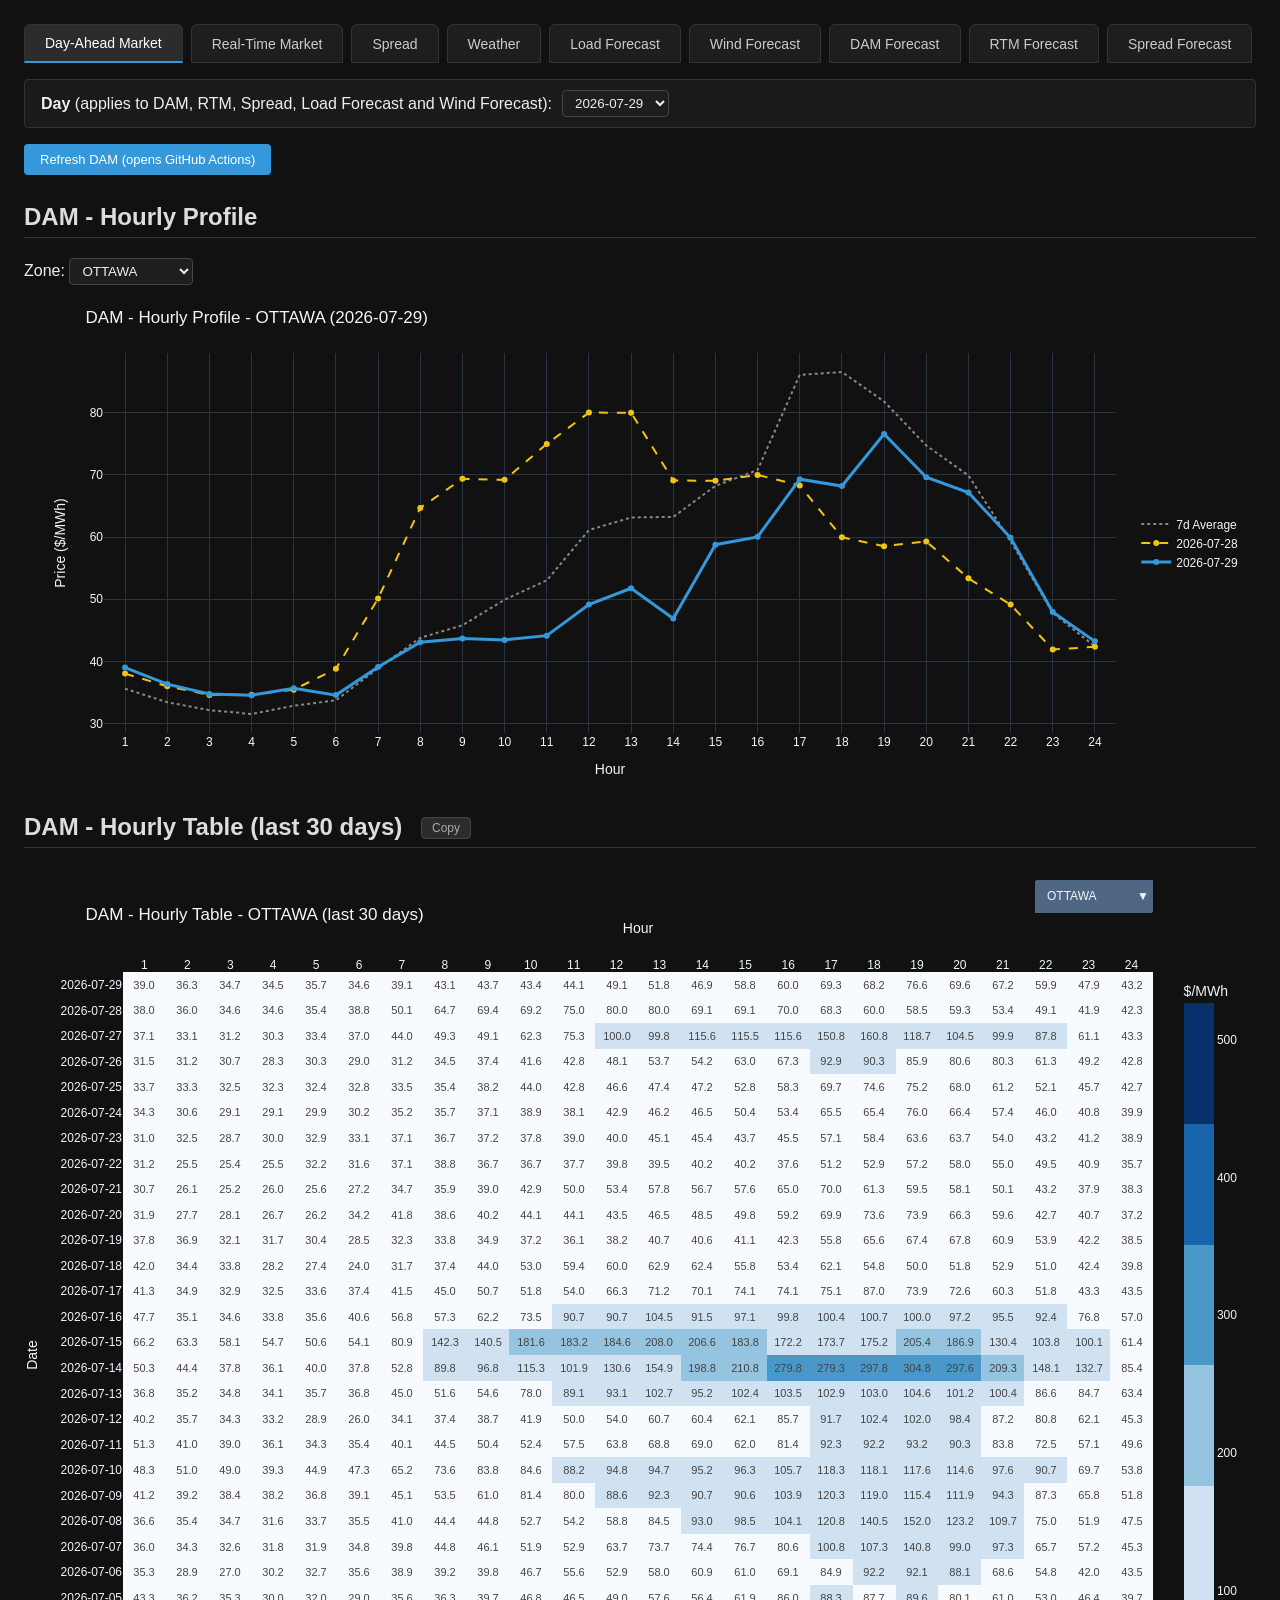
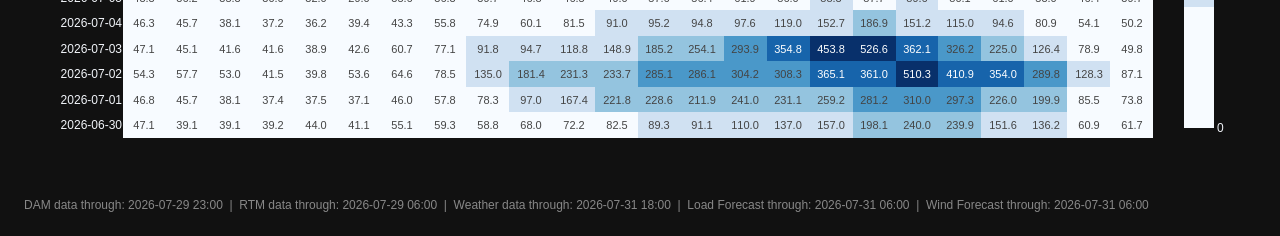
==== docs/index.html @ 3785560b "Predicciones actualizadas" ====
<html>
<head>
<meta charset="utf-8">
<title>DAM Dashboard</title>
<style>
  body { background:#111; color:#eee; font-family:Arial, sans-serif; margin:0; padding:24px; }
  h2 { color:#ddd; border-bottom:1px solid #333; padding-bottom:6px; }
  footer { color:#888; font-size:12px; margin-top:20px; }
  .tabs { display:flex; gap:8px; margin-bottom:0; }
  .tab-btn {
    background:#1e1e1e; color:#ccc; border:1px solid #333; border-radius:6px 6px 0 0;
    padding:10px 20px; cursor:pointer; font-size:14px;
  }
  .tab-btn.active { background:#2c2c2c; color:#fff; border-bottom:2px solid #3498db; }
  .refresh-btn {
    display:inline-block; background:#3498db; color:#fff; border:none; border-radius:4px;
    padding:8px 16px; cursor:pointer; font-size:13px; margin-bottom:8px; text-decoration:none;
  }
  .refresh-btn:hover { background:#2980b9; }
  .global-day-bar {
    background:#1a1a1a; border:1px solid #333; border-radius:4px;
    padding:10px 16px; margin:16px 0; display:flex; align-items:center; gap:10px;
  }
  .controls { margin:8px 0; }
  select { background:#1e1e1e; color:#eee; border:1px solid #444; border-radius:4px; padding:4px 8px; }
  /* max-height:0 (instead of display:none) keeps the container's width intact so
     Plotly's auto-sizing doesn't collapse hidden charts to zero width on first render */
  .tab-content { max-height:0; overflow:hidden; }
  .tab-content.active { max-height:none; }
  .copy-btn {
    background:#2c2c2c; color:#aaa; border:1px solid #444; border-radius:4px;
    padding:3px 10px; cursor:pointer; font-size:12px; margin-left:12px; vertical-align:middle;
  }
  .copy-btn:hover { background:#444; color:#fff; }
  .stat-row { display:flex; flex-wrap:wrap; gap:16px; margin:16px 0; }
  .stat-tile { background:#1a1a1a; border:1px solid #333; border-radius:6px; padding:12px 20px; }
  .stat-label { color:#888; font-size:12px; }
  .stat-value { color:#eee; font-size:22px; font-weight:600; margin-top:4px; }
  .compare-table { border-collapse:collapse; margin:12px 0 24px; }
  .compare-table th, .compare-table td { padding:6px 20px 6px 0; text-align:right; border-bottom:1px solid #333; }
  .compare-table th:first-child, .compare-table td:first-child { text-align:left; }
  .compare-table th { color:#888; font-weight:500; font-size:13px; }
  .compare-table td { color:#eee; font-variant-numeric:tabular-nums; }
  .compare-table td:first-child { color:#ccc; }
</style>
</head>
<body>

<script>
function showTab(name, btn) {
  document.querySelectorAll('.tab-content').forEach(el => el.classList.remove('active'));
  document.querySelectorAll('.tab-btn').forEach(el => el.classList.remove('active'));
  document.getElementById('tab-' + name).classList.add('active');
  btn.classList.add('active');
}

const FIG_CONFIGS = {};

function registerFig(divId, zonesList, datesList, tracesPerCombo, titlePrefix, yAxisTitles, dateSelId) {
  FIG_CONFIGS[divId] = {zones: zonesList, dates: datesList, tracesPerCombo: tracesPerCombo, titlePrefix: titlePrefix, yAxisTitles: yAxisTitles || null, dateSelId: dateSelId || 'global-date'};
}

function applyFigSelection(divId) {
  const cfg = FIG_CONFIGS[divId];
  const zoneSel = document.getElementById(divId + '-zone');
  const dateSel = document.getElementById(cfg.dateSelId);
  const zoneIdx = cfg.zones.indexOf(zoneSel.value);
  const dateIdx = cfg.dates.indexOf(dateSel.value);
  const total = cfg.zones.length * cfg.dates.length * cfg.tracesPerCombo;
  const visible = new Array(total).fill(false);
  const base = (zoneIdx * cfg.dates.length + dateIdx) * cfg.tracesPerCombo;
  for (let k = 0; k < cfg.tracesPerCombo; k++) visible[base + k] = true;
  Plotly.restyle(divId, {visible: visible});
  const relayout = {title: cfg.titlePrefix + ' - ' + zoneSel.value + ' (' + dateSel.value + ')'};
  if (cfg.yAxisTitles) relayout['yaxis.title'] = cfg.yAxisTitles[zoneIdx];
  Plotly.relayout(divId, relayout);
}

function applyAllFigs() {
  Object.keys(FIG_CONFIGS).forEach(applyFigSelection);
}

function copyTableTSV(btn, dataObj, plotlyDivId) {
  const gd = document.getElementById(plotlyDivId);
  const activeIdx = (gd && gd._fullLayout && gd._fullLayout.updatemenus && gd._fullLayout.updatemenus.length)
    ? gd._fullLayout.updatemenus[0].active : 0;
  const key = Object.keys(dataObj)[activeIdx];
  const d = dataObj[key];
  if (!d) return;
  const sep = '\t';
  const header = 'Date' + sep + d.hours.map(h => 'H' + h).join(sep);
  const rows = d.dates.map((date, i) =>
    date + sep + d.values[i].map(v => v == null ? '' : v).join(sep)
  );
  navigator.clipboard.writeText([header, ...rows].join('\n'))
    .then(() => { btn.textContent = 'Copied!'; setTimeout(() => btn.textContent = 'Copy', 1800); })
    .catch(() => { btn.textContent = 'Failed';  setTimeout(() => btn.textContent = 'Copy', 1800); });
}
</script>

<div class="tabs">
  <button class="tab-btn active" onclick="showTab('dam', this)">Day-Ahead Market</button>
  <button class="tab-btn" onclick="showTab('rtm', this)">Real-Time Market</button>
  <button class="tab-btn" onclick="showTab('spread', this)">Spread</button>
  <button class="tab-btn" onclick="showTab('weather', this)">Weather</button>
  <button class="tab-btn" onclick="showTab('load', this)">Load Forecast</button>
  <button class="tab-btn" onclick="showTab('wind', this)">Wind Forecast</button>
  <button class="tab-btn" onclick="showTab('forecast', this)">DAM Forecast</button>
  <button class="tab-btn" onclick="showTab('rtm-forecast', this)">RTM Forecast</button>
  <button class="tab-btn" onclick="showTab('spread-forecast', this)">Spread Forecast</button>
</div>

<div class="global-day-bar">
  <label><strong>Day</strong> (applies to DAM, RTM, Spread, Load Forecast and Wind Forecast):</label>
  <select id="global-date" onchange="applyAllFigs()">
    <option value="2026-06-30">2026-06-30</option>
<option value="2026-07-01">2026-07-01</option>
<option value="2026-07-02">2026-07-02</option>
<option value="2026-07-03">2026-07-03</option>
<option value="2026-07-04">2026-07-04</option>
<option value="2026-07-05">2026-07-05</option>
<option value="2026-07-06">2026-07-06</option>
<option value="2026-07-07">2026-07-07</option>
<option value="2026-07-08">2026-07-08</option>
<option value="2026-07-09">2026-07-09</option>
<option value="2026-07-10">2026-07-10</option>
<option value="2026-07-11">2026-07-11</option>
<option value="2026-07-12">2026-07-12</option>
<option value="2026-07-13">2026-07-13</option>
<option value="2026-07-14">2026-07-14</option>
<option value="2026-07-15">2026-07-15</option>
<option value="2026-07-16">2026-07-16</option>
<option value="2026-07-17">2026-07-17</option>
<option value="2026-07-18">2026-07-18</option>
<option value="2026-07-19">2026-07-19</option>
<option value="2026-07-20">2026-07-20</option>
<option value="2026-07-21">2026-07-21</option>
<option value="2026-07-22">2026-07-22</option>
<option value="2026-07-23">2026-07-23</option>
<option value="2026-07-24">2026-07-24</option>
<option value="2026-07-25">2026-07-25</option>
<option value="2026-07-26">2026-07-26</option>
<option value="2026-07-27">2026-07-27</option>
<option value="2026-07-28">2026-07-28</option>
<option value="2026-07-29" selected>2026-07-29</option>
<option value="2026-07-30">2026-07-30</option>
  </select>
</div>

<div id="tab-dam" class="tab-content active">
<div>
  <a class="refresh-btn" href="https://github.com/lulopdz/lrg-dashboard/actions/workflows/dashboard.yml" target="_blank" rel="noopener">
    Refresh DAM (opens GitHub Actions)
  </a>
</div>
<h2>DAM - Hourly Profile</h2>
<div class="controls">
  <label>Zone:</label>
  <select id="dam-hourly-zone" onchange="applyFigSelection('dam-hourly')">
    <option value="EAST">EAST</option>
<option value="ESSA">ESSA</option>
<option value="NIAGARA">NIAGARA</option>
<option value="NORTHEAST">NORTHEAST</option>
<option value="NORTHWEST">NORTHWEST</option>
<option value="OTTAWA" selected>OTTAWA</option>
<option value="SOUTHWEST">SOUTHWEST</option>
<option value="TORONTO">TORONTO</option>
<option value="WEST">WEST</option>
  </select>
</div>
<div>                        <script type="text/javascript">window.PlotlyConfig = {MathJaxConfig: 'local'};</script>
        <script charset="utf-8" src="https://cdn.plot.ly/plotly-2.35.2.min.js"></script>                <div id="dam-hourly" class="plotly-graph-div" style="height:500px; width:100%;"></div>            <script type="text/javascript">                                    window.PLOTLYENV=window.PLOTLYENV || {};                                    if (document.getElementById("dam-hourly")) {                    Plotly.newPlot(                        "dam-hourly",                        [{"legendgroup":"EAST","line":{"color":"#888","dash":"dot"},"mode":"lines","name":"7d Average","visible":false,"x":[1,2,3,4,5,6,7,8,9,10,11,12,13,14,15,16,17,18,19,20,21,22,23,24],"y":[39.33833333333333,36.373333333333335,34.745,34.01166666666666,35.40833333333333,35.585,42.178333333333335,45.48666666666667,46.406666666666666,50.44333333333333,52.35833333333333,54.504999999999995,58.751666666666665,61.464999999999996,65.60666666666667,77.045,92.54666666666667,105.55,110.95333333333333,103.10333333333334,83.53166666666667,70.62833333333333,44.85,48.025],"type":"scatter"},{"legendgroup":"EAST","line":{"color":"#f1c40f","dash":"dash"},"mode":"lines+markers","name":"2026-06-29","visible":false,"x":[1,2,3,4,5,6,7,8,9,10,11,12,13,14,15,16,17,18,19,20,21,22,23,24],"y":[39.11,36.32,35.58,35.48,35.72,36.92,45.08,47.98,53.97,60.43,69.92,73.99,78.34,84.91,85.6,107.86,145.99,172.16,143.66,110.05,91.03,76.16,46.28,52.57],"type":"scatter"},{"legendgroup":"EAST","line":{"color":"#3498db","width":3},"mode":"lines+markers","name":"2026-06-30","visible":false,"x":[1,2,3,4,5,6,7,8,9,10,11,12,13,14,15,16,17,18,19,20,21,22,23,24],"y":[46.0,38.27,38.25,38.32,43.05,40.22,53.89,57.89,57.42,66.58,70.31,80.52,87.18,90.05,107.58,134.08,154.99,195.29,237.34,237.23,149.35,134.39,60.2,60.41],"type":"scatter"},{"legendgroup":"EAST","line":{"color":"#888","dash":"dot"},"mode":"lines","name":"7d Average","visible":false,"x":[1,2,3,4,5,6,7,8,9,10,11,12,13,14,15,16,17,18,19,20,21,22,23,24],"y":[40.416666666666664,37.44,35.12,34.550000000000004,35.79,35.81666666666667,42.51833333333333,46.92166666666666,51.97833333333333,58.81333333333333,79.03,82.48166666666667,87.25999999999999,87.27666666666666,95.33666666666666,104.63,124.005,139.49333333333334,149.725,141.14166666666665,109.83999999999999,95.02499999999999,52.656666666666666,52.925000000000004],"type":"scatter"},{"legendgroup":"EAST","line":{"color":"#f1c40f","dash":"dash"},"mode":"lines+markers","name":"2026-06-30","visible":false,"x":[1,2,3,4,5,6,7,8,9,10,11,12,13,14,15,16,17,18,19,20,21,22,23,24],"y":[46.0,38.27,38.25,38.32,43.05,40.22,53.89,57.89,57.42,66.58,70.31,80.52,87.18,90.05,107.58,134.08,154.99,195.29,237.34,237.23,149.35,134.39,60.2,60.41],"type":"scatter"},{"legendgroup":"EAST","line":{"color":"#3498db","width":3},"mode":"lines+markers","name":"2026-07-01","visible":false,"x":[1,2,3,4,5,6,7,8,9,10,11,12,13,14,15,16,17,18,19,20,21,22,23,24],"y":[45.79,44.65,37.18,36.53,36.55,36.31,40.98,53.39,76.36,95.05,204.9,217.97,222.5,207.4,235.08,225.99,253.9,274.26,302.84,291.5,221.78,197.94,84.49,72.67],"type":"scatter"},{"legendgroup":"EAST","line":{"color":"#888","dash":"dot"},"mode":"lines","name":"7d Average","visible":false,"x":[1,2,3,4,5,6,7,8,9,10,11,12,13,14,15,16,17,18,19,20,21,22,23,24],"y":[43.845,41.52,38.74333333333333,36.413333333333334,37.155,38.68,46.33166666666667,52.14666666666667,66.66333333333334,80.99333333333333,114.20333333333333,118.02333333333333,126.41666666666667,126.065,137.01666666666668,146.17333333333332,173.19333333333336,187.745,222.23166666666665,197.73000000000002,157.57833333333335,134.34,66.905,60.38833333333334],"type":"scatter"},{"legendgroup":"EAST","line":{"color":"#f1c40f","dash":"dash"},"mode":"lines+markers","name":"2026-07-01","visible":false,"x":[1,2,3,4,5,6,7,8,9,10,11,12,13,14,15,16,17,18,19,20,21,22,23,24],"y":[45.79,44.65,37.18,36.53,36.55,36.31,40.98,53.39,76.36,95.05,204.9,217.97,222.5,207.4,235.08,225.99,253.9,274.26,302.84,291.5,221.78,197.94,84.49,72.67],"type":"scatter"},{"legendgroup":"EAST","line":{"color":"#3498db","width":3},"mode":"lines+markers","name":"2026-07-02","visible":false,"x":[1,2,3,4,5,6,7,8,9,10,11,12,13,14,15,16,17,18,19,20,21,22,23,24],"y":[53.33,56.31,51.75,40.53,38.83,52.48,63.75,77.27,133.1,180.04,251.69,253.01,279.49,280.49,297.3,301.44,355.75,350.79,499.0,400.81,348.02,285.68,127.36,84.9],"type":"scatter"},{"legendgroup":"EAST","line":{"color":"#888","dash":"dot"},"mode":"lines","name":"7d Average","visible":false,"x":[1,2,3,4,5,6,7,8,9,10,11,12,13,14,15,16,17,18,19,20,21,22,23,24],"y":[45.57666666666666,42.86833333333334,39.58,37.25333333333334,37.885,39.75666666666667,49.83833333333333,56.845,74.93166666666667,89.39833333333333,126.03166666666668,135.705,149.04999999999998,159.715,176.89666666666668,195.98666666666668,237.9466666666667,264.28333333333336,271.1716666666667,240.51333333333332,184.57666666666668,146.64333333333335,72.78166666666667,61.31333333333333],"type":"scatter"},{"legendgroup":"EAST","line":{"color":"#f1c40f","dash":"dash"},"mode":"lines+markers","name":"2026-07-02","visible":false,"x":[1,2,3,4,5,6,7,8,9,10,11,12,13,14,15,16,17,18,19,20,21,22,23,24],"y":[53.33,56.31,51.75,40.53,38.83,52.48,63.75,77.27,133.1,180.04,251.69,253.01,279.49,280.49,297.3,301.44,355.75,350.79,499.0,400.81,348.02,285.68,127.36,84.9],"type":"scatter"},{"legendgroup":"EAST","line":{"color":"#3498db","width":3},"mode":"lines+markers","name":"2026-07-03","visible":false,"x":[1,2,3,4,5,6,7,8,9,10,11,12,13,14,15,16,17,18,19,20,21,22,23,24],"y":[46.26,44.09,40.71,40.68,38.07,41.69,59.2,67.2,89.43,93.24,116.79,146.09,181.63,247.88,285.61,346.01,441.67,513.25,352.38,318.47,219.67,123.71,76.94,48.62],"type":"scatter"},{"legendgroup":"EAST","line":{"color":"#888","dash":"dot"},"mode":"lines","name":"7d Average","visible":false,"x":[1,2,3,4,5,6,7,8,9,10,11,12,13,14,15,16,17,18,19,20,21,22,23,24],"y":[45.945,44.05666666666667,40.12833333333333,37.985,37.93333333333333,40.94833333333333,50.791666666666664,58.535,77.37333333333333,92.30333333333333,132.19166666666666,143.455,157.185,167.36166666666668,184.5,205.275,250.28333333333333,281.49,280.69,245.22333333333333,187.1783333333333,149.46666666666667,74.69,61.36333333333334],"type":"scatter"},{"legendgroup":"EAST","line":{"color":"#f1c40f","dash":"dash"},"mode":"lines+markers","name":"2026-07-03","visible":false,"x":[1,2,3,4,5,6,7,8,9,10,11,12,13,14,15,16,17,18,19,20,21,22,23,24],"y":[46.26,44.09,40.71,40.68,38.07,41.69,59.2,67.2,89.43,93.24,116.79,146.09,181.63,247.88,285.61,346.01,441.67,513.25,352.38,318.47,219.67,123.71,76.94,48.62],"type":"scatter"},{"legendgroup":"EAST","line":{"color":"#3498db","width":3},"mode":"lines+markers","name":"2026-07-04","visible":false,"x":[1,2,3,4,5,6,7,8,9,10,11,12,13,14,15,16,17,18,19,20,21,22,23,24],"y":[45.18,44.7,37.3,36.37,35.38,38.07,41.85,47.48,53.96,58.48,79.54,89.15,93.97,93.44,95.83,116.27,149.4,183.19,148.92,113.28,93.22,78.92,52.87,49.01],"type":"scatter"},{"legendgroup":"EAST","line":{"color":"#888","dash":"dot"},"mode":"lines","name":"7d Average","visible":false,"x":[1,2,3,4,5,6,7,8,9,10,11,12,13,14,15,16,17,18,19,20,21,22,23,24],"y":[46.46,43.89333333333334,39.946666666666665,36.96,37.19,39.52166666666667,49.050000000000004,56.425000000000004,74.80833333333334,89.795,128.05333333333334,139.04333333333332,153.405,162.295,180.19000000000003,198.47333333333333,240.20333333333335,266.96999999999997,271.22499999999997,239.79999999999998,181.84833333333333,145.38166666666666,74.51166666666667,59.07666666666666],"type":"scatter"},{"legendgroup":"EAST","line":{"color":"#f1c40f","dash":"dash"},"mode":"lines+markers","name":"2026-07-04","visible":false,"x":[1,2,3,4,5,6,7,8,9,10,11,12,13,14,15,16,17,18,19,20,21,22,23,24],"y":[45.18,44.7,37.3,36.37,35.38,38.07,41.85,47.48,53.96,58.48,79.54,89.15,93.97,93.44,95.83,116.27,149.4,183.19,148.92,113.28,93.22,78.92,52.87,49.01],"type":"scatter"},{"legendgroup":"EAST","line":{"color":"#3498db","width":3},"mode":"lines+markers","name":"2026-07-05","visible":false,"x":[1,2,3,4,5,6,7,8,9,10,11,12,13,14,15,16,17,18,19,20,21,22,23,24],"y":[42.2,35.34,34.49,29.33,31.26,28.36,34.63,35.32,38.58,45.38,45.09,47.52,55.66,54.51,59.74,67.05,85.51,85.04,86.87,77.51,59.05,51.65,45.21,38.85],"type":"scatter"},{"legendgroup":"EAST","line":{"color":"#888","dash":"dot"},"mode":"lines","name":"7d Average","visible":false,"x":[1,2,3,4,5,6,7,8,9,10,11,12,13,14,15,16,17,18,19,20,21,22,23,24],"y":[44.54,42.22833333333333,37.97666666666667,35.51,35.35,38.626666666666665,46.449999999999996,53.196666666666665,71.77166666666666,86.34166666666665,125.435,134.28666666666666,148.36833333333334,157.28166666666667,172.24666666666667,187.3983333333333,228.25,249.455,246.73499999999999,214.64000000000001,168.23,131.99166666666667,71.405,56.16833333333333],"type":"scatter"},{"legendgroup":"EAST","line":{"color":"#f1c40f","dash":"dash"},"mode":"lines+markers","name":"2026-07-05","visible":false,"x":[1,2,3,4,5,6,7,8,9,10,11,12,13,14,15,16,17,18,19,20,21,22,23,24],"y":[42.2,35.34,34.49,29.33,31.26,28.36,34.63,35.32,38.58,45.38,45.09,47.52,55.66,54.51,59.74,67.05,85.51,85.04,86.87,77.51,59.05,51.65,45.21,38.85],"type":"scatter"},{"legendgroup":"EAST","line":{"color":"#3498db","width":3},"mode":"lines+markers","name":"2026-07-06","visible":false,"x":[1,2,3,4,5,6,7,8,9,10,11,12,13,14,15,16,17,18,19,20,21,22,23,24],"y":[34.48,28.28,26.43,29.62,32.01,34.85,38.29,38.52,39.2,45.86,54.6,51.98,56.96,59.97,59.92,67.63,83.27,90.2,90.4,86.27,67.64,54.05,41.56,42.96],"type":"scatter"},{"legendgroup":"EAST","line":{"color":"#888","dash":"dot"},"mode":"lines","name":"7d Average","visible":false,"x":[1,2,3,4,5,6,7,8,9,10,11,12,13,14,15,16,17,18,19,20,21,22,23,24],"y":[42.80833333333334,40.41833333333334,37.13333333333333,34.63333333333333,34.49666666666666,38.300000000000004,46.169999999999995,51.67666666666667,66.63833333333334,79.05,99.97333333333334,108.47166666666668,123.485,135.005,145.64333333333335,163.04333333333332,202.595,221.55999999999997,219.59166666666667,182.44000000000003,147.27,109.83,66.685,51.42166666666666],"type":"scatter"},{"legendgroup":"EAST","line":{"color":"#f1c40f","dash":"dash"},"mode":"lines+markers","name":"2026-07-06","visible":false,"x":[1,2,3,4,5,6,7,8,9,10,11,12,13,14,15,16,17,18,19,20,21,22,23,24],"y":[34.48,28.28,26.43,29.62,32.01,34.85,38.29,38.52,39.2,45.86,54.6,51.98,56.96,59.97,59.92,67.63,83.27,90.2,90.4,86.27,67.64,54.05,41.56,42.96],"type":"scatter"},{"legendgroup":"EAST","line":{"color":"#3498db","width":3},"mode":"lines+markers","name":"2026-07-07","visible":false,"x":[1,2,3,4,5,6,7,8,9,10,11,12,13,14,15,16,17,18,19,20,21,22,23,24],"y":[35.4,33.79,32.12,31.27,31.43,34.35,39.3,44.27,45.56,51.3,52.13,63.08,73.2,73.74,75.46,79.86,99.97,106.89,139.98,98.3,96.02,64.97,56.17,44.19],"type":"scatter"},{"legendgroup":"EAST","line":{"color":"#888","dash":"dot"},"mode":"lines","name":"7d Average","visible":false,"x":[1,2,3,4,5,6,7,8,9,10,11,12,13,14,15,16,17,18,19,20,21,22,23,24],"y":[39.88333333333333,36.79333333333334,34.15833333333333,33.026666666666664,33.50666666666667,35.318333333333335,42.266666666666666,46.06,51.79,57.673333333333325,66.675,75.92166666666667,90.77499999999999,103.66666666666667,112.31166666666667,129.98166666666665,163.36833333333334,186.40333333333334,161.60999999999999,135.97,107.28500000000001,74.51,53.946666666666665,45.055],"type":"scatter"},{"legendgroup":"EAST","line":{"color":"#f1c40f","dash":"dash"},"mode":"lines+markers","name":"2026-07-07","visible":false,"x":[1,2,3,4,5,6,7,8,9,10,11,12,13,14,15,16,17,18,19,20,21,22,23,24],"y":[35.4,33.79,32.12,31.27,31.43,34.35,39.3,44.27,45.56,51.3,52.13,63.08,73.2,73.74,75.46,79.86,99.97,106.89,139.98,98.3,96.02,64.97,56.17,44.19],"type":"scatter"},{"legendgroup":"EAST","line":{"color":"#3498db","width":3},"mode":"lines+markers","name":"2026-07-08","visible":false,"x":[1,2,3,4,5,6,7,8,9,10,11,12,13,14,15,16,17,18,19,20,21,22,23,24],"y":[35.78,34.56,33.9,30.89,32.89,34.59,40.33,43.57,44.01,51.78,51.9,57.71,83.23,92.46,97.31,103.07,120.39,139.85,151.11,121.99,108.11,73.76,50.93,46.7],"type":"scatter"},{"legendgroup":"EAST","line":{"color":"#888","dash":"dot"},"mode":"lines","name":"7d Average","visible":false,"x":[1,2,3,4,5,6,7,8,9,10,11,12,13,14,15,16,17,18,19,20,21,22,23,24],"y":[38.91833333333333,35.86000000000001,33.655,32.49,33.190000000000005,34.77333333333333,39.80833333333333,43.63166666666667,46.88833333333333,55.5,60.345000000000006,66.11,75.655,77.24333333333333,79.64333333333333,89.32499999999999,109.51666666666667,120.38333333333333,121.83166666666666,101.19333333333333,86.06666666666666,68.03,51.84166666666667,45.376666666666665],"type":"scatter"},{"legendgroup":"EAST","line":{"color":"#f1c40f","dash":"dash"},"mode":"lines+markers","name":"2026-07-08","visible":false,"x":[1,2,3,4,5,6,7,8,9,10,11,12,13,14,15,16,17,18,19,20,21,22,23,24],"y":[35.78,34.56,33.9,30.89,32.89,34.59,40.33,43.57,44.01,51.78,51.9,57.71,83.23,92.46,97.31,103.07,120.39,139.85,151.11,121.99,108.11,73.76,50.93,46.7],"type":"scatter"},{"legendgroup":"EAST","line":{"color":"#3498db","width":3},"mode":"lines+markers","name":"2026-07-09","visible":false,"x":[1,2,3,4,5,6,7,8,9,10,11,12,13,14,15,16,17,18,19,20,21,22,23,24],"y":[40.47,38.49,37.69,37.46,36.17,38.42,44.45,52.63,60.02,80.2,78.81,87.22,90.91,89.34,89.6,102.07,118.56,117.13,113.71,109.81,92.36,84.83,64.31,50.55],"type":"scatter"},{"legendgroup":"EAST","line":{"color":"#888","dash":"dot"},"mode":"lines","name":"7d Average","visible":false,"x":[1,2,3,4,5,6,7,8,9,10,11,12,13,14,15,16,17,18,19,20,21,22,23,24],"y":[39.225,35.80166666666667,34.26833333333333,32.79833333333333,34.57833333333333,36.05833333333334,42.76500000000001,47.73666666666667,51.61333333333334,59.60333333333333,61.59,66.87166666666667,75.65666666666667,77.41833333333334,79.65166666666666,87.33999999999999,104.185,109.43166666666667,116.56666666666666,101.23666666666666,86.61666666666667,69.71333333333332,54.40166666666667,45.961666666666666],"type":"scatter"},{"legendgroup":"EAST","line":{"color":"#f1c40f","dash":"dash"},"mode":"lines+markers","name":"2026-07-09","visible":false,"x":[1,2,3,4,5,6,7,8,9,10,11,12,13,14,15,16,17,18,19,20,21,22,23,24],"y":[40.47,38.49,37.69,37.46,36.17,38.42,44.45,52.63,60.02,80.2,78.81,87.22,90.91,89.34,89.6,102.07,118.56,117.13,113.71,109.81,92.36,84.83,64.31,50.55],"type":"scatter"},{"legendgroup":"EAST","line":{"color":"#3498db","width":3},"mode":"lines+markers","name":"2026-07-10","visible":false,"x":[1,2,3,4,5,6,7,8,9,10,11,12,13,14,15,16,17,18,19,20,21,22,23,24],"y":[47.02,44.35,40.98,38.22,43.71,45.78,59.59,72.11,82.31,83.1,87.01,93.72,93.98,94.49,95.88,104.36,117.41,117.48,117.33,113.54,96.52,89.02,68.23,52.52],"type":"scatter"},{"legendgroup":"EAST","line":{"color":"#888","dash":"dot"},"mode":"lines","name":"7d Average","visible":false,"x":[1,2,3,4,5,6,7,8,9,10,11,12,13,14,15,16,17,18,19,20,21,22,23,24],"y":[40.571666666666665,36.63,34.89833333333333,33.818333333333335,34.973333333333336,37.11000000000001,43.531666666666666,49.096666666666664,53.38833333333333,60.574999999999996,63.458333333333336,69.34166666666667,77.60166666666667,79.64333333333333,79.78666666666666,89.41333333333334,105.03333333333335,110.31333333333333,117.46333333333332,103.18166666666667,90.56333333333333,72.99833333333333,56.225,47.555],"type":"scatter"},{"legendgroup":"EAST","line":{"color":"#f1c40f","dash":"dash"},"mode":"lines+markers","name":"2026-07-10","visible":false,"x":[1,2,3,4,5,6,7,8,9,10,11,12,13,14,15,16,17,18,19,20,21,22,23,24],"y":[47.02,44.35,40.98,38.22,43.71,45.78,59.59,72.11,82.31,83.1,87.01,93.72,93.98,94.49,95.88,104.36,117.41,117.48,117.33,113.54,96.52,89.02,68.23,52.52],"type":"scatter"},{"legendgroup":"EAST","line":{"color":"#3498db","width":3},"mode":"lines+markers","name":"2026-07-11","visible":false,"x":[1,2,3,4,5,6,7,8,9,10,11,12,13,14,15,16,17,18,19,20,21,22,23,24],"y":[50.28,40.31,38.27,35.45,33.63,34.67,39.23,43.48,49.23,51.21,56.3,62.34,67.33,67.86,60.55,79.49,90.6,90.33,92.25,89.18,82.73,71.36,56.15,48.41],"type":"scatter"},{"legendgroup":"EAST","line":{"color":"#888","dash":"dot"},"mode":"lines","name":"7d Average","visible":false,"x":[1,2,3,4,5,6,7,8,9,10,11,12,13,14,15,16,17,18,19,20,21,22,23,24],"y":[41.365,37.73833333333334,36.086666666666666,34.29833333333334,34.36,35.55166666666667,42.71,48.755,53.15,59.73333333333333,62.49166666666667,69.46166666666666,77.99833333333333,79.48333333333333,79.89999999999999,91.605,106.21666666666665,112.19333333333333,119.30833333333334,105.125,93.59333333333332,77.16666666666667,59.43,47.78333333333333],"type":"scatter"},{"legendgroup":"EAST","line":{"color":"#f1c40f","dash":"dash"},"mode":"lines+markers","name":"2026-07-11","visible":false,"x":[1,2,3,4,5,6,7,8,9,10,11,12,13,14,15,16,17,18,19,20,21,22,23,24],"y":[50.28,40.31,38.27,35.45,33.63,34.67,39.23,43.48,49.23,51.21,56.3,62.34,67.33,67.86,60.55,79.49,90.6,90.33,92.25,89.18,82.73,71.36,56.15,48.41],"type":"scatter"},{"legendgroup":"EAST","line":{"color":"#3498db","width":3},"mode":"lines+markers","name":"2026-07-12","visible":false,"x":[1,2,3,4,5,6,7,8,9,10,11,12,13,14,15,16,17,18,19,20,21,22,23,24],"y":[39.24,34.93,33.56,32.5,28.33,25.5,33.36,36.47,37.77,40.81,48.8,52.7,59.34,59.01,60.6,80.78,90.37,101.48,101.47,97.93,85.82,79.06,60.79,44.33],"type":"scatter"},{"legendgroup":"EAST","line":{"color":"#888","dash":"dot"},"mode":"lines","name":"7d Average","visible":false,"x":[1,2,3,4,5,6,7,8,9,10,11,12,13,14,15,16,17,18,19,20,21,22,23,24],"y":[41.458333333333336,37.86833333333333,36.43,34.655,34.94833333333333,35.835,43.501666666666665,49.788333333333334,54.419999999999995,63.794999999999995,68.29,74.17,82.75,82.95833333333333,84.22333333333334,95.34333333333332,106.57333333333334,111.45833333333333,113.37,105.56333333333333,94.15666666666668,80.65333333333334,64.04833333333333,50.76499999999999],"type":"scatter"},{"legendgroup":"EAST","line":{"color":"#f1c40f","dash":"dash"},"mode":"lines+markers","name":"2026-07-12","visible":false,"x":[1,2,3,4,5,6,7,8,9,10,11,12,13,14,15,16,17,18,19,20,21,22,23,24],"y":[39.24,34.93,33.56,32.5,28.33,25.5,33.36,36.47,37.77,40.81,48.8,52.7,59.34,59.01,60.6,80.78,90.37,101.48,101.47,97.93,85.82,79.06,60.79,44.33],"type":"scatter"},{"legendgroup":"EAST","line":{"color":"#3498db","width":3},"mode":"lines+markers","name":"2026-07-13","visible":false,"x":[1,2,3,4,5,6,7,8,9,10,11,12,13,14,15,16,17,18,19,20,21,22,23,24],"y":[35.96,34.57,34.18,33.41,34.96,36.05,44.05,50.47,53.18,75.67,86.92,91.33,101.71,94.59,101.4,102.29,102.11,102.48,104.35,100.93,99.4,85.89,83.88,62.08],"type":"scatter"},{"legendgroup":"EAST","line":{"color":"#888","dash":"dot"},"mode":"lines","name":"7d Average","visible":false,"x":[1,2,3,4,5,6,7,8,9,10,11,12,13,14,15,16,17,18,19,20,21,22,23,24],"y":[43.666666666666664,39.32333333333333,36.92166666666667,35.37833333333333,35.99166666666667,36.223333333333336,45.39666666666667,57.22,63.00666666666667,74.27833333333334,76.58,86.41666666666667,94.86666666666667,100.78833333333334,102.79833333333333,124.03333333333335,131.98,136.77666666666667,138.08833333333334,134.24166666666667,110.75999999999999,93.11333333333334,77.92333333333333,57.12166666666667],"type":"scatter"},{"legendgroup":"EAST","line":{"color":"#f1c40f","dash":"dash"},"mode":"lines+markers","name":"2026-07-13","visible":false,"x":[1,2,3,4,5,6,7,8,9,10,11,12,13,14,15,16,17,18,19,20,21,22,23,24],"y":[35.96,34.57,34.18,33.41,34.96,36.05,44.05,50.47,53.18,75.67,86.92,91.33,101.71,94.59,101.4,102.29,102.11,102.48,104.35,100.93,99.4,85.89,83.88,62.08],"type":"scatter"},{"legendgroup":"EAST","line":{"color":"#3498db","width":3},"mode":"lines+markers","name":"2026-07-14","visible":false,"x":[1,2,3,4,5,6,7,8,9,10,11,12,13,14,15,16,17,18,19,20,21,22,23,24],"y":[49.03,43.29,36.85,35.23,39.15,36.92,51.7,88.16,95.53,114.68,101.64,131.19,155.93,199.44,208.76,275.21,272.83,291.76,299.42,294.06,207.73,148.52,134.18,84.84],"type":"scatter"},{"legendgroup":"EAST","line":{"color":"#888","dash":"dot"},"mode":"lines","name":"7d Average","visible":false,"x":[1,2,3,4,5,6,7,8,9,10,11,12,13,14,15,16,17,18,19,20,21,22,23,24],"y":[47.85666666666666,43.305,40.138333333333335,38.068333333333335,38.23833333333334,38.745,51.36333333333334,72.06,76.56166666666667,91.58333333333333,94.46166666666666,103.13333333333333,114.91333333333334,120.85166666666667,118.53833333333334,135.41333333333333,141.01166666666666,146.37333333333333,153.34333333333333,147.025,117.07833333333333,96.28833333333334,83.83666666666667,58.778333333333336],"type":"scatter"},{"legendgroup":"EAST","line":{"color":"#f1c40f","dash":"dash"},"mode":"lines+markers","name":"2026-07-14","visible":false,"x":[1,2,3,4,5,6,7,8,9,10,11,12,13,14,15,16,17,18,19,20,21,22,23,24],"y":[49.03,43.29,36.85,35.23,39.15,36.92,51.7,88.16,95.53,114.68,101.64,131.19,155.93,199.44,208.76,275.21,272.83,291.76,299.42,294.06,207.73,148.52,134.18,84.84],"type":"scatter"},{"legendgroup":"EAST","line":{"color":"#3498db","width":3},"mode":"lines+markers","name":"2026-07-15","visible":false,"x":[1,2,3,4,5,6,7,8,9,10,11,12,13,14,15,16,17,18,19,20,21,22,23,24],"y":[65.61,62.38,56.99,53.6,49.65,53.55,80.25,141.67,141.35,184.03,186.1,187.52,211.19,209.72,184.04,170.35,172.75,174.71,205.24,186.51,130.27,103.88,99.79,60.49],"type":"scatter"},{"legendgroup":"EAST","line":{"color":"#888","dash":"dot"},"mode":"lines","name":"7d Average","visible":false,"x":[1,2,3,4,5,6,7,8,9,10,11,12,13,14,15,16,17,18,19,20,21,22,23,24],"y":[47.821666666666665,41.68833333333333,38.98500000000001,37.25666666666667,36.755,37.748333333333335,50.718333333333334,69.40499999999999,72.98666666666666,89.72000000000001,94.87,102.61,116.695,120.36666666666667,118.75666666666666,134.64833333333334,138.1,143.49,150.405,144.125,116.85166666666667,96.71333333333332,85.105,59.321666666666665],"type":"scatter"},{"legendgroup":"EAST","line":{"color":"#f1c40f","dash":"dash"},"mode":"lines+markers","name":"2026-07-15","visible":false,"x":[1,2,3,4,5,6,7,8,9,10,11,12,13,14,15,16,17,18,19,20,21,22,23,24],"y":[65.61,62.38,56.99,53.6,49.65,53.55,80.25,141.67,141.35,184.03,186.1,187.52,211.19,209.72,184.04,170.35,172.75,174.71,205.24,186.51,130.27,103.88,99.79,60.49],"type":"scatter"},{"legendgroup":"EAST","line":{"color":"#3498db","width":3},"mode":"lines+markers","name":"2026-07-16","visible":false,"x":[1,2,3,4,5,6,7,8,9,10,11,12,13,14,15,16,17,18,19,20,21,22,23,24],"y":[46.81,34.65,34.06,33.35,34.81,39.8,55.72,56.18,60.86,71.92,89.46,90.58,104.67,91.58,97.19,99.77,99.94,100.18,99.7,96.14,95.16,91.57,75.84,55.78],"type":"scatter"},{"legendgroup":"EAST","line":{"color":"#888","dash":"dot"},"mode":"lines","name":"7d Average","visible":false,"x":[1,2,3,4,5,6,7,8,9,10,11,12,13,14,15,16,17,18,19,20,21,22,23,24],"y":[46.166666666666664,40.72,38.02666666666667,36.696666666666665,36.655,38.089999999999996,50.98,69.535,73.095,89.66333333333334,94.32499999999999,103.13833333333334,117.19166666666666,120.59166666666665,120.82666666666667,133.49833333333333,135.31666666666666,142.71833333333333,147.18166666666667,141.13333333333333,112.97833333333334,93.29,82.82833333333333,58.376666666666665],"type":"scatter"},{"legendgroup":"EAST","line":{"color":"#f1c40f","dash":"dash"},"mode":"lines+markers","name":"2026-07-16","visible":false,"x":[1,2,3,4,5,6,7,8,9,10,11,12,13,14,15,16,17,18,19,20,21,22,23,24],"y":[46.81,34.65,34.06,33.35,34.81,39.8,55.72,56.18,60.86,71.92,89.46,90.58,104.67,91.58,97.19,99.77,99.94,100.18,99.7,96.14,95.16,91.57,75.84,55.78],"type":"scatter"},{"legendgroup":"EAST","line":{"color":"#3498db","width":3},"mode":"lines+markers","name":"2026-07-17","visible":false,"x":[1,2,3,4,5,6,7,8,9,10,11,12,13,14,15,16,17,18,19,20,21,22,23,24],"y":[40.35,34.5,32.52,32.09,33.03,36.72,40.8,44.26,49.88,50.87,53.03,65.51,70.31,69.21,72.97,72.59,73.9,85.7,72.91,71.23,59.49,50.82,42.49,42.74],"type":"scatter"},{"legendgroup":"EAST","line":{"color":"#888","dash":"dot"},"mode":"lines","name":"7d Average","visible":false,"x":[1,2,3,4,5,6,7,8,9,10,11,12,13,14,15,16,17,18,19,20,21,22,23,24],"y":[46.46,40.52166666666667,37.94833333333333,35.88333333333333,36.405,37.75333333333333,50.60333333333333,69.56833333333333,73.98333333333333,91.52333333333333,95.93,104.19,117.61833333333334,120.96166666666666,119.82666666666667,128.76,130.35333333333332,134.68,138.40833333333333,133.25833333333333,107.32666666666667,88.45333333333333,79.63333333333334,57.47666666666667],"type":"scatter"},{"legendgroup":"EAST","line":{"color":"#f1c40f","dash":"dash"},"mode":"lines+markers","name":"2026-07-17","visible":false,"x":[1,2,3,4,5,6,7,8,9,10,11,12,13,14,15,16,17,18,19,20,21,22,23,24],"y":[40.35,34.5,32.52,32.09,33.03,36.72,40.8,44.26,49.88,50.87,53.03,65.51,70.31,69.21,72.97,72.59,73.9,85.7,72.91,71.23,59.49,50.82,42.49,42.74],"type":"scatter"},{"legendgroup":"EAST","line":{"color":"#3498db","width":3},"mode":"lines+markers","name":"2026-07-18","visible":false,"x":[1,2,3,4,5,6,7,8,9,10,11,12,13,14,15,16,17,18,19,20,21,22,23,24],"y":[41.0,33.74,33.09,27.62,26.83,23.48,31.1,36.67,43.1,51.97,58.43,59.01,61.9,61.23,54.6,52.35,60.59,53.25,48.83,50.68,51.91,50.04,41.62,38.93],"type":"scatter"},{"legendgroup":"EAST","line":{"color":"#888","dash":"dot"},"mode":"lines","name":"7d Average","visible":false,"x":[1,2,3,4,5,6,7,8,9,10,11,12,13,14,15,16,17,18,19,20,21,22,23,24],"y":[46.61666666666667,40.776666666666664,37.495000000000005,35.475,35.538333333333334,36.39,48.54333333333333,66.66833333333334,70.80499999999999,84.95666666666666,87.32499999999999,95.18666666666667,107.3,111.81333333333333,109.63333333333333,118.625,122.44,128.36666666666667,132.10166666666666,127.585,100.77999999999999,82.98,72.57166666666667,53.421666666666674],"type":"scatter"},{"legendgroup":"EAST","line":{"color":"#f1c40f","dash":"dash"},"mode":"lines+markers","name":"2026-07-18","visible":false,"x":[1,2,3,4,5,6,7,8,9,10,11,12,13,14,15,16,17,18,19,20,21,22,23,24],"y":[41.0,33.74,33.09,27.62,26.83,23.48,31.1,36.67,43.1,51.97,58.43,59.01,61.9,61.23,54.6,52.35,60.59,53.25,48.83,50.68,51.91,50.04,41.62,38.93],"type":"scatter"},{"legendgroup":"EAST","line":{"color":"#3498db","width":3},"mode":"lines+markers","name":"2026-07-19","visible":false,"x":[1,2,3,4,5,6,7,8,9,10,11,12,13,14,15,16,17,18,19,20,21,22,23,24],"y":[36.9,36.1,31.46,30.96,29.76,27.87,31.69,33.07,34.11,36.27,35.29,37.31,39.8,39.7,40.24,41.48,54.63,64.6,66.51,66.89,60.12,53.05,41.51,37.75],"type":"scatter"},{"legendgroup":"EAST","line":{"color":"#888","dash":"dot"},"mode":"lines","name":"7d Average","visible":false,"x":[1,2,3,4,5,6,7,8,9,10,11,12,13,14,15,16,17,18,19,20,21,22,23,24],"y":[43.64166666666667,38.08833333333333,35.95333333333334,33.96,33.28666666666667,35.81666666666666,46.76,58.27,61.42166666666666,73.01333333333334,77.575,80.4,88.90666666666668,86.50166666666667,82.97166666666666,82.42833333333333,88.395,91.74333333333334,94.25666666666666,89.39333333333333,75.94500000000001,65.21666666666665,56.85666666666666,45.348333333333336],"type":"scatter"},{"legendgroup":"EAST","line":{"color":"#f1c40f","dash":"dash"},"mode":"lines+markers","name":"2026-07-19","visible":false,"x":[1,2,3,4,5,6,7,8,9,10,11,12,13,14,15,16,17,18,19,20,21,22,23,24],"y":[36.9,36.1,31.46,30.96,29.76,27.87,31.69,33.07,34.11,36.27,35.29,37.31,39.8,39.7,40.24,41.48,54.63,64.6,66.51,66.89,60.12,53.05,41.51,37.75],"type":"scatter"},{"legendgroup":"EAST","line":{"color":"#3498db","width":3},"mode":"lines+markers","name":"2026-07-20","visible":false,"x":[1,2,3,4,5,6,7,8,9,10,11,12,13,14,15,16,17,18,19,20,21,22,23,24],"y":[31.18,27.16,27.6,26.14,25.64,33.48,41.0,37.77,39.23,43.02,43.14,42.47,45.57,47.57,48.79,58.03,68.56,72.02,72.35,64.91,58.72,41.94,39.89,36.4],"type":"scatter"},{"legendgroup":"EAST","line":{"color":"#888","dash":"dot"},"mode":"lines","name":"7d Average","visible":false,"x":[1,2,3,4,5,6,7,8,9,10,11,12,13,14,15,16,17,18,19,20,21,22,23,24],"y":[37.708333333333336,31.958333333333332,30.565,29.27,29.180000000000003,31.333333333333332,39.03333333333333,40.49666666666667,44.18833333333333,49.31166666666667,53.835,57.81666666666666,63.10166666666667,60.77166666666667,61.69333333333333,64.29833333333333,71.01333333333334,72.53333333333333,69.685,67.78166666666667,62.395,54.93666666666667,46.405,41.52166666666667],"type":"scatter"},{"legendgroup":"EAST","line":{"color":"#f1c40f","dash":"dash"},"mode":"lines+markers","name":"2026-07-20","visible":false,"x":[1,2,3,4,5,6,7,8,9,10,11,12,13,14,15,16,17,18,19,20,21,22,23,24],"y":[31.18,27.16,27.6,26.14,25.64,33.48,41.0,37.77,39.23,43.02,43.14,42.47,45.57,47.57,48.79,58.03,68.56,72.02,72.35,64.91,58.72,41.94,39.89,36.4],"type":"scatter"},{"legendgroup":"EAST","line":{"color":"#3498db","width":3},"mode":"lines+markers","name":"2026-07-21","visible":false,"x":[1,2,3,4,5,6,7,8,9,10,11,12,13,14,15,16,17,18,19,20,21,22,23,24],"y":[30.01,25.6,24.66,25.46,25.01,26.65,33.89,35.03,37.95,41.82,43.66,52.02,56.36,55.34,56.37,61.57,68.46,59.45,57.81,56.84,48.97,42.2,37.08,37.53],"type":"scatter"},{"legendgroup":"EAST","line":{"color":"#888","dash":"dot"},"mode":"lines","name":"7d Average","visible":false,"x":[1,2,3,4,5,6,7,8,9,10,11,12,13,14,15,16,17,18,19,20,21,22,23,24],"y":[35.025,30.361666666666668,29.063333333333333,27.888333333333335,28.643333333333334,29.865,35.80833333333333,37.473333333333336,40.028333333333336,43.30166666666667,45.05166666666667,49.175000000000004,52.04833333333334,52.00833333333333,51.99333333333333,53.73,62.615,64.42833333333333,62.35999999999999,61.211666666666666,55.51666666666667,47.74666666666667,40.431666666666665,38.07],"type":"scatter"},{"legendgroup":"EAST","line":{"color":"#f1c40f","dash":"dash"},"mode":"lines+markers","name":"2026-07-21","visible":false,"x":[1,2,3,4,5,6,7,8,9,10,11,12,13,14,15,16,17,18,19,20,21,22,23,24],"y":[30.01,25.6,24.66,25.46,25.01,26.65,33.89,35.03,37.95,41.82,43.66,52.02,56.36,55.34,56.37,61.57,68.46,59.45,57.81,56.84,48.97,42.2,37.08,37.53],"type":"scatter"},{"legendgroup":"EAST","line":{"color":"#3498db","width":3},"mode":"lines+markers","name":"2026-07-22","visible":false,"x":[1,2,3,4,5,6,7,8,9,10,11,12,13,14,15,16,17,18,19,20,21,22,23,24],"y":[30.71,25.07,25.05,25.06,31.59,30.99,36.37,38.04,35.9,35.86,36.76,38.73,38.35,39.0,38.99,36.36,49.55,51.55,55.75,56.72,53.89,48.43,40.0,35.07],"type":"scatter"},{"legendgroup":"EAST","line":{"color":"#888","dash":"dot"},"mode":"lines","name":"7d Average","visible":false,"x":[1,2,3,4,5,6,7,8,9,10,11,12,13,14,15,16,17,18,19,20,21,22,23,24],"y":[33.37833333333334,29.97,28.365,27.474999999999998,28.544999999999998,29.146666666666665,35.06333333333333,36.085,37.766666666666666,40.96333333333333,42.544999999999995,44.748333333333335,47.63166666666667,47.81,46.656666666666666,49.01333333333333,59.555,59.593333333333334,60.55166666666667,59.695,54.403333333333336,46.34166666666667,40.08833333333333,37.28333333333333],"type":"scatter"},{"legendgroup":"EAST","line":{"color":"#f1c40f","dash":"dash"},"mode":"lines+markers","name":"2026-07-22","visible":false,"x":[1,2,3,4,5,6,7,8,9,10,11,12,13,14,15,16,17,18,19,20,21,22,23,24],"y":[30.71,25.07,25.05,25.06,31.59,30.99,36.37,38.04,35.9,35.86,36.76,38.73,38.35,39.0,38.99,36.36,49.55,51.55,55.75,56.72,53.89,48.43,40.0,35.07],"type":"scatter"},{"legendgroup":"EAST","line":{"color":"#3498db","width":3},"mode":"lines+markers","name":"2026-07-23","visible":false,"x":[1,2,3,4,5,6,7,8,9,10,11,12,13,14,15,16,17,18,19,20,21,22,23,24],"y":[30.47,32.15,28.33,29.61,32.44,32.41,36.33,35.93,36.31,36.84,37.99,38.95,43.81,44.02,40.95,44.29,55.54,56.69,62.06,62.13,52.81,42.39,40.43,38.02],"type":"scatter"},{"legendgroup":"EAST","line":{"color":"#888","dash":"dot"},"mode":"lines","name":"7d Average","visible":false,"x":[1,2,3,4,5,6,7,8,9,10,11,12,13,14,15,16,17,18,19,20,21,22,23,24],"y":[32.14666666666667,29.356666666666666,27.611666666666668,27.633333333333336,28.965,30.174999999999997,35.656666666666666,35.82666666666667,36.63,38.64166666666667,39.0,41.895,44.82,45.166666666666664,45.76833333333334,49.050000000000004,60.221666666666664,61.458333333333336,64.91000000000001,62.13333333333333,55.151666666666664,45.51333333333333,39.806666666666665,37.31666666666667],"type":"scatter"},{"legendgroup":"EAST","line":{"color":"#f1c40f","dash":"dash"},"mode":"lines+markers","name":"2026-07-23","visible":false,"x":[1,2,3,4,5,6,7,8,9,10,11,12,13,14,15,16,17,18,19,20,21,22,23,24],"y":[30.47,32.15,28.33,29.61,32.44,32.41,36.33,35.93,36.31,36.84,37.99,38.95,43.81,44.02,40.95,44.29,55.54,56.69,62.06,62.13,52.81,42.39,40.43,38.02],"type":"scatter"},{"legendgroup":"EAST","line":{"color":"#3498db","width":3},"mode":"lines+markers","name":"2026-07-24","visible":false,"x":[1,2,3,4,5,6,7,8,9,10,11,12,13,14,15,16,17,18,19,20,21,22,23,24],"y":[33.61,30.06,28.57,28.57,29.35,29.65,34.66,35.12,36.28,38.04,37.16,41.89,45.03,45.37,49.27,52.57,64.59,64.44,74.98,65.31,56.4,45.07,39.93,39.13],"type":"scatter"},{"legendgroup":"EAST","line":{"color":"#888","dash":"dot"},"mode":"lines","name":"7d Average","visible":false,"x":[1,2,3,4,5,6,7,8,9,10,11,12,13,14,15,16,17,18,19,20,21,22,23,24],"y":[31.516666666666666,28.804999999999996,27.691666666666666,27.755,29.298333333333332,30.90833333333333,35.85166666666667,36.11166666666667,37.156666666666666,39.77,40.13666666666666,43.24666666666667,45.913333333333334,46.245000000000005,47.73833333333334,51.74,62.583333333333336,62.958333333333336,66.08833333333332,62.11333333333334,55.14833333333333,45.26500000000001,40.38,37.99333333333333],"type":"scatter"},{"legendgroup":"EAST","line":{"color":"#f1c40f","dash":"dash"},"mode":"lines+markers","name":"2026-07-24","visible":false,"x":[1,2,3,4,5,6,7,8,9,10,11,12,13,14,15,16,17,18,19,20,21,22,23,24],"y":[33.61,30.06,28.57,28.57,29.35,29.65,34.66,35.12,36.28,38.04,37.16,41.89,45.03,45.37,49.27,52.57,64.59,64.44,74.98,65.31,56.4,45.07,39.93,39.13],"type":"scatter"},{"legendgroup":"EAST","line":{"color":"#3498db","width":3},"mode":"lines+markers","name":"2026-07-25","visible":false,"x":[1,2,3,4,5,6,7,8,9,10,11,12,13,14,15,16,17,18,19,20,21,22,23,24],"y":[33.12,32.79,31.94,31.69,31.76,32.27,32.86,34.78,37.27,43.04,42.11,45.42,46.36,46.17,52.06,57.62,68.8,73.6,73.58,66.77,60.1,51.56,44.95,41.81],"type":"scatter"},{"legendgroup":"EAST","line":{"color":"#888","dash":"dot"},"mode":"lines","name":"7d Average","visible":false,"x":[1,2,3,4,5,6,7,8,9,10,11,12,13,14,15,16,17,18,19,20,21,22,23,24],"y":[31.466666666666665,29.388333333333335,28.116666666666664,28.021666666666665,29.978333333333335,30.075,34.11333333333334,35.445,36.723333333333336,39.405,39.95333333333333,44.01,47.115,47.251666666666665,49.99166666666667,53.22,66.58999999999999,65.87666666666667,68.21833333333333,64.61666666666666,58.718333333333334,48.44,41.88166666666667,38.92166666666667],"type":"scatter"},{"legendgroup":"EAST","line":{"color":"#f1c40f","dash":"dash"},"mode":"lines+markers","name":"2026-07-25","visible":false,"x":[1,2,3,4,5,6,7,8,9,10,11,12,13,14,15,16,17,18,19,20,21,22,23,24],"y":[33.12,32.79,31.94,31.69,31.76,32.27,32.86,34.78,37.27,43.04,42.11,45.42,46.36,46.17,52.06,57.62,68.8,73.6,73.58,66.77,60.1,51.56,44.95,41.81],"type":"scatter"},{"legendgroup":"EAST","line":{"color":"#3498db","width":3},"mode":"lines+markers","name":"2026-07-26","visible":false,"x":[1,2,3,4,5,6,7,8,9,10,11,12,13,14,15,16,17,18,19,20,21,22,23,24],"y":[30.88,30.66,30.15,27.74,29.72,28.48,30.57,33.77,36.63,40.83,42.04,47.05,52.78,53.61,62.31,66.91,92.6,89.53,85.13,79.93,80.14,60.99,48.9,41.97],"type":"scatter"},{"legendgroup":"EAST","line":{"color":"#888","dash":"dot"},"mode":"lines","name":"7d Average","visible":false,"x":[1,2,3,4,5,6,7,8,9,10,11,12,13,14,15,16,17,18,19,20,21,22,23,24],"y":[32.52166666666667,30.521666666666665,29.099999999999998,28.71666666666667,31.281666666666666,31.715,35.736666666666665,37.685,38.425000000000004,42.62833333333333,44.98666666666666,51.85333333333333,54.278333333333336,57.24666666666667,59.83833333333334,62.153333333333336,80.30333333333333,82.63666666666667,78.24833333333333,72.45666666666666,67.05166666666666,55.93833333333333,45.79833333333334,39.735],"type":"scatter"},{"legendgroup":"EAST","line":{"color":"#f1c40f","dash":"dash"},"mode":"lines+markers","name":"2026-07-26","visible":false,"x":[1,2,3,4,5,6,7,8,9,10,11,12,13,14,15,16,17,18,19,20,21,22,23,24],"y":[30.88,30.66,30.15,27.74,29.72,28.48,30.57,33.77,36.63,40.83,42.04,47.05,52.78,53.61,62.31,66.91,92.6,89.53,85.13,79.93,80.14,60.99,48.9,41.97],"type":"scatter"},{"legendgroup":"EAST","line":{"color":"#3498db","width":3},"mode":"lines+markers","name":"2026-07-27","visible":false,"x":[1,2,3,4,5,6,7,8,9,10,11,12,13,14,15,16,17,18,19,20,21,22,23,24],"y":[36.34,32.4,30.56,29.63,32.83,36.49,43.63,48.47,48.16,61.16,73.86,99.08,99.34,115.31,115.45,115.17,150.74,160.01,117.99,103.88,98.97,87.19,60.58,42.41],"type":"scatter"},{"legendgroup":"EAST","line":{"color":"#888","dash":"dot"},"mode":"lines","name":"7d Average","visible":false,"x":[1,2,3,4,5,6,7,8,9,10,11,12,13,14,15,16,17,18,19,20,21,22,23,24],"y":[33.61333333333334,32.20333333333333,30.563333333333333,30.18166666666667,31.804999999999996,32.91,37.97,42.025,43.78,47.98,51.11333333333334,58.46,60.951666666666675,62.0,64.61833333333334,67.54333333333334,83.20666666666666,83.74166666666666,78.42166666666667,72.62,66.72166666666666,55.88166666666667,45.93833333333333,40.76833333333334],"type":"scatter"},{"legendgroup":"EAST","line":{"color":"#f1c40f","dash":"dash"},"mode":"lines+markers","name":"2026-07-27","visible":false,"x":[1,2,3,4,5,6,7,8,9,10,11,12,13,14,15,16,17,18,19,20,21,22,23,24],"y":[36.34,32.4,30.56,29.63,32.83,36.49,43.63,48.47,48.16,61.16,73.86,99.08,99.34,115.31,115.45,115.17,150.74,160.01,117.99,103.88,98.97,87.19,60.58,42.41],"type":"scatter"},{"legendgroup":"EAST","line":{"color":"#3498db","width":3},"mode":"lines+markers","name":"2026-07-28","visible":false,"x":[1,2,3,4,5,6,7,8,9,10,11,12,13,14,15,16,17,18,19,20,21,22,23,24],"y":[37.26,35.16,33.83,33.85,34.73,38.16,49.77,64.08,68.03,67.97,73.52,78.37,78.39,67.52,67.67,68.7,66.97,58.18,56.79,57.7,51.91,48.09,40.84,41.27],"type":"scatter"},{"legendgroup":"EAST","line":{"color":"#888","dash":"dot"},"mode":"lines","name":"7d Average","visible":false,"x":[1,2,3,4,5,6,7,8,9,10,11,12,13,14,15,16,17,18,19,20,21,22,23,24],"y":[34.88333333333333,32.78333333333333,31.501666666666665,30.893333333333334,32.235,33.151666666666664,38.30166666666667,43.083333333333336,44.47,48.885,51.93,59.05833333333334,62.035000000000004,62.25666666666667,67.35833333333333,69.95666666666666,85.27166666666666,85.44166666666666,80.58333333333333,73.63333333333334,68.955,58.678333333333335,47.03666666666667,41.47],"type":"scatter"},{"legendgroup":"EAST","line":{"color":"#f1c40f","dash":"dash"},"mode":"lines+markers","name":"2026-07-28","visible":false,"x":[1,2,3,4,5,6,7,8,9,10,11,12,13,14,15,16,17,18,19,20,21,22,23,24],"y":[37.26,35.16,33.83,33.85,34.73,38.16,49.77,64.08,68.03,67.97,73.52,78.37,78.39,67.52,67.67,68.7,66.97,58.18,56.79,57.7,51.91,48.09,40.84,41.27],"type":"scatter"},{"legendgroup":"EAST","line":{"color":"#3498db","width":3},"mode":"lines+markers","name":"2026-07-29","visible":false,"x":[1,2,3,4,5,6,7,8,9,10,11,12,13,14,15,16,17,18,19,20,21,22,23,24],"y":[38.09,35.63,33.96,33.88,35.02,33.86,38.32,42.28,40.45,42.27,42.89,42.54,50.31,45.56,57.39,58.77,67.93,66.89,75.03,68.21,66.21,59.17,47.02,42.23],"type":"scatter"},{"legendgroup":"EAST","line":{"color":"#888","dash":"dot"},"mode":"lines","name":"7d Average","visible":false,"x":[1,2,3,4,5,6,7,8,9,10,11,12,13,14,15,16,17,18,19,20,21,22,23,24],"y":[35.138,33.327999999999996,32.088,31.357999999999997,32.812,33.852,39.03,44.676,46.108000000000004,51.054,54.88399999999999,62.492,65.436,65.634,70.976,73.434,89.40799999999999,89.642,81.704,75.298,71.466,61.4,48.458000000000006,41.938],"type":"scatter"},{"legendgroup":"EAST","line":{"color":"#f1c40f","dash":"dash"},"mode":"lines+markers","name":"2026-07-29","visible":false,"x":[1,2,3,4,5,6,7,8,9,10,11,12,13,14,15,16,17,18,19,20,21,22,23,24],"y":[38.09,35.63,33.96,33.88,35.02,33.86,38.32,42.28,40.45,42.27,42.89,42.54,50.31,45.56,57.39,58.77,67.93,66.89,75.03,68.21,66.21,59.17,47.02,42.23],"type":"scatter"},{"legendgroup":"EAST","line":{"color":"#3498db","width":3},"mode":"lines+markers","name":"2026-07-30","visible":false,"x":[],"y":[],"type":"scatter"},{"legendgroup":"ESSA","line":{"color":"#888","dash":"dot"},"mode":"lines","name":"7d Average","visible":false,"x":[1,2,3,4,5,6,7,8,9,10,11,12,13,14,15,16,17,18,19,20,21,22,23,24],"y":[39.05,36.03333333333334,34.39666666666667,33.696666666666665,35.096666666666664,35.305,41.75833333333333,44.943333333333335,45.74,49.781666666666666,51.571666666666665,53.69333333333333,58.330000000000005,60.79666666666666,65.25666666666667,76.86333333333333,91.97500000000001,105.12666666666667,110.41666666666667,102.545,83.21333333333332,70.45166666666667,44.56666666666666,47.61666666666667],"type":"scatter"},{"legendgroup":"ESSA","line":{"color":"#f1c40f","dash":"dash"},"mode":"lines+markers","name":"2026-06-29","visible":false,"x":[1,2,3,4,5,6,7,8,9,10,11,12,13,14,15,16,17,18,19,20,21,22,23,24],"y":[38.85,35.95,35.19,35.08,35.31,36.52,44.57,47.22,53.16,59.59,68.68,73.1,78.17,84.09,85.76,108.67,146.01,172.33,142.95,109.19,91.02,75.88,45.66,52.23],"type":"scatter"},{"legendgroup":"ESSA","line":{"color":"#3498db","width":3},"mode":"lines+markers","name":"2026-06-30","visible":false,"x":[1,2,3,4,5,6,7,8,9,10,11,12,13,14,15,16,17,18,19,20,21,22,23,24],"y":[45.48,37.84,37.86,37.97,42.69,39.94,52.98,56.9,56.46,65.51,68.96,78.64,86.77,88.83,107.53,134.44,155.05,196.56,238.55,238.84,150.75,135.59,59.94,60.35],"type":"scatter"},{"legendgroup":"ESSA","line":{"color":"#888","dash":"dot"},"mode":"lines","name":"7d Average","visible":false,"x":[1,2,3,4,5,6,7,8,9,10,11,12,13,14,15,16,17,18,19,20,21,22,23,24],"y":[40.20666666666667,37.175000000000004,34.86,34.28666666666667,35.52166666666667,35.57,42.068333333333335,46.345,51.32333333333333,58.196666666666665,69.89666666666666,81.57333333333334,86.96666666666665,86.93166666666667,94.73666666666668,104.16666666666667,122.89666666666666,138.81833333333333,148.94666666666666,140.22166666666666,109.22333333333334,94.79833333333333,52.31666666666666,52.63666666666666],"type":"scatter"},{"legendgroup":"ESSA","line":{"color":"#f1c40f","dash":"dash"},"mode":"lines+markers","name":"2026-06-30","visible":false,"x":[1,2,3,4,5,6,7,8,9,10,11,12,13,14,15,16,17,18,19,20,21,22,23,24],"y":[45.48,37.84,37.86,37.97,42.69,39.94,52.98,56.9,56.46,65.51,68.96,78.64,86.77,88.83,107.53,134.44,155.05,196.56,238.55,238.84,150.75,135.59,59.94,60.35],"type":"scatter"},{"legendgroup":"ESSA","line":{"color":"#3498db","width":3},"mode":"lines+markers","name":"2026-07-01","visible":false,"x":[1,2,3,4,5,6,7,8,9,10,11,12,13,14,15,16,17,18,19,20,21,22,23,24],"y":[46.09,44.84,37.34,36.62,36.6,36.38,40.48,52.7,75.67,94.85,154.31,216.91,222.76,208.75,233.16,223.72,249.95,271.77,300.46,288.52,219.15,197.21,84.28,73.09],"type":"scatter"},{"legendgroup":"ESSA","line":{"color":"#888","dash":"dot"},"mode":"lines","name":"7d Average","visible":false,"x":[1,2,3,4,5,6,7,8,9,10,11,12,13,14,15,16,17,18,19,20,21,22,23,24],"y":[43.72833333333333,41.315000000000005,38.525,36.196666666666665,36.93666666666667,38.46666666666667,45.78333333333333,51.46333333333333,65.91166666666668,80.04833333333333,99.77833333333335,111.55,125.795,125.33,136.205,145.42666666666665,171.28333333333333,186.97000000000003,221.46666666666667,196.91666666666666,156.86166666666668,133.56,66.64166666666667,60.24333333333333],"type":"scatter"},{"legendgroup":"ESSA","line":{"color":"#f1c40f","dash":"dash"},"mode":"lines+markers","name":"2026-07-01","visible":false,"x":[1,2,3,4,5,6,7,8,9,10,11,12,13,14,15,16,17,18,19,20,21,22,23,24],"y":[46.09,44.84,37.34,36.62,36.6,36.38,40.48,52.7,75.67,94.85,154.31,216.91,222.76,208.75,233.16,223.72,249.95,271.77,300.46,288.52,219.15,197.21,84.28,73.09],"type":"scatter"},{"legendgroup":"ESSA","line":{"color":"#3498db","width":3},"mode":"lines+markers","name":"2026-07-02","visible":false,"x":[1,2,3,4,5,6,7,8,9,10,11,12,13,14,15,16,17,18,19,20,21,22,23,24],"y":[53.53,56.25,51.62,40.44,38.78,52.37,63.03,76.41,132.18,177.61,219.36,219.17,277.04,277.71,295.67,299.3,350.19,349.22,498.11,400.42,346.72,282.18,127.67,85.13],"type":"scatter"},{"legendgroup":"ESSA","line":{"color":"#888","dash":"dot"},"mode":"lines","name":"7d Average","visible":false,"x":[1,2,3,4,5,6,7,8,9,10,11,12,13,14,15,16,17,18,19,20,21,22,23,24],"y":[45.43,42.61666666666667,39.315,36.99333333333333,37.63166666666667,39.49333333333333,49.181666666666665,55.32333333333333,74.04333333333334,88.34166666666665,111.52666666666666,129.10999999999999,148.35833333333332,158.54,175.79666666666665,195.08,236.13333333333333,263.81166666666667,270.6616666666667,240.01333333333332,183.85333333333335,145.88333333333333,72.365,61.120000000000005],"type":"scatter"},{"legendgroup":"ESSA","line":{"color":"#f1c40f","dash":"dash"},"mode":"lines+markers","name":"2026-07-02","visible":false,"x":[1,2,3,4,5,6,7,8,9,10,11,12,13,14,15,16,17,18,19,20,21,22,23,24],"y":[53.53,56.25,51.62,40.44,38.78,52.37,63.03,76.41,132.18,177.61,219.36,219.17,277.04,277.71,295.67,299.3,350.19,349.22,498.11,400.42,346.72,282.18,127.67,85.13],"type":"scatter"},{"legendgroup":"ESSA","line":{"color":"#3498db","width":3},"mode":"lines+markers","name":"2026-07-03","visible":false,"x":[1,2,3,4,5,6,7,8,9,10,11,12,13,14,15,16,17,18,19,20,21,22,23,24],"y":[45.94,43.55,40.16,40.17,37.62,41.17,58.41,61.87,88.32,92.31,115.98,144.93,180.83,244.97,283.33,344.57,441.49,514.52,353.15,319.04,218.81,123.42,75.84,47.91],"type":"scatter"},{"legendgroup":"ESSA","line":{"color":"#888","dash":"dot"},"mode":"lines","name":"7d Average","visible":false,"x":[1,2,3,4,5,6,7,8,9,10,11,12,13,14,15,16,17,18,19,20,21,22,23,24],"y":[45.74,43.76,39.82666666666666,37.69,37.63166666666667,40.635,50.08166666666667,56.526666666666664,75.17666666666666,91.17833333333334,117.55166666666666,136.705,156.40666666666667,166.12,183.36666666666667,204.33166666666668,248.63666666666666,281.195,280.365,244.82666666666668,186.51833333333332,148.63166666666666,74.22833333333334,61.14166666666667],"type":"scatter"},{"legendgroup":"ESSA","line":{"color":"#f1c40f","dash":"dash"},"mode":"lines+markers","name":"2026-07-03","visible":false,"x":[1,2,3,4,5,6,7,8,9,10,11,12,13,14,15,16,17,18,19,20,21,22,23,24],"y":[45.94,43.55,40.16,40.17,37.62,41.17,58.41,61.87,88.32,92.31,115.98,144.93,180.83,244.97,283.33,344.57,441.49,514.52,353.15,319.04,218.81,123.42,75.84,47.91],"type":"scatter"},{"legendgroup":"ESSA","line":{"color":"#3498db","width":3},"mode":"lines+markers","name":"2026-07-04","visible":false,"x":[1,2,3,4,5,6,7,8,9,10,11,12,13,14,15,16,17,18,19,20,21,22,23,24],"y":[44.55,44.13,36.79,35.86,34.79,37.43,41.02,44.06,45.27,57.2,78.02,87.48,92.87,92.37,94.75,115.29,149.13,182.77,148.97,112.95,92.66,77.51,51.98,48.14],"type":"scatter"},{"legendgroup":"ESSA","line":{"color":"#888","dash":"dot"},"mode":"lines","name":"7d Average","visible":false,"x":[1,2,3,4,5,6,7,8,9,10,11,12,13,14,15,16,17,18,19,20,21,22,23,24],"y":[46.21666666666667,43.576666666666675,39.623333333333335,36.655,36.873333333333335,39.208333333333336,48.336666666666666,54.449999999999996,72.64333333333333,88.67666666666668,113.47500000000001,132.28333333333333,152.465,161.03,178.85,197.0716666666667,238.3083333333333,266.38666666666666,270.77166666666665,239.29,181.00833333333333,144.42166666666665,74.05,58.80166666666667],"type":"scatter"},{"legendgroup":"ESSA","line":{"color":"#f1c40f","dash":"dash"},"mode":"lines+markers","name":"2026-07-04","visible":false,"x":[1,2,3,4,5,6,7,8,9,10,11,12,13,14,15,16,17,18,19,20,21,22,23,24],"y":[44.55,44.13,36.79,35.86,34.79,37.43,41.02,44.06,45.27,57.2,78.02,87.48,92.87,92.37,94.75,115.29,149.13,182.77,148.97,112.95,92.66,77.51,51.98,48.14],"type":"scatter"},{"legendgroup":"ESSA","line":{"color":"#3498db","width":3},"mode":"lines+markers","name":"2026-07-05","visible":false,"x":[1,2,3,4,5,6,7,8,9,10,11,12,13,14,15,16,17,18,19,20,21,22,23,24],"y":[41.71,34.85,33.97,28.87,30.76,27.96,34.1,34.76,37.96,44.58,44.22,46.57,54.52,53.55,58.66,65.11,84.04,83.48,85.39,75.97,57.96,50.62,44.59,38.19],"type":"scatter"},{"legendgroup":"ESSA","line":{"color":"#888","dash":"dot"},"mode":"lines","name":"7d Average","visible":false,"x":[1,2,3,4,5,6,7,8,9,10,11,12,13,14,15,16,17,18,19,20,21,22,23,24],"y":[44.28,41.89,37.63166666666667,35.163333333333334,34.99166666666667,38.245,45.803333333333335,51.31666666666666,69.64833333333334,85.30333333333333,110.95833333333333,127.67333333333333,147.30666666666667,156.01500000000001,170.73499999999999,185.74666666666667,226.06333333333336,248.4466666666667,245.89333333333332,213.715,166.94166666666666,130.68,70.89166666666667,55.79333333333333],"type":"scatter"},{"legendgroup":"ESSA","line":{"color":"#f1c40f","dash":"dash"},"mode":"lines+markers","name":"2026-07-05","visible":false,"x":[1,2,3,4,5,6,7,8,9,10,11,12,13,14,15,16,17,18,19,20,21,22,23,24],"y":[41.71,34.85,33.97,28.87,30.76,27.96,34.1,34.76,37.96,44.58,44.22,46.57,54.52,53.55,58.66,65.11,84.04,83.48,85.39,75.97,57.96,50.62,44.59,38.19],"type":"scatter"},{"legendgroup":"ESSA","line":{"color":"#3498db","width":3},"mode":"lines+markers","name":"2026-07-06","visible":false,"x":[1,2,3,4,5,6,7,8,9,10,11,12,13,14,15,16,17,18,19,20,21,22,23,24],"y":[33.86,27.72,25.91,29.02,31.4,34.16,37.78,38.1,38.49,45.27,53.86,50.98,55.82,58.74,58.84,66.49,81.58,88.92,89.28,85.39,66.35,53.14,40.99,42.3],"type":"scatter"},{"legendgroup":"ESSA","line":{"color":"#888","dash":"dot"},"mode":"lines","name":"7d Average","visible":false,"x":[1,2,3,4,5,6,7,8,9,10,11,12,13,14,15,16,17,18,19,20,21,22,23,24],"y":[42.416666666666664,39.964999999999996,36.681666666666665,34.199999999999996,34.06333333333333,37.83166666666667,45.52333333333333,49.86333333333334,64.56166666666667,77.98166666666667,93.86333333333334,102.02333333333333,122.48333333333335,133.54,144.52833333333334,161.88666666666668,201.17666666666665,221.01833333333335,219.33666666666667,182.155,146.47833333333332,108.58999999999999,66.17833333333333,50.835],"type":"scatter"},{"legendgroup":"ESSA","line":{"color":"#f1c40f","dash":"dash"},"mode":"lines+markers","name":"2026-07-06","visible":false,"x":[1,2,3,4,5,6,7,8,9,10,11,12,13,14,15,16,17,18,19,20,21,22,23,24],"y":[33.86,27.72,25.91,29.02,31.4,34.16,37.78,38.1,38.49,45.27,53.86,50.98,55.82,58.74,58.84,66.49,81.58,88.92,89.28,85.39,66.35,53.14,40.99,42.3],"type":"scatter"},{"legendgroup":"ESSA","line":{"color":"#3498db","width":3},"mode":"lines+markers","name":"2026-07-07","visible":false,"x":[1,2,3,4,5,6,7,8,9,10,11,12,13,14,15,16,17,18,19,20,21,22,23,24],"y":[34.91,33.29,31.64,30.84,31.03,33.9,38.8,43.98,45.15,50.92,51.74,63.01,73.82,73.9,75.92,80.56,100.63,107.2,141.12,99.16,96.37,64.67,56.0,43.34],"type":"scatter"},{"legendgroup":"ESSA","line":{"color":"#888","dash":"dot"},"mode":"lines","name":"7d Average","visible":false,"x":[1,2,3,4,5,6,7,8,9,10,11,12,13,14,15,16,17,18,19,20,21,22,23,24],"y":[39.5,36.38166666666667,33.76,32.63666666666666,33.1,34.875,41.75333333333333,44.385,49.875,57.01666666666667,65.92999999999999,75.09833333333334,90.22666666666667,102.76333333333334,111.7,129.475,163.22333333333333,186.48666666666668,162.00833333333333,136.16166666666666,107.03166666666668,74.00333333333333,53.458333333333336,44.47333333333333],"type":"scatter"},{"legendgroup":"ESSA","line":{"color":"#f1c40f","dash":"dash"},"mode":"lines+markers","name":"2026-07-07","visible":false,"x":[1,2,3,4,5,6,7,8,9,10,11,12,13,14,15,16,17,18,19,20,21,22,23,24],"y":[34.91,33.29,31.64,30.84,31.03,33.9,38.8,43.98,45.15,50.92,51.74,63.01,73.82,73.9,75.92,80.56,100.63,107.2,141.12,99.16,96.37,64.67,56.0,43.34],"type":"scatter"},{"legendgroup":"ESSA","line":{"color":"#3498db","width":3},"mode":"lines+markers","name":"2026-07-08","visible":false,"x":[1,2,3,4,5,6,7,8,9,10,11,12,13,14,15,16,17,18,19,20,21,22,23,24],"y":[36.03,34.75,34.09,31.06,33.0,34.63,40.41,43.54,44.06,51.82,51.76,57.62,83.5,93.05,98.7,104.83,122.47,142.03,154.14,124.46,110.04,74.66,51.35,46.96],"type":"scatter"},{"legendgroup":"ESSA","line":{"color":"#888","dash":"dot"},"mode":"lines","name":"7d Average","visible":false,"x":[1,2,3,4,5,6,7,8,9,10,11,12,13,14,15,16,17,18,19,20,21,22,23,24],"y":[38.62833333333333,35.589999999999996,33.38333333333333,32.23166666666666,32.895,34.458333333333336,39.43333333333333,42.821666666666665,45.10166666666667,54.955000000000005,59.669999999999995,65.40833333333333,75.16166666666668,76.68833333333333,79.335,89.10833333333333,109.65833333333335,120.47833333333334,122.34166666666665,101.455,85.99666666666667,67.47666666666667,51.473333333333336,44.91],"type":"scatter"},{"legendgroup":"ESSA","line":{"color":"#f1c40f","dash":"dash"},"mode":"lines+markers","name":"2026-07-08","visible":false,"x":[1,2,3,4,5,6,7,8,9,10,11,12,13,14,15,16,17,18,19,20,21,22,23,24],"y":[36.03,34.75,34.09,31.06,33.0,34.63,40.41,43.54,44.06,51.82,51.76,57.62,83.5,93.05,98.7,104.83,122.47,142.03,154.14,124.46,110.04,74.66,51.35,46.96],"type":"scatter"},{"legendgroup":"ESSA","line":{"color":"#3498db","width":3},"mode":"lines+markers","name":"2026-07-09","visible":false,"x":[1,2,3,4,5,6,7,8,9,10,11,12,13,14,15,16,17,18,19,20,21,22,23,24],"y":[40.71,38.8,37.9,37.74,36.39,38.67,44.49,52.49,59.68,79.94,78.42,86.79,90.44,88.52,89.14,102.37,120.1,118.47,115.15,110.8,92.6,84.26,63.93,50.53],"type":"scatter"},{"legendgroup":"ESSA","line":{"color":"#888","dash":"dot"},"mode":"lines","name":"7d Average","visible":false,"x":[1,2,3,4,5,6,7,8,9,10,11,12,13,14,15,16,17,18,19,20,21,22,23,24],"y":[39.07666666666667,35.61666666666667,34.056666666666665,32.660000000000004,34.42166666666667,35.891666666666666,42.56666666666667,47.544999999999995,51.26500000000001,59.26666666666667,61.195,66.45166666666667,75.355,77.00666666666666,79.435,87.19833333333334,104.49833333333333,109.76666666666667,117.23333333333333,101.59166666666665,86.61833333333334,69.28500000000001,54.026666666666664,45.583333333333336],"type":"scatter"},{"legendgroup":"ESSA","line":{"color":"#f1c40f","dash":"dash"},"mode":"lines+markers","name":"2026-07-09","visible":false,"x":[1,2,3,4,5,6,7,8,9,10,11,12,13,14,15,16,17,18,19,20,21,22,23,24],"y":[40.71,38.8,37.9,37.74,36.39,38.67,44.49,52.49,59.68,79.94,78.42,86.79,90.44,88.52,89.14,102.37,120.1,118.47,115.15,110.8,92.6,84.26,63.93,50.53],"type":"scatter"},{"legendgroup":"ESSA","line":{"color":"#3498db","width":3},"mode":"lines+markers","name":"2026-07-10","visible":false,"x":[1,2,3,4,5,6,7,8,9,10,11,12,13,14,15,16,17,18,19,20,21,22,23,24],"y":[47.24,44.29,40.83,38.43,43.95,46.03,59.82,72.4,82.25,83.07,87.17,93.74,94.03,94.28,95.35,103.83,118.17,118.5,118.32,113.77,96.39,88.36,67.3,52.18],"type":"scatter"},{"legendgroup":"ESSA","line":{"color":"#888","dash":"dot"},"mode":"lines","name":"7d Average","visible":false,"x":[1,2,3,4,5,6,7,8,9,10,11,12,13,14,15,16,17,18,19,20,21,22,23,24],"y":[40.598333333333336,36.586666666666666,34.835,33.800000000000004,34.92666666666667,37.03,43.44166666666666,49.02166666666667,53.12833333333333,60.31,63.14333333333334,68.97,77.365,79.28,79.60833333333333,89.41333333333334,105.30333333333333,110.73,118.18666666666667,103.65333333333332,90.68666666666667,72.70666666666666,55.99,47.343333333333334],"type":"scatter"},{"legendgroup":"ESSA","line":{"color":"#f1c40f","dash":"dash"},"mode":"lines+markers","name":"2026-07-10","visible":false,"x":[1,2,3,4,5,6,7,8,9,10,11,12,13,14,15,16,17,18,19,20,21,22,23,24],"y":[47.24,44.29,40.83,38.43,43.95,46.03,59.82,72.4,82.25,83.07,87.17,93.74,94.03,94.28,95.35,103.83,118.17,118.5,118.32,113.77,96.39,88.36,67.3,52.18],"type":"scatter"},{"legendgroup":"ESSA","line":{"color":"#3498db","width":3},"mode":"lines+markers","name":"2026-07-11","visible":false,"x":[1,2,3,4,5,6,7,8,9,10,11,12,13,14,15,16,17,18,19,20,21,22,23,24],"y":[50.84,40.67,38.64,35.71,33.79,34.79,39.35,43.62,49.14,50.84,55.91,61.68,66.58,67.19,59.7,78.4,88.87,89.26,91.11,88.34,82.37,71.15,56.37,48.75],"type":"scatter"},{"legendgroup":"ESSA","line":{"color":"#888","dash":"dot"},"mode":"lines","name":"7d Average","visible":false,"x":[1,2,3,4,5,6,7,8,9,10,11,12,13,14,15,16,17,18,19,20,21,22,23,24],"y":[41.541666666666664,37.80166666666667,36.12166666666667,34.39333333333334,34.425000000000004,35.593333333333334,42.708333333333336,48.76499999999999,52.995000000000005,59.53333333333333,62.25833333333333,69.175,77.855,79.20666666666666,79.73166666666667,91.31333333333333,106.455,112.64999999999999,120.00166666666667,105.61166666666666,93.795,76.91333333333334,59.26,47.715],"type":"scatter"},{"legendgroup":"ESSA","line":{"color":"#f1c40f","dash":"dash"},"mode":"lines+markers","name":"2026-07-11","visible":false,"x":[1,2,3,4,5,6,7,8,9,10,11,12,13,14,15,16,17,18,19,20,21,22,23,24],"y":[50.84,40.67,38.64,35.71,33.79,34.79,39.35,43.62,49.14,50.84,55.91,61.68,66.58,67.19,59.7,78.4,88.87,89.26,91.11,88.34,82.37,71.15,56.37,48.75],"type":"scatter"},{"legendgroup":"ESSA","line":{"color":"#3498db","width":3},"mode":"lines+markers","name":"2026-07-12","visible":false,"x":[1,2,3,4,5,6,7,8,9,10,11,12,13,14,15,16,17,18,19,20,21,22,23,24],"y":[39.52,35.01,33.63,32.58,28.39,25.54,33.38,36.56,37.69,40.61,48.55,52.21,58.76,58.3,59.58,77.89,88.49,100.44,100.17,97.14,85.0,78.38,60.61,44.53],"type":"scatter"},{"legendgroup":"ESSA","line":{"color":"#888","dash":"dot"},"mode":"lines","name":"7d Average","visible":false,"x":[1,2,3,4,5,6,7,8,9,10,11,12,13,14,15,16,17,18,19,20,21,22,23,24],"y":[41.72833333333333,38.01166666666666,36.545,34.815,35.07333333333333,35.95666666666667,43.53333333333333,49.751666666666665,54.19833333333333,63.46333333333333,67.97333333333333,73.745,82.47333333333334,82.61833333333333,84.07666666666667,95.165,107.015,112.17333333333333,114.22166666666665,106.14999999999999,94.44,80.515,63.94166666666666,50.87166666666667],"type":"scatter"},{"legendgroup":"ESSA","line":{"color":"#f1c40f","dash":"dash"},"mode":"lines+markers","name":"2026-07-12","visible":false,"x":[1,2,3,4,5,6,7,8,9,10,11,12,13,14,15,16,17,18,19,20,21,22,23,24],"y":[39.52,35.01,33.63,32.58,28.39,25.54,33.38,36.56,37.69,40.61,48.55,52.21,58.76,58.3,59.58,77.89,88.49,100.44,100.17,97.14,85.0,78.38,60.61,44.53],"type":"scatter"},{"legendgroup":"ESSA","line":{"color":"#3498db","width":3},"mode":"lines+markers","name":"2026-07-13","visible":false,"x":[1,2,3,4,5,6,7,8,9,10,11,12,13,14,15,16,17,18,19,20,21,22,23,24],"y":[36.03,34.55,34.18,33.37,34.92,36.08,43.75,49.9,52.37,74.5,86.03,90.43,101.53,94.37,101.99,103.67,103.99,104.34,106.44,102.39,100.24,86.28,84.09,62.28],"type":"scatter"},{"legendgroup":"ESSA","line":{"color":"#888","dash":"dot"},"mode":"lines","name":"7d Average","visible":false,"x":[1,2,3,4,5,6,7,8,9,10,11,12,13,14,15,16,17,18,19,20,21,22,23,24],"y":[43.94833333333333,39.471666666666664,37.03333333333333,35.541666666666664,36.14666666666667,36.385,45.50333333333333,57.34,62.870000000000005,74.08999999999999,76.39166666666667,86.19166666666668,94.86166666666668,100.64333333333333,102.78333333333335,123.61000000000001,131.95333333333335,137.045,138.44,134.64666666666668,111.19833333333334,93.25,78.14833333333333,57.38833333333334],"type":"scatter"},{"legendgroup":"ESSA","line":{"color":"#f1c40f","dash":"dash"},"mode":"lines+markers","name":"2026-07-13","visible":false,"x":[1,2,3,4,5,6,7,8,9,10,11,12,13,14,15,16,17,18,19,20,21,22,23,24],"y":[36.03,34.55,34.18,33.37,34.92,36.08,43.75,49.9,52.37,74.5,86.03,90.43,101.53,94.37,101.99,103.67,103.99,104.34,106.44,102.39,100.24,86.28,84.09,62.28],"type":"scatter"},{"legendgroup":"ESSA","line":{"color":"#3498db","width":3},"mode":"lines+markers","name":"2026-07-14","visible":false,"x":[1,2,3,4,5,6,7,8,9,10,11,12,13,14,15,16,17,18,19,20,21,22,23,24],"y":[49.35,43.51,37.02,35.42,39.44,37.2,52.23,89.07,96.09,115.58,102.27,132.3,157.83,201.2,210.94,275.5,272.1,291.26,299.45,295.44,210.59,151.07,136.59,86.06],"type":"scatter"},{"legendgroup":"ESSA","line":{"color":"#888","dash":"dot"},"mode":"lines","name":"7d Average","visible":false,"x":[1,2,3,4,5,6,7,8,9,10,11,12,13,14,15,16,17,18,19,20,21,22,23,24],"y":[48.27666666666667,43.52333333333333,40.28333333333333,38.23166666666666,38.42666666666667,38.973333333333336,51.666666666666664,72.61,76.89333333333333,92.17,94.89999999999999,103.52499999999999,115.43166666666667,121.31166666666667,119.08166666666666,135.49666666666667,141.21333333333334,147.07000000000002,154.295,147.955,117.895,96.87166666666667,84.38333333333334,59.21],"type":"scatter"},{"legendgroup":"ESSA","line":{"color":"#f1c40f","dash":"dash"},"mode":"lines+markers","name":"2026-07-14","visible":false,"x":[1,2,3,4,5,6,7,8,9,10,11,12,13,14,15,16,17,18,19,20,21,22,23,24],"y":[49.35,43.51,37.02,35.42,39.44,37.2,52.23,89.07,96.09,115.58,102.27,132.3,157.83,201.2,210.94,275.5,272.1,291.26,299.45,295.44,210.59,151.07,136.59,86.06],"type":"scatter"},{"legendgroup":"ESSA","line":{"color":"#3498db","width":3},"mode":"lines+markers","name":"2026-07-15","visible":false,"x":[1,2,3,4,5,6,7,8,9,10,11,12,13,14,15,16,17,18,19,20,21,22,23,24],"y":[66.68,63.11,57.4,53.88,50.07,54.2,81.47,144.11,143.82,188.42,189.47,190.79,213.86,212.53,186.93,173.69,175.66,178.62,210.28,190.65,132.78,105.99,101.34,61.46],"type":"scatter"},{"legendgroup":"ESSA","line":{"color":"#888","dash":"dot"},"mode":"lines","name":"7d Average","visible":false,"x":[1,2,3,4,5,6,7,8,9,10,11,12,13,14,15,16,17,18,19,20,21,22,23,24],"y":[48.26,41.968333333333334,39.20166666666667,37.445,36.93666666666667,37.961666666666666,51.02666666666667,69.91666666666667,73.36,90.33,95.29,103.09333333333332,117.35000000000001,120.93833333333333,119.43833333333333,134.83666666666667,138.24333333333334,144.18166666666667,151.38333333333333,145.12666666666667,117.82666666666667,97.58,85.96333333333332,59.913333333333334],"type":"scatter"},{"legendgroup":"ESSA","line":{"color":"#f1c40f","dash":"dash"},"mode":"lines+markers","name":"2026-07-15","visible":false,"x":[1,2,3,4,5,6,7,8,9,10,11,12,13,14,15,16,17,18,19,20,21,22,23,24],"y":[66.68,63.11,57.4,53.88,50.07,54.2,81.47,144.11,143.82,188.42,189.47,190.79,213.86,212.53,186.93,173.69,175.66,178.62,210.28,190.65,132.78,105.99,101.34,61.46],"type":"scatter"},{"legendgroup":"ESSA","line":{"color":"#3498db","width":3},"mode":"lines+markers","name":"2026-07-16","visible":false,"x":[1,2,3,4,5,6,7,8,9,10,11,12,13,14,15,16,17,18,19,20,21,22,23,24],"y":[47.14,34.96,34.34,33.71,35.01,39.96,55.98,56.24,61.05,72.03,89.51,91.15,105.54,92.04,97.49,99.87,100.35,101.17,100.85,96.8,95.98,92.61,76.78,56.4],"type":"scatter"},{"legendgroup":"ESSA","line":{"color":"#888","dash":"dot"},"mode":"lines","name":"7d Average","visible":false,"x":[1,2,3,4,5,6,7,8,9,10,11,12,13,14,15,16,17,18,19,20,21,22,23,24],"y":[46.56,40.971666666666664,38.208333333333336,36.855,36.82,38.29333333333333,51.24333333333333,70.015,73.485,90.30666666666667,94.78333333333335,103.67333333333333,117.84833333333334,121.17,121.60166666666667,133.83333333333334,135.65666666666667,143.46333333333334,148.22166666666666,142.16166666666666,113.925,94.19,83.65666666666668,58.845],"type":"scatter"},{"legendgroup":"ESSA","line":{"color":"#f1c40f","dash":"dash"},"mode":"lines+markers","name":"2026-07-16","visible":false,"x":[1,2,3,4,5,6,7,8,9,10,11,12,13,14,15,16,17,18,19,20,21,22,23,24],"y":[47.14,34.96,34.34,33.71,35.01,39.96,55.98,56.24,61.05,72.03,89.51,91.15,105.54,92.04,97.49,99.87,100.35,101.17,100.85,96.8,95.98,92.61,76.78,56.4],"type":"scatter"},{"legendgroup":"ESSA","line":{"color":"#3498db","width":3},"mode":"lines+markers","name":"2026-07-17","visible":false,"x":[1,2,3,4,5,6,7,8,9,10,11,12,13,14,15,16,17,18,19,20,21,22,23,24],"y":[40.64,34.69,32.68,32.17,33.09,36.78,40.65,44.21,49.89,50.7,52.87,65.16,69.57,68.58,72.68,72.38,73.35,84.95,72.14,70.55,58.96,50.81,42.53,42.34],"type":"scatter"},{"legendgroup":"ESSA","line":{"color":"#888","dash":"dot"},"mode":"lines","name":"7d Average","visible":false,"x":[1,2,3,4,5,6,7,8,9,10,11,12,13,14,15,16,17,18,19,20,21,22,23,24],"y":[46.76500000000001,40.721666666666664,38.07833333333333,35.99666666666667,36.526666666666664,37.931666666666665,50.85166666666667,70.03500000000001,74.38166666666667,92.16666666666667,96.38499999999999,104.75166666666667,118.30333333333334,121.59333333333332,120.66166666666668,129.44500000000002,130.79666666666665,135.45166666666668,139.48499999999999,134.285,108.36833333333334,89.46166666666666,80.50500000000001,57.88833333333333],"type":"scatter"},{"legendgroup":"ESSA","line":{"color":"#f1c40f","dash":"dash"},"mode":"lines+markers","name":"2026-07-17","visible":false,"x":[1,2,3,4,5,6,7,8,9,10,11,12,13,14,15,16,17,18,19,20,21,22,23,24],"y":[40.64,34.69,32.68,32.17,33.09,36.78,40.65,44.21,49.89,50.7,52.87,65.16,69.57,68.58,72.68,72.38,73.35,84.95,72.14,70.55,58.96,50.81,42.53,42.34],"type":"scatter"},{"legendgroup":"ESSA","line":{"color":"#3498db","width":3},"mode":"lines+markers","name":"2026-07-18","visible":false,"x":[1,2,3,4,5,6,7,8,9,10,11,12,13,14,15,16,17,18,19,20,21,22,23,24],"y":[40.75,33.51,32.85,27.43,26.63,23.37,31.03,36.68,43.07,51.77,58.16,58.68,61.49,60.84,53.94,51.56,59.33,52.37,47.75,49.88,51.66,50.01,41.7,38.79],"type":"scatter"},{"legendgroup":"ESSA","line":{"color":"#888","dash":"dot"},"mode":"lines","name":"7d Average","visible":false,"x":[1,2,3,4,5,6,7,8,9,10,11,12,13,14,15,16,17,18,19,20,21,22,23,24],"y":[46.88166666666667,40.945,37.59666666666667,35.568333333333335,35.64333333333334,36.54833333333334,48.81833333333333,67.23,71.33,85.75833333333333,87.875,95.84333333333332,107.955,112.39833333333333,110.23,118.90333333333332,122.41833333333334,128.615,132.57333333333332,128.12833333333333,101.50833333333333,83.82833333333333,73.375,53.803333333333335],"type":"scatter"},{"legendgroup":"ESSA","line":{"color":"#f1c40f","dash":"dash"},"mode":"lines+markers","name":"2026-07-18","visible":false,"x":[1,2,3,4,5,6,7,8,9,10,11,12,13,14,15,16,17,18,19,20,21,22,23,24],"y":[40.75,33.51,32.85,27.43,26.63,23.37,31.03,36.68,43.07,51.77,58.16,58.68,61.49,60.84,53.94,51.56,59.33,52.37,47.75,49.88,51.66,50.01,41.7,38.79],"type":"scatter"},{"legendgroup":"ESSA","line":{"color":"#3498db","width":3},"mode":"lines+markers","name":"2026-07-19","visible":false,"x":[1,2,3,4,5,6,7,8,9,10,11,12,13,14,15,16,17,18,19,20,21,22,23,24],"y":[36.73,35.89,31.29,30.8,29.62,27.78,31.55,33.07,34.06,36.05,34.97,36.98,39.44,39.2,39.4,40.42,53.72,63.32,64.97,65.45,59.08,52.48,41.31,37.77],"type":"scatter"},{"legendgroup":"ESSA","line":{"color":"#888","dash":"dot"},"mode":"lines","name":"7d Average","visible":false,"x":[1,2,3,4,5,6,7,8,9,10,11,12,13,14,15,16,17,18,19,20,21,22,23,24],"y":[43.84166666666667,38.208333333333336,36.02333333333333,34.00833333333333,33.31666666666667,35.90166666666667,46.93333333333334,58.626666666666665,61.76499999999999,73.54333333333334,77.915,80.72500000000001,89.085,86.61166666666666,83.01333333333334,82.44500000000001,88.26666666666667,91.935,94.57833333333333,89.61166666666668,76.05,65.56,57.22,45.445],"type":"scatter"},{"legendgroup":"ESSA","line":{"color":"#f1c40f","dash":"dash"},"mode":"lines+markers","name":"2026-07-19","visible":false,"x":[1,2,3,4,5,6,7,8,9,10,11,12,13,14,15,16,17,18,19,20,21,22,23,24],"y":[36.73,35.89,31.29,30.8,29.62,27.78,31.55,33.07,34.06,36.05,34.97,36.98,39.44,39.2,39.4,40.42,53.72,63.32,64.97,65.45,59.08,52.48,41.31,37.77],"type":"scatter"},{"legendgroup":"ESSA","line":{"color":"#3498db","width":3},"mode":"lines+markers","name":"2026-07-20","visible":false,"x":[1,2,3,4,5,6,7,8,9,10,11,12,13,14,15,16,17,18,19,20,21,22,23,24],"y":[31.11,27.09,27.58,26.06,25.48,33.32,40.92,37.45,38.7,42.29,42.51,41.59,44.61,46.48,47.64,56.75,67.19,71.18,71.48,64.34,57.84,41.46,39.66,35.91],"type":"scatter"},{"legendgroup":"ESSA","line":{"color":"#888","dash":"dot"},"mode":"lines","name":"7d Average","visible":false,"x":[1,2,3,4,5,6,7,8,9,10,11,12,13,14,15,16,17,18,19,20,21,22,23,24],"y":[37.64833333333333,31.895,30.51,29.21166666666667,29.08666666666667,31.265,38.99333333333333,40.43,44.086666666666666,49.068333333333335,53.13999999999999,57.538333333333334,62.788333333333334,60.365,61.215,63.64333333333334,70.20833333333333,71.91833333333334,68.97833333333334,67.05666666666667,61.88166666666667,54.791666666666664,46.41833333333333,41.339999999999996],"type":"scatter"},{"legendgroup":"ESSA","line":{"color":"#f1c40f","dash":"dash"},"mode":"lines+markers","name":"2026-07-20","visible":false,"x":[1,2,3,4,5,6,7,8,9,10,11,12,13,14,15,16,17,18,19,20,21,22,23,24],"y":[31.11,27.09,27.58,26.06,25.48,33.32,40.92,37.45,38.7,42.29,42.51,41.59,44.61,46.48,47.64,56.75,67.19,71.18,71.48,64.34,57.84,41.46,39.66,35.91],"type":"scatter"},{"legendgroup":"ESSA","line":{"color":"#3498db","width":3},"mode":"lines+markers","name":"2026-07-21","visible":false,"x":[1,2,3,4,5,6,7,8,9,10,11,12,13,14,15,16,17,18,19,20,21,22,23,24],"y":[29.52,25.23,24.32,25.1,24.69,26.38,33.83,34.93,37.75,41.57,40.82,51.67,56.08,55.05,56.14,60.88,67.31,58.52,56.68,55.32,47.77,41.38,36.53,36.83],"type":"scatter"},{"legendgroup":"ESSA","line":{"color":"#888","dash":"dot"},"mode":"lines","name":"7d Average","visible":false,"x":[1,2,3,4,5,6,7,8,9,10,11,12,13,14,15,16,17,18,19,20,21,22,23,24],"y":[34.876666666666665,30.21666666666667,28.933333333333334,27.738333333333333,28.465000000000003,29.748333333333335,35.696666666666665,37.37,39.86166666666667,43.00333333333333,44.26166666666666,48.71666666666667,51.51833333333334,51.45333333333334,51.35333333333333,52.971666666666664,61.56666666666666,63.421666666666674,61.205000000000005,60.15833333333333,54.71,47.375,40.266666666666666,37.75],"type":"scatter"},{"legendgroup":"ESSA","line":{"color":"#f1c40f","dash":"dash"},"mode":"lines+markers","name":"2026-07-21","visible":false,"x":[1,2,3,4,5,6,7,8,9,10,11,12,13,14,15,16,17,18,19,20,21,22,23,24],"y":[29.52,25.23,24.32,25.1,24.69,26.38,33.83,34.93,37.75,41.57,40.82,51.67,56.08,55.05,56.14,60.88,67.31,58.52,56.68,55.32,47.77,41.38,36.53,36.83],"type":"scatter"},{"legendgroup":"ESSA","line":{"color":"#3498db","width":3},"mode":"lines+markers","name":"2026-07-22","visible":false,"x":[1,2,3,4,5,6,7,8,9,10,11,12,13,14,15,16,17,18,19,20,21,22,23,24],"y":[30.51,24.89,24.88,24.87,31.28,30.86,36.2,37.88,35.7,35.64,36.24,38.22,37.92,38.57,38.32,35.84,48.5,50.19,54.21,55.41,52.95,48.11,39.87,34.86],"type":"scatter"},{"legendgroup":"ESSA","line":{"color":"#888","dash":"dot"},"mode":"lines","name":"7d Average","visible":false,"x":[1,2,3,4,5,6,7,8,9,10,11,12,13,14,15,16,17,18,19,20,21,22,23,24],"y":[33.151666666666664,29.766666666666666,28.191666666666666,27.28833333333333,28.334999999999997,29.006666666666664,34.95333333333333,35.96,37.550000000000004,40.63,41.68,44.24,47.129999999999995,47.22833333333333,45.958333333333336,48.135,58.401666666666664,58.49166666666667,59.303333333333335,58.47666666666667,53.40833333333333,45.830000000000005,39.855,36.96666666666667],"type":"scatter"},{"legendgroup":"ESSA","line":{"color":"#f1c40f","dash":"dash"},"mode":"lines+markers","name":"2026-07-22","visible":false,"x":[1,2,3,4,5,6,7,8,9,10,11,12,13,14,15,16,17,18,19,20,21,22,23,24],"y":[30.51,24.89,24.88,24.87,31.28,30.86,36.2,37.88,35.7,35.64,36.24,38.22,37.92,38.57,38.32,35.84,48.5,50.19,54.21,55.41,52.95,48.11,39.87,34.86],"type":"scatter"},{"legendgroup":"ESSA","line":{"color":"#3498db","width":3},"mode":"lines+markers","name":"2026-07-23","visible":false,"x":[1,2,3,4,5,6,7,8,9,10,11,12,13,14,15,16,17,18,19,20,21,22,23,24],"y":[30.29,31.99,28.23,29.47,32.31,32.33,36.19,35.75,36.02,36.46,37.38,38.3,43.24,43.23,40.31,43.36,54.36,55.37,60.73,60.46,51.15,41.54,40.06,37.64],"type":"scatter"},{"legendgroup":"ESSA","line":{"color":"#888","dash":"dot"},"mode":"lines","name":"7d Average","visible":false,"x":[1,2,3,4,5,6,7,8,9,10,11,12,13,14,15,16,17,18,19,20,21,22,23,24],"y":[31.915000000000003,29.155,27.444999999999997,27.436666666666667,28.75166666666667,30.03,35.544999999999995,35.665,36.33166666666667,38.245,38.07333333333333,41.321666666666665,44.22666666666667,44.48666666666667,45.01166666666666,48.14666666666667,59.115,60.31833333333333,63.64833333333333,60.86166666666667,54.01333333333333,44.86166666666667,39.52,36.97],"type":"scatter"},{"legendgroup":"ESSA","line":{"color":"#f1c40f","dash":"dash"},"mode":"lines+markers","name":"2026-07-23","visible":false,"x":[1,2,3,4,5,6,7,8,9,10,11,12,13,14,15,16,17,18,19,20,21,22,23,24],"y":[30.29,31.99,28.23,29.47,32.31,32.33,36.19,35.75,36.02,36.46,37.38,38.3,43.24,43.23,40.31,43.36,54.36,55.37,60.73,60.46,51.15,41.54,40.06,37.64],"type":"scatter"},{"legendgroup":"ESSA","line":{"color":"#3498db","width":3},"mode":"lines+markers","name":"2026-07-24","visible":false,"x":[1,2,3,4,5,6,7,8,9,10,11,12,13,14,15,16,17,18,19,20,21,22,23,24],"y":[33.33,29.84,28.37,28.32,29.13,29.51,34.58,34.91,35.76,37.46,36.52,41.17,44.07,44.39,48.26,51.63,63.61,63.33,73.82,64.19,55.29,44.2,39.69,38.81],"type":"scatter"},{"legendgroup":"ESSA","line":{"color":"#888","dash":"dot"},"mode":"lines","name":"7d Average","visible":false,"x":[1,2,3,4,5,6,7,8,9,10,11,12,13,14,15,16,17,18,19,20,21,22,23,24],"y":[31.313333333333333,28.62833333333333,27.53333333333333,27.555000000000003,29.081666666666667,30.76666666666667,35.74166666666667,35.931666666666665,36.82,39.36333333333334,39.155,42.593333333333334,45.25333333333333,45.526666666666664,47.01500000000001,50.90833333333333,61.39833333333333,61.836666666666666,64.83,60.76333333333333,53.958333333333336,44.66166666666667,40.14,37.615],"type":"scatter"},{"legendgroup":"ESSA","line":{"color":"#f1c40f","dash":"dash"},"mode":"lines+markers","name":"2026-07-24","visible":false,"x":[1,2,3,4,5,6,7,8,9,10,11,12,13,14,15,16,17,18,19,20,21,22,23,24],"y":[33.33,29.84,28.37,28.32,29.13,29.51,34.58,34.91,35.76,37.46,36.52,41.17,44.07,44.39,48.26,51.63,63.61,63.33,73.82,64.19,55.29,44.2,39.69,38.81],"type":"scatter"},{"legendgroup":"ESSA","line":{"color":"#3498db","width":3},"mode":"lines+markers","name":"2026-07-25","visible":false,"x":[1,2,3,4,5,6,7,8,9,10,11,12,13,14,15,16,17,18,19,20,21,22,23,24],"y":[33.12,32.73,31.82,31.51,31.6,32.2,32.73,34.67,36.99,42.76,41.46,44.61,45.6,45.44,51.42,56.99,67.42,72.43,72.06,64.86,58.75,51.28,45.03,41.64],"type":"scatter"},{"legendgroup":"ESSA","line":{"color":"#888","dash":"dot"},"mode":"lines","name":"7d Average","visible":false,"x":[1,2,3,4,5,6,7,8,9,10,11,12,13,14,15,16,17,18,19,20,21,22,23,24],"y":[31.243333333333336,29.194999999999997,27.930000000000003,27.810000000000002,29.761666666666667,29.938333333333333,33.99166666666667,35.27333333333333,36.416666666666664,39.04333333333333,39.005,43.37833333333333,46.475,46.61833333333333,49.32333333333333,52.446666666666665,65.29333333333334,64.64666666666666,66.91333333333334,63.156666666666666,57.56,47.89000000000001,41.735,38.6],"type":"scatter"},{"legendgroup":"ESSA","line":{"color":"#f1c40f","dash":"dash"},"mode":"lines+markers","name":"2026-07-25","visible":false,"x":[1,2,3,4,5,6,7,8,9,10,11,12,13,14,15,16,17,18,19,20,21,22,23,24],"y":[33.12,32.73,31.82,31.51,31.6,32.2,32.73,34.67,36.99,42.76,41.46,44.61,45.6,45.44,51.42,56.99,67.42,72.43,72.06,64.86,58.75,51.28,45.03,41.64],"type":"scatter"},{"legendgroup":"ESSA","line":{"color":"#3498db","width":3},"mode":"lines+markers","name":"2026-07-26","visible":false,"x":[1,2,3,4,5,6,7,8,9,10,11,12,13,14,15,16,17,18,19,20,21,22,23,24],"y":[30.69,30.49,29.96,27.59,29.56,28.35,30.42,33.5,36.28,40.37,41.61,46.3,51.94,53.03,61.49,65.98,90.56,88.04,83.98,78.7,79.45,60.83,49.23,41.82],"type":"scatter"},{"legendgroup":"ESSA","line":{"color":"#888","dash":"dot"},"mode":"lines","name":"7d Average","visible":false,"x":[1,2,3,4,5,6,7,8,9,10,11,12,13,14,15,16,17,18,19,20,21,22,23,24],"y":[32.38166666666667,30.396666666666665,28.968333333333334,28.55666666666667,31.135,31.643333333333334,35.68833333333333,37.541666666666664,38.14166666666667,42.25666666666667,44.48833333333334,51.245000000000005,53.64333333333334,56.655,59.245000000000005,61.40833333333334,78.94333333333334,81.36166666666666,76.96166666666666,71.095,65.93333333333334,55.446666666666665,45.788333333333334,39.56166666666667],"type":"scatter"},{"legendgroup":"ESSA","line":{"color":"#f1c40f","dash":"dash"},"mode":"lines+markers","name":"2026-07-26","visible":false,"x":[1,2,3,4,5,6,7,8,9,10,11,12,13,14,15,16,17,18,19,20,21,22,23,24],"y":[30.69,30.49,29.96,27.59,29.56,28.35,30.42,33.5,36.28,40.37,41.61,46.3,51.94,53.03,61.49,65.98,90.56,88.04,83.98,78.7,79.45,60.83,49.23,41.82],"type":"scatter"},{"legendgroup":"ESSA","line":{"color":"#3498db","width":3},"mode":"lines+markers","name":"2026-07-27","visible":false,"x":[1,2,3,4,5,6,7,8,9,10,11,12,13,14,15,16,17,18,19,20,21,22,23,24],"y":[36.35,32.44,30.55,29.58,32.93,36.61,44.01,48.54,48.1,60.85,73.72,98.87,99.09,115.27,115.67,114.65,149.21,158.81,116.97,102.95,98.01,86.72,60.85,42.6],"type":"scatter"},{"legendgroup":"ESSA","line":{"color":"#888","dash":"dot"},"mode":"lines","name":"7d Average","visible":false,"x":[1,2,3,4,5,6,7,8,9,10,11,12,13,14,15,16,17,18,19,20,21,22,23,24],"y":[33.55833333333333,32.14333333333333,30.483333333333334,30.081666666666667,31.741666666666664,32.87833333333334,37.99,41.885,43.43166666666667,47.544999999999995,50.548333333333325,57.76500000000001,60.218333333333334,61.33166666666667,63.98500000000001,66.68,81.72666666666667,82.39666666666666,77.13666666666667,71.18166666666667,65.55,55.34833333333333,45.95166666666666,40.62833333333334],"type":"scatter"},{"legendgroup":"ESSA","line":{"color":"#f1c40f","dash":"dash"},"mode":"lines+markers","name":"2026-07-27","visible":false,"x":[1,2,3,4,5,6,7,8,9,10,11,12,13,14,15,16,17,18,19,20,21,22,23,24],"y":[36.35,32.44,30.55,29.58,32.93,36.61,44.01,48.54,48.1,60.85,73.72,98.87,99.09,115.27,115.67,114.65,149.21,158.81,116.97,102.95,98.01,86.72,60.85,42.6],"type":"scatter"},{"legendgroup":"ESSA","line":{"color":"#3498db","width":3},"mode":"lines+markers","name":"2026-07-28","visible":false,"x":[1,2,3,4,5,6,7,8,9,10,11,12,13,14,15,16,17,18,19,20,21,22,23,24],"y":[37.57,35.37,33.97,34.02,34.92,38.27,50.01,63.94,67.44,67.37,72.6,77.34,77.37,66.63,66.76,67.47,65.2,56.4,55.26,55.93,50.65,47.52,40.85,41.26],"type":"scatter"},{"legendgroup":"ESSA","line":{"color":"#888","dash":"dot"},"mode":"lines","name":"7d Average","visible":false,"x":[1,2,3,4,5,6,7,8,9,10,11,12,13,14,15,16,17,18,19,20,21,22,23,24],"y":[34.84166666666667,32.70166666666667,31.39,30.781666666666666,32.165,33.105,38.30166666666667,42.93333333333334,44.05166666666667,48.416666666666664,51.35666666666666,58.31,61.25,61.574999999999996,66.69500000000001,69.105,83.8,84.10833333333333,79.27,72.21499999999999,67.98833333333333,58.26500000000001,47.10333333333333,41.35666666666666],"type":"scatter"},{"legendgroup":"ESSA","line":{"color":"#f1c40f","dash":"dash"},"mode":"lines+markers","name":"2026-07-28","visible":false,"x":[1,2,3,4,5,6,7,8,9,10,11,12,13,14,15,16,17,18,19,20,21,22,23,24],"y":[37.57,35.37,33.97,34.02,34.92,38.27,50.01,63.94,67.44,67.37,72.6,77.34,77.37,66.63,66.76,67.47,65.2,56.4,55.26,55.93,50.65,47.52,40.85,41.26],"type":"scatter"},{"legendgroup":"ESSA","line":{"color":"#3498db","width":3},"mode":"lines+markers","name":"2026-07-29","visible":false,"x":[1,2,3,4,5,6,7,8,9,10,11,12,13,14,15,16,17,18,19,20,21,22,23,24],"y":[37.99,35.34,33.67,33.67,34.85,33.69,38.06,42.04,39.74,41.69,42.23,41.57,49.43,44.69,56.57,57.91,66.8,65.64,73.53,66.66,65.78,59.04,46.97,42.01],"type":"scatter"},{"legendgroup":"ESSA","line":{"color":"#888","dash":"dot"},"mode":"lines","name":"7d Average","visible":false,"x":[1,2,3,4,5,6,7,8,9,10,11,12,13,14,15,16,17,18,19,20,21,22,23,24],"y":[35.144,33.274,31.994,31.274,32.772000000000006,33.824,39.046,44.538,45.71,50.608,54.324,61.738,64.686,65.012,70.382,72.6,87.838,88.26400000000001,80.36,73.82000000000001,70.52799999999999,61.077999999999996,48.586,41.866],"type":"scatter"},{"legendgroup":"ESSA","line":{"color":"#f1c40f","dash":"dash"},"mode":"lines+markers","name":"2026-07-29","visible":false,"x":[1,2,3,4,5,6,7,8,9,10,11,12,13,14,15,16,17,18,19,20,21,22,23,24],"y":[37.99,35.34,33.67,33.67,34.85,33.69,38.06,42.04,39.74,41.69,42.23,41.57,49.43,44.69,56.57,57.91,66.8,65.64,73.53,66.66,65.78,59.04,46.97,42.01],"type":"scatter"},{"legendgroup":"ESSA","line":{"color":"#3498db","width":3},"mode":"lines+markers","name":"2026-07-30","visible":false,"x":[],"y":[],"type":"scatter"},{"legendgroup":"NIAGARA","line":{"color":"#888","dash":"dot"},"mode":"lines","name":"7d Average","visible":false,"x":[1,2,3,4,5,6,7,8,9,10,11,12,13,14,15,16,17,18,19,20,21,22,23,24],"y":[37.056666666666665,34.348333333333336,32.983333333333334,32.305,33.723333333333336,34.089999999999996,40.593333333333334,43.60833333333333,44.655,48.583333333333336,50.385,52.625,57.025,59.568333333333335,63.73,74.89,89.91666666666667,102.89333333333333,107.70166666666667,100.02333333333333,79.87666666666667,67.65333333333332,43.16,45.14166666666667],"type":"scatter"},{"legendgroup":"NIAGARA","line":{"color":"#f1c40f","dash":"dash"},"mode":"lines+markers","name":"2026-06-29","visible":false,"x":[1,2,3,4,5,6,7,8,9,10,11,12,13,14,15,16,17,18,19,20,21,22,23,24],"y":[37.63,34.84,34.24,34.17,34.47,35.86,44.03,46.42,52.11,58.17,67.04,71.91,76.85,83.72,84.39,106.61,142.96,169.33,140.5,106.8,88.48,74.04,44.86,50.18],"type":"scatter"},{"legendgroup":"NIAGARA","line":{"color":"#3498db","width":3},"mode":"lines+markers","name":"2026-06-30","visible":false,"x":[1,2,3,4,5,6,7,8,9,10,11,12,13,14,15,16,17,18,19,20,21,22,23,24],"y":[44.0,37.27,37.53,37.3,41.75,39.33,51.82,55.39,54.66,63.25,66.66,75.61,83.49,85.73,103.5,129.33,150.51,189.95,229.8,230.56,145.42,129.64,57.65,57.52],"type":"scatter"},{"legendgroup":"NIAGARA","line":{"color":"#888","dash":"dot"},"mode":"lines","name":"7d Average","visible":false,"x":[1,2,3,4,5,6,7,8,9,10,11,12,13,14,15,16,17,18,19,20,21,22,23,24],"y":[38.67,35.89833333333333,33.788333333333334,33.19833333333333,34.51833333333333,34.80166666666667,40.891666666666666,44.925000000000004,49.775,56.26166666666666,67.43333333333334,78.89833333333333,84.285,84.30666666666667,92.73833333333334,101.93166666666667,120.84833333333334,136.22833333333332,146.00833333333333,137.38,105.77333333333333,91.23666666666666,50.656666666666666,50.33166666666667],"type":"scatter"},{"legendgroup":"NIAGARA","line":{"color":"#f1c40f","dash":"dash"},"mode":"lines+markers","name":"2026-06-30","visible":false,"x":[1,2,3,4,5,6,7,8,9,10,11,12,13,14,15,16,17,18,19,20,21,22,23,24],"y":[44.0,37.27,37.53,37.3,41.75,39.33,51.82,55.39,54.66,63.25,66.66,75.61,83.49,85.73,103.5,129.33,150.51,189.95,229.8,230.56,145.42,129.64,57.65,57.52],"type":"scatter"},{"legendgroup":"NIAGARA","line":{"color":"#3498db","width":3},"mode":"lines+markers","name":"2026-07-01","visible":false,"x":[1,2,3,4,5,6,7,8,9,10,11,12,13,14,15,16,17,18,19,20,21,22,23,24],"y":[44.41,43.46,36.14,35.37,35.87,35.96,39.44,51.22,72.25,89.91,146.27,207.21,214.42,200.06,229.85,221.38,249.55,269.11,298.65,285.79,211.39,187.0,79.52,69.04],"type":"scatter"},{"legendgroup":"NIAGARA","line":{"color":"#888","dash":"dot"},"mode":"lines","name":"7d Average","visible":false,"x":[1,2,3,4,5,6,7,8,9,10,11,12,13,14,15,16,17,18,19,20,21,22,23,24],"y":[42.31333333333333,40.14,37.625,35.32,36.13666666666666,37.72666666666667,44.821666666666665,50.038333333333334,63.53666666666667,76.495,95.52499999999999,107.35000000000001,121.49166666666666,121.48500000000001,133.0,142.26166666666666,169.03833333333333,184.13333333333335,218.41,193.5233333333333,152.48666666666665,129.1,64.30833333333334,57.39333333333334],"type":"scatter"},{"legendgroup":"NIAGARA","line":{"color":"#f1c40f","dash":"dash"},"mode":"lines+markers","name":"2026-07-01","visible":false,"x":[1,2,3,4,5,6,7,8,9,10,11,12,13,14,15,16,17,18,19,20,21,22,23,24],"y":[44.41,43.46,36.14,35.37,35.87,35.96,39.44,51.22,72.25,89.91,146.27,207.21,214.42,200.06,229.85,221.38,249.55,269.11,298.65,285.79,211.39,187.0,79.52,69.04],"type":"scatter"},{"legendgroup":"NIAGARA","line":{"color":"#3498db","width":3},"mode":"lines+markers","name":"2026-07-02","visible":false,"x":[1,2,3,4,5,6,7,8,9,10,11,12,13,14,15,16,17,18,19,20,21,22,23,24],"y":[51.73,54.47,50.55,39.72,38.12,51.07,61.75,73.4,126.43,167.32,208.07,209.42,266.46,269.31,287.18,292.32,347.25,346.49,495.8,395.76,339.57,275.58,122.86,80.63],"type":"scatter"},{"legendgroup":"NIAGARA","line":{"color":"#888","dash":"dot"},"mode":"lines","name":"7d Average","visible":false,"x":[1,2,3,4,5,6,7,8,9,10,11,12,13,14,15,16,17,18,19,20,21,22,23,24],"y":[44.038333333333334,41.60333333333333,38.625,36.333333333333336,37.06333333333333,38.90333333333333,48.23499999999999,53.76,71.19833333333334,84.38833333333334,106.72500000000001,124.08,143.0533333333333,154.06333333333333,172.37,191.78333333333333,234.28333333333333,260.81,267.90333333333336,236.80499999999998,179.14333333333332,140.94833333333335,69.86,58.51833333333334],"type":"scatter"},{"legendgroup":"NIAGARA","line":{"color":"#f1c40f","dash":"dash"},"mode":"lines+markers","name":"2026-07-02","visible":false,"x":[1,2,3,4,5,6,7,8,9,10,11,12,13,14,15,16,17,18,19,20,21,22,23,24],"y":[51.73,54.47,50.55,39.72,38.12,51.07,61.75,73.4,126.43,167.32,208.07,209.42,266.46,269.31,287.18,292.32,347.25,346.49,495.8,395.76,339.57,275.58,122.86,80.63],"type":"scatter"},{"legendgroup":"NIAGARA","line":{"color":"#3498db","width":3},"mode":"lines+markers","name":"2026-07-03","visible":false,"x":[1,2,3,4,5,6,7,8,9,10,11,12,13,14,15,16,17,18,19,20,21,22,23,24],"y":[45.1,43.53,40.54,40.66,38.28,41.46,58.07,60.44,84.78,89.01,111.86,139.3,173.85,240.23,281.24,343.03,442.84,512.74,353.73,319.39,215.32,119.58,73.91,47.73],"type":"scatter"},{"legendgroup":"NIAGARA","line":{"color":"#888","dash":"dot"},"mode":"lines","name":"7d Average","visible":false,"x":[1,2,3,4,5,6,7,8,9,10,11,12,13,14,15,16,17,18,19,20,21,22,23,24],"y":[44.54666666666666,42.98666666666667,39.345,37.235,37.276666666666664,40.27,49.36333333333334,55.195,72.58333333333333,87.38666666666666,112.74166666666667,131.51333333333335,151.0583333333333,161.49333333333334,179.73166666666668,200.84166666666667,246.64499999999998,278.035,277.645,241.6,181.87333333333333,143.63833333333332,71.72166666666666,58.75833333333333],"type":"scatter"},{"legendgroup":"NIAGARA","line":{"color":"#f1c40f","dash":"dash"},"mode":"lines+markers","name":"2026-07-03","visible":false,"x":[1,2,3,4,5,6,7,8,9,10,11,12,13,14,15,16,17,18,19,20,21,22,23,24],"y":[45.1,43.53,40.54,40.66,38.28,41.46,58.07,60.44,84.78,89.01,111.86,139.3,173.85,240.23,281.24,343.03,442.84,512.74,353.73,319.39,215.32,119.58,73.91,47.73],"type":"scatter"},{"legendgroup":"NIAGARA","line":{"color":"#3498db","width":3},"mode":"lines+markers","name":"2026-07-04","visible":false,"x":[1,2,3,4,5,6,7,8,9,10,11,12,13,14,15,16,17,18,19,20,21,22,23,24],"y":[44.41,44.35,37.07,36.19,35.17,37.94,41.07,44.3,45.27,56.66,76.55,85.63,91.28,89.91,92.23,112.38,146.76,180.59,147.39,111.3,91.06,75.99,51.53,47.45],"type":"scatter"},{"legendgroup":"NIAGARA","line":{"color":"#888","dash":"dot"},"mode":"lines","name":"7d Average","visible":false,"x":[1,2,3,4,5,6,7,8,9,10,11,12,13,14,15,16,17,18,19,20,21,22,23,24],"y":[45.199999999999996,42.971666666666664,39.31166666666667,36.36,36.705,39.01333333333333,47.794999999999995,53.346666666666664,70.33666666666666,85.24666666666667,109.055,127.395,147.5,156.625,175.56499999999997,194.02166666666665,236.74666666666667,263.42,268.10166666666663,236.3083333333333,176.72333333333333,139.74666666666667,71.64,56.68333333333334],"type":"scatter"},{"legendgroup":"NIAGARA","line":{"color":"#f1c40f","dash":"dash"},"mode":"lines+markers","name":"2026-07-04","visible":false,"x":[1,2,3,4,5,6,7,8,9,10,11,12,13,14,15,16,17,18,19,20,21,22,23,24],"y":[44.41,44.35,37.07,36.19,35.17,37.94,41.07,44.3,45.27,56.66,76.55,85.63,91.28,89.91,92.23,112.38,146.76,180.59,147.39,111.3,91.06,75.99,51.53,47.45],"type":"scatter"},{"legendgroup":"NIAGARA","line":{"color":"#3498db","width":3},"mode":"lines+markers","name":"2026-07-05","visible":false,"x":[1,2,3,4,5,6,7,8,9,10,11,12,13,14,15,16,17,18,19,20,21,22,23,24],"y":[41.55,34.75,34.04,28.92,31.04,28.32,34.62,35.33,38.63,45.33,44.92,47.2,55.5,54.51,59.39,65.69,83.57,81.64,83.24,75.05,57.58,50.69,44.37,37.73],"type":"scatter"},{"legendgroup":"NIAGARA","line":{"color":"#888","dash":"dot"},"mode":"lines","name":"7d Average","visible":false,"x":[1,2,3,4,5,6,7,8,9,10,11,12,13,14,15,16,17,18,19,20,21,22,23,24],"y":[43.49,41.365,37.37166666666666,34.986666666666665,34.995,38.175000000000004,45.50333333333333,50.51333333333333,67.69166666666668,82.24833333333333,106.925,123.325,142.845,152.045,168.03333333333333,183.29999999999998,224.82500000000002,246.07000000000002,244.12166666666667,211.60666666666665,163.17999999999998,126.865,68.80666666666666,54.09],"type":"scatter"},{"legendgroup":"NIAGARA","line":{"color":"#f1c40f","dash":"dash"},"mode":"lines+markers","name":"2026-07-05","visible":false,"x":[1,2,3,4,5,6,7,8,9,10,11,12,13,14,15,16,17,18,19,20,21,22,23,24],"y":[41.55,34.75,34.04,28.92,31.04,28.32,34.62,35.33,38.63,45.33,44.92,47.2,55.5,54.51,59.39,65.69,83.57,81.64,83.24,75.05,57.58,50.69,44.37,37.73],"type":"scatter"},{"legendgroup":"NIAGARA","line":{"color":"#3498db","width":3},"mode":"lines+markers","name":"2026-07-06","visible":false,"x":[1,2,3,4,5,6,7,8,9,10,11,12,13,14,15,16,17,18,19,20,21,22,23,24],"y":[33.74,27.63,25.89,29.06,31.49,34.3,38.07,38.39,38.79,45.26,53.88,51.19,55.56,58.25,58.31,65.0,78.98,85.85,85.92,82.35,64.16,52.35,40.65,41.96],"type":"scatter"},{"legendgroup":"NIAGARA","line":{"color":"#888","dash":"dot"},"mode":"lines","name":"7d Average","visible":false,"x":[1,2,3,4,5,6,7,8,9,10,11,12,13,14,15,16,17,18,19,20,21,22,23,24],"y":[41.848333333333336,39.665,36.623333333333335,34.24666666666666,34.17,37.81166666666667,45.406666666666666,49.34166666666667,63.171666666666674,75.62833333333333,90.995,98.95333333333333,119.00166666666667,130.60666666666665,141.85333333333332,159.33833333333334,199.59333333333333,218.51833333333335,217.035,180.03,143.545,106.19666666666666,64.69333333333333,49.775],"type":"scatter"},{"legendgroup":"NIAGARA","line":{"color":"#f1c40f","dash":"dash"},"mode":"lines+markers","name":"2026-07-06","visible":false,"x":[1,2,3,4,5,6,7,8,9,10,11,12,13,14,15,16,17,18,19,20,21,22,23,24],"y":[33.74,27.63,25.89,29.06,31.49,34.3,38.07,38.39,38.79,45.26,53.88,51.19,55.56,58.25,58.31,65.0,78.98,85.85,85.92,82.35,64.16,52.35,40.65,41.96],"type":"scatter"},{"legendgroup":"NIAGARA","line":{"color":"#3498db","width":3},"mode":"lines+markers","name":"2026-07-07","visible":false,"x":[1,2,3,4,5,6,7,8,9,10,11,12,13,14,15,16,17,18,19,20,21,22,23,24],"y":[34.56,33.26,31.65,30.93,30.92,33.78,38.86,44.19,45.13,50.19,50.69,60.98,71.36,71.43,72.77,77.61,98.16,103.8,136.13,96.33,93.58,62.99,54.84,43.15],"type":"scatter"},{"legendgroup":"NIAGARA","line":{"color":"#888","dash":"dot"},"mode":"lines","name":"7d Average","visible":false,"x":[1,2,3,4,5,6,7,8,9,10,11,12,13,14,15,16,17,18,19,20,21,22,23,24],"y":[39.05833333333333,36.223333333333336,33.74166666666667,32.70666666666667,33.218333333333334,34.891666666666666,41.70333333333333,44.181666666666665,49.23166666666666,56.031666666666666,64.64833333333333,73.27333333333333,87.90333333333332,100.55333333333333,109.73,127.31833333333333,161.515,183.67333333333332,158.97333333333333,134.12166666666667,104.59833333333334,72.2,52.455000000000005,43.88833333333333],"type":"scatter"},{"legendgroup":"NIAGARA","line":{"color":"#f1c40f","dash":"dash"},"mode":"lines+markers","name":"2026-07-07","visible":false,"x":[1,2,3,4,5,6,7,8,9,10,11,12,13,14,15,16,17,18,19,20,21,22,23,24],"y":[34.56,33.26,31.65,30.93,30.92,33.78,38.86,44.19,45.13,50.19,50.69,60.98,71.36,71.43,72.77,77.61,98.16,103.8,136.13,96.33,93.58,62.99,54.84,43.15],"type":"scatter"},{"legendgroup":"NIAGARA","line":{"color":"#3498db","width":3},"mode":"lines+markers","name":"2026-07-08","visible":false,"x":[1,2,3,4,5,6,7,8,9,10,11,12,13,14,15,16,17,18,19,20,21,22,23,24],"y":[34.99,33.82,33.26,30.48,32.41,33.55,39.53,42.44,42.79,49.74,49.99,55.34,79.87,88.99,94.44,100.2,118.78,137.42,147.43,120.31,105.89,71.6,49.43,45.31],"type":"scatter"},{"legendgroup":"NIAGARA","line":{"color":"#888","dash":"dot"},"mode":"lines","name":"7d Average","visible":false,"x":[1,2,3,4,5,6,7,8,9,10,11,12,13,14,15,16,17,18,19,20,21,22,23,24],"y":[38.115,35.236666666666665,33.11333333333334,32.06666666666667,32.75333333333334,34.318333333333335,39.335,42.64333333333333,44.74333333333334,54.001666666666665,58.665,64.03166666666667,73.36166666666666,74.66666666666667,77.17,86.69,107.28666666666668,117.46333333333332,118.82666666666667,98.87666666666667,83.82333333333334,65.79666666666667,50.50833333333333,44.11000000000001],"type":"scatter"},{"legendgroup":"NIAGARA","line":{"color":"#f1c40f","dash":"dash"},"mode":"lines+markers","name":"2026-07-08","visible":false,"x":[1,2,3,4,5,6,7,8,9,10,11,12,13,14,15,16,17,18,19,20,21,22,23,24],"y":[34.99,33.82,33.26,30.48,32.41,33.55,39.53,42.44,42.79,49.74,49.99,55.34,79.87,88.99,94.44,100.2,118.78,137.42,147.43,120.31,105.89,71.6,49.43,45.31],"type":"scatter"},{"legendgroup":"NIAGARA","line":{"color":"#3498db","width":3},"mode":"lines+markers","name":"2026-07-09","visible":false,"x":[1,2,3,4,5,6,7,8,9,10,11,12,13,14,15,16,17,18,19,20,21,22,23,24],"y":[39.44,37.61,36.77,36.82,35.49,38.02,43.86,51.21,57.85,76.83,75.96,83.85,86.6,84.91,85.88,99.26,117.47,115.48,112.85,107.92,90.67,81.16,62.23,49.06],"type":"scatter"},{"legendgroup":"NIAGARA","line":{"color":"#888","dash":"dot"},"mode":"lines","name":"7d Average","visible":false,"x":[1,2,3,4,5,6,7,8,9,10,11,12,13,14,15,16,17,18,19,20,21,22,23,24],"y":[38.38,35.038333333333334,33.61333333333334,32.32,34.10666666666666,35.50666666666667,42.15,46.995000000000005,50.59666666666667,57.964999999999996,59.86333333333334,64.58666666666666,72.95166666666667,74.70833333333333,77.145,84.63166666666667,101.95833333333333,106.56,113.46,98.63666666666666,84.05333333333333,67.24166666666666,52.74,44.678333333333335],"type":"scatter"},{"legendgroup":"NIAGARA","line":{"color":"#f1c40f","dash":"dash"},"mode":"lines+markers","name":"2026-07-09","visible":false,"x":[1,2,3,4,5,6,7,8,9,10,11,12,13,14,15,16,17,18,19,20,21,22,23,24],"y":[39.44,37.61,36.77,36.82,35.49,38.02,43.86,51.21,57.85,76.83,75.96,83.85,86.6,84.91,85.88,99.26,117.47,115.48,112.85,107.92,90.67,81.16,62.23,49.06],"type":"scatter"},{"legendgroup":"NIAGARA","line":{"color":"#3498db","width":3},"mode":"lines+markers","name":"2026-07-10","visible":false,"x":[1,2,3,4,5,6,7,8,9,10,11,12,13,14,15,16,17,18,19,20,21,22,23,24],"y":[46.0,43.16,40.07,37.71,43.29,45.07,57.96,70.41,80.39,80.44,83.74,88.96,88.82,90.16,92.08,100.03,114.79,115.17,115.19,109.86,92.44,84.66,64.92,50.86],"type":"scatter"},{"legendgroup":"NIAGARA","line":{"color":"#888","dash":"dot"},"mode":"lines","name":"7d Average","visible":false,"x":[1,2,3,4,5,6,7,8,9,10,11,12,13,14,15,16,17,18,19,20,21,22,23,24],"y":[39.800000000000004,35.906666666666666,34.29,33.358333333333334,34.486666666666665,36.54,42.81,48.221666666666664,52.166666666666664,58.615,61.38999999999999,66.63666666666667,74.42,76.50166666666667,76.83666666666666,86.125,102.25,107.245,114.17166666666667,100.175,86.64666666666666,69.99666666666667,54.328333333333326,46.24333333333333],"type":"scatter"},{"legendgroup":"NIAGARA","line":{"color":"#f1c40f","dash":"dash"},"mode":"lines+markers","name":"2026-07-10","visible":false,"x":[1,2,3,4,5,6,7,8,9,10,11,12,13,14,15,16,17,18,19,20,21,22,23,24],"y":[46.0,43.16,40.07,37.71,43.29,45.07,57.96,70.41,80.39,80.44,83.74,88.96,88.82,90.16,92.08,100.03,114.79,115.17,115.19,109.86,92.44,84.66,64.92,50.86],"type":"scatter"},{"legendgroup":"NIAGARA","line":{"color":"#3498db","width":3},"mode":"lines+markers","name":"2026-07-11","visible":false,"x":[1,2,3,4,5,6,7,8,9,10,11,12,13,14,15,16,17,18,19,20,21,22,23,24],"y":[50.07,39.96,38.1,35.15,33.32,34.52,38.58,42.69,48.05,49.23,54.08,59.5,64.31,65.27,57.54,74.65,85.32,85.75,87.51,84.28,73.14,67.22,53.9,47.12],"type":"scatter"},{"legendgroup":"NIAGARA","line":{"color":"#888","dash":"dot"},"mode":"lines","name":"7d Average","visible":false,"x":[1,2,3,4,5,6,7,8,9,10,11,12,13,14,15,16,17,18,19,20,21,22,23,24],"y":[40.52166666666667,36.92666666666667,35.39333333333334,33.77333333333333,33.82833333333333,35.005,41.88333333333333,47.73333333333333,51.78333333333333,57.62166666666666,60.199999999999996,66.41166666666666,74.42166666666667,76.03,76.52499999999999,87.64,103.20166666666667,108.93166666666667,115.105,101.495,87.92833333333333,73.55333333333333,57.129999999999995,46.39666666666667],"type":"scatter"},{"legendgroup":"NIAGARA","line":{"color":"#f1c40f","dash":"dash"},"mode":"lines+markers","name":"2026-07-11","visible":false,"x":[1,2,3,4,5,6,7,8,9,10,11,12,13,14,15,16,17,18,19,20,21,22,23,24],"y":[50.07,39.96,38.1,35.15,33.32,34.52,38.58,42.69,48.05,49.23,54.08,59.5,64.31,65.27,57.54,74.65,85.32,85.75,87.51,84.28,73.14,67.22,53.9,47.12],"type":"scatter"},{"legendgroup":"NIAGARA","line":{"color":"#3498db","width":3},"mode":"lines+markers","name":"2026-07-12","visible":false,"x":[1,2,3,4,5,6,7,8,9,10,11,12,13,14,15,16,17,18,19,20,21,22,23,24],"y":[38.07,33.75,32.51,31.55,27.54,25.09,32.51,35.46,36.49,39.3,46.74,49.84,55.57,55.42,56.44,74.09,84.69,95.97,91.52,90.27,71.85,73.69,57.46,42.88],"type":"scatter"},{"legendgroup":"NIAGARA","line":{"color":"#888","dash":"dot"},"mode":"lines","name":"7d Average","visible":false,"x":[1,2,3,4,5,6,7,8,9,10,11,12,13,14,15,16,17,18,19,20,21,22,23,24],"y":[40.53,36.928333333333335,35.595,33.95666666666667,34.303333333333335,35.199999999999996,42.464999999999996,48.471666666666664,52.718333333333334,61.211666666666666,65.58,70.79833333333333,78.94333333333333,79.15166666666666,80.60166666666667,91.24166666666667,103.455,108.23833333333333,109.31666666666666,101.80333333333334,88.27833333333332,76.69,61.419999999999995,48.949999999999996],"type":"scatter"},{"legendgroup":"NIAGARA","line":{"color":"#f1c40f","dash":"dash"},"mode":"lines+markers","name":"2026-07-12","visible":false,"x":[1,2,3,4,5,6,7,8,9,10,11,12,13,14,15,16,17,18,19,20,21,22,23,24],"y":[38.07,33.75,32.51,31.55,27.54,25.09,32.51,35.46,36.49,39.3,46.74,49.84,55.57,55.42,56.44,74.09,84.69,95.97,91.52,90.27,71.85,73.69,57.46,42.88],"type":"scatter"},{"legendgroup":"NIAGARA","line":{"color":"#3498db","width":3},"mode":"lines+markers","name":"2026-07-13","visible":false,"x":[1,2,3,4,5,6,7,8,9,10,11,12,13,14,15,16,17,18,19,20,21,22,23,24],"y":[34.61,33.27,32.86,32.03,33.77,34.95,42.35,48.62,50.74,71.73,82.97,87.3,98.49,90.16,97.23,99.22,99.68,99.64,101.4,98.18,95.68,81.81,80.58,58.47],"type":"scatter"},{"legendgroup":"NIAGARA","line":{"color":"#888","dash":"dot"},"mode":"lines","name":"7d Average","visible":false,"x":[1,2,3,4,5,6,7,8,9,10,11,12,13,14,15,16,17,18,19,20,21,22,23,24],"y":[42.52333333333333,38.266666666666666,36.035000000000004,34.61833333333333,35.32333333333333,35.513333333333335,44.156666666666666,54.26333333333333,59.538333333333334,69.12833333333333,73.535,82.53166666666667,90.61166666666666,95.71166666666666,98.005,118.39666666666666,126.985,131.955,132.60833333333332,129.00833333333333,103.51333333333334,88.48666666666666,74.735,54.75833333333333],"type":"scatter"},{"legendgroup":"NIAGARA","line":{"color":"#f1c40f","dash":"dash"},"mode":"lines+markers","name":"2026-07-13","visible":false,"x":[1,2,3,4,5,6,7,8,9,10,11,12,13,14,15,16,17,18,19,20,21,22,23,24],"y":[34.61,33.27,32.86,32.03,33.77,34.95,42.35,48.62,50.74,71.73,82.97,87.3,98.49,90.16,97.23,99.22,99.68,99.64,101.4,98.18,95.68,81.81,80.58,58.47],"type":"scatter"},{"legendgroup":"NIAGARA","line":{"color":"#3498db","width":3},"mode":"lines+markers","name":"2026-07-14","visible":false,"x":[1,2,3,4,5,6,7,8,9,10,11,12,13,14,15,16,17,18,19,20,21,22,23,24],"y":[46.95,41.85,35.9,34.45,38.53,35.43,49.68,77.19,83.71,97.24,97.72,125.74,149.88,188.35,198.86,263.13,259.96,279.72,287.18,283.54,197.3,142.38,129.32,80.16],"type":"scatter"},{"legendgroup":"NIAGARA","line":{"color":"#888","dash":"dot"},"mode":"lines","name":"7d Average","visible":false,"x":[1,2,3,4,5,6,7,8,9,10,11,12,13,14,15,16,17,18,19,20,21,22,23,24],"y":[46.446666666666665,41.98833333333334,39.04,37.074999999999996,37.42,37.92333333333334,49.79,68.47333333333333,72.745,86.15333333333332,91.09166666666665,98.87833333333333,110.07666666666667,115.17,113.585,129.8216666666667,136.01833333333335,141.81666666666666,148.08833333333334,142.6,110.02,91.76333333333332,80.22833333333334,56.178333333333335],"type":"scatter"},{"legendgroup":"NIAGARA","line":{"color":"#f1c40f","dash":"dash"},"mode":"lines+markers","name":"2026-07-14","visible":false,"x":[1,2,3,4,5,6,7,8,9,10,11,12,13,14,15,16,17,18,19,20,21,22,23,24],"y":[46.95,41.85,35.9,34.45,38.53,35.43,49.68,77.19,83.71,97.24,97.72,125.74,149.88,188.35,198.86,263.13,259.96,279.72,287.18,283.54,197.3,142.38,129.32,80.16],"type":"scatter"},{"legendgroup":"NIAGARA","line":{"color":"#3498db","width":3},"mode":"lines+markers","name":"2026-07-15","visible":false,"x":[1,2,3,4,5,6,7,8,9,10,11,12,13,14,15,16,17,18,19,20,21,22,23,24],"y":[62.98,59.94,54.8,51.56,48.07,52.48,77.66,136.47,137.09,178.98,181.3,181.93,203.39,201.66,179.36,167.81,171.67,174.65,205.73,189.47,129.71,100.82,95.19,57.58],"type":"scatter"},{"legendgroup":"NIAGARA","line":{"color":"#888","dash":"dot"},"mode":"lines","name":"7d Average","visible":false,"x":[1,2,3,4,5,6,7,8,9,10,11,12,13,14,15,16,17,18,19,20,21,22,23,24],"y":[46.345,40.435,37.895,36.26166666666666,35.943333333333335,36.901666666666664,49.153333333333336,65.73666666666666,69.04333333333334,84.22666666666666,91.54666666666667,98.78833333333334,112.365,114.94666666666666,114.02500000000002,129.26333333333335,133.28,139.32833333333335,145.56166666666667,140.21,110.08,92.33666666666666,81.51166666666667,56.685],"type":"scatter"},{"legendgroup":"NIAGARA","line":{"color":"#f1c40f","dash":"dash"},"mode":"lines+markers","name":"2026-07-15","visible":false,"x":[1,2,3,4,5,6,7,8,9,10,11,12,13,14,15,16,17,18,19,20,21,22,23,24],"y":[62.98,59.94,54.8,51.56,48.07,52.48,77.66,136.47,137.09,178.98,181.3,181.93,203.39,201.66,179.36,167.81,171.67,174.65,205.73,189.47,129.71,100.82,95.19,57.58],"type":"scatter"},{"legendgroup":"NIAGARA","line":{"color":"#3498db","width":3},"mode":"lines+markers","name":"2026-07-16","visible":false,"x":[1,2,3,4,5,6,7,8,9,10,11,12,13,14,15,16,17,18,19,20,21,22,23,24],"y":[45.39,33.84,33.2,32.83,34.43,38.94,54.14,53.99,58.18,68.88,86.47,88.42,102.55,88.82,94.72,96.68,98.36,100.24,100.03,95.52,92.8,88.1,72.62,53.9],"type":"scatter"},{"legendgroup":"NIAGARA","line":{"color":"#888","dash":"dot"},"mode":"lines","name":"7d Average","visible":false,"x":[1,2,3,4,5,6,7,8,9,10,11,12,13,14,15,16,17,18,19,20,21,22,23,24],"y":[44.550000000000004,39.41166666666667,36.85166666666667,35.660000000000004,35.795,37.14,49.39666666666667,65.87666666666667,69.15833333333333,84.30499999999999,91.2,99.51666666666667,113.085,115.21,116.355,128.59,131.08666666666667,139.1,142.86333333333334,137.80166666666665,107.50166666666667,89.315,79.38666666666667,55.681666666666665],"type":"scatter"},{"legendgroup":"NIAGARA","line":{"color":"#f1c40f","dash":"dash"},"mode":"lines+markers","name":"2026-07-16","visible":false,"x":[1,2,3,4,5,6,7,8,9,10,11,12,13,14,15,16,17,18,19,20,21,22,23,24],"y":[45.39,33.84,33.2,32.83,34.43,38.94,54.14,53.99,58.18,68.88,86.47,88.42,102.55,88.82,94.72,96.68,98.36,100.24,100.03,95.52,92.8,88.1,72.62,53.9],"type":"scatter"},{"legendgroup":"NIAGARA","line":{"color":"#3498db","width":3},"mode":"lines+markers","name":"2026-07-17","visible":false,"x":[1,2,3,4,5,6,7,8,9,10,11,12,13,14,15,16,17,18,19,20,21,22,23,24],"y":[39.3,33.82,31.84,31.54,32.43,35.95,40.04,43.53,48.74,49.7,52.0,63.87,68.63,66.85,71.52,70.61,72.16,84.38,71.32,69.83,57.67,49.09,41.15,41.1],"type":"scatter"},{"legendgroup":"NIAGARA","line":{"color":"#888","dash":"dot"},"mode":"lines","name":"7d Average","visible":false,"x":[1,2,3,4,5,6,7,8,9,10,11,12,13,14,15,16,17,18,19,20,21,22,23,24],"y":[44.788333333333334,39.23,36.778333333333336,34.865,35.571666666666665,36.766666666666666,49.041666666666664,65.97833333333334,70.11333333333333,86.16000000000001,92.93666666666667,100.75666666666666,113.80333333333333,115.71333333333332,115.61500000000001,124.50333333333333,126.59333333333332,131.59833333333333,135.40166666666667,130.90833333333333,103.90166666666669,85.085,76.61,54.803333333333335],"type":"scatter"},{"legendgroup":"NIAGARA","line":{"color":"#f1c40f","dash":"dash"},"mode":"lines+markers","name":"2026-07-17","visible":false,"x":[1,2,3,4,5,6,7,8,9,10,11,12,13,14,15,16,17,18,19,20,21,22,23,24],"y":[39.3,33.82,31.84,31.54,32.43,35.95,40.04,43.53,48.74,49.7,52.0,63.87,68.63,66.85,71.52,70.61,72.16,84.38,71.32,69.83,57.67,49.09,41.15,41.1],"type":"scatter"},{"legendgroup":"NIAGARA","line":{"color":"#3498db","width":3},"mode":"lines+markers","name":"2026-07-18","visible":false,"x":[1,2,3,4,5,6,7,8,9,10,11,12,13,14,15,16,17,18,19,20,21,22,23,24],"y":[39.5,32.66,32.07,26.78,26.2,22.85,30.38,36.07,42.22,50.43,57.16,57.28,59.88,58.44,52.0,49.57,57.73,50.96,46.75,48.91,50.25,48.31,40.8,37.61],"type":"scatter"},{"legendgroup":"NIAGARA","line":{"color":"#888","dash":"dot"},"mode":"lines","name":"7d Average","visible":false,"x":[1,2,3,4,5,6,7,8,9,10,11,12,13,14,15,16,17,18,19,20,21,22,23,24],"y":[44.93666666666667,39.495,36.37166666666667,34.52,34.763333333333335,35.50333333333334,47.16,63.294999999999995,67.17666666666666,80.03,84.80499999999999,92.23,103.81,107.11,105.91333333333334,114.57166666666667,118.77833333333332,125.36500000000001,129.17666666666665,125.24000000000001,97.53500000000001,79.88666666666667,69.87666666666667,51.19166666666666],"type":"scatter"},{"legendgroup":"NIAGARA","line":{"color":"#f1c40f","dash":"dash"},"mode":"lines+markers","name":"2026-07-18","visible":false,"x":[1,2,3,4,5,6,7,8,9,10,11,12,13,14,15,16,17,18,19,20,21,22,23,24],"y":[39.5,32.66,32.07,26.78,26.2,22.85,30.38,36.07,42.22,50.43,57.16,57.28,59.88,58.44,52.0,49.57,57.73,50.96,46.75,48.91,50.25,48.31,40.8,37.61],"type":"scatter"},{"legendgroup":"NIAGARA","line":{"color":"#3498db","width":3},"mode":"lines+markers","name":"2026-07-19","visible":false,"x":[1,2,3,4,5,6,7,8,9,10,11,12,13,14,15,16,17,18,19,20,21,22,23,24],"y":[35.5,34.86,30.42,29.96,28.92,27.37,31.06,32.52,33.12,34.95,34.18,36.14,38.53,38.54,39.02,39.63,52.79,62.24,64.05,64.17,57.48,50.62,40.18,36.8],"type":"scatter"},{"legendgroup":"NIAGARA","line":{"color":"#888","dash":"dot"},"mode":"lines","name":"7d Average","visible":false,"x":[1,2,3,4,5,6,7,8,9,10,11,12,13,14,15,16,17,18,19,20,21,22,23,24],"y":[42.108333333333334,36.885,34.818333333333335,32.961666666666666,32.455,35.06,45.583333333333336,56.580000000000005,59.544999999999995,70.735,75.45833333333333,78.12333333333333,86.16000000000001,83.29166666666667,80.41166666666668,79.81333333333333,86.27833333333332,90.21,92.88833333333332,88.38833333333334,73.98833333333333,62.89333333333334,54.748333333333335,43.60333333333333],"type":"scatter"},{"legendgroup":"NIAGARA","line":{"color":"#f1c40f","dash":"dash"},"mode":"lines+markers","name":"2026-07-19","visible":false,"x":[1,2,3,4,5,6,7,8,9,10,11,12,13,14,15,16,17,18,19,20,21,22,23,24],"y":[35.5,34.86,30.42,29.96,28.92,27.37,31.06,32.52,33.12,34.95,34.18,36.14,38.53,38.54,39.02,39.63,52.79,62.24,64.05,64.17,57.48,50.62,40.18,36.8],"type":"scatter"},{"legendgroup":"NIAGARA","line":{"color":"#3498db","width":3},"mode":"lines+markers","name":"2026-07-20","visible":false,"x":[1,2,3,4,5,6,7,8,9,10,11,12,13,14,15,16,17,18,19,20,21,22,23,24],"y":[29.98,26.19,26.58,25.1,24.68,32.77,40.22,36.9,37.92,41.47,41.64,41.1,43.98,45.44,45.85,54.58,64.96,68.79,69.45,62.43,56.02,40.42,38.55,34.63],"type":"scatter"},{"legendgroup":"NIAGARA","line":{"color":"#888","dash":"dot"},"mode":"lines","name":"7d Average","visible":false,"x":[1,2,3,4,5,6,7,8,9,10,11,12,13,14,15,16,17,18,19,20,21,22,23,24],"y":[36.43833333333333,31.046666666666667,29.67,28.503333333333334,28.511666666666667,30.633333333333336,38.16833333333333,39.531666666666666,42.836666666666666,47.64666666666667,51.84166666666667,56.18333333333334,61.403333333333336,58.44333333333333,59.47,61.49166666666667,68.46,70.69833333333334,67.94500000000001,65.90333333333334,60.17333333333334,52.879999999999995,44.92666666666667,39.99166666666667],"type":"scatter"},{"legendgroup":"NIAGARA","line":{"color":"#f1c40f","dash":"dash"},"mode":"lines+markers","name":"2026-07-20","visible":false,"x":[1,2,3,4,5,6,7,8,9,10,11,12,13,14,15,16,17,18,19,20,21,22,23,24],"y":[29.98,26.19,26.58,25.1,24.68,32.77,40.22,36.9,37.92,41.47,41.64,41.1,43.98,45.44,45.85,54.58,64.96,68.79,69.45,62.43,56.02,40.42,38.55,34.63],"type":"scatter"},{"legendgroup":"NIAGARA","line":{"color":"#3498db","width":3},"mode":"lines+markers","name":"2026-07-21","visible":false,"x":[1,2,3,4,5,6,7,8,9,10,11,12,13,14,15,16,17,18,19,20,21,22,23,24],"y":[28.96,24.91,23.91,24.81,24.41,25.92,33.17,34.18,36.84,40.45,39.6,50.29,54.85,52.57,53.71,57.88,64.76,57.58,56.07,54.56,46.82,40.74,36.26,35.91],"type":"scatter"},{"legendgroup":"NIAGARA","line":{"color":"#888","dash":"dot"},"mode":"lines","name":"7d Average","visible":false,"x":[1,2,3,4,5,6,7,8,9,10,11,12,13,14,15,16,17,18,19,20,21,22,23,24],"y":[33.895,29.501666666666665,28.235,27.126666666666665,27.97666666666667,29.263333333333335,35.125,36.800000000000004,39.025,42.04666666666667,43.47333333333333,52.13666666666666,50.580000000000005,50.026666666666664,50.085,51.21333333333333,60.056666666666665,62.27666666666667,60.21333333333333,59.085,53.315,45.945,39.309999999999995,36.626666666666665],"type":"scatter"},{"legendgroup":"NIAGARA","line":{"color":"#f1c40f","dash":"dash"},"mode":"lines+markers","name":"2026-07-21","visible":false,"x":[1,2,3,4,5,6,7,8,9,10,11,12,13,14,15,16,17,18,19,20,21,22,23,24],"y":[28.96,24.91,23.91,24.81,24.41,25.92,33.17,34.18,36.84,40.45,39.6,50.29,54.85,52.57,53.71,57.88,64.76,57.58,56.07,54.56,46.82,40.74,36.26,35.91],"type":"scatter"},{"legendgroup":"NIAGARA","line":{"color":"#3498db","width":3},"mode":"lines+markers","name":"2026-07-22","visible":false,"x":[1,2,3,4,5,6,7,8,9,10,11,12,13,14,15,16,17,18,19,20,21,22,23,24],"y":[30.13,24.57,24.59,24.57,31.22,30.72,35.88,37.6,35.31,35.28,36.26,64.14,37.61,38.32,38.41,35.01,47.94,49.71,53.64,54.61,51.65,46.49,38.92,33.71],"type":"scatter"},{"legendgroup":"NIAGARA","line":{"color":"#888","dash":"dot"},"mode":"lines","name":"7d Average","visible":false,"x":[1,2,3,4,5,6,7,8,9,10,11,12,13,14,15,16,17,18,19,20,21,22,23,24],"y":[32.32833333333333,29.150000000000002,27.621666666666666,26.77,27.96166666666667,28.60666666666667,34.36,35.4,36.766666666666666,39.72166666666667,40.946666666666665,47.781666666666666,46.18833333333333,45.81166666666667,44.751666666666665,46.538333333333334,56.90833333333333,57.348333333333336,58.373333333333335,57.431666666666665,52.085,44.583333333333336,38.99333333333333,35.836666666666666],"type":"scatter"},{"legendgroup":"NIAGARA","line":{"color":"#f1c40f","dash":"dash"},"mode":"lines+markers","name":"2026-07-22","visible":false,"x":[1,2,3,4,5,6,7,8,9,10,11,12,13,14,15,16,17,18,19,20,21,22,23,24],"y":[30.13,24.57,24.59,24.57,31.22,30.72,35.88,37.6,35.31,35.28,36.26,64.14,37.61,38.32,38.41,35.01,47.94,49.71,53.64,54.61,51.65,46.49,38.92,33.71],"type":"scatter"},{"legendgroup":"NIAGARA","line":{"color":"#3498db","width":3},"mode":"lines+markers","name":"2026-07-23","visible":false,"x":[1,2,3,4,5,6,7,8,9,10,11,12,13,14,15,16,17,18,19,20,21,22,23,24],"y":[29.9,31.71,28.16,29.4,32.34,32.01,35.45,35.13,35.19,35.75,36.84,37.74,42.28,41.56,39.52,42.56,53.27,54.81,60.28,59.91,50.29,40.92,39.25,36.36],"type":"scatter"},{"legendgroup":"NIAGARA","line":{"color":"#888","dash":"dot"},"mode":"lines","name":"7d Average","visible":false,"x":[1,2,3,4,5,6,7,8,9,10,11,12,13,14,15,16,17,18,19,20,21,22,23,24],"y":[31.105,28.518333333333334,26.838333333333335,26.903333333333332,28.353333333333335,29.570000000000004,34.843333333333334,34.98,35.49166666666667,37.365,37.343333333333334,44.913333333333334,43.36166666666667,43.20333333333334,43.830000000000005,46.645,57.64166666666667,59.25833333333333,62.43000000000001,59.84166666666667,52.778333333333336,43.77166666666667,38.66,35.791666666666664],"type":"scatter"},{"legendgroup":"NIAGARA","line":{"color":"#f1c40f","dash":"dash"},"mode":"lines+markers","name":"2026-07-23","visible":false,"x":[1,2,3,4,5,6,7,8,9,10,11,12,13,14,15,16,17,18,19,20,21,22,23,24],"y":[29.9,31.71,28.16,29.4,32.34,32.01,35.45,35.13,35.19,35.75,36.84,37.74,42.28,41.56,39.52,42.56,53.27,54.81,60.28,59.91,50.29,40.92,39.25,36.36],"type":"scatter"},{"legendgroup":"NIAGARA","line":{"color":"#3498db","width":3},"mode":"lines+markers","name":"2026-07-24","visible":false,"x":[1,2,3,4,5,6,7,8,9,10,11,12,13,14,15,16,17,18,19,20,21,22,23,24],"y":[32.16,28.87,27.37,27.58,28.55,28.63,33.28,33.55,34.57,36.29,35.54,40.07,42.92,42.79,46.47,50.21,62.13,62.42,71.09,63.37,54.41,43.44,38.8,37.34],"type":"scatter"},{"legendgroup":"NIAGARA","line":{"color":"#888","dash":"dot"},"mode":"lines","name":"7d Average","visible":false,"x":[1,2,3,4,5,6,7,8,9,10,11,12,13,14,15,16,17,18,19,20,21,22,23,24],"y":[30.57166666666667,28.018333333333334,26.941666666666666,27.063333333333333,28.671666666666667,30.328333333333333,34.983333333333334,35.11333333333334,35.858333333333334,38.339999999999996,38.281666666666666,46.053333333333335,44.278333333333336,43.961666666666666,45.550000000000004,49.23666666666667,59.79833333333334,60.751666666666665,63.135,58.84166666666667,52.626666666666665,43.60666666666666,39.25333333333333,36.31333333333333],"type":"scatter"},{"legendgroup":"NIAGARA","line":{"color":"#f1c40f","dash":"dash"},"mode":"lines+markers","name":"2026-07-24","visible":false,"x":[1,2,3,4,5,6,7,8,9,10,11,12,13,14,15,16,17,18,19,20,21,22,23,24],"y":[32.16,28.87,27.37,27.58,28.55,28.63,33.28,33.55,34.57,36.29,35.54,40.07,42.92,42.79,46.47,50.21,62.13,62.42,71.09,63.37,54.41,43.44,38.8,37.34],"type":"scatter"},{"legendgroup":"NIAGARA","line":{"color":"#3498db","width":3},"mode":"lines+markers","name":"2026-07-25","visible":false,"x":[1,2,3,4,5,6,7,8,9,10,11,12,13,14,15,16,17,18,19,20,21,22,23,24],"y":[32.3,31.86,31.04,30.92,30.83,31.92,31.9,33.32,35.32,40.8,39.81,42.98,44.03,43.09,49.34,55.18,65.73,71.2,68.28,58.17,56.57,49.63,43.74,39.93],"type":"scatter"},{"legendgroup":"NIAGARA","line":{"color":"#888","dash":"dot"},"mode":"lines","name":"7d Average","visible":false,"x":[1,2,3,4,5,6,7,8,9,10,11,12,13,14,15,16,17,18,19,20,21,22,23,24],"y":[30.16333333333333,28.235,26.993333333333336,27.05,29.19666666666667,29.52,33.255,34.39,35.35666666666666,37.916666666666664,38.03666666666667,46.63666666666666,45.28666666666667,44.90833333333333,47.76333333333333,50.70166666666666,63.50833333333333,63.419999999999995,65.14166666666667,61.23499999999999,56.05833333333334,46.605,40.751666666666665,37.223333333333336],"type":"scatter"},{"legendgroup":"NIAGARA","line":{"color":"#f1c40f","dash":"dash"},"mode":"lines+markers","name":"2026-07-25","visible":false,"x":[1,2,3,4,5,6,7,8,9,10,11,12,13,14,15,16,17,18,19,20,21,22,23,24],"y":[32.3,31.86,31.04,30.92,30.83,31.92,31.9,33.32,35.32,40.8,39.81,42.98,44.03,43.09,49.34,55.18,65.73,71.2,68.28,58.17,56.57,49.63,43.74,39.93],"type":"scatter"},{"legendgroup":"NIAGARA","line":{"color":"#3498db","width":3},"mode":"lines+markers","name":"2026-07-26","visible":false,"x":[1,2,3,4,5,6,7,8,9,10,11,12,13,14,15,16,17,18,19,20,21,22,23,24],"y":[27.53,27.49,26.89,25.02,27.83,27.92,29.85,32.56,34.91,38.93,40.17,44.6,50.03,51.12,59.13,63.37,87.22,84.8,81.49,76.79,76.61,58.41,47.54,40.09],"type":"scatter"},{"legendgroup":"NIAGARA","line":{"color":"#888","dash":"dot"},"mode":"lines","name":"7d Average","visible":false,"x":[1,2,3,4,5,6,7,8,9,10,11,12,13,14,15,16,17,18,19,20,21,22,23,24],"y":[30.96666666666667,29.095,27.775000000000002,27.708333333333332,30.485,31.15833333333333,34.910000000000004,36.545,36.949999999999996,40.901666666666664,42.95666666666667,53.27,51.27166666666667,54.531666666666666,57.27666666666667,59.28,76.515,79.31166666666667,74.59666666666666,68.77499999999999,63.93333333333334,53.535,44.395,38.04666666666667],"type":"scatter"},{"legendgroup":"NIAGARA","line":{"color":"#f1c40f","dash":"dash"},"mode":"lines+markers","name":"2026-07-26","visible":false,"x":[1,2,3,4,5,6,7,8,9,10,11,12,13,14,15,16,17,18,19,20,21,22,23,24],"y":[27.53,27.49,26.89,25.02,27.83,27.92,29.85,32.56,34.91,38.93,40.17,44.6,50.03,51.12,59.13,63.37,87.22,84.8,81.49,76.79,76.61,58.41,47.54,40.09],"type":"scatter"},{"legendgroup":"NIAGARA","line":{"color":"#3498db","width":3},"mode":"lines+markers","name":"2026-07-27","visible":false,"x":[1,2,3,4,5,6,7,8,9,10,11,12,13,14,15,16,17,18,19,20,21,22,23,24],"y":[33.78,30.07,28.6,28.76,32.14,35.75,43.1,47.11,46.4,58.36,69.12,90.09,90.76,110.31,110.79,109.35,142.8,152.93,112.8,99.8,94.07,82.32,58.12,40.85],"type":"scatter"},{"legendgroup":"NIAGARA","line":{"color":"#888","dash":"dot"},"mode":"lines","name":"7d Average","visible":false,"x":[1,2,3,4,5,6,7,8,9,10,11,12,13,14,15,16,17,18,19,20,21,22,23,24],"y":[32.093333333333334,30.791666666666668,29.24,29.203333333333333,31.05333333333333,32.31333333333333,37.11666666666667,40.665,41.96666666666666,45.885,48.615,54.79,57.34166666666667,58.65,61.42000000000001,64.23166666666667,78.99166666666667,80.06333333333333,74.565,68.715,63.43,53.42333333333334,44.51499999999999,39.03666666666667],"type":"scatter"},{"legendgroup":"NIAGARA","line":{"color":"#f1c40f","dash":"dash"},"mode":"lines+markers","name":"2026-07-27","visible":false,"x":[1,2,3,4,5,6,7,8,9,10,11,12,13,14,15,16,17,18,19,20,21,22,23,24],"y":[33.78,30.07,28.6,28.76,32.14,35.75,43.1,47.11,46.4,58.36,69.12,90.09,90.76,110.31,110.79,109.35,142.8,152.93,112.8,99.8,94.07,82.32,58.12,40.85],"type":"scatter"},{"legendgroup":"NIAGARA","line":{"color":"#3498db","width":3},"mode":"lines+markers","name":"2026-07-28","visible":false,"x":[1,2,3,4,5,6,7,8,9,10,11,12,13,14,15,16,17,18,19,20,21,22,23,24],"y":[36.89,34.75,33.38,33.54,34.63,37.65,49.12,62.32,65.41,65.18,70.21,73.26,74.03,63.03,63.27,64.72,62.8,54.22,53.45,54.25,48.63,45.82,39.64,39.65],"type":"scatter"},{"legendgroup":"NIAGARA","line":{"color":"#888","dash":"dot"},"mode":"lines","name":"7d Average","visible":false,"x":[1,2,3,4,5,6,7,8,9,10,11,12,13,14,15,16,17,18,19,20,21,22,23,24],"y":[33.31666666666667,31.281666666666666,30.05666666666667,29.823333333333334,31.385,32.48166666666666,37.39833333333333,41.615,42.555,46.745000000000005,49.375,55.26666666666667,58.36833333333334,58.88666666666666,63.92666666666667,66.46,80.945,81.54,76.44666666666667,69.54833333333333,65.59666666666666,55.995,45.528333333333336,39.69166666666667],"type":"scatter"},{"legendgroup":"NIAGARA","line":{"color":"#f1c40f","dash":"dash"},"mode":"lines+markers","name":"2026-07-28","visible":false,"x":[1,2,3,4,5,6,7,8,9,10,11,12,13,14,15,16,17,18,19,20,21,22,23,24],"y":[36.89,34.75,33.38,33.54,34.63,37.65,49.12,62.32,65.41,65.18,70.21,73.26,74.03,63.03,63.27,64.72,62.8,54.22,53.45,54.25,48.63,45.82,39.64,39.65],"type":"scatter"},{"legendgroup":"NIAGARA","line":{"color":"#3498db","width":3},"mode":"lines+markers","name":"2026-07-29","visible":false,"x":[1,2,3,4,5,6,7,8,9,10,11,12,13,14,15,16,17,18,19,20,21,22,23,24],"y":[37.24,34.65,33.06,33.12,34.33,33.02,37.14,40.83,38.72,40.91,41.4,40.6,48.44,42.98,54.56,55.93,64.99,63.67,71.57,64.91,63.29,56.35,45.33,40.29],"type":"scatter"},{"legendgroup":"NIAGARA","line":{"color":"#888","dash":"dot"},"mode":"lines","name":"7d Average","visible":false,"x":[1,2,3,4,5,6,7,8,9,10,11,12,13,14,15,16,17,18,19,20,21,22,23,24],"y":[33.548,31.764,30.594,30.272000000000002,31.951999999999998,33.251999999999995,38.222,43.227999999999994,44.152,48.836,52.141999999999996,58.306000000000004,61.458000000000006,62.10600000000001,67.418,69.71000000000001,84.708,85.364,77.518,70.784,67.83399999999999,58.50599999999999,46.874,40.162],"type":"scatter"},{"legendgroup":"NIAGARA","line":{"color":"#f1c40f","dash":"dash"},"mode":"lines+markers","name":"2026-07-29","visible":false,"x":[1,2,3,4,5,6,7,8,9,10,11,12,13,14,15,16,17,18,19,20,21,22,23,24],"y":[37.24,34.65,33.06,33.12,34.33,33.02,37.14,40.83,38.72,40.91,41.4,40.6,48.44,42.98,54.56,55.93,64.99,63.67,71.57,64.91,63.29,56.35,45.33,40.29],"type":"scatter"},{"legendgroup":"NIAGARA","line":{"color":"#3498db","width":3},"mode":"lines+markers","name":"2026-07-30","visible":false,"x":[],"y":[],"type":"scatter"},{"legendgroup":"NORTHEAST","line":{"color":"#888","dash":"dot"},"mode":"lines","name":"7d Average","visible":false,"x":[1,2,3,4,5,6,7,8,9,10,11,12,13,14,15,16,17,18,19,20,21,22,23,24],"y":[38.696666666666665,35.75666666666667,34.17666666666667,33.473333333333336,34.76166666666666,34.54333333333333,40.63666666666666,43.653333333333336,44.445,48.004999999999995,49.45166666666666,51.050000000000004,55.405,57.413333333333334,59.57666666666666,64.42333333333333,72.00833333333334,83.17666666666666,83.16166666666668,88.57666666666667,77.15333333333334,65.47666666666667,43.16166666666667,47.078333333333326],"type":"scatter"},{"legendgroup":"NORTHEAST","line":{"color":"#f1c40f","dash":"dash"},"mode":"lines+markers","name":"2026-06-29","visible":false,"x":[1,2,3,4,5,6,7,8,9,10,11,12,13,14,15,16,17,18,19,20,21,22,23,24],"y":[38.15,35.43,34.56,34.49,34.56,35.1,42.76,45.15,51.14,56.93,64.97,68.18,72.77,77.74,74.28,90.91,108.34,141.25,92.6,87.64,83.56,70.81,43.28,51.66],"type":"scatter"},{"legendgroup":"NORTHEAST","line":{"color":"#3498db","width":3},"mode":"lines+markers","name":"2026-06-30","visible":false,"x":[1,2,3,4,5,6,7,8,9,10,11,12,13,14,15,16,17,18,19,20,21,22,23,24],"y":[45.08,37.42,37.37,37.69,42.34,38.73,51.36,54.59,54.15,61.6,63.91,72.08,79.29,79.96,91.98,86.76,87.08,113.88,144.52,193.76,136.91,119.33,57.88,59.72],"type":"scatter"},{"legendgroup":"NORTHEAST","line":{"color":"#888","dash":"dot"},"mode":"lines","name":"7d Average","visible":false,"x":[1,2,3,4,5,6,7,8,9,10,11,12,13,14,15,16,17,18,19,20,21,22,23,24],"y":[39.82333333333333,36.785000000000004,34.541666666666664,33.96,35.13,34.86,41.05833333333333,45.13166666666667,49.905,56.031666666666666,64.73833333333333,76.255,81.47666666666667,81.19833333333334,74.535,86.36000000000001,95.21499999999999,107.39,111.11500000000001,118.12166666666667,101.24333333333334,86.76833333333333,50.54666666666666,52.035000000000004],"type":"scatter"},{"legendgroup":"NORTHEAST","line":{"color":"#f1c40f","dash":"dash"},"mode":"lines+markers","name":"2026-06-30","visible":false,"x":[1,2,3,4,5,6,7,8,9,10,11,12,13,14,15,16,17,18,19,20,21,22,23,24],"y":[45.08,37.42,37.37,37.69,42.34,38.73,51.36,54.59,54.15,61.6,63.91,72.08,79.29,79.96,91.98,86.76,87.08,113.88,144.52,193.76,136.91,119.33,57.88,59.72],"type":"scatter"},{"legendgroup":"NORTHEAST","line":{"color":"#3498db","width":3},"mode":"lines+markers","name":"2026-07-01","visible":false,"x":[1,2,3,4,5,6,7,8,9,10,11,12,13,14,15,16,17,18,19,20,21,22,23,24],"y":[46.18,44.79,37.43,36.6,36.67,36.17,39.78,51.51,73.37,90.52,134.05,198.66,205.13,192.32,143.54,187.85,199.66,210.15,232.34,236.2,204.57,177.57,81.65,73.04],"type":"scatter"},{"legendgroup":"NORTHEAST","line":{"color":"#888","dash":"dot"},"mode":"lines","name":"7d Average","visible":false,"x":[1,2,3,4,5,6,7,8,9,10,11,12,13,14,15,16,17,18,19,20,21,22,23,24],"y":[43.445,41.056666666666665,38.294999999999995,35.975,36.66833333333334,37.788333333333334,44.48166666666666,49.80833333333334,63.1,75.74166666666667,91.68,103.76166666666666,103.56166666666667,101.78333333333332,97.11,103.90666666666668,116.65166666666669,133.88666666666666,152.36666666666667,160.07666666666668,141.65833333333333,122.73333333333333,64.05166666666666,59.42666666666667],"type":"scatter"},{"legendgroup":"NORTHEAST","line":{"color":"#f1c40f","dash":"dash"},"mode":"lines+markers","name":"2026-07-01","visible":false,"x":[1,2,3,4,5,6,7,8,9,10,11,12,13,14,15,16,17,18,19,20,21,22,23,24],"y":[46.18,44.79,37.43,36.6,36.67,36.17,39.78,51.51,73.37,90.52,134.05,198.66,205.13,192.32,143.54,187.85,199.66,210.15,232.34,236.2,204.57,177.57,81.65,73.04],"type":"scatter"},{"legendgroup":"NORTHEAST","line":{"color":"#3498db","width":3},"mode":"lines+markers","name":"2026-07-02","visible":false,"x":[1,2,3,4,5,6,7,8,9,10,11,12,13,14,15,16,17,18,19,20,21,22,23,24],"y":[53.1,55.95,51.21,40.13,38.43,51.39,59.99,72.63,122.73,163.8,201.02,203.29,175.39,169.54,180.48,154.66,185.36,215.26,306.58,308.13,299.72,263.12,121.01,82.46],"type":"scatter"},{"legendgroup":"NORTHEAST","line":{"color":"#888","dash":"dot"},"mode":"lines","name":"7d Average","visible":false,"x":[1,2,3,4,5,6,7,8,9,10,11,12,13,14,15,16,17,18,19,20,21,22,23,24],"y":[44.88333333333333,42.041666666666664,38.81333333333333,36.50666666666667,37.11333333333334,38.47833333333333,47.37833333333333,52.98833333333334,70.25833333333334,82.95833333333333,101.52833333333335,118.33333333333333,122.37333333333333,127.63499999999999,119.175,125.7,146.85,171.51166666666666,184.73666666666668,188.17333333333332,162.94333333333336,133.38500000000002,69.02666666666667,60.001666666666665],"type":"scatter"},{"legendgroup":"NORTHEAST","line":{"color":"#f1c40f","dash":"dash"},"mode":"lines+markers","name":"2026-07-02","visible":false,"x":[1,2,3,4,5,6,7,8,9,10,11,12,13,14,15,16,17,18,19,20,21,22,23,24],"y":[53.1,55.95,51.21,40.13,38.43,51.39,59.99,72.63,122.73,163.8,201.02,203.29,175.39,169.54,180.48,154.66,185.36,215.26,306.58,308.13,299.72,263.12,121.01,82.46],"type":"scatter"},{"legendgroup":"NORTHEAST","line":{"color":"#3498db","width":3},"mode":"lines+markers","name":"2026-07-03","visible":false,"x":[1,2,3,4,5,6,7,8,9,10,11,12,13,14,15,16,17,18,19,20,21,22,23,24],"y":[44.21,41.66,38.59,38.61,36.12,39.11,55.3,57.69,82.29,85.47,104.12,126.59,157.92,200.43,176.94,177.07,231.4,275.84,248.84,225.76,181.81,111.39,70.73,45.75],"type":"scatter"},{"legendgroup":"NORTHEAST","line":{"color":"#888","dash":"dot"},"mode":"lines","name":"7d Average","visible":false,"x":[1,2,3,4,5,6,7,8,9,10,11,12,13,14,15,16,17,18,19,20,21,22,23,24],"y":[45.11833333333333,43.18833333333333,39.29666666666667,37.20666666666667,37.11333333333334,39.54833333333333,48.23333333333333,54.041666666666664,71.105,85.38,106.75166666666667,125.00666666666666,129.4333333333333,133.975,125.45833333333333,133.04,158.14000000000001,185.24833333333333,192.41,191.74,164.85666666666665,135.75333333333333,70.67833333333333,60.01833333333334],"type":"scatter"},{"legendgroup":"NORTHEAST","line":{"color":"#f1c40f","dash":"dash"},"mode":"lines+markers","name":"2026-07-03","visible":false,"x":[1,2,3,4,5,6,7,8,9,10,11,12,13,14,15,16,17,18,19,20,21,22,23,24],"y":[44.21,41.66,38.59,38.61,36.12,39.11,55.3,57.69,82.29,85.47,104.12,126.59,157.92,200.43,176.94,177.07,231.4,275.84,248.84,225.76,181.81,111.39,70.73,45.75],"type":"scatter"},{"legendgroup":"NORTHEAST","line":{"color":"#3498db","width":3},"mode":"lines+markers","name":"2026-07-04","visible":false,"x":[1,2,3,4,5,6,7,8,9,10,11,12,13,14,15,16,17,18,19,20,21,22,23,24],"y":[43.99,43.88,36.62,35.72,34.56,36.79,40.21,42.68,42.95,53.96,72.44,81.24,86.1,83.86,85.53,100.99,137.0,155.11,129.58,98.95,82.57,72.3,49.52,47.48],"type":"scatter"},{"legendgroup":"NORTHEAST","line":{"color":"#888","dash":"dot"},"mode":"lines","name":"7d Average","visible":false,"x":[1,2,3,4,5,6,7,8,9,10,11,12,13,14,15,16,17,18,19,20,21,22,23,24],"y":[45.669999999999995,43.07833333333334,39.195,36.265,36.475,38.343333333333334,46.74666666666667,52.205000000000005,68.78,83.12,103.02666666666666,121.125,125.91833333333334,129.445,122.27,127.96666666666665,153.20166666666668,174.67666666666665,190.26333333333332,188.96333333333334,159.925,131.98999999999998,70.765,57.745000000000005],"type":"scatter"},{"legendgroup":"NORTHEAST","line":{"color":"#f1c40f","dash":"dash"},"mode":"lines+markers","name":"2026-07-04","visible":false,"x":[1,2,3,4,5,6,7,8,9,10,11,12,13,14,15,16,17,18,19,20,21,22,23,24],"y":[43.99,43.88,36.62,35.72,34.56,36.79,40.21,42.68,42.95,53.96,72.44,81.24,86.1,83.86,85.53,100.99,137.0,155.11,129.58,98.95,82.57,72.3,49.52,47.48],"type":"scatter"},{"legendgroup":"NORTHEAST","line":{"color":"#3498db","width":3},"mode":"lines+markers","name":"2026-07-05","visible":false,"x":[1,2,3,4,5,6,7,8,9,10,11,12,13,14,15,16,17,18,19,20,21,22,23,24],"y":[41.46,34.77,33.95,28.84,30.73,27.87,33.84,34.13,37.19,43.37,42.62,44.89,51.68,50.56,55.15,60.47,78.71,77.82,79.72,70.98,53.97,48.23,43.8,38.02],"type":"scatter"},{"legendgroup":"NORTHEAST","line":{"color":"#888","dash":"dot"},"mode":"lines","name":"7d Average","visible":false,"x":[1,2,3,4,5,6,7,8,9,10,11,12,13,14,15,16,17,18,19,20,21,22,23,24],"y":[43.75833333333333,41.43,37.26833333333334,34.84666666666667,34.64833333333333,37.538333333333334,44.370000000000005,49.315,65.91833333333334,77.89999999999999,98.46166666666666,117.17333333333333,121.55166666666666,125.42666666666666,116.18166666666667,123.88666666666666,151.43666666666667,169.5,180.08333333333334,169.93333333333334,147.42333333333332,120.58166666666666,67.91166666666668,54.848333333333336],"type":"scatter"},{"legendgroup":"NORTHEAST","line":{"color":"#f1c40f","dash":"dash"},"mode":"lines+markers","name":"2026-07-05","visible":false,"x":[1,2,3,4,5,6,7,8,9,10,11,12,13,14,15,16,17,18,19,20,21,22,23,24],"y":[41.46,34.77,33.95,28.84,30.73,27.87,33.84,34.13,37.19,43.37,42.62,44.89,51.68,50.56,55.15,60.47,78.71,77.82,79.72,70.98,53.97,48.23,43.8,38.02],"type":"scatter"},{"legendgroup":"NORTHEAST","line":{"color":"#3498db","width":3},"mode":"lines+markers","name":"2026-07-06","visible":false,"x":[1,2,3,4,5,6,7,8,9,10,11,12,13,14,15,16,17,18,19,20,21,22,23,24],"y":[33.61,27.53,25.81,29.18,31.38,33.9,37.1,37.25,36.98,30.28,36.52,48.37,53.09,55.85,55.45,62.28,76.49,82.82,83.44,79.58,61.9,50.88,40.76,42.34],"type":"scatter"},{"legendgroup":"NORTHEAST","line":{"color":"#888","dash":"dot"},"mode":"lines","name":"7d Average","visible":false,"x":[1,2,3,4,5,6,7,8,9,10,11,12,13,14,15,16,17,18,19,20,21,22,23,24],"y":[41.91166666666667,39.54,36.34166666666667,33.895,33.74,37.13166666666667,44.1,47.958333333333336,61.135,71.175,84.56166666666667,94.34666666666668,99.47333333333331,105.19833333333334,104.23833333333333,105.19833333333332,133.72833333333332,151.03166666666667,163.05833333333334,146.02333333333334,128.42499999999998,101.28666666666668,63.56,49.86833333333333],"type":"scatter"},{"legendgroup":"NORTHEAST","line":{"color":"#f1c40f","dash":"dash"},"mode":"lines+markers","name":"2026-07-06","visible":false,"x":[1,2,3,4,5,6,7,8,9,10,11,12,13,14,15,16,17,18,19,20,21,22,23,24],"y":[33.61,27.53,25.81,29.18,31.38,33.9,37.1,37.25,36.98,30.28,36.52,48.37,53.09,55.85,55.45,62.28,76.49,82.82,83.44,79.58,61.9,50.88,40.76,42.34],"type":"scatter"},{"legendgroup":"NORTHEAST","line":{"color":"#3498db","width":3},"mode":"lines+markers","name":"2026-07-07","visible":false,"x":[1,2,3,4,5,6,7,8,9,10,11,12,13,14,15,16,17,18,19,20,21,22,23,24],"y":[35.1,33.45,31.87,30.89,31.22,33.73,38.16,43.37,44.67,50.17,50.65,61.7,72.66,70.95,71.88,75.72,93.41,99.34,130.19,92.74,90.58,61.8,55.54,43.16],"type":"scatter"},{"legendgroup":"NORTHEAST","line":{"color":"#888","dash":"dot"},"mode":"lines","name":"7d Average","visible":false,"x":[1,2,3,4,5,6,7,8,9,10,11,12,13,14,15,16,17,18,19,20,21,22,23,24],"y":[39.055,36.01833333333334,33.50666666666667,32.405,32.85333333333333,34.288333333333334,40.68333333333333,42.96666666666667,47.88,52.303333333333335,59.30166666666667,69.62,83.41166666666666,91.43833333333333,89.37,95.55666666666667,121.48833333333333,136.00333333333333,135.18,113.72166666666665,95.26666666666667,69.04166666666667,51.58833333333333,43.846666666666664],"type":"scatter"},{"legendgroup":"NORTHEAST","line":{"color":"#f1c40f","dash":"dash"},"mode":"lines+markers","name":"2026-07-07","visible":false,"x":[1,2,3,4,5,6,7,8,9,10,11,12,13,14,15,16,17,18,19,20,21,22,23,24],"y":[35.1,33.45,31.87,30.89,31.22,33.73,38.16,43.37,44.67,50.17,50.65,61.7,72.66,70.95,71.88,75.72,93.41,99.34,130.19,92.74,90.58,61.8,55.54,43.16],"type":"scatter"},{"legendgroup":"NORTHEAST","line":{"color":"#3498db","width":3},"mode":"lines+markers","name":"2026-07-08","visible":false,"x":[1,2,3,4,5,6,7,8,9,10,11,12,13,14,15,16,17,18,19,20,21,22,23,24],"y":[35.96,34.82,34.2,31.19,33.11,34.33,39.49,42.68,43.2,50.57,49.46,54.93,79.02,86.98,91.27,96.81,111.92,125.09,139.31,114.32,100.77,69.65,49.18,46.33],"type":"scatter"},{"legendgroup":"NORTHEAST","line":{"color":"#888","dash":"dot"},"mode":"lines","name":"7d Average","visible":false,"x":[1,2,3,4,5,6,7,8,9,10,11,12,13,14,15,16,17,18,19,20,21,22,23,24],"y":[38.46,35.583333333333336,33.45166666666667,32.303333333333335,32.95333333333333,34.19,38.75333333333334,41.846666666666664,43.77666666666667,50.885,54.25666666666666,62.10666666666666,71.105,71.72833333333334,73.57333333333334,81.67333333333333,101.00999999999999,108.08166666666666,111.30333333333334,93.10166666666667,79.21833333333332,63.778333333333336,50.06833333333333,44.56833333333333],"type":"scatter"},{"legendgroup":"NORTHEAST","line":{"color":"#f1c40f","dash":"dash"},"mode":"lines+markers","name":"2026-07-08","visible":false,"x":[1,2,3,4,5,6,7,8,9,10,11,12,13,14,15,16,17,18,19,20,21,22,23,24],"y":[35.96,34.82,34.2,31.19,33.11,34.33,39.49,42.68,43.2,50.57,49.46,54.93,79.02,86.98,91.27,96.81,111.92,125.09,139.31,114.32,100.77,69.65,49.18,46.33],"type":"scatter"},{"legendgroup":"NORTHEAST","line":{"color":"#3498db","width":3},"mode":"lines+markers","name":"2026-07-09","visible":false,"x":[1,2,3,4,5,6,7,8,9,10,11,12,13,14,15,16,17,18,19,20,21,22,23,24],"y":[40.64,39.05,38.26,38.0,36.72,38.52,43.72,50.97,57.67,76.96,73.85,81.51,84.08,82.17,82.16,93.77,108.53,108.31,105.58,102.04,85.52,79.81,61.61,50.08],"type":"scatter"},{"legendgroup":"NORTHEAST","line":{"color":"#888","dash":"dot"},"mode":"lines","name":"7d Average","visible":false,"x":[1,2,3,4,5,6,7,8,9,10,11,12,13,14,15,16,17,18,19,20,21,22,23,24],"y":[38.98833333333334,35.675000000000004,34.211666666666666,32.824999999999996,34.615,35.76,41.96,46.655,50.09666666666667,55.415,56.365,63.71,71.91166666666668,72.775,74.57166666666666,81.26333333333334,96.76166666666666,100.805,108.39166666666667,94.68166666666667,80.77499999999999,65.99166666666666,52.785,45.28666666666667],"type":"scatter"},{"legendgroup":"NORTHEAST","line":{"color":"#f1c40f","dash":"dash"},"mode":"lines+markers","name":"2026-07-09","visible":false,"x":[1,2,3,4,5,6,7,8,9,10,11,12,13,14,15,16,17,18,19,20,21,22,23,24],"y":[40.64,39.05,38.26,38.0,36.72,38.52,43.72,50.97,57.67,76.96,73.85,81.51,84.08,82.17,82.16,93.77,108.53,108.31,105.58,102.04,85.52,79.81,61.61,50.08],"type":"scatter"},{"legendgroup":"NORTHEAST","line":{"color":"#3498db","width":3},"mode":"lines+markers","name":"2026-07-10","visible":false,"x":[1,2,3,4,5,6,7,8,9,10,11,12,13,14,15,16,17,18,19,20,21,22,23,24],"y":[47.16,44.43,41.18,38.85,44.53,46.21,59.45,71.53,80.87,81.14,85.09,90.86,90.94,90.14,91.52,98.53,111.51,111.45,112.11,108.43,91.91,85.58,65.82,51.79],"type":"scatter"},{"legendgroup":"NORTHEAST","line":{"color":"#888","dash":"dot"},"mode":"lines","name":"7d Average","visible":false,"x":[1,2,3,4,5,6,7,8,9,10,11,12,13,14,15,16,17,18,19,20,21,22,23,24],"y":[40.71666666666667,36.836666666666666,35.178333333333335,34.13333333333333,35.27,37.01,42.919999999999995,48.254999999999995,52.035000000000004,56.696666666666665,58.615,66.53500000000001,74.31333333333333,75.41666666666667,75.04166666666667,83.845,97.88833333333334,101.75333333333333,109.41833333333334,96.92666666666666,85.14833333333333,69.67833333333333,55.071666666666665,47.205000000000005],"type":"scatter"},{"legendgroup":"NORTHEAST","line":{"color":"#f1c40f","dash":"dash"},"mode":"lines+markers","name":"2026-07-10","visible":false,"x":[1,2,3,4,5,6,7,8,9,10,11,12,13,14,15,16,17,18,19,20,21,22,23,24],"y":[47.16,44.43,41.18,38.85,44.53,46.21,59.45,71.53,80.87,81.14,85.09,90.86,90.94,90.14,91.52,98.53,111.51,111.45,112.11,108.43,91.91,85.58,65.82,51.79],"type":"scatter"},{"legendgroup":"NORTHEAST","line":{"color":"#3498db","width":3},"mode":"lines+markers","name":"2026-07-11","visible":false,"x":[1,2,3,4,5,6,7,8,9,10,11,12,13,14,15,16,17,18,19,20,21,22,23,24],"y":[51.83,41.74,39.75,36.69,34.66,35.37,39.6,43.73,48.82,51.06,56.12,61.84,66.09,66.41,57.97,75.96,85.47,83.51,85.88,84.45,80.21,70.35,57.52,49.53],"type":"scatter"},{"legendgroup":"NORTHEAST","line":{"color":"#888","dash":"dot"},"mode":"lines","name":"7d Average","visible":false,"x":[1,2,3,4,5,6,7,8,9,10,11,12,13,14,15,16,17,18,19,20,21,22,23,24],"y":[41.92333333333333,38.278333333333336,36.66833333333333,34.87833333333333,34.915,35.696666666666665,42.38833333333333,48.20666666666667,52.21666666666667,58.5,60.74333333333333,67.27333333333333,75.29166666666667,75.71666666666667,75.41166666666666,85.99333333333334,99.075,103.52833333333335,111.03166666666668,98.99666666666667,88.585,74.05666666666667,58.498333333333335,47.76166666666666],"type":"scatter"},{"legendgroup":"NORTHEAST","line":{"color":"#f1c40f","dash":"dash"},"mode":"lines+markers","name":"2026-07-11","visible":false,"x":[1,2,3,4,5,6,7,8,9,10,11,12,13,14,15,16,17,18,19,20,21,22,23,24],"y":[51.83,41.74,39.75,36.69,34.66,35.37,39.6,43.73,48.82,51.06,56.12,61.84,66.09,66.41,57.97,75.96,85.47,83.51,85.88,84.45,80.21,70.35,57.52,49.53],"type":"scatter"},{"legendgroup":"NORTHEAST","line":{"color":"#3498db","width":3},"mode":"lines+markers","name":"2026-07-12","visible":false,"x":[1,2,3,4,5,6,7,8,9,10,11,12,13,14,15,16,17,18,19,20,21,22,23,24],"y":[40.85,36.18,34.75,33.65,29.25,26.02,33.91,36.96,38.07,41.1,49.29,52.8,58.96,57.65,57.67,75.17,83.61,93.47,93.12,92.0,82.52,77.15,61.32,45.68],"type":"scatter"},{"legendgroup":"NORTHEAST","line":{"color":"#888","dash":"dot"},"mode":"lines","name":"7d Average","visible":false,"x":[1,2,3,4,5,6,7,8,9,10,11,12,13,14,15,16,17,18,19,20,21,22,23,24],"y":[42.303333333333335,38.68833333333333,37.300000000000004,35.515,35.76333333333333,36.26,43.39666666666667,49.160000000000004,53.13333333333333,62.1,66.155,71.31666666666666,79.145,78.64166666666667,79.40666666666667,89.50833333333333,99.665,103.12666666666667,105.94333333333333,99.53166666666668,89.27,77.59833333333334,63.16833333333333,51.26333333333333],"type":"scatter"},{"legendgroup":"NORTHEAST","line":{"color":"#f1c40f","dash":"dash"},"mode":"lines+markers","name":"2026-07-12","visible":false,"x":[1,2,3,4,5,6,7,8,9,10,11,12,13,14,15,16,17,18,19,20,21,22,23,24],"y":[40.85,36.18,34.75,33.65,29.25,26.02,33.91,36.96,38.07,41.1,49.29,52.8,58.96,57.65,57.67,75.17,83.61,93.47,93.12,92.0,82.52,77.15,61.32,45.68],"type":"scatter"},{"legendgroup":"NORTHEAST","line":{"color":"#3498db","width":3},"mode":"lines+markers","name":"2026-07-13","visible":false,"x":[1,2,3,4,5,6,7,8,9,10,11,12,13,14,15,16,17,18,19,20,21,22,23,24],"y":[37.38,35.91,35.66,34.71,36.31,37.11,44.21,49.09,50.17,71.77,83.12,85.96,95.78,88.5,95.85,96.81,96.95,96.93,99.66,95.95,94.69,83.05,83.56,64.17],"type":"scatter"},{"legendgroup":"NORTHEAST","line":{"color":"#888","dash":"dot"},"mode":"lines","name":"7d Average","visible":false,"x":[1,2,3,4,5,6,7,8,9,10,11,12,13,14,15,16,17,18,19,20,21,22,23,24],"y":[44.86333333333334,40.428333333333335,37.99,36.43,37.01833333333334,36.905,45.58833333333333,56.87166666666667,61.843333333333334,72.7,74.41333333333334,83.325,91.07,95.61500000000001,96.73166666666667,110.91166666666668,120.50999999999999,124.545,128.22166666666666,125.30166666666666,104.70833333333333,89.59333333333332,77.39,58.06333333333333],"type":"scatter"},{"legendgroup":"NORTHEAST","line":{"color":"#f1c40f","dash":"dash"},"mode":"lines+markers","name":"2026-07-13","visible":false,"x":[1,2,3,4,5,6,7,8,9,10,11,12,13,14,15,16,17,18,19,20,21,22,23,24],"y":[37.38,35.91,35.66,34.71,36.31,37.11,44.21,49.09,50.17,71.77,83.12,85.96,95.78,88.5,95.85,96.81,96.95,96.93,99.66,95.95,94.69,83.05,83.56,64.17],"type":"scatter"},{"legendgroup":"NORTHEAST","line":{"color":"#3498db","width":3},"mode":"lines+markers","name":"2026-07-14","visible":false,"x":[1,2,3,4,5,6,7,8,9,10,11,12,13,14,15,16,17,18,19,20,21,22,23,24],"y":[51.32,45.26,38.34,36.68,40.64,38.2,52.64,88.95,95.46,114.17,99.01,126.98,150.57,188.82,195.22,225.23,236.99,253.6,272.98,268.94,193.4,141.62,134.51,87.13],"type":"scatter"},{"legendgroup":"NORTHEAST","line":{"color":"#888","dash":"dot"},"mode":"lines","name":"7d Average","visible":false,"x":[1,2,3,4,5,6,7,8,9,10,11,12,13,14,15,16,17,18,19,20,21,22,23,24],"y":[49.44833333333333,44.64333333333334,41.345,39.223333333333336,39.32333333333333,39.49166666666667,51.66833333333333,71.92,75.33833333333332,89.85833333333333,92.28000000000002,100.06166666666667,111.42666666666666,115.74666666666667,111.685,121.89333333333333,129.04333333333332,133.48333333333332,142.525,137.25166666666667,110.62833333333333,93.125,83.74499999999999,60.06666666666666],"type":"scatter"},{"legendgroup":"NORTHEAST","line":{"color":"#f1c40f","dash":"dash"},"mode":"lines+markers","name":"2026-07-14","visible":false,"x":[1,2,3,4,5,6,7,8,9,10,11,12,13,14,15,16,17,18,19,20,21,22,23,24],"y":[51.32,45.26,38.34,36.68,40.64,38.2,52.64,88.95,95.46,114.17,99.01,126.98,150.57,188.82,195.22,225.23,236.99,253.6,272.98,268.94,193.4,141.62,134.51,87.13],"type":"scatter"},{"legendgroup":"NORTHEAST","line":{"color":"#3498db","width":3},"mode":"lines+markers","name":"2026-07-15","visible":false,"x":[1,2,3,4,5,6,7,8,9,10,11,12,13,14,15,16,17,18,19,20,21,22,23,24],"y":[68.15,64.34,58.39,54.76,50.55,54.04,80.2,141.26,138.64,179.91,181.05,181.93,206.22,202.96,171.88,159.66,159.73,161.94,191.4,173.74,121.04,101.0,99.74,62.1],"type":"scatter"},{"legendgroup":"NORTHEAST","line":{"color":"#888","dash":"dot"},"mode":"lines","name":"7d Average","visible":false,"x":[1,2,3,4,5,6,7,8,9,10,11,12,13,14,15,16,17,18,19,20,21,22,23,24],"y":[49.68333333333334,43.24166666666667,40.376666666666665,38.53,37.87166666666666,38.54833333333333,51.126666666666665,69.27666666666667,71.865,88.00999999999999,92.48833333333334,99.515,113.27666666666666,115.445,111.84333333333332,121.21333333333332,125.93666666666667,130.43333333333334,139.34833333333333,134.13000000000002,110.46666666666665,94.11333333333334,85.765,61.071666666666665],"type":"scatter"},{"legendgroup":"NORTHEAST","line":{"color":"#f1c40f","dash":"dash"},"mode":"lines+markers","name":"2026-07-15","visible":false,"x":[1,2,3,4,5,6,7,8,9,10,11,12,13,14,15,16,17,18,19,20,21,22,23,24],"y":[68.15,64.34,58.39,54.76,50.55,54.04,80.2,141.26,138.64,179.91,181.05,181.93,206.22,202.96,171.88,159.66,159.73,161.94,191.4,173.74,121.04,101.0,99.74,62.1],"type":"scatter"},{"legendgroup":"NORTHEAST","line":{"color":"#3498db","width":3},"mode":"lines+markers","name":"2026-07-16","visible":false,"x":[1,2,3,4,5,6,7,8,9,10,11,12,13,14,15,16,17,18,19,20,21,22,23,24],"y":[48.57,36.02,35.37,34.69,35.82,40.55,56.2,55.67,60.03,70.05,86.34,87.58,102.04,88.33,92.47,94.45,92.87,93.15,93.05,89.7,90.94,91.51,77.94,57.82],"type":"scatter"},{"legendgroup":"NORTHEAST","line":{"color":"#888","dash":"dot"},"mode":"lines","name":"7d Average","visible":false,"x":[1,2,3,4,5,6,7,8,9,10,11,12,13,14,15,16,17,18,19,20,21,22,23,24],"y":[48.053333333333335,42.25833333333333,39.373333333333335,37.928333333333335,37.74666666666666,38.876666666666665,51.330000000000005,69.37166666666667,72.02333333333333,87.97166666666665,91.97500000000001,100.09666666666668,113.72000000000001,115.62333333333333,113.88,120.07166666666666,123.06666666666666,128.68833333333333,136.18833333333333,131.02666666666667,106.51666666666667,90.87333333333333,83.41833333333334,60.1],"type":"scatter"},{"legendgroup":"NORTHEAST","line":{"color":"#f1c40f","dash":"dash"},"mode":"lines+markers","name":"2026-07-16","visible":false,"x":[1,2,3,4,5,6,7,8,9,10,11,12,13,14,15,16,17,18,19,20,21,22,23,24],"y":[48.57,36.02,35.37,34.69,35.82,40.55,56.2,55.67,60.03,70.05,86.34,87.58,102.04,88.33,92.47,94.45,92.87,93.15,93.05,89.7,90.94,91.51,77.94,57.82],"type":"scatter"},{"legendgroup":"NORTHEAST","line":{"color":"#3498db","width":3},"mode":"lines+markers","name":"2026-07-17","visible":false,"x":[1,2,3,4,5,6,7,8,9,10,11,12,13,14,15,16,17,18,19,20,21,22,23,24],"y":[42.05,35.84,33.73,33.08,33.91,37.34,40.82,44.3,49.77,50.83,53.04,65.33,68.75,67.48,70.19,69.11,68.25,73.04,66.92,65.83,56.51,50.91,43.44,43.7],"type":"scatter"},{"legendgroup":"NORTHEAST","line":{"color":"#888","dash":"dot"},"mode":"lines","name":"7d Average","visible":false,"x":[1,2,3,4,5,6,7,8,9,10,11,12,13,14,15,16,17,18,19,20,21,22,23,24],"y":[48.175000000000004,41.96333333333333,39.20166666666666,37.03,37.43833333333333,38.51833333333334,50.92666666666667,69.41833333333334,72.95333333333333,89.90333333333332,93.58833333333332,101.25,114.35666666666667,116.325,113.245,116.05166666666666,118.555,121.35000000000001,128.18,123.72500000000001,101.36166666666666,86.58333333333333,80.34666666666666,59.13666666666666],"type":"scatter"},{"legendgroup":"NORTHEAST","line":{"color":"#f1c40f","dash":"dash"},"mode":"lines+markers","name":"2026-07-17","visible":false,"x":[1,2,3,4,5,6,7,8,9,10,11,12,13,14,15,16,17,18,19,20,21,22,23,24],"y":[42.05,35.84,33.73,33.08,33.91,37.34,40.82,44.3,49.77,50.83,53.04,65.33,68.75,67.48,70.19,69.11,68.25,73.04,66.92,65.83,56.51,50.91,43.44,43.7],"type":"scatter"},{"legendgroup":"NORTHEAST","line":{"color":"#3498db","width":3},"mode":"lines+markers","name":"2026-07-18","visible":false,"x":[1,2,3,4,5,6,7,8,9,10,11,12,13,14,15,16,17,18,19,20,21,22,23,24],"y":[41.58,34.41,33.72,28.26,27.4,23.87,31.49,37.24,43.65,52.69,58.97,59.72,62.78,61.86,53.86,51.05,56.54,49.44,45.07,48.19,51.59,51.41,42.89,39.9],"type":"scatter"},{"legendgroup":"NORTHEAST","line":{"color":"#888","dash":"dot"},"mode":"lines","name":"7d Average","visible":false,"x":[1,2,3,4,5,6,7,8,9,10,11,12,13,14,15,16,17,18,19,20,21,22,23,24],"y":[48.25,42.15,38.651666666666664,36.55833333333333,37.05166666666667,37.61166666666667,49.40166666666667,66.90166666666666,70.38833333333334,84.10333333333334,85.71,93.64166666666667,105.52166666666666,108.23833333333333,104.19666666666666,106.35333333333334,110.93,115.11166666666666,121.76166666666667,118.27166666666666,95.22666666666667,81.62666666666667,73.51166666666667,58.66833333333333],"type":"scatter"},{"legendgroup":"NORTHEAST","line":{"color":"#f1c40f","dash":"dash"},"mode":"lines+markers","name":"2026-07-18","visible":false,"x":[1,2,3,4,5,6,7,8,9,10,11,12,13,14,15,16,17,18,19,20,21,22,23,24],"y":[41.58,34.41,33.72,28.26,27.4,23.87,31.49,37.24,43.65,52.69,58.97,59.72,62.78,61.86,53.86,51.05,56.54,49.44,45.07,48.19,51.59,51.41,42.89,39.9],"type":"scatter"},{"legendgroup":"NORTHEAST","line":{"color":"#3498db","width":3},"mode":"lines+markers","name":"2026-07-19","visible":false,"x":[1,2,3,4,5,6,7,8,9,10,11,12,13,14,15,16,17,18,19,20,21,22,23,24],"y":[37.83,37.03,32.36,31.88,33.99,31.67,35.06,33.99,34.78,36.97,35.85,40.31,42.77,39.98,41.56,38.62,51.2,59.5,61.15,63.23,57.88,53.31,42.55,61.36],"type":"scatter"},{"legendgroup":"NORTHEAST","line":{"color":"#888","dash":"dot"},"mode":"lines","name":"7d Average","visible":false,"x":[1,2,3,4,5,6,7,8,9,10,11,12,13,14,15,16,17,18,19,20,21,22,23,24],"y":[45.57666666666666,39.99,37.64666666666667,35.61333333333334,35.3,37.461666666666666,47.93833333333333,58.833333333333336,61.423333333333325,72.27166666666666,76.78500000000001,79.76166666666667,88.17,84.80333333333333,79.45166666666667,78.04833333333333,82.315,84.27833333333334,87.8,83.93333333333334,72.52833333333334,65.32833333333333,58.27833333333333,50.78],"type":"scatter"},{"legendgroup":"NORTHEAST","line":{"color":"#f1c40f","dash":"dash"},"mode":"lines+markers","name":"2026-07-19","visible":false,"x":[1,2,3,4,5,6,7,8,9,10,11,12,13,14,15,16,17,18,19,20,21,22,23,24],"y":[37.83,37.03,32.36,31.88,33.99,31.67,35.06,33.99,34.78,36.97,35.85,40.31,42.77,39.98,41.56,38.62,51.2,59.5,61.15,63.23,57.88,53.31,42.55,61.36],"type":"scatter"},{"legendgroup":"NORTHEAST","line":{"color":"#3498db","width":3},"mode":"lines+markers","name":"2026-07-20","visible":false,"x":[1,2,3,4,5,6,7,8,9,10,11,12,13,14,15,16,17,18,19,20,21,22,23,24],"y":[35.28,32.3,32.31,31.01,30.13,37.3,43.86,40.54,41.67,43.18,45.46,43.7,46.46,48.21,46.75,55.4,65.3,68.6,69.21,62.91,57.21,43.83,43.11,39.8],"type":"scatter"},{"legendgroup":"NORTHEAST","line":{"color":"#888","dash":"dot"},"mode":"lines","name":"7d Average","visible":false,"x":[1,2,3,4,5,6,7,8,9,10,11,12,13,14,15,16,17,18,19,20,21,22,23,24],"y":[41.181666666666665,35.538333333333334,34.06333333333333,32.85333333333333,33.16833333333333,34.830000000000005,41.330000000000005,42.181666666666665,45.61166666666667,50.21666666666667,54.425000000000004,58.846666666666664,63.89833333333333,60.875,59.93,60.74,65.11833333333333,65.31833333333334,63.718333333333334,63.74,60.093333333333334,56.31666666666666,49.67166666666666,48.52333333333333],"type":"scatter"},{"legendgroup":"NORTHEAST","line":{"color":"#f1c40f","dash":"dash"},"mode":"lines+markers","name":"2026-07-20","visible":false,"x":[1,2,3,4,5,6,7,8,9,10,11,12,13,14,15,16,17,18,19,20,21,22,23,24],"y":[35.28,32.3,32.31,31.01,30.13,37.3,43.86,40.54,41.67,43.18,45.46,43.7,46.46,48.21,46.75,55.4,65.3,68.6,69.21,62.91,57.21,43.83,43.11,39.8],"type":"scatter"},{"legendgroup":"NORTHEAST","line":{"color":"#3498db","width":3},"mode":"lines+markers","name":"2026-07-21","visible":false,"x":[1,2,3,4,5,6,7,8,9,10,11,12,13,14,15,16,17,18,19,20,21,22,23,24],"y":[41.78,37.63,36.89,38.2,37.76,38.25,40.55,41.35,43.77,47.58,46.89,56.44,60.59,59.39,54.75,55.81,56.55,48.18,46.91,52.58,46.43,46.93,48.1,48.56],"type":"scatter"},{"legendgroup":"NORTHEAST","line":{"color":"#888","dash":"dot"},"mode":"lines","name":"7d Average","visible":false,"x":[1,2,3,4,5,6,7,8,9,10,11,12,13,14,15,16,17,18,19,20,21,22,23,24],"y":[38.29333333333333,33.775,32.42,31.323333333333334,32.531666666666666,33.376666666666665,38.13166666666667,39.335,41.60166666666667,44.52333333333333,46.135,50.69,53.31666666666666,52.63833333333333,50.815,50.82666666666666,57.30166666666667,57.68333333333334,56.74666666666667,57.623333333333335,53.626666666666665,49.403333333333336,43.52333333333333,44.86166666666667],"type":"scatter"},{"legendgroup":"NORTHEAST","line":{"color":"#f1c40f","dash":"dash"},"mode":"lines+markers","name":"2026-07-21","visible":false,"x":[1,2,3,4,5,6,7,8,9,10,11,12,13,14,15,16,17,18,19,20,21,22,23,24],"y":[41.78,37.63,36.89,38.2,37.76,38.25,40.55,41.35,43.77,47.58,46.89,56.44,60.59,59.39,54.75,55.81,56.55,48.18,46.91,52.58,46.43,46.93,48.1,48.56],"type":"scatter"},{"legendgroup":"NORTHEAST","line":{"color":"#3498db","width":3},"mode":"lines+markers","name":"2026-07-22","visible":false,"x":[1,2,3,4,5,6,7,8,9,10,11,12,13,14,15,16,17,18,19,20,21,22,23,24],"y":[31.24,25.44,25.51,25.51,32.0,31.83,37.01,38.59,35.97,35.89,36.6,38.64,38.55,38.91,37.78,34.97,45.97,47.34,51.22,53.0,52.14,50.03,41.05,35.85],"type":"scatter"},{"legendgroup":"NORTHEAST","line":{"color":"#888","dash":"dot"},"mode":"lines","name":"7d Average","visible":false,"x":[1,2,3,4,5,6,7,8,9,10,11,12,13,14,15,16,17,18,19,20,21,22,23,24],"y":[36.43833333333333,33.248333333333335,31.62166666666667,30.833333333333332,32.38166666666667,32.64333333333334,37.468333333333334,37.98666666666667,39.36,42.175000000000004,43.54,46.245000000000005,49.14000000000001,48.60833333333333,45.803333333333335,46.303333333333335,54.63833333333333,54.04,54.916666666666664,56.025,52.205000000000005,47.82,43.095,44.0],"type":"scatter"},{"legendgroup":"NORTHEAST","line":{"color":"#f1c40f","dash":"dash"},"mode":"lines+markers","name":"2026-07-22","visible":false,"x":[1,2,3,4,5,6,7,8,9,10,11,12,13,14,15,16,17,18,19,20,21,22,23,24],"y":[31.24,25.44,25.51,25.51,32.0,31.83,37.01,38.59,35.97,35.89,36.6,38.64,38.55,38.91,37.78,34.97,45.97,47.34,51.22,53.0,52.14,50.03,41.05,35.85],"type":"scatter"},{"legendgroup":"NORTHEAST","line":{"color":"#3498db","width":3},"mode":"lines+markers","name":"2026-07-23","visible":false,"x":[1,2,3,4,5,6,7,8,9,10,11,12,13,14,15,16,17,18,19,20,21,22,23,24],"y":[30.92,32.68,28.94,30.14,33.01,32.94,36.84,36.21,36.32,36.74,37.47,38.66,43.69,43.3,40.12,41.97,52.27,51.18,55.94,56.24,47.98,41.41,40.87,38.53],"type":"scatter"},{"legendgroup":"NORTHEAST","line":{"color":"#888","dash":"dot"},"mode":"lines","name":"7d Average","visible":false,"x":[1,2,3,4,5,6,7,8,9,10,11,12,13,14,15,16,17,18,19,20,21,22,23,24],"y":[35.166666666666664,32.593333333333334,30.84166666666667,30.941666666666666,32.75833333333333,33.66833333333333,38.05833333333333,37.690000000000005,38.06666666666667,39.695,39.83166666666667,43.19333333333333,46.055,45.69333333333333,44.68166666666667,46.083333333333336,55.24333333333333,55.51166666666666,58.81999999999999,57.94166666666666,52.27,46.51,42.64833333333333,43.90833333333333],"type":"scatter"},{"legendgroup":"NORTHEAST","line":{"color":"#f1c40f","dash":"dash"},"mode":"lines+markers","name":"2026-07-23","visible":false,"x":[1,2,3,4,5,6,7,8,9,10,11,12,13,14,15,16,17,18,19,20,21,22,23,24],"y":[30.92,32.68,28.94,30.14,33.01,32.94,36.84,36.21,36.32,36.74,37.47,38.66,43.69,43.3,40.12,41.97,52.27,51.18,55.94,56.24,47.98,41.41,40.87,38.53],"type":"scatter"},{"legendgroup":"NORTHEAST","line":{"color":"#3498db","width":3},"mode":"lines+markers","name":"2026-07-24","visible":false,"x":[1,2,3,4,5,6,7,8,9,10,11,12,13,14,15,16,17,18,19,20,21,22,23,24],"y":[33.95,30.48,29.04,28.91,29.66,30.02,35.03,35.46,35.89,37.81,36.72,41.41,44.27,44.37,47.13,49.73,60.17,58.27,68.49,59.69,51.98,43.55,40.21,39.35],"type":"scatter"},{"legendgroup":"NORTHEAST","line":{"color":"#888","dash":"dot"},"mode":"lines","name":"7d Average","visible":false,"x":[1,2,3,4,5,6,7,8,9,10,11,12,13,14,15,16,17,18,19,20,21,22,23,24],"y":[34.58166666666667,33.93833333333333,32.72,31.083333333333332,34.395,33.92666666666667,37.83,39.78666666666667,39.35666666666667,40.89333333333334,40.964999999999996,44.538333333333334,46.75666666666667,48.20166666666666,46.43166666666667,48.913333333333334,57.58166666666667,57.086666666666666,60.18833333333333,57.79,52.03,46.25666666666666,43.35333333333333,40.876666666666665],"type":"scatter"},{"legendgroup":"NORTHEAST","line":{"color":"#f1c40f","dash":"dash"},"mode":"lines+markers","name":"2026-07-24","visible":false,"x":[1,2,3,4,5,6,7,8,9,10,11,12,13,14,15,16,17,18,19,20,21,22,23,24],"y":[33.95,30.48,29.04,28.91,29.66,30.02,35.03,35.46,35.89,37.81,36.72,41.41,44.27,44.37,47.13,49.73,60.17,58.27,68.49,59.69,51.98,43.55,40.21,39.35],"type":"scatter"},{"legendgroup":"NORTHEAST","line":{"color":"#3498db","width":3},"mode":"lines+markers","name":"2026-07-25","visible":false,"x":[1,2,3,4,5,6,7,8,9,10,11,12,13,14,15,16,17,18,19,20,21,22,23,24],"y":[34.32,45.1,43.63,32.73,43.81,33.22,33.69,46.57,42.52,44.16,42.65,48.38,46.98,55.03,52.06,55.6,65.23,68.95,69.36,62.32,56.44,51.79,46.78,43.17],"type":"scatter"},{"legendgroup":"NORTHEAST","line":{"color":"#888","dash":"dot"},"mode":"lines","name":"7d Average","visible":false,"x":[1,2,3,4,5,6,7,8,9,10,11,12,13,14,15,16,17,18,19,20,21,22,23,24],"y":[34.02333333333333,33.86833333333333,32.54666666666667,30.728333333333335,34.516666666666666,32.64666666666667,35.803333333333335,38.82,38.62,40.64333333333334,40.57833333333333,45.23499999999999,47.901666666666664,49.18666666666667,48.87166666666667,50.468333333333334,61.343333333333334,59.55833333333334,62.03666666666666,59.98666666666667,55.555,49.11333333333334,46.225,41.501666666666665],"type":"scatter"},{"legendgroup":"NORTHEAST","line":{"color":"#f1c40f","dash":"dash"},"mode":"lines+markers","name":"2026-07-25","visible":false,"x":[1,2,3,4,5,6,7,8,9,10,11,12,13,14,15,16,17,18,19,20,21,22,23,24],"y":[34.32,45.1,43.63,32.73,43.81,33.22,33.69,46.57,42.52,44.16,42.65,48.38,46.98,55.03,52.06,55.6,65.23,68.95,69.36,62.32,56.44,51.79,46.78,43.17],"type":"scatter"},{"legendgroup":"NORTHEAST","line":{"color":"#3498db","width":3},"mode":"lines+markers","name":"2026-07-26","visible":false,"x":[1,2,3,4,5,6,7,8,9,10,11,12,13,14,15,16,17,18,19,20,21,22,23,24],"y":[31.93,31.88,31.27,28.88,30.86,29.62,31.7,34.74,37.25,41.68,43.14,47.88,53.33,54.12,61.39,64.73,87.87,83.43,80.3,76.09,78.36,60.97,60.34,43.55],"type":"scatter"},{"legendgroup":"NORTHEAST","line":{"color":"#888","dash":"dot"},"mode":"lines","name":"7d Average","visible":false,"x":[1,2,3,4,5,6,7,8,9,10,11,12,13,14,15,16,17,18,19,20,21,22,23,24],"y":[33.339999999999996,33.145,31.64,29.429999999999996,33.845,32.52333333333333,36.57833333333333,40.16166666666667,39.401666666666664,43.27666666666667,45.30833333333334,52.32333333333333,54.339999999999996,58.346666666666664,58.89666666666667,59.675000000000004,75.74166666666667,70.715,69.92833333333333,66.28,63.425000000000004,55.74333333333333,48.64000000000001,40.745],"type":"scatter"},{"legendgroup":"NORTHEAST","line":{"color":"#f1c40f","dash":"dash"},"mode":"lines+markers","name":"2026-07-26","visible":false,"x":[1,2,3,4,5,6,7,8,9,10,11,12,13,14,15,16,17,18,19,20,21,22,23,24],"y":[31.93,31.88,31.27,28.88,30.86,29.62,31.7,34.74,37.25,41.68,43.14,47.88,53.33,54.12,61.39,64.73,87.87,83.43,80.3,76.09,78.36,60.97,60.34,43.55],"type":"scatter"},{"legendgroup":"NORTHEAST","line":{"color":"#3498db","width":3},"mode":"lines+markers","name":"2026-07-27","visible":false,"x":[1,2,3,4,5,6,7,8,9,10,11,12,13,14,15,16,17,18,19,20,21,22,23,24],"y":[37.68,33.29,31.45,30.41,33.73,37.51,45.2,49.4,48.46,63.38,75.27,98.97,99.22,114.35,114.9,111.05,142.94,115.12,94.26,90.34,93.65,86.71,62.59,44.02],"type":"scatter"},{"legendgroup":"NORTHEAST","line":{"color":"#888","dash":"dot"},"mode":"lines","name":"7d Average","visible":false,"x":[1,2,3,4,5,6,7,8,9,10,11,12,13,14,15,16,17,18,19,20,21,22,23,24],"y":[34.71,35.098333333333336,33.333333333333336,31.126666666666665,34.595,33.88666666666666,39.72166666666667,44.52333333333333,44.660000000000004,48.59166666666667,51.435,58.93,60.946666666666665,63.035,63.78,64.95666666666666,78.72000000000001,71.77333333333333,70.29166666666667,66.49,63.13166666666667,55.55833333333333,48.93,41.975],"type":"scatter"},{"legendgroup":"NORTHEAST","line":{"color":"#f1c40f","dash":"dash"},"mode":"lines+markers","name":"2026-07-27","visible":false,"x":[1,2,3,4,5,6,7,8,9,10,11,12,13,14,15,16,17,18,19,20,21,22,23,24],"y":[37.68,33.29,31.45,30.41,33.73,37.51,45.2,49.4,48.46,63.38,75.27,98.97,99.22,114.35,114.9,111.05,142.94,115.12,94.26,90.34,93.65,86.71,62.59,44.02],"type":"scatter"},{"legendgroup":"NORTHEAST","line":{"color":"#3498db","width":3},"mode":"lines+markers","name":"2026-07-28","visible":false,"x":[1,2,3,4,5,6,7,8,9,10,11,12,13,14,15,16,17,18,19,20,21,22,23,24],"y":[39.46,37.16,35.67,35.69,36.5,40.01,55.87,64.76,67.52,67.78,73.36,78.28,78.19,67.04,67.08,66.66,63.84,53.69,53.4,54.26,50.38,48.92,42.79,43.23],"type":"scatter"},{"legendgroup":"NORTHEAST","line":{"color":"#888","dash":"dot"},"mode":"lines","name":"7d Average","visible":false,"x":[1,2,3,4,5,6,7,8,9,10,11,12,13,14,15,16,17,18,19,20,21,22,23,24],"y":[36.14333333333334,35.766666666666666,34.35,31.939999999999998,35.13166666666667,34.23333333333333,40.08166666666667,45.63666666666666,45.195,49.43166666666667,52.23333333333333,59.32666666666666,61.855,63.215,66.38166666666667,67.45833333333333,80.87166666666667,71.89666666666666,71.12333333333333,67.80499999999999,65.98,58.81,50.294999999999995,42.815],"type":"scatter"},{"legendgroup":"NORTHEAST","line":{"color":"#f1c40f","dash":"dash"},"mode":"lines+markers","name":"2026-07-28","visible":false,"x":[1,2,3,4,5,6,7,8,9,10,11,12,13,14,15,16,17,18,19,20,21,22,23,24],"y":[39.46,37.16,35.67,35.69,36.5,40.01,55.87,64.76,67.52,67.78,73.36,78.28,78.19,67.04,67.08,66.66,63.84,53.69,53.4,54.26,50.38,48.92,42.79,43.23],"type":"scatter"},{"legendgroup":"NORTHEAST","line":{"color":"#3498db","width":3},"mode":"lines+markers","name":"2026-07-29","visible":false,"x":[1,2,3,4,5,6,7,8,9,10,11,12,13,14,15,16,17,18,19,20,21,22,23,24],"y":[39.52,36.69,35.04,35.02,36.23,35.02,39.0,42.89,39.53,41.78,42.26,41.04,49.14,44.38,55.73,56.98,65.18,51.92,60.93,64.13,65.07,60.92,49.06,43.57],"type":"scatter"},{"legendgroup":"NORTHEAST","line":{"color":"#888","dash":"dot"},"mode":"lines","name":"7d Average","visible":false,"x":[1,2,3,4,5,6,7,8,9,10,11,12,13,14,15,16,17,18,19,20,21,22,23,24],"y":[36.582,36.824,35.412,32.546,36.226,35.076,41.092,47.672000000000004,47.056,51.75599999999999,55.336,62.910000000000004,65.372,66.98400000000001,70.232,71.00399999999999,85.01200000000001,74.622,71.65,69.428,68.78,61.862,52.312,43.507999999999996],"type":"scatter"},{"legendgroup":"NORTHEAST","line":{"color":"#f1c40f","dash":"dash"},"mode":"lines+markers","name":"2026-07-29","visible":false,"x":[1,2,3,4,5,6,7,8,9,10,11,12,13,14,15,16,17,18,19,20,21,22,23,24],"y":[39.52,36.69,35.04,35.02,36.23,35.02,39.0,42.89,39.53,41.78,42.26,41.04,49.14,44.38,55.73,56.98,65.18,51.92,60.93,64.13,65.07,60.92,49.06,43.57],"type":"scatter"},{"legendgroup":"NORTHEAST","line":{"color":"#3498db","width":3},"mode":"lines+markers","name":"2026-07-30","visible":false,"x":[],"y":[],"type":"scatter"},{"legendgroup":"NORTHWEST","line":{"color":"#888","dash":"dot"},"mode":"lines","name":"7d Average","visible":false,"x":[1,2,3,4,5,6,7,8,9,10,11,12,13,14,15,16,17,18,19,20,21,22,23,24],"y":[33.31,30.455,31.05666666666666,30.356666666666666,31.189999999999998,28.198333333333334,36.13,37.95666666666667,38.975,32.37833333333333,42.78,42.63166666666667,45.00333333333333,48.026666666666664,39.67666666666667,49.26333333333333,41.906666666666666,49.044999999999995,53.38666666666666,50.06333333333333,60.589999999999996,52.748333333333335,37.35666666666666,40.214999999999996],"type":"scatter"},{"legendgroup":"NORTHWEST","line":{"color":"#f1c40f","dash":"dash"},"mode":"lines+markers","name":"2026-06-29","visible":false,"x":[1,2,3,4,5,6,7,8,9,10,11,12,13,14,15,16,17,18,19,20,21,22,23,24],"y":[35.02,32.84,32.46,32.25,32.24,33.08,38.65,41.3,46.02,50.51,58.23,62.7,66.4,72.35,39.34,90.13,26.04,30.99,28.29,18.6,46.54,39.02,25.73,30.42],"type":"scatter"},{"legendgroup":"NORTHWEST","line":{"color":"#3498db","width":3},"mode":"lines+markers","name":"2026-06-30","visible":false,"x":[1,2,3,4,5,6,7,8,9,10,11,12,13,14,15,16,17,18,19,20,21,22,23,24],"y":[26.16,22.52,33.33,33.54,37.54,13.55,40.02,36.32,38.51,18.41,44.57,40.76,38.0,44.31,24.05,26.16,25.09,36.84,46.44,47.91,88.13,88.12,51.22,52.74],"type":"scatter"},{"legendgroup":"NORTHWEST","line":{"color":"#888","dash":"dot"},"mode":"lines","name":"7d Average","visible":false,"x":[1,2,3,4,5,6,7,8,9,10,11,12,13,14,15,16,17,18,19,20,21,22,23,24],"y":[31.413333333333338,31.30333333333333,31.30333333333333,30.679999999999996,31.353333333333335,26.22666666666667,36.22,37.40833333333333,39.08833333333333,31.863333333333333,41.858333333333334,43.21,49.50666666666667,52.13666666666666,36.87166666666667,48.02166666666667,40.185,47.855,58.89666666666667,50.39833333333333,80.90499999999999,60.22166666666667,43.13166666666666,43.876666666666665],"type":"scatter"},{"legendgroup":"NORTHWEST","line":{"color":"#f1c40f","dash":"dash"},"mode":"lines+markers","name":"2026-06-30","visible":false,"x":[1,2,3,4,5,6,7,8,9,10,11,12,13,14,15,16,17,18,19,20,21,22,23,24],"y":[26.16,22.52,33.33,33.54,37.54,13.55,40.02,36.32,38.51,18.41,44.57,40.76,38.0,44.31,24.05,26.16,25.09,36.84,46.44,47.91,88.13,88.12,51.22,52.74],"type":"scatter"},{"legendgroup":"NORTHWEST","line":{"color":"#3498db","width":3},"mode":"lines+markers","name":"2026-07-01","visible":false,"x":[1,2,3,4,5,6,7,8,9,10,11,12,13,14,15,16,17,18,19,20,21,22,23,24],"y":[24.16,39.5,32.63,31.93,31.67,19.37,34.82,35.87,38.03,34.67,32.75,46.74,71.4,69.99,32.68,44.38,46.07,52.78,93.97,57.52,178.85,92.67,70.41,61.32],"type":"scatter"},{"legendgroup":"NORTHWEST","line":{"color":"#888","dash":"dot"},"mode":"lines","name":"7d Average","visible":false,"x":[1,2,3,4,5,6,7,8,9,10,11,12,13,14,15,16,17,18,19,20,21,22,23,24],"y":[28.968333333333334,29.961666666666662,34.97833333333333,32.776666666666664,33.295,28.478333333333335,38.983333333333334,41.23833333333334,43.23,36.95666666666667,43.11833333333333,44.754999999999995,53.163333333333334,55.328333333333326,40.295,48.24666666666667,41.91833333333333,49.751666666666665,78.15166666666666,81.12333333333333,101.93833333333333,91.71,55.10166666666667,50.46666666666667],"type":"scatter"},{"legendgroup":"NORTHWEST","line":{"color":"#f1c40f","dash":"dash"},"mode":"lines+markers","name":"2026-07-01","visible":false,"x":[1,2,3,4,5,6,7,8,9,10,11,12,13,14,15,16,17,18,19,20,21,22,23,24],"y":[24.16,39.5,32.63,31.93,31.67,19.37,34.82,35.87,38.03,34.67,32.75,46.74,71.4,69.99,32.68,44.38,46.07,52.78,93.97,57.52,178.85,92.67,70.41,61.32],"type":"scatter"},{"legendgroup":"NORTHWEST","line":{"color":"#3498db","width":3},"mode":"lines+markers","name":"2026-07-02","visible":false,"x":[1,2,3,4,5,6,7,8,9,10,11,12,13,14,15,16,17,18,19,20,21,22,23,24],"y":[14.42,16.33,46.28,36.6,35.27,44.74,53.08,63.8,64.94,44.53,43.7,44.22,61.67,61.28,61.18,36.43,43.84,62.63,170.56,237.13,180.14,232.92,109.43,75.5],"type":"scatter"},{"legendgroup":"NORTHWEST","line":{"color":"#888","dash":"dot"},"mode":"lines","name":"7d Average","visible":false,"x":[1,2,3,4,5,6,7,8,9,10,11,12,13,14,15,16,17,18,19,20,21,22,23,24],"y":[30.13,30.78,35.48666666666667,33.348333333333336,33.705000000000005,28.926666666666666,41.294999999999995,43.901666666666664,49.498333333333335,43.21666666666667,48.60333333333333,49.553333333333335,61.45666666666667,60.24,48.05666666666667,51.43000000000001,45.43333333333334,56.87166666666667,99.875,107.86166666666666,107.58,100.39999999999999,59.635,51.27333333333333],"type":"scatter"},{"legendgroup":"NORTHWEST","line":{"color":"#f1c40f","dash":"dash"},"mode":"lines+markers","name":"2026-07-02","visible":false,"x":[1,2,3,4,5,6,7,8,9,10,11,12,13,14,15,16,17,18,19,20,21,22,23,24],"y":[14.42,16.33,46.28,36.6,35.27,44.74,53.08,63.8,64.94,44.53,43.7,44.22,61.67,61.28,61.18,36.43,43.84,62.63,170.56,237.13,180.14,232.92,109.43,75.5],"type":"scatter"},{"legendgroup":"NORTHWEST","line":{"color":"#3498db","width":3},"mode":"lines+markers","name":"2026-07-03","visible":false,"x":[1,2,3,4,5,6,7,8,9,10,11,12,13,14,15,16,17,18,19,20,21,22,23,24],"y":[40.68,38.48,36.49,36.5,33.68,34.94,49.12,51.86,74.08,75.6,74.24,64.72,91.07,70.79,87.13,59.49,67.04,89.36,181.52,213.54,84.44,96.09,64.6,44.0],"type":"scatter"},{"legendgroup":"NORTHWEST","line":{"color":"#888","dash":"dot"},"mode":"lines","name":"7d Average","visible":false,"x":[1,2,3,4,5,6,7,8,9,10,11,12,13,14,15,16,17,18,19,20,21,22,23,24],"y":[29.99,31.439999999999998,35.75666666666667,33.89333333333334,33.60333333333333,29.613333333333333,41.843333333333334,44.46333333333333,49.93833333333333,45.330000000000005,52.21,55.06666666666666,68.045,63.574999999999996,50.94166666666666,53.080000000000005,55.02333333333333,56.31666666666666,102.16666666666667,106.23333333333333,106.36333333333333,102.305,61.28666666666667,51.22666666666667],"type":"scatter"},{"legendgroup":"NORTHWEST","line":{"color":"#f1c40f","dash":"dash"},"mode":"lines+markers","name":"2026-07-03","visible":false,"x":[1,2,3,4,5,6,7,8,9,10,11,12,13,14,15,16,17,18,19,20,21,22,23,24],"y":[40.68,38.48,36.49,36.5,33.68,34.94,49.12,51.86,74.08,75.6,74.24,64.72,91.07,70.79,87.13,59.49,67.04,89.36,181.52,213.54,84.44,96.09,64.6,44.0],"type":"scatter"},{"legendgroup":"NORTHWEST","line":{"color":"#3498db","width":3},"mode":"lines+markers","name":"2026-07-04","visible":false,"x":[1,2,3,4,5,6,7,8,9,10,11,12,13,14,15,16,17,18,19,20,21,22,23,24],"y":[39.5,38.97,33.35,32.54,31.22,32.0,35.37,37.63,38.05,48.26,59.77,71.26,79.73,62.73,61.27,61.89,122.06,65.3,92.22,62.7,60.08,65.01,46.33,43.38],"type":"scatter"},{"legendgroup":"NORTHWEST","line":{"color":"#888","dash":"dot"},"mode":"lines","name":"7d Average","visible":false,"x":[1,2,3,4,5,6,7,8,9,10,11,12,13,14,15,16,17,18,19,20,21,22,23,24],"y":[30.526666666666667,31.224999999999998,35.57833333333333,32.971666666666664,32.93666666666667,28.301666666666666,40.458333333333336,42.81833333333333,48.06166666666667,43.72833333333333,49.03666666666666,51.53333333333333,65.30666666666667,59.68666666666667,53.065,47.32666666666666,62.848333333333336,63.29,110.02,114.40666666666668,107.25166666666667,103.46999999999998,64.02499999999999,52.02666666666667],"type":"scatter"},{"legendgroup":"NORTHWEST","line":{"color":"#f1c40f","dash":"dash"},"mode":"lines+markers","name":"2026-07-04","visible":false,"x":[1,2,3,4,5,6,7,8,9,10,11,12,13,14,15,16,17,18,19,20,21,22,23,24],"y":[39.5,38.97,33.35,32.54,31.22,32.0,35.37,37.63,38.05,48.26,59.77,71.26,79.73,62.73,61.27,61.89,122.06,65.3,92.22,62.7,60.08,65.01,46.33,43.38],"type":"scatter"},{"legendgroup":"NORTHWEST","line":{"color":"#3498db","width":3},"mode":"lines+markers","name":"2026-07-05","visible":false,"x":[1,2,3,4,5,6,7,8,9,10,11,12,13,14,15,16,17,18,19,20,21,22,23,24],"y":[38.24,31.55,31.39,26.72,28.24,25.21,30.34,31.43,34.76,40.9,39.19,41.5,49.97,49.02,52.08,55.61,72.99,72.83,75.41,67.64,51.87,46.01,42.16,35.22],"type":"scatter"},{"legendgroup":"NORTHWEST","line":{"color":"#888","dash":"dot"},"mode":"lines","name":"7d Average","visible":false,"x":[1,2,3,4,5,6,7,8,9,10,11,12,13,14,15,16,17,18,19,20,21,22,23,24],"y":[31.30666666666667,31.698333333333334,34.031666666666666,31.95,31.566666666666666,31.201666666666668,39.556666666666665,42.61,47.553333333333335,47.298333333333325,49.34,52.336666666666666,67.44666666666667,61.50333333333333,57.97333333333333,52.59,70.52333333333333,70.21166666666666,115.78000000000002,119.51166666666667,102.61,96.99666666666667,62.10833333333333,49.925000000000004],"type":"scatter"},{"legendgroup":"NORTHWEST","line":{"color":"#f1c40f","dash":"dash"},"mode":"lines+markers","name":"2026-07-05","visible":false,"x":[1,2,3,4,5,6,7,8,9,10,11,12,13,14,15,16,17,18,19,20,21,22,23,24],"y":[38.24,31.55,31.39,26.72,28.24,25.21,30.34,31.43,34.76,40.9,39.19,41.5,49.97,49.02,52.08,55.61,72.99,72.83,75.41,67.64,51.87,46.01,42.16,35.22],"type":"scatter"},{"legendgroup":"NORTHWEST","line":{"color":"#3498db","width":3},"mode":"lines+markers","name":"2026-07-06","visible":false,"x":[1,2,3,4,5,6,7,8,9,10,11,12,13,14,15,16,17,18,19,20,21,22,23,24],"y":[30.84,25.36,24.05,27.41,29.32,30.95,34.61,35.07,35.46,39.83,46.39,45.58,50.84,55.21,53.5,57.74,71.14,78.37,81.0,78.54,60.28,49.28,39.72,40.13],"type":"scatter"},{"legendgroup":"NORTHWEST","line":{"color":"#888","dash":"dot"},"mode":"lines","name":"7d Average","visible":false,"x":[1,2,3,4,5,6,7,8,9,10,11,12,13,14,15,16,17,18,19,20,21,22,23,24],"y":[32.72,30.299999999999997,33.638333333333335,31.518333333333334,31.17833333333333,33.160000000000004,39.58,43.41,48.285,49.47666666666667,51.681666666666665,53.82333333333333,66.52666666666666,60.81166666666667,63.49666666666667,56.663333333333334,76.655,76.46499999999999,119.755,124.31,86.645,91.14666666666666,59.11666666666667,46.68666666666667],"type":"scatter"},{"legendgroup":"NORTHWEST","line":{"color":"#f1c40f","dash":"dash"},"mode":"lines+markers","name":"2026-07-06","visible":false,"x":[1,2,3,4,5,6,7,8,9,10,11,12,13,14,15,16,17,18,19,20,21,22,23,24],"y":[30.84,25.36,24.05,27.41,29.32,30.95,34.61,35.07,35.46,39.83,46.39,45.58,50.84,55.21,53.5,57.74,71.14,78.37,81.0,78.54,60.28,49.28,39.72,40.13],"type":"scatter"},{"legendgroup":"NORTHWEST","line":{"color":"#3498db","width":3},"mode":"lines+markers","name":"2026-07-07","visible":false,"x":[1,2,3,4,5,6,7,8,9,10,11,12,13,14,15,16,17,18,19,20,21,22,23,24],"y":[32.64,31.11,30.27,29.34,29.34,31.12,34.96,40.67,42.42,47.74,46.8,55.66,65.88,65.84,65.82,68.82,82.86,90.3,117.82,86.31,83.06,57.57,52.46,41.89],"type":"scatter"},{"legendgroup":"NORTHWEST","line":{"color":"#888","dash":"dot"},"mode":"lines","name":"7d Average","visible":false,"x":[1,2,3,4,5,6,7,8,9,10,11,12,13,14,15,16,17,18,19,20,21,22,23,24],"y":[35.91166666666667,32.968333333333334,31.328333333333333,30.295,30.433333333333334,30.883333333333336,36.705,39.141666666666666,43.846666666666664,49.57,51.57666666666666,54.42666666666667,67.97666666666667,63.410000000000004,66.73666666666666,60.945,83.78166666666667,80.78,110.73166666666667,102.165,71.69666666666667,63.07833333333334,48.775,41.625],"type":"scatter"},{"legendgroup":"NORTHWEST","line":{"color":"#f1c40f","dash":"dash"},"mode":"lines+markers","name":"2026-07-07","visible":false,"x":[1,2,3,4,5,6,7,8,9,10,11,12,13,14,15,16,17,18,19,20,21,22,23,24],"y":[32.64,31.11,30.27,29.34,29.34,31.12,34.96,40.67,42.42,47.74,46.8,55.66,65.88,65.84,65.82,68.82,82.86,90.3,117.82,86.31,83.06,57.57,52.46,41.89],"type":"scatter"},{"legendgroup":"NORTHWEST","line":{"color":"#3498db","width":3},"mode":"lines+markers","name":"2026-07-08","visible":false,"x":[1,2,3,4,5,6,7,8,9,10,11,12,13,14,15,16,17,18,19,20,21,22,23,24],"y":[33.57,32.34,32.42,29.26,30.8,31.08,35.83,38.19,38.31,45.09,43.07,47.84,70.37,76.87,80.62,62.12,86.6,88.52,116.42,104.26,90.45,64.51,47.38,45.13],"type":"scatter"},{"legendgroup":"NORTHWEST","line":{"color":"#888","dash":"dot"},"mode":"lines","name":"7d Average","visible":false,"x":[1,2,3,4,5,6,7,8,9,10,11,12,13,14,15,16,17,18,19,20,21,22,23,24],"y":[35.645,32.67166666666667,31.338333333333335,30.146666666666665,30.53,30.901666666666667,35.001666666666665,38.38333333333333,40.13,48.651666666666664,50.46333333333333,56.195,65.80166666666666,64.26166666666667,64.89,64.96666666666667,88.13666666666666,82.56166666666667,96.86,82.45,70.72666666666667,59.43166666666667,47.93833333333333,42.51666666666667],"type":"scatter"},{"legendgroup":"NORTHWEST","line":{"color":"#f1c40f","dash":"dash"},"mode":"lines+markers","name":"2026-07-08","visible":false,"x":[1,2,3,4,5,6,7,8,9,10,11,12,13,14,15,16,17,18,19,20,21,22,23,24],"y":[33.57,32.34,32.42,29.26,30.8,31.08,35.83,38.19,38.31,45.09,43.07,47.84,70.37,76.87,80.62,62.12,86.6,88.52,116.42,104.26,90.45,64.51,47.38,45.13],"type":"scatter"},{"legendgroup":"NORTHWEST","line":{"color":"#3498db","width":3},"mode":"lines+markers","name":"2026-07-09","visible":false,"x":[1,2,3,4,5,6,7,8,9,10,11,12,13,14,15,16,17,18,19,20,21,22,23,24],"y":[39.08,36.7,36.55,35.61,34.26,35.05,38.9,47.31,51.78,70.09,67.56,75.33,78.02,75.9,76.05,83.62,93.17,100.05,98.29,95.25,78.62,74.21,59.58,49.35],"type":"scatter"},{"legendgroup":"NORTHWEST","line":{"color":"#888","dash":"dot"},"mode":"lines","name":"7d Average","visible":false,"x":[1,2,3,4,5,6,7,8,9,10,11,12,13,14,15,16,17,18,19,20,21,22,23,24],"y":[36.59166666666667,33.123333333333335,32.30166666666667,30.743333333333336,32.18833333333333,32.59166666666667,37.891666666666666,42.718333333333334,45.836666666666666,52.72666666666667,53.056666666666665,57.98499999999999,66.50166666666667,67.715,68.88333333333334,69.80833333333334,85.05333333333333,89.145,99.38666666666666,89.37,75.25333333333333,62.10333333333333,50.60333333333333,43.446666666666665],"type":"scatter"},{"legendgroup":"NORTHWEST","line":{"color":"#f1c40f","dash":"dash"},"mode":"lines+markers","name":"2026-07-09","visible":false,"x":[1,2,3,4,5,6,7,8,9,10,11,12,13,14,15,16,17,18,19,20,21,22,23,24],"y":[39.08,36.7,36.55,35.61,34.26,35.05,38.9,47.31,51.78,70.09,67.56,75.33,78.02,75.9,76.05,83.62,93.17,100.05,98.29,95.25,78.62,74.21,59.58,49.35],"type":"scatter"},{"legendgroup":"NORTHWEST","line":{"color":"#3498db","width":3},"mode":"lines+markers","name":"2026-07-10","visible":false,"x":[1,2,3,4,5,6,7,8,9,10,11,12,13,14,15,16,17,18,19,20,21,22,23,24],"y":[45.18,41.68,39.13,36.12,41.17,42.14,52.71,63.64,72.29,72.71,75.33,82.0,83.93,83.45,85.23,90.94,103.56,104.8,107.38,104.22,87.24,81.04,62.32,48.96],"type":"scatter"},{"legendgroup":"NORTHWEST","line":{"color":"#888","dash":"dot"},"mode":"lines","name":"7d Average","visible":false,"x":[1,2,3,4,5,6,7,8,9,10,11,12,13,14,15,16,17,18,19,20,21,22,23,24],"y":[38.535000000000004,34.42666666666667,33.42,32.160000000000004,32.90833333333333,33.925000000000004,38.85666666666666,44.22833333333333,47.685,53.74333333333333,54.995,60.45666666666667,68.42166666666667,69.92,69.31333333333333,72.515,86.22833333333334,90.11833333333334,100.72833333333334,91.69666666666667,79.39166666666667,65.63166666666667,52.541666666666664,45.31],"type":"scatter"},{"legendgroup":"NORTHWEST","line":{"color":"#f1c40f","dash":"dash"},"mode":"lines+markers","name":"2026-07-10","visible":false,"x":[1,2,3,4,5,6,7,8,9,10,11,12,13,14,15,16,17,18,19,20,21,22,23,24],"y":[45.18,41.68,39.13,36.12,41.17,42.14,52.71,63.64,72.29,72.71,75.33,82.0,83.93,83.45,85.23,90.94,103.56,104.8,107.38,104.22,87.24,81.04,62.32,48.96],"type":"scatter"},{"legendgroup":"NORTHWEST","line":{"color":"#3498db","width":3},"mode":"lines+markers","name":"2026-07-11","visible":false,"x":[1,2,3,4,5,6,7,8,9,10,11,12,13,14,15,16,17,18,19,20,21,22,23,24],"y":[49.9,39.37,38.1,35.22,32.56,33.21,36.13,40.49,45.85,47.0,50.82,56.33,61.49,62.25,54.66,71.85,80.04,78.67,83.46,81.6,76.7,67.18,53.79,46.4],"type":"scatter"},{"legendgroup":"NORTHWEST","line":{"color":"#888","dash":"dot"},"mode":"lines","name":"7d Average","visible":false,"x":[1,2,3,4,5,6,7,8,9,10,11,12,13,14,15,16,17,18,19,20,21,22,23,24],"y":[39.86,35.985,34.98666666666667,33.01333333333333,32.64,32.75666666666667,38.089999999999996,43.995000000000005,47.455000000000005,53.27,54.63166666666667,60.70333333333334,68.64,69.24166666666667,69.04833333333333,74.14833333333333,87.25999999999999,91.46833333333332,102.19166666666666,93.74333333333334,82.26166666666667,69.42666666666666,55.333333333333336,45.67333333333334],"type":"scatter"},{"legendgroup":"NORTHWEST","line":{"color":"#f1c40f","dash":"dash"},"mode":"lines+markers","name":"2026-07-11","visible":false,"x":[1,2,3,4,5,6,7,8,9,10,11,12,13,14,15,16,17,18,19,20,21,22,23,24],"y":[49.9,39.37,38.1,35.22,32.56,33.21,36.13,40.49,45.85,47.0,50.82,56.33,61.49,62.25,54.66,71.85,80.04,78.67,83.46,81.6,76.7,67.18,53.79,46.4],"type":"scatter"},{"legendgroup":"NORTHWEST","line":{"color":"#3498db","width":3},"mode":"lines+markers","name":"2026-07-12","visible":false,"x":[1,2,3,4,5,6,7,8,9,10,11,12,13,14,15,16,17,18,19,20,21,22,23,24],"y":[38.79,34.71,33.45,32.53,27.71,23.94,30.01,33.67,34.08,36.99,44.21,47.06,52.15,51.14,51.91,67.54,77.33,86.47,89.78,90.82,77.5,72.05,56.47,42.31],"type":"scatter"},{"legendgroup":"NORTHWEST","line":{"color":"#888","dash":"dot"},"mode":"lines","name":"7d Average","visible":false,"x":[1,2,3,4,5,6,7,8,9,10,11,12,13,14,15,16,17,18,19,20,21,22,23,24],"y":[40.233333333333334,36.34166666666667,35.318333333333335,33.42166666666667,33.24,32.95166666666666,38.95166666666667,44.89833333333333,48.465,56.72166666666667,60.105,65.34,73.32333333333334,72.57833333333333,73.18166666666667,77.60666666666667,88.46833333333332,91.61166666666666,98.31333333333333,94.56166666666667,83.41333333333334,73.075,59.87166666666667,48.781666666666666],"type":"scatter"},{"legendgroup":"NORTHWEST","line":{"color":"#f1c40f","dash":"dash"},"mode":"lines+markers","name":"2026-07-12","visible":false,"x":[1,2,3,4,5,6,7,8,9,10,11,12,13,14,15,16,17,18,19,20,21,22,23,24],"y":[38.79,34.71,33.45,32.53,27.71,23.94,30.01,33.67,34.08,36.99,44.21,47.06,52.15,51.14,51.91,67.54,77.33,86.47,89.78,90.82,77.5,72.05,56.47,42.31],"type":"scatter"},{"legendgroup":"NORTHWEST","line":{"color":"#3498db","width":3},"mode":"lines+markers","name":"2026-07-13","visible":false,"x":[1,2,3,4,5,6,7,8,9,10,11,12,13,14,15,16,17,18,19,20,21,22,23,24],"y":[34.88,33.25,32.26,31.79,32.94,32.29,40.13,46.09,48.48,68.45,79.64,83.48,93.98,85.86,90.62,89.57,90.11,91.16,94.55,91.22,89.97,79.46,79.69,60.54],"type":"scatter"},{"legendgroup":"NORTHWEST","line":{"color":"#888","dash":"dot"},"mode":"lines","name":"7d Average","visible":false,"x":[1,2,3,4,5,6,7,8,9,10,11,12,13,14,15,16,17,18,19,20,21,22,23,24],"y":[42.528333333333336,37.94,35.836666666666666,34.155,34.343333333333334,33.50333333333333,40.781666666666666,51.835,56.370000000000005,66.27333333333333,68.065,77.04333333333334,84.44166666666668,87.84833333333334,88.085,74.94833333333334,100.19833333333334,104.58666666666666,118.98,117.32,97.07166666666667,84.37666666666667,73.45666666666666,55.13333333333333],"type":"scatter"},{"legendgroup":"NORTHWEST","line":{"color":"#f1c40f","dash":"dash"},"mode":"lines+markers","name":"2026-07-13","visible":false,"x":[1,2,3,4,5,6,7,8,9,10,11,12,13,14,15,16,17,18,19,20,21,22,23,24],"y":[34.88,33.25,32.26,31.79,32.94,32.29,40.13,46.09,48.48,68.45,79.64,83.48,93.98,85.86,90.62,89.57,90.11,91.16,94.55,91.22,89.97,79.46,79.69,60.54],"type":"scatter"},{"legendgroup":"NORTHWEST","line":{"color":"#3498db","width":3},"mode":"lines+markers","name":"2026-07-14","visible":false,"x":[1,2,3,4,5,6,7,8,9,10,11,12,13,14,15,16,17,18,19,20,21,22,23,24],"y":[47.34,41.93,35.53,33.66,37.42,34.39,46.81,79.81,85.74,102.4,90.83,118.06,137.08,168.49,170.04,46.17,156.98,166.37,240.42,240.81,172.4,132.32,128.89,83.24],"type":"scatter"},{"legendgroup":"NORTHWEST","line":{"color":"#888","dash":"dot"},"mode":"lines","name":"7d Average","visible":false,"x":[1,2,3,4,5,6,7,8,9,10,11,12,13,14,15,16,17,18,19,20,21,22,23,24],"y":[46.495000000000005,41.655,38.71333333333333,36.61666666666667,36.38333333333333,35.81,46.20666666666667,65.00500000000001,68.65166666666666,81.765,84.00833333333334,91.705,102.54333333333334,106.60666666666667,102.09499999999998,86.40333333333332,110.47500000000001,113.735,132.23833333333332,129.26666666666668,103.63833333333334,87.705,78.94833333333332,56.571666666666665],"type":"scatter"},{"legendgroup":"NORTHWEST","line":{"color":"#f1c40f","dash":"dash"},"mode":"lines+markers","name":"2026-07-14","visible":false,"x":[1,2,3,4,5,6,7,8,9,10,11,12,13,14,15,16,17,18,19,20,21,22,23,24],"y":[47.34,41.93,35.53,33.66,37.42,34.39,46.81,79.81,85.74,102.4,90.83,118.06,137.08,168.49,170.04,46.17,156.98,166.37,240.42,240.81,172.4,132.32,128.89,83.24],"type":"scatter"},{"legendgroup":"NORTHWEST","line":{"color":"#3498db","width":3},"mode":"lines+markers","name":"2026-07-15","visible":false,"x":[1,2,3,4,5,6,7,8,9,10,11,12,13,14,15,16,17,18,19,20,21,22,23,24],"y":[62.88,58.99,53.81,50.38,46.5,48.89,71.45,126.33,125.47,163.04,163.22,163.3,186.63,188.45,160.11,152.35,154.83,154.94,177.84,166.93,118.02,94.18,92.53,57.98],"type":"scatter"},{"legendgroup":"NORTHWEST","line":{"color":"#888","dash":"dot"},"mode":"lines","name":"7d Average","visible":false,"x":[1,2,3,4,5,6,7,8,9,10,11,12,13,14,15,16,17,18,19,20,21,22,23,24],"y":[46.47833333333333,40.343333333333334,37.74,36.04,35.14833333333333,34.95666666666667,45.99,62.90166666666667,65.95333333333333,80.64,84.94166666666666,91.79833333333333,104.60833333333333,106.53166666666668,102.29833333333333,85.85333333333334,107.8,110.88833333333334,129.135,126.21,103.45833333333333,88.93666666666667,80.84833333333333,57.50666666666666],"type":"scatter"},{"legendgroup":"NORTHWEST","line":{"color":"#f1c40f","dash":"dash"},"mode":"lines+markers","name":"2026-07-15","visible":false,"x":[1,2,3,4,5,6,7,8,9,10,11,12,13,14,15,16,17,18,19,20,21,22,23,24],"y":[62.88,58.99,53.81,50.38,46.5,48.89,71.45,126.33,125.47,163.04,163.22,163.3,186.63,188.45,160.11,152.35,154.83,154.94,177.84,166.93,118.02,94.18,92.53,57.98],"type":"scatter"},{"legendgroup":"NORTHWEST","line":{"color":"#3498db","width":3},"mode":"lines+markers","name":"2026-07-16","visible":false,"x":[1,2,3,4,5,6,7,8,9,10,11,12,13,14,15,16,17,18,19,20,21,22,23,24],"y":[45.08,33.81,33.29,32.66,33.76,37.02,51.41,51.02,56.1,65.96,80.93,82.56,96.32,83.0,86.45,87.64,87.51,87.72,88.76,85.88,86.16,88.43,73.72,54.57],"type":"scatter"},{"legendgroup":"NORTHWEST","line":{"color":"#888","dash":"dot"},"mode":"lines","name":"7d Average","visible":false,"x":[1,2,3,4,5,6,7,8,9,10,11,12,13,14,15,16,17,18,19,20,21,22,23,24],"y":[44.875,39.47833333333333,36.74166666666667,35.38333333333333,35.065,35.22833333333333,46.416666666666664,63.171666666666674,66.18333333333332,80.72666666666667,84.67333333333333,92.50833333333334,105.07333333333334,106.485,104.06833333333333,84.43833333333333,105.2,104.40833333333335,125.55666666666667,123.00999999999999,99.52166666666666,85.59833333333334,78.81333333333333,56.675000000000004],"type":"scatter"},{"legendgroup":"NORTHWEST","line":{"color":"#f1c40f","dash":"dash"},"mode":"lines+markers","name":"2026-07-16","visible":false,"x":[1,2,3,4,5,6,7,8,9,10,11,12,13,14,15,16,17,18,19,20,21,22,23,24],"y":[45.08,33.81,33.29,32.66,33.76,37.02,51.41,51.02,56.1,65.96,80.93,82.56,96.32,83.0,86.45,87.64,87.51,87.72,88.76,85.88,86.16,88.43,73.72,54.57],"type":"scatter"},{"legendgroup":"NORTHWEST","line":{"color":"#3498db","width":3},"mode":"lines+markers","name":"2026-07-17","visible":false,"x":[1,2,3,4,5,6,7,8,9,10,11,12,13,14,15,16,17,18,19,20,21,22,23,24],"y":[40.28,34.18,32.11,31.28,32.06,34.84,38.69,42.11,47.23,47.52,49.21,60.59,64.28,61.97,65.28,63.36,64.44,39.79,61.99,62.4,53.08,47.15,41.58,41.41],"type":"scatter"},{"legendgroup":"NORTHWEST","line":{"color":"#888","dash":"dot"},"mode":"lines","name":"7d Average","visible":false,"x":[1,2,3,4,5,6,7,8,9,10,11,12,13,14,15,16,17,18,19,20,21,22,23,24],"y":[44.73833333333334,38.93333333333333,36.44166666666667,34.35166666666667,34.66166666666667,34.85166666666667,46.135,63.35,67.26333333333334,82.55,86.105,93.62,105.99000000000001,107.47166666666668,103.78166666666668,80.95166666666667,101.05666666666667,97.88833333333334,117.915,115.64166666666667,94.69833333333334,81.68333333333332,76.33833333333332,55.96],"type":"scatter"},{"legendgroup":"NORTHWEST","line":{"color":"#f1c40f","dash":"dash"},"mode":"lines+markers","name":"2026-07-17","visible":false,"x":[1,2,3,4,5,6,7,8,9,10,11,12,13,14,15,16,17,18,19,20,21,22,23,24],"y":[40.28,34.18,32.11,31.28,32.06,34.84,38.69,42.11,47.23,47.52,49.21,60.59,64.28,61.97,65.28,63.36,64.44,39.79,61.99,62.4,53.08,47.15,41.58,41.41],"type":"scatter"},{"legendgroup":"NORTHWEST","line":{"color":"#3498db","width":3},"mode":"lines+markers","name":"2026-07-18","visible":false,"x":[1,2,3,4,5,6,7,8,9,10,11,12,13,14,15,16,17,18,19,20,21,22,23,24],"y":[37.97,31.44,31.65,26.34,25.29,21.68,28.32,34.74,40.56,47.93,52.8,53.73,57.65,57.06,50.19,46.62,52.47,47.35,43.93,46.61,48.56,48.56,41.62,38.02],"type":"scatter"},{"legendgroup":"NORTHWEST","line":{"color":"#888","dash":"dot"},"mode":"lines","name":"7d Average","visible":false,"x":[1,2,3,4,5,6,7,8,9,10,11,12,13,14,15,16,17,18,19,20,21,22,23,24],"y":[44.75,39.07333333333333,36.156666666666666,34.06666666666667,33.97166666666667,33.88333333333333,44.36666666666667,60.98333333333333,64.63166666666666,76.96499999999999,78.35833333333333,85.57666666666667,96.67833333333334,99.56166666666667,95.06166666666667,72.28,94.22833333333334,92.42,112.22500000000001,110.74000000000001,88.995,76.96333333333334,69.85333333333334,51.95666666666667],"type":"scatter"},{"legendgroup":"NORTHWEST","line":{"color":"#f1c40f","dash":"dash"},"mode":"lines+markers","name":"2026-07-18","visible":false,"x":[1,2,3,4,5,6,7,8,9,10,11,12,13,14,15,16,17,18,19,20,21,22,23,24],"y":[37.97,31.44,31.65,26.34,25.29,21.68,28.32,34.74,40.56,47.93,52.8,53.73,57.65,57.06,50.19,46.62,52.47,47.35,43.93,46.61,48.56,48.56,41.62,38.02],"type":"scatter"},{"legendgroup":"NORTHWEST","line":{"color":"#3498db","width":3},"mode":"lines+markers","name":"2026-07-19","visible":false,"x":[1,2,3,4,5,6,7,8,9,10,11,12,13,14,15,16,17,18,19,20,21,22,23,24],"y":[34.95,34.09,30.55,30.08,28.8,26.48,29.52,31.89,32.69,34.94,33.16,35.22,38.11,38.4,38.3,37.54,49.14,58.35,60.41,61.81,55.75,51.14,40.78,36.52],"type":"scatter"},{"legendgroup":"NORTHWEST","line":{"color":"#888","dash":"dot"},"mode":"lines","name":"7d Average","visible":false,"x":[1,2,3,4,5,6,7,8,9,10,11,12,13,14,15,16,17,18,19,20,21,22,23,24],"y":[41.89333333333334,36.513333333333335,34.76166666666666,32.70333333333333,31.888333333333335,33.36,42.81833333333333,53.51500000000001,56.46,66.64166666666667,69.655,72.315,80.845,78.71333333333332,74.08333333333333,72.99,77.825,75.09333333333333,82.73,80.33166666666666,69.18166666666666,61.531666666666666,54.788333333333334,43.89000000000001],"type":"scatter"},{"legendgroup":"NORTHWEST","line":{"color":"#f1c40f","dash":"dash"},"mode":"lines+markers","name":"2026-07-19","visible":false,"x":[1,2,3,4,5,6,7,8,9,10,11,12,13,14,15,16,17,18,19,20,21,22,23,24],"y":[34.95,34.09,30.55,30.08,28.8,26.48,29.52,31.89,32.69,34.94,33.16,35.22,38.11,38.4,38.3,37.54,49.14,58.35,60.41,61.81,55.75,51.14,40.78,36.52],"type":"scatter"},{"legendgroup":"NORTHWEST","line":{"color":"#3498db","width":3},"mode":"lines+markers","name":"2026-07-20","visible":false,"x":[1,2,3,4,5,6,7,8,9,10,11,12,13,14,15,16,17,18,19,20,21,22,23,24],"y":[30.2,26.57,27.16,25.48,24.92,31.25,37.52,35.0,36.71,40.46,38.61,38.49,42.08,43.4,44.17,50.43,58.56,62.41,63.45,58.36,53.52,39.73,38.5,34.84],"type":"scatter"},{"legendgroup":"NORTHWEST","line":{"color":"#888","dash":"dot"},"mode":"lines","name":"7d Average","visible":false,"x":[1,2,3,4,5,6,7,8,9,10,11,12,13,14,15,16,17,18,19,20,21,22,23,24],"y":[36.151666666666664,30.75166666666667,29.795,28.353333333333335,28.125,29.421666666666667,36.14333333333333,37.95666666666667,41.458333333333336,45.98,48.68333333333334,52.86333333333334,58.13999999999999,55.379999999999995,54.041666666666664,53.365,54.865,51.685,55.574999999999996,60.705000000000005,56.65,52.61166666666667,45.544999999999995,40.24666666666667],"type":"scatter"},{"legendgroup":"NORTHWEST","line":{"color":"#f1c40f","dash":"dash"},"mode":"lines+markers","name":"2026-07-20","visible":false,"x":[1,2,3,4,5,6,7,8,9,10,11,12,13,14,15,16,17,18,19,20,21,22,23,24],"y":[30.2,26.57,27.16,25.48,24.92,31.25,37.52,35.0,36.71,40.46,38.61,38.49,42.08,43.4,44.17,50.43,58.56,62.41,63.45,58.36,53.52,39.73,38.5,34.84],"type":"scatter"},{"legendgroup":"NORTHWEST","line":{"color":"#3498db","width":3},"mode":"lines+markers","name":"2026-07-21","visible":false,"x":[1,2,3,4,5,6,7,8,9,10,11,12,13,14,15,16,17,18,19,20,21,22,23,24],"y":[28.43,24.42,24.01,24.28,23.92,25.26,31.4,32.98,35.46,39.07,37.39,46.59,50.4,48.45,39.86,34.6,17.07,14.49,14.91,49.17,42.83,40.66,37.07,36.12],"type":"scatter"},{"legendgroup":"NORTHWEST","line":{"color":"#888","dash":"dot"},"mode":"lines","name":"7d Average","visible":false,"x":[1,2,3,4,5,6,7,8,9,10,11,12,13,14,15,16,17,18,19,20,21,22,23,24],"y":[31.16,27.835000000000004,27.005,25.63,25.743333333333336,26.426666666666666,30.365,33.248333333333335,35.699999999999996,38.44,38.675,42.63666666666666,45.708333333333336,45.285,43.211666666666666,42.005,43.815,41.43,45.50333333333333,51.303333333333335,46.86166666666667,42.611666666666665,37.38666666666666,34.81666666666667],"type":"scatter"},{"legendgroup":"NORTHWEST","line":{"color":"#f1c40f","dash":"dash"},"mode":"lines+markers","name":"2026-07-21","visible":false,"x":[1,2,3,4,5,6,7,8,9,10,11,12,13,14,15,16,17,18,19,20,21,22,23,24],"y":[28.43,24.42,24.01,24.28,23.92,25.26,31.4,32.98,35.46,39.07,37.39,46.59,50.4,48.45,39.86,34.6,17.07,14.49,14.91,49.17,42.83,40.66,37.07,36.12],"type":"scatter"},{"legendgroup":"NORTHWEST","line":{"color":"#3498db","width":3},"mode":"lines+markers","name":"2026-07-22","visible":false,"x":[1,2,3,4,5,6,7,8,9,10,11,12,13,14,15,16,17,18,19,20,21,22,23,24],"y":[15.13,16.31,16.55,16.32,19.47,19.05,16.74,22.77,21.55,20.72,20.88,21.2,21.73,22.43,21.47,19.48,21.21,26.19,28.33,29.47,27.43,28.43,24.77,21.99],"type":"scatter"},{"legendgroup":"NORTHWEST","line":{"color":"#888","dash":"dot"},"mode":"lines","name":"7d Average","visible":false,"x":[1,2,3,4,5,6,7,8,9,10,11,12,13,14,15,16,17,18,19,20,21,22,23,24],"y":[29.22,27.168333333333333,26.21166666666667,25.098333333333333,25.498333333333335,25.698333333333334,29.468333333333334,31.825,33.345,36.12,36.15,38.36833333333333,41.669999999999995,41.57833333333333,38.565,37.928333333333335,41.00833333333333,43.28333333333333,44.56833333333333,50.46333333333333,46.05166666666667,41.56333333333333,37.06666666666666,34.03333333333333],"type":"scatter"},{"legendgroup":"NORTHWEST","line":{"color":"#f1c40f","dash":"dash"},"mode":"lines+markers","name":"2026-07-22","visible":false,"x":[1,2,3,4,5,6,7,8,9,10,11,12,13,14,15,16,17,18,19,20,21,22,23,24],"y":[15.13,16.31,16.55,16.32,19.47,19.05,16.74,22.77,21.55,20.72,20.88,21.2,21.73,22.43,21.47,19.48,21.21,26.19,28.33,29.47,27.43,28.43,24.77,21.99],"type":"scatter"},{"legendgroup":"NORTHWEST","line":{"color":"#3498db","width":3},"mode":"lines+markers","name":"2026-07-23","visible":false,"x":[1,2,3,4,5,6,7,8,9,10,11,12,13,14,15,16,17,18,19,20,21,22,23,24],"y":[28.64,30.18,27.35,28.09,30.59,30.47,33.31,33.57,33.1,33.6,34.06,34.98,40.05,39.73,37.4,38.9,47.6,50.91,56.38,57.36,48.22,40.86,39.66,36.71],"type":"scatter"},{"legendgroup":"NORTHWEST","line":{"color":"#888","dash":"dot"},"mode":"lines","name":"7d Average","visible":false,"x":[1,2,3,4,5,6,7,8,9,10,11,12,13,14,15,16,17,18,19,20,21,22,23,24],"y":[28.235,26.775000000000002,25.551666666666666,25.243333333333336,25.845,26.80333333333333,30.209999999999997,31.623333333333335,32.235,34.218333333333334,33.22833333333333,35.943333333333335,38.891666666666666,39.06333333333333,37.695,38.156666666666666,41.73166666666667,44.77166666666667,48.583333333333336,52.61000000000001,46.38833333333333,40.44833333333333,36.44,33.821666666666665],"type":"scatter"},{"legendgroup":"NORTHWEST","line":{"color":"#f1c40f","dash":"dash"},"mode":"lines+markers","name":"2026-07-23","visible":false,"x":[1,2,3,4,5,6,7,8,9,10,11,12,13,14,15,16,17,18,19,20,21,22,23,24],"y":[28.64,30.18,27.35,28.09,30.59,30.47,33.31,33.57,33.1,33.6,34.06,34.98,40.05,39.73,37.4,38.9,47.6,50.91,56.38,57.36,48.22,40.86,39.66,36.71],"type":"scatter"},{"legendgroup":"NORTHWEST","line":{"color":"#3498db","width":3},"mode":"lines+markers","name":"2026-07-24","visible":false,"x":[1,2,3,4,5,6,7,8,9,10,11,12,13,14,15,16,17,18,19,20,21,22,23,24],"y":[32.06,29.08,27.69,27.21,27.37,28.31,32.77,33.53,33.9,36.52,35.27,39.18,40.98,41.97,44.97,47.99,56.81,56.28,68.02,59.49,50.58,41.87,37.86,36.75],"type":"scatter"},{"legendgroup":"NORTHWEST","line":{"color":"#888","dash":"dot"},"mode":"lines","name":"7d Average","visible":false,"x":[1,2,3,4,5,6,7,8,9,10,11,12,13,14,15,16,17,18,19,20,21,22,23,24],"y":[27.745,26.429999999999996,25.588333333333335,25.313333333333333,26.045,27.58666666666667,30.566666666666666,31.921666666666667,32.65,35.336666666666666,34.48166666666666,37.5,40.02,40.1,39.74,41.208333333333336,44.36166666666667,46.52333333333333,50.50666666666667,53.16833333333333,46.65,40.735,37.46333333333333,34.733333333333334],"type":"scatter"},{"legendgroup":"NORTHWEST","line":{"color":"#f1c40f","dash":"dash"},"mode":"lines+markers","name":"2026-07-24","visible":false,"x":[1,2,3,4,5,6,7,8,9,10,11,12,13,14,15,16,17,18,19,20,21,22,23,24],"y":[32.06,29.08,27.69,27.21,27.37,28.31,32.77,33.53,33.9,36.52,35.27,39.18,40.98,41.97,44.97,47.99,56.81,56.28,68.02,59.49,50.58,41.87,37.86,36.75],"type":"scatter"},{"legendgroup":"NORTHWEST","line":{"color":"#3498db","width":3},"mode":"lines+markers","name":"2026-07-25","visible":false,"x":[1,2,3,4,5,6,7,8,9,10,11,12,13,14,15,16,17,18,19,20,21,22,23,24],"y":[32.01,32.02,30.77,30.5,30.0,31.18,31.66,33.68,35.18,41.65,40.68,44.56,44.88,44.62,50.57,55.85,64.92,68.86,71.95,65.16,57.32,52.86,46.92,41.99],"type":"scatter"},{"legendgroup":"NORTHWEST","line":{"color":"#888","dash":"dot"},"mode":"lines","name":"7d Average","visible":false,"x":[1,2,3,4,5,6,7,8,9,10,11,12,13,14,15,16,17,18,19,20,21,22,23,24],"y":[27.87,27.236666666666668,26.13,25.765,26.831666666666667,27.143333333333334,29.42,31.633333333333336,32.425000000000004,35.35,35.11333333333334,38.958333333333336,41.69833333333333,41.839999999999996,42.58166666666667,43.615,49.085,49.906666666666666,53.63166666666667,56.318333333333335,50.63999999999999,44.24166666666667,39.37,36.05166666666667],"type":"scatter"},{"legendgroup":"NORTHWEST","line":{"color":"#f1c40f","dash":"dash"},"mode":"lines+markers","name":"2026-07-25","visible":false,"x":[1,2,3,4,5,6,7,8,9,10,11,12,13,14,15,16,17,18,19,20,21,22,23,24],"y":[32.01,32.02,30.77,30.5,30.0,31.18,31.66,33.68,35.18,41.65,40.68,44.56,44.88,44.62,50.57,55.85,64.92,68.86,71.95,65.16,57.32,52.86,46.92,41.99],"type":"scatter"},{"legendgroup":"NORTHWEST","line":{"color":"#3498db","width":3},"mode":"lines+markers","name":"2026-07-26","visible":false,"x":[1,2,3,4,5,6,7,8,9,10,11,12,13,14,15,16,17,18,19,20,21,22,23,24],"y":[30.95,31.41,30.41,28.19,29.64,28.59,30.64,33.27,35.36,40.54,42.4,47.24,52.15,53.84,61.22,64.87,86.9,82.71,82.2,77.26,77.46,60.77,49.94,42.75],"type":"scatter"},{"legendgroup":"NORTHWEST","line":{"color":"#888","dash":"dot"},"mode":"lines","name":"7d Average","visible":false,"x":[1,2,3,4,5,6,7,8,9,10,11,12,13,14,15,16,17,18,19,20,21,22,23,24],"y":[29.031666666666666,28.528333333333336,27.17833333333333,26.588333333333335,28.143333333333334,28.831666666666667,31.3,31.17,31.345,38.795,41.20666666666667,47.62166666666667,42.64666666666667,52.598333333333336,46.96333333333333,48.41166666666667,58.935,60.089999999999996,63.41166666666667,60.63166666666666,56.041666666666664,46.08833333333333,43.40833333333333,35.10333333333333],"type":"scatter"},{"legendgroup":"NORTHWEST","line":{"color":"#f1c40f","dash":"dash"},"mode":"lines+markers","name":"2026-07-26","visible":false,"x":[1,2,3,4,5,6,7,8,9,10,11,12,13,14,15,16,17,18,19,20,21,22,23,24],"y":[30.95,31.41,30.41,28.19,29.64,28.59,30.64,33.27,35.36,40.54,42.4,47.24,52.15,53.84,61.22,64.87,86.9,82.71,82.2,77.26,77.46,60.77,49.94,42.75],"type":"scatter"},{"legendgroup":"NORTHWEST","line":{"color":"#3498db","width":3},"mode":"lines+markers","name":"2026-07-27","visible":false,"x":[1,2,3,4,5,6,7,8,9,10,11,12,13,14,15,16,17,18,19,20,21,22,23,24],"y":[35.4,32.17,30.3,29.22,31.79,35.39,42.68,30.2,28.98,59.74,73.95,98.57,56.09,113.0,66.15,63.38,76.17,75.59,73.59,75.05,75.24,51.74,61.3,30.43],"type":"scatter"},{"legendgroup":"NORTHWEST","line":{"color":"#888","dash":"dot"},"mode":"lines","name":"7d Average","visible":false,"x":[1,2,3,4,5,6,7,8,9,10,11,12,13,14,15,16,17,18,19,20,21,22,23,24],"y":[31.651666666666667,31.775000000000002,30.21666666666667,29.62,28.771666666666665,32.08,36.818333333333335,37.78666666666667,34.335,46.48166666666666,49.72833333333333,56.75666666666667,46.44,60.17666666666667,54.23,55.98666666666667,66.12833333333334,66.545,72.90333333333334,71.83999999999999,56.64166666666666,49.44,46.23166666666666,38.42666666666667],"type":"scatter"},{"legendgroup":"NORTHWEST","line":{"color":"#f1c40f","dash":"dash"},"mode":"lines+markers","name":"2026-07-27","visible":false,"x":[1,2,3,4,5,6,7,8,9,10,11,12,13,14,15,16,17,18,19,20,21,22,23,24],"y":[35.4,32.17,30.3,29.22,31.79,35.39,42.68,30.2,28.98,59.74,73.95,98.57,56.09,113.0,66.15,63.38,76.17,75.59,73.59,75.05,75.24,51.74,61.3,30.43],"type":"scatter"},{"legendgroup":"NORTHWEST","line":{"color":"#3498db","width":3},"mode":"lines+markers","name":"2026-07-28","visible":false,"x":[1,2,3,4,5,6,7,8,9,10,11,12,13,14,15,16,17,18,19,20,21,22,23,24],"y":[30.85,35.79,34.78,34.51,23.24,38.54,49.85,62.47,39.49,66.84,72.01,76.01,44.49,67.9,65.07,64.93,64.37,64.92,85.28,96.72,31.03,48.54,41.71,41.93],"type":"scatter"},{"legendgroup":"NORTHWEST","line":{"color":"#888","dash":"dot"},"mode":"lines","name":"7d Average","visible":false,"x":[1,2,3,4,5,6,7,8,9,10,11,12,13,14,15,16,17,18,19,20,21,22,23,24],"y":[30.97666666666667,30.641666666666666,29.433333333333334,28.679999999999996,27.481666666666666,30.709999999999997,37.51333333333333,36.59,32.58,47.675000000000004,50.93166666666667,57.663333333333334,44.318333333333335,60.65166666666667,57.001666666666665,54.78,63.96,63.431666666666665,70.3,68.88833333333334,54.934999999999995,48.75333333333333,44.625,36.885],"type":"scatter"},{"legendgroup":"NORTHWEST","line":{"color":"#f1c40f","dash":"dash"},"mode":"lines+markers","name":"2026-07-28","visible":false,"x":[1,2,3,4,5,6,7,8,9,10,11,12,13,14,15,16,17,18,19,20,21,22,23,24],"y":[30.85,35.79,34.78,34.51,23.24,38.54,49.85,62.47,39.49,66.84,72.01,76.01,44.49,67.9,65.07,64.93,64.37,64.92,85.28,96.72,31.03,48.54,41.71,41.93],"type":"scatter"},{"legendgroup":"NORTHWEST","line":{"color":"#3498db","width":3},"mode":"lines+markers","name":"2026-07-29","visible":false,"x":[1,2,3,4,5,6,7,8,9,10,11,12,13,14,15,16,17,18,19,20,21,22,23,24],"y":[24.59,23.38,22.65,22.45,22.85,22.25,37.48,26.39,22.57,40.76,41.28,40.42,27.32,42.58,54.03,31.66,34.59,32.23,40.76,39.65,37.98,36.74,30.02,27.46],"type":"scatter"},{"legendgroup":"NORTHWEST","line":{"color":"#888","dash":"dot"},"mode":"lines","name":"7d Average","visible":false,"x":[1,2,3,4,5,6,7,8,9,10,11,12,13,14,15,16,17,18,19,20,21,22,23,24],"y":[30.76,30.954,29.782,28.974,27.504,31.189999999999998,38.462,37.202,32.316,49.906,54.064,61.36,44.986000000000004,64.388,59.407999999999994,56.138,65.39000000000001,64.862,70.756,70.768,55.806,50.13,45.977999999999994,36.912],"type":"scatter"},{"legendgroup":"NORTHWEST","line":{"color":"#f1c40f","dash":"dash"},"mode":"lines+markers","name":"2026-07-29","visible":false,"x":[1,2,3,4,5,6,7,8,9,10,11,12,13,14,15,16,17,18,19,20,21,22,23,24],"y":[24.59,23.38,22.65,22.45,22.85,22.25,37.48,26.39,22.57,40.76,41.28,40.42,27.32,42.58,54.03,31.66,34.59,32.23,40.76,39.65,37.98,36.74,30.02,27.46],"type":"scatter"},{"legendgroup":"NORTHWEST","line":{"color":"#3498db","width":3},"mode":"lines+markers","name":"2026-07-30","visible":false,"x":[],"y":[],"type":"scatter"},{"legendgroup":"OTTAWA","line":{"color":"#888","dash":"dot"},"mode":"lines","name":"7d Average","visible":false,"x":[1,2,3,4,5,6,7,8,9,10,11,12,13,14,15,16,17,18,19,20,21,22,23,24],"y":[40.22833333333333,37.214999999999996,35.57,34.81166666666667,36.24,36.38333333333333,43.196666666666665,46.626666666666665,48.405,52.725,54.336666666666666,56.53666666666667,60.324999999999996,63.055,67.92,79.01666666666667,94.51333333333334,107.53500000000001,112.90166666666666,105.00999999999999,85.30833333333334,72.02166666666666,45.695,49.031666666666666],"type":"scatter"},{"legendgroup":"OTTAWA","line":{"color":"#f1c40f","dash":"dash"},"mode":"lines+markers","name":"2026-06-29","visible":false,"x":[1,2,3,4,5,6,7,8,9,10,11,12,13,14,15,16,17,18,19,20,21,22,23,24],"y":[39.97,37.15,36.4,36.31,36.52,37.72,45.99,49.07,55.08,61.89,71.34,75.03,80.02,86.56,87.39,109.32,147.36,173.17,145.01,111.48,92.26,77.51,47.22,53.52],"type":"scatter"},{"legendgroup":"OTTAWA","line":{"color":"#3498db","width":3},"mode":"lines+markers","name":"2026-06-30","visible":false,"x":[1,2,3,4,5,6,7,8,9,10,11,12,13,14,15,16,17,18,19,20,21,22,23,24],"y":[47.07,39.14,39.13,39.2,44.05,41.06,55.14,59.32,58.76,68.04,72.17,82.5,89.28,91.08,109.95,137.02,156.97,198.11,240.01,239.94,151.65,136.21,60.87,61.7],"type":"scatter"},{"legendgroup":"OTTAWA","line":{"color":"#888","dash":"dot"},"mode":"lines","name":"7d Average","visible":false,"x":[1,2,3,4,5,6,7,8,9,10,11,12,13,14,15,16,17,18,19,20,21,22,23,24],"y":[41.333333333333336,38.31,35.94833333333333,35.36333333333334,36.63666666666666,36.61333333333334,44.20333333333334,48.60333333333333,54.11333333333334,61.23833333333334,74.57166666666667,84.93666666666667,89.61500000000001,89.37333333333333,98.31666666666666,107.11666666666667,126.46666666666665,142.21666666666667,152.48,143.67999999999998,111.99666666666667,96.52500000000002,53.538333333333334,53.935],"type":"scatter"},{"legendgroup":"OTTAWA","line":{"color":"#f1c40f","dash":"dash"},"mode":"lines+markers","name":"2026-06-30","visible":false,"x":[1,2,3,4,5,6,7,8,9,10,11,12,13,14,15,16,17,18,19,20,21,22,23,24],"y":[47.07,39.14,39.13,39.2,44.05,41.06,55.14,59.32,58.76,68.04,72.17,82.5,89.28,91.08,109.95,137.02,156.97,198.11,240.01,239.94,151.65,136.21,60.87,61.7],"type":"scatter"},{"legendgroup":"OTTAWA","line":{"color":"#3498db","width":3},"mode":"lines+markers","name":"2026-07-01","visible":false,"x":[1,2,3,4,5,6,7,8,9,10,11,12,13,14,15,16,17,18,19,20,21,22,23,24],"y":[46.81,45.67,38.08,37.41,37.48,37.13,45.98,57.85,78.31,96.96,167.43,221.84,228.58,211.94,240.95,231.09,259.24,281.16,310.04,297.34,226.03,199.93,85.49,73.8],"type":"scatter"},{"legendgroup":"OTTAWA","line":{"color":"#888","dash":"dot"},"mode":"lines","name":"7d Average","visible":false,"x":[1,2,3,4,5,6,7,8,9,10,11,12,13,14,15,16,17,18,19,20,21,22,23,24],"y":[44.781666666666666,42.5,39.660000000000004,37.27166666666667,38.035000000000004,39.513333333333335,47.99166666666667,53.83833333333333,68.91833333333334,83.44666666666667,106.15166666666669,117.08,129.495,128.87166666666667,140.875,149.525,176.85333333333332,191.8516666666667,226.54,201.64333333333332,160.48666666666665,136.32666666666668,67.80499999999999,61.625],"type":"scatter"},{"legendgroup":"OTTAWA","line":{"color":"#f1c40f","dash":"dash"},"mode":"lines+markers","name":"2026-07-01","visible":false,"x":[1,2,3,4,5,6,7,8,9,10,11,12,13,14,15,16,17,18,19,20,21,22,23,24],"y":[46.81,45.67,38.08,37.41,37.48,37.13,45.98,57.85,78.31,96.96,167.43,221.84,228.58,211.94,240.95,231.09,259.24,281.16,310.04,297.34,226.03,199.93,85.49,73.8],"type":"scatter"},{"legendgroup":"OTTAWA","line":{"color":"#3498db","width":3},"mode":"lines+markers","name":"2026-07-02","visible":false,"x":[1,2,3,4,5,6,7,8,9,10,11,12,13,14,15,16,17,18,19,20,21,22,23,24],"y":[54.26,57.73,53.02,41.5,39.77,53.56,64.64,78.53,135.01,181.43,231.3,233.73,285.09,286.06,304.18,308.31,365.13,361.04,510.34,410.89,354.01,289.8,128.32,87.11],"type":"scatter"},{"legendgroup":"OTTAWA","line":{"color":"#888","dash":"dot"},"mode":"lines","name":"7d Average","visible":false,"x":[1,2,3,4,5,6,7,8,9,10,11,12,13,14,15,16,17,18,19,20,21,22,23,24],"y":[46.52666666666667,43.88333333333333,40.52166666666667,38.135,38.775,40.63,51.58833333333333,60.035000000000004,77.40666666666667,91.88499999999999,118.105,135.04333333333332,152.52333333333334,163.34166666666667,181.89499999999998,200.545,243.32333333333335,270.3,276.81,245.4283333333333,188.12333333333333,148.87333333333333,73.85166666666667,62.60333333333333],"type":"scatter"},{"legendgroup":"OTTAWA","line":{"color":"#f1c40f","dash":"dash"},"mode":"lines+markers","name":"2026-07-02","visible":false,"x":[1,2,3,4,5,6,7,8,9,10,11,12,13,14,15,16,17,18,19,20,21,22,23,24],"y":[54.26,57.73,53.02,41.5,39.77,53.56,64.64,78.53,135.01,181.43,231.3,233.73,285.09,286.06,304.18,308.31,365.13,361.04,510.34,410.89,354.01,289.8,128.32,87.11],"type":"scatter"},{"legendgroup":"OTTAWA","line":{"color":"#3498db","width":3},"mode":"lines+markers","name":"2026-07-03","visible":false,"x":[1,2,3,4,5,6,7,8,9,10,11,12,13,14,15,16,17,18,19,20,21,22,23,24],"y":[47.06,45.1,41.65,41.62,38.91,42.64,60.67,77.1,91.76,94.67,118.79,148.87,185.23,254.1,293.89,354.8,453.75,526.63,362.1,326.18,224.98,126.45,78.93,49.8],"type":"scatter"},{"legendgroup":"OTTAWA","line":{"color":"#888","dash":"dot"},"mode":"lines","name":"7d Average","visible":false,"x":[1,2,3,4,5,6,7,8,9,10,11,12,13,14,15,16,17,18,19,20,21,22,23,24],"y":[46.91166666666667,45.086666666666666,41.06333333333333,38.88,38.83,41.910000000000004,52.61666666666667,62.949999999999996,82.3,93.84499999999998,123.76166666666667,142.16833333333332,160.575,170.76166666666666,188.99833333333333,209.92499999999998,255.85833333333335,287.8333333333333,286.455,250.13333333333333,190.585,151.80333333333334,75.82166666666667,62.68],"type":"scatter"},{"legendgroup":"OTTAWA","line":{"color":"#f1c40f","dash":"dash"},"mode":"lines+markers","name":"2026-07-03","visible":false,"x":[1,2,3,4,5,6,7,8,9,10,11,12,13,14,15,16,17,18,19,20,21,22,23,24],"y":[47.06,45.1,41.65,41.62,38.91,42.64,60.67,77.1,91.76,94.67,118.79,148.87,185.23,254.1,293.89,354.8,453.75,526.63,362.1,326.18,224.98,126.45,78.93,49.8],"type":"scatter"},{"legendgroup":"OTTAWA","line":{"color":"#3498db","width":3},"mode":"lines+markers","name":"2026-07-04","visible":false,"x":[1,2,3,4,5,6,7,8,9,10,11,12,13,14,15,16,17,18,19,20,21,22,23,24],"y":[46.3,45.73,38.1,37.24,36.25,39.35,43.28,55.83,74.88,60.08,81.54,91.04,95.25,94.83,97.63,119.01,152.7,186.89,151.23,114.97,94.58,80.92,54.1,50.15],"type":"scatter"},{"legendgroup":"OTTAWA","line":{"color":"#888","dash":"dot"},"mode":"lines","name":"7d Average","visible":false,"x":[1,2,3,4,5,6,7,8,9,10,11,12,13,14,15,16,17,18,19,20,21,22,23,24],"y":[47.46,44.92666666666667,40.88,37.83166666666667,38.08,40.465,50.876666666666665,60.815,79.74,91.325,119.61833333333334,137.83833333333334,156.83333333333334,165.73666666666665,184.74833333333333,206.04,246.015,273.59499999999997,277.215,244.90833333333333,185.36833333333334,147.71166666666667,75.67999999999999,60.375],"type":"scatter"},{"legendgroup":"OTTAWA","line":{"color":"#f1c40f","dash":"dash"},"mode":"lines+markers","name":"2026-07-04","visible":false,"x":[1,2,3,4,5,6,7,8,9,10,11,12,13,14,15,16,17,18,19,20,21,22,23,24],"y":[46.3,45.73,38.1,37.24,36.25,39.35,43.28,55.83,74.88,60.08,81.54,91.04,95.25,94.83,97.63,119.01,152.7,186.89,151.23,114.97,94.58,80.92,54.1,50.15],"type":"scatter"},{"legendgroup":"OTTAWA","line":{"color":"#3498db","width":3},"mode":"lines+markers","name":"2026-07-05","visible":false,"x":[1,2,3,4,5,6,7,8,9,10,11,12,13,14,15,16,17,18,19,20,21,22,23,24],"y":[43.26,36.19,35.3,30.02,32.02,29.05,35.55,36.26,39.72,46.77,46.48,49.05,57.57,56.41,61.89,86.01,88.3,87.74,89.57,80.13,60.96,52.96,46.37,39.69],"type":"scatter"},{"legendgroup":"OTTAWA","line":{"color":"#888","dash":"dot"},"mode":"lines","name":"7d Average","visible":false,"x":[1,2,3,4,5,6,7,8,9,10,11,12,13,14,15,16,17,18,19,20,21,22,23,24],"y":[45.49333333333333,43.21333333333333,38.85333333333333,36.339999999999996,36.185,39.553333333333335,48.169999999999995,57.468333333333334,76.575,87.77,116.86500000000001,132.90666666666667,151.61666666666667,160.70166666666668,176.59666666666666,194.715,234.00833333333333,255.9366666666667,252.5583333333333,219.605,171.53166666666667,134.15166666666667,72.54,57.33833333333333],"type":"scatter"},{"legendgroup":"OTTAWA","line":{"color":"#f1c40f","dash":"dash"},"mode":"lines+markers","name":"2026-07-05","visible":false,"x":[1,2,3,4,5,6,7,8,9,10,11,12,13,14,15,16,17,18,19,20,21,22,23,24],"y":[43.26,36.19,35.3,30.02,32.02,29.05,35.55,36.26,39.72,46.77,46.48,49.05,57.57,56.41,61.89,86.01,88.3,87.74,89.57,80.13,60.96,52.96,46.37,39.69],"type":"scatter"},{"legendgroup":"OTTAWA","line":{"color":"#3498db","width":3},"mode":"lines+markers","name":"2026-07-06","visible":false,"x":[1,2,3,4,5,6,7,8,9,10,11,12,13,14,15,16,17,18,19,20,21,22,23,24],"y":[35.27,28.86,26.97,30.25,32.68,35.59,38.9,39.24,39.77,46.71,55.65,52.91,57.98,60.87,61.04,69.07,84.93,92.16,92.07,88.12,68.63,54.85,42.03,43.48],"type":"scatter"},{"legendgroup":"OTTAWA","line":{"color":"#888","dash":"dot"},"mode":"lines","name":"7d Average","visible":false,"x":[1,2,3,4,5,6,7,8,9,10,11,12,13,14,15,16,17,18,19,20,21,22,23,24],"y":[43.69166666666666,41.318333333333335,37.943333333333335,35.4,35.26,39.171666666666674,47.145,55.298333333333325,71.21166666666666,80.26666666666667,97.77166666666666,106.54333333333334,125.80499999999999,137.77666666666667,149.22333333333333,169.64000000000001,207.59666666666666,226.96666666666667,224.35999999999999,186.54999999999998,150.07833333333335,111.78166666666668,67.81666666666666,52.586666666666666],"type":"scatter"},{"legendgroup":"OTTAWA","line":{"color":"#f1c40f","dash":"dash"},"mode":"lines+markers","name":"2026-07-06","visible":false,"x":[1,2,3,4,5,6,7,8,9,10,11,12,13,14,15,16,17,18,19,20,21,22,23,24],"y":[35.27,28.86,26.97,30.25,32.68,35.59,38.9,39.24,39.77,46.71,55.65,52.91,57.98,60.87,61.04,69.07,84.93,92.16,92.07,88.12,68.63,54.85,42.03,43.48],"type":"scatter"},{"legendgroup":"OTTAWA","line":{"color":"#3498db","width":3},"mode":"lines+markers","name":"2026-07-07","visible":false,"x":[1,2,3,4,5,6,7,8,9,10,11,12,13,14,15,16,17,18,19,20,21,22,23,24],"y":[36.0,34.3,32.62,31.77,31.93,34.84,39.83,44.83,46.13,51.94,52.87,63.66,73.71,74.39,76.71,80.64,100.77,107.34,140.85,99.01,97.31,65.71,57.15,45.29],"type":"scatter"},{"legendgroup":"OTTAWA","line":{"color":"#888","dash":"dot"},"mode":"lines","name":"7d Average","visible":false,"x":[1,2,3,4,5,6,7,8,9,10,11,12,13,14,15,16,17,18,19,20,21,22,23,24],"y":[40.75666666666667,37.589999999999996,34.88833333333333,33.755,34.255,36.16166666666667,43.20166666666666,49.60333333333333,56.17333333333334,58.81333333333333,68.25833333333334,77.38333333333334,92.37,105.59833333333334,114.94333333333333,135.6,166.87333333333333,190.215,164.63833333333332,138.59833333333333,109.35833333333333,75.97666666666667,55.083333333333336,45.98666666666666],"type":"scatter"},{"legendgroup":"OTTAWA","line":{"color":"#f1c40f","dash":"dash"},"mode":"lines+markers","name":"2026-07-07","visible":false,"x":[1,2,3,4,5,6,7,8,9,10,11,12,13,14,15,16,17,18,19,20,21,22,23,24],"y":[36.0,34.3,32.62,31.77,31.93,34.84,39.83,44.83,46.13,51.94,52.87,63.66,73.71,74.39,76.71,80.64,100.77,107.34,140.85,99.01,97.31,65.71,57.15,45.29],"type":"scatter"},{"legendgroup":"OTTAWA","line":{"color":"#3498db","width":3},"mode":"lines+markers","name":"2026-07-08","visible":false,"x":[1,2,3,4,5,6,7,8,9,10,11,12,13,14,15,16,17,18,19,20,21,22,23,24],"y":[36.65,35.36,34.69,31.63,33.74,35.5,40.98,44.36,44.78,52.71,54.22,58.77,84.48,92.99,98.5,104.07,120.79,140.53,152.01,123.18,109.69,74.97,51.92,47.51],"type":"scatter"},{"legendgroup":"OTTAWA","line":{"color":"#888","dash":"dot"},"mode":"lines","name":"7d Average","visible":false,"x":[1,2,3,4,5,6,7,8,9,10,11,12,13,14,15,16,17,18,19,20,21,22,23,24],"y":[39.775,36.60333333333333,34.34833333333333,33.178333333333335,33.910000000000004,35.56666666666667,40.60333333333333,45.67166666666666,51.053333333333335,56.595,61.798333333333325,67.335,76.88333333333334,78.35833333333333,81.065,93.78333333333335,111.305,122.28333333333332,123.51333333333332,102.89,87.57333333333332,69.45333333333333,52.88833333333334,46.321666666666665],"type":"scatter"},{"legendgroup":"OTTAWA","line":{"color":"#f1c40f","dash":"dash"},"mode":"lines+markers","name":"2026-07-08","visible":false,"x":[1,2,3,4,5,6,7,8,9,10,11,12,13,14,15,16,17,18,19,20,21,22,23,24],"y":[36.65,35.36,34.69,31.63,33.74,35.5,40.98,44.36,44.78,52.71,54.22,58.77,84.48,92.99,98.5,104.07,120.79,140.53,152.01,123.18,109.69,74.97,51.92,47.51],"type":"scatter"},{"legendgroup":"OTTAWA","line":{"color":"#3498db","width":3},"mode":"lines+markers","name":"2026-07-09","visible":false,"x":[1,2,3,4,5,6,7,8,9,10,11,12,13,14,15,16,17,18,19,20,21,22,23,24],"y":[41.17,39.18,38.41,38.16,36.84,39.07,45.08,53.51,61.04,81.36,80.03,88.58,92.31,90.66,90.62,103.9,120.34,119.04,115.35,111.93,94.27,87.31,65.76,51.81],"type":"scatter"},{"legendgroup":"OTTAWA","line":{"color":"#888","dash":"dot"},"mode":"lines","name":"7d Average","visible":false,"x":[1,2,3,4,5,6,7,8,9,10,11,12,13,14,15,16,17,18,19,20,21,22,23,24],"y":[40.108333333333334,37.47833333333333,36.156666666666666,33.52166666666667,35.355,36.89333333333334,44.26499999999999,48.635,52.54,60.675000000000004,62.915,67.955,76.79166666666667,78.42833333333333,80.84166666666667,91.57,105.57333333333334,110.815,117.91166666666668,102.82333333333334,88.07333333333334,71.08166666666666,55.495000000000005,46.93],"type":"scatter"},{"legendgroup":"OTTAWA","line":{"color":"#f1c40f","dash":"dash"},"mode":"lines+markers","name":"2026-07-09","visible":false,"x":[1,2,3,4,5,6,7,8,9,10,11,12,13,14,15,16,17,18,19,20,21,22,23,24],"y":[41.17,39.18,38.41,38.16,36.84,39.07,45.08,53.51,61.04,81.36,80.03,88.58,92.31,90.66,90.62,103.9,120.34,119.04,115.35,111.93,94.27,87.31,65.76,51.81],"type":"scatter"},{"legendgroup":"OTTAWA","line":{"color":"#3498db","width":3},"mode":"lines+markers","name":"2026-07-10","visible":false,"x":[1,2,3,4,5,6,7,8,9,10,11,12,13,14,15,16,17,18,19,20,21,22,23,24],"y":[48.3,50.98,48.95,39.3,44.92,47.31,65.25,73.61,83.8,84.56,88.24,94.76,94.7,95.25,96.29,105.73,118.31,118.08,117.62,114.57,97.58,90.69,69.74,53.8],"type":"scatter"},{"legendgroup":"OTTAWA","line":{"color":"#888","dash":"dot"},"mode":"lines","name":"7d Average","visible":false,"x":[1,2,3,4,5,6,7,8,9,10,11,12,13,14,15,16,17,18,19,20,21,22,23,24],"y":[41.443333333333335,38.28666666666667,36.77,34.538333333333334,35.73833333333334,37.945,45.026666666666664,50.001666666666665,54.318333333333335,61.60666666666666,64.75833333333334,70.40666666666667,78.65833333333333,80.52666666666666,80.855,90.79666666666667,106.23333333333333,111.555,118.51833333333333,104.52499999999999,91.875,74.345,57.278333333333336,48.57666666666666],"type":"scatter"},{"legendgroup":"OTTAWA","line":{"color":"#f1c40f","dash":"dash"},"mode":"lines+markers","name":"2026-07-10","visible":false,"x":[1,2,3,4,5,6,7,8,9,10,11,12,13,14,15,16,17,18,19,20,21,22,23,24],"y":[48.3,50.98,48.95,39.3,44.92,47.31,65.25,73.61,83.8,84.56,88.24,94.76,94.7,95.25,96.29,105.73,118.31,118.08,117.62,114.57,97.58,90.69,69.74,53.8],"type":"scatter"},{"legendgroup":"OTTAWA","line":{"color":"#3498db","width":3},"mode":"lines+markers","name":"2026-07-11","visible":false,"x":[1,2,3,4,5,6,7,8,9,10,11,12,13,14,15,16,17,18,19,20,21,22,23,24],"y":[51.27,41.04,38.98,36.12,34.32,35.36,40.12,44.46,50.39,52.36,57.54,63.76,68.77,69.0,61.97,81.37,92.26,92.18,93.21,90.34,83.77,72.54,57.07,49.57],"type":"scatter"},{"legendgroup":"OTTAWA","line":{"color":"#888","dash":"dot"},"mode":"lines","name":"7d Average","visible":false,"x":[1,2,3,4,5,6,7,8,9,10,11,12,13,14,15,16,17,18,19,20,21,22,23,24],"y":[42.26333333333333,39.428333333333335,37.995,35.03333333333333,35.11333333333334,36.35,44.23,49.693333333333335,54.14333333333334,60.798333333333325,63.821666666666665,70.58999999999999,79.11833333333333,80.44500000000001,81.02499999999999,93.57333333333334,107.35833333333333,113.27,120.17333333333333,106.24000000000001,94.97333333333334,78.66666666666667,60.626666666666665,48.87833333333333],"type":"scatter"},{"legendgroup":"OTTAWA","line":{"color":"#f1c40f","dash":"dash"},"mode":"lines+markers","name":"2026-07-11","visible":false,"x":[1,2,3,4,5,6,7,8,9,10,11,12,13,14,15,16,17,18,19,20,21,22,23,24],"y":[51.27,41.04,38.98,36.12,34.32,35.36,40.12,44.46,50.39,52.36,57.54,63.76,68.77,69.0,61.97,81.37,92.26,92.18,93.21,90.34,83.77,72.54,57.07,49.57],"type":"scatter"},{"legendgroup":"OTTAWA","line":{"color":"#3498db","width":3},"mode":"lines+markers","name":"2026-07-12","visible":false,"x":[1,2,3,4,5,6,7,8,9,10,11,12,13,14,15,16,17,18,19,20,21,22,23,24],"y":[40.19,35.71,34.32,33.22,28.93,26.02,34.12,37.39,38.72,41.86,50.03,54.01,60.74,60.38,62.06,85.73,91.68,102.45,102.0,98.41,87.22,80.78,62.12,45.29],"type":"scatter"},{"legendgroup":"OTTAWA","line":{"color":"#888","dash":"dot"},"mode":"lines","name":"7d Average","visible":false,"x":[1,2,3,4,5,6,7,8,9,10,11,12,13,14,15,16,17,18,19,20,21,22,23,24],"y":[42.39,39.583333333333336,38.36333333333334,35.419999999999995,35.74,36.675000000000004,45.093333333333334,50.828333333333326,55.553333333333335,65.14333333333333,69.86166666666666,75.49833333333333,83.94833333333334,83.92166666666667,85.30666666666667,97.37666666666667,107.70833333333333,112.54,114.13166666666666,106.61,95.48333333333333,82.14833333333333,65.21833333333333,51.89833333333333],"type":"scatter"},{"legendgroup":"OTTAWA","line":{"color":"#f1c40f","dash":"dash"},"mode":"lines+markers","name":"2026-07-12","visible":false,"x":[1,2,3,4,5,6,7,8,9,10,11,12,13,14,15,16,17,18,19,20,21,22,23,24],"y":[40.19,35.71,34.32,33.22,28.93,26.02,34.12,37.39,38.72,41.86,50.03,54.01,60.74,60.38,62.06,85.73,91.68,102.45,102.0,98.41,87.22,80.78,62.12,45.29],"type":"scatter"},{"legendgroup":"OTTAWA","line":{"color":"#3498db","width":3},"mode":"lines+markers","name":"2026-07-13","visible":false,"x":[1,2,3,4,5,6,7,8,9,10,11,12,13,14,15,16,17,18,19,20,21,22,23,24],"y":[36.76,35.23,34.83,34.09,35.69,36.79,45.01,51.64,54.59,78.01,89.11,93.11,102.69,95.25,102.4,103.46,102.87,102.96,104.6,101.23,100.37,86.6,84.7,63.41],"type":"scatter"},{"legendgroup":"OTTAWA","line":{"color":"#888","dash":"dot"},"mode":"lines","name":"7d Average","visible":false,"x":[1,2,3,4,5,6,7,8,9,10,11,12,13,14,15,16,17,18,19,20,21,22,23,24],"y":[44.66166666666667,41.093333333333334,38.875,36.16166666666667,36.791666666666664,37.053333333333335,47.055,58.41,64.22166666666666,75.575,77.815,87.47166666666668,95.68333333333334,101.55,104.03166666666668,126.66833333333334,134.125,138.74666666666667,139.605,135.68,112.08666666666666,94.335,78.675,58.208333333333336],"type":"scatter"},{"legendgroup":"OTTAWA","line":{"color":"#f1c40f","dash":"dash"},"mode":"lines+markers","name":"2026-07-13","visible":false,"x":[1,2,3,4,5,6,7,8,9,10,11,12,13,14,15,16,17,18,19,20,21,22,23,24],"y":[36.76,35.23,34.83,34.09,35.69,36.79,45.01,51.64,54.59,78.01,89.11,93.11,102.69,95.25,102.4,103.46,102.87,102.96,104.6,101.23,100.37,86.6,84.7,63.41],"type":"scatter"},{"legendgroup":"OTTAWA","line":{"color":"#3498db","width":3},"mode":"lines+markers","name":"2026-07-14","visible":false,"x":[1,2,3,4,5,6,7,8,9,10,11,12,13,14,15,16,17,18,19,20,21,22,23,24],"y":[50.28,44.42,37.76,36.08,40.05,37.77,52.75,89.85,96.79,115.3,101.94,130.61,154.89,198.76,210.85,279.82,279.29,297.77,304.85,297.6,209.31,148.09,132.66,85.37],"type":"scatter"},{"legendgroup":"OTTAWA","line":{"color":"#888","dash":"dot"},"mode":"lines","name":"7d Average","visible":false,"x":[1,2,3,4,5,6,7,8,9,10,11,12,13,14,15,16,17,18,19,20,21,22,23,24],"y":[48.833333333333336,45.10999999999999,42.16,38.919999999999995,39.089999999999996,39.55166666666667,53.026666666666664,73.21166666666666,77.47,92.27333333333333,95.01666666666667,103.47833333333334,114.96166666666666,120.86833333333334,119.565,138.04666666666665,143.02166666666668,148.09833333333333,154.60666666666668,148.16833333333332,118.10000000000001,97.09166666666665,84.39666666666666,59.806666666666665],"type":"scatter"},{"legendgroup":"OTTAWA","line":{"color":"#f1c40f","dash":"dash"},"mode":"lines+markers","name":"2026-07-14","visible":false,"x":[1,2,3,4,5,6,7,8,9,10,11,12,13,14,15,16,17,18,19,20,21,22,23,24],"y":[50.28,44.42,37.76,36.08,40.05,37.77,52.75,89.85,96.79,115.3,101.94,130.61,154.89,198.76,210.85,279.82,279.29,297.77,304.85,297.6,209.31,148.09,132.66,85.37],"type":"scatter"},{"legendgroup":"OTTAWA","line":{"color":"#3498db","width":3},"mode":"lines+markers","name":"2026-07-15","visible":false,"x":[1,2,3,4,5,6,7,8,9,10,11,12,13,14,15,16,17,18,19,20,21,22,23,24],"y":[66.2,63.28,58.12,54.71,50.63,54.06,80.91,142.32,140.53,181.55,183.24,184.62,207.98,206.57,183.82,172.17,173.72,175.15,205.36,186.86,130.35,103.85,100.09,61.4],"type":"scatter"},{"legendgroup":"OTTAWA","line":{"color":"#888","dash":"dot"},"mode":"lines","name":"7d Average","visible":false,"x":[1,2,3,4,5,6,7,8,9,10,11,12,13,14,15,16,17,18,19,20,21,22,23,24],"y":[48.73833333333334,42.464999999999996,39.77,38.01,37.52833333333333,38.44166666666667,51.625,70.49666666666667,73.86333333333333,90.42833333333334,95.425,102.80166666666668,116.58999999999999,120.245,119.69833333333334,137.0533333333333,140.04,145.20000000000002,151.675,145.27666666666667,117.75,97.36833333333334,85.57166666666667,60.333333333333336],"type":"scatter"},{"legendgroup":"OTTAWA","line":{"color":"#f1c40f","dash":"dash"},"mode":"lines+markers","name":"2026-07-15","visible":false,"x":[1,2,3,4,5,6,7,8,9,10,11,12,13,14,15,16,17,18,19,20,21,22,23,24],"y":[66.2,63.28,58.12,54.71,50.63,54.06,80.91,142.32,140.53,181.55,183.24,184.62,207.98,206.57,183.82,172.17,173.72,175.15,205.36,186.86,130.35,103.85,100.09,61.4],"type":"scatter"},{"legendgroup":"OTTAWA","line":{"color":"#3498db","width":3},"mode":"lines+markers","name":"2026-07-16","visible":false,"x":[1,2,3,4,5,6,7,8,9,10,11,12,13,14,15,16,17,18,19,20,21,22,23,24],"y":[47.73,35.11,34.61,33.84,35.55,40.65,56.84,57.32,62.16,73.49,90.69,90.7,104.47,91.51,97.09,99.77,100.42,100.69,100.03,97.22,95.48,92.35,76.79,56.96],"type":"scatter"},{"legendgroup":"OTTAWA","line":{"color":"#888","dash":"dot"},"mode":"lines","name":"7d Average","visible":false,"x":[1,2,3,4,5,6,7,8,9,10,11,12,13,14,15,16,17,18,19,20,21,22,23,24],"y":[47.071666666666665,41.443333333333335,38.75833333333333,37.40833333333333,37.41,38.78,51.86166666666667,70.58333333333333,73.91833333333334,90.33666666666666,94.83166666666666,103.23,116.98833333333333,120.435,121.72166666666668,135.84,137.17833333333334,144.32833333333332,148.45000000000002,142.31166666666667,113.83999999999999,93.90499999999999,83.27333333333334,59.321666666666665],"type":"scatter"},{"legendgroup":"OTTAWA","line":{"color":"#f1c40f","dash":"dash"},"mode":"lines+markers","name":"2026-07-16","visible":false,"x":[1,2,3,4,5,6,7,8,9,10,11,12,13,14,15,16,17,18,19,20,21,22,23,24],"y":[47.73,35.11,34.61,33.84,35.55,40.65,56.84,57.32,62.16,73.49,90.69,90.7,104.47,91.51,97.09,99.77,100.42,100.69,100.03,97.22,95.48,92.35,76.79,56.96],"type":"scatter"},{"legendgroup":"OTTAWA","line":{"color":"#3498db","width":3},"mode":"lines+markers","name":"2026-07-17","visible":false,"x":[1,2,3,4,5,6,7,8,9,10,11,12,13,14,15,16,17,18,19,20,21,22,23,24],"y":[41.27,34.91,32.91,32.51,33.61,37.39,41.54,44.98,50.72,51.81,53.98,66.33,71.16,70.14,74.11,74.09,75.09,86.95,73.86,72.55,60.31,51.76,43.28,43.5],"type":"scatter"},{"legendgroup":"OTTAWA","line":{"color":"#888","dash":"dot"},"mode":"lines","name":"7d Average","visible":false,"x":[1,2,3,4,5,6,7,8,9,10,11,12,13,14,15,16,17,18,19,20,21,22,23,24],"y":[47.365,41.233333333333334,38.66833333333333,36.580000000000005,37.156666666666666,38.440000000000005,51.461666666666666,70.58833333333332,74.79333333333334,92.195,96.39,104.23333333333335,117.355,120.765,120.67666666666666,130.45166666666665,132.24333333333334,136.38833333333332,139.78166666666667,134.53666666666666,108.11666666666667,88.93333333333334,79.99166666666666,58.4],"type":"scatter"},{"legendgroup":"OTTAWA","line":{"color":"#f1c40f","dash":"dash"},"mode":"lines+markers","name":"2026-07-17","visible":false,"x":[1,2,3,4,5,6,7,8,9,10,11,12,13,14,15,16,17,18,19,20,21,22,23,24],"y":[41.27,34.91,32.91,32.51,33.61,37.39,41.54,44.98,50.72,51.81,53.98,66.33,71.16,70.14,74.11,74.09,75.09,86.95,73.86,72.55,60.31,51.76,43.28,43.5],"type":"scatter"},{"legendgroup":"OTTAWA","line":{"color":"#3498db","width":3},"mode":"lines+markers","name":"2026-07-18","visible":false,"x":[1,2,3,4,5,6,7,8,9,10,11,12,13,14,15,16,17,18,19,20,21,22,23,24],"y":[41.95,34.45,33.78,28.25,27.41,23.98,31.72,37.42,43.97,53.01,59.38,60.03,62.94,62.36,55.79,53.4,62.07,54.81,49.99,51.76,52.88,50.95,42.43,39.76],"type":"scatter"},{"legendgroup":"OTTAWA","line":{"color":"#888","dash":"dot"},"mode":"lines","name":"7d Average","visible":false,"x":[1,2,3,4,5,6,7,8,9,10,11,12,13,14,15,16,17,18,19,20,21,22,23,24],"y":[47.54,41.516666666666666,38.22,36.178333333333335,36.28,37.06,49.35,67.60666666666667,71.50500000000001,85.38666666666667,87.555,95.075,107.02166666666666,111.65833333333335,110.46,120.25999999999999,124.39333333333333,130.16833333333332,133.585,128.96833333333333,101.53333333333335,83.48166666666667,72.90833333333333,54.24666666666667],"type":"scatter"},{"legendgroup":"OTTAWA","line":{"color":"#f1c40f","dash":"dash"},"mode":"lines+markers","name":"2026-07-18","visible":false,"x":[1,2,3,4,5,6,7,8,9,10,11,12,13,14,15,16,17,18,19,20,21,22,23,24],"y":[41.95,34.45,33.78,28.25,27.41,23.98,31.72,37.42,43.97,53.01,59.38,60.03,62.94,62.36,55.79,53.4,62.07,54.81,49.99,51.76,52.88,50.95,42.43,39.76],"type":"scatter"},{"legendgroup":"OTTAWA","line":{"color":"#3498db","width":3},"mode":"lines+markers","name":"2026-07-19","visible":false,"x":[1,2,3,4,5,6,7,8,9,10,11,12,13,14,15,16,17,18,19,20,21,22,23,24],"y":[37.81,36.93,32.14,31.68,30.43,28.51,32.34,33.75,34.86,37.16,36.1,38.16,40.69,40.61,41.1,42.31,55.77,65.64,67.42,67.82,60.87,53.89,42.2,38.49],"type":"scatter"},{"legendgroup":"OTTAWA","line":{"color":"#888","dash":"dot"},"mode":"lines","name":"7d Average","visible":false,"x":[1,2,3,4,5,6,7,8,9,10,11,12,13,14,15,16,17,18,19,20,21,22,23,24],"y":[44.48,38.733333333333334,36.61666666666667,34.61666666666667,33.973333333333336,36.458333333333336,47.528333333333336,59.06333333333333,62.07,73.52499999999999,77.91333333333334,80.56166666666667,88.96333333333332,86.61166666666666,83.61333333333333,83.48166666666667,89.50166666666667,92.81,95.09333333333335,90.42166666666667,76.58666666666666,65.915,57.583333333333336,46.215],"type":"scatter"},{"legendgroup":"OTTAWA","line":{"color":"#f1c40f","dash":"dash"},"mode":"lines+markers","name":"2026-07-19","visible":false,"x":[1,2,3,4,5,6,7,8,9,10,11,12,13,14,15,16,17,18,19,20,21,22,23,24],"y":[37.81,36.93,32.14,31.68,30.43,28.51,32.34,33.75,34.86,37.16,36.1,38.16,40.69,40.61,41.1,42.31,55.77,65.64,67.42,67.82,60.87,53.89,42.2,38.49],"type":"scatter"},{"legendgroup":"OTTAWA","line":{"color":"#3498db","width":3},"mode":"lines+markers","name":"2026-07-20","visible":false,"x":[1,2,3,4,5,6,7,8,9,10,11,12,13,14,15,16,17,18,19,20,21,22,23,24],"y":[31.92,27.72,28.14,26.71,26.21,34.16,41.82,38.59,40.18,44.13,44.09,43.53,46.54,48.48,49.77,59.15,69.94,73.62,73.9,66.32,59.63,42.69,40.71,37.18],"type":"scatter"},{"legendgroup":"OTTAWA","line":{"color":"#888","dash":"dot"},"mode":"lines","name":"7d Average","visible":false,"x":[1,2,3,4,5,6,7,8,9,10,11,12,13,14,15,16,17,18,19,20,21,22,23,24],"y":[38.56333333333333,32.541666666666664,31.128333333333334,29.83666666666667,29.794999999999998,31.981666666666666,39.82333333333333,41.33166666666667,45.14666666666667,50.42166666666666,55.705000000000005,58.69,63.93666666666667,61.63166666666667,62.571666666666665,65.61833333333333,72.21666666666667,73.82833333333333,70.78166666666667,68.96499999999999,63.21666666666667,55.798333333333325,47.215,42.36666666666667],"type":"scatter"},{"legendgroup":"OTTAWA","line":{"color":"#f1c40f","dash":"dash"},"mode":"lines+markers","name":"2026-07-20","visible":false,"x":[1,2,3,4,5,6,7,8,9,10,11,12,13,14,15,16,17,18,19,20,21,22,23,24],"y":[31.92,27.72,28.14,26.71,26.21,34.16,41.82,38.59,40.18,44.13,44.09,43.53,46.54,48.48,49.77,59.15,69.94,73.62,73.9,66.32,59.63,42.69,40.71,37.18],"type":"scatter"},{"legendgroup":"OTTAWA","line":{"color":"#3498db","width":3},"mode":"lines+markers","name":"2026-07-21","visible":false,"x":[1,2,3,4,5,6,7,8,9,10,11,12,13,14,15,16,17,18,19,20,21,22,23,24],"y":[30.7,26.13,25.19,26.03,25.56,27.2,34.68,35.93,38.99,42.93,49.99,53.39,57.82,56.69,57.57,64.99,70.01,61.26,59.49,58.12,50.13,43.15,37.88,38.31],"type":"scatter"},{"legendgroup":"OTTAWA","line":{"color":"#888","dash":"dot"},"mode":"lines","name":"7d Average","visible":false,"x":[1,2,3,4,5,6,7,8,9,10,11,12,13,14,15,16,17,18,19,20,21,22,23,24],"y":[35.805,30.933333333333334,29.59166666666667,28.448333333333334,29.245,30.473333333333333,36.528333333333336,38.251666666666665,40.9,44.294999999999995,46.876666666666665,50.20333333333334,53.10833333333333,53.07666666666666,53.093333333333334,55.26,64.01333333333334,65.86666666666666,63.635,62.42499999999999,56.465,48.65833333333333,41.23166666666667,38.830000000000005],"type":"scatter"},{"legendgroup":"OTTAWA","line":{"color":"#f1c40f","dash":"dash"},"mode":"lines+markers","name":"2026-07-21","visible":false,"x":[1,2,3,4,5,6,7,8,9,10,11,12,13,14,15,16,17,18,19,20,21,22,23,24],"y":[30.7,26.13,25.19,26.03,25.56,27.2,34.68,35.93,38.99,42.93,49.99,53.39,57.82,56.69,57.57,64.99,70.01,61.26,59.49,58.12,50.13,43.15,37.88,38.31],"type":"scatter"},{"legendgroup":"OTTAWA","line":{"color":"#3498db","width":3},"mode":"lines+markers","name":"2026-07-22","visible":false,"x":[1,2,3,4,5,6,7,8,9,10,11,12,13,14,15,16,17,18,19,20,21,22,23,24],"y":[31.18,25.46,25.39,25.51,32.25,31.6,37.07,38.84,36.68,36.73,37.72,39.78,39.5,40.18,40.22,37.62,51.2,52.92,57.15,57.98,54.97,49.51,40.89,35.74],"type":"scatter"},{"legendgroup":"OTTAWA","line":{"color":"#888","dash":"dot"},"mode":"lines","name":"7d Average","visible":false,"x":[1,2,3,4,5,6,7,8,9,10,11,12,13,14,15,16,17,18,19,20,21,22,23,24],"y":[34.095,30.538333333333338,28.883333333333336,28.036666666666665,29.133333333333336,29.751666666666665,35.781666666666666,36.87166666666667,38.653333333333336,41.961666666666666,44.38166666666667,45.82333333333333,48.76499999999999,48.94833333333333,48.031666666666666,50.5,61.01166666666666,61.11166666666667,61.93000000000001,60.953333333333326,55.41833333333333,47.23833333333334,40.885,38.05833333333333],"type":"scatter"},{"legendgroup":"OTTAWA","line":{"color":"#f1c40f","dash":"dash"},"mode":"lines+markers","name":"2026-07-22","visible":false,"x":[1,2,3,4,5,6,7,8,9,10,11,12,13,14,15,16,17,18,19,20,21,22,23,24],"y":[31.18,25.46,25.39,25.51,32.25,31.6,37.07,38.84,36.68,36.73,37.72,39.78,39.5,40.18,40.22,37.62,51.2,52.92,57.15,57.98,54.97,49.51,40.89,35.74],"type":"scatter"},{"legendgroup":"OTTAWA","line":{"color":"#3498db","width":3},"mode":"lines+markers","name":"2026-07-23","visible":false,"x":[1,2,3,4,5,6,7,8,9,10,11,12,13,14,15,16,17,18,19,20,21,22,23,24],"y":[31.01,32.54,28.66,30.04,32.94,33.06,37.06,36.7,37.24,37.81,39.01,40.05,45.1,45.37,43.74,45.53,57.08,58.42,63.63,63.72,54.03,43.24,41.2,38.87],"type":"scatter"},{"legendgroup":"OTTAWA","line":{"color":"#888","dash":"dot"},"mode":"lines","name":"7d Average","visible":false,"x":[1,2,3,4,5,6,7,8,9,10,11,12,13,14,15,16,17,18,19,20,21,22,23,24],"y":[32.815000000000005,29.893333333333334,28.096666666666668,28.176666666666666,29.543333333333333,30.78,36.36666666666667,36.586666666666666,37.50333333333334,39.615,40.835,42.97,45.968333333333334,46.31166666666667,47.125,50.50333333333333,61.59,62.87833333333333,66.26,63.38499999999999,56.175000000000004,46.41,40.61166666666667,38.086666666666666],"type":"scatter"},{"legendgroup":"OTTAWA","line":{"color":"#f1c40f","dash":"dash"},"mode":"lines+markers","name":"2026-07-23","visible":false,"x":[1,2,3,4,5,6,7,8,9,10,11,12,13,14,15,16,17,18,19,20,21,22,23,24],"y":[31.01,32.54,28.66,30.04,32.94,33.06,37.06,36.7,37.24,37.81,39.01,40.05,45.1,45.37,43.74,45.53,57.08,58.42,63.63,63.72,54.03,43.24,41.2,38.87],"type":"scatter"},{"legendgroup":"OTTAWA","line":{"color":"#3498db","width":3},"mode":"lines+markers","name":"2026-07-24","visible":false,"x":[1,2,3,4,5,6,7,8,9,10,11,12,13,14,15,16,17,18,19,20,21,22,23,24],"y":[34.27,30.58,29.06,29.09,29.87,30.15,35.23,35.71,37.07,38.93,38.1,42.91,46.16,46.54,50.35,53.42,65.54,65.41,75.97,66.35,57.42,45.98,40.79,39.93],"type":"scatter"},{"legendgroup":"OTTAWA","line":{"color":"#888","dash":"dot"},"mode":"lines","name":"7d Average","visible":false,"x":[1,2,3,4,5,6,7,8,9,10,11,12,13,14,15,16,17,18,19,20,21,22,23,24],"y":[32.123333333333335,29.293333333333333,28.151666666666667,28.276666666666667,29.871666666666666,31.498333333333335,36.565,36.870000000000005,38.05166666666667,40.75333333333334,41.955000000000005,44.37166666666667,47.08833333333333,47.405,49.07333333333333,53.166666666666664,63.906666666666666,64.37833333333333,67.55833333333334,63.416666666666664,56.23166666666666,46.10833333333333,41.196666666666665,38.79333333333333],"type":"scatter"},{"legendgroup":"OTTAWA","line":{"color":"#f1c40f","dash":"dash"},"mode":"lines+markers","name":"2026-07-24","visible":false,"x":[1,2,3,4,5,6,7,8,9,10,11,12,13,14,15,16,17,18,19,20,21,22,23,24],"y":[34.27,30.58,29.06,29.09,29.87,30.15,35.23,35.71,37.07,38.93,38.1,42.91,46.16,46.54,50.35,53.42,65.54,65.41,75.97,66.35,57.42,45.98,40.79,39.93],"type":"scatter"},{"legendgroup":"OTTAWA","line":{"color":"#3498db","width":3},"mode":"lines+markers","name":"2026-07-25","visible":false,"x":[1,2,3,4,5,6,7,8,9,10,11,12,13,14,15,16,17,18,19,20,21,22,23,24],"y":[33.66,33.33,32.47,32.28,32.4,32.82,33.53,35.45,38.15,43.99,42.82,46.57,47.41,47.17,52.79,58.29,69.67,74.64,75.21,68.01,61.21,52.08,45.71,42.73],"type":"scatter"},{"legendgroup":"OTTAWA","line":{"color":"#888","dash":"dot"},"mode":"lines","name":"7d Average","visible":false,"x":[1,2,3,4,5,6,7,8,9,10,11,12,13,14,15,16,17,18,19,20,21,22,23,24],"y":[32.053333333333335,29.876666666666665,28.583333333333332,28.536666666666665,30.55333333333333,30.643333333333334,34.80166666666667,36.18666666666667,37.593333333333334,40.32333333333333,41.735,45.12833333333333,48.285,48.355,51.27333333333333,54.525,67.73833333333333,67.16333333333334,69.56166666666667,65.79666666666667,59.67666666666667,49.20666666666667,42.61666666666667,39.72666666666667],"type":"scatter"},{"legendgroup":"OTTAWA","line":{"color":"#f1c40f","dash":"dash"},"mode":"lines+markers","name":"2026-07-25","visible":false,"x":[1,2,3,4,5,6,7,8,9,10,11,12,13,14,15,16,17,18,19,20,21,22,23,24],"y":[33.66,33.33,32.47,32.28,32.4,32.82,33.53,35.45,38.15,43.99,42.82,46.57,47.41,47.17,52.79,58.29,69.67,74.64,75.21,68.01,61.21,52.08,45.71,42.73],"type":"scatter"},{"legendgroup":"OTTAWA","line":{"color":"#3498db","width":3},"mode":"lines+markers","name":"2026-07-26","visible":false,"x":[1,2,3,4,5,6,7,8,9,10,11,12,13,14,15,16,17,18,19,20,21,22,23,24],"y":[31.5,31.22,30.73,28.27,30.3,29.03,31.24,34.49,37.43,41.55,42.77,48.07,53.72,54.18,62.97,67.3,92.93,90.33,85.92,80.6,80.3,61.28,49.23,42.78],"type":"scatter"},{"legendgroup":"OTTAWA","line":{"color":"#888","dash":"dot"},"mode":"lines","name":"7d Average","visible":false,"x":[1,2,3,4,5,6,7,8,9,10,11,12,13,14,15,16,17,18,19,20,21,22,23,24],"y":[33.125,31.03333333333333,29.59,29.251666666666665,31.86,32.27166666666667,36.35166666666667,38.410000000000004,39.28,43.555,45.95333333333334,52.89833333333333,55.288333333333334,58.166666666666664,60.92166666666666,62.964999999999996,81.20666666666666,83.75333333333333,79.43166666666666,73.52999999999999,67.97666666666667,56.655,46.48,40.565],"type":"scatter"},{"legendgroup":"OTTAWA","line":{"color":"#f1c40f","dash":"dash"},"mode":"lines+markers","name":"2026-07-26","visible":false,"x":[1,2,3,4,5,6,7,8,9,10,11,12,13,14,15,16,17,18,19,20,21,22,23,24],"y":[31.5,31.22,30.73,28.27,30.3,29.03,31.24,34.49,37.43,41.55,42.77,48.07,53.72,54.18,62.97,67.3,92.93,90.33,85.92,80.6,80.3,61.28,49.23,42.78],"type":"scatter"},{"legendgroup":"OTTAWA","line":{"color":"#3498db","width":3},"mode":"lines+markers","name":"2026-07-27","visible":false,"x":[1,2,3,4,5,6,7,8,9,10,11,12,13,14,15,16,17,18,19,20,21,22,23,24],"y":[37.13,33.07,31.23,30.32,33.4,36.97,43.98,49.27,49.11,62.32,75.3,100.01,99.84,115.56,115.46,115.63,150.82,160.8,118.71,104.52,99.93,87.84,61.06,43.34],"type":"scatter"},{"legendgroup":"OTTAWA","line":{"color":"#888","dash":"dot"},"mode":"lines","name":"7d Average","visible":false,"x":[1,2,3,4,5,6,7,8,9,10,11,12,13,14,15,16,17,18,19,20,21,22,23,24],"y":[34.265,32.788333333333334,31.123333333333335,30.771666666666665,32.391666666666666,33.47,38.526666666666664,42.718333333333334,44.72833333333333,48.96666666666667,52.163333333333334,59.60666666666666,62.04,62.98666666666666,65.72833333333334,68.36166666666666,84.05666666666667,84.92833333333334,79.66,73.75,67.70833333333333,56.59166666666667,46.64833333333333,41.665],"type":"scatter"},{"legendgroup":"OTTAWA","line":{"color":"#f1c40f","dash":"dash"},"mode":"lines+markers","name":"2026-07-27","visible":false,"x":[1,2,3,4,5,6,7,8,9,10,11,12,13,14,15,16,17,18,19,20,21,22,23,24],"y":[37.13,33.07,31.23,30.32,33.4,36.97,43.98,49.27,49.11,62.32,75.3,100.01,99.84,115.56,115.46,115.63,150.82,160.8,118.71,104.52,99.93,87.84,61.06,43.34],"type":"scatter"},{"legendgroup":"OTTAWA","line":{"color":"#3498db","width":3},"mode":"lines+markers","name":"2026-07-28","visible":false,"x":[1,2,3,4,5,6,7,8,9,10,11,12,13,14,15,16,17,18,19,20,21,22,23,24],"y":[38.02,35.99,34.59,34.63,35.44,38.79,50.12,64.69,69.37,69.2,74.98,80.03,80.01,69.1,69.06,70.0,68.3,59.97,58.52,59.3,53.36,49.13,41.9,42.34],"type":"scatter"},{"legendgroup":"OTTAWA","line":{"color":"#888","dash":"dot"},"mode":"lines","name":"7d Average","visible":true,"x":[1,2,3,4,5,6,7,8,9,10,11,12,13,14,15,16,17,18,19,20,21,22,23,24],"y":[35.595,33.419999999999995,32.13666666666666,31.521666666666665,32.846666666666664,33.72,38.86666666666667,43.78,45.798333333333325,49.906666666666666,53.01666666666667,61.120000000000005,63.14833333333333,63.23833333333334,68.23333333333333,70.77833333333332,86.09500000000001,86.56,81.81833333333333,74.73333333333333,69.89833333333333,59.365,47.77166666666667,42.388333333333335],"type":"scatter"},{"legendgroup":"OTTAWA","line":{"color":"#f1c40f","dash":"dash"},"mode":"lines+markers","name":"2026-07-28","visible":true,"x":[1,2,3,4,5,6,7,8,9,10,11,12,13,14,15,16,17,18,19,20,21,22,23,24],"y":[38.02,35.99,34.59,34.63,35.44,38.79,50.12,64.69,69.37,69.2,74.98,80.03,80.01,69.1,69.06,70.0,68.3,59.97,58.52,59.3,53.36,49.13,41.9,42.34],"type":"scatter"},{"legendgroup":"OTTAWA","line":{"color":"#3498db","width":3},"mode":"lines+markers","name":"2026-07-29","visible":true,"x":[1,2,3,4,5,6,7,8,9,10,11,12,13,14,15,16,17,18,19,20,21,22,23,24],"y":[38.99,36.33,34.74,34.54,35.67,34.56,39.1,43.07,43.66,43.45,44.13,49.13,51.75,46.88,58.77,60.03,69.31,68.21,76.58,69.62,67.17,59.88,47.94,43.21],"type":"scatter"},{"legendgroup":"OTTAWA","line":{"color":"#888","dash":"dot"},"mode":"lines","name":"7d Average","visible":false,"x":[1,2,3,4,5,6,7,8,9,10,11,12,13,14,15,16,17,18,19,20,21,22,23,24],"y":[35.86,33.988,32.751999999999995,32.007999999999996,33.44199999999999,34.434000000000005,39.594,45.394,47.544,52.102,56.0,64.762,66.546,66.578,71.81,74.25,90.206,90.78999999999999,82.988,76.41,72.394,62.04200000000001,49.168,42.88],"type":"scatter"},{"legendgroup":"OTTAWA","line":{"color":"#f1c40f","dash":"dash"},"mode":"lines+markers","name":"2026-07-29","visible":false,"x":[1,2,3,4,5,6,7,8,9,10,11,12,13,14,15,16,17,18,19,20,21,22,23,24],"y":[38.99,36.33,34.74,34.54,35.67,34.56,39.1,43.07,43.66,43.45,44.13,49.13,51.75,46.88,58.77,60.03,69.31,68.21,76.58,69.62,67.17,59.88,47.94,43.21],"type":"scatter"},{"legendgroup":"OTTAWA","line":{"color":"#3498db","width":3},"mode":"lines+markers","name":"2026-07-30","visible":false,"x":[],"y":[],"type":"scatter"},{"legendgroup":"SOUTHWEST","line":{"color":"#888","dash":"dot"},"mode":"lines","name":"7d Average","visible":false,"x":[1,2,3,4,5,6,7,8,9,10,11,12,13,14,15,16,17,18,19,20,21,22,23,24],"y":[38.51,35.535,33.97,33.288333333333334,34.7,34.96,41.315000000000005,44.48666666666667,45.318333333333335,49.415,51.275,53.535,58.19166666666666,60.82333333333333,65.20666666666666,76.78333333333333,92.08999999999999,105.40333333333332,110.69833333333334,102.86166666666668,82.90166666666667,70.03500000000001,44.16833333333333,46.968333333333334],"type":"scatter"},{"legendgroup":"SOUTHWEST","line":{"color":"#f1c40f","dash":"dash"},"mode":"lines+markers","name":"2026-06-29","visible":false,"x":[1,2,3,4,5,6,7,8,9,10,11,12,13,14,15,16,17,18,19,20,21,22,23,24],"y":[38.31,35.44,34.8,34.67,34.89,36.23,44.2,46.9,52.77,59.15,68.44,73.23,78.23,84.99,86.06,108.91,146.26,173.0,143.47,109.46,90.51,75.29,45.37,51.53],"type":"scatter"},{"legendgroup":"SOUTHWEST","line":{"color":"#3498db","width":3},"mode":"lines+markers","name":"2026-06-30","visible":false,"x":[1,2,3,4,5,6,7,8,9,10,11,12,13,14,15,16,17,18,19,20,21,22,23,24],"y":[44.94,37.51,37.63,37.74,42.39,39.78,52.71,56.63,56.15,65.21,68.82,78.64,86.94,89.23,107.74,134.66,155.69,196.84,239.36,240.0,150.57,135.31,59.35,59.66],"type":"scatter"},{"legendgroup":"SOUTHWEST","line":{"color":"#888","dash":"dot"},"mode":"lines","name":"7d Average","visible":false,"x":[1,2,3,4,5,6,7,8,9,10,11,12,13,14,15,16,17,18,19,20,21,22,23,24],"y":[39.65,36.685,34.445,33.88166666666667,35.14,35.24166666666667,41.655,45.9,50.80166666666667,57.68666666666667,69.37166666666667,81.39,86.91666666666667,86.75666666666666,95.16333333333334,104.515,123.62166666666667,139.625,149.81166666666667,141.17333333333332,109.015,94.10166666666667,51.73833333333334,51.845],"type":"scatter"},{"legendgroup":"SOUTHWEST","line":{"color":"#f1c40f","dash":"dash"},"mode":"lines+markers","name":"2026-06-30","visible":false,"x":[1,2,3,4,5,6,7,8,9,10,11,12,13,14,15,16,17,18,19,20,21,22,23,24],"y":[44.94,37.51,37.63,37.74,42.39,39.78,52.71,56.63,56.15,65.21,68.82,78.64,86.94,89.23,107.74,134.66,155.69,196.84,239.36,240.0,150.57,135.31,59.35,59.66],"type":"scatter"},{"legendgroup":"SOUTHWEST","line":{"color":"#3498db","width":3},"mode":"lines+markers","name":"2026-07-01","visible":false,"x":[1,2,3,4,5,6,7,8,9,10,11,12,13,14,15,16,17,18,19,20,21,22,23,24],"y":[45.41,44.31,36.84,36.11,36.17,36.04,40.14,52.27,74.78,93.81,152.76,216.69,223.27,207.47,235.93,226.15,253.87,275.31,304.33,292.65,219.79,195.33,82.88,71.64],"type":"scatter"},{"legendgroup":"SOUTHWEST","line":{"color":"#888","dash":"dot"},"mode":"lines","name":"7d Average","visible":false,"x":[1,2,3,4,5,6,7,8,9,10,11,12,13,14,15,16,17,18,19,20,21,22,23,24],"y":[43.10333333333333,40.75833333333333,38.096666666666664,35.79333333333333,36.550000000000004,38.12833333333333,45.419999999999995,51.001666666666665,65.23166666666667,79.21833333333333,98.98,111.2,125.73666666666668,125.34833333333331,136.885,146.02333333333334,172.48499999999999,188.21666666666667,223.2733333333333,198.58833333333334,157.30833333333334,133.60833333333335,65.995,59.33833333333333],"type":"scatter"},{"legendgroup":"SOUTHWEST","line":{"color":"#f1c40f","dash":"dash"},"mode":"lines+markers","name":"2026-07-01","visible":false,"x":[1,2,3,4,5,6,7,8,9,10,11,12,13,14,15,16,17,18,19,20,21,22,23,24],"y":[45.41,44.31,36.84,36.11,36.17,36.04,40.14,52.27,74.78,93.81,152.76,216.69,223.27,207.47,235.93,226.15,253.87,275.31,304.33,292.65,219.79,195.33,82.88,71.64],"type":"scatter"},{"legendgroup":"SOUTHWEST","line":{"color":"#3498db","width":3},"mode":"lines+markers","name":"2026-07-02","visible":false,"x":[1,2,3,4,5,6,7,8,9,10,11,12,13,14,15,16,17,18,19,20,21,22,23,24],"y":[52.82,55.5,51.22,40.12,38.48,51.93,62.9,75.75,130.86,175.51,217.52,218.0,276.91,278.77,297.12,300.72,353.01,352.12,503.96,404.94,350.3,286.16,126.88,84.08],"type":"scatter"},{"legendgroup":"SOUTHWEST","line":{"color":"#888","dash":"dot"},"mode":"lines","name":"7d Average","visible":false,"x":[1,2,3,4,5,6,7,8,9,10,11,12,13,14,15,16,17,18,19,20,21,22,23,24],"y":[44.928333333333335,42.20666666666667,39.041666666666664,36.748333333333335,37.37833333333334,39.266666666666666,48.925000000000004,54.946666666666665,73.39666666666666,87.57333333333332,110.78166666666668,128.76833333333335,148.32333333333335,159.18166666666664,177.35833333333335,196.6,238.40833333333333,266.0233333333333,273.32166666666666,242.45333333333335,184.745,146.04166666666666,71.81333333333333,60.423333333333325],"type":"scatter"},{"legendgroup":"SOUTHWEST","line":{"color":"#f1c40f","dash":"dash"},"mode":"lines+markers","name":"2026-07-02","visible":false,"x":[1,2,3,4,5,6,7,8,9,10,11,12,13,14,15,16,17,18,19,20,21,22,23,24],"y":[52.82,55.5,51.22,40.12,38.48,51.93,62.9,75.75,130.86,175.51,217.52,218.0,276.91,278.77,297.12,300.72,353.01,352.12,503.96,404.94,350.3,286.16,126.88,84.08],"type":"scatter"},{"legendgroup":"SOUTHWEST","line":{"color":"#3498db","width":3},"mode":"lines+markers","name":"2026-07-03","visible":false,"x":[1,2,3,4,5,6,7,8,9,10,11,12,13,14,15,16,17,18,19,20,21,22,23,24],"y":[46.17,43.91,40.64,40.72,38.07,41.51,58.61,61.91,88.06,92.17,115.9,144.57,180.57,248.3,288.32,349.85,447.7,520.16,357.88,323.51,220.9,123.51,75.79,48.33],"type":"scatter"},{"legendgroup":"SOUTHWEST","line":{"color":"#888","dash":"dot"},"mode":"lines","name":"7d Average","visible":false,"x":[1,2,3,4,5,6,7,8,9,10,11,12,13,14,15,16,17,18,19,20,21,22,23,24],"y":[45.401666666666664,43.51166666666666,39.70166666666667,37.59166666666667,37.52,40.556666666666665,49.98500000000001,56.318333333333335,74.72,90.57333333333334,116.97500000000001,136.51500000000001,156.58,166.93833333333333,185.05666666666664,206.035,251.1,283.565,283.18,247.39666666666665,187.55166666666665,148.90166666666667,73.75,60.60166666666667],"type":"scatter"},{"legendgroup":"SOUTHWEST","line":{"color":"#f1c40f","dash":"dash"},"mode":"lines+markers","name":"2026-07-03","visible":false,"x":[1,2,3,4,5,6,7,8,9,10,11,12,13,14,15,16,17,18,19,20,21,22,23,24],"y":[46.17,43.91,40.64,40.72,38.07,41.51,58.61,61.91,88.06,92.17,115.9,144.57,180.57,248.3,288.32,349.85,447.7,520.16,357.88,323.51,220.9,123.51,75.79,48.33],"type":"scatter"},{"legendgroup":"SOUTHWEST","line":{"color":"#3498db","width":3},"mode":"lines+markers","name":"2026-07-04","visible":false,"x":[1,2,3,4,5,6,7,8,9,10,11,12,13,14,15,16,17,18,19,20,21,22,23,24],"y":[44.76,44.4,37.08,36.19,35.12,37.85,41.35,44.45,45.7,57.59,78.41,87.96,93.56,92.87,95.17,115.92,150.07,183.96,150.08,113.82,93.24,77.81,52.23,48.37],"type":"scatter"},{"legendgroup":"SOUTHWEST","line":{"color":"#888","dash":"dot"},"mode":"lines","name":"7d Average","visible":false,"x":[1,2,3,4,5,6,7,8,9,10,11,12,13,14,15,16,17,18,19,20,21,22,23,24],"y":[45.99333333333333,43.43666666666667,39.60666666666666,36.66166666666667,36.88166666666667,39.221666666666664,48.34,54.32833333333334,72.295,88.20666666666666,112.995,132.11666666666665,152.69833333333335,161.77166666666668,180.54833333333332,198.795,240.74833333333333,268.62333333333333,273.4683333333333,241.83333333333334,182.15166666666664,144.82000000000002,73.61166666666666,58.35333333333333],"type":"scatter"},{"legendgroup":"SOUTHWEST","line":{"color":"#f1c40f","dash":"dash"},"mode":"lines+markers","name":"2026-07-04","visible":false,"x":[1,2,3,4,5,6,7,8,9,10,11,12,13,14,15,16,17,18,19,20,21,22,23,24],"y":[44.76,44.4,37.08,36.19,35.12,37.85,41.35,44.45,45.7,57.59,78.41,87.96,93.56,92.87,95.17,115.92,150.07,183.96,150.08,113.82,93.24,77.81,52.23,48.37],"type":"scatter"},{"legendgroup":"SOUTHWEST","line":{"color":"#3498db","width":3},"mode":"lines+markers","name":"2026-07-05","visible":false,"x":[1,2,3,4,5,6,7,8,9,10,11,12,13,14,15,16,17,18,19,20,21,22,23,24],"y":[41.86,34.99,34.23,29.09,31.06,28.22,34.33,34.96,38.22,44.95,44.56,46.84,54.94,53.99,59.01,65.47,84.15,83.35,85.2,76.08,58.11,50.8,44.54,38.04],"type":"scatter"},{"legendgroup":"SOUTHWEST","line":{"color":"#888","dash":"dot"},"mode":"lines","name":"7d Average","visible":false,"x":[1,2,3,4,5,6,7,8,9,10,11,12,13,14,15,16,17,18,19,20,21,22,23,24],"y":[44.16,41.81666666666667,37.67333333333333,35.22833333333333,35.086666666666666,38.30833333333333,45.87833333333333,51.251666666666665,69.37833333333334,84.88166666666667,110.515,127.55,147.53833333333333,156.70833333333334,172.42166666666665,187.41333333333333,228.335,250.56999999999996,248.385,216.01666666666665,168.10166666666666,131.13000000000002,70.54833333333333,55.45666666666667],"type":"scatter"},{"legendgroup":"SOUTHWEST","line":{"color":"#f1c40f","dash":"dash"},"mode":"lines+markers","name":"2026-07-05","visible":false,"x":[1,2,3,4,5,6,7,8,9,10,11,12,13,14,15,16,17,18,19,20,21,22,23,24],"y":[41.86,34.99,34.23,29.09,31.06,28.22,34.33,34.96,38.22,44.95,44.56,46.84,54.94,53.99,59.01,65.47,84.15,83.35,85.2,76.08,58.11,50.8,44.54,38.04],"type":"scatter"},{"legendgroup":"SOUTHWEST","line":{"color":"#3498db","width":3},"mode":"lines+markers","name":"2026-07-06","visible":false,"x":[1,2,3,4,5,6,7,8,9,10,11,12,13,14,15,16,17,18,19,20,21,22,23,24],"y":[33.94,27.79,26.03,29.14,31.62,34.3,37.94,38.17,38.65,45.26,53.94,51.24,55.98,58.85,58.98,66.37,81.21,88.52,88.86,85.1,66.27,53.17,40.97,42.28],"type":"scatter"},{"legendgroup":"SOUTHWEST","line":{"color":"#888","dash":"dot"},"mode":"lines","name":"7d Average","visible":false,"x":[1,2,3,4,5,6,7,8,9,10,11,12,13,14,15,16,17,18,19,20,21,22,23,24],"y":[42.42166666666667,40.01333333333333,36.846666666666664,34.4,34.27,37.98166666666666,45.68666666666667,49.895,64.44833333333334,77.72,93.645,101.89,122.54666666666667,134.39666666666668,145.70666666666668,163.1,202.785,222.49166666666667,221.12666666666667,183.76666666666665,147.555,109.38166666666667,66.07833333333333,50.78666666666666],"type":"scatter"},{"legendgroup":"SOUTHWEST","line":{"color":"#f1c40f","dash":"dash"},"mode":"lines+markers","name":"2026-07-06","visible":false,"x":[1,2,3,4,5,6,7,8,9,10,11,12,13,14,15,16,17,18,19,20,21,22,23,24],"y":[33.94,27.79,26.03,29.14,31.62,34.3,37.94,38.17,38.65,45.26,53.94,51.24,55.98,58.85,58.98,66.37,81.21,88.52,88.86,85.1,66.27,53.17,40.97,42.28],"type":"scatter"},{"legendgroup":"SOUTHWEST","line":{"color":"#3498db","width":3},"mode":"lines+markers","name":"2026-07-07","visible":false,"x":[1,2,3,4,5,6,7,8,9,10,11,12,13,14,15,16,17,18,19,20,21,22,23,24],"y":[34.98,33.49,31.88,31.14,31.27,34.08,38.99,44.13,45.2,50.84,51.54,62.73,73.32,73.6,75.64,80.27,100.57,106.84,140.78,99.15,96.51,64.84,56.06,43.62],"type":"scatter"},{"legendgroup":"SOUTHWEST","line":{"color":"#888","dash":"dot"},"mode":"lines","name":"7d Average","visible":false,"x":[1,2,3,4,5,6,7,8,9,10,11,12,13,14,15,16,17,18,19,20,21,22,23,24],"y":[39.56666666666666,36.51333333333333,33.96333333333333,32.87166666666666,33.31666666666666,35.04333333333333,41.913333333333334,44.49166666666667,49.935,57.031666666666666,65.98333333333333,75.10833333333333,90.26499999999999,103.39999999999999,112.60166666666667,130.39000000000001,164.325,187.46166666666667,162.79,137.08333333333334,107.555,74.08333333333333,53.419999999999995,44.555],"type":"scatter"},{"legendgroup":"SOUTHWEST","line":{"color":"#f1c40f","dash":"dash"},"mode":"lines+markers","name":"2026-07-07","visible":false,"x":[1,2,3,4,5,6,7,8,9,10,11,12,13,14,15,16,17,18,19,20,21,22,23,24],"y":[34.98,33.49,31.88,31.14,31.27,34.08,38.99,44.13,45.2,50.84,51.54,62.73,73.32,73.6,75.64,80.27,100.57,106.84,140.78,99.15,96.51,64.84,56.06,43.62],"type":"scatter"},{"legendgroup":"SOUTHWEST","line":{"color":"#3498db","width":3},"mode":"lines+markers","name":"2026-07-08","visible":false,"x":[1,2,3,4,5,6,7,8,9,10,11,12,13,14,15,16,17,18,19,20,21,22,23,24],"y":[35.69,34.5,33.92,30.95,32.76,34.3,40.26,43.33,43.78,51.38,51.55,57.31,83.22,92.79,98.49,104.46,122.25,141.94,153.94,124.84,110.3,74.37,50.93,46.69],"type":"scatter"},{"legendgroup":"SOUTHWEST","line":{"color":"#888","dash":"dot"},"mode":"lines","name":"7d Average","visible":false,"x":[1,2,3,4,5,6,7,8,9,10,11,12,13,14,15,16,17,18,19,20,21,22,23,24],"y":[38.57,35.56666666666667,33.43,32.31666666666667,32.97833333333333,34.54,39.55166666666667,42.89333333333334,45.18833333333333,54.94166666666666,59.714999999999996,65.42666666666666,75.18166666666666,76.73166666666667,79.38666666666667,89.105,109.76166666666666,120.54,122.39333333333333,101.70666666666666,86.27499999999999,67.55833333333334,51.42666666666667,44.85333333333333],"type":"scatter"},{"legendgroup":"SOUTHWEST","line":{"color":"#f1c40f","dash":"dash"},"mode":"lines+markers","name":"2026-07-08","visible":false,"x":[1,2,3,4,5,6,7,8,9,10,11,12,13,14,15,16,17,18,19,20,21,22,23,24],"y":[35.69,34.5,33.92,30.95,32.76,34.3,40.26,43.33,43.78,51.38,51.55,57.31,83.22,92.79,98.49,104.46,122.25,141.94,153.94,124.84,110.3,74.37,50.93,46.69],"type":"scatter"},{"legendgroup":"SOUTHWEST","line":{"color":"#3498db","width":3},"mode":"lines+markers","name":"2026-07-09","visible":false,"x":[1,2,3,4,5,6,7,8,9,10,11,12,13,14,15,16,17,18,19,20,21,22,23,24],"y":[40.19,38.23,37.44,37.39,36.04,38.49,44.44,52.32,59.58,79.63,78.29,86.48,90.07,88.29,89.03,102.14,120.32,118.63,115.5,111.25,93.22,84.36,63.83,50.12],"type":"scatter"},{"legendgroup":"SOUTHWEST","line":{"color":"#888","dash":"dot"},"mode":"lines","name":"7d Average","visible":false,"x":[1,2,3,4,5,6,7,8,9,10,11,12,13,14,15,16,17,18,19,20,21,22,23,24],"y":[38.87166666666666,35.45166666666667,33.96666666666667,32.60666666666666,34.35333333333333,35.78333333333333,42.43833333333333,47.330000000000005,51.14333333333334,59.06166666666667,61.01333333333333,66.21333333333334,75.11,76.89333333333333,79.38666666666667,87.03666666666668,104.41666666666667,109.57666666666667,117.05,101.60666666666667,86.68333333333334,69.16333333333334,53.835,45.4],"type":"scatter"},{"legendgroup":"SOUTHWEST","line":{"color":"#f1c40f","dash":"dash"},"mode":"lines+markers","name":"2026-07-09","visible":false,"x":[1,2,3,4,5,6,7,8,9,10,11,12,13,14,15,16,17,18,19,20,21,22,23,24],"y":[40.19,38.23,37.44,37.39,36.04,38.49,44.44,52.32,59.58,79.63,78.29,86.48,90.07,88.29,89.03,102.14,120.32,118.63,115.5,111.25,93.22,84.36,63.83,50.12],"type":"scatter"},{"legendgroup":"SOUTHWEST","line":{"color":"#3498db","width":3},"mode":"lines+markers","name":"2026-07-10","visible":false,"x":[1,2,3,4,5,6,7,8,9,10,11,12,13,14,15,16,17,18,19,20,21,22,23,24],"y":[46.57,43.71,40.3,37.93,43.37,45.31,58.67,71.07,81.43,82.31,86.2,92.68,93.13,93.84,95.17,103.51,118.0,118.18,118.02,113.22,95.69,87.44,66.68,51.65],"type":"scatter"},{"legendgroup":"SOUTHWEST","line":{"color":"#888","dash":"dot"},"mode":"lines","name":"7d Average","visible":false,"x":[1,2,3,4,5,6,7,8,9,10,11,12,13,14,15,16,17,18,19,20,21,22,23,24],"y":[40.24166666666667,36.278333333333336,34.598333333333336,33.615,34.725,36.805,43.153333333333336,48.64333333333334,52.83833333333334,59.91833333333333,62.75,68.53500000000001,76.90333333333332,78.95833333333333,79.385,89.02499999999999,105.09166666666665,110.455,117.94166666666666,103.51666666666667,90.53333333333335,72.33,55.60833333333333,47.04333333333333],"type":"scatter"},{"legendgroup":"SOUTHWEST","line":{"color":"#f1c40f","dash":"dash"},"mode":"lines+markers","name":"2026-07-10","visible":false,"x":[1,2,3,4,5,6,7,8,9,10,11,12,13,14,15,16,17,18,19,20,21,22,23,24],"y":[46.57,43.71,40.3,37.93,43.37,45.31,58.67,71.07,81.43,82.31,86.2,92.68,93.13,93.84,95.17,103.51,118.0,118.18,118.02,113.22,95.69,87.44,66.68,51.65],"type":"scatter"},{"legendgroup":"SOUTHWEST","line":{"color":"#3498db","width":3},"mode":"lines+markers","name":"2026-07-11","visible":false,"x":[1,2,3,4,5,6,7,8,9,10,11,12,13,14,15,16,17,18,19,20,21,22,23,24],"y":[50.08,39.95,38.02,35.14,33.29,34.35,38.62,42.84,48.39,50.09,54.98,60.77,65.7,66.38,59.0,77.4,88.2,88.62,90.55,87.54,81.21,69.8,55.18,47.9],"type":"scatter"},{"legendgroup":"SOUTHWEST","line":{"color":"#888","dash":"dot"},"mode":"lines","name":"7d Average","visible":false,"x":[1,2,3,4,5,6,7,8,9,10,11,12,13,14,15,16,17,18,19,20,21,22,23,24],"y":[40.99833333333333,37.32833333333333,35.725,34.06166666666667,34.08166666666666,35.27166666666667,42.266666666666666,48.23499999999999,52.55166666666667,59.01833333333334,61.695,68.52833333333334,77.16166666666666,78.68333333333334,79.32833333333333,90.72833333333334,106.13833333333332,112.32333333333334,119.71833333333332,105.38833333333334,93.38166666666666,76.24833333333333,58.64333333333334,47.25333333333333],"type":"scatter"},{"legendgroup":"SOUTHWEST","line":{"color":"#f1c40f","dash":"dash"},"mode":"lines+markers","name":"2026-07-11","visible":false,"x":[1,2,3,4,5,6,7,8,9,10,11,12,13,14,15,16,17,18,19,20,21,22,23,24],"y":[50.08,39.95,38.02,35.14,33.29,34.35,38.62,42.84,48.39,50.09,54.98,60.77,65.7,66.38,59.0,77.4,88.2,88.62,90.55,87.54,81.21,69.8,55.18,47.9],"type":"scatter"},{"legendgroup":"SOUTHWEST","line":{"color":"#3498db","width":3},"mode":"lines+markers","name":"2026-07-12","visible":false,"x":[1,2,3,4,5,6,7,8,9,10,11,12,13,14,15,16,17,18,19,20,21,22,23,24],"y":[38.48,34.09,32.79,31.82,27.76,25.1,32.62,35.72,36.93,39.86,47.61,51.2,57.53,57.2,58.64,76.59,87.49,99.73,99.52,96.33,83.36,76.68,59.18,43.54],"type":"scatter"},{"legendgroup":"SOUTHWEST","line":{"color":"#888","dash":"dot"},"mode":"lines","name":"7d Average","visible":false,"x":[1,2,3,4,5,6,7,8,9,10,11,12,13,14,15,16,17,18,19,20,21,22,23,24],"y":[41.035,37.38333333333333,35.99333333333333,34.32333333333333,34.57666666666666,35.47833333333333,42.91833333333333,49.09,53.68,62.85333333333333,67.33333333333333,73.03833333333334,81.785,82.075,83.62833333333333,94.58,106.72500000000001,111.92333333333333,113.97833333333334,105.91666666666667,93.93833333333333,79.685,63.13333333333333,50.10999999999999],"type":"scatter"},{"legendgroup":"SOUTHWEST","line":{"color":"#f1c40f","dash":"dash"},"mode":"lines+markers","name":"2026-07-12","visible":false,"x":[1,2,3,4,5,6,7,8,9,10,11,12,13,14,15,16,17,18,19,20,21,22,23,24],"y":[38.48,34.09,32.79,31.82,27.76,25.1,32.62,35.72,36.93,39.86,47.61,51.2,57.53,57.2,58.64,76.59,87.49,99.73,99.52,96.33,83.36,76.68,59.18,43.54],"type":"scatter"},{"legendgroup":"SOUTHWEST","line":{"color":"#3498db","width":3},"mode":"lines+markers","name":"2026-07-13","visible":false,"x":[1,2,3,4,5,6,7,8,9,10,11,12,13,14,15,16,17,18,19,20,21,22,23,24],"y":[35.2,33.82,33.49,32.71,34.24,35.32,42.9,49.26,51.97,73.85,85.37,89.79,101.06,93.95,101.44,103.38,104.09,104.44,106.34,102.32,99.85,85.46,83.0,60.76],"type":"scatter"},{"legendgroup":"SOUTHWEST","line":{"color":"#888","dash":"dot"},"mode":"lines","name":"7d Average","visible":false,"x":[1,2,3,4,5,6,7,8,9,10,11,12,13,14,15,16,17,18,19,20,21,22,23,24],"y":[43.080000000000005,38.693333333333335,36.373333333333335,34.95166666666667,35.57,35.81,44.695,55.156666666666666,60.839999999999996,71.10000000000001,75.57166666666667,85.21,93.87,99.74666666666667,102.03666666666668,122.98,131.62,136.775,138.10833333333335,134.33333333333334,110.105,92.16333333333334,77.05833333333334,56.31],"type":"scatter"},{"legendgroup":"SOUTHWEST","line":{"color":"#f1c40f","dash":"dash"},"mode":"lines+markers","name":"2026-07-13","visible":false,"x":[1,2,3,4,5,6,7,8,9,10,11,12,13,14,15,16,17,18,19,20,21,22,23,24],"y":[35.2,33.82,33.49,32.71,34.24,35.32,42.9,49.26,51.97,73.85,85.37,89.79,101.06,93.95,101.44,103.38,104.09,104.44,106.34,102.32,99.85,85.46,83.0,60.76],"type":"scatter"},{"legendgroup":"SOUTHWEST","line":{"color":"#3498db","width":3},"mode":"lines+markers","name":"2026-07-14","visible":false,"x":[1,2,3,4,5,6,7,8,9,10,11,12,13,14,15,16,17,18,19,20,21,22,23,24],"y":[47.96,42.36,36.2,34.72,38.72,36.29,50.92,79.73,86.74,100.86,100.98,130.34,155.73,198.82,208.94,274.86,271.62,291.05,298.72,295.34,207.3,149.24,134.48,83.89],"type":"scatter"},{"legendgroup":"SOUTHWEST","line":{"color":"#888","dash":"dot"},"mode":"lines","name":"7d Average","visible":false,"x":[1,2,3,4,5,6,7,8,9,10,11,12,13,14,15,16,17,18,19,20,21,22,23,24],"y":[47.18000000000001,42.55833333333334,39.46666666666667,37.505,37.73833333333334,38.266666666666666,50.565,69.885,74.43833333333333,88.70666666666666,93.82666666666667,102.29166666666667,114.36333333333333,120.37666666666667,118.36333333333334,134.97166666666666,141.01833333333335,146.84333333333333,153.96666666666667,147.70833333333334,116.74000000000001,95.56,82.985,57.949999999999996],"type":"scatter"},{"legendgroup":"SOUTHWEST","line":{"color":"#f1c40f","dash":"dash"},"mode":"lines+markers","name":"2026-07-14","visible":false,"x":[1,2,3,4,5,6,7,8,9,10,11,12,13,14,15,16,17,18,19,20,21,22,23,24],"y":[47.96,42.36,36.2,34.72,38.72,36.29,50.92,79.73,86.74,100.86,100.98,130.34,155.73,198.82,208.94,274.86,271.62,291.05,298.72,295.34,207.3,149.24,134.48,83.89],"type":"scatter"},{"legendgroup":"SOUTHWEST","line":{"color":"#3498db","width":3},"mode":"lines+markers","name":"2026-07-15","visible":false,"x":[1,2,3,4,5,6,7,8,9,10,11,12,13,14,15,16,17,18,19,20,21,22,23,24],"y":[64.79,61.42,56.0,52.71,49.05,53.23,79.66,140.69,141.17,185.27,187.82,188.97,213.03,212.07,186.99,174.09,176.71,179.04,210.65,191.5,133.03,104.74,99.39,59.96],"type":"scatter"},{"legendgroup":"SOUTHWEST","line":{"color":"#888","dash":"dot"},"mode":"lines","name":"7d Average","visible":false,"x":[1,2,3,4,5,6,7,8,9,10,11,12,13,14,15,16,17,18,19,20,21,22,23,24],"y":[47.125,40.99,38.36166666666667,36.708333333333336,36.27166666666667,37.276666666666664,49.93833333333333,67.21166666666666,70.79333333333334,86.74333333333334,94.19166666666666,101.91833333333334,116.35833333333333,120.03333333333335,118.74333333333334,134.39833333333334,138.20166666666668,144.21833333333333,151.30333333333334,145.12833333333333,116.805,96.25666666666666,84.45333333333333,58.57666666666666],"type":"scatter"},{"legendgroup":"SOUTHWEST","line":{"color":"#f1c40f","dash":"dash"},"mode":"lines+markers","name":"2026-07-15","visible":false,"x":[1,2,3,4,5,6,7,8,9,10,11,12,13,14,15,16,17,18,19,20,21,22,23,24],"y":[64.79,61.42,56.0,52.71,49.05,53.23,79.66,140.69,141.17,185.27,187.82,188.97,213.03,212.07,186.99,174.09,176.71,179.04,210.65,191.5,133.03,104.74,99.39,59.96],"type":"scatter"},{"legendgroup":"SOUTHWEST","line":{"color":"#3498db","width":3},"mode":"lines+markers","name":"2026-07-16","visible":false,"x":[1,2,3,4,5,6,7,8,9,10,11,12,13,14,15,16,17,18,19,20,21,22,23,24],"y":[46.24,34.3,33.67,33.15,34.57,39.37,54.91,55.03,59.56,70.53,88.39,90.44,105.1,91.78,97.45,100.07,101.1,102.43,102.04,97.74,96.08,91.62,75.49,55.41],"type":"scatter"},{"legendgroup":"SOUTHWEST","line":{"color":"#888","dash":"dot"},"mode":"lines","name":"7d Average","visible":false,"x":[1,2,3,4,5,6,7,8,9,10,11,12,13,14,15,16,17,18,19,20,21,22,23,24],"y":[45.446666666666665,40.045,37.41166666666667,36.165,36.19,37.63333333333333,50.23499999999999,67.39,70.96166666666666,86.8,93.81833333333333,102.63499999999999,117.04666666666667,120.43166666666667,121.09333333333332,133.625,135.83,143.73,148.33333333333334,142.34666666666666,113.06833333333333,92.97666666666667,82.22833333333334,57.531666666666666],"type":"scatter"},{"legendgroup":"SOUTHWEST","line":{"color":"#f1c40f","dash":"dash"},"mode":"lines+markers","name":"2026-07-16","visible":false,"x":[1,2,3,4,5,6,7,8,9,10,11,12,13,14,15,16,17,18,19,20,21,22,23,24],"y":[46.24,34.3,33.67,33.15,34.57,39.37,54.91,55.03,59.56,70.53,88.39,90.44,105.1,91.78,97.45,100.07,101.1,102.43,102.04,97.74,96.08,91.62,75.49,55.41],"type":"scatter"},{"legendgroup":"SOUTHWEST","line":{"color":"#3498db","width":3},"mode":"lines+markers","name":"2026-07-17","visible":false,"x":[1,2,3,4,5,6,7,8,9,10,11,12,13,14,15,16,17,18,19,20,21,22,23,24],"y":[40.01,34.28,32.32,31.88,32.8,36.49,40.4,43.91,49.4,50.43,52.74,65.07,69.83,68.77,73.1,72.76,73.97,85.69,72.73,70.85,58.79,50.12,41.83,41.63],"type":"scatter"},{"legendgroup":"SOUTHWEST","line":{"color":"#888","dash":"dot"},"mode":"lines","name":"7d Average","visible":false,"x":[1,2,3,4,5,6,7,8,9,10,11,12,13,14,15,16,17,18,19,20,21,22,23,24],"y":[45.68000000000001,39.84166666666667,37.32666666666667,35.35666666666666,35.93,37.281666666666666,49.87833333333333,67.45333333333333,71.86666666666666,88.64333333333333,95.47333333333334,103.76166666666667,117.57,120.89666666666666,120.20666666666666,129.35,131.08,135.79333333333332,139.67666666666668,134.5583333333333,107.68,88.38666666666666,79.19,56.626666666666665],"type":"scatter"},{"legendgroup":"SOUTHWEST","line":{"color":"#f1c40f","dash":"dash"},"mode":"lines+markers","name":"2026-07-17","visible":false,"x":[1,2,3,4,5,6,7,8,9,10,11,12,13,14,15,16,17,18,19,20,21,22,23,24],"y":[40.01,34.28,32.32,31.88,32.8,36.49,40.4,43.91,49.4,50.43,52.74,65.07,69.83,68.77,73.1,72.76,73.97,85.69,72.73,70.85,58.79,50.12,41.83,41.63],"type":"scatter"},{"legendgroup":"SOUTHWEST","line":{"color":"#3498db","width":3},"mode":"lines+markers","name":"2026-07-18","visible":false,"x":[1,2,3,4,5,6,7,8,9,10,11,12,13,14,15,16,17,18,19,20,21,22,23,24],"y":[39.88,32.87,32.28,26.97,26.2,22.99,30.48,36.1,42.36,50.92,57.54,57.96,60.67,59.99,53.32,50.94,58.99,52.11,47.58,49.6,51.03,49.14,40.95,38.11],"type":"scatter"},{"legendgroup":"SOUTHWEST","line":{"color":"#888","dash":"dot"},"mode":"lines","name":"7d Average","visible":false,"x":[1,2,3,4,5,6,7,8,9,10,11,12,13,14,15,16,17,18,19,20,21,22,23,24],"y":[45.81166666666667,40.08166666666667,36.876666666666665,34.955,35.07833333333333,35.96,47.90833333333333,64.68,68.79333333333334,82.25666666666667,87.02166666666666,94.90333333333332,107.24666666666667,111.73833333333333,109.87666666666667,118.87833333333333,122.70833333333333,128.97666666666666,132.84166666666667,128.44833333333332,100.85833333333333,82.795,72.15166666666666,52.699999999999996],"type":"scatter"},{"legendgroup":"SOUTHWEST","line":{"color":"#f1c40f","dash":"dash"},"mode":"lines+markers","name":"2026-07-18","visible":false,"x":[1,2,3,4,5,6,7,8,9,10,11,12,13,14,15,16,17,18,19,20,21,22,23,24],"y":[39.88,32.87,32.28,26.97,26.2,22.99,30.48,36.1,42.36,50.92,57.54,57.96,60.67,59.99,53.32,50.94,58.99,52.11,47.58,49.6,51.03,49.14,40.95,38.11],"type":"scatter"},{"legendgroup":"SOUTHWEST","line":{"color":"#3498db","width":3},"mode":"lines+markers","name":"2026-07-19","visible":false,"x":[1,2,3,4,5,6,7,8,9,10,11,12,13,14,15,16,17,18,19,20,21,22,23,24],"y":[35.99,35.26,30.79,30.3,29.13,27.39,31.08,32.62,33.53,35.53,34.66,36.64,39.12,39.0,39.46,40.55,53.86,63.54,65.33,65.66,58.92,51.91,40.77,37.2],"type":"scatter"},{"legendgroup":"SOUTHWEST","line":{"color":"#888","dash":"dot"},"mode":"lines","name":"7d Average","visible":false,"x":[1,2,3,4,5,6,7,8,9,10,11,12,13,14,15,16,17,18,19,20,21,22,23,24],"y":[42.925000000000004,37.47833333333333,35.38666666666666,33.45333333333333,32.80833333333333,35.38333333333333,46.13666666666666,57.57,60.718333333333334,72.43166666666667,77.20833333333333,80.09166666666667,88.72333333333334,86.32666666666667,82.96,82.47,88.575,92.27166666666666,94.92333333333333,89.87833333333333,75.86833333333333,64.76,56.24,44.574999999999996],"type":"scatter"},{"legendgroup":"SOUTHWEST","line":{"color":"#f1c40f","dash":"dash"},"mode":"lines+markers","name":"2026-07-19","visible":false,"x":[1,2,3,4,5,6,7,8,9,10,11,12,13,14,15,16,17,18,19,20,21,22,23,24],"y":[35.99,35.26,30.79,30.3,29.13,27.39,31.08,32.62,33.53,35.53,34.66,36.64,39.12,39.0,39.46,40.55,53.86,63.54,65.33,65.66,58.92,51.91,40.77,37.2],"type":"scatter"},{"legendgroup":"SOUTHWEST","line":{"color":"#3498db","width":3},"mode":"lines+markers","name":"2026-07-20","visible":false,"x":[1,2,3,4,5,6,7,8,9,10,11,12,13,14,15,16,17,18,19,20,21,22,23,24],"y":[30.64,26.74,27.26,25.71,25.1,32.83,40.29,37.07,38.29,41.91,42.1,41.47,44.59,46.35,47.44,56.41,66.82,70.82,71.21,63.92,57.36,41.03,39.01,35.14],"type":"scatter"},{"legendgroup":"SOUTHWEST","line":{"color":"#888","dash":"dot"},"mode":"lines","name":"7d Average","visible":false,"x":[1,2,3,4,5,6,7,8,9,10,11,12,13,14,15,16,17,18,19,20,21,22,23,24],"y":[36.97666666666667,31.39833333333333,30.05666666666667,28.804999999999996,28.69333333333333,30.838333333333335,38.38666666666666,39.81333333333333,43.330000000000005,48.31166666666667,52.538333333333334,57.00833333333333,62.36333333333334,59.945,60.945,63.375,70.17833333333333,72.165,69.24833333333333,67.155,61.61333333333334,54.155,45.73833333333334,40.660000000000004],"type":"scatter"},{"legendgroup":"SOUTHWEST","line":{"color":"#f1c40f","dash":"dash"},"mode":"lines+markers","name":"2026-07-20","visible":false,"x":[1,2,3,4,5,6,7,8,9,10,11,12,13,14,15,16,17,18,19,20,21,22,23,24],"y":[30.64,26.74,27.26,25.71,25.1,32.83,40.29,37.07,38.29,41.91,42.1,41.47,44.59,46.35,47.44,56.41,66.82,70.82,71.21,63.92,57.36,41.03,39.01,35.14],"type":"scatter"},{"legendgroup":"SOUTHWEST","line":{"color":"#3498db","width":3},"mode":"lines+markers","name":"2026-07-21","visible":false,"x":[1,2,3,4,5,6,7,8,9,10,11,12,13,14,15,16,17,18,19,20,21,22,23,24],"y":[29.1,24.94,24.02,24.82,24.36,25.96,33.16,34.15,36.84,40.55,39.8,50.47,54.87,53.78,54.9,59.52,66.33,58.4,56.6,55.16,47.5,41.11,36.38,36.47],"type":"scatter"},{"legendgroup":"SOUTHWEST","line":{"color":"#888","dash":"dot"},"mode":"lines","name":"7d Average","visible":false,"x":[1,2,3,4,5,6,7,8,9,10,11,12,13,14,15,16,17,18,19,20,21,22,23,24],"y":[34.266666666666666,29.765,28.53333333333333,27.363333333333333,28.064999999999998,29.363333333333333,35.17333333333333,36.85333333333333,39.255,42.395,43.79666666666666,48.245,51.10166666666667,51.01666666666667,51.056666666666665,52.63333333333333,61.405,63.468333333333334,61.29666666666666,60.083333333333336,54.348333333333336,46.775,39.69833333333333,37.14],"type":"scatter"},{"legendgroup":"SOUTHWEST","line":{"color":"#f1c40f","dash":"dash"},"mode":"lines+markers","name":"2026-07-21","visible":false,"x":[1,2,3,4,5,6,7,8,9,10,11,12,13,14,15,16,17,18,19,20,21,22,23,24],"y":[29.1,24.94,24.02,24.82,24.36,25.96,33.16,34.15,36.84,40.55,39.8,50.47,54.87,53.78,54.9,59.52,66.33,58.4,56.6,55.16,47.5,41.11,36.38,36.47],"type":"scatter"},{"legendgroup":"SOUTHWEST","line":{"color":"#3498db","width":3},"mode":"lines+markers","name":"2026-07-22","visible":false,"x":[1,2,3,4,5,6,7,8,9,10,11,12,13,14,15,16,17,18,19,20,21,22,23,24],"y":[29.98,24.5,24.53,24.5,30.8,30.52,35.63,37.27,35.11,35.03,35.94,37.86,37.53,38.21,38.12,35.62,48.46,50.25,54.33,55.31,52.49,47.34,39.25,34.29],"type":"scatter"},{"legendgroup":"SOUTHWEST","line":{"color":"#888","dash":"dot"},"mode":"lines","name":"7d Average","visible":false,"x":[1,2,3,4,5,6,7,8,9,10,11,12,13,14,15,16,17,18,19,20,21,22,23,24],"y":[32.59,29.334999999999997,27.813333333333333,26.923333333333332,27.939999999999998,28.615,34.38166666666667,35.401666666666664,36.93833333333333,40.001666666666665,41.199999999999996,43.74,46.623333333333335,46.723333333333336,45.57666666666666,47.75333333333333,58.13999999999999,58.455000000000005,59.36166666666666,58.41166666666666,53.11166666666667,45.333333333333336,39.34166666666667,36.38666666666666],"type":"scatter"},{"legendgroup":"SOUTHWEST","line":{"color":"#f1c40f","dash":"dash"},"mode":"lines+markers","name":"2026-07-22","visible":false,"x":[1,2,3,4,5,6,7,8,9,10,11,12,13,14,15,16,17,18,19,20,21,22,23,24],"y":[29.98,24.5,24.53,24.5,30.8,30.52,35.63,37.27,35.11,35.03,35.94,37.86,37.53,38.21,38.12,35.62,48.46,50.25,54.33,55.31,52.49,47.34,39.25,34.29],"type":"scatter"},{"legendgroup":"SOUTHWEST","line":{"color":"#3498db","width":3},"mode":"lines+markers","name":"2026-07-23","visible":false,"x":[1,2,3,4,5,6,7,8,9,10,11,12,13,14,15,16,17,18,19,20,21,22,23,24],"y":[29.95,31.7,28.0,29.24,32.05,32.0,35.65,35.2,35.5,36.07,37.16,38.04,42.96,43.01,40.22,43.48,54.38,55.61,61.12,60.82,51.37,41.47,39.69,37.11],"type":"scatter"},{"legendgroup":"SOUTHWEST","line":{"color":"#888","dash":"dot"},"mode":"lines","name":"7d Average","visible":false,"x":[1,2,3,4,5,6,7,8,9,10,11,12,13,14,15,16,17,18,19,20,21,22,23,24],"y":[31.421666666666667,28.766666666666666,27.096666666666668,27.09,28.375,29.64833333333333,34.97,35.10666666666666,35.763333333333335,37.69,37.65,40.88333333333333,43.803333333333335,44.07833333333334,44.695,47.84833333333333,58.879999999999995,60.328333333333326,63.751666666666665,60.86333333333334,53.84166666666667,44.468333333333334,39.050000000000004,36.39333333333334],"type":"scatter"},{"legendgroup":"SOUTHWEST","line":{"color":"#f1c40f","dash":"dash"},"mode":"lines+markers","name":"2026-07-23","visible":false,"x":[1,2,3,4,5,6,7,8,9,10,11,12,13,14,15,16,17,18,19,20,21,22,23,24],"y":[29.95,31.7,28.0,29.24,32.05,32.0,35.65,35.2,35.5,36.07,37.16,38.04,42.96,43.01,40.22,43.48,54.38,55.61,61.12,60.82,51.37,41.47,39.69,37.11],"type":"scatter"},{"legendgroup":"SOUTHWEST","line":{"color":"#3498db","width":3},"mode":"lines+markers","name":"2026-07-24","visible":false,"x":[1,2,3,4,5,6,7,8,9,10,11,12,13,14,15,16,17,18,19,20,21,22,23,24],"y":[32.87,29.46,27.98,27.97,28.81,29.19,34.01,34.33,35.31,37.05,36.24,40.82,43.75,44.12,48.03,51.51,63.43,63.35,73.92,64.31,55.41,43.95,39.2,38.15],"type":"scatter"},{"legendgroup":"SOUTHWEST","line":{"color":"#888","dash":"dot"},"mode":"lines","name":"7d Average","visible":false,"x":[1,2,3,4,5,6,7,8,9,10,11,12,13,14,15,16,17,18,19,20,21,22,23,24],"y":[30.866666666666664,28.271666666666665,27.208333333333332,27.235,28.728333333333335,30.400000000000002,35.175000000000004,35.348333333333336,36.21333333333333,38.75333333333333,38.684999999999995,42.12166666666666,44.794999999999995,45.06333333333333,46.61333333333334,50.54,61.14833333333333,61.85666666666666,64.90333333333332,60.781666666666666,53.791666666666664,44.26500000000001,39.635,37.026666666666664],"type":"scatter"},{"legendgroup":"SOUTHWEST","line":{"color":"#f1c40f","dash":"dash"},"mode":"lines+markers","name":"2026-07-24","visible":false,"x":[1,2,3,4,5,6,7,8,9,10,11,12,13,14,15,16,17,18,19,20,21,22,23,24],"y":[32.87,29.46,27.98,27.97,28.81,29.19,34.01,34.33,35.31,37.05,36.24,40.82,43.75,44.12,48.03,51.51,63.43,63.35,73.92,64.31,55.41,43.95,39.2,38.15],"type":"scatter"},{"legendgroup":"SOUTHWEST","line":{"color":"#3498db","width":3},"mode":"lines+markers","name":"2026-07-25","visible":false,"x":[1,2,3,4,5,6,7,8,9,10,11,12,13,14,15,16,17,18,19,20,21,22,23,24],"y":[32.66,32.29,31.46,31.17,31.25,31.9,32.31,34.07,36.23,41.91,40.87,44.07,45.07,44.91,50.97,56.7,67.47,72.71,72.24,65.17,58.62,50.69,44.28,41.0],"type":"scatter"},{"legendgroup":"SOUTHWEST","line":{"color":"#888","dash":"dot"},"mode":"lines","name":"7d Average","visible":false,"x":[1,2,3,4,5,6,7,8,9,10,11,12,13,14,15,16,17,18,19,20,21,22,23,24],"y":[30.78,28.814999999999998,27.58666666666667,27.48,29.40833333333333,29.596666666666668,33.458333333333336,34.653333333333336,35.76166666666666,38.39666666666667,38.51,42.82333333333333,45.93666666666667,46.11333333333334,48.875,52.05666666666667,65.07166666666667,64.7,67.02,63.26666666666667,57.379999999999995,47.42333333333334,41.211666666666666,38.015],"type":"scatter"},{"legendgroup":"SOUTHWEST","line":{"color":"#f1c40f","dash":"dash"},"mode":"lines+markers","name":"2026-07-25","visible":false,"x":[1,2,3,4,5,6,7,8,9,10,11,12,13,14,15,16,17,18,19,20,21,22,23,24],"y":[32.66,32.29,31.46,31.17,31.25,31.9,32.31,34.07,36.23,41.91,40.87,44.07,45.07,44.91,50.97,56.7,67.47,72.71,72.24,65.17,58.62,50.69,44.28,41.0],"type":"scatter"},{"legendgroup":"SOUTHWEST","line":{"color":"#3498db","width":3},"mode":"lines+markers","name":"2026-07-26","visible":false,"x":[1,2,3,4,5,6,7,8,9,10,11,12,13,14,15,16,17,18,19,20,21,22,23,24],"y":[30.12,30.0,29.53,27.18,29.18,28.01,29.99,32.9,35.58,39.77,41.05,45.68,51.44,52.65,61.01,65.51,90.36,87.88,83.91,78.83,78.89,59.98,48.47,41.07],"type":"scatter"},{"legendgroup":"SOUTHWEST","line":{"color":"#888","dash":"dot"},"mode":"lines","name":"7d Average","visible":false,"x":[1,2,3,4,5,6,7,8,9,10,11,12,13,14,15,16,17,18,19,20,21,22,23,24],"y":[31.918333333333333,29.991666666666664,28.615,28.208333333333332,30.768333333333334,31.293333333333333,35.181666666666665,36.94833333333333,37.53666666666667,41.68,44.050000000000004,50.78333333333333,53.26,56.35166666666667,58.96333333333333,61.22666666666667,78.87,81.49499999999999,77.13333333333334,71.33333333333333,65.81666666666666,54.919999999999995,45.178333333333335,38.93833333333333],"type":"scatter"},{"legendgroup":"SOUTHWEST","line":{"color":"#f1c40f","dash":"dash"},"mode":"lines+markers","name":"2026-07-26","visible":false,"x":[1,2,3,4,5,6,7,8,9,10,11,12,13,14,15,16,17,18,19,20,21,22,23,24],"y":[30.12,30.0,29.53,27.18,29.18,28.01,29.99,32.9,35.58,39.77,41.05,45.68,51.44,52.65,61.01,65.51,90.36,87.88,83.91,78.83,78.89,59.98,48.47,41.07],"type":"scatter"},{"legendgroup":"SOUTHWEST","line":{"color":"#3498db","width":3},"mode":"lines+markers","name":"2026-07-27","visible":false,"x":[1,2,3,4,5,6,7,8,9,10,11,12,13,14,15,16,17,18,19,20,21,22,23,24],"y":[35.93,32.0,30.19,29.19,32.52,36.14,43.5,47.92,47.49,60.25,73.04,98.23,98.81,115.21,115.43,114.54,149.12,159.17,117.28,103.56,98.12,86.09,60.18,42.01],"type":"scatter"},{"legendgroup":"SOUTHWEST","line":{"color":"#888","dash":"dot"},"mode":"lines","name":"7d Average","visible":false,"x":[1,2,3,4,5,6,7,8,9,10,11,12,13,14,15,16,17,18,19,20,21,22,23,24],"y":[33.1,31.73,30.13,29.751666666666665,31.413333333333338,32.525,37.498333333333335,41.25333333333334,42.75833333333333,46.925000000000004,50.01166666666666,57.165,59.73833333333334,60.90833333333333,63.555,66.41000000000001,81.61999999999999,82.49499999999999,77.27666666666666,71.41666666666667,65.43166666666666,54.843333333333334,45.32333333333333,39.961666666666666],"type":"scatter"},{"legendgroup":"SOUTHWEST","line":{"color":"#f1c40f","dash":"dash"},"mode":"lines+markers","name":"2026-07-27","visible":false,"x":[1,2,3,4,5,6,7,8,9,10,11,12,13,14,15,16,17,18,19,20,21,22,23,24],"y":[35.93,32.0,30.19,29.19,32.52,36.14,43.5,47.92,47.49,60.25,73.04,98.23,98.81,115.21,115.43,114.54,149.12,159.17,117.28,103.56,98.12,86.09,60.18,42.01],"type":"scatter"},{"legendgroup":"SOUTHWEST","line":{"color":"#3498db","width":3},"mode":"lines+markers","name":"2026-07-28","visible":false,"x":[1,2,3,4,5,6,7,8,9,10,11,12,13,14,15,16,17,18,19,20,21,22,23,24],"y":[37.07,34.93,33.62,33.76,34.67,37.91,49.53,63.1,66.44,66.5,71.71,76.15,76.4,65.55,65.67,66.72,64.96,56.25,55.19,55.81,50.18,46.88,40.12,40.43],"type":"scatter"},{"legendgroup":"SOUTHWEST","line":{"color":"#888","dash":"dot"},"mode":"lines","name":"7d Average","visible":false,"x":[1,2,3,4,5,6,7,8,9,10,11,12,13,14,15,16,17,18,19,20,21,22,23,24],"y":[34.336666666666666,32.248333333333335,30.986666666666668,30.416666666666668,31.8,32.73,37.791666666666664,42.245,43.33833333333333,47.74333333333333,50.75,57.650000000000006,60.69333333333333,61.089999999999996,66.17333333333333,68.73,83.67,84.16166666666666,79.375,72.41333333333334,67.73833333333333,57.61666666666667,46.41833333333333,40.63166666666667],"type":"scatter"},{"legendgroup":"SOUTHWEST","line":{"color":"#f1c40f","dash":"dash"},"mode":"lines+markers","name":"2026-07-28","visible":false,"x":[1,2,3,4,5,6,7,8,9,10,11,12,13,14,15,16,17,18,19,20,21,22,23,24],"y":[37.07,34.93,33.62,33.76,34.67,37.91,49.53,63.1,66.44,66.5,71.71,76.15,76.4,65.55,65.67,66.72,64.96,56.25,55.19,55.81,50.18,46.88,40.12,40.43],"type":"scatter"},{"legendgroup":"SOUTHWEST","line":{"color":"#3498db","width":3},"mode":"lines+markers","name":"2026-07-29","visible":false,"x":[1,2,3,4,5,6,7,8,9,10,11,12,13,14,15,16,17,18,19,20,21,22,23,24],"y":[37.37,34.81,33.14,33.23,34.37,33.23,37.41,41.15,38.98,40.98,41.59,40.95,48.69,44.1,55.93,57.4,66.68,65.61,73.71,66.8,65.21,58.11,46.26,41.13],"type":"scatter"},{"legendgroup":"SOUTHWEST","line":{"color":"#888","dash":"dot"},"mode":"lines","name":"7d Average","visible":false,"x":[1,2,3,4,5,6,7,8,9,10,11,12,13,14,15,16,17,18,19,20,21,22,23,24],"y":[34.629999999999995,32.806,31.588,30.906,32.398,33.438,38.548,43.827999999999996,44.944,49.882,53.652,61.016000000000005,64.082,64.484,69.80199999999999,72.174,87.71799999999999,88.324,80.466,74.034,70.204,60.35,47.862,41.128],"type":"scatter"},{"legendgroup":"SOUTHWEST","line":{"color":"#f1c40f","dash":"dash"},"mode":"lines+markers","name":"2026-07-29","visible":false,"x":[1,2,3,4,5,6,7,8,9,10,11,12,13,14,15,16,17,18,19,20,21,22,23,24],"y":[37.37,34.81,33.14,33.23,34.37,33.23,37.41,41.15,38.98,40.98,41.59,40.95,48.69,44.1,55.93,57.4,66.68,65.61,73.71,66.8,65.21,58.11,46.26,41.13],"type":"scatter"},{"legendgroup":"SOUTHWEST","line":{"color":"#3498db","width":3},"mode":"lines+markers","name":"2026-07-30","visible":false,"x":[],"y":[],"type":"scatter"},{"legendgroup":"TORONTO","line":{"color":"#888","dash":"dot"},"mode":"lines","name":"7d Average","visible":false,"x":[1,2,3,4,5,6,7,8,9,10,11,12,13,14,15,16,17,18,19,20,21,22,23,24],"y":[38.51,35.52166666666667,33.928333333333335,33.233333333333334,34.60666666666666,34.81666666666667,41.214999999999996,44.419999999999995,45.29,49.35833333333333,51.26499999999999,53.46,58.074999999999996,60.68000000000001,65.06166666666667,76.575,91.75166666666667,104.885,110.15666666666668,102.255,82.52333333333333,69.66666666666667,43.928333333333335,46.949999999999996],"type":"scatter"},{"legendgroup":"TORONTO","line":{"color":"#f1c40f","dash":"dash"},"mode":"lines+markers","name":"2026-06-29","visible":false,"x":[1,2,3,4,5,6,7,8,9,10,11,12,13,14,15,16,17,18,19,20,21,22,23,24],"y":[38.36,35.5,34.77,34.66,34.87,36.09,43.98,46.67,52.61,59.03,68.37,72.9,77.91,84.48,85.5,108.13,145.34,171.65,142.58,108.95,90.12,75.02,45.1,51.5],"type":"scatter"},{"legendgroup":"TORONTO","line":{"color":"#3498db","width":3},"mode":"lines+markers","name":"2026-06-30","visible":false,"x":[1,2,3,4,5,6,7,8,9,10,11,12,13,14,15,16,17,18,19,20,21,22,23,24],"y":[45.01,37.45,37.47,37.56,42.2,39.48,52.57,56.56,56.23,65.37,69.02,79.0,87.15,89.47,108.13,134.96,155.54,196.52,238.65,238.59,150.11,134.79,59.28,59.54],"type":"scatter"},{"legendgroup":"TORONTO","line":{"color":"#888","dash":"dot"},"mode":"lines","name":"7d Average","visible":false,"x":[1,2,3,4,5,6,7,8,9,10,11,12,13,14,15,16,17,18,19,20,21,22,23,24],"y":[39.623333333333335,36.63166666666667,34.373333333333335,33.81166666666667,35.02166666666667,35.07,41.54333333333333,45.83166666666667,50.80666666666667,57.70666666666667,69.44,81.41333333333334,86.87833333333333,86.77,94.88833333333332,104.19333333333334,123.08166666666666,138.935,149.045,140.23833333333334,108.62833333333333,93.83166666666666,51.589999999999996,51.839999999999996],"type":"scatter"},{"legendgroup":"TORONTO","line":{"color":"#f1c40f","dash":"dash"},"mode":"lines+markers","name":"2026-06-30","visible":false,"x":[1,2,3,4,5,6,7,8,9,10,11,12,13,14,15,16,17,18,19,20,21,22,23,24],"y":[45.01,37.45,37.47,37.56,42.2,39.48,52.57,56.56,56.23,65.37,69.02,79.0,87.15,89.47,108.13,134.96,155.54,196.52,238.65,238.59,150.11,134.79,59.28,59.54],"type":"scatter"},{"legendgroup":"TORONTO","line":{"color":"#3498db","width":3},"mode":"lines+markers","name":"2026-07-01","visible":false,"x":[1,2,3,4,5,6,7,8,9,10,11,12,13,14,15,16,17,18,19,20,21,22,23,24],"y":[45.18,44.01,36.68,36.0,35.97,35.72,39.99,52.2,74.98,94.07,153.05,216.93,223.37,208.07,234.76,225.08,252.14,273.69,302.34,290.08,219.27,195.4,83.07,71.61],"type":"scatter"},{"legendgroup":"TORONTO","line":{"color":"#888","dash":"dot"},"mode":"lines","name":"7d Average","visible":false,"x":[1,2,3,4,5,6,7,8,9,10,11,12,13,14,15,16,17,18,19,20,21,22,23,24],"y":[43.06166666666667,40.675000000000004,37.958333333333336,35.67333333333333,36.4,37.913333333333334,45.278333333333336,50.96333333333333,65.31833333333334,79.43666666666667,99.185,111.39666666666666,125.82666666666667,125.435,136.55666666666667,145.59666666666666,171.79999999999998,187.31333333333336,221.915,197.16666666666666,156.535,132.98666666666665,65.78166666666667,59.30833333333334],"type":"scatter"},{"legendgroup":"TORONTO","line":{"color":"#f1c40f","dash":"dash"},"mode":"lines+markers","name":"2026-07-01","visible":false,"x":[1,2,3,4,5,6,7,8,9,10,11,12,13,14,15,16,17,18,19,20,21,22,23,24],"y":[45.18,44.01,36.68,36.0,35.97,35.72,39.99,52.2,74.98,94.07,153.05,216.93,223.37,208.07,234.76,225.08,252.14,273.69,302.34,290.08,219.27,195.4,83.07,71.61],"type":"scatter"},{"legendgroup":"TORONTO","line":{"color":"#3498db","width":3},"mode":"lines+markers","name":"2026-07-02","visible":false,"x":[1,2,3,4,5,6,7,8,9,10,11,12,13,14,15,16,17,18,19,20,21,22,23,24],"y":[52.63,55.26,50.76,39.77,38.15,51.53,62.5,75.78,131.08,176.37,218.23,218.91,277.48,279.01,296.6,299.89,351.96,350.51,500.07,401.59,347.57,283.7,126.19,83.82],"type":"scatter"},{"legendgroup":"TORONTO","line":{"color":"#888","dash":"dot"},"mode":"lines","name":"7d Average","visible":false,"x":[1,2,3,4,5,6,7,8,9,10,11,12,13,14,15,16,17,18,19,20,21,22,23,24],"y":[44.81333333333333,42.041666666666664,38.81166666666667,36.53,37.156666666666666,38.99,48.72,54.87833333333333,73.48833333333333,87.80333333333333,111.015,129.03333333333333,148.48333333333335,159.23666666666665,176.79833333333332,195.795,237.15333333333334,264.44166666666666,271.37166666666667,240.47333333333333,183.76333333333332,145.38166666666666,71.59333333333333,60.27],"type":"scatter"},{"legendgroup":"TORONTO","line":{"color":"#f1c40f","dash":"dash"},"mode":"lines+markers","name":"2026-07-02","visible":false,"x":[1,2,3,4,5,6,7,8,9,10,11,12,13,14,15,16,17,18,19,20,21,22,23,24],"y":[52.63,55.26,50.76,39.77,38.15,51.53,62.5,75.78,131.08,176.37,218.23,218.91,277.48,279.01,296.6,299.89,351.96,350.51,500.07,401.59,347.57,283.7,126.19,83.82],"type":"scatter"},{"legendgroup":"TORONTO","line":{"color":"#3498db","width":3},"mode":"lines+markers","name":"2026-07-03","visible":false,"x":[1,2,3,4,5,6,7,8,9,10,11,12,13,14,15,16,17,18,19,20,21,22,23,24],"y":[45.7,43.38,40.02,40.01,37.51,40.99,58.12,61.67,88.02,92.13,115.95,145.0,180.93,248.0,286.82,347.4,444.13,515.86,354.18,319.95,219.44,123.01,75.62,47.77],"type":"scatter"},{"legendgroup":"TORONTO","line":{"color":"#888","dash":"dot"},"mode":"lines","name":"7d Average","visible":false,"x":[1,2,3,4,5,6,7,8,9,10,11,12,13,14,15,16,17,18,19,20,21,22,23,24],"y":[45.215,43.26666666666667,39.405,37.303333333333335,37.24666666666666,40.20666666666667,49.696666666666665,56.163333333333334,74.715,90.705,117.105,136.70833333333334,156.60666666666665,166.875,184.4,205.09,249.64666666666665,281.71999999999997,281.02,245.28833333333333,186.45333333333335,148.2,73.505,60.370000000000005],"type":"scatter"},{"legendgroup":"TORONTO","line":{"color":"#f1c40f","dash":"dash"},"mode":"lines+markers","name":"2026-07-03","visible":false,"x":[1,2,3,4,5,6,7,8,9,10,11,12,13,14,15,16,17,18,19,20,21,22,23,24],"y":[45.7,43.38,40.02,40.01,37.51,40.99,58.12,61.67,88.02,92.13,115.95,145.0,180.93,248.0,286.82,347.4,444.13,515.86,354.18,319.95,219.44,123.01,75.62,47.77],"type":"scatter"},{"legendgroup":"TORONTO","line":{"color":"#3498db","width":3},"mode":"lines+markers","name":"2026-07-04","visible":false,"x":[1,2,3,4,5,6,7,8,9,10,11,12,13,14,15,16,17,18,19,20,21,22,23,24],"y":[44.41,44.0,36.73,35.82,34.78,37.43,41.02,44.1,45.37,57.26,78.01,87.51,92.8,92.22,94.59,115.08,148.77,182.09,148.3,112.57,92.21,77.28,51.77,47.98],"type":"scatter"},{"legendgroup":"TORONTO","line":{"color":"#888","dash":"dot"},"mode":"lines","name":"7d Average","visible":false,"x":[1,2,3,4,5,6,7,8,9,10,11,12,13,14,15,16,17,18,19,20,21,22,23,24],"y":[45.76,43.155,39.27833333333333,36.343333333333334,36.57,38.85666666666666,48.055,54.18333333333334,72.27333333333333,88.29666666666667,113.08166666666666,132.31,152.70666666666668,161.71333333333334,179.90833333333333,197.90166666666667,239.385,266.955,271.415,239.75,181.05166666666665,144.09333333333333,73.38666666666667,58.13999999999999],"type":"scatter"},{"legendgroup":"TORONTO","line":{"color":"#f1c40f","dash":"dash"},"mode":"lines+markers","name":"2026-07-04","visible":false,"x":[1,2,3,4,5,6,7,8,9,10,11,12,13,14,15,16,17,18,19,20,21,22,23,24],"y":[44.41,44.0,36.73,35.82,34.78,37.43,41.02,44.1,45.37,57.26,78.01,87.51,92.8,92.22,94.59,115.08,148.77,182.09,148.3,112.57,92.21,77.28,51.77,47.98],"type":"scatter"},{"legendgroup":"TORONTO","line":{"color":"#3498db","width":3},"mode":"lines+markers","name":"2026-07-05","visible":false,"x":[1,2,3,4,5,6,7,8,9,10,11,12,13,14,15,16,17,18,19,20,21,22,23,24],"y":[41.63,34.83,34.01,28.9,30.81,27.99,34.13,34.79,37.96,44.58,44.23,46.51,54.51,53.51,58.55,65.0,83.77,83.06,84.95,75.72,57.71,50.38,44.39,38.12],"type":"scatter"},{"legendgroup":"TORONTO","line":{"color":"#888","dash":"dot"},"mode":"lines","name":"7d Average","visible":false,"x":[1,2,3,4,5,6,7,8,9,10,11,12,13,14,15,16,17,18,19,20,21,22,23,24],"y":[43.89666666666667,41.53,37.35166666666667,34.916666666666664,34.76833333333333,37.968333333333334,45.586666666666666,51.08166666666667,69.3,84.89999999999999,110.51333333333334,127.61833333333334,147.46166666666667,156.55666666666667,171.66,186.43166666666664,226.98333333333332,248.92999999999998,246.41666666666666,214.10833333333332,167.03333333333333,130.42499999999998,70.27166666666666,55.22],"type":"scatter"},{"legendgroup":"TORONTO","line":{"color":"#f1c40f","dash":"dash"},"mode":"lines+markers","name":"2026-07-05","visible":false,"x":[1,2,3,4,5,6,7,8,9,10,11,12,13,14,15,16,17,18,19,20,21,22,23,24],"y":[41.63,34.83,34.01,28.9,30.81,27.99,34.13,34.79,37.96,44.58,44.23,46.51,54.51,53.51,58.55,65.0,83.77,83.06,84.95,75.72,57.71,50.38,44.39,38.12],"type":"scatter"},{"legendgroup":"TORONTO","line":{"color":"#3498db","width":3},"mode":"lines+markers","name":"2026-07-06","visible":false,"x":[1,2,3,4,5,6,7,8,9,10,11,12,13,14,15,16,17,18,19,20,21,22,23,24],"y":[33.83,27.7,25.91,29.0,31.39,34.15,37.76,37.95,38.39,44.99,53.61,50.85,55.68,58.53,58.64,66.14,81.13,88.37,88.66,84.74,66.0,52.78,40.59,42.02],"type":"scatter"},{"legendgroup":"TORONTO","line":{"color":"#888","dash":"dot"},"mode":"lines","name":"7d Average","visible":false,"x":[1,2,3,4,5,6,7,8,9,10,11,12,13,14,15,16,17,18,19,20,21,22,23,24],"y":[42.17333333333334,39.74166666666667,36.51166666666666,34.056666666666665,33.94,37.651666666666664,45.36833333333333,49.64166666666667,64.25666666666667,77.62666666666667,93.54666666666667,101.86166666666666,122.39666666666666,134.09,145.09,162.22333333333333,201.60666666666665,221.02833333333334,219.32833333333335,182.12666666666667,146.44166666666666,108.55666666666667,65.67,50.47833333333333],"type":"scatter"},{"legendgroup":"TORONTO","line":{"color":"#f1c40f","dash":"dash"},"mode":"lines+markers","name":"2026-07-06","visible":false,"x":[1,2,3,4,5,6,7,8,9,10,11,12,13,14,15,16,17,18,19,20,21,22,23,24],"y":[33.83,27.7,25.91,29.0,31.39,34.15,37.76,37.95,38.39,44.99,53.61,50.85,55.68,58.53,58.64,66.14,81.13,88.37,88.66,84.74,66.0,52.78,40.59,42.02],"type":"scatter"},{"legendgroup":"TORONTO","line":{"color":"#3498db","width":3},"mode":"lines+markers","name":"2026-07-07","visible":false,"x":[1,2,3,4,5,6,7,8,9,10,11,12,13,14,15,16,17,18,19,20,21,22,23,24],"y":[34.84,33.28,31.64,30.84,31.0,33.82,38.68,43.56,44.72,50.43,51.25,62.39,72.98,73.27,75.34,79.83,99.88,106.28,139.81,98.19,95.72,64.19,55.46,43.16],"type":"scatter"},{"legendgroup":"TORONTO","line":{"color":"#888","dash":"dot"},"mode":"lines","name":"7d Average","visible":false,"x":[1,2,3,4,5,6,7,8,9,10,11,12,13,14,15,16,17,18,19,20,21,22,23,24],"y":[39.324999999999996,36.251666666666665,33.66166666666667,32.541666666666664,33.01333333333333,34.766666666666666,41.61666666666667,44.18166666666667,49.656666666666666,56.75666666666666,65.71666666666667,74.88666666666667,89.94833333333334,102.96666666666665,111.96833333333332,129.54,163.17499999999998,186.1,161.44500000000002,135.78333333333333,106.73166666666667,73.59666666666668,53.085,44.23666666666667],"type":"scatter"},{"legendgroup":"TORONTO","line":{"color":"#f1c40f","dash":"dash"},"mode":"lines+markers","name":"2026-07-07","visible":false,"x":[1,2,3,4,5,6,7,8,9,10,11,12,13,14,15,16,17,18,19,20,21,22,23,24],"y":[34.84,33.28,31.64,30.84,31.0,33.82,38.68,43.56,44.72,50.43,51.25,62.39,72.98,73.27,75.34,79.83,99.88,106.28,139.81,98.19,95.72,64.19,55.46,43.16],"type":"scatter"},{"legendgroup":"TORONTO","line":{"color":"#3498db","width":3},"mode":"lines+markers","name":"2026-07-08","visible":false,"x":[1,2,3,4,5,6,7,8,9,10,11,12,13,14,15,16,17,18,19,20,21,22,23,24],"y":[35.54,34.32,33.66,30.68,32.59,34.22,39.99,43.02,43.48,51.15,51.25,57.06,82.79,92.27,97.87,103.79,121.37,140.94,152.77,123.53,109.31,73.94,50.68,46.37],"type":"scatter"},{"legendgroup":"TORONTO","line":{"color":"#888","dash":"dot"},"mode":"lines","name":"7d Average","visible":false,"x":[1,2,3,4,5,6,7,8,9,10,11,12,13,14,15,16,17,18,19,20,21,22,23,24],"y":[38.373333333333335,35.36,33.193333333333335,32.050000000000004,32.72166666666667,34.27166666666667,39.26,42.568333333333335,44.873333333333335,54.64000000000001,59.40833333333333,65.11166666666666,74.79666666666667,76.33833333333332,78.96833333333333,88.61500000000001,109.04666666666667,119.72666666666667,121.46666666666668,100.79833333333333,85.52833333333332,67.06333333333333,51.02333333333333,44.57333333333333],"type":"scatter"},{"legendgroup":"TORONTO","line":{"color":"#f1c40f","dash":"dash"},"mode":"lines+markers","name":"2026-07-08","visible":false,"x":[1,2,3,4,5,6,7,8,9,10,11,12,13,14,15,16,17,18,19,20,21,22,23,24],"y":[35.54,34.32,33.66,30.68,32.59,34.22,39.99,43.02,43.48,51.15,51.25,57.06,82.79,92.27,97.87,103.79,121.37,140.94,152.77,123.53,109.31,73.94,50.68,46.37],"type":"scatter"},{"legendgroup":"TORONTO","line":{"color":"#3498db","width":3},"mode":"lines+markers","name":"2026-07-09","visible":false,"x":[1,2,3,4,5,6,7,8,9,10,11,12,13,14,15,16,17,18,19,20,21,22,23,24],"y":[39.99,38.03,37.21,37.06,35.76,38.02,43.98,51.99,59.32,79.43,78.1,86.35,90.02,88.23,88.82,101.85,119.36,117.62,114.31,110.04,92.22,83.81,63.25,49.79],"type":"scatter"},{"legendgroup":"TORONTO","line":{"color":"#888","dash":"dot"},"mode":"lines","name":"7d Average","visible":false,"x":[1,2,3,4,5,6,7,8,9,10,11,12,13,14,15,16,17,18,19,20,21,22,23,24],"y":[38.68333333333334,35.26166666666666,33.745,32.358333333333334,34.10166666666667,35.544999999999995,42.18666666666667,47.06166666666667,50.845,58.803333333333335,60.76166666666666,65.98166666666667,74.86333333333333,76.59833333333334,79.02666666666666,86.66666666666667,103.875,109.01833333333333,116.35000000000001,100.86666666666667,86.09500000000001,68.78166666666667,53.51333333333333,45.155],"type":"scatter"},{"legendgroup":"TORONTO","line":{"color":"#f1c40f","dash":"dash"},"mode":"lines+markers","name":"2026-07-09","visible":false,"x":[1,2,3,4,5,6,7,8,9,10,11,12,13,14,15,16,17,18,19,20,21,22,23,24],"y":[39.99,38.03,37.21,37.06,35.76,38.02,43.98,51.99,59.32,79.43,78.1,86.35,90.02,88.23,88.82,101.85,119.36,117.62,114.31,110.04,92.22,83.81,63.25,49.79],"type":"scatter"},{"legendgroup":"TORONTO","line":{"color":"#3498db","width":3},"mode":"lines+markers","name":"2026-07-10","visible":false,"x":[1,2,3,4,5,6,7,8,9,10,11,12,13,14,15,16,17,18,19,20,21,22,23,24],"y":[46.27,43.41,40.04,37.67,43.06,45.07,58.58,71.06,81.2,82.24,86.13,92.73,93.2,93.78,94.94,103.39,117.74,117.84,117.6,112.98,95.61,87.59,66.71,51.47],"type":"scatter"},{"legendgroup":"TORONTO","line":{"color":"#888","dash":"dot"},"mode":"lines","name":"7d Average","visible":false,"x":[1,2,3,4,5,6,7,8,9,10,11,12,13,14,15,16,17,18,19,20,21,22,23,24],"y":[40.035000000000004,36.093333333333334,34.38333333333333,33.376666666666665,34.495,36.57,42.916666666666664,48.365,52.544999999999995,59.71,62.556666666666665,68.37166666666667,76.74666666666667,78.75333333333333,79.11166666666666,88.77333333333333,104.63,109.93833333333333,117.255,102.81166666666667,90.00999999999999,72.04333333333334,55.306666666666665,46.73833333333334],"type":"scatter"},{"legendgroup":"TORONTO","line":{"color":"#f1c40f","dash":"dash"},"mode":"lines+markers","name":"2026-07-10","visible":false,"x":[1,2,3,4,5,6,7,8,9,10,11,12,13,14,15,16,17,18,19,20,21,22,23,24],"y":[46.27,43.41,40.04,37.67,43.06,45.07,58.58,71.06,81.2,82.24,86.13,92.73,93.2,93.78,94.94,103.39,117.74,117.84,117.6,112.98,95.61,87.59,66.71,51.47],"type":"scatter"},{"legendgroup":"TORONTO","line":{"color":"#3498db","width":3},"mode":"lines+markers","name":"2026-07-11","visible":false,"x":[1,2,3,4,5,6,7,8,9,10,11,12,13,14,15,16,17,18,19,20,21,22,23,24],"y":[49.74,39.82,37.84,35.01,33.17,34.14,38.51,42.61,48.16,50.02,55.0,60.85,65.81,66.44,59.06,77.64,88.3,88.58,90.38,87.39,81.2,69.95,55.15,47.62],"type":"scatter"},{"legendgroup":"TORONTO","line":{"color":"#888","dash":"dot"},"mode":"lines","name":"7d Average","visible":false,"x":[1,2,3,4,5,6,7,8,9,10,11,12,13,14,15,16,17,18,19,20,21,22,23,24],"y":[40.843333333333334,37.196666666666665,35.56166666666667,33.87166666666666,33.906666666666666,35.06166666666667,42.08166666666667,48.01666666666667,52.324999999999996,58.876666666666665,61.596666666666664,68.48666666666666,77.125,78.59333333333333,79.16166666666668,90.60000000000001,105.75,111.82666666666667,119.05666666666667,104.71833333333335,92.98333333333333,76.10666666666667,58.445,46.99],"type":"scatter"},{"legendgroup":"TORONTO","line":{"color":"#f1c40f","dash":"dash"},"mode":"lines+markers","name":"2026-07-11","visible":false,"x":[1,2,3,4,5,6,7,8,9,10,11,12,13,14,15,16,17,18,19,20,21,22,23,24],"y":[49.74,39.82,37.84,35.01,33.17,34.14,38.51,42.61,48.16,50.02,55.0,60.85,65.81,66.44,59.06,77.64,88.3,88.58,90.38,87.39,81.2,69.95,55.15,47.62],"type":"scatter"},{"legendgroup":"TORONTO","line":{"color":"#3498db","width":3},"mode":"lines+markers","name":"2026-07-12","visible":false,"x":[1,2,3,4,5,6,7,8,9,10,11,12,13,14,15,16,17,18,19,20,21,22,23,24],"y":[38.68,34.32,32.98,31.97,27.86,25.1,32.75,35.86,37.07,39.99,47.85,51.54,57.95,57.57,58.94,77.1,87.85,99.7,99.47,96.18,83.84,77.16,59.42,43.53],"type":"scatter"},{"legendgroup":"TORONTO","line":{"color":"#888","dash":"dot"},"mode":"lines","name":"7d Average","visible":false,"x":[1,2,3,4,5,6,7,8,9,10,11,12,13,14,15,16,17,18,19,20,21,22,23,24],"y":[40.905,37.28333333333333,35.865,34.178333333333335,34.43333333333333,35.303333333333335,42.800000000000004,48.98,53.56166666666667,62.84,67.33333333333333,73.09,81.81833333333334,82.04166666666667,83.46499999999999,94.44666666666666,106.30499999999999,111.36166666666666,113.33166666666666,105.26166666666667,93.565,79.60833333333333,62.98499999999999,49.958333333333336],"type":"scatter"},{"legendgroup":"TORONTO","line":{"color":"#f1c40f","dash":"dash"},"mode":"lines+markers","name":"2026-07-12","visible":false,"x":[1,2,3,4,5,6,7,8,9,10,11,12,13,14,15,16,17,18,19,20,21,22,23,24],"y":[38.68,34.32,32.98,31.97,27.86,25.1,32.75,35.86,37.07,39.99,47.85,51.54,57.95,57.57,58.94,77.1,87.85,99.7,99.47,96.18,83.84,77.16,59.42,43.53],"type":"scatter"},{"legendgroup":"TORONTO","line":{"color":"#3498db","width":3},"mode":"lines+markers","name":"2026-07-13","visible":false,"x":[1,2,3,4,5,6,7,8,9,10,11,12,13,14,15,16,17,18,19,20,21,22,23,24],"y":[35.21,33.8,33.46,32.68,34.16,35.27,42.99,49.34,52.14,74.21,85.67,90.01,101.14,93.96,101.16,102.91,103.21,103.49,105.46,101.45,99.21,85.2,82.7,60.97],"type":"scatter"},{"legendgroup":"TORONTO","line":{"color":"#888","dash":"dot"},"mode":"lines","name":"7d Average","visible":false,"x":[1,2,3,4,5,6,7,8,9,10,11,12,13,14,15,16,17,18,19,20,21,22,23,24],"y":[42.99166666666667,38.63333333333333,36.278333333333336,34.82833333333333,35.419999999999995,35.64666666666667,44.63333333333333,56.31,62.093333333333334,73.31666666666666,75.70333333333333,85.42333333333333,94.125,100.00666666666666,102.14333333333333,123.07166666666667,131.51666666666665,136.48166666666668,137.76999999999998,133.83833333333334,110.03833333333334,92.13333333333333,76.93666666666667,56.26499999999999],"type":"scatter"},{"legendgroup":"TORONTO","line":{"color":"#f1c40f","dash":"dash"},"mode":"lines+markers","name":"2026-07-13","visible":false,"x":[1,2,3,4,5,6,7,8,9,10,11,12,13,14,15,16,17,18,19,20,21,22,23,24],"y":[35.21,33.8,33.46,32.68,34.16,35.27,42.99,49.34,52.14,74.21,85.67,90.01,101.14,93.96,101.16,102.91,103.21,103.49,105.46,101.45,99.21,85.2,82.7,60.97],"type":"scatter"},{"legendgroup":"TORONTO","line":{"color":"#3498db","width":3},"mode":"lines+markers","name":"2026-07-14","visible":false,"x":[1,2,3,4,5,6,7,8,9,10,11,12,13,14,15,16,17,18,19,20,21,22,23,24],"y":[48.06,42.42,36.14,34.58,38.51,36.28,50.99,87.0,94.67,114.01,101.47,131.06,156.63,200.06,209.94,275.54,272.64,291.66,299.4,294.99,208.15,149.09,134.39,84.21],"type":"scatter"},{"legendgroup":"TORONTO","line":{"color":"#888","dash":"dot"},"mode":"lines","name":"7d Average","visible":false,"x":[1,2,3,4,5,6,7,8,9,10,11,12,13,14,15,16,17,18,19,20,21,22,23,24],"y":[47.14833333333333,42.544999999999995,39.413333333333334,37.41833333333333,37.61,38.12833333333334,50.55500000000001,71.09833333333334,75.72500000000001,90.88166666666666,93.87,102.45666666666666,114.56666666666666,120.53000000000002,118.355,134.92166666666665,140.825,146.44500000000002,153.51,147.04666666666665,116.60833333333333,95.50833333333333,82.91666666666667,57.949999999999996],"type":"scatter"},{"legendgroup":"TORONTO","line":{"color":"#f1c40f","dash":"dash"},"mode":"lines+markers","name":"2026-07-14","visible":false,"x":[1,2,3,4,5,6,7,8,9,10,11,12,13,14,15,16,17,18,19,20,21,22,23,24],"y":[48.06,42.42,36.14,34.58,38.51,36.28,50.99,87.0,94.67,114.01,101.47,131.06,156.63,200.06,209.94,275.54,272.64,291.66,299.4,294.99,208.15,149.09,134.39,84.21],"type":"scatter"},{"legendgroup":"TORONTO","line":{"color":"#3498db","width":3},"mode":"lines+markers","name":"2026-07-15","visible":false,"x":[1,2,3,4,5,6,7,8,9,10,11,12,13,14,15,16,17,18,19,20,21,22,23,24],"y":[64.93,61.5,56.02,52.6,48.9,52.91,79.51,140.72,141.11,184.82,187.1,188.55,212.67,211.37,186.09,172.95,175.21,177.4,208.75,189.29,131.64,104.06,99.13,59.9],"type":"scatter"},{"legendgroup":"TORONTO","line":{"color":"#888","dash":"dot"},"mode":"lines","name":"7d Average","visible":false,"x":[1,2,3,4,5,6,7,8,9,10,11,12,13,14,15,16,17,18,19,20,21,22,23,24],"y":[47.10666666666666,40.99666666666666,38.33166666666667,36.626666666666665,36.135,37.12,49.903333333333336,68.42333333333333,72.13833333333334,88.95166666666667,94.22000000000001,102.0,116.45,120.12333333333333,118.64333333333333,134.21666666666667,137.86333333333334,143.62833333333333,150.665,144.31,116.53666666666668,96.065,84.30166666666666,58.53833333333333],"type":"scatter"},{"legendgroup":"TORONTO","line":{"color":"#f1c40f","dash":"dash"},"mode":"lines+markers","name":"2026-07-15","visible":false,"x":[1,2,3,4,5,6,7,8,9,10,11,12,13,14,15,16,17,18,19,20,21,22,23,24],"y":[64.93,61.5,56.02,52.6,48.9,52.91,79.51,140.72,141.11,184.82,187.1,188.55,212.67,211.37,186.09,172.95,175.21,177.4,208.75,189.29,131.64,104.06,99.13,59.9],"type":"scatter"},{"legendgroup":"TORONTO","line":{"color":"#3498db","width":3},"mode":"lines+markers","name":"2026-07-16","visible":false,"x":[1,2,3,4,5,6,7,8,9,10,11,12,13,14,15,16,17,18,19,20,21,22,23,24],"y":[46.02,34.12,33.55,32.92,34.21,39.02,54.67,55.01,59.68,70.66,88.23,89.99,104.5,91.34,96.67,99.16,99.97,100.94,100.53,96.56,95.18,90.93,75.02,55.0],"type":"scatter"},{"legendgroup":"TORONTO","line":{"color":"#888","dash":"dot"},"mode":"lines","name":"7d Average","visible":false,"x":[1,2,3,4,5,6,7,8,9,10,11,12,13,14,15,16,17,18,19,20,21,22,23,24],"y":[45.445,40.02166666666667,37.36333333333334,36.055,36.01833333333333,37.440000000000005,50.11833333333334,68.53833333333334,72.25666666666667,88.925,93.74666666666667,102.57666666666667,116.99,120.38666666666667,120.82833333333333,133.26833333333335,135.32333333333335,142.95333333333335,147.57,141.415,112.71333333333332,92.70166666666667,82.02666666666666,57.50833333333333],"type":"scatter"},{"legendgroup":"TORONTO","line":{"color":"#f1c40f","dash":"dash"},"mode":"lines+markers","name":"2026-07-16","visible":false,"x":[1,2,3,4,5,6,7,8,9,10,11,12,13,14,15,16,17,18,19,20,21,22,23,24],"y":[46.02,34.12,33.55,32.92,34.21,39.02,54.67,55.01,59.68,70.66,88.23,89.99,104.5,91.34,96.67,99.16,99.97,100.94,100.53,96.56,95.18,90.93,75.02,55.0],"type":"scatter"},{"legendgroup":"TORONTO","line":{"color":"#3498db","width":3},"mode":"lines+markers","name":"2026-07-17","visible":false,"x":[1,2,3,4,5,6,7,8,9,10,11,12,13,14,15,16,17,18,19,20,21,22,23,24],"y":[39.77,33.97,32.03,31.58,32.47,36.06,39.8,43.3,48.87,49.86,52.16,64.31,69.05,68.02,72.17,71.95,73.06,84.53,71.81,70.02,58.26,49.77,41.5,41.44],"type":"scatter"},{"legendgroup":"TORONTO","line":{"color":"#888","dash":"dot"},"mode":"lines","name":"7d Average","visible":false,"x":[1,2,3,4,5,6,7,8,9,10,11,12,13,14,15,16,17,18,19,20,21,22,23,24],"y":[45.675000000000004,39.79333333333333,37.25333333333334,35.225,35.745,37.08833333333333,49.745000000000005,68.565,73.11166666666666,90.74666666666667,95.34500000000001,103.64166666666667,117.44,120.795,119.89333333333333,128.915,130.5,135.0,138.9,133.61333333333332,107.19999999999999,87.99166666666667,78.90666666666665,56.585],"type":"scatter"},{"legendgroup":"TORONTO","line":{"color":"#f1c40f","dash":"dash"},"mode":"lines+markers","name":"2026-07-17","visible":false,"x":[1,2,3,4,5,6,7,8,9,10,11,12,13,14,15,16,17,18,19,20,21,22,23,24],"y":[39.77,33.97,32.03,31.58,32.47,36.06,39.8,43.3,48.87,49.86,52.16,64.31,69.05,68.02,72.17,71.95,73.06,84.53,71.81,70.02,58.26,49.77,41.5,41.44],"type":"scatter"},{"legendgroup":"TORONTO","line":{"color":"#3498db","width":3},"mode":"lines+markers","name":"2026-07-18","visible":false,"x":[1,2,3,4,5,6,7,8,9,10,11,12,13,14,15,16,17,18,19,20,21,22,23,24],"y":[40.06,32.95,32.32,26.99,26.22,22.99,30.51,36.02,42.2,50.92,57.44,57.93,60.65,60.02,53.33,50.98,58.91,51.98,47.45,49.37,50.76,48.9,40.7,37.99],"type":"scatter"},{"legendgroup":"TORONTO","line":{"color":"#888","dash":"dot"},"mode":"lines","name":"7d Average","visible":false,"x":[1,2,3,4,5,6,7,8,9,10,11,12,13,14,15,16,17,18,19,20,21,22,23,24],"y":[45.82500000000001,40.04333333333333,36.80833333333333,34.824999999999996,34.90333333333333,35.76,47.748333333333335,65.75166666666667,69.99666666666667,84.3,86.83,94.73166666666667,107.07333333333332,111.59166666666665,109.55166666666666,118.46,122.18333333333334,128.22666666666666,132.095,127.53500000000001,100.39999999999999,82.385,71.86333333333333,52.59833333333333],"type":"scatter"},{"legendgroup":"TORONTO","line":{"color":"#f1c40f","dash":"dash"},"mode":"lines+markers","name":"2026-07-18","visible":false,"x":[1,2,3,4,5,6,7,8,9,10,11,12,13,14,15,16,17,18,19,20,21,22,23,24],"y":[40.06,32.95,32.32,26.99,26.22,22.99,30.51,36.02,42.2,50.92,57.44,57.93,60.65,60.02,53.33,50.98,58.91,51.98,47.45,49.37,50.76,48.9,40.7,37.99],"type":"scatter"},{"legendgroup":"TORONTO","line":{"color":"#3498db","width":3},"mode":"lines+markers","name":"2026-07-19","visible":false,"x":[1,2,3,4,5,6,7,8,9,10,11,12,13,14,15,16,17,18,19,20,21,22,23,24],"y":[36.11,35.3,30.79,30.28,29.11,27.3,31.01,32.46,33.45,35.53,34.58,36.55,38.94,38.74,39.11,40.18,53.31,62.85,64.63,64.98,58.41,51.56,40.44,37.05],"type":"scatter"},{"legendgroup":"TORONTO","line":{"color":"#888","dash":"dot"},"mode":"lines","name":"7d Average","visible":false,"x":[1,2,3,4,5,6,7,8,9,10,11,12,13,14,15,16,17,18,19,20,21,22,23,24],"y":[42.905,37.406666666666666,35.29833333333333,33.324999999999996,32.656666666666666,35.166666666666664,45.93666666666667,57.403333333333336,60.57833333333334,72.26,76.915,79.76,88.34833333333334,85.93166666666667,82.43333333333334,81.905,87.84166666666665,91.36166666666666,93.99166666666667,88.96499999999999,75.225,64.33,55.94166666666666,44.44833333333333],"type":"scatter"},{"legendgroup":"TORONTO","line":{"color":"#f1c40f","dash":"dash"},"mode":"lines+markers","name":"2026-07-19","visible":false,"x":[1,2,3,4,5,6,7,8,9,10,11,12,13,14,15,16,17,18,19,20,21,22,23,24],"y":[36.11,35.3,30.79,30.28,29.11,27.3,31.01,32.46,33.45,35.53,34.58,36.55,38.94,38.74,39.11,40.18,53.31,62.85,64.63,64.98,58.41,51.56,40.44,37.05],"type":"scatter"},{"legendgroup":"TORONTO","line":{"color":"#3498db","width":3},"mode":"lines+markers","name":"2026-07-20","visible":false,"x":[1,2,3,4,5,6,7,8,9,10,11,12,13,14,15,16,17,18,19,20,21,22,23,24],"y":[30.54,26.6,27.08,25.58,25.03,32.72,40.12,36.91,38.16,41.77,41.98,41.23,44.28,46.1,47.23,56.21,66.59,70.47,70.78,63.57,57.1,40.76,38.86,35.31],"type":"scatter"},{"legendgroup":"TORONTO","line":{"color":"#888","dash":"dot"},"mode":"lines","name":"7d Average","visible":false,"x":[1,2,3,4,5,6,7,8,9,10,11,12,13,14,15,16,17,18,19,20,21,22,23,24],"y":[36.943333333333335,31.311666666666667,29.96666666666667,28.691666666666666,28.56833333333333,30.680000000000003,38.23,39.66166666666667,43.23,48.24666666666667,52.4,56.781666666666666,62.07,59.696666666666665,60.59166666666667,63.03666666666667,69.705,71.49166666666666,68.60000000000001,66.58333333333333,61.18833333333333,53.81333333333333,45.44,40.535000000000004],"type":"scatter"},{"legendgroup":"TORONTO","line":{"color":"#f1c40f","dash":"dash"},"mode":"lines+markers","name":"2026-07-20","visible":false,"x":[1,2,3,4,5,6,7,8,9,10,11,12,13,14,15,16,17,18,19,20,21,22,23,24],"y":[30.54,26.6,27.08,25.58,25.03,32.72,40.12,36.91,38.16,41.77,41.98,41.23,44.28,46.1,47.23,56.21,66.59,70.47,70.78,63.57,57.1,40.76,38.86,35.31],"type":"scatter"},{"legendgroup":"TORONTO","line":{"color":"#3498db","width":3},"mode":"lines+markers","name":"2026-07-21","visible":false,"x":[1,2,3,4,5,6,7,8,9,10,11,12,13,14,15,16,17,18,19,20,21,22,23,24],"y":[29.16,24.93,24.03,24.8,24.37,25.99,33.27,34.27,37.02,40.74,40.01,50.68,55.0,53.96,55.04,59.74,66.39,58.18,56.4,55.0,47.42,40.96,36.12,36.42],"type":"scatter"},{"legendgroup":"TORONTO","line":{"color":"#888","dash":"dot"},"mode":"lines","name":"7d Average","visible":false,"x":[1,2,3,4,5,6,7,8,9,10,11,12,13,14,15,16,17,18,19,20,21,22,23,24],"y":[34.275,29.709999999999997,28.458333333333332,27.28833333333333,28.0,29.236666666666665,35.041666666666664,36.693333333333335,39.13166666666667,42.30166666666667,43.66833333333333,48.07833333333334,50.9,50.83166666666667,50.815,52.43833333333333,61.09166666666667,62.99666666666667,60.848333333333336,59.65833333333333,54.03333333333333,46.51833333333334,39.44,37.06666666666667],"type":"scatter"},{"legendgroup":"TORONTO","line":{"color":"#f1c40f","dash":"dash"},"mode":"lines+markers","name":"2026-07-21","visible":false,"x":[1,2,3,4,5,6,7,8,9,10,11,12,13,14,15,16,17,18,19,20,21,22,23,24],"y":[29.16,24.93,24.03,24.8,24.37,25.99,33.27,34.27,37.02,40.74,40.01,50.68,55.0,53.96,55.04,59.74,66.39,58.18,56.4,55.0,47.42,40.96,36.12,36.42],"type":"scatter"},{"legendgroup":"TORONTO","line":{"color":"#3498db","width":3},"mode":"lines+markers","name":"2026-07-22","visible":false,"x":[1,2,3,4,5,6,7,8,9,10,11,12,13,14,15,16,17,18,19,20,21,22,23,24],"y":[30.01,24.51,24.5,24.5,30.8,30.36,35.54,37.2,35.09,34.99,35.84,37.77,37.48,38.15,38.01,35.57,48.29,49.97,54.02,55.01,52.25,47.16,39.02,34.19],"type":"scatter"},{"legendgroup":"TORONTO","line":{"color":"#888","dash":"dot"},"mode":"lines","name":"7d Average","visible":false,"x":[1,2,3,4,5,6,7,8,9,10,11,12,13,14,15,16,17,18,19,20,21,22,23,24],"y":[32.61833333333333,29.298333333333332,27.753333333333334,26.858333333333334,27.885,28.513333333333332,34.318333333333335,35.31333333333333,36.88166666666667,39.98166666666667,41.15,43.695,46.544999999999995,46.663333333333334,45.45666666666667,47.64666666666667,57.928333333333335,58.10166666666667,58.96666666666667,58.035000000000004,52.821666666666665,45.07833333333334,39.093333333333334,36.324999999999996],"type":"scatter"},{"legendgroup":"TORONTO","line":{"color":"#f1c40f","dash":"dash"},"mode":"lines+markers","name":"2026-07-22","visible":false,"x":[1,2,3,4,5,6,7,8,9,10,11,12,13,14,15,16,17,18,19,20,21,22,23,24],"y":[30.01,24.51,24.5,24.5,30.8,30.36,35.54,37.2,35.09,34.99,35.84,37.77,37.48,38.15,38.01,35.57,48.29,49.97,54.02,55.01,52.25,47.16,39.02,34.19],"type":"scatter"},{"legendgroup":"TORONTO","line":{"color":"#3498db","width":3},"mode":"lines+markers","name":"2026-07-23","visible":false,"x":[1,2,3,4,5,6,7,8,9,10,11,12,13,14,15,16,17,18,19,20,21,22,23,24],"y":[29.83,31.5,27.8,29.0,31.78,31.72,35.46,35.02,35.37,35.94,37.05,38.01,42.92,43.01,40.02,43.2,54.08,55.16,60.52,60.28,50.99,41.13,39.42,36.99],"type":"scatter"},{"legendgroup":"TORONTO","line":{"color":"#888","dash":"dot"},"mode":"lines","name":"7d Average","visible":false,"x":[1,2,3,4,5,6,7,8,9,10,11,12,13,14,15,16,17,18,19,20,21,22,23,24],"y":[31.406666666666666,28.7,27.018333333333334,27.008333333333336,28.295,29.516666666666666,34.89333333333334,35.028333333333336,35.725,37.65833333333333,37.60666666666666,40.836666666666666,43.72333333333333,44.01166666666666,44.56833333333333,47.705000000000005,58.629999999999995,59.923333333333325,63.27833333333333,60.435,53.525,44.211666666666666,38.80833333333333,36.33833333333333],"type":"scatter"},{"legendgroup":"TORONTO","line":{"color":"#f1c40f","dash":"dash"},"mode":"lines+markers","name":"2026-07-23","visible":false,"x":[1,2,3,4,5,6,7,8,9,10,11,12,13,14,15,16,17,18,19,20,21,22,23,24],"y":[29.83,31.5,27.8,29.0,31.78,31.72,35.46,35.02,35.37,35.94,37.05,38.01,42.92,43.01,40.02,43.2,54.08,55.16,60.52,60.28,50.99,41.13,39.42,36.99],"type":"scatter"},{"legendgroup":"TORONTO","line":{"color":"#3498db","width":3},"mode":"lines+markers","name":"2026-07-24","visible":false,"x":[1,2,3,4,5,6,7,8,9,10,11,12,13,14,15,16,17,18,19,20,21,22,23,24],"y":[32.79,29.36,27.91,27.89,28.68,29.01,33.96,34.31,35.26,36.98,36.18,40.78,43.72,44.11,48.0,51.33,63.12,62.91,73.32,63.77,54.98,43.7,38.99,38.07],"type":"scatter"},{"legendgroup":"TORONTO","line":{"color":"#888","dash":"dot"},"mode":"lines","name":"7d Average","visible":false,"x":[1,2,3,4,5,6,7,8,9,10,11,12,13,14,15,16,17,18,19,20,21,22,23,24],"y":[30.810000000000002,28.17833333333333,27.10166666666667,27.128333333333334,28.626666666666665,30.243333333333336,35.086666666666666,35.28666666666667,36.17666666666667,38.71666666666667,38.65333333333333,42.07833333333333,44.73166666666666,45.038333333333334,46.51666666666667,50.405,60.928333333333335,61.46666666666666,64.46499999999999,60.38333333333333,53.49333333333333,44.004999999999995,39.38,36.958333333333336],"type":"scatter"},{"legendgroup":"TORONTO","line":{"color":"#f1c40f","dash":"dash"},"mode":"lines+markers","name":"2026-07-24","visible":false,"x":[1,2,3,4,5,6,7,8,9,10,11,12,13,14,15,16,17,18,19,20,21,22,23,24],"y":[32.79,29.36,27.91,27.89,28.68,29.01,33.96,34.31,35.26,36.98,36.18,40.78,43.72,44.11,48.0,51.33,63.12,62.91,73.32,63.77,54.98,43.7,38.99,38.07],"type":"scatter"},{"legendgroup":"TORONTO","line":{"color":"#3498db","width":3},"mode":"lines+markers","name":"2026-07-25","visible":false,"x":[1,2,3,4,5,6,7,8,9,10,11,12,13,14,15,16,17,18,19,20,21,22,23,24],"y":[32.53,32.17,31.29,31.0,31.1,31.66,32.17,34.01,36.16,41.88,40.86,44.0,44.99,44.9,50.8,56.38,67.1,72.11,71.75,64.67,58.22,50.32,43.87,40.77],"type":"scatter"},{"legendgroup":"TORONTO","line":{"color":"#888","dash":"dot"},"mode":"lines","name":"7d Average","visible":false,"x":[1,2,3,4,5,6,7,8,9,10,11,12,13,14,15,16,17,18,19,20,21,22,23,24],"y":[30.735,28.72666666666667,27.488333333333333,27.373333333333335,29.290000000000003,29.425,33.376666666666665,34.615,35.75,38.373333333333335,38.49166666666667,42.82,45.915,46.096666666666664,48.78666666666667,51.91833333333333,64.83166666666666,64.285,66.55166666666666,62.81166666666667,57.03,47.135,40.89333333333334,37.875],"type":"scatter"},{"legendgroup":"TORONTO","line":{"color":"#f1c40f","dash":"dash"},"mode":"lines+markers","name":"2026-07-25","visible":false,"x":[1,2,3,4,5,6,7,8,9,10,11,12,13,14,15,16,17,18,19,20,21,22,23,24],"y":[32.53,32.17,31.29,31.0,31.1,31.66,32.17,34.01,36.16,41.88,40.86,44.0,44.99,44.9,50.8,56.38,67.1,72.11,71.75,64.67,58.22,50.32,43.87,40.77],"type":"scatter"},{"legendgroup":"TORONTO","line":{"color":"#3498db","width":3},"mode":"lines+markers","name":"2026-07-26","visible":false,"x":[1,2,3,4,5,6,7,8,9,10,11,12,13,14,15,16,17,18,19,20,21,22,23,24],"y":[30.09,29.89,29.4,27.05,29.01,27.81,29.86,32.88,35.6,39.71,41.01,45.68,51.38,52.45,60.85,65.29,90.01,87.38,83.3,78.14,78.32,59.54,47.94,40.81],"type":"scatter"},{"legendgroup":"TORONTO","line":{"color":"#888","dash":"dot"},"mode":"lines","name":"7d Average","visible":false,"x":[1,2,3,4,5,6,7,8,9,10,11,12,13,14,15,16,17,18,19,20,21,22,23,24],"y":[31.816666666666663,29.875,28.48,28.075,30.608333333333334,31.058333333333334,35.001666666666665,36.821666666666665,37.45166666666666,41.58,43.955000000000005,50.68666666666667,53.13666666666666,56.169999999999995,58.71666666666667,60.94166666666666,78.49,80.935,76.54166666666667,70.735,65.35166666666667,54.56166666666667,44.803333333333335,38.733333333333334],"type":"scatter"},{"legendgroup":"TORONTO","line":{"color":"#f1c40f","dash":"dash"},"mode":"lines+markers","name":"2026-07-26","visible":false,"x":[1,2,3,4,5,6,7,8,9,10,11,12,13,14,15,16,17,18,19,20,21,22,23,24],"y":[30.09,29.89,29.4,27.05,29.01,27.81,29.86,32.88,35.6,39.71,41.01,45.68,51.38,52.45,60.85,65.29,90.01,87.38,83.3,78.14,78.32,59.54,47.94,40.81],"type":"scatter"},{"legendgroup":"TORONTO","line":{"color":"#3498db","width":3},"mode":"lines+markers","name":"2026-07-27","visible":false,"x":[1,2,3,4,5,6,7,8,9,10,11,12,13,14,15,16,17,18,19,20,21,22,23,24],"y":[35.65,31.82,29.98,29.01,32.28,35.79,43.02,47.51,47.23,59.98,72.79,97.88,98.33,114.4,114.62,113.88,148.34,158.08,116.34,102.54,97.35,85.52,59.58,41.57],"type":"scatter"},{"legendgroup":"TORONTO","line":{"color":"#888","dash":"dot"},"mode":"lines","name":"7d Average","visible":false,"x":[1,2,3,4,5,6,7,8,9,10,11,12,13,14,15,16,17,18,19,20,21,22,23,24],"y":[32.925000000000004,31.545,29.929999999999996,29.536666666666665,31.168333333333333,32.22833333333333,37.22,41.053333333333335,42.625,46.79333333333333,49.915,57.09833333333333,59.63833333333333,60.78,63.37166666666667,66.14666666666666,81.27166666666666,81.99333333333333,76.72333333333334,70.84833333333334,65.005,54.48833333333334,44.945,39.77333333333333],"type":"scatter"},{"legendgroup":"TORONTO","line":{"color":"#f1c40f","dash":"dash"},"mode":"lines+markers","name":"2026-07-27","visible":false,"x":[1,2,3,4,5,6,7,8,9,10,11,12,13,14,15,16,17,18,19,20,21,22,23,24],"y":[35.65,31.82,29.98,29.01,32.28,35.79,43.02,47.51,47.23,59.98,72.79,97.88,98.33,114.4,114.62,113.88,148.34,158.08,116.34,102.54,97.35,85.52,59.58,41.57],"type":"scatter"},{"legendgroup":"TORONTO","line":{"color":"#3498db","width":3},"mode":"lines+markers","name":"2026-07-28","visible":false,"x":[1,2,3,4,5,6,7,8,9,10,11,12,13,14,15,16,17,18,19,20,21,22,23,24],"y":[36.66,34.53,33.2,33.27,34.16,37.38,48.85,62.59,66.13,66.27,71.6,76.24,76.49,65.81,65.94,66.8,64.98,56.32,55.11,55.69,50.17,46.72,39.87,40.43],"type":"scatter"},{"legendgroup":"TORONTO","line":{"color":"#888","dash":"dot"},"mode":"lines","name":"7d Average","visible":false,"x":[1,2,3,4,5,6,7,8,9,10,11,12,13,14,15,16,17,18,19,20,21,22,23,24],"y":[34.153333333333336,32.065,30.798333333333332,30.203333333333333,31.563333333333333,32.44,37.52,42.065000000000005,43.23499999999999,47.63333333333333,50.67666666666667,57.59833333333333,60.629999999999995,60.99,66.03833333333334,68.52,83.36166666666666,83.71833333333335,78.86166666666666,71.87666666666667,67.31833333333333,57.276666666666664,46.03333333333333,40.45166666666667],"type":"scatter"},{"legendgroup":"TORONTO","line":{"color":"#f1c40f","dash":"dash"},"mode":"lines+markers","name":"2026-07-28","visible":false,"x":[1,2,3,4,5,6,7,8,9,10,11,12,13,14,15,16,17,18,19,20,21,22,23,24],"y":[36.66,34.53,33.2,33.27,34.16,37.38,48.85,62.59,66.13,66.27,71.6,76.24,76.49,65.81,65.94,66.8,64.98,56.32,55.11,55.69,50.17,46.72,39.87,40.43],"type":"scatter"},{"legendgroup":"TORONTO","line":{"color":"#3498db","width":3},"mode":"lines+markers","name":"2026-07-29","visible":false,"x":[1,2,3,4,5,6,7,8,9,10,11,12,13,14,15,16,17,18,19,20,21,22,23,24],"y":[37.2,34.62,33.01,33.0,34.15,32.99,37.26,41.09,39.03,40.98,41.62,41.01,48.87,44.27,56.02,57.44,66.62,65.51,73.35,66.45,64.87,57.86,45.95,41.06],"type":"scatter"},{"legendgroup":"TORONTO","line":{"color":"#888","dash":"dot"},"mode":"lines","name":"7d Average","visible":false,"x":[1,2,3,4,5,6,7,8,9,10,11,12,13,14,15,16,17,18,19,20,21,22,23,24],"y":[34.426,32.606,31.375999999999998,30.666000000000004,32.14,33.126,38.232,43.616,44.83,49.763999999999996,53.576,60.962,64.012,64.366,69.646,71.958,87.41,87.88,79.97,73.498,69.786,59.992,47.44199999999999,40.928000000000004],"type":"scatter"},{"legendgroup":"TORONTO","line":{"color":"#f1c40f","dash":"dash"},"mode":"lines+markers","name":"2026-07-29","visible":false,"x":[1,2,3,4,5,6,7,8,9,10,11,12,13,14,15,16,17,18,19,20,21,22,23,24],"y":[37.2,34.62,33.01,33.0,34.15,32.99,37.26,41.09,39.03,40.98,41.62,41.01,48.87,44.27,56.02,57.44,66.62,65.51,73.35,66.45,64.87,57.86,45.95,41.06],"type":"scatter"},{"legendgroup":"TORONTO","line":{"color":"#3498db","width":3},"mode":"lines+markers","name":"2026-07-30","visible":false,"x":[],"y":[],"type":"scatter"},{"legendgroup":"WEST","line":{"color":"#888","dash":"dot"},"mode":"lines","name":"7d Average","visible":false,"x":[1,2,3,4,5,6,7,8,9,10,11,12,13,14,15,16,17,18,19,20,21,22,23,24],"y":[38.163333333333334,35.33833333333333,33.88166666666667,33.35,34.776666666666664,35.12166666666666,41.115,43.89666666666667,44.49166666666667,48.44,50.041666666666664,52.41833333333333,56.935,59.57666666666666,63.87,75.335,90.02666666666666,103.35666666666668,108.67,101.32000000000001,81.53333333333335,69.02499999999999,43.875,46.60833333333333],"type":"scatter"},{"legendgroup":"WEST","line":{"color":"#f1c40f","dash":"dash"},"mode":"lines+markers","name":"2026-06-29","visible":false,"x":[1,2,3,4,5,6,7,8,9,10,11,12,13,14,15,16,17,18,19,20,21,22,23,24],"y":[38.05,35.34,34.95,34.88,35.17,36.56,44.42,46.72,52.17,58.11,66.91,72.01,76.58,83.59,84.46,106.8,142.62,169.36,140.55,107.32,88.65,73.89,45.52,51.45],"type":"scatter"},{"legendgroup":"WEST","line":{"color":"#3498db","width":3},"mode":"lines+markers","name":"2026-06-30","visible":false,"x":[1,2,3,4,5,6,7,8,9,10,11,12,13,14,15,16,17,18,19,20,21,22,23,24],"y":[44.26,37.21,37.41,37.76,42.24,39.98,51.84,54.98,54.01,62.64,65.91,75.64,84.13,86.33,104.07,131.12,150.73,191.05,232.31,234.05,145.99,131.89,57.51,59.08],"type":"scatter"},{"legendgroup":"WEST","line":{"color":"#888","dash":"dot"},"mode":"lines","name":"7d Average","visible":false,"x":[1,2,3,4,5,6,7,8,9,10,11,12,13,14,15,16,17,18,19,20,21,22,23,24],"y":[39.248333333333335,36.46333333333333,34.345,33.955000000000005,35.199999999999996,35.36166666666667,41.45333333333333,45.20666666666667,49.64833333333333,56.25,67.16166666666668,79.12166666666667,84.43333333333334,84.17666666666666,92.59166666666665,102.15500000000002,120.55499999999999,136.53,146.44833333333335,138.54833333333332,106.68333333333334,92.12166666666667,51.00666666666666,51.25833333333333],"type":"scatter"},{"legendgroup":"WEST","line":{"color":"#f1c40f","dash":"dash"},"mode":"lines+markers","name":"2026-06-30","visible":false,"x":[1,2,3,4,5,6,7,8,9,10,11,12,13,14,15,16,17,18,19,20,21,22,23,24],"y":[44.26,37.21,37.41,37.76,42.24,39.98,51.84,54.98,54.01,62.64,65.91,75.64,84.13,86.33,104.07,131.12,150.73,191.05,232.31,234.05,145.99,131.89,57.51,59.08],"type":"scatter"},{"legendgroup":"WEST","line":{"color":"#3498db","width":3},"mode":"lines+markers","name":"2026-07-01","visible":false,"x":[1,2,3,4,5,6,7,8,9,10,11,12,13,14,15,16,17,18,19,20,21,22,23,24],"y":[44.81,43.98,36.58,36.02,36.02,35.92,39.76,50.86,71.87,90.36,146.03,209.03,215.08,198.45,227.66,219.91,247.33,268.68,296.16,286.12,213.93,189.34,80.3,69.76],"type":"scatter"},{"legendgroup":"WEST","line":{"color":"#888","dash":"dot"},"mode":"lines","name":"7d Average","visible":false,"x":[1,2,3,4,5,6,7,8,9,10,11,12,13,14,15,16,17,18,19,20,21,22,23,24],"y":[42.57,40.413333333333334,37.93333333333333,35.835,36.61833333333333,38.165,45.120000000000005,50.13833333333333,63.29666666666666,76.545,95.26666666666667,107.20666666666666,121.055,120.92166666666667,132.88666666666666,142.11333333333334,167.54833333333332,183.6016666666667,217.46166666666667,194.51833333333335,153.71,130.74166666666667,64.785,58.449999999999996],"type":"scatter"},{"legendgroup":"WEST","line":{"color":"#f1c40f","dash":"dash"},"mode":"lines+markers","name":"2026-07-01","visible":false,"x":[1,2,3,4,5,6,7,8,9,10,11,12,13,14,15,16,17,18,19,20,21,22,23,24],"y":[44.81,43.98,36.58,36.02,36.02,35.92,39.76,50.86,71.87,90.36,146.03,209.03,215.08,198.45,227.66,219.91,247.33,268.68,296.16,286.12,213.93,189.34,80.3,69.76],"type":"scatter"},{"legendgroup":"WEST","line":{"color":"#3498db","width":3},"mode":"lines+markers","name":"2026-07-02","visible":false,"x":[1,2,3,4,5,6,7,8,9,10,11,12,13,14,15,16,17,18,19,20,21,22,23,24],"y":[51.74,54.51,50.63,39.99,38.44,51.32,61.95,74.0,125.49,167.37,207.8,207.09,262.94,266.94,287.93,290.67,340.76,342.34,488.61,395.95,341.98,280.39,123.83,81.81],"type":"scatter"},{"legendgroup":"WEST","line":{"color":"#888","dash":"dot"},"mode":"lines","name":"7d Average","visible":false,"x":[1,2,3,4,5,6,7,8,9,10,11,12,13,14,15,16,17,18,19,20,21,22,23,24],"y":[44.406666666666666,41.87,38.931666666666665,36.84,37.47,39.288333333333334,48.44,53.76166666666666,70.89166666666667,84.315,106.28833333333334,123.70666666666666,142.51166666666666,153.63333333333333,172.49,191.62166666666667,231.97333333333336,259.625,266.34166666666664,237.205,180.47000000000003,142.805,70.35000000000001,59.68666666666667],"type":"scatter"},{"legendgroup":"WEST","line":{"color":"#f1c40f","dash":"dash"},"mode":"lines+markers","name":"2026-07-02","visible":false,"x":[1,2,3,4,5,6,7,8,9,10,11,12,13,14,15,16,17,18,19,20,21,22,23,24],"y":[51.74,54.51,50.63,39.99,38.44,51.32,61.95,74.0,125.49,167.37,207.8,207.09,262.94,266.94,287.93,290.67,340.76,342.34,488.61,395.95,341.98,280.39,123.83,81.81],"type":"scatter"},{"legendgroup":"WEST","line":{"color":"#3498db","width":3},"mode":"lines+markers","name":"2026-07-03","visible":false,"x":[1,2,3,4,5,6,7,8,9,10,11,12,13,14,15,16,17,18,19,20,21,22,23,24],"y":[46.19,43.88,40.87,41.14,38.62,41.6,57.63,59.9,84.3,88.2,110.69,137.68,173.07,240.88,282.47,342.97,437.99,508.89,350.08,316.12,216.52,121.22,74.04,48.79],"type":"scatter"},{"legendgroup":"WEST","line":{"color":"#888","dash":"dot"},"mode":"lines","name":"7d Average","visible":false,"x":[1,2,3,4,5,6,7,8,9,10,11,12,13,14,15,16,17,18,19,20,21,22,23,24],"y":[44.88999999999999,43.205000000000005,39.61833333333333,37.695,37.64,40.57,49.49166666666667,55.065,72.11166666666666,87.07833333333333,112.18,131.04833333333332,150.45333333333335,161.10833333333332,179.89666666666668,200.88666666666666,244.43666666666664,276.77833333333336,275.90833333333336,242.045,183.19333333333336,145.465,72.17999999999999,59.935],"type":"scatter"},{"legendgroup":"WEST","line":{"color":"#f1c40f","dash":"dash"},"mode":"lines+markers","name":"2026-07-03","visible":false,"x":[1,2,3,4,5,6,7,8,9,10,11,12,13,14,15,16,17,18,19,20,21,22,23,24],"y":[46.19,43.88,40.87,41.14,38.62,41.6,57.63,59.9,84.3,88.2,110.69,137.68,173.07,240.88,282.47,342.97,437.99,508.89,350.08,316.12,216.52,121.22,74.04,48.79],"type":"scatter"},{"legendgroup":"WEST","line":{"color":"#3498db","width":3},"mode":"lines+markers","name":"2026-07-04","visible":false,"x":[1,2,3,4,5,6,7,8,9,10,11,12,13,14,15,16,17,18,19,20,21,22,23,24],"y":[44.29,44.31,37.27,36.38,35.35,38.04,41.35,43.93,44.83,55.79,75.74,84.84,90.92,90.46,92.79,113.85,147.19,180.35,147.74,112.71,92.09,76.06,51.88,48.72],"type":"scatter"},{"legendgroup":"WEST","line":{"color":"#888","dash":"dot"},"mode":"lines","name":"7d Average","visible":false,"x":[1,2,3,4,5,6,7,8,9,10,11,12,13,14,15,16,17,18,19,20,21,22,23,24],"y":[45.615,43.26833333333334,39.62833333333333,36.86666666666667,37.10333333333333,39.31,47.903333333333336,53.135,69.8,84.87666666666667,108.41166666666668,126.77499999999999,146.75666666666666,156.10833333333332,175.52666666666667,193.865,234.38833333333332,262.255,266.45,236.65166666666667,177.99,141.59,71.96333333333332,57.70666666666667],"type":"scatter"},{"legendgroup":"WEST","line":{"color":"#f1c40f","dash":"dash"},"mode":"lines+markers","name":"2026-07-04","visible":false,"x":[1,2,3,4,5,6,7,8,9,10,11,12,13,14,15,16,17,18,19,20,21,22,23,24],"y":[44.29,44.31,37.27,36.38,35.35,38.04,41.35,43.93,44.83,55.79,75.74,84.84,90.92,90.46,92.79,113.85,147.19,180.35,147.74,112.71,92.09,76.06,51.88,48.72],"type":"scatter"},{"legendgroup":"WEST","line":{"color":"#3498db","width":3},"mode":"lines+markers","name":"2026-07-05","visible":false,"x":[1,2,3,4,5,6,7,8,9,10,11,12,13,14,15,16,17,18,19,20,21,22,23,24],"y":[42.4,35.72,35.01,29.91,31.95,29.0,34.89,35.14,38.3,44.9,44.3,46.37,54.4,53.59,58.24,64.67,82.33,82.22,83.8,74.96,57.43,50.64,44.22,38.08],"type":"scatter"},{"legendgroup":"WEST","line":{"color":"#888","dash":"dot"},"mode":"lines","name":"7d Average","visible":false,"x":[1,2,3,4,5,6,7,8,9,10,11,12,13,14,15,16,17,18,19,20,21,22,23,24],"y":[43.93833333333333,41.775,37.80166666666667,35.51166666666666,35.445,38.38166666666667,45.59,50.27166666666667,67.155,81.82666666666667,106.25,122.54666666666667,141.855,151.32166666666666,167.82,182.82666666666668,222.40166666666667,244.80666666666664,242.23166666666668,211.61833333333334,164.54333333333332,128.4,69.22166666666666,54.92666666666667],"type":"scatter"},{"legendgroup":"WEST","line":{"color":"#f1c40f","dash":"dash"},"mode":"lines+markers","name":"2026-07-05","visible":false,"x":[1,2,3,4,5,6,7,8,9,10,11,12,13,14,15,16,17,18,19,20,21,22,23,24],"y":[42.4,35.72,35.01,29.91,31.95,29.0,34.89,35.14,38.3,44.9,44.3,46.37,54.4,53.59,58.24,64.67,82.33,82.22,83.8,74.96,57.43,50.64,44.22,38.08],"type":"scatter"},{"legendgroup":"WEST","line":{"color":"#3498db","width":3},"mode":"lines+markers","name":"2026-07-06","visible":false,"x":[1,2,3,4,5,6,7,8,9,10,11,12,13,14,15,16,17,18,19,20,21,22,23,24],"y":[34.2,28.25,26.45,29.63,32.29,34.41,37.96,37.8,38.14,44.34,52.94,50.27,54.72,57.61,57.83,64.89,78.81,86.36,87.0,83.85,65.31,52.75,41.06,42.4],"type":"scatter"},{"legendgroup":"WEST","line":{"color":"#888","dash":"dot"},"mode":"lines","name":"7d Average","visible":false,"x":[1,2,3,4,5,6,7,8,9,10,11,12,13,14,15,16,17,18,19,20,21,22,23,24],"y":[42.29833333333333,40.083333333333336,37.11,34.79,34.75333333333333,38.14833333333333,45.49666666666667,49.123333333333335,62.605,75.06166666666667,90.25666666666666,97.87833333333333,117.86500000000001,130.19333333333333,142.1966666666667,159.26666666666668,197.53166666666667,217.42,215.90166666666667,180.265,144.74666666666667,107.52833333333332,65.13333333333334,50.64166666666667],"type":"scatter"},{"legendgroup":"WEST","line":{"color":"#f1c40f","dash":"dash"},"mode":"lines+markers","name":"2026-07-06","visible":false,"x":[1,2,3,4,5,6,7,8,9,10,11,12,13,14,15,16,17,18,19,20,21,22,23,24],"y":[34.2,28.25,26.45,29.63,32.29,34.41,37.96,37.8,38.14,44.34,52.94,50.27,54.72,57.61,57.83,64.89,78.81,86.36,87.0,83.85,65.31,52.75,41.06,42.4],"type":"scatter"},{"legendgroup":"WEST","line":{"color":"#3498db","width":3},"mode":"lines+markers","name":"2026-07-07","visible":false,"x":[1,2,3,4,5,6,7,8,9,10,11,12,13,14,15,16,17,18,19,20,21,22,23,24],"y":[34.97,33.83,32.43,31.69,31.87,34.52,39.2,43.97,44.57,49.77,50.07,61.02,71.14,71.68,73.92,78.55,98.11,104.36,138.18,98.0,95.15,64.11,55.77,44.05],"type":"scatter"},{"legendgroup":"WEST","line":{"color":"#888","dash":"dot"},"mode":"lines","name":"7d Average","visible":false,"x":[1,2,3,4,5,6,7,8,9,10,11,12,13,14,15,16,17,18,19,20,21,22,23,24],"y":[39.61333333333334,36.77166666666667,34.39,33.375,33.86833333333333,35.32333333333333,41.89666666666667,43.95666666666667,48.88333333333333,55.53,64.00333333333333,72.60666666666667,87.51833333333333,100.74666666666667,110.17666666666668,127.86166666666668,160.845,183.67999999999998,159.85166666666666,134.92999999999998,105.94666666666667,73.05499999999999,53.02333333333333,44.846666666666664],"type":"scatter"},{"legendgroup":"WEST","line":{"color":"#f1c40f","dash":"dash"},"mode":"lines+markers","name":"2026-07-07","visible":false,"x":[1,2,3,4,5,6,7,8,9,10,11,12,13,14,15,16,17,18,19,20,21,22,23,24],"y":[34.97,33.83,32.43,31.69,31.87,34.52,39.2,43.97,44.57,49.77,50.07,61.02,71.14,71.68,73.92,78.55,98.11,104.36,138.18,98.0,95.15,64.11,55.77,44.05],"type":"scatter"},{"legendgroup":"WEST","line":{"color":"#3498db","width":3},"mode":"lines+markers","name":"2026-07-08","visible":false,"x":[1,2,3,4,5,6,7,8,9,10,11,12,13,14,15,16,17,18,19,20,21,22,23,24],"y":[35.63,34.64,34.31,31.5,33.13,34.37,40.35,43.0,43.16,50.18,50.28,55.46,80.86,90.26,95.81,102.24,120.64,139.9,152.31,123.94,109.18,73.55,51.17,47.04],"type":"scatter"},{"legendgroup":"WEST","line":{"color":"#888","dash":"dot"},"mode":"lines","name":"7d Average","visible":false,"x":[1,2,3,4,5,6,7,8,9,10,11,12,13,14,15,16,17,18,19,20,21,22,23,24],"y":[38.66166666666667,35.9,33.89833333333333,32.830000000000005,33.51,34.87,39.693333333333335,42.57,44.556666666666665,53.76833333333334,58.245000000000005,63.615,73.24,74.87833333333333,77.53,87.18333333333334,107.55833333333334,118.36,120.50333333333333,100.53833333333334,85.20166666666667,66.72333333333334,51.199999999999996,45.16166666666666],"type":"scatter"},{"legendgroup":"WEST","line":{"color":"#f1c40f","dash":"dash"},"mode":"lines+markers","name":"2026-07-08","visible":false,"x":[1,2,3,4,5,6,7,8,9,10,11,12,13,14,15,16,17,18,19,20,21,22,23,24],"y":[35.63,34.64,34.31,31.5,33.13,34.37,40.35,43.0,43.16,50.18,50.28,55.46,80.86,90.26,95.81,102.24,120.64,139.9,152.31,123.94,109.18,73.55,51.17,47.04],"type":"scatter"},{"legendgroup":"WEST","line":{"color":"#3498db","width":3},"mode":"lines+markers","name":"2026-07-09","visible":false,"x":[1,2,3,4,5,6,7,8,9,10,11,12,13,14,15,16,17,18,19,20,21,22,23,24],"y":[40.48,38.65,37.92,37.87,36.47,38.88,44.41,51.58,58.34,77.63,76.14,83.73,87.4,85.67,86.59,98.9,118.27,116.97,113.99,109.77,92.05,83.23,63.1,50.68],"type":"scatter"},{"legendgroup":"WEST","line":{"color":"#888","dash":"dot"},"mode":"lines","name":"7d Average","visible":false,"x":[1,2,3,4,5,6,7,8,9,10,11,12,13,14,15,16,17,18,19,20,21,22,23,24],"y":[39.028333333333336,35.85166666666667,34.516666666666666,33.19166666666666,34.95166666666667,36.13166666666667,42.47666666666667,45.71666666666667,47.56666666666666,55.11666666666667,56.41833333333333,62.66166666666667,73.10666666666667,75.04333333333334,77.56,85.04666666666667,102.33833333333332,107.55166666666666,115.04833333333333,100.16333333333334,85.415,68.17999999999999,53.395,45.666666666666664],"type":"scatter"},{"legendgroup":"WEST","line":{"color":"#f1c40f","dash":"dash"},"mode":"lines+markers","name":"2026-07-09","visible":false,"x":[1,2,3,4,5,6,7,8,9,10,11,12,13,14,15,16,17,18,19,20,21,22,23,24],"y":[40.48,38.65,37.92,37.87,36.47,38.88,44.41,51.58,58.34,77.63,76.14,83.73,87.4,85.67,86.59,98.9,118.27,116.97,113.99,109.77,92.05,83.23,63.1,50.68],"type":"scatter"},{"legendgroup":"WEST","line":{"color":"#3498db","width":3},"mode":"lines+markers","name":"2026-07-10","visible":false,"x":[1,2,3,4,5,6,7,8,9,10,11,12,13,14,15,16,17,18,19,20,21,22,23,24],"y":[46.49,44.02,40.98,38.55,44.0,45.61,58.05,62.81,62.89,63.88,64.78,79.12,90.12,91.45,92.97,101.03,115.87,115.5,115.01,110.46,93.37,84.8,65.05,51.75],"type":"scatter"},{"legendgroup":"WEST","line":{"color":"#888","dash":"dot"},"mode":"lines","name":"7d Average","visible":false,"x":[1,2,3,4,5,6,7,8,9,10,11,12,13,14,15,16,17,18,19,20,21,22,23,24],"y":[40.288333333333334,36.57333333333333,35.050000000000004,34.096666666666664,35.208333333333336,37.05833333333333,43.11333333333334,46.97666666666667,49.17166666666666,55.875,58.028333333333336,64.91333333333334,74.82000000000001,77.01833333333333,77.58666666666666,87.01166666666666,103.15166666666666,108.47666666666667,116.16166666666668,102.24333333333334,89.31666666666666,71.26833333333333,55.165,47.335],"type":"scatter"},{"legendgroup":"WEST","line":{"color":"#f1c40f","dash":"dash"},"mode":"lines+markers","name":"2026-07-10","visible":false,"x":[1,2,3,4,5,6,7,8,9,10,11,12,13,14,15,16,17,18,19,20,21,22,23,24],"y":[46.49,44.02,40.98,38.55,44.0,45.61,58.05,62.81,62.89,63.88,64.78,79.12,90.12,91.45,92.97,101.03,115.87,115.5,115.01,110.46,93.37,84.8,65.05,51.75],"type":"scatter"},{"legendgroup":"WEST","line":{"color":"#3498db","width":3},"mode":"lines+markers","name":"2026-07-11","visible":false,"x":[1,2,3,4,5,6,7,8,9,10,11,12,13,14,15,16,17,18,19,20,21,22,23,24],"y":[49.96,40.05,38.21,35.34,33.49,34.56,38.71,42.7,47.93,49.45,53.96,59.88,64.68,65.44,58.4,76.46,87.21,87.77,90.48,87.44,80.84,69.17,54.84,48.09],"type":"scatter"},{"legendgroup":"WEST","line":{"color":"#888","dash":"dot"},"mode":"lines","name":"7d Average","visible":false,"x":[1,2,3,4,5,6,7,8,9,10,11,12,13,14,15,16,17,18,19,20,21,22,23,24],"y":[40.94166666666667,37.505,36.086666666666666,34.445,34.46666666666667,35.526666666666664,42.196666666666665,46.6,48.93,55.06166666666667,56.97,64.87,75.02,76.69500000000001,77.50166666666667,87.88166666666666,104.21,110.54333333333334,118.14333333333333,104.27166666666666,91.97333333333334,74.88333333333334,57.961666666666666,47.504999999999995],"type":"scatter"},{"legendgroup":"WEST","line":{"color":"#f1c40f","dash":"dash"},"mode":"lines+markers","name":"2026-07-11","visible":false,"x":[1,2,3,4,5,6,7,8,9,10,11,12,13,14,15,16,17,18,19,20,21,22,23,24],"y":[49.96,40.05,38.21,35.34,33.49,34.56,38.71,42.7,47.93,49.45,53.96,59.88,64.68,65.44,58.4,76.46,87.21,87.77,90.48,87.44,80.84,69.17,54.84,48.09],"type":"scatter"},{"legendgroup":"WEST","line":{"color":"#3498db","width":3},"mode":"lines+markers","name":"2026-07-12","visible":false,"x":[1,2,3,4,5,6,7,8,9,10,11,12,13,14,15,16,17,18,19,20,21,22,23,24],"y":[38.12,33.84,32.67,31.72,27.84,25.22,32.46,35.54,36.69,39.46,46.59,50.01,55.92,55.67,57.32,70.11,85.16,98.76,98.89,96.02,81.25,74.44,57.84,43.42],"type":"scatter"},{"legendgroup":"WEST","line":{"color":"#888","dash":"dot"},"mode":"lines","name":"7d Average","visible":false,"x":[1,2,3,4,5,6,7,8,9,10,11,12,13,14,15,16,17,18,19,20,21,22,23,24],"y":[40.96,37.498333333333335,36.275,34.64666666666667,34.88166666666667,35.645,42.711666666666666,47.30166666666667,49.995000000000005,55.63833333333333,57.623333333333335,68.73333333333333,77.92,80.01,81.7,91.71333333333332,104.995,110.36500000000001,112.63666666666667,104.75666666666666,92.48666666666668,78.205,62.205000000000005,50.19166666666666],"type":"scatter"},{"legendgroup":"WEST","line":{"color":"#f1c40f","dash":"dash"},"mode":"lines+markers","name":"2026-07-12","visible":false,"x":[1,2,3,4,5,6,7,8,9,10,11,12,13,14,15,16,17,18,19,20,21,22,23,24],"y":[38.12,33.84,32.67,31.72,27.84,25.22,32.46,35.54,36.69,39.46,46.59,50.01,55.92,55.67,57.32,70.11,85.16,98.76,98.89,96.02,81.25,74.44,57.84,43.42],"type":"scatter"},{"legendgroup":"WEST","line":{"color":"#3498db","width":3},"mode":"lines+markers","name":"2026-07-13","visible":false,"x":[1,2,3,4,5,6,7,8,9,10,11,12,13,14,15,16,17,18,19,20,21,22,23,24],"y":[35.08,33.79,33.56,32.9,34.36,35.23,42.29,48.18,50.96,53.23,53.99,84.2,88.54,91.57,99.11,101.54,102.82,103.29,105.14,100.91,98.23,84.04,81.23,60.17],"type":"scatter"},{"legendgroup":"WEST","line":{"color":"#888","dash":"dot"},"mode":"lines","name":"7d Average","visible":false,"x":[1,2,3,4,5,6,7,8,9,10,11,12,13,14,15,16,17,18,19,20,21,22,23,24],"y":[42.79666666666666,38.64666666666667,36.525,35.14,35.77833333333333,35.906666666666666,44.26666666666667,52.788333333333334,56.49666666666667,63.120000000000005,65.25333333333333,80.15166666666667,89.01,96.50166666666667,98.80833333333334,118.59499999999998,128.21166666666667,133.35333333333332,134.78166666666667,131.53833333333333,107.565,90.07000000000001,75.59666666666668,55.870000000000005],"type":"scatter"},{"legendgroup":"WEST","line":{"color":"#f1c40f","dash":"dash"},"mode":"lines+markers","name":"2026-07-13","visible":false,"x":[1,2,3,4,5,6,7,8,9,10,11,12,13,14,15,16,17,18,19,20,21,22,23,24],"y":[35.08,33.79,33.56,32.9,34.36,35.23,42.29,48.18,50.96,53.23,53.99,84.2,88.54,91.57,99.11,101.54,102.82,103.29,105.14,100.91,98.23,84.04,81.23,60.17],"type":"scatter"},{"legendgroup":"WEST","line":{"color":"#3498db","width":3},"mode":"lines+markers","name":"2026-07-14","visible":false,"x":[1,2,3,4,5,6,7,8,9,10,11,12,13,14,15,16,17,18,19,20,21,22,23,24],"y":[46.65,41.53,35.81,34.46,38.51,35.94,49.68,75.92,82.17,95.07,96.06,123.97,147.4,189.21,198.46,263.53,259.94,277.83,285.18,284.63,199.65,144.74,131.52,81.11],"type":"scatter"},{"legendgroup":"WEST","line":{"color":"#888","dash":"dot"},"mode":"lines","name":"7d Average","visible":false,"x":[1,2,3,4,5,6,7,8,9,10,11,12,13,14,15,16,17,18,19,20,21,22,23,24],"y":[46.47,42.153333333333336,39.355,37.461666666666666,37.74,38.08833333333333,49.615,66.565,69.18666666666667,79.85833333333333,82.735,96.54666666666667,108.86500000000001,116.80166666666666,114.82833333333333,130.56333333333333,137.41333333333333,143.06333333333333,150.15333333333334,144.51833333333335,114.12166666666667,93.37333333333333,81.27,57.296666666666674],"type":"scatter"},{"legendgroup":"WEST","line":{"color":"#f1c40f","dash":"dash"},"mode":"lines+markers","name":"2026-07-14","visible":false,"x":[1,2,3,4,5,6,7,8,9,10,11,12,13,14,15,16,17,18,19,20,21,22,23,24],"y":[46.65,41.53,35.81,34.46,38.51,35.94,49.68,75.92,82.17,95.07,96.06,123.97,147.4,189.21,198.46,263.53,259.94,277.83,285.18,284.63,199.65,144.74,131.52,81.11],"type":"scatter"},{"legendgroup":"WEST","line":{"color":"#3498db","width":3},"mode":"lines+markers","name":"2026-07-15","visible":false,"x":[1,2,3,4,5,6,7,8,9,10,11,12,13,14,15,16,17,18,19,20,21,22,23,24],"y":[62.52,59.69,54.9,51.8,48.24,51.97,76.5,134.24,134.48,178.06,181.03,182.1,206.53,207.47,182.71,170.71,173.48,175.23,206.22,187.65,131.39,103.05,97.14,59.24],"type":"scatter"},{"legendgroup":"WEST","line":{"color":"#888","dash":"dot"},"mode":"lines","name":"7d Average","visible":false,"x":[1,2,3,4,5,6,7,8,9,10,11,12,13,14,15,16,17,18,19,20,21,22,23,24],"y":[46.303333333333335,40.51833333333334,38.11666666666667,36.58166666666667,36.15833333333333,37.01166666666666,48.9,64.98,68.29666666666667,80.52166666666666,86.25999999999999,98.17,111.09833333333334,116.71166666666666,115.45833333333333,130.3033333333333,134.86333333333332,140.825,147.905,142.285,114.42333333333333,94.34500000000001,82.88,57.875],"type":"scatter"},{"legendgroup":"WEST","line":{"color":"#f1c40f","dash":"dash"},"mode":"lines+markers","name":"2026-07-15","visible":false,"x":[1,2,3,4,5,6,7,8,9,10,11,12,13,14,15,16,17,18,19,20,21,22,23,24],"y":[62.52,59.69,54.9,51.8,48.24,51.97,76.5,134.24,134.48,178.06,181.03,182.1,206.53,207.47,182.71,170.71,173.48,175.23,206.22,187.65,131.39,103.05,97.14,59.24],"type":"scatter"},{"legendgroup":"WEST","line":{"color":"#3498db","width":3},"mode":"lines+markers","name":"2026-07-16","visible":false,"x":[1,2,3,4,5,6,7,8,9,10,11,12,13,14,15,16,17,18,19,20,21,22,23,24],"y":[45.49,34.21,33.55,33.27,34.51,39.15,53.76,53.3,57.55,67.86,85.93,88.86,103.52,90.91,96.75,99.47,100.57,102.07,101.52,97.06,95.18,90.63,74.71,55.22],"type":"scatter"},{"legendgroup":"WEST","line":{"color":"#888","dash":"dot"},"mode":"lines","name":"7d Average","visible":false,"x":[1,2,3,4,5,6,7,8,9,10,11,12,13,14,15,16,17,18,19,20,21,22,23,24],"y":[44.721666666666664,39.625,37.23,36.093333333333334,36.10666666666666,37.41166666666667,49.278333333333336,65.21666666666667,68.49333333333333,80.59166666666667,85.93666666666667,98.93833333333333,111.84166666666665,117.17166666666667,117.87166666666667,129.64666666666668,132.60999999999999,140.41166666666666,144.90166666666667,139.45333333333335,110.66333333333334,91.08166666666666,80.72000000000001,56.821666666666665],"type":"scatter"},{"legendgroup":"WEST","line":{"color":"#f1c40f","dash":"dash"},"mode":"lines+markers","name":"2026-07-16","visible":false,"x":[1,2,3,4,5,6,7,8,9,10,11,12,13,14,15,16,17,18,19,20,21,22,23,24],"y":[45.49,34.21,33.55,33.27,34.51,39.15,53.76,53.3,57.55,67.86,85.93,88.86,103.52,90.91,96.75,99.47,100.57,102.07,101.52,97.06,95.18,90.63,74.71,55.22],"type":"scatter"},{"legendgroup":"WEST","line":{"color":"#3498db","width":3},"mode":"lines+markers","name":"2026-07-17","visible":false,"x":[1,2,3,4,5,6,7,8,9,10,11,12,13,14,15,16,17,18,19,20,21,22,23,24],"y":[40.47,34.69,32.89,32.41,33.18,36.96,40.98,44.12,49.11,49.87,52.02,64.49,69.14,68.2,72.88,72.52,73.69,85.29,72.46,70.45,58.28,49.59,41.88,41.77],"type":"scatter"},{"legendgroup":"WEST","line":{"color":"#888","dash":"dot"},"mode":"lines","name":"7d Average","visible":false,"x":[1,2,3,4,5,6,7,8,9,10,11,12,13,14,15,16,17,18,19,20,21,22,23,24],"y":[44.91833333333333,39.428333333333335,37.14,35.305,35.83833333333333,37.07,48.95666666666667,65.235,69.32000000000001,82.27499999999999,87.48333333333333,99.94166666666666,112.30666666666667,117.60000000000001,116.98833333333334,126.28500000000001,128.14,132.60166666666666,136.32166666666666,131.67499999999998,105.54,86.79,77.87,55.915],"type":"scatter"},{"legendgroup":"WEST","line":{"color":"#f1c40f","dash":"dash"},"mode":"lines+markers","name":"2026-07-17","visible":false,"x":[1,2,3,4,5,6,7,8,9,10,11,12,13,14,15,16,17,18,19,20,21,22,23,24],"y":[40.47,34.69,32.89,32.41,33.18,36.96,40.98,44.12,49.11,49.87,52.02,64.49,69.14,68.2,72.88,72.52,73.69,85.29,72.46,70.45,58.28,49.59,41.88,41.77],"type":"scatter"},{"legendgroup":"WEST","line":{"color":"#3498db","width":3},"mode":"lines+markers","name":"2026-07-18","visible":false,"x":[1,2,3,4,5,6,7,8,9,10,11,12,13,14,15,16,17,18,19,20,21,22,23,24],"y":[39.3,32.66,32.13,26.99,26.23,23.17,30.53,35.65,41.65,49.56,55.87,56.03,58.71,58.24,52.02,49.94,58.34,51.9,47.41,49.35,50.51,48.69,40.74,37.98],"type":"scatter"},{"legendgroup":"WEST","line":{"color":"#888","dash":"dot"},"mode":"lines","name":"7d Average","visible":false,"x":[1,2,3,4,5,6,7,8,9,10,11,12,13,14,15,16,17,18,19,20,21,22,23,24],"y":[44.97,39.645,36.68666666666667,34.910000000000004,35.005,35.79,47.10333333333333,62.701666666666675,66.41333333333334,79.30833333333334,84.26333333333334,92.00333333333333,104.08166666666666,108.86166666666666,107.09833333333334,116.17999999999999,120.0,126.04833333333333,129.75833333333333,125.89999999999999,99.06833333333333,81.46166666666666,71.16333333333334,52.086666666666666],"type":"scatter"},{"legendgroup":"WEST","line":{"color":"#f1c40f","dash":"dash"},"mode":"lines+markers","name":"2026-07-18","visible":false,"x":[1,2,3,4,5,6,7,8,9,10,11,12,13,14,15,16,17,18,19,20,21,22,23,24],"y":[39.3,32.66,32.13,26.99,26.23,23.17,30.53,35.65,41.65,49.56,55.87,56.03,58.71,58.24,52.02,49.94,58.34,51.9,47.41,49.35,50.51,48.69,40.74,37.98],"type":"scatter"},{"legendgroup":"WEST","line":{"color":"#3498db","width":3},"mode":"lines+markers","name":"2026-07-19","visible":false,"x":[1,2,3,4,5,6,7,8,9,10,11,12,13,14,15,16,17,18,19,20,21,22,23,24],"y":[35.39,35.09,30.84,30.53,29.36,27.55,31.17,32.98,33.52,35.43,34.67,36.57,39.19,39.14,39.77,40.91,53.98,63.97,65.76,66.26,59.4,52.07,40.99,37.2],"type":"scatter"},{"legendgroup":"WEST","line":{"color":"#888","dash":"dot"},"mode":"lines","name":"7d Average","visible":false,"x":[1,2,3,4,5,6,7,8,9,10,11,12,13,14,15,16,17,18,19,20,21,22,23,24],"y":[42.355,37.255,35.36666666666667,33.56333333333333,32.848333333333336,35.318333333333335,45.54666666666666,56.19333333333333,59.026666666666664,70.33666666666666,75.14833333333333,78.2,86.92333333333333,85.00333333333333,81.88000000000001,81.54,87.61833333333334,91.40833333333335,94.02999999999999,89.07166666666667,75.29166666666667,64.14666666666666,55.70333333333334,44.403333333333336],"type":"scatter"},{"legendgroup":"WEST","line":{"color":"#f1c40f","dash":"dash"},"mode":"lines+markers","name":"2026-07-19","visible":false,"x":[1,2,3,4,5,6,7,8,9,10,11,12,13,14,15,16,17,18,19,20,21,22,23,24],"y":[35.39,35.09,30.84,30.53,29.36,27.55,31.17,32.98,33.52,35.43,34.67,36.57,39.19,39.14,39.77,40.91,53.98,63.97,65.76,66.26,59.4,52.07,40.99,37.2],"type":"scatter"},{"legendgroup":"WEST","line":{"color":"#3498db","width":3},"mode":"lines+markers","name":"2026-07-20","visible":false,"x":[1,2,3,4,5,6,7,8,9,10,11,12,13,14,15,16,17,18,19,20,21,22,23,24],"y":[30.96,27.19,27.89,26.38,25.57,33.11,40.34,36.87,37.85,41.24,41.37,41.15,44.45,46.06,47.15,55.69,65.65,69.99,70.81,63.66,56.99,40.85,38.76,35.01],"type":"scatter"},{"legendgroup":"WEST","line":{"color":"#888","dash":"dot"},"mode":"lines","name":"7d Average","visible":false,"x":[1,2,3,4,5,6,7,8,9,10,11,12,13,14,15,16,17,18,19,20,21,22,23,24],"y":[36.77,31.474999999999998,30.246666666666666,29.073333333333334,28.87,30.963333333333335,38.223333333333336,39.385,42.54833333333333,47.18166666666667,51.355,55.94,61.29333333333333,59.07833333333334,60.294999999999995,62.72333333333333,69.51666666666667,71.84,68.98333333333333,66.87,61.23666666666667,53.81166666666667,45.64333333333334,40.663333333333334],"type":"scatter"},{"legendgroup":"WEST","line":{"color":"#f1c40f","dash":"dash"},"mode":"lines+markers","name":"2026-07-20","visible":false,"x":[1,2,3,4,5,6,7,8,9,10,11,12,13,14,15,16,17,18,19,20,21,22,23,24],"y":[30.96,27.19,27.89,26.38,25.57,33.11,40.34,36.87,37.85,41.24,41.37,41.15,44.45,46.06,47.15,55.69,65.65,69.99,70.81,63.66,56.99,40.85,38.76,35.01],"type":"scatter"},{"legendgroup":"WEST","line":{"color":"#3498db","width":3},"mode":"lines+markers","name":"2026-07-21","visible":false,"x":[1,2,3,4,5,6,7,8,9,10,11,12,13,14,15,16,17,18,19,20,21,22,23,24],"y":[29.01,25.01,24.18,24.86,24.37,25.84,32.56,33.39,35.61,39.13,38.27,48.54,52.75,51.92,53.2,57.81,64.87,57.82,55.94,54.44,47.06,41.04,36.78,36.8],"type":"scatter"},{"legendgroup":"WEST","line":{"color":"#888","dash":"dot"},"mode":"lines","name":"7d Average","visible":false,"x":[1,2,3,4,5,6,7,8,9,10,11,12,13,14,15,16,17,18,19,20,21,22,23,24],"y":[34.18,29.905,28.826666666666668,27.705,28.316666666666666,29.63,35.31166666666667,36.77166666666667,38.845,41.748333333333335,43.10666666666666,47.501666666666665,50.345,50.35666666666666,50.6,52.165,60.89000000000001,63.288333333333334,61.214999999999996,59.98666666666667,54.185,46.66833333333333,39.82666666666667,37.155],"type":"scatter"},{"legendgroup":"WEST","line":{"color":"#f1c40f","dash":"dash"},"mode":"lines+markers","name":"2026-07-21","visible":false,"x":[1,2,3,4,5,6,7,8,9,10,11,12,13,14,15,16,17,18,19,20,21,22,23,24],"y":[29.01,25.01,24.18,24.86,24.37,25.84,32.56,33.39,35.61,39.13,38.27,48.54,52.75,51.92,53.2,57.81,64.87,57.82,55.94,54.44,47.06,41.04,36.78,36.8],"type":"scatter"},{"legendgroup":"WEST","line":{"color":"#3498db","width":3},"mode":"lines+markers","name":"2026-07-22","visible":false,"x":[1,2,3,4,5,6,7,8,9,10,11,12,13,14,15,16,17,18,19,20,21,22,23,24],"y":[29.95,24.79,25.03,25.06,31.19,31.15,36.29,37.62,35.33,35.26,36.44,38.23,37.83,38.58,38.58,36.12,48.81,50.76,54.91,55.76,52.87,47.77,39.81,34.17],"type":"scatter"},{"legendgroup":"WEST","line":{"color":"#888","dash":"dot"},"mode":"lines","name":"7d Average","visible":false,"x":[1,2,3,4,5,6,7,8,9,10,11,12,13,14,15,16,17,18,19,20,21,22,23,24],"y":[32.48,29.47666666666667,28.103333333333335,27.27,28.150000000000002,28.82166666666667,34.39333333333334,35.26166666666666,36.56333333333333,39.41166666666667,40.57666666666667,42.971666666666664,45.876666666666665,46.076666666666675,45.123333333333335,47.29666666666666,57.50666666666667,58.21,59.28333333333333,58.37833333333333,53.065,45.34166666666667,39.473333333333336,36.401666666666664],"type":"scatter"},{"legendgroup":"WEST","line":{"color":"#f1c40f","dash":"dash"},"mode":"lines+markers","name":"2026-07-22","visible":false,"x":[1,2,3,4,5,6,7,8,9,10,11,12,13,14,15,16,17,18,19,20,21,22,23,24],"y":[29.95,24.79,25.03,25.06,31.19,31.15,36.29,37.62,35.33,35.26,36.44,38.23,37.83,38.58,38.58,36.12,48.81,50.76,54.91,55.76,52.87,47.77,39.81,34.17],"type":"scatter"},{"legendgroup":"WEST","line":{"color":"#3498db","width":3},"mode":"lines+markers","name":"2026-07-23","visible":false,"x":[1,2,3,4,5,6,7,8,9,10,11,12,13,14,15,16,17,18,19,20,21,22,23,24],"y":[30.27,32.12,28.55,29.8,32.18,32.11,35.47,35.06,35.42,35.85,36.84,37.31,42.33,42.52,40.02,43.31,53.39,54.82,60.87,60.8,51.56,41.63,39.76,37.25],"type":"scatter"},{"legendgroup":"WEST","line":{"color":"#888","dash":"dot"},"mode":"lines","name":"7d Average","visible":false,"x":[1,2,3,4,5,6,7,8,9,10,11,12,13,14,15,16,17,18,19,20,21,22,23,24],"y":[31.448333333333334,29.023333333333337,27.515,27.521666666666665,28.628333333333334,29.89833333333333,34.96666666666667,35.02166666666667,35.449999999999996,37.25333333333334,37.215,40.28666666666667,43.18666666666667,43.565,44.28333333333333,47.379999999999995,58.11833333333333,59.94333333333333,63.60333333333333,60.82,53.80666666666667,44.449999999999996,39.141666666666666,36.35166666666667],"type":"scatter"},{"legendgroup":"WEST","line":{"color":"#f1c40f","dash":"dash"},"mode":"lines+markers","name":"2026-07-23","visible":false,"x":[1,2,3,4,5,6,7,8,9,10,11,12,13,14,15,16,17,18,19,20,21,22,23,24],"y":[30.27,32.12,28.55,29.8,32.18,32.11,35.47,35.06,35.42,35.85,36.84,37.31,42.33,42.52,40.02,43.31,53.39,54.82,60.87,60.8,51.56,41.63,39.76,37.25],"type":"scatter"},{"legendgroup":"WEST","line":{"color":"#3498db","width":3},"mode":"lines+markers","name":"2026-07-24","visible":false,"x":[1,2,3,4,5,6,7,8,9,10,11,12,13,14,15,16,17,18,19,20,21,22,23,24],"y":[33.11,29.94,28.6,28.5,29.1,29.63,33.97,34.21,34.97,36.61,35.7,39.92,42.57,43.17,46.98,50.44,62.01,62.3,73.33,64.0,54.96,43.34,38.75,37.68],"type":"scatter"},{"legendgroup":"WEST","line":{"color":"#888","dash":"dot"},"mode":"lines","name":"7d Average","visible":false,"x":[1,2,3,4,5,6,7,8,9,10,11,12,13,14,15,16,17,18,19,20,21,22,23,24],"y":[30.978333333333335,28.580000000000002,27.683333333333334,27.691666666666666,29.040000000000003,30.689999999999998,35.18333333333333,35.195,35.86333333333334,38.24,38.12833333333334,41.406666666666666,44.01,44.435,46.10666666666666,49.98,60.24666666666667,61.36666666666667,64.66333333333334,60.60166666666667,53.64000000000001,44.155,39.71666666666667,37.01],"type":"scatter"},{"legendgroup":"WEST","line":{"color":"#f1c40f","dash":"dash"},"mode":"lines+markers","name":"2026-07-24","visible":false,"x":[1,2,3,4,5,6,7,8,9,10,11,12,13,14,15,16,17,18,19,20,21,22,23,24],"y":[33.11,29.94,28.6,28.5,29.1,29.63,33.97,34.21,34.97,36.61,35.7,39.92,42.57,43.17,46.98,50.44,62.01,62.3,73.33,64.0,54.96,43.34,38.75,37.68],"type":"scatter"},{"legendgroup":"WEST","line":{"color":"#3498db","width":3},"mode":"lines+markers","name":"2026-07-25","visible":false,"x":[1,2,3,4,5,6,7,8,9,10,11,12,13,14,15,16,17,18,19,20,21,22,23,24],"y":[32.57,32.43,31.85,31.55,31.83,32.3,32.47,34.02,36.0,41.35,40.15,43.29,44.13,44.36,50.71,56.51,66.75,72.51,72.12,64.95,58.4,50.3,44.44,41.15],"type":"scatter"},{"legendgroup":"WEST","line":{"color":"#888","dash":"dot"},"mode":"lines","name":"7d Average","visible":false,"x":[1,2,3,4,5,6,7,8,9,10,11,12,13,14,15,16,17,18,19,20,21,22,23,24],"y":[30.848333333333333,29.07166666666667,28.0,27.896666666666665,29.72,29.918333333333333,33.515,34.51833333333334,35.495,37.983333333333334,38.01166666666666,42.04833333333333,45.095,45.52166666666667,48.34,51.571666666666665,64.33333333333333,64.355,66.84166666666665,63.123333333333335,57.21,47.26500000000001,41.32333333333333,38.115],"type":"scatter"},{"legendgroup":"WEST","line":{"color":"#f1c40f","dash":"dash"},"mode":"lines+markers","name":"2026-07-25","visible":false,"x":[1,2,3,4,5,6,7,8,9,10,11,12,13,14,15,16,17,18,19,20,21,22,23,24],"y":[32.57,32.43,31.85,31.55,31.83,32.3,32.47,34.02,36.0,41.35,40.15,43.29,44.13,44.36,50.71,56.51,66.75,72.51,72.12,64.95,58.4,50.3,44.44,41.15],"type":"scatter"},{"legendgroup":"WEST","line":{"color":"#3498db","width":3},"mode":"lines+markers","name":"2026-07-26","visible":false,"x":[1,2,3,4,5,6,7,8,9,10,11,12,13,14,15,16,17,18,19,20,21,22,23,24],"y":[30.18,30.14,29.79,27.61,29.65,28.48,30.33,32.81,35.64,39.7,40.67,45.0,50.96,52.58,60.55,65.24,90.17,87.92,83.88,78.79,78.41,59.51,48.4,41.64],"type":"scatter"},{"legendgroup":"WEST","line":{"color":"#888","dash":"dot"},"mode":"lines","name":"7d Average","visible":false,"x":[1,2,3,4,5,6,7,8,9,10,11,12,13,14,15,16,17,18,19,20,21,22,23,24],"y":[32.071666666666665,30.286666666666665,29.063333333333333,28.689999999999998,31.159999999999997,31.69666666666667,35.416666666666664,36.928333333333335,37.415,41.42333333333334,43.708333333333336,50.14666666666667,52.593333333333334,55.776666666666664,58.44333333333333,60.754999999999995,77.95166666666667,81.12,76.95166666666667,71.26166666666667,65.66666666666667,54.77,45.27333333333333,39.16833333333333],"type":"scatter"},{"legendgroup":"WEST","line":{"color":"#f1c40f","dash":"dash"},"mode":"lines+markers","name":"2026-07-26","visible":false,"x":[1,2,3,4,5,6,7,8,9,10,11,12,13,14,15,16,17,18,19,20,21,22,23,24],"y":[30.18,30.14,29.79,27.61,29.65,28.48,30.33,32.81,35.64,39.7,40.67,45.0,50.96,52.58,60.55,65.24,90.17,87.92,83.88,78.79,78.41,59.51,48.4,41.64],"type":"scatter"},{"legendgroup":"WEST","line":{"color":"#3498db","width":3},"mode":"lines+markers","name":"2026-07-27","visible":false,"x":[1,2,3,4,5,6,7,8,9,10,11,12,13,14,15,16,17,18,19,20,21,22,23,24],"y":[36.35,32.3,30.56,29.62,33.01,36.51,43.97,47.85,47.13,59.77,72.45,97.13,97.74,113.45,113.82,112.91,146.58,158.41,116.6,103.27,97.8,86.07,60.48,43.12],"type":"scatter"},{"legendgroup":"WEST","line":{"color":"#888","dash":"dot"},"mode":"lines","name":"7d Average","visible":false,"x":[1,2,3,4,5,6,7,8,9,10,11,12,13,14,15,16,17,18,19,20,21,22,23,24],"y":[33.358333333333334,32.05,30.611666666666668,30.25666666666667,31.86833333333333,32.946666666666665,37.71666666666667,41.12833333333334,42.54333333333333,46.576666666666675,49.51333333333333,56.410000000000004,58.98833333333334,60.21666666666667,62.87166666666667,65.815,80.65166666666667,82.04166666666667,77.03166666666667,71.30833333333334,65.24333333333333,54.71,45.41833333333333,40.28333333333333],"type":"scatter"},{"legendgroup":"WEST","line":{"color":"#f1c40f","dash":"dash"},"mode":"lines+markers","name":"2026-07-27","visible":false,"x":[1,2,3,4,5,6,7,8,9,10,11,12,13,14,15,16,17,18,19,20,21,22,23,24],"y":[36.35,32.3,30.56,29.62,33.01,36.51,43.97,47.85,47.13,59.77,72.45,97.13,97.74,113.45,113.82,112.91,146.58,158.41,116.6,103.27,97.8,86.07,60.48,43.12],"type":"scatter"},{"legendgroup":"WEST","line":{"color":"#3498db","width":3},"mode":"lines+markers","name":"2026-07-28","visible":false,"x":[1,2,3,4,5,6,7,8,9,10,11,12,13,14,15,16,17,18,19,20,21,22,23,24],"y":[37.67,35.37,34.32,34.46,35.44,38.65,50.09,62.82,66.1,66.18,71.27,75.81,76.2,65.22,65.15,66.48,65.01,56.29,55.39,56.04,50.33,47.41,40.68,40.86],"type":"scatter"},{"legendgroup":"WEST","line":{"color":"#888","dash":"dot"},"mode":"lines","name":"7d Average","visible":false,"x":[1,2,3,4,5,6,7,8,9,10,11,12,13,14,15,16,17,18,19,20,21,22,23,24],"y":[34.61,32.568333333333335,31.459999999999997,30.921666666666667,32.294999999999995,33.18666666666666,38.02166666666667,42.056666666666665,43.03,47.315,50.17666666666667,56.89333333333334,59.826666666666675,60.36166666666667,65.39999999999999,68.09,82.79666666666667,83.79166666666667,79.23166666666667,72.38,67.57,57.48499999999999,46.589999999999996,40.949999999999996],"type":"scatter"},{"legendgroup":"WEST","line":{"color":"#f1c40f","dash":"dash"},"mode":"lines+markers","name":"2026-07-28","visible":false,"x":[1,2,3,4,5,6,7,8,9,10,11,12,13,14,15,16,17,18,19,20,21,22,23,24],"y":[37.67,35.37,34.32,34.46,35.44,38.65,50.09,62.82,66.1,66.18,71.27,75.81,76.2,65.22,65.15,66.48,65.01,56.29,55.39,56.04,50.33,47.41,40.68,40.86],"type":"scatter"},{"legendgroup":"WEST","line":{"color":"#3498db","width":3},"mode":"lines+markers","name":"2026-07-29","visible":false,"x":[1,2,3,4,5,6,7,8,9,10,11,12,13,14,15,16,17,18,19,20,21,22,23,24],"y":[37.78,35.23,33.64,33.79,34.74,33.55,37.3,40.63,38.34,40.28,40.82,40.21,47.36,43.39,55.19,56.96,66.26,65.32,74.07,67.23,65.52,58.28,46.79,41.25],"type":"scatter"},{"legendgroup":"WEST","line":{"color":"#888","dash":"dot"},"mode":"lines","name":"7d Average","visible":false,"x":[1,2,3,4,5,6,7,8,9,10,11,12,13,14,15,16,17,18,19,20,21,22,23,24],"y":[34.910000000000004,33.094,32.032,31.406,32.934,33.897999999999996,38.832,43.626,44.642,49.456,53.072,60.288,63.278,63.8,69.08399999999999,71.61999999999999,86.954,88.09,80.412,74.056,70.092,60.314,48.158,41.604],"type":"scatter"},{"legendgroup":"WEST","line":{"color":"#f1c40f","dash":"dash"},"mode":"lines+markers","name":"2026-07-29","visible":false,"x":[1,2,3,4,5,6,7,8,9,10,11,12,13,14,15,16,17,18,19,20,21,22,23,24],"y":[37.78,35.23,33.64,33.79,34.74,33.55,37.3,40.63,38.34,40.28,40.82,40.21,47.36,43.39,55.19,56.96,66.26,65.32,74.07,67.23,65.52,58.28,46.79,41.25],"type":"scatter"},{"legendgroup":"WEST","line":{"color":"#3498db","width":3},"mode":"lines+markers","name":"2026-07-30","visible":false,"x":[],"y":[],"type":"scatter"}],                        {"template":{"data":{"barpolar":[{"marker":{"line":{"color":"rgb(17,17,17)","width":0.5},"pattern":{"fillmode":"overlay","size":10,"solidity":0.2}},"type":"barpolar"}],"bar":[{"error_x":{"color":"#f2f5fa"},"error_y":{"color":"#f2f5fa"},"marker":{"line":{"color":"rgb(17,17,17)","width":0.5},"pattern":{"fillmode":"overlay","size":10,"solidity":0.2}},"type":"bar"}],"carpet":[{"aaxis":{"endlinecolor":"#A2B1C6","gridcolor":"#506784","linecolor":"#506784","minorgridcolor":"#506784","startlinecolor":"#A2B1C6"},"baxis":{"endlinecolor":"#A2B1C6","gridcolor":"#506784","linecolor":"#506784","minorgridcolor":"#506784","startlinecolor":"#A2B1C6"},"type":"carpet"}],"choropleth":[{"colorbar":{"outlinewidth":0,"ticks":""},"type":"choropleth"}],"contourcarpet":[{"colorbar":{"outlinewidth":0,"ticks":""},"type":"contourcarpet"}],"contour":[{"colorbar":{"outlinewidth":0,"ticks":""},"colorscale":[[0.0,"#0d0887"],[0.1111111111111111,"#46039f"],[0.2222222222222222,"#7201a8"],[0.3333333333333333,"#9c179e"],[0.4444444444444444,"#bd3786"],[0.5555555555555556,"#d8576b"],[0.6666666666666666,"#ed7953"],[0.7777777777777778,"#fb9f3a"],[0.8888888888888888,"#fdca26"],[1.0,"#f0f921"]],"type":"contour"}],"heatmapgl":[{"colorbar":{"outlinewidth":0,"ticks":""},"colorscale":[[0.0,"#0d0887"],[0.1111111111111111,"#46039f"],[0.2222222222222222,"#7201a8"],[0.3333333333333333,"#9c179e"],[0.4444444444444444,"#bd3786"],[0.5555555555555556,"#d8576b"],[0.6666666666666666,"#ed7953"],[0.7777777777777778,"#fb9f3a"],[0.8888888888888888,"#fdca26"],[1.0,"#f0f921"]],"type":"heatmapgl"}],"heatmap":[{"colorbar":{"outlinewidth":0,"ticks":""},"colorscale":[[0.0,"#0d0887"],[0.1111111111111111,"#46039f"],[0.2222222222222222,"#7201a8"],[0.3333333333333333,"#9c179e"],[0.4444444444444444,"#bd3786"],[0.5555555555555556,"#d8576b"],[0.6666666666666666,"#ed7953"],[0.7777777777777778,"#fb9f3a"],[0.8888888888888888,"#fdca26"],[1.0,"#f0f921"]],"type":"heatmap"}],"histogram2dcontour":[{"colorbar":{"outlinewidth":0,"ticks":""},"colorscale":[[0.0,"#0d0887"],[0.1111111111111111,"#46039f"],[0.2222222222222222,"#7201a8"],[0.3333333333333333,"#9c179e"],[0.4444444444444444,"#bd3786"],[0.5555555555555556,"#d8576b"],[0.6666666666666666,"#ed7953"],[0.7777777777777778,"#fb9f3a"],[0.8888888888888888,"#fdca26"],[1.0,"#f0f921"]],"type":"histogram2dcontour"}],"histogram2d":[{"colorbar":{"outlinewidth":0,"ticks":""},"colorscale":[[0.0,"#0d0887"],[0.1111111111111111,"#46039f"],[0.2222222222222222,"#7201a8"],[0.3333333333333333,"#9c179e"],[0.4444444444444444,"#bd3786"],[0.5555555555555556,"#d8576b"],[0.6666666666666666,"#ed7953"],[0.7777777777777778,"#fb9f3a"],[0.8888888888888888,"#fdca26"],[1.0,"#f0f921"]],"type":"histogram2d"}],"histogram":[{"marker":{"pattern":{"fillmode":"overlay","size":10,"solidity":0.2}},"type":"histogram"}],"mesh3d":[{"colorbar":{"outlinewidth":0,"ticks":""},"type":"mesh3d"}],"parcoords":[{"line":{"colorbar":{"outlinewidth":0,"ticks":""}},"type":"parcoords"}],"pie":[{"automargin":true,"type":"pie"}],"scatter3d":[{"line":{"colorbar":{"outlinewidth":0,"ticks":""}},"marker":{"colorbar":{"outlinewidth":0,"ticks":""}},"type":"scatter3d"}],"scattercarpet":[{"marker":{"colorbar":{"outlinewidth":0,"ticks":""}},"type":"scattercarpet"}],"scattergeo":[{"marker":{"colorbar":{"outlinewidth":0,"ticks":""}},"type":"scattergeo"}],"scattergl":[{"marker":{"line":{"color":"#283442"}},"type":"scattergl"}],"scattermapbox":[{"marker":{"colorbar":{"outlinewidth":0,"ticks":""}},"type":"scattermapbox"}],"scatterpolargl":[{"marker":{"colorbar":{"outlinewidth":0,"ticks":""}},"type":"scatterpolargl"}],"scatterpolar":[{"marker":{"colorbar":{"outlinewidth":0,"ticks":""}},"type":"scatterpolar"}],"scatter":[{"marker":{"line":{"color":"#283442"}},"type":"scatter"}],"scatterternary":[{"marker":{"colorbar":{"outlinewidth":0,"ticks":""}},"type":"scatterternary"}],"surface":[{"colorbar":{"outlinewidth":0,"ticks":""},"colorscale":[[0.0,"#0d0887"],[0.1111111111111111,"#46039f"],[0.2222222222222222,"#7201a8"],[0.3333333333333333,"#9c179e"],[0.4444444444444444,"#bd3786"],[0.5555555555555556,"#d8576b"],[0.6666666666666666,"#ed7953"],[0.7777777777777778,"#fb9f3a"],[0.8888888888888888,"#fdca26"],[1.0,"#f0f921"]],"type":"surface"}],"table":[{"cells":{"fill":{"color":"#506784"},"line":{"color":"rgb(17,17,17)"}},"header":{"fill":{"color":"#2a3f5f"},"line":{"color":"rgb(17,17,17)"}},"type":"table"}]},"layout":{"annotationdefaults":{"arrowcolor":"#f2f5fa","arrowhead":0,"arrowwidth":1},"autotypenumbers":"strict","coloraxis":{"colorbar":{"outlinewidth":0,"ticks":""}},"colorscale":{"diverging":[[0,"#8e0152"],[0.1,"#c51b7d"],[0.2,"#de77ae"],[0.3,"#f1b6da"],[0.4,"#fde0ef"],[0.5,"#f7f7f7"],[0.6,"#e6f5d0"],[0.7,"#b8e186"],[0.8,"#7fbc41"],[0.9,"#4d9221"],[1,"#276419"]],"sequential":[[0.0,"#0d0887"],[0.1111111111111111,"#46039f"],[0.2222222222222222,"#7201a8"],[0.3333333333333333,"#9c179e"],[0.4444444444444444,"#bd3786"],[0.5555555555555556,"#d8576b"],[0.6666666666666666,"#ed7953"],[0.7777777777777778,"#fb9f3a"],[0.8888888888888888,"#fdca26"],[1.0,"#f0f921"]],"sequentialminus":[[0.0,"#0d0887"],[0.1111111111111111,"#46039f"],[0.2222222222222222,"#7201a8"],[0.3333333333333333,"#9c179e"],[0.4444444444444444,"#bd3786"],[0.5555555555555556,"#d8576b"],[0.6666666666666666,"#ed7953"],[0.7777777777777778,"#fb9f3a"],[0.8888888888888888,"#fdca26"],[1.0,"#f0f921"]]},"colorway":["#636efa","#EF553B","#00cc96","#ab63fa","#FFA15A","#19d3f3","#FF6692","#B6E880","#FF97FF","#FECB52"],"font":{"color":"#f2f5fa"},"geo":{"bgcolor":"rgb(17,17,17)","lakecolor":"rgb(17,17,17)","landcolor":"rgb(17,17,17)","showlakes":true,"showland":true,"subunitcolor":"#506784"},"hoverlabel":{"align":"left"},"hovermode":"closest","mapbox":{"style":"dark"},"paper_bgcolor":"rgb(17,17,17)","plot_bgcolor":"rgb(17,17,17)","polar":{"angularaxis":{"gridcolor":"#506784","linecolor":"#506784","ticks":""},"bgcolor":"rgb(17,17,17)","radialaxis":{"gridcolor":"#506784","linecolor":"#506784","ticks":""}},"scene":{"xaxis":{"backgroundcolor":"rgb(17,17,17)","gridcolor":"#506784","gridwidth":2,"linecolor":"#506784","showbackground":true,"ticks":"","zerolinecolor":"#C8D4E3"},"yaxis":{"backgroundcolor":"rgb(17,17,17)","gridcolor":"#506784","gridwidth":2,"linecolor":"#506784","showbackground":true,"ticks":"","zerolinecolor":"#C8D4E3"},"zaxis":{"backgroundcolor":"rgb(17,17,17)","gridcolor":"#506784","gridwidth":2,"linecolor":"#506784","showbackground":true,"ticks":"","zerolinecolor":"#C8D4E3"}},"shapedefaults":{"line":{"color":"#f2f5fa"}},"sliderdefaults":{"bgcolor":"#C8D4E3","bordercolor":"rgb(17,17,17)","borderwidth":1,"tickwidth":0},"ternary":{"aaxis":{"gridcolor":"#506784","linecolor":"#506784","ticks":""},"baxis":{"gridcolor":"#506784","linecolor":"#506784","ticks":""},"bgcolor":"rgb(17,17,17)","caxis":{"gridcolor":"#506784","linecolor":"#506784","ticks":""}},"title":{"x":0.05},"updatemenudefaults":{"bgcolor":"#506784","borderwidth":0},"xaxis":{"automargin":true,"gridcolor":"#283442","linecolor":"#506784","ticks":"","title":{"standoff":15},"zerolinecolor":"#283442","zerolinewidth":2},"yaxis":{"automargin":true,"gridcolor":"#283442","linecolor":"#506784","ticks":"","title":{"standoff":15},"zerolinecolor":"#283442","zerolinewidth":2}}},"legend":{"orientation":"v","yanchor":"middle","y":0.5,"xanchor":"left","x":1.02},"xaxis":{"title":{"text":"Hour"},"dtick":1,"range":[0.5,24.5]},"margin":{"t":60,"b":60,"r":140},"title":{"text":"DAM - Hourly Profile - OTTAWA (2026-07-29)"},"yaxis":{"title":{"text":"Price ($\u002fMWh)"}},"height":500},                        {"responsive": true}                    )                };                            </script>        </div>
<script>registerFig('dam-hourly', ["EAST", "ESSA", "NIAGARA", "NORTHEAST", "NORTHWEST", "OTTAWA", "SOUTHWEST", "TORONTO", "WEST"], ["2026-06-30", "2026-07-01", "2026-07-02", "2026-07-03", "2026-07-04", "2026-07-05", "2026-07-06", "2026-07-07", "2026-07-08", "2026-07-09", "2026-07-10", "2026-07-11", "2026-07-12", "2026-07-13", "2026-07-14", "2026-07-15", "2026-07-16", "2026-07-17", "2026-07-18", "2026-07-19", "2026-07-20", "2026-07-21", "2026-07-22", "2026-07-23", "2026-07-24", "2026-07-25", "2026-07-26", "2026-07-27", "2026-07-28", "2026-07-29", "2026-07-30"], 3, 'DAM - Hourly Profile', null, null);</script>
<h2>DAM - Hourly Table (last 30 days) <button class="copy-btn" onclick="copyTableTSV(this, DAM_TABLE_DATA, 'dam-table')">Copy</button></h2>
<div>                            <div id="dam-table" class="plotly-graph-div" style="height:910px; width:100%;"></div>            <script type="text/javascript">                                    window.PLOTLYENV=window.PLOTLYENV || {};                                    if (document.getElementById("dam-table")) {                    Plotly.newPlot(                        "dam-table",                        [{"colorbar":{"title":{"text":"$\u002fMWh"}},"colorscale":[[0.0,"rgb(247, 251, 255)"],[0.16666666666666666,"rgb(247, 251, 255)"],[0.16666666666666666,"rgb(208, 225, 242)"],[0.3333333333333333,"rgb(208, 225, 242)"],[0.3333333333333333,"rgb(148, 196, 223)"],[0.5,"rgb(148, 196, 223)"],[0.5,"rgb(74, 152, 201)"],[0.6666666666666666,"rgb(74, 152, 201)"],[0.6666666666666666,"rgb(23, 100, 171)"],[0.8333333333333334,"rgb(23, 100, 171)"],[0.8333333333333334,"rgb(8, 48, 107)"],[1.0,"rgb(8, 48, 107)"]],"hovertemplate":"Date %{y}, Hour %{x}\u003cbr\u003ePrice: $%{z:.2f}\u003cextra\u003e\u003c\u002fextra\u003e","text":[["46.0","38.3","38.2","38.3","43.0","40.2","53.9","57.9","57.4","66.6","70.3","80.5","87.2","90.0","107.6","134.1","155.0","195.3","237.3","237.2","149.4","134.4","60.2","60.4"],["45.8","44.6","37.2","36.5","36.6","36.3","41.0","53.4","76.4","95.0","204.9","218.0","222.5","207.4","235.1","226.0","253.9","274.3","302.8","291.5","221.8","197.9","84.5","72.7"],["53.3","56.3","51.8","40.5","38.8","52.5","63.8","77.3","133.1","180.0","251.7","253.0","279.5","280.5","297.3","301.4","355.8","350.8","499.0","400.8","348.0","285.7","127.4","84.9"],["46.3","44.1","40.7","40.7","38.1","41.7","59.2","67.2","89.4","93.2","116.8","146.1","181.6","247.9","285.6","346.0","441.7","513.2","352.4","318.5","219.7","123.7","76.9","48.6"],["45.2","44.7","37.3","36.4","35.4","38.1","41.8","47.5","54.0","58.5","79.5","89.2","94.0","93.4","95.8","116.3","149.4","183.2","148.9","113.3","93.2","78.9","52.9","49.0"],["42.2","35.3","34.5","29.3","31.3","28.4","34.6","35.3","38.6","45.4","45.1","47.5","55.7","54.5","59.7","67.0","85.5","85.0","86.9","77.5","59.0","51.6","45.2","38.8"],["34.5","28.3","26.4","29.6","32.0","34.8","38.3","38.5","39.2","45.9","54.6","52.0","57.0","60.0","59.9","67.6","83.3","90.2","90.4","86.3","67.6","54.0","41.6","43.0"],["35.4","33.8","32.1","31.3","31.4","34.4","39.3","44.3","45.6","51.3","52.1","63.1","73.2","73.7","75.5","79.9","100.0","106.9","140.0","98.3","96.0","65.0","56.2","44.2"],["35.8","34.6","33.9","30.9","32.9","34.6","40.3","43.6","44.0","51.8","51.9","57.7","83.2","92.5","97.3","103.1","120.4","139.8","151.1","122.0","108.1","73.8","50.9","46.7"],["40.5","38.5","37.7","37.5","36.2","38.4","44.4","52.6","60.0","80.2","78.8","87.2","90.9","89.3","89.6","102.1","118.6","117.1","113.7","109.8","92.4","84.8","64.3","50.6"],["47.0","44.4","41.0","38.2","43.7","45.8","59.6","72.1","82.3","83.1","87.0","93.7","94.0","94.5","95.9","104.4","117.4","117.5","117.3","113.5","96.5","89.0","68.2","52.5"],["50.3","40.3","38.3","35.4","33.6","34.7","39.2","43.5","49.2","51.2","56.3","62.3","67.3","67.9","60.6","79.5","90.6","90.3","92.2","89.2","82.7","71.4","56.2","48.4"],["39.2","34.9","33.6","32.5","28.3","25.5","33.4","36.5","37.8","40.8","48.8","52.7","59.3","59.0","60.6","80.8","90.4","101.5","101.5","97.9","85.8","79.1","60.8","44.3"],["36.0","34.6","34.2","33.4","35.0","36.0","44.0","50.5","53.2","75.7","86.9","91.3","101.7","94.6","101.4","102.3","102.1","102.5","104.4","100.9","99.4","85.9","83.9","62.1"],["49.0","43.3","36.8","35.2","39.2","36.9","51.7","88.2","95.5","114.7","101.6","131.2","155.9","199.4","208.8","275.2","272.8","291.8","299.4","294.1","207.7","148.5","134.2","84.8"],["65.6","62.4","57.0","53.6","49.6","53.6","80.2","141.7","141.4","184.0","186.1","187.5","211.2","209.7","184.0","170.4","172.8","174.7","205.2","186.5","130.3","103.9","99.8","60.5"],["46.8","34.6","34.1","33.4","34.8","39.8","55.7","56.2","60.9","71.9","89.5","90.6","104.7","91.6","97.2","99.8","99.9","100.2","99.7","96.1","95.2","91.6","75.8","55.8"],["40.4","34.5","32.5","32.1","33.0","36.7","40.8","44.3","49.9","50.9","53.0","65.5","70.3","69.2","73.0","72.6","73.9","85.7","72.9","71.2","59.5","50.8","42.5","42.7"],["41.0","33.7","33.1","27.6","26.8","23.5","31.1","36.7","43.1","52.0","58.4","59.0","61.9","61.2","54.6","52.4","60.6","53.2","48.8","50.7","51.9","50.0","41.6","38.9"],["36.9","36.1","31.5","31.0","29.8","27.9","31.7","33.1","34.1","36.3","35.3","37.3","39.8","39.7","40.2","41.5","54.6","64.6","66.5","66.9","60.1","53.0","41.5","37.8"],["31.2","27.2","27.6","26.1","25.6","33.5","41.0","37.8","39.2","43.0","43.1","42.5","45.6","47.6","48.8","58.0","68.6","72.0","72.4","64.9","58.7","41.9","39.9","36.4"],["30.0","25.6","24.7","25.5","25.0","26.6","33.9","35.0","38.0","41.8","43.7","52.0","56.4","55.3","56.4","61.6","68.5","59.4","57.8","56.8","49.0","42.2","37.1","37.5"],["30.7","25.1","25.0","25.1","31.6","31.0","36.4","38.0","35.9","35.9","36.8","38.7","38.4","39.0","39.0","36.4","49.6","51.6","55.8","56.7","53.9","48.4","40.0","35.1"],["30.5","32.2","28.3","29.6","32.4","32.4","36.3","35.9","36.3","36.8","38.0","39.0","43.8","44.0","41.0","44.3","55.5","56.7","62.1","62.1","52.8","42.4","40.4","38.0"],["33.6","30.1","28.6","28.6","29.4","29.6","34.7","35.1","36.3","38.0","37.2","41.9","45.0","45.4","49.3","52.6","64.6","64.4","75.0","65.3","56.4","45.1","39.9","39.1"],["33.1","32.8","31.9","31.7","31.8","32.3","32.9","34.8","37.3","43.0","42.1","45.4","46.4","46.2","52.1","57.6","68.8","73.6","73.6","66.8","60.1","51.6","45.0","41.8"],["30.9","30.7","30.2","27.7","29.7","28.5","30.6","33.8","36.6","40.8","42.0","47.0","52.8","53.6","62.3","66.9","92.6","89.5","85.1","79.9","80.1","61.0","48.9","42.0"],["36.3","32.4","30.6","29.6","32.8","36.5","43.6","48.5","48.2","61.2","73.9","99.1","99.3","115.3","115.4","115.2","150.7","160.0","118.0","103.9","99.0","87.2","60.6","42.4"],["37.3","35.2","33.8","33.8","34.7","38.2","49.8","64.1","68.0","68.0","73.5","78.4","78.4","67.5","67.7","68.7","67.0","58.2","56.8","57.7","51.9","48.1","40.8","41.3"],["38.1","35.6","34.0","33.9","35.0","33.9","38.3","42.3","40.4","42.3","42.9","42.5","50.3","45.6","57.4","58.8","67.9","66.9","75.0","68.2","66.2","59.2","47.0","42.2"]],"textfont":{"size":11},"texttemplate":"%{text}","visible":false,"x":[1,2,3,4,5,6,7,8,9,10,11,12,13,14,15,16,17,18,19,20,21,22,23,24],"y":["2026-06-30","2026-07-01","2026-07-02","2026-07-03","2026-07-04","2026-07-05","2026-07-06","2026-07-07","2026-07-08","2026-07-09","2026-07-10","2026-07-11","2026-07-12","2026-07-13","2026-07-14","2026-07-15","2026-07-16","2026-07-17","2026-07-18","2026-07-19","2026-07-20","2026-07-21","2026-07-22","2026-07-23","2026-07-24","2026-07-25","2026-07-26","2026-07-27","2026-07-28","2026-07-29"],"z":[[46.0,38.27,38.25,38.32,43.05,40.22,53.89,57.89,57.42,66.58,70.31,80.52,87.18,90.05,107.58,134.08,154.99,195.29,237.34,237.23,149.35,134.39,60.2,60.41],[45.79,44.65,37.18,36.53,36.55,36.31,40.98,53.39,76.36,95.05,204.9,217.97,222.5,207.4,235.08,225.99,253.9,274.26,302.84,291.5,221.78,197.94,84.49,72.67],[53.33,56.31,51.75,40.53,38.83,52.48,63.75,77.27,133.1,180.04,251.69,253.01,279.49,280.49,297.3,301.44,355.75,350.79,499.0,400.81,348.02,285.68,127.36,84.9],[46.26,44.09,40.71,40.68,38.07,41.69,59.2,67.2,89.43,93.24,116.79,146.09,181.63,247.88,285.61,346.01,441.67,513.25,352.38,318.47,219.67,123.71,76.94,48.62],[45.18,44.7,37.3,36.37,35.38,38.07,41.85,47.48,53.96,58.48,79.54,89.15,93.97,93.44,95.83,116.27,149.4,183.19,148.92,113.28,93.22,78.92,52.87,49.01],[42.2,35.34,34.49,29.33,31.26,28.36,34.63,35.32,38.58,45.38,45.09,47.52,55.66,54.51,59.74,67.05,85.51,85.04,86.87,77.51,59.05,51.65,45.21,38.85],[34.48,28.28,26.43,29.62,32.01,34.85,38.29,38.52,39.2,45.86,54.6,51.98,56.96,59.97,59.92,67.63,83.27,90.2,90.4,86.27,67.64,54.05,41.56,42.96],[35.4,33.79,32.12,31.27,31.43,34.35,39.3,44.27,45.56,51.3,52.13,63.08,73.2,73.74,75.46,79.86,99.97,106.89,139.98,98.3,96.02,64.97,56.17,44.19],[35.78,34.56,33.9,30.89,32.89,34.59,40.33,43.57,44.01,51.78,51.9,57.71,83.23,92.46,97.31,103.07,120.39,139.85,151.11,121.99,108.11,73.76,50.93,46.7],[40.47,38.49,37.69,37.46,36.17,38.42,44.45,52.63,60.02,80.2,78.81,87.22,90.91,89.34,89.6,102.07,118.56,117.13,113.71,109.81,92.36,84.83,64.31,50.55],[47.02,44.35,40.98,38.22,43.71,45.78,59.59,72.11,82.31,83.1,87.01,93.72,93.98,94.49,95.88,104.36,117.41,117.48,117.33,113.54,96.52,89.02,68.23,52.52],[50.28,40.31,38.27,35.45,33.63,34.67,39.23,43.48,49.23,51.21,56.3,62.34,67.33,67.86,60.55,79.49,90.6,90.33,92.25,89.18,82.73,71.36,56.15,48.41],[39.24,34.93,33.56,32.5,28.33,25.5,33.36,36.47,37.77,40.81,48.8,52.7,59.34,59.01,60.6,80.78,90.37,101.48,101.47,97.93,85.82,79.06,60.79,44.33],[35.96,34.57,34.18,33.41,34.96,36.05,44.05,50.47,53.18,75.67,86.92,91.33,101.71,94.59,101.4,102.29,102.11,102.48,104.35,100.93,99.4,85.89,83.88,62.08],[49.03,43.29,36.85,35.23,39.15,36.92,51.7,88.16,95.53,114.68,101.64,131.19,155.93,199.44,208.76,275.21,272.83,291.76,299.42,294.06,207.73,148.52,134.18,84.84],[65.61,62.38,56.99,53.6,49.65,53.55,80.25,141.67,141.35,184.03,186.1,187.52,211.19,209.72,184.04,170.35,172.75,174.71,205.24,186.51,130.27,103.88,99.79,60.49],[46.81,34.65,34.06,33.35,34.81,39.8,55.72,56.18,60.86,71.92,89.46,90.58,104.67,91.58,97.19,99.77,99.94,100.18,99.7,96.14,95.16,91.57,75.84,55.78],[40.35,34.5,32.52,32.09,33.03,36.72,40.8,44.26,49.88,50.87,53.03,65.51,70.31,69.21,72.97,72.59,73.9,85.7,72.91,71.23,59.49,50.82,42.49,42.74],[41.0,33.74,33.09,27.62,26.83,23.48,31.1,36.67,43.1,51.97,58.43,59.01,61.9,61.23,54.6,52.35,60.59,53.25,48.83,50.68,51.91,50.04,41.62,38.93],[36.9,36.1,31.46,30.96,29.76,27.87,31.69,33.07,34.11,36.27,35.29,37.31,39.8,39.7,40.24,41.48,54.63,64.6,66.51,66.89,60.12,53.05,41.51,37.75],[31.18,27.16,27.6,26.14,25.64,33.48,41.0,37.77,39.23,43.02,43.14,42.47,45.57,47.57,48.79,58.03,68.56,72.02,72.35,64.91,58.72,41.94,39.89,36.4],[30.01,25.6,24.66,25.46,25.01,26.65,33.89,35.03,37.95,41.82,43.66,52.02,56.36,55.34,56.37,61.57,68.46,59.45,57.81,56.84,48.97,42.2,37.08,37.53],[30.71,25.07,25.05,25.06,31.59,30.99,36.37,38.04,35.9,35.86,36.76,38.73,38.35,39.0,38.99,36.36,49.55,51.55,55.75,56.72,53.89,48.43,40.0,35.07],[30.47,32.15,28.33,29.61,32.44,32.41,36.33,35.93,36.31,36.84,37.99,38.95,43.81,44.02,40.95,44.29,55.54,56.69,62.06,62.13,52.81,42.39,40.43,38.02],[33.61,30.06,28.57,28.57,29.35,29.65,34.66,35.12,36.28,38.04,37.16,41.89,45.03,45.37,49.27,52.57,64.59,64.44,74.98,65.31,56.4,45.07,39.93,39.13],[33.12,32.79,31.94,31.69,31.76,32.27,32.86,34.78,37.27,43.04,42.11,45.42,46.36,46.17,52.06,57.62,68.8,73.6,73.58,66.77,60.1,51.56,44.95,41.81],[30.88,30.66,30.15,27.74,29.72,28.48,30.57,33.77,36.63,40.83,42.04,47.05,52.78,53.61,62.31,66.91,92.6,89.53,85.13,79.93,80.14,60.99,48.9,41.97],[36.34,32.4,30.56,29.63,32.83,36.49,43.63,48.47,48.16,61.16,73.86,99.08,99.34,115.31,115.45,115.17,150.74,160.01,117.99,103.88,98.97,87.19,60.58,42.41],[37.26,35.16,33.83,33.85,34.73,38.16,49.77,64.08,68.03,67.97,73.52,78.37,78.39,67.52,67.67,68.7,66.97,58.18,56.79,57.7,51.91,48.09,40.84,41.27],[38.09,35.63,33.96,33.88,35.02,33.86,38.32,42.28,40.45,42.27,42.89,42.54,50.31,45.56,57.39,58.77,67.93,66.89,75.03,68.21,66.21,59.17,47.02,42.23]],"zmax":526.63,"zmin":0,"type":"heatmap"},{"colorbar":{"title":{"text":"$\u002fMWh"}},"colorscale":[[0.0,"rgb(247, 251, 255)"],[0.16666666666666666,"rgb(247, 251, 255)"],[0.16666666666666666,"rgb(208, 225, 242)"],[0.3333333333333333,"rgb(208, 225, 242)"],[0.3333333333333333,"rgb(148, 196, 223)"],[0.5,"rgb(148, 196, 223)"],[0.5,"rgb(74, 152, 201)"],[0.6666666666666666,"rgb(74, 152, 201)"],[0.6666666666666666,"rgb(23, 100, 171)"],[0.8333333333333334,"rgb(23, 100, 171)"],[0.8333333333333334,"rgb(8, 48, 107)"],[1.0,"rgb(8, 48, 107)"]],"hovertemplate":"Date %{y}, Hour %{x}\u003cbr\u003ePrice: $%{z:.2f}\u003cextra\u003e\u003c\u002fextra\u003e","text":[["45.5","37.8","37.9","38.0","42.7","39.9","53.0","56.9","56.5","65.5","69.0","78.6","86.8","88.8","107.5","134.4","155.0","196.6","238.6","238.8","150.8","135.6","59.9","60.4"],["46.1","44.8","37.3","36.6","36.6","36.4","40.5","52.7","75.7","94.8","154.3","216.9","222.8","208.8","233.2","223.7","250.0","271.8","300.5","288.5","219.2","197.2","84.3","73.1"],["53.5","56.2","51.6","40.4","38.8","52.4","63.0","76.4","132.2","177.6","219.4","219.2","277.0","277.7","295.7","299.3","350.2","349.2","498.1","400.4","346.7","282.2","127.7","85.1"],["45.9","43.6","40.2","40.2","37.6","41.2","58.4","61.9","88.3","92.3","116.0","144.9","180.8","245.0","283.3","344.6","441.5","514.5","353.2","319.0","218.8","123.4","75.8","47.9"],["44.6","44.1","36.8","35.9","34.8","37.4","41.0","44.1","45.3","57.2","78.0","87.5","92.9","92.4","94.8","115.3","149.1","182.8","149.0","113.0","92.7","77.5","52.0","48.1"],["41.7","34.8","34.0","28.9","30.8","28.0","34.1","34.8","38.0","44.6","44.2","46.6","54.5","53.6","58.7","65.1","84.0","83.5","85.4","76.0","58.0","50.6","44.6","38.2"],["33.9","27.7","25.9","29.0","31.4","34.2","37.8","38.1","38.5","45.3","53.9","51.0","55.8","58.7","58.8","66.5","81.6","88.9","89.3","85.4","66.4","53.1","41.0","42.3"],["34.9","33.3","31.6","30.8","31.0","33.9","38.8","44.0","45.2","50.9","51.7","63.0","73.8","73.9","75.9","80.6","100.6","107.2","141.1","99.2","96.4","64.7","56.0","43.3"],["36.0","34.8","34.1","31.1","33.0","34.6","40.4","43.5","44.1","51.8","51.8","57.6","83.5","93.0","98.7","104.8","122.5","142.0","154.1","124.5","110.0","74.7","51.4","47.0"],["40.7","38.8","37.9","37.7","36.4","38.7","44.5","52.5","59.7","79.9","78.4","86.8","90.4","88.5","89.1","102.4","120.1","118.5","115.2","110.8","92.6","84.3","63.9","50.5"],["47.2","44.3","40.8","38.4","44.0","46.0","59.8","72.4","82.2","83.1","87.2","93.7","94.0","94.3","95.4","103.8","118.2","118.5","118.3","113.8","96.4","88.4","67.3","52.2"],["50.8","40.7","38.6","35.7","33.8","34.8","39.4","43.6","49.1","50.8","55.9","61.7","66.6","67.2","59.7","78.4","88.9","89.3","91.1","88.3","82.4","71.2","56.4","48.8"],["39.5","35.0","33.6","32.6","28.4","25.5","33.4","36.6","37.7","40.6","48.6","52.2","58.8","58.3","59.6","77.9","88.5","100.4","100.2","97.1","85.0","78.4","60.6","44.5"],["36.0","34.6","34.2","33.4","34.9","36.1","43.8","49.9","52.4","74.5","86.0","90.4","101.5","94.4","102.0","103.7","104.0","104.3","106.4","102.4","100.2","86.3","84.1","62.3"],["49.4","43.5","37.0","35.4","39.4","37.2","52.2","89.1","96.1","115.6","102.3","132.3","157.8","201.2","210.9","275.5","272.1","291.3","299.4","295.4","210.6","151.1","136.6","86.1"],["66.7","63.1","57.4","53.9","50.1","54.2","81.5","144.1","143.8","188.4","189.5","190.8","213.9","212.5","186.9","173.7","175.7","178.6","210.3","190.6","132.8","106.0","101.3","61.5"],["47.1","35.0","34.3","33.7","35.0","40.0","56.0","56.2","61.0","72.0","89.5","91.2","105.5","92.0","97.5","99.9","100.4","101.2","100.8","96.8","96.0","92.6","76.8","56.4"],["40.6","34.7","32.7","32.2","33.1","36.8","40.6","44.2","49.9","50.7","52.9","65.2","69.6","68.6","72.7","72.4","73.4","85.0","72.1","70.6","59.0","50.8","42.5","42.3"],["40.8","33.5","32.8","27.4","26.6","23.4","31.0","36.7","43.1","51.8","58.2","58.7","61.5","60.8","53.9","51.6","59.3","52.4","47.8","49.9","51.7","50.0","41.7","38.8"],["36.7","35.9","31.3","30.8","29.6","27.8","31.6","33.1","34.1","36.0","35.0","37.0","39.4","39.2","39.4","40.4","53.7","63.3","65.0","65.4","59.1","52.5","41.3","37.8"],["31.1","27.1","27.6","26.1","25.5","33.3","40.9","37.4","38.7","42.3","42.5","41.6","44.6","46.5","47.6","56.8","67.2","71.2","71.5","64.3","57.8","41.5","39.7","35.9"],["29.5","25.2","24.3","25.1","24.7","26.4","33.8","34.9","37.8","41.6","40.8","51.7","56.1","55.0","56.1","60.9","67.3","58.5","56.7","55.3","47.8","41.4","36.5","36.8"],["30.5","24.9","24.9","24.9","31.3","30.9","36.2","37.9","35.7","35.6","36.2","38.2","37.9","38.6","38.3","35.8","48.5","50.2","54.2","55.4","53.0","48.1","39.9","34.9"],["30.3","32.0","28.2","29.5","32.3","32.3","36.2","35.8","36.0","36.5","37.4","38.3","43.2","43.2","40.3","43.4","54.4","55.4","60.7","60.5","51.2","41.5","40.1","37.6"],["33.3","29.8","28.4","28.3","29.1","29.5","34.6","34.9","35.8","37.5","36.5","41.2","44.1","44.4","48.3","51.6","63.6","63.3","73.8","64.2","55.3","44.2","39.7","38.8"],["33.1","32.7","31.8","31.5","31.6","32.2","32.7","34.7","37.0","42.8","41.5","44.6","45.6","45.4","51.4","57.0","67.4","72.4","72.1","64.9","58.8","51.3","45.0","41.6"],["30.7","30.5","30.0","27.6","29.6","28.4","30.4","33.5","36.3","40.4","41.6","46.3","51.9","53.0","61.5","66.0","90.6","88.0","84.0","78.7","79.4","60.8","49.2","41.8"],["36.4","32.4","30.6","29.6","32.9","36.6","44.0","48.5","48.1","60.8","73.7","98.9","99.1","115.3","115.7","114.6","149.2","158.8","117.0","103.0","98.0","86.7","60.8","42.6"],["37.6","35.4","34.0","34.0","34.9","38.3","50.0","63.9","67.4","67.4","72.6","77.3","77.4","66.6","66.8","67.5","65.2","56.4","55.3","55.9","50.6","47.5","40.8","41.3"],["38.0","35.3","33.7","33.7","34.8","33.7","38.1","42.0","39.7","41.7","42.2","41.6","49.4","44.7","56.6","57.9","66.8","65.6","73.5","66.7","65.8","59.0","47.0","42.0"]],"textfont":{"size":11},"texttemplate":"%{text}","visible":false,"x":[1,2,3,4,5,6,7,8,9,10,11,12,13,14,15,16,17,18,19,20,21,22,23,24],"y":["2026-06-30","2026-07-01","2026-07-02","2026-07-03","2026-07-04","2026-07-05","2026-07-06","2026-07-07","2026-07-08","2026-07-09","2026-07-10","2026-07-11","2026-07-12","2026-07-13","2026-07-14","2026-07-15","2026-07-16","2026-07-17","2026-07-18","2026-07-19","2026-07-20","2026-07-21","2026-07-22","2026-07-23","2026-07-24","2026-07-25","2026-07-26","2026-07-27","2026-07-28","2026-07-29"],"z":[[45.48,37.84,37.86,37.97,42.69,39.94,52.98,56.9,56.46,65.51,68.96,78.64,86.77,88.83,107.53,134.44,155.05,196.56,238.55,238.84,150.75,135.59,59.94,60.35],[46.09,44.84,37.34,36.62,36.6,36.38,40.48,52.7,75.67,94.85,154.31,216.91,222.76,208.75,233.16,223.72,249.95,271.77,300.46,288.52,219.15,197.21,84.28,73.09],[53.53,56.25,51.62,40.44,38.78,52.37,63.03,76.41,132.18,177.61,219.36,219.17,277.04,277.71,295.67,299.3,350.19,349.22,498.11,400.42,346.72,282.18,127.67,85.13],[45.94,43.55,40.16,40.17,37.62,41.17,58.41,61.87,88.32,92.31,115.98,144.93,180.83,244.97,283.33,344.57,441.49,514.52,353.15,319.04,218.81,123.42,75.84,47.91],[44.55,44.13,36.79,35.86,34.79,37.43,41.02,44.06,45.27,57.2,78.02,87.48,92.87,92.37,94.75,115.29,149.13,182.77,148.97,112.95,92.66,77.51,51.98,48.14],[41.71,34.85,33.97,28.87,30.76,27.96,34.1,34.76,37.96,44.58,44.22,46.57,54.52,53.55,58.66,65.11,84.04,83.48,85.39,75.97,57.96,50.62,44.59,38.19],[33.86,27.72,25.91,29.02,31.4,34.16,37.78,38.1,38.49,45.27,53.86,50.98,55.82,58.74,58.84,66.49,81.58,88.92,89.28,85.39,66.35,53.14,40.99,42.3],[34.91,33.29,31.64,30.84,31.03,33.9,38.8,43.98,45.15,50.92,51.74,63.01,73.82,73.9,75.92,80.56,100.63,107.2,141.12,99.16,96.37,64.67,56.0,43.34],[36.03,34.75,34.09,31.06,33.0,34.63,40.41,43.54,44.06,51.82,51.76,57.62,83.5,93.05,98.7,104.83,122.47,142.03,154.14,124.46,110.04,74.66,51.35,46.96],[40.71,38.8,37.9,37.74,36.39,38.67,44.49,52.49,59.68,79.94,78.42,86.79,90.44,88.52,89.14,102.37,120.1,118.47,115.15,110.8,92.6,84.26,63.93,50.53],[47.24,44.29,40.83,38.43,43.95,46.03,59.82,72.4,82.25,83.07,87.17,93.74,94.03,94.28,95.35,103.83,118.17,118.5,118.32,113.77,96.39,88.36,67.3,52.18],[50.84,40.67,38.64,35.71,33.79,34.79,39.35,43.62,49.14,50.84,55.91,61.68,66.58,67.19,59.7,78.4,88.87,89.26,91.11,88.34,82.37,71.15,56.37,48.75],[39.52,35.01,33.63,32.58,28.39,25.54,33.38,36.56,37.69,40.61,48.55,52.21,58.76,58.3,59.58,77.89,88.49,100.44,100.17,97.14,85.0,78.38,60.61,44.53],[36.03,34.55,34.18,33.37,34.92,36.08,43.75,49.9,52.37,74.5,86.03,90.43,101.53,94.37,101.99,103.67,103.99,104.34,106.44,102.39,100.24,86.28,84.09,62.28],[49.35,43.51,37.02,35.42,39.44,37.2,52.23,89.07,96.09,115.58,102.27,132.3,157.83,201.2,210.94,275.5,272.1,291.26,299.45,295.44,210.59,151.07,136.59,86.06],[66.68,63.11,57.4,53.88,50.07,54.2,81.47,144.11,143.82,188.42,189.47,190.79,213.86,212.53,186.93,173.69,175.66,178.62,210.28,190.65,132.78,105.99,101.34,61.46],[47.14,34.96,34.34,33.71,35.01,39.96,55.98,56.24,61.05,72.03,89.51,91.15,105.54,92.04,97.49,99.87,100.35,101.17,100.85,96.8,95.98,92.61,76.78,56.4],[40.64,34.69,32.68,32.17,33.09,36.78,40.65,44.21,49.89,50.7,52.87,65.16,69.57,68.58,72.68,72.38,73.35,84.95,72.14,70.55,58.96,50.81,42.53,42.34],[40.75,33.51,32.85,27.43,26.63,23.37,31.03,36.68,43.07,51.77,58.16,58.68,61.49,60.84,53.94,51.56,59.33,52.37,47.75,49.88,51.66,50.01,41.7,38.79],[36.73,35.89,31.29,30.8,29.62,27.78,31.55,33.07,34.06,36.05,34.97,36.98,39.44,39.2,39.4,40.42,53.72,63.32,64.97,65.45,59.08,52.48,41.31,37.77],[31.11,27.09,27.58,26.06,25.48,33.32,40.92,37.45,38.7,42.29,42.51,41.59,44.61,46.48,47.64,56.75,67.19,71.18,71.48,64.34,57.84,41.46,39.66,35.91],[29.52,25.23,24.32,25.1,24.69,26.38,33.83,34.93,37.75,41.57,40.82,51.67,56.08,55.05,56.14,60.88,67.31,58.52,56.68,55.32,47.77,41.38,36.53,36.83],[30.51,24.89,24.88,24.87,31.28,30.86,36.2,37.88,35.7,35.64,36.24,38.22,37.92,38.57,38.32,35.84,48.5,50.19,54.21,55.41,52.95,48.11,39.87,34.86],[30.29,31.99,28.23,29.47,32.31,32.33,36.19,35.75,36.02,36.46,37.38,38.3,43.24,43.23,40.31,43.36,54.36,55.37,60.73,60.46,51.15,41.54,40.06,37.64],[33.33,29.84,28.37,28.32,29.13,29.51,34.58,34.91,35.76,37.46,36.52,41.17,44.07,44.39,48.26,51.63,63.61,63.33,73.82,64.19,55.29,44.2,39.69,38.81],[33.12,32.73,31.82,31.51,31.6,32.2,32.73,34.67,36.99,42.76,41.46,44.61,45.6,45.44,51.42,56.99,67.42,72.43,72.06,64.86,58.75,51.28,45.03,41.64],[30.69,30.49,29.96,27.59,29.56,28.35,30.42,33.5,36.28,40.37,41.61,46.3,51.94,53.03,61.49,65.98,90.56,88.04,83.98,78.7,79.45,60.83,49.23,41.82],[36.35,32.44,30.55,29.58,32.93,36.61,44.01,48.54,48.1,60.85,73.72,98.87,99.09,115.27,115.67,114.65,149.21,158.81,116.97,102.95,98.01,86.72,60.85,42.6],[37.57,35.37,33.97,34.02,34.92,38.27,50.01,63.94,67.44,67.37,72.6,77.34,77.37,66.63,66.76,67.47,65.2,56.4,55.26,55.93,50.65,47.52,40.85,41.26],[37.99,35.34,33.67,33.67,34.85,33.69,38.06,42.04,39.74,41.69,42.23,41.57,49.43,44.69,56.57,57.91,66.8,65.64,73.53,66.66,65.78,59.04,46.97,42.01]],"zmax":526.63,"zmin":0,"type":"heatmap"},{"colorbar":{"title":{"text":"$\u002fMWh"}},"colorscale":[[0.0,"rgb(247, 251, 255)"],[0.16666666666666666,"rgb(247, 251, 255)"],[0.16666666666666666,"rgb(208, 225, 242)"],[0.3333333333333333,"rgb(208, 225, 242)"],[0.3333333333333333,"rgb(148, 196, 223)"],[0.5,"rgb(148, 196, 223)"],[0.5,"rgb(74, 152, 201)"],[0.6666666666666666,"rgb(74, 152, 201)"],[0.6666666666666666,"rgb(23, 100, 171)"],[0.8333333333333334,"rgb(23, 100, 171)"],[0.8333333333333334,"rgb(8, 48, 107)"],[1.0,"rgb(8, 48, 107)"]],"hovertemplate":"Date %{y}, Hour %{x}\u003cbr\u003ePrice: $%{z:.2f}\u003cextra\u003e\u003c\u002fextra\u003e","text":[["44.0","37.3","37.5","37.3","41.8","39.3","51.8","55.4","54.7","63.2","66.7","75.6","83.5","85.7","103.5","129.3","150.5","190.0","229.8","230.6","145.4","129.6","57.6","57.5"],["44.4","43.5","36.1","35.4","35.9","36.0","39.4","51.2","72.2","89.9","146.3","207.2","214.4","200.1","229.8","221.4","249.6","269.1","298.6","285.8","211.4","187.0","79.5","69.0"],["51.7","54.5","50.6","39.7","38.1","51.1","61.8","73.4","126.4","167.3","208.1","209.4","266.5","269.3","287.2","292.3","347.2","346.5","495.8","395.8","339.6","275.6","122.9","80.6"],["45.1","43.5","40.5","40.7","38.3","41.5","58.1","60.4","84.8","89.0","111.9","139.3","173.8","240.2","281.2","343.0","442.8","512.7","353.7","319.4","215.3","119.6","73.9","47.7"],["44.4","44.4","37.1","36.2","35.2","37.9","41.1","44.3","45.3","56.7","76.6","85.6","91.3","89.9","92.2","112.4","146.8","180.6","147.4","111.3","91.1","76.0","51.5","47.4"],["41.6","34.8","34.0","28.9","31.0","28.3","34.6","35.3","38.6","45.3","44.9","47.2","55.5","54.5","59.4","65.7","83.6","81.6","83.2","75.0","57.6","50.7","44.4","37.7"],["33.7","27.6","25.9","29.1","31.5","34.3","38.1","38.4","38.8","45.3","53.9","51.2","55.6","58.2","58.3","65.0","79.0","85.8","85.9","82.4","64.2","52.4","40.6","42.0"],["34.6","33.3","31.6","30.9","30.9","33.8","38.9","44.2","45.1","50.2","50.7","61.0","71.4","71.4","72.8","77.6","98.2","103.8","136.1","96.3","93.6","63.0","54.8","43.2"],["35.0","33.8","33.3","30.5","32.4","33.6","39.5","42.4","42.8","49.7","50.0","55.3","79.9","89.0","94.4","100.2","118.8","137.4","147.4","120.3","105.9","71.6","49.4","45.3"],["39.4","37.6","36.8","36.8","35.5","38.0","43.9","51.2","57.8","76.8","76.0","83.8","86.6","84.9","85.9","99.3","117.5","115.5","112.8","107.9","90.7","81.2","62.2","49.1"],["46.0","43.2","40.1","37.7","43.3","45.1","58.0","70.4","80.4","80.4","83.7","89.0","88.8","90.2","92.1","100.0","114.8","115.2","115.2","109.9","92.4","84.7","64.9","50.9"],["50.1","40.0","38.1","35.2","33.3","34.5","38.6","42.7","48.0","49.2","54.1","59.5","64.3","65.3","57.5","74.6","85.3","85.8","87.5","84.3","73.1","67.2","53.9","47.1"],["38.1","33.8","32.5","31.6","27.5","25.1","32.5","35.5","36.5","39.3","46.7","49.8","55.6","55.4","56.4","74.1","84.7","96.0","91.5","90.3","71.8","73.7","57.5","42.9"],["34.6","33.3","32.9","32.0","33.8","35.0","42.4","48.6","50.7","71.7","83.0","87.3","98.5","90.2","97.2","99.2","99.7","99.6","101.4","98.2","95.7","81.8","80.6","58.5"],["47.0","41.8","35.9","34.4","38.5","35.4","49.7","77.2","83.7","97.2","97.7","125.7","149.9","188.4","198.9","263.1","260.0","279.7","287.2","283.5","197.3","142.4","129.3","80.2"],["63.0","59.9","54.8","51.6","48.1","52.5","77.7","136.5","137.1","179.0","181.3","181.9","203.4","201.7","179.4","167.8","171.7","174.6","205.7","189.5","129.7","100.8","95.2","57.6"],["45.4","33.8","33.2","32.8","34.4","38.9","54.1","54.0","58.2","68.9","86.5","88.4","102.6","88.8","94.7","96.7","98.4","100.2","100.0","95.5","92.8","88.1","72.6","53.9"],["39.3","33.8","31.8","31.5","32.4","36.0","40.0","43.5","48.7","49.7","52.0","63.9","68.6","66.8","71.5","70.6","72.2","84.4","71.3","69.8","57.7","49.1","41.2","41.1"],["39.5","32.7","32.1","26.8","26.2","22.8","30.4","36.1","42.2","50.4","57.2","57.3","59.9","58.4","52.0","49.6","57.7","51.0","46.8","48.9","50.2","48.3","40.8","37.6"],["35.5","34.9","30.4","30.0","28.9","27.4","31.1","32.5","33.1","35.0","34.2","36.1","38.5","38.5","39.0","39.6","52.8","62.2","64.0","64.2","57.5","50.6","40.2","36.8"],["30.0","26.2","26.6","25.1","24.7","32.8","40.2","36.9","37.9","41.5","41.6","41.1","44.0","45.4","45.8","54.6","65.0","68.8","69.4","62.4","56.0","40.4","38.6","34.6"],["29.0","24.9","23.9","24.8","24.4","25.9","33.2","34.2","36.8","40.4","39.6","50.3","54.8","52.6","53.7","57.9","64.8","57.6","56.1","54.6","46.8","40.7","36.3","35.9"],["30.1","24.6","24.6","24.6","31.2","30.7","35.9","37.6","35.3","35.3","36.3","64.1","37.6","38.3","38.4","35.0","47.9","49.7","53.6","54.6","51.6","46.5","38.9","33.7"],["29.9","31.7","28.2","29.4","32.3","32.0","35.4","35.1","35.2","35.8","36.8","37.7","42.3","41.6","39.5","42.6","53.3","54.8","60.3","59.9","50.3","40.9","39.2","36.4"],["32.2","28.9","27.4","27.6","28.6","28.6","33.3","33.6","34.6","36.3","35.5","40.1","42.9","42.8","46.5","50.2","62.1","62.4","71.1","63.4","54.4","43.4","38.8","37.3"],["32.3","31.9","31.0","30.9","30.8","31.9","31.9","33.3","35.3","40.8","39.8","43.0","44.0","43.1","49.3","55.2","65.7","71.2","68.3","58.2","56.6","49.6","43.7","39.9"],["27.5","27.5","26.9","25.0","27.8","27.9","29.8","32.6","34.9","38.9","40.2","44.6","50.0","51.1","59.1","63.4","87.2","84.8","81.5","76.8","76.6","58.4","47.5","40.1"],["33.8","30.1","28.6","28.8","32.1","35.8","43.1","47.1","46.4","58.4","69.1","90.1","90.8","110.3","110.8","109.4","142.8","152.9","112.8","99.8","94.1","82.3","58.1","40.8"],["36.9","34.8","33.4","33.5","34.6","37.6","49.1","62.3","65.4","65.2","70.2","73.3","74.0","63.0","63.3","64.7","62.8","54.2","53.4","54.2","48.6","45.8","39.6","39.6"],["37.2","34.6","33.1","33.1","34.3","33.0","37.1","40.8","38.7","40.9","41.4","40.6","48.4","43.0","54.6","55.9","65.0","63.7","71.6","64.9","63.3","56.4","45.3","40.3"]],"textfont":{"size":11},"texttemplate":"%{text}","visible":false,"x":[1,2,3,4,5,6,7,8,9,10,11,12,13,14,15,16,17,18,19,20,21,22,23,24],"y":["2026-06-30","2026-07-01","2026-07-02","2026-07-03","2026-07-04","2026-07-05","2026-07-06","2026-07-07","2026-07-08","2026-07-09","2026-07-10","2026-07-11","2026-07-12","2026-07-13","2026-07-14","2026-07-15","2026-07-16","2026-07-17","2026-07-18","2026-07-19","2026-07-20","2026-07-21","2026-07-22","2026-07-23","2026-07-24","2026-07-25","2026-07-26","2026-07-27","2026-07-28","2026-07-29"],"z":[[44.0,37.27,37.53,37.3,41.75,39.33,51.82,55.39,54.66,63.25,66.66,75.61,83.49,85.73,103.5,129.33,150.51,189.95,229.8,230.56,145.42,129.64,57.65,57.52],[44.41,43.46,36.14,35.37,35.87,35.96,39.44,51.22,72.25,89.91,146.27,207.21,214.42,200.06,229.85,221.38,249.55,269.11,298.65,285.79,211.39,187.0,79.52,69.04],[51.73,54.47,50.55,39.72,38.12,51.07,61.75,73.4,126.43,167.32,208.07,209.42,266.46,269.31,287.18,292.32,347.25,346.49,495.8,395.76,339.57,275.58,122.86,80.63],[45.1,43.53,40.54,40.66,38.28,41.46,58.07,60.44,84.78,89.01,111.86,139.3,173.85,240.23,281.24,343.03,442.84,512.74,353.73,319.39,215.32,119.58,73.91,47.73],[44.41,44.35,37.07,36.19,35.17,37.94,41.07,44.3,45.27,56.66,76.55,85.63,91.28,89.91,92.23,112.38,146.76,180.59,147.39,111.3,91.06,75.99,51.53,47.45],[41.55,34.75,34.04,28.92,31.04,28.32,34.62,35.33,38.63,45.33,44.92,47.2,55.5,54.51,59.39,65.69,83.57,81.64,83.24,75.05,57.58,50.69,44.37,37.73],[33.74,27.63,25.89,29.06,31.49,34.3,38.07,38.39,38.79,45.26,53.88,51.19,55.56,58.25,58.31,65.0,78.98,85.85,85.92,82.35,64.16,52.35,40.65,41.96],[34.56,33.26,31.65,30.93,30.92,33.78,38.86,44.19,45.13,50.19,50.69,60.98,71.36,71.43,72.77,77.61,98.16,103.8,136.13,96.33,93.58,62.99,54.84,43.15],[34.99,33.82,33.26,30.48,32.41,33.55,39.53,42.44,42.79,49.74,49.99,55.34,79.87,88.99,94.44,100.2,118.78,137.42,147.43,120.31,105.89,71.6,49.43,45.31],[39.44,37.61,36.77,36.82,35.49,38.02,43.86,51.21,57.85,76.83,75.96,83.85,86.6,84.91,85.88,99.26,117.47,115.48,112.85,107.92,90.67,81.16,62.23,49.06],[46.0,43.16,40.07,37.71,43.29,45.07,57.96,70.41,80.39,80.44,83.74,88.96,88.82,90.16,92.08,100.03,114.79,115.17,115.19,109.86,92.44,84.66,64.92,50.86],[50.07,39.96,38.1,35.15,33.32,34.52,38.58,42.69,48.05,49.23,54.08,59.5,64.31,65.27,57.54,74.65,85.32,85.75,87.51,84.28,73.14,67.22,53.9,47.12],[38.07,33.75,32.51,31.55,27.54,25.09,32.51,35.46,36.49,39.3,46.74,49.84,55.57,55.42,56.44,74.09,84.69,95.97,91.52,90.27,71.85,73.69,57.46,42.88],[34.61,33.27,32.86,32.03,33.77,34.95,42.35,48.62,50.74,71.73,82.97,87.3,98.49,90.16,97.23,99.22,99.68,99.64,101.4,98.18,95.68,81.81,80.58,58.47],[46.95,41.85,35.9,34.45,38.53,35.43,49.68,77.19,83.71,97.24,97.72,125.74,149.88,188.35,198.86,263.13,259.96,279.72,287.18,283.54,197.3,142.38,129.32,80.16],[62.98,59.94,54.8,51.56,48.07,52.48,77.66,136.47,137.09,178.98,181.3,181.93,203.39,201.66,179.36,167.81,171.67,174.65,205.73,189.47,129.71,100.82,95.19,57.58],[45.39,33.84,33.2,32.83,34.43,38.94,54.14,53.99,58.18,68.88,86.47,88.42,102.55,88.82,94.72,96.68,98.36,100.24,100.03,95.52,92.8,88.1,72.62,53.9],[39.3,33.82,31.84,31.54,32.43,35.95,40.04,43.53,48.74,49.7,52.0,63.87,68.63,66.85,71.52,70.61,72.16,84.38,71.32,69.83,57.67,49.09,41.15,41.1],[39.5,32.66,32.07,26.78,26.2,22.85,30.38,36.07,42.22,50.43,57.16,57.28,59.88,58.44,52.0,49.57,57.73,50.96,46.75,48.91,50.25,48.31,40.8,37.61],[35.5,34.86,30.42,29.96,28.92,27.37,31.06,32.52,33.12,34.95,34.18,36.14,38.53,38.54,39.02,39.63,52.79,62.24,64.05,64.17,57.48,50.62,40.18,36.8],[29.98,26.19,26.58,25.1,24.68,32.77,40.22,36.9,37.92,41.47,41.64,41.1,43.98,45.44,45.85,54.58,64.96,68.79,69.45,62.43,56.02,40.42,38.55,34.63],[28.96,24.91,23.91,24.81,24.41,25.92,33.17,34.18,36.84,40.45,39.6,50.29,54.85,52.57,53.71,57.88,64.76,57.58,56.07,54.56,46.82,40.74,36.26,35.91],[30.13,24.57,24.59,24.57,31.22,30.72,35.88,37.6,35.31,35.28,36.26,64.14,37.61,38.32,38.41,35.01,47.94,49.71,53.64,54.61,51.65,46.49,38.92,33.71],[29.9,31.71,28.16,29.4,32.34,32.01,35.45,35.13,35.19,35.75,36.84,37.74,42.28,41.56,39.52,42.56,53.27,54.81,60.28,59.91,50.29,40.92,39.25,36.36],[32.16,28.87,27.37,27.58,28.55,28.63,33.28,33.55,34.57,36.29,35.54,40.07,42.92,42.79,46.47,50.21,62.13,62.42,71.09,63.37,54.41,43.44,38.8,37.34],[32.3,31.86,31.04,30.92,30.83,31.92,31.9,33.32,35.32,40.8,39.81,42.98,44.03,43.09,49.34,55.18,65.73,71.2,68.28,58.17,56.57,49.63,43.74,39.93],[27.53,27.49,26.89,25.02,27.83,27.92,29.85,32.56,34.91,38.93,40.17,44.6,50.03,51.12,59.13,63.37,87.22,84.8,81.49,76.79,76.61,58.41,47.54,40.09],[33.78,30.07,28.6,28.76,32.14,35.75,43.1,47.11,46.4,58.36,69.12,90.09,90.76,110.31,110.79,109.35,142.8,152.93,112.8,99.8,94.07,82.32,58.12,40.85],[36.89,34.75,33.38,33.54,34.63,37.65,49.12,62.32,65.41,65.18,70.21,73.26,74.03,63.03,63.27,64.72,62.8,54.22,53.45,54.25,48.63,45.82,39.64,39.65],[37.24,34.65,33.06,33.12,34.33,33.02,37.14,40.83,38.72,40.91,41.4,40.6,48.44,42.98,54.56,55.93,64.99,63.67,71.57,64.91,63.29,56.35,45.33,40.29]],"zmax":526.63,"zmin":0,"type":"heatmap"},{"colorbar":{"title":{"text":"$\u002fMWh"}},"colorscale":[[0.0,"rgb(247, 251, 255)"],[0.16666666666666666,"rgb(247, 251, 255)"],[0.16666666666666666,"rgb(208, 225, 242)"],[0.3333333333333333,"rgb(208, 225, 242)"],[0.3333333333333333,"rgb(148, 196, 223)"],[0.5,"rgb(148, 196, 223)"],[0.5,"rgb(74, 152, 201)"],[0.6666666666666666,"rgb(74, 152, 201)"],[0.6666666666666666,"rgb(23, 100, 171)"],[0.8333333333333334,"rgb(23, 100, 171)"],[0.8333333333333334,"rgb(8, 48, 107)"],[1.0,"rgb(8, 48, 107)"]],"hovertemplate":"Date %{y}, Hour %{x}\u003cbr\u003ePrice: $%{z:.2f}\u003cextra\u003e\u003c\u002fextra\u003e","text":[["45.1","37.4","37.4","37.7","42.3","38.7","51.4","54.6","54.2","61.6","63.9","72.1","79.3","80.0","92.0","86.8","87.1","113.9","144.5","193.8","136.9","119.3","57.9","59.7"],["46.2","44.8","37.4","36.6","36.7","36.2","39.8","51.5","73.4","90.5","134.0","198.7","205.1","192.3","143.5","187.8","199.7","210.2","232.3","236.2","204.6","177.6","81.6","73.0"],["53.1","56.0","51.2","40.1","38.4","51.4","60.0","72.6","122.7","163.8","201.0","203.3","175.4","169.5","180.5","154.7","185.4","215.3","306.6","308.1","299.7","263.1","121.0","82.5"],["44.2","41.7","38.6","38.6","36.1","39.1","55.3","57.7","82.3","85.5","104.1","126.6","157.9","200.4","176.9","177.1","231.4","275.8","248.8","225.8","181.8","111.4","70.7","45.8"],["44.0","43.9","36.6","35.7","34.6","36.8","40.2","42.7","43.0","54.0","72.4","81.2","86.1","83.9","85.5","101.0","137.0","155.1","129.6","99.0","82.6","72.3","49.5","47.5"],["41.5","34.8","34.0","28.8","30.7","27.9","33.8","34.1","37.2","43.4","42.6","44.9","51.7","50.6","55.2","60.5","78.7","77.8","79.7","71.0","54.0","48.2","43.8","38.0"],["33.6","27.5","25.8","29.2","31.4","33.9","37.1","37.2","37.0","30.3","36.5","48.4","53.1","55.8","55.4","62.3","76.5","82.8","83.4","79.6","61.9","50.9","40.8","42.3"],["35.1","33.4","31.9","30.9","31.2","33.7","38.2","43.4","44.7","50.2","50.6","61.7","72.7","71.0","71.9","75.7","93.4","99.3","130.2","92.7","90.6","61.8","55.5","43.2"],["36.0","34.8","34.2","31.2","33.1","34.3","39.5","42.7","43.2","50.6","49.5","54.9","79.0","87.0","91.3","96.8","111.9","125.1","139.3","114.3","100.8","69.6","49.2","46.3"],["40.6","39.0","38.3","38.0","36.7","38.5","43.7","51.0","57.7","77.0","73.8","81.5","84.1","82.2","82.2","93.8","108.5","108.3","105.6","102.0","85.5","79.8","61.6","50.1"],["47.2","44.4","41.2","38.8","44.5","46.2","59.4","71.5","80.9","81.1","85.1","90.9","90.9","90.1","91.5","98.5","111.5","111.4","112.1","108.4","91.9","85.6","65.8","51.8"],["51.8","41.7","39.8","36.7","34.7","35.4","39.6","43.7","48.8","51.1","56.1","61.8","66.1","66.4","58.0","76.0","85.5","83.5","85.9","84.4","80.2","70.4","57.5","49.5"],["40.8","36.2","34.8","33.6","29.2","26.0","33.9","37.0","38.1","41.1","49.3","52.8","59.0","57.6","57.7","75.2","83.6","93.5","93.1","92.0","82.5","77.2","61.3","45.7"],["37.4","35.9","35.7","34.7","36.3","37.1","44.2","49.1","50.2","71.8","83.1","86.0","95.8","88.5","95.8","96.8","97.0","96.9","99.7","96.0","94.7","83.0","83.6","64.2"],["51.3","45.3","38.3","36.7","40.6","38.2","52.6","89.0","95.5","114.2","99.0","127.0","150.6","188.8","195.2","225.2","237.0","253.6","273.0","268.9","193.4","141.6","134.5","87.1"],["68.2","64.3","58.4","54.8","50.6","54.0","80.2","141.3","138.6","179.9","181.0","181.9","206.2","203.0","171.9","159.7","159.7","161.9","191.4","173.7","121.0","101.0","99.7","62.1"],["48.6","36.0","35.4","34.7","35.8","40.6","56.2","55.7","60.0","70.0","86.3","87.6","102.0","88.3","92.5","94.4","92.9","93.2","93.0","89.7","90.9","91.5","77.9","57.8"],["42.0","35.8","33.7","33.1","33.9","37.3","40.8","44.3","49.8","50.8","53.0","65.3","68.8","67.5","70.2","69.1","68.2","73.0","66.9","65.8","56.5","50.9","43.4","43.7"],["41.6","34.4","33.7","28.3","27.4","23.9","31.5","37.2","43.6","52.7","59.0","59.7","62.8","61.9","53.9","51.0","56.5","49.4","45.1","48.2","51.6","51.4","42.9","39.9"],["37.8","37.0","32.4","31.9","34.0","31.7","35.1","34.0","34.8","37.0","35.8","40.3","42.8","40.0","41.6","38.6","51.2","59.5","61.2","63.2","57.9","53.3","42.6","61.4"],["35.3","32.3","32.3","31.0","30.1","37.3","43.9","40.5","41.7","43.2","45.5","43.7","46.5","48.2","46.8","55.4","65.3","68.6","69.2","62.9","57.2","43.8","43.1","39.8"],["41.8","37.6","36.9","38.2","37.8","38.2","40.6","41.4","43.8","47.6","46.9","56.4","60.6","59.4","54.8","55.8","56.6","48.2","46.9","52.6","46.4","46.9","48.1","48.6"],["31.2","25.4","25.5","25.5","32.0","31.8","37.0","38.6","36.0","35.9","36.6","38.6","38.6","38.9","37.8","35.0","46.0","47.3","51.2","53.0","52.1","50.0","41.0","35.8"],["30.9","32.7","28.9","30.1","33.0","32.9","36.8","36.2","36.3","36.7","37.5","38.7","43.7","43.3","40.1","42.0","52.3","51.2","55.9","56.2","48.0","41.4","40.9","38.5"],["34.0","30.5","29.0","28.9","29.7","30.0","35.0","35.5","35.9","37.8","36.7","41.4","44.3","44.4","47.1","49.7","60.2","58.3","68.5","59.7","52.0","43.6","40.2","39.4"],["34.3","45.1","43.6","32.7","43.8","33.2","33.7","46.6","42.5","44.2","42.6","48.4","47.0","55.0","52.1","55.6","65.2","69.0","69.4","62.3","56.4","51.8","46.8","43.2"],["31.9","31.9","31.3","28.9","30.9","29.6","31.7","34.7","37.2","41.7","43.1","47.9","53.3","54.1","61.4","64.7","87.9","83.4","80.3","76.1","78.4","61.0","60.3","43.6"],["37.7","33.3","31.4","30.4","33.7","37.5","45.2","49.4","48.5","63.4","75.3","99.0","99.2","114.4","114.9","111.0","142.9","115.1","94.3","90.3","93.6","86.7","62.6","44.0"],["39.5","37.2","35.7","35.7","36.5","40.0","55.9","64.8","67.5","67.8","73.4","78.3","78.2","67.0","67.1","66.7","63.8","53.7","53.4","54.3","50.4","48.9","42.8","43.2"],["39.5","36.7","35.0","35.0","36.2","35.0","39.0","42.9","39.5","41.8","42.3","41.0","49.1","44.4","55.7","57.0","65.2","51.9","60.9","64.1","65.1","60.9","49.1","43.6"]],"textfont":{"size":11},"texttemplate":"%{text}","visible":false,"x":[1,2,3,4,5,6,7,8,9,10,11,12,13,14,15,16,17,18,19,20,21,22,23,24],"y":["2026-06-30","2026-07-01","2026-07-02","2026-07-03","2026-07-04","2026-07-05","2026-07-06","2026-07-07","2026-07-08","2026-07-09","2026-07-10","2026-07-11","2026-07-12","2026-07-13","2026-07-14","2026-07-15","2026-07-16","2026-07-17","2026-07-18","2026-07-19","2026-07-20","2026-07-21","2026-07-22","2026-07-23","2026-07-24","2026-07-25","2026-07-26","2026-07-27","2026-07-28","2026-07-29"],"z":[[45.08,37.42,37.37,37.69,42.34,38.73,51.36,54.59,54.15,61.6,63.91,72.08,79.29,79.96,91.98,86.76,87.08,113.88,144.52,193.76,136.91,119.33,57.88,59.72],[46.18,44.79,37.43,36.6,36.67,36.17,39.78,51.51,73.37,90.52,134.05,198.66,205.13,192.32,143.54,187.85,199.66,210.15,232.34,236.2,204.57,177.57,81.65,73.04],[53.1,55.95,51.21,40.13,38.43,51.39,59.99,72.63,122.73,163.8,201.02,203.29,175.39,169.54,180.48,154.66,185.36,215.26,306.58,308.13,299.72,263.12,121.01,82.46],[44.21,41.66,38.59,38.61,36.12,39.11,55.3,57.69,82.29,85.47,104.12,126.59,157.92,200.43,176.94,177.07,231.4,275.84,248.84,225.76,181.81,111.39,70.73,45.75],[43.99,43.88,36.62,35.72,34.56,36.79,40.21,42.68,42.95,53.96,72.44,81.24,86.1,83.86,85.53,100.99,137.0,155.11,129.58,98.95,82.57,72.3,49.52,47.48],[41.46,34.77,33.95,28.84,30.73,27.87,33.84,34.13,37.19,43.37,42.62,44.89,51.68,50.56,55.15,60.47,78.71,77.82,79.72,70.98,53.97,48.23,43.8,38.02],[33.61,27.53,25.81,29.18,31.38,33.9,37.1,37.25,36.98,30.28,36.52,48.37,53.09,55.85,55.45,62.28,76.49,82.82,83.44,79.58,61.9,50.88,40.76,42.34],[35.1,33.45,31.87,30.89,31.22,33.73,38.16,43.37,44.67,50.17,50.65,61.7,72.66,70.95,71.88,75.72,93.41,99.34,130.19,92.74,90.58,61.8,55.54,43.16],[35.96,34.82,34.2,31.19,33.11,34.33,39.49,42.68,43.2,50.57,49.46,54.93,79.02,86.98,91.27,96.81,111.92,125.09,139.31,114.32,100.77,69.65,49.18,46.33],[40.64,39.05,38.26,38.0,36.72,38.52,43.72,50.97,57.67,76.96,73.85,81.51,84.08,82.17,82.16,93.77,108.53,108.31,105.58,102.04,85.52,79.81,61.61,50.08],[47.16,44.43,41.18,38.85,44.53,46.21,59.45,71.53,80.87,81.14,85.09,90.86,90.94,90.14,91.52,98.53,111.51,111.45,112.11,108.43,91.91,85.58,65.82,51.79],[51.83,41.74,39.75,36.69,34.66,35.37,39.6,43.73,48.82,51.06,56.12,61.84,66.09,66.41,57.97,75.96,85.47,83.51,85.88,84.45,80.21,70.35,57.52,49.53],[40.85,36.18,34.75,33.65,29.25,26.02,33.91,36.96,38.07,41.1,49.29,52.8,58.96,57.65,57.67,75.17,83.61,93.47,93.12,92.0,82.52,77.15,61.32,45.68],[37.38,35.91,35.66,34.71,36.31,37.11,44.21,49.09,50.17,71.77,83.12,85.96,95.78,88.5,95.85,96.81,96.95,96.93,99.66,95.95,94.69,83.05,83.56,64.17],[51.32,45.26,38.34,36.68,40.64,38.2,52.64,88.95,95.46,114.17,99.01,126.98,150.57,188.82,195.22,225.23,236.99,253.6,272.98,268.94,193.4,141.62,134.51,87.13],[68.15,64.34,58.39,54.76,50.55,54.04,80.2,141.26,138.64,179.91,181.05,181.93,206.22,202.96,171.88,159.66,159.73,161.94,191.4,173.74,121.04,101.0,99.74,62.1],[48.57,36.02,35.37,34.69,35.82,40.55,56.2,55.67,60.03,70.05,86.34,87.58,102.04,88.33,92.47,94.45,92.87,93.15,93.05,89.7,90.94,91.51,77.94,57.82],[42.05,35.84,33.73,33.08,33.91,37.34,40.82,44.3,49.77,50.83,53.04,65.33,68.75,67.48,70.19,69.11,68.25,73.04,66.92,65.83,56.51,50.91,43.44,43.7],[41.58,34.41,33.72,28.26,27.4,23.87,31.49,37.24,43.65,52.69,58.97,59.72,62.78,61.86,53.86,51.05,56.54,49.44,45.07,48.19,51.59,51.41,42.89,39.9],[37.83,37.03,32.36,31.88,33.99,31.67,35.06,33.99,34.78,36.97,35.85,40.31,42.77,39.98,41.56,38.62,51.2,59.5,61.15,63.23,57.88,53.31,42.55,61.36],[35.28,32.3,32.31,31.01,30.13,37.3,43.86,40.54,41.67,43.18,45.46,43.7,46.46,48.21,46.75,55.4,65.3,68.6,69.21,62.91,57.21,43.83,43.11,39.8],[41.78,37.63,36.89,38.2,37.76,38.25,40.55,41.35,43.77,47.58,46.89,56.44,60.59,59.39,54.75,55.81,56.55,48.18,46.91,52.58,46.43,46.93,48.1,48.56],[31.24,25.44,25.51,25.51,32.0,31.83,37.01,38.59,35.97,35.89,36.6,38.64,38.55,38.91,37.78,34.97,45.97,47.34,51.22,53.0,52.14,50.03,41.05,35.85],[30.92,32.68,28.94,30.14,33.01,32.94,36.84,36.21,36.32,36.74,37.47,38.66,43.69,43.3,40.12,41.97,52.27,51.18,55.94,56.24,47.98,41.41,40.87,38.53],[33.95,30.48,29.04,28.91,29.66,30.02,35.03,35.46,35.89,37.81,36.72,41.41,44.27,44.37,47.13,49.73,60.17,58.27,68.49,59.69,51.98,43.55,40.21,39.35],[34.32,45.1,43.63,32.73,43.81,33.22,33.69,46.57,42.52,44.16,42.65,48.38,46.98,55.03,52.06,55.6,65.23,68.95,69.36,62.32,56.44,51.79,46.78,43.17],[31.93,31.88,31.27,28.88,30.86,29.62,31.7,34.74,37.25,41.68,43.14,47.88,53.33,54.12,61.39,64.73,87.87,83.43,80.3,76.09,78.36,60.97,60.34,43.55],[37.68,33.29,31.45,30.41,33.73,37.51,45.2,49.4,48.46,63.38,75.27,98.97,99.22,114.35,114.9,111.05,142.94,115.12,94.26,90.34,93.65,86.71,62.59,44.02],[39.46,37.16,35.67,35.69,36.5,40.01,55.87,64.76,67.52,67.78,73.36,78.28,78.19,67.04,67.08,66.66,63.84,53.69,53.4,54.26,50.38,48.92,42.79,43.23],[39.52,36.69,35.04,35.02,36.23,35.02,39.0,42.89,39.53,41.78,42.26,41.04,49.14,44.38,55.73,56.98,65.18,51.92,60.93,64.13,65.07,60.92,49.06,43.57]],"zmax":526.63,"zmin":0,"type":"heatmap"},{"colorbar":{"title":{"text":"$\u002fMWh"}},"colorscale":[[0.0,"rgb(247, 251, 255)"],[0.16666666666666666,"rgb(247, 251, 255)"],[0.16666666666666666,"rgb(208, 225, 242)"],[0.3333333333333333,"rgb(208, 225, 242)"],[0.3333333333333333,"rgb(148, 196, 223)"],[0.5,"rgb(148, 196, 223)"],[0.5,"rgb(74, 152, 201)"],[0.6666666666666666,"rgb(74, 152, 201)"],[0.6666666666666666,"rgb(23, 100, 171)"],[0.8333333333333334,"rgb(23, 100, 171)"],[0.8333333333333334,"rgb(8, 48, 107)"],[1.0,"rgb(8, 48, 107)"]],"hovertemplate":"Date %{y}, Hour %{x}\u003cbr\u003ePrice: $%{z:.2f}\u003cextra\u003e\u003c\u002fextra\u003e","text":[["26.2","22.5","33.3","33.5","37.5","13.6","40.0","36.3","38.5","18.4","44.6","40.8","38.0","44.3","24.0","26.2","25.1","36.8","46.4","47.9","88.1","88.1","51.2","52.7"],["24.2","39.5","32.6","31.9","31.7","19.4","34.8","35.9","38.0","34.7","32.8","46.7","71.4","70.0","32.7","44.4","46.1","52.8","94.0","57.5","178.8","92.7","70.4","61.3"],["14.4","16.3","46.3","36.6","35.3","44.7","53.1","63.8","64.9","44.5","43.7","44.2","61.7","61.3","61.2","36.4","43.8","62.6","170.6","237.1","180.1","232.9","109.4","75.5"],["40.7","38.5","36.5","36.5","33.7","34.9","49.1","51.9","74.1","75.6","74.2","64.7","91.1","70.8","87.1","59.5","67.0","89.4","181.5","213.5","84.4","96.1","64.6","44.0"],["39.5","39.0","33.4","32.5","31.2","32.0","35.4","37.6","38.0","48.3","59.8","71.3","79.7","62.7","61.3","61.9","122.1","65.3","92.2","62.7","60.1","65.0","46.3","43.4"],["38.2","31.6","31.4","26.7","28.2","25.2","30.3","31.4","34.8","40.9","39.2","41.5","50.0","49.0","52.1","55.6","73.0","72.8","75.4","67.6","51.9","46.0","42.2","35.2"],["30.8","25.4","24.0","27.4","29.3","31.0","34.6","35.1","35.5","39.8","46.4","45.6","50.8","55.2","53.5","57.7","71.1","78.4","81.0","78.5","60.3","49.3","39.7","40.1"],["32.6","31.1","30.3","29.3","29.3","31.1","35.0","40.7","42.4","47.7","46.8","55.7","65.9","65.8","65.8","68.8","82.9","90.3","117.8","86.3","83.1","57.6","52.5","41.9"],["33.6","32.3","32.4","29.3","30.8","31.1","35.8","38.2","38.3","45.1","43.1","47.8","70.4","76.9","80.6","62.1","86.6","88.5","116.4","104.3","90.4","64.5","47.4","45.1"],["39.1","36.7","36.6","35.6","34.3","35.0","38.9","47.3","51.8","70.1","67.6","75.3","78.0","75.9","76.0","83.6","93.2","100.0","98.3","95.2","78.6","74.2","59.6","49.4"],["45.2","41.7","39.1","36.1","41.2","42.1","52.7","63.6","72.3","72.7","75.3","82.0","83.9","83.4","85.2","90.9","103.6","104.8","107.4","104.2","87.2","81.0","62.3","49.0"],["49.9","39.4","38.1","35.2","32.6","33.2","36.1","40.5","45.8","47.0","50.8","56.3","61.5","62.2","54.7","71.8","80.0","78.7","83.5","81.6","76.7","67.2","53.8","46.4"],["38.8","34.7","33.4","32.5","27.7","23.9","30.0","33.7","34.1","37.0","44.2","47.1","52.2","51.1","51.9","67.5","77.3","86.5","89.8","90.8","77.5","72.0","56.5","42.3"],["34.9","33.2","32.3","31.8","32.9","32.3","40.1","46.1","48.5","68.4","79.6","83.5","94.0","85.9","90.6","89.6","90.1","91.2","94.6","91.2","90.0","79.5","79.7","60.5"],["47.3","41.9","35.5","33.7","37.4","34.4","46.8","79.8","85.7","102.4","90.8","118.1","137.1","168.5","170.0","46.2","157.0","166.4","240.4","240.8","172.4","132.3","128.9","83.2"],["62.9","59.0","53.8","50.4","46.5","48.9","71.4","126.3","125.5","163.0","163.2","163.3","186.6","188.4","160.1","152.4","154.8","154.9","177.8","166.9","118.0","94.2","92.5","58.0"],["45.1","33.8","33.3","32.7","33.8","37.0","51.4","51.0","56.1","66.0","80.9","82.6","96.3","83.0","86.4","87.6","87.5","87.7","88.8","85.9","86.2","88.4","73.7","54.6"],["40.3","34.2","32.1","31.3","32.1","34.8","38.7","42.1","47.2","47.5","49.2","60.6","64.3","62.0","65.3","63.4","64.4","39.8","62.0","62.4","53.1","47.2","41.6","41.4"],["38.0","31.4","31.6","26.3","25.3","21.7","28.3","34.7","40.6","47.9","52.8","53.7","57.6","57.1","50.2","46.6","52.5","47.4","43.9","46.6","48.6","48.6","41.6","38.0"],["35.0","34.1","30.6","30.1","28.8","26.5","29.5","31.9","32.7","34.9","33.2","35.2","38.1","38.4","38.3","37.5","49.1","58.4","60.4","61.8","55.8","51.1","40.8","36.5"],["30.2","26.6","27.2","25.5","24.9","31.2","37.5","35.0","36.7","40.5","38.6","38.5","42.1","43.4","44.2","50.4","58.6","62.4","63.4","58.4","53.5","39.7","38.5","34.8"],["28.4","24.4","24.0","24.3","23.9","25.3","31.4","33.0","35.5","39.1","37.4","46.6","50.4","48.4","39.9","34.6","17.1","14.5","14.9","49.2","42.8","40.7","37.1","36.1"],["15.1","16.3","16.6","16.3","19.5","19.0","16.7","22.8","21.6","20.7","20.9","21.2","21.7","22.4","21.5","19.5","21.2","26.2","28.3","29.5","27.4","28.4","24.8","22.0"],["28.6","30.2","27.4","28.1","30.6","30.5","33.3","33.6","33.1","33.6","34.1","35.0","40.0","39.7","37.4","38.9","47.6","50.9","56.4","57.4","48.2","40.9","39.7","36.7"],["32.1","29.1","27.7","27.2","27.4","28.3","32.8","33.5","33.9","36.5","35.3","39.2","41.0","42.0","45.0","48.0","56.8","56.3","68.0","59.5","50.6","41.9","37.9","36.8"],["32.0","32.0","30.8","30.5","30.0","31.2","31.7","33.7","35.2","41.6","40.7","44.6","44.9","44.6","50.6","55.8","64.9","68.9","72.0","65.2","57.3","52.9","46.9","42.0"],["31.0","31.4","30.4","28.2","29.6","28.6","30.6","33.3","35.4","40.5","42.4","47.2","52.2","53.8","61.2","64.9","86.9","82.7","82.2","77.3","77.5","60.8","49.9","42.8"],["35.4","32.2","30.3","29.2","31.8","35.4","42.7","30.2","29.0","59.7","74.0","98.6","56.1","113.0","66.2","63.4","76.2","75.6","73.6","75.0","75.2","51.7","61.3","30.4"],["30.8","35.8","34.8","34.5","23.2","38.5","49.8","62.5","39.5","66.8","72.0","76.0","44.5","67.9","65.1","64.9","64.4","64.9","85.3","96.7","31.0","48.5","41.7","41.9"],["24.6","23.4","22.6","22.4","22.8","22.2","37.5","26.4","22.6","40.8","41.3","40.4","27.3","42.6","54.0","31.7","34.6","32.2","40.8","39.6","38.0","36.7","30.0","27.5"]],"textfont":{"size":11},"texttemplate":"%{text}","visible":false,"x":[1,2,3,4,5,6,7,8,9,10,11,12,13,14,15,16,17,18,19,20,21,22,23,24],"y":["2026-06-30","2026-07-01","2026-07-02","2026-07-03","2026-07-04","2026-07-05","2026-07-06","2026-07-07","2026-07-08","2026-07-09","2026-07-10","2026-07-11","2026-07-12","2026-07-13","2026-07-14","2026-07-15","2026-07-16","2026-07-17","2026-07-18","2026-07-19","2026-07-20","2026-07-21","2026-07-22","2026-07-23","2026-07-24","2026-07-25","2026-07-26","2026-07-27","2026-07-28","2026-07-29"],"z":[[26.16,22.52,33.33,33.54,37.54,13.55,40.02,36.32,38.51,18.41,44.57,40.76,38.0,44.31,24.05,26.16,25.09,36.84,46.44,47.91,88.13,88.12,51.22,52.74],[24.16,39.5,32.63,31.93,31.67,19.37,34.82,35.87,38.03,34.67,32.75,46.74,71.4,69.99,32.68,44.38,46.07,52.78,93.97,57.52,178.85,92.67,70.41,61.32],[14.42,16.33,46.28,36.6,35.27,44.74,53.08,63.8,64.94,44.53,43.7,44.22,61.67,61.28,61.18,36.43,43.84,62.63,170.56,237.13,180.14,232.92,109.43,75.5],[40.68,38.48,36.49,36.5,33.68,34.94,49.12,51.86,74.08,75.6,74.24,64.72,91.07,70.79,87.13,59.49,67.04,89.36,181.52,213.54,84.44,96.09,64.6,44.0],[39.5,38.97,33.35,32.54,31.22,32.0,35.37,37.63,38.05,48.26,59.77,71.26,79.73,62.73,61.27,61.89,122.06,65.3,92.22,62.7,60.08,65.01,46.33,43.38],[38.24,31.55,31.39,26.72,28.24,25.21,30.34,31.43,34.76,40.9,39.19,41.5,49.97,49.02,52.08,55.61,72.99,72.83,75.41,67.64,51.87,46.01,42.16,35.22],[30.84,25.36,24.05,27.41,29.32,30.95,34.61,35.07,35.46,39.83,46.39,45.58,50.84,55.21,53.5,57.74,71.14,78.37,81.0,78.54,60.28,49.28,39.72,40.13],[32.64,31.11,30.27,29.34,29.34,31.12,34.96,40.67,42.42,47.74,46.8,55.66,65.88,65.84,65.82,68.82,82.86,90.3,117.82,86.31,83.06,57.57,52.46,41.89],[33.57,32.34,32.42,29.26,30.8,31.08,35.83,38.19,38.31,45.09,43.07,47.84,70.37,76.87,80.62,62.12,86.6,88.52,116.42,104.26,90.45,64.51,47.38,45.13],[39.08,36.7,36.55,35.61,34.26,35.05,38.9,47.31,51.78,70.09,67.56,75.33,78.02,75.9,76.05,83.62,93.17,100.05,98.29,95.25,78.62,74.21,59.58,49.35],[45.18,41.68,39.13,36.12,41.17,42.14,52.71,63.64,72.29,72.71,75.33,82.0,83.93,83.45,85.23,90.94,103.56,104.8,107.38,104.22,87.24,81.04,62.32,48.96],[49.9,39.37,38.1,35.22,32.56,33.21,36.13,40.49,45.85,47.0,50.82,56.33,61.49,62.25,54.66,71.85,80.04,78.67,83.46,81.6,76.7,67.18,53.79,46.4],[38.79,34.71,33.45,32.53,27.71,23.94,30.01,33.67,34.08,36.99,44.21,47.06,52.15,51.14,51.91,67.54,77.33,86.47,89.78,90.82,77.5,72.05,56.47,42.31],[34.88,33.25,32.26,31.79,32.94,32.29,40.13,46.09,48.48,68.45,79.64,83.48,93.98,85.86,90.62,89.57,90.11,91.16,94.55,91.22,89.97,79.46,79.69,60.54],[47.34,41.93,35.53,33.66,37.42,34.39,46.81,79.81,85.74,102.4,90.83,118.06,137.08,168.49,170.04,46.17,156.98,166.37,240.42,240.81,172.4,132.32,128.89,83.24],[62.88,58.99,53.81,50.38,46.5,48.89,71.45,126.33,125.47,163.04,163.22,163.3,186.63,188.45,160.11,152.35,154.83,154.94,177.84,166.93,118.02,94.18,92.53,57.98],[45.08,33.81,33.29,32.66,33.76,37.02,51.41,51.02,56.1,65.96,80.93,82.56,96.32,83.0,86.45,87.64,87.51,87.72,88.76,85.88,86.16,88.43,73.72,54.57],[40.28,34.18,32.11,31.28,32.06,34.84,38.69,42.11,47.23,47.52,49.21,60.59,64.28,61.97,65.28,63.36,64.44,39.79,61.99,62.4,53.08,47.15,41.58,41.41],[37.97,31.44,31.65,26.34,25.29,21.68,28.32,34.74,40.56,47.93,52.8,53.73,57.65,57.06,50.19,46.62,52.47,47.35,43.93,46.61,48.56,48.56,41.62,38.02],[34.95,34.09,30.55,30.08,28.8,26.48,29.52,31.89,32.69,34.94,33.16,35.22,38.11,38.4,38.3,37.54,49.14,58.35,60.41,61.81,55.75,51.14,40.78,36.52],[30.2,26.57,27.16,25.48,24.92,31.25,37.52,35.0,36.71,40.46,38.61,38.49,42.08,43.4,44.17,50.43,58.56,62.41,63.45,58.36,53.52,39.73,38.5,34.84],[28.43,24.42,24.01,24.28,23.92,25.26,31.4,32.98,35.46,39.07,37.39,46.59,50.4,48.45,39.86,34.6,17.07,14.49,14.91,49.17,42.83,40.66,37.07,36.12],[15.13,16.31,16.55,16.32,19.47,19.05,16.74,22.77,21.55,20.72,20.88,21.2,21.73,22.43,21.47,19.48,21.21,26.19,28.33,29.47,27.43,28.43,24.77,21.99],[28.64,30.18,27.35,28.09,30.59,30.47,33.31,33.57,33.1,33.6,34.06,34.98,40.05,39.73,37.4,38.9,47.6,50.91,56.38,57.36,48.22,40.86,39.66,36.71],[32.06,29.08,27.69,27.21,27.37,28.31,32.77,33.53,33.9,36.52,35.27,39.18,40.98,41.97,44.97,47.99,56.81,56.28,68.02,59.49,50.58,41.87,37.86,36.75],[32.01,32.02,30.77,30.5,30.0,31.18,31.66,33.68,35.18,41.65,40.68,44.56,44.88,44.62,50.57,55.85,64.92,68.86,71.95,65.16,57.32,52.86,46.92,41.99],[30.95,31.41,30.41,28.19,29.64,28.59,30.64,33.27,35.36,40.54,42.4,47.24,52.15,53.84,61.22,64.87,86.9,82.71,82.2,77.26,77.46,60.77,49.94,42.75],[35.4,32.17,30.3,29.22,31.79,35.39,42.68,30.2,28.98,59.74,73.95,98.57,56.09,113.0,66.15,63.38,76.17,75.59,73.59,75.05,75.24,51.74,61.3,30.43],[30.85,35.79,34.78,34.51,23.24,38.54,49.85,62.47,39.49,66.84,72.01,76.01,44.49,67.9,65.07,64.93,64.37,64.92,85.28,96.72,31.03,48.54,41.71,41.93],[24.59,23.38,22.65,22.45,22.85,22.25,37.48,26.39,22.57,40.76,41.28,40.42,27.32,42.58,54.03,31.66,34.59,32.23,40.76,39.65,37.98,36.74,30.02,27.46]],"zmax":526.63,"zmin":0,"type":"heatmap"},{"colorbar":{"title":{"text":"$\u002fMWh"}},"colorscale":[[0.0,"rgb(247, 251, 255)"],[0.16666666666666666,"rgb(247, 251, 255)"],[0.16666666666666666,"rgb(208, 225, 242)"],[0.3333333333333333,"rgb(208, 225, 242)"],[0.3333333333333333,"rgb(148, 196, 223)"],[0.5,"rgb(148, 196, 223)"],[0.5,"rgb(74, 152, 201)"],[0.6666666666666666,"rgb(74, 152, 201)"],[0.6666666666666666,"rgb(23, 100, 171)"],[0.8333333333333334,"rgb(23, 100, 171)"],[0.8333333333333334,"rgb(8, 48, 107)"],[1.0,"rgb(8, 48, 107)"]],"hovertemplate":"Date %{y}, Hour %{x}\u003cbr\u003ePrice: $%{z:.2f}\u003cextra\u003e\u003c\u002fextra\u003e","text":[["47.1","39.1","39.1","39.2","44.0","41.1","55.1","59.3","58.8","68.0","72.2","82.5","89.3","91.1","110.0","137.0","157.0","198.1","240.0","239.9","151.6","136.2","60.9","61.7"],["46.8","45.7","38.1","37.4","37.5","37.1","46.0","57.8","78.3","97.0","167.4","221.8","228.6","211.9","241.0","231.1","259.2","281.2","310.0","297.3","226.0","199.9","85.5","73.8"],["54.3","57.7","53.0","41.5","39.8","53.6","64.6","78.5","135.0","181.4","231.3","233.7","285.1","286.1","304.2","308.3","365.1","361.0","510.3","410.9","354.0","289.8","128.3","87.1"],["47.1","45.1","41.6","41.6","38.9","42.6","60.7","77.1","91.8","94.7","118.8","148.9","185.2","254.1","293.9","354.8","453.8","526.6","362.1","326.2","225.0","126.4","78.9","49.8"],["46.3","45.7","38.1","37.2","36.2","39.4","43.3","55.8","74.9","60.1","81.5","91.0","95.2","94.8","97.6","119.0","152.7","186.9","151.2","115.0","94.6","80.9","54.1","50.2"],["43.3","36.2","35.3","30.0","32.0","29.0","35.6","36.3","39.7","46.8","46.5","49.0","57.6","56.4","61.9","86.0","88.3","87.7","89.6","80.1","61.0","53.0","46.4","39.7"],["35.3","28.9","27.0","30.2","32.7","35.6","38.9","39.2","39.8","46.7","55.6","52.9","58.0","60.9","61.0","69.1","84.9","92.2","92.1","88.1","68.6","54.8","42.0","43.5"],["36.0","34.3","32.6","31.8","31.9","34.8","39.8","44.8","46.1","51.9","52.9","63.7","73.7","74.4","76.7","80.6","100.8","107.3","140.8","99.0","97.3","65.7","57.2","45.3"],["36.6","35.4","34.7","31.6","33.7","35.5","41.0","44.4","44.8","52.7","54.2","58.8","84.5","93.0","98.5","104.1","120.8","140.5","152.0","123.2","109.7","75.0","51.9","47.5"],["41.2","39.2","38.4","38.2","36.8","39.1","45.1","53.5","61.0","81.4","80.0","88.6","92.3","90.7","90.6","103.9","120.3","119.0","115.4","111.9","94.3","87.3","65.8","51.8"],["48.3","51.0","49.0","39.3","44.9","47.3","65.2","73.6","83.8","84.6","88.2","94.8","94.7","95.2","96.3","105.7","118.3","118.1","117.6","114.6","97.6","90.7","69.7","53.8"],["51.3","41.0","39.0","36.1","34.3","35.4","40.1","44.5","50.4","52.4","57.5","63.8","68.8","69.0","62.0","81.4","92.3","92.2","93.2","90.3","83.8","72.5","57.1","49.6"],["40.2","35.7","34.3","33.2","28.9","26.0","34.1","37.4","38.7","41.9","50.0","54.0","60.7","60.4","62.1","85.7","91.7","102.4","102.0","98.4","87.2","80.8","62.1","45.3"],["36.8","35.2","34.8","34.1","35.7","36.8","45.0","51.6","54.6","78.0","89.1","93.1","102.7","95.2","102.4","103.5","102.9","103.0","104.6","101.2","100.4","86.6","84.7","63.4"],["50.3","44.4","37.8","36.1","40.0","37.8","52.8","89.8","96.8","115.3","101.9","130.6","154.9","198.8","210.8","279.8","279.3","297.8","304.8","297.6","209.3","148.1","132.7","85.4"],["66.2","63.3","58.1","54.7","50.6","54.1","80.9","142.3","140.5","181.6","183.2","184.6","208.0","206.6","183.8","172.2","173.7","175.2","205.4","186.9","130.4","103.8","100.1","61.4"],["47.7","35.1","34.6","33.8","35.6","40.6","56.8","57.3","62.2","73.5","90.7","90.7","104.5","91.5","97.1","99.8","100.4","100.7","100.0","97.2","95.5","92.4","76.8","57.0"],["41.3","34.9","32.9","32.5","33.6","37.4","41.5","45.0","50.7","51.8","54.0","66.3","71.2","70.1","74.1","74.1","75.1","87.0","73.9","72.6","60.3","51.8","43.3","43.5"],["42.0","34.4","33.8","28.2","27.4","24.0","31.7","37.4","44.0","53.0","59.4","60.0","62.9","62.4","55.8","53.4","62.1","54.8","50.0","51.8","52.9","51.0","42.4","39.8"],["37.8","36.9","32.1","31.7","30.4","28.5","32.3","33.8","34.9","37.2","36.1","38.2","40.7","40.6","41.1","42.3","55.8","65.6","67.4","67.8","60.9","53.9","42.2","38.5"],["31.9","27.7","28.1","26.7","26.2","34.2","41.8","38.6","40.2","44.1","44.1","43.5","46.5","48.5","49.8","59.2","69.9","73.6","73.9","66.3","59.6","42.7","40.7","37.2"],["30.7","26.1","25.2","26.0","25.6","27.2","34.7","35.9","39.0","42.9","50.0","53.4","57.8","56.7","57.6","65.0","70.0","61.3","59.5","58.1","50.1","43.2","37.9","38.3"],["31.2","25.5","25.4","25.5","32.2","31.6","37.1","38.8","36.7","36.7","37.7","39.8","39.5","40.2","40.2","37.6","51.2","52.9","57.2","58.0","55.0","49.5","40.9","35.7"],["31.0","32.5","28.7","30.0","32.9","33.1","37.1","36.7","37.2","37.8","39.0","40.0","45.1","45.4","43.7","45.5","57.1","58.4","63.6","63.7","54.0","43.2","41.2","38.9"],["34.3","30.6","29.1","29.1","29.9","30.2","35.2","35.7","37.1","38.9","38.1","42.9","46.2","46.5","50.4","53.4","65.5","65.4","76.0","66.4","57.4","46.0","40.8","39.9"],["33.7","33.3","32.5","32.3","32.4","32.8","33.5","35.4","38.2","44.0","42.8","46.6","47.4","47.2","52.8","58.3","69.7","74.6","75.2","68.0","61.2","52.1","45.7","42.7"],["31.5","31.2","30.7","28.3","30.3","29.0","31.2","34.5","37.4","41.6","42.8","48.1","53.7","54.2","63.0","67.3","92.9","90.3","85.9","80.6","80.3","61.3","49.2","42.8"],["37.1","33.1","31.2","30.3","33.4","37.0","44.0","49.3","49.1","62.3","75.3","100.0","99.8","115.6","115.5","115.6","150.8","160.8","118.7","104.5","99.9","87.8","61.1","43.3"],["38.0","36.0","34.6","34.6","35.4","38.8","50.1","64.7","69.4","69.2","75.0","80.0","80.0","69.1","69.1","70.0","68.3","60.0","58.5","59.3","53.4","49.1","41.9","42.3"],["39.0","36.3","34.7","34.5","35.7","34.6","39.1","43.1","43.7","43.4","44.1","49.1","51.8","46.9","58.8","60.0","69.3","68.2","76.6","69.6","67.2","59.9","47.9","43.2"]],"textfont":{"size":11},"texttemplate":"%{text}","visible":true,"x":[1,2,3,4,5,6,7,8,9,10,11,12,13,14,15,16,17,18,19,20,21,22,23,24],"y":["2026-06-30","2026-07-01","2026-07-02","2026-07-03","2026-07-04","2026-07-05","2026-07-06","2026-07-07","2026-07-08","2026-07-09","2026-07-10","2026-07-11","2026-07-12","2026-07-13","2026-07-14","2026-07-15","2026-07-16","2026-07-17","2026-07-18","2026-07-19","2026-07-20","2026-07-21","2026-07-22","2026-07-23","2026-07-24","2026-07-25","2026-07-26","2026-07-27","2026-07-28","2026-07-29"],"z":[[47.07,39.14,39.13,39.2,44.05,41.06,55.14,59.32,58.76,68.04,72.17,82.5,89.28,91.08,109.95,137.02,156.97,198.11,240.01,239.94,151.65,136.21,60.87,61.7],[46.81,45.67,38.08,37.41,37.48,37.13,45.98,57.85,78.31,96.96,167.43,221.84,228.58,211.94,240.95,231.09,259.24,281.16,310.04,297.34,226.03,199.93,85.49,73.8],[54.26,57.73,53.02,41.5,39.77,53.56,64.64,78.53,135.01,181.43,231.3,233.73,285.09,286.06,304.18,308.31,365.13,361.04,510.34,410.89,354.01,289.8,128.32,87.11],[47.06,45.1,41.65,41.62,38.91,42.64,60.67,77.1,91.76,94.67,118.79,148.87,185.23,254.1,293.89,354.8,453.75,526.63,362.1,326.18,224.98,126.45,78.93,49.8],[46.3,45.73,38.1,37.24,36.25,39.35,43.28,55.83,74.88,60.08,81.54,91.04,95.25,94.83,97.63,119.01,152.7,186.89,151.23,114.97,94.58,80.92,54.1,50.15],[43.26,36.19,35.3,30.02,32.02,29.05,35.55,36.26,39.72,46.77,46.48,49.05,57.57,56.41,61.89,86.01,88.3,87.74,89.57,80.13,60.96,52.96,46.37,39.69],[35.27,28.86,26.97,30.25,32.68,35.59,38.9,39.24,39.77,46.71,55.65,52.91,57.98,60.87,61.04,69.07,84.93,92.16,92.07,88.12,68.63,54.85,42.03,43.48],[36.0,34.3,32.62,31.77,31.93,34.84,39.83,44.83,46.13,51.94,52.87,63.66,73.71,74.39,76.71,80.64,100.77,107.34,140.85,99.01,97.31,65.71,57.15,45.29],[36.65,35.36,34.69,31.63,33.74,35.5,40.98,44.36,44.78,52.71,54.22,58.77,84.48,92.99,98.5,104.07,120.79,140.53,152.01,123.18,109.69,74.97,51.92,47.51],[41.17,39.18,38.41,38.16,36.84,39.07,45.08,53.51,61.04,81.36,80.03,88.58,92.31,90.66,90.62,103.9,120.34,119.04,115.35,111.93,94.27,87.31,65.76,51.81],[48.3,50.98,48.95,39.3,44.92,47.31,65.25,73.61,83.8,84.56,88.24,94.76,94.7,95.25,96.29,105.73,118.31,118.08,117.62,114.57,97.58,90.69,69.74,53.8],[51.27,41.04,38.98,36.12,34.32,35.36,40.12,44.46,50.39,52.36,57.54,63.76,68.77,69.0,61.97,81.37,92.26,92.18,93.21,90.34,83.77,72.54,57.07,49.57],[40.19,35.71,34.32,33.22,28.93,26.02,34.12,37.39,38.72,41.86,50.03,54.01,60.74,60.38,62.06,85.73,91.68,102.45,102.0,98.41,87.22,80.78,62.12,45.29],[36.76,35.23,34.83,34.09,35.69,36.79,45.01,51.64,54.59,78.01,89.11,93.11,102.69,95.25,102.4,103.46,102.87,102.96,104.6,101.23,100.37,86.6,84.7,63.41],[50.28,44.42,37.76,36.08,40.05,37.77,52.75,89.85,96.79,115.3,101.94,130.61,154.89,198.76,210.85,279.82,279.29,297.77,304.85,297.6,209.31,148.09,132.66,85.37],[66.2,63.28,58.12,54.71,50.63,54.06,80.91,142.32,140.53,181.55,183.24,184.62,207.98,206.57,183.82,172.17,173.72,175.15,205.36,186.86,130.35,103.85,100.09,61.4],[47.73,35.11,34.61,33.84,35.55,40.65,56.84,57.32,62.16,73.49,90.69,90.7,104.47,91.51,97.09,99.77,100.42,100.69,100.03,97.22,95.48,92.35,76.79,56.96],[41.27,34.91,32.91,32.51,33.61,37.39,41.54,44.98,50.72,51.81,53.98,66.33,71.16,70.14,74.11,74.09,75.09,86.95,73.86,72.55,60.31,51.76,43.28,43.5],[41.95,34.45,33.78,28.25,27.41,23.98,31.72,37.42,43.97,53.01,59.38,60.03,62.94,62.36,55.79,53.4,62.07,54.81,49.99,51.76,52.88,50.95,42.43,39.76],[37.81,36.93,32.14,31.68,30.43,28.51,32.34,33.75,34.86,37.16,36.1,38.16,40.69,40.61,41.1,42.31,55.77,65.64,67.42,67.82,60.87,53.89,42.2,38.49],[31.92,27.72,28.14,26.71,26.21,34.16,41.82,38.59,40.18,44.13,44.09,43.53,46.54,48.48,49.77,59.15,69.94,73.62,73.9,66.32,59.63,42.69,40.71,37.18],[30.7,26.13,25.19,26.03,25.56,27.2,34.68,35.93,38.99,42.93,49.99,53.39,57.82,56.69,57.57,64.99,70.01,61.26,59.49,58.12,50.13,43.15,37.88,38.31],[31.18,25.46,25.39,25.51,32.25,31.6,37.07,38.84,36.68,36.73,37.72,39.78,39.5,40.18,40.22,37.62,51.2,52.92,57.15,57.98,54.97,49.51,40.89,35.74],[31.01,32.54,28.66,30.04,32.94,33.06,37.06,36.7,37.24,37.81,39.01,40.05,45.1,45.37,43.74,45.53,57.08,58.42,63.63,63.72,54.03,43.24,41.2,38.87],[34.27,30.58,29.06,29.09,29.87,30.15,35.23,35.71,37.07,38.93,38.1,42.91,46.16,46.54,50.35,53.42,65.54,65.41,75.97,66.35,57.42,45.98,40.79,39.93],[33.66,33.33,32.47,32.28,32.4,32.82,33.53,35.45,38.15,43.99,42.82,46.57,47.41,47.17,52.79,58.29,69.67,74.64,75.21,68.01,61.21,52.08,45.71,42.73],[31.5,31.22,30.73,28.27,30.3,29.03,31.24,34.49,37.43,41.55,42.77,48.07,53.72,54.18,62.97,67.3,92.93,90.33,85.92,80.6,80.3,61.28,49.23,42.78],[37.13,33.07,31.23,30.32,33.4,36.97,43.98,49.27,49.11,62.32,75.3,100.01,99.84,115.56,115.46,115.63,150.82,160.8,118.71,104.52,99.93,87.84,61.06,43.34],[38.02,35.99,34.59,34.63,35.44,38.79,50.12,64.69,69.37,69.2,74.98,80.03,80.01,69.1,69.06,70.0,68.3,59.97,58.52,59.3,53.36,49.13,41.9,42.34],[38.99,36.33,34.74,34.54,35.67,34.56,39.1,43.07,43.66,43.45,44.13,49.13,51.75,46.88,58.77,60.03,69.31,68.21,76.58,69.62,67.17,59.88,47.94,43.21]],"zmax":526.63,"zmin":0,"type":"heatmap"},{"colorbar":{"title":{"text":"$\u002fMWh"}},"colorscale":[[0.0,"rgb(247, 251, 255)"],[0.16666666666666666,"rgb(247, 251, 255)"],[0.16666666666666666,"rgb(208, 225, 242)"],[0.3333333333333333,"rgb(208, 225, 242)"],[0.3333333333333333,"rgb(148, 196, 223)"],[0.5,"rgb(148, 196, 223)"],[0.5,"rgb(74, 152, 201)"],[0.6666666666666666,"rgb(74, 152, 201)"],[0.6666666666666666,"rgb(23, 100, 171)"],[0.8333333333333334,"rgb(23, 100, 171)"],[0.8333333333333334,"rgb(8, 48, 107)"],[1.0,"rgb(8, 48, 107)"]],"hovertemplate":"Date %{y}, Hour %{x}\u003cbr\u003ePrice: $%{z:.2f}\u003cextra\u003e\u003c\u002fextra\u003e","text":[["44.9","37.5","37.6","37.7","42.4","39.8","52.7","56.6","56.2","65.2","68.8","78.6","86.9","89.2","107.7","134.7","155.7","196.8","239.4","240.0","150.6","135.3","59.4","59.7"],["45.4","44.3","36.8","36.1","36.2","36.0","40.1","52.3","74.8","93.8","152.8","216.7","223.3","207.5","235.9","226.2","253.9","275.3","304.3","292.6","219.8","195.3","82.9","71.6"],["52.8","55.5","51.2","40.1","38.5","51.9","62.9","75.8","130.9","175.5","217.5","218.0","276.9","278.8","297.1","300.7","353.0","352.1","504.0","404.9","350.3","286.2","126.9","84.1"],["46.2","43.9","40.6","40.7","38.1","41.5","58.6","61.9","88.1","92.2","115.9","144.6","180.6","248.3","288.3","349.8","447.7","520.2","357.9","323.5","220.9","123.5","75.8","48.3"],["44.8","44.4","37.1","36.2","35.1","37.8","41.4","44.4","45.7","57.6","78.4","88.0","93.6","92.9","95.2","115.9","150.1","184.0","150.1","113.8","93.2","77.8","52.2","48.4"],["41.9","35.0","34.2","29.1","31.1","28.2","34.3","35.0","38.2","45.0","44.6","46.8","54.9","54.0","59.0","65.5","84.2","83.4","85.2","76.1","58.1","50.8","44.5","38.0"],["33.9","27.8","26.0","29.1","31.6","34.3","37.9","38.2","38.6","45.3","53.9","51.2","56.0","58.8","59.0","66.4","81.2","88.5","88.9","85.1","66.3","53.2","41.0","42.3"],["35.0","33.5","31.9","31.1","31.3","34.1","39.0","44.1","45.2","50.8","51.5","62.7","73.3","73.6","75.6","80.3","100.6","106.8","140.8","99.2","96.5","64.8","56.1","43.6"],["35.7","34.5","33.9","31.0","32.8","34.3","40.3","43.3","43.8","51.4","51.6","57.3","83.2","92.8","98.5","104.5","122.2","141.9","153.9","124.8","110.3","74.4","50.9","46.7"],["40.2","38.2","37.4","37.4","36.0","38.5","44.4","52.3","59.6","79.6","78.3","86.5","90.1","88.3","89.0","102.1","120.3","118.6","115.5","111.2","93.2","84.4","63.8","50.1"],["46.6","43.7","40.3","37.9","43.4","45.3","58.7","71.1","81.4","82.3","86.2","92.7","93.1","93.8","95.2","103.5","118.0","118.2","118.0","113.2","95.7","87.4","66.7","51.6"],["50.1","40.0","38.0","35.1","33.3","34.4","38.6","42.8","48.4","50.1","55.0","60.8","65.7","66.4","59.0","77.4","88.2","88.6","90.6","87.5","81.2","69.8","55.2","47.9"],["38.5","34.1","32.8","31.8","27.8","25.1","32.6","35.7","36.9","39.9","47.6","51.2","57.5","57.2","58.6","76.6","87.5","99.7","99.5","96.3","83.4","76.7","59.2","43.5"],["35.2","33.8","33.5","32.7","34.2","35.3","42.9","49.3","52.0","73.8","85.4","89.8","101.1","94.0","101.4","103.4","104.1","104.4","106.3","102.3","99.8","85.5","83.0","60.8"],["48.0","42.4","36.2","34.7","38.7","36.3","50.9","79.7","86.7","100.9","101.0","130.3","155.7","198.8","208.9","274.9","271.6","291.0","298.7","295.3","207.3","149.2","134.5","83.9"],["64.8","61.4","56.0","52.7","49.0","53.2","79.7","140.7","141.2","185.3","187.8","189.0","213.0","212.1","187.0","174.1","176.7","179.0","210.6","191.5","133.0","104.7","99.4","60.0"],["46.2","34.3","33.7","33.2","34.6","39.4","54.9","55.0","59.6","70.5","88.4","90.4","105.1","91.8","97.4","100.1","101.1","102.4","102.0","97.7","96.1","91.6","75.5","55.4"],["40.0","34.3","32.3","31.9","32.8","36.5","40.4","43.9","49.4","50.4","52.7","65.1","69.8","68.8","73.1","72.8","74.0","85.7","72.7","70.8","58.8","50.1","41.8","41.6"],["39.9","32.9","32.3","27.0","26.2","23.0","30.5","36.1","42.4","50.9","57.5","58.0","60.7","60.0","53.3","50.9","59.0","52.1","47.6","49.6","51.0","49.1","41.0","38.1"],["36.0","35.3","30.8","30.3","29.1","27.4","31.1","32.6","33.5","35.5","34.7","36.6","39.1","39.0","39.5","40.6","53.9","63.5","65.3","65.7","58.9","51.9","40.8","37.2"],["30.6","26.7","27.3","25.7","25.1","32.8","40.3","37.1","38.3","41.9","42.1","41.5","44.6","46.4","47.4","56.4","66.8","70.8","71.2","63.9","57.4","41.0","39.0","35.1"],["29.1","24.9","24.0","24.8","24.4","26.0","33.2","34.2","36.8","40.6","39.8","50.5","54.9","53.8","54.9","59.5","66.3","58.4","56.6","55.2","47.5","41.1","36.4","36.5"],["30.0","24.5","24.5","24.5","30.8","30.5","35.6","37.3","35.1","35.0","35.9","37.9","37.5","38.2","38.1","35.6","48.5","50.2","54.3","55.3","52.5","47.3","39.2","34.3"],["30.0","31.7","28.0","29.2","32.0","32.0","35.6","35.2","35.5","36.1","37.2","38.0","43.0","43.0","40.2","43.5","54.4","55.6","61.1","60.8","51.4","41.5","39.7","37.1"],["32.9","29.5","28.0","28.0","28.8","29.2","34.0","34.3","35.3","37.0","36.2","40.8","43.8","44.1","48.0","51.5","63.4","63.4","73.9","64.3","55.4","44.0","39.2","38.2"],["32.7","32.3","31.5","31.2","31.2","31.9","32.3","34.1","36.2","41.9","40.9","44.1","45.1","44.9","51.0","56.7","67.5","72.7","72.2","65.2","58.6","50.7","44.3","41.0"],["30.1","30.0","29.5","27.2","29.2","28.0","30.0","32.9","35.6","39.8","41.0","45.7","51.4","52.6","61.0","65.5","90.4","87.9","83.9","78.8","78.9","60.0","48.5","41.1"],["35.9","32.0","30.2","29.2","32.5","36.1","43.5","47.9","47.5","60.2","73.0","98.2","98.8","115.2","115.4","114.5","149.1","159.2","117.3","103.6","98.1","86.1","60.2","42.0"],["37.1","34.9","33.6","33.8","34.7","37.9","49.5","63.1","66.4","66.5","71.7","76.2","76.4","65.6","65.7","66.7","65.0","56.2","55.2","55.8","50.2","46.9","40.1","40.4"],["37.4","34.8","33.1","33.2","34.4","33.2","37.4","41.2","39.0","41.0","41.6","41.0","48.7","44.1","55.9","57.4","66.7","65.6","73.7","66.8","65.2","58.1","46.3","41.1"]],"textfont":{"size":11},"texttemplate":"%{text}","visible":false,"x":[1,2,3,4,5,6,7,8,9,10,11,12,13,14,15,16,17,18,19,20,21,22,23,24],"y":["2026-06-30","2026-07-01","2026-07-02","2026-07-03","2026-07-04","2026-07-05","2026-07-06","2026-07-07","2026-07-08","2026-07-09","2026-07-10","2026-07-11","2026-07-12","2026-07-13","2026-07-14","2026-07-15","2026-07-16","2026-07-17","2026-07-18","2026-07-19","2026-07-20","2026-07-21","2026-07-22","2026-07-23","2026-07-24","2026-07-25","2026-07-26","2026-07-27","2026-07-28","2026-07-29"],"z":[[44.94,37.51,37.63,37.74,42.39,39.78,52.71,56.63,56.15,65.21,68.82,78.64,86.94,89.23,107.74,134.66,155.69,196.84,239.36,240.0,150.57,135.31,59.35,59.66],[45.41,44.31,36.84,36.11,36.17,36.04,40.14,52.27,74.78,93.81,152.76,216.69,223.27,207.47,235.93,226.15,253.87,275.31,304.33,292.65,219.79,195.33,82.88,71.64],[52.82,55.5,51.22,40.12,38.48,51.93,62.9,75.75,130.86,175.51,217.52,218.0,276.91,278.77,297.12,300.72,353.01,352.12,503.96,404.94,350.3,286.16,126.88,84.08],[46.17,43.91,40.64,40.72,38.07,41.51,58.61,61.91,88.06,92.17,115.9,144.57,180.57,248.3,288.32,349.85,447.7,520.16,357.88,323.51,220.9,123.51,75.79,48.33],[44.76,44.4,37.08,36.19,35.12,37.85,41.35,44.45,45.7,57.59,78.41,87.96,93.56,92.87,95.17,115.92,150.07,183.96,150.08,113.82,93.24,77.81,52.23,48.37],[41.86,34.99,34.23,29.09,31.06,28.22,34.33,34.96,38.22,44.95,44.56,46.84,54.94,53.99,59.01,65.47,84.15,83.35,85.2,76.08,58.11,50.8,44.54,38.04],[33.94,27.79,26.03,29.14,31.62,34.3,37.94,38.17,38.65,45.26,53.94,51.24,55.98,58.85,58.98,66.37,81.21,88.52,88.86,85.1,66.27,53.17,40.97,42.28],[34.98,33.49,31.88,31.14,31.27,34.08,38.99,44.13,45.2,50.84,51.54,62.73,73.32,73.6,75.64,80.27,100.57,106.84,140.78,99.15,96.51,64.84,56.06,43.62],[35.69,34.5,33.92,30.95,32.76,34.3,40.26,43.33,43.78,51.38,51.55,57.31,83.22,92.79,98.49,104.46,122.25,141.94,153.94,124.84,110.3,74.37,50.93,46.69],[40.19,38.23,37.44,37.39,36.04,38.49,44.44,52.32,59.58,79.63,78.29,86.48,90.07,88.29,89.03,102.14,120.32,118.63,115.5,111.25,93.22,84.36,63.83,50.12],[46.57,43.71,40.3,37.93,43.37,45.31,58.67,71.07,81.43,82.31,86.2,92.68,93.13,93.84,95.17,103.51,118.0,118.18,118.02,113.22,95.69,87.44,66.68,51.65],[50.08,39.95,38.02,35.14,33.29,34.35,38.62,42.84,48.39,50.09,54.98,60.77,65.7,66.38,59.0,77.4,88.2,88.62,90.55,87.54,81.21,69.8,55.18,47.9],[38.48,34.09,32.79,31.82,27.76,25.1,32.62,35.72,36.93,39.86,47.61,51.2,57.53,57.2,58.64,76.59,87.49,99.73,99.52,96.33,83.36,76.68,59.18,43.54],[35.2,33.82,33.49,32.71,34.24,35.32,42.9,49.26,51.97,73.85,85.37,89.79,101.06,93.95,101.44,103.38,104.09,104.44,106.34,102.32,99.85,85.46,83.0,60.76],[47.96,42.36,36.2,34.72,38.72,36.29,50.92,79.73,86.74,100.86,100.98,130.34,155.73,198.82,208.94,274.86,271.62,291.05,298.72,295.34,207.3,149.24,134.48,83.89],[64.79,61.42,56.0,52.71,49.05,53.23,79.66,140.69,141.17,185.27,187.82,188.97,213.03,212.07,186.99,174.09,176.71,179.04,210.65,191.5,133.03,104.74,99.39,59.96],[46.24,34.3,33.67,33.15,34.57,39.37,54.91,55.03,59.56,70.53,88.39,90.44,105.1,91.78,97.45,100.07,101.1,102.43,102.04,97.74,96.08,91.62,75.49,55.41],[40.01,34.28,32.32,31.88,32.8,36.49,40.4,43.91,49.4,50.43,52.74,65.07,69.83,68.77,73.1,72.76,73.97,85.69,72.73,70.85,58.79,50.12,41.83,41.63],[39.88,32.87,32.28,26.97,26.2,22.99,30.48,36.1,42.36,50.92,57.54,57.96,60.67,59.99,53.32,50.94,58.99,52.11,47.58,49.6,51.03,49.14,40.95,38.11],[35.99,35.26,30.79,30.3,29.13,27.39,31.08,32.62,33.53,35.53,34.66,36.64,39.12,39.0,39.46,40.55,53.86,63.54,65.33,65.66,58.92,51.91,40.77,37.2],[30.64,26.74,27.26,25.71,25.1,32.83,40.29,37.07,38.29,41.91,42.1,41.47,44.59,46.35,47.44,56.41,66.82,70.82,71.21,63.92,57.36,41.03,39.01,35.14],[29.1,24.94,24.02,24.82,24.36,25.96,33.16,34.15,36.84,40.55,39.8,50.47,54.87,53.78,54.9,59.52,66.33,58.4,56.6,55.16,47.5,41.11,36.38,36.47],[29.98,24.5,24.53,24.5,30.8,30.52,35.63,37.27,35.11,35.03,35.94,37.86,37.53,38.21,38.12,35.62,48.46,50.25,54.33,55.31,52.49,47.34,39.25,34.29],[29.95,31.7,28.0,29.24,32.05,32.0,35.65,35.2,35.5,36.07,37.16,38.04,42.96,43.01,40.22,43.48,54.38,55.61,61.12,60.82,51.37,41.47,39.69,37.11],[32.87,29.46,27.98,27.97,28.81,29.19,34.01,34.33,35.31,37.05,36.24,40.82,43.75,44.12,48.03,51.51,63.43,63.35,73.92,64.31,55.41,43.95,39.2,38.15],[32.66,32.29,31.46,31.17,31.25,31.9,32.31,34.07,36.23,41.91,40.87,44.07,45.07,44.91,50.97,56.7,67.47,72.71,72.24,65.17,58.62,50.69,44.28,41.0],[30.12,30.0,29.53,27.18,29.18,28.01,29.99,32.9,35.58,39.77,41.05,45.68,51.44,52.65,61.01,65.51,90.36,87.88,83.91,78.83,78.89,59.98,48.47,41.07],[35.93,32.0,30.19,29.19,32.52,36.14,43.5,47.92,47.49,60.25,73.04,98.23,98.81,115.21,115.43,114.54,149.12,159.17,117.28,103.56,98.12,86.09,60.18,42.01],[37.07,34.93,33.62,33.76,34.67,37.91,49.53,63.1,66.44,66.5,71.71,76.15,76.4,65.55,65.67,66.72,64.96,56.25,55.19,55.81,50.18,46.88,40.12,40.43],[37.37,34.81,33.14,33.23,34.37,33.23,37.41,41.15,38.98,40.98,41.59,40.95,48.69,44.1,55.93,57.4,66.68,65.61,73.71,66.8,65.21,58.11,46.26,41.13]],"zmax":526.63,"zmin":0,"type":"heatmap"},{"colorbar":{"title":{"text":"$\u002fMWh"}},"colorscale":[[0.0,"rgb(247, 251, 255)"],[0.16666666666666666,"rgb(247, 251, 255)"],[0.16666666666666666,"rgb(208, 225, 242)"],[0.3333333333333333,"rgb(208, 225, 242)"],[0.3333333333333333,"rgb(148, 196, 223)"],[0.5,"rgb(148, 196, 223)"],[0.5,"rgb(74, 152, 201)"],[0.6666666666666666,"rgb(74, 152, 201)"],[0.6666666666666666,"rgb(23, 100, 171)"],[0.8333333333333334,"rgb(23, 100, 171)"],[0.8333333333333334,"rgb(8, 48, 107)"],[1.0,"rgb(8, 48, 107)"]],"hovertemplate":"Date %{y}, Hour %{x}\u003cbr\u003ePrice: $%{z:.2f}\u003cextra\u003e\u003c\u002fextra\u003e","text":[["45.0","37.4","37.5","37.6","42.2","39.5","52.6","56.6","56.2","65.4","69.0","79.0","87.2","89.5","108.1","135.0","155.5","196.5","238.6","238.6","150.1","134.8","59.3","59.5"],["45.2","44.0","36.7","36.0","36.0","35.7","40.0","52.2","75.0","94.1","153.0","216.9","223.4","208.1","234.8","225.1","252.1","273.7","302.3","290.1","219.3","195.4","83.1","71.6"],["52.6","55.3","50.8","39.8","38.2","51.5","62.5","75.8","131.1","176.4","218.2","218.9","277.5","279.0","296.6","299.9","352.0","350.5","500.1","401.6","347.6","283.7","126.2","83.8"],["45.7","43.4","40.0","40.0","37.5","41.0","58.1","61.7","88.0","92.1","116.0","145.0","180.9","248.0","286.8","347.4","444.1","515.9","354.2","320.0","219.4","123.0","75.6","47.8"],["44.4","44.0","36.7","35.8","34.8","37.4","41.0","44.1","45.4","57.3","78.0","87.5","92.8","92.2","94.6","115.1","148.8","182.1","148.3","112.6","92.2","77.3","51.8","48.0"],["41.6","34.8","34.0","28.9","30.8","28.0","34.1","34.8","38.0","44.6","44.2","46.5","54.5","53.5","58.6","65.0","83.8","83.1","85.0","75.7","57.7","50.4","44.4","38.1"],["33.8","27.7","25.9","29.0","31.4","34.2","37.8","38.0","38.4","45.0","53.6","50.8","55.7","58.5","58.6","66.1","81.1","88.4","88.7","84.7","66.0","52.8","40.6","42.0"],["34.8","33.3","31.6","30.8","31.0","33.8","38.7","43.6","44.7","50.4","51.2","62.4","73.0","73.3","75.3","79.8","99.9","106.3","139.8","98.2","95.7","64.2","55.5","43.2"],["35.5","34.3","33.7","30.7","32.6","34.2","40.0","43.0","43.5","51.2","51.2","57.1","82.8","92.3","97.9","103.8","121.4","140.9","152.8","123.5","109.3","73.9","50.7","46.4"],["40.0","38.0","37.2","37.1","35.8","38.0","44.0","52.0","59.3","79.4","78.1","86.4","90.0","88.2","88.8","101.8","119.4","117.6","114.3","110.0","92.2","83.8","63.2","49.8"],["46.3","43.4","40.0","37.7","43.1","45.1","58.6","71.1","81.2","82.2","86.1","92.7","93.2","93.8","94.9","103.4","117.7","117.8","117.6","113.0","95.6","87.6","66.7","51.5"],["49.7","39.8","37.8","35.0","33.2","34.1","38.5","42.6","48.2","50.0","55.0","60.8","65.8","66.4","59.1","77.6","88.3","88.6","90.4","87.4","81.2","70.0","55.2","47.6"],["38.7","34.3","33.0","32.0","27.9","25.1","32.8","35.9","37.1","40.0","47.8","51.5","58.0","57.6","58.9","77.1","87.8","99.7","99.5","96.2","83.8","77.2","59.4","43.5"],["35.2","33.8","33.5","32.7","34.2","35.3","43.0","49.3","52.1","74.2","85.7","90.0","101.1","94.0","101.2","102.9","103.2","103.5","105.5","101.4","99.2","85.2","82.7","61.0"],["48.1","42.4","36.1","34.6","38.5","36.3","51.0","87.0","94.7","114.0","101.5","131.1","156.6","200.1","209.9","275.5","272.6","291.7","299.4","295.0","208.2","149.1","134.4","84.2"],["64.9","61.5","56.0","52.6","48.9","52.9","79.5","140.7","141.1","184.8","187.1","188.6","212.7","211.4","186.1","173.0","175.2","177.4","208.8","189.3","131.6","104.1","99.1","59.9"],["46.0","34.1","33.6","32.9","34.2","39.0","54.7","55.0","59.7","70.7","88.2","90.0","104.5","91.3","96.7","99.2","100.0","100.9","100.5","96.6","95.2","90.9","75.0","55.0"],["39.8","34.0","32.0","31.6","32.5","36.1","39.8","43.3","48.9","49.9","52.2","64.3","69.0","68.0","72.2","72.0","73.1","84.5","71.8","70.0","58.3","49.8","41.5","41.4"],["40.1","33.0","32.3","27.0","26.2","23.0","30.5","36.0","42.2","50.9","57.4","57.9","60.6","60.0","53.3","51.0","58.9","52.0","47.4","49.4","50.8","48.9","40.7","38.0"],["36.1","35.3","30.8","30.3","29.1","27.3","31.0","32.5","33.4","35.5","34.6","36.6","38.9","38.7","39.1","40.2","53.3","62.8","64.6","65.0","58.4","51.6","40.4","37.0"],["30.5","26.6","27.1","25.6","25.0","32.7","40.1","36.9","38.2","41.8","42.0","41.2","44.3","46.1","47.2","56.2","66.6","70.5","70.8","63.6","57.1","40.8","38.9","35.3"],["29.2","24.9","24.0","24.8","24.4","26.0","33.3","34.3","37.0","40.7","40.0","50.7","55.0","54.0","55.0","59.7","66.4","58.2","56.4","55.0","47.4","41.0","36.1","36.4"],["30.0","24.5","24.5","24.5","30.8","30.4","35.5","37.2","35.1","35.0","35.8","37.8","37.5","38.2","38.0","35.6","48.3","50.0","54.0","55.0","52.2","47.2","39.0","34.2"],["29.8","31.5","27.8","29.0","31.8","31.7","35.5","35.0","35.4","35.9","37.0","38.0","42.9","43.0","40.0","43.2","54.1","55.2","60.5","60.3","51.0","41.1","39.4","37.0"],["32.8","29.4","27.9","27.9","28.7","29.0","34.0","34.3","35.3","37.0","36.2","40.8","43.7","44.1","48.0","51.3","63.1","62.9","73.3","63.8","55.0","43.7","39.0","38.1"],["32.5","32.2","31.3","31.0","31.1","31.7","32.2","34.0","36.2","41.9","40.9","44.0","45.0","44.9","50.8","56.4","67.1","72.1","71.8","64.7","58.2","50.3","43.9","40.8"],["30.1","29.9","29.4","27.0","29.0","27.8","29.9","32.9","35.6","39.7","41.0","45.7","51.4","52.4","60.8","65.3","90.0","87.4","83.3","78.1","78.3","59.5","47.9","40.8"],["35.6","31.8","30.0","29.0","32.3","35.8","43.0","47.5","47.2","60.0","72.8","97.9","98.3","114.4","114.6","113.9","148.3","158.1","116.3","102.5","97.4","85.5","59.6","41.6"],["36.7","34.5","33.2","33.3","34.2","37.4","48.8","62.6","66.1","66.3","71.6","76.2","76.5","65.8","65.9","66.8","65.0","56.3","55.1","55.7","50.2","46.7","39.9","40.4"],["37.2","34.6","33.0","33.0","34.2","33.0","37.3","41.1","39.0","41.0","41.6","41.0","48.9","44.3","56.0","57.4","66.6","65.5","73.4","66.4","64.9","57.9","46.0","41.1"]],"textfont":{"size":11},"texttemplate":"%{text}","visible":false,"x":[1,2,3,4,5,6,7,8,9,10,11,12,13,14,15,16,17,18,19,20,21,22,23,24],"y":["2026-06-30","2026-07-01","2026-07-02","2026-07-03","2026-07-04","2026-07-05","2026-07-06","2026-07-07","2026-07-08","2026-07-09","2026-07-10","2026-07-11","2026-07-12","2026-07-13","2026-07-14","2026-07-15","2026-07-16","2026-07-17","2026-07-18","2026-07-19","2026-07-20","2026-07-21","2026-07-22","2026-07-23","2026-07-24","2026-07-25","2026-07-26","2026-07-27","2026-07-28","2026-07-29"],"z":[[45.01,37.45,37.47,37.56,42.2,39.48,52.57,56.56,56.23,65.37,69.02,79.0,87.15,89.47,108.13,134.96,155.54,196.52,238.65,238.59,150.11,134.79,59.28,59.54],[45.18,44.01,36.68,36.0,35.97,35.72,39.99,52.2,74.98,94.07,153.05,216.93,223.37,208.07,234.76,225.08,252.14,273.69,302.34,290.08,219.27,195.4,83.07,71.61],[52.63,55.26,50.76,39.77,38.15,51.53,62.5,75.78,131.08,176.37,218.23,218.91,277.48,279.01,296.6,299.89,351.96,350.51,500.07,401.59,347.57,283.7,126.19,83.82],[45.7,43.38,40.02,40.01,37.51,40.99,58.12,61.67,88.02,92.13,115.95,145.0,180.93,248.0,286.82,347.4,444.13,515.86,354.18,319.95,219.44,123.01,75.62,47.77],[44.41,44.0,36.73,35.82,34.78,37.43,41.02,44.1,45.37,57.26,78.01,87.51,92.8,92.22,94.59,115.08,148.77,182.09,148.3,112.57,92.21,77.28,51.77,47.98],[41.63,34.83,34.01,28.9,30.81,27.99,34.13,34.79,37.96,44.58,44.23,46.51,54.51,53.51,58.55,65.0,83.77,83.06,84.95,75.72,57.71,50.38,44.39,38.12],[33.83,27.7,25.91,29.0,31.39,34.15,37.76,37.95,38.39,44.99,53.61,50.85,55.68,58.53,58.64,66.14,81.13,88.37,88.66,84.74,66.0,52.78,40.59,42.02],[34.84,33.28,31.64,30.84,31.0,33.82,38.68,43.56,44.72,50.43,51.25,62.39,72.98,73.27,75.34,79.83,99.88,106.28,139.81,98.19,95.72,64.19,55.46,43.16],[35.54,34.32,33.66,30.68,32.59,34.22,39.99,43.02,43.48,51.15,51.25,57.06,82.79,92.27,97.87,103.79,121.37,140.94,152.77,123.53,109.31,73.94,50.68,46.37],[39.99,38.03,37.21,37.06,35.76,38.02,43.98,51.99,59.32,79.43,78.1,86.35,90.02,88.23,88.82,101.85,119.36,117.62,114.31,110.04,92.22,83.81,63.25,49.79],[46.27,43.41,40.04,37.67,43.06,45.07,58.58,71.06,81.2,82.24,86.13,92.73,93.2,93.78,94.94,103.39,117.74,117.84,117.6,112.98,95.61,87.59,66.71,51.47],[49.74,39.82,37.84,35.01,33.17,34.14,38.51,42.61,48.16,50.02,55.0,60.85,65.81,66.44,59.06,77.64,88.3,88.58,90.38,87.39,81.2,69.95,55.15,47.62],[38.68,34.32,32.98,31.97,27.86,25.1,32.75,35.86,37.07,39.99,47.85,51.54,57.95,57.57,58.94,77.1,87.85,99.7,99.47,96.18,83.84,77.16,59.42,43.53],[35.21,33.8,33.46,32.68,34.16,35.27,42.99,49.34,52.14,74.21,85.67,90.01,101.14,93.96,101.16,102.91,103.21,103.49,105.46,101.45,99.21,85.2,82.7,60.97],[48.06,42.42,36.14,34.58,38.51,36.28,50.99,87.0,94.67,114.01,101.47,131.06,156.63,200.06,209.94,275.54,272.64,291.66,299.4,294.99,208.15,149.09,134.39,84.21],[64.93,61.5,56.02,52.6,48.9,52.91,79.51,140.72,141.11,184.82,187.1,188.55,212.67,211.37,186.09,172.95,175.21,177.4,208.75,189.29,131.64,104.06,99.13,59.9],[46.02,34.12,33.55,32.92,34.21,39.02,54.67,55.01,59.68,70.66,88.23,89.99,104.5,91.34,96.67,99.16,99.97,100.94,100.53,96.56,95.18,90.93,75.02,55.0],[39.77,33.97,32.03,31.58,32.47,36.06,39.8,43.3,48.87,49.86,52.16,64.31,69.05,68.02,72.17,71.95,73.06,84.53,71.81,70.02,58.26,49.77,41.5,41.44],[40.06,32.95,32.32,26.99,26.22,22.99,30.51,36.02,42.2,50.92,57.44,57.93,60.65,60.02,53.33,50.98,58.91,51.98,47.45,49.37,50.76,48.9,40.7,37.99],[36.11,35.3,30.79,30.28,29.11,27.3,31.01,32.46,33.45,35.53,34.58,36.55,38.94,38.74,39.11,40.18,53.31,62.85,64.63,64.98,58.41,51.56,40.44,37.05],[30.54,26.6,27.08,25.58,25.03,32.72,40.12,36.91,38.16,41.77,41.98,41.23,44.28,46.1,47.23,56.21,66.59,70.47,70.78,63.57,57.1,40.76,38.86,35.31],[29.16,24.93,24.03,24.8,24.37,25.99,33.27,34.27,37.02,40.74,40.01,50.68,55.0,53.96,55.04,59.74,66.39,58.18,56.4,55.0,47.42,40.96,36.12,36.42],[30.01,24.51,24.5,24.5,30.8,30.36,35.54,37.2,35.09,34.99,35.84,37.77,37.48,38.15,38.01,35.57,48.29,49.97,54.02,55.01,52.25,47.16,39.02,34.19],[29.83,31.5,27.8,29.0,31.78,31.72,35.46,35.02,35.37,35.94,37.05,38.01,42.92,43.01,40.02,43.2,54.08,55.16,60.52,60.28,50.99,41.13,39.42,36.99],[32.79,29.36,27.91,27.89,28.68,29.01,33.96,34.31,35.26,36.98,36.18,40.78,43.72,44.11,48.0,51.33,63.12,62.91,73.32,63.77,54.98,43.7,38.99,38.07],[32.53,32.17,31.29,31.0,31.1,31.66,32.17,34.01,36.16,41.88,40.86,44.0,44.99,44.9,50.8,56.38,67.1,72.11,71.75,64.67,58.22,50.32,43.87,40.77],[30.09,29.89,29.4,27.05,29.01,27.81,29.86,32.88,35.6,39.71,41.01,45.68,51.38,52.45,60.85,65.29,90.01,87.38,83.3,78.14,78.32,59.54,47.94,40.81],[35.65,31.82,29.98,29.01,32.28,35.79,43.02,47.51,47.23,59.98,72.79,97.88,98.33,114.4,114.62,113.88,148.34,158.08,116.34,102.54,97.35,85.52,59.58,41.57],[36.66,34.53,33.2,33.27,34.16,37.38,48.85,62.59,66.13,66.27,71.6,76.24,76.49,65.81,65.94,66.8,64.98,56.32,55.11,55.69,50.17,46.72,39.87,40.43],[37.2,34.62,33.01,33.0,34.15,32.99,37.26,41.09,39.03,40.98,41.62,41.01,48.87,44.27,56.02,57.44,66.62,65.51,73.35,66.45,64.87,57.86,45.95,41.06]],"zmax":526.63,"zmin":0,"type":"heatmap"},{"colorbar":{"title":{"text":"$\u002fMWh"}},"colorscale":[[0.0,"rgb(247, 251, 255)"],[0.16666666666666666,"rgb(247, 251, 255)"],[0.16666666666666666,"rgb(208, 225, 242)"],[0.3333333333333333,"rgb(208, 225, 242)"],[0.3333333333333333,"rgb(148, 196, 223)"],[0.5,"rgb(148, 196, 223)"],[0.5,"rgb(74, 152, 201)"],[0.6666666666666666,"rgb(74, 152, 201)"],[0.6666666666666666,"rgb(23, 100, 171)"],[0.8333333333333334,"rgb(23, 100, 171)"],[0.8333333333333334,"rgb(8, 48, 107)"],[1.0,"rgb(8, 48, 107)"]],"hovertemplate":"Date %{y}, Hour %{x}\u003cbr\u003ePrice: $%{z:.2f}\u003cextra\u003e\u003c\u002fextra\u003e","text":[["44.3","37.2","37.4","37.8","42.2","40.0","51.8","55.0","54.0","62.6","65.9","75.6","84.1","86.3","104.1","131.1","150.7","191.0","232.3","234.0","146.0","131.9","57.5","59.1"],["44.8","44.0","36.6","36.0","36.0","35.9","39.8","50.9","71.9","90.4","146.0","209.0","215.1","198.4","227.7","219.9","247.3","268.7","296.2","286.1","213.9","189.3","80.3","69.8"],["51.7","54.5","50.6","40.0","38.4","51.3","62.0","74.0","125.5","167.4","207.8","207.1","262.9","266.9","287.9","290.7","340.8","342.3","488.6","396.0","342.0","280.4","123.8","81.8"],["46.2","43.9","40.9","41.1","38.6","41.6","57.6","59.9","84.3","88.2","110.7","137.7","173.1","240.9","282.5","343.0","438.0","508.9","350.1","316.1","216.5","121.2","74.0","48.8"],["44.3","44.3","37.3","36.4","35.4","38.0","41.4","43.9","44.8","55.8","75.7","84.8","90.9","90.5","92.8","113.8","147.2","180.4","147.7","112.7","92.1","76.1","51.9","48.7"],["42.4","35.7","35.0","29.9","32.0","29.0","34.9","35.1","38.3","44.9","44.3","46.4","54.4","53.6","58.2","64.7","82.3","82.2","83.8","75.0","57.4","50.6","44.2","38.1"],["34.2","28.2","26.4","29.6","32.3","34.4","38.0","37.8","38.1","44.3","52.9","50.3","54.7","57.6","57.8","64.9","78.8","86.4","87.0","83.8","65.3","52.8","41.1","42.4"],["35.0","33.8","32.4","31.7","31.9","34.5","39.2","44.0","44.6","49.8","50.1","61.0","71.1","71.7","73.9","78.6","98.1","104.4","138.2","98.0","95.2","64.1","55.8","44.0"],["35.6","34.6","34.3","31.5","33.1","34.4","40.4","43.0","43.2","50.2","50.3","55.5","80.9","90.3","95.8","102.2","120.6","139.9","152.3","123.9","109.2","73.6","51.2","47.0"],["40.5","38.6","37.9","37.9","36.5","38.9","44.4","51.6","58.3","77.6","76.1","83.7","87.4","85.7","86.6","98.9","118.3","117.0","114.0","109.8","92.0","83.2","63.1","50.7"],["46.5","44.0","41.0","38.6","44.0","45.6","58.0","62.8","62.9","63.9","64.8","79.1","90.1","91.4","93.0","101.0","115.9","115.5","115.0","110.5","93.4","84.8","65.0","51.8"],["50.0","40.0","38.2","35.3","33.5","34.6","38.7","42.7","47.9","49.4","54.0","59.9","64.7","65.4","58.4","76.5","87.2","87.8","90.5","87.4","80.8","69.2","54.8","48.1"],["38.1","33.8","32.7","31.7","27.8","25.2","32.5","35.5","36.7","39.5","46.6","50.0","55.9","55.7","57.3","70.1","85.2","98.8","98.9","96.0","81.2","74.4","57.8","43.4"],["35.1","33.8","33.6","32.9","34.4","35.2","42.3","48.2","51.0","53.2","54.0","84.2","88.5","91.6","99.1","101.5","102.8","103.3","105.1","100.9","98.2","84.0","81.2","60.2"],["46.6","41.5","35.8","34.5","38.5","35.9","49.7","75.9","82.2","95.1","96.1","124.0","147.4","189.2","198.5","263.5","259.9","277.8","285.2","284.6","199.6","144.7","131.5","81.1"],["62.5","59.7","54.9","51.8","48.2","52.0","76.5","134.2","134.5","178.1","181.0","182.1","206.5","207.5","182.7","170.7","173.5","175.2","206.2","187.6","131.4","103.0","97.1","59.2"],["45.5","34.2","33.6","33.3","34.5","39.2","53.8","53.3","57.6","67.9","85.9","88.9","103.5","90.9","96.8","99.5","100.6","102.1","101.5","97.1","95.2","90.6","74.7","55.2"],["40.5","34.7","32.9","32.4","33.2","37.0","41.0","44.1","49.1","49.9","52.0","64.5","69.1","68.2","72.9","72.5","73.7","85.3","72.5","70.4","58.3","49.6","41.9","41.8"],["39.3","32.7","32.1","27.0","26.2","23.2","30.5","35.6","41.6","49.6","55.9","56.0","58.7","58.2","52.0","49.9","58.3","51.9","47.4","49.4","50.5","48.7","40.7","38.0"],["35.4","35.1","30.8","30.5","29.4","27.6","31.2","33.0","33.5","35.4","34.7","36.6","39.2","39.1","39.8","40.9","54.0","64.0","65.8","66.3","59.4","52.1","41.0","37.2"],["31.0","27.2","27.9","26.4","25.6","33.1","40.3","36.9","37.8","41.2","41.4","41.2","44.4","46.1","47.2","55.7","65.6","70.0","70.8","63.7","57.0","40.8","38.8","35.0"],["29.0","25.0","24.2","24.9","24.4","25.8","32.6","33.4","35.6","39.1","38.3","48.5","52.8","51.9","53.2","57.8","64.9","57.8","55.9","54.4","47.1","41.0","36.8","36.8"],["30.0","24.8","25.0","25.1","31.2","31.2","36.3","37.6","35.3","35.3","36.4","38.2","37.8","38.6","38.6","36.1","48.8","50.8","54.9","55.8","52.9","47.8","39.8","34.2"],["30.3","32.1","28.6","29.8","32.2","32.1","35.5","35.1","35.4","35.8","36.8","37.3","42.3","42.5","40.0","43.3","53.4","54.8","60.9","60.8","51.6","41.6","39.8","37.2"],["33.1","29.9","28.6","28.5","29.1","29.6","34.0","34.2","35.0","36.6","35.7","39.9","42.6","43.2","47.0","50.4","62.0","62.3","73.3","64.0","55.0","43.3","38.8","37.7"],["32.6","32.4","31.8","31.6","31.8","32.3","32.5","34.0","36.0","41.4","40.2","43.3","44.1","44.4","50.7","56.5","66.8","72.5","72.1","65.0","58.4","50.3","44.4","41.2"],["30.2","30.1","29.8","27.6","29.6","28.5","30.3","32.8","35.6","39.7","40.7","45.0","51.0","52.6","60.6","65.2","90.2","87.9","83.9","78.8","78.4","59.5","48.4","41.6"],["36.4","32.3","30.6","29.6","33.0","36.5","44.0","47.8","47.1","59.8","72.4","97.1","97.7","113.4","113.8","112.9","146.6","158.4","116.6","103.3","97.8","86.1","60.5","43.1"],["37.7","35.4","34.3","34.5","35.4","38.6","50.1","62.8","66.1","66.2","71.3","75.8","76.2","65.2","65.2","66.5","65.0","56.3","55.4","56.0","50.3","47.4","40.7","40.9"],["37.8","35.2","33.6","33.8","34.7","33.6","37.3","40.6","38.3","40.3","40.8","40.2","47.4","43.4","55.2","57.0","66.3","65.3","74.1","67.2","65.5","58.3","46.8","41.2"]],"textfont":{"size":11},"texttemplate":"%{text}","visible":false,"x":[1,2,3,4,5,6,7,8,9,10,11,12,13,14,15,16,17,18,19,20,21,22,23,24],"y":["2026-06-30","2026-07-01","2026-07-02","2026-07-03","2026-07-04","2026-07-05","2026-07-06","2026-07-07","2026-07-08","2026-07-09","2026-07-10","2026-07-11","2026-07-12","2026-07-13","2026-07-14","2026-07-15","2026-07-16","2026-07-17","2026-07-18","2026-07-19","2026-07-20","2026-07-21","2026-07-22","2026-07-23","2026-07-24","2026-07-25","2026-07-26","2026-07-27","2026-07-28","2026-07-29"],"z":[[44.26,37.21,37.41,37.76,42.24,39.98,51.84,54.98,54.01,62.64,65.91,75.64,84.13,86.33,104.07,131.12,150.73,191.05,232.31,234.05,145.99,131.89,57.51,59.08],[44.81,43.98,36.58,36.02,36.02,35.92,39.76,50.86,71.87,90.36,146.03,209.03,215.08,198.45,227.66,219.91,247.33,268.68,296.16,286.12,213.93,189.34,80.3,69.76],[51.74,54.51,50.63,39.99,38.44,51.32,61.95,74.0,125.49,167.37,207.8,207.09,262.94,266.94,287.93,290.67,340.76,342.34,488.61,395.95,341.98,280.39,123.83,81.81],[46.19,43.88,40.87,41.14,38.62,41.6,57.63,59.9,84.3,88.2,110.69,137.68,173.07,240.88,282.47,342.97,437.99,508.89,350.08,316.12,216.52,121.22,74.04,48.79],[44.29,44.31,37.27,36.38,35.35,38.04,41.35,43.93,44.83,55.79,75.74,84.84,90.92,90.46,92.79,113.85,147.19,180.35,147.74,112.71,92.09,76.06,51.88,48.72],[42.4,35.72,35.01,29.91,31.95,29.0,34.89,35.14,38.3,44.9,44.3,46.37,54.4,53.59,58.24,64.67,82.33,82.22,83.8,74.96,57.43,50.64,44.22,38.08],[34.2,28.25,26.45,29.63,32.29,34.41,37.96,37.8,38.14,44.34,52.94,50.27,54.72,57.61,57.83,64.89,78.81,86.36,87.0,83.85,65.31,52.75,41.06,42.4],[34.97,33.83,32.43,31.69,31.87,34.52,39.2,43.97,44.57,49.77,50.07,61.02,71.14,71.68,73.92,78.55,98.11,104.36,138.18,98.0,95.15,64.11,55.77,44.05],[35.63,34.64,34.31,31.5,33.13,34.37,40.35,43.0,43.16,50.18,50.28,55.46,80.86,90.26,95.81,102.24,120.64,139.9,152.31,123.94,109.18,73.55,51.17,47.04],[40.48,38.65,37.92,37.87,36.47,38.88,44.41,51.58,58.34,77.63,76.14,83.73,87.4,85.67,86.59,98.9,118.27,116.97,113.99,109.77,92.05,83.23,63.1,50.68],[46.49,44.02,40.98,38.55,44.0,45.61,58.05,62.81,62.89,63.88,64.78,79.12,90.12,91.45,92.97,101.03,115.87,115.5,115.01,110.46,93.37,84.8,65.05,51.75],[49.96,40.05,38.21,35.34,33.49,34.56,38.71,42.7,47.93,49.45,53.96,59.88,64.68,65.44,58.4,76.46,87.21,87.77,90.48,87.44,80.84,69.17,54.84,48.09],[38.12,33.84,32.67,31.72,27.84,25.22,32.46,35.54,36.69,39.46,46.59,50.01,55.92,55.67,57.32,70.11,85.16,98.76,98.89,96.02,81.25,74.44,57.84,43.42],[35.08,33.79,33.56,32.9,34.36,35.23,42.29,48.18,50.96,53.23,53.99,84.2,88.54,91.57,99.11,101.54,102.82,103.29,105.14,100.91,98.23,84.04,81.23,60.17],[46.65,41.53,35.81,34.46,38.51,35.94,49.68,75.92,82.17,95.07,96.06,123.97,147.4,189.21,198.46,263.53,259.94,277.83,285.18,284.63,199.65,144.74,131.52,81.11],[62.52,59.69,54.9,51.8,48.24,51.97,76.5,134.24,134.48,178.06,181.03,182.1,206.53,207.47,182.71,170.71,173.48,175.23,206.22,187.65,131.39,103.05,97.14,59.24],[45.49,34.21,33.55,33.27,34.51,39.15,53.76,53.3,57.55,67.86,85.93,88.86,103.52,90.91,96.75,99.47,100.57,102.07,101.52,97.06,95.18,90.63,74.71,55.22],[40.47,34.69,32.89,32.41,33.18,36.96,40.98,44.12,49.11,49.87,52.02,64.49,69.14,68.2,72.88,72.52,73.69,85.29,72.46,70.45,58.28,49.59,41.88,41.77],[39.3,32.66,32.13,26.99,26.23,23.17,30.53,35.65,41.65,49.56,55.87,56.03,58.71,58.24,52.02,49.94,58.34,51.9,47.41,49.35,50.51,48.69,40.74,37.98],[35.39,35.09,30.84,30.53,29.36,27.55,31.17,32.98,33.52,35.43,34.67,36.57,39.19,39.14,39.77,40.91,53.98,63.97,65.76,66.26,59.4,52.07,40.99,37.2],[30.96,27.19,27.89,26.38,25.57,33.11,40.34,36.87,37.85,41.24,41.37,41.15,44.45,46.06,47.15,55.69,65.65,69.99,70.81,63.66,56.99,40.85,38.76,35.01],[29.01,25.01,24.18,24.86,24.37,25.84,32.56,33.39,35.61,39.13,38.27,48.54,52.75,51.92,53.2,57.81,64.87,57.82,55.94,54.44,47.06,41.04,36.78,36.8],[29.95,24.79,25.03,25.06,31.19,31.15,36.29,37.62,35.33,35.26,36.44,38.23,37.83,38.58,38.58,36.12,48.81,50.76,54.91,55.76,52.87,47.77,39.81,34.17],[30.27,32.12,28.55,29.8,32.18,32.11,35.47,35.06,35.42,35.85,36.84,37.31,42.33,42.52,40.02,43.31,53.39,54.82,60.87,60.8,51.56,41.63,39.76,37.25],[33.11,29.94,28.6,28.5,29.1,29.63,33.97,34.21,34.97,36.61,35.7,39.92,42.57,43.17,46.98,50.44,62.01,62.3,73.33,64.0,54.96,43.34,38.75,37.68],[32.57,32.43,31.85,31.55,31.83,32.3,32.47,34.02,36.0,41.35,40.15,43.29,44.13,44.36,50.71,56.51,66.75,72.51,72.12,64.95,58.4,50.3,44.44,41.15],[30.18,30.14,29.79,27.61,29.65,28.48,30.33,32.81,35.64,39.7,40.67,45.0,50.96,52.58,60.55,65.24,90.17,87.92,83.88,78.79,78.41,59.51,48.4,41.64],[36.35,32.3,30.56,29.62,33.01,36.51,43.97,47.85,47.13,59.77,72.45,97.13,97.74,113.45,113.82,112.91,146.58,158.41,116.6,103.27,97.8,86.07,60.48,43.12],[37.67,35.37,34.32,34.46,35.44,38.65,50.09,62.82,66.1,66.18,71.27,75.81,76.2,65.22,65.15,66.48,65.01,56.29,55.39,56.04,50.33,47.41,40.68,40.86],[37.78,35.23,33.64,33.79,34.74,33.55,37.3,40.63,38.34,40.28,40.82,40.21,47.36,43.39,55.19,56.96,66.26,65.32,74.07,67.23,65.52,58.28,46.79,41.25]],"zmax":526.63,"zmin":0,"type":"heatmap"}],                        {"template":{"data":{"barpolar":[{"marker":{"line":{"color":"rgb(17,17,17)","width":0.5},"pattern":{"fillmode":"overlay","size":10,"solidity":0.2}},"type":"barpolar"}],"bar":[{"error_x":{"color":"#f2f5fa"},"error_y":{"color":"#f2f5fa"},"marker":{"line":{"color":"rgb(17,17,17)","width":0.5},"pattern":{"fillmode":"overlay","size":10,"solidity":0.2}},"type":"bar"}],"carpet":[{"aaxis":{"endlinecolor":"#A2B1C6","gridcolor":"#506784","linecolor":"#506784","minorgridcolor":"#506784","startlinecolor":"#A2B1C6"},"baxis":{"endlinecolor":"#A2B1C6","gridcolor":"#506784","linecolor":"#506784","minorgridcolor":"#506784","startlinecolor":"#A2B1C6"},"type":"carpet"}],"choropleth":[{"colorbar":{"outlinewidth":0,"ticks":""},"type":"choropleth"}],"contourcarpet":[{"colorbar":{"outlinewidth":0,"ticks":""},"type":"contourcarpet"}],"contour":[{"colorbar":{"outlinewidth":0,"ticks":""},"colorscale":[[0.0,"#0d0887"],[0.1111111111111111,"#46039f"],[0.2222222222222222,"#7201a8"],[0.3333333333333333,"#9c179e"],[0.4444444444444444,"#bd3786"],[0.5555555555555556,"#d8576b"],[0.6666666666666666,"#ed7953"],[0.7777777777777778,"#fb9f3a"],[0.8888888888888888,"#fdca26"],[1.0,"#f0f921"]],"type":"contour"}],"heatmapgl":[{"colorbar":{"outlinewidth":0,"ticks":""},"colorscale":[[0.0,"#0d0887"],[0.1111111111111111,"#46039f"],[0.2222222222222222,"#7201a8"],[0.3333333333333333,"#9c179e"],[0.4444444444444444,"#bd3786"],[0.5555555555555556,"#d8576b"],[0.6666666666666666,"#ed7953"],[0.7777777777777778,"#fb9f3a"],[0.8888888888888888,"#fdca26"],[1.0,"#f0f921"]],"type":"heatmapgl"}],"heatmap":[{"colorbar":{"outlinewidth":0,"ticks":""},"colorscale":[[0.0,"#0d0887"],[0.1111111111111111,"#46039f"],[0.2222222222222222,"#7201a8"],[0.3333333333333333,"#9c179e"],[0.4444444444444444,"#bd3786"],[0.5555555555555556,"#d8576b"],[0.6666666666666666,"#ed7953"],[0.7777777777777778,"#fb9f3a"],[0.8888888888888888,"#fdca26"],[1.0,"#f0f921"]],"type":"heatmap"}],"histogram2dcontour":[{"colorbar":{"outlinewidth":0,"ticks":""},"colorscale":[[0.0,"#0d0887"],[0.1111111111111111,"#46039f"],[0.2222222222222222,"#7201a8"],[0.3333333333333333,"#9c179e"],[0.4444444444444444,"#bd3786"],[0.5555555555555556,"#d8576b"],[0.6666666666666666,"#ed7953"],[0.7777777777777778,"#fb9f3a"],[0.8888888888888888,"#fdca26"],[1.0,"#f0f921"]],"type":"histogram2dcontour"}],"histogram2d":[{"colorbar":{"outlinewidth":0,"ticks":""},"colorscale":[[0.0,"#0d0887"],[0.1111111111111111,"#46039f"],[0.2222222222222222,"#7201a8"],[0.3333333333333333,"#9c179e"],[0.4444444444444444,"#bd3786"],[0.5555555555555556,"#d8576b"],[0.6666666666666666,"#ed7953"],[0.7777777777777778,"#fb9f3a"],[0.8888888888888888,"#fdca26"],[1.0,"#f0f921"]],"type":"histogram2d"}],"histogram":[{"marker":{"pattern":{"fillmode":"overlay","size":10,"solidity":0.2}},"type":"histogram"}],"mesh3d":[{"colorbar":{"outlinewidth":0,"ticks":""},"type":"mesh3d"}],"parcoords":[{"line":{"colorbar":{"outlinewidth":0,"ticks":""}},"type":"parcoords"}],"pie":[{"automargin":true,"type":"pie"}],"scatter3d":[{"line":{"colorbar":{"outlinewidth":0,"ticks":""}},"marker":{"colorbar":{"outlinewidth":0,"ticks":""}},"type":"scatter3d"}],"scattercarpet":[{"marker":{"colorbar":{"outlinewidth":0,"ticks":""}},"type":"scattercarpet"}],"scattergeo":[{"marker":{"colorbar":{"outlinewidth":0,"ticks":""}},"type":"scattergeo"}],"scattergl":[{"marker":{"line":{"color":"#283442"}},"type":"scattergl"}],"scattermapbox":[{"marker":{"colorbar":{"outlinewidth":0,"ticks":""}},"type":"scattermapbox"}],"scatterpolargl":[{"marker":{"colorbar":{"outlinewidth":0,"ticks":""}},"type":"scatterpolargl"}],"scatterpolar":[{"marker":{"colorbar":{"outlinewidth":0,"ticks":""}},"type":"scatterpolar"}],"scatter":[{"marker":{"line":{"color":"#283442"}},"type":"scatter"}],"scatterternary":[{"marker":{"colorbar":{"outlinewidth":0,"ticks":""}},"type":"scatterternary"}],"surface":[{"colorbar":{"outlinewidth":0,"ticks":""},"colorscale":[[0.0,"#0d0887"],[0.1111111111111111,"#46039f"],[0.2222222222222222,"#7201a8"],[0.3333333333333333,"#9c179e"],[0.4444444444444444,"#bd3786"],[0.5555555555555556,"#d8576b"],[0.6666666666666666,"#ed7953"],[0.7777777777777778,"#fb9f3a"],[0.8888888888888888,"#fdca26"],[1.0,"#f0f921"]],"type":"surface"}],"table":[{"cells":{"fill":{"color":"#506784"},"line":{"color":"rgb(17,17,17)"}},"header":{"fill":{"color":"#2a3f5f"},"line":{"color":"rgb(17,17,17)"}},"type":"table"}]},"layout":{"annotationdefaults":{"arrowcolor":"#f2f5fa","arrowhead":0,"arrowwidth":1},"autotypenumbers":"strict","coloraxis":{"colorbar":{"outlinewidth":0,"ticks":""}},"colorscale":{"diverging":[[0,"#8e0152"],[0.1,"#c51b7d"],[0.2,"#de77ae"],[0.3,"#f1b6da"],[0.4,"#fde0ef"],[0.5,"#f7f7f7"],[0.6,"#e6f5d0"],[0.7,"#b8e186"],[0.8,"#7fbc41"],[0.9,"#4d9221"],[1,"#276419"]],"sequential":[[0.0,"#0d0887"],[0.1111111111111111,"#46039f"],[0.2222222222222222,"#7201a8"],[0.3333333333333333,"#9c179e"],[0.4444444444444444,"#bd3786"],[0.5555555555555556,"#d8576b"],[0.6666666666666666,"#ed7953"],[0.7777777777777778,"#fb9f3a"],[0.8888888888888888,"#fdca26"],[1.0,"#f0f921"]],"sequentialminus":[[0.0,"#0d0887"],[0.1111111111111111,"#46039f"],[0.2222222222222222,"#7201a8"],[0.3333333333333333,"#9c179e"],[0.4444444444444444,"#bd3786"],[0.5555555555555556,"#d8576b"],[0.6666666666666666,"#ed7953"],[0.7777777777777778,"#fb9f3a"],[0.8888888888888888,"#fdca26"],[1.0,"#f0f921"]]},"colorway":["#636efa","#EF553B","#00cc96","#ab63fa","#FFA15A","#19d3f3","#FF6692","#B6E880","#FF97FF","#FECB52"],"font":{"color":"#f2f5fa"},"geo":{"bgcolor":"rgb(17,17,17)","lakecolor":"rgb(17,17,17)","landcolor":"rgb(17,17,17)","showlakes":true,"showland":true,"subunitcolor":"#506784"},"hoverlabel":{"align":"left"},"hovermode":"closest","mapbox":{"style":"dark"},"paper_bgcolor":"rgb(17,17,17)","plot_bgcolor":"rgb(17,17,17)","polar":{"angularaxis":{"gridcolor":"#506784","linecolor":"#506784","ticks":""},"bgcolor":"rgb(17,17,17)","radialaxis":{"gridcolor":"#506784","linecolor":"#506784","ticks":""}},"scene":{"xaxis":{"backgroundcolor":"rgb(17,17,17)","gridcolor":"#506784","gridwidth":2,"linecolor":"#506784","showbackground":true,"ticks":"","zerolinecolor":"#C8D4E3"},"yaxis":{"backgroundcolor":"rgb(17,17,17)","gridcolor":"#506784","gridwidth":2,"linecolor":"#506784","showbackground":true,"ticks":"","zerolinecolor":"#C8D4E3"},"zaxis":{"backgroundcolor":"rgb(17,17,17)","gridcolor":"#506784","gridwidth":2,"linecolor":"#506784","showbackground":true,"ticks":"","zerolinecolor":"#C8D4E3"}},"shapedefaults":{"line":{"color":"#f2f5fa"}},"sliderdefaults":{"bgcolor":"#C8D4E3","bordercolor":"rgb(17,17,17)","borderwidth":1,"tickwidth":0},"ternary":{"aaxis":{"gridcolor":"#506784","linecolor":"#506784","ticks":""},"baxis":{"gridcolor":"#506784","linecolor":"#506784","ticks":""},"bgcolor":"rgb(17,17,17)","caxis":{"gridcolor":"#506784","linecolor":"#506784","ticks":""}},"title":{"x":0.05},"updatemenudefaults":{"bgcolor":"#506784","borderwidth":0},"xaxis":{"automargin":true,"gridcolor":"#283442","linecolor":"#506784","ticks":"","title":{"standoff":15},"zerolinecolor":"#283442","zerolinewidth":2},"yaxis":{"automargin":true,"gridcolor":"#283442","linecolor":"#506784","ticks":"","title":{"standoff":15},"zerolinecolor":"#283442","zerolinewidth":2}}},"xaxis":{"title":{"text":"Hour"},"dtick":1,"side":"top"},"yaxis":{"title":{"text":"Date"},"tickmode":"array","tickvals":["2026-06-30","2026-07-01","2026-07-02","2026-07-03","2026-07-04","2026-07-05","2026-07-06","2026-07-07","2026-07-08","2026-07-09","2026-07-10","2026-07-11","2026-07-12","2026-07-13","2026-07-14","2026-07-15","2026-07-16","2026-07-17","2026-07-18","2026-07-19","2026-07-20","2026-07-21","2026-07-22","2026-07-23","2026-07-24","2026-07-25","2026-07-26","2026-07-27","2026-07-28","2026-07-29"],"ticktext":["2026-06-30","2026-07-01","2026-07-02","2026-07-03","2026-07-04","2026-07-05","2026-07-06","2026-07-07","2026-07-08","2026-07-09","2026-07-10","2026-07-11","2026-07-12","2026-07-13","2026-07-14","2026-07-15","2026-07-16","2026-07-17","2026-07-18","2026-07-19","2026-07-20","2026-07-21","2026-07-22","2026-07-23","2026-07-24","2026-07-25","2026-07-26","2026-07-27","2026-07-28","2026-07-29"]},"margin":{"t":90,"b":40,"r":40},"title":{"text":"DAM - Hourly Table - OTTAWA (last 30 days)"},"updatemenus":[{"active":5,"buttons":[{"args":[{"visible":[true,false,false,false,false,false,false,false,false]},{"title":"DAM - Hourly Table - EAST (last 30 days)"}],"label":"EAST","method":"update"},{"args":[{"visible":[false,true,false,false,false,false,false,false,false]},{"title":"DAM - Hourly Table - ESSA (last 30 days)"}],"label":"ESSA","method":"update"},{"args":[{"visible":[false,false,true,false,false,false,false,false,false]},{"title":"DAM - Hourly Table - NIAGARA (last 30 days)"}],"label":"NIAGARA","method":"update"},{"args":[{"visible":[false,false,false,true,false,false,false,false,false]},{"title":"DAM - Hourly Table - NORTHEAST (last 30 days)"}],"label":"NORTHEAST","method":"update"},{"args":[{"visible":[false,false,false,false,true,false,false,false,false]},{"title":"DAM - Hourly Table - NORTHWEST (last 30 days)"}],"label":"NORTHWEST","method":"update"},{"args":[{"visible":[false,false,false,false,false,true,false,false,false]},{"title":"DAM - Hourly Table - OTTAWA (last 30 days)"}],"label":"OTTAWA","method":"update"},{"args":[{"visible":[false,false,false,false,false,false,true,false,false]},{"title":"DAM - Hourly Table - SOUTHWEST (last 30 days)"}],"label":"SOUTHWEST","method":"update"},{"args":[{"visible":[false,false,false,false,false,false,false,true,false]},{"title":"DAM - Hourly Table - TORONTO (last 30 days)"}],"label":"TORONTO","method":"update"},{"args":[{"visible":[false,false,false,false,false,false,false,false,true]},{"title":"DAM - Hourly Table - WEST (last 30 days)"}],"label":"WEST","method":"update"}],"direction":"down","showactive":true,"x":1.0,"xanchor":"right","y":1.12,"yanchor":"top"}],"height":910},                        {"responsive": true}                    )                };                            </script>        </div>
</div>

<div id="tab-rtm" class="tab-content">
<div>
  <a class="refresh-btn" href="https://github.com/lulopdz/lrg-dashboard/actions/workflows/refresh_rtm.yml" target="_blank" rel="noopener">
    Refresh RTM (opens GitHub Actions)
  </a>
</div>
<h2>RTM - Hourly Profile</h2>
<div class="controls">
  <label>Zone:</label>
  <select id="rtm-hourly-zone" onchange="applyFigSelection('rtm-hourly')">
    <option value="EAST">EAST</option>
<option value="ESSA">ESSA</option>
<option value="NIAGARA">NIAGARA</option>
<option value="NORTHEAST">NORTHEAST</option>
<option value="NORTHWEST">NORTHWEST</option>
<option value="OTTAWA" selected>OTTAWA</option>
<option value="SOUTHWEST">SOUTHWEST</option>
<option value="TORONTO">TORONTO</option>
<option value="WEST">WEST</option>
  </select>
</div>
<div>                            <div id="rtm-hourly" class="plotly-graph-div" style="height:500px; width:100%;"></div>            <script type="text/javascript">                                    window.PLOTLYENV=window.PLOTLYENV || {};                                    if (document.getElementById("rtm-hourly")) {                    Plotly.newPlot(                        "rtm-hourly",                        [{"legendgroup":"EAST","line":{"color":"#888","dash":"dot"},"mode":"lines","name":"7d Average","visible":false,"x":[1,2,3,4,5,6,7,8,9,10,11,12,13,14,15,16,17,18,19,20,21,22,23,24],"y":[33.805277777777775,30.354166666666668,31.84736111111111,29.264861111111113,30.22791666666667,30.492222222222225,35.964444444444446,42.45027777777778,49.23013888888889,56.683888888888895,52.50416666666666,65.38569444444444,67.81194444444445,55.10486111111111,63.52638888888888,85.04388888888889,68.24861111111112,68.70138888888889,132.36569444444444,167.9801388888889,101.2286111111111,75.46749999999999,66.91305555555556,43.74736111111111],"type":"scatter"},{"legendgroup":"EAST","line":{"color":"#f1c40f","dash":"dash"},"mode":"lines+markers","name":"2026-06-29","visible":false,"x":[1,2,3,4,5,6,7,8,9,10,11,12,13,14,15,16,17,18,19,20,21,22,23,24],"y":[32.681666666666665,31.675,28.095,36.08083333333334,39.8225,47.892500000000005,53.20416666666667,68.54333333333334,71.92999999999999,91.32666666666668,68.19500000000001,80.46666666666667,86.4375,73.74833333333333,110.61416666666666,170.8033333333333,84.56166666666667,75.15666666666667,64.33416666666666,64.84166666666667,85.95583333333333,63.93083333333333,50.455000000000005,35.19083333333334],"type":"scatter"},{"legendgroup":"EAST","line":{"color":"#3498db","width":3},"mode":"lines+markers","name":"2026-06-30","visible":false,"x":[1,2,3,4,5,6,7,8,9,10,11,12,13,14,15,16,17,18,19,20,21,22,23,24],"y":[36.0475,30.02416666666667,30.64583333333333,19.83333333333333,18.225,21.27,21.3575,30.80333333333333,45.678333333333335,55.49583333333334,51.22333333333333,71.64583333333333,80.64416666666666,72.46,77.735,88.14666666666666,59.20250000000001,59.53666666666667,432.2391666666667,673.7116666666667,294.18416666666667,190.53916666666663,190.53583333333333,75.0925],"type":"scatter"},{"legendgroup":"EAST","line":{"color":"#888","dash":"dot"},"mode":"lines","name":"7d Average","visible":false,"x":[1,2,3,4,5,6,7,8,9,10,11,12,13,14,15,16,17,18,19,20,21,22,23,24],"y":[39.55236111111111,33.949305555555554,33.02986111111111,30.409861111111113,30.378472222222225,28.370555555555555,35.263888888888886,46.075694444444444,57.90569444444444,81.41250000000001,58.72013888888889,100.57694444444445,98.43097222222222,84.72763888888888,93.71763888888889,113.96055555555556,123.50097222222223,82.04277777777777,136.01569444444445,172.15430555555554,113.45833333333333,75.92722222222221,68.47319444444445,43.820972222222224],"type":"scatter"},{"legendgroup":"EAST","line":{"color":"#f1c40f","dash":"dash"},"mode":"lines+markers","name":"2026-06-30","visible":false,"x":[1,2,3,4,5,6,7,8,9,10,11,12,13,14,15,16,17,18,19,20,21,22,23,24],"y":[36.0475,30.02416666666667,30.64583333333333,19.83333333333333,18.225,21.27,21.3575,30.80333333333333,45.678333333333335,55.49583333333334,51.22333333333333,71.64583333333333,80.64416666666666,72.46,77.735,88.14666666666666,59.20250000000001,59.53666666666667,432.2391666666667,673.7116666666667,294.18416666666667,190.53916666666663,190.53583333333333,75.0925],"type":"scatter"},{"legendgroup":"EAST","line":{"color":"#3498db","width":3},"mode":"lines+markers","name":"2026-07-01","visible":false,"x":[1,2,3,4,5,6,7,8,9,10,11,12,13,14,15,16,17,18,19,20,21,22,23,24],"y":[61.6375,47.02166666666667,38.17083333333333,32.024166666666666,30.715833333333336,25.34,32.22,57.58166666666667,91.675,198.0525,77.41166666666668,248.49166666666667,222.9025,216.7033333333333,223.66416666666663,235.22333333333333,385.95666666666665,129.8775,69.79416666666667,72.81833333333334,123.43583333333332,43.81666666666667,44.96083333333333,44.15583333333333],"type":"scatter"},{"legendgroup":"EAST","line":{"color":"#888","dash":"dot"},"mode":"lines","name":"7d Average","visible":false,"x":[1,2,3,4,5,6,7,8,9,10,11,12,13,14,15,16,17,18,19,20,21,22,23,24],"y":[41.51125,35.592222222222226,32.39944444444444,26.86986111111111,25.101944444444445,23.269166666666667,30.512361111111115,49.42305555555555,58.022083333333335,81.43958333333335,60.75944444444445,114.91166666666668,104.66541666666667,95.46986111111111,119.77888888888889,145.58055555555555,172.85305555555556,124.90291666666667,198.01847222222224,206.1665277777778,128.16347222222223,73.76819444444443,88.65263888888889,64.1701388888889],"type":"scatter"},{"legendgroup":"EAST","line":{"color":"#f1c40f","dash":"dash"},"mode":"lines+markers","name":"2026-07-01","visible":false,"x":[1,2,3,4,5,6,7,8,9,10,11,12,13,14,15,16,17,18,19,20,21,22,23,24],"y":[61.6375,47.02166666666667,38.17083333333333,32.024166666666666,30.715833333333336,25.34,32.22,57.58166666666667,91.675,198.0525,77.41166666666668,248.49166666666667,222.9025,216.7033333333333,223.66416666666663,235.22333333333333,385.95666666666665,129.8775,69.79416666666667,72.81833333333334,123.43583333333332,43.81666666666667,44.96083333333333,44.15583333333333],"type":"scatter"},{"legendgroup":"EAST","line":{"color":"#3498db","width":3},"mode":"lines+markers","name":"2026-07-02","visible":false,"x":[1,2,3,4,5,6,7,8,9,10,11,12,13,14,15,16,17,18,19,20,21,22,23,24],"y":[47.01083333333333,41.85,31.701666666666668,17.84,12.874166666666667,9.979166666666666,21.4,59.10666666666666,43.18833333333333,39.410833333333336,66.24916666666667,137.87583333333333,72.81583333333333,102.61416666666668,201.6808333333333,256.845,361.9375,312.9191666666667,421.325,257.1775,149.01916666666668,49.36416666666667,159.045,146.8925],"type":"scatter"},{"legendgroup":"EAST","line":{"color":"#888","dash":"dot"},"mode":"lines","name":"7d Average","visible":false,"x":[1,2,3,4,5,6,7,8,9,10,11,12,13,14,15,16,17,18,19,20,21,22,23,24],"y":[73.18388888888889,38.13597222222222,34.54958333333333,29.170277777777773,26.440416666666668,24.889722222222222,32.003194444444446,50.939305555555556,54.36236111111111,80.93541666666668,61.124722222222225,128.34333333333333,117.26625,121.17374999999998,146.98305555555552,170.08319444444444,215.6588888888889,131.7901388888889,196.75625,211.31319444444443,159.27916666666667,85.49499999999999,94.82166666666666,71.1388888888889],"type":"scatter"},{"legendgroup":"EAST","line":{"color":"#f1c40f","dash":"dash"},"mode":"lines+markers","name":"2026-07-02","visible":false,"x":[1,2,3,4,5,6,7,8,9,10,11,12,13,14,15,16,17,18,19,20,21,22,23,24],"y":[47.01083333333333,41.85,31.701666666666668,17.84,12.874166666666667,9.979166666666666,21.4,59.10666666666666,43.18833333333333,39.410833333333336,66.24916666666667,137.87583333333333,72.81583333333333,102.61416666666668,201.6808333333333,256.845,361.9375,312.9191666666667,421.325,257.1775,149.01916666666668,49.36416666666667,159.045,146.8925],"type":"scatter"},{"legendgroup":"EAST","line":{"color":"#3498db","width":3},"mode":"lines+markers","name":"2026-07-03","visible":false,"x":[1,2,3,4,5,6,7,8,9,10,11,12,13,14,15,16,17,18,19,20,21,22,23,24],"y":[231.4508333333333,52.32083333333333,47.58833333333333,44.47666666666667,37.365,29.008333333333336,37.7375,48.38666666666666,31.88583333333333,50.05083333333334,58.06916666666667,134.74,128.38166666666666,204.7708333333333,216.2983333333333,214.485,332.1,106.43416666666668,66.47833333333334,100.9575,242.3375,118.235,76.01916666666666,75.77666666666667],"type":"scatter"},{"legendgroup":"EAST","line":{"color":"#888","dash":"dot"},"mode":"lines","name":"7d Average","visible":false,"x":[1,2,3,4,5,6,7,8,9,10,11,12,13,14,15,16,17,18,19,20,21,22,23,24],"y":[78.52374999999999,43.60875000000001,41.14555555555555,31.64513888888889,29.42625,28.40125,36.092083333333335,52.164722222222224,55.730555555555554,81.81375000000001,66.78208333333333,123.31958333333334,120.7448611111111,123.53763888888888,148.80874999999997,175.1723611111111,239.28847222222223,243.48916666666665,184.93125,216.74958333333333,173.5201388888889,99.70722222222223,96.94861111111112,68.79069444444444],"type":"scatter"},{"legendgroup":"EAST","line":{"color":"#f1c40f","dash":"dash"},"mode":"lines+markers","name":"2026-07-03","visible":false,"x":[1,2,3,4,5,6,7,8,9,10,11,12,13,14,15,16,17,18,19,20,21,22,23,24],"y":[231.4508333333333,52.32083333333333,47.58833333333333,44.47666666666667,37.365,29.008333333333336,37.7375,48.38666666666666,31.88583333333333,50.05083333333334,58.06916666666667,134.74,128.38166666666666,204.7708333333333,216.2983333333333,214.485,332.1,106.43416666666668,66.47833333333334,100.9575,242.3375,118.235,76.01916666666666,75.77666666666667],"type":"scatter"},{"legendgroup":"EAST","line":{"color":"#3498db","width":3},"mode":"lines+markers","name":"2026-07-04","visible":false,"x":[1,2,3,4,5,6,7,8,9,10,11,12,13,14,15,16,17,18,19,20,21,22,23,24],"y":[62.314166666666665,58.76083333333333,70.67166666666667,39.615833333333335,37.555,36.9175,50.63333333333333,48.56666666666666,50.02583333333333,56.54583333333333,79.54416666666667,66.6975,133.2875,70.92916666666666,62.85999999999999,85.53083333333332,211.9725,777.0108333333333,55.41666666666666,130.99083333333334,146.18833333333333,132.35750000000002,60.67583333333334,35.63583333333333],"type":"scatter"},{"legendgroup":"EAST","line":{"color":"#888","dash":"dot"},"mode":"lines","name":"7d Average","visible":false,"x":[1,2,3,4,5,6,7,8,9,10,11,12,13,14,15,16,17,18,19,20,21,22,23,24],"y":[81.20652777777777,44.48569444444445,42.32277777777778,31.455000000000002,28.696527777777778,25.59486111111111,32.263888888888886,46.512499999999996,49.477222222222224,74.19194444444445,71.34902777777778,130.70569444444445,121.24680555555555,124.29763888888887,141.6338888888889,157.09083333333334,235.20930555555557,237.4438888888889,180.57555555555555,212.03125,166.4388888888889,95.9201388888889,94.06291666666665,67.09472222222222],"type":"scatter"},{"legendgroup":"EAST","line":{"color":"#f1c40f","dash":"dash"},"mode":"lines+markers","name":"2026-07-04","visible":false,"x":[1,2,3,4,5,6,7,8,9,10,11,12,13,14,15,16,17,18,19,20,21,22,23,24],"y":[62.314166666666665,58.76083333333333,70.67166666666667,39.615833333333335,37.555,36.9175,50.63333333333333,48.56666666666666,50.02583333333333,56.54583333333333,79.54416666666667,66.6975,133.2875,70.92916666666666,62.85999999999999,85.53083333333332,211.9725,777.0108333333333,55.41666666666666,130.99083333333334,146.18833333333333,132.35750000000002,60.67583333333334,35.63583333333333],"type":"scatter"},{"legendgroup":"EAST","line":{"color":"#3498db","width":3},"mode":"lines+markers","name":"2026-07-05","visible":false,"x":[1,2,3,4,5,6,7,8,9,10,11,12,13,14,15,16,17,18,19,20,21,22,23,24],"y":[48.778333333333336,36.93666666666667,35.15833333333333,34.940000000000005,35.44416666666667,31.054166666666664,30.235,34.63,34.410000000000004,45.59583333333333,95.59666666666668,124.78333333333336,89.44916666666666,78.30833333333334,67.565,62.314166666666665,60.086666666666666,38.885,38.2,36.531666666666666,43.46833333333333,41.208333333333336,33.14083333333333,25.015],"type":"scatter"},{"legendgroup":"EAST","line":{"color":"#888","dash":"dot"},"mode":"lines","name":"7d Average","visible":false,"x":[1,2,3,4,5,6,7,8,9,10,11,12,13,14,15,16,17,18,19,20,21,22,23,24],"y":[78.4848611111111,42.468472222222225,39.34708333333333,28.82375,26.386666666666667,25.291527777777777,34.95472222222222,48.00055555555556,49.50569444444445,75.30319444444444,74.07222222222222,134.0326388888889,122.38333333333333,127.37624999999998,143.41805555555553,151.74319444444447,244.91569444444443,241.69916666666666,121.59972222222223,110.78166666666668,128.30333333333334,77.85569444444445,72.01319444444444,60.05527777777778],"type":"scatter"},{"legendgroup":"EAST","line":{"color":"#f1c40f","dash":"dash"},"mode":"lines+markers","name":"2026-07-05","visible":false,"x":[1,2,3,4,5,6,7,8,9,10,11,12,13,14,15,16,17,18,19,20,21,22,23,24],"y":[48.778333333333336,36.93666666666667,35.15833333333333,34.940000000000005,35.44416666666667,31.054166666666664,30.235,34.63,34.410000000000004,45.59583333333333,95.59666666666668,124.78333333333336,89.44916666666666,78.30833333333334,67.565,62.314166666666665,60.086666666666666,38.885,38.2,36.531666666666666,43.46833333333333,41.208333333333336,33.14083333333333,25.015],"type":"scatter"},{"legendgroup":"EAST","line":{"color":"#3498db","width":3},"mode":"lines+markers","name":"2026-07-06","visible":false,"x":[1,2,3,4,5,6,7,8,9,10,11,12,13,14,15,16,17,18,19,20,21,22,23,24],"y":[19.7175,17.920833333333334,12.791666666666666,4.045833333333333,4.365833333333334,19.45,37.502500000000005,39.73166666666666,45.84916666666667,62.16333333333333,67.5625,91.6075,87.46333333333332,90.93166666666669,88.44,56.060833333333335,117.44083333333332,85.06833333333334,78.38416666666667,66.21416666666667,65.37083333333334,82.1525,58.2375,32.85583333333333],"type":"scatter"},{"legendgroup":"EAST","line":{"color":"#888","dash":"dot"},"mode":"lines","name":"7d Average","visible":false,"x":[1,2,3,4,5,6,7,8,9,10,11,12,13,14,15,16,17,18,19,20,21,22,23,24],"y":[74.23194444444444,40.68430555555556,38.608333333333334,29.424583333333334,27.51097222222222,29.13597222222222,37.89611111111111,46.38708333333333,41.846666666666664,52.82555555555555,70.60027777777778,102.85236111111112,94.09652777777778,101.88152777777778,114.74190656565655,121.76380555555556,193.14222222222222,236.84333333333333,125.90669444444444,116.99041666666666,120.99819444444445,85.69944444444445,75.58180555555555,59.43625],"type":"scatter"},{"legendgroup":"EAST","line":{"color":"#f1c40f","dash":"dash"},"mode":"lines+markers","name":"2026-07-06","visible":false,"x":[1,2,3,4,5,6,7,8,9,10,11,12,13,14,15,16,17,18,19,20,21,22,23,24],"y":[19.7175,17.920833333333334,12.791666666666666,4.045833333333333,4.365833333333334,19.45,37.502500000000005,39.73166666666666,45.84916666666667,62.16333333333333,67.5625,91.6075,87.46333333333332,90.93166666666669,88.44,56.060833333333335,117.44083333333332,85.06833333333334,78.38416666666667,66.21416666666667,65.37083333333334,82.1525,58.2375,32.85583333333333],"type":"scatter"},{"legendgroup":"EAST","line":{"color":"#3498db","width":3},"mode":"lines+markers","name":"2026-07-07","visible":false,"x":[1,2,3,4,5,6,7,8,9,10,11,12,13,14,15,16,17,18,19,20,21,22,23,24],"y":[36.12,36.31666666666667,33.73833333333334,35.62916666666667,37.461666666666666,48.406666666666666,49.86833333333333,47.90083333333333,45.72083333333333,63.18666666666667,56.580000000000005,61.41,53.18166666666667,63.73500000000001,51.60727272727272,55.347,75.31583333333333,100.7425,95.636,110.07083333333333,79.605,90.87916666666666,66.3725,40.44166666666667],"type":"scatter"},{"legendgroup":"EAST","line":{"color":"#888","dash":"dot"},"mode":"lines","name":"7d Average","visible":false,"x":[1,2,3,4,5,6,7,8,9,10,11,12,13,14,15,16,17,18,19,20,21,22,23,24],"y":[75.65777777777777,39.97138888888889,39.09763888888889,32.494305555555556,31.334166666666665,32.35805555555556,40.91597222222222,44.00819444444445,41.46458333333333,54.28847222222222,66.76569444444445,87.90597222222222,91.84652777777778,96.28777777777778,94.67968434343432,87.24352777777779,141.71777777777777,194.6665277777778,67.11141666666667,87.42527777777777,113.19763888888889,92.51125,63.63041666666666,45.21097222222222],"type":"scatter"},{"legendgroup":"EAST","line":{"color":"#f1c40f","dash":"dash"},"mode":"lines+markers","name":"2026-07-07","visible":false,"x":[1,2,3,4,5,6,7,8,9,10,11,12,13,14,15,16,17,18,19,20,21,22,23,24],"y":[36.12,36.31666666666667,33.73833333333334,35.62916666666667,37.461666666666666,48.406666666666666,49.86833333333333,47.90083333333333,45.72083333333333,63.18666666666667,56.580000000000005,61.41,53.18166666666667,63.73500000000001,51.60727272727272,55.347,75.31583333333333,100.7425,95.636,110.07083333333333,79.605,90.87916666666666,66.3725,40.44166666666667],"type":"scatter"},{"legendgroup":"EAST","line":{"color":"#3498db","width":3},"mode":"lines+markers","name":"2026-07-08","visible":false,"x":[1,2,3,4,5,6,7,8,9,10,11,12,13,14,15,16,17,18,19,20,21,22,23,24],"y":[55.56583333333333,37.5725,34.6375,36.25833333333333,35.81333333333333,29.311666666666667,39.51916666666667,44.833333333333336,40.895833333333336,48.18833333333333,43.24166666666667,48.1975,59.31583333333333,69.05166666666666,81.3075,49.723333333333336,53.39083333333334,59.85833333333333,68.55333333333333,79.78666666666668,102.21583333333332,90.235,87.33666666666666,61.54083333333333],"type":"scatter"},{"legendgroup":"EAST","line":{"color":"#888","dash":"dot"},"mode":"lines","name":"7d Average","visible":false,"x":[1,2,3,4,5,6,7,8,9,10,11,12,13,14,15,16,17,18,19,20,21,22,23,24],"y":[47.66208333333333,39.60638888888889,38.3075,31.542916666666667,32.635,35.44277777777778,44.51152777777778,50.50375,47.48402777777778,55.43638888888889,65.59430555555555,76.61916666666667,86.81972222222221,76.50347222222223,67.95565656565655,58.578805555555554,94.1811111111111,185.9936111111111,64.566,79.27847222222222,81.54152777777777,82.67680555555556,64.70916666666666,44.74791666666667],"type":"scatter"},{"legendgroup":"EAST","line":{"color":"#f1c40f","dash":"dash"},"mode":"lines+markers","name":"2026-07-08","visible":false,"x":[1,2,3,4,5,6,7,8,9,10,11,12,13,14,15,16,17,18,19,20,21,22,23,24],"y":[55.56583333333333,37.5725,34.6375,36.25833333333333,35.81333333333333,29.311666666666667,39.51916666666667,44.833333333333336,40.895833333333336,48.18833333333333,43.24166666666667,48.1975,59.31583333333333,69.05166666666666,81.3075,49.723333333333336,53.39083333333334,59.85833333333333,68.55333333333333,79.78666666666668,102.21583333333332,90.235,87.33666666666666,61.54083333333333],"type":"scatter"},{"legendgroup":"EAST","line":{"color":"#3498db","width":3},"mode":"lines+markers","name":"2026-07-09","visible":false,"x":[1,2,3,4,5,6,7,8,9,10,11,12,13,14,15,16,17,18,19,20,21,22,23,24],"y":[63.47666666666667,50.130833333333335,42.8475,38.76833333333333,45.17000000000001,47.51666666666667,59.310833333333335,87.36,68.0025,56.93833333333333,51.04083333333333,67.01916666666666,98.22083333333336,86.065,55.95416666666667,42.49666666666667,46.88,54.39666666666667,51.20583333333334,52.07666666666668,52.40083333333333,59.22833333333333,82.49166666666666,72.99833333333333],"type":"scatter"},{"legendgroup":"EAST","line":{"color":"#888","dash":"dot"},"mode":"lines","name":"7d Average","visible":false,"x":[1,2,3,4,5,6,7,8,9,10,11,12,13,14,15,16,17,18,19,20,21,22,23,24],"y":[44.750416666666666,38.03861111111111,33.19472222222222,30.731944444444448,32.504305555555554,34.456250000000004,42.37486111111111,49.89958333333333,45.83888888888888,52.66763888888889,60.37847222222223,73.73958333333333,86.43652777777777,80.58236111111113,71.54412878787879,61.18838888888889,72.25736111111111,65.87888888888888,64.35711111111111,65.78125,67.05319444444444,74.2688888888889,67.85694444444444,47.244861111111106],"type":"scatter"},{"legendgroup":"EAST","line":{"color":"#f1c40f","dash":"dash"},"mode":"lines+markers","name":"2026-07-09","visible":false,"x":[1,2,3,4,5,6,7,8,9,10,11,12,13,14,15,16,17,18,19,20,21,22,23,24],"y":[63.47666666666667,50.130833333333335,42.8475,38.76833333333333,45.17000000000001,47.51666666666667,59.310833333333335,87.36,68.0025,56.93833333333333,51.04083333333333,67.01916666666666,98.22083333333336,86.065,55.95416666666667,42.49666666666667,46.88,54.39666666666667,51.20583333333334,52.07666666666668,52.40083333333333,59.22833333333333,82.49166666666666,72.99833333333333],"type":"scatter"},{"legendgroup":"EAST","line":{"color":"#3498db","width":3},"mode":"lines+markers","name":"2026-07-10","visible":false,"x":[1,2,3,4,5,6,7,8,9,10,11,12,13,14,15,16,17,18,19,20,21,22,23,24],"y":[44.844166666666666,49.35416666666666,39.995,34.75,36.770833333333336,30.99833333333333,37.81333333333333,44.94166666666666,40.155,39.93333333333333,48.24916666666667,49.42,130.98833333333334,95.4025,84.39083333333333,101.18833333333332,80.42999999999999,56.3225,54.16333333333333,50.0075,59.25833333333333,81.91,79.5625,50.6175],"type":"scatter"},{"legendgroup":"EAST","line":{"color":"#888","dash":"dot"},"mode":"lines","name":"7d Average","visible":false,"x":[1,2,3,4,5,6,7,8,9,10,11,12,13,14,15,16,17,18,19,20,21,22,23,24],"y":[44.94291666666667,40.489583333333336,35.113055555555555,32.81138888888889,33.25333333333334,35.166111111111114,43.75333333333333,54.80486111111111,52.76638888888889,63.24194444444445,57.81805555555555,66.79916666666666,84.59666666666668,77.49472222222222,71.37329545454546,60.927,72.62944444444445,71.46083333333333,68.16030555555555,70.41819444444445,67.76375,76.11874999999999,71.64375,51.50555555555556],"type":"scatter"},{"legendgroup":"EAST","line":{"color":"#f1c40f","dash":"dash"},"mode":"lines+markers","name":"2026-07-10","visible":false,"x":[1,2,3,4,5,6,7,8,9,10,11,12,13,14,15,16,17,18,19,20,21,22,23,24],"y":[44.844166666666666,49.35416666666666,39.995,34.75,36.770833333333336,30.99833333333333,37.81333333333333,44.94166666666666,40.155,39.93333333333333,48.24916666666667,49.42,130.98833333333334,95.4025,84.39083333333333,101.18833333333332,80.42999999999999,56.3225,54.16333333333333,50.0075,59.25833333333333,81.91,79.5625,50.6175],"type":"scatter"},{"legendgroup":"EAST","line":{"color":"#3498db","width":3},"mode":"lines+markers","name":"2026-07-11","visible":false,"x":[1,2,3,4,5,6,7,8,9,10,11,12,13,14,15,16,17,18,19,20,21,22,23,24],"y":[49.93333333333334,51.64249999999999,46.66833333333333,47.41666666666666,39.93833333333333,35.31333333333333,38.505833333333335,64.06166666666667,75.97500000000001,109.04166666666669,80.23416666666667,83.14083333333333,78.41,59.7825,66.54,60.74583333333334,62.31916666666667,72.37666666666667,61.01916666666667,64.35333333333334,47.73166666666666,52.307500000000005,55.86166666666667,50.57916666666667],"type":"scatter"},{"legendgroup":"EAST","line":{"color":"#888","dash":"dot"},"mode":"lines","name":"7d Average","visible":false,"x":[1,2,3,4,5,6,7,8,9,10,11,12,13,14,15,16,17,18,19,20,21,22,23,24],"y":[47.56875,42.59236111111111,38.26708333333333,36.84777777777777,38.02375,35.06472222222222,40.60736111111111,52.38402777777778,50.63791666666666,58.51513888888889,53.13388888888889,62.16708333333333,82.5663888888889,75.83736111111112,65.29565656565656,60.80880555555555,67.43194444444445,69.65972222222221,68.29627777777777,70.77666666666667,67.80597222222222,72.71555555555555,71.09263888888889,53.38625],"type":"scatter"},{"legendgroup":"EAST","line":{"color":"#f1c40f","dash":"dash"},"mode":"lines+markers","name":"2026-07-11","visible":false,"x":[1,2,3,4,5,6,7,8,9,10,11,12,13,14,15,16,17,18,19,20,21,22,23,24],"y":[49.93333333333334,51.64249999999999,46.66833333333333,47.41666666666666,39.93833333333333,35.31333333333333,38.505833333333335,64.06166666666667,75.97500000000001,109.04166666666669,80.23416666666667,83.14083333333333,78.41,59.7825,66.54,60.74583333333334,62.31916666666667,72.37666666666667,61.01916666666667,64.35333333333334,47.73166666666666,52.307500000000005,55.86166666666667,50.57916666666667],"type":"scatter"},{"legendgroup":"EAST","line":{"color":"#3498db","width":3},"mode":"lines+markers","name":"2026-07-12","visible":false,"x":[1,2,3,4,5,6,7,8,9,10,11,12,13,14,15,16,17,18,19,20,21,22,23,24],"y":[35.472500000000004,30.5375,31.71583333333333,28.264166666666668,32.98833333333334,18.84166666666667,18.62666666666667,25.206666666666667,33.07833333333333,33.8025,39.4575,63.815,75.28166666666667,80.9875,51.97416666666666,55.35166666666667,86.25583333333333,74.26166666666667,79.2,68.365,65.62416666666667,61.73333333333333,54.93083333333334,44.13999999999999],"type":"scatter"},{"legendgroup":"EAST","line":{"color":"#888","dash":"dot"},"mode":"lines","name":"7d Average","visible":false,"x":[1,2,3,4,5,6,7,8,9,10,11,12,13,14,15,16,17,18,19,20,21,22,23,24],"y":[48.23375000000001,41.83291666666666,36.56375,34.937916666666666,36.20722222222222,31.899722222222223,36.490972222222226,49.03875,49.9125,55.28444444444445,49.63402777777778,58.64555555555555,81.19375000000001,73.46499999999999,65.54083333333334,62.98097222222223,69.3488888888889,65.86444444444444,63.297777777777775,62.37152777777778,64.22680555555556,65.08430555555556,67.20916666666666,53.94375],"type":"scatter"},{"legendgroup":"EAST","line":{"color":"#f1c40f","dash":"dash"},"mode":"lines+markers","name":"2026-07-12","visible":false,"x":[1,2,3,4,5,6,7,8,9,10,11,12,13,14,15,16,17,18,19,20,21,22,23,24],"y":[35.472500000000004,30.5375,31.71583333333333,28.264166666666668,32.98833333333334,18.84166666666667,18.62666666666667,25.206666666666667,33.07833333333333,33.8025,39.4575,63.815,75.28166666666667,80.9875,51.97416666666666,55.35166666666667,86.25583333333333,74.26166666666667,79.2,68.365,65.62416666666667,61.73333333333333,54.93083333333334,44.13999999999999],"type":"scatter"},{"legendgroup":"EAST","line":{"color":"#3498db","width":3},"mode":"lines+markers","name":"2026-07-13","visible":false,"x":[1,2,3,4,5,6,7,8,9,10,11,12,13,14,15,16,17,18,19,20,21,22,23,24],"y":[40.11,31.76,23.51833333333333,24.17,26.5625,29.416666666666668,25.17,27.829166666666666,41.36833333333333,43.8025,35.58083333333334,40.28083333333333,44.94583333333333,49.50083333333333,53.07833333333334,68.38000000000001,86.8175,77.97083333333333,65.645,59.63999999999999,58.13,45.09166666666667,43.071666666666665,43.78666666666667],"type":"scatter"},{"legendgroup":"EAST","line":{"color":"#888","dash":"dot"},"mode":"lines","name":"7d Average","visible":false,"x":[1,2,3,4,5,6,7,8,9,10,11,12,13,14,15,16,17,18,19,20,21,22,23,24],"y":[43.99541666666667,39.89513888888889,34.74736111111111,33.34638888888889,33.73055555555556,31.065833333333334,35.51222222222222,53.44916666666666,52.29944444444445,56.21416666666667,50.24888888888889,59.47291666666666,83.80763888888889,77.99111111111111,64.23097222222223,62.330555555555556,75.42791666666666,69.94694444444444,64.55152777777778,60.53069444444444,55.76888888888889,60.50472222222222,62.49111111111111,55.943472222222226],"type":"scatter"},{"legendgroup":"EAST","line":{"color":"#f1c40f","dash":"dash"},"mode":"lines+markers","name":"2026-07-13","visible":false,"x":[1,2,3,4,5,6,7,8,9,10,11,12,13,14,15,16,17,18,19,20,21,22,23,24],"y":[40.11,31.76,23.51833333333333,24.17,26.5625,29.416666666666668,25.17,27.829166666666666,41.36833333333333,43.8025,35.58083333333334,40.28083333333333,44.94583333333333,49.50083333333333,53.07833333333334,68.38000000000001,86.8175,77.97083333333333,65.645,59.63999999999999,58.13,45.09166666666667,43.071666666666665,43.78666666666667],"type":"scatter"},{"legendgroup":"EAST","line":{"color":"#3498db","width":3},"mode":"lines+markers","name":"2026-07-14","visible":false,"x":[1,2,3,4,5,6,7,8,9,10,11,12,13,14,15,16,17,18,19,20,21,22,23,24],"y":[30.13583333333333,25.945833333333336,23.739166666666662,26.709166666666665,20.953333333333333,24.308333333333334,33.64666666666667,71.29583333333333,55.2175,53.76666666666667,46.93083333333333,53.16166666666667,74.99916666666667,96.20833333333331,73.44833333333334,45.82083333333333,89.86500000000001,84.35333333333334,76.07583333333334,68.74166666666666,51.46833333333333,62.7575,59.028333333333336,73.53916666666667],"type":"scatter"},{"legendgroup":"EAST","line":{"color":"#888","dash":"dot"},"mode":"lines","name":"7d Average","visible":false,"x":[1,2,3,4,5,6,7,8,9,10,11,12,13,14,15,16,17,18,19,20,21,22,23,24],"y":[44.01125,41.85472222222222,41.165,39.433194444444446,37.20513888888889,35.08222222222222,32.60027777777778,49.80013888888889,46.70319444444445,53.045972222222225,47.737500000000004,60.32152777777778,83.9175,73.33291666666666,62.745694444444446,60.75902777777778,72.32152777777777,65.78888888888889,60.01722222222222,56.81055555555556,53.06472222222222,57.604305555555555,55.48180555555556,50.47541666666667],"type":"scatter"},{"legendgroup":"EAST","line":{"color":"#f1c40f","dash":"dash"},"mode":"lines+markers","name":"2026-07-14","visible":false,"x":[1,2,3,4,5,6,7,8,9,10,11,12,13,14,15,16,17,18,19,20,21,22,23,24],"y":[30.13583333333333,25.945833333333336,23.739166666666662,26.709166666666665,20.953333333333333,24.308333333333334,33.64666666666667,71.29583333333333,55.2175,53.76666666666667,46.93083333333333,53.16166666666667,74.99916666666667,96.20833333333331,73.44833333333334,45.82083333333333,89.86500000000001,84.35333333333334,76.07583333333334,68.74166666666666,51.46833333333333,62.7575,59.028333333333336,73.53916666666667],"type":"scatter"},{"legendgroup":"EAST","line":{"color":"#3498db","width":3},"mode":"lines+markers","name":"2026-07-15","visible":false,"x":[1,2,3,4,5,6,7,8,9,10,11,12,13,14,15,16,17,18,19,20,21,22,23,24],"y":[63.571666666666665,61.88833333333333,81.35333333333334,75.28916666666667,66.0175,71.615,41.83916666666666,65.46583333333334,34.425000000000004,37.92916666666667,35.972500000000004,72.11083333333333,98.88,58.115833333333335,47.0425,33.0675,28.241666666666664,29.44833333333333,24.0,29.75583333333333,36.17583333333334,41.825833333333335,40.435833333333335,40.19],"type":"scatter"},{"legendgroup":"EAST","line":{"color":"#888","dash":"dot"},"mode":"lines","name":"7d Average","visible":false,"x":[1,2,3,4,5,6,7,8,9,10,11,12,13,14,15,16,17,18,19,20,21,22,23,24],"y":[42.38666666666666,39.19222222222222,39.04277777777778,37.143055555555556,34.46347222222222,33.70263888888889,31.499305555555555,48.60930555555556,48.42472222222222,53.52986111111111,58.01583333333334,71.92430555555556,79.25736111111111,73.07555555555554,61.16638888888889,56.97972222222222,74.11916666666666,67.25097222222222,59.683194444444446,56.350277777777784,50.16013888888889,51.420138888888886,49.22902777777778,49.33347222222222],"type":"scatter"},{"legendgroup":"EAST","line":{"color":"#f1c40f","dash":"dash"},"mode":"lines+markers","name":"2026-07-15","visible":false,"x":[1,2,3,4,5,6,7,8,9,10,11,12,13,14,15,16,17,18,19,20,21,22,23,24],"y":[63.571666666666665,61.88833333333333,81.35333333333334,75.28916666666667,66.0175,71.615,41.83916666666666,65.46583333333334,34.425000000000004,37.92916666666667,35.972500000000004,72.11083333333333,98.88,58.115833333333335,47.0425,33.0675,28.241666666666664,29.44833333333333,24.0,29.75583333333333,36.17583333333334,41.825833333333335,40.435833333333335,40.19],"type":"scatter"},{"legendgroup":"EAST","line":{"color":"#3498db","width":3},"mode":"lines+markers","name":"2026-07-16","visible":false,"x":[1,2,3,4,5,6,7,8,9,10,11,12,13,14,15,16,17,18,19,20,21,22,23,24],"y":[35.096666666666664,33.37916666666667,27.261666666666667,21.009166666666665,20.320833333333336,22.72083333333333,31.2075,37.79666666666667,50.484166666666674,42.836666666666666,109.91916666666668,119.03666666666668,103.0275,93.85833333333332,74.915,78.5125,91.21583333333332,65.095,52.15916666666666,47.24583333333334,41.83083333333334,44.805,42.04583333333333,43.765833333333326],"type":"scatter"},{"legendgroup":"EAST","line":{"color":"#888","dash":"dot"},"mode":"lines","name":"7d Average","visible":false,"x":[1,2,3,4,5,6,7,8,9,10,11,12,13,14,15,16,17,18,19,20,21,22,23,24],"y":[40.93888888888889,36.689027777777774,36.96583333333333,34.95638888888889,34.98569444444445,33.405277777777776,33.506527777777784,46.46555555555556,44.89722222222222,44.664861111111115,57.929861111111116,72.41194444444444,80.62236111111112,80.40791666666665,62.02930555555556,60.34652777777777,82.58597222222222,67.50263888888888,61.6023611111111,55.35736111111111,54.51500000000001,54.56236111111111,47.9975,47.29069444444445],"type":"scatter"},{"legendgroup":"EAST","line":{"color":"#f1c40f","dash":"dash"},"mode":"lines+markers","name":"2026-07-16","visible":false,"x":[1,2,3,4,5,6,7,8,9,10,11,12,13,14,15,16,17,18,19,20,21,22,23,24],"y":[35.096666666666664,33.37916666666667,27.261666666666667,21.009166666666665,20.320833333333336,22.72083333333333,31.2075,37.79666666666667,50.484166666666674,42.836666666666666,109.91916666666668,119.03666666666668,103.0275,93.85833333333332,74.915,78.5125,91.21583333333332,65.095,52.15916666666666,47.24583333333334,41.83083333333334,44.805,42.04583333333333,43.765833333333326],"type":"scatter"},{"legendgroup":"EAST","line":{"color":"#3498db","width":3},"mode":"lines+markers","name":"2026-07-17","visible":false,"x":[1,2,3,4,5,6,7,8,9,10,11,12,13,14,15,16,17,18,19,20,21,22,23,24],"y":[41.24666666666666,36.623333333333335,34.20666666666667,34.29666666666667,43.071666666666665,33.52916666666667,50.54916666666667,51.19916666666666,54.81,55.85166666666667,79.71833333333333,86.06666666666666,86.60000000000001,103.77666666666666,71.7175,80.94666666666667,113.12,73.88666666666667,72.53416666666666,58.395833333333336,73.86083333333333,71.16083333333333,48.4725,38.3225],"type":"scatter"},{"legendgroup":"EAST","line":{"color":"#888","dash":"dot"},"mode":"lines","name":"7d Average","visible":false,"x":[1,2,3,4,5,6,7,8,9,10,11,12,13,14,15,16,17,18,19,20,21,22,23,24],"y":[40.77305555555555,37.02736111111111,35.63805555555555,35.94958333333333,35.87361111111111,37.11680555555555,36.52597222222222,49.50277777777777,48.39847222222223,47.86666666666667,59.88833333333334,67.83041666666666,76.59,76.43055555555556,62.723333333333336,58.25069444444444,75.99319444444444,60.81013888888889,54.369027777777774,49.95097222222222,51.474583333333335,51.69388888888889,44.83680555555555,44.293055555555554],"type":"scatter"},{"legendgroup":"EAST","line":{"color":"#f1c40f","dash":"dash"},"mode":"lines+markers","name":"2026-07-17","visible":false,"x":[1,2,3,4,5,6,7,8,9,10,11,12,13,14,15,16,17,18,19,20,21,22,23,24],"y":[41.24666666666666,36.623333333333335,34.20666666666667,34.29666666666667,43.071666666666665,33.52916666666667,50.54916666666667,51.19916666666666,54.81,55.85166666666667,79.71833333333333,86.06666666666666,86.60000000000001,103.77666666666666,71.7175,80.94666666666667,113.12,73.88666666666667,72.53416666666666,58.395833333333336,73.86083333333333,71.16083333333333,48.4725,38.3225],"type":"scatter"},{"legendgroup":"EAST","line":{"color":"#3498db","width":3},"mode":"lines+markers","name":"2026-07-18","visible":false,"x":[1,2,3,4,5,6,7,8,9,10,11,12,13,14,15,16,17,18,19,20,21,22,23,24],"y":[34.4775,32.5675,23.749166666666667,34.223333333333336,38.31583333333334,41.11083333333333,36.74333333333333,43.43,54.08583333333333,53.01333333333333,51.208333333333336,36.32583333333333,51.0875,57.123333333333335,56.13833333333333,42.77666666666666,46.69916666666666,34.10666666666667,35.800000000000004,35.92666666666667,47.38166666666667,44.5225,35.96666666666666,26.15416666666667],"type":"scatter"},{"legendgroup":"EAST","line":{"color":"#888","dash":"dot"},"mode":"lines","name":"7d Average","visible":false,"x":[1,2,3,4,5,6,7,8,9,10,11,12,13,14,15,16,17,18,19,20,21,22,23,24],"y":[39.13805555555555,37.2775,37.336111111111116,35.831944444444446,33.51513888888889,32.57833333333333,35.04958333333333,51.975138888888885,49.01763888888889,46.36875,60.32222222222222,68.26194444444444,75.98069444444444,74.86125,61.00430555555556,56.49236111111111,72.43986111111111,59.28763888888889,55.859583333333326,53.834583333333335,58.62027777777778,57.933749999999996,47.31486111111111,42.37722222222222],"type":"scatter"},{"legendgroup":"EAST","line":{"color":"#f1c40f","dash":"dash"},"mode":"lines+markers","name":"2026-07-18","visible":false,"x":[1,2,3,4,5,6,7,8,9,10,11,12,13,14,15,16,17,18,19,20,21,22,23,24],"y":[34.4775,32.5675,23.749166666666667,34.223333333333336,38.31583333333334,41.11083333333333,36.74333333333333,43.43,54.08583333333333,53.01333333333333,51.208333333333336,36.32583333333333,51.0875,57.123333333333335,56.13833333333333,42.77666666666666,46.69916666666666,34.10666666666667,35.800000000000004,35.92666666666667,47.38166666666667,44.5225,35.96666666666666,26.15416666666667],"type":"scatter"},{"legendgroup":"EAST","line":{"color":"#3498db","width":3},"mode":"lines+markers","name":"2026-07-19","visible":false,"x":[1,2,3,4,5,6,7,8,9,10,11,12,13,14,15,16,17,18,19,20,21,22,23,24],"y":[30.3,33.26083333333333,33.70666666666667,23.464166666666667,12.411666666666669,2.185833333333333,16.311666666666667,42.66333333333333,45.083333333333336,34.815,38.18416666666666,42.870000000000005,41.29,40.085,42.76416666666668,57.830000000000005,65.4975,68.83583333333333,74.58833333333332,82.94166666666668,101.00416666666666,82.53083333333333,57.94,32.291666666666664],"type":"scatter"},{"legendgroup":"EAST","line":{"color":"#888","dash":"dot"},"mode":"lines","name":"7d Average","visible":false,"x":[1,2,3,4,5,6,7,8,9,10,11,12,13,14,15,16,17,18,19,20,21,22,23,24],"y":[39.418194444444445,37.67944444444444,38.015277777777776,36.029444444444444,35.416111111111114,33.772777777777776,35.45583333333334,45.69972222222222,45.38111111111112,43.051944444444445,58.49319444444445,64.91319444444444,69.63125000000001,65.13708333333334,55.406666666666666,58.456944444444446,85.97013888888888,55.74888888888889,53.57597222222222,50.7175,65.06625,57.84930555555555,42.28319444444444,33.891666666666666],"type":"scatter"},{"legendgroup":"EAST","line":{"color":"#f1c40f","dash":"dash"},"mode":"lines+markers","name":"2026-07-19","visible":false,"x":[1,2,3,4,5,6,7,8,9,10,11,12,13,14,15,16,17,18,19,20,21,22,23,24],"y":[30.3,33.26083333333333,33.70666666666667,23.464166666666667,12.411666666666669,2.185833333333333,16.311666666666667,42.66333333333333,45.083333333333336,34.815,38.18416666666666,42.870000000000005,41.29,40.085,42.76416666666668,57.830000000000005,65.4975,68.83583333333333,74.58833333333332,82.94166666666668,101.00416666666666,82.53083333333333,57.94,32.291666666666664],"type":"scatter"},{"legendgroup":"EAST","line":{"color":"#3498db","width":3},"mode":"lines+markers","name":"2026-07-20","visible":false,"x":[1,2,3,4,5,6,7,8,9,10,11,12,13,14,15,16,17,18,19,20,21,22,23,24],"y":[31.816666666666663,28.3575,27.814166666666665,27.894166666666667,32.35916666666667,31.475,36.08416666666667,33.64333333333333,33.39833333333333,33.865833333333335,35.95666666666667,33.06916666666667,36.9025,37.86333333333334,39.8625,57.60833333333333,171.04666666666665,63.12083333333334,62.37416666666667,50.03916666666667,90.14416666666666,62.25083333333333,28.83833333333333,22.625833333333333],"type":"scatter"},{"legendgroup":"EAST","line":{"color":"#888","dash":"dot"},"mode":"lines","name":"7d Average","visible":false,"x":[1,2,3,4,5,6,7,8,9,10,11,12,13,14,15,16,17,18,19,20,21,22,23,24],"y":[32.071527777777774,30.601944444444445,26.327222222222222,24.822777777777777,24.413194444444446,26.036944444444444,39.75125,43.123472222222226,45.882222222222225,44.812916666666666,73.29277777777777,88.24000000000001,62.61930555555556,61.75819444444445,54.937222222222225,60.061527777777776,89.55222222222221,69.92208333333333,55.738611111111105,56.26430555555556,67.71180555555556,57.56583333333333,38.77652777777777,29.768055555555552],"type":"scatter"},{"legendgroup":"EAST","line":{"color":"#f1c40f","dash":"dash"},"mode":"lines+markers","name":"2026-07-20","visible":false,"x":[1,2,3,4,5,6,7,8,9,10,11,12,13,14,15,16,17,18,19,20,21,22,23,24],"y":[31.816666666666663,28.3575,27.814166666666665,27.894166666666667,32.35916666666667,31.475,36.08416666666667,33.64333333333333,33.39833333333333,33.865833333333335,35.95666666666667,33.06916666666667,36.9025,37.86333333333334,39.8625,57.60833333333333,171.04666666666665,63.12083333333334,62.37416666666667,50.03916666666667,90.14416666666666,62.25083333333333,28.83833333333333,22.625833333333333],"type":"scatter"},{"legendgroup":"EAST","line":{"color":"#3498db","width":3},"mode":"lines+markers","name":"2026-07-21","visible":false,"x":[1,2,3,4,5,6,7,8,9,10,11,12,13,14,15,16,17,18,19,20,21,22,23,24],"y":[19.491666666666667,19.42333333333333,11.225,8.049166666666666,0.0,25.2,67.61166666666666,50.00833333333333,37.431666666666665,48.495000000000005,124.77,212.0716666666667,56.80833333333334,37.8425,44.22583333333333,42.695,49.73416666666666,114.4875,36.97583333333333,63.03666666666667,52.04916666666667,40.125,19.39583333333333,15.448333333333332],"type":"scatter"},{"legendgroup":"EAST","line":{"color":"#888","dash":"dot"},"mode":"lines","name":"7d Average","visible":false,"x":[1,2,3,4,5,6,7,8,9,10,11,12,13,14,15,16,17,18,19,20,21,22,23,24],"y":[29.44569444444444,27.84,24.34069444444445,23.85138888888889,22.984861111111112,25.780694444444446,40.155,43.218333333333334,42.61708333333333,42.54361111111111,57.21736111111111,71.16194444444444,48.42527777777778,50.31444444444444,47.85194444444445,52.742916666666666,80.52152777777778,66.05,54.669999999999995,55.7126388888889,68.47083333333333,57.20180555555555,37.795138888888886,26.740277777777777],"type":"scatter"},{"legendgroup":"EAST","line":{"color":"#f1c40f","dash":"dash"},"mode":"lines+markers","name":"2026-07-21","visible":false,"x":[1,2,3,4,5,6,7,8,9,10,11,12,13,14,15,16,17,18,19,20,21,22,23,24],"y":[19.491666666666667,19.42333333333333,11.225,8.049166666666666,0.0,25.2,67.61166666666666,50.00833333333333,37.431666666666665,48.495000000000005,124.77,212.0716666666667,56.80833333333334,37.8425,44.22583333333333,42.695,49.73416666666666,114.4875,36.97583333333333,63.03666666666667,52.04916666666667,40.125,19.39583333333333,15.448333333333332],"type":"scatter"},{"legendgroup":"EAST","line":{"color":"#3498db","width":3},"mode":"lines+markers","name":"2026-07-22","visible":false,"x":[1,2,3,4,5,6,7,8,9,10,11,12,13,14,15,16,17,18,19,20,21,22,23,24],"y":[19.341666666666665,16.8075,15.3425,15.180833333333332,11.750833333333333,21.183333333333334,33.63,38.365833333333335,30.89333333333333,29.22083333333333,13.466666666666669,16.56833333333333,17.863333333333333,25.195833333333336,32.403333333333336,34.600833333333334,37.031666666666666,41.8625,45.7475,43.935833333333335,46.385,42.62083333333333,36.1575,25.599166666666665],"type":"scatter"},{"legendgroup":"EAST","line":{"color":"#888","dash":"dot"},"mode":"lines","name":"7d Average","visible":false,"x":[1,2,3,4,5,6,7,8,9,10,11,12,13,14,15,16,17,18,19,20,21,22,23,24],"y":[26.19236111111111,26.08791666666667,23.883472222222224,23.02541666666667,18.219305555555554,21.16125,33.545833333333334,38.980694444444445,38.36347222222222,37.20083333333333,48.15402777777778,62.68222222222223,40.737500000000004,39.24625,41.01097222222222,44.99555555555555,67.69111111111111,61.65055555555555,52.06694444444444,55.436527777777776,64.30916666666666,52.63166666666667,34.98722222222222,24.25027777777778],"type":"scatter"},{"legendgroup":"EAST","line":{"color":"#f1c40f","dash":"dash"},"mode":"lines+markers","name":"2026-07-22","visible":false,"x":[1,2,3,4,5,6,7,8,9,10,11,12,13,14,15,16,17,18,19,20,21,22,23,24],"y":[19.341666666666665,16.8075,15.3425,15.180833333333332,11.750833333333333,21.183333333333334,33.63,38.365833333333335,30.89333333333333,29.22083333333333,13.466666666666669,16.56833333333333,17.863333333333333,25.195833333333336,32.403333333333336,34.600833333333334,37.031666666666666,41.8625,45.7475,43.935833333333335,46.385,42.62083333333333,36.1575,25.599166666666665],"type":"scatter"},{"legendgroup":"EAST","line":{"color":"#3498db","width":3},"mode":"lines+markers","name":"2026-07-23","visible":false,"x":[1,2,3,4,5,6,7,8,9,10,11,12,13,14,15,16,17,18,19,20,21,22,23,24],"y":[21.726666666666663,26.11083333333333,31.46333333333333,29.34083333333333,14.478333333333332,5.8125,10.894166666666669,25.77333333333333,29.28833333333333,23.795,25.33833333333333,35.18833333333333,40.473333333333336,37.3675,30.671666666666667,34.4625,36.1375,47.49,56.91583333333333,56.73916666666667,48.890833333333326,43.74,31.625,23.3825],"type":"scatter"},{"legendgroup":"EAST","line":{"color":"#888","dash":"dot"},"mode":"lines","name":"7d Average","visible":false,"x":[1,2,3,4,5,6,7,8,9,10,11,12,13,14,15,16,17,18,19,20,21,22,23,24],"y":[24.49972222222222,24.778055555555554,25.217916666666667,22.89736111111111,17.347222222222225,19.897361111111113,33.48055555555556,38.02097222222222,36.643750000000004,35.58555555555555,45.51069444444445,62.64333333333334,49.82833333333334,53.39013888888889,39.399166666666666,47.06694444444444,73.00583333333333,69.02277777777778,66.83805555555556,59.80833333333334,64.08375,52.17319444444445,33.6675,23.875138888888888],"type":"scatter"},{"legendgroup":"EAST","line":{"color":"#f1c40f","dash":"dash"},"mode":"lines+markers","name":"2026-07-23","visible":false,"x":[1,2,3,4,5,6,7,8,9,10,11,12,13,14,15,16,17,18,19,20,21,22,23,24],"y":[21.726666666666663,26.11083333333333,31.46333333333333,29.34083333333333,14.478333333333332,5.8125,10.894166666666669,25.77333333333333,29.28833333333333,23.795,25.33833333333333,35.18833333333333,40.473333333333336,37.3675,30.671666666666667,34.4625,36.1375,47.49,56.91583333333333,56.73916666666667,48.890833333333326,43.74,31.625,23.3825],"type":"scatter"},{"legendgroup":"EAST","line":{"color":"#3498db","width":3},"mode":"lines+markers","name":"2026-07-24","visible":false,"x":[1,2,3,4,5,6,7,8,9,10,11,12,13,14,15,16,17,18,19,20,21,22,23,24],"y":[24.32166666666667,24.70833333333333,31.75583333333333,33.455,33.083333333333336,33.5275,36.35166666666667,37.67166666666667,43.767500000000005,43.321666666666665,35.348333333333336,36.0925,105.6325,141.98666666666668,46.4675,55.205000000000005,78.58749999999999,78.34,124.42666666666668,62.1575,46.02916666666667,41.77166666666667,28.04833333333333,23.903333333333336],"type":"scatter"},{"legendgroup":"EAST","line":{"color":"#888","dash":"dot"},"mode":"lines","name":"7d Average","visible":false,"x":[1,2,3,4,5,6,7,8,9,10,11,12,13,14,15,16,17,18,19,20,21,22,23,24],"y":[24.022222222222222,23.644861111111112,23.53361111111111,23.197083333333335,20.112777777777776,20.05138888888889,30.663611111111113,31.622777777777774,32.38055555555555,35.31541666666667,45.58708333333334,64.36208333333333,52.60277777777778,56.22541666666667,43.28916666666667,49.90569444444444,73.53486111111111,68.21986111111111,65.83888888888889,57.227916666666665,58.768472222222215,54.95847222222222,37.40708333333333,24.055694444444445],"type":"scatter"},{"legendgroup":"EAST","line":{"color":"#f1c40f","dash":"dash"},"mode":"lines+markers","name":"2026-07-24","visible":false,"x":[1,2,3,4,5,6,7,8,9,10,11,12,13,14,15,16,17,18,19,20,21,22,23,24],"y":[24.32166666666667,24.70833333333333,31.75583333333333,33.455,33.083333333333336,33.5275,36.35166666666667,37.67166666666667,43.767500000000005,43.321666666666665,35.348333333333336,36.0925,105.6325,141.98666666666668,46.4675,55.205000000000005,78.58749999999999,78.34,124.42666666666668,62.1575,46.02916666666667,41.77166666666667,28.04833333333333,23.903333333333336],"type":"scatter"},{"legendgroup":"EAST","line":{"color":"#3498db","width":3},"mode":"lines+markers","name":"2026-07-25","visible":false,"x":[1,2,3,4,5,6,7,8,9,10,11,12,13,14,15,16,17,18,19,20,21,22,23,24],"y":[27.435,26.46166666666667,23.60083333333333,25.2625,29.005,3.11,-0.59,4.274166666666667,19.504166666666663,33.19416666666667,38.642500000000005,53.182500000000005,57.93666666666667,57.09666666666666,66.10416666666667,74.8625,68.67166666666667,64.01833333333333,68.59333333333333,67.45916666666666,69.1125,99.2425,80.3775,33.375],"type":"scatter"},{"legendgroup":"EAST","line":{"color":"#888","dash":"dot"},"mode":"lines","name":"7d Average","visible":false,"x":[1,2,3,4,5,6,7,8,9,10,11,12,13,14,15,16,17,18,19,20,21,22,23,24],"y":[24.31583333333333,23.50611111111111,23.70277777777778,24.51444444444444,21.565694444444443,17.257361111111113,30.81888888888889,31.586805555555554,32.38638888888889,35.97083333333333,50.84611111111112,74.03944444444444,59.92486111111111,70.10152777777778,51.94680555555556,57.83097222222222,70.09069444444444,74.36638888888889,72.84833333333334,65.47222222222221,67.48694444444445,74.00069444444445,61.31597222222222,44.038472222222225],"type":"scatter"},{"legendgroup":"EAST","line":{"color":"#f1c40f","dash":"dash"},"mode":"lines+markers","name":"2026-07-25","visible":false,"x":[1,2,3,4,5,6,7,8,9,10,11,12,13,14,15,16,17,18,19,20,21,22,23,24],"y":[27.435,26.46166666666667,23.60083333333333,25.2625,29.005,3.11,-0.59,4.274166666666667,19.504166666666663,33.19416666666667,38.642500000000005,53.182500000000005,57.93666666666667,57.09666666666666,66.10416666666667,74.8625,68.67166666666667,64.01833333333333,68.59333333333333,67.45916666666666,69.1125,99.2425,80.3775,33.375],"type":"scatter"},{"legendgroup":"EAST","line":{"color":"#3498db","width":3},"mode":"lines+markers","name":"2026-07-26","visible":false,"x":[1,2,3,4,5,6,7,8,9,10,11,12,13,14,15,16,17,18,19,20,21,22,23,24],"y":[33.57833333333333,27.525,28.829166666666666,35.79833333333333,41.07666666666667,14.710833333333332,37.01583333333333,33.4275,33.43333333333333,37.79833333333333,67.51083333333334,91.13333333333333,80.835,121.12,91.80833333333334,105.16,150.38166666666666,100.0,104.43083333333334,99.505,142.455,176.5041666666667,172.29166666666666,142.5225],"type":"scatter"},{"legendgroup":"EAST","line":{"color":"#888","dash":"dot"},"mode":"lines","name":"7d Average","visible":false,"x":[1,2,3,4,5,6,7,8,9,10,11,12,13,14,15,16,17,18,19,20,21,22,23,24],"y":[41.54458333333333,37.22819444444444,30.727777777777778,32.44888888888889,33.5225,24.591111111111115,27.61777777777778,32.31930555555556,32.30902777777778,48.64180555555555,49.261805555555554,58.572916666666664,69.86041666666667,83.15083333333332,52.455000000000005,66.62902777777778,87.35625,119.29541666666667,136.67083333333335,121.39319444444443,74.72305555555555,88.93555555555555,77.79916666666666,51.43666666666667],"type":"scatter"},{"legendgroup":"EAST","line":{"color":"#f1c40f","dash":"dash"},"mode":"lines+markers","name":"2026-07-26","visible":false,"x":[1,2,3,4,5,6,7,8,9,10,11,12,13,14,15,16,17,18,19,20,21,22,23,24],"y":[33.57833333333333,27.525,28.829166666666666,35.79833333333333,41.07666666666667,14.710833333333332,37.01583333333333,33.4275,33.43333333333333,37.79833333333333,67.51083333333334,91.13333333333333,80.835,121.12,91.80833333333334,105.16,150.38166666666666,100.0,104.43083333333334,99.505,142.455,176.5041666666667,172.29166666666666,142.5225],"type":"scatter"},{"legendgroup":"EAST","line":{"color":"#3498db","width":3},"mode":"lines+markers","name":"2026-07-27","visible":false,"x":[1,2,3,4,5,6,7,8,9,10,11,12,13,14,15,16,17,18,19,20,21,22,23,24],"y":[122.86416666666666,101.75583333333331,53.375,55.65583333333333,71.74083333333333,69.2025,48.405,54.403333333333336,36.9675,124.52083333333331,115.26416666666668,119.2725,116.42166666666668,116.13833333333332,47.275,95.48333333333332,153.3275,384.06166666666667,419.91083333333336,398.5625,95.46583333333332,129.73416666666665,118.295,59.837500000000006],"type":"scatter"},{"legendgroup":"EAST","line":{"color":"#888","dash":"dot"},"mode":"lines","name":"7d Average","visible":false,"x":[1,2,3,4,5,6,7,8,9,10,11,12,13,14,15,16,17,18,19,20,21,22,23,24],"y":[51.07263888888889,47.74430555555555,36.12430555555555,37.78694444444444,42.57555555555555,30.88625,31.812361111111112,34.47763888888889,35.75666666666667,55.38277777777777,59.747083333333336,66.99097222222223,80.63250000000001,96.25763888888889,65.00736111111111,76.40291666666667,91.57222222222221,122.43861111111111,138.31,121.17083333333333,76.17680555555556,94.7026388888889,86.08208333333333,53.566111111111105],"type":"scatter"},{"legendgroup":"EAST","line":{"color":"#f1c40f","dash":"dash"},"mode":"lines+markers","name":"2026-07-27","visible":false,"x":[1,2,3,4,5,6,7,8,9,10,11,12,13,14,15,16,17,18,19,20,21,22,23,24],"y":[122.86416666666666,101.75583333333331,53.375,55.65583333333333,71.74083333333333,69.2025,48.405,54.403333333333336,36.9675,124.52083333333331,115.26416666666668,119.2725,116.42166666666668,116.13833333333332,47.275,95.48333333333332,153.3275,384.06166666666667,419.91083333333336,398.5625,95.46583333333332,129.73416666666665,118.295,59.837500000000006],"type":"scatter"},{"legendgroup":"EAST","line":{"color":"#3498db","width":3},"mode":"lines+markers","name":"2026-07-28","visible":false,"x":[1,2,3,4,5,6,7,8,9,10,11,12,13,14,15,16,17,18,19,20,21,22,23,24],"y":[76.51,79.90416666666665,47.72166666666666,47.20916666666667,66.06916666666667,58.95416666666666,58.79749999999999,51.31583333333333,51.57916666666667,69.66666666666667,76.37833333333333,67.07666666666667,82.49583333333334,103.83666666666666,107.71750000000002,93.24416666666669,62.32750000000001,60.72166666666666,55.5825,42.60166666666667,55.1075,77.22333333333333,85.855,38.37583333333333],"type":"scatter"},{"legendgroup":"EAST","line":{"color":"#888","dash":"dot"},"mode":"lines","name":"7d Average","visible":false,"x":[1,2,3,4,5,6,7,8,9,10,11,12,13,14,15,16,17,18,19,20,21,22,23,24],"y":[54.42791666666667,48.78375,36.37708333333333,36.92597222222222,44.250972222222224,35.22666666666667,35.9730303030303,36.2185,37.050333333333334,61.70033333333333,66.62883333333335,73.3515,88.66433333333333,108.03566666666666,71.87450000000001,84.79100000000001,102.65916666666666,137.42833333333334,154.58883333333333,134.05716666666666,81.63399999999999,104.89516666666668,96.9735,59.60283333333334],"type":"scatter"},{"legendgroup":"EAST","line":{"color":"#f1c40f","dash":"dash"},"mode":"lines+markers","name":"2026-07-28","visible":false,"x":[1,2,3,4,5,6,7,8,9,10,11,12,13,14,15,16,17,18,19,20,21,22,23,24],"y":[76.51,79.90416666666665,47.72166666666666,47.20916666666667,66.06916666666667,58.95416666666666,58.79749999999999,51.31583333333333,51.57916666666667,69.66666666666667,76.37833333333333,67.07666666666667,82.49583333333334,103.83666666666666,107.71750000000002,93.24416666666669,62.32750000000001,60.72166666666666,55.5825,42.60166666666667,55.1075,77.22333333333333,85.855,38.37583333333333],"type":"scatter"},{"legendgroup":"EAST","line":{"color":"#3498db","width":3},"mode":"lines+markers","name":"2026-07-29","visible":false,"x":[1,2,3,4,5,6,7],"y":[41.85833333333333,32.347500000000004,32.98,24.175,24.530833333333334,31.855,35.85818181818182],"type":"scatter"},{"legendgroup":"EAST","line":{"color":"#888","dash":"dot"},"mode":"lines","name":"7d Average","visible":false,"x":[1,2,3,4,5,6,7,8,9,10,11,12,13,14,15,16,17,18,19,20,21,22,23,24],"y":[60.44916666666667,53.598833333333324,37.30133333333333,37.62016666666666,46.484500000000004,35.5665,35.89730303030303,35.85520833333334,35.37104166666667,66.295,74.44895833333334,82.66624999999999,84.42229166666667,99.54791666666667,78.22625000000001,92.1875,108.67708333333333,152.20041666666665,162.129375,152.03208333333333,90.53520833333334,120.67604166666666,114.20479166666667,68.52770833333334],"type":"scatter"},{"legendgroup":"EAST","line":{"color":"#f1c40f","dash":"dash"},"mode":"lines+markers","name":"2026-07-29","visible":false,"x":[1,2,3,4,5,6,7],"y":[41.85833333333333,32.347500000000004,32.98,24.175,24.530833333333334,31.855,35.85818181818182],"type":"scatter"},{"legendgroup":"EAST","line":{"color":"#3498db","width":3},"mode":"lines+markers","name":"2026-07-30","visible":false,"x":[],"y":[],"type":"scatter"},{"legendgroup":"ESSA","line":{"color":"#888","dash":"dot"},"mode":"lines","name":"7d Average","visible":false,"x":[1,2,3,4,5,6,7,8,9,10,11,12,13,14,15,16,17,18,19,20,21,22,23,24],"y":[33.60888888888889,30.22,31.71875,29.127083333333335,30.148472222222225,30.391944444444444,35.75875,42.15361111111111,48.94416666666667,56.42069444444445,52.29708333333334,62.566805555555554,62.04291666666666,55.05958333333333,63.74944444444444,85.44541666666667,68.27041666666666,68.64,133.28305555555553,169.13347222222222,102.03083333333332,76.02638888888889,67.42736111111111,43.83847222222223],"type":"scatter"},{"legendgroup":"ESSA","line":{"color":"#f1c40f","dash":"dash"},"mode":"lines+markers","name":"2026-06-29","visible":false,"x":[1,2,3,4,5,6,7,8,9,10,11,12,13,14,15,16,17,18,19,20,21,22,23,24],"y":[32.3525,31.449166666666667,27.8925,35.86666666666667,39.59166666666667,47.50583333333333,52.57916666666667,67.9825,71.5275,90.93666666666668,68.5925,81.2275,87.12583333333333,74.46416666666666,111.82166666666666,172.78,84.7075,75.29416666666667,64.395,64.8525,85.70916666666666,63.9,50.19416666666667,35.0625],"type":"scatter"},{"legendgroup":"ESSA","line":{"color":"#3498db","width":3},"mode":"lines+markers","name":"2026-06-30","visible":false,"x":[1,2,3,4,5,6,7,8,9,10,11,12,13,14,15,16,17,18,19,20,21,22,23,24],"y":[35.8825,29.9275,30.575,19.7725,18.225,21.2975,21.1875,30.465,45.28,55.405,51.13916666666666,71.52333333333333,80.59333333333333,72.98166666666667,79.0,89.66166666666668,60.399166666666666,60.73333333333333,439.14,681.5675,300.2733333333333,194.635,194.1758333333333,76.25],"type":"scatter"},{"legendgroup":"ESSA","line":{"color":"#888","dash":"dot"},"mode":"lines","name":"7d Average","visible":false,"x":[1,2,3,4,5,6,7,8,9,10,11,12,13,14,15,16,17,18,19,20,21,22,23,24],"y":[39.42444444444445,33.92305555555556,32.96194444444444,30.294583333333332,30.326805555555556,28.261666666666667,35.02666666666667,45.800694444444446,57.73541666666667,81.55986111111112,58.60152777777778,98.06222222222222,92.88333333333333,84.84638888888888,94.40736111111111,114.77638888888889,124.0838888888889,82.20833333333333,137.07777777777778,173.44500000000002,114.3338888888889,76.50097222222222,69.01069444444444,43.95986111111111],"type":"scatter"},{"legendgroup":"ESSA","line":{"color":"#f1c40f","dash":"dash"},"mode":"lines+markers","name":"2026-06-30","visible":false,"x":[1,2,3,4,5,6,7,8,9,10,11,12,13,14,15,16,17,18,19,20,21,22,23,24],"y":[35.8825,29.9275,30.575,19.7725,18.225,21.2975,21.1875,30.465,45.28,55.405,51.13916666666666,71.52333333333333,80.59333333333333,72.98166666666667,79.0,89.66166666666668,60.399166666666666,60.73333333333333,439.14,681.5675,300.2733333333333,194.635,194.1758333333333,76.25],"type":"scatter"},{"legendgroup":"ESSA","line":{"color":"#3498db","width":3},"mode":"lines+markers","name":"2026-07-01","visible":false,"x":[1,2,3,4,5,6,7,8,9,10,11,12,13,14,15,16,17,18,19,20,21,22,23,24],"y":[61.9175,47.615,38.424166666666665,32.04416666666666,30.765833333333333,25.246666666666663,32.07833333333333,57.475,91.9725,200.0666666666667,77.4925,249.8325,223.4858333333333,217.09,226.0608333333333,237.1433333333333,388.7658333333333,130.7925,70.5325,73.53083333333332,123.73666666666666,44.0225,45.193333333333335,44.34333333333333],"type":"scatter"},{"legendgroup":"ESSA","line":{"color":"#888","dash":"dot"},"mode":"lines","name":"7d Average","visible":false,"x":[1,2,3,4,5,6,7,8,9,10,11,12,13,14,15,16,17,18,19,20,21,22,23,24],"y":[41.48458333333333,35.63458333333333,32.36722222222222,26.7975,25.04236111111111,23.16875,30.298888888888893,49.14249999999999,57.871944444444445,81.62833333333334,60.74041666666667,112.35194444444444,99.09166666666665,95.61666666666667,120.26499999999999,145.85888888888888,172.96944444444443,125.19041666666668,199.62680555555553,208.10708333333332,129.37069444444444,74.52097222222223,89.26930555555555,64.18152777777777],"type":"scatter"},{"legendgroup":"ESSA","line":{"color":"#f1c40f","dash":"dash"},"mode":"lines+markers","name":"2026-07-01","visible":false,"x":[1,2,3,4,5,6,7,8,9,10,11,12,13,14,15,16,17,18,19,20,21,22,23,24],"y":[61.9175,47.615,38.424166666666665,32.04416666666666,30.765833333333333,25.246666666666663,32.07833333333333,57.475,91.9725,200.0666666666667,77.4925,249.8325,223.4858333333333,217.09,226.0608333333333,237.1433333333333,388.7658333333333,130.7925,70.5325,73.53083333333332,123.73666666666666,44.0225,45.193333333333335,44.34333333333333],"type":"scatter"},{"legendgroup":"ESSA","line":{"color":"#3498db","width":3},"mode":"lines+markers","name":"2026-07-02","visible":false,"x":[1,2,3,4,5,6,7,8,9,10,11,12,13,14,15,16,17,18,19,20,21,22,23,24],"y":[47.4025,42.07083333333333,31.727500000000003,17.825,12.86,9.958333333333334,21.33333333333333,58.90583333333333,43.07750000000001,39.45583333333333,66.39666666666666,137.09333333333333,72.88083333333334,102.65666666666668,200.57916666666665,253.445,359.06750000000005,313.345,424.34833333333336,260.8808333333333,150.9825,50.3475,159.64166666666668,146.0525],"type":"scatter"},{"legendgroup":"ESSA","line":{"color":"#888","dash":"dot"},"mode":"lines","name":"7d Average","visible":false,"x":[1,2,3,4,5,6,7,8,9,10,11,12,13,14,15,16,17,18,19,20,21,22,23,24],"y":[73.22458333333333,38.13319444444445,34.47875,29.052916666666665,26.349305555555556,24.755416666666665,31.754722222222224,50.672083333333326,54.23513888888889,81.19541666666667,61.241527777777776,126.16944444444444,112.12958333333331,121.76930555555555,147.63930555555555,170.6875,216.05499999999998,132.48527777777778,198.80722222222224,213.73708333333332,160.845,86.38430555555556,95.3911111111111,71.12777777777778],"type":"scatter"},{"legendgroup":"ESSA","line":{"color":"#f1c40f","dash":"dash"},"mode":"lines+markers","name":"2026-07-02","visible":false,"x":[1,2,3,4,5,6,7,8,9,10,11,12,13,14,15,16,17,18,19,20,21,22,23,24],"y":[47.4025,42.07083333333333,31.727500000000003,17.825,12.86,9.958333333333334,21.33333333333333,58.90583333333333,43.07750000000001,39.45583333333333,66.39666666666666,137.09333333333333,72.88083333333334,102.65666666666668,200.57916666666665,253.445,359.06750000000005,313.345,424.34833333333336,260.8808333333333,150.9825,50.3475,159.64166666666668,146.0525],"type":"scatter"},{"legendgroup":"ESSA","line":{"color":"#3498db","width":3},"mode":"lines+markers","name":"2026-07-03","visible":false,"x":[1,2,3,4,5,6,7,8,9,10,11,12,13,14,15,16,17,18,19,20,21,22,23,24],"y":[231.69583333333333,51.935833333333335,47.27333333333333,44.13666666666666,37.09083333333333,28.765,37.43333333333333,48.32666666666666,31.951666666666664,50.223333333333336,58.620000000000005,136.68666666666667,130.5691666666667,207.10083333333333,216.83416666666668,216.1016666666667,333.465,108.29,68.35083333333334,103.545,244.05166666666665,118.60916666666668,75.62166666666666,75.52749999999999],"type":"scatter"},{"legendgroup":"ESSA","line":{"color":"#888","dash":"dot"},"mode":"lines","name":"7d Average","visible":false,"x":[1,2,3,4,5,6,7,8,9,10,11,12,13,14,15,16,17,18,19,20,21,22,23,24],"y":[78.49083333333333,43.55125,41.00111111111111,31.482361111111107,29.267777777777777,28.196527777777774,35.765277777777776,51.84041666666667,55.49125,81.94875,66.75055555555555,123.69652777777777,121.09263888888889,124.12,149.51583333333332,175.8423611111111,239.78527777777776,243.7568055555556,187.06763888888887,219.265,175.02319444444444,100.31361111111111,97.42541666666665,68.70708333333333],"type":"scatter"},{"legendgroup":"ESSA","line":{"color":"#f1c40f","dash":"dash"},"mode":"lines+markers","name":"2026-07-03","visible":false,"x":[1,2,3,4,5,6,7,8,9,10,11,12,13,14,15,16,17,18,19,20,21,22,23,24],"y":[231.69583333333333,51.935833333333335,47.27333333333333,44.13666666666666,37.09083333333333,28.765,37.43333333333333,48.32666666666666,31.951666666666664,50.223333333333336,58.620000000000005,136.68666666666667,130.5691666666667,207.10083333333333,216.83416666666668,216.1016666666667,333.465,108.29,68.35083333333334,103.545,244.05166666666665,118.60916666666668,75.62166666666666,75.52749999999999],"type":"scatter"},{"legendgroup":"ESSA","line":{"color":"#3498db","width":3},"mode":"lines+markers","name":"2026-07-04","visible":false,"x":[1,2,3,4,5,6,7,8,9,10,11,12,13,14,15,16,17,18,19,20,21,22,23,24],"y":[61.69416666666667,58.30916666666667,70.11416666666666,39.24916666666667,37.07333333333333,36.40583333333333,49.98,47.8875,49.13833333333333,55.605,78.2625,65.81583333333333,131.90083333333334,70.42666666666666,62.79916666666667,85.9225,212.30666666666664,774.0858333333334,55.63916666666666,131.21333333333334,145.38583333333332,130.3675,59.72583333333333,35.00666666666667],"type":"scatter"},{"legendgroup":"ESSA","line":{"color":"#888","dash":"dot"},"mode":"lines","name":"7d Average","visible":false,"x":[1,2,3,4,5,6,7,8,9,10,11,12,13,14,15,16,17,18,19,20,21,22,23,24],"y":[81.07972222222222,44.38638888888889,42.135,31.248888888888885,28.504861111111108,25.392083333333332,31.974166666666665,46.20611111111111,49.25111111111111,74.30694444444445,71.06944444444444,130.70319444444445,121.33986111111112,124.67777777777779,142.02805555555554,157.38444444444443,235.57652777777776,237.62819444444446,182.6601388888889,214.49944444444444,167.8861111111111,96.4011111111111,94.50541666666665,66.96236111111111],"type":"scatter"},{"legendgroup":"ESSA","line":{"color":"#f1c40f","dash":"dash"},"mode":"lines+markers","name":"2026-07-04","visible":false,"x":[1,2,3,4,5,6,7,8,9,10,11,12,13,14,15,16,17,18,19,20,21,22,23,24],"y":[61.69416666666667,58.30916666666667,70.11416666666666,39.24916666666667,37.07333333333333,36.40583333333333,49.98,47.8875,49.13833333333333,55.605,78.2625,65.81583333333333,131.90083333333334,70.42666666666666,62.79916666666667,85.9225,212.30666666666664,774.0858333333334,55.63916666666666,131.21333333333334,145.38583333333332,130.3675,59.72583333333333,35.00666666666667],"type":"scatter"},{"legendgroup":"ESSA","line":{"color":"#3498db","width":3},"mode":"lines+markers","name":"2026-07-05","visible":false,"x":[1,2,3,4,5,6,7,8,9,10,11,12,13,14,15,16,17,18,19,20,21,22,23,24],"y":[47.88583333333333,36.46,34.69583333333333,34.46583333333333,35.01416666666666,30.679166666666664,29.8325,34.17666666666667,34.086666666666666,45.08583333333333,94.50583333333331,123.2675,88.60916666666667,77.81083333333333,66.895,62.0325,59.455000000000005,38.5225,37.95,36.259166666666665,42.88666666666666,40.425,32.674166666666665,24.594166666666663],"type":"scatter"},{"legendgroup":"ESSA","line":{"color":"#888","dash":"dot"},"mode":"lines","name":"7d Average","visible":false,"x":[1,2,3,4,5,6,7,8,9,10,11,12,13,14,15,16,17,18,19,20,21,22,23,24],"y":[78.34388888888888,42.346111111111114,39.1425,28.61833333333333,26.18569444444444,25.03847222222222,34.632638888888884,47.71305555555555,49.25777777777778,75.3788888888889,73.74819444444444,133.90069444444444,122.35583333333334,127.64097222222222,143.68277777777777,151.8109722222222,237.06944444444446,240.60972222222225,122.44944444444445,111.85083333333334,128.65138888888887,77.55194444444446,71.78680555555555,59.71486111111111],"type":"scatter"},{"legendgroup":"ESSA","line":{"color":"#f1c40f","dash":"dash"},"mode":"lines+markers","name":"2026-07-05","visible":false,"x":[1,2,3,4,5,6,7,8,9,10,11,12,13,14,15,16,17,18,19,20,21,22,23,24],"y":[47.88583333333333,36.46,34.69583333333333,34.46583333333333,35.01416666666666,30.679166666666664,29.8325,34.17666666666667,34.086666666666666,45.08583333333333,94.50583333333331,123.2675,88.60916666666667,77.81083333333333,66.895,62.0325,59.455000000000005,38.5225,37.95,36.259166666666665,42.88666666666666,40.425,32.674166666666665,24.594166666666663],"type":"scatter"},{"legendgroup":"ESSA","line":{"color":"#3498db","width":3},"mode":"lines+markers","name":"2026-07-06","visible":false,"x":[1,2,3,4,5,6,7,8,9,10,11,12,13,14,15,16,17,18,19,20,21,22,23,24],"y":[19.4675,17.68583333333333,12.62,3.9891666666666654,4.31,19.175833333333333,37.13833333333333,39.50666666666667,45.32,61.836666666666666,67.21166666666666,90.70833333333331,86.68916666666667,90.76083333333332,88.92833333333334,56.22083333333333,69.35666666666667,78.6225,77.87583333333333,65.67583333333333,64.865,81.54,57.86416666666667,32.765],"type":"scatter"},{"legendgroup":"ESSA","line":{"color":"#888","dash":"dot"},"mode":"lines","name":"7d Average","visible":false,"x":[1,2,3,4,5,6,7,8,9,10,11,12,13,14,15,16,17,18,19,20,21,22,23,24],"y":[74.03750000000001,40.461388888888884,38.34777777777778,29.213472222222222,27.298194444444444,28.854444444444443,37.54263888888889,46.068888888888885,41.508472222222224,52.51097222222222,70.23194444444444,102.55416666666666,94.0461111111111,102.08027777777778,114.64566919191918,121.52658333333333,184.89027777777778,235.65319444444447,126.64136111111111,117.94458333333334,121.36638888888888,85.36444444444446,75.34597222222222,59.09625],"type":"scatter"},{"legendgroup":"ESSA","line":{"color":"#f1c40f","dash":"dash"},"mode":"lines+markers","name":"2026-07-06","visible":false,"x":[1,2,3,4,5,6,7,8,9,10,11,12,13,14,15,16,17,18,19,20,21,22,23,24],"y":[19.4675,17.68583333333333,12.62,3.9891666666666654,4.31,19.175833333333333,37.13833333333333,39.50666666666667,45.32,61.836666666666666,67.21166666666666,90.70833333333331,86.68916666666667,90.76083333333332,88.92833333333334,56.22083333333333,69.35666666666667,78.6225,77.87583333333333,65.67583333333333,64.865,81.54,57.86416666666667,32.765],"type":"scatter"},{"legendgroup":"ESSA","line":{"color":"#3498db","width":3},"mode":"lines+markers","name":"2026-07-07","visible":false,"x":[1,2,3,4,5,6,7,8,9,10,11,12,13,14,15,16,17,18,19,20,21,22,23,24],"y":[36.079166666666666,36.306666666666665,33.655833333333334,35.615,37.44083333333334,48.142500000000005,49.53833333333333,47.60999999999999,45.47666666666667,62.859166666666674,56.395,61.75333333333333,53.6275,63.72583333333333,51.83818181818182,55.437,75.69083333333333,101.05333333333331,95.684,110.09333333333332,80.02666666666667,90.8975,66.54833333333333,40.63166666666667],"type":"scatter"},{"legendgroup":"ESSA","line":{"color":"#888","dash":"dot"},"mode":"lines","name":"7d Average","visible":false,"x":[1,2,3,4,5,6,7,8,9,10,11,12,13,14,15,16,17,18,19,20,21,22,23,24],"y":[72.80402777777778,39.73013888888889,38.84722222222222,32.29833333333333,31.143888888888892,32.08722222222222,40.561249999999994,43.71069444444444,41.18208333333333,54.053333333333335,66.44444444444444,87.88069444444444,91.99333333333334,96.71375,95.01594696969697,87.74936111111111,134.11708333333334,193.57791666666665,67.52372222222222,88.00694444444444,113.54055555555556,92.24319444444444,63.37763888888889,45.14277777777778],"type":"scatter"},{"legendgroup":"ESSA","line":{"color":"#f1c40f","dash":"dash"},"mode":"lines+markers","name":"2026-07-07","visible":false,"x":[1,2,3,4,5,6,7,8,9,10,11,12,13,14,15,16,17,18,19,20,21,22,23,24],"y":[36.079166666666666,36.306666666666665,33.655833333333334,35.615,37.44083333333334,48.142500000000005,49.53833333333333,47.60999999999999,45.47666666666667,62.859166666666674,56.395,61.75333333333333,53.6275,63.72583333333333,51.83818181818182,55.437,75.69083333333333,101.05333333333331,95.684,110.09333333333332,80.02666666666667,90.8975,66.54833333333333,40.63166666666667],"type":"scatter"},{"legendgroup":"ESSA","line":{"color":"#3498db","width":3},"mode":"lines+markers","name":"2026-07-08","visible":false,"x":[1,2,3,4,5,6,7,8,9,10,11,12,13,14,15,16,17,18,19,20,21,22,23,24],"y":[40.001666666666665,37.68333333333333,34.72416666666667,36.33416666666667,35.93416666666667,29.355,39.445,44.75666666666667,41.119166666666665,48.71,43.67166666666666,49.0525,60.564166666666665,70.4575,82.80083333333333,50.781666666666666,54.428333333333335,60.89333333333334,69.6425,81.255,104.0275,91.62,87.83166666666666,62.33166666666667],"type":"scatter"},{"legendgroup":"ESSA","line":{"color":"#888","dash":"dot"},"mode":"lines","name":"7d Average","visible":false,"x":[1,2,3,4,5,6,7,8,9,10,11,12,13,14,15,16,17,18,19,20,21,22,23,24],"y":[44.90541666666667,39.53194444444444,38.19555555555556,31.47513888888889,32.59861111111111,35.33097222222222,44.27638888888888,50.24777777777778,47.29194444444445,55.30444444444444,65.27874999999999,76.36486111111111,86.76666666666667,76.77902777777778,68.3656691919192,58.90324999999999,86.42,184.6530555555556,64.72844444444445,79.4636111111111,81.62708333333333,82.36611111111111,64.47444444444444,44.71791666666667],"type":"scatter"},{"legendgroup":"ESSA","line":{"color":"#f1c40f","dash":"dash"},"mode":"lines+markers","name":"2026-07-08","visible":false,"x":[1,2,3,4,5,6,7,8,9,10,11,12,13,14,15,16,17,18,19,20,21,22,23,24],"y":[40.001666666666665,37.68333333333333,34.72416666666667,36.33416666666667,35.93416666666667,29.355,39.445,44.75666666666667,41.119166666666665,48.71,43.67166666666666,49.0525,60.564166666666665,70.4575,82.80083333333333,50.781666666666666,54.428333333333335,60.89333333333334,69.6425,81.255,104.0275,91.62,87.83166666666666,62.33166666666667],"type":"scatter"},{"legendgroup":"ESSA","line":{"color":"#3498db","width":3},"mode":"lines+markers","name":"2026-07-09","visible":false,"x":[1,2,3,4,5,6,7,8,9,10,11,12,13,14,15,16,17,18,19,20,21,22,23,24],"y":[64.30416666666666,50.74666666666667,43.36333333333334,39.1975,45.81916666666667,48.2275,59.72416666666667,87.54916666666666,68.61083333333333,57.73,51.62583333333333,67.59166666666667,99.20916666666666,87.4925,56.9325,43.025,47.2825,54.740833333333335,51.57916666666667,52.285,52.57083333333333,59.34666666666666,82.2025,72.97833333333334],"type":"scatter"},{"legendgroup":"ESSA","line":{"color":"#888","dash":"dot"},"mode":"lines","name":"7d Average","visible":false,"x":[1,2,3,4,5,6,7,8,9,10,11,12,13,14,15,16,17,18,19,20,21,22,23,24],"y":[42.15819444444444,38.070972222222224,33.198055555555555,30.74333333333333,32.56666666666667,34.439305555555556,42.22972222222222,49.76583333333334,45.810694444444444,52.75680555555556,60.3511111111111,73.70986111111111,86.72930555555554,81.14263888888888,72.13955808080807,61.67936111111111,64.73902777777778,65.22236111111111,64.68941666666667,66.07652777777777,67.33236111111111,74.29958333333333,67.74930555555555,47.34125],"type":"scatter"},{"legendgroup":"ESSA","line":{"color":"#f1c40f","dash":"dash"},"mode":"lines+markers","name":"2026-07-09","visible":false,"x":[1,2,3,4,5,6,7,8,9,10,11,12,13,14,15,16,17,18,19,20,21,22,23,24],"y":[64.30416666666666,50.74666666666667,43.36333333333334,39.1975,45.81916666666667,48.2275,59.72416666666667,87.54916666666666,68.61083333333333,57.73,51.62583333333333,67.59166666666667,99.20916666666666,87.4925,56.9325,43.025,47.2825,54.740833333333335,51.57916666666667,52.285,52.57083333333333,59.34666666666666,82.2025,72.97833333333334],"type":"scatter"},{"legendgroup":"ESSA","line":{"color":"#3498db","width":3},"mode":"lines+markers","name":"2026-07-10","visible":false,"x":[1,2,3,4,5,6,7,8,9,10,11,12,13,14,15,16,17,18,19,20,21,22,23,24],"y":[45.21083333333333,49.54333333333333,40.12916666666667,34.858333333333334,36.88166666666667,31.055833333333336,37.7,44.99583333333334,40.25083333333333,40.31916666666667,48.696666666666665,49.88583333333333,131.67666666666665,96.60833333333332,85.4425,102.57916666666668,82.22083333333333,57.501666666666665,55.405,50.89083333333334,59.6175,81.96833333333333,79.375,50.74666666666667],"type":"scatter"},{"legendgroup":"ESSA","line":{"color":"#888","dash":"dot"},"mode":"lines","name":"7d Average","visible":false,"x":[1,2,3,4,5,6,7,8,9,10,11,12,13,14,15,16,17,18,19,20,21,22,23,24],"y":[42.581250000000004,40.659166666666664,35.252361111111114,32.94513888888889,33.422916666666666,35.21,43.66930555555555,54.71625,52.74444444444445,63.235277777777775,57.886805555555554,66.96499999999999,85.05152777777778,78.16375,72.0831691919192,61.534083333333335,65.25541666666666,70.8825,68.59469444444444,70.82708333333333,68.20958333333333,76.32638888888889,71.70777777777778,51.74625],"type":"scatter"},{"legendgroup":"ESSA","line":{"color":"#f1c40f","dash":"dash"},"mode":"lines+markers","name":"2026-07-10","visible":false,"x":[1,2,3,4,5,6,7,8,9,10,11,12,13,14,15,16,17,18,19,20,21,22,23,24],"y":[45.21083333333333,49.54333333333333,40.12916666666667,34.858333333333334,36.88166666666667,31.055833333333336,37.7,44.99583333333334,40.25083333333333,40.31916666666667,48.696666666666665,49.88583333333333,131.67666666666665,96.60833333333332,85.4425,102.57916666666668,82.22083333333333,57.501666666666665,55.405,50.89083333333334,59.6175,81.96833333333333,79.375,50.74666666666667],"type":"scatter"},{"legendgroup":"ESSA","line":{"color":"#3498db","width":3},"mode":"lines+markers","name":"2026-07-11","visible":false,"x":[1,2,3,4,5,6,7,8,9,10,11,12,13,14,15,16,17,18,19,20,21,22,23,24],"y":[50.42416666666667,51.98916666666667,47.02166666666667,47.67666666666667,40.15166666666666,35.303333333333335,38.47,63.87916666666666,75.68916666666667,107.95666666666666,79.72,82.79833333333333,78.5425,59.9375,66.55666666666667,61.160833333333336,62.553333333333335,72.48333333333333,61.38166666666667,64.7625,48.150000000000006,52.58583333333333,56.425,51.024166666666666],"type":"scatter"},{"legendgroup":"ESSA","line":{"color":"#888","dash":"dot"},"mode":"lines","name":"7d Average","visible":false,"x":[1,2,3,4,5,6,7,8,9,10,11,12,13,14,15,16,17,18,19,20,21,22,23,24],"y":[45.29277777777778,42.82847222222222,38.46263888888889,37.016666666666666,38.23152777777778,35.170972222222225,40.59611111111111,52.34152777777778,50.68430555555556,58.539861111111115,53.22680555555555,62.44652777777778,83.07902777777777,76.42486111111111,65.87719696969697,61.39033333333333,67.97736111111111,70.18249999999999,68.79191666666667,71.32180555555556,68.26694444444445,72.95138888888889,71.205,53.657777777777774],"type":"scatter"},{"legendgroup":"ESSA","line":{"color":"#f1c40f","dash":"dash"},"mode":"lines+markers","name":"2026-07-11","visible":false,"x":[1,2,3,4,5,6,7,8,9,10,11,12,13,14,15,16,17,18,19,20,21,22,23,24],"y":[50.42416666666667,51.98916666666667,47.02166666666667,47.67666666666667,40.15166666666666,35.303333333333335,38.47,63.87916666666666,75.68916666666667,107.95666666666666,79.72,82.79833333333333,78.5425,59.9375,66.55666666666667,61.160833333333336,62.553333333333335,72.48333333333333,61.38166666666667,64.7625,48.150000000000006,52.58583333333333,56.425,51.024166666666666],"type":"scatter"},{"legendgroup":"ESSA","line":{"color":"#3498db","width":3},"mode":"lines+markers","name":"2026-07-12","visible":false,"x":[1,2,3,4,5,6,7,8,9,10,11,12,13,14,15,16,17,18,19,20,21,22,23,24],"y":[35.73666666666667,30.701666666666668,31.881666666666664,28.418333333333333,33.16166666666667,18.941666666666663,18.699166666666667,25.258333333333336,32.95916666666667,33.66416666666667,39.251666666666665,63.5975,74.85416666666667,80.3275,51.6925,55.35833333333333,85.68833333333333,74.4225,79.05916666666667,68.64416666666666,65.20916666666666,61.29,54.8475,44.23416666666666],"type":"scatter"},{"legendgroup":"ESSA","line":{"color":"#888","dash":"dot"},"mode":"lines","name":"7d Average","visible":false,"x":[1,2,3,4,5,6,7,8,9,10,11,12,13,14,15,16,17,18,19,20,21,22,23,24],"y":[46.00347222222222,42.081944444444446,36.78597222222222,35.119305555555556,36.424861111111106,32.05291666666667,36.519305555555555,49.034166666666664,49.97263888888889,55.35638888888889,49.80013888888889,58.97944444444445,81.7725,74.25263888888888,66.29777777777777,63.874027777777776,70.2026388888889,66.67069444444445,64.14666666666666,63.20847222222222,64.78555555555555,65.41388888888889,67.36916666666666,54.253888888888895],"type":"scatter"},{"legendgroup":"ESSA","line":{"color":"#f1c40f","dash":"dash"},"mode":"lines+markers","name":"2026-07-12","visible":false,"x":[1,2,3,4,5,6,7,8,9,10,11,12,13,14,15,16,17,18,19,20,21,22,23,24],"y":[35.73666666666667,30.701666666666668,31.881666666666664,28.418333333333333,33.16166666666667,18.941666666666663,18.699166666666667,25.258333333333336,32.95916666666667,33.66416666666667,39.251666666666665,63.5975,74.85416666666667,80.3275,51.6925,55.35833333333333,85.68833333333333,74.4225,79.05916666666667,68.64416666666666,65.20916666666666,61.29,54.8475,44.23416666666666],"type":"scatter"},{"legendgroup":"ESSA","line":{"color":"#3498db","width":3},"mode":"lines+markers","name":"2026-07-13","visible":false,"x":[1,2,3,4,5,6,7,8,9,10,11,12,13,14,15,16,17,18,19,20,21,22,23,24],"y":[40.34333333333333,31.8275,23.59583333333333,24.230833333333333,26.60083333333333,29.434166666666663,25.0775,27.765833333333333,41.20666666666667,43.75833333333333,35.835,40.950833333333335,45.78833333333333,50.6925,54.36166666666667,70.33916666666666,89.0425,79.9825,67.8125,61.41333333333333,59.13833333333333,45.67250000000001,43.53333333333333,44.208333333333336],"type":"scatter"},{"legendgroup":"ESSA","line":{"color":"#888","dash":"dot"},"mode":"lines","name":"7d Average","visible":false,"x":[1,2,3,4,5,6,7,8,9,10,11,12,13,14,15,16,17,18,19,20,21,22,23,24],"y":[44.371249999999996,40.15097222222222,34.978611111111114,33.5475,33.955,31.241249999999997,35.58625,53.55972222222223,52.43361111111111,56.322361111111114,50.45791666666667,59.83930555555556,84.4275,78.93222222222222,65.05083333333333,63.24888888888889,76.49625,70.99597222222222,65.59583333333335,61.48208333333333,56.245416666666664,60.854166666666664,62.7825,56.366666666666674],"type":"scatter"},{"legendgroup":"ESSA","line":{"color":"#f1c40f","dash":"dash"},"mode":"lines+markers","name":"2026-07-13","visible":false,"x":[1,2,3,4,5,6,7,8,9,10,11,12,13,14,15,16,17,18,19,20,21,22,23,24],"y":[40.34333333333333,31.8275,23.59583333333333,24.230833333333333,26.60083333333333,29.434166666666663,25.0775,27.765833333333333,41.20666666666667,43.75833333333333,35.835,40.950833333333335,45.78833333333333,50.6925,54.36166666666667,70.33916666666666,89.0425,79.9825,67.8125,61.41333333333333,59.13833333333333,45.67250000000001,43.53333333333333,44.208333333333336],"type":"scatter"},{"legendgroup":"ESSA","line":{"color":"#3498db","width":3},"mode":"lines+markers","name":"2026-07-14","visible":false,"x":[1,2,3,4,5,6,7,8,9,10,11,12,13,14,15,16,17,18,19,20,21,22,23,24],"y":[30.20833333333333,26.0975,23.88,26.90333333333333,21.115,24.485,33.846666666666664,71.91,55.885,54.50583333333333,47.61833333333333,54.211666666666666,76.49416666666667,98.535,75.31916666666667,47.03083333333333,92.19,86.84499999999998,78.3375,70.89666666666666,52.78666666666666,64.26166666666667,60.31166666666667,75.00833333333334],"type":"scatter"},{"legendgroup":"ESSA","line":{"color":"#888","dash":"dot"},"mode":"lines","name":"7d Average","visible":false,"x":[1,2,3,4,5,6,7,8,9,10,11,12,13,14,15,16,17,18,19,20,21,22,23,24],"y":[44.45777777777778,42.14694444444444,41.46958333333333,39.70625,37.43,35.28041666666667,32.71930555555556,50.09444444444444,46.84861111111112,53.13930555555555,47.949305555555554,60.76736111111111,84.64430555555556,74.23944444444444,63.54652777777778,61.69208333333333,73.43652777777778,66.90291666666666,61.10902777777778,57.88111111111112,53.63930555555555,58.02708333333334,55.901111111111106,50.962222222222216],"type":"scatter"},{"legendgroup":"ESSA","line":{"color":"#f1c40f","dash":"dash"},"mode":"lines+markers","name":"2026-07-14","visible":false,"x":[1,2,3,4,5,6,7,8,9,10,11,12,13,14,15,16,17,18,19,20,21,22,23,24],"y":[30.20833333333333,26.0975,23.88,26.90333333333333,21.115,24.485,33.846666666666664,71.91,55.885,54.50583333333333,47.61833333333333,54.211666666666666,76.49416666666667,98.535,75.31916666666667,47.03083333333333,92.19,86.84499999999998,78.3375,70.89666666666666,52.78666666666666,64.26166666666667,60.31166666666667,75.00833333333334],"type":"scatter"},{"legendgroup":"ESSA","line":{"color":"#3498db","width":3},"mode":"lines+markers","name":"2026-07-15","visible":false,"x":[1,2,3,4,5,6,7,8,9,10,11,12,13,14,15,16,17,18,19,20,21,22,23,24],"y":[64.82333333333334,62.7225,82.30916666666667,76.14999999999999,66.66916666666667,72.46249999999999,42.5225,66.7575,35.100833333333334,38.63166666666667,36.57416666666666,73.16,100.51,59.33583333333333,47.906666666666666,33.68416666666667,28.924166666666665,30.1825,24.65833333333333,30.67916666666667,36.93416666666666,42.384166666666665,40.91416666666667,40.55166666666667],"type":"scatter"},{"legendgroup":"ESSA","line":{"color":"#888","dash":"dot"},"mode":"lines","name":"7d Average","visible":false,"x":[1,2,3,4,5,6,7,8,9,10,11,12,13,14,15,16,17,18,19,20,21,22,23,24],"y":[42.833333333333336,39.4825,39.34638888888889,37.41430555555555,34.68486111111111,33.90152777777777,31.639583333333334,48.88291666666667,48.57416666666666,53.55111111111111,58.14652777777778,72.43305555555555,79.93208333333334,74.10638888888889,62.05111111111111,57.95569444444444,75.13458333333334,68.31402777777778,60.712222222222216,57.33152777777777,50.74222222222222,51.86833333333334,49.70319444444444,49.844027777777775],"type":"scatter"},{"legendgroup":"ESSA","line":{"color":"#f1c40f","dash":"dash"},"mode":"lines+markers","name":"2026-07-15","visible":false,"x":[1,2,3,4,5,6,7,8,9,10,11,12,13,14,15,16,17,18,19,20,21,22,23,24],"y":[64.82333333333334,62.7225,82.30916666666667,76.14999999999999,66.66916666666667,72.46249999999999,42.5225,66.7575,35.100833333333334,38.63166666666667,36.57416666666666,73.16,100.51,59.33583333333333,47.906666666666666,33.68416666666667,28.924166666666665,30.1825,24.65833333333333,30.67916666666667,36.93416666666666,42.384166666666665,40.91416666666667,40.55166666666667],"type":"scatter"},{"legendgroup":"ESSA","line":{"color":"#3498db","width":3},"mode":"lines+markers","name":"2026-07-16","visible":false,"x":[1,2,3,4,5,6,7,8,9,10,11,12,13,14,15,16,17,18,19,20,21,22,23,24],"y":[35.464166666666664,33.556666666666665,27.39,21.106666666666666,20.410833333333333,22.7825,31.221666666666668,37.72666666666667,50.60416666666666,42.79,109.88,119.88,103.40333333333336,95.81,76.47,80.16083333333334,92.40916666666664,65.96833333333333,53.024166666666666,47.59333333333333,42.235,45.01583333333334,42.1875,44.0375],"type":"scatter"},{"legendgroup":"ESSA","line":{"color":"#888","dash":"dot"},"mode":"lines","name":"7d Average","visible":false,"x":[1,2,3,4,5,6,7,8,9,10,11,12,13,14,15,16,17,18,19,20,21,22,23,24],"y":[41.34930555555555,36.97777777777778,37.23111111111111,35.205416666666665,35.20416666666667,33.63902777777778,33.66152777777778,46.79486111111111,45.08797222222222,44.888194444444444,58.13791666666666,72.985,81.24305555555556,81.39861111111111,62.99041666666667,61.42972222222222,83.84083333333332,68.66069444444445,62.65972222222223,56.28541666666666,54.96875,54.91875000000001,48.38430555555556,47.734861111111115],"type":"scatter"},{"legendgroup":"ESSA","line":{"color":"#f1c40f","dash":"dash"},"mode":"lines+markers","name":"2026-07-16","visible":false,"x":[1,2,3,4,5,6,7,8,9,10,11,12,13,14,15,16,17,18,19,20,21,22,23,24],"y":[35.464166666666664,33.556666666666665,27.39,21.106666666666666,20.410833333333333,22.7825,31.221666666666668,37.72666666666667,50.60416666666666,42.79,109.88,119.88,103.40333333333336,95.81,76.47,80.16083333333334,92.40916666666664,65.96833333333333,53.024166666666666,47.59333333333333,42.235,45.01583333333334,42.1875,44.0375],"type":"scatter"},{"legendgroup":"ESSA","line":{"color":"#3498db","width":3},"mode":"lines+markers","name":"2026-07-17","visible":false,"x":[1,2,3,4,5,6,7,8,9,10,11,12,13,14,15,16,17,18,19,20,21,22,23,24],"y":[41.52,36.96083333333333,34.330000000000005,34.42333333333334,43.267500000000005,33.72833333333333,50.60166666666667,51.35083333333333,54.772000000000006,55.97916666666666,79.66833333333334,86.11,86.40833333333335,103.69083333333332,72.1925,82.00500000000001,114.79083333333334,74.56333333333333,73.06666666666666,58.48583333333334,73.50916666666667,70.88833333333334,48.51166666666666,38.369166666666665],"type":"scatter"},{"legendgroup":"ESSA","line":{"color":"#888","dash":"dot"},"mode":"lines","name":"7d Average","visible":false,"x":[1,2,3,4,5,6,7,8,9,10,11,12,13,14,15,16,17,18,19,20,21,22,23,24],"y":[41.144444444444446,37.29625,35.879444444444445,36.18361111111111,36.083194444444445,37.33944444444444,36.65625,49.789722222222224,48.526444444444444,48.055277777777775,60.098888888888894,68.39666666666666,77.21500000000002,77.47208333333333,63.67541666666667,59.20944444444444,77.22208333333333,61.82388888888889,55.327222222222225,50.72458333333333,51.838472222222215,52.05472222222223,45.214166666666664,44.72819444444445],"type":"scatter"},{"legendgroup":"ESSA","line":{"color":"#f1c40f","dash":"dash"},"mode":"lines+markers","name":"2026-07-17","visible":false,"x":[1,2,3,4,5,6,7,8,9,10,11,12,13,14,15,16,17,18,19,20,21,22,23,24],"y":[41.52,36.96083333333333,34.330000000000005,34.42333333333334,43.267500000000005,33.72833333333333,50.60166666666667,51.35083333333333,54.772000000000006,55.97916666666666,79.66833333333334,86.11,86.40833333333335,103.69083333333332,72.1925,82.00500000000001,114.79083333333334,74.56333333333333,73.06666666666666,58.48583333333334,73.50916666666667,70.88833333333334,48.51166666666666,38.369166666666665],"type":"scatter"},{"legendgroup":"ESSA","line":{"color":"#3498db","width":3},"mode":"lines+markers","name":"2026-07-18","visible":false,"x":[1,2,3,4,5,6,7,8,9,10,11,12,13,14,15,16,17,18,19,20,21,22,23,24],"y":[34.5075,32.612500000000004,23.771666666666665,34.2875,38.435833333333335,41.14416666666667,36.6675,43.2275,53.59,52.66666666666666,51.017500000000005,36.0675,50.685833333333335,56.76833333333334,55.8025,42.03666666666667,45.97583333333333,33.401666666666664,35.06416666666667,35.27916666666667,46.4275,44.10583333333333,35.82666666666667,26.194166666666664],"type":"scatter"},{"legendgroup":"ESSA","line":{"color":"#888","dash":"dot"},"mode":"lines","name":"7d Average","visible":false,"x":[1,2,3,4,5,6,7,8,9,10,11,12,13,14,15,16,17,18,19,20,21,22,23,24],"y":[39.48777777777778,37.55361111111111,37.58347222222222,36.06986111111111,33.72430555555555,32.79861111111111,35.19125,52.26152777777778,49.17575,46.55083333333332,60.45388888888889,68.68402777777779,76.43680555555557,75.65569444444445,61.66583333333333,57.028333333333336,73.17902777777778,59.76680555555555,56.26986111111111,54.08041666666666,58.50875,58.03041666666667,47.56944444444445,42.743055555555564],"type":"scatter"},{"legendgroup":"ESSA","line":{"color":"#f1c40f","dash":"dash"},"mode":"lines+markers","name":"2026-07-18","visible":false,"x":[1,2,3,4,5,6,7,8,9,10,11,12,13,14,15,16,17,18,19,20,21,22,23,24],"y":[34.5075,32.612500000000004,23.771666666666665,34.2875,38.435833333333335,41.14416666666667,36.6675,43.2275,53.59,52.66666666666666,51.017500000000005,36.0675,50.685833333333335,56.76833333333334,55.8025,42.03666666666667,45.97583333333333,33.401666666666664,35.06416666666667,35.27916666666667,46.4275,44.10583333333333,35.82666666666667,26.194166666666664],"type":"scatter"},{"legendgroup":"ESSA","line":{"color":"#3498db","width":3},"mode":"lines+markers","name":"2026-07-19","visible":false,"x":[1,2,3,4,5,6,7,8,9,10,11,12,13,14,15,16,17,18,19,20,21,22,23,24],"y":[30.40333333333333,33.37166666666666,33.82,23.54833333333333,12.4475,2.1891666666666665,16.287499999999998,42.59666666666667,45.1025,34.73166666666667,37.965,42.675,41.119166666666665,39.79416666666667,42.30416666666667,57.2525,64.78416666666666,67.64,73.46833333333333,81.54833333333333,99.16,81.52666666666667,57.665,32.2975],"type":"scatter"},{"legendgroup":"ESSA","line":{"color":"#888","dash":"dot"},"mode":"lines","name":"7d Average","visible":false,"x":[1,2,3,4,5,6,7,8,9,10,11,12,13,14,15,16,17,18,19,20,21,22,23,24],"y":[39.75111111111111,37.92666666666667,38.23930555555555,36.223055555555554,35.59180555555556,33.94958333333333,35.553333333333335,45.84611111111111,45.38477777777778,43.05013888888889,58.44277777777777,65.08708333333333,69.73861111111113,65.43569444444445,55.64555555555555,58.646388888888886,85.95666666666666,55.695,53.523888888888884,50.49597222222223,64.53875000000001,57.569722222222225,42.250277777777775,33.96763888888889],"type":"scatter"},{"legendgroup":"ESSA","line":{"color":"#f1c40f","dash":"dash"},"mode":"lines+markers","name":"2026-07-19","visible":false,"x":[1,2,3,4,5,6,7,8,9,10,11,12,13,14,15,16,17,18,19,20,21,22,23,24],"y":[30.40333333333333,33.37166666666666,33.82,23.54833333333333,12.4475,2.1891666666666665,16.287499999999998,42.59666666666667,45.1025,34.73166666666667,37.965,42.675,41.119166666666665,39.79416666666667,42.30416666666667,57.2525,64.78416666666666,67.64,73.46833333333333,81.54833333333333,99.16,81.52666666666667,57.665,32.2975],"type":"scatter"},{"legendgroup":"ESSA","line":{"color":"#3498db","width":3},"mode":"lines+markers","name":"2026-07-20","visible":false,"x":[1,2,3,4,5,6,7,8,9,10,11,12,13,14,15,16,17,18,19,20,21,22,23,24],"y":[31.78833333333333,28.33583333333333,27.815,27.8225,32.32,31.390833333333333,36.01916666666667,33.4175,33.13916666666667,33.501666666666665,35.55166666666667,32.63,36.305,37.215,39.1975,56.73916666666667,168.85583333333332,62.41416666666667,61.86166666666667,49.39000000000001,88.96666666666665,61.4975,28.396666666666665,22.355833333333333],"type":"scatter"},{"legendgroup":"ESSA","line":{"color":"#888","dash":"dot"},"mode":"lines","name":"7d Average","visible":false,"x":[1,2,3,4,5,6,7,8,9,10,11,12,13,14,15,16,17,18,19,20,21,22,23,24],"y":[32.15611111111111,30.674999999999997,26.371666666666666,24.861111111111114,24.480277777777776,26.039583333333336,39.63027777777778,43.004861111111104,45.75325,44.64486111111111,61.304027777777776,65.50375000000001,62.37666666666667,61.82041666666667,54.97777777777778,60.07708333333334,89.26291666666667,61.39069444444444,55.428333333333335,52.13513888888889,65.50972222222222,57.10958333333334,38.63236111111111,29.76],"type":"scatter"},{"legendgroup":"ESSA","line":{"color":"#f1c40f","dash":"dash"},"mode":"lines+markers","name":"2026-07-20","visible":false,"x":[1,2,3,4,5,6,7,8,9,10,11,12,13,14,15,16,17,18,19,20,21,22,23,24],"y":[31.78833333333333,28.33583333333333,27.815,27.8225,32.32,31.390833333333333,36.01916666666667,33.4175,33.13916666666667,33.501666666666665,35.55166666666667,32.63,36.305,37.215,39.1975,56.73916666666667,168.85583333333332,62.41416666666667,61.86166666666667,49.39000000000001,88.96666666666665,61.4975,28.396666666666665,22.355833333333333],"type":"scatter"},{"legendgroup":"ESSA","line":{"color":"#3498db","width":3},"mode":"lines+markers","name":"2026-07-21","visible":false,"x":[1,2,3,4,5,6,7,8,9,10,11,12,13,14,15,16,17,18,19,20,21,22,23,24],"y":[19.25333333333333,19.2125,11.103333333333332,7.978333333333333,0.0,25.0025,66.98416666666667,49.71,37.31166666666667,48.2,53.74166666666667,75.66000000000001,56.33833333333333,37.64416666666667,43.9,42.26833333333334,48.76166666666666,64.35666666666667,36.085,40.51416666666666,42.76,39.623333333333335,19.206666666666667,15.305833333333332],"type":"scatter"},{"legendgroup":"ESSA","line":{"color":"#888","dash":"dot"},"mode":"lines","name":"7d Average","visible":false,"x":[1,2,3,4,5,6,7,8,9,10,11,12,13,14,15,16,17,18,19,20,21,22,23,24],"y":[29.446249999999996,27.862638888888892,24.345416666666665,23.854583333333334,23.023333333333337,25.751527777777778,39.9925,43.05986111111111,42.43644444444445,42.371249999999996,45.21166666666667,48.24986111111111,48.08958333333334,50.003611111111105,47.57055555555556,52.39486111111111,79.92791666666666,57.30166666666667,54.132361111111116,51.467777777777776,66.09847222222221,56.65694444444444,37.63708333333333,26.669583333333332],"type":"scatter"},{"legendgroup":"ESSA","line":{"color":"#f1c40f","dash":"dash"},"mode":"lines+markers","name":"2026-07-21","visible":false,"x":[1,2,3,4,5,6,7,8,9,10,11,12,13,14,15,16,17,18,19,20,21,22,23,24],"y":[19.25333333333333,19.2125,11.103333333333332,7.978333333333333,0.0,25.0025,66.98416666666667,49.71,37.31166666666667,48.2,53.74166666666667,75.66000000000001,56.33833333333333,37.64416666666667,43.9,42.26833333333334,48.76166666666666,64.35666666666667,36.085,40.51416666666666,42.76,39.623333333333335,19.206666666666667,15.305833333333332],"type":"scatter"},{"legendgroup":"ESSA","line":{"color":"#3498db","width":3},"mode":"lines+markers","name":"2026-07-22","visible":false,"x":[1,2,3,4,5,6,7,8,9,10,11,12,13,14,15,16,17,18,19,20,21,22,23,24],"y":[19.205,16.6825,15.2325,15.0675,11.669166666666667,21.054166666666667,33.395,38.056666666666665,30.703333333333333,29.148333333333337,13.325833333333334,16.356666666666666,17.680833333333336,24.909166666666668,32.026666666666664,34.0675,36.399166666666666,41.43416666666666,45.248333333333335,43.58916666666667,45.767500000000005,42.3,36.21583333333333,25.495],"type":"scatter"},{"legendgroup":"ESSA","line":{"color":"#888","dash":"dot"},"mode":"lines","name":"7d Average","visible":false,"x":[1,2,3,4,5,6,7,8,9,10,11,12,13,14,15,16,17,18,19,20,21,22,23,24],"y":[26.13333333333333,26.058888888888887,23.87097222222222,23.00638888888889,18.224027777777778,21.09861111111111,33.369166666666665,38.7825,38.154722222222226,36.983472222222225,36.12111111111111,39.73027777777778,40.40708333333333,38.89625,40.58958333333333,44.39625,66.69180555555555,52.663333333333334,51.3063888888889,50.98208333333333,61.85333333333333,52.038472222222225,34.782777777777774,24.165277777777778],"type":"scatter"},{"legendgroup":"ESSA","line":{"color":"#f1c40f","dash":"dash"},"mode":"lines+markers","name":"2026-07-22","visible":false,"x":[1,2,3,4,5,6,7,8,9,10,11,12,13,14,15,16,17,18,19,20,21,22,23,24],"y":[19.205,16.6825,15.2325,15.0675,11.669166666666667,21.054166666666667,33.395,38.056666666666665,30.703333333333333,29.148333333333337,13.325833333333334,16.356666666666666,17.680833333333336,24.909166666666668,32.026666666666664,34.0675,36.399166666666666,41.43416666666666,45.248333333333335,43.58916666666667,45.767500000000005,42.3,36.21583333333333,25.495],"type":"scatter"},{"legendgroup":"ESSA","line":{"color":"#3498db","width":3},"mode":"lines+markers","name":"2026-07-23","visible":false,"x":[1,2,3,4,5,6,7,8,9,10,11,12,13,14,15,16,17,18,19,20,21,22,23,24],"y":[21.6425,26.13833333333333,31.48333333333333,29.334166666666665,14.471666666666666,5.810833333333334,10.861666666666666,25.686666666666667,29.081666666666667,23.6525,25.125,34.9925,40.31333333333333,37.04666666666667,30.30666666666667,34.01333333333333,35.37416666666667,46.73333333333334,56.11083333333334,55.571666666666665,48.03833333333333,43.1775,31.38583333333333,23.343333333333334],"type":"scatter"},{"legendgroup":"ESSA","line":{"color":"#888","dash":"dot"},"mode":"lines","name":"7d Average","visible":false,"x":[1,2,3,4,5,6,7,8,9,10,11,12,13,14,15,16,17,18,19,20,21,22,23,24],"y":[24.419305555555553,24.725694444444443,25.186805555555555,22.85097222222222,17.32097222222222,19.827916666666667,33.307916666666664,37.82152777777778,36.48569444444444,35.39625,33.46541666666667,39.68833333333333,38.21819444444444,36.86388888888889,38.958333333333336,46.47486111111112,72.04402777777777,60.0375,66.06208333333333,55.37569444444444,61.67777777777778,51.53888888888889,33.439027777777774,23.7625],"type":"scatter"},{"legendgroup":"ESSA","line":{"color":"#f1c40f","dash":"dash"},"mode":"lines+markers","name":"2026-07-23","visible":false,"x":[1,2,3,4,5,6,7,8,9,10,11,12,13,14,15,16,17,18,19,20,21,22,23,24],"y":[21.6425,26.13833333333333,31.48333333333333,29.334166666666665,14.471666666666666,5.810833333333334,10.861666666666666,25.686666666666667,29.081666666666667,23.6525,25.125,34.9925,40.31333333333333,37.04666666666667,30.30666666666667,34.01333333333333,35.37416666666667,46.73333333333334,56.11083333333334,55.571666666666665,48.03833333333333,43.1775,31.38583333333333,23.343333333333334],"type":"scatter"},{"legendgroup":"ESSA","line":{"color":"#3498db","width":3},"mode":"lines+markers","name":"2026-07-24","visible":false,"x":[1,2,3,4,5,6,7,8,9,10,11,12,13,14,15,16,17,18,19,20,21,22,23,24],"y":[24.223333333333333,24.613333333333333,31.666666666666668,33.355,33.0175,33.52,36.3,37.461666666666666,43.57583333333333,43.14333333333334,35.083333333333336,35.81583333333333,37.5525,44.57416666666666,46.01500000000001,54.50833333333333,78.08916666666666,77.64666666666666,123.59833333333331,61.640833333333326,45.37416666666667,41.10833333333333,27.764166666666668,23.7775],"type":"scatter"},{"legendgroup":"ESSA","line":{"color":"#888","dash":"dot"},"mode":"lines","name":"7d Average","visible":false,"x":[1,2,3,4,5,6,7,8,9,10,11,12,13,14,15,16,17,18,19,20,21,22,23,24],"y":[23.915555555555553,23.568055555555556,23.482222222222223,23.136944444444442,20.08138888888889,19.982222222222223,30.49486111111111,31.43652777777778,32.22597222222222,35.13111111111112,33.53486111111111,41.40958333333333,40.96944444444444,39.70180555555556,42.93375,49.40805555555556,72.60597222222222,59.32847222222222,65.10083333333334,52.82125,56.53388888888889,54.413333333333334,40.86138888888889,23.95555555555556],"type":"scatter"},{"legendgroup":"ESSA","line":{"color":"#f1c40f","dash":"dash"},"mode":"lines+markers","name":"2026-07-24","visible":false,"x":[1,2,3,4,5,6,7,8,9,10,11,12,13,14,15,16,17,18,19,20,21,22,23,24],"y":[24.223333333333333,24.613333333333333,31.666666666666668,33.355,33.0175,33.52,36.3,37.461666666666666,43.57583333333333,43.14333333333334,35.083333333333336,35.81583333333333,37.5525,44.57416666666666,46.01500000000001,54.50833333333333,78.08916666666666,77.64666666666666,123.59833333333331,61.640833333333326,45.37416666666667,41.10833333333333,27.764166666666668,23.7775],"type":"scatter"},{"legendgroup":"ESSA","line":{"color":"#3498db","width":3},"mode":"lines+markers","name":"2026-07-25","visible":false,"x":[1,2,3,4,5,6,7,8,9,10,11,12,13,14,15,16,17,18,19,20,21,22,23,24],"y":[27.38083333333333,26.425833333333333,23.5925,25.264166666666668,29.01,3.115,-0.5908333333333333,4.286666666666666,19.544166666666666,33.14083333333333,38.38166666666667,53.0025,57.626666666666665,56.821666666666665,66.15666666666667,74.85166666666667,68.15583333333333,63.38583333333333,67.70083333333334,66.22166666666668,68.29666666666667,98.77333333333333,102.19916666666666,33.45583333333334],"type":"scatter"},{"legendgroup":"ESSA","line":{"color":"#888","dash":"dot"},"mode":"lines","name":"7d Average","visible":false,"x":[1,2,3,4,5,6,7,8,9,10,11,12,13,14,15,16,17,18,19,20,21,22,23,24],"y":[24.21097222222222,23.42222222222222,23.639027777777773,24.456944444444446,21.51625,17.20375,30.651805555555555,31.42736111111111,32.253055555555555,35.812222222222225,38.77,51.00625,48.288194444444436,53.528194444444445,51.704861111111114,57.49597222222223,69.39986111111111,65.6676388888889,72.34916666666668,61.260555555555555,65.63680555555555,73.8248611111111,65.05861111111112,43.97638888888889],"type":"scatter"},{"legendgroup":"ESSA","line":{"color":"#f1c40f","dash":"dash"},"mode":"lines+markers","name":"2026-07-25","visible":false,"x":[1,2,3,4,5,6,7,8,9,10,11,12,13,14,15,16,17,18,19,20,21,22,23,24],"y":[27.38083333333333,26.425833333333333,23.5925,25.264166666666668,29.01,3.115,-0.5908333333333333,4.286666666666666,19.544166666666666,33.14083333333333,38.38166666666667,53.0025,57.626666666666665,56.821666666666665,66.15666666666667,74.85166666666667,68.15583333333333,63.38583333333333,67.70083333333334,66.22166666666668,68.29666666666667,98.77333333333333,102.19916666666666,33.45583333333334],"type":"scatter"},{"legendgroup":"ESSA","line":{"color":"#3498db","width":3},"mode":"lines+markers","name":"2026-07-26","visible":false,"x":[1,2,3,4,5,6,7,8,9,10,11,12,13,14,15,16,17,18,19,20,21,22,23,24],"y":[33.56083333333333,27.460833333333337,28.75583333333333,35.7425,40.92916666666667,14.72,36.96083333333333,33.3625,33.30166666666667,37.58833333333333,66.96249999999999,90.21,80.2175,120.17333333333332,91.82416666666668,105.26666666666668,149.61916666666667,100.44916666666668,105.35166666666667,100.02583333333332,143.58416666666668,177.96666666666667,173.58,142.48083333333332],"type":"scatter"},{"legendgroup":"ESSA","line":{"color":"#888","dash":"dot"},"mode":"lines","name":"7d Average","visible":false,"x":[1,2,3,4,5,6,7,8,9,10,11,12,13,14,15,16,17,18,19,20,21,22,23,24],"y":[41.52833333333333,37.279722222222226,30.72736111111111,32.44305555555555,33.5675,24.63888888888889,27.637916666666666,32.23722222222222,32.249027777777776,48.654722222222226,49.22666666666667,58.52375,58.42486111111111,66.78513888888888,52.349583333333335,66.50444444444445,86.88458333333334,119.06013888888889,136.99375,121.55208333333333,74.66958333333334,89.13305555555554,82.35430555555556,51.443888888888885],"type":"scatter"},{"legendgroup":"ESSA","line":{"color":"#f1c40f","dash":"dash"},"mode":"lines+markers","name":"2026-07-26","visible":false,"x":[1,2,3,4,5,6,7,8,9,10,11,12,13,14,15,16,17,18,19,20,21,22,23,24],"y":[33.56083333333333,27.460833333333337,28.75583333333333,35.7425,40.92916666666667,14.72,36.96083333333333,33.3625,33.30166666666667,37.58833333333333,66.96249999999999,90.21,80.2175,120.17333333333332,91.82416666666668,105.26666666666668,149.61916666666667,100.44916666666668,105.35166666666667,100.02583333333332,143.58416666666668,177.96666666666667,173.58,142.48083333333332],"type":"scatter"},{"legendgroup":"ESSA","line":{"color":"#3498db","width":3},"mode":"lines+markers","name":"2026-07-27","visible":false,"x":[1,2,3,4,5,6,7,8,9,10,11,12,13,14,15,16,17,18,19,20,21,22,23,24],"y":[123.1575,102.3575,53.63333333333333,55.895,72.3075,69.61333333333333,48.90083333333333,54.56916666666667,37.2875,125.255,116.48166666666668,120.765,117.15833333333336,117.18583333333332,47.76833333333334,96.31916666666666,153.67,384.7116666666666,423.9525,402.2633333333333,96.95666666666666,131.4725,122.98083333333334,60.11083333333334],"type":"scatter"},{"legendgroup":"ESSA","line":{"color":"#888","dash":"dot"},"mode":"lines","name":"7d Average","visible":false,"x":[1,2,3,4,5,6,7,8,9,10,11,12,13,14,15,16,17,18,19,20,21,22,23,24],"y":[51.163333333333334,47.88430555555556,36.17625,37.85680555555555,42.66847222222222,31.015555555555554,32.024722222222216,34.58763888888888,35.76888888888889,55.429027777777776,59.76888888888889,67.06861111111111,69.35333333333334,80.09375,64.80402777777778,76.31236111111112,91.23736111111111,122.23847222222223,138.67375,121.37416666666667,76.11111111111111,94.7786111111111,90.55513888888889,53.58611111111111],"type":"scatter"},{"legendgroup":"ESSA","line":{"color":"#f1c40f","dash":"dash"},"mode":"lines+markers","name":"2026-07-27","visible":false,"x":[1,2,3,4,5,6,7,8,9,10,11,12,13,14,15,16,17,18,19,20,21,22,23,24],"y":[123.1575,102.3575,53.63333333333333,55.895,72.3075,69.61333333333333,48.90083333333333,54.56916666666667,37.2875,125.255,116.48166666666668,120.765,117.15833333333336,117.18583333333332,47.76833333333334,96.31916666666666,153.67,384.7116666666666,423.9525,402.2633333333333,96.95666666666666,131.4725,122.98083333333334,60.11083333333334],"type":"scatter"},{"legendgroup":"ESSA","line":{"color":"#3498db","width":3},"mode":"lines+markers","name":"2026-07-28","visible":false,"x":[1,2,3,4,5,6,7,8,9,10,11,12,13,14,15,16,17,18,19,20,21,22,23,24],"y":[77.015,80.31,47.92583333333334,47.55,66.27499999999999,59.314166666666665,59.715833333333336,52.15916666666666,51.8225,69.79416666666667,76.57916666666667,67.62583333333333,83.25166666666667,104.76083333333334,106.75333333333332,92.915,62.51583333333334,60.50416666666666,55.32833333333334,42.52166666666667,54.41666666666666,76.17333333333333,85.42083333333333,38.348333333333336],"type":"scatter"},{"legendgroup":"ESSA","line":{"color":"#888","dash":"dot"},"mode":"lines","name":"7d Average","visible":false,"x":[1,2,3,4,5,6,7,8,9,10,11,12,13,14,15,16,17,18,19,20,21,22,23,24],"y":[54.515138888888885,48.9075,36.402638888888895,36.974583333333335,44.32,35.333333333333336,36.17353535353535,36.36783333333333,37.10633333333333,61.784333333333336,66.69766666666666,73.48383333333334,75.16133333333335,88.70316666666666,71.7035,84.77216666666666,102.41,137.3395,155.18633333333332,134.53466666666665,81.72566666666667,105.09883333333332,102.38900000000001,59.63466666666667],"type":"scatter"},{"legendgroup":"ESSA","line":{"color":"#f1c40f","dash":"dash"},"mode":"lines+markers","name":"2026-07-28","visible":false,"x":[1,2,3,4,5,6,7,8,9,10,11,12,13,14,15,16,17,18,19,20,21,22,23,24],"y":[77.015,80.31,47.92583333333334,47.55,66.27499999999999,59.314166666666665,59.715833333333336,52.15916666666666,51.8225,69.79416666666667,76.57916666666667,67.62583333333333,83.25166666666667,104.76083333333334,106.75333333333332,92.915,62.51583333333334,60.50416666666666,55.32833333333334,42.52166666666667,54.41666666666666,76.17333333333333,85.42083333333333,38.348333333333336],"type":"scatter"},{"legendgroup":"ESSA","line":{"color":"#3498db","width":3},"mode":"lines+markers","name":"2026-07-29","visible":false,"x":[1,2,3,4,5,6,7],"y":[41.75333333333333,32.2775,32.84166666666667,24.04083333333333,24.38083333333333,31.7175,35.75454545454546],"type":"scatter"},{"legendgroup":"ESSA","line":{"color":"#888","dash":"dot"},"mode":"lines","name":"7d Average","visible":false,"x":[1,2,3,4,5,6,7,8,9,10,11,12,13,14,15,16,17,18,19,20,21,22,23,24],"y":[60.5735,53.76633333333334,37.349833333333336,37.6985,46.5805,35.696000000000005,36.148242424242426,36.094375,35.488958333333336,66.44458333333333,74.60125,82.90083333333334,84.56354166666668,99.73541666666665,78.125625,92.338125,108.49020833333333,152.2627083333333,163.08333333333334,152.758125,90.81354166666667,121.09645833333333,121.04520833333333,68.59895833333334],"type":"scatter"},{"legendgroup":"ESSA","line":{"color":"#f1c40f","dash":"dash"},"mode":"lines+markers","name":"2026-07-29","visible":false,"x":[1,2,3,4,5,6,7],"y":[41.75333333333333,32.2775,32.84166666666667,24.04083333333333,24.38083333333333,31.7175,35.75454545454546],"type":"scatter"},{"legendgroup":"ESSA","line":{"color":"#3498db","width":3},"mode":"lines+markers","name":"2026-07-30","visible":false,"x":[],"y":[],"type":"scatter"},{"legendgroup":"NIAGARA","line":{"color":"#888","dash":"dot"},"mode":"lines","name":"7d Average","visible":false,"x":[1,2,3,4,5,6,7,8,9,10,11,12,13,14,15,16,17,18,19,20,21,22,23,24],"y":[32.298611111111114,29.170972222222222,30.450555555555553,27.995694444444442,29.690138888888892,30.096527777777776,35.447361111111114,41.77777777777778,48.39819444444445,55.407777777777774,51.52194444444444,61.27347222222222,60.51680555555555,53.85388888888889,62.45180555555555,83.60069444444444,66.95875,67.1425,130.22,165.87166666666667,99.0423611111111,72.91333333333334,64.8225,42.08513888888889],"type":"scatter"},{"legendgroup":"NIAGARA","line":{"color":"#f1c40f","dash":"dash"},"mode":"lines+markers","name":"2026-06-29","visible":false,"x":[1,2,3,4,5,6,7,8,9,10,11,12,13,14,15,16,17,18,19,20,21,22,23,24],"y":[31.8125,31.028333333333336,27.52,35.52583333333333,39.07333333333333,46.76083333333333,52.35,67.48333333333333,70.31083333333333,88.39999999999999,66.70833333333333,79.12583333333333,84.34416666666667,73.18833333333333,109.43583333333332,169.88083333333336,84.0025,74.67,64.04083333333334,63.990833333333335,83.84666666666666,62.975,49.759166666666665,34.64083333333333],"type":"scatter"},{"legendgroup":"NIAGARA","line":{"color":"#3498db","width":3},"mode":"lines+markers","name":"2026-06-30","visible":false,"x":[1,2,3,4,5,6,7,8,9,10,11,12,13,14,15,16,17,18,19,20,21,22,23,24],"y":[35.395,29.684166666666663,30.42083333333333,19.511666666666667,18.111666666666668,21.21583333333333,21.059166666666663,30.21166666666667,45.00083333333333,54.78,50.47416666666667,69.16666666666667,77.54416666666667,70.00416666666666,75.65166666666667,86.32249999999999,59.60166666666667,58.835,429.36083333333335,669.6216666666667,292.1225,184.88333333333333,185.02666666666667,72.665],"type":"scatter"},{"legendgroup":"NIAGARA","line":{"color":"#888","dash":"dot"},"mode":"lines","name":"7d Average","visible":false,"x":[1,2,3,4,5,6,7,8,9,10,11,12,13,14,15,16,17,18,19,20,21,22,23,24],"y":[38.22208333333334,33.03208333333333,32.15152777777778,29.412499999999998,29.88902777777778,27.990555555555556,34.74805555555555,45.447361111111114,56.87166666666667,79.16541666666667,57.30902777777777,95.21249999999999,89.89555555555556,82.29236111111112,92.01861111111111,112.03194444444443,122.27500000000002,80.63513888888889,133.98638888888888,170.2901388888889,111.45930555555556,74.02819444444445,66.72888888888889,42.79625000000001],"type":"scatter"},{"legendgroup":"NIAGARA","line":{"color":"#f1c40f","dash":"dash"},"mode":"lines+markers","name":"2026-06-30","visible":false,"x":[1,2,3,4,5,6,7,8,9,10,11,12,13,14,15,16,17,18,19,20,21,22,23,24],"y":[35.395,29.684166666666663,30.42083333333333,19.511666666666667,18.111666666666668,21.21583333333333,21.059166666666663,30.21166666666667,45.00083333333333,54.78,50.47416666666667,69.16666666666667,77.54416666666667,70.00416666666666,75.65166666666667,86.32249999999999,59.60166666666667,58.835,429.36083333333335,669.6216666666667,292.1225,184.88333333333333,185.02666666666667,72.665],"type":"scatter"},{"legendgroup":"NIAGARA","line":{"color":"#3498db","width":3},"mode":"lines+markers","name":"2026-07-01","visible":false,"x":[1,2,3,4,5,6,7,8,9,10,11,12,13,14,15,16,17,18,19,20,21,22,23,24],"y":[60.0425,46.340833333333336,37.92916666666667,31.34,30.335833333333337,24.953333333333333,31.411666666666665,56.97083333333333,89.565,191.1966666666667,74.2625,240.5908333333333,215.0125,209.1341666666667,219.63,231.2733333333333,385.23,129.58333333333334,69.5675,73.12833333333333,121.65166666666666,43.30416666666667,44.04333333333333,43.689166666666665],"type":"scatter"},{"legendgroup":"NIAGARA","line":{"color":"#888","dash":"dot"},"mode":"lines","name":"7d Average","visible":false,"x":[1,2,3,4,5,6,7,8,9,10,11,12,13,14,15,16,17,18,19,20,21,22,23,24],"y":[40.663472222222225,35.05430555555555,31.967916666666667,26.37986111111111,24.773472222222225,22.958333333333332,30.075138888888887,48.65611111111111,56.89208333333334,79.09569444444445,59.12888888888889,108.80222222222221,95.8175,92.78777777777778,117.25194444444445,142.82333333333335,171.2152777777778,122.96638888888889,194.97888888888886,204.05472222222224,126.12791666666665,72.05333333333333,86.68611111111112,62.232916666666675],"type":"scatter"},{"legendgroup":"NIAGARA","line":{"color":"#f1c40f","dash":"dash"},"mode":"lines+markers","name":"2026-07-01","visible":false,"x":[1,2,3,4,5,6,7,8,9,10,11,12,13,14,15,16,17,18,19,20,21,22,23,24],"y":[60.0425,46.340833333333336,37.92916666666667,31.34,30.335833333333337,24.953333333333333,31.411666666666665,56.97083333333333,89.565,191.1966666666667,74.2625,240.5908333333333,215.0125,209.1341666666667,219.63,231.2733333333333,385.23,129.58333333333334,69.5675,73.12833333333333,121.65166666666666,43.30416666666667,44.04333333333333,43.689166666666665],"type":"scatter"},{"legendgroup":"NIAGARA","line":{"color":"#3498db","width":3},"mode":"lines+markers","name":"2026-07-02","visible":false,"x":[1,2,3,4,5,6,7,8,9,10,11,12,13,14,15,16,17,18,19,20,21,22,23,24],"y":[47.00833333333333,41.82,31.63416666666667,17.596666666666668,12.886666666666663,9.890833333333331,21.173333333333336,57.475,42.15416666666667,38.18,64.04833333333333,132.235,70.97916666666667,100.55416666666667,196.56583333333333,250.2125,357.8908333333333,308.34166666666664,414.1033333333333,254.2658333333333,147.09333333333333,49.43,156.965,140.97416666666666],"type":"scatter"},{"legendgroup":"NIAGARA","line":{"color":"#888","dash":"dot"},"mode":"lines","name":"7d Average","visible":false,"x":[1,2,3,4,5,6,7,8,9,10,11,12,13,14,15,16,17,18,19,20,21,22,23,24],"y":[71.97819444444444,37.67777777777778,34.23625,28.74777777777778,26.196527777777778,24.618611111111107,31.560555555555553,50.11333333333334,53.19388888888889,78.51861111111111,59.395833333333336,122.41791666666666,108.57222222222221,118.09097222222222,144.01930555555555,167.77291666666665,215.07666666666668,130.58416666666668,194.51902777777778,209.9336111111111,156.98652777777778,83.90847222222222,92.80527777777779,69.06902777777778],"type":"scatter"},{"legendgroup":"NIAGARA","line":{"color":"#f1c40f","dash":"dash"},"mode":"lines+markers","name":"2026-07-02","visible":false,"x":[1,2,3,4,5,6,7,8,9,10,11,12,13,14,15,16,17,18,19,20,21,22,23,24],"y":[47.00833333333333,41.82,31.63416666666667,17.596666666666668,12.886666666666663,9.890833333333331,21.173333333333336,57.475,42.15416666666667,38.18,64.04833333333333,132.235,70.97916666666667,100.55416666666667,196.56583333333333,250.2125,357.8908333333333,308.34166666666664,414.1033333333333,254.2658333333333,147.09333333333333,49.43,156.965,140.97416666666666],"type":"scatter"},{"legendgroup":"NIAGARA","line":{"color":"#3498db","width":3},"mode":"lines+markers","name":"2026-07-03","visible":false,"x":[1,2,3,4,5,6,7,8,9,10,11,12,13,14,15,16,17,18,19,20,21,22,23,24],"y":[228.1533333333333,51.8825,47.48166666666666,44.26833333333334,37.4525,29.10083333333333,37.565,48.056666666666665,31.45583333333333,49.07666666666668,56.79083333333333,134.7975,127.9025,201.09666666666664,212.6425,215.47666666666663,335.69083333333333,108.31166666666668,68.14583333333333,102.93333333333334,238.64416666666668,117.30833333333334,74.65583333333333,73.96],"type":"scatter"},{"legendgroup":"NIAGARA","line":{"color":"#888","dash":"dot"},"mode":"lines","name":"7d Average","visible":false,"x":[1,2,3,4,5,6,7,8,9,10,11,12,13,14,15,16,17,18,19,20,21,22,23,24],"y":[77.10305555555554,43.047222222222224,40.81,31.259444444444444,29.18513888888889,28.133055555555554,35.617777777777775,51.37708333333333,54.64791666666667,79.52694444444445,65.06972222222221,120.26833333333333,118.0475,120.75291666666668,146.15694444444443,173.15305555555554,238.89430555555555,244.01180555555558,183.53125,215.81055555555554,171.0863888888889,97.67791666666666,94.94722222222221,66.78833333333334],"type":"scatter"},{"legendgroup":"NIAGARA","line":{"color":"#f1c40f","dash":"dash"},"mode":"lines+markers","name":"2026-07-03","visible":false,"x":[1,2,3,4,5,6,7,8,9,10,11,12,13,14,15,16,17,18,19,20,21,22,23,24],"y":[228.1533333333333,51.8825,47.48166666666666,44.26833333333334,37.4525,29.10083333333333,37.565,48.056666666666665,31.45583333333333,49.07666666666668,56.79083333333333,134.7975,127.9025,201.09666666666664,212.6425,215.47666666666663,335.69083333333333,108.31166666666668,68.14583333333333,102.93333333333334,238.64416666666668,117.30833333333334,74.65583333333333,73.96],"type":"scatter"},{"legendgroup":"NIAGARA","line":{"color":"#3498db","width":3},"mode":"lines+markers","name":"2026-07-04","visible":false,"x":[1,2,3,4,5,6,7,8,9,10,11,12,13,14,15,16,17,18,19,20,21,22,23,24],"y":[60.20666666666667,57.5275,69.87416666666667,39.314166666666665,37.25083333333333,36.876666666666665,50.1475,48.065,49.40083333333334,55.528333333333336,78.13416666666667,65.69416666666667,132.5025,70.54,63.015833333333326,85.7525,210.95,784.3291666666668,55.969166666666666,130.92333333333332,143.16,128.16666666666666,59.23333333333333,34.80083333333334],"type":"scatter"},{"legendgroup":"NIAGARA","line":{"color":"#888","dash":"dot"},"mode":"lines","name":"7d Average","visible":false,"x":[1,2,3,4,5,6,7,8,9,10,11,12,13,14,15,16,17,18,19,20,21,22,23,24],"y":[79.81458333333333,44.00972222222222,42.0625,31.136388888888888,28.60972222222222,25.55694444444444,31.942916666666665,45.94416666666667,48.68666666666667,72.4252777777778,69.87944444444445,127.66375000000001,118.93097222222222,121.61666666666667,139.0513888888889,155.20624999999998,234.78569444444443,237.92055555555558,179.13958333333332,211.19527777777776,164.24194444444444,93.93597222222222,92.06833333333333,65.13138888888889],"type":"scatter"},{"legendgroup":"NIAGARA","line":{"color":"#f1c40f","dash":"dash"},"mode":"lines+markers","name":"2026-07-04","visible":false,"x":[1,2,3,4,5,6,7,8,9,10,11,12,13,14,15,16,17,18,19,20,21,22,23,24],"y":[60.20666666666667,57.5275,69.87416666666667,39.314166666666665,37.25083333333333,36.876666666666665,50.1475,48.065,49.40083333333334,55.528333333333336,78.13416666666667,65.69416666666667,132.5025,70.54,63.015833333333326,85.7525,210.95,784.3291666666668,55.969166666666666,130.92333333333332,143.16,128.16666666666666,59.23333333333333,34.80083333333334],"type":"scatter"},{"legendgroup":"NIAGARA","line":{"color":"#3498db","width":3},"mode":"lines+markers","name":"2026-07-05","visible":false,"x":[1,2,3,4,5,6,7,8,9,10,11,12,13,14,15,16,17,18,19,20,21,22,23,24],"y":[48.08166666666667,36.803333333333335,35.035000000000004,34.7875,35.62083333333333,31.304166666666664,30.300833333333333,34.88583333333333,34.54333333333333,45.79,95.56666666666666,123.49833333333332,89.645,78.37083333333334,66.8025,62.2,59.35083333333333,38.1225,37.69083333333334,36.299166666666665,42.78,40.52333333333333,32.48583333333333,24.699166666666667],"type":"scatter"},{"legendgroup":"NIAGARA","line":{"color":"#888","dash":"dot"},"mode":"lines","name":"7d Average","visible":false,"x":[1,2,3,4,5,6,7,8,9,10,11,12,13,14,15,16,17,18,19,20,21,22,23,24],"y":[77.16236111111111,42.02736111111111,39.11625,28.56763888888889,26.32777777777778,25.280555555555555,34.72097222222222,47.5925,48.806666666666665,73.60152777777778,72.64805555555556,131.2252777777778,120.22472222222223,124.75736111111111,140.90180555555557,149.86194444444445,236.01069444444443,240.69902777777781,119.99,109.98444444444443,125.9011111111111,76.2973611111111,70.69069444444445,58.44527777777777],"type":"scatter"},{"legendgroup":"NIAGARA","line":{"color":"#f1c40f","dash":"dash"},"mode":"lines+markers","name":"2026-07-05","visible":false,"x":[1,2,3,4,5,6,7,8,9,10,11,12,13,14,15,16,17,18,19,20,21,22,23,24],"y":[48.08166666666667,36.803333333333335,35.035000000000004,34.7875,35.62083333333333,31.304166666666664,30.300833333333333,34.88583333333333,34.54333333333333,45.79,95.56666666666666,123.49833333333332,89.645,78.37083333333334,66.8025,62.2,59.35083333333333,38.1225,37.69083333333334,36.299166666666665,42.78,40.52333333333333,32.48583333333333,24.699166666666667],"type":"scatter"},{"legendgroup":"NIAGARA","line":{"color":"#3498db","width":3},"mode":"lines+markers","name":"2026-07-06","visible":false,"x":[1,2,3,4,5,6,7,8,9,10,11,12,13,14,15,16,17,18,19,20,21,22,23,24],"y":[19.481666666666666,17.79,12.743333333333332,4.099166666666666,4.42,19.5575,37.7275,40.10166666666667,45.72083333333333,61.8375,67.08583333333333,90.53583333333334,85.30666666666667,88.84833333333334,86.75416666666666,54.25666666666666,66.95166666666667,75.50583333333334,74.46333333333334,62.35666666666666,62.07750000000001,79.05166666666666,56.76083333333333,32.54833333333333],"type":"scatter"},{"legendgroup":"NIAGARA","line":{"color":"#888","dash":"dot"},"mode":"lines","name":"7d Average","visible":false,"x":[1,2,3,4,5,6,7,8,9,10,11,12,13,14,15,16,17,18,19,20,21,22,23,24],"y":[73.16097222222221,40.35680555555556,38.420972222222225,29.294166666666666,27.494305555555556,29.149166666666662,37.701388888888886,46.03388888888889,41.45861111111111,52.08444444444444,69.46833333333333,101.07305555555557,93.02194444444444,100.21472222222222,112.63165404040404,120.22938888888888,183.8747222222222,235.02125,123.54808333333334,115.12166666666667,118.23527777777777,83.49152777777778,73.97958333333334,57.74888888888889],"type":"scatter"},{"legendgroup":"NIAGARA","line":{"color":"#f1c40f","dash":"dash"},"mode":"lines+markers","name":"2026-07-06","visible":false,"x":[1,2,3,4,5,6,7,8,9,10,11,12,13,14,15,16,17,18,19,20,21,22,23,24],"y":[19.481666666666666,17.79,12.743333333333332,4.099166666666666,4.42,19.5575,37.7275,40.10166666666667,45.72083333333333,61.8375,67.08583333333333,90.53583333333334,85.30666666666667,88.84833333333334,86.75416666666666,54.25666666666666,66.95166666666667,75.50583333333334,74.46333333333334,62.35666666666666,62.07750000000001,79.05166666666666,56.76083333333333,32.54833333333333],"type":"scatter"},{"legendgroup":"NIAGARA","line":{"color":"#3498db","width":3},"mode":"lines+markers","name":"2026-07-07","visible":false,"x":[1,2,3,4,5,6,7,8,9,10,11,12,13,14,15,16,17,18,19,20,21,22,23,24],"y":[36.03416666666667,36.3175,33.7575,35.69916666666666,37.335,48.165,49.29416666666666,47.61916666666667,45.47666666666667,62.094166666666666,55.18416666666667,59.6775,51.79583333333333,61.87833333333333,50.00909090909091,53.478,72.41416666666667,95.51666666666668,90.916,103.95166666666668,75.65666666666667,86.46916666666665,63.77666666666667,39.51083333333333],"type":"scatter"},{"legendgroup":"NIAGARA","line":{"color":"#888","dash":"dot"},"mode":"lines","name":"7d Average","visible":false,"x":[1,2,3,4,5,6,7,8,9,10,11,12,13,14,15,16,17,18,19,20,21,22,23,24],"y":[71.84138888888889,39.53944444444445,38.844027777777775,32.36,31.280833333333334,32.30847222222222,40.69958333333333,43.7725,41.125416666666666,53.59527777777779,65.83125,86.895,90.88194444444444,94.48805555555555,93.12651515151515,88.51313888888888,134.49069444444444,193.43000000000004,65.66711111111111,85.8273611111111,110.42486111111111,89.93222222222221,61.90625,44.31972222222222],"type":"scatter"},{"legendgroup":"NIAGARA","line":{"color":"#f1c40f","dash":"dash"},"mode":"lines+markers","name":"2026-07-07","visible":false,"x":[1,2,3,4,5,6,7,8,9,10,11,12,13,14,15,16,17,18,19,20,21,22,23,24],"y":[36.03416666666667,36.3175,33.7575,35.69916666666666,37.335,48.165,49.29416666666666,47.61916666666667,45.47666666666667,62.094166666666666,55.18416666666667,59.6775,51.79583333333333,61.87833333333333,50.00909090909091,53.478,72.41416666666667,95.51666666666668,90.916,103.95166666666668,75.65666666666667,86.46916666666665,63.77666666666667,39.51083333333333],"type":"scatter"},{"legendgroup":"NIAGARA","line":{"color":"#3498db","width":3},"mode":"lines+markers","name":"2026-07-08","visible":false,"x":[1,2,3,4,5,6,7,8,9,10,11,12,13,14,15,16,17,18,19,20,21,22,23,24],"y":[39.090833333333336,36.91583333333333,34.1725,35.99166666666667,35.60583333333333,28.846666666666664,39.1625,43.906666666666666,40.155,47.245000000000005,42.22583333333333,47.16666666666666,58.13916666666666,66.19416666666666,79.535,59.915,61.586666666666666,58.79416666666666,66.81750000000001,78.5,100.23083333333334,88.07416666666666,84.52499999999999,60.399166666666666],"type":"scatter"},{"legendgroup":"NIAGARA","line":{"color":"#888","dash":"dot"},"mode":"lines","name":"7d Average","visible":false,"x":[1,2,3,4,5,6,7,8,9,10,11,12,13,14,15,16,17,18,19,20,21,22,23,24],"y":[44.290416666666665,39.235,38.03597222222222,31.401805555555555,32.51111111111111,35.34652777777777,44.23722222222222,49.95277777777778,46.96069444444444,54.66013888888889,64.60166666666667,75.18902777777778,85.41972222222222,75.08319444444444,66.90026515151514,59.71313888888889,86.46833333333332,184.54694444444445,62.91794444444445,77.3261111111111,79.17694444444444,79.85236111111111,62.83166666666667,43.84861111111112],"type":"scatter"},{"legendgroup":"NIAGARA","line":{"color":"#f1c40f","dash":"dash"},"mode":"lines+markers","name":"2026-07-08","visible":false,"x":[1,2,3,4,5,6,7,8,9,10,11,12,13,14,15,16,17,18,19,20,21,22,23,24],"y":[39.090833333333336,36.91583333333333,34.1725,35.99166666666667,35.60583333333333,28.846666666666664,39.1625,43.906666666666666,40.155,47.245000000000005,42.22583333333333,47.16666666666666,58.13916666666666,66.19416666666666,79.535,59.915,61.586666666666666,58.79416666666666,66.81750000000001,78.5,100.23083333333334,88.07416666666666,84.52499999999999,60.399166666666666],"type":"scatter"},{"legendgroup":"NIAGARA","line":{"color":"#3498db","width":3},"mode":"lines+markers","name":"2026-07-09","visible":false,"x":[1,2,3,4,5,6,7,8,9,10,11,12,13,14,15,16,17,18,19,20,21,22,23,24],"y":[62.8475,50.05583333333333,42.63333333333333,38.51916666666667,44.83416666666667,47.32916666666667,58.79083333333333,85.13833333333334,66.4675,55.465833333333336,49.41333333333333,64.56166666666667,95.12916666666666,84.6675,55.285,42.67666666666667,47.55666666666667,55.01333333333333,51.65083333333334,51.92583333333334,51.156666666666666,56.82916666666666,80.20833333333333,71.13333333333334],"type":"scatter"},{"legendgroup":"NIAGARA","line":{"color":"#888","dash":"dot"},"mode":"lines","name":"7d Average","visible":false,"x":[1,2,3,4,5,6,7,8,9,10,11,12,13,14,15,16,17,18,19,20,21,22,23,24],"y":[41.64902777777778,37.778194444444445,32.98097222222222,30.576111111111114,32.37819444444444,34.312777777777775,42.074305555555554,49.34513888888889,45.3375,51.96875,59.54916666666666,72.35222222222222,84.36541666666666,78.92152777777778,70.34887626262626,61.901611111111116,64.58166666666666,63.079861111111114,62.54363888888889,63.77333333333333,64.97694444444444,71.59597222222222,65.64861111111111,46.28958333333333],"type":"scatter"},{"legendgroup":"NIAGARA","line":{"color":"#f1c40f","dash":"dash"},"mode":"lines+markers","name":"2026-07-09","visible":false,"x":[1,2,3,4,5,6,7,8,9,10,11,12,13,14,15,16,17,18,19,20,21,22,23,24],"y":[62.8475,50.05583333333333,42.63333333333333,38.51916666666667,44.83416666666667,47.32916666666667,58.79083333333333,85.13833333333334,66.4675,55.465833333333336,49.41333333333333,64.56166666666667,95.12916666666666,84.6675,55.285,42.67666666666667,47.55666666666667,55.01333333333333,51.65083333333334,51.92583333333334,51.156666666666666,56.82916666666666,80.20833333333333,71.13333333333334],"type":"scatter"},{"legendgroup":"NIAGARA","line":{"color":"#3498db","width":3},"mode":"lines+markers","name":"2026-07-10","visible":false,"x":[1,2,3,4,5,6,7,8,9,10,11,12,13,14,15,16,17,18,19,20,21,22,23,24],"y":[44.35833333333333,48.78666666666667,39.54416666666667,34.36000000000001,36.45333333333333,30.674166666666665,37.17,44.41916666666666,39.66166666666667,39.38,47.81916666666667,48.67333333333334,126.17666666666666,93.57,83.7075,98.88333333333333,79.63,55.52666666666666,53.723333333333336,49.60666666666666,57.96,78.62833333333333,76.135,49.446666666666665],"type":"scatter"},{"legendgroup":"NIAGARA","line":{"color":"#888","dash":"dot"},"mode":"lines","name":"7d Average","visible":false,"x":[1,2,3,4,5,6,7,8,9,10,11,12,13,14,15,16,17,18,19,20,21,22,23,24],"y":[41.846944444444446,40.15902777777778,34.88388888888889,32.62263888888889,33.04888888888889,34.92305555555556,43.34388888888889,54.02736111111111,51.94277777777777,61.740277777777784,56.395,64.89652777777778,81.84013888888889,75.43625,69.89901515151514,61.40425,64.7775,68.32027777777778,66.16461111111111,68.02499999999999,65.4901388888889,73.15097222222222,69.2448611111111,50.41236111111112],"type":"scatter"},{"legendgroup":"NIAGARA","line":{"color":"#f1c40f","dash":"dash"},"mode":"lines+markers","name":"2026-07-10","visible":false,"x":[1,2,3,4,5,6,7,8,9,10,11,12,13,14,15,16,17,18,19,20,21,22,23,24],"y":[44.35833333333333,48.78666666666667,39.54416666666667,34.36000000000001,36.45333333333333,30.674166666666665,37.17,44.41916666666666,39.66166666666667,39.38,47.81916666666667,48.67333333333334,126.17666666666666,93.57,83.7075,98.88333333333333,79.63,55.52666666666666,53.723333333333336,49.60666666666666,57.96,78.62833333333333,76.135,49.446666666666665],"type":"scatter"},{"legendgroup":"NIAGARA","line":{"color":"#3498db","width":3},"mode":"lines+markers","name":"2026-07-11","visible":false,"x":[1,2,3,4,5,6,7,8,9,10,11,12,13,14,15,16,17,18,19,20,21,22,23,24],"y":[49.26916666666667,51.08833333333334,46.45250000000001,47.06666666666666,39.645,34.965833333333336,37.91833333333333,62.97916666666666,74.175,104.41916666666668,76.64166666666667,78.76416666666667,74.49333333333334,57.45916666666667,64.10333333333334,59.215833333333336,60.52583333333334,69.565,59.41666666666666,61.80916666666667,45.859166666666674,49.85333333333333,54.06333333333333,49.435833333333335],"type":"scatter"},{"legendgroup":"NIAGARA","line":{"color":"#888","dash":"dot"},"mode":"lines","name":"7d Average","visible":false,"x":[1,2,3,4,5,6,7,8,9,10,11,12,13,14,15,16,17,18,19,20,21,22,23,24],"y":[44.39944444444444,42.16138888888889,37.94916666666667,36.56652777777778,37.751666666666665,34.765,40.119027777777774,51.431527777777774,49.656666666666666,56.85902777777778,51.49527777777778,59.86555555555555,79.46791666666667,73.36791666666666,63.697626262626265,61.220777777777776,67.18402777777779,67.53458333333333,66.29086111111111,68.48472222222223,65.32569444444444,69.61874999999999,68.48777777777778,52.090138888888895],"type":"scatter"},{"legendgroup":"NIAGARA","line":{"color":"#f1c40f","dash":"dash"},"mode":"lines+markers","name":"2026-07-11","visible":false,"x":[1,2,3,4,5,6,7,8,9,10,11,12,13,14,15,16,17,18,19,20,21,22,23,24],"y":[49.26916666666667,51.08833333333334,46.45250000000001,47.06666666666666,39.645,34.965833333333336,37.91833333333333,62.97916666666666,74.175,104.41916666666668,76.64166666666667,78.76416666666667,74.49333333333334,57.45916666666667,64.10333333333334,59.215833333333336,60.52583333333334,69.565,59.41666666666666,61.80916666666667,45.859166666666674,49.85333333333333,54.06333333333333,49.435833333333335],"type":"scatter"},{"legendgroup":"NIAGARA","line":{"color":"#3498db","width":3},"mode":"lines+markers","name":"2026-07-12","visible":false,"x":[1,2,3,4,5,6,7,8,9,10,11,12,13,14,15,16,17,18,19,20,21,22,23,24],"y":[34.79666666666667,29.80416666666667,31.135,27.7625,32.63666666666666,18.609166666666667,18.37833333333333,24.526666666666667,32.00416666666667,32.55,37.6875,60.35,71.07333333333334,76.43833333333333,49.54583333333333,53.15583333333333,81.39083333333333,70.79166666666667,75.22083333333333,65.115,61.090833333333336,57.85833333333333,52.21833333333333,42.615],"type":"scatter"},{"legendgroup":"NIAGARA","line":{"color":"#888","dash":"dot"},"mode":"lines","name":"7d Average","visible":false,"x":[1,2,3,4,5,6,7,8,9,10,11,12,13,14,15,16,17,18,19,20,21,22,23,24],"y":[44.92486111111111,41.25541666666667,36.150416666666665,34.56055555555556,35.86972222222222,31.548055555555553,36.001805555555556,47.98972222222222,48.69902777777778,53.53444444444445,48.07486111111111,56.50416666666666,78.18930555555555,71.24208333333333,64.09013888888889,63.71930555555556,69.35263888888889,64.26041666666667,61.97375,61.01777777777778,62.088888888888896,62.45763888888888,64.7675,52.46986111111111],"type":"scatter"},{"legendgroup":"NIAGARA","line":{"color":"#f1c40f","dash":"dash"},"mode":"lines+markers","name":"2026-07-12","visible":false,"x":[1,2,3,4,5,6,7,8,9,10,11,12,13,14,15,16,17,18,19,20,21,22,23,24],"y":[34.79666666666667,29.80416666666667,31.135,27.7625,32.63666666666666,18.609166666666667,18.37833333333333,24.526666666666667,32.00416666666667,32.55,37.6875,60.35,71.07333333333334,76.43833333333333,49.54583333333333,53.15583333333333,81.39083333333333,70.79166666666667,75.22083333333333,65.115,61.090833333333336,57.85833333333333,52.21833333333333,42.615],"type":"scatter"},{"legendgroup":"NIAGARA","line":{"color":"#3498db","width":3},"mode":"lines+markers","name":"2026-07-13","visible":false,"x":[1,2,3,4,5,6,7,8,9,10,11,12,13,14,15,16,17,18,19,20,21,22,23,24],"y":[39.18666666666667,30.881666666666664,22.965,23.66333333333333,26.043333333333333,28.863333333333333,24.590833333333336,26.968333333333334,39.73083333333333,42.14666666666667,34.66166666666667,39.509166666666665,44.12416666666667,49.123333333333335,52.36416666666667,68.46916666666667,85.42583333333333,75.87166666666667,65.01333333333334,59.15,56.23583333333334,43.5025,41.455,41.78916666666667],"type":"scatter"},{"legendgroup":"NIAGARA","line":{"color":"#888","dash":"dot"},"mode":"lines","name":"7d Average","visible":false,"x":[1,2,3,4,5,6,7,8,9,10,11,12,13,14,15,16,17,18,19,20,21,22,23,24],"y":[43.24791666666667,39.32402777777778,34.34930555555555,32.92486111111111,33.36388888888889,30.68236111111111,34.88666666666666,48.02361111111111,50.91263888888889,54.336805555555564,48.595277777777774,57.23500000000001,80.67472222222223,75.79305555555555,62.81180555555556,61.28208333333333,73.83583333333333,68.49055555555556,63.56263888888889,59.431111111111115,53.76680555555556,57.92958333333333,60.183749999999996,54.1325],"type":"scatter"},{"legendgroup":"NIAGARA","line":{"color":"#f1c40f","dash":"dash"},"mode":"lines+markers","name":"2026-07-13","visible":false,"x":[1,2,3,4,5,6,7,8,9,10,11,12,13,14,15,16,17,18,19,20,21,22,23,24],"y":[39.18666666666667,30.881666666666664,22.965,23.66333333333333,26.043333333333333,28.863333333333333,24.590833333333336,26.968333333333334,39.73083333333333,42.14666666666667,34.66166666666667,39.509166666666665,44.12416666666667,49.123333333333335,52.36416666666667,68.46916666666667,85.42583333333333,75.87166666666667,65.01333333333334,59.15,56.23583333333334,43.5025,41.455,41.78916666666667],"type":"scatter"},{"legendgroup":"NIAGARA","line":{"color":"#3498db","width":3},"mode":"lines+markers","name":"2026-07-14","visible":false,"x":[1,2,3,4,5,6,7,8,9,10,11,12,13,14,15,16,17,18,19,20,21,22,23,24],"y":[29.02916666666667,25.3275,23.36583333333333,26.1775,20.570833333333333,23.6525,32.47166666666667,44.11000000000001,53.43666666666667,52.05916666666667,45.34833333333333,51.55166666666667,73.05166666666666,93.5,71.865,45.29166666666666,88.48583333333333,84.175,76.35083333333333,68.98,50.29833333333334,60.90583333333333,57.0225,70.375],"type":"scatter"},{"legendgroup":"NIAGARA","line":{"color":"#888","dash":"dot"},"mode":"lines","name":"7d Average","visible":false,"x":[1,2,3,4,5,6,7,8,9,10,11,12,13,14,15,16,17,18,19,20,21,22,23,24],"y":[43.08791666666667,40.954861111111114,40.42722222222222,38.58291666666667,36.55472222222222,34.34902777777778,31.772777777777776,44.39875,45.44888888888889,51.33069444444445,46.30361111111111,58.43361111111111,81.25583333333333,71.48152777777777,61.592777777777776,59.777361111111105,70.80694444444444,64.43513888888889,59.10472222222222,55.93180555555555,51.346388888888896,55.37194444444444,53.39166666666667,48.782916666666665],"type":"scatter"},{"legendgroup":"NIAGARA","line":{"color":"#f1c40f","dash":"dash"},"mode":"lines+markers","name":"2026-07-14","visible":false,"x":[1,2,3,4,5,6,7,8,9,10,11,12,13,14,15,16,17,18,19,20,21,22,23,24],"y":[29.02916666666667,25.3275,23.36583333333333,26.1775,20.570833333333333,23.6525,32.47166666666667,44.11000000000001,53.43666666666667,52.05916666666667,45.34833333333333,51.55166666666667,73.05166666666666,93.5,71.865,45.29166666666666,88.48583333333333,84.175,76.35083333333333,68.98,50.29833333333334,60.90583333333333,57.0225,70.375],"type":"scatter"},{"legendgroup":"NIAGARA","line":{"color":"#3498db","width":3},"mode":"lines+markers","name":"2026-07-15","visible":false,"x":[1,2,3,4,5,6,7,8,9,10,11,12,13,14,15,16,17,18,19,20,21,22,23,24],"y":[61.8875,59.840833333333336,79.10083333333334,72.4675,63.97916666666666,69.32916666666667,40.1075,63.38916666666666,33.685,37.42916666666667,35.663333333333334,71.75333333333334,98.61583333333331,58.79833333333334,47.97083333333333,33.64833333333333,29.383333333333336,30.680833333333336,24.903333333333336,30.930000000000003,36.634166666666665,41.48333333333333,39.45583333333334,39.035833333333336],"type":"scatter"},{"legendgroup":"NIAGARA","line":{"color":"#888","dash":"dot"},"mode":"lines","name":"7d Average","visible":false,"x":[1,2,3,4,5,6,7,8,9,10,11,12,13,14,15,16,17,18,19,20,21,22,23,24],"y":[41.440694444444446,38.346250000000005,38.35333333333333,36.33416666666667,33.85472222222222,32.99055555555555,30.675694444444446,43.13083333333333,46.97152777777777,51.632361111111116,55.751805555555556,69.33236111111111,76.75736111111111,71.23319444444445,60.029583333333335,56.36597222222222,72.74666666666667,66.12986111111111,58.89930555555555,55.454861111111114,48.51444444444445,49.49208333333333,47.50569444444445,47.75],"type":"scatter"},{"legendgroup":"NIAGARA","line":{"color":"#f1c40f","dash":"dash"},"mode":"lines+markers","name":"2026-07-15","visible":false,"x":[1,2,3,4,5,6,7,8,9,10,11,12,13,14,15,16,17,18,19,20,21,22,23,24],"y":[61.8875,59.840833333333336,79.10083333333334,72.4675,63.97916666666666,69.32916666666667,40.1075,63.38916666666666,33.685,37.42916666666667,35.663333333333334,71.75333333333334,98.61583333333331,58.79833333333334,47.97083333333333,33.64833333333333,29.383333333333336,30.680833333333336,24.903333333333336,30.930000000000003,36.634166666666665,41.48333333333333,39.45583333333334,39.035833333333336],"type":"scatter"},{"legendgroup":"NIAGARA","line":{"color":"#3498db","width":3},"mode":"lines+markers","name":"2026-07-16","visible":false,"x":[1,2,3,4,5,6,7,8,9,10,11,12,13,14,15,16,17,18,19,20,21,22,23,24],"y":[34.475,33.135,27.10083333333333,20.8675,20.25333333333333,22.52333333333333,30.5875,36.81166666666667,48.79750000000001,41.19,104.50833333333333,114.06583333333332,99.18583333333332,92.08,74.32833333333333,78.415,91.26833333333332,65.69500000000001,52.490833333333335,46.745000000000005,40.96833333333333,43.34916666666667,40.81916666666667,43.24916666666667],"type":"scatter"},{"legendgroup":"NIAGARA","line":{"color":"#888","dash":"dot"},"mode":"lines","name":"7d Average","visible":false,"x":[1,2,3,4,5,6,7,8,9,10,11,12,13,14,15,16,17,18,19,20,21,22,23,24],"y":[40.080000000000005,35.94513888888889,36.276944444444446,34.14611111111111,34.365138888888886,32.68388888888889,32.60791666666667,40.95597222222222,43.438361111111114,43.227916666666665,55.71083333333333,69.8926388888889,78.11430555555556,78.26708333333333,61.098055555555554,59.85805555555555,81.30972222222222,66.71444444444445,60.91916666666666,54.66069444444445,52.74041666666667,52.57708333333333,46.324305555555554,45.74027777777778],"type":"scatter"},{"legendgroup":"NIAGARA","line":{"color":"#f1c40f","dash":"dash"},"mode":"lines+markers","name":"2026-07-16","visible":false,"x":[1,2,3,4,5,6,7,8,9,10,11,12,13,14,15,16,17,18,19,20,21,22,23,24],"y":[34.475,33.135,27.10083333333333,20.8675,20.25333333333333,22.52333333333333,30.5875,36.81166666666667,48.79750000000001,41.19,104.50833333333333,114.06583333333332,99.18583333333332,92.08,74.32833333333333,78.415,91.26833333333332,65.69500000000001,52.490833333333335,46.745000000000005,40.96833333333333,43.34916666666667,40.81916666666667,43.24916666666667],"type":"scatter"},{"legendgroup":"NIAGARA","line":{"color":"#3498db","width":3},"mode":"lines+markers","name":"2026-07-17","visible":false,"x":[1,2,3,4,5,6,7,8,9,10,11,12,13,14,15,16,17,18,19,20,21,22,23,24],"y":[41.105,36.681666666666665,33.994166666666665,33.93833333333333,42.7075,33.12583333333333,49.51166666666666,49.93,52.976,53.9925,76.39583333333333,82.12583333333333,82.635,99.6625,70.51416666666667,80.16833333333334,111.90416666666664,73.0725,71.53583333333334,57.04416666666666,71.21499999999999,68.36333333333333,46.975,37.377500000000005],"type":"scatter"},{"legendgroup":"NIAGARA","line":{"color":"#888","dash":"dot"},"mode":"lines","name":"7d Average","visible":false,"x":[1,2,3,4,5,6,7,8,9,10,11,12,13,14,15,16,17,18,19,20,21,22,23,24],"y":[39.92333333333334,36.32486111111111,34.992916666666666,35.157222222222224,35.23583333333333,36.42986111111111,35.59638888888889,43.994027777777774,46.820166666666665,46.26236111111111,57.67847222222222,65.65791666666667,74.52305555555556,74.79819444444445,61.956944444444446,57.91833333333333,75.38374999999999,60.45194444444445,54.18986111111112,49.624027777777776,50.246249999999996,50.18972222222222,43.48972222222222,42.91597222222222],"type":"scatter"},{"legendgroup":"NIAGARA","line":{"color":"#f1c40f","dash":"dash"},"mode":"lines+markers","name":"2026-07-17","visible":false,"x":[1,2,3,4,5,6,7,8,9,10,11,12,13,14,15,16,17,18,19,20,21,22,23,24],"y":[41.105,36.681666666666665,33.994166666666665,33.93833333333333,42.7075,33.12583333333333,49.51166666666666,49.93,52.976,53.9925,76.39583333333333,82.12583333333333,82.635,99.6625,70.51416666666667,80.16833333333334,111.90416666666664,73.0725,71.53583333333334,57.04416666666666,71.21499999999999,68.36333333333333,46.975,37.377500000000005],"type":"scatter"},{"legendgroup":"NIAGARA","line":{"color":"#3498db","width":3},"mode":"lines+markers","name":"2026-07-18","visible":false,"x":[1,2,3,4,5,6,7,8,9,10,11,12,13,14,15,16,17,18,19,20,21,22,23,24],"y":[33.85666666666667,32.0825,23.430833333333336,33.829166666666666,37.86083333333334,41.085,36.30916666666666,42.755,52.295,50.75666666666667,49.49333333333333,34.94166666666667,49.52583333333334,55.625,54.69916666666666,41.5175,45.835,33.21666666666667,34.845,34.895,46.12583333333333,43.53416666666666,35.21083333333333,25.66916666666667],"type":"scatter"},{"legendgroup":"NIAGARA","line":{"color":"#888","dash":"dot"},"mode":"lines","name":"7d Average","visible":false,"x":[1,2,3,4,5,6,7,8,9,10,11,12,13,14,15,16,17,18,19,20,21,22,23,24],"y":[38.3525,36.64625,36.74527777777778,35.11694444444444,32.97597222222222,31.98597222222222,34.212361111111115,46.5025,47.57808333333333,44.89416666666667,58.12055555555555,66.05305555555556,73.86999999999999,73.1675,60.19583333333333,55.888194444444444,71.75291666666665,58.923750000000005,55.4175,53.06041666666667,57.00458333333333,56.142083333333325,45.97444444444445,41.242222222222225],"type":"scatter"},{"legendgroup":"NIAGARA","line":{"color":"#f1c40f","dash":"dash"},"mode":"lines+markers","name":"2026-07-18","visible":false,"x":[1,2,3,4,5,6,7,8,9,10,11,12,13,14,15,16,17,18,19,20,21,22,23,24],"y":[33.85666666666667,32.0825,23.430833333333336,33.829166666666666,37.86083333333334,41.085,36.30916666666666,42.755,52.295,50.75666666666667,49.49333333333333,34.94166666666667,49.52583333333334,55.625,54.69916666666666,41.5175,45.835,33.21666666666667,34.845,34.895,46.12583333333333,43.53416666666666,35.21083333333333,25.66916666666667],"type":"scatter"},{"legendgroup":"NIAGARA","line":{"color":"#3498db","width":3},"mode":"lines+markers","name":"2026-07-19","visible":false,"x":[1,2,3,4,5,6,7,8,9,10,11,12,13,14,15,16,17,18,19,20,21,22,23,24],"y":[29.761666666666667,32.81,33.479166666666664,23.421666666666667,12.484166666666669,2.2,16.286666666666665,42.01916666666667,44.278333333333336,33.9375,37.314166666666665,41.88,40.20583333333334,39.33916666666666,41.7975,56.28833333333333,63.640833333333326,66.7025,72.37916666666668,79.76833333333333,96.78583333333334,79.21666666666667,56.36333333333334,31.74666666666667],"type":"scatter"},{"legendgroup":"NIAGARA","line":{"color":"#888","dash":"dot"},"mode":"lines","name":"7d Average","visible":false,"x":[1,2,3,4,5,6,7,8,9,10,11,12,13,14,15,16,17,18,19,20,21,22,23,24],"y":[38.72875,37.11888888888889,37.45458333333333,35.36097222222222,34.8925,33.2375,34.72611111111111,44.61680555555555,44.06294444444445,41.65125,56.34166666666666,62.77902777777778,67.60097222222221,63.64555555555555,54.61958333333333,57.600972222222225,84.37638888888888,55.04513888888889,52.798611111111114,49.58986111111111,63.03513888888889,55.99916666666667,41.136944444444445,33.18277777777778],"type":"scatter"},{"legendgroup":"NIAGARA","line":{"color":"#f1c40f","dash":"dash"},"mode":"lines+markers","name":"2026-07-19","visible":false,"x":[1,2,3,4,5,6,7,8,9,10,11,12,13,14,15,16,17,18,19,20,21,22,23,24],"y":[29.761666666666667,32.81,33.479166666666664,23.421666666666667,12.484166666666669,2.2,16.286666666666665,42.01916666666667,44.278333333333336,33.9375,37.314166666666665,41.88,40.20583333333334,39.33916666666666,41.7975,56.28833333333333,63.640833333333326,66.7025,72.37916666666668,79.76833333333333,96.78583333333334,79.21666666666667,56.36333333333334,31.74666666666667],"type":"scatter"},{"legendgroup":"NIAGARA","line":{"color":"#3498db","width":3},"mode":"lines+markers","name":"2026-07-20","visible":false,"x":[1,2,3,4,5,6,7,8,9,10,11,12,13,14,15,16,17,18,19,20,21,22,23,24],"y":[31.286666666666665,28.16333333333333,27.621666666666663,27.641666666666666,32.07,31.161666666666665,35.55416666666667,32.795833333333334,32.34583333333333,32.60166666666667,34.675000000000004,31.9075,35.4375,36.36833333333333,38.4075,55.568333333333335,164.22666666666666,60.903333333333336,60.6375,48.156666666666666,86.48166666666667,60.04833333333334,27.9975,22.01833333333333],"type":"scatter"},{"legendgroup":"NIAGARA","line":{"color":"#888","dash":"dot"},"mode":"lines","name":"7d Average","visible":false,"x":[1,2,3,4,5,6,7,8,9,10,11,12,13,14,15,16,17,18,19,20,21,22,23,24],"y":[31.583472222222223,30.33861111111111,26.102638888888887,24.603055555555557,24.229305555555555,25.8225,38.968333333333334,42.145833333333336,44.531000000000006,43.25138888888889,59.08138888888889,63.02,60.261944444444445,59.96819444444444,53.67847222222222,58.70236111111111,87.41499999999998,60.40555555555556,54.561805555555566,51.09166666666667,63.850833333333334,55.50944444444445,37.68138888888889,29.19763888888889],"type":"scatter"},{"legendgroup":"NIAGARA","line":{"color":"#f1c40f","dash":"dash"},"mode":"lines+markers","name":"2026-07-20","visible":false,"x":[1,2,3,4,5,6,7,8,9,10,11,12,13,14,15,16,17,18,19,20,21,22,23,24],"y":[31.286666666666665,28.16333333333333,27.621666666666663,27.641666666666666,32.07,31.161666666666665,35.55416666666667,32.795833333333334,32.34583333333333,32.60166666666667,34.675000000000004,31.9075,35.4375,36.36833333333333,38.4075,55.568333333333335,164.22666666666666,60.903333333333336,60.6375,48.156666666666666,86.48166666666667,60.04833333333334,27.9975,22.01833333333333],"type":"scatter"},{"legendgroup":"NIAGARA","line":{"color":"#3498db","width":3},"mode":"lines+markers","name":"2026-07-21","visible":false,"x":[1,2,3,4,5,6,7,8,9,10,11,12,13,14,15,16,17,18,19,20,21,22,23,24],"y":[19.015833333333333,19.159166666666668,10.989166666666668,7.920000000000001,0.0,24.839166666666667,65.56083333333333,48.56333333333333,36.49333333333333,47.03,52.10166666666667,73.19916666666667,54.58166666666667,36.73416666666667,42.32416666666666,40.25666666666667,47.615,62.84333333333333,35.4825,39.94083333333334,41.52833333333333,38.545,18.7225,15.125],"type":"scatter"},{"legendgroup":"NIAGARA","line":{"color":"#888","dash":"dot"},"mode":"lines","name":"7d Average","visible":false,"x":[1,2,3,4,5,6,7,8,9,10,11,12,13,14,15,16,17,18,19,20,21,22,23,24],"y":[28.987916666666667,27.593333333333334,24.083194444444445,23.6125,22.790555555555557,25.522777777777776,39.367777777777775,42.279722222222226,41.44391666666667,41.17805555555555,43.89138888888889,46.71430555555556,46.665416666666665,48.76916666666667,46.62166666666667,51.29347222222222,78.32055555555554,56.381527777777784,53.319722222222225,50.46486111111111,64.44319444444444,55.08305555555555,36.68194444444445,26.10777777777778],"type":"scatter"},{"legendgroup":"NIAGARA","line":{"color":"#f1c40f","dash":"dash"},"mode":"lines+markers","name":"2026-07-21","visible":false,"x":[1,2,3,4,5,6,7,8,9,10,11,12,13,14,15,16,17,18,19,20,21,22,23,24],"y":[19.015833333333333,19.159166666666668,10.989166666666668,7.920000000000001,0.0,24.839166666666667,65.56083333333333,48.56333333333333,36.49333333333333,47.03,52.10166666666667,73.19916666666667,54.58166666666667,36.73416666666667,42.32416666666666,40.25666666666667,47.615,62.84333333333333,35.4825,39.94083333333334,41.52833333333333,38.545,18.7225,15.125],"type":"scatter"},{"legendgroup":"NIAGARA","line":{"color":"#3498db","width":3},"mode":"lines+markers","name":"2026-07-22","visible":false,"x":[1,2,3,4,5,6,7,8,9,10,11,12,13,14,15,16,17,18,19,20,21,22,23,24],"y":[18.901666666666667,16.663333333333334,14.984166666666669,14.924166666666666,11.620833333333332,20.725,32.98416666666667,37.615,30.275,28.75,13.368333333333332,16.231666666666666,17.606666666666666,24.88583333333333,31.9875,33.961666666666666,36.70166666666666,41.55083333333334,45.03833333333333,42.984166666666674,44.5225,40.79083333333333,34.8225,24.71],"type":"scatter"},{"legendgroup":"NIAGARA","line":{"color":"#888","dash":"dot"},"mode":"lines","name":"7d Average","visible":false,"x":[1,2,3,4,5,6,7,8,9,10,11,12,13,14,15,16,17,18,19,20,21,22,23,24],"y":[25.644861111111112,25.70763888888889,23.52791666666667,22.73263888888889,18.065694444444446,20.957916666666666,32.896388888888886,38.14388888888889,37.33569444444444,36.03652777777778,35.27111111111111,38.74916666666667,39.43527777777778,38.22472222222222,39.84319444444444,43.58402777777778,65.57722222222222,51.986111111111114,50.728611111111114,50.10861111111112,60.42402777777778,50.70652777777778,33.928333333333335,23.71013888888889],"type":"scatter"},{"legendgroup":"NIAGARA","line":{"color":"#f1c40f","dash":"dash"},"mode":"lines+markers","name":"2026-07-22","visible":false,"x":[1,2,3,4,5,6,7,8,9,10,11,12,13,14,15,16,17,18,19,20,21,22,23,24],"y":[18.901666666666667,16.663333333333334,14.984166666666669,14.924166666666666,11.620833333333332,20.725,32.98416666666667,37.615,30.275,28.75,13.368333333333332,16.231666666666666,17.606666666666666,24.88583333333333,31.9875,33.961666666666666,36.70166666666666,41.55083333333334,45.03833333333333,42.984166666666674,44.5225,40.79083333333333,34.8225,24.71],"type":"scatter"},{"legendgroup":"NIAGARA","line":{"color":"#3498db","width":3},"mode":"lines+markers","name":"2026-07-23","visible":false,"x":[1,2,3,4,5,6,7,8,9,10,11,12,13,14,15,16,17,18,19,20,21,22,23,24],"y":[21.046666666666667,25.367500000000003,30.6625,28.659166666666668,14.358333333333334,5.736666666666667,10.683333333333332,25.115,28.326666666666668,23.14333333333333,24.674166666666668,34.335,39.25416666666667,36.395833333333336,29.843333333333334,33.91166666666667,35.44416666666667,46.7,55.98916666666667,54.906666666666666,47.1,42.10416666666666,30.453333333333333,22.991666666666664],"type":"scatter"},{"legendgroup":"NIAGARA","line":{"color":"#888","dash":"dot"},"mode":"lines","name":"7d Average","visible":false,"x":[1,2,3,4,5,6,7,8,9,10,11,12,13,14,15,16,17,18,19,20,21,22,23,24],"y":[23.954305555555553,24.412916666666664,24.799444444444443,22.570694444444445,17.110138888888887,19.56513888888889,32.73763888888889,37.10402777777778,35.719166666666666,34.61944444444445,32.76402777777778,38.79888888888889,37.274166666666666,36.17625,38.33819444444444,45.7248611111111,70.83624999999999,59.40416666666667,64.47472222222223,54.45375000000001,59.70722222222222,49.73694444444445,32.36819444444445,23.176944444444445],"type":"scatter"},{"legendgroup":"NIAGARA","line":{"color":"#f1c40f","dash":"dash"},"mode":"lines+markers","name":"2026-07-23","visible":false,"x":[1,2,3,4,5,6,7,8,9,10,11,12,13,14,15,16,17,18,19,20,21,22,23,24],"y":[21.046666666666667,25.367500000000003,30.6625,28.659166666666668,14.358333333333334,5.736666666666667,10.683333333333332,25.115,28.326666666666668,23.14333333333333,24.674166666666668,34.335,39.25416666666667,36.395833333333336,29.843333333333334,33.91166666666667,35.44416666666667,46.7,55.98916666666667,54.906666666666666,47.1,42.10416666666666,30.453333333333333,22.991666666666664],"type":"scatter"},{"legendgroup":"NIAGARA","line":{"color":"#3498db","width":3},"mode":"lines+markers","name":"2026-07-24","visible":false,"x":[1,2,3,4,5,6,7,8,9,10,11,12,13,14,15,16,17,18,19,20,21,22,23,24],"y":[23.71333333333333,24.314166666666665,31.06,32.857499999999995,32.1275,32.72833333333333,35.35666666666667,36.51583333333333,42.59583333333333,42.25416666666667,34.45083333333333,35.24,36.55916666666666,43.33416666666667,45.66916666666666,54.3625,77.38916666666667,77.725,117.32166666666669,60.965833333333336,41.825,37.71666666666667,25.85,22.47],"type":"scatter"},{"legendgroup":"NIAGARA","line":{"color":"#888","dash":"dot"},"mode":"lines","name":"7d Average","visible":false,"x":[1,2,3,4,5,6,7,8,9,10,11,12,13,14,15,16,17,18,19,20,21,22,23,24],"y":[23.482361111111114,23.310972222222222,23.120555555555555,22.874166666666667,19.874166666666664,19.71486111111111,29.925972222222224,30.798194444444444,31.505972222222223,34.339166666666664,32.81944444444444,40.434583333333336,39.861250000000005,38.73444444444444,41.98847222222222,48.46527777777778,71.30083333333333,58.64833333333333,63.441388888888895,52.01305555555556,54.630972222222226,50.511805555555554,34.87555555555556,23.119444444444444],"type":"scatter"},{"legendgroup":"NIAGARA","line":{"color":"#f1c40f","dash":"dash"},"mode":"lines+markers","name":"2026-07-24","visible":false,"x":[1,2,3,4,5,6,7,8,9,10,11,12,13,14,15,16,17,18,19,20,21,22,23,24],"y":[23.71333333333333,24.314166666666665,31.06,32.857499999999995,32.1275,32.72833333333333,35.35666666666667,36.51583333333333,42.59583333333333,42.25416666666667,34.45083333333333,35.24,36.55916666666666,43.33416666666667,45.66916666666666,54.3625,77.38916666666667,77.725,117.32166666666669,60.965833333333336,41.825,37.71666666666667,25.85,22.47],"type":"scatter"},{"legendgroup":"NIAGARA","line":{"color":"#3498db","width":3},"mode":"lines+markers","name":"2026-07-25","visible":false,"x":[1,2,3,4,5,6,7,8,9,10,11,12,13,14,15,16,17,18,19,20,21,22,23,24],"y":[26.930000000000003,26.19833333333333,23.405833333333334,25.242500000000003,29.06833333333333,3.098333333333333,-0.5833333333333334,4.184166666666667,18.999166666666667,32.255833333333335,37.64666666666667,51.69416666666667,55.72833333333333,54.68833333333333,63.69916666666666,72.73083333333334,66.42833333333333,62.1675,66.17916666666666,65.12416666666667,66.32833333333333,83.86583333333333,71.4075,31.401666666666667],"type":"scatter"},{"legendgroup":"NIAGARA","line":{"color":"#888","dash":"dot"},"mode":"lines","name":"7d Average","visible":false,"x":[1,2,3,4,5,6,7,8,9,10,11,12,13,14,15,16,17,18,19,20,21,22,23,24],"y":[23.75027777777778,23.123333333333335,23.250833333333333,24.147222222222222,21.315833333333334,16.96125,30.107916666666668,30.761388888888888,31.50513888888889,34.98722222222222,37.721805555555555,48.71319444444445,46.285277777777786,50.330000000000005,49.57166666666666,55.06041666666667,66.41819444444444,64.25875,70.42180555555557,60.29680555555556,63.25097222222223,68.77,58.113055555555555,42.11458333333333],"type":"scatter"},{"legendgroup":"NIAGARA","line":{"color":"#f1c40f","dash":"dash"},"mode":"lines+markers","name":"2026-07-25","visible":false,"x":[1,2,3,4,5,6,7,8,9,10,11,12,13,14,15,16,17,18,19,20,21,22,23,24],"y":[26.930000000000003,26.19833333333333,23.405833333333334,25.242500000000003,29.06833333333333,3.098333333333333,-0.5833333333333334,4.184166666666667,18.999166666666667,32.255833333333335,37.64666666666667,51.69416666666667,55.72833333333333,54.68833333333333,63.69916666666666,72.73083333333334,66.42833333333333,62.1675,66.17916666666666,65.12416666666667,66.32833333333333,83.86583333333333,71.4075,31.401666666666667],"type":"scatter"},{"legendgroup":"NIAGARA","line":{"color":"#3498db","width":3},"mode":"lines+markers","name":"2026-07-26","visible":false,"x":[1,2,3,4,5,6,7,8,9,10,11,12,13,14,15,16,17,18,19,20,21,22,23,24],"y":[32.89416666666667,27.0375,28.403333333333336,35.28,40.72,14.64,36.645833333333336,32.575,32.340833333333336,36.49,64.08916666666666,81.57916666666667,73.98166666666667,105.94166666666666,83.90666666666667,95.13916666666668,134.93083333333334,94.56583333333332,102.52,97.85916666666668,138.20166666666668,169.5975,167.4225,135.98916666666665],"type":"scatter"},{"legendgroup":"NIAGARA","line":{"color":"#888","dash":"dot"},"mode":"lines","name":"7d Average","visible":false,"x":[1,2,3,4,5,6,7,8,9,10,11,12,13,14,15,16,17,18,19,20,21,22,23,24],"y":[40.03597222222222,36.696666666666665,30.21875,32.00388888888889,33.17583333333334,24.147777777777776,27.134583333333335,31.390416666666667,31.40722222222222,47.157222222222224,47.60388888888889,55.819583333333334,55.97888888888889,63.046388888888885,50.206250000000004,63.916666666666664,83.19930555555555,116.2401388888889,133.54694444444445,118.82152777777776,71.85736111111112,83.04416666666667,73.98791666666666,49.27638888888888],"type":"scatter"},{"legendgroup":"NIAGARA","line":{"color":"#f1c40f","dash":"dash"},"mode":"lines+markers","name":"2026-07-26","visible":false,"x":[1,2,3,4,5,6,7,8,9,10,11,12,13,14,15,16,17,18,19,20,21,22,23,24],"y":[32.89416666666667,27.0375,28.403333333333336,35.28,40.72,14.64,36.645833333333336,32.575,32.340833333333336,36.49,64.08916666666666,81.57916666666667,73.98166666666667,105.94166666666666,83.90666666666667,95.13916666666668,134.93083333333334,94.56583333333332,102.52,97.85916666666668,138.20166666666668,169.5975,167.4225,135.98916666666665],"type":"scatter"},{"legendgroup":"NIAGARA","line":{"color":"#3498db","width":3},"mode":"lines+markers","name":"2026-07-27","visible":false,"x":[1,2,3,4,5,6,7,8,9,10,11,12,13,14,15,16,17,18,19,20,21,22,23,24],"y":[116.73,100.59916666666668,52.79666666666666,55.06,71.16,67.95833333333333,47.72083333333333,52.3375,35.905833333333334,120.05,111.39416666666666,115.8375,112.74333333333334,113.0325,46.13166666666667,93.39416666666666,148.30166666666668,374.7316666666666,414.23333333333335,391.0891666666666,93.16666666666669,124.19,113.97166666666668,58.09583333333333],"type":"scatter"},{"legendgroup":"NIAGARA","line":{"color":"#888","dash":"dot"},"mode":"lines","name":"7d Average","visible":false,"x":[1,2,3,4,5,6,7,8,9,10,11,12,13,14,15,16,17,18,19,20,21,22,23,24],"y":[49.472500000000004,47.04,35.56902777777778,37.37388888888889,42.17194444444444,30.456666666666667,31.479444444444443,33.657777777777774,34.79277777777778,53.64069444444444,57.824305555555554,64.11305555555556,66.65944444444445,75.99305555555556,62.31444444444444,73.59958333333334,87.44527777777778,119.25652777777776,135.06694444444443,118.55555555555554,73.18555555555555,88.53097222222222,82.05000000000001,51.43638888888889],"type":"scatter"},{"legendgroup":"NIAGARA","line":{"color":"#f1c40f","dash":"dash"},"mode":"lines+markers","name":"2026-07-27","visible":false,"x":[1,2,3,4,5,6,7,8,9,10,11,12,13,14,15,16,17,18,19,20,21,22,23,24],"y":[116.73,100.59916666666668,52.79666666666666,55.06,71.16,67.95833333333333,47.72083333333333,52.3375,35.905833333333334,120.05,111.39416666666666,115.8375,112.74333333333334,113.0325,46.13166666666667,93.39416666666666,148.30166666666668,374.7316666666666,414.23333333333335,391.0891666666666,93.16666666666669,124.19,113.97166666666668,58.09583333333333],"type":"scatter"},{"legendgroup":"NIAGARA","line":{"color":"#3498db","width":3},"mode":"lines+markers","name":"2026-07-28","visible":false,"x":[1,2,3,4,5,6,7,8,9,10,11,12,13,14,15,16,17,18,19,20,21,22,23,24],"y":[75.52083333333333,78.72333333333334,47.08583333333333,47.14416666666667,65.5975,58.57833333333334,59.053333333333335,51.219166666666666,50.58833333333333,67.65083333333332,74.69083333333334,65.99249999999999,81.69,102.56583333333332,104.63666666666666,92.05916666666668,62.1775,59.649166666666666,54.15833333333333,41.38833333333333,52.49166666666667,73.71166666666666,83.19500000000001,37.67],"type":"scatter"},{"legendgroup":"NIAGARA","line":{"color":"#888","dash":"dot"},"mode":"lines","name":"7d Average","visible":false,"x":[1,2,3,4,5,6,7,8,9,10,11,12,13,14,15,16,17,18,19,20,21,22,23,24],"y":[52.766111111111115,48.08027777777778,35.842777777777776,36.530833333333334,43.77194444444444,34.72972222222222,35.60055555555555,35.36633333333334,36.086,59.74016666666667,64.45433333333332,70.06866666666667,72.1405,83.9125,68.80866666666665,81.53716666666666,97.8455,133.76783333333333,150.8825,131.2853333333333,78.40266666666668,97.81633333333333,92.36933333333334,57.12533333333333],"type":"scatter"},{"legendgroup":"NIAGARA","line":{"color":"#f1c40f","dash":"dash"},"mode":"lines+markers","name":"2026-07-28","visible":false,"x":[1,2,3,4,5,6,7,8,9,10,11,12,13,14,15,16,17,18,19,20,21,22,23,24],"y":[75.52083333333333,78.72333333333334,47.08583333333333,47.14416666666667,65.5975,58.57833333333334,59.053333333333335,51.219166666666666,50.58833333333333,67.65083333333332,74.69083333333334,65.99249999999999,81.69,102.56583333333332,104.63666666666666,92.05916666666668,62.1775,59.649166666666666,54.15833333333333,41.38833333333333,52.49166666666667,73.71166666666666,83.19500000000001,37.67],"type":"scatter"},{"legendgroup":"NIAGARA","line":{"color":"#3498db","width":3},"mode":"lines+markers","name":"2026-07-29","visible":false,"x":[1,2,3,4,5,6,7],"y":[40.80833333333334,31.609166666666667,32.305,23.60083333333333,23.95833333333333,31.375,35.41],"type":"scatter"},{"legendgroup":"NIAGARA","line":{"color":"#888","dash":"dot"},"mode":"lines","name":"7d Average","visible":false,"x":[1,2,3,4,5,6,7,8,9,10,11,12,13,14,15,16,17,18,19,20,21,22,23,24],"y":[58.57666666666667,52.8335,36.79933333333334,37.2655,46.100833333333334,35.13,35.64933333333333,35.07895833333333,34.45854166666667,64.11166666666666,71.95520833333333,78.77583333333334,81.03583333333333,94.05708333333332,74.59354166666665,88.33083333333335,102.95958333333334,147.77854166666665,159.27270833333333,148.86520833333333,87.54708333333333,112.84125,108.99916666666667,65.78916666666666],"type":"scatter"},{"legendgroup":"NIAGARA","line":{"color":"#f1c40f","dash":"dash"},"mode":"lines+markers","name":"2026-07-29","visible":false,"x":[1,2,3,4,5,6,7],"y":[40.80833333333334,31.609166666666667,32.305,23.60083333333333,23.95833333333333,31.375,35.41],"type":"scatter"},{"legendgroup":"NIAGARA","line":{"color":"#3498db","width":3},"mode":"lines+markers","name":"2026-07-30","visible":false,"x":[],"y":[],"type":"scatter"},{"legendgroup":"NORTHEAST","line":{"color":"#888","dash":"dot"},"mode":"lines","name":"7d Average","visible":false,"x":[1,2,3,4,5,6,7,8,9,10,11,12,13,14,15,16,17,18,19,20,21,22,23,24],"y":[33.63333333333333,30.288749999999997,31.74027777777778,29.165555555555553,30.31222222222222,30.031666666666666,35.17736111111111,41.25125,48.04555555555555,55.03180555555556,50.97013888888889,60.714444444444446,59.81194444444444,53.10055555555556,60.27930555555556,73.28805555555556,60.23972222222222,60.15125,89.89541666666666,131.39263888888888,97.11402777777778,72.24986111111112,66.87041666666666,45.46638888888889],"type":"scatter"},{"legendgroup":"NORTHEAST","line":{"color":"#f1c40f","dash":"dash"},"mode":"lines+markers","name":"2026-06-29","visible":false,"x":[1,2,3,4,5,6,7,8,9,10,11,12,13,14,15,16,17,18,19,20,21,22,23,24],"y":[32.450833333333335,31.66583333333333,27.790000000000003,35.915,39.73833333333334,46.435,50.80416666666667,65.59833333333334,69.27833333333334,87.33999999999999,66.15583333333333,78.03,82.52333333333333,69.35916666666667,102.87,142.18083333333334,73.35583333333334,66.40083333333332,49.315,55.51500000000001,75.35166666666667,62.32333333333333,49.23916666666667,34.98166666666667],"type":"scatter"},{"legendgroup":"NORTHEAST","line":{"color":"#3498db","width":3},"mode":"lines+markers","name":"2026-06-30","visible":false,"x":[1,2,3,4,5,6,7,8,9,10,11,12,13,14,15,16,17,18,19,20,21,22,23,24],"y":[35.51166666666666,29.801666666666662,30.620833333333334,19.661666666666665,18.20833333333333,21.125833333333333,20.715,29.589166666666667,44.344166666666666,53.0725,47.92916666666667,67.72833333333334,75.425,65.1275,71.18166666666666,53.88583333333333,31.606666666666666,31.29583333333333,205.82916666666665,449.6741666666667,247.3608333333333,151.45583333333337,162.03,72.58666666666666],"type":"scatter"},{"legendgroup":"NORTHEAST","line":{"color":"#888","dash":"dot"},"mode":"lines","name":"7d Average","visible":false,"x":[1,2,3,4,5,6,7,8,9,10,11,12,13,14,15,16,17,18,19,20,21,22,23,24],"y":[39.44444444444445,33.95194444444444,33.06527777777778,30.34680555555555,30.558888888888887,27.960277777777776,34.47777777777778,44.691250000000004,56.26847222222222,78.92999999999999,55.38333333333333,81.26277777777777,75.36138888888888,68.45402777777777,75.70027777777777,83.15416666666667,82.6423611111111,63.149027777777775,91.375,133.59319444444444,108.10777777777777,72.62,68.37805555555555,45.620416666666664],"type":"scatter"},{"legendgroup":"NORTHEAST","line":{"color":"#f1c40f","dash":"dash"},"mode":"lines+markers","name":"2026-06-30","visible":false,"x":[1,2,3,4,5,6,7,8,9,10,11,12,13,14,15,16,17,18,19,20,21,22,23,24],"y":[35.51166666666666,29.801666666666662,30.620833333333334,19.661666666666665,18.20833333333333,21.125833333333333,20.715,29.589166666666667,44.344166666666666,53.0725,47.92916666666667,67.72833333333334,75.425,65.1275,71.18166666666666,53.88583333333333,31.606666666666666,31.29583333333333,205.82916666666665,449.6741666666667,247.3608333333333,151.45583333333337,162.03,72.58666666666666],"type":"scatter"},{"legendgroup":"NORTHEAST","line":{"color":"#3498db","width":3},"mode":"lines+markers","name":"2026-07-01","visible":false,"x":[1,2,3,4,5,6,7,8,9,10,11,12,13,14,15,16,17,18,19,20,21,22,23,24],"y":[61.55166666666667,47.48,38.66416666666667,32.01416666666667,30.945,24.930833333333336,31.6975,55.373333333333335,87.71166666666666,190.91916666666663,65.03,158.96916666666667,130.3925,129.17499999999998,133.42583333333332,118.55583333333334,185.68166666666664,65.35833333333333,54.80666666666667,59.35583333333333,114.68666666666668,42.92583333333334,44.4075,44.19333333333333],"type":"scatter"},{"legendgroup":"NORTHEAST","line":{"color":"#888","dash":"dot"},"mode":"lines","name":"7d Average","visible":false,"x":[1,2,3,4,5,6,7,8,9,10,11,12,13,14,15,16,17,18,19,20,21,22,23,24],"y":[41.61166666666667,35.73416666666666,32.44138888888889,26.867638888888887,25.169999999999998,22.805694444444445,29.668750000000003,47.45055555555556,55.98305555555555,78.50416666666665,56.47361111111112,90.63527777777779,79.23958333333333,72.46041666666666,89.68583333333333,94.0823611111111,101.67388888888888,80.16305555555556,119.37597222222223,150.91486111111112,113.85777777777777,65.73930555555556,81.85638888888889,61.70097222222222],"type":"scatter"},{"legendgroup":"NORTHEAST","line":{"color":"#f1c40f","dash":"dash"},"mode":"lines+markers","name":"2026-07-01","visible":false,"x":[1,2,3,4,5,6,7,8,9,10,11,12,13,14,15,16,17,18,19,20,21,22,23,24],"y":[61.55166666666667,47.48,38.66416666666667,32.01416666666667,30.945,24.930833333333336,31.6975,55.373333333333335,87.71166666666666,190.91916666666663,65.03,158.96916666666667,130.3925,129.17499999999998,133.42583333333332,118.55583333333334,185.68166666666664,65.35833333333333,54.80666666666667,59.35583333333333,114.68666666666668,42.92583333333334,44.4075,44.19333333333333],"type":"scatter"},{"legendgroup":"NORTHEAST","line":{"color":"#3498db","width":3},"mode":"lines+markers","name":"2026-07-02","visible":false,"x":[1,2,3,4,5,6,7,8,9,10,11,12,13,14,15,16,17,18,19,20,21,22,23,24],"y":[47.9825,42.315,31.72833333333333,17.778333333333332,12.814166666666669,9.740833333333333,20.104166666666668,54.528333333333336,39.74666666666666,36.415,59.75666666666667,106.76916666666666,59.708333333333336,66.0625,129.41916666666663,132.5375,180.09166666666667,155.9625,216.615,179.9958333333333,136.08666666666667,46.53333333333333,150.20000000000002,134.47583333333333],"type":"scatter"},{"legendgroup":"NORTHEAST","line":{"color":"#888","dash":"dot"},"mode":"lines","name":"7d Average","visible":false,"x":[1,2,3,4,5,6,7,8,9,10,11,12,13,14,15,16,17,18,19,20,21,22,23,24],"y":[71.49055555555556,37.87194444444444,34.30555555555556,28.84833333333333,26.194722222222225,24.14763888888889,30.782638888888886,48.49347222222223,51.953333333333326,77.39375,56.05166666666667,102.26333333333334,90.65166666666669,93.79569444444444,110.49902777777777,104.81986111111111,119.65777777777777,83.6986111111111,116.425,152.45791666666665,136.81444444444443,74.55486111111111,87.37291666666668,68.06680555555555],"type":"scatter"},{"legendgroup":"NORTHEAST","line":{"color":"#f1c40f","dash":"dash"},"mode":"lines+markers","name":"2026-07-02","visible":false,"x":[1,2,3,4,5,6,7,8,9,10,11,12,13,14,15,16,17,18,19,20,21,22,23,24],"y":[47.9825,42.315,31.72833333333333,17.778333333333332,12.814166666666669,9.740833333333333,20.104166666666668,54.528333333333336,39.74666666666666,36.415,59.75666666666667,106.76916666666666,59.708333333333336,66.0625,129.41916666666663,132.5375,180.09166666666667,155.9625,216.615,179.9958333333333,136.08666666666667,46.53333333333333,150.20000000000002,134.47583333333333],"type":"scatter"},{"legendgroup":"NORTHEAST","line":{"color":"#3498db","width":3},"mode":"lines+markers","name":"2026-07-03","visible":false,"x":[1,2,3,4,5,6,7,8,9,10,11,12,13,14,15,16,17,18,19,20,21,22,23,24],"y":[221.095,50.02666666666666,45.595,42.885,35.7075,26.86,35.33083333333334,45.26666666666667,29.561666666666667,45.946666666666665,52.57416666666666,122.94166666666666,119.23166666666668,177.91583333333332,176.89666666666668,130.64833333333334,181.66083333333333,83.11166666666666,52.90583333333333,76.80416666666666,190.58166666666668,99.15416666666664,72.18249999999999,72.41666666666667],"type":"scatter"},{"legendgroup":"NORTHEAST","line":{"color":"#888","dash":"dot"},"mode":"lines","name":"7d Average","visible":false,"x":[1,2,3,4,5,6,7,8,9,10,11,12,13,14,15,16,17,18,19,20,21,22,23,24],"y":[76.64569444444444,43.116388888888885,40.76,31.275000000000002,29.045416666666668,27.46763888888889,34.498472222222226,49.36750000000001,52.76666666666667,77.57541666666665,60.49916666666667,99.13861111111112,98.53444444444445,95.56388888888888,112.15638888888888,109.59583333333335,139.69027777777777,163.81444444444446,105.25555555555555,157.22444444444443,149.93166666666667,87.46861111111112,89.2013888888889,65.38027777777778],"type":"scatter"},{"legendgroup":"NORTHEAST","line":{"color":"#f1c40f","dash":"dash"},"mode":"lines+markers","name":"2026-07-03","visible":false,"x":[1,2,3,4,5,6,7,8,9,10,11,12,13,14,15,16,17,18,19,20,21,22,23,24],"y":[221.095,50.02666666666666,45.595,42.885,35.7075,26.86,35.33083333333334,45.26666666666667,29.561666666666667,45.946666666666665,52.57416666666666,122.94166666666666,119.23166666666668,177.91583333333332,176.89666666666668,130.64833333333334,181.66083333333333,83.11166666666666,52.90583333333333,76.80416666666666,190.58166666666668,99.15416666666664,72.18249999999999,72.41666666666667],"type":"scatter"},{"legendgroup":"NORTHEAST","line":{"color":"#3498db","width":3},"mode":"lines+markers","name":"2026-07-04","visible":false,"x":[1,2,3,4,5,6,7,8,9,10,11,12,13,14,15,16,17,18,19,20,21,22,23,24],"y":[61.2825,57.40916666666666,70.16166666666668,39.395833333333336,36.85916666666667,35.71333333333333,48.33916666666667,45.84916666666666,45.9575,51.759166666666665,71.54916666666666,60.39333333333334,123.92583333333334,65.74333333333333,59.145,79.76666666666667,185.745,580.7575,52.06166666666667,122.00166666666668,135.5225,122.41916666666668,57.149166666666666,33.6275],"type":"scatter"},{"legendgroup":"NORTHEAST","line":{"color":"#888","dash":"dot"},"mode":"lines","name":"7d Average","visible":false,"x":[1,2,3,4,5,6,7,8,9,10,11,12,13,14,15,16,17,18,19,20,21,22,23,24],"y":[79.21888888888888,43.814305555555556,41.905972222222225,31.022916666666664,28.27722222222222,24.595138888888886,30.943750000000005,44.048750000000005,46.79083333333333,70.35291666666666,64.73708333333333,105.96930555555555,98.91625,96.3236111111111,105.52874999999999,95.50597222222223,136.7136111111111,158.74680555555557,102.95541666666666,153.64888888888888,144.13236111111112,83.5451388888889,86.3925,63.62277777777777],"type":"scatter"},{"legendgroup":"NORTHEAST","line":{"color":"#f1c40f","dash":"dash"},"mode":"lines+markers","name":"2026-07-04","visible":false,"x":[1,2,3,4,5,6,7,8,9,10,11,12,13,14,15,16,17,18,19,20,21,22,23,24],"y":[61.2825,57.40916666666666,70.16166666666668,39.395833333333336,36.85916666666667,35.71333333333333,48.33916666666667,45.84916666666666,45.9575,51.759166666666665,71.54916666666666,60.39333333333334,123.92583333333334,65.74333333333333,59.145,79.76666666666667,185.745,580.7575,52.06166666666667,122.00166666666668,135.5225,122.41916666666668,57.149166666666666,33.6275],"type":"scatter"},{"legendgroup":"NORTHEAST","line":{"color":"#3498db","width":3},"mode":"lines+markers","name":"2026-07-05","visible":false,"x":[1,2,3,4,5,6,7,8,9,10,11,12,13,14,15,16,17,18,19,20,21,22,23,24],"y":[47.89000000000001,35.85333333333333,34.66583333333333,34.4025,35.12916666666667,29.2,29.47583333333333,33.68583333333333,33.42333333333333,44.005,91.58333333333331,119.01416666666668,84.81416666666667,73.9175,63.10416666666666,57.64166666666667,55.49583333333334,35.995,35.51416666666667,34.06166666666667,40.55583333333333,38.7825,32.38583333333333,24.436666666666667],"type":"scatter"},{"legendgroup":"NORTHEAST","line":{"color":"#888","dash":"dot"},"mode":"lines","name":"7d Average","visible":false,"x":[1,2,3,4,5,6,7,8,9,10,11,12,13,14,15,16,17,18,19,20,21,22,23,24],"y":[76.55777777777779,41.81083333333333,38.91916666666667,28.41263888888889,25.967361111111114,24.260277777777777,33.567638888888894,45.52444444444444,45.85736111111111,61.35874999999999,58.69597222222222,101.79527777777777,100.08708333333334,99.81124999999999,107.62749999999998,95.30375,142.32625,165.78180555555556,80.82083333333334,89.01263888888889,113.02277777777778,71.33583333333333,68.78458333333333,56.891527777777775],"type":"scatter"},{"legendgroup":"NORTHEAST","line":{"color":"#f1c40f","dash":"dash"},"mode":"lines+markers","name":"2026-07-05","visible":false,"x":[1,2,3,4,5,6,7,8,9,10,11,12,13,14,15,16,17,18,19,20,21,22,23,24],"y":[47.89000000000001,35.85333333333333,34.66583333333333,34.4025,35.12916666666667,29.2,29.47583333333333,33.68583333333333,33.42333333333333,44.005,91.58333333333331,119.01416666666668,84.81416666666667,73.9175,63.10416666666666,57.64166666666667,55.49583333333334,35.995,35.51416666666667,34.06166666666667,40.55583333333333,38.7825,32.38583333333333,24.436666666666667],"type":"scatter"},{"legendgroup":"NORTHEAST","line":{"color":"#3498db","width":3},"mode":"lines+markers","name":"2026-07-06","visible":false,"x":[1,2,3,4,5,6,7,8,9,10,11,12,13,14,15,16,17,18,19,20,21,22,23,24],"y":[19.545,17.780833333333334,12.7,4.0,4.349166666666666,19.116666666666667,36.458333333333336,38.443333333333335,38.74333333333333,-0.8925000000000001,11.6825,42.68416666666667,82.45,86.05333333333333,83.77416666666666,52.67250000000001,65.2825,73.50583333333334,73.02166666666666,61.85666666666666,60.70333333333334,78.2,56.3825,32.19916666666666],"type":"scatter"},{"legendgroup":"NORTHEAST","line":{"color":"#888","dash":"dot"},"mode":"lines","name":"7d Average","visible":false,"x":[1,2,3,4,5,6,7,8,9,10,11,12,13,14,15,16,17,18,19,20,21,22,23,24],"y":[72.34944444444444,40.01916666666666,38.15819444444445,29.0325,27.032638888888886,28.05458333333333,36.41625,44.09638888888889,38.71277777777778,39.88388888888889,57.07472222222222,85.43819444444445,87.12958333333334,88.44625,93.55061868686869,84.20877777777778,123.19583333333333,170.6313888888889,86.70205555555556,96.4538888888889,106.48791666666666,78.74444444444444,72.35875,56.29541666666666],"type":"scatter"},{"legendgroup":"NORTHEAST","line":{"color":"#f1c40f","dash":"dash"},"mode":"lines+markers","name":"2026-07-06","visible":false,"x":[1,2,3,4,5,6,7,8,9,10,11,12,13,14,15,16,17,18,19,20,21,22,23,24],"y":[19.545,17.780833333333334,12.7,4.0,4.349166666666666,19.116666666666667,36.458333333333336,38.443333333333335,38.74333333333333,-0.8925000000000001,11.6825,42.68416666666667,82.45,86.05333333333333,83.77416666666666,52.67250000000001,65.2825,73.50583333333334,73.02166666666666,61.85666666666666,60.70333333333334,78.2,56.3825,32.19916666666666],"type":"scatter"},{"legendgroup":"NORTHEAST","line":{"color":"#3498db","width":3},"mode":"lines+markers","name":"2026-07-07","visible":false,"x":[1,2,3,4,5,6,7,8,9,10,11,12,13,14,15,16,17,18,19,20,21,22,23,24],"y":[36.30166666666667,36.73,34.098333333333336,35.733333333333334,37.336666666666666,47.696666666666665,48.78916666666667,46.805,44.844166666666666,62.07,55.3025,60.82666666666668,52.6475,60.98500000000001,48.96454545454546,51.986,70.89916666666666,94.45583333333332,90.094,104.00333333333332,75.4775,87.3775,65.8525,40.61666666666667],"type":"scatter"},{"legendgroup":"NORTHEAST","line":{"color":"#888","dash":"dot"},"mode":"lines","name":"7d Average","visible":false,"x":[1,2,3,4,5,6,7,8,9,10,11,12,13,14,15,16,17,18,19,20,21,22,23,24],"y":[71.0463888888889,39.311249999999994,38.72347222222222,32.18972222222222,30.934305555555557,31.312638888888888,39.52472222222222,42.32652777777778,38.80458333333333,41.758611111111115,53.99527777777777,75.47486111111111,86.83666666666666,88.47930555555554,84.91103535353535,69.97780555555556,101.47013888888888,153.8636111111111,61.26747222222222,79.05111111111111,99.92486111111111,85.44513888888889,61.513194444444444,44.279722222222226],"type":"scatter"},{"legendgroup":"NORTHEAST","line":{"color":"#f1c40f","dash":"dash"},"mode":"lines+markers","name":"2026-07-07","visible":false,"x":[1,2,3,4,5,6,7,8,9,10,11,12,13,14,15,16,17,18,19,20,21,22,23,24],"y":[36.30166666666667,36.73,34.098333333333336,35.733333333333334,37.336666666666666,47.696666666666665,48.78916666666667,46.805,44.844166666666666,62.07,55.3025,60.82666666666668,52.6475,60.98500000000001,48.96454545454546,51.986,70.89916666666666,94.45583333333332,90.094,104.00333333333332,75.4775,87.3775,65.8525,40.61666666666667],"type":"scatter"},{"legendgroup":"NORTHEAST","line":{"color":"#3498db","width":3},"mode":"lines+markers","name":"2026-07-08","visible":false,"x":[1,2,3,4,5,6,7,8,9,10,11,12,13,14,15,16,17,18,19,20,21,22,23,24],"y":[40.16416666666667,38.0675,35.12,36.72166666666666,36.22416666666667,29.289166666666663,38.755,43.90916666666666,40.2975,47.66333333333333,41.28,46.98916666666667,57.95083333333333,66.26083333333334,77.58166666666666,47.15166666666667,49.7375,55.35583333333333,64.00750000000001,75.57916666666667,96.70833333333331,86.7375,85.12666666666667,62.38166666666667],"type":"scatter"},{"legendgroup":"NORTHEAST","line":{"color":"#888","dash":"dot"},"mode":"lines","name":"7d Average","visible":false,"x":[1,2,3,4,5,6,7,8,9,10,11,12,13,14,15,16,17,18,19,20,21,22,23,24],"y":[44.99236111111111,39.558194444444446,38.4825,31.68111111111111,32.75416666666667,34.91375,43.461805555555564,49.03027777777777,44.99722222222223,43.44652777777778,53.41180555555555,65.65500000000002,82.60027777777778,72.82430555555555,64.52964646464646,55.01627777777778,78.54972222222223,148.4365277777778,60.46608333333333,74.41625,76.43805555555555,78.62347222222222,63.03013888888889,44.36402777777778],"type":"scatter"},{"legendgroup":"NORTHEAST","line":{"color":"#f1c40f","dash":"dash"},"mode":"lines+markers","name":"2026-07-08","visible":false,"x":[1,2,3,4,5,6,7,8,9,10,11,12,13,14,15,16,17,18,19,20,21,22,23,24],"y":[40.16416666666667,38.0675,35.12,36.72166666666666,36.22416666666667,29.289166666666663,38.755,43.90916666666666,40.2975,47.66333333333333,41.28,46.98916666666667,57.95083333333333,66.26083333333334,77.58166666666666,47.15166666666667,49.7375,55.35583333333333,64.00750000000001,75.57916666666667,96.70833333333331,86.7375,85.12666666666667,62.38166666666667],"type":"scatter"},{"legendgroup":"NORTHEAST","line":{"color":"#3498db","width":3},"mode":"lines+markers","name":"2026-07-09","visible":false,"x":[1,2,3,4,5,6,7,8,9,10,11,12,13,14,15,16,17,18,19,20,21,22,23,24],"y":[64.77083333333333,51.50833333333333,44.149166666666666,39.833333333333336,46.626666666666665,48.46666666666667,58.95333333333334,85.48916666666666,66.7175,56.07416666666666,49.07333333333333,64.0225,93.81333333333332,83.98583333333333,54.60833333333334,40.87916666666667,44.13833333333333,50.54916666666667,48.0975,48.995000000000005,49.66083333333333,58.22416666666667,81.28416666666666,72.9225],"type":"scatter"},{"legendgroup":"NORTHEAST","line":{"color":"#888","dash":"dot"},"mode":"lines","name":"7d Average","visible":false,"x":[1,2,3,4,5,6,7,8,9,10,11,12,13,14,15,16,17,18,19,20,21,22,23,24],"y":[42.38041666666667,38.35791666666667,33.59763888888889,31.00638888888889,32.81888888888889,34.115833333333335,41.58375,48.74791666666666,43.90972222222222,41.39388888888889,49.375,63.64541666666667,83.14347222222221,77.33402777777778,68.32131313131312,58.05947222222222,60.70222222222222,60.77194444444444,60.65608333333333,62.245416666666664,63.42249999999999,71.67416666666666,66.72527777777778,47.302638888888886],"type":"scatter"},{"legendgroup":"NORTHEAST","line":{"color":"#f1c40f","dash":"dash"},"mode":"lines+markers","name":"2026-07-09","visible":false,"x":[1,2,3,4,5,6,7,8,9,10,11,12,13,14,15,16,17,18,19,20,21,22,23,24],"y":[64.77083333333333,51.50833333333333,44.149166666666666,39.833333333333336,46.626666666666665,48.46666666666667,58.95333333333334,85.48916666666666,66.7175,56.07416666666666,49.07333333333333,64.0225,93.81333333333332,83.98583333333333,54.60833333333334,40.87916666666667,44.13833333333333,50.54916666666667,48.0975,48.995000000000005,49.66083333333333,58.22416666666667,81.28416666666666,72.9225],"type":"scatter"},{"legendgroup":"NORTHEAST","line":{"color":"#3498db","width":3},"mode":"lines+markers","name":"2026-07-10","visible":false,"x":[1,2,3,4,5,6,7,8,9,10,11,12,13,14,15,16,17,18,19,20,21,22,23,24],"y":[45.61083333333334,50.2075,40.8525,35.3475,37.2475,30.925833333333333,37.07083333333333,44.155,39.4325,39.443333333333335,47.32833333333334,48.33583333333333,127.185,92.80166666666668,81.895,98.02583333333332,78.66,54.77,53.20166666666666,48.97666666666667,57.42916666666667,80.72333333333334,79.32000000000001,51.259166666666665],"type":"scatter"},{"legendgroup":"NORTHEAST","line":{"color":"#888","dash":"dot"},"mode":"lines","name":"7d Average","visible":false,"x":[1,2,3,4,5,6,7,8,9,10,11,12,13,14,15,16,17,18,19,20,21,22,23,24],"y":[42.972500000000004,41.338055555555556,35.94583333333333,33.45805555555555,33.85680555555555,35.11569444444444,43.13319444444445,53.90611111111111,51.0425,51.960138888888885,47.4025,57.61166666666667,82.16263888888888,74.9375,68.74270202020202,58.35933333333333,61.51069444444443,66.22097222222222,64.38594444444443,67.23680555555556,64.6973611111111,74.22666666666667,71.03083333333333,52.01652777777778],"type":"scatter"},{"legendgroup":"NORTHEAST","line":{"color":"#f1c40f","dash":"dash"},"mode":"lines+markers","name":"2026-07-10","visible":false,"x":[1,2,3,4,5,6,7,8,9,10,11,12,13,14,15,16,17,18,19,20,21,22,23,24],"y":[45.61083333333334,50.2075,40.8525,35.3475,37.2475,30.925833333333333,37.07083333333333,44.155,39.4325,39.443333333333335,47.32833333333334,48.33583333333333,127.185,92.80166666666668,81.895,98.02583333333332,78.66,54.77,53.20166666666666,48.97666666666667,57.42916666666667,80.72333333333334,79.32000000000001,51.259166666666665],"type":"scatter"},{"legendgroup":"NORTHEAST","line":{"color":"#3498db","width":3},"mode":"lines+markers","name":"2026-07-11","visible":false,"x":[1,2,3,4,5,6,7,8,9,10,11,12,13,14,15,16,17,18,19,20,21,22,23,24],"y":[51.4425,53.734166666666674,48.755,49.1125,41.35666666666666,35.19916666666666,38.7725,64.635,76.22,107.4025,79.74833333333333,82.81166666666667,78.92916666666666,59.53833333333333,65.63250000000001,59.44083333333333,60.34666666666666,68.68916666666667,57.89333333333334,64.01,48.205000000000005,54.0975,58.219166666666666,52.72],"type":"scatter"},{"legendgroup":"NORTHEAST","line":{"color":"#888","dash":"dot"},"mode":"lines","name":"7d Average","visible":false,"x":[1,2,3,4,5,6,7,8,9,10,11,12,13,14,15,16,17,18,19,20,21,22,23,24],"y":[45.875277777777775,43.68375,39.32041666666667,37.717638888888885,38.86416666666667,35.18125,40.250277777777775,51.77430555555555,50.189027777777774,57.86611111111111,52.15152777777778,61.36555555555555,81.08833333333332,73.98666666666666,63.35409090909091,58.71391666666667,64.8098611111111,66.01652777777777,65.04191666666667,68.33152777777778,65.3626388888889,71.41833333333334,71.07347222222222,54.27361111111111],"type":"scatter"},{"legendgroup":"NORTHEAST","line":{"color":"#f1c40f","dash":"dash"},"mode":"lines+markers","name":"2026-07-11","visible":false,"x":[1,2,3,4,5,6,7,8,9,10,11,12,13,14,15,16,17,18,19,20,21,22,23,24],"y":[51.4425,53.734166666666674,48.755,49.1125,41.35666666666666,35.19916666666666,38.7725,64.635,76.22,107.4025,79.74833333333333,82.81166666666667,78.92916666666666,59.53833333333333,65.63250000000001,59.44083333333333,60.34666666666666,68.68916666666667,57.89333333333334,64.01,48.205000000000005,54.0975,58.219166666666666,52.72],"type":"scatter"},{"legendgroup":"NORTHEAST","line":{"color":"#3498db","width":3},"mode":"lines+markers","name":"2026-07-12","visible":false,"x":[1,2,3,4,5,6,7,8,9,10,11,12,13,14,15,16,17,18,19,20,21,22,23,24],"y":[36.961666666666666,31.855,32.9475,29.5575,34.39333333333334,19.51,19.160833333333333,25.652500000000003,33.6225,34.54333333333333,40.17666666666667,65.2075,76.00416666666668,80.34833333333333,51.4425,54.8,85.0775,72.27916666666665,76.9575,68.425,64.69500000000001,61.35,56.63833333333333,45.74166666666667],"type":"scatter"},{"legendgroup":"NORTHEAST","line":{"color":"#888","dash":"dot"},"mode":"lines","name":"7d Average","visible":false,"x":[1,2,3,4,5,6,7,8,9,10,11,12,13,14,15,16,17,18,19,20,21,22,23,24],"y":[46.74375,43.02916666666667,37.7225,35.936249999999994,37.20791666666667,32.23208333333333,36.34236111111111,48.634166666666665,49.48722222222222,54.73305555555555,48.82541666666666,57.95513888888889,79.81027777777777,72.0176388888889,63.98444444444445,61.07277777777778,66.93791666666667,62.699999999999996,60.611805555555556,60.60138888888889,62.01597222222222,64.1726388888889,67.31833333333333,55.02930555555556],"type":"scatter"},{"legendgroup":"NORTHEAST","line":{"color":"#f1c40f","dash":"dash"},"mode":"lines+markers","name":"2026-07-12","visible":false,"x":[1,2,3,4,5,6,7,8,9,10,11,12,13,14,15,16,17,18,19,20,21,22,23,24],"y":[36.961666666666666,31.855,32.9475,29.5575,34.39333333333334,19.51,19.160833333333333,25.652500000000003,33.6225,34.54333333333333,40.17666666666667,65.2075,76.00416666666668,80.34833333333333,51.4425,54.8,85.0775,72.27916666666665,76.9575,68.425,64.69500000000001,61.35,56.63833333333333,45.74166666666667],"type":"scatter"},{"legendgroup":"NORTHEAST","line":{"color":"#3498db","width":3},"mode":"lines+markers","name":"2026-07-13","visible":false,"x":[1,2,3,4,5,6,7,8,9,10,11,12,13,14,15,16,17,18,19,20,21,22,23,24],"y":[41.5125,32.8025,24.51083333333333,25.045,27.39916666666667,30.001666666666665,25.34166666666667,27.964166666666667,40.63333333333333,43.27166666666667,35.34583333333333,40.36416666666667,44.97916666666666,49.17083333333333,52.74666666666667,66.13916666666667,83.6675,74.55666666666667,63.51333333333333,57.6225,55.3975,43.903333333333336,43.321666666666665,45.15083333333334],"type":"scatter"},{"legendgroup":"NORTHEAST","line":{"color":"#888","dash":"dot"},"mode":"lines","name":"7d Average","visible":false,"x":[1,2,3,4,5,6,7,8,9,10,11,12,13,14,15,16,17,18,19,20,21,22,23,24],"y":[45.18236111111111,41.11055555555556,35.92916666666667,34.399027777777775,34.75972222222222,31.48263888888889,35.550694444444446,53.28444444444445,52.11722222222223,55.810694444444444,49.65347222222223,58.904444444444444,82.27333333333333,76.36013888888888,62.53402777777777,60.06180555555556,72.48027777777777,66.19694444444444,61.306527777777774,58.798750000000005,54.094722222222224,59.85527777777778,62.874027777777776,57.090833333333336],"type":"scatter"},{"legendgroup":"NORTHEAST","line":{"color":"#f1c40f","dash":"dash"},"mode":"lines+markers","name":"2026-07-13","visible":false,"x":[1,2,3,4,5,6,7,8,9,10,11,12,13,14,15,16,17,18,19,20,21,22,23,24],"y":[41.5125,32.8025,24.51083333333333,25.045,27.39916666666667,30.001666666666665,25.34166666666667,27.964166666666667,40.63333333333333,43.27166666666667,35.34583333333333,40.36416666666667,44.97916666666666,49.17083333333333,52.74666666666667,66.13916666666667,83.6675,74.55666666666667,63.51333333333333,57.6225,55.3975,43.903333333333336,43.321666666666665,45.15083333333334],"type":"scatter"},{"legendgroup":"NORTHEAST","line":{"color":"#3498db","width":3},"mode":"lines+markers","name":"2026-07-14","visible":false,"x":[1,2,3,4,5,6,7,8,9,10,11,12,13,14,15,16,17,18,19,20,21,22,23,24],"y":[30.79583333333333,26.555833333333336,24.36,27.49833333333333,21.535,24.7925,34.005,71.81083333333333,56.07750000000001,54.12916666666666,46.248333333333335,52.685,72.72916666666667,92.31583333333332,68.87916666666666,41.08583333333333,82.99166666666666,76.33749999999999,68.17583333333333,64.76333333333334,49.18083333333334,60.833333333333336,58.46083333333333,74.75083333333333],"type":"scatter"},{"legendgroup":"NORTHEAST","line":{"color":"#888","dash":"dot"},"mode":"lines","name":"7d Average","visible":false,"x":[1,2,3,4,5,6,7,8,9,10,11,12,13,14,15,16,17,18,19,20,21,22,23,24],"y":[45.37513888888889,43.13902777777778,42.57013888888889,40.727777777777774,38.206805555555555,35.55347222222222,32.76305555555556,50.010416666666664,46.72152777777777,52.699444444444445,47.397777777777776,60.04791666666667,82.97333333333334,71.92277777777777,60.973055555555554,58.54138888888889,69.59861111111111,62.41861111111111,57.10458333333333,55.51361111111111,51.691388888888895,57.01166666666666,56.1525,51.85166666666667],"type":"scatter"},{"legendgroup":"NORTHEAST","line":{"color":"#f1c40f","dash":"dash"},"mode":"lines+markers","name":"2026-07-14","visible":false,"x":[1,2,3,4,5,6,7,8,9,10,11,12,13,14,15,16,17,18,19,20,21,22,23,24],"y":[30.79583333333333,26.555833333333336,24.36,27.49833333333333,21.535,24.7925,34.005,71.81083333333333,56.07750000000001,54.12916666666666,46.248333333333335,52.685,72.72916666666667,92.31583333333332,68.87916666666666,41.08583333333333,82.99166666666666,76.33749999999999,68.17583333333333,64.76333333333334,49.18083333333334,60.833333333333336,58.46083333333333,74.75083333333333],"type":"scatter"},{"legendgroup":"NORTHEAST","line":{"color":"#3498db","width":3},"mode":"lines+markers","name":"2026-07-15","visible":false,"x":[1,2,3,4,5,6,7,8,9,10,11,12,13,14,15,16,17,18,19,20,21,22,23,24],"y":[65.9275,63.67916666666667,83.995,77.80583333333333,67.30916666666667,72.89166666666667,42.2275,65.845,34.343333333333334,37.406666666666666,35.53916666666667,70.88333333333334,98.01333333333334,57.36166666666667,45.2425,31.756666666666664,26.848333333333333,27.879166666666663,22.88583333333333,29.284166666666664,35.240833333333335,41.1625,40.955,41.4875],"type":"scatter"},{"legendgroup":"NORTHEAST","line":{"color":"#888","dash":"dot"},"mode":"lines","name":"7d Average","visible":false,"x":[1,2,3,4,5,6,7,8,9,10,11,12,13,14,15,16,17,18,19,20,21,22,23,24],"y":[43.856944444444444,40.523472222222225,40.44166666666667,38.435138888888886,35.455000000000005,34.250416666666666,31.81347222222222,48.89805555555555,48.54291666666666,53.17055555555555,57.51263888888889,71.74666666666667,78.61749999999999,72.105,59.581250000000004,55.00666666666666,71.04930555555556,63.718055555555544,56.55680555555555,54.84791666666666,48.86972222222223,50.991388888888885,50.019305555555555,50.83277777777778],"type":"scatter"},{"legendgroup":"NORTHEAST","line":{"color":"#f1c40f","dash":"dash"},"mode":"lines+markers","name":"2026-07-15","visible":false,"x":[1,2,3,4,5,6,7,8,9,10,11,12,13,14,15,16,17,18,19,20,21,22,23,24],"y":[65.9275,63.67916666666667,83.995,77.80583333333333,67.30916666666667,72.89166666666667,42.2275,65.845,34.343333333333334,37.406666666666666,35.53916666666667,70.88333333333334,98.01333333333334,57.36166666666667,45.2425,31.756666666666664,26.848333333333333,27.879166666666663,22.88583333333333,29.284166666666664,35.240833333333335,41.1625,40.955,41.4875],"type":"scatter"},{"legendgroup":"NORTHEAST","line":{"color":"#3498db","width":3},"mode":"lines+markers","name":"2026-07-16","visible":false,"x":[1,2,3,4,5,6,7,8,9,10,11,12,13,14,15,16,17,18,19,20,21,22,23,24],"y":[36.501666666666665,34.51416666666667,28.081666666666667,21.59166666666667,20.736666666666668,23.1075,31.37333333333333,37.48083333333333,50.360833333333325,42.27,108.0175,118.52833333333332,101.05,93.895,73.54416666666667,76.8175,87.36416666666666,62.56666666666666,49.915,44.9825,40.49916666666667,44.60166666666667,42.520833333333336,45.145833333333336],"type":"scatter"},{"legendgroup":"NORTHEAST","line":{"color":"#888","dash":"dot"},"mode":"lines","name":"7d Average","visible":false,"x":[1,2,3,4,5,6,7,8,9,10,11,12,13,14,15,16,17,18,19,20,21,22,23,24],"y":[42.42444444444444,37.94819444444445,38.23638888888889,36.175694444444446,36.008472222222224,34.16986111111111,33.87986111111111,46.81722222222222,45.03508333333334,44.724722222222226,57.629999999999995,72.43611111111112,79.73152777777779,79.10041666666666,60.331805555555555,58.055416666666666,79.17013888888889,63.90208333333333,58.79333333333333,53.449999999999996,52.868055555555564,53.86708333333333,48.54944444444445,48.660000000000004],"type":"scatter"},{"legendgroup":"NORTHEAST","line":{"color":"#f1c40f","dash":"dash"},"mode":"lines+markers","name":"2026-07-16","visible":false,"x":[1,2,3,4,5,6,7,8,9,10,11,12,13,14,15,16,17,18,19,20,21,22,23,24],"y":[36.501666666666665,34.51416666666667,28.081666666666667,21.59166666666667,20.736666666666668,23.1075,31.37333333333333,37.48083333333333,50.360833333333325,42.27,108.0175,118.52833333333332,101.05,93.895,73.54416666666667,76.8175,87.36416666666666,62.56666666666666,49.915,44.9825,40.49916666666667,44.60166666666667,42.520833333333336,45.145833333333336],"type":"scatter"},{"legendgroup":"NORTHEAST","line":{"color":"#3498db","width":3},"mode":"lines+markers","name":"2026-07-17","visible":false,"x":[1,2,3,4,5,6,7,8,9,10,11,12,13,14,15,16,17,18,19,20,21,22,23,24],"y":[42.8475,38.2825,35.52333333333333,35.55583333333333,44.6775,34.715833333333336,51.17083333333333,52.15,55.173,56.7275,80.4525,86.94833333333332,85.61333333333334,101.51083333333334,70.13583333333334,77.73333333333333,109.07166666666666,69.79333333333334,71.3125,55.6225,72.19500000000001,71.35166666666667,49.4,39.68333333333334],"type":"scatter"},{"legendgroup":"NORTHEAST","line":{"color":"#888","dash":"dot"},"mode":"lines","name":"7d Average","visible":false,"x":[1,2,3,4,5,6,7,8,9,10,11,12,13,14,15,16,17,18,19,20,21,22,23,24],"y":[42.221805555555555,38.28625,36.844166666666666,37.17652777777778,36.92319444444445,38.02472222222222,36.94541666666667,49.84597222222222,48.45786111111111,47.899027777777775,59.56305555555556,67.97597222222221,75.63680555555555,75.21138888888889,61.003611111111105,55.84763888888889,72.30611111111111,57.15680555555556,51.68194444444444,47.940416666666664,49.91055555555556,51.23791666666667,45.51097222222222,45.57402777777778],"type":"scatter"},{"legendgroup":"NORTHEAST","line":{"color":"#f1c40f","dash":"dash"},"mode":"lines+markers","name":"2026-07-17","visible":false,"x":[1,2,3,4,5,6,7,8,9,10,11,12,13,14,15,16,17,18,19,20,21,22,23,24],"y":[42.8475,38.2825,35.52333333333333,35.55583333333333,44.6775,34.715833333333336,51.17083333333333,52.15,55.173,56.7275,80.4525,86.94833333333332,85.61333333333334,101.51083333333334,70.13583333333334,77.73333333333333,109.07166666666666,69.79333333333334,71.3125,55.6225,72.19500000000001,71.35166666666667,49.4,39.68333333333334],"type":"scatter"},{"legendgroup":"NORTHEAST","line":{"color":"#3498db","width":3},"mode":"lines+markers","name":"2026-07-18","visible":false,"x":[1,2,3,4,5,6,7,8,9,10,11,12,13,14,15,16,17,18,19,20,21,22,23,24],"y":[35.74583333333333,33.88333333333333,24.594166666666663,35.5625,39.88166666666667,42.63916666666667,37.55416666666667,43.825,54.15916666666666,53.58916666666667,51.775,38.446666666666665,51.435833333333335,57.01416666666666,55.47333333333333,41.553333333333335,43.89333333333334,31.8075,34.28916666666667,35.3675,46.95,45.575,38.4075,27.22583333333333],"type":"scatter"},{"legendgroup":"NORTHEAST","line":{"color":"#888","dash":"dot"},"mode":"lines","name":"7d Average","visible":false,"x":[1,2,3,4,5,6,7,8,9,10,11,12,13,14,15,16,17,18,19,20,21,22,23,24],"y":[40.60874999999999,38.61680555555556,38.692083333333336,37.12444444444444,34.529444444444444,33.40291666666667,35.53388888888889,52.44569444444445,49.278555555555556,46.65236111111111,60.16430555555556,68.55069444444445,75.27,73.85555555555555,59.36527777777778,54.40041666666667,69.00083333333333,55.55916666666667,52.97402777777777,51.85819444444445,57.16027777777777,57.885416666666664,48.26499999999999,43.800000000000004],"type":"scatter"},{"legendgroup":"NORTHEAST","line":{"color":"#f1c40f","dash":"dash"},"mode":"lines+markers","name":"2026-07-18","visible":false,"x":[1,2,3,4,5,6,7,8,9,10,11,12,13,14,15,16,17,18,19,20,21,22,23,24],"y":[35.74583333333333,33.88333333333333,24.594166666666663,35.5625,39.88166666666667,42.63916666666667,37.55416666666667,43.825,54.15916666666666,53.58916666666667,51.775,38.446666666666665,51.435833333333335,57.01416666666666,55.47333333333333,41.553333333333335,43.89333333333334,31.8075,34.28916666666667,35.3675,46.95,45.575,38.4075,27.22583333333333],"type":"scatter"},{"legendgroup":"NORTHEAST","line":{"color":"#3498db","width":3},"mode":"lines+markers","name":"2026-07-19","visible":false,"x":[1,2,3,4,5,6,7,8,9,10,11,12,13,14,15,16,17,18,19,20,21,22,23,24],"y":[31.834166666666665,34.785833333333336,35.598333333333336,24.7325,13.036666666666669,2.270833333333333,16.8725,43.5625,45.5575,35.791666666666664,38.95333333333333,43.8125,42.778333333333336,41.035833333333336,42.91666666666666,57.45583333333334,63.83583333333333,64.97083333333333,71.26583333333333,81.12916666666668,98.89583333333331,83.78833333333334,59.84583333333333,34.50666666666667],"type":"scatter"},{"legendgroup":"NORTHEAST","line":{"color":"#888","dash":"dot"},"mode":"lines","name":"7d Average","visible":false,"x":[1,2,3,4,5,6,7,8,9,10,11,12,13,14,15,16,17,18,19,20,21,22,23,24],"y":[41.09083333333333,39.12777777777777,39.50125,37.397777777777776,36.57180555555556,34.66166666666667,36.05041666666666,46.15902777777777,45.51133333333333,43.30319444444444,58.47097222222222,65.19472222222221,69.15805555555555,64.66513888888889,54.21333333333333,56.710138888888885,79.015,51.342222222222226,50.09486111111111,48.980138888888895,63.98416666666666,58.35486111111111,43.40347222222223,35.18097222222222],"type":"scatter"},{"legendgroup":"NORTHEAST","line":{"color":"#f1c40f","dash":"dash"},"mode":"lines+markers","name":"2026-07-19","visible":false,"x":[1,2,3,4,5,6,7,8,9,10,11,12,13,14,15,16,17,18,19,20,21,22,23,24],"y":[31.834166666666665,34.785833333333336,35.598333333333336,24.7325,13.036666666666669,2.270833333333333,16.8725,43.5625,45.5575,35.791666666666664,38.95333333333333,43.8125,42.778333333333336,41.035833333333336,42.91666666666666,57.45583333333334,63.83583333333333,64.97083333333333,71.26583333333333,81.12916666666668,98.89583333333331,83.78833333333334,59.84583333333333,34.50666666666667],"type":"scatter"},{"legendgroup":"NORTHEAST","line":{"color":"#3498db","width":3},"mode":"lines+markers","name":"2026-07-20","visible":false,"x":[1,2,3,4,5,6,7,8,9,10,11,12,13,14,15,16,17,18,19,20,21,22,23,24],"y":[33.68833333333333,29.621666666666663,29.215,29.13833333333333,33.78916666666667,32.345,37.10416666666666,34.090833333333336,33.47416666666667,34.03416666666667,36.08833333333333,32.549166666666665,36.0575,37.17333333333333,37.9675,54.94416666666667,143.07666666666668,51.03583333333333,50.90083333333334,47.495000000000005,90.12416666666668,63.65,29.291666666666668,23.036666666666665],"type":"scatter"},{"legendgroup":"NORTHEAST","line":{"color":"#888","dash":"dot"},"mode":"lines","name":"7d Average","visible":false,"x":[1,2,3,4,5,6,7,8,9,10,11,12,13,14,15,16,17,18,19,20,21,22,23,24],"y":[33.41444444444444,31.83152777777778,27.42361111111111,25.818055555555556,25.35361111111111,26.85166666666667,40.48777777777778,43.630833333333335,46.124805555555554,45.28402777777777,61.68138888888888,65.89555555555556,62.29430555555556,61.38319444444445,53.890138888888885,58.25777777777778,82.22,56.90819444444444,51.97847222222222,50.617361111111116,65.14791666666666,58.410277777777786,39.866388888888885,30.870277777777776],"type":"scatter"},{"legendgroup":"NORTHEAST","line":{"color":"#f1c40f","dash":"dash"},"mode":"lines+markers","name":"2026-07-20","visible":false,"x":[1,2,3,4,5,6,7,8,9,10,11,12,13,14,15,16,17,18,19,20,21,22,23,24],"y":[33.68833333333333,29.621666666666663,29.215,29.13833333333333,33.78916666666667,32.345,37.10416666666666,34.090833333333336,33.47416666666667,34.03416666666667,36.08833333333333,32.549166666666665,36.0575,37.17333333333333,37.9675,54.94416666666667,143.07666666666668,51.03583333333333,50.90083333333334,47.495000000000005,90.12416666666668,63.65,29.291666666666668,23.036666666666665],"type":"scatter"},{"legendgroup":"NORTHEAST","line":{"color":"#3498db","width":3},"mode":"lines+markers","name":"2026-07-21","visible":false,"x":[1,2,3,4,5,6,7,8,9,10,11,12,13,14,15,16,17,18,19,20,21,22,23,24],"y":[19.86916666666667,19.901666666666667,11.529166666666669,8.3275,0.0,26.031666666666663,68.85166666666667,50.67583333333334,38.024166666666666,49.29166666666666,54.80166666666667,75.08833333333332,56.83083333333334,37.67,43.303333333333335,41.0425,46.078333333333326,61.275,34.1875,39.1075,42.223333333333336,41.495,19.7325,15.623333333333331],"type":"scatter"},{"legendgroup":"NORTHEAST","line":{"color":"#888","dash":"dot"},"mode":"lines","name":"7d Average","visible":false,"x":[1,2,3,4,5,6,7,8,9,10,11,12,13,14,15,16,17,18,19,20,21,22,23,24],"y":[30.594305555555554,28.922083333333333,25.350416666666664,24.806250000000002,23.880416666666665,26.588333333333335,40.867916666666666,43.77583333333333,42.88188888888889,43.14222222222222,45.90180555555556,48.878055555555555,48.413333333333334,49.875,46.91861111111111,51.01416666666666,73.47847222222222,53.11291666666667,50.898888888888884,50.10388888888889,65.88791666666667,58.178333333333335,39.89472222222222,27.754722222222224],"type":"scatter"},{"legendgroup":"NORTHEAST","line":{"color":"#f1c40f","dash":"dash"},"mode":"lines+markers","name":"2026-07-21","visible":false,"x":[1,2,3,4,5,6,7,8,9,10,11,12,13,14,15,16,17,18,19,20,21,22,23,24],"y":[19.86916666666667,19.901666666666667,11.529166666666669,8.3275,0.0,26.031666666666663,68.85166666666667,50.67583333333334,38.024166666666666,49.29166666666666,54.80166666666667,75.08833333333332,56.83083333333334,37.67,43.303333333333335,41.0425,46.078333333333326,61.275,34.1875,39.1075,42.223333333333336,41.495,19.7325,15.623333333333331],"type":"scatter"},{"legendgroup":"NORTHEAST","line":{"color":"#3498db","width":3},"mode":"lines+markers","name":"2026-07-22","visible":false,"x":[1,2,3,4,5,6,7,8,9,10,11,12,13,14,15,16,17,18,19,20,21,22,23,24],"y":[19.58083333333333,17.0575,15.6425,15.520833333333334,11.8975,21.5275,33.65416666666667,38.35083333333333,30.90333333333333,29.419166666666666,13.340000000000002,16.423333333333336,17.764166666666668,24.84583333333333,31.715,33.35583333333333,34.915,39.795,43.4375,41.90166666666666,44.939166666666665,43.21,42.69083333333333,26.4525],"type":"scatter"},{"legendgroup":"NORTHEAST","line":{"color":"#888","dash":"dot"},"mode":"lines","name":"7d Average","visible":false,"x":[1,2,3,4,5,6,7,8,9,10,11,12,13,14,15,16,17,18,19,20,21,22,23,24],"y":[28.165555555555557,27.75097222222222,24.947916666666668,23.992499999999996,18.94666666666667,22.002638888888885,34.41722222222222,39.45472222222222,38.61430555555555,37.69847222222222,36.641666666666666,40.334583333333335,41.04736111111111,39.19777777777778,40.32597222222222,43.68861111111111,61.02847222222223,48.943472222222226,47.93541666666667,49.67069444444445,61.75833333333333,53.58375,37.07513888888889,25.869305555555556],"type":"scatter"},{"legendgroup":"NORTHEAST","line":{"color":"#f1c40f","dash":"dash"},"mode":"lines+markers","name":"2026-07-22","visible":false,"x":[1,2,3,4,5,6,7,8,9,10,11,12,13,14,15,16,17,18,19,20,21,22,23,24],"y":[19.58083333333333,17.0575,15.6425,15.520833333333334,11.8975,21.5275,33.65416666666667,38.35083333333333,30.90333333333333,29.419166666666666,13.340000000000002,16.423333333333336,17.764166666666668,24.84583333333333,31.715,33.35583333333333,34.915,39.795,43.4375,41.90166666666666,44.939166666666665,43.21,42.69083333333333,26.4525],"type":"scatter"},{"legendgroup":"NORTHEAST","line":{"color":"#3498db","width":3},"mode":"lines+markers","name":"2026-07-23","visible":false,"x":[1,2,3,4,5,6,7,8,9,10,11,12,13,14,15,16,17,18,19,20,21,22,23,24],"y":[28.275,31.25583333333333,33.108333333333334,30.67333333333333,15.075,7.201666666666667,12.466666666666669,26.223333333333333,29.5675,24.065,24.89166666666667,35.6875,41.4175,37.4475,30.58,33.78,34.37166666666666,44.77666666666667,53.531666666666666,53.02333333333333,47.4175,43.78416666666666,32.4825,28.370833333333334],"type":"scatter"},{"legendgroup":"NORTHEAST","line":{"color":"#888","dash":"dot"},"mode":"lines","name":"7d Average","visible":false,"x":[1,2,3,4,5,6,7,8,9,10,11,12,13,14,15,16,17,18,19,20,21,22,23,24],"y":[26.5625,26.37291666666667,26.38083333333334,23.903611111111108,18.060555555555556,20.66472222222222,34.38736111111111,38.54138888888889,37.03069444444444,36.18736111111111,34.00513888888889,40.08305555555555,38.89833333333333,37.26263888888889,38.69638888888889,45.572916666666664,66.32194444444444,55.76819444444445,61.74569444444444,53.52013888888889,61.07194444444445,52.64138888888888,35.265,25.327916666666667],"type":"scatter"},{"legendgroup":"NORTHEAST","line":{"color":"#f1c40f","dash":"dash"},"mode":"lines+markers","name":"2026-07-23","visible":false,"x":[1,2,3,4,5,6,7,8,9,10,11,12,13,14,15,16,17,18,19,20,21,22,23,24],"y":[28.275,31.25583333333333,33.108333333333334,30.67333333333333,15.075,7.201666666666667,12.466666666666669,26.223333333333333,29.5675,24.065,24.89166666666667,35.6875,41.4175,37.4475,30.58,33.78,34.37166666666666,44.77666666666667,53.531666666666666,53.02333333333333,47.4175,43.78416666666666,32.4825,28.370833333333334],"type":"scatter"},{"legendgroup":"NORTHEAST","line":{"color":"#3498db","width":3},"mode":"lines+markers","name":"2026-07-24","visible":false,"x":[1,2,3,4,5,6,7,8,9,10,11,12,13,14,15,16,17,18,19,20,21,22,23,24],"y":[26.1275,25.615,33.19166666666667,35.02916666666666,34.565,34.611666666666665,37.375,38.345,44.6575,44.5225,35.95583333333333,36.9375,38.54166666666666,45.403333333333336,45.69583333333333,52.859166666666674,75.65416666666667,72.75583333333334,117.15083333333332,58.46416666666667,42.83166666666667,39.92083333333333,27.546666666666667,23.977500000000003],"type":"scatter"},{"legendgroup":"NORTHEAST","line":{"color":"#888","dash":"dot"},"mode":"lines","name":"7d Average","visible":false,"x":[1,2,3,4,5,6,7,8,9,10,11,12,13,14,15,16,17,18,19,20,21,22,23,24],"y":[25.917638888888888,25.101805555555554,24.531111111111112,24.168888888888887,21.40388888888889,21.15486111111111,31.473194444444445,32.029444444444444,32.76,35.85916666666667,34.02569444444445,41.87708333333333,41.47777777777778,40.149027777777775,42.76236111111111,48.314027777777774,67.2375,55.11375,60.79680555555556,50.81361111111111,56.149166666666666,55.518472222222215,43.19125,25.387361111111108],"type":"scatter"},{"legendgroup":"NORTHEAST","line":{"color":"#f1c40f","dash":"dash"},"mode":"lines+markers","name":"2026-07-24","visible":false,"x":[1,2,3,4,5,6,7,8,9,10,11,12,13,14,15,16,17,18,19,20,21,22,23,24],"y":[26.1275,25.615,33.19166666666667,35.02916666666666,34.565,34.611666666666665,37.375,38.345,44.6575,44.5225,35.95583333333333,36.9375,38.54166666666666,45.403333333333336,45.69583333333333,52.859166666666674,75.65416666666667,72.75583333333334,117.15083333333332,58.46416666666667,42.83166666666667,39.92083333333333,27.546666666666667,23.977500000000003],"type":"scatter"},{"legendgroup":"NORTHEAST","line":{"color":"#3498db","width":3},"mode":"lines+markers","name":"2026-07-25","visible":false,"x":[1,2,3,4,5,6,7,8,9,10,11,12,13,14,15,16,17,18,19,20,21,22,23,24],"y":[27.965,27.159166666666668,24.5,26.324166666666667,33.096666666666664,5.211666666666667,-0.6125,4.490833333333334,19.933333333333334,33.8225,39.07666666666667,54.57666666666666,58.255,58.35416666666666,67.3125,73.9025,69.32916666666667,61.04416666666666,65.5725,64.89,69.35916666666667,101.05083333333334,107.40333333333332,34.86333333333334],"type":"scatter"},{"legendgroup":"NORTHEAST","line":{"color":"#888","dash":"dot"},"mode":"lines","name":"7d Average","visible":false,"x":[1,2,3,4,5,6,7,8,9,10,11,12,13,14,15,16,17,18,19,20,21,22,23,24],"y":[26.162499999999998,24.935138888888886,24.67027777777778,25.562638888888888,22.869583333333335,18.34097222222222,31.70291666666667,32.63625,33.38861111111111,39.21333333333333,40.114583333333336,51.98541666666667,49.20805555555555,54.429027777777776,52.095416666666665,56.82194444444445,68.05944444444444,62.9926388888889,69.43777777777778,59.20972222222222,64.98347222222223,74.73805555555556,67.82277777777777,46.32055555555556],"type":"scatter"},{"legendgroup":"NORTHEAST","line":{"color":"#f1c40f","dash":"dash"},"mode":"lines+markers","name":"2026-07-25","visible":false,"x":[1,2,3,4,5,6,7,8,9,10,11,12,13,14,15,16,17,18,19,20,21,22,23,24],"y":[27.965,27.159166666666668,24.5,26.324166666666667,33.096666666666664,5.211666666666667,-0.6125,4.490833333333334,19.933333333333334,33.8225,39.07666666666667,54.57666666666666,58.255,58.35416666666666,67.3125,73.9025,69.32916666666667,61.04416666666666,65.5725,64.89,69.35916666666667,101.05083333333334,107.40333333333332,34.86333333333334],"type":"scatter"},{"legendgroup":"NORTHEAST","line":{"color":"#3498db","width":3},"mode":"lines+markers","name":"2026-07-26","visible":false,"x":[1,2,3,4,5,6,7,8,9,10,11,12,13,14,15,16,17,18,19,20,21,22,23,24],"y":[35.1575,28.621666666666663,30.05,37.50083333333333,42.583333333333336,15.461666666666666,38.4825,37.73166666666667,37.24583333333333,54.15916666666666,72.62166666666667,93.19916666666668,82.43916666666667,122.85333333333334,93.96583333333332,105.99166666666667,148.00833333333333,98.30916666666668,102.74666666666668,97.87166666666668,143.13,178.9675,177.08083333333332,148.63583333333335],"type":"scatter"},{"legendgroup":"NORTHEAST","line":{"color":"#888","dash":"dot"},"mode":"lines","name":"7d Average","visible":false,"x":[1,2,3,4,5,6,7,8,9,10,11,12,13,14,15,16,17,18,19,20,21,22,23,24],"y":[44.284305555555555,39.51888888888888,32.20916666666667,33.98666666666667,35.5775,26.119722222222222,28.645555555555557,33.498472222222226,33.36194444444444,52.225694444444436,50.715833333333336,59.53541666666667,58.8523611111111,67.16250000000001,52.585138888888885,65.52930555555555,80.62388888888889,101.5201388888889,116.8175,117.85541666666666,74.04652777777778,90.24875000000002,85.75750000000001,54.11458333333334],"type":"scatter"},{"legendgroup":"NORTHEAST","line":{"color":"#f1c40f","dash":"dash"},"mode":"lines+markers","name":"2026-07-26","visible":false,"x":[1,2,3,4,5,6,7,8,9,10,11,12,13,14,15,16,17,18,19,20,21,22,23,24],"y":[35.1575,28.621666666666663,30.05,37.50083333333333,42.583333333333336,15.461666666666666,38.4825,37.73166666666667,37.24583333333333,54.15916666666666,72.62166666666667,93.19916666666668,82.43916666666667,122.85333333333334,93.96583333333332,105.99166666666667,148.00833333333333,98.30916666666668,102.74666666666668,97.87166666666668,143.13,178.9675,177.08083333333332,148.63583333333335],"type":"scatter"},{"legendgroup":"NORTHEAST","line":{"color":"#3498db","width":3},"mode":"lines+markers","name":"2026-07-27","visible":false,"x":[1,2,3,4,5,6,7,8,9,10,11,12,13,14,15,16,17,18,19,20,21,22,23,24],"y":[128.6,107.40416666666664,56.7625,58.87166666666667,76.2475,72.70416666666667,50.5075,55.84916666666667,37.86416666666667,127.36583333333334,118.40916666666668,120.38833333333334,114.69666666666666,114.07083333333333,46.24166666666667,93.28666666666668,121.465,292.44,318.46583333333336,390.9816666666666,96.60166666666667,134.55916666666667,127.34083333333336,62.3875],"type":"scatter"},{"legendgroup":"NORTHEAST","line":{"color":"#888","dash":"dot"},"mode":"lines","name":"7d Average","visible":false,"x":[1,2,3,4,5,6,7,8,9,10,11,12,13,14,15,16,17,18,19,20,21,22,23,24],"y":[54.53916666666667,50.61777777777777,37.921527777777776,39.65958333333333,45.09361111111111,32.770694444444445,33.29402777777778,36.008472222222224,37.52347222222222,59.24944444444444,61.22902777777778,68.21291666666667,69.88513888888889,80.60666666666667,64.67972222222222,75.14222222222223,84.9786111111111,104.65194444444444,118.55902777777779,117.82305555555554,75.55777777777779,95.73236111111112,93.40152777777779,56.37694444444444],"type":"scatter"},{"legendgroup":"NORTHEAST","line":{"color":"#f1c40f","dash":"dash"},"mode":"lines+markers","name":"2026-07-27","visible":false,"x":[1,2,3,4,5,6,7,8,9,10,11,12,13,14,15,16,17,18,19,20,21,22,23,24],"y":[128.6,107.40416666666664,56.7625,58.87166666666667,76.2475,72.70416666666667,50.5075,55.84916666666667,37.86416666666667,127.36583333333334,118.40916666666668,120.38833333333334,114.69666666666666,114.07083333333333,46.24166666666667,93.28666666666668,121.465,292.44,318.46583333333336,390.9816666666666,96.60166666666667,134.55916666666667,127.34083333333336,62.3875],"type":"scatter"},{"legendgroup":"NORTHEAST","line":{"color":"#3498db","width":3},"mode":"lines+markers","name":"2026-07-28","visible":false,"x":[1,2,3,4,5,6,7,8,9,10,11,12,13,14,15,16,17,18,19,20,21,22,23,24],"y":[81.11,83.65083333333332,49.91666666666666,49.55833333333334,68.99416666666667,61.43333333333334,61.545,53.410833333333336,55.8725,71.56166666666667,76.41916666666667,68.48833333333333,83.96083333333333,105.51083333333332,104.2825,91.03333333333336,61.04333333333333,58.58583333333333,53.88666666666666,41.7075,54.00666666666667,76.11166666666666,88.55499999999999,40.02666666666666],"type":"scatter"},{"legendgroup":"NORTHEAST","line":{"color":"#888","dash":"dot"},"mode":"lines","name":"7d Average","visible":false,"x":[1,2,3,4,5,6,7,8,9,10,11,12,13,14,15,16,17,18,19,20,21,22,23,24],"y":[57.289722222222224,51.390138888888885,38.17875,38.76444444444444,46.857777777777784,37.07375,37.377159090909096,37.965500000000006,39.114666666666665,66.28633333333333,68.4965,74.718,75.57866666666666,89.2385,71.49966666666667,83.41466666666668,95.1,116.627,131.5645,130.783,81.18583333333333,106.122,105.58533333333332,61.978166666666674],"type":"scatter"},{"legendgroup":"NORTHEAST","line":{"color":"#f1c40f","dash":"dash"},"mode":"lines+markers","name":"2026-07-28","visible":false,"x":[1,2,3,4,5,6,7,8,9,10,11,12,13,14,15,16,17,18,19,20,21,22,23,24],"y":[81.11,83.65083333333332,49.91666666666666,49.55833333333334,68.99416666666667,61.43333333333334,61.545,53.410833333333336,55.8725,71.56166666666667,76.41916666666667,68.48833333333333,83.96083333333333,105.51083333333332,104.2825,91.03333333333336,61.04333333333333,58.58583333333333,53.88666666666666,41.7075,54.00666666666667,76.11166666666666,88.55499999999999,40.02666666666666],"type":"scatter"},{"legendgroup":"NORTHEAST","line":{"color":"#3498db","width":3},"mode":"lines+markers","name":"2026-07-29","visible":false,"x":[1,2,3,4,5,6,7],"y":[44.778333333333336,35.88999999999999,34.651666666666664,25.3025,25.66,33.02,36.96545454545455],"type":"scatter"},{"legendgroup":"NORTHEAST","line":{"color":"#888","dash":"dot"},"mode":"lines","name":"7d Average","visible":false,"x":[1,2,3,4,5,6,7,8,9,10,11,12,13,14,15,16,17,18,19,20,21,22,23,24],"y":[63.52216666666667,56.54516666666666,39.17616666666667,39.5115,49.31633333333333,37.56616666666667,37.37759090909091,37.870625000000004,37.72895833333334,71.72729166666667,76.63166666666667,84.16312500000001,84.83791666666666,100.19729166666666,77.950625,91.05354166666667,99.96145833333333,127.59479166666667,135.16791666666668,148.86270833333333,90.774375,122.67229166666667,125.095,71.47833333333334],"type":"scatter"},{"legendgroup":"NORTHEAST","line":{"color":"#f1c40f","dash":"dash"},"mode":"lines+markers","name":"2026-07-29","visible":false,"x":[1,2,3,4,5,6,7],"y":[44.778333333333336,35.88999999999999,34.651666666666664,25.3025,25.66,33.02,36.96545454545455],"type":"scatter"},{"legendgroup":"NORTHEAST","line":{"color":"#3498db","width":3},"mode":"lines+markers","name":"2026-07-30","visible":false,"x":[],"y":[],"type":"scatter"},{"legendgroup":"NORTHWEST","line":{"color":"#888","dash":"dot"},"mode":"lines","name":"7d Average","visible":false,"x":[1,2,3,4,5,6,7,8,9,10,11,12,13,14,15,16,17,18,19,20,21,22,23,24],"y":[15.51013888888889,14.664444444444444,16.32111111111111,13.458472222222222,9.13388888888889,12.249305555555557,26.245833333333334,34.910833333333336,36.70847222222222,39.261944444444445,44.67097222222222,48.649027777777775,41.79236111111111,33.611250000000005,25.024444444444445,29.758055555555554,26.866527777777776,35.50819444444445,40.19430555555556,31.344583333333333,38.865,37.321666666666665,34.975138888888885,27.18652777777778],"type":"scatter"},{"legendgroup":"NORTHWEST","line":{"color":"#f1c40f","dash":"dash"},"mode":"lines+markers","name":"2026-06-29","visible":false,"x":[1,2,3,4,5,6,7,8,9,10,11,12,13,14,15,16,17,18,19,20,21,22,23,24],"y":[29.611666666666668,28.8275,24.72583333333333,24.251666666666665,22.001666666666665,14.294166666666667,46.553333333333335,62.02,65.625,80.95166666666667,60.53833333333333,71.125,74.505,59.79833333333334,23.938333333333333,35.475,24.848333333333333,25.625833333333333,10.3325,2.3500000000000005,23.374166666666667,22.8225,17.22,14.1625],"type":"scatter"},{"legendgroup":"NORTHWEST","line":{"color":"#3498db","width":3},"mode":"lines+markers","name":"2026-06-30","visible":false,"x":[1,2,3,4,5,6,7,8,9,10,11,12,13,14,15,16,17,18,19,20,21,22,23,24],"y":[-33.29666666666667,-30.5325,-31.680833333333336,-38.34333333333333,-39.85416666666666,-17.544999999999998,8.418333333333333,13.185,17.0375,21.676666666666662,43.095,57.33166666666667,21.329166666666666,16.655,12.981666666666667,8.940833333333332,6.197500000000001,7.522500000000001,29.85166666666667,66.58916666666667,44.60166666666667,21.755,46.19166666666666,18.69],"type":"scatter"},{"legendgroup":"NORTHWEST","line":{"color":"#888","dash":"dot"},"mode":"lines","name":"7d Average","visible":false,"x":[1,2,3,4,5,6,7,8,9,10,11,12,13,14,15,16,17,18,19,20,21,22,23,24],"y":[-0.6023611111111103,-2.211250000000002,10.209166666666667,10.475555555555557,5.985416666666668,8.000694444444447,11.863750000000001,30.156666666666666,36.20333333333333,53.144444444444446,43.69763888888889,54.54152777777778,44.10763888888889,35.166805555555555,29.092222222222222,24.635416666666668,24.62472222222222,32.88180555555556,37.57736111111111,28.866666666666664,34.64666666666667,25.684305555555557,32.22819444444445,16.016666666666666],"type":"scatter"},{"legendgroup":"NORTHWEST","line":{"color":"#f1c40f","dash":"dash"},"mode":"lines+markers","name":"2026-06-30","visible":false,"x":[1,2,3,4,5,6,7,8,9,10,11,12,13,14,15,16,17,18,19,20,21,22,23,24],"y":[-33.29666666666667,-30.5325,-31.680833333333336,-38.34333333333333,-39.85416666666666,-17.544999999999998,8.418333333333333,13.185,17.0375,21.676666666666662,43.095,57.33166666666667,21.329166666666666,16.655,12.981666666666667,8.940833333333332,6.197500000000001,7.522500000000001,29.85166666666667,66.58916666666667,44.60166666666667,21.755,46.19166666666666,18.69],"type":"scatter"},{"legendgroup":"NORTHWEST","line":{"color":"#3498db","width":3},"mode":"lines+markers","name":"2026-07-01","visible":false,"x":[1,2,3,4,5,6,7,8,9,10,11,12,13,14,15,16,17,18,19,20,21,22,23,24],"y":[-87.98416666666667,-89.03500000000001,-19.6825,4.176666666666667,-5.995833333333334,-14.498333333333331,-56.81166666666667,4.057500000000001,23.269166666666667,122.74666666666668,28.45083333333333,48.02666666666666,33.795833333333334,32.169999999999995,48.9175,3.3275,17.3475,12.760833333333332,12.124166666666667,13.284999999999998,6.3808333333333325,-29.826666666666668,18.15083333333333,-26.265],"type":"scatter"},{"legendgroup":"NORTHWEST","line":{"color":"#888","dash":"dot"},"mode":"lines","name":"7d Average","visible":false,"x":[1,2,3,4,5,6,7,8,9,10,11,12,13,14,15,16,17,18,19,20,21,22,23,24],"y":[-4.0304166666666665,-0.6481944444444471,10.430277777777777,9.455277777777779,5.358194444444446,2.7815277777777783,9.686805555555555,27.971249999999998,35.60027777777778,52.768750000000004,39.50208333333333,60.26444444444445,46.51291666666666,38.47319444444444,29.92763888888889,18.933055555555555,23.912916666666664,34.29777777777778,42.15347222222223,32.942499999999995,44.224722222222226,23.562083333333334,50.324999999999996,29.403472222222224],"type":"scatter"},{"legendgroup":"NORTHWEST","line":{"color":"#f1c40f","dash":"dash"},"mode":"lines+markers","name":"2026-07-01","visible":false,"x":[1,2,3,4,5,6,7,8,9,10,11,12,13,14,15,16,17,18,19,20,21,22,23,24],"y":[-87.98416666666667,-89.03500000000001,-19.6825,4.176666666666667,-5.995833333333334,-14.498333333333331,-56.81166666666667,4.057500000000001,23.269166666666667,122.74666666666668,28.45083333333333,48.02666666666666,33.795833333333334,32.169999999999995,48.9175,3.3275,17.3475,12.760833333333332,12.124166666666667,13.284999999999998,6.3808333333333325,-29.826666666666668,18.15083333333333,-26.265],"type":"scatter"},{"legendgroup":"NORTHWEST","line":{"color":"#3498db","width":3},"mode":"lines+markers","name":"2026-07-02","visible":false,"x":[1,2,3,4,5,6,7,8,9,10,11,12,13,14,15,16,17,18,19,20,21,22,23,24],"y":[12.273333333333332,29.313333333333333,29.06,16.4625,11.729166666666666,6.235833333333333,10.509166666666667,22.871666666666663,35.49166666666667,31.39,24.749166666666667,71.72083333333333,47.873333333333335,54.19166666666666,46.1025,24.35833333333333,33.276666666666664,39.17666666666667,55.031666666666666,52.34333333333333,90.49916666666668,43.01416666666666,141.67583333333334,102.325],"type":"scatter"},{"legendgroup":"NORTHWEST","line":{"color":"#888","dash":"dot"},"mode":"lines","name":"7d Average","visible":false,"x":[1,2,3,4,5,6,7,8,9,10,11,12,13,14,15,16,17,18,19,20,21,22,23,24],"y":[-1.3859722222222206,0.5270833333333312,12.07111111111111,11.3775,6.410000000000001,1.8525000000000003,10.698888888888888,30.000694444444445,33.36555555555555,54.93638888888889,39.852916666666665,58.760555555555555,48.895,46.25444444444444,24.573194444444443,11.558749999999998,13.42125,30.553333333333338,37.14486111111111,38.67041666666666,37.50902777777778,22.25222222222222,55.31375,35.253055555555555],"type":"scatter"},{"legendgroup":"NORTHWEST","line":{"color":"#f1c40f","dash":"dash"},"mode":"lines+markers","name":"2026-07-02","visible":false,"x":[1,2,3,4,5,6,7,8,9,10,11,12,13,14,15,16,17,18,19,20,21,22,23,24],"y":[12.273333333333332,29.313333333333333,29.06,16.4625,11.729166666666666,6.235833333333333,10.509166666666667,22.871666666666663,35.49166666666667,31.39,24.749166666666667,71.72083333333333,47.873333333333335,54.19166666666666,46.1025,24.35833333333333,33.276666666666664,39.17666666666667,55.031666666666666,52.34333333333333,90.49916666666668,43.01416666666666,141.67583333333334,102.325],"type":"scatter"},{"legendgroup":"NORTHWEST","line":{"color":"#3498db","width":3},"mode":"lines+markers","name":"2026-07-03","visible":false,"x":[1,2,3,4,5,6,7,8,9,10,11,12,13,14,15,16,17,18,19,20,21,22,23,24],"y":[53.56,40.91833333333333,41.68416666666667,39.235,32.6725,11.82,32.00083333333333,41.094166666666666,21.67916666666667,26.245,40.63666666666666,31.90333333333333,44.685,65.08333333333333,-13.939166666666669,-17.26,-31.186666666666667,5.614999999999999,5.720833333333334,8.93,8.045833333333333,34.211666666666666,65.82166666666667,66.47083333333333],"type":"scatter"},{"legendgroup":"NORTHWEST","line":{"color":"#888","dash":"dot"},"mode":"lines","name":"7d Average","visible":false,"x":[1,2,3,4,5,6,7,8,9,10,11,12,13,14,15,16,17,18,19,20,21,22,23,24],"y":[4.183888888888888,-0.5704166666666689,17.989305555555557,13.534583333333336,8.954722222222225,1.9225000000000005,9.15986111111111,26.110277777777778,30.424722222222226,49.406666666666666,35.67541666666666,50.86888888888888,56.297361111111115,45.43958333333333,28.971944444444443,15.611666666666665,28.49888888888889,61.369722222222215,27.10763888888889,43.08597222222222,47.57583333333333,27.455833333333334,57.096250000000005,34.41263888888889],"type":"scatter"},{"legendgroup":"NORTHWEST","line":{"color":"#f1c40f","dash":"dash"},"mode":"lines+markers","name":"2026-07-03","visible":false,"x":[1,2,3,4,5,6,7,8,9,10,11,12,13,14,15,16,17,18,19,20,21,22,23,24],"y":[53.56,40.91833333333333,41.68416666666667,39.235,32.6725,11.82,32.00083333333333,41.094166666666666,21.67916666666667,26.245,40.63666666666666,31.90333333333333,44.685,65.08333333333333,-13.939166666666669,-17.26,-31.186666666666667,5.614999999999999,5.720833333333334,8.93,8.045833333333333,34.211666666666666,65.82166666666667,66.47083333333333],"type":"scatter"},{"legendgroup":"NORTHWEST","line":{"color":"#3498db","width":3},"mode":"lines+markers","name":"2026-07-04","visible":false,"x":[1,2,3,4,5,6,7,8,9,10,11,12,13,14,15,16,17,18,19,20,21,22,23,24],"y":[50.939166666666665,17.085833333333333,63.82916666666667,35.425000000000004,33.175000000000004,11.228333333333332,14.289166666666668,13.433333333333332,19.445833333333333,13.43,16.5825,25.105833333333333,115.59583333333336,44.73916666666667,55.83083333333334,38.82833333333333,120.51,277.5175,49.585,115.01833333333332,112.55333333333331,72.75833333333334,53.517500000000005,31.0925],"type":"scatter"},{"legendgroup":"NORTHWEST","line":{"color":"#888","dash":"dot"},"mode":"lines","name":"7d Average","visible":false,"x":[1,2,3,4,5,6,7,8,9,10,11,12,13,14,15,16,17,18,19,20,21,22,23,24],"y":[6.590277777777778,-2.4841666666666686,19.105555555555554,14.765277777777778,10.655277777777782,2.3652777777777776,5.756388888888889,20.871805555555554,24.537222222222223,42.73416666666666,39.43402777777778,57.13013888888889,57.19222222222223,46.983472222222225,34.67916666666667,18.000555555555554,32.82402777777778,62.78472222222222,31.031666666666666,48.17722222222222,50.05708333333333,29.86916666666667,59.376944444444455,35.937083333333334],"type":"scatter"},{"legendgroup":"NORTHWEST","line":{"color":"#f1c40f","dash":"dash"},"mode":"lines+markers","name":"2026-07-04","visible":false,"x":[1,2,3,4,5,6,7,8,9,10,11,12,13,14,15,16,17,18,19,20,21,22,23,24],"y":[50.939166666666665,17.085833333333333,63.82916666666667,35.425000000000004,33.175000000000004,11.228333333333332,14.289166666666668,13.433333333333332,19.445833333333333,13.43,16.5825,25.105833333333333,115.59583333333336,44.73916666666667,55.83083333333334,38.82833333333333,120.51,277.5175,49.585,115.01833333333332,112.55333333333331,72.75833333333334,53.517500000000005,31.0925],"type":"scatter"},{"legendgroup":"NORTHWEST","line":{"color":"#3498db","width":3},"mode":"lines+markers","name":"2026-07-05","visible":false,"x":[1,2,3,4,5,6,7,8,9,10,11,12,13,14,15,16,17,18,19,20,21,22,23,24],"y":[44.05,17.345000000000002,31.42333333333333,31.63583333333333,32.205000000000005,16.950833333333332,26.1325,30.589166666666667,30.3,40.91666666666666,83.09,108.6925,79.87416666666667,69.06166666666667,58.181666666666665,49.80833333333334,50.79916666666667,34.115833333333335,33.876666666666665,32.8975,38.26166666666666,37.3025,30.90416666666667,23.309166666666663],"type":"scatter"},{"legendgroup":"NORTHWEST","line":{"color":"#888","dash":"dot"},"mode":"lines","name":"7d Average","visible":false,"x":[1,2,3,4,5,6,7,8,9,10,11,12,13,14,15,16,17,18,19,20,21,22,23,24],"y":[18.923055555555553,5.316666666666665,26.382361111111113,21.808888888888887,18.03402777777778,8.256388888888887,9.929027777777778,24.756805555555555,28.553749999999997,47.06638888888889,40.95083333333333,59.70638888888889,66.78430555555556,58.06583333333333,45.673333333333325,24.610833333333332,42.03069444444444,73.25972222222222,35.40625,42.88499999999999,47.645,32.18875,56.44444444444445,35.61291666666667],"type":"scatter"},{"legendgroup":"NORTHWEST","line":{"color":"#f1c40f","dash":"dash"},"mode":"lines+markers","name":"2026-07-05","visible":false,"x":[1,2,3,4,5,6,7,8,9,10,11,12,13,14,15,16,17,18,19,20,21,22,23,24],"y":[44.05,17.345000000000002,31.42333333333333,31.63583333333333,32.205000000000005,16.950833333333332,26.1325,30.589166666666667,30.3,40.91666666666666,83.09,108.6925,79.87416666666667,69.06166666666667,58.181666666666665,49.80833333333334,50.79916666666667,34.115833333333335,33.876666666666665,32.8975,38.26166666666666,37.3025,30.90416666666667,23.309166666666663],"type":"scatter"},{"legendgroup":"NORTHWEST","line":{"color":"#3498db","width":3},"mode":"lines+markers","name":"2026-07-06","visible":false,"x":[1,2,3,4,5,6,7,8,9,10,11,12,13,14,15,16,17,18,19,20,21,22,23,24],"y":[40.7,16.2725,11.98,3.918333333333333,4.418333333333334,17.801666666666666,33.454166666666666,36.495,41.13666666666666,47.67,52.19583333333333,72.78916666666667,78.88166666666666,83.14916666666666,78.94666666666667,48.6025,61.4375,70.3725,56.09916666666666,34.83583333333333,30.129166666666663,35.6725,28.596666666666664,16.745],"type":"scatter"},{"legendgroup":"NORTHWEST","line":{"color":"#888","dash":"dot"},"mode":"lines","name":"7d Average","visible":false,"x":[1,2,3,4,5,6,7,8,9,10,11,12,13,14,15,16,17,18,19,20,21,22,23,24],"y":[27.883750000000003,21.046805555555554,32.655972222222225,26.581388888888892,24.71041666666667,14.675833333333332,26.150000000000002,27.944305555555555,28.759305555555557,33.878055555555555,40.529722222222226,54.076249999999995,66.96972222222223,62.21402777777777,45.21162878787879,31.84425,50.07305555555556,86.10972222222222,47.67988888888889,56.90236111111111,58.27333333333333,50.511805555555554,63.589444444444446,46.231249999999996],"type":"scatter"},{"legendgroup":"NORTHWEST","line":{"color":"#f1c40f","dash":"dash"},"mode":"lines+markers","name":"2026-07-06","visible":false,"x":[1,2,3,4,5,6,7,8,9,10,11,12,13,14,15,16,17,18,19,20,21,22,23,24],"y":[40.7,16.2725,11.98,3.918333333333333,4.418333333333334,17.801666666666666,33.454166666666666,36.495,41.13666666666666,47.67,52.19583333333333,72.78916666666667,78.88166666666666,83.14916666666666,78.94666666666667,48.6025,61.4375,70.3725,56.09916666666666,34.83583333333333,30.129166666666663,35.6725,28.596666666666664,16.745],"type":"scatter"},{"legendgroup":"NORTHWEST","line":{"color":"#3498db","width":3},"mode":"lines+markers","name":"2026-07-07","visible":false,"x":[1,2,3,4,5,6,7,8,9,10,11,12,13,14,15,16,17,18,19,20,21,22,23,24],"y":[-34.22,5.345833333333334,17.959166666666665,32.81166666666667,34.0625,24.01833333333333,40.51416666666667,23.1825,24.5025,43.61666666666667,25.924166666666668,14.245833333333332,34.90833333333333,57.05916666666667,46.14727272727273,46.728,65.60166666666667,89.86083333333333,85.76599999999999,97.38916666666668,70.15083333333332,80.11166666666666,61.020833333333336,37.445],"type":"scatter"},{"legendgroup":"NORTHWEST","line":{"color":"#888","dash":"dot"},"mode":"lines","name":"7d Average","visible":false,"x":[1,2,3,4,5,6,7,8,9,10,11,12,13,14,15,16,17,18,19,20,21,22,23,24],"y":[31.923750000000002,21.89916666666667,33.22069444444444,29.476111111111113,28.267638888888893,17.918333333333333,30.172361111111112,30.683888888888887,28.76319444444444,35.579027777777775,39.821111111111115,49.120416666666664,67.74722222222222,63.257083333333334,49.04940656565657,35.00772222222222,52.170972222222225,88.31111111111112,48.716833333333334,60.081805555555555,58.00777777777777,57.151388888888896,53.75430555555556,39.131388888888885],"type":"scatter"},{"legendgroup":"NORTHWEST","line":{"color":"#f1c40f","dash":"dash"},"mode":"lines+markers","name":"2026-07-07","visible":false,"x":[1,2,3,4,5,6,7,8,9,10,11,12,13,14,15,16,17,18,19,20,21,22,23,24],"y":[-34.22,5.345833333333334,17.959166666666665,32.81166666666667,34.0625,24.01833333333333,40.51416666666667,23.1825,24.5025,43.61666666666667,25.924166666666668,14.245833333333332,34.90833333333333,57.05916666666667,46.14727272727273,46.728,65.60166666666667,89.86083333333333,85.76599999999999,97.38916666666668,70.15083333333332,80.11166666666666,61.020833333333336,37.445],"type":"scatter"},{"legendgroup":"NORTHWEST","line":{"color":"#3498db","width":3},"mode":"lines+markers","name":"2026-07-08","visible":false,"x":[1,2,3,4,5,6,7,8,9,10,11,12,13,14,15,16,17,18,19,20,21,22,23,24],"y":[36.513333333333335,34.4275,32.44833333333333,33.83083333333333,33.0725,25.69083333333333,34.64333333333334,39.30916666666666,35.515,41.59583333333333,20.4975,41.98583333333334,52.53833333333333,60.45,69.12916666666666,43.33916666666667,45.86416666666667,52.385,61.25333333333333,71.42,88.90583333333332,82.85166666666667,82.665,59.72583333333333],"type":"scatter"},{"legendgroup":"NORTHWEST","line":{"color":"#888","dash":"dot"},"mode":"lines","name":"7d Average","visible":false,"x":[1,2,3,4,5,6,7,8,9,10,11,12,13,14,15,16,17,18,19,20,21,22,23,24],"y":[33.04708333333333,23.032083333333333,33.092083333333335,29.179166666666664,30.210833333333337,23.423194444444444,33.839305555555555,37.156527777777775,35.32083333333333,39.77055555555555,40.62444444444444,53.74986111111111,75.02847222222222,65.39319444444445,59.68676767676768,44.080777777777776,81.90902777777778,95.3386111111111,55.69030555555556,66.6025,64.60347222222221,60.86152777777778,56.220277777777774,54.95847222222222],"type":"scatter"},{"legendgroup":"NORTHWEST","line":{"color":"#f1c40f","dash":"dash"},"mode":"lines+markers","name":"2026-07-08","visible":false,"x":[1,2,3,4,5,6,7,8,9,10,11,12,13,14,15,16,17,18,19,20,21,22,23,24],"y":[36.513333333333335,34.4275,32.44833333333333,33.83083333333333,33.0725,25.69083333333333,34.64333333333334,39.30916666666666,35.515,41.59583333333333,20.4975,41.98583333333334,52.53833333333333,60.45,69.12916666666666,43.33916666666667,45.86416666666667,52.385,61.25333333333333,71.42,88.90583333333332,82.85166666666667,82.665,59.72583333333333],"type":"scatter"},{"legendgroup":"NORTHWEST","line":{"color":"#3498db","width":3},"mode":"lines+markers","name":"2026-07-09","visible":false,"x":[1,2,3,4,5,6,7,8,9,10,11,12,13,14,15,16,17,18,19,20,21,22,23,24],"y":[60.3,47.715833333333336,40.9125,37.45333333333333,44.33166666666667,44.84916666666667,54.0025,79.92999999999999,61.025,51.39416666666667,45.45666666666667,59.68,88.3725,77.9,49.885,37.178333333333335,147.24166666666665,47.78,47.56166666666667,48.05416666666667,47.620000000000005,56.4725,80.61749999999999,161.43333333333334],"type":"scatter"},{"legendgroup":"NORTHWEST","line":{"color":"#888","dash":"dot"},"mode":"lines","name":"7d Average","visible":false,"x":[1,2,3,4,5,6,7,8,9,10,11,12,13,14,15,16,17,18,19,20,21,22,23,24],"y":[36.199305555555554,28.168611111111115,29.038749999999997,28.75111111111111,30.44055555555556,26.214444444444442,36.98222222222223,41.72972222222222,38.42527777777778,43.65680555555556,45.09458333333333,56.97972222222222,75.89277777777778,72.65986111111111,63.61079545454546,53.07452777777778,74.10430555555556,57.812222222222225,56.00294444444444,55.583333333333336,55.38222222222222,62.04361111111111,65.32152777777777,60.38652777777778],"type":"scatter"},{"legendgroup":"NORTHWEST","line":{"color":"#f1c40f","dash":"dash"},"mode":"lines+markers","name":"2026-07-09","visible":false,"x":[1,2,3,4,5,6,7,8,9,10,11,12,13,14,15,16,17,18,19,20,21,22,23,24],"y":[60.3,47.715833333333336,40.9125,37.45333333333333,44.33166666666667,44.84916666666667,54.0025,79.92999999999999,61.025,51.39416666666667,45.45666666666667,59.68,88.3725,77.9,49.885,37.178333333333335,147.24166666666665,47.78,47.56166666666667,48.05416666666667,47.620000000000005,56.4725,80.61749999999999,161.43333333333334],"type":"scatter"},{"legendgroup":"NORTHWEST","line":{"color":"#3498db","width":3},"mode":"lines+markers","name":"2026-07-10","visible":false,"x":[1,2,3,4,5,6,7,8,9,10,11,12,13,14,15,16,17,18,19,20,21,22,23,24],"y":[69.8525,47.905,39.509166666666665,32.85666666666666,34.553333333333335,27.97583333333333,33.14666666666667,40.8725,38.0725,36.7475,43.403333333333336,44.48499999999999,120.78166666666668,88.33916666666666,79.375,92.79083333333334,73.68166666666666,52.359166666666674,51.46083333333333,48.903333333333336,57.22583333333333,79.85083333333334,108.125,63.660833333333336],"type":"scatter"},{"legendgroup":"NORTHWEST","line":{"color":"#888","dash":"dot"},"mode":"lines","name":"7d Average","visible":false,"x":[1,2,3,4,5,6,7,8,9,10,11,12,13,14,15,16,17,18,19,20,21,22,23,24],"y":[36.82222222222222,33.698055555555555,31.458055555555557,31.15041666666667,31.41138888888889,28.87861111111111,38.34708333333334,46.633472222222224,45.29430555555555,53.73527777777778,43.35875000000001,51.51458333333333,74.95055555555555,70.34736111111111,64.32676767676767,54.19716666666667,75.48555555555555,63.439305555555556,60.161,60.791666666666664,56.79069444444443,64.37708333333333,69.27458333333333,64.69777777777777],"type":"scatter"},{"legendgroup":"NORTHWEST","line":{"color":"#f1c40f","dash":"dash"},"mode":"lines+markers","name":"2026-07-10","visible":false,"x":[1,2,3,4,5,6,7,8,9,10,11,12,13,14,15,16,17,18,19,20,21,22,23,24],"y":[69.8525,47.905,39.509166666666665,32.85666666666666,34.553333333333335,27.97583333333333,33.14666666666667,40.8725,38.0725,36.7475,43.403333333333336,44.48499999999999,120.78166666666668,88.33916666666666,79.375,92.79083333333334,73.68166666666666,52.359166666666674,51.46083333333333,48.903333333333336,57.22583333333333,79.85083333333334,108.125,63.660833333333336],"type":"scatter"},{"legendgroup":"NORTHWEST","line":{"color":"#3498db","width":3},"mode":"lines+markers","name":"2026-07-11","visible":false,"x":[1,2,3,4,5,6,7,8,9,10,11,12,13,14,15,16,17,18,19,20,21,22,23,24],"y":[47.7875,50.52166666666667,45.939166666666665,46.031666666666666,38.03,32.935833333333335,34.321666666666665,60.01166666666666,71.51416666666667,101.3875,72.675,75.90166666666667,74.22083333333333,55.18666666666667,62.4775,56.54416666666666,59.086666666666666,67.87833333333333,58.825,64.1475,46.7125,51.303333333333335,54.6225,49.17666666666667],"type":"scatter"},{"legendgroup":"NORTHWEST","line":{"color":"#888","dash":"dot"},"mode":"lines","name":"7d Average","visible":false,"x":[1,2,3,4,5,6,7,8,9,10,11,12,13,14,15,16,17,18,19,20,21,22,23,24],"y":[35.831944444444446,35.89222222222222,34.56083333333333,34.16472222222222,34.13736111111111,28.153055555555554,35.034444444444446,45.51666666666667,43.753611111111105,51.405833333333334,41.049305555555556,49.858888888888885,74.20597222222223,69.50777777777778,59.6214898989899,54.995916666666666,79.47763888888888,68.63375,75.38405555555555,85.04138888888889,59.26763888888888,73.12569444444445,70.43236111111112,66.73013888888889],"type":"scatter"},{"legendgroup":"NORTHWEST","line":{"color":"#f1c40f","dash":"dash"},"mode":"lines+markers","name":"2026-07-11","visible":false,"x":[1,2,3,4,5,6,7,8,9,10,11,12,13,14,15,16,17,18,19,20,21,22,23,24],"y":[47.7875,50.52166666666667,45.939166666666665,46.031666666666666,38.03,32.935833333333335,34.321666666666665,60.01166666666666,71.51416666666667,101.3875,72.675,75.90166666666667,74.22083333333333,55.18666666666667,62.4775,56.54416666666666,59.086666666666666,67.87833333333333,58.825,64.1475,46.7125,51.303333333333335,54.6225,49.17666666666667],"type":"scatter"},{"legendgroup":"NORTHWEST","line":{"color":"#3498db","width":3},"mode":"lines+markers","name":"2026-07-12","visible":false,"x":[1,2,3,4,5,6,7,8,9,10,11,12,13,14,15,16,17,18,19,20,21,22,23,24],"y":[34.75833333333333,29.4375,30.596666666666668,22.004166666666663,20.774166666666662,13.448333333333332,13.578333333333331,29.79416666666667,31.8925,33.693333333333335,38.33916666666666,62.855,74.41416666666667,78.11166666666666,50.715,53.395,85.39,101.53916666666667,147.4375,180.33416666666665,44.990833333333335,88.16416666666667,35.54333333333333,28.939166666666665],"type":"scatter"},{"legendgroup":"NORTHWEST","line":{"color":"#888","dash":"dot"},"mode":"lines","name":"7d Average","visible":false,"x":[1,2,3,4,5,6,7,8,9,10,11,12,13,14,15,16,17,18,19,20,21,22,23,24],"y":[46.115138888888886,39.25402777777778,34.02152777777778,31.192361111111108,32.66708333333333,27.361944444444447,31.919166666666666,45.88444444444445,46.28138888888889,51.07680555555555,42.293194444444445,53.7438888888889,75.61847222222222,67.93305555555555,60.48875,57.82666666666666,82.48694444444443,65.91444444444444,71.67444444444445,78.37430555555555,56.66763888888889,67.00777777777778,67.18152777777777,67.60416666666667],"type":"scatter"},{"legendgroup":"NORTHWEST","line":{"color":"#f1c40f","dash":"dash"},"mode":"lines+markers","name":"2026-07-12","visible":false,"x":[1,2,3,4,5,6,7,8,9,10,11,12,13,14,15,16,17,18,19,20,21,22,23,24],"y":[34.75833333333333,29.4375,30.596666666666668,22.004166666666663,20.774166666666662,13.448333333333332,13.578333333333331,29.79416666666667,31.8925,33.693333333333335,38.33916666666666,62.855,74.41416666666667,78.11166666666666,50.715,53.395,85.39,101.53916666666667,147.4375,180.33416666666665,44.990833333333335,88.16416666666667,35.54333333333333,28.939166666666665],"type":"scatter"},{"legendgroup":"NORTHWEST","line":{"color":"#3498db","width":3},"mode":"lines+markers","name":"2026-07-13","visible":false,"x":[1,2,3,4,5,6,7,8,9,10,11,12,13,14,15,16,17,18,19,20,21,22,23,24],"y":[27.479166666666668,25.516666666666666,14.723333333333334,14.9775,25.24083333333333,19.271666666666665,21.8225,25.389166666666668,39.66916666666666,41.642500000000005,33.3875,37.55583333333333,43.38333333333333,47.610833333333325,51.35083333333333,63.7125,83.6575,73.545,63.50833333333333,57.38666666666666,54.55083333333334,43.40416666666667,41.51583333333333,42.689166666666665],"type":"scatter"},{"legendgroup":"NORTHWEST","line":{"color":"#888","dash":"dot"},"mode":"lines","name":"7d Average","visible":false,"x":[1,2,3,4,5,6,7,8,9,10,11,12,13,14,15,16,17,18,19,20,21,22,23,24],"y":[44.67916666666667,37.55430555555556,32.319861111111116,29.731666666666666,30.369722222222222,26.78097222222222,31.21486111111111,50.615833333333335,48.977222222222224,52.49888888888889,46.128611111111105,55.0025,78.30111111111113,72.77,59.985277777777775,55.46680555555556,87.1786111111111,67.16902777777779,69.15347222222222,76.63125,49.47347222222222,63.060694444444444,62.823055555555555,69.15805555555555],"type":"scatter"},{"legendgroup":"NORTHWEST","line":{"color":"#f1c40f","dash":"dash"},"mode":"lines+markers","name":"2026-07-13","visible":false,"x":[1,2,3,4,5,6,7,8,9,10,11,12,13,14,15,16,17,18,19,20,21,22,23,24],"y":[27.479166666666668,25.516666666666666,14.723333333333334,14.9775,25.24083333333333,19.271666666666665,21.8225,25.389166666666668,39.66916666666666,41.642500000000005,33.3875,37.55583333333333,43.38333333333333,47.610833333333325,51.35083333333333,63.7125,83.6575,73.545,63.50833333333333,57.38666666666666,54.55083333333334,43.40416666666667,41.51583333333333,42.689166666666665],"type":"scatter"},{"legendgroup":"NORTHWEST","line":{"color":"#3498db","width":3},"mode":"lines+markers","name":"2026-07-14","visible":false,"x":[1,2,3,4,5,6,7,8,9,10,11,12,13,14,15,16,17,18,19,20,21,22,23,24],"y":[27.8975,24.229166666666668,22.238333333333333,25.066666666666663,19.28833333333333,22.205,30.4175,67.6975,51.69,50.12833333333333,43.51,49.5375,68.63416666666667,89.47166666666668,66.10833333333333,29.180000000000003,74.01416666666667,59.9125,46.1275,60.961666666666666,45.740833333333335,59.16916666666666,56.51416666666666,69.04916666666666],"type":"scatter"},{"legendgroup":"NORTHWEST","line":{"color":"#888","dash":"dot"},"mode":"lines","name":"7d Average","visible":false,"x":[1,2,3,4,5,6,7,8,9,10,11,12,13,14,15,16,17,18,19,20,21,22,23,24],"y":[42.38277777777778,35.978611111111114,32.597500000000004,27.03763888888889,25.870416666666667,23.336388888888887,25.781111111111112,47.29263888888889,44.13333333333333,51.094722222222224,73.87680555555555,56.44430555555556,79.19208333333334,69.00722222222223,59.025277777777774,54.435,67.11277777777778,63.80597222222223,65.03930555555556,73.42263888888888,47.38569444444445,60.52805555555556,55.98694444444444,48.67486111111111],"type":"scatter"},{"legendgroup":"NORTHWEST","line":{"color":"#f1c40f","dash":"dash"},"mode":"lines+markers","name":"2026-07-14","visible":false,"x":[1,2,3,4,5,6,7,8,9,10,11,12,13,14,15,16,17,18,19,20,21,22,23,24],"y":[27.8975,24.229166666666668,22.238333333333333,25.066666666666663,19.28833333333333,22.205,30.4175,67.6975,51.69,50.12833333333333,43.51,49.5375,68.63416666666667,89.47166666666668,66.10833333333333,29.180000000000003,74.01416666666667,59.9125,46.1275,60.961666666666666,45.740833333333335,59.16916666666666,56.51416666666666,69.04916666666666],"type":"scatter"},{"legendgroup":"NORTHWEST","line":{"color":"#3498db","width":3},"mode":"lines+markers","name":"2026-07-15","visible":false,"x":[1,2,3,4,5,6,7,8,9,10,11,12,13,14,15,16,17,18,19,20,21,22,23,24],"y":[46.52166666666667,38.26166666666666,42.57833333333333,21.289166666666667,17.335833333333333,24.18166666666667,21.4,59.990833333333335,31.96166666666667,42.969166666666666,211.94583333333333,68.33083333333333,93.71833333333336,55.32333333333333,44.125,30.9875,26.846666666666668,27.60166666666667,22.876666666666665,28.8025,35.093333333333334,41.27666666666666,39.60083333333333,38.53416666666667],"type":"scatter"},{"legendgroup":"NORTHWEST","line":{"color":"#888","dash":"dot"},"mode":"lines","name":"7d Average","visible":false,"x":[1,2,3,4,5,6,7,8,9,10,11,12,13,14,15,16,17,18,19,20,21,22,23,24],"y":[36.39083333333333,33.311527777777776,30.35166666666667,24.887361111111108,23.300694444444446,22.215555555555554,25.078055555555554,46.302638888888886,45.42263888888889,51.438472222222224,83.32555555555557,68.22138888888888,75.66000000000001,69.35916666666667,57.5725,51.20902777777778,69.43486111111112,65.43791666666667,64.58569444444444,72.73375,44.54486111111111,54.54902777777778,44.923472222222216,45.31736111111112],"type":"scatter"},{"legendgroup":"NORTHWEST","line":{"color":"#f1c40f","dash":"dash"},"mode":"lines+markers","name":"2026-07-15","visible":false,"x":[1,2,3,4,5,6,7,8,9,10,11,12,13,14,15,16,17,18,19,20,21,22,23,24],"y":[46.52166666666667,38.26166666666666,42.57833333333333,21.289166666666667,17.335833333333333,24.18166666666667,21.4,59.990833333333335,31.96166666666667,42.969166666666666,211.94583333333333,68.33083333333333,93.71833333333336,55.32333333333333,44.125,30.9875,26.846666666666668,27.60166666666667,22.876666666666665,28.8025,35.093333333333334,41.27666666666666,39.60083333333333,38.53416666666667],"type":"scatter"},{"legendgroup":"NORTHWEST","line":{"color":"#3498db","width":3},"mode":"lines+markers","name":"2026-07-16","visible":false,"x":[1,2,3,4,5,6,7,8,9,10,11,12,13,14,15,16,17,18,19,20,21,22,23,24],"y":[33.90083333333333,31.9025,26.034166666666664,19.955,19.135,21.250833333333333,28.92833333333333,34.9325,45.80833333333334,38.81,100.09583333333336,115.1475,99.58916666666666,90.45083333333334,70.65833333333333,73.435,87.61416666666668,62.15083333333333,48.73916666666667,44.77,40.18083333333333,43.97666666666667,41.744166666666665,43.51583333333334],"type":"scatter"},{"legendgroup":"NORTHWEST","line":{"color":"#888","dash":"dot"},"mode":"lines","name":"7d Average","visible":false,"x":[1,2,3,4,5,6,7,8,9,10,11,12,13,14,15,16,17,18,19,20,21,22,23,24],"y":[35.19013888888889,30.88041666666666,28.24694444444445,22.74208333333333,21.448194444444443,19.89763888888889,24.047083333333333,40.93875,39.86711111111111,43.54416666666666,82.89180555555556,69.29583333333333,78.91055555555556,76.44402777777778,58.52541666666667,54.26013888888889,77.19180555555555,65.16777777777777,76.21944444444445,67.32333333333334,46.1575,52.79736111111111,40.95347222222222,40.852916666666665],"type":"scatter"},{"legendgroup":"NORTHWEST","line":{"color":"#f1c40f","dash":"dash"},"mode":"lines+markers","name":"2026-07-16","visible":false,"x":[1,2,3,4,5,6,7,8,9,10,11,12,13,14,15,16,17,18,19,20,21,22,23,24],"y":[33.90083333333333,31.9025,26.034166666666664,19.955,19.135,21.250833333333333,28.92833333333333,34.9325,45.80833333333334,38.81,100.09583333333336,115.1475,99.58916666666666,90.45083333333334,70.65833333333333,73.435,87.61416666666668,62.15083333333333,48.73916666666667,44.77,40.18083333333333,43.97666666666667,41.744166666666665,43.51583333333334],"type":"scatter"},{"legendgroup":"NORTHWEST","line":{"color":"#3498db","width":3},"mode":"lines+markers","name":"2026-07-17","visible":false,"x":[1,2,3,4,5,6,7,8,9,10,11,12,13,14,15,16,17,18,19,20,21,22,23,24],"y":[40.583333333333336,35.934999999999995,33.310833333333335,33.160000000000004,26.915000000000003,19.02833333333333,28.13583333333333,27.828333333333333,38.181,54.02166666666667,70.0725,82.34833333333334,93.72416666666668,97.69583333333333,68.19500000000001,74.85083333333334,105.62833333333332,66.25750000000001,128.6275,31.685,56.38833333333333,40.79333333333333,30.8025,22.39],"type":"scatter"},{"legendgroup":"NORTHWEST","line":{"color":"#888","dash":"dot"},"mode":"lines","name":"7d Average","visible":false,"x":[1,2,3,4,5,6,7,8,9,10,11,12,13,14,15,16,17,18,19,20,21,22,23,24],"y":[33.99444444444445,28.637777777777774,25.61,21.964166666666667,21.88597222222222,20.900694444444444,24.84611111111111,42.60333333333333,42.88655555555555,46.043194444444445,83.65375,64.36069444444445,74.5575,72.72236111111111,58.93527777777778,51.95583333333334,70.17583333333333,59.99000000000001,65.49236111111111,49.79986111111111,46.29333333333333,45.49180555555555,41.05972222222222,40.462361111111115],"type":"scatter"},{"legendgroup":"NORTHWEST","line":{"color":"#f1c40f","dash":"dash"},"mode":"lines+markers","name":"2026-07-17","visible":false,"x":[1,2,3,4,5,6,7,8,9,10,11,12,13,14,15,16,17,18,19,20,21,22,23,24],"y":[40.583333333333336,35.934999999999995,33.310833333333335,33.160000000000004,26.915000000000003,19.02833333333333,28.13583333333333,27.828333333333333,38.181,54.02166666666667,70.0725,82.34833333333334,93.72416666666668,97.69583333333333,68.19500000000001,74.85083333333334,105.62833333333332,66.25750000000001,128.6275,31.685,56.38833333333333,40.79333333333333,30.8025,22.39],"type":"scatter"},{"legendgroup":"NORTHWEST","line":{"color":"#3498db","width":3},"mode":"lines+markers","name":"2026-07-18","visible":false,"x":[1,2,3,4,5,6,7,8,9,10,11,12,13,14,15,16,17,18,19,20,21,22,23,24],"y":[27.584166666666665,15.981666666666667,14.775,17.33666666666667,23.40083333333333,19.466666666666665,18.3725,39.781666666666666,50.009166666666665,48.6875,42.910833333333336,33.244166666666665,48.29583333333333,55.781666666666666,53.17416666666667,39.56916666666667,43.29416666666666,70.47250000000001,83.075,75.19333333333334,45.80583333333333,44.33083333333334,36.18083333333333,26.59583333333333],"type":"scatter"},{"legendgroup":"NORTHWEST","line":{"color":"#888","dash":"dot"},"mode":"lines","name":"7d Average","visible":false,"x":[1,2,3,4,5,6,7,8,9,10,11,12,13,14,15,16,17,18,19,20,21,22,23,24],"y":[34.261944444444445,29.69361111111111,28.74625,23.385,19.761805555555554,18.27597222222222,23.743055555555554,45.037777777777784,43.41141666666667,44.754999999999995,84.09527777777778,64.91541666666667,74.09875000000001,71.34263888888889,138.18277777777777,49.404722222222226,63.96388888888888,53.86902777777778,62.078472222222224,48.0563888888889,46.400416666666665,46.31638888888889,39.87138888888889,36.57972222222222],"type":"scatter"},{"legendgroup":"NORTHWEST","line":{"color":"#f1c40f","dash":"dash"},"mode":"lines+markers","name":"2026-07-18","visible":false,"x":[1,2,3,4,5,6,7,8,9,10,11,12,13,14,15,16,17,18,19,20,21,22,23,24],"y":[27.584166666666665,15.981666666666667,14.775,17.33666666666667,23.40083333333333,19.466666666666665,18.3725,39.781666666666666,50.009166666666665,48.6875,42.910833333333336,33.244166666666665,48.29583333333333,55.781666666666666,53.17416666666667,39.56916666666667,43.29416666666666,70.47250000000001,83.075,75.19333333333334,45.80583333333333,44.33083333333334,36.18083333333333,26.59583333333333],"type":"scatter"},{"legendgroup":"NORTHWEST","line":{"color":"#3498db","width":3},"mode":"lines+markers","name":"2026-07-19","visible":false,"x":[1,2,3,4,5,6,7,8,9,10,11,12,13,14,15,16,17,18,19,20,21,22,23,24],"y":[29.084166666666665,31.851666666666663,33.54083333333333,23.5025,12.495833333333332,3.523333333333333,15.204166666666666,39.99583333333333,42.81833333333333,33.913333333333334,36.03666666666667,40.884166666666665,40.630833333333335,39.3325,526.8358333333333,48.40583333333333,46.38583333333333,36.81916666666667,43.025,46.92583333333334,55.193333333333335,48.35166666666667,34.38583333333333,19.39333333333333],"type":"scatter"},{"legendgroup":"NORTHWEST","line":{"color":"#888","dash":"dot"},"mode":"lines","name":"7d Average","visible":false,"x":[1,2,3,4,5,6,7,8,9,10,11,12,13,14,15,16,17,18,19,20,21,22,23,24],"y":[32.057916666666664,27.87347222222222,27.81888888888889,21.814722222222226,19.694861111111113,17.144861111111112,21.268194444444443,37.28916666666667,38.085166666666666,39.70708333333334,80.17305555555556,59.432500000000005,66.51847222222223,60.394305555555555,130.91930555555555,50.03694444444445,55.66625,45.24000000000001,56.27791666666667,42.70611111111111,46.81666666666666,42.44236111111111,33.403055555555554,26.951944444444447],"type":"scatter"},{"legendgroup":"NORTHWEST","line":{"color":"#f1c40f","dash":"dash"},"mode":"lines+markers","name":"2026-07-19","visible":false,"x":[1,2,3,4,5,6,7,8,9,10,11,12,13,14,15,16,17,18,19,20,21,22,23,24],"y":[29.084166666666665,31.851666666666663,33.54083333333333,23.5025,12.495833333333332,3.523333333333333,15.204166666666666,39.99583333333333,42.81833333333333,33.913333333333334,36.03666666666667,40.884166666666665,40.630833333333335,39.3325,526.8358333333333,48.40583333333333,46.38583333333333,36.81916666666667,43.025,46.92583333333334,55.193333333333335,48.35166666666667,34.38583333333333,19.39333333333333],"type":"scatter"},{"legendgroup":"NORTHWEST","line":{"color":"#3498db","width":3},"mode":"lines+markers","name":"2026-07-20","visible":false,"x":[1,2,3,4,5,6,7,8,9,10,11,12,13,14,15,16,17,18,19,20,21,22,23,24],"y":[14.673333333333334,13.308333333333332,16.674166666666665,15.645,18.886666666666667,15.418333333333337,15.568333333333332,21.20583333333333,19.7325,19.84083333333333,19.976666666666667,16.64,23.1525,23.781666666666663,22.5275,32.973333333333336,24.22833333333333,8.138333333333334,11.324166666666663,28.86,48.23833333333334,35.925000000000004,17.704166666666666,11.2825],"type":"scatter"},{"legendgroup":"NORTHWEST","line":{"color":"#888","dash":"dot"},"mode":"lines","name":"7d Average","visible":false,"x":[1,2,3,4,5,6,7,8,9,10,11,12,13,14,15,16,17,18,19,20,21,22,23,24],"y":[25.505972222222223,23.14333333333333,22.0275,19.288611111111113,17.19875,15.124305555555553,22.78861111111111,31.34736111111111,36.019888888888886,37.654444444444444,53.066388888888895,59.60402777777778,59.32972222222222,64.375,130.02694444444444,50.74930555555556,58.503055555555555,50.32361111111112,57.91513888888889,44.10375,47.47083333333333,41.83986111111111,30.00972222222222,23.012638888888887],"type":"scatter"},{"legendgroup":"NORTHWEST","line":{"color":"#f1c40f","dash":"dash"},"mode":"lines+markers","name":"2026-07-20","visible":false,"x":[1,2,3,4,5,6,7,8,9,10,11,12,13,14,15,16,17,18,19,20,21,22,23,24],"y":[14.673333333333334,13.308333333333332,16.674166666666665,15.645,18.886666666666667,15.418333333333337,15.568333333333332,21.20583333333333,19.7325,19.84083333333333,19.976666666666667,16.64,23.1525,23.781666666666663,22.5275,32.973333333333336,24.22833333333333,8.138333333333334,11.324166666666663,28.86,48.23833333333334,35.925000000000004,17.704166666666666,11.2825],"type":"scatter"},{"legendgroup":"NORTHWEST","line":{"color":"#3498db","width":3},"mode":"lines+markers","name":"2026-07-21","visible":false,"x":[1,2,3,4,5,6,7,8,9,10,11,12,13,14,15,16,17,18,19,20,21,22,23,24],"y":[7.21,9.880833333333332,7.829999999999999,6.1325,2.359166666666667,12.058333333333332,30.5225,24.34,19.57,30.653333333333336,49.30583333333333,69.36,50.58583333333333,79.2075,38.770833333333336,35.26166666666666,43.8675,58.10333333333333,32.7,37.18833333333333,39.01833333333334,37.66166666666667,19.24083333333333,14.898333333333332],"type":"scatter"},{"legendgroup":"NORTHWEST","line":{"color":"#888","dash":"dot"},"mode":"lines","name":"7d Average","visible":false,"x":[1,2,3,4,5,6,7,8,9,10,11,12,13,14,15,16,17,18,19,20,21,22,23,24],"y":[22.883055555555554,20.540833333333328,33.212222222222216,18.54263888888889,15.918055555555554,15.000694444444443,23.242638888888887,31.766527777777778,33.43544444444444,35.979166666666664,38.492361111111116,42.91527777777778,45.48500000000001,53.162499999999994,123.31708333333331,43.736250000000005,49.49902777777777,46.481666666666676,56.991388888888885,43.41388888888889,48.15888888888889,41.57597222222223,29.081666666666667,19.97722222222222],"type":"scatter"},{"legendgroup":"NORTHWEST","line":{"color":"#f1c40f","dash":"dash"},"mode":"lines+markers","name":"2026-07-21","visible":false,"x":[1,2,3,4,5,6,7,8,9,10,11,12,13,14,15,16,17,18,19,20,21,22,23,24],"y":[7.21,9.880833333333332,7.829999999999999,6.1325,2.359166666666667,12.058333333333332,30.5225,24.34,19.57,30.653333333333336,49.30583333333333,69.36,50.58583333333333,79.2075,38.770833333333336,35.26166666666666,43.8675,58.10333333333333,32.7,37.18833333333333,39.01833333333334,37.66166666666667,19.24083333333333,14.898333333333332],"type":"scatter"},{"legendgroup":"NORTHWEST","line":{"color":"#3498db","width":3},"mode":"lines+markers","name":"2026-07-22","visible":false,"x":[1,2,3,4,5,6,7,8,9,10,11,12,13,14,15,16,17,18,19,20,21,22,23,24],"y":[18.16333333333333,16.287499999999998,93.1425,15.479166666666666,11.450833333333334,20.509166666666665,31.6525,37.4475,30.301666666666662,28.758333333333336,12.651666666666666,15.015,16.520833333333332,23.175833333333333,30.39916666666667,31.356666666666666,33.59,39.09916666666667,43.196666666666665,40.630833333333335,44.30916666666667,42.39333333333334,36.17583333333334,25.30333333333333],"type":"scatter"},{"legendgroup":"NORTHWEST","line":{"color":"#888","dash":"dot"},"mode":"lines","name":"7d Average","visible":false,"x":[1,2,3,4,5,6,7,8,9,10,11,12,13,14,15,16,17,18,19,20,21,22,23,24],"y":[19.57236111111111,18.685972222222222,32.82986111111111,17.71875,13.740833333333333,21.641805555555553,20.431388888888886,31.32569444444444,31.67347222222222,30.776944444444442,29.880416666666665,33.28777777777778,34.482638888888886,40.51166666666666,115.07041666666667,34.53972222222222,35.32791666666667,47.94777777777778,40.878055555555555,43.70513888888889,43.34652777777777,39.09875,27.310972222222222,19.153611111111108],"type":"scatter"},{"legendgroup":"NORTHWEST","line":{"color":"#f1c40f","dash":"dash"},"mode":"lines+markers","name":"2026-07-22","visible":false,"x":[1,2,3,4,5,6,7,8,9,10,11,12,13,14,15,16,17,18,19,20,21,22,23,24],"y":[18.16333333333333,16.287499999999998,93.1425,15.479166666666666,11.450833333333334,20.509166666666665,31.6525,37.4475,30.301666666666662,28.758333333333336,12.651666666666666,15.015,16.520833333333332,23.175833333333333,30.39916666666667,31.356666666666666,33.59,39.09916666666667,43.196666666666665,40.630833333333335,44.30916666666667,42.39333333333334,36.17583333333334,25.30333333333333],"type":"scatter"},{"legendgroup":"NORTHWEST","line":{"color":"#3498db","width":3},"mode":"lines+markers","name":"2026-07-23","visible":false,"x":[1,2,3,4,5,6,7,8,9,10,11,12,13,14,15,16,17,18,19,20,21,22,23,24],"y":[20.719166666666663,24.805833333333336,31.016666666666666,28.21666666666667,13.851666666666668,58.875,11.268333333333333,25.183333333333334,27.609166666666667,22.808333333333334,18.40083333333333,24.58333333333333,27.71,21.79083333333333,18.715,19.671666666666667,20.601666666666667,75.05416666666666,31.9475,33.4325,27.514166666666668,25.930000000000003,20.17833333333333,17.448333333333334],"type":"scatter"},{"legendgroup":"NORTHWEST","line":{"color":"#888","dash":"dot"},"mode":"lines","name":"7d Average","visible":false,"x":[1,2,3,4,5,6,7,8,9,10,11,12,13,14,15,16,17,18,19,20,21,22,23,24],"y":[17.126805555555553,18.75958333333333,33.93402777777778,18.191944444444445,12.018611111111111,21.410833333333333,23.191666666666666,30.76,30.295555555555552,29.825555555555553,28.476249999999997,33.658055555555556,32.492916666666666,38.31125,113.54597222222223,36.365833333333335,39.88277777777778,47.80041666666667,46.48513888888889,40.818888888888885,42.52055555555555,38.069583333333334,25.599444444444444,18.45208333333333],"type":"scatter"},{"legendgroup":"NORTHWEST","line":{"color":"#f1c40f","dash":"dash"},"mode":"lines+markers","name":"2026-07-23","visible":false,"x":[1,2,3,4,5,6,7,8,9,10,11,12,13,14,15,16,17,18,19,20,21,22,23,24],"y":[20.719166666666663,24.805833333333336,31.016666666666666,28.21666666666667,13.851666666666668,58.875,11.268333333333333,25.183333333333334,27.609166666666667,22.808333333333334,18.40083333333333,24.58333333333333,27.71,21.79083333333333,18.715,19.671666666666667,20.601666666666667,75.05416666666666,31.9475,33.4325,27.514166666666668,25.930000000000003,20.17833333333333,17.448333333333334],"type":"scatter"},{"legendgroup":"NORTHWEST","line":{"color":"#3498db","width":3},"mode":"lines+markers","name":"2026-07-24","visible":false,"x":[1,2,3,4,5,6,7,8,9,10,11,12,13,14,15,16,17,18,19,20,21,22,23,24],"y":[12.910833333333334,16.423333333333332,21.4,20.175833333333333,13.0675,18.08083333333333,34.93416666666667,36.3875,41.74166666666667,42.97916666666666,34.48583333333333,35.46583333333333,36.3575,42.579166666666666,44.0275,50.52583333333333,70.62333333333333,69.58833333333334,116.7175,57.87583333333333,40.85,38.15583333333333,25.911666666666665,22.386666666666667],"type":"scatter"},{"legendgroup":"NORTHWEST","line":{"color":"#888","dash":"dot"},"mode":"lines","name":"7d Average","visible":false,"x":[1,2,3,4,5,6,7,8,9,10,11,12,13,14,15,16,17,18,19,20,21,22,23,24],"y":[16.529444444444444,16.433055555555555,31.032916666666665,17.115,12.41263888888889,21.325,20.55375,24.841944444444447,26.317777777777778,29.64736111111111,28.821527777777774,35.84305555555556,35.30291666666667,41.10194444444444,36.42944444444445,40.410555555555554,43.00902777777778,51.68986111111111,50.337777777777774,44.05430555555555,44.414722222222224,47.01000000000001,37.53722222222222,20.852638888888887],"type":"scatter"},{"legendgroup":"NORTHWEST","line":{"color":"#f1c40f","dash":"dash"},"mode":"lines+markers","name":"2026-07-24","visible":false,"x":[1,2,3,4,5,6,7,8,9,10,11,12,13,14,15,16,17,18,19,20,21,22,23,24],"y":[12.910833333333334,16.423333333333332,21.4,20.175833333333333,13.0675,18.08083333333333,34.93416666666667,36.3875,41.74166666666667,42.97916666666666,34.48583333333333,35.46583333333333,36.3575,42.579166666666666,44.0275,50.52583333333333,70.62333333333333,69.58833333333334,116.7175,57.87583333333333,40.85,38.15583333333333,25.911666666666665,22.386666666666667],"type":"scatter"},{"legendgroup":"NORTHWEST","line":{"color":"#3498db","width":3},"mode":"lines+markers","name":"2026-07-25","visible":false,"x":[1,2,3,4,5,6,7,8,9,10,11,12,13,14,15,16,17,18,19,20,21,22,23,24],"y":[25.5,17.892500000000002,16.13416666666667,17.040833333333335,14.86,3.0083333333333333,-0.6233333333333333,4.4875,18.951666666666664,32.844166666666666,38.10833333333333,53.994166666666665,57.490833333333335,56.07666666666666,64.13666666666667,72.67416666666666,65.14333333333333,60.15583333333333,66.14083333333333,66.33833333333334,66.55833333333334,101.99416666666669,106.0125,33.79666666666667],"type":"scatter"},{"legendgroup":"NORTHWEST","line":{"color":"#888","dash":"dot"},"mode":"lines","name":"7d Average","visible":false,"x":[1,2,3,4,5,6,7,8,9,10,11,12,13,14,15,16,17,18,19,20,21,22,23,24],"y":[19.72083333333333,18.833055555555557,33.11902777777778,20.59277777777778,16.089166666666667,21.156388888888888,24.187083333333334,26.94152777777778,26.903055555555554,32.224583333333335,36.119027777777774,46.08263888888889,42.07388888888889,50.39958333333334,45.59458333333333,48.01777777777778,52.23777777777778,62.81819444444445,62.69499999999999,53.33208333333334,50.50791666666667,57.22361111111112,53.59486111111111,41.85152777777778],"type":"scatter"},{"legendgroup":"NORTHWEST","line":{"color":"#f1c40f","dash":"dash"},"mode":"lines+markers","name":"2026-07-25","visible":false,"x":[1,2,3,4,5,6,7,8,9,10,11,12,13,14,15,16,17,18,19,20,21,22,23,24],"y":[25.5,17.892500000000002,16.13416666666667,17.040833333333335,14.86,3.0083333333333333,-0.6233333333333333,4.4875,18.951666666666664,32.844166666666666,38.10833333333333,53.994166666666665,57.490833333333335,56.07666666666666,64.13666666666667,72.67416666666666,65.14333333333333,60.15583333333333,66.14083333333333,66.33833333333334,66.55833333333334,101.99416666666669,106.0125,33.79666666666667],"type":"scatter"},{"legendgroup":"NORTHWEST","line":{"color":"#3498db","width":3},"mode":"lines+markers","name":"2026-07-26","visible":false,"x":[1,2,3,4,5,6,7,8,9,10,11,12,13,14,15,16,17,18,19,20,21,22,23,24],"y":[33.821666666666665,27.70833333333333,29.19083333333333,36.51166666666666,40.94583333333333,14.406666666666666,37.36833333333333,33.803333333333335,23.24416666666667,35.30416666666667,63.76166666666666,78.0775,63.778333333333336,79.56750000000001,77.51833333333333,78.61666666666666,79.60083333333334,74.90833333333333,85.46749999999999,84.52666666666666,84.7975,97.20666666666666,114.05,137.27583333333334],"type":"scatter"},{"legendgroup":"NORTHWEST","line":{"color":"#888","dash":"dot"},"mode":"lines","name":"7d Average","visible":false,"x":[1,2,3,4,5,6,7,8,9,10,11,12,13,14,15,16,17,18,19,20,21,22,23,24],"y":[29.116805555555555,38.81388888888889,37.550000000000004,39.691944444444445,14.416805555555555,26.24888888888889,24.14708333333333,31.112638888888892,28.20652777777778,47.92541666666667,45.641527777777775,54.22694444444445,44.52041666666667,49.77361111111111,44.678888888888885,53.892222222222216,108.96694444444445,183.11847222222227,133.45111111111112,88.75819444444444,59.622083333333336,68.37694444444445,73.26013888888889,45.91902777777778],"type":"scatter"},{"legendgroup":"NORTHWEST","line":{"color":"#f1c40f","dash":"dash"},"mode":"lines+markers","name":"2026-07-26","visible":false,"x":[1,2,3,4,5,6,7,8,9,10,11,12,13,14,15,16,17,18,19,20,21,22,23,24],"y":[33.821666666666665,27.70833333333333,29.19083333333333,36.51166666666666,40.94583333333333,14.406666666666666,37.36833333333333,33.803333333333335,23.24416666666667,35.30416666666667,63.76166666666666,78.0775,63.778333333333336,79.56750000000001,77.51833333333333,78.61666666666666,79.60083333333334,74.90833333333333,85.46749999999999,84.52666666666666,84.7975,97.20666666666666,114.05,137.27583333333334],"type":"scatter"},{"legendgroup":"NORTHWEST","line":{"color":"#3498db","width":3},"mode":"lines+markers","name":"2026-07-27","visible":false,"x":[1,2,3,4,5,6,7,8,9,10,11,12,13,14,15,16,17,18,19,20,21,22,23,24],"y":[63.58583333333333,129.76583333333335,34.41583333333333,120.7275,-7.675,42.61333333333334,30.2825,49.36666666666667,27.390833333333333,124.85833333333332,106.44083333333332,118.22583333333334,65.265,75.45166666666667,33.276666666666664,70.50833333333333,384.2425,779.9050000000001,457.2366666666667,249.745,93.70333333333332,104.58166666666666,137.2325,39.303333333333335],"type":"scatter"},{"legendgroup":"NORTHWEST","line":{"color":"#888","dash":"dot"},"mode":"lines","name":"7d Average","visible":false,"x":[1,2,3,4,5,6,7,8,9,10,11,12,13,14,15,16,17,18,19,20,21,22,23,24],"y":[33.872499999999995,44.29152777777778,27.123611111111114,42.07263888888889,18.995694444444442,31.341111111111115,24.780555555555555,30.91388888888889,28.761805555555554,51.09138888888888,54.65625,61.08736111111111,49.465,55.526111111111106,49.36152777777778,57.556666666666665,109.30847222222222,182.4251388888889,135.09402777777777,88.16277777777778,57.68430555555556,72.51736111111111,76.71124999999999,45.922222222222224],"type":"scatter"},{"legendgroup":"NORTHWEST","line":{"color":"#f1c40f","dash":"dash"},"mode":"lines+markers","name":"2026-07-27","visible":false,"x":[1,2,3,4,5,6,7,8,9,10,11,12,13,14,15,16,17,18,19,20,21,22,23,24],"y":[63.58583333333333,129.76583333333335,34.41583333333333,120.7275,-7.675,42.61333333333334,30.2825,49.36666666666667,27.390833333333333,124.85833333333332,106.44083333333332,118.22583333333334,65.265,75.45166666666667,33.276666666666664,70.50833333333333,384.2425,779.9050000000001,457.2366666666667,249.745,93.70333333333332,104.58166666666666,137.2325,39.303333333333335],"type":"scatter"},{"legendgroup":"NORTHWEST","line":{"color":"#3498db","width":3},"mode":"lines+markers","name":"2026-07-28","visible":false,"x":[1,2,3,4,5,6,7,8,9,10,11,12,13,14,15,16,17,18,19,20,21,22,23,24],"y":[46.6975,49.153333333333336,30.584166666666665,29.76333333333333,38.924166666666665,51.0625,35.45333333333333,36.255,33.63333333333333,47.75416666666666,66.74000000000001,56.1775,46.18833333333333,57.69083333333333,58.495000000000005,53.34333333333333,35.63916666666667,34.939166666666665,53.05416666666667,37.05833333333333,32.6825,67.23583333333333,56.8825,25.3225],"type":"scatter"},{"legendgroup":"NORTHWEST","line":{"color":"#888","dash":"dot"},"mode":"lines","name":"7d Average","visible":false,"x":[1,2,3,4,5,6,7,8,9,10,11,12,13,14,15,16,17,18,19,20,21,22,23,24],"y":[34.72888888888889,43.66291666666667,25.574166666666667,40.131388888888885,19.47013888888889,24.9325,26.877499999999998,32.06,28.992333333333335,56.748000000000005,61.90733333333333,68.38816666666666,53.81600000000001,62.27316666666667,55.49083333333333,65.13366666666666,127.04983333333334,203.89933333333335,155.72333333333333,99.10883333333334,63.71833333333333,81.83483333333334,88.01783333333333,51.617000000000004],"type":"scatter"},{"legendgroup":"NORTHWEST","line":{"color":"#f1c40f","dash":"dash"},"mode":"lines+markers","name":"2026-07-28","visible":false,"x":[1,2,3,4,5,6,7,8,9,10,11,12,13,14,15,16,17,18,19,20,21,22,23,24],"y":[46.6975,49.153333333333336,30.584166666666665,29.76333333333333,38.924166666666665,51.0625,35.45333333333333,36.255,33.63333333333333,47.75416666666666,66.74000000000001,56.1775,46.18833333333333,57.69083333333333,58.495000000000005,53.34333333333333,35.63916666666667,34.939166666666665,53.05416666666667,37.05833333333333,32.6825,67.23583333333333,56.8825,25.3225],"type":"scatter"},{"legendgroup":"NORTHWEST","line":{"color":"#3498db","width":3},"mode":"lines+markers","name":"2026-07-29","visible":false,"x":[1,2,3,4,5,6,7],"y":[25.8575,21.034166666666668,21.72,16.569166666666664,16.698333333333334,20.423333333333336,23.85],"type":"scatter"},{"legendgroup":"NORTHWEST","line":{"color":"#888","dash":"dot"},"mode":"lines","name":"7d Average","visible":false,"x":[1,2,3,4,5,6,7,8,9,10,11,12,13,14,15,16,17,18,19,20,21,22,23,24],"y":[39.0925,49.11083333333333,26.409,44.1225,20.750666666666667,26.302833333333336,25.266166666666667,30.978125,25.805,60.19020833333333,68.76270833333334,76.61875,58.180625,67.19666666666666,58.35666666666667,68.785625,141.15645833333335,237.47708333333335,165.47479166666668,109.41708333333334,69.43541666666667,92.75458333333333,103.544375,58.92458333333334],"type":"scatter"},{"legendgroup":"NORTHWEST","line":{"color":"#f1c40f","dash":"dash"},"mode":"lines+markers","name":"2026-07-29","visible":false,"x":[1,2,3,4,5,6,7],"y":[25.8575,21.034166666666668,21.72,16.569166666666664,16.698333333333334,20.423333333333336,23.85],"type":"scatter"},{"legendgroup":"NORTHWEST","line":{"color":"#3498db","width":3},"mode":"lines+markers","name":"2026-07-30","visible":false,"x":[],"y":[],"type":"scatter"},{"legendgroup":"OTTAWA","line":{"color":"#888","dash":"dot"},"mode":"lines","name":"7d Average","visible":false,"x":[1,2,3,4,5,6,7,8,9,10,11,12,13,14,15,16,17,18,19,20,21,22,23,24],"y":[34.645694444444445,31.141944444444448,32.67041666666666,30.00305555555555,30.992083333333337,31.235555555555553,36.82055555555556,43.47986111111111,50.441111111111105,58.09930555555555,53.83694444444444,79.27944444444445,89.27986111111109,56.105555555555554,64.67625,86.6438888888889,69.7551388888889,69.98097222222222,133.88583333333332,169.07861111111114,101.88097222222223,76.05777777777779,67.59986111111111,44.631388888888885],"type":"scatter"},{"legendgroup":"OTTAWA","line":{"color":"#f1c40f","dash":"dash"},"mode":"lines+markers","name":"2026-06-29","visible":false,"x":[1,2,3,4,5,6,7,8,9,10,11,12,13,14,15,16,17,18,19,20,21,22,23,24],"y":[33.469166666666666,32.47166666666667,28.795,36.98416666666667,40.79833333333333,49.01916666666667,54.48916666666667,70.17833333333333,73.59666666666666,93.50583333333331,69.97083333333333,81.76,87.75333333333333,74.84583333333333,112.08666666666666,171.92499999999998,85.31416666666667,75.8125,64.75,65.25083333333333,86.17333333333333,64.3125,51.34666666666666,36.0425],"type":"scatter"},{"legendgroup":"OTTAWA","line":{"color":"#3498db","width":3},"mode":"lines+markers","name":"2026-06-30","visible":false,"x":[1,2,3,4,5,6,7,8,9,10,11,12,13,14,15,16,17,18,19,20,21,22,23,24],"y":[36.93833333333333,30.8125,31.438333333333333,20.33333333333333,18.6775,21.75833333333333,21.78833333333333,31.46583333333333,46.560833333333335,56.32333333333333,51.975,72.22166666666666,80.36166666666666,71.96666666666667,77.3525,88.43666666666667,59.475,59.88333333333333,434.9058333333333,674.4316666666667,292.93666666666667,189.3175,189.88166666666663,75.73666666666666],"type":"scatter"},{"legendgroup":"OTTAWA","line":{"color":"#888","dash":"dot"},"mode":"lines","name":"7d Average","visible":false,"x":[1,2,3,4,5,6,7,8,9,10,11,12,13,14,15,16,17,18,19,20,21,22,23,24],"y":[40.427083333333336,34.73430555555556,33.806666666666665,31.14763888888889,31.114305555555557,29.014583333333334,36.020694444444445,47.12305555555556,59.00597222222222,82.6684722222222,59.88652777777778,114.83138888888887,119.90166666666664,85.56430555555555,94.5936111111111,115.13972222222223,124.5376388888889,83.00319444444445,137.25083333333333,173.02347222222224,113.83111111111111,76.26138888888889,69.01819444444443,44.58888888888888],"type":"scatter"},{"legendgroup":"OTTAWA","line":{"color":"#f1c40f","dash":"dash"},"mode":"lines+markers","name":"2026-06-30","visible":false,"x":[1,2,3,4,5,6,7,8,9,10,11,12,13,14,15,16,17,18,19,20,21,22,23,24],"y":[36.93833333333333,30.8125,31.438333333333333,20.33333333333333,18.6775,21.75833333333333,21.78833333333333,31.46583333333333,46.560833333333335,56.32333333333333,51.975,72.22166666666666,80.36166666666666,71.96666666666667,77.3525,88.43666666666667,59.475,59.88333333333333,434.9058333333333,674.4316666666667,292.93666666666667,189.3175,189.88166666666663,75.73666666666666],"type":"scatter"},{"legendgroup":"OTTAWA","line":{"color":"#3498db","width":3},"mode":"lines+markers","name":"2026-07-01","visible":false,"x":[1,2,3,4,5,6,7,8,9,10,11,12,13,14,15,16,17,18,19,20,21,22,23,24],"y":[62.553333333333335,47.74916666666667,38.79333333333333,32.73416666666667,31.368333333333336,25.811666666666667,32.69833333333333,58.76666666666667,92.19833333333334,198.53416666666664,77.46583333333332,251.65416666666667,223.9825,216.9075,223.47916666666663,234.79,385.00500000000005,129.6266666666667,69.77416666666667,73.0725,123.27833333333332,43.51166666666666,45.17166666666666,44.6475],"type":"scatter"},{"legendgroup":"OTTAWA","line":{"color":"#888","dash":"dot"},"mode":"lines","name":"7d Average","visible":false,"x":[1,2,3,4,5,6,7,8,9,10,11,12,13,14,15,16,17,18,19,20,21,22,23,24],"y":[42.344166666666666,36.39597222222222,33.13916666666667,27.516805555555553,25.691944444444445,23.783055555555553,31.11722222222222,50.39388888888889,58.98374999999999,82.53180555555555,61.72986111111111,129.2525,126.21763888888887,96.44652777777777,121.19333333333333,147.28083333333333,174.8977777777778,126.76986111111113,200.19972222222222,207.02930555555554,128.40347222222223,73.78986111111111,89.08527777777776,65.35888888888888],"type":"scatter"},{"legendgroup":"OTTAWA","line":{"color":"#f1c40f","dash":"dash"},"mode":"lines+markers","name":"2026-07-01","visible":false,"x":[1,2,3,4,5,6,7,8,9,10,11,12,13,14,15,16,17,18,19,20,21,22,23,24],"y":[62.553333333333335,47.74916666666667,38.79333333333333,32.73416666666667,31.368333333333336,25.811666666666667,32.69833333333333,58.76666666666667,92.19833333333334,198.53416666666664,77.46583333333332,251.65416666666667,223.9825,216.9075,223.47916666666663,234.79,385.00500000000005,129.6266666666667,69.77416666666667,73.0725,123.27833333333332,43.51166666666666,45.17166666666666,44.6475],"type":"scatter"},{"legendgroup":"OTTAWA","line":{"color":"#3498db","width":3},"mode":"lines+markers","name":"2026-07-02","visible":false,"x":[1,2,3,4,5,6,7,8,9,10,11,12,13,14,15,16,17,18,19,20,21,22,23,24],"y":[47.66416666666667,42.77333333333333,32.38333333333333,18.22083333333333,13.118333333333332,10.124166666666666,21.540000000000003,59.571666666666665,43.38,39.40416666666667,66.39666666666666,139.75666666666666,73.81083333333333,104.5,206.3058333333333,262.24583333333334,370.3091666666666,320.06583333333333,428.4316666666667,258.6775,149.94416666666666,49.2125,159.40416666666667,150.01333333333335],"type":"scatter"},{"legendgroup":"OTTAWA","line":{"color":"#888","dash":"dot"},"mode":"lines","name":"7d Average","visible":false,"x":[1,2,3,4,5,6,7,8,9,10,11,12,13,14,15,16,17,18,19,20,21,22,23,24],"y":[74.39277777777778,38.973194444444445,35.29875,29.85083333333333,27.02333333333333,25.38138888888889,32.57930555555556,51.819861111111116,55.148888888888884,81.74708333333332,61.7525,142.0688888888889,138.40166666666667,121.84222222222222,148.58888888888887,171.92402777777775,217.88736111111112,133.40708333333336,198.5911111111111,211.71694444444447,159.2897222222222,85.36805555555554,95.26388888888887,72.4738888888889],"type":"scatter"},{"legendgroup":"OTTAWA","line":{"color":"#f1c40f","dash":"dash"},"mode":"lines+markers","name":"2026-07-02","visible":false,"x":[1,2,3,4,5,6,7,8,9,10,11,12,13,14,15,16,17,18,19,20,21,22,23,24],"y":[47.66416666666667,42.77333333333333,32.38333333333333,18.22083333333333,13.118333333333332,10.124166666666666,21.540000000000003,59.571666666666665,43.38,39.40416666666667,66.39666666666666,139.75666666666666,73.81083333333333,104.5,206.3058333333333,262.24583333333334,370.3091666666666,320.06583333333333,428.4316666666667,258.6775,149.94416666666666,49.2125,159.40416666666667,150.01333333333335],"type":"scatter"},{"legendgroup":"OTTAWA","line":{"color":"#3498db","width":3},"mode":"lines+markers","name":"2026-07-03","visible":false,"x":[1,2,3,4,5,6,7,8,9,10,11,12,13,14,15,16,17,18,19,20,21,22,23,24],"y":[234.7375,53.465833333333336,48.53083333333333,45.458333333333336,38.06166666666667,29.34083333333333,38.22666666666667,48.76916666666667,32.189166666666665,49.870000000000005,57.66833333333333,132.6225,127.39833333333333,204.4183333333333,219.04,217.60083333333333,335.6508333333333,106.86416666666668,66.24916666666667,99.69166666666666,242.19583333333333,118.27083333333331,76.8625,77.50083333333333],"type":"scatter"},{"legendgroup":"OTTAWA","line":{"color":"#888","dash":"dot"},"mode":"lines","name":"7d Average","visible":false,"x":[1,2,3,4,5,6,7,8,9,10,11,12,13,14,15,16,17,18,19,20,21,22,23,24],"y":[79.88263888888889,44.58222222222222,42.02902777777778,32.371805555555554,30.08027777777778,28.943472222222223,36.80625,53.08222222222222,56.52666666666667,82.49888888888889,67.33486111111111,124.20763888888888,121.17291666666665,124.04944444444443,150.25027777777777,176.84569444444443,241.65222222222224,245.20027777777776,186.5727777777778,217.0875,173.77319444444444,99.91652777777777,97.41263888888888,70.07527777777777],"type":"scatter"},{"legendgroup":"OTTAWA","line":{"color":"#f1c40f","dash":"dash"},"mode":"lines+markers","name":"2026-07-03","visible":false,"x":[1,2,3,4,5,6,7,8,9,10,11,12,13,14,15,16,17,18,19,20,21,22,23,24],"y":[234.7375,53.465833333333336,48.53083333333333,45.458333333333336,38.06166666666667,29.34083333333333,38.22666666666667,48.76916666666667,32.189166666666665,49.870000000000005,57.66833333333333,132.6225,127.39833333333333,204.4183333333333,219.04,217.60083333333333,335.6508333333333,106.86416666666668,66.24916666666667,99.69166666666666,242.19583333333333,118.27083333333331,76.8625,77.50083333333333],"type":"scatter"},{"legendgroup":"OTTAWA","line":{"color":"#3498db","width":3},"mode":"lines+markers","name":"2026-07-04","visible":false,"x":[1,2,3,4,5,6,7,8,9,10,11,12,13,14,15,16,17,18,19,20,21,22,23,24],"y":[63.93333333333334,60.22083333333333,72.23333333333333,40.5,38.4575,37.60666666666667,52.095,49.74166666666667,51.23500000000001,57.35583333333333,80.5325,67.23083333333334,133.73083333333332,71.65833333333333,63.2375,86.07583333333334,214.15916666666664,778.9491666666667,55.32583333333333,131.40083333333334,148.11083333333332,134.87416666666667,61.80916666666667,36.51083333333333],"type":"scatter"},{"legendgroup":"OTTAWA","line":{"color":"#888","dash":"dot"},"mode":"lines","name":"7d Average","visible":false,"x":[1,2,3,4,5,6,7,8,9,10,11,12,13,14,15,16,17,18,19,20,21,22,23,24],"y":[82.61333333333333,45.45875,43.21555555555556,32.155833333333334,29.313333333333333,26.059166666666666,32.86833333333333,47.27347222222222,50.11069444444445,74.68166666666666,71.97708333333333,131.85569444444445,121.72166666666665,124.91069444444445,143.0961111111111,158.80708333333334,237.67249999999999,239.17972222222224,182.24958333333333,212.39194444444445,166.8211111111111,96.19597222222222,94.49402777777777,68.3275],"type":"scatter"},{"legendgroup":"OTTAWA","line":{"color":"#f1c40f","dash":"dash"},"mode":"lines+markers","name":"2026-07-04","visible":false,"x":[1,2,3,4,5,6,7,8,9,10,11,12,13,14,15,16,17,18,19,20,21,22,23,24],"y":[63.93333333333334,60.22083333333333,72.23333333333333,40.5,38.4575,37.60666666666667,52.095,49.74166666666667,51.23500000000001,57.35583333333333,80.5325,67.23083333333334,133.73083333333332,71.65833333333333,63.2375,86.07583333333334,214.15916666666664,778.9491666666667,55.32583333333333,131.40083333333334,148.11083333333332,134.87416666666667,61.80916666666667,36.51083333333333],"type":"scatter"},{"legendgroup":"OTTAWA","line":{"color":"#3498db","width":3},"mode":"lines+markers","name":"2026-07-05","visible":false,"x":[1,2,3,4,5,6,7,8,9,10,11,12,13,14,15,16,17,18,19,20,21,22,23,24],"y":[49.85333333333333,37.73083333333333,35.91416666666667,35.68833333333333,36.196666666666665,31.71333333333333,30.861666666666665,35.325833333333335,35.100833333333334,46.6025,97.82416666666668,127.64833333333333,91.04583333333332,80.01333333333334,69.16166666666668,63.693333333333335,61.435833333333335,39.689166666666665,38.810833333333335,37.0775,44.46083333333333,41.98916666666667,33.835,25.555833333333336],"type":"scatter"},{"legendgroup":"OTTAWA","line":{"color":"#888","dash":"dot"},"mode":"lines","name":"7d Average","visible":false,"x":[1,2,3,4,5,6,7,8,9,10,11,12,13,14,15,16,17,18,19,20,21,22,23,24],"y":[79.81847222222223,43.37916666666666,40.15513888888889,29.45652777777778,26.944305555555555,25.745,35.563472222222224,48.74625,50.086805555555564,75.82416666666667,74.77208333333333,135.30277777777778,123.10902777777777,128.2925,145.26,153.5761111111111,347.1329166666667,256.4216666666667,123.05388888888889,111.14097222222222,129.00375,78.47166666666666,72.67319444444445,61.26583333333334],"type":"scatter"},{"legendgroup":"OTTAWA","line":{"color":"#f1c40f","dash":"dash"},"mode":"lines+markers","name":"2026-07-05","visible":false,"x":[1,2,3,4,5,6,7,8,9,10,11,12,13,14,15,16,17,18,19,20,21,22,23,24],"y":[49.85333333333333,37.73083333333333,35.91416666666667,35.68833333333333,36.196666666666665,31.71333333333333,30.861666666666665,35.325833333333335,35.100833333333334,46.6025,97.82416666666668,127.64833333333333,91.04583333333332,80.01333333333334,69.16166666666668,63.693333333333335,61.435833333333335,39.689166666666665,38.810833333333335,37.0775,44.46083333333333,41.98916666666667,33.835,25.555833333333336],"type":"scatter"},{"legendgroup":"OTTAWA","line":{"color":"#3498db","width":3},"mode":"lines+markers","name":"2026-07-06","visible":false,"x":[1,2,3,4,5,6,7,8,9,10,11,12,13,14,15,16,17,18,19,20,21,22,23,24],"y":[20.169166666666666,18.335,13.075833333333334,4.1375,4.463333333333334,19.87333333333333,37.95916666666667,40.3025,46.4175,63.178333333333335,68.745,92.90416666666664,88.68583333333333,92.2575,90.33583333333333,57.05083333333334,716.2375000000001,163.335,79.73166666666667,66.92583333333333,66.0325,82.97166666666666,58.95666666666667,33.36666666666667],"type":"scatter"},{"legendgroup":"OTTAWA","line":{"color":"#888","dash":"dot"},"mode":"lines","name":"7d Average","visible":false,"x":[1,2,3,4,5,6,7,8,9,10,11,12,13,14,15,16,17,18,19,20,21,22,23,24],"y":[75.50166666666667,41.55652777777778,39.39069444444444,30.02013888888889,28.041944444444443,29.590833333333332,38.510416666666664,47.03513888888889,42.43027777777778,53.40611111111111,71.3788888888889,103.62333333333333,94.6536111111111,102.78486111111111,116.70210858585858,123.69294444444445,295.5013888888889,251.62958333333336,127.35252777777778,117.35722222222222,121.69819444444444,86.47166666666665,76.31125,60.71069444444445],"type":"scatter"},{"legendgroup":"OTTAWA","line":{"color":"#f1c40f","dash":"dash"},"mode":"lines+markers","name":"2026-07-06","visible":false,"x":[1,2,3,4,5,6,7,8,9,10,11,12,13,14,15,16,17,18,19,20,21,22,23,24],"y":[20.169166666666666,18.335,13.075833333333334,4.1375,4.463333333333334,19.87333333333333,37.95916666666667,40.3025,46.4175,63.178333333333335,68.745,92.90416666666664,88.68583333333333,92.2575,90.33583333333333,57.05083333333334,716.2375000000001,163.335,79.73166666666667,66.92583333333333,66.0325,82.97166666666666,58.95666666666667,33.36666666666667],"type":"scatter"},{"legendgroup":"OTTAWA","line":{"color":"#3498db","width":3},"mode":"lines+markers","name":"2026-07-07","visible":false,"x":[1,2,3,4,5,6,7,8,9,10,11,12,13,14,15,16,17,18,19,20,21,22,23,24],"y":[36.6525,36.81333333333333,34.20666666666667,36.115833333333335,37.954166666666666,48.88666666666666,50.38,48.5,46.259166666666665,64.02583333333332,57.10666666666666,61.57750000000001,53.25,63.86166666666667,52.13181818181818,55.49100000000001,75.21583333333334,100.87416666666668,95.566,110.37,79.44500000000001,91.51166666666666,67.0,41.31666666666667],"type":"scatter"},{"legendgroup":"OTTAWA","line":{"color":"#888","dash":"dot"},"mode":"lines","name":"7d Average","visible":false,"x":[1,2,3,4,5,6,7,8,9,10,11,12,13,14,15,16,17,18,19,20,21,22,23,24],"y":[116.79125,40.83583333333333,39.90375,33.16444444444445,31.957222222222224,32.87625,41.590833333333336,44.68972222222222,42.109722222222224,55.02180555555555,67.63041666666668,88.46319444444445,92.32027777777778,96.97694444444444,96.06252525252525,88.32683333333334,242.72097222222223,208.3013888888889,67.42280555555556,87.59319444444445,113.83361111111111,93.47277777777778,64.5,46.13333333333333],"type":"scatter"},{"legendgroup":"OTTAWA","line":{"color":"#f1c40f","dash":"dash"},"mode":"lines+markers","name":"2026-07-07","visible":false,"x":[1,2,3,4,5,6,7,8,9,10,11,12,13,14,15,16,17,18,19,20,21,22,23,24],"y":[36.6525,36.81333333333333,34.20666666666667,36.115833333333335,37.954166666666666,48.88666666666666,50.38,48.5,46.259166666666665,64.02583333333332,57.10666666666666,61.57750000000001,53.25,63.86166666666667,52.13181818181818,55.49100000000001,75.21583333333334,100.87416666666668,95.566,110.37,79.44500000000001,91.51166666666666,67.0,41.31666666666667],"type":"scatter"},{"legendgroup":"OTTAWA","line":{"color":"#3498db","width":3},"mode":"lines+markers","name":"2026-07-08","visible":false,"x":[1,2,3,4,5,6,7,8,9,10,11,12,13,14,15,16,17,18,19,20,21,22,23,24],"y":[295.4016666666667,38.44916666666666,35.461666666666666,37.086666666666666,36.61000000000001,29.83666666666667,40.0225,45.49916666666667,41.45666666666667,49.09833333333333,43.90583333333333,48.79583333333333,59.810833333333335,69.65249999999999,82.46833333333333,50.04916666666667,53.626666666666665,60.09666666666666,68.85333333333334,80.09333333333333,102.75666666666666,91.21916666666668,88.53666666666668,62.54916666666667],"type":"scatter"},{"legendgroup":"OTTAWA","line":{"color":"#888","dash":"dot"},"mode":"lines","name":"7d Average","visible":false,"x":[1,2,3,4,5,6,7,8,9,10,11,12,13,14,15,16,17,18,19,20,21,22,23,24],"y":[88.43333333333334,40.42458333333333,39.07888888888889,32.16152777777778,33.27472222222222,36.005694444444444,45.19861111111111,51.229305555555555,48.08208333333334,56.1475,66.48472222222223,77.48,87.37152777777777,77.18513888888889,68.86585858585859,59.136833333333335,194.56722222222223,199.58416666666668,64.94516666666667,79.74166666666666,82.29541666666667,83.88125000000001,65.69708333333334,45.677638888888886],"type":"scatter"},{"legendgroup":"OTTAWA","line":{"color":"#f1c40f","dash":"dash"},"mode":"lines+markers","name":"2026-07-08","visible":false,"x":[1,2,3,4,5,6,7,8,9,10,11,12,13,14,15,16,17,18,19,20,21,22,23,24],"y":[295.4016666666667,38.44916666666666,35.461666666666666,37.086666666666666,36.61000000000001,29.83666666666667,40.0225,45.49916666666667,41.45666666666667,49.09833333333333,43.90583333333333,48.79583333333333,59.810833333333335,69.65249999999999,82.46833333333333,50.04916666666667,53.626666666666665,60.09666666666666,68.85333333333334,80.09333333333333,102.75666666666666,91.21916666666668,88.53666666666668,62.54916666666667],"type":"scatter"},{"legendgroup":"OTTAWA","line":{"color":"#3498db","width":3},"mode":"lines+markers","name":"2026-07-09","visible":false,"x":[1,2,3,4,5,6,7,8,9,10,11,12,13,14,15,16,17,18,19,20,21,22,23,24],"y":[64.59,50.998333333333335,43.58166666666667,39.44083333333334,45.96666666666667,48.1175,59.873333333333335,88.00666666666666,68.02333333333333,56.62416666666667,50.79416666666666,66.72333333333334,97.70583333333332,85.6675,55.86000000000001,42.46083333333333,46.72833333333333,54.560833333333335,51.38333333333333,52.5825,52.96666666666667,60.72166666666666,84.045,74.76666666666667],"type":"scatter"},{"legendgroup":"OTTAWA","line":{"color":"#888","dash":"dot"},"mode":"lines","name":"7d Average","visible":false,"x":[1,2,3,4,5,6,7,8,9,10,11,12,13,14,15,16,17,18,19,20,21,22,23,24],"y":[85.42111111111113,38.81111111111111,33.856944444444444,31.33055555555556,33.127916666666664,35.015,42.91513888888889,50.498472222222226,46.25930555555556,53.24055555555555,61.09708333333333,74.52305555555556,87.00069444444443,81.09402777777778,72.17696969696969,61.565444444444445,172.1476388888889,79.06291666666667,64.62572222222222,66.04680555555557,67.40805555555555,75.13902777777777,68.87847222222223,48.181527777777774],"type":"scatter"},{"legendgroup":"OTTAWA","line":{"color":"#f1c40f","dash":"dash"},"mode":"lines+markers","name":"2026-07-09","visible":false,"x":[1,2,3,4,5,6,7,8,9,10,11,12,13,14,15,16,17,18,19,20,21,22,23,24],"y":[64.59,50.998333333333335,43.58166666666667,39.44083333333334,45.96666666666667,48.1175,59.873333333333335,88.00666666666666,68.02333333333333,56.62416666666667,50.79416666666666,66.72333333333334,97.70583333333332,85.6675,55.86000000000001,42.46083333333333,46.72833333333333,54.560833333333335,51.38333333333333,52.5825,52.96666666666667,60.72166666666666,84.045,74.76666666666667],"type":"scatter"},{"legendgroup":"OTTAWA","line":{"color":"#3498db","width":3},"mode":"lines+markers","name":"2026-07-10","visible":false,"x":[1,2,3,4,5,6,7,8,9,10,11,12,13,14,15,16,17,18,19,20,21,22,23,24],"y":[45.85999999999999,50.54,40.90166666666666,35.51416666666667,37.57666666666666,31.6625,38.39416666666667,45.35666666666666,40.29833333333333,39.91416666666667,48.20666666666667,49.48916666666667,131.50583333333333,95.11166666666666,83.10416666666667,100.6475,79.64166666666667,55.821666666666665,53.40916666666666,49.23166666666666,58.78666666666667,82.42083333333333,80.8975,51.53416666666666],"type":"scatter"},{"legendgroup":"OTTAWA","line":{"color":"#888","dash":"dot"},"mode":"lines","name":"7d Average","visible":false,"x":[1,2,3,4,5,6,7,8,9,10,11,12,13,14,15,16,17,18,19,20,21,22,23,24],"y":[85.55847222222224,41.26638888888889,35.80013888888889,33.45097222222223,33.90222222222222,35.728611111111114,44.30902777777778,55.48972222222222,53.300555555555555,64.03347222222222,58.42722222222222,67.38652777777777,85.11333333333333,77.86874999999999,71.93558080808081,61.12752777777778,172.30444444444447,84.70111111111112,68.32141666666666,70.62055555555555,67.97,76.96541666666667,72.68472222222222,52.524722222222216],"type":"scatter"},{"legendgroup":"OTTAWA","line":{"color":"#f1c40f","dash":"dash"},"mode":"lines+markers","name":"2026-07-10","visible":false,"x":[1,2,3,4,5,6,7,8,9,10,11,12,13,14,15,16,17,18,19,20,21,22,23,24],"y":[45.85999999999999,50.54,40.90166666666666,35.51416666666667,37.57666666666666,31.6625,38.39416666666667,45.35666666666666,40.29833333333333,39.91416666666667,48.20666666666667,49.48916666666667,131.50583333333333,95.11166666666666,83.10416666666667,100.6475,79.64166666666667,55.821666666666665,53.40916666666666,49.23166666666666,58.78666666666667,82.42083333333333,80.8975,51.53416666666666],"type":"scatter"},{"legendgroup":"OTTAWA","line":{"color":"#3498db","width":3},"mode":"lines+markers","name":"2026-07-11","visible":false,"x":[1,2,3,4,5,6,7,8,9,10,11,12,13,14,15,16,17,18,19,20,21,22,23,24],"y":[50.6775,52.4625,47.57333333333333,48.410833333333336,40.8425,35.995,39.225,65.27333333333333,77.34833333333333,111.36,81.80499999999999,84.82916666666667,79.72166666666668,60.66166666666667,67.71333333333334,61.06583333333333,62.376666666666665,73.51833333333333,60.98500000000001,64.52,47.8325,52.9475,56.67249999999999,51.615],"type":"scatter"},{"legendgroup":"OTTAWA","line":{"color":"#888","dash":"dot"},"mode":"lines","name":"7d Average","visible":false,"x":[1,2,3,4,5,6,7,8,9,10,11,12,13,14,15,16,17,18,19,20,21,22,23,24],"y":[88.24027777777779,43.41375,39.02486111111111,37.575,38.77472222222222,35.62111111111111,41.14875,53.05930555555555,51.18319444444444,59.25402777777777,53.68472222222221,62.78013888888889,83.15375,76.27791666666667,65.67016414141413,60.879472222222226,67.38263888888889,69.85555555555555,68.16752777777778,70.76569444444443,68.03625,73.58722222222222,72.15958333333333,54.47972222222222],"type":"scatter"},{"legendgroup":"OTTAWA","line":{"color":"#f1c40f","dash":"dash"},"mode":"lines+markers","name":"2026-07-11","visible":false,"x":[1,2,3,4,5,6,7,8,9,10,11,12,13,14,15,16,17,18,19,20,21,22,23,24],"y":[50.6775,52.4625,47.57333333333333,48.410833333333336,40.8425,35.995,39.225,65.27333333333333,77.34833333333333,111.36,81.80499999999999,84.82916666666667,79.72166666666668,60.66166666666667,67.71333333333334,61.06583333333333,62.376666666666665,73.51833333333333,60.98500000000001,64.52,47.8325,52.9475,56.67249999999999,51.615],"type":"scatter"},{"legendgroup":"OTTAWA","line":{"color":"#3498db","width":3},"mode":"lines+markers","name":"2026-07-12","visible":false,"x":[1,2,3,4,5,6,7,8,9,10,11,12,13,14,15,16,17,18,19,20,21,22,23,24],"y":[36.26,31.219166666666663,32.424166666666665,28.881666666666664,33.69833333333333,19.22833333333333,18.9975,25.72,33.71333333333333,34.501666666666665,40.29,65.26583333333333,76.92833333333333,82.71249999999999,52.74333333333333,55.5625,86.70666666666666,74.26166666666667,78.80833333333334,67.79666666666667,66.42999999999999,62.70249999999999,55.80583333333333,45.09666666666666],"type":"scatter"},{"legendgroup":"OTTAWA","line":{"color":"#888","dash":"dot"},"mode":"lines","name":"7d Average","visible":false,"x":[1,2,3,4,5,6,7,8,9,10,11,12,13,14,15,16,17,18,19,20,21,22,23,24],"y":[88.94069444444445,42.685694444444444,37.326388888888886,35.67166666666667,36.96763888888889,32.47625,37.031666666666666,49.70416666666666,50.511805555555554,56.03138888888889,50.14805555555555,59.27847222222223,81.80305555555556,73.89513888888888,65.87986111111111,63.004999999999995,69.2975,66.0213888888889,63.08402777777778,62.20166666666666,64.43208333333332,65.80847222222222,68.21819444444445,55.024722222222216],"type":"scatter"},{"legendgroup":"OTTAWA","line":{"color":"#f1c40f","dash":"dash"},"mode":"lines+markers","name":"2026-07-12","visible":false,"x":[1,2,3,4,5,6,7,8,9,10,11,12,13,14,15,16,17,18,19,20,21,22,23,24],"y":[36.26,31.219166666666663,32.424166666666665,28.881666666666664,33.69833333333333,19.22833333333333,18.9975,25.72,33.71333333333333,34.501666666666665,40.29,65.26583333333333,76.92833333333333,82.71249999999999,52.74333333333333,55.5625,86.70666666666666,74.26166666666667,78.80833333333334,67.79666666666667,66.42999999999999,62.70249999999999,55.80583333333333,45.09666666666666],"type":"scatter"},{"legendgroup":"OTTAWA","line":{"color":"#3498db","width":3},"mode":"lines+markers","name":"2026-07-13","visible":false,"x":[1,2,3,4,5,6,7,8,9,10,11,12,13,14,15,16,17,18,19,20,21,22,23,24],"y":[40.855,32.445,24.015833333333333,24.695833333333336,27.111666666666668,30.0175,25.6775,28.36916666666667,42.23083333333333,44.69,35.88666666666666,40.5675,45.145833333333336,49.565,53.38999999999999,68.24416666666667,86.705,77.86916666666667,65.065,58.98583333333334,57.82,44.83916666666667,43.35166666666667,44.586666666666666],"type":"scatter"},{"legendgroup":"OTTAWA","line":{"color":"#888","dash":"dot"},"mode":"lines","name":"7d Average","visible":false,"x":[1,2,3,4,5,6,7,8,9,10,11,12,13,14,15,16,17,18,19,20,21,22,23,24],"y":[44.83611111111111,40.705416666666665,35.468333333333334,34.047361111111115,34.439305555555556,31.64125,36.08263888888889,54.22652777777778,52.864583333333336,56.80583333333334,50.60347222222222,59.910138888888895,84.14930555555556,78.21402777777777,64.36305555555556,62.2475,75.40902777777778,70.06236111111112,64.22111111111111,60.23319444444445,55.87111111111111,61.01291666666666,63.29777777777778,56.97430555555555],"type":"scatter"},{"legendgroup":"OTTAWA","line":{"color":"#f1c40f","dash":"dash"},"mode":"lines+markers","name":"2026-07-13","visible":false,"x":[1,2,3,4,5,6,7,8,9,10,11,12,13,14,15,16,17,18,19,20,21,22,23,24],"y":[40.855,32.445,24.015833333333333,24.695833333333336,27.111666666666668,30.0175,25.6775,28.36916666666667,42.23083333333333,44.69,35.88666666666666,40.5675,45.145833333333336,49.565,53.38999999999999,68.24416666666667,86.705,77.86916666666667,65.065,58.98583333333334,57.82,44.83916666666667,43.35166666666667,44.586666666666666],"type":"scatter"},{"legendgroup":"OTTAWA","line":{"color":"#3498db","width":3},"mode":"lines+markers","name":"2026-07-14","visible":false,"x":[1,2,3,4,5,6,7,8,9,10,11,12,13,14,15,16,17,18,19,20,21,22,23,24],"y":[30.77416666666667,26.5675,24.313333333333333,27.340833333333336,21.44,24.826666666666668,34.32833333333333,72.63333333333334,55.57333333333333,53.745000000000005,46.63833333333333,52.58583333333333,73.88833333333334,95.56583333333332,73.36749999999999,45.50416666666666,90.29583333333332,84.3425,75.67583333333333,68.2825,51.39083333333334,62.44583333333333,59.01416666666668,74.24666666666667],"type":"scatter"},{"legendgroup":"OTTAWA","line":{"color":"#888","dash":"dot"},"mode":"lines","name":"7d Average","visible":false,"x":[1,2,3,4,5,6,7,8,9,10,11,12,13,14,15,16,17,18,19,20,21,22,23,24],"y":[44.79013888888889,42.71180555555555,42.03680555555555,40.297222222222224,37.99638888888889,35.68361111111111,33.12138888888889,50.452777777777776,47.18833333333333,53.54749999999999,47.99944444444444,60.53611111111112,83.98847222222223,73.45194444444444,62.833888888888886,60.68319444444444,72.31986111111111,65.86430555555556,59.63805555555555,56.40138888888888,53.06194444444444,57.89791666666667,56.04944444444445,51.336666666666666],"type":"scatter"},{"legendgroup":"OTTAWA","line":{"color":"#f1c40f","dash":"dash"},"mode":"lines+markers","name":"2026-07-14","visible":false,"x":[1,2,3,4,5,6,7,8,9,10,11,12,13,14,15,16,17,18,19,20,21,22,23,24],"y":[30.77416666666667,26.5675,24.313333333333333,27.340833333333336,21.44,24.826666666666668,34.32833333333333,72.63333333333334,55.57333333333333,53.745000000000005,46.63833333333333,52.58583333333333,73.88833333333334,95.56583333333332,73.36749999999999,45.50416666666666,90.29583333333332,84.3425,75.67583333333333,68.2825,51.39083333333334,62.44583333333333,59.01416666666668,74.24666666666667],"type":"scatter"},{"legendgroup":"OTTAWA","line":{"color":"#3498db","width":3},"mode":"lines+markers","name":"2026-07-15","visible":false,"x":[1,2,3,4,5,6,7,8,9,10,11,12,13,14,15,16,17,18,19,20,21,22,23,24],"y":[64.31416666666667,63.03666666666667,82.99249999999999,76.94,67.30916666666667,72.37166666666667,42.10583333333333,65.36416666666666,33.965833333333336,37.07416666666666,35.169999999999995,70.47916666666667,96.74083333333331,57.095,46.685,33.075,28.19333333333333,29.3725,23.885,29.59166666666667,36.111666666666665,42.031666666666666,40.555,40.94083333333334],"type":"scatter"},{"legendgroup":"OTTAWA","line":{"color":"#888","dash":"dot"},"mode":"lines","name":"7d Average","visible":false,"x":[1,2,3,4,5,6,7,8,9,10,11,12,13,14,15,16,17,18,19,20,21,22,23,24],"y":[43.12819444444444,39.98777777777778,39.87083333333333,37.96055555555556,35.1975,34.27055555555555,32.024722222222216,49.31375,49.06444444444444,54.19291666666667,58.600138888888885,72.22972222222222,79.25722222222221,73.38541666666667,61.57222222222222,57.0876388888889,74.34361111111112,67.39833333333333,59.401250000000005,56.105555555555554,50.2525,51.67541666666667,49.69555555555556,50.19416666666666],"type":"scatter"},{"legendgroup":"OTTAWA","line":{"color":"#f1c40f","dash":"dash"},"mode":"lines+markers","name":"2026-07-15","visible":false,"x":[1,2,3,4,5,6,7,8,9,10,11,12,13,14,15,16,17,18,19,20,21,22,23,24],"y":[64.31416666666667,63.03666666666667,82.99249999999999,76.94,67.30916666666667,72.37166666666667,42.10583333333333,65.36416666666666,33.965833333333336,37.07416666666666,35.169999999999995,70.47916666666667,96.74083333333331,57.095,46.685,33.075,28.19333333333333,29.3725,23.885,29.59166666666667,36.111666666666665,42.031666666666666,40.555,40.94083333333334],"type":"scatter"},{"legendgroup":"OTTAWA","line":{"color":"#3498db","width":3},"mode":"lines+markers","name":"2026-07-16","visible":false,"x":[1,2,3,4,5,6,7,8,9,10,11,12,13,14,15,16,17,18,19,20,21,22,23,24],"y":[35.888333333333335,34.19583333333333,27.905833333333334,21.49416666666667,20.78333333333333,23.184166666666663,31.814166666666665,38.5225,51.555,43.78666666666667,111.81083333333332,119.65083333333332,103.11833333333334,94.7125,75.53416666666666,79.07416666666667,91.78416666666668,65.02583333333332,51.98833333333334,47.45666666666667,41.93,45.08583333333333,42.774166666666666,44.67916666666667],"type":"scatter"},{"legendgroup":"OTTAWA","line":{"color":"#888","dash":"dot"},"mode":"lines","name":"7d Average","visible":false,"x":[1,2,3,4,5,6,7,8,9,10,11,12,13,14,15,16,17,18,19,20,21,22,23,24],"y":[41.72430555555555,37.4775,37.751805555555556,35.71875,35.704166666666666,33.953472222222224,34.045138888888886,47.08416666666667,45.461555555555556,45.09263888888889,58.494722222222215,72.62972222222221,80.5838888888889,80.8025,62.30611111111111,60.55680555555556,82.91152777777778,67.53527777777778,61.31875,55.09097222222223,54.63222222222222,54.87486111111111,48.45597222222222,48.100833333333334],"type":"scatter"},{"legendgroup":"OTTAWA","line":{"color":"#f1c40f","dash":"dash"},"mode":"lines+markers","name":"2026-07-16","visible":false,"x":[1,2,3,4,5,6,7,8,9,10,11,12,13,14,15,16,17,18,19,20,21,22,23,24],"y":[35.888333333333335,34.19583333333333,27.905833333333334,21.49416666666667,20.78333333333333,23.184166666666663,31.814166666666665,38.5225,51.555,43.78666666666667,111.81083333333332,119.65083333333332,103.11833333333334,94.7125,75.53416666666666,79.07416666666667,91.78416666666668,65.02583333333332,51.98833333333334,47.45666666666667,41.93,45.08583333333333,42.774166666666666,44.67916666666667],"type":"scatter"},{"legendgroup":"OTTAWA","line":{"color":"#3498db","width":3},"mode":"lines+markers","name":"2026-07-17","visible":false,"x":[1,2,3,4,5,6,7,8,9,10,11,12,13,14,15,16,17,18,19,20,21,22,23,24],"y":[42.25416666666667,37.40083333333333,34.85916666666667,34.96,43.8825,34.0925,51.3475,51.895833333333336,55.731,56.75833333333333,81.1725,87.22916666666667,87.68166666666667,105.16416666666667,72.11666666666666,81.88083333333334,113.78416666666668,74.33999999999999,72.49,58.432500000000005,74.11083333333333,72.14416666666666,49.23500000000001,39.055],"type":"scatter"},{"legendgroup":"OTTAWA","line":{"color":"#888","dash":"dot"},"mode":"lines","name":"7d Average","visible":false,"x":[1,2,3,4,5,6,7,8,9,10,11,12,13,14,15,16,17,18,19,20,21,22,23,24],"y":[41.537638888888885,37.81486111111111,36.38958333333333,36.73027777777778,36.60625,37.73291666666667,37.10986111111111,50.15611111111111,48.987249999999996,48.30291666666667,60.41374999999999,67.86041666666667,76.36805555555556,76.65055555555556,62.99652777777777,58.52847222222223,76.425,60.95444444444444,54.254999999999995,49.88986111111112,51.58486111111111,51.98041666666666,45.264166666666675,45.03819444444445],"type":"scatter"},{"legendgroup":"OTTAWA","line":{"color":"#f1c40f","dash":"dash"},"mode":"lines+markers","name":"2026-07-17","visible":false,"x":[1,2,3,4,5,6,7,8,9,10,11,12,13,14,15,16,17,18,19,20,21,22,23,24],"y":[42.25416666666667,37.40083333333333,34.85916666666667,34.96,43.8825,34.0925,51.3475,51.895833333333336,55.731,56.75833333333333,81.1725,87.22916666666667,87.68166666666667,105.16416666666667,72.11666666666666,81.88083333333334,113.78416666666668,74.33999999999999,72.49,58.432500000000005,74.11083333333333,72.14416666666666,49.23500000000001,39.055],"type":"scatter"},{"legendgroup":"OTTAWA","line":{"color":"#3498db","width":3},"mode":"lines+markers","name":"2026-07-18","visible":false,"x":[1,2,3,4,5,6,7,8,9,10,11,12,13,14,15,16,17,18,19,20,21,22,23,24],"y":[35.14,33.24333333333333,24.250833333333333,34.95083333333333,39.11083333333334,41.905,37.38583333333333,44.15166666666666,54.8675,53.76333333333333,51.80416666666667,36.65,51.63333333333333,57.80083333333334,56.88583333333333,43.392500000000005,47.7875,34.776666666666664,36.42583333333334,36.59,48.145833333333336,45.33583333333333,36.655,26.72083333333333],"type":"scatter"},{"legendgroup":"OTTAWA","line":{"color":"#888","dash":"dot"},"mode":"lines","name":"7d Average","visible":false,"x":[1,2,3,4,5,6,7,8,9,10,11,12,13,14,15,16,17,18,19,20,21,22,23,24],"y":[39.88333333333333,38.062222222222225,38.11680555555555,36.60347222222222,34.1975,33.10125,35.598055555555554,52.66083333333333,49.59530555555555,46.76222222222222,60.918194444444445,68.385,75.86,75.20430555555556,61.36666666666667,56.99472222222223,73.085,59.66083333333333,56.11111111111111,54.12097222222223,59.08277777777778,58.503750000000004,47.872083333333336,43.08569444444444],"type":"scatter"},{"legendgroup":"OTTAWA","line":{"color":"#f1c40f","dash":"dash"},"mode":"lines+markers","name":"2026-07-18","visible":false,"x":[1,2,3,4,5,6,7,8,9,10,11,12,13,14,15,16,17,18,19,20,21,22,23,24],"y":[35.14,33.24333333333333,24.250833333333333,34.95083333333333,39.11083333333334,41.905,37.38583333333333,44.15166666666666,54.8675,53.76333333333333,51.80416666666667,36.65,51.63333333333333,57.80083333333334,56.88583333333333,43.392500000000005,47.7875,34.776666666666664,36.42583333333334,36.59,48.145833333333336,45.33583333333333,36.655,26.72083333333333],"type":"scatter"},{"legendgroup":"OTTAWA","line":{"color":"#3498db","width":3},"mode":"lines+markers","name":"2026-07-19","visible":false,"x":[1,2,3,4,5,6,7,8,9,10,11,12,13,14,15,16,17,18,19,20,21,22,23,24],"y":[30.929166666666664,33.92916666666667,34.37916666666667,23.935,12.659166666666666,2.2275,16.606666666666666,43.3975,45.87916666666666,35.44583333333333,38.91333333333333,43.715,42.0975,40.8875,43.61083333333334,59.04166666666666,66.665,70.1075,76.20166666666667,84.3725,102.8075,83.97916666666667,58.99916666666667,32.87166666666667],"type":"scatter"},{"legendgroup":"OTTAWA","line":{"color":"#888","dash":"dot"},"mode":"lines","name":"7d Average","visible":false,"x":[1,2,3,4,5,6,7,8,9,10,11,12,13,14,15,16,17,18,19,20,21,22,23,24],"y":[40.16569444444445,38.45333333333333,38.79125,36.78138888888889,36.11416666666667,34.293749999999996,35.990138888888886,46.25958333333333,46.01627777777778,43.57458333333333,59.275416666666665,65.25430555555556,69.84263888888889,65.7088888888889,55.926944444444445,59.218333333333334,87.13041666666668,56.360833333333325,54.07972222222222,51.204861111111114,65.81388888888888,58.62736111111111,42.935833333333335,34.56194444444444],"type":"scatter"},{"legendgroup":"OTTAWA","line":{"color":"#f1c40f","dash":"dash"},"mode":"lines+markers","name":"2026-07-19","visible":false,"x":[1,2,3,4,5,6,7,8,9,10,11,12,13,14,15,16,17,18,19,20,21,22,23,24],"y":[30.929166666666664,33.92916666666667,34.37916666666667,23.935,12.659166666666666,2.2275,16.606666666666666,43.3975,45.87916666666666,35.44583333333333,38.91333333333333,43.715,42.0975,40.8875,43.61083333333334,59.04166666666666,66.665,70.1075,76.20166666666667,84.3725,102.8075,83.97916666666667,58.99916666666667,32.87166666666667],"type":"scatter"},{"legendgroup":"OTTAWA","line":{"color":"#3498db","width":3},"mode":"lines+markers","name":"2026-07-20","visible":false,"x":[1,2,3,4,5,6,7,8,9,10,11,12,13,14,15,16,17,18,19,20,21,22,23,24],"y":[32.468333333333334,28.914166666666663,28.36,28.40833333333333,32.94,31.981666666666666,36.68083333333333,34.225833333333334,34.09916666666667,34.619166666666665,36.781666666666666,33.80166666666667,37.78416666666666,38.59333333333333,40.72916666666666,58.84583333333333,174.56833333333336,64.5425,63.48749999999999,50.78583333333333,91.7775,63.1875,29.396666666666665,23.104166666666668],"type":"scatter"},{"legendgroup":"OTTAWA","line":{"color":"#888","dash":"dot"},"mode":"lines","name":"7d Average","visible":false,"x":[1,2,3,4,5,6,7,8,9,10,11,12,13,14,15,16,17,18,19,20,21,22,23,24],"y":[32.755,31.24611111111111,26.866527777777776,25.32625,24.895972222222223,26.515416666666667,40.45472222222222,43.89791666666667,46.752388888888895,45.65486111111111,99.16291666666666,134.75722222222223,63.345277777777774,62.591944444444444,55.64041666666666,60.962361111111115,90.87277777777778,85.85722222222222,56.36972222222223,63.720416666666665,71.29347222222222,58.43194444444445,39.47208333333334,30.365277777777777],"type":"scatter"},{"legendgroup":"OTTAWA","line":{"color":"#f1c40f","dash":"dash"},"mode":"lines+markers","name":"2026-07-20","visible":false,"x":[1,2,3,4,5,6,7,8,9,10,11,12,13,14,15,16,17,18,19,20,21,22,23,24],"y":[32.468333333333334,28.914166666666663,28.36,28.40833333333333,32.94,31.981666666666666,36.68083333333333,34.225833333333334,34.09916666666667,34.619166666666665,36.781666666666666,33.80166666666667,37.78416666666666,38.59333333333333,40.72916666666666,58.84583333333333,174.56833333333336,64.5425,63.48749999999999,50.78583333333333,91.7775,63.1875,29.396666666666665,23.104166666666668],"type":"scatter"},{"legendgroup":"OTTAWA","line":{"color":"#3498db","width":3},"mode":"lines+markers","name":"2026-07-21","visible":false,"x":[1,2,3,4,5,6,7,8,9,10,11,12,13,14,15,16,17,18,19,20,21,22,23,24],"y":[19.85,19.793333333333333,11.444166666666668,8.209166666666667,0.0,25.701666666666668,68.89333333333333,51.19416666666667,38.3825,49.55583333333333,274.495,487.4966666666666,57.75666666666667,38.39333333333334,44.965833333333336,43.53916666666667,50.6475,206.35083333333333,37.625,104.685,68.98916666666666,40.85916666666667,19.7725,15.760833333333332],"type":"scatter"},{"legendgroup":"OTTAWA","line":{"color":"#888","dash":"dot"},"mode":"lines","name":"7d Average","visible":false,"x":[1,2,3,4,5,6,7,8,9,10,11,12,13,14,15,16,17,18,19,20,21,22,23,24],"y":[30.053194444444443,28.404166666666665,24.824027777777776,24.323888888888888,23.43138888888889,26.248472222222222,40.850833333333334,44.00458333333333,43.429750000000006,43.343472222222225,82.82291666666666,117.65486111111112,49.223749999999995,51.1225,48.60611111111111,53.70222222222222,81.88833333333334,82.18805555555555,55.52986111111111,63.318333333333335,72.19208333333333,58.16305555555556,38.484027777777776,27.265555555555554],"type":"scatter"},{"legendgroup":"OTTAWA","line":{"color":"#f1c40f","dash":"dash"},"mode":"lines+markers","name":"2026-07-21","visible":false,"x":[1,2,3,4,5,6,7,8,9,10,11,12,13,14,15,16,17,18,19,20,21,22,23,24],"y":[19.85,19.793333333333333,11.444166666666668,8.209166666666667,0.0,25.701666666666668,68.89333333333333,51.19416666666667,38.3825,49.55583333333333,274.495,487.4966666666666,57.75666666666667,38.39333333333334,44.965833333333336,43.53916666666667,50.6475,206.35083333333333,37.625,104.685,68.98916666666666,40.85916666666667,19.7725,15.760833333333332],"type":"scatter"},{"legendgroup":"OTTAWA","line":{"color":"#3498db","width":3},"mode":"lines+markers","name":"2026-07-22","visible":false,"x":[1,2,3,4,5,6,7,8,9,10,11,12,13,14,15,16,17,18,19,20,21,22,23,24],"y":[19.6775,17.144166666666667,15.650833333333331,15.48,11.995833333333332,21.5825,34.19083333333333,39.1625,31.61916666666667,29.918333333333333,13.770833333333334,17.036666666666665,18.389166666666668,25.89583333333333,33.32833333333333,35.51333333333333,37.877500000000005,43.01083333333333,46.94916666666666,45.04416666666666,47.321666666666665,43.4725,36.84583333333333,26.08083333333333],"type":"scatter"},{"legendgroup":"OTTAWA","line":{"color":"#888","dash":"dot"},"mode":"lines","name":"7d Average","visible":false,"x":[1,2,3,4,5,6,7,8,9,10,11,12,13,14,15,16,17,18,19,20,21,22,23,24],"y":[26.704027777777778,26.60597222222222,24.359583333333333,23.48194444444444,18.577916666666667,21.553749999999997,34.140972222222224,39.73430555555556,39.12513888888889,37.94138888888889,73.61819444444444,109.1372222222222,41.527499999999996,39.99208333333333,41.842222222222226,45.935,69.08569444444444,77.94819444444444,53.1625,63.23861111111111,68.14819444444444,53.565,35.65347222222223,24.737222222222226],"type":"scatter"},{"legendgroup":"OTTAWA","line":{"color":"#f1c40f","dash":"dash"},"mode":"lines+markers","name":"2026-07-22","visible":false,"x":[1,2,3,4,5,6,7,8,9,10,11,12,13,14,15,16,17,18,19,20,21,22,23,24],"y":[19.6775,17.144166666666667,15.650833333333331,15.48,11.995833333333332,21.5825,34.19083333333333,39.1625,31.61916666666667,29.918333333333333,13.770833333333334,17.036666666666665,18.389166666666668,25.89583333333333,33.32833333333333,35.51333333333333,37.877500000000005,43.01083333333333,46.94916666666666,45.04416666666666,47.321666666666665,43.4725,36.84583333333333,26.08083333333333],"type":"scatter"},{"legendgroup":"OTTAWA","line":{"color":"#3498db","width":3},"mode":"lines+markers","name":"2026-07-23","visible":false,"x":[1,2,3,4,5,6,7,8,9,10,11,12,13,14,15,16,17,18,19,20,21,22,23,24],"y":[22.159166666666664,26.611666666666665,32.0725,29.90833333333333,14.761666666666663,5.924166666666667,11.088333333333331,26.274166666666662,29.903333333333336,24.34583333333333,25.94416666666667,36.123333333333335,41.50416666666667,38.38166666666667,31.53333333333333,35.2775,36.96833333333333,48.90083333333333,58.28583333333333,57.95416666666667,49.8475,44.55583333333333,32.251666666666665,23.885],"type":"scatter"},{"legendgroup":"OTTAWA","line":{"color":"#888","dash":"dot"},"mode":"lines","name":"7d Average","visible":false,"x":[1,2,3,4,5,6,7,8,9,10,11,12,13,14,15,16,17,18,19,20,21,22,23,24],"y":[24.972222222222218,25.259583333333335,25.711944444444445,23.33263888888889,17.667638888888888,20.25722222222222,34.06861111111111,38.757361111111116,37.40180555555556,36.343472222222225,71.00916666666667,109.17583333333333,77.7448611111111,92.40847222222222,40.288333333333334,48.09708333333333,74.51708333333335,85.47694444444444,68.08555555555556,67.69097222222221,67.895,53.128611111111105,34.32222222222222,24.358333333333334],"type":"scatter"},{"legendgroup":"OTTAWA","line":{"color":"#f1c40f","dash":"dash"},"mode":"lines+markers","name":"2026-07-23","visible":false,"x":[1,2,3,4,5,6,7,8,9,10,11,12,13,14,15,16,17,18,19,20,21,22,23,24],"y":[22.159166666666664,26.611666666666665,32.0725,29.90833333333333,14.761666666666663,5.924166666666667,11.088333333333331,26.274166666666662,29.903333333333336,24.34583333333333,25.94416666666667,36.123333333333335,41.50416666666667,38.38166666666667,31.53333333333333,35.2775,36.96833333333333,48.90083333333333,58.28583333333333,57.95416666666667,49.8475,44.55583333333333,32.251666666666665,23.885],"type":"scatter"},{"legendgroup":"OTTAWA","line":{"color":"#3498db","width":3},"mode":"lines+markers","name":"2026-07-24","visible":false,"x":[1,2,3,4,5,6,7,8,9,10,11,12,13,14,15,16,17,18,19,20,21,22,23,24],"y":[24.749166666666667,25.165000000000003,32.365,34.055,33.649166666666666,34.12583333333333,36.95166666666666,38.29,44.5275,44.17583333333334,36.15,36.88166666666667,268.9375,372.2991666666667,47.5625,56.365,80.37583333333333,79.94916666666667,125.96416666666666,63.30416666666667,46.626666666666665,42.7175,28.6675,24.4475],"type":"scatter"},{"legendgroup":"OTTAWA","line":{"color":"#888","dash":"dot"},"mode":"lines","name":"7d Average","visible":false,"x":[1,2,3,4,5,6,7,8,9,10,11,12,13,14,15,16,17,18,19,20,21,22,23,24],"y":[24.487638888888892,24.12097222222222,24.00791666666667,23.656388888888888,20.512083333333333,20.415694444444444,31.200555555555553,32.253055555555555,33.08513888888889,36.10388888888889,71.13041666666666,110.99805555555554,80.63902777777777,95.33944444444444,44.22875,50.920972222222225,75.02625,84.68777777777778,67.08555555555556,65.07875,62.47083333333333,56.004583333333336,38.153333333333336,24.577638888888888],"type":"scatter"},{"legendgroup":"OTTAWA","line":{"color":"#f1c40f","dash":"dash"},"mode":"lines+markers","name":"2026-07-24","visible":false,"x":[1,2,3,4,5,6,7,8,9,10,11,12,13,14,15,16,17,18,19,20,21,22,23,24],"y":[24.749166666666667,25.165000000000003,32.365,34.055,33.649166666666666,34.12583333333333,36.95166666666666,38.29,44.5275,44.17583333333334,36.15,36.88166666666667,268.9375,372.2991666666667,47.5625,56.365,80.37583333333333,79.94916666666667,125.96416666666666,63.30416666666667,46.626666666666665,42.7175,28.6675,24.4475],"type":"scatter"},{"legendgroup":"OTTAWA","line":{"color":"#3498db","width":3},"mode":"lines+markers","name":"2026-07-25","visible":false,"x":[1,2,3,4,5,6,7,8,9,10,11,12,13,14,15,16,17,18,19,20,21,22,23,24],"y":[28.021666666666665,27.0975,24.155,25.8775,29.72583333333333,3.178333333333333,-0.6016666666666667,4.371666666666667,19.979166666666668,34.00833333333333,39.64083333333333,54.64833333333333,59.4625,58.47333333333333,67.25333333333333,75.985,69.72,65.3725,70.20166666666667,68.69916666666667,70.2625,101.235,81.98583333333333,34.1875],"type":"scatter"},{"legendgroup":"OTTAWA","line":{"color":"#888","dash":"dot"},"mode":"lines","name":"7d Average","visible":false,"x":[1,2,3,4,5,6,7,8,9,10,11,12,13,14,15,16,17,18,19,20,21,22,23,24],"y":[24.78347222222222,23.98875,24.190277777777776,25.02638888888889,22.023888888888887,17.593055555555555,31.391805555555553,32.23916666666667,33.09569444444444,36.77722222222222,76.51097222222222,120.8963888888889,88.05208333333333,109.45194444444445,52.83694444444444,58.750972222222224,71.26722222222223,90.61944444444445,73.90055555555556,73.12069444444444,70.81,75.08402777777779,62.27736111111111,45.05277777777778],"type":"scatter"},{"legendgroup":"OTTAWA","line":{"color":"#f1c40f","dash":"dash"},"mode":"lines+markers","name":"2026-07-25","visible":false,"x":[1,2,3,4,5,6,7,8,9,10,11,12,13,14,15,16,17,18,19,20,21,22,23,24],"y":[28.021666666666665,27.0975,24.155,25.8775,29.72583333333333,3.178333333333333,-0.6016666666666667,4.371666666666667,19.979166666666668,34.00833333333333,39.64083333333333,54.64833333333333,59.4625,58.47333333333333,67.25333333333333,75.985,69.72,65.3725,70.20166666666667,68.69916666666667,70.2625,101.235,81.98583333333333,34.1875],"type":"scatter"},{"legendgroup":"OTTAWA","line":{"color":"#3498db","width":3},"mode":"lines+markers","name":"2026-07-26","visible":false,"x":[1,2,3,4,5,6,7,8,9,10,11,12,13,14,15,16,17,18,19,20,21,22,23,24],"y":[34.24333333333333,28.120833333333334,29.454166666666666,36.62833333333333,42.01083333333333,15.045833333333334,37.82833333333333,34.1425,34.1625,38.65916666666666,69.065,93.19166666666666,82.2625,123.26833333333332,92.37833333333332,105.82583333333334,152.01416666666668,100.1325,104.3775,99.0375,141.8125,177.6641666666667,174.14083333333335,145.955],"type":"scatter"},{"legendgroup":"OTTAWA","line":{"color":"#888","dash":"dot"},"mode":"lines","name":"7d Average","visible":false,"x":[1,2,3,4,5,6,7,8,9,10,11,12,13,14,15,16,17,18,19,20,21,22,23,24],"y":[42.41694444444445,38.09722222222222,31.401944444444442,33.166805555555555,34.22597222222222,25.042777777777776,28.061666666666667,32.94166666666666,32.921527777777776,49.513194444444444,50.09388888888889,59.512499999999996,97.83069444444443,122.22347222222221,53.13722222222222,67.30180555555556,88.41652777777779,120.335,137.2861111111111,121.38027777777778,75.04472222222222,89.86986111111112,78.90763888888888,52.61875],"type":"scatter"},{"legendgroup":"OTTAWA","line":{"color":"#f1c40f","dash":"dash"},"mode":"lines+markers","name":"2026-07-26","visible":false,"x":[1,2,3,4,5,6,7,8,9,10,11,12,13,14,15,16,17,18,19,20,21,22,23,24],"y":[34.24333333333333,28.120833333333334,29.454166666666666,36.62833333333333,42.01083333333333,15.045833333333334,37.82833333333333,34.1425,34.1625,38.65916666666666,69.065,93.19166666666666,82.2625,123.26833333333332,92.37833333333332,105.82583333333334,152.01416666666668,100.1325,104.3775,99.0375,141.8125,177.6641666666667,174.14083333333335,145.955],"type":"scatter"},{"legendgroup":"OTTAWA","line":{"color":"#3498db","width":3},"mode":"lines+markers","name":"2026-07-27","visible":false,"x":[1,2,3,4,5,6,7,8,9,10,11,12,13,14,15,16,17,18,19,20,21,22,23,24],"y":[125.65083333333332,104.44416666666666,54.71416666666667,57.05166666666667,73.21249999999999,70.39999999999999,48.9125,55.40916666666666,37.3375,125.97166666666668,115.9925,119.19333333333331,116.42833333333331,115.0225,46.767500000000005,94.84416666666664,153.54333333333332,384.64416666666665,417.9383333333333,394.2425,94.3975,129.57416666666668,119.55416666666667,61.156666666666666],"type":"scatter"},{"legendgroup":"OTTAWA","line":{"color":"#888","dash":"dot"},"mode":"lines","name":"7d Average","visible":false,"x":[1,2,3,4,5,6,7,8,9,10,11,12,13,14,15,16,17,18,19,20,21,22,23,24],"y":[52.12763888888889,48.91388888888889,36.948055555555555,38.675000000000004,43.527361111111105,31.450416666666666,32.20847222222222,34.96111111111111,36.288333333333334,56.248194444444444,60.66791666666668,67.84819444444445,108.55972222222222,135.29430555555555,65.73888888888888,76.86874999999999,92.5026388888889,123.37944444444445,138.84638888888887,121.05902777777777,76.49819444444445,95.78736111111112,87.44444444444446,54.8351388888889],"type":"scatter"},{"legendgroup":"OTTAWA","line":{"color":"#f1c40f","dash":"dash"},"mode":"lines+markers","name":"2026-07-27","visible":false,"x":[1,2,3,4,5,6,7,8,9,10,11,12,13,14,15,16,17,18,19,20,21,22,23,24],"y":[125.65083333333332,104.44416666666666,54.71416666666667,57.05166666666667,73.21249999999999,70.39999999999999,48.9125,55.40916666666666,37.3375,125.97166666666668,115.9925,119.19333333333331,116.42833333333331,115.0225,46.767500000000005,94.84416666666664,153.54333333333332,384.64416666666665,417.9383333333333,394.2425,94.3975,129.57416666666668,119.55416666666667,61.156666666666666],"type":"scatter"},{"legendgroup":"OTTAWA","line":{"color":"#3498db","width":3},"mode":"lines+markers","name":"2026-07-28","visible":false,"x":[1,2,3,4,5,6,7,8,9,10,11,12,13,14,15,16,17,18,19,20,21,22,23,24],"y":[77.94166666666666,82.04416666666667,48.9275,48.52916666666667,67.80416666666666,60.028333333333336,59.071666666666665,51.27916666666667,51.82,70.32833333333333,77.215,67.05083333333333,82.76333333333334,104.32083333333333,108.93833333333332,92.915,62.39416666666667,61.2775,56.310833333333335,43.11666666666667,56.0425,78.9775,88.06666666666666,39.37916666666667],"type":"scatter"},{"legendgroup":"OTTAWA","line":{"color":"#888","dash":"dot"},"mode":"lines","name":"7d Average","visible":true,"x":[1,2,3,4,5,6,7,8,9,10,11,12,13,14,15,16,17,18,19,20,21,22,23,24],"y":[55.57611111111111,49.99916666666667,37.229166666666664,37.814305555555556,45.25333333333333,35.896388888888886,36.46844696969697,36.6985,37.56533333333333,62.62866666666666,67.61266666666667,74.19316666666666,121.97083333333333,154.67683333333332,72.58,85.187,103.6095,138.27516666666665,154.9585,133.68,81.82833333333333,106.03366666666668,98.483,61.025166666666664],"type":"scatter"},{"legendgroup":"OTTAWA","line":{"color":"#f1c40f","dash":"dash"},"mode":"lines+markers","name":"2026-07-28","visible":true,"x":[1,2,3,4,5,6,7,8,9,10,11,12,13,14,15,16,17,18,19,20,21,22,23,24],"y":[77.94166666666666,82.04416666666667,48.9275,48.52916666666667,67.80416666666666,60.028333333333336,59.071666666666665,51.27916666666667,51.82,70.32833333333333,77.215,67.05083333333333,82.76333333333334,104.32083333333333,108.93833333333332,92.915,62.39416666666667,61.2775,56.310833333333335,43.11666666666667,56.0425,78.9775,88.06666666666666,39.37916666666667],"type":"scatter"},{"legendgroup":"OTTAWA","line":{"color":"#3498db","width":3},"mode":"lines+markers","name":"2026-07-29","visible":true,"x":[1,2,3,4,5,6,7],"y":[42.85,33.123333333333335,33.759166666666665,24.74416666666667,25.1175,32.6,36.64818181818182],"type":"scatter"},{"legendgroup":"OTTAWA","line":{"color":"#888","dash":"dot"},"mode":"lines","name":"7d Average","visible":false,"x":[1,2,3,4,5,6,7,8,9,10,11,12,13,14,15,16,17,18,19,20,21,22,23,24],"y":[61.741499999999995,54.965999999999994,38.202,38.56616666666667,47.57416666666666,36.2505,36.371803030303035,36.300625,35.82479166666667,67.241875,75.47833333333334,83.52104166666666,85.22916666666666,100.27125,78.834375,92.3925,109.41791666666667,152.85666666666665,162.20708333333332,151.27395833333333,90.62875,121.86270833333334,115.93687500000001,70.16958333333334],"type":"scatter"},{"legendgroup":"OTTAWA","line":{"color":"#f1c40f","dash":"dash"},"mode":"lines+markers","name":"2026-07-29","visible":false,"x":[1,2,3,4,5,6,7],"y":[42.85,33.123333333333335,33.759166666666665,24.74416666666667,25.1175,32.6,36.64818181818182],"type":"scatter"},{"legendgroup":"OTTAWA","line":{"color":"#3498db","width":3},"mode":"lines+markers","name":"2026-07-30","visible":false,"x":[],"y":[],"type":"scatter"},{"legendgroup":"SOUTHWEST","line":{"color":"#888","dash":"dot"},"mode":"lines","name":"7d Average","visible":false,"x":[1,2,3,4,5,6,7,8,9,10,11,12,13,14,15,16,17,18,19,20,21,22,23,24],"y":[33.208194444444445,29.90138888888889,31.388055555555557,28.791666666666668,29.798194444444444,30.075555555555553,35.382638888888884,41.74791666666667,48.465833333333336,55.8823611111111,51.91569444444445,62.056666666666665,61.57888888888889,54.66166666666667,63.47319444444444,85.15055555555556,67.99555555555555,68.31194444444445,133.19305555555556,169.4301388888889,101.495,75.13222222222221,66.50138888888888,43.25416666666666],"type":"scatter"},{"legendgroup":"SOUTHWEST","line":{"color":"#f1c40f","dash":"dash"},"mode":"lines+markers","name":"2026-06-29","visible":false,"x":[1,2,3,4,5,6,7,8,9,10,11,12,13,14,15,16,17,18,19,20,21,22,23,24],"y":[31.911666666666665,31.0925,27.61,35.41833333333333,39.09333333333333,46.9625,52.17666666666667,67.48,70.85416666666667,89.96749999999999,68.03166666666667,80.8325,86.94583333333334,74.435,111.93333333333334,173.5575,85.29666666666667,75.67416666666666,64.77916666666667,65.00833333333334,85.4575,63.48333333333333,49.815,34.705],"type":"scatter"},{"legendgroup":"SOUTHWEST","line":{"color":"#3498db","width":3},"mode":"lines+markers","name":"2026-06-30","visible":false,"x":[1,2,3,4,5,6,7,8,9,10,11,12,13,14,15,16,17,18,19,20,21,22,23,24],"y":[35.471666666666664,29.675,30.365,19.605833333333333,18.023333333333333,21.08,21.059166666666663,30.340833333333336,45.02166666666667,55.04583333333333,50.91833333333333,70.90833333333333,79.905,72.22083333333333,78.32833333333333,88.99083333333333,60.2925,60.48666666666667,440.6183333333333,685.2533333333334,299.9575,192.29083333333327,191.28,75.11333333333333],"type":"scatter"},{"legendgroup":"SOUTHWEST","line":{"color":"#888","dash":"dot"},"mode":"lines","name":"7d Average","visible":false,"x":[1,2,3,4,5,6,7,8,9,10,11,12,13,14,15,16,17,18,19,20,21,22,23,24],"y":[38.90069444444444,33.51444444444444,32.62083333333333,29.95277777777778,30.001805555555553,28.007777777777775,34.73305555555556,45.51291666666666,57.182222222222215,80.64958333333333,58.13638888888889,97.41125,92.25472222222224,84.2625,94.01652777777777,114.51027777777777,124.31500000000001,82.06222222222222,137.0973611111111,173.90722222222223,113.99180555555556,75.73902777777776,68.11444444444444,43.397777777777776],"type":"scatter"},{"legendgroup":"SOUTHWEST","line":{"color":"#f1c40f","dash":"dash"},"mode":"lines+markers","name":"2026-06-30","visible":false,"x":[1,2,3,4,5,6,7,8,9,10,11,12,13,14,15,16,17,18,19,20,21,22,23,24],"y":[35.471666666666664,29.675,30.365,19.605833333333333,18.023333333333333,21.08,21.059166666666663,30.340833333333336,45.02166666666667,55.04583333333333,50.91833333333333,70.90833333333333,79.905,72.22083333333333,78.32833333333333,88.99083333333333,60.2925,60.48666666666667,440.6183333333333,685.2533333333334,299.9575,192.29083333333327,191.28,75.11333333333333],"type":"scatter"},{"legendgroup":"SOUTHWEST","line":{"color":"#3498db","width":3},"mode":"lines+markers","name":"2026-07-01","visible":false,"x":[1,2,3,4,5,6,7,8,9,10,11,12,13,14,15,16,17,18,19,20,21,22,23,24],"y":[60.93,46.774166666666666,37.986666666666665,31.671666666666667,30.55,25.179166666666664,31.9225,57.715833333333336,91.21333333333332,197.615,76.97083333333333,248.9658333333333,222.51916666666668,215.9633333333333,225.3258333333333,237.0808333333333,391.8141666666667,131.64166666666668,71.00833333333334,74.31833333333334,124.37833333333332,44.281666666666666,45.02166666666667,44.14833333333333],"type":"scatter"},{"legendgroup":"SOUTHWEST","line":{"color":"#888","dash":"dot"},"mode":"lines","name":"7d Average","visible":false,"x":[1,2,3,4,5,6,7,8,9,10,11,12,13,14,15,16,17,18,19,20,21,22,23,24],"y":[40.96305555555555,35.202777777777776,32.04666666666667,26.50111111111111,24.79236111111111,22.959305555555556,30.076944444444447,48.88986111111112,57.375,80.73375,60.288611111111116,111.89375,98.54638888888888,95.0961111111111,120.0225,146.1647222222222,173.89208333333332,125.05597222222222,199.5338888888889,208.64944444444447,129.23722222222221,73.93874999999998,88.56944444444444,63.737500000000004],"type":"scatter"},{"legendgroup":"SOUTHWEST","line":{"color":"#f1c40f","dash":"dash"},"mode":"lines+markers","name":"2026-07-01","visible":false,"x":[1,2,3,4,5,6,7,8,9,10,11,12,13,14,15,16,17,18,19,20,21,22,23,24],"y":[60.93,46.774166666666666,37.986666666666665,31.671666666666667,30.55,25.179166666666664,31.9225,57.715833333333336,91.21333333333332,197.615,76.97083333333333,248.9658333333333,222.51916666666668,215.9633333333333,225.3258333333333,237.0808333333333,391.8141666666667,131.64166666666668,71.00833333333334,74.31833333333334,124.37833333333332,44.281666666666666,45.02166666666667,44.14833333333333],"type":"scatter"},{"legendgroup":"SOUTHWEST","line":{"color":"#3498db","width":3},"mode":"lines+markers","name":"2026-07-02","visible":false,"x":[1,2,3,4,5,6,7,8,9,10,11,12,13,14,15,16,17,18,19,20,21,22,23,24],"y":[47.13583333333333,41.755,31.547500000000003,17.671666666666667,12.786666666666669,9.8825,21.308333333333334,58.71083333333333,43.06583333333333,39.32666666666667,66.18916666666667,138.03166666666667,73.27166666666666,102.92833333333334,201.47416666666663,256.6,362.9625,313.23583333333335,423.4533333333333,260.93916666666667,151.525,50.74333333333333,160.30833333333334,146.49666666666667],"type":"scatter"},{"legendgroup":"SOUTHWEST","line":{"color":"#888","dash":"dot"},"mode":"lines","name":"7d Average","visible":false,"x":[1,2,3,4,5,6,7,8,9,10,11,12,13,14,15,16,17,18,19,20,21,22,23,24],"y":[72.94972222222222,37.83444444444444,34.31875,28.88277777777778,26.21666666666667,24.640555555555554,31.630972222222223,50.54027777777778,53.87361111111111,80.44472222222223,60.901666666666664,125.96986111111111,111.80819444444444,121.53486111111111,147.88819444444445,171.6261111111111,218.36,132.65569444444444,198.9525,214.5877777777778,161.01805555555555,86.10874999999999,94.85805555555555,70.77319444444444],"type":"scatter"},{"legendgroup":"SOUTHWEST","line":{"color":"#f1c40f","dash":"dash"},"mode":"lines+markers","name":"2026-07-02","visible":false,"x":[1,2,3,4,5,6,7,8,9,10,11,12,13,14,15,16,17,18,19,20,21,22,23,24],"y":[47.13583333333333,41.755,31.547500000000003,17.671666666666667,12.786666666666669,9.8825,21.308333333333334,58.71083333333333,43.06583333333333,39.32666666666667,66.18916666666667,138.03166666666667,73.27166666666666,102.92833333333334,201.47416666666663,256.6,362.9625,313.23583333333335,423.4533333333333,260.93916666666667,151.525,50.74333333333333,160.30833333333334,146.49666666666667],"type":"scatter"},{"legendgroup":"SOUTHWEST","line":{"color":"#3498db","width":3},"mode":"lines+markers","name":"2026-07-03","visible":false,"x":[1,2,3,4,5,6,7,8,9,10,11,12,13,14,15,16,17,18,19,20,21,22,23,24],"y":[232.60083333333333,52.2825,47.82666666666666,44.57083333333333,37.52,29.155,37.75833333333333,48.719166666666666,32.16916666666666,50.63083333333333,58.79833333333334,137.6975,131.33333333333334,208.2433333333333,219.3841666666667,219.2158333333333,340.5325,109.24333333333334,68.82333333333334,104.46416666666666,245.11666666666667,119.71,75.935,75.41666666666667],"type":"scatter"},{"legendgroup":"SOUTHWEST","line":{"color":"#888","dash":"dot"},"mode":"lines","name":"7d Average","visible":false,"x":[1,2,3,4,5,6,7,8,9,10,11,12,13,14,15,16,17,18,19,20,21,22,23,24],"y":[78.24361111111111,43.305,40.95375,31.407777777777778,29.205416666666665,28.155555555555555,35.742777777777775,51.84138888888889,55.29694444444444,81.39763888888889,66.60638888888889,123.77722222222222,121.17236111111112,124.13458333333334,149.9825,177.00902777777776,242.57472222222222,246.76444444444442,187.50138888888887,220.38694444444445,175.44291666666666,100.2070833333333,97.06527777777778,68.53541666666668],"type":"scatter"},{"legendgroup":"SOUTHWEST","line":{"color":"#f1c40f","dash":"dash"},"mode":"lines+markers","name":"2026-07-03","visible":false,"x":[1,2,3,4,5,6,7,8,9,10,11,12,13,14,15,16,17,18,19,20,21,22,23,24],"y":[232.60083333333333,52.2825,47.82666666666666,44.57083333333333,37.52,29.155,37.75833333333333,48.719166666666666,32.16916666666666,50.63083333333333,58.79833333333334,137.6975,131.33333333333334,208.2433333333333,219.3841666666667,219.2158333333333,340.5325,109.24333333333334,68.82333333333334,104.46416666666666,245.11666666666667,119.71,75.935,75.41666666666667],"type":"scatter"},{"legendgroup":"SOUTHWEST","line":{"color":"#3498db","width":3},"mode":"lines+markers","name":"2026-07-04","visible":false,"x":[1,2,3,4,5,6,7,8,9,10,11,12,13,14,15,16,17,18,19,20,21,22,23,24],"y":[61.41166666666667,58.25083333333333,70.38666666666667,39.50833333333333,37.259166666666665,36.67416666666667,50.23166666666666,48.08166666666667,49.4575,55.8,78.73,66.2275,133.05916666666667,71.01666666666667,63.44916666666666,86.60916666666667,214.55,790.305,56.32583333333333,132.33833333333334,146.2225,130.73333333333332,60.031666666666666,35.3325],"type":"scatter"},{"legendgroup":"SOUTHWEST","line":{"color":"#888","dash":"dot"},"mode":"lines","name":"7d Average","visible":false,"x":[1,2,3,4,5,6,7,8,9,10,11,12,13,14,15,16,17,18,19,20,21,22,23,24],"y":[80.97208333333333,44.26916666666667,42.205,31.31986111111111,28.595277777777778,25.510416666666668,32.07375,46.35125,49.20013888888889,73.96638888888889,71.12041666666666,130.92777777777778,121.53361111111111,124.7622222222222,142.5008333333333,158.48125,238.29736111111114,240.56916666666666,183.04416666666665,215.62236111111113,168.3736111111111,96.39375,94.22180555555555,66.87972222222221],"type":"scatter"},{"legendgroup":"SOUTHWEST","line":{"color":"#f1c40f","dash":"dash"},"mode":"lines+markers","name":"2026-07-04","visible":false,"x":[1,2,3,4,5,6,7,8,9,10,11,12,13,14,15,16,17,18,19,20,21,22,23,24],"y":[61.41166666666667,58.25083333333333,70.38666666666667,39.50833333333333,37.259166666666665,36.67416666666667,50.23166666666666,48.08166666666667,49.4575,55.8,78.73,66.2275,133.05916666666667,71.01666666666667,63.44916666666666,86.60916666666667,214.55,790.305,56.32583333333333,132.33833333333334,146.2225,130.73333333333332,60.031666666666666,35.3325],"type":"scatter"},{"legendgroup":"SOUTHWEST","line":{"color":"#3498db","width":3},"mode":"lines+markers","name":"2026-07-05","visible":false,"x":[1,2,3,4,5,6,7,8,9,10,11,12,13,14,15,16,17,18,19,20,21,22,23,24],"y":[48.2825,36.877500000000005,35.1175,34.89083333333333,35.4325,31.09166666666667,30.1625,34.53916666666667,34.27333333333333,45.38,95.11583333333334,123.73583333333332,89.11333333333333,78.20083333333334,67.04333333333334,62.39083333333334,59.6325,38.502500000000005,38.035833333333336,36.42083333333333,43.04166666666666,40.60333333333333,32.75416666666667,24.77083333333333],"type":"scatter"},{"legendgroup":"SOUTHWEST","line":{"color":"#888","dash":"dot"},"mode":"lines","name":"7d Average","visible":false,"x":[1,2,3,4,5,6,7,8,9,10,11,12,13,14,15,16,17,18,19,20,21,22,23,24],"y":[78.31902777777778,42.29152777777778,39.26569444444444,28.724027777777778,26.31555555555556,25.216250000000002,34.80069444444444,47.91638888888889,49.27847222222223,75.09486111111111,73.86472222222223,134.33291666666665,122.72125,127.90736111111111,144.27930555555554,153.00347222222223,239.75750000000002,243.52319444444444,122.48166666666667,112.24472222222222,129.12222222222223,77.86569444444444,71.94416666666667,59.816250000000004],"type":"scatter"},{"legendgroup":"SOUTHWEST","line":{"color":"#f1c40f","dash":"dash"},"mode":"lines+markers","name":"2026-07-05","visible":false,"x":[1,2,3,4,5,6,7,8,9,10,11,12,13,14,15,16,17,18,19,20,21,22,23,24],"y":[48.2825,36.877500000000005,35.1175,34.89083333333333,35.4325,31.09166666666667,30.1625,34.53916666666667,34.27333333333333,45.38,95.11583333333334,123.73583333333332,89.11333333333333,78.20083333333334,67.04333333333334,62.39083333333334,59.6325,38.502500000000005,38.035833333333336,36.42083333333333,43.04166666666666,40.60333333333333,32.75416666666667,24.77083333333333],"type":"scatter"},{"legendgroup":"SOUTHWEST","line":{"color":"#3498db","width":3},"mode":"lines+markers","name":"2026-07-06","visible":false,"x":[1,2,3,4,5,6,7,8,9,10,11,12,13,14,15,16,17,18,19,20,21,22,23,24],"y":[19.55333333333333,17.809166666666666,12.729166666666666,4.030833333333333,4.345,19.315,37.42083333333333,39.73166666666666,45.49166666666667,61.81666666666666,67.38416666666667,91.33916666666666,87.03083333333332,91.09166666666664,88.99916666666667,56.12416666666667,69.05333333333333,78.21083333333333,77.24333333333333,64.9875,64.44916666666667,81.1225,57.61416666666667,32.7325],"type":"scatter"},{"legendgroup":"SOUTHWEST","line":{"color":"#888","dash":"dot"},"mode":"lines","name":"7d Average","visible":false,"x":[1,2,3,4,5,6,7,8,9,10,11,12,13,14,15,16,17,18,19,20,21,22,23,24],"y":[74.1776388888889,40.562083333333334,38.56569444444444,29.398194444444442,27.4725,29.063055555555554,37.72847222222222,46.23777777777778,41.65152777777778,52.59625,70.37861111111111,103.07652777777777,94.52513888888889,102.52777777777777,115.35742424242424,122.73733333333332,187.0388888888889,238.31555555555556,126.5176111111111,118.05958333333332,121.59611111111111,85.43055555555556,75.395,59.163472222222225],"type":"scatter"},{"legendgroup":"SOUTHWEST","line":{"color":"#f1c40f","dash":"dash"},"mode":"lines+markers","name":"2026-07-06","visible":false,"x":[1,2,3,4,5,6,7,8,9,10,11,12,13,14,15,16,17,18,19,20,21,22,23,24],"y":[19.55333333333333,17.809166666666666,12.729166666666666,4.030833333333333,4.345,19.315,37.42083333333333,39.73166666666666,45.49166666666667,61.81666666666666,67.38416666666667,91.33916666666666,87.03083333333332,91.09166666666664,88.99916666666667,56.12416666666667,69.05333333333333,78.21083333333333,77.24333333333333,64.9875,64.44916666666667,81.1225,57.61416666666667,32.7325],"type":"scatter"},{"legendgroup":"SOUTHWEST","line":{"color":"#3498db","width":3},"mode":"lines+markers","name":"2026-07-07","visible":false,"x":[1,2,3,4,5,6,7,8,9,10,11,12,13,14,15,16,17,18,19,20,21,22,23,24],"y":[36.08166666666667,36.3975,33.78666666666667,35.71666666666667,37.49166666666667,48.26,49.48916666666667,47.64416666666667,45.45166666666666,62.623333333333335,56.05416666666667,61.4275,53.3425,63.685833333333335,51.79454545454546,55.484,75.5025,100.39583333333331,95.224,109.2075,79.22166666666666,89.67083333333333,65.72666666666667,40.23166666666666],"type":"scatter"},{"legendgroup":"SOUTHWEST","line":{"color":"#888","dash":"dot"},"mode":"lines","name":"7d Average","visible":false,"x":[1,2,3,4,5,6,7,8,9,10,11,12,13,14,15,16,17,18,19,20,21,22,23,24],"y":[72.93361111111112,39.84125,39.06666666666666,32.489444444444445,31.29861111111111,32.289722222222224,40.75819444444444,43.882222222222225,41.30027777777778,54.11222222222222,66.59305555555555,88.21527777777777,92.36805555555556,97.09458333333333,95.51381313131314,88.43511111111111,135.63083333333336,196.22819444444443,67.47622222222222,88.04194444444444,113.53972222222222,92.07416666666666,63.095555555555556,44.9625],"type":"scatter"},{"legendgroup":"SOUTHWEST","line":{"color":"#f1c40f","dash":"dash"},"mode":"lines+markers","name":"2026-07-07","visible":false,"x":[1,2,3,4,5,6,7,8,9,10,11,12,13,14,15,16,17,18,19,20,21,22,23,24],"y":[36.08166666666667,36.3975,33.78666666666667,35.71666666666667,37.49166666666667,48.26,49.48916666666667,47.64416666666667,45.45166666666666,62.623333333333335,56.05416666666667,61.4275,53.3425,63.685833333333335,51.79454545454546,55.484,75.5025,100.39583333333331,95.224,109.2075,79.22166666666666,89.67083333333333,65.72666666666667,40.23166666666666],"type":"scatter"},{"legendgroup":"SOUTHWEST","line":{"color":"#3498db","width":3},"mode":"lines+markers","name":"2026-07-08","visible":false,"x":[1,2,3,4,5,6,7,8,9,10,11,12,13,14,15,16,17,18,19,20,21,22,23,24],"y":[39.67166666666667,37.43,34.553333333333335,36.219166666666666,35.74333333333333,29.242500000000003,39.486666666666665,44.57749999999999,40.958333333333336,48.42250000000001,43.47583333333333,48.86416666666667,60.32916666666667,70.32916666666667,82.41250000000001,50.78666666666667,54.51416666666666,60.711666666666666,69.205,80.83333333333333,103.18666666666668,90.605,86.51166666666666,61.29083333333333],"type":"scatter"},{"legendgroup":"SOUTHWEST","line":{"color":"#888","dash":"dot"},"mode":"lines","name":"7d Average","visible":false,"x":[1,2,3,4,5,6,7,8,9,10,11,12,13,14,15,16,17,18,19,20,21,22,23,24],"y":[44.69416666666667,39.46277777777778,38.22972222222222,31.51013888888889,32.59166666666667,35.36208333333334,44.35333333333333,50.23333333333333,47.29430555555556,55.21111111111111,65.32222222222222,76.44402777777778,86.92152777777778,76.91291666666666,68.38020202020202,59.07844444444444,86.8151388888889,187.21152777777777,64.68191666666667,79.41666666666667,81.45083333333334,81.92486111111111,64.03888888888889,44.40388888888888],"type":"scatter"},{"legendgroup":"SOUTHWEST","line":{"color":"#f1c40f","dash":"dash"},"mode":"lines+markers","name":"2026-07-08","visible":false,"x":[1,2,3,4,5,6,7,8,9,10,11,12,13,14,15,16,17,18,19,20,21,22,23,24],"y":[39.67166666666667,37.43,34.553333333333335,36.219166666666666,35.74333333333333,29.242500000000003,39.486666666666665,44.57749999999999,40.958333333333336,48.42250000000001,43.47583333333333,48.86416666666667,60.32916666666667,70.32916666666667,82.41250000000001,50.78666666666667,54.51416666666666,60.711666666666666,69.205,80.83333333333333,103.18666666666668,90.605,86.51166666666666,61.29083333333333],"type":"scatter"},{"legendgroup":"SOUTHWEST","line":{"color":"#3498db","width":3},"mode":"lines+markers","name":"2026-07-09","visible":false,"x":[1,2,3,4,5,6,7,8,9,10,11,12,13,14,15,16,17,18,19,20,21,22,23,24],"y":[63.16416666666667,50.01166666666666,42.805,38.695,45.278333333333336,47.58916666666666,59.32916666666667,86.82583333333334,68.13333333333334,57.22416666666667,51.17333333333334,67.07000000000001,98.65416666666664,87.15333333333332,56.5825,43.07583333333333,47.63833333333333,55.14333333333334,52.057500000000005,52.7125,52.583333333333336,58.814166666666665,81.595,72.065],"type":"scatter"},{"legendgroup":"SOUTHWEST","line":{"color":"#888","dash":"dot"},"mode":"lines","name":"7d Average","visible":false,"x":[1,2,3,4,5,6,7,8,9,10,11,12,13,14,15,16,17,18,19,20,21,22,23,24],"y":[41.88569444444445,37.90972222222222,33.10930555555556,30.671666666666667,32.464305555555555,34.38319444444445,42.20319444444444,49.64263888888889,45.72986111111111,52.595277777777774,60.29611111111112,73.70208333333333,86.55583333333334,81.11819444444444,72.03936868686868,61.68288888888889,64.72347222222221,65.01666666666667,64.44219444444444,65.78652777777778,66.91805555555555,73.57166666666667,67.02805555555555,46.84375],"type":"scatter"},{"legendgroup":"SOUTHWEST","line":{"color":"#f1c40f","dash":"dash"},"mode":"lines+markers","name":"2026-07-09","visible":false,"x":[1,2,3,4,5,6,7,8,9,10,11,12,13,14,15,16,17,18,19,20,21,22,23,24],"y":[63.16416666666667,50.01166666666666,42.805,38.695,45.278333333333336,47.58916666666666,59.32916666666667,86.82583333333334,68.13333333333334,57.22416666666667,51.17333333333334,67.07000000000001,98.65416666666664,87.15333333333332,56.5825,43.07583333333333,47.63833333333333,55.14333333333334,52.057500000000005,52.7125,52.583333333333336,58.814166666666665,81.595,72.065],"type":"scatter"},{"legendgroup":"SOUTHWEST","line":{"color":"#3498db","width":3},"mode":"lines+markers","name":"2026-07-10","visible":false,"x":[1,2,3,4,5,6,7,8,9,10,11,12,13,14,15,16,17,18,19,20,21,22,23,24],"y":[44.560833333333335,48.932500000000005,39.66416666666667,34.4775,36.495,30.800833333333333,37.33083333333334,44.5375,40.07083333333333,40.105,48.57333333333333,49.77583333333334,130.865,96.24833333333332,85.40416666666665,102.23583333333332,82.0,57.13583333333333,54.8875,50.557500000000005,59.02583333333333,80.61416666666666,77.96666666666667,49.97166666666666],"type":"scatter"},{"legendgroup":"SOUTHWEST","line":{"color":"#888","dash":"dot"},"mode":"lines","name":"7d Average","visible":false,"x":[1,2,3,4,5,6,7,8,9,10,11,12,13,14,15,16,17,18,19,20,21,22,23,24],"y":[42.11375,40.29097222222222,34.964444444444446,32.68486111111111,33.15375,35.00194444444444,43.48083333333333,54.38180555555556,52.467083333333335,62.79694444444444,57.52361111111111,66.6388888888889,84.54402777777777,77.89208333333333,71.77353535353535,61.34038888888889,65.08527777777778,70.48902777777778,68.19747222222223,70.33041666666666,67.60444444444444,75.35930555555557,70.74097222222223,51.03777777777777],"type":"scatter"},{"legendgroup":"SOUTHWEST","line":{"color":"#f1c40f","dash":"dash"},"mode":"lines+markers","name":"2026-07-10","visible":false,"x":[1,2,3,4,5,6,7,8,9,10,11,12,13,14,15,16,17,18,19,20,21,22,23,24],"y":[44.560833333333335,48.932500000000005,39.66416666666667,34.4775,36.495,30.800833333333333,37.33083333333334,44.5375,40.07083333333333,40.105,48.57333333333333,49.77583333333334,130.865,96.24833333333332,85.40416666666665,102.23583333333332,82.0,57.13583333333333,54.8875,50.557500000000005,59.02583333333333,80.61416666666666,77.96666666666667,49.97166666666666],"type":"scatter"},{"legendgroup":"SOUTHWEST","line":{"color":"#3498db","width":3},"mode":"lines+markers","name":"2026-07-11","visible":false,"x":[1,2,3,4,5,6,7,8,9,10,11,12,13,14,15,16,17,18,19,20,21,22,23,24],"y":[49.65083333333333,51.165,46.248333333333335,46.97,39.56916666666667,34.80416666666667,37.82833333333333,62.97416666666667,74.69666666666667,106.59,78.48083333333334,81.35666666666667,77.0425,58.844166666666666,65.44833333333334,60.33583333333333,61.803333333333335,71.33666666666666,60.5675,63.68416666666667,47.16,51.32916666666667,55.031666666666666,49.935],"type":"scatter"},{"legendgroup":"SOUTHWEST","line":{"color":"#888","dash":"dot"},"mode":"lines","name":"7d Average","visible":false,"x":[1,2,3,4,5,6,7,8,9,10,11,12,13,14,15,16,17,18,19,20,21,22,23,24],"y":[44.688472222222224,42.32263888888889,38.04388888888889,36.656527777777775,37.861250000000005,34.875972222222224,40.30041666666667,51.879999999999995,50.280972222222225,57.99541666666667,52.70472222222222,61.779444444444444,82.25027777777778,75.85541666666667,65.4204797979798,61.077194444444444,67.62861111111111,69.69041666666666,68.30275,70.76930555555556,67.47347222222221,71.82527777777777,70.07291666666667,52.787499999999994],"type":"scatter"},{"legendgroup":"SOUTHWEST","line":{"color":"#f1c40f","dash":"dash"},"mode":"lines+markers","name":"2026-07-11","visible":false,"x":[1,2,3,4,5,6,7,8,9,10,11,12,13,14,15,16,17,18,19,20,21,22,23,24],"y":[49.65083333333333,51.165,46.248333333333335,46.97,39.56916666666667,34.80416666666667,37.82833333333333,62.97416666666667,74.69666666666667,106.59,78.48083333333334,81.35666666666667,77.0425,58.844166666666666,65.44833333333334,60.33583333333333,61.803333333333335,71.33666666666666,60.5675,63.68416666666667,47.16,51.32916666666667,55.031666666666666,49.935],"type":"scatter"},{"legendgroup":"SOUTHWEST","line":{"color":"#3498db","width":3},"mode":"lines+markers","name":"2026-07-12","visible":false,"x":[1,2,3,4,5,6,7,8,9,10,11,12,13,14,15,16,17,18,19,20,21,22,23,24],"y":[35.001666666666665,29.999166666666667,31.20583333333333,27.86083333333333,32.59,18.559166666666663,18.33833333333333,24.72083333333333,32.375,33.0075,38.47083333333333,62.182500000000005,73.26833333333333,78.87166666666667,50.880833333333335,54.545,84.31333333333333,73.41916666666667,77.875,67.62083333333334,63.66333333333333,59.91833333333333,53.60583333333333,43.23083333333333],"type":"scatter"},{"legendgroup":"SOUTHWEST","line":{"color":"#888","dash":"dot"},"mode":"lines","name":"7d Average","visible":false,"x":[1,2,3,4,5,6,7,8,9,10,11,12,13,14,15,16,17,18,19,20,21,22,23,24],"y":[45.27027777777778,41.45791666666667,36.27291666666667,34.67666666666667,35.974444444444444,31.653888888888886,36.16319444444445,48.48916666666667,49.47416666666667,54.75125,49.26152777777778,58.27805555555556,80.90486111111112,73.64208333333333,65.7925,63.55291666666667,69.84694444444445,66.22541666666666,63.702222222222225,62.782916666666665,64.05847222222222,64.41263888888889,66.25486111111111,53.277222222222214],"type":"scatter"},{"legendgroup":"SOUTHWEST","line":{"color":"#f1c40f","dash":"dash"},"mode":"lines+markers","name":"2026-07-12","visible":false,"x":[1,2,3,4,5,6,7,8,9,10,11,12,13,14,15,16,17,18,19,20,21,22,23,24],"y":[35.001666666666665,29.999166666666667,31.20583333333333,27.86083333333333,32.59,18.559166666666663,18.33833333333333,24.72083333333333,32.375,33.0075,38.47083333333333,62.182500000000005,73.26833333333333,78.87166666666667,50.880833333333335,54.545,84.31333333333333,73.41916666666667,77.875,67.62083333333334,63.66333333333333,59.91833333333333,53.60583333333333,43.23083333333333],"type":"scatter"},{"legendgroup":"SOUTHWEST","line":{"color":"#3498db","width":3},"mode":"lines+markers","name":"2026-07-13","visible":false,"x":[1,2,3,4,5,6,7,8,9,10,11,12,13,14,15,16,17,18,19,20,21,22,23,24],"y":[39.5725,31.209166666666665,23.160833333333333,23.8375,26.17083333333333,28.9275,24.66583333333333,27.299166666666665,40.61083333333333,43.15833333333333,35.395,40.41916666666667,45.27,50.40583333333333,54.02666666666666,70.33833333333332,88.8125,79.60583333333334,67.62083333333334,61.28916666666667,58.73166666666666,45.195,42.818333333333335,43.17],"type":"scatter"},{"legendgroup":"SOUTHWEST","line":{"color":"#888","dash":"dot"},"mode":"lines","name":"7d Average","visible":false,"x":[1,2,3,4,5,6,7,8,9,10,11,12,13,14,15,16,17,18,19,20,21,22,23,24],"y":[43.57375,39.475138888888885,34.42666666666667,33.04361111111111,33.4625,30.772499999999997,35.08166666666667,48.70222222222222,51.78736111111112,55.635555555555555,49.86208333333334,59.06666666666667,83.48333333333333,78.235,64.56277777777778,62.92374999999999,76.08,70.54597222222222,65.22819444444444,61.126250000000006,55.577777777777776,59.892500000000005,61.73930555555555,55.27152777777778],"type":"scatter"},{"legendgroup":"SOUTHWEST","line":{"color":"#f1c40f","dash":"dash"},"mode":"lines+markers","name":"2026-07-13","visible":false,"x":[1,2,3,4,5,6,7,8,9,10,11,12,13,14,15,16,17,18,19,20,21,22,23,24],"y":[39.5725,31.209166666666665,23.160833333333333,23.8375,26.17083333333333,28.9275,24.66583333333333,27.299166666666665,40.61083333333333,43.15833333333333,35.395,40.41916666666667,45.27,50.40583333333333,54.02666666666666,70.33833333333332,88.8125,79.60583333333334,67.62083333333334,61.28916666666667,58.73166666666666,45.195,42.818333333333335,43.17],"type":"scatter"},{"legendgroup":"SOUTHWEST","line":{"color":"#3498db","width":3},"mode":"lines+markers","name":"2026-07-14","visible":false,"x":[1,2,3,4,5,6,7,8,9,10,11,12,13,14,15,16,17,18,19,20,21,22,23,24],"y":[29.492500000000003,25.53333333333333,23.47583333333333,26.42083333333333,20.671666666666667,23.954166666666666,32.997499999999995,45.85583333333333,54.8375,53.72833333333333,47.07916666666667,53.59583333333333,75.8,97.88666666666668,75.03416666666666,47.01166666666666,91.9125,86.63499999999999,78.36083333333333,70.89333333333333,52.3025,63.48416666666666,59.41833333333333,73.25666666666667],"type":"scatter"},{"legendgroup":"SOUTHWEST","line":{"color":"#888","dash":"dot"},"mode":"lines","name":"7d Average","visible":false,"x":[1,2,3,4,5,6,7,8,9,10,11,12,13,14,15,16,17,18,19,20,21,22,23,24],"y":[43.56875,41.317083333333336,40.67541666666667,38.95666666666666,36.76416666666666,34.638194444444444,32.109027777777776,45.11486111111111,46.189305555555556,52.499583333333334,47.42027777777778,60.08819444444445,83.80625,73.63805555555555,63.19499999999999,61.42194444444444,73.05638888888889,66.47722222222221,60.73763888888889,57.531527777777775,53.03791666666666,57.17777777777778,54.925000000000004,49.939027777777774],"type":"scatter"},{"legendgroup":"SOUTHWEST","line":{"color":"#f1c40f","dash":"dash"},"mode":"lines+markers","name":"2026-07-14","visible":false,"x":[1,2,3,4,5,6,7,8,9,10,11,12,13,14,15,16,17,18,19,20,21,22,23,24],"y":[29.492500000000003,25.53333333333333,23.47583333333333,26.42083333333333,20.671666666666667,23.954166666666666,32.997499999999995,45.85583333333333,54.8375,53.72833333333333,47.07916666666667,53.59583333333333,75.8,97.88666666666668,75.03416666666666,47.01166666666666,91.9125,86.63499999999999,78.36083333333333,70.89333333333333,52.3025,63.48416666666666,59.41833333333333,73.25666666666667],"type":"scatter"},{"legendgroup":"SOUTHWEST","line":{"color":"#3498db","width":3},"mode":"lines+markers","name":"2026-07-15","visible":false,"x":[1,2,3,4,5,6,7,8,9,10,11,12,13,14,15,16,17,18,19,20,21,22,23,24],"y":[63.134166666666665,61.06333333333333,80.2975,74.17333333333333,65.08833333333332,70.78333333333333,41.49333333333333,65.30166666666666,34.545,38.40833333333334,36.5225,73.19916666666667,100.59166666666668,59.571666666666665,48.37583333333333,34.065000000000005,29.496666666666663,30.730833333333333,25.114166666666662,31.144166666666667,37.344166666666666,42.52583333333333,40.70916666666667,40.07],"type":"scatter"},{"legendgroup":"SOUTHWEST","line":{"color":"#888","dash":"dot"},"mode":"lines","name":"7d Average","visible":false,"x":[1,2,3,4,5,6,7,8,9,10,11,12,13,14,15,16,17,18,19,20,21,22,23,24],"y":[41.96194444444444,38.69638888888889,38.588472222222215,36.69569444444444,34.04708333333333,33.25527777777777,31.013611111111107,43.88222222222222,47.79569444444445,52.85041666666667,57.45111111111112,71.59708333333334,79.16263888888888,73.51680555555555,61.691805555555554,57.774027777777775,74.90583333333333,68.05055555555556,60.47152777777777,57.063472222222224,50.23638888888888,51.19541666666667,48.885416666666664,48.876805555555556],"type":"scatter"},{"legendgroup":"SOUTHWEST","line":{"color":"#f1c40f","dash":"dash"},"mode":"lines+markers","name":"2026-07-15","visible":false,"x":[1,2,3,4,5,6,7,8,9,10,11,12,13,14,15,16,17,18,19,20,21,22,23,24],"y":[63.134166666666665,61.06333333333333,80.2975,74.17333333333333,65.08833333333332,70.78333333333333,41.49333333333333,65.30166666666666,34.545,38.40833333333334,36.5225,73.19916666666667,100.59166666666668,59.571666666666665,48.37583333333333,34.065000000000005,29.496666666666663,30.730833333333333,25.114166666666662,31.144166666666667,37.344166666666666,42.52583333333333,40.70916666666667,40.07],"type":"scatter"},{"legendgroup":"SOUTHWEST","line":{"color":"#3498db","width":3},"mode":"lines+markers","name":"2026-07-16","visible":false,"x":[1,2,3,4,5,6,7,8,9,10,11,12,13,14,15,16,17,18,19,20,21,22,23,24],"y":[34.919999999999995,33.208333333333336,27.1425,20.911666666666665,20.1925,22.50333333333333,30.75833333333333,37.141666666666666,49.70916666666667,42.21,108.75833333333333,118.82916666666668,103.00333333333332,95.52083333333331,76.385,80.34833333333333,93.09666666666668,66.57583333333334,53.29083333333333,47.74916666666667,42.21666666666666,44.72,41.72916666666666,43.59833333333333],"type":"scatter"},{"legendgroup":"SOUTHWEST","line":{"color":"#888","dash":"dot"},"mode":"lines","name":"7d Average","visible":false,"x":[1,2,3,4,5,6,7,8,9,10,11,12,13,14,15,16,17,18,19,20,21,22,23,24],"y":[40.53402777777777,36.26458333333333,36.546388888888885,34.54694444444444,34.59152777777778,33.016527777777775,33.03958333333333,41.81236111111111,44.34975,44.29944444444445,57.51027777777778,72.27791666666667,80.65291666666667,80.94625,62.822916666666664,61.42444444444444,83.80958333333334,68.62458333333333,62.55861111111111,56.18736111111111,54.55763888888888,54.29902777777778,47.65,46.82486111111111],"type":"scatter"},{"legendgroup":"SOUTHWEST","line":{"color":"#f1c40f","dash":"dash"},"mode":"lines+markers","name":"2026-07-16","visible":false,"x":[1,2,3,4,5,6,7,8,9,10,11,12,13,14,15,16,17,18,19,20,21,22,23,24],"y":[34.919999999999995,33.208333333333336,27.1425,20.911666666666665,20.1925,22.50333333333333,30.75833333333333,37.141666666666666,49.70916666666667,42.21,108.75833333333333,118.82916666666668,103.00333333333332,95.52083333333331,76.385,80.34833333333333,93.09666666666668,66.57583333333334,53.29083333333333,47.74916666666667,42.21666666666666,44.72,41.72916666666666,43.59833333333333],"type":"scatter"},{"legendgroup":"SOUTHWEST","line":{"color":"#3498db","width":3},"mode":"lines+markers","name":"2026-07-17","visible":false,"x":[1,2,3,4,5,6,7,8,9,10,11,12,13,14,15,16,17,18,19,20,21,22,23,24],"y":[41.083333333333336,36.57416666666666,33.99583333333333,34.0775,42.83583333333333,33.37166666666667,49.98416666666666,50.555,54.021,55.28416666666666,78.83583333333333,85.44166666666666,85.98416666666667,103.42083333333332,72.235,82.23833333333333,115.22583333333334,74.78083333333333,73.09,58.4275,73.08749999999999,69.95083333333334,47.61916666666667,37.623333333333335],"type":"scatter"},{"legendgroup":"SOUTHWEST","line":{"color":"#888","dash":"dot"},"mode":"lines","name":"7d Average","visible":false,"x":[1,2,3,4,5,6,7,8,9,10,11,12,13,14,15,16,17,18,19,20,21,22,23,24],"y":[40.348194444444445,36.606944444444444,35.245416666666664,35.541666666666664,35.483472222222225,36.70777777777778,36.01763888888889,44.80819444444444,47.760861111111105,47.430416666666666,59.48180555555555,67.83875,76.80694444444445,77.15958333333333,63.55111111111111,59.29416666666666,77.40569444444445,61.94361111111112,55.39541666666667,50.754305555555554,51.638749999999995,51.58930555555556,44.61527777777778,43.930416666666666],"type":"scatter"},{"legendgroup":"SOUTHWEST","line":{"color":"#f1c40f","dash":"dash"},"mode":"lines+markers","name":"2026-07-17","visible":false,"x":[1,2,3,4,5,6,7,8,9,10,11,12,13,14,15,16,17,18,19,20,21,22,23,24],"y":[41.083333333333336,36.57416666666666,33.99583333333333,34.0775,42.83583333333333,33.37166666666667,49.98416666666666,50.555,54.021,55.28416666666666,78.83583333333333,85.44166666666666,85.98416666666667,103.42083333333332,72.235,82.23833333333333,115.22583333333334,74.78083333333333,73.09,58.4275,73.08749999999999,69.95083333333334,47.61916666666667,37.623333333333335],"type":"scatter"},{"legendgroup":"SOUTHWEST","line":{"color":"#3498db","width":3},"mode":"lines+markers","name":"2026-07-18","visible":false,"x":[1,2,3,4,5,6,7,8,9,10,11,12,13,14,15,16,17,18,19,20,21,22,23,24],"y":[33.88666666666666,32.053333333333335,23.4,33.829166666666666,37.94166666666667,40.70666666666667,36.20666666666667,42.69583333333333,52.84166666666667,51.79333333333333,50.3,35.5475,50.1925,56.15166666666667,55.25,41.763333333333335,45.89000000000001,33.333333333333336,34.895833333333336,35.0225,46.15,43.66,35.3975,25.864166666666662],"type":"scatter"},{"legendgroup":"SOUTHWEST","line":{"color":"#888","dash":"dot"},"mode":"lines","name":"7d Average","visible":false,"x":[1,2,3,4,5,6,7,8,9,10,11,12,13,14,15,16,17,18,19,20,21,22,23,24],"y":[38.738194444444446,36.89194444444444,36.95222222222222,35.44555555555555,33.172777777777775,32.24777777777778,34.587916666666665,47.25875,48.40266666666667,45.959583333333335,59.85944444444444,68.15277777777779,76.04513888888889,75.35069444444444,61.57888888888889,57.086527777777775,73.39208333333333,59.958333333333336,56.39138888888889,54.11416666666667,58.28180555555556,57.52097222222222,46.98569444444445,42.04986111111111],"type":"scatter"},{"legendgroup":"SOUTHWEST","line":{"color":"#f1c40f","dash":"dash"},"mode":"lines+markers","name":"2026-07-18","visible":false,"x":[1,2,3,4,5,6,7,8,9,10,11,12,13,14,15,16,17,18,19,20,21,22,23,24],"y":[33.88666666666666,32.053333333333335,23.4,33.829166666666666,37.94166666666667,40.70666666666667,36.20666666666667,42.69583333333333,52.84166666666667,51.79333333333333,50.3,35.5475,50.1925,56.15166666666667,55.25,41.763333333333335,45.89000000000001,33.333333333333336,34.895833333333336,35.0225,46.15,43.66,35.3975,25.864166666666662],"type":"scatter"},{"legendgroup":"SOUTHWEST","line":{"color":"#3498db","width":3},"mode":"lines+markers","name":"2026-07-19","visible":false,"x":[1,2,3,4,5,6,7,8,9,10,11,12,13,14,15,16,17,18,19,20,21,22,23,24],"y":[29.9125,32.91916666666666,33.401666666666664,23.26083333333333,12.306666666666668,2.1675,16.087500000000002,42.0025,44.461666666666666,34.333333333333336,37.660833333333336,42.303333333333335,40.69916666666666,39.5525,42.193333333333335,57.0925,64.73083333333334,67.69416666666667,73.59666666666666,81.44833333333334,98.59000000000002,80.78500000000001,57.04083333333333,31.886666666666667],"type":"scatter"},{"legendgroup":"SOUTHWEST","line":{"color":"#888","dash":"dot"},"mode":"lines","name":"7d Average","visible":false,"x":[1,2,3,4,5,6,7,8,9,10,11,12,13,14,15,16,17,18,19,20,21,22,23,24],"y":[39.04388888888889,37.30486111111111,37.626805555555556,35.63055555555555,35.04541666666667,33.42666666666667,35.00347222222222,45.1225,44.72558333333333,42.53541666666667,57.88999999999999,64.62986111111111,69.44847222222222,65.22666666666666,55.60166666666667,58.71069444444444,86.19611111111112,55.90166666666667,53.61375,50.47541666666667,64.36597222222223,57.10791666666666,41.77861111111111,33.52777777777778],"type":"scatter"},{"legendgroup":"SOUTHWEST","line":{"color":"#f1c40f","dash":"dash"},"mode":"lines+markers","name":"2026-07-19","visible":false,"x":[1,2,3,4,5,6,7,8,9,10,11,12,13,14,15,16,17,18,19,20,21,22,23,24],"y":[29.9125,32.91916666666666,33.401666666666664,23.26083333333333,12.306666666666668,2.1675,16.087500000000002,42.0025,44.461666666666666,34.333333333333336,37.660833333333336,42.303333333333335,40.69916666666666,39.5525,42.193333333333335,57.0925,64.73083333333334,67.69416666666667,73.59666666666666,81.44833333333334,98.59000000000002,80.78500000000001,57.04083333333333,31.886666666666667],"type":"scatter"},{"legendgroup":"SOUTHWEST","line":{"color":"#3498db","width":3},"mode":"lines+markers","name":"2026-07-20","visible":false,"x":[1,2,3,4,5,6,7,8,9,10,11,12,13,14,15,16,17,18,19,20,21,22,23,24],"y":[31.326666666666668,28.01083333333333,27.523333333333337,27.530833333333334,31.9075,31.0275,35.490833333333335,33.038333333333334,32.775,33.18333333333334,35.2625,32.458333333333336,36.22,37.1425,39.17083333333333,56.75666666666666,168.73666666666665,62.29500000000001,61.695,49.060833333333335,88.8075,61.00583333333333,28.175833333333333,22.124166666666667],"type":"scatter"},{"legendgroup":"SOUTHWEST","line":{"color":"#888","dash":"dot"},"mode":"lines","name":"7d Average","visible":false,"x":[1,2,3,4,5,6,7,8,9,10,11,12,13,14,15,16,17,18,19,20,21,22,23,24],"y":[31.696944444444444,30.29125,26.071527777777778,24.581944444444442,24.19736111111111,25.740416666666665,39.09305555555556,42.423750000000005,45.087805555555555,44.04291666666666,60.60208333333333,64.83291666666666,61.928888888888885,61.5086111111111,54.78041666666667,59.98916666666667,89.37277777777778,61.44527777777778,55.43277777777778,52.024305555555564,65.17527777777778,56.51569444444444,38.14236111111111,29.36236111111111],"type":"scatter"},{"legendgroup":"SOUTHWEST","line":{"color":"#f1c40f","dash":"dash"},"mode":"lines+markers","name":"2026-07-20","visible":false,"x":[1,2,3,4,5,6,7,8,9,10,11,12,13,14,15,16,17,18,19,20,21,22,23,24],"y":[31.326666666666668,28.01083333333333,27.523333333333337,27.530833333333334,31.9075,31.0275,35.490833333333335,33.038333333333334,32.775,33.18333333333334,35.2625,32.458333333333336,36.22,37.1425,39.17083333333333,56.75666666666666,168.73666666666665,62.29500000000001,61.695,49.060833333333335,88.8075,61.00583333333333,28.175833333333333,22.124166666666667],"type":"scatter"},{"legendgroup":"SOUTHWEST","line":{"color":"#3498db","width":3},"mode":"lines+markers","name":"2026-07-21","visible":false,"x":[1,2,3,4,5,6,7,8,9,10,11,12,13,14,15,16,17,18,19,20,21,22,23,24],"y":[19.0525,18.981666666666666,10.965833333333334,7.881666666666667,0.0,24.66583333333333,66.03083333333333,49.109166666666674,36.71833333333333,47.453333333333326,52.795,74.4175,55.47416666666666,37.26333333333333,43.44833333333333,41.73583333333333,48.556666666666665,63.9925,36.02833333333333,40.4375,42.2,38.9725,18.89166666666667,15.0775],"type":"scatter"},{"legendgroup":"SOUTHWEST","line":{"color":"#888","dash":"dot"},"mode":"lines","name":"7d Average","visible":false,"x":[1,2,3,4,5,6,7,8,9,10,11,12,13,14,15,16,17,18,19,20,21,22,23,24],"y":[29.03013888888889,27.498888888888885,24.05486111111111,23.578888888888887,22.754444444444445,25.45625,39.45583333333333,42.485,41.841138888888885,41.793749999999996,44.684444444444445,47.729305555555555,47.68625,49.71944444444444,47.363194444444446,52.26361111111111,79.93986111111111,57.27555555555556,54.08902777777778,51.32916666666667,65.70736111111111,56.01625000000001,37.10486111111111,26.290000000000003],"type":"scatter"},{"legendgroup":"SOUTHWEST","line":{"color":"#f1c40f","dash":"dash"},"mode":"lines+markers","name":"2026-07-21","visible":false,"x":[1,2,3,4,5,6,7,8,9,10,11,12,13,14,15,16,17,18,19,20,21,22,23,24],"y":[19.0525,18.981666666666666,10.965833333333334,7.881666666666667,0.0,24.66583333333333,66.03083333333333,49.109166666666674,36.71833333333333,47.453333333333326,52.795,74.4175,55.47416666666666,37.26333333333333,43.44833333333333,41.73583333333333,48.556666666666665,63.9925,36.02833333333333,40.4375,42.2,38.9725,18.89166666666667,15.0775],"type":"scatter"},{"legendgroup":"SOUTHWEST","line":{"color":"#3498db","width":3},"mode":"lines+markers","name":"2026-07-22","visible":false,"x":[1,2,3,4,5,6,7,8,9,10,11,12,13,14,15,16,17,18,19,20,21,22,23,24],"y":[18.919166666666666,16.454166666666666,15.0425,14.893333333333333,11.534999999999998,20.798333333333336,32.934999999999995,37.509166666666665,30.229166666666668,28.715,13.2525,16.2075,17.5475,24.785833333333333,31.881666666666664,33.995,36.49916666666667,41.5575,45.22833333333333,43.57833333333334,45.40916666666666,41.723333333333336,35.50416666666667,25.16416666666667],"type":"scatter"},{"legendgroup":"SOUTHWEST","line":{"color":"#888","dash":"dot"},"mode":"lines","name":"7d Average","visible":false,"x":[1,2,3,4,5,6,7,8,9,10,11,12,13,14,15,16,17,18,19,20,21,22,23,24],"y":[25.734583333333333,25.69458333333333,23.56625,22.731805555555553,17.99875,20.848194444444445,32.90416666666667,38.268055555555556,37.62708333333333,36.484027777777776,35.70138888888889,39.27513888888889,40.026805555555555,38.63986111111111,40.36736111111111,44.24680555555556,66.66777777777777,52.65513888888889,51.31472222222222,50.89000000000001,61.51458333333334,51.507361111111116,34.34125,23.861388888888886],"type":"scatter"},{"legendgroup":"SOUTHWEST","line":{"color":"#f1c40f","dash":"dash"},"mode":"lines+markers","name":"2026-07-22","visible":false,"x":[1,2,3,4,5,6,7,8,9,10,11,12,13,14,15,16,17,18,19,20,21,22,23,24],"y":[18.919166666666666,16.454166666666666,15.0425,14.893333333333333,11.534999999999998,20.798333333333336,32.934999999999995,37.509166666666665,30.229166666666668,28.715,13.2525,16.2075,17.5475,24.785833333333333,31.881666666666664,33.995,36.49916666666667,41.5575,45.22833333333333,43.57833333333334,45.40916666666666,41.723333333333336,35.50416666666667,25.16416666666667],"type":"scatter"},{"legendgroup":"SOUTHWEST","line":{"color":"#3498db","width":3},"mode":"lines+markers","name":"2026-07-23","visible":false,"x":[1,2,3,4,5,6,7,8,9,10,11,12,13,14,15,16,17,18,19,20,21,22,23,24],"y":[21.31,25.74833333333333,31.064166666666665,28.995,14.301666666666668,5.723333333333333,10.674166666666666,25.25333333333333,28.736666666666668,23.425833333333333,24.9375,34.71666666666667,40.0275,36.943333333333335,30.26,34.1375,35.593333333333334,47.05833333333334,56.44416666666667,55.7925,47.93083333333333,42.8975,31.0375,23.051666666666662],"type":"scatter"},{"legendgroup":"SOUTHWEST","line":{"color":"#888","dash":"dot"},"mode":"lines","name":"7d Average","visible":false,"x":[1,2,3,4,5,6,7,8,9,10,11,12,13,14,15,16,17,18,19,20,21,22,23,24],"y":[24.06833333333333,24.4075,24.88597222222222,22.584444444444443,17.101388888888888,19.577916666666667,32.81916666666667,37.30902777777778,35.98833333333334,34.96888888888889,33.12486111111111,39.27513888888889,37.859722222222224,36.638333333333335,38.8125,46.38805555555555,72.05847222222222,60.11930555555556,66.19041666666666,55.34583333333333,61.42180555555556,51.05916666666667,33.02611111111111,23.469444444444445],"type":"scatter"},{"legendgroup":"SOUTHWEST","line":{"color":"#f1c40f","dash":"dash"},"mode":"lines+markers","name":"2026-07-23","visible":false,"x":[1,2,3,4,5,6,7,8,9,10,11,12,13,14,15,16,17,18,19,20,21,22,23,24],"y":[21.31,25.74833333333333,31.064166666666665,28.995,14.301666666666668,5.723333333333333,10.674166666666666,25.25333333333333,28.736666666666668,23.425833333333333,24.9375,34.71666666666667,40.0275,36.943333333333335,30.26,34.1375,35.593333333333334,47.05833333333334,56.44416666666667,55.7925,47.93083333333333,42.8975,31.0375,23.051666666666662],"type":"scatter"},{"legendgroup":"SOUTHWEST","line":{"color":"#3498db","width":3},"mode":"lines+markers","name":"2026-07-24","visible":false,"x":[1,2,3,4,5,6,7,8,9,10,11,12,13,14,15,16,17,18,19,20,21,22,23,24],"y":[23.889166666666668,24.33083333333333,31.31833333333333,32.945,32.5575,33.085,35.696666666666665,36.94166666666667,43.009166666666665,42.70249999999999,34.840833333333336,35.5475,37.19,44.142500000000005,45.92083333333333,54.61083333333334,78.23416666666667,78.11833333333334,124.15,61.7575,45.59333333333333,40.97083333333333,27.506666666666664,23.5125],"type":"scatter"},{"legendgroup":"SOUTHWEST","line":{"color":"#888","dash":"dot"},"mode":"lines","name":"7d Average","visible":false,"x":[1,2,3,4,5,6,7,8,9,10,11,12,13,14,15,16,17,18,19,20,21,22,23,24],"y":[23.58888888888889,23.27972222222222,23.216111111111115,22.884305555555557,19.84486111111111,19.73125,30.040972222222223,31.011388888888888,31.785972222222224,34.70805555555555,33.206805555555555,40.98541666666667,40.58375,39.39861111111111,42.67486111111111,49.26583333333334,72.56930555555554,59.36750000000001,65.17791666666666,52.794444444444444,56.26569444444444,53.73222222222222,37.03791666666667,23.61916666666667],"type":"scatter"},{"legendgroup":"SOUTHWEST","line":{"color":"#f1c40f","dash":"dash"},"mode":"lines+markers","name":"2026-07-24","visible":false,"x":[1,2,3,4,5,6,7,8,9,10,11,12,13,14,15,16,17,18,19,20,21,22,23,24],"y":[23.889166666666668,24.33083333333333,31.31833333333333,32.945,32.5575,33.085,35.696666666666665,36.94166666666667,43.009166666666665,42.70249999999999,34.840833333333336,35.5475,37.19,44.142500000000005,45.92083333333333,54.61083333333334,78.23416666666667,78.11833333333334,124.15,61.7575,45.59333333333333,40.97083333333333,27.506666666666664,23.5125],"type":"scatter"},{"legendgroup":"SOUTHWEST","line":{"color":"#3498db","width":3},"mode":"lines+markers","name":"2026-07-25","visible":false,"x":[1,2,3,4,5,6,7,8,9,10,11,12,13,14,15,16,17,18,19,20,21,22,23,24],"y":[27.035833333333333,26.1525,23.382500000000004,25.06,28.7675,3.0875,-0.5816666666666667,4.216666666666667,19.2475,32.76833333333334,38.1525,52.565,57.04333333333333,56.11416666666667,65.36749999999999,74.35916666666667,67.79583333333333,63.18333333333334,67.52166666666666,66.14,67.65333333333334,96.82333333333334,81.11166666666666,32.785],"type":"scatter"},{"legendgroup":"SOUTHWEST","line":{"color":"#888","dash":"dot"},"mode":"lines","name":"7d Average","visible":false,"x":[1,2,3,4,5,6,7,8,9,10,11,12,13,14,15,16,17,18,19,20,21,22,23,24],"y":[23.862916666666667,23.118750000000002,23.360694444444444,24.176111111111112,21.277083333333334,16.987916666666667,30.21763888888889,30.984722222222228,31.79222222222222,35.34916666666667,38.33972222222223,50.350138888888885,47.73083333333333,52.973888888888894,51.27583333333333,57.16847222222222,69.28916666666667,65.69,72.43666666666667,61.29583333333333,65.18861111111111,72.83069444444445,60.95652777777778,43.35513888888889],"type":"scatter"},{"legendgroup":"SOUTHWEST","line":{"color":"#f1c40f","dash":"dash"},"mode":"lines+markers","name":"2026-07-25","visible":false,"x":[1,2,3,4,5,6,7,8,9,10,11,12,13,14,15,16,17,18,19,20,21,22,23,24],"y":[27.035833333333333,26.1525,23.382500000000004,25.06,28.7675,3.0875,-0.5816666666666667,4.216666666666667,19.2475,32.76833333333334,38.1525,52.565,57.04333333333333,56.11416666666667,65.36749999999999,74.35916666666667,67.79583333333333,63.18333333333334,67.52166666666666,66.14,67.65333333333334,96.82333333333334,81.11166666666666,32.785],"type":"scatter"},{"legendgroup":"SOUTHWEST","line":{"color":"#3498db","width":3},"mode":"lines+markers","name":"2026-07-26","visible":false,"x":[1,2,3,4,5,6,7,8,9,10,11,12,13,14,15,16,17,18,19,20,21,22,23,24],"y":[32.97083333333333,27.045,28.390833333333333,35.281666666666666,40.50083333333333,14.5675,36.55083333333334,32.87833333333334,32.8125,37.03,66.06,88.64666666666666,79.1025,118.59416666666668,90.77666666666666,104.1725,149.05583333333334,100.23,105.2475,100.06916666666666,142.345,175.59666666666666,171.6875,140.54],"type":"scatter"},{"legendgroup":"SOUTHWEST","line":{"color":"#888","dash":"dot"},"mode":"lines","name":"7d Average","visible":false,"x":[1,2,3,4,5,6,7,8,9,10,11,12,13,14,15,16,17,18,19,20,21,22,23,24],"y":[40.912083333333335,36.750972222222224,30.33708333333333,32.05152777777778,33.16625,24.31625,27.24138888888889,31.728194444444444,31.804305555555555,48.0325,48.726111111111116,57.925694444444446,57.92291666666667,66.20861111111111,51.95749999999999,66.18347222222222,86.75555555555555,119.03861111111114,136.8972222222222,121.30166666666668,74.16263888888888,87.89319444444443,77.39444444444445,50.69430555555555],"type":"scatter"},{"legendgroup":"SOUTHWEST","line":{"color":"#f1c40f","dash":"dash"},"mode":"lines+markers","name":"2026-07-26","visible":false,"x":[1,2,3,4,5,6,7,8,9,10,11,12,13,14,15,16,17,18,19,20,21,22,23,24],"y":[32.97083333333333,27.045,28.390833333333333,35.281666666666666,40.50083333333333,14.5675,36.55083333333334,32.87833333333334,32.8125,37.03,66.06,88.64666666666666,79.1025,118.59416666666668,90.77666666666666,104.1725,149.05583333333334,100.23,105.2475,100.06916666666666,142.345,175.59666666666666,171.6875,140.54],"type":"scatter"},{"legendgroup":"SOUTHWEST","line":{"color":"#3498db","width":3},"mode":"lines+markers","name":"2026-07-27","visible":false,"x":[1,2,3,4,5,6,7,8,9,10,11,12,13,14,15,16,17,18,19,20,21,22,23,24],"y":[121.3475,100.775,52.82416666666666,55.134166666666665,71.335,68.63583333333334,48.17333333333334,53.56999999999999,36.79083333333333,123.55333333333334,115.11333333333332,119.87083333333334,116.62666666666668,116.67166666666668,47.53833333333333,95.82583333333334,153.355,384.0841666666667,422.7916666666667,400.4725,96.04416666666668,129.3475,117.51916666666666,59.1125],"type":"scatter"},{"legendgroup":"SOUTHWEST","line":{"color":"#888","dash":"dot"},"mode":"lines","name":"7d Average","visible":false,"x":[1,2,3,4,5,6,7,8,9,10,11,12,13,14,15,16,17,18,19,20,21,22,23,24],"y":[50.395,47.173611111111114,35.70611111111111,37.40944444444444,42.157777777777774,30.62375,31.58763888888889,34.08555555555555,35.32458333333333,54.782222222222224,59.20763888888889,66.40944444444445,68.77486111111112,79.39194444444445,64.36694444444444,76.05375,91.10430555555554,122.18333333333334,138.5626388888889,121.10888888888888,75.61874999999999,93.53916666666667,85.5526388888889,52.83263888888889],"type":"scatter"},{"legendgroup":"SOUTHWEST","line":{"color":"#f1c40f","dash":"dash"},"mode":"lines+markers","name":"2026-07-27","visible":false,"x":[1,2,3,4,5,6,7,8,9,10,11,12,13,14,15,16,17,18,19,20,21,22,23,24],"y":[121.3475,100.775,52.82416666666666,55.134166666666665,71.335,68.63583333333334,48.17333333333334,53.56999999999999,36.79083333333333,123.55333333333334,115.11333333333332,119.87083333333334,116.62666666666668,116.67166666666668,47.53833333333333,95.82583333333334,153.355,384.0841666666667,422.7916666666667,400.4725,96.04416666666668,129.3475,117.51916666666666,59.1125],"type":"scatter"},{"legendgroup":"SOUTHWEST","line":{"color":"#3498db","width":3},"mode":"lines+markers","name":"2026-07-28","visible":false,"x":[1,2,3,4,5,6,7,8,9,10,11,12,13,14,15,16,17,18,19,20,21,22,23,24],"y":[75.81666666666668,78.99,47.25666666666667,47.04083333333333,65.48416666666667,58.64333333333334,59.0125,51.65333333333333,51.35083333333333,69.21333333333334,76.14166666666667,67.11,82.65916666666666,103.88583333333334,106.33833333333332,93.21666666666664,62.59166666666667,60.42583333333334,55.22083333333333,42.42166666666667,54.145833333333336,75.59916666666668,84.45333333333333,37.994166666666665],"type":"scatter"},{"legendgroup":"SOUTHWEST","line":{"color":"#888","dash":"dot"},"mode":"lines","name":"7d Average","visible":false,"x":[1,2,3,4,5,6,7,8,9,10,11,12,13,14,15,16,17,18,19,20,21,22,23,24],"y":[53.69875,48.18819444444444,35.94111111111111,36.53361111111111,43.784166666666664,34.88722222222223,35.6834595959596,35.852,36.64216666666666,61.05350000000001,66.06166666666667,72.748,74.52433333333333,87.88166666666667,71.18833333333332,84.437,102.2065,137.20833333333334,154.98633333333333,134.17216666666667,81.15633333333334,103.66749999999999,96.45566666666666,58.78883333333333],"type":"scatter"},{"legendgroup":"SOUTHWEST","line":{"color":"#f1c40f","dash":"dash"},"mode":"lines+markers","name":"2026-07-28","visible":false,"x":[1,2,3,4,5,6,7,8,9,10,11,12,13,14,15,16,17,18,19,20,21,22,23,24],"y":[75.81666666666668,78.99,47.25666666666667,47.04083333333333,65.48416666666667,58.64333333333334,59.0125,51.65333333333333,51.35083333333333,69.21333333333334,76.14166666666667,67.11,82.65916666666666,103.88583333333334,106.33833333333332,93.21666666666664,62.59166666666667,60.42583333333334,55.22083333333333,42.42166666666667,54.145833333333336,75.59916666666668,84.45333333333333,37.994166666666665],"type":"scatter"},{"legendgroup":"SOUTHWEST","line":{"color":"#3498db","width":3},"mode":"lines+markers","name":"2026-07-29","visible":false,"x":[1,2,3,4,5,6,7],"y":[41.1325,31.83583333333333,32.47416666666667,23.74,24.06,31.30416666666667,35.24909090909091],"type":"scatter"},{"legendgroup":"SOUTHWEST","line":{"color":"#888","dash":"dot"},"mode":"lines","name":"7d Average","visible":false,"x":[1,2,3,4,5,6,7,8,9,10,11,12,13,14,15,16,17,18,19,20,21,22,23,24],"y":[59.66066666666667,52.95966666666667,36.86566666666666,37.251333333333335,46.0295,35.24766666666667,35.68081818181819,35.57958333333333,35.05041666666666,65.64125000000001,73.866875,82.048125,83.85791666666667,98.81645833333334,77.50520833333333,91.89354166666666,108.19958333333334,151.98083333333335,162.69541666666666,152.27583333333334,90.04708333333333,119.34166666666667,113.69291666666666,67.60791666666667],"type":"scatter"},{"legendgroup":"SOUTHWEST","line":{"color":"#f1c40f","dash":"dash"},"mode":"lines+markers","name":"2026-07-29","visible":false,"x":[1,2,3,4,5,6,7],"y":[41.1325,31.83583333333333,32.47416666666667,23.74,24.06,31.30416666666667,35.24909090909091],"type":"scatter"},{"legendgroup":"SOUTHWEST","line":{"color":"#3498db","width":3},"mode":"lines+markers","name":"2026-07-30","visible":false,"x":[],"y":[],"type":"scatter"},{"legendgroup":"TORONTO","line":{"color":"#888","dash":"dot"},"mode":"lines","name":"7d Average","visible":false,"x":[1,2,3,4,5,6,7,8,9,10,11,12,13,14,15,16,17,18,19,20,21,22,23,24],"y":[33.06791666666667,29.720555555555553,31.212083333333336,28.660555555555558,29.63041666666666,29.888611111111114,35.18055555555555,41.56666666666666,48.28333333333333,55.71097222222222,51.70638888888889,61.896388888888886,61.46930555555556,54.489583333333336,63.18541666666667,84.71694444444445,67.71180555555556,67.99680555555555,132.3925,168.06277777777777,100.80513888888889,74.71833333333333,66.21124999999999,43.055138888888884],"type":"scatter"},{"legendgroup":"TORONTO","line":{"color":"#f1c40f","dash":"dash"},"mode":"lines+markers","name":"2026-06-29","visible":false,"x":[1,2,3,4,5,6,7,8,9,10,11,12,13,14,15,16,17,18,19,20,21,22,23,24],"y":[31.77916666666667,30.89583333333333,27.43583333333333,35.270833333333336,38.91333333333333,46.7575,51.79,67.03666666666666,70.56333333333333,89.77833333333332,67.8275,80.40833333333333,86.50333333333333,73.9325,111.13333333333333,171.83,84.56,75.045,64.16416666666667,64.40583333333333,84.8775,63.04666666666666,49.54416666666666,34.5625],"type":"scatter"},{"legendgroup":"TORONTO","line":{"color":"#3498db","width":3},"mode":"lines+markers","name":"2026-06-30","visible":false,"x":[1,2,3,4,5,6,7,8,9,10,11,12,13,14,15,16,17,18,19,20,21,22,23,24],"y":[35.405,29.550833333333333,30.18583333333333,19.54583333333333,17.985,20.988333333333333,20.996666666666663,30.225833333333338,44.82666666666666,54.79583333333333,50.74916666666667,70.97666666666667,80.08749999999999,72.42666666666666,78.39583333333333,89.07833333333333,60.0325,60.2875,437.67083333333335,679.3141666666667,297.5083333333333,191.4766666666667,190.85333333333327,75.02],"type":"scatter"},{"legendgroup":"TORONTO","line":{"color":"#888","dash":"dot"},"mode":"lines","name":"7d Average","visible":false,"x":[1,2,3,4,5,6,7,8,9,10,11,12,13,14,15,16,17,18,19,20,21,22,23,24],"y":[38.77583333333333,33.34638888888889,32.44569444444445,29.82069444444444,29.822777777777777,27.825555555555557,34.51097222222222,45.2561111111111,56.91402777777777,80.43124999999999,57.94013888888889,97.21041666666667,92.13402777777777,84.13430555555556,93.67444444444443,114.00444444444445,123.58666666666666,81.64555555555556,136.21402777777777,172.42013888888889,113.12333333333333,75.29152777777779,67.81708333333331,43.20944444444444],"type":"scatter"},{"legendgroup":"TORONTO","line":{"color":"#f1c40f","dash":"dash"},"mode":"lines+markers","name":"2026-06-30","visible":false,"x":[1,2,3,4,5,6,7,8,9,10,11,12,13,14,15,16,17,18,19,20,21,22,23,24],"y":[35.405,29.550833333333333,30.18583333333333,19.54583333333333,17.985,20.988333333333333,20.996666666666663,30.225833333333338,44.82666666666666,54.79583333333333,50.74916666666667,70.97666666666667,80.08749999999999,72.42666666666666,78.39583333333333,89.07833333333333,60.0325,60.2875,437.67083333333335,679.3141666666667,297.5083333333333,191.4766666666667,190.85333333333327,75.02],"type":"scatter"},{"legendgroup":"TORONTO","line":{"color":"#3498db","width":3},"mode":"lines+markers","name":"2026-07-01","visible":false,"x":[1,2,3,4,5,6,7,8,9,10,11,12,13,14,15,16,17,18,19,20,21,22,23,24],"y":[60.875,46.69416666666667,37.869166666666665,31.594166666666663,30.3625,25.02,31.755,57.30416666666667,90.71083333333333,197.16166666666663,76.76083333333334,248.3983333333333,222.1325,215.8825,224.64416666666668,236.1858333333333,388.6366666666667,130.64083333333335,70.06916666666667,73.13916666666667,122.95833333333331,43.72,44.6275,43.79916666666667],"type":"scatter"},{"legendgroup":"TORONTO","line":{"color":"#888","dash":"dot"},"mode":"lines","name":"7d Average","visible":false,"x":[1,2,3,4,5,6,7,8,9,10,11,12,13,14,15,16,17,18,19,20,21,22,23,24],"y":[40.81263888888889,35.021111111111104,31.865694444444443,26.389166666666664,24.661666666666665,22.845277777777778,29.91236111111111,48.63569444444445,57.134861111111114,80.55472222222221,60.13736111111111,111.72125,98.45472222222223,95.00847222222222,119.76027777777779,145.6527777777778,173.0438888888889,124.65972222222221,198.50486111111113,206.88722222222222,128.20208333333332,73.44125000000001,88.05499999999999,63.44819444444445],"type":"scatter"},{"legendgroup":"TORONTO","line":{"color":"#f1c40f","dash":"dash"},"mode":"lines+markers","name":"2026-07-01","visible":false,"x":[1,2,3,4,5,6,7,8,9,10,11,12,13,14,15,16,17,18,19,20,21,22,23,24],"y":[60.875,46.69416666666667,37.869166666666665,31.594166666666663,30.3625,25.02,31.755,57.30416666666667,90.71083333333333,197.16166666666663,76.76083333333334,248.3983333333333,222.1325,215.8825,224.64416666666668,236.1858333333333,388.6366666666667,130.64083333333335,70.06916666666667,73.13916666666667,122.95833333333331,43.72,44.6275,43.79916666666667],"type":"scatter"},{"legendgroup":"TORONTO","line":{"color":"#3498db","width":3},"mode":"lines+markers","name":"2026-07-02","visible":false,"x":[1,2,3,4,5,6,7,8,9,10,11,12,13,14,15,16,17,18,19,20,21,22,23,24],"y":[46.7125,41.34666666666666,31.242500000000003,17.585,12.7075,9.8425,21.1625,58.42,42.83416666666667,39.196666666666665,66.00166666666667,137.82916666666668,73.07833333333333,102.875,201.51916666666668,256.2391666666667,361.95166666666665,312.95416666666665,422.1691666666666,258.86583333333334,150.11416666666665,49.945,158.69416666666666,145.72416666666666],"type":"scatter"},{"legendgroup":"TORONTO","line":{"color":"#888","dash":"dot"},"mode":"lines","name":"7d Average","visible":false,"x":[1,2,3,4,5,6,7,8,9,10,11,12,13,14,15,16,17,18,19,20,21,22,23,24],"y":[72.52499999999999,37.600138888888885,34.06,28.714027777777776,26.042777777777776,24.487638888888892,31.437638888888888,50.25319444444444,53.63722222222222,80.23277777777777,60.71666666666667,125.55527777777779,111.54597222222223,121.27805555555555,147.46652777777777,170.76652777777778,216.79472222222225,132.08180555555555,197.76722222222222,212.57527777777776,159.62041666666667,85.41277777777778,94.28236111111109,70.42666666666666],"type":"scatter"},{"legendgroup":"TORONTO","line":{"color":"#f1c40f","dash":"dash"},"mode":"lines+markers","name":"2026-07-02","visible":false,"x":[1,2,3,4,5,6,7,8,9,10,11,12,13,14,15,16,17,18,19,20,21,22,23,24],"y":[46.7125,41.34666666666666,31.242500000000003,17.585,12.7075,9.8425,21.1625,58.42,42.83416666666667,39.196666666666665,66.00166666666667,137.82916666666668,73.07833333333333,102.875,201.51916666666668,256.2391666666667,361.95166666666665,312.95416666666665,422.1691666666666,258.86583333333334,150.11416666666665,49.945,158.69416666666666,145.72416666666666],"type":"scatter"},{"legendgroup":"TORONTO","line":{"color":"#3498db","width":3},"mode":"lines+markers","name":"2026-07-03","visible":false,"x":[1,2,3,4,5,6,7,8,9,10,11,12,13,14,15,16,17,18,19,20,21,22,23,24],"y":[230.82666666666668,51.7825,47.16416666666667,44.02333333333333,37.04,28.779166666666665,37.385,48.22,31.89583333333333,50.182500000000005,58.38666666666666,136.09833333333333,130.17916666666665,207.09333333333333,218.24750000000003,217.0075,336.38166666666666,108.16666666666669,67.85166666666667,102.735,242.79916666666668,118.34916666666668,75.3875,74.97083333333333],"type":"scatter"},{"legendgroup":"TORONTO","line":{"color":"#888","dash":"dot"},"mode":"lines","name":"7d Average","visible":false,"x":[1,2,3,4,5,6,7,8,9,10,11,12,13,14,15,16,17,18,19,20,21,22,23,24],"y":[77.805,43.0225,40.59027777777778,31.17638888888889,28.992777777777775,27.947916666666668,35.48041666666666,51.488194444444446,54.97111111111111,81.07791666666667,66.29472222222222,123.21986111111111,120.56930555555554,123.73986111111111,149.42166666666668,175.97083333333333,240.57500000000002,243.95555555555555,186.22875,218.14611111111108,173.8059722222222,99.35402777777779,96.41999999999997,68.18208333333332],"type":"scatter"},{"legendgroup":"TORONTO","line":{"color":"#f1c40f","dash":"dash"},"mode":"lines+markers","name":"2026-07-03","visible":false,"x":[1,2,3,4,5,6,7,8,9,10,11,12,13,14,15,16,17,18,19,20,21,22,23,24],"y":[230.82666666666668,51.7825,47.16416666666667,44.02333333333333,37.04,28.779166666666665,37.385,48.22,31.89583333333333,50.182500000000005,58.38666666666666,136.09833333333333,130.17916666666665,207.09333333333333,218.24750000000003,217.0075,336.38166666666666,108.16666666666669,67.85166666666667,102.735,242.79916666666668,118.34916666666668,75.3875,74.97083333333333],"type":"scatter"},{"legendgroup":"TORONTO","line":{"color":"#3498db","width":3},"mode":"lines+markers","name":"2026-07-04","visible":false,"x":[1,2,3,4,5,6,7,8,9,10,11,12,13,14,15,16,17,18,19,20,21,22,23,24],"y":[61.23166666666666,57.865,69.64416666666666,39.03916666666667,36.94833333333333,36.3,49.79333333333333,47.7225,48.99583333333334,55.3525,78.0425,65.60833333333333,131.435,70.22916666666667,62.59,85.48416666666667,211.8875,776.6391666666667,55.4475,130.41666666666666,144.57833333333335,129.58666666666667,59.41333333333333,35.01583333333333],"type":"scatter"},{"legendgroup":"TORONTO","line":{"color":"#888","dash":"dot"},"mode":"lines","name":"7d Average","visible":false,"x":[1,2,3,4,5,6,7,8,9,10,11,12,13,14,15,16,17,18,19,20,21,22,23,24],"y":[80.47111111111111,43.939027777777774,41.79069444444445,31.03638888888889,28.336666666666662,25.271527777777777,31.822222222222223,46.01125,48.87916666666666,73.61263888888888,70.71138888888889,130.30430555555554,120.87180555555555,124.33402777777779,141.99944444444444,157.63430555555553,236.36333333333334,237.83472222222224,181.82430555555553,213.4248611111111,166.76833333333335,95.55305555555556,93.57555555555554,66.5123611111111],"type":"scatter"},{"legendgroup":"TORONTO","line":{"color":"#f1c40f","dash":"dash"},"mode":"lines+markers","name":"2026-07-04","visible":false,"x":[1,2,3,4,5,6,7,8,9,10,11,12,13,14,15,16,17,18,19,20,21,22,23,24],"y":[61.23166666666666,57.865,69.64416666666666,39.03916666666667,36.94833333333333,36.3,49.79333333333333,47.7225,48.99583333333334,55.3525,78.0425,65.60833333333333,131.435,70.22916666666667,62.59,85.48416666666667,211.8875,776.6391666666667,55.4475,130.41666666666666,144.57833333333335,129.58666666666667,59.41333333333333,35.01583333333333],"type":"scatter"},{"legendgroup":"TORONTO","line":{"color":"#3498db","width":3},"mode":"lines+markers","name":"2026-07-05","visible":false,"x":[1,2,3,4,5,6,7,8,9,10,11,12,13,14,15,16,17,18,19,20,21,22,23,24],"y":[47.77583333333333,36.395,34.63833333333333,34.43083333333333,34.97666666666667,30.699166666666667,29.84083333333333,34.175000000000004,34.01166666666666,44.98666666666667,94.3275,122.915,88.31833333333333,77.4975,66.60000000000001,61.810833333333335,59.29,38.32,37.7375,36.07833333333333,42.65166666666666,40.240833333333335,32.4775,24.54416666666667],"type":"scatter"},{"legendgroup":"TORONTO","line":{"color":"#888","dash":"dot"},"mode":"lines","name":"7d Average","visible":false,"x":[1,2,3,4,5,6,7,8,9,10,11,12,13,14,15,16,17,18,19,20,21,22,23,24],"y":[77.80819444444445,41.95916666666667,38.86111111111111,28.44333333333333,26.05611111111111,24.965555555555554,34.497638888888886,47.52861111111111,48.92222222222222,74.70541666666666,73.38666666666667,133.5561111111111,121.91902777777777,127.31805555555555,143.67916666666667,152.10791666666668,237.85652777777776,240.80805555555557,121.7359722222222,111.01972222222223,127.86722222222222,77.05791666666667,71.27791666666667,59.39486111111111],"type":"scatter"},{"legendgroup":"TORONTO","line":{"color":"#f1c40f","dash":"dash"},"mode":"lines+markers","name":"2026-07-05","visible":false,"x":[1,2,3,4,5,6,7,8,9,10,11,12,13,14,15,16,17,18,19,20,21,22,23,24],"y":[47.77583333333333,36.395,34.63833333333333,34.43083333333333,34.97666666666667,30.699166666666667,29.84083333333333,34.175000000000004,34.01166666666666,44.98666666666667,94.3275,122.915,88.31833333333333,77.4975,66.60000000000001,61.810833333333335,59.29,38.32,37.7375,36.07833333333333,42.65166666666666,40.240833333333335,32.4775,24.54416666666667],"type":"scatter"},{"legendgroup":"TORONTO","line":{"color":"#3498db","width":3},"mode":"lines+markers","name":"2026-07-06","visible":false,"x":[1,2,3,4,5,6,7,8,9,10,11,12,13,14,15,16,17,18,19,20,21,22,23,24],"y":[19.4275,17.671666666666667,12.608333333333334,3.9875,4.301666666666667,19.1525,37.04916666666667,39.33,45.085,61.3525,66.80083333333333,90.4875,86.37083333333334,90.33083333333332,88.47416666666668,55.92,68.99166666666666,78.1275,77.14083333333333,64.88333333333334,64.10166666666667,80.50583333333334,57.0675,32.315],"type":"scatter"},{"legendgroup":"TORONTO","line":{"color":"#888","dash":"dot"},"mode":"lines","name":"7d Average","visible":false,"x":[1,2,3,4,5,6,7,8,9,10,11,12,13,14,15,16,17,18,19,20,21,22,23,24],"y":[73.61291666666666,40.154444444444444,38.09666666666667,29.046388888888888,27.16875,28.74208333333333,37.37083333333333,45.8325,41.30125,52.20541666666667,69.88208333333334,102.31986111111111,93.72125,101.86722222222222,114.8142297979798,121.92544444444445,185.5923611111111,235.69847222222222,125.83944444444444,116.93708333333332,120.48041666666667,84.62916666666666,74.7011111111111,58.72875],"type":"scatter"},{"legendgroup":"TORONTO","line":{"color":"#f1c40f","dash":"dash"},"mode":"lines+markers","name":"2026-07-06","visible":false,"x":[1,2,3,4,5,6,7,8,9,10,11,12,13,14,15,16,17,18,19,20,21,22,23,24],"y":[19.4275,17.671666666666667,12.608333333333334,3.9875,4.301666666666667,19.1525,37.04916666666667,39.33,45.085,61.3525,66.80083333333333,90.4875,86.37083333333334,90.33083333333332,88.47416666666668,55.92,68.99166666666666,78.1275,77.14083333333333,64.88333333333334,64.10166666666667,80.50583333333334,57.0675,32.315],"type":"scatter"},{"legendgroup":"TORONTO","line":{"color":"#3498db","width":3},"mode":"lines+markers","name":"2026-07-07","visible":false,"x":[1,2,3,4,5,6,7,8,9,10,11,12,13,14,15,16,17,18,19,20,21,22,23,24],"y":[35.70333333333333,35.865833333333335,33.2825,35.2125,37.03833333333333,47.67916666666667,48.99416666666667,47.1275,44.98500000000001,62.16166666666666,55.73333333333334,60.98083333333333,52.94583333333333,63.1775,51.45454545454545,55.091,75.05166666666666,99.98333333333332,94.69,108.64333333333332,78.6375,89.1475,65.16666666666667,39.8025],"type":"scatter"},{"legendgroup":"TORONTO","line":{"color":"#888","dash":"dot"},"mode":"lines","name":"7d Average","visible":false,"x":[1,2,3,4,5,6,7,8,9,10,11,12,13,14,15,16,17,18,19,20,21,22,23,24],"y":[72.36430555555556,39.41930555555556,38.56361111111111,32.055138888888884,30.926944444444445,31.915972222222223,40.33430555555555,43.458194444444445,40.92513888888889,53.68555555555556,66.07847222222222,87.42527777777777,91.51805555555556,96.34986111111111,94.88950757575759,87.60738888888888,134.25694444444443,193.5890277777778,66.94208333333334,87.16277777777778,112.56111111111112,91.35000000000001,62.65888888888889,44.62555555555556],"type":"scatter"},{"legendgroup":"TORONTO","line":{"color":"#f1c40f","dash":"dash"},"mode":"lines+markers","name":"2026-07-07","visible":false,"x":[1,2,3,4,5,6,7,8,9,10,11,12,13,14,15,16,17,18,19,20,21,22,23,24],"y":[35.70333333333333,35.865833333333335,33.2825,35.2125,37.03833333333333,47.67916666666667,48.99416666666667,47.1275,44.98500000000001,62.16166666666666,55.73333333333334,60.98083333333333,52.94583333333333,63.1775,51.45454545454545,55.091,75.05166666666666,99.98333333333332,94.69,108.64333333333332,78.6375,89.1475,65.16666666666667,39.8025],"type":"scatter"},{"legendgroup":"TORONTO","line":{"color":"#3498db","width":3},"mode":"lines+markers","name":"2026-07-08","visible":false,"x":[1,2,3,4,5,6,7,8,9,10,11,12,13,14,15,16,17,18,19,20,21,22,23,24],"y":[39.22083333333333,36.935833333333335,34.04416666666666,35.6375,35.25666666666667,28.88583333333333,38.943333333333335,44.17416666666667,40.5775,48.07749999999999,43.18,48.461666666666666,59.85916666666666,69.77083333333333,81.97083333333333,50.33083333333334,53.939166666666665,60.29749999999999,68.785,80.22,102.59833333333334,90.27,86.44083333333333,61.105],"type":"scatter"},{"legendgroup":"TORONTO","line":{"color":"#888","dash":"dot"},"mode":"lines","name":"7d Average","visible":false,"x":[1,2,3,4,5,6,7,8,9,10,11,12,13,14,15,16,17,18,19,20,21,22,23,24],"y":[44.36680555555555,39.06027777777778,37.76972222222222,31.108055555555552,32.2225,34.97472222222222,43.899166666666666,49.82375,46.899166666666666,54.807222222222215,64.83638888888889,75.8913888888889,86.20680555555555,76.29,67.92214646464647,58.55419444444445,86.0336111111111,184.64791666666667,64.18930555555555,78.71291666666666,80.78944444444444,81.39416666666666,63.61041666666667,44.08277777777778],"type":"scatter"},{"legendgroup":"TORONTO","line":{"color":"#f1c40f","dash":"dash"},"mode":"lines+markers","name":"2026-07-08","visible":false,"x":[1,2,3,4,5,6,7,8,9,10,11,12,13,14,15,16,17,18,19,20,21,22,23,24],"y":[39.22083333333333,36.935833333333335,34.04416666666666,35.6375,35.25666666666667,28.88583333333333,38.943333333333335,44.17416666666667,40.5775,48.07749999999999,43.18,48.461666666666666,59.85916666666666,69.77083333333333,81.97083333333333,50.33083333333334,53.939166666666665,60.29749999999999,68.785,80.22,102.59833333333334,90.27,86.44083333333333,61.105],"type":"scatter"},{"legendgroup":"TORONTO","line":{"color":"#3498db","width":3},"mode":"lines+markers","name":"2026-07-09","visible":false,"x":[1,2,3,4,5,6,7,8,9,10,11,12,13,14,15,16,17,18,19,20,21,22,23,24],"y":[62.84166666666667,49.62833333333333,42.40083333333333,38.34083333333333,44.81333333333333,47.13166666666667,58.774166666666666,86.41333333333334,67.74,56.9125,50.93416666666667,66.895,98.31166666666668,86.73416666666667,56.44333333333333,42.68833333333333,47.04166666666666,54.52,51.335,52.03583333333333,52.16916666666666,58.61416666666667,81.09666666666666,71.71416666666666],"type":"scatter"},{"legendgroup":"TORONTO","line":{"color":"#888","dash":"dot"},"mode":"lines","name":"7d Average","visible":false,"x":[1,2,3,4,5,6,7,8,9,10,11,12,13,14,15,16,17,18,19,20,21,22,23,24],"y":[41.52708333333333,37.498333333333335,32.71,30.28986111111111,32.08597222222222,34.001805555555556,41.78194444444444,49.24041666666667,45.35597222222222,52.21444444444444,59.85583333333333,73.18944444444445,86.06888888888888,80.5475,71.63436868686868,61.26280555555555,64.31027777777777,64.68875,64.04902777777778,65.33611111111111,66.49805555555555,73.23402777777778,66.71416666666666,46.548333333333325],"type":"scatter"},{"legendgroup":"TORONTO","line":{"color":"#f1c40f","dash":"dash"},"mode":"lines+markers","name":"2026-07-09","visible":false,"x":[1,2,3,4,5,6,7,8,9,10,11,12,13,14,15,16,17,18,19,20,21,22,23,24],"y":[62.84166666666667,49.62833333333333,42.40083333333333,38.34083333333333,44.81333333333333,47.13166666666667,58.774166666666666,86.41333333333334,67.74,56.9125,50.93416666666667,66.895,98.31166666666668,86.73416666666667,56.44333333333333,42.68833333333333,47.04166666666666,54.52,51.335,52.03583333333333,52.16916666666666,58.61416666666667,81.09666666666666,71.71416666666666],"type":"scatter"},{"legendgroup":"TORONTO","line":{"color":"#3498db","width":3},"mode":"lines+markers","name":"2026-07-10","visible":false,"x":[1,2,3,4,5,6,7,8,9,10,11,12,13,14,15,16,17,18,19,20,21,22,23,24],"y":[44.193333333333335,48.49333333333333,39.285833333333336,34.13,36.12916666666666,30.4625,37.09,44.2225,39.736666666666665,39.79583333333333,48.15916666666666,49.39666666666667,130.6075,95.77416666666666,84.86333333333333,101.73583333333332,81.5475,56.884166666666665,54.60583333333333,50.15583333333333,58.830000000000005,80.62583333333333,78.03583333333333,49.80916666666667],"type":"scatter"},{"legendgroup":"TORONTO","line":{"color":"#888","dash":"dot"},"mode":"lines","name":"7d Average","visible":false,"x":[1,2,3,4,5,6,7,8,9,10,11,12,13,14,15,16,17,18,19,20,21,22,23,24],"y":[41.81138888888889,39.935,34.613194444444446,32.34361111111111,32.81583333333333,34.65972222222222,43.09625,54.00236111111112,52.11666666666667,62.537499999999994,57.276666666666664,66.34388888888888,84.26875,77.49097222222223,71.49714646464646,61.020999999999994,64.73347222222222,70.23736111111111,67.84222222222222,69.94069444444445,67.25416666666668,75.10986111111112,70.48027777777777,50.76472222222222],"type":"scatter"},{"legendgroup":"TORONTO","line":{"color":"#f1c40f","dash":"dash"},"mode":"lines+markers","name":"2026-07-10","visible":false,"x":[1,2,3,4,5,6,7,8,9,10,11,12,13,14,15,16,17,18,19,20,21,22,23,24],"y":[44.193333333333335,48.49333333333333,39.285833333333336,34.13,36.12916666666666,30.4625,37.09,44.2225,39.736666666666665,39.79583333333333,48.15916666666666,49.39666666666667,130.6075,95.77416666666666,84.86333333333333,101.73583333333332,81.5475,56.884166666666665,54.60583333333333,50.15583333333333,58.830000000000005,80.62583333333333,78.03583333333333,49.80916666666667],"type":"scatter"},{"legendgroup":"TORONTO","line":{"color":"#3498db","width":3},"mode":"lines+markers","name":"2026-07-11","visible":false,"x":[1,2,3,4,5,6,7,8,9,10,11,12,13,14,15,16,17,18,19,20,21,22,23,24],"y":[49.48166666666666,51.01500000000001,46.0575,46.75333333333333,39.35583333333333,34.64666666666667,37.72666666666667,62.74666666666667,74.57583333333334,106.925,78.8525,81.84166666666667,77.5175,59.15833333333333,65.77666666666666,60.35999999999999,61.82916666666667,71.61166666666666,60.49666666666667,63.70583333333334,47.18833333333333,51.49583333333334,55.07416666666666,49.8425],"type":"scatter"},{"legendgroup":"TORONTO","line":{"color":"#888","dash":"dot"},"mode":"lines","name":"7d Average","visible":false,"x":[1,2,3,4,5,6,7,8,9,10,11,12,13,14,15,16,17,18,19,20,21,22,23,24],"y":[44.39055555555556,41.99486111111111,37.714444444444446,36.31625,37.51013888888889,34.55861111111111,39.97263888888889,51.57527777777778,50.008611111111115,57.835138888888885,52.590833333333336,61.70291666666666,82.1776388888889,75.67236111111112,65.27520202020202,60.81530555555555,67.35875,69.46875,67.98125,70.37583333333333,67.24138888888889,71.72083333333333,69.92791666666666,52.584583333333335],"type":"scatter"},{"legendgroup":"TORONTO","line":{"color":"#f1c40f","dash":"dash"},"mode":"lines+markers","name":"2026-07-11","visible":false,"x":[1,2,3,4,5,6,7,8,9,10,11,12,13,14,15,16,17,18,19,20,21,22,23,24],"y":[49.48166666666666,51.01500000000001,46.0575,46.75333333333333,39.35583333333333,34.64666666666667,37.72666666666667,62.74666666666667,74.57583333333334,106.925,78.8525,81.84166666666667,77.5175,59.15833333333333,65.77666666666666,60.35999999999999,61.82916666666667,71.61166666666666,60.49666666666667,63.70583333333334,47.18833333333333,51.49583333333334,55.07416666666666,49.8425],"type":"scatter"},{"legendgroup":"TORONTO","line":{"color":"#3498db","width":3},"mode":"lines+markers","name":"2026-07-12","visible":false,"x":[1,2,3,4,5,6,7,8,9,10,11,12,13,14,15,16,17,18,19,20,21,22,23,24],"y":[34.9025,30.030833333333334,31.215833333333336,27.82333333333333,32.4675,18.54583333333333,18.3075,24.7675,32.43666666666667,33.138333333333335,38.685833333333335,62.64166666666667,73.82416666666667,79.41916666666667,51.142500000000005,54.685833333333335,84.74333333333334,73.51583333333333,77.97500000000001,67.49416666666666,64.02499999999999,60.17166666666666,53.75333333333333,43.23416666666666],"type":"scatter"},{"legendgroup":"TORONTO","line":{"color":"#888","dash":"dot"},"mode":"lines","name":"7d Average","visible":false,"x":[1,2,3,4,5,6,7,8,9,10,11,12,13,14,15,16,17,18,19,20,21,22,23,24],"y":[45.00958333333333,41.20583333333334,36.01208333333333,34.40083333333333,35.67847222222222,31.41736111111111,35.91305555555556,48.278333333333336,49.28805555555556,54.68875,49.20666666666667,58.27847222222223,80.90402777777777,73.5173611111111,65.66638888888889,63.249722222222225,69.55513888888889,65.99180555555556,63.35916666666666,62.37166666666667,63.86486111111111,64.36041666666667,66.19236111111111,53.1575],"type":"scatter"},{"legendgroup":"TORONTO","line":{"color":"#f1c40f","dash":"dash"},"mode":"lines+markers","name":"2026-07-12","visible":false,"x":[1,2,3,4,5,6,7,8,9,10,11,12,13,14,15,16,17,18,19,20,21,22,23,24],"y":[34.9025,30.030833333333334,31.215833333333336,27.82333333333333,32.4675,18.54583333333333,18.3075,24.7675,32.43666666666667,33.138333333333335,38.685833333333335,62.64166666666667,73.82416666666667,79.41916666666667,51.142500000000005,54.685833333333335,84.74333333333334,73.51583333333333,77.97500000000001,67.49416666666666,64.02499999999999,60.17166666666666,53.75333333333333,43.23416666666666],"type":"scatter"},{"legendgroup":"TORONTO","line":{"color":"#3498db","width":3},"mode":"lines+markers","name":"2026-07-13","visible":false,"x":[1,2,3,4,5,6,7,8,9,10,11,12,13,14,15,16,17,18,19,20,21,22,23,24],"y":[39.4175,31.13166666666667,23.06833333333333,23.72,26.04833333333333,28.831666666666667,24.636666666666667,27.34583333333333,40.66166666666667,43.28333333333333,35.428333333333335,40.43416666666666,45.30416666666667,50.2475,53.80166666666667,69.6975,88.23,79.12166666666667,66.9575,60.61833333333334,58.37833333333333,44.98500000000001,42.75333333333333,43.24],"type":"scatter"},{"legendgroup":"TORONTO","line":{"color":"#888","dash":"dot"},"mode":"lines","name":"7d Average","visible":false,"x":[1,2,3,4,5,6,7,8,9,10,11,12,13,14,15,16,17,18,19,20,21,22,23,24],"y":[43.402638888888895,39.30777777777778,34.23791666666667,32.850833333333334,33.24722222222222,30.596944444444443,34.937222222222225,52.635416666666664,51.67472222222222,55.63999999999999,49.86555555555555,59.14180555555556,83.57569444444444,78.20263888888888,64.49916666666667,62.668055555555554,75.85930555555557,70.32138888888889,64.86333333333333,60.712222222222216,55.45152777777778,59.86138888888889,61.672777777777775,55.20708333333334],"type":"scatter"},{"legendgroup":"TORONTO","line":{"color":"#f1c40f","dash":"dash"},"mode":"lines+markers","name":"2026-07-13","visible":false,"x":[1,2,3,4,5,6,7,8,9,10,11,12,13,14,15,16,17,18,19,20,21,22,23,24],"y":[39.4175,31.13166666666667,23.06833333333333,23.72,26.04833333333333,28.831666666666667,24.636666666666667,27.34583333333333,40.66166666666667,43.28333333333333,35.428333333333335,40.43416666666666,45.30416666666667,50.2475,53.80166666666667,69.6975,88.23,79.12166666666667,66.9575,60.61833333333334,58.37833333333333,44.98500000000001,42.75333333333333,43.24],"type":"scatter"},{"legendgroup":"TORONTO","line":{"color":"#3498db","width":3},"mode":"lines+markers","name":"2026-07-14","visible":false,"x":[1,2,3,4,5,6,7,8,9,10,11,12,13,14,15,16,17,18,19,20,21,22,23,24],"y":[29.579166666666666,25.5475,23.39916666666667,26.3375,20.669166666666666,23.96333333333333,33.08833333333333,70.31666666666666,54.8975,53.785,47.13333333333333,53.64166666666667,75.88916666666667,97.8825,74.9675,46.840833333333336,91.76416666666668,86.27499999999999,77.81,70.26333333333334,52.11833333333333,63.27583333333334,59.32333333333333,73.4025],"type":"scatter"},{"legendgroup":"TORONTO","line":{"color":"#888","dash":"dot"},"mode":"lines","name":"7d Average","visible":false,"x":[1,2,3,4,5,6,7,8,9,10,11,12,13,14,15,16,17,18,19,20,21,22,23,24],"y":[43.46680555555556,41.22638888888889,40.546527777777776,38.82763888888889,36.61611111111111,34.51138888888889,32.04513888888889,49.080972222222215,46.1025,52.484583333333326,47.38458333333333,60.02527777777778,83.72097222222222,73.50361111111111,62.99513888888888,61.124027777777776,72.81972222222223,66.23388888888888,60.38944444444445,57.10152777777778,52.85597222222222,57.06319444444444,54.860972222222216,49.878055555555555],"type":"scatter"},{"legendgroup":"TORONTO","line":{"color":"#f1c40f","dash":"dash"},"mode":"lines+markers","name":"2026-07-14","visible":false,"x":[1,2,3,4,5,6,7,8,9,10,11,12,13,14,15,16,17,18,19,20,21,22,23,24],"y":[29.579166666666666,25.5475,23.39916666666667,26.3375,20.669166666666666,23.96333333333333,33.08833333333333,70.31666666666666,54.8975,53.785,47.13333333333333,53.64166666666667,75.88916666666667,97.8825,74.9675,46.840833333333336,91.76416666666668,86.27499999999999,77.81,70.26333333333334,52.11833333333333,63.27583333333334,59.32333333333333,73.4025],"type":"scatter"},{"legendgroup":"TORONTO","line":{"color":"#3498db","width":3},"mode":"lines+markers","name":"2026-07-15","visible":false,"x":[1,2,3,4,5,6,7,8,9,10,11,12,13,14,15,16,17,18,19,20,21,22,23,24],"y":[63.22666666666667,61.13999999999999,80.2525,74.20166666666667,65.02666666666666,70.61833333333333,41.42166666666667,65.08666666666666,34.306666666666665,37.98,36.04833333333333,72.19583333333334,99.18333333333334,58.54,47.41916666666666,33.42416666666667,28.804166666666664,29.995,24.491666666666664,30.371666666666663,36.59583333333333,41.825,40.22583333333333,39.74],"type":"scatter"},{"legendgroup":"TORONTO","line":{"color":"#888","dash":"dot"},"mode":"lines","name":"7d Average","visible":false,"x":[1,2,3,4,5,6,7,8,9,10,11,12,13,14,15,16,17,18,19,20,21,22,23,24],"y":[41.879305555555554,38.623333333333335,38.471944444444446,36.58888888888889,33.930972222222216,33.155277777777776,30.95486111111111,47.86722222222222,47.731249999999996,52.86694444444444,57.438472222222224,71.51972222222223,79.03750000000001,73.34972222222223,61.47555555555556,57.412777777777784,74.56555555555556,67.69652777777777,60.04430555555555,56.60166666666667,50.0086111111111,51.01236111111111,48.75847222222222,48.76791666666667],"type":"scatter"},{"legendgroup":"TORONTO","line":{"color":"#f1c40f","dash":"dash"},"mode":"lines+markers","name":"2026-07-15","visible":false,"x":[1,2,3,4,5,6,7,8,9,10,11,12,13,14,15,16,17,18,19,20,21,22,23,24],"y":[63.22666666666667,61.13999999999999,80.2525,74.20166666666667,65.02666666666666,70.61833333333333,41.42166666666667,65.08666666666666,34.306666666666665,37.98,36.04833333333333,72.19583333333334,99.18333333333334,58.54,47.41916666666666,33.42416666666667,28.804166666666664,29.995,24.491666666666664,30.371666666666663,36.59583333333333,41.825,40.22583333333333,39.74],"type":"scatter"},{"legendgroup":"TORONTO","line":{"color":"#3498db","width":3},"mode":"lines+markers","name":"2026-07-16","visible":false,"x":[1,2,3,4,5,6,7,8,9,10,11,12,13,14,15,16,17,18,19,20,21,22,23,24],"y":[34.66833333333333,32.875,26.83833333333333,20.6975,20.01833333333333,22.32583333333333,30.54833333333333,36.940000000000005,49.509166666666665,42.09,108.4825,118.36333333333332,102.50666666666666,94.85083333333334,75.74583333333334,79.46833333333333,92.0225,65.66,52.535,47.156666666666666,41.74583333333333,44.32083333333333,41.42083333333333,43.14833333333333],"type":"scatter"},{"legendgroup":"TORONTO","line":{"color":"#888","dash":"dot"},"mode":"lines","name":"7d Average","visible":false,"x":[1,2,3,4,5,6,7,8,9,10,11,12,13,14,15,16,17,18,19,20,21,22,23,24],"y":[40.399722222222216,36.13152777777778,36.38736111111111,34.404583333333335,34.415,32.86416666666666,32.90263888888889,45.763749999999995,44.24711111111111,44.20583333333334,57.382222222222225,72.0513888888889,80.36611111111111,80.61944444444444,62.43763888888889,60.91166666666667,83.25166666666667,68.08319444444444,61.998472222222226,55.60527777777778,54.23513888888888,54.04236111111111,47.47972222222222,46.70097222222222],"type":"scatter"},{"legendgroup":"TORONTO","line":{"color":"#f1c40f","dash":"dash"},"mode":"lines+markers","name":"2026-07-16","visible":false,"x":[1,2,3,4,5,6,7,8,9,10,11,12,13,14,15,16,17,18,19,20,21,22,23,24],"y":[34.66833333333333,32.875,26.83833333333333,20.6975,20.01833333333333,22.32583333333333,30.54833333333333,36.940000000000005,49.509166666666665,42.09,108.4825,118.36333333333332,102.50666666666666,94.85083333333334,75.74583333333334,79.46833333333333,92.0225,65.66,52.535,47.156666666666666,41.74583333333333,44.32083333333333,41.42083333333333,43.14833333333333],"type":"scatter"},{"legendgroup":"TORONTO","line":{"color":"#3498db","width":3},"mode":"lines+markers","name":"2026-07-17","visible":false,"x":[1,2,3,4,5,6,7,8,9,10,11,12,13,14,15,16,17,18,19,20,21,22,23,24],"y":[40.60416666666666,36.064166666666665,33.550000000000004,33.6475,42.26,32.9,49.41333333333333,50.12583333333333,53.67100000000001,54.958333333333336,78.515,85.03166666666667,85.48916666666666,102.77666666666666,71.54916666666666,81.35333333333334,113.94583333333333,73.93166666666667,72.22166666666666,57.7275,72.5475,69.67583333333333,47.40166666666667,37.44083333333334],"type":"scatter"},{"legendgroup":"TORONTO","line":{"color":"#888","dash":"dot"},"mode":"lines","name":"7d Average","visible":false,"x":[1,2,3,4,5,6,7,8,9,10,11,12,13,14,15,16,17,18,19,20,21,22,23,24],"y":[40.19708333333333,36.44916666666666,35.06777777777778,35.368611111111115,35.283055555555556,36.50069444444444,35.84916666666666,48.70208333333333,47.621833333333335,47.30708333333333,59.30125,67.52569444444444,76.38791666666667,76.7076388888889,63.10375,58.75347222222223,76.75763888888889,61.37722222222222,54.81180555555556,50.182500000000005,51.22819444444445,51.25222222222222,44.38375,43.77472222222223],"type":"scatter"},{"legendgroup":"TORONTO","line":{"color":"#f1c40f","dash":"dash"},"mode":"lines+markers","name":"2026-07-17","visible":false,"x":[1,2,3,4,5,6,7,8,9,10,11,12,13,14,15,16,17,18,19,20,21,22,23,24],"y":[40.60416666666666,36.064166666666665,33.550000000000004,33.6475,42.26,32.9,49.41333333333333,50.12583333333333,53.67100000000001,54.958333333333336,78.515,85.03166666666667,85.48916666666666,102.77666666666666,71.54916666666666,81.35333333333334,113.94583333333333,73.93166666666667,72.22166666666666,57.7275,72.5475,69.67583333333333,47.40166666666667,37.44083333333334],"type":"scatter"},{"legendgroup":"TORONTO","line":{"color":"#3498db","width":3},"mode":"lines+markers","name":"2026-07-18","visible":false,"x":[1,2,3,4,5,6,7,8,9,10,11,12,13,14,15,16,17,18,19,20,21,22,23,24],"y":[33.68666666666667,31.936666666666667,23.29833333333333,33.6075,37.67583333333334,40.365,35.986666666666665,42.3975,52.685,51.74583333333334,50.2,35.487500000000004,49.955000000000005,55.94833333333333,55.13916666666666,41.736666666666665,45.77916666666667,33.28,34.855,34.9575,45.98333333333333,43.43083333333333,35.1775,25.676666666666662],"type":"scatter"},{"legendgroup":"TORONTO","line":{"color":"#888","dash":"dot"},"mode":"lines","name":"7d Average","visible":false,"x":[1,2,3,4,5,6,7,8,9,10,11,12,13,14,15,16,17,18,19,20,21,22,23,24],"y":[38.595555555555556,36.71791666666667,36.75236111111111,35.263194444444444,32.97805555555556,32.05361111111111,34.40611111111111,51.10611111111111,48.21836111111111,45.79430555555555,59.65083333333333,67.81555555555555,75.59652777777778,74.88625,61.12180555555555,56.59861111111112,72.77208333333333,59.39263888888888,55.815416666666664,53.5525,57.83013888888888,57.12694444444444,46.67416666666667,41.833888888888886],"type":"scatter"},{"legendgroup":"TORONTO","line":{"color":"#f1c40f","dash":"dash"},"mode":"lines+markers","name":"2026-07-18","visible":false,"x":[1,2,3,4,5,6,7,8,9,10,11,12,13,14,15,16,17,18,19,20,21,22,23,24],"y":[33.68666666666667,31.936666666666667,23.29833333333333,33.6075,37.67583333333334,40.365,35.986666666666665,42.3975,52.685,51.74583333333334,50.2,35.487500000000004,49.955000000000005,55.94833333333333,55.13916666666666,41.736666666666665,45.77916666666667,33.28,34.855,34.9575,45.98333333333333,43.43083333333333,35.1775,25.676666666666662],"type":"scatter"},{"legendgroup":"TORONTO","line":{"color":"#3498db","width":3},"mode":"lines+markers","name":"2026-07-19","visible":false,"x":[1,2,3,4,5,6,7,8,9,10,11,12,13,14,15,16,17,18,19,20,21,22,23,24],"y":[29.808333333333334,32.744166666666665,33.17583333333334,23.0875,12.218333333333334,2.1491666666666664,15.978333333333332,41.77,44.240833333333335,34.20666666666667,37.52583333333333,42.17333333333333,40.55583333333333,39.31916666666667,41.91,56.76833333333334,64.31666666666666,67.21416666666666,72.97916666666667,80.83833333333332,97.99,80.23333333333333,56.49583333333334,31.595],"type":"scatter"},{"legendgroup":"TORONTO","line":{"color":"#888","dash":"dot"},"mode":"lines","name":"7d Average","visible":false,"x":[1,2,3,4,5,6,7,8,9,10,11,12,13,14,15,16,17,18,19,20,21,22,23,24],"y":[38.85388888888888,37.08680555555555,37.39333333333333,35.416666666666664,34.805,33.18208333333333,34.75652777777778,44.85,44.50183333333334,42.33902777777778,57.65208333333334,64.25805555555556,68.94819444444444,64.72013888888888,55.115833333333335,58.193472222222226,85.45916666666666,55.34083333333333,53.05833333333333,49.97152777777777,63.84888888888889,56.68402777777777,41.45305555555556,33.27513888888889],"type":"scatter"},{"legendgroup":"TORONTO","line":{"color":"#f1c40f","dash":"dash"},"mode":"lines+markers","name":"2026-07-19","visible":false,"x":[1,2,3,4,5,6,7,8,9,10,11,12,13,14,15,16,17,18,19,20,21,22,23,24],"y":[29.808333333333334,32.744166666666665,33.17583333333334,23.0875,12.218333333333334,2.1491666666666664,15.978333333333332,41.77,44.240833333333335,34.20666666666667,37.52583333333333,42.17333333333333,40.55583333333333,39.31916666666667,41.91,56.76833333333334,64.31666666666666,67.21416666666666,72.97916666666667,80.83833333333332,97.99,80.23333333333333,56.49583333333334,31.595],"type":"scatter"},{"legendgroup":"TORONTO","line":{"color":"#3498db","width":3},"mode":"lines+markers","name":"2026-07-20","visible":false,"x":[1,2,3,4,5,6,7,8,9,10,11,12,13,14,15,16,17,18,19,20,21,22,23,24],"y":[31.129166666666663,27.76083333333333,27.245,27.258333333333336,31.63083333333333,30.734166666666667,35.19083333333334,32.78,32.598333333333336,33.053333333333335,35.14083333333334,32.29666666666667,35.99916666666666,36.88583333333333,38.931666666666665,56.41,167.88666666666666,61.96416666666666,61.26749999999999,48.7775,88.23083333333334,60.61833333333333,27.996666666666663,22.05],"type":"scatter"},{"legendgroup":"TORONTO","line":{"color":"#888","dash":"dot"},"mode":"lines","name":"7d Average","visible":false,"x":[1,2,3,4,5,6,7,8,9,10,11,12,13,14,15,16,17,18,19,20,21,22,23,24],"y":[31.485277777777778,30.056944444444444,25.843194444444446,24.360972222222227,23.967222222222222,25.519722222222224,38.86680555555555,42.17680555555555,44.896416666666674,43.90180555555556,60.48444444444445,64.71749999999999,61.64402777777777,61.13249999999999,54.41194444444444,59.56041666666667,88.70597222222221,60.98986111111111,54.931666666666665,51.6175,64.75736111111111,56.18263888888888,37.884861111111114,29.159583333333334],"type":"scatter"},{"legendgroup":"TORONTO","line":{"color":"#f1c40f","dash":"dash"},"mode":"lines+markers","name":"2026-07-20","visible":false,"x":[1,2,3,4,5,6,7,8,9,10,11,12,13,14,15,16,17,18,19,20,21,22,23,24],"y":[31.129166666666663,27.76083333333333,27.245,27.258333333333336,31.63083333333333,30.734166666666667,35.19083333333334,32.78,32.598333333333336,33.053333333333335,35.14083333333334,32.29666666666667,35.99916666666666,36.88583333333333,38.931666666666665,56.41,167.88666666666666,61.96416666666666,61.26749999999999,48.7775,88.23083333333334,60.61833333333333,27.996666666666663,22.05],"type":"scatter"},{"legendgroup":"TORONTO","line":{"color":"#3498db","width":3},"mode":"lines+markers","name":"2026-07-21","visible":false,"x":[1,2,3,4,5,6,7,8,9,10,11,12,13,14,15,16,17,18,19,20,21,22,23,24],"y":[19.015,18.960833333333333,10.951666666666668,7.8675,0.0,24.644166666666667,66.08333333333333,49.04750000000001,36.67416666666667,47.35666666666666,53.0425,74.9525,55.35833333333333,37.01416666666666,43.19583333333333,41.62583333333333,48.285,63.88916666666666,35.73166666666667,40.2475,42.04666666666667,38.81666666666667,18.816666666666663,15.046666666666669],"type":"scatter"},{"legendgroup":"TORONTO","line":{"color":"#888","dash":"dot"},"mode":"lines","name":"7d Average","visible":false,"x":[1,2,3,4,5,6,7,8,9,10,11,12,13,14,15,16,17,18,19,20,21,22,23,24],"y":[28.85972222222222,27.31222222222222,23.868055555555557,23.38263888888889,22.544305555555557,25.247361111111108,39.245,42.25791666666667,41.67502777777778,41.666805555555555,44.60791666666666,47.69430555555556,47.484027777777776,49.449444444444445,47.09625,51.972500000000004,79.42375,56.93125,53.673750000000005,50.960277777777776,65.33083333333333,55.72194444444444,36.869166666666665,26.135833333333334],"type":"scatter"},{"legendgroup":"TORONTO","line":{"color":"#f1c40f","dash":"dash"},"mode":"lines+markers","name":"2026-07-21","visible":false,"x":[1,2,3,4,5,6,7,8,9,10,11,12,13,14,15,16,17,18,19,20,21,22,23,24],"y":[19.015,18.960833333333333,10.951666666666668,7.8675,0.0,24.644166666666667,66.08333333333333,49.04750000000001,36.67416666666667,47.35666666666666,53.0425,74.9525,55.35833333333333,37.01416666666666,43.19583333333333,41.62583333333333,48.285,63.88916666666666,35.73166666666667,40.2475,42.04666666666667,38.81666666666667,18.816666666666663,15.046666666666669],"type":"scatter"},{"legendgroup":"TORONTO","line":{"color":"#3498db","width":3},"mode":"lines+markers","name":"2026-07-22","visible":false,"x":[1,2,3,4,5,6,7,8,9,10,11,12,13,14,15,16,17,18,19,20,21,22,23,24],"y":[18.915000000000003,16.406666666666666,14.9875,14.8275,11.480833333333337,20.691666666666663,32.8175,37.42666666666667,30.180833333333336,28.680000000000003,13.223333333333334,16.224166666666665,17.546666666666667,24.7525,31.85166666666667,33.94083333333334,36.329166666666666,41.30833333333333,44.9875,43.21333333333334,45.18666666666667,41.556666666666665,35.32666666666667,25.00583333333333],"type":"scatter"},{"legendgroup":"TORONTO","line":{"color":"#888","dash":"dot"},"mode":"lines","name":"7d Average","visible":false,"x":[1,2,3,4,5,6,7,8,9,10,11,12,13,14,15,16,17,18,19,20,21,22,23,24],"y":[25.63277777777778,25.572777777777777,23.423333333333332,22.57236111111111,17.866944444444446,20.712083333333332,32.78055555555556,38.096805555555555,37.501805555555556,36.398472222222225,35.66861111111111,39.29027777777778,39.88236111111111,38.44652777777778,40.18861111111111,44.056527777777774,66.31805555555555,52.376527777777774,50.94194444444444,50.541805555555555,61.15944444444444,51.19444444444445,34.10055555555555,23.701527777777773],"type":"scatter"},{"legendgroup":"TORONTO","line":{"color":"#f1c40f","dash":"dash"},"mode":"lines+markers","name":"2026-07-22","visible":false,"x":[1,2,3,4,5,6,7,8,9,10,11,12,13,14,15,16,17,18,19,20,21,22,23,24],"y":[18.915000000000003,16.406666666666666,14.9875,14.8275,11.480833333333337,20.691666666666663,32.8175,37.42666666666667,30.180833333333336,28.680000000000003,13.223333333333334,16.224166666666665,17.546666666666667,24.7525,31.85166666666667,33.94083333333334,36.329166666666666,41.30833333333333,44.9875,43.21333333333334,45.18666666666667,41.556666666666665,35.32666666666667,25.00583333333333],"type":"scatter"},{"legendgroup":"TORONTO","line":{"color":"#3498db","width":3},"mode":"lines+markers","name":"2026-07-23","visible":false,"x":[1,2,3,4,5,6,7,8,9,10,11,12,13,14,15,16,17,18,19,20,21,22,23,24],"y":[21.2425,25.6275,30.881666666666664,28.785833333333333,14.195833333333333,5.688333333333333,10.626666666666669,25.159166666666664,28.631666666666664,23.348333333333333,24.879166666666663,34.6075,39.87916666666667,36.759166666666665,30.10333333333333,33.8575,35.31166666666667,46.60333333333333,55.83083333333334,55.21666666666667,47.51916666666667,42.51083333333333,30.790000000000003,22.835],"type":"scatter"},{"legendgroup":"TORONTO","line":{"color":"#888","dash":"dot"},"mode":"lines","name":"7d Average","visible":false,"x":[1,2,3,4,5,6,7,8,9,10,11,12,13,14,15,16,17,18,19,20,21,22,23,24],"y":[23.97652777777778,24.278333333333332,24.718611111111112,22.422083333333333,16.979166666666668,19.455555555555556,32.70041666666666,37.15569444444444,35.847500000000004,34.84625,33.07805555555556,39.269444444444446,37.784166666666664,36.52625,38.600277777777784,46.13194444444445,71.62027777777777,59.70013888888889,65.55527777777777,54.88041666666667,60.98569444444445,50.710277777777776,32.78319444444444,23.302777777777777],"type":"scatter"},{"legendgroup":"TORONTO","line":{"color":"#f1c40f","dash":"dash"},"mode":"lines+markers","name":"2026-07-23","visible":false,"x":[1,2,3,4,5,6,7,8,9,10,11,12,13,14,15,16,17,18,19,20,21,22,23,24],"y":[21.2425,25.6275,30.881666666666664,28.785833333333333,14.195833333333333,5.688333333333333,10.626666666666669,25.159166666666664,28.631666666666664,23.348333333333333,24.879166666666663,34.6075,39.87916666666667,36.759166666666665,30.10333333333333,33.8575,35.31166666666667,46.60333333333333,55.83083333333334,55.21666666666667,47.51916666666667,42.51083333333333,30.790000000000003,22.835],"type":"scatter"},{"legendgroup":"TORONTO","line":{"color":"#3498db","width":3},"mode":"lines+markers","name":"2026-07-24","visible":false,"x":[1,2,3,4,5,6,7,8,9,10,11,12,13,14,15,16,17,18,19,20,21,22,23,24],"y":[23.749166666666667,24.17,31.07,32.70583333333333,32.34916666666667,32.825833333333335,35.505833333333335,36.75083333333333,42.759166666666665,42.4325,34.656666666666666,35.362500000000004,37.365833333333335,44.42666666666667,45.609166666666674,54.189166666666665,77.59249999999999,77.22166666666666,122.53499999999998,60.98916666666667,44.94083333333333,40.52583333333333,27.27333333333333,23.284166666666664],"type":"scatter"},{"legendgroup":"TORONTO","line":{"color":"#888","dash":"dot"},"mode":"lines","name":"7d Average","visible":false,"x":[1,2,3,4,5,6,7,8,9,10,11,12,13,14,15,16,17,18,19,20,21,22,23,24],"y":[23.475555555555555,23.130416666666665,23.03638888888889,22.692222222222224,19.67152777777778,19.605277777777776,29.94138888888889,30.892222222222227,31.661666666666665,34.574305555555554,33.135,40.94013888888889,40.48722222222222,39.29430555555555,42.458333333333336,48.972777777777786,72.12736111111111,58.94666666666666,64.5525,52.32027777777778,55.838750000000005,53.382361111111116,36.42777777777778,23.463055555555556],"type":"scatter"},{"legendgroup":"TORONTO","line":{"color":"#f1c40f","dash":"dash"},"mode":"lines+markers","name":"2026-07-24","visible":false,"x":[1,2,3,4,5,6,7,8,9,10,11,12,13,14,15,16,17,18,19,20,21,22,23,24],"y":[23.749166666666667,24.17,31.07,32.70583333333333,32.34916666666667,32.825833333333335,35.505833333333335,36.75083333333333,42.759166666666665,42.4325,34.656666666666666,35.362500000000004,37.365833333333335,44.42666666666667,45.609166666666674,54.189166666666665,77.59249999999999,77.22166666666666,122.53499999999998,60.98916666666667,44.94083333333333,40.52583333333333,27.27333333333333,23.284166666666664],"type":"scatter"},{"legendgroup":"TORONTO","line":{"color":"#3498db","width":3},"mode":"lines+markers","name":"2026-07-25","visible":false,"x":[1,2,3,4,5,6,7,8,9,10,11,12,13,14,15,16,17,18,19,20,21,22,23,24],"y":[26.8025,25.856666666666666,23.0825,24.70833333333333,28.3725,3.0475,-0.5758333333333333,4.189166666666666,19.125833333333333,32.575,37.8675,52.1975,56.774166666666666,55.9275,65.05833333333332,73.81333333333333,67.35916666666667,62.69333333333333,66.96249999999999,65.4775,67.10833333333333,96.26583333333332,78.36333333333333,32.556666666666665],"type":"scatter"},{"legendgroup":"TORONTO","line":{"color":"#888","dash":"dot"},"mode":"lines","name":"7d Average","visible":false,"x":[1,2,3,4,5,6,7,8,9,10,11,12,13,14,15,16,17,18,19,20,21,22,23,24],"y":[23.745555555555555,22.97375,23.179305555555555,23.96875,21.06652777777778,16.880277777777778,30.097222222222218,30.8575,31.654722222222222,35.19777777777778,38.23625,50.312916666666666,47.62986111111112,52.84777777777777,51.01472222222222,56.82902777777778,68.84124999999999,65.15597222222222,71.66694444444444,60.640416666666674,64.6198611111111,72.30055555555556,60.07847222222222,43.01791666666666],"type":"scatter"},{"legendgroup":"TORONTO","line":{"color":"#f1c40f","dash":"dash"},"mode":"lines+markers","name":"2026-07-25","visible":false,"x":[1,2,3,4,5,6,7,8,9,10,11,12,13,14,15,16,17,18,19,20,21,22,23,24],"y":[26.8025,25.856666666666666,23.0825,24.70833333333333,28.3725,3.0475,-0.5758333333333333,4.189166666666666,19.125833333333333,32.575,37.8675,52.1975,56.774166666666666,55.9275,65.05833333333332,73.81333333333333,67.35916666666667,62.69333333333333,66.96249999999999,65.4775,67.10833333333333,96.26583333333332,78.36333333333333,32.556666666666665],"type":"scatter"},{"legendgroup":"TORONTO","line":{"color":"#3498db","width":3},"mode":"lines+markers","name":"2026-07-26","visible":false,"x":[1,2,3,4,5,6,7,8,9,10,11,12,13,14,15,16,17,18,19,20,21,22,23,24],"y":[32.74916666666667,26.820833333333336,28.102500000000003,34.9175,40.00083333333333,14.384166666666667,36.12583333333333,32.571666666666665,32.556666666666665,36.79416666666666,65.74833333333333,88.53333333333335,78.855,118.20666666666666,90.27,103.5475,148.17,99.22,103.95416666666668,98.69833333333334,140.9175,174.12750000000003,169.90083333333334,139.37916666666666],"type":"scatter"},{"legendgroup":"TORONTO","line":{"color":"#888","dash":"dot"},"mode":"lines","name":"7d Average","visible":false,"x":[1,2,3,4,5,6,7,8,9,10,11,12,13,14,15,16,17,18,19,20,21,22,23,24],"y":[40.621249999999996,36.430416666666666,30.058333333333334,31.731111111111108,32.79916666666667,24.06916666666667,27.017638888888886,31.553472222222222,31.615277777777777,47.767500000000005,48.46819444444444,57.64666666666667,57.71652777777778,65.99041666666666,51.682222222222215,65.74513888888889,86.18263888888889,118.01652777777777,135.53319444444443,120.0738888888889,73.48611111111111,87.25194444444445,76.35194444444444,50.305277777777775],"type":"scatter"},{"legendgroup":"TORONTO","line":{"color":"#f1c40f","dash":"dash"},"mode":"lines+markers","name":"2026-07-26","visible":false,"x":[1,2,3,4,5,6,7,8,9,10,11,12,13,14,15,16,17,18,19,20,21,22,23,24],"y":[32.74916666666667,26.820833333333336,28.102500000000003,34.9175,40.00083333333333,14.384166666666667,36.12583333333333,32.571666666666665,32.556666666666665,36.79416666666666,65.74833333333333,88.53333333333335,78.855,118.20666666666666,90.27,103.5475,148.17,99.22,103.95416666666668,98.69833333333334,140.9175,174.12750000000003,169.90083333333334,139.37916666666666],"type":"scatter"},{"legendgroup":"TORONTO","line":{"color":"#3498db","width":3},"mode":"lines+markers","name":"2026-07-27","visible":false,"x":[1,2,3,4,5,6,7,8,9,10,11,12,13,14,15,16,17,18,19,20,21,22,23,24],"y":[120.26916666666666,99.70083333333334,52.22583333333333,54.44166666666666,70.39583333333333,67.7775,47.60583333333333,53.22333333333333,36.4375,122.775,114.43416666666668,118.955,115.87833333333332,115.87,47.20083333333333,95.1225,152.33333333333334,381.0525,418.9291666666666,396.84833333333336,95.24416666666669,128.525,116.4575,58.770833333333336],"type":"scatter"},{"legendgroup":"TORONTO","line":{"color":"#888","dash":"dot"},"mode":"lines","name":"7d Average","visible":false,"x":[1,2,3,4,5,6,7,8,9,10,11,12,13,14,15,16,17,18,19,20,21,22,23,24],"y":[50.00583333333333,46.73597222222222,35.344722222222224,36.98930555555555,41.666666666666664,30.256527777777777,31.241249999999997,33.79833333333333,35.05611111111111,54.42986111111111,58.84569444444444,66.04319444444445,68.46875,79.07569444444444,64.05513888888889,75.50750000000001,90.48263888888887,121.15569444444445,137.19083333333333,119.8875,74.93319444444445,92.86291666666666,84.44930555555555,52.405277777777776],"type":"scatter"},{"legendgroup":"TORONTO","line":{"color":"#f1c40f","dash":"dash"},"mode":"lines+markers","name":"2026-07-27","visible":false,"x":[1,2,3,4,5,6,7,8,9,10,11,12,13,14,15,16,17,18,19,20,21,22,23,24],"y":[120.26916666666666,99.70083333333334,52.22583333333333,54.44166666666666,70.39583333333333,67.7775,47.60583333333333,53.22333333333333,36.4375,122.775,114.43416666666668,118.955,115.87833333333332,115.87,47.20083333333333,95.1225,152.33333333333334,381.0525,418.9291666666666,396.84833333333336,95.24416666666669,128.525,116.4575,58.770833333333336],"type":"scatter"},{"legendgroup":"TORONTO","line":{"color":"#3498db","width":3},"mode":"lines+markers","name":"2026-07-28","visible":false,"x":[1,2,3,4,5,6,7,8,9,10,11,12,13,14,15,16,17,18,19,20,21,22,23,24],"y":[75.2225,78.24,46.70583333333334,46.376666666666665,64.68583333333333,57.81583333333333,58.15916666666666,50.895833333333336,50.82583333333333,68.65416666666667,75.48833333333333,66.60333333333334,82.06,103.26416666666668,106.08916666666666,92.515,62.12916666666666,60.14333333333334,54.93333333333334,42.095,53.86916666666667,75.2225,83.91083333333333,37.60583333333333],"type":"scatter"},{"legendgroup":"TORONTO","line":{"color":"#888","dash":"dot"},"mode":"lines","name":"7d Average","visible":false,"x":[1,2,3,4,5,6,7,8,9,10,11,12,13,14,15,16,17,18,19,20,21,22,23,24],"y":[53.279444444444444,47.73361111111112,35.56361111111111,36.11888888888888,43.28569444444444,34.48430555555556,35.30180555555555,35.52616666666667,36.340999999999994,60.64616666666667,65.63900000000001,72.33033333333334,74.18666666666667,87.53900000000002,70.84549999999999,83.8375,101.51683333333332,136.06616666666667,153.46283333333332,132.82166666666666,80.41600000000001,102.93333333333335,95.18116666666666,58.31933333333334],"type":"scatter"},{"legendgroup":"TORONTO","line":{"color":"#f1c40f","dash":"dash"},"mode":"lines+markers","name":"2026-07-28","visible":false,"x":[1,2,3,4,5,6,7,8,9,10,11,12,13,14,15,16,17,18,19,20,21,22,23,24],"y":[75.2225,78.24,46.70583333333334,46.376666666666665,64.68583333333333,57.81583333333333,58.15916666666666,50.895833333333336,50.82583333333333,68.65416666666667,75.48833333333333,66.60333333333334,82.06,103.26416666666668,106.08916666666666,92.515,62.12916666666666,60.14333333333334,54.93333333333334,42.095,53.86916666666667,75.2225,83.91083333333333,37.60583333333333],"type":"scatter"},{"legendgroup":"TORONTO","line":{"color":"#3498db","width":3},"mode":"lines+markers","name":"2026-07-29","visible":false,"x":[1,2,3,4,5,6,7],"y":[40.884166666666665,31.613333333333333,32.195,23.563333333333333,23.91,31.055000000000003,34.99],"type":"scatter"},{"legendgroup":"TORONTO","line":{"color":"#888","dash":"dot"},"mode":"lines","name":"7d Average","visible":false,"x":[1,2,3,4,5,6,7,8,9,10,11,12,13,14,15,16,17,18,19,20,21,22,23,24],"y":[59.185500000000005,52.446333333333335,36.46233333333333,36.8015,45.473,34.816,35.260999999999996,35.22,34.73645833333333,65.19958333333334,73.38458333333334,81.57229166666667,83.391875,98.31708333333334,77.15458333333333,91.24958333333333,107.49791666666667,150.77729166666666,161.19479166666667,150.77979166666668,89.28479166666668,118.53520833333334,112.158125,67.078125],"type":"scatter"},{"legendgroup":"TORONTO","line":{"color":"#f1c40f","dash":"dash"},"mode":"lines+markers","name":"2026-07-29","visible":false,"x":[1,2,3,4,5,6,7],"y":[40.884166666666665,31.613333333333333,32.195,23.563333333333333,23.91,31.055000000000003,34.99],"type":"scatter"},{"legendgroup":"TORONTO","line":{"color":"#3498db","width":3},"mode":"lines+markers","name":"2026-07-30","visible":false,"x":[],"y":[],"type":"scatter"},{"legendgroup":"WEST","line":{"color":"#888","dash":"dot"},"mode":"lines","name":"7d Average","visible":false,"x":[1,2,3,4,5,6,7,8,9,10,11,12,13,14,15,16,17,18,19,20,21,22,23,24],"y":[33.00972222222222,29.910694444444445,31.514861111111113,28.889027777777773,29.96986111111111,30.269861111111112,35.33263888888889,41.31916666666667,47.771388888888886,54.712361111111115,50.72986111111112,60.424722222222215,59.82583333333333,53.23541666666667,62.12291666666667,83.10388888888889,66.38666666666667,66.8925,130.17055555555555,165.15819444444443,99.2625,73.57680555555555,64.95833333333333,42.72777777777778],"type":"scatter"},{"legendgroup":"WEST","line":{"color":"#f1c40f","dash":"dash"},"mode":"lines+markers","name":"2026-06-29","visible":false,"x":[1,2,3,4,5,6,7,8,9,10,11,12,13,14,15,16,17,18,19,20,21,22,23,24],"y":[31.7575,31.249166666666667,27.8625,35.54666666666667,39.44833333333333,47.205000000000005,52.26833333333334,66.55666666666667,69.8125,87.35583333333334,66.03833333333334,78.56666666666668,84.38333333333334,72.87333333333333,109.54416666666668,169.32583333333332,83.49833333333333,74.4325,63.895,64.0675,83.3325,62.05833333333334,48.85999999999999,34.501666666666665],"type":"scatter"},{"legendgroup":"WEST","line":{"color":"#3498db","width":3},"mode":"lines+markers","name":"2026-06-30","visible":false,"x":[1,2,3,4,5,6,7,8,9,10,11,12,13,14,15,16,17,18,19,20,21,22,23,24],"y":[35.06583333333334,29.67833333333333,30.613333333333333,19.816666666666663,18.149166666666662,21.115,20.924166666666668,30.0025,43.85,53.37583333333333,48.9975,67.96333333333332,76.47333333333333,69.2375,75.88166666666667,85.80000000000001,58.145,58.72333333333333,428.3233333333333,663.7141666666666,291.54833333333335,187.0858333333333,184.27916666666667,72.83833333333332],"type":"scatter"},{"legendgroup":"WEST","line":{"color":"#888","dash":"dot"},"mode":"lines","name":"7d Average","visible":false,"x":[1,2,3,4,5,6,7,8,9,10,11,12,13,14,15,16,17,18,19,20,21,22,23,24],"y":[38.37013888888889,33.24319444444444,32.53819444444445,29.909444444444446,30.062361111111112,28.073055555555555,34.66319444444445,45.060972222222226,56.11097222222222,78.26694444444445,56.575416666666676,94.21527777777777,89.1361111111111,81.55152777777776,91.58611111111111,111.56569444444445,121.30819444444444,80.54652777777777,134.1627777777778,169.78166666666667,111.90291666666667,74.26138888888889,66.55152777777778,42.92097222222222],"type":"scatter"},{"legendgroup":"WEST","line":{"color":"#f1c40f","dash":"dash"},"mode":"lines+markers","name":"2026-06-30","visible":false,"x":[1,2,3,4,5,6,7,8,9,10,11,12,13,14,15,16,17,18,19,20,21,22,23,24],"y":[35.06583333333334,29.67833333333333,30.613333333333333,19.816666666666663,18.149166666666662,21.115,20.924166666666668,30.0025,43.85,53.37583333333333,48.9975,67.96333333333332,76.47333333333333,69.2375,75.88166666666667,85.80000000000001,58.145,58.72333333333333,428.3233333333333,663.7141666666666,291.54833333333335,187.0858333333333,184.27916666666667,72.83833333333332],"type":"scatter"},{"legendgroup":"WEST","line":{"color":"#3498db","width":3},"mode":"lines+markers","name":"2026-07-01","visible":false,"x":[1,2,3,4,5,6,7,8,9,10,11,12,13,14,15,16,17,18,19,20,21,22,23,24],"y":[59.0225,45.19916666666666,36.94166666666667,30.925833333333333,30.1575,24.999166666666667,31.680000000000003,57.071666666666665,88.305,189.7925,74.235,239.2525,213.92666666666665,207.8908333333333,218.3766666666667,231.0558333333333,383.2241666666667,130.7825,71.42,75.16499999999999,125.12416666666668,44.6275,44.998333333333335,44.26083333333333],"type":"scatter"},{"legendgroup":"WEST","line":{"color":"#888","dash":"dot"},"mode":"lines","name":"7d Average","visible":false,"x":[1,2,3,4,5,6,7,8,9,10,11,12,13,14,15,16,17,18,19,20,21,22,23,24],"y":[40.443472222222226,34.94763888888889,31.999166666666667,26.454166666666666,24.833333333333332,22.97263888888889,29.986111111111114,48.33986111111111,56.109166666666674,78.17194444444443,58.42125000000001,107.97333333333331,95.13430555555556,91.80124999999998,116.29097222222224,141.7123611111111,168.395,120.41569444444444,192.77055555555555,202.98680555555555,126.6763888888889,72.57319444444444,86.49249999999999,62.65527777777777],"type":"scatter"},{"legendgroup":"WEST","line":{"color":"#f1c40f","dash":"dash"},"mode":"lines+markers","name":"2026-07-01","visible":false,"x":[1,2,3,4,5,6,7,8,9,10,11,12,13,14,15,16,17,18,19,20,21,22,23,24],"y":[59.0225,45.19916666666666,36.94166666666667,30.925833333333333,30.1575,24.999166666666667,31.680000000000003,57.071666666666665,88.305,189.7925,74.235,239.2525,213.92666666666665,207.8908333333333,218.3766666666667,231.0558333333333,383.2241666666667,130.7825,71.42,75.16499999999999,125.12416666666668,44.6275,44.998333333333335,44.26083333333333],"type":"scatter"},{"legendgroup":"WEST","line":{"color":"#3498db","width":3},"mode":"lines+markers","name":"2026-07-02","visible":false,"x":[1,2,3,4,5,6,7,8,9,10,11,12,13,14,15,16,17,18,19,20,21,22,23,24],"y":[46.9575,41.83166666666667,31.816666666666663,17.695,12.6925,9.7675,21.0975,57.83583333333333,41.63666666666666,38.0075,64.00083333333333,133.32166666666666,71.355,99.17,193.41166666666663,246.8166666666667,347.1933333333333,294.17,400.0341666666666,251.255,148.01166666666666,50.44,156.88833333333332,142.67666666666665],"type":"scatter"},{"legendgroup":"WEST","line":{"color":"#888","dash":"dot"},"mode":"lines","name":"7d Average","visible":false,"x":[1,2,3,4,5,6,7,8,9,10,11,12,13,14,15,16,17,18,19,20,21,22,23,24],"y":[71.82111111111111,37.454861111111114,34.193333333333335,28.747083333333332,26.189444444444444,24.600833333333338,31.379166666666666,49.742638888888884,52.58694444444444,77.89319444444443,58.91041666666667,121.57333333333332,108.0023611111111,117.37402777777777,143.10597222222222,166.50861111111112,212.03986111111112,127.56069444444445,191.9920833333333,208.50333333333333,157.18791666666667,84.13041666666668,92.35055555555556,69.27652777777777],"type":"scatter"},{"legendgroup":"WEST","line":{"color":"#f1c40f","dash":"dash"},"mode":"lines+markers","name":"2026-07-02","visible":false,"x":[1,2,3,4,5,6,7,8,9,10,11,12,13,14,15,16,17,18,19,20,21,22,23,24],"y":[46.9575,41.83166666666667,31.816666666666663,17.695,12.6925,9.7675,21.0975,57.83583333333333,41.63666666666666,38.0075,64.00083333333333,133.32166666666666,71.355,99.17,193.41166666666663,246.8166666666667,347.1933333333333,294.17,400.0341666666666,251.255,148.01166666666666,50.44,156.88833333333332,142.67666666666665],"type":"scatter"},{"legendgroup":"WEST","line":{"color":"#3498db","width":3},"mode":"lines+markers","name":"2026-07-03","visible":false,"x":[1,2,3,4,5,6,7,8,9,10,11,12,13,14,15,16,17,18,19,20,21,22,23,24],"y":[228.78666666666663,51.410833333333336,47.32,44.03833333333333,37.333333333333336,28.856666666666666,36.74333333333333,47.017500000000005,31.418333333333333,49.56999999999999,56.6975,133.6858333333333,127.50416666666666,201.5716666666667,212.02,213.60666666666668,333.40416666666664,104.6875,65.80166666666666,100.755,236.665,115.22916666666669,72.87833333333333,72.65666666666667],"type":"scatter"},{"legendgroup":"WEST","line":{"color":"#888","dash":"dot"},"mode":"lines","name":"7d Average","visible":false,"x":[1,2,3,4,5,6,7,8,9,10,11,12,13,14,15,16,17,18,19,20,21,22,23,24],"y":[76.81763888888888,42.615833333333335,40.66277777777778,31.204444444444444,29.05763888888889,28.054027777777776,35.416666666666664,50.92138888888889,53.8375,78.6223611111111,64.34444444444445,119.4851388888889,117.23930555555553,120.05041666666666,145.28458333333333,172.05791666666667,236.3009722222222,241.76430555555555,180.86680555555554,214.34888888888887,171.45388888888888,97.78111111111112,94.5173611111111,67.02319444444444],"type":"scatter"},{"legendgroup":"WEST","line":{"color":"#f1c40f","dash":"dash"},"mode":"lines+markers","name":"2026-07-03","visible":false,"x":[1,2,3,4,5,6,7,8,9,10,11,12,13,14,15,16,17,18,19,20,21,22,23,24],"y":[228.78666666666663,51.410833333333336,47.32,44.03833333333333,37.333333333333336,28.856666666666666,36.74333333333333,47.017500000000005,31.418333333333333,49.56999999999999,56.6975,133.6858333333333,127.50416666666666,201.5716666666667,212.02,213.60666666666668,333.40416666666664,104.6875,65.80166666666666,100.755,236.665,115.22916666666669,72.87833333333333,72.65666666666667],"type":"scatter"},{"legendgroup":"WEST","line":{"color":"#3498db","width":3},"mode":"lines+markers","name":"2026-07-04","visible":false,"x":[1,2,3,4,5,6,7,8,9,10,11,12,13,14,15,16,17,18,19,20,21,22,23,24],"y":[59.31583333333333,56.32583333333333,69.4225,39.204166666666666,36.565,36.380833333333335,49.78666666666667,47.04416666666666,48.0025,53.63249999999999,76.0975,64.12083333333334,129.79333333333332,69.55916666666667,62.47333333333333,85.7425,212.3408333333333,787.79,55.72666666666667,131.13666666666666,144.04166666666666,127.24583333333334,59.2,35.205000000000005],"type":"scatter"},{"legendgroup":"WEST","line":{"color":"#888","dash":"dot"},"mode":"lines","name":"7d Average","visible":false,"x":[1,2,3,4,5,6,7,8,9,10,11,12,13,14,15,16,17,18,19,20,21,22,23,24],"y":[79.58027777777777,43.62444444444444,41.9425,31.20194444444444,28.453333333333333,25.431944444444444,31.77125,45.55930555555556,47.815,71.49513888888889,68.78472222222223,126.42847222222223,117.58597222222221,120.58027777777778,137.82652777777778,153.94319444444446,231.99305555555554,235.62805555555553,176.4573611111111,209.68444444444444,164.64541666666665,94.11291666666666,91.76625,65.40944444444445],"type":"scatter"},{"legendgroup":"WEST","line":{"color":"#f1c40f","dash":"dash"},"mode":"lines+markers","name":"2026-07-04","visible":false,"x":[1,2,3,4,5,6,7,8,9,10,11,12,13,14,15,16,17,18,19,20,21,22,23,24],"y":[59.31583333333333,56.32583333333333,69.4225,39.204166666666666,36.565,36.380833333333335,49.78666666666667,47.04416666666666,48.0025,53.63249999999999,76.0975,64.12083333333334,129.79333333333332,69.55916666666667,62.47333333333333,85.7425,212.3408333333333,787.79,55.72666666666667,131.13666666666666,144.04166666666666,127.24583333333334,59.2,35.205000000000005],"type":"scatter"},{"legendgroup":"WEST","line":{"color":"#3498db","width":3},"mode":"lines+markers","name":"2026-07-05","visible":false,"x":[1,2,3,4,5,6,7,8,9,10,11,12,13,14,15,16,17,18,19,20,21,22,23,24],"y":[48.333333333333336,37.30083333333334,35.54083333333333,35.531666666666666,35.8225,31.4725,30.39583333333333,34.384166666666665,33.6775,44.5925,92.68,120.22666666666667,86.46333333333332,76.0525,64.79583333333333,60.6375,57.65083333333333,37.615,37.43833333333333,36.08083333333334,42.48166666666666,40.04916666666667,32.35333333333333,24.819166666666664],"type":"scatter"},{"legendgroup":"WEST","line":{"color":"#888","dash":"dot"},"mode":"lines","name":"7d Average","visible":false,"x":[1,2,3,4,5,6,7,8,9,10,11,12,13,14,15,16,17,18,19,20,21,22,23,24],"y":[77.0111111111111,41.67736111111111,38.99888888888889,28.584027777777777,26.162916666666664,25.162777777777777,34.561527777777776,47.15430555555556,47.95291666666666,72.61541666666666,71.57041666666667,130.04319444444442,119.03708333333333,123.90194444444444,139.53847222222223,148.65347222222223,233.29694444444445,238.4115277777778,117.51416666666665,109.62374999999999,126.54,76.18375,70.54013888888888,58.72083333333333],"type":"scatter"},{"legendgroup":"WEST","line":{"color":"#f1c40f","dash":"dash"},"mode":"lines+markers","name":"2026-07-05","visible":false,"x":[1,2,3,4,5,6,7,8,9,10,11,12,13,14,15,16,17,18,19,20,21,22,23,24],"y":[48.333333333333336,37.30083333333334,35.54083333333333,35.531666666666666,35.8225,31.4725,30.39583333333333,34.384166666666665,33.6775,44.5925,92.68,120.22666666666667,86.46333333333332,76.0525,64.79583333333333,60.6375,57.65083333333333,37.615,37.43833333333333,36.08083333333334,42.48166666666666,40.04916666666667,32.35333333333333,24.819166666666664],"type":"scatter"},{"legendgroup":"WEST","line":{"color":"#3498db","width":3},"mode":"lines+markers","name":"2026-07-06","visible":false,"x":[1,2,3,4,5,6,7,8,9,10,11,12,13,14,15,16,17,18,19,20,21,22,23,24],"y":[19.65083333333333,17.995833333333334,12.951666666666666,4.109166666666667,4.406666666666667,19.5,37.66583333333333,39.5725,44.6775,60.0975,65.71166666666666,89.65166666666666,85.17999999999999,89.1675,86.15333333333332,54.06166666666667,65.96833333333333,75.42416666666666,74.66416666666667,63.35,62.91583333333333,79.51083333333334,56.92249999999999,32.70666666666667],"type":"scatter"},{"legendgroup":"WEST","line":{"color":"#888","dash":"dot"},"mode":"lines","name":"7d Average","visible":false,"x":[1,2,3,4,5,6,7,8,9,10,11,12,13,14,15,16,17,18,19,20,21,22,23,24],"y":[73.21763888888889,40.283055555555556,38.56361111111111,29.47111111111111,27.46847222222222,29.094166666666666,37.43305555555555,45.407777777777774,40.591944444444444,51.121111111111105,68.25069444444445,100.16777777777777,92.10236111111111,99.68083333333334,111.62463383838383,119.25400000000002,181.83569444444444,233.06125,121.21883333333331,114.99624999999999,118.68319444444444,83.36416666666666,73.81402777777778,57.99861111111111],"type":"scatter"},{"legendgroup":"WEST","line":{"color":"#f1c40f","dash":"dash"},"mode":"lines+markers","name":"2026-07-06","visible":false,"x":[1,2,3,4,5,6,7,8,9,10,11,12,13,14,15,16,17,18,19,20,21,22,23,24],"y":[19.65083333333333,17.995833333333334,12.951666666666666,4.109166666666667,4.406666666666667,19.5,37.66583333333333,39.5725,44.6775,60.0975,65.71166666666666,89.65166666666666,85.17999999999999,89.1675,86.15333333333332,54.06166666666667,65.96833333333333,75.42416666666666,74.66416666666667,63.35,62.91583333333333,79.51083333333334,56.92249999999999,32.70666666666667],"type":"scatter"},{"legendgroup":"WEST","line":{"color":"#3498db","width":3},"mode":"lines+markers","name":"2026-07-07","visible":false,"x":[1,2,3,4,5,6,7,8,9,10,11,12,13,14,15,16,17,18,19,20,21,22,23,24],"y":[36.26166666666666,36.833333333333336,34.33,36.24833333333333,37.990833333333335,48.5875,48.90916666666666,46.5925,44.13916666666666,60.82666666666666,54.31666666666666,60.0,52.31833333333333,62.564166666666665,50.89363636363637,54.659000000000006,74.45666666666666,98.68083333333334,93.648,107.4,77.98333333333333,87.71,64.64166666666667,39.9275],"type":"scatter"},{"legendgroup":"WEST","line":{"color":"#888","dash":"dot"},"mode":"lines","name":"7d Average","visible":false,"x":[1,2,3,4,5,6,7,8,9,10,11,12,13,14,15,16,17,18,19,20,21,22,23,24],"y":[72.01375,39.65555555555556,39.13375,32.66652777777778,31.38888888888889,32.4,40.529444444444444,43.12902777777777,40.40638888888889,52.704027777777775,64.68263888888889,85.98041666666666,90.09347222222222,94.64763888888889,92.78324494949494,86.42011111111111,132.96763888888887,193.97916666666666,65.75480555555555,86.32847222222222,110.81958333333334,89.69236111111111,61.78888888888889,44.33375],"type":"scatter"},{"legendgroup":"WEST","line":{"color":"#f1c40f","dash":"dash"},"mode":"lines+markers","name":"2026-07-07","visible":false,"x":[1,2,3,4,5,6,7,8,9,10,11,12,13,14,15,16,17,18,19,20,21,22,23,24],"y":[36.26166666666666,36.833333333333336,34.33,36.24833333333333,37.990833333333335,48.5875,48.90916666666666,46.5925,44.13916666666666,60.82666666666666,54.31666666666666,60.0,52.31833333333333,62.564166666666665,50.89363636363637,54.659000000000006,74.45666666666666,98.68083333333334,93.648,107.4,77.98333333333333,87.71,64.64166666666667,39.9275],"type":"scatter"},{"legendgroup":"WEST","line":{"color":"#3498db","width":3},"mode":"lines+markers","name":"2026-07-08","visible":false,"x":[1,2,3,4,5,6,7,8,9,10,11,12,13,14,15,16,17,18,19,20,21,22,23,24],"y":[39.73416666666667,38.06666666666667,35.237500000000004,36.8675,36.215,29.602500000000003,39.67583333333334,44.16333333333333,40.52333333333333,47.505,42.5925,48.1975,59.30166666666667,68.97083333333333,80.36333333333333,49.81333333333333,53.98499999999999,59.6775,67.25,79.24833333333333,100.83,88.40916666666668,84.7375,60.6875],"type":"scatter"},{"legendgroup":"WEST","line":{"color":"#888","dash":"dot"},"mode":"lines","name":"7d Average","visible":false,"x":[1,2,3,4,5,6,7,8,9,10,11,12,13,14,15,16,17,18,19,20,21,22,23,24],"y":[44.435972222222226,39.433055555555555,38.454027777777775,31.84097222222222,32.81611111111111,35.55375,44.25208333333333,49.56652777777777,46.2873611111111,53.78138888888889,63.55680555555555,74.62402777777778,84.8723611111111,75.15152777777779,66.58518939393939,57.91330555555555,85.26402777777777,185.59055555555554,63.45869444444444,78.30444444444444,80.07694444444444,80.12972222222223,63.018750000000004,44.05930555555556],"type":"scatter"},{"legendgroup":"WEST","line":{"color":"#f1c40f","dash":"dash"},"mode":"lines+markers","name":"2026-07-08","visible":false,"x":[1,2,3,4,5,6,7,8,9,10,11,12,13,14,15,16,17,18,19,20,21,22,23,24],"y":[39.73416666666667,38.06666666666667,35.237500000000004,36.8675,36.215,29.602500000000003,39.67583333333334,44.16333333333333,40.52333333333333,47.505,42.5925,48.1975,59.30166666666667,68.97083333333333,80.36333333333333,49.81333333333333,53.98499999999999,59.6775,67.25,79.24833333333333,100.83,88.40916666666668,84.7375,60.6875],"type":"scatter"},{"legendgroup":"WEST","line":{"color":"#3498db","width":3},"mode":"lines+markers","name":"2026-07-09","visible":false,"x":[1,2,3,4,5,6,7,8,9,10,11,12,13,14,15,16,17,18,19,20,21,22,23,24],"y":[63.32,50.07583333333333,43.24166666666667,39.085,45.89666666666667,47.77916666666667,59.07916666666666,85.6425,66.70416666666667,56.03416666666666,49.9425,65.5475,96.1775,84.595,54.83166666666667,42.56583333333333,47.182500000000005,54.35583333333333,52.025,52.61083333333334,52.20916666666667,57.85333333333333,80.25750000000001,71.01],"type":"scatter"},{"legendgroup":"WEST","line":{"color":"#888","dash":"dot"},"mode":"lines","name":"7d Average","visible":false,"x":[1,2,3,4,5,6,7,8,9,10,11,12,13,14,15,16,17,18,19,20,21,22,23,24],"y":[41.92402777777778,38.225277777777784,33.55763888888889,31.121666666666666,32.85541666666666,34.658611111111114,42.18722222222222,49.09444444444444,44.91763888888889,51.48847222222222,58.88972222222222,72.13833333333334,84.4586111111111,79.29097222222221,70.1713005050505,60.462472222222225,63.35541666666666,63.703611111111115,63.22911111111111,64.83583333333334,65.74763888888889,72.0125,65.85583333333334,46.4025],"type":"scatter"},{"legendgroup":"WEST","line":{"color":"#f1c40f","dash":"dash"},"mode":"lines+markers","name":"2026-07-09","visible":false,"x":[1,2,3,4,5,6,7,8,9,10,11,12,13,14,15,16,17,18,19,20,21,22,23,24],"y":[63.32,50.07583333333333,43.24166666666667,39.085,45.89666666666667,47.77916666666667,59.07916666666666,85.6425,66.70416666666667,56.03416666666666,49.9425,65.5475,96.1775,84.595,54.83166666666667,42.56583333333333,47.182500000000005,54.35583333333333,52.025,52.61083333333334,52.20916666666667,57.85333333333333,80.25750000000001,71.01],"type":"scatter"},{"legendgroup":"WEST","line":{"color":"#3498db","width":3},"mode":"lines+markers","name":"2026-07-10","visible":false,"x":[1,2,3,4,5,6,7,8,9,10,11,12,13,14,15,16,17,18,19,20,21,22,23,24],"y":[44.24416666666667,49.07916666666667,40.04416666666667,34.888333333333335,36.80083333333334,31.01,37.3975,44.211666666666666,39.78416666666666,39.875,48.095,49.20666666666667,127.31083333333332,94.39583333333331,83.99,101.0375,80.88916666666667,56.46833333333333,54.34916666666666,50.325,58.06583333333333,78.5425,76.2225,49.26416666666666],"type":"scatter"},{"legendgroup":"WEST","line":{"color":"#888","dash":"dot"},"mode":"lines","name":"7d Average","visible":false,"x":[1,2,3,4,5,6,7,8,9,10,11,12,13,14,15,16,17,18,19,20,21,22,23,24],"y":[42.04513888888889,40.47986111111111,35.338055555555556,33.028194444444445,33.50958333333333,35.25930555555556,43.459583333333335,53.78013888888889,51.503055555555555,61.334583333333335,55.203611111111115,65.25069444444443,82.47583333333333,76.11083333333333,69.48643939393939,60.191361111111114,63.857638888888886,69.06819444444444,67.02077777777778,69.37180555555555,66.44486111111111,73.73013888888889,69.50152777777778,50.49666666666667],"type":"scatter"},{"legendgroup":"WEST","line":{"color":"#f1c40f","dash":"dash"},"mode":"lines+markers","name":"2026-07-10","visible":false,"x":[1,2,3,4,5,6,7,8,9,10,11,12,13,14,15,16,17,18,19,20,21,22,23,24],"y":[44.24416666666667,49.07916666666667,40.04416666666667,34.888333333333335,36.80083333333334,31.01,37.3975,44.211666666666666,39.78416666666666,39.875,48.095,49.20666666666667,127.31083333333332,94.39583333333331,83.99,101.0375,80.88916666666667,56.46833333333333,54.34916666666666,50.325,58.06583333333333,78.5425,76.2225,49.26416666666666],"type":"scatter"},{"legendgroup":"WEST","line":{"color":"#3498db","width":3},"mode":"lines+markers","name":"2026-07-11","visible":false,"x":[1,2,3,4,5,6,7,8,9,10,11,12,13,14,15,16,17,18,19,20,21,22,23,24],"y":[49.06,50.82833333333334,46.223333333333336,46.97083333333333,39.7475,35.07666666666667,38.03,62.498333333333335,73.19,103.66916666666668,70.56333333333333,78.90083333333332,74.56666666666666,56.97166666666666,60.68666666666667,59.01083333333333,60.66416666666667,69.8025,60.18833333333333,63.29666666666666,46.665,50.355,54.2275,49.384166666666665],"type":"scatter"},{"legendgroup":"WEST","line":{"color":"#888","dash":"dot"},"mode":"lines","name":"7d Average","visible":false,"x":[1,2,3,4,5,6,7,8,9,10,11,12,13,14,15,16,17,18,19,20,21,22,23,24],"y":[44.581944444444446,42.477222222222224,38.40708333333333,37.00208333333333,38.26527777777778,35.132361111111116,40.23972222222222,51.295138888888886,49.415972222222216,56.47888888888889,49.20513888888888,57.38597222222222,76.88402777777777,70.02805555555555,63.38560606060606,59.44955555555555,66.2525,68.47097222222222,67.29216666666666,69.95569444444445,66.24930555555555,68.48430555555557,68.21680555555555,52.14805555555555],"type":"scatter"},{"legendgroup":"WEST","line":{"color":"#f1c40f","dash":"dash"},"mode":"lines+markers","name":"2026-07-11","visible":false,"x":[1,2,3,4,5,6,7,8,9,10,11,12,13,14,15,16,17,18,19,20,21,22,23,24],"y":[49.06,50.82833333333334,46.223333333333336,46.97083333333333,39.7475,35.07666666666667,38.03,62.498333333333335,73.19,103.66916666666668,70.56333333333333,78.90083333333332,74.56666666666666,56.97166666666666,60.68666666666667,59.01083333333333,60.66416666666667,69.8025,60.18833333333333,63.29666666666666,46.665,50.355,54.2275,49.384166666666665],"type":"scatter"},{"legendgroup":"WEST","line":{"color":"#3498db","width":3},"mode":"lines+markers","name":"2026-07-12","visible":false,"x":[1,2,3,4,5,6,7,8,9,10,11,12,13,14,15,16,17,18,19,20,21,22,23,24],"y":[34.87166666666666,29.98,31.36583333333333,27.9525,32.94083333333334,18.738333333333333,18.346666666666668,24.6625,32.155,30.96333333333333,29.72083333333333,42.46333333333333,51.62916666666666,52.67083333333333,49.54833333333334,49.610833333333325,80.33749999999999,71.84083333333332,76.2925,66.85333333333334,61.7425,48.03583333333333,49.21416666666667,42.615],"type":"scatter"},{"legendgroup":"WEST","line":{"color":"#888","dash":"dot"},"mode":"lines","name":"7d Average","visible":false,"x":[1,2,3,4,5,6,7,8,9,10,11,12,13,14,15,16,17,18,19,20,21,22,23,24],"y":[45.14861111111111,41.54611111111111,36.557916666666664,34.969166666666666,36.33097222222222,31.877361111111114,36.16125,48.00222222222222,48.744166666666665,53.39125000000001,45.930138888888884,53.97694444444445,75.53125,67.87722222222222,63.68666666666667,61.9436111111111,68.36333333333333,65.09694444444445,62.812916666666666,62.13944444444445,62.903194444444445,61.281527777777775,64.45055555555555,52.54666666666666],"type":"scatter"},{"legendgroup":"WEST","line":{"color":"#f1c40f","dash":"dash"},"mode":"lines+markers","name":"2026-07-12","visible":false,"x":[1,2,3,4,5,6,7,8,9,10,11,12,13,14,15,16,17,18,19,20,21,22,23,24],"y":[34.87166666666666,29.98,31.36583333333333,27.9525,32.94083333333334,18.738333333333333,18.346666666666668,24.6625,32.155,30.96333333333333,29.72083333333333,42.46333333333333,51.62916666666666,52.67083333333333,49.54833333333334,49.610833333333325,80.33749999999999,71.84083333333332,76.2925,66.85333333333334,61.7425,48.03583333333333,49.21416666666667,42.615],"type":"scatter"},{"legendgroup":"WEST","line":{"color":"#3498db","width":3},"mode":"lines+markers","name":"2026-07-13","visible":false,"x":[1,2,3,4,5,6,7,8,9,10,11,12,13,14,15,16,17,18,19,20,21,22,23,24],"y":[39.66166666666667,31.246666666666663,23.235,24.050833333333333,26.385,29.0575,24.438333333333333,26.835,40.10833333333333,42.30083333333334,34.666666666666664,39.54583333333333,44.20166666666666,49.65916666666666,52.7,69.62333333333333,87.12166666666667,78.43666666666667,66.7725,60.5025,57.906666666666666,44.49333333333333,42.04416666666666,42.31916666666667],"type":"scatter"},{"legendgroup":"WEST","line":{"color":"#888","dash":"dot"},"mode":"lines","name":"7d Average","visible":false,"x":[1,2,3,4,5,6,7,8,9,10,11,12,13,14,15,16,17,18,19,20,21,22,23,24],"y":[43.31263888888889,39.36236111111111,34.539722222222224,33.170833333333334,33.70472222222222,30.87388888888889,34.90625,47.960277777777776,50.823055555555555,54.054166666666674,46.416805555555555,54.52305555555555,77.74708333333332,72.22694444444444,62.508472222222224,61.375416666666666,74.24055555555556,69.19555555555554,64.31166666666667,60.494027777777774,54.57847222222222,56.80805555555555,59.970416666666665,54.27791666666667],"type":"scatter"},{"legendgroup":"WEST","line":{"color":"#f1c40f","dash":"dash"},"mode":"lines+markers","name":"2026-07-13","visible":false,"x":[1,2,3,4,5,6,7,8,9,10,11,12,13,14,15,16,17,18,19,20,21,22,23,24],"y":[39.66166666666667,31.246666666666663,23.235,24.050833333333333,26.385,29.0575,24.438333333333333,26.835,40.10833333333333,42.30083333333334,34.666666666666664,39.54583333333333,44.20166666666666,49.65916666666666,52.7,69.62333333333333,87.12166666666667,78.43666666666667,66.7725,60.5025,57.906666666666666,44.49333333333333,42.04416666666666,42.31916666666667],"type":"scatter"},{"legendgroup":"WEST","line":{"color":"#3498db","width":3},"mode":"lines+markers","name":"2026-07-14","visible":false,"x":[1,2,3,4,5,6,7,8,9,10,11,12,13,14,15,16,17,18,19,20,21,22,23,24],"y":[28.718333333333334,24.964166666666667,23.12833333333333,26.0775,20.4575,23.581666666666667,32.145833333333336,43.91166666666667,52.99666666666667,51.4825,45.5125,51.47416666666667,72.59666666666666,95.06916666666666,73.29416666666667,46.40416666666667,89.24833333333333,84.26916666666666,76.24249999999999,69.37583333333333,50.88166666666667,61.56833333333333,57.85666666666666,71.075],"type":"scatter"},{"legendgroup":"WEST","line":{"color":"#888","dash":"dot"},"mode":"lines","name":"7d Average","visible":false,"x":[1,2,3,4,5,6,7,8,9,10,11,12,13,14,15,16,17,18,19,20,21,22,23,24],"y":[42.90888888888889,40.82611111111111,40.24611111111111,38.53458333333333,36.48694444444445,34.272777777777776,31.675833333333333,44.16375,45.314027777777774,51.058888888888895,44.11472222222222,55.72347222222222,78.34166666666665,67.98597222222222,61.50083333333333,60.02847222222223,71.38472222222222,65.35291666666667,59.922777777777775,57.02111111111111,52.22013888888889,54.345,53.45875,49.12736111111111],"type":"scatter"},{"legendgroup":"WEST","line":{"color":"#f1c40f","dash":"dash"},"mode":"lines+markers","name":"2026-07-14","visible":false,"x":[1,2,3,4,5,6,7,8,9,10,11,12,13,14,15,16,17,18,19,20,21,22,23,24],"y":[28.718333333333334,24.964166666666667,23.12833333333333,26.0775,20.4575,23.581666666666667,32.145833333333336,43.91166666666667,52.99666666666667,51.4825,45.5125,51.47416666666667,72.59666666666666,95.06916666666666,73.29416666666667,46.40416666666667,89.24833333333333,84.26916666666666,76.24249999999999,69.37583333333333,50.88166666666667,61.56833333333333,57.85666666666666,71.075],"type":"scatter"},{"legendgroup":"WEST","line":{"color":"#3498db","width":3},"mode":"lines+markers","name":"2026-07-15","visible":false,"x":[1,2,3,4,5,6,7,8,9,10,11,12,13,14,15,16,17,18,19,20,21,22,23,24],"y":[60.8975,58.85833333333333,77.48,71.2675,62.59,68.1725,39.696666666666665,62.86333333333334,33.65,38.0625,36.13,72.75,99.745,59.149166666666666,48.78583333333333,34.48416666666667,30.0475,31.3,25.691666666666663,31.77333333333333,38.05916666666666,43.075,41.1875,40.10666666666666],"type":"scatter"},{"legendgroup":"WEST","line":{"color":"#888","dash":"dot"},"mode":"lines","name":"7d Average","visible":false,"x":[1,2,3,4,5,6,7,8,9,10,11,12,13,14,15,16,17,18,19,20,21,22,23,24],"y":[41.27041666666667,38.185694444444444,38.12125,36.242916666666666,33.720555555555556,32.85638888888889,30.53152777777778,42.879027777777786,46.84930555555555,51.31194444444444,53.90208333333334,67.01194444444444,73.99930555555555,67.90958333333333,60.046666666666674,56.42444444444445,73.2676388888889,66.92138888888888,59.64819444444444,56.525,49.56805555555555,48.669999999999995,47.65152777777778,48.14680555555555],"type":"scatter"},{"legendgroup":"WEST","line":{"color":"#f1c40f","dash":"dash"},"mode":"lines+markers","name":"2026-07-15","visible":false,"x":[1,2,3,4,5,6,7,8,9,10,11,12,13,14,15,16,17,18,19,20,21,22,23,24],"y":[60.8975,58.85833333333333,77.48,71.2675,62.59,68.1725,39.696666666666665,62.86333333333334,33.65,38.0625,36.13,72.75,99.745,59.149166666666666,48.78583333333333,34.48416666666667,30.0475,31.3,25.691666666666663,31.77333333333333,38.05916666666666,43.075,41.1875,40.10666666666666],"type":"scatter"},{"legendgroup":"WEST","line":{"color":"#3498db","width":3},"mode":"lines+markers","name":"2026-07-16","visible":false,"x":[1,2,3,4,5,6,7,8,9,10,11,12,13,14,15,16,17,18,19,20,21,22,23,24],"y":[34.413333333333334,33.23666666666667,27.295,21.13833333333333,20.2025,22.511666666666667,30.531666666666663,36.50333333333334,48.99583333333334,41.39333333333334,106.81916666666666,116.9375,101.25666666666666,93.9375,75.265,79.41333333333334,92.18666666666668,65.87916666666666,52.70166666666668,47.34833333333333,42.153333333333336,44.4925,41.37916666666667,43.38083333333333],"type":"scatter"},{"legendgroup":"WEST","line":{"color":"#888","dash":"dot"},"mode":"lines","name":"7d Average","visible":false,"x":[1,2,3,4,5,6,7,8,9,10,11,12,13,14,15,16,17,18,19,20,21,22,23,24],"y":[39.95055555555555,35.87208333333333,36.129583333333336,34.13777777777778,34.32819444444445,32.607499999999995,32.53666666666667,40.81666666666667,43.49597222222223,43.041111111111114,54.95027777777778,67.85097222222221,75.65013888888889,75.32277777777777,61.794444444444444,60.12013888888888,82.08097222222223,67.52444444444444,61.604166666666664,55.59958333333333,53.761805555555554,51.7575,46.44305555555555,46.16194444444445],"type":"scatter"},{"legendgroup":"WEST","line":{"color":"#f1c40f","dash":"dash"},"mode":"lines+markers","name":"2026-07-16","visible":false,"x":[1,2,3,4,5,6,7,8,9,10,11,12,13,14,15,16,17,18,19,20,21,22,23,24],"y":[34.413333333333334,33.23666666666667,27.295,21.13833333333333,20.2025,22.511666666666667,30.531666666666663,36.50333333333334,48.99583333333334,41.39333333333334,106.81916666666666,116.9375,101.25666666666666,93.9375,75.265,79.41333333333334,92.18666666666668,65.87916666666666,52.70166666666668,47.34833333333333,42.153333333333336,44.4925,41.37916666666667,43.38083333333333],"type":"scatter"},{"legendgroup":"WEST","line":{"color":"#3498db","width":3},"mode":"lines+markers","name":"2026-07-17","visible":false,"x":[1,2,3,4,5,6,7,8,9,10,11,12,13,14,15,16,17,18,19,20,21,22,23,24],"y":[41.14083333333333,36.946666666666665,34.27333333333333,34.34,43.39333333333334,33.583333333333336,50.060833333333335,50.12416666666667,53.07000000000001,54.04416666666666,76.8525,83.935,84.47166666666666,101.45083333333334,71.17333333333333,81.18499999999999,113.54416666666668,73.42083333333333,71.92416666666666,57.744166666666665,71.8275,68.88000000000001,46.97666666666667,37.475],"type":"scatter"},{"legendgroup":"WEST","line":{"color":"#888","dash":"dot"},"mode":"lines","name":"7d Average","visible":false,"x":[1,2,3,4,5,6,7,8,9,10,11,12,13,14,15,16,17,18,19,20,21,22,23,24],"y":[39.76305555555556,36.17055555555555,34.795972222222225,35.14125,35.194861111111116,36.29513888888889,35.45472222222222,43.72541666666667,46.74736111111111,46.23916666666667,58.13319444444445,66.51611111111112,75.21277777777777,75.71986111111111,62.55277777777778,58.7175,76.29152777777779,61.05458333333333,54.63083333333333,50.250416666666666,51.07319444444445,50.87555555555556,44.05819444444444,43.36486111111111],"type":"scatter"},{"legendgroup":"WEST","line":{"color":"#f1c40f","dash":"dash"},"mode":"lines+markers","name":"2026-07-17","visible":false,"x":[1,2,3,4,5,6,7,8,9,10,11,12,13,14,15,16,17,18,19,20,21,22,23,24],"y":[41.14083333333333,36.946666666666665,34.27333333333333,34.34,43.39333333333334,33.583333333333336,50.060833333333335,50.12416666666667,53.07000000000001,54.04416666666666,76.8525,83.935,84.47166666666666,101.45083333333334,71.17333333333333,81.18499999999999,113.54416666666668,73.42083333333333,71.92416666666666,57.744166666666665,71.8275,68.88000000000001,46.97666666666667,37.475],"type":"scatter"},{"legendgroup":"WEST","line":{"color":"#3498db","width":3},"mode":"lines+markers","name":"2026-07-18","visible":false,"x":[1,2,3,4,5,6,7,8,9,10,11,12,13,14,15,16,17,18,19,20,21,22,23,24],"y":[33.74666666666667,31.77083333333333,23.364166666666662,33.973333333333336,38.14083333333334,40.86416666666667,35.855,42.115,51.66333333333333,50.15166666666667,48.818333333333335,34.454166666666666,49.005,55.053333333333335,54.098333333333336,41.195,45.60083333333333,33.02166666666667,34.4525,34.75833333333333,45.61083333333334,42.744166666666665,34.905,25.8325],"type":"scatter"},{"legendgroup":"WEST","line":{"color":"#888","dash":"dot"},"mode":"lines","name":"7d Average","visible":false,"x":[1,2,3,4,5,6,7,8,9,10,11,12,13,14,15,16,17,18,19,20,21,22,23,24],"y":[38.11152777777778,36.447361111111114,36.50652777777778,35.05416666666667,32.88805555555556,31.81763888888889,34.08111111111111,46.33277777777778,47.515972222222224,44.93194444444445,58.66638888888889,67.02125,74.6675,74.0723611111111,60.852222222222224,56.68888888888889,72.60958333333333,59.333333333333336,55.87694444444444,53.830000000000005,57.85819444444445,56.91819444444445,46.529583333333335,41.621944444444445],"type":"scatter"},{"legendgroup":"WEST","line":{"color":"#f1c40f","dash":"dash"},"mode":"lines+markers","name":"2026-07-18","visible":false,"x":[1,2,3,4,5,6,7,8,9,10,11,12,13,14,15,16,17,18,19,20,21,22,23,24],"y":[33.74666666666667,31.77083333333333,23.364166666666662,33.973333333333336,38.14083333333334,40.86416666666667,35.855,42.115,51.66333333333333,50.15166666666667,48.818333333333335,34.454166666666666,49.005,55.053333333333335,54.098333333333336,41.195,45.60083333333333,33.02166666666667,34.4525,34.75833333333333,45.61083333333334,42.744166666666665,34.905,25.8325],"type":"scatter"},{"legendgroup":"WEST","line":{"color":"#3498db","width":3},"mode":"lines+markers","name":"2026-07-19","visible":false,"x":[1,2,3,4,5,6,7,8,9,10,11,12,13,14,15,16,17,18,19,20,21,22,23,24],"y":[29.7525,32.9075,33.498333333333335,23.52833333333333,12.544166666666667,2.1925000000000003,16.196666666666665,42.47916666666666,44.72,34.4575,37.865833333333335,42.57666666666667,40.93,39.774166666666666,42.49666666666666,57.45166666666666,65.03,68.10916666666667,74.24916666666667,81.98,98.61666666666667,80.74916666666667,56.8725,31.861666666666665],"type":"scatter"},{"legendgroup":"WEST","line":{"color":"#888","dash":"dot"},"mode":"lines","name":"7d Average","visible":false,"x":[1,2,3,4,5,6,7,8,9,10,11,12,13,14,15,16,17,18,19,20,21,22,23,24],"y":[38.51694444444444,36.95916666666667,37.27222222222222,35.34916666666667,34.830555555555556,33.10069444444444,34.607499999999995,44.49458333333333,44.129583333333336,41.80291666666667,56.85486111111111,63.814166666666665,68.61402777777778,64.42666666666666,55.16,58.384166666666665,85.77388888888889,55.62388888888889,53.475972222222225,50.43402777777777,64.16541666666667,56.684444444444445,41.57666666666667,33.492916666666666],"type":"scatter"},{"legendgroup":"WEST","line":{"color":"#f1c40f","dash":"dash"},"mode":"lines+markers","name":"2026-07-19","visible":false,"x":[1,2,3,4,5,6,7,8,9,10,11,12,13,14,15,16,17,18,19,20,21,22,23,24],"y":[29.7525,32.9075,33.498333333333335,23.52833333333333,12.544166666666667,2.1925000000000003,16.196666666666665,42.47916666666666,44.72,34.4575,37.865833333333335,42.57666666666667,40.93,39.774166666666666,42.49666666666666,57.45166666666666,65.03,68.10916666666667,74.24916666666667,81.98,98.61666666666667,80.74916666666667,56.8725,31.861666666666665],"type":"scatter"},{"legendgroup":"WEST","line":{"color":"#3498db","width":3},"mode":"lines+markers","name":"2026-07-20","visible":false,"x":[1,2,3,4,5,6,7,8,9,10,11,12,13,14,15,16,17,18,19,20,21,22,23,24],"y":[31.15083333333333,28.035,27.7225,27.8475,32.112500000000004,31.28,35.30416666666667,32.8825,32.678333333333335,32.708333333333336,34.64333333333334,32.23166666666666,36.27583333333333,37.195,39.14083333333333,56.57583333333333,168.23416666666665,62.0125,61.836666666666666,49.0,88.72500000000001,60.16583333333333,28.139166666666668,22.300833333333333],"type":"scatter"},{"legendgroup":"WEST","line":{"color":"#888","dash":"dot"},"mode":"lines","name":"7d Average","visible":false,"x":[1,2,3,4,5,6,7,8,9,10,11,12,13,14,15,16,17,18,19,20,21,22,23,24],"y":[31.56458333333333,30.312916666666666,26.202222222222222,24.785694444444445,24.39888888888889,25.83527777777778,38.929027777777776,42.12583333333333,44.44569444444445,43.18000000000001,59.36236111111111,63.83472222222222,61.068888888888885,60.70180555555555,54.14041666666666,59.45708333333334,88.76444444444445,60.95583333333334,55.171666666666674,51.878055555555555,64.80861111111112,55.97097222222222,37.867361111111116,29.328888888888887],"type":"scatter"},{"legendgroup":"WEST","line":{"color":"#f1c40f","dash":"dash"},"mode":"lines+markers","name":"2026-07-20","visible":false,"x":[1,2,3,4,5,6,7,8,9,10,11,12,13,14,15,16,17,18,19,20,21,22,23,24],"y":[31.15083333333333,28.035,27.7225,27.8475,32.112500000000004,31.28,35.30416666666667,32.8825,32.678333333333335,32.708333333333336,34.64333333333334,32.23166666666666,36.27583333333333,37.195,39.14083333333333,56.57583333333333,168.23416666666665,62.0125,61.836666666666666,49.0,88.72500000000001,60.16583333333333,28.139166666666668,22.300833333333333],"type":"scatter"},{"legendgroup":"WEST","line":{"color":"#3498db","width":3},"mode":"lines+markers","name":"2026-07-21","visible":false,"x":[1,2,3,4,5,6,7,8,9,10,11,12,13,14,15,16,17,18,19,20,21,22,23,24],"y":[19.183333333333334,18.980833333333333,11.06,7.886666666666667,0.0,24.58,65.62583333333333,48.65083333333334,35.54666666666667,46.325,51.175,72.87333333333333,54.47416666666667,36.8,42.66833333333333,40.92166666666667,47.990833333333335,63.29166666666666,35.865833333333335,40.4375,41.91833333333333,38.79416666666666,18.93166666666667,15.1225],"type":"scatter"},{"legendgroup":"WEST","line":{"color":"#888","dash":"dot"},"mode":"lines","name":"7d Average","visible":false,"x":[1,2,3,4,5,6,7,8,9,10,11,12,13,14,15,16,17,18,19,20,21,22,23,24],"y":[28.99083333333333,27.5425,24.211944444444445,23.810972222222222,23.011527777777783,25.626527777777778,39.462777777777774,42.43805555555556,41.41916666666667,41.14222222222222,43.799305555555556,47.07486111111111,47.14333333333334,49.20152777777778,46.94083333333333,51.93763888888889,79.54833333333333,56.964444444444446,53.99944444444444,51.33375,65.41513888888889,55.550000000000004,36.966944444444444,26.39097222222222],"type":"scatter"},{"legendgroup":"WEST","line":{"color":"#f1c40f","dash":"dash"},"mode":"lines+markers","name":"2026-07-21","visible":false,"x":[1,2,3,4,5,6,7,8,9,10,11,12,13,14,15,16,17,18,19,20,21,22,23,24],"y":[19.183333333333334,18.980833333333333,11.06,7.886666666666667,0.0,24.58,65.62583333333333,48.65083333333334,35.54666666666667,46.325,51.175,72.87333333333333,54.47416666666667,36.8,42.66833333333333,40.92166666666667,47.990833333333335,63.29166666666666,35.865833333333335,40.4375,41.91833333333333,38.79416666666666,18.93166666666667,15.1225],"type":"scatter"},{"legendgroup":"WEST","line":{"color":"#3498db","width":3},"mode":"lines+markers","name":"2026-07-22","visible":false,"x":[1,2,3,4,5,6,7,8,9,10,11,12,13,14,15,16,17,18,19,20,21,22,23,24],"y":[18.97083333333333,16.614166666666666,15.353333333333332,15.29,11.878333333333332,21.25916666666667,33.73416666666667,38.376666666666665,30.83666666666667,29.166666666666668,13.440833333333332,16.378333333333334,17.703333333333333,24.93583333333333,32.0675,34.29666666666667,36.89,41.93083333333333,45.66833333333333,44.0825,45.7925,41.96666666666667,35.97666666666667,25.75333333333333],"type":"scatter"},{"legendgroup":"WEST","line":{"color":"#888","dash":"dot"},"mode":"lines","name":"7d Average","visible":false,"x":[1,2,3,4,5,6,7,8,9,10,11,12,13,14,15,16,17,18,19,20,21,22,23,24],"y":[25.737222222222226,25.761944444444442,23.795833333333334,23.054166666666664,18.18791666666667,20.99291666666667,32.91444444444444,38.301944444444445,37.36944444444445,36.020694444444445,35.11763888888889,38.82222222222222,39.700833333333335,38.43736111111111,40.11138888888889,44.07791666666666,66.4861111111111,52.51833333333334,51.392361111111114,51.04,61.42819444444444,51.19625,34.33222222222222,24.005],"type":"scatter"},{"legendgroup":"WEST","line":{"color":"#f1c40f","dash":"dash"},"mode":"lines+markers","name":"2026-07-22","visible":false,"x":[1,2,3,4,5,6,7,8,9,10,11,12,13,14,15,16,17,18,19,20,21,22,23,24],"y":[18.97083333333333,16.614166666666666,15.353333333333332,15.29,11.878333333333332,21.25916666666667,33.73416666666667,38.376666666666665,30.83666666666667,29.166666666666668,13.440833333333332,16.378333333333334,17.703333333333333,24.93583333333333,32.0675,34.29666666666667,36.89,41.93083333333333,45.66833333333333,44.0825,45.7925,41.96666666666667,35.97666666666667,25.75333333333333],"type":"scatter"},{"legendgroup":"WEST","line":{"color":"#3498db","width":3},"mode":"lines+markers","name":"2026-07-23","visible":false,"x":[1,2,3,4,5,6,7,8,9,10,11,12,13,14,15,16,17,18,19,20,21,22,23,24],"y":[21.61916666666667,26.26333333333333,31.776666666666667,29.799166666666668,14.451666666666668,5.781666666666666,10.770833333333334,25.3075,28.771666666666665,23.315,24.7625,34.41916666666666,39.81666666666667,36.865833333333335,30.19666666666667,34.026666666666664,35.170833333333334,46.744166666666665,56.281666666666666,55.98166666666666,47.90583333333333,42.7575,31.168333333333333,23.159166666666664],"type":"scatter"},{"legendgroup":"WEST","line":{"color":"#888","dash":"dot"},"mode":"lines","name":"7d Average","visible":false,"x":[1,2,3,4,5,6,7,8,9,10,11,12,13,14,15,16,17,18,19,20,21,22,23,24],"y":[24.141111111111112,24.571249999999996,25.237916666666667,22.977777777777778,17.325,19.759444444444444,32.92652777777778,37.471805555555555,35.886944444444445,34.681666666666665,32.696666666666665,38.87888888888889,37.593472222222225,36.42111111111111,38.590555555555554,46.12486111111111,71.65875,59.82416666666666,66.2363888888889,55.530833333333334,61.405972222222225,50.82458333333333,33.039861111111115,23.61236111111111],"type":"scatter"},{"legendgroup":"WEST","line":{"color":"#f1c40f","dash":"dash"},"mode":"lines+markers","name":"2026-07-23","visible":false,"x":[1,2,3,4,5,6,7,8,9,10,11,12,13,14,15,16,17,18,19,20,21,22,23,24],"y":[21.61916666666667,26.26333333333333,31.776666666666667,29.799166666666668,14.451666666666668,5.781666666666666,10.770833333333334,25.3075,28.771666666666665,23.315,24.7625,34.41916666666666,39.81666666666667,36.865833333333335,30.19666666666667,34.026666666666664,35.170833333333334,46.744166666666665,56.281666666666666,55.98166666666666,47.90583333333333,42.7575,31.168333333333333,23.159166666666664],"type":"scatter"},{"legendgroup":"WEST","line":{"color":"#3498db","width":3},"mode":"lines+markers","name":"2026-07-24","visible":false,"x":[1,2,3,4,5,6,7,8,9,10,11,12,13,14,15,16,17,18,19,20,21,22,23,24],"y":[24.17,24.626666666666665,32.01666666666667,33.515,32.96333333333333,33.46333333333333,35.9275,37.134166666666665,42.76833333333334,42.1175,34.2925,34.79416666666666,36.36083333333333,42.95583333333334,44.97333333333333,53.47666666666667,76.63666666666667,76.85666666666667,123.51666666666668,61.703333333333326,45.4775,40.51416666666667,27.15083333333333,23.47666666666667],"type":"scatter"},{"legendgroup":"WEST","line":{"color":"#888","dash":"dot"},"mode":"lines","name":"7d Average","visible":false,"x":[1,2,3,4,5,6,7,8,9,10,11,12,13,14,15,16,17,18,19,20,21,22,23,24],"y":[23.68847222222222,23.50097222222222,23.637222222222224,23.329722222222227,20.142500000000002,19.91597222222222,30.12902777777778,31.09875,31.652777777777782,34.38430555555556,32.716249999999995,40.41597222222222,40.06666666666667,38.910833333333336,42.176944444444445,48.76486111111111,71.86916666666666,58.81388888888889,65.01319444444444,52.81194444444444,56.14263888888889,53.18486111111111,36.72125,23.721527777777776],"type":"scatter"},{"legendgroup":"WEST","line":{"color":"#f1c40f","dash":"dash"},"mode":"lines+markers","name":"2026-07-24","visible":false,"x":[1,2,3,4,5,6,7,8,9,10,11,12,13,14,15,16,17,18,19,20,21,22,23,24],"y":[24.17,24.626666666666665,32.01666666666667,33.515,32.96333333333333,33.46333333333333,35.9275,37.134166666666665,42.76833333333334,42.1175,34.2925,34.79416666666666,36.36083333333333,42.95583333333334,44.97333333333333,53.47666666666667,76.63666666666667,76.85666666666667,123.51666666666668,61.703333333333326,45.4775,40.51416666666667,27.15083333333333,23.47666666666667],"type":"scatter"},{"legendgroup":"WEST","line":{"color":"#3498db","width":3},"mode":"lines+markers","name":"2026-07-25","visible":false,"x":[1,2,3,4,5,6,7,8,9,10,11,12,13,14,15,16,17,18,19,20,21,22,23,24],"y":[27.036666666666665,26.48583333333333,23.894166666666667,25.64,29.449166666666667,3.1316666666666664,-0.5883333333333334,4.240833333333334,19.315,32.67333333333333,37.98333333333333,51.79916666666667,55.76916666666667,54.7125,64.015,73.29166666666667,66.2925,62.04749999999999,66.91,65.66666666666667,67.03666666666668,94.91083333333334,78.96083333333333,32.51666666666667],"type":"scatter"},{"legendgroup":"WEST","line":{"color":"#888","dash":"dot"},"mode":"lines","name":"7d Average","visible":false,"x":[1,2,3,4,5,6,7,8,9,10,11,12,13,14,15,16,17,18,19,20,21,22,23,24],"y":[23.958333333333332,23.330416666666665,23.80236111111111,24.686666666666667,21.714444444444442,17.176527777777775,30.468333333333334,31.21513888888889,31.756944444444446,35.166111111111114,37.973611111111104,49.67680555555555,47.11611111111112,52.33263888888889,50.797361111111115,56.67944444444444,68.63888888888889,65.27486111111111,72.43347222222222,61.61944444444445,65.20208333333333,72.64541666666666,60.80222222222222,43.60541666666666],"type":"scatter"},{"legendgroup":"WEST","line":{"color":"#f1c40f","dash":"dash"},"mode":"lines+markers","name":"2026-07-25","visible":false,"x":[1,2,3,4,5,6,7,8,9,10,11,12,13,14,15,16,17,18,19,20,21,22,23,24],"y":[27.036666666666665,26.48583333333333,23.894166666666667,25.64,29.449166666666667,3.1316666666666664,-0.5883333333333334,4.240833333333334,19.315,32.67333333333333,37.98333333333333,51.79916666666667,55.76916666666667,54.7125,64.015,73.29166666666667,66.2925,62.04749999999999,66.91,65.66666666666667,67.03666666666668,94.91083333333334,78.96083333333333,32.51666666666667],"type":"scatter"},{"legendgroup":"WEST","line":{"color":"#3498db","width":3},"mode":"lines+markers","name":"2026-07-26","visible":false,"x":[1,2,3,4,5,6,7,8,9,10,11,12,13,14,15,16,17,18,19,20,21,22,23,24],"y":[32.77,27.011666666666667,28.71333333333333,35.98916666666667,41.54416666666666,14.843333333333334,37.34,33.58083333333334,33.303333333333335,37.399166666666666,66.1875,87.79666666666667,78.5725,117.72583333333334,90.86333333333334,104.06333333333332,148.8525,100.77833333333332,106.35833333333332,101.845,143.08166666666668,176.92916666666667,172.625,141.60416666666666],"type":"scatter"},{"legendgroup":"WEST","line":{"color":"#888","dash":"dot"},"mode":"lines","name":"7d Average","visible":false,"x":[1,2,3,4,5,6,7,8,9,10,11,12,13,14,15,16,17,18,19,20,21,22,23,24],"y":[41.033611111111114,36.99541666666667,30.846388888888885,32.629305555555554,33.66013888888889,24.656666666666666,27.686111111111114,32.04847222222222,31.945972222222224,47.8525,48.40708333333333,57.23013888888889,57.10819444444445,65.38972222222223,51.54236111111111,65.87375,86.13847222222222,118.0825,136.8325,121.74902777777777,74.21805555555557,87.60180555555557,76.9786111111111,50.76902777777777],"type":"scatter"},{"legendgroup":"WEST","line":{"color":"#f1c40f","dash":"dash"},"mode":"lines+markers","name":"2026-07-26","visible":false,"x":[1,2,3,4,5,6,7,8,9,10,11,12,13,14,15,16,17,18,19,20,21,22,23,24],"y":[32.77,27.011666666666667,28.71333333333333,35.98916666666667,41.54416666666666,14.843333333333334,37.34,33.58083333333334,33.303333333333335,37.399166666666666,66.1875,87.79666666666667,78.5725,117.72583333333334,90.86333333333334,104.06333333333332,148.8525,100.77833333333332,106.35833333333332,101.845,143.08166666666668,176.92916666666667,172.625,141.60416666666666],"type":"scatter"},{"legendgroup":"WEST","line":{"color":"#3498db","width":3},"mode":"lines+markers","name":"2026-07-27","visible":false,"x":[1,2,3,4,5,6,7,8,9,10,11,12,13,14,15,16,17,18,19,20,21,22,23,24],"y":[121.635,100.97083333333336,53.32416666666666,55.5425,71.67416666666666,69.46083333333333,48.9325,53.65083333333333,36.68083333333333,122.44333333333331,113.77583333333332,118.19333333333331,114.42666666666666,115.1425,47.13833333333333,96.0875,152.98833333333332,380.1375,422.26,401.215,96.01416666666668,128.5325,115.99,58.10416666666666],"type":"scatter"},{"legendgroup":"WEST","line":{"color":"#888","dash":"dot"},"mode":"lines","name":"7d Average","visible":false,"x":[1,2,3,4,5,6,7,8,9,10,11,12,13,14,15,16,17,18,19,20,21,22,23,24],"y":[50.38944444444445,47.208333333333336,36.10916666666667,37.90694444444444,42.54611111111111,30.789305555555554,31.88625,34.22277777777778,35.280972222222225,54.345555555555556,58.58541666666667,65.40499999999999,67.53611111111111,78.05166666666666,63.25763888888889,75.41430555555556,90.15333333333332,120.86458333333333,138.2086111111111,121.3873611111111,75.49902777777778,93.05680555555556,84.87388888888889,52.83694444444444],"type":"scatter"},{"legendgroup":"WEST","line":{"color":"#f1c40f","dash":"dash"},"mode":"lines+markers","name":"2026-07-27","visible":false,"x":[1,2,3,4,5,6,7,8,9,10,11,12,13,14,15,16,17,18,19,20,21,22,23,24],"y":[121.635,100.97083333333336,53.32416666666666,55.5425,71.67416666666666,69.46083333333333,48.9325,53.65083333333333,36.68083333333333,122.44333333333331,113.77583333333332,118.19333333333331,114.42666666666666,115.1425,47.13833333333333,96.0875,152.98833333333332,380.1375,422.26,401.215,96.01416666666668,128.5325,115.99,58.10416666666666],"type":"scatter"},{"legendgroup":"WEST","line":{"color":"#3498db","width":3},"mode":"lines+markers","name":"2026-07-28","visible":false,"x":[1,2,3,4,5,6,7,8,9,10,11,12,13,14,15,16,17,18,19,20,21,22,23,24],"y":[75.10583333333334,77.89166666666667,46.93,46.95583333333334,65.19416666666667,58.055,58.935,51.42249999999999,50.84666666666666,68.125,74.51083333333334,65.4275,80.27083333333333,100.9075,102.35916666666668,91.54,60.97916666666666,58.623333333333335,53.925,41.9125,53.47833333333333,74.69666666666667,83.34833333333333,38.160833333333336],"type":"scatter"},{"legendgroup":"WEST","line":{"color":"#888","dash":"dot"},"mode":"lines","name":"7d Average","visible":false,"x":[1,2,3,4,5,6,7,8,9,10,11,12,13,14,15,16,17,18,19,20,21,22,23,24],"y":[53.63708333333333,48.11944444444445,36.30763888888889,36.946666666666665,44.18083333333333,35.062083333333334,35.89853535353536,36.005833333333335,36.58283333333333,60.55166666666666,65.35,71.60216666666666,73.08,86.28883333333333,69.86983333333333,83.69183333333334,101.14983333333332,135.68866666666668,154.594,134.4685,81.01766666666667,103.11666666666667,95.615,58.7725],"type":"scatter"},{"legendgroup":"WEST","line":{"color":"#f1c40f","dash":"dash"},"mode":"lines+markers","name":"2026-07-28","visible":false,"x":[1,2,3,4,5,6,7,8,9,10,11,12,13,14,15,16,17,18,19,20,21,22,23,24],"y":[75.10583333333334,77.89166666666667,46.93,46.95583333333334,65.19416666666667,58.055,58.935,51.42249999999999,50.84666666666666,68.125,74.51083333333334,65.4275,80.27083333333333,100.9075,102.35916666666668,91.54,60.97916666666666,58.623333333333335,53.925,41.9125,53.47833333333333,74.69666666666667,83.34833333333333,38.160833333333336],"type":"scatter"},{"legendgroup":"WEST","line":{"color":"#3498db","width":3},"mode":"lines+markers","name":"2026-07-29","visible":false,"x":[1,2,3,4,5,6,7],"y":[41.105,31.73,32.9675,24.0375,24.26,31.418333333333333,34.844545454545454],"type":"scatter"},{"legendgroup":"WEST","line":{"color":"#888","dash":"dot"},"mode":"lines","name":"7d Average","visible":false,"x":[1,2,3,4,5,6,7,8,9,10,11,12,13,14,15,16,17,18,19,20,21,22,23,24],"y":[59.530499999999996,52.818000000000005,37.16583333333333,37.633,46.42433333333334,35.38183333333333,35.89274242424243,35.723749999999995,35.03645833333333,65.16020833333333,73.114375,80.80416666666666,82.25979166666667,97.12208333333334,76.09395833333335,91.245625,107.27812499999999,150.39666666666665,162.36333333333332,152.65979166666665,89.90270833333335,118.76729166666668,112.73104166666666,67.59645833333333],"type":"scatter"},{"legendgroup":"WEST","line":{"color":"#f1c40f","dash":"dash"},"mode":"lines+markers","name":"2026-07-29","visible":false,"x":[1,2,3,4,5,6,7],"y":[41.105,31.73,32.9675,24.0375,24.26,31.418333333333333,34.844545454545454],"type":"scatter"},{"legendgroup":"WEST","line":{"color":"#3498db","width":3},"mode":"lines+markers","name":"2026-07-30","visible":false,"x":[],"y":[],"type":"scatter"}],                        {"template":{"data":{"barpolar":[{"marker":{"line":{"color":"rgb(17,17,17)","width":0.5},"pattern":{"fillmode":"overlay","size":10,"solidity":0.2}},"type":"barpolar"}],"bar":[{"error_x":{"color":"#f2f5fa"},"error_y":{"color":"#f2f5fa"},"marker":{"line":{"color":"rgb(17,17,17)","width":0.5},"pattern":{"fillmode":"overlay","size":10,"solidity":0.2}},"type":"bar"}],"carpet":[{"aaxis":{"endlinecolor":"#A2B1C6","gridcolor":"#506784","linecolor":"#506784","minorgridcolor":"#506784","startlinecolor":"#A2B1C6"},"baxis":{"endlinecolor":"#A2B1C6","gridcolor":"#506784","linecolor":"#506784","minorgridcolor":"#506784","startlinecolor":"#A2B1C6"},"type":"carpet"}],"choropleth":[{"colorbar":{"outlinewidth":0,"ticks":""},"type":"choropleth"}],"contourcarpet":[{"colorbar":{"outlinewidth":0,"ticks":""},"type":"contourcarpet"}],"contour":[{"colorbar":{"outlinewidth":0,"ticks":""},"colorscale":[[0.0,"#0d0887"],[0.1111111111111111,"#46039f"],[0.2222222222222222,"#7201a8"],[0.3333333333333333,"#9c179e"],[0.4444444444444444,"#bd3786"],[0.5555555555555556,"#d8576b"],[0.6666666666666666,"#ed7953"],[0.7777777777777778,"#fb9f3a"],[0.8888888888888888,"#fdca26"],[1.0,"#f0f921"]],"type":"contour"}],"heatmapgl":[{"colorbar":{"outlinewidth":0,"ticks":""},"colorscale":[[0.0,"#0d0887"],[0.1111111111111111,"#46039f"],[0.2222222222222222,"#7201a8"],[0.3333333333333333,"#9c179e"],[0.4444444444444444,"#bd3786"],[0.5555555555555556,"#d8576b"],[0.6666666666666666,"#ed7953"],[0.7777777777777778,"#fb9f3a"],[0.8888888888888888,"#fdca26"],[1.0,"#f0f921"]],"type":"heatmapgl"}],"heatmap":[{"colorbar":{"outlinewidth":0,"ticks":""},"colorscale":[[0.0,"#0d0887"],[0.1111111111111111,"#46039f"],[0.2222222222222222,"#7201a8"],[0.3333333333333333,"#9c179e"],[0.4444444444444444,"#bd3786"],[0.5555555555555556,"#d8576b"],[0.6666666666666666,"#ed7953"],[0.7777777777777778,"#fb9f3a"],[0.8888888888888888,"#fdca26"],[1.0,"#f0f921"]],"type":"heatmap"}],"histogram2dcontour":[{"colorbar":{"outlinewidth":0,"ticks":""},"colorscale":[[0.0,"#0d0887"],[0.1111111111111111,"#46039f"],[0.2222222222222222,"#7201a8"],[0.3333333333333333,"#9c179e"],[0.4444444444444444,"#bd3786"],[0.5555555555555556,"#d8576b"],[0.6666666666666666,"#ed7953"],[0.7777777777777778,"#fb9f3a"],[0.8888888888888888,"#fdca26"],[1.0,"#f0f921"]],"type":"histogram2dcontour"}],"histogram2d":[{"colorbar":{"outlinewidth":0,"ticks":""},"colorscale":[[0.0,"#0d0887"],[0.1111111111111111,"#46039f"],[0.2222222222222222,"#7201a8"],[0.3333333333333333,"#9c179e"],[0.4444444444444444,"#bd3786"],[0.5555555555555556,"#d8576b"],[0.6666666666666666,"#ed7953"],[0.7777777777777778,"#fb9f3a"],[0.8888888888888888,"#fdca26"],[1.0,"#f0f921"]],"type":"histogram2d"}],"histogram":[{"marker":{"pattern":{"fillmode":"overlay","size":10,"solidity":0.2}},"type":"histogram"}],"mesh3d":[{"colorbar":{"outlinewidth":0,"ticks":""},"type":"mesh3d"}],"parcoords":[{"line":{"colorbar":{"outlinewidth":0,"ticks":""}},"type":"parcoords"}],"pie":[{"automargin":true,"type":"pie"}],"scatter3d":[{"line":{"colorbar":{"outlinewidth":0,"ticks":""}},"marker":{"colorbar":{"outlinewidth":0,"ticks":""}},"type":"scatter3d"}],"scattercarpet":[{"marker":{"colorbar":{"outlinewidth":0,"ticks":""}},"type":"scattercarpet"}],"scattergeo":[{"marker":{"colorbar":{"outlinewidth":0,"ticks":""}},"type":"scattergeo"}],"scattergl":[{"marker":{"line":{"color":"#283442"}},"type":"scattergl"}],"scattermapbox":[{"marker":{"colorbar":{"outlinewidth":0,"ticks":""}},"type":"scattermapbox"}],"scatterpolargl":[{"marker":{"colorbar":{"outlinewidth":0,"ticks":""}},"type":"scatterpolargl"}],"scatterpolar":[{"marker":{"colorbar":{"outlinewidth":0,"ticks":""}},"type":"scatterpolar"}],"scatter":[{"marker":{"line":{"color":"#283442"}},"type":"scatter"}],"scatterternary":[{"marker":{"colorbar":{"outlinewidth":0,"ticks":""}},"type":"scatterternary"}],"surface":[{"colorbar":{"outlinewidth":0,"ticks":""},"colorscale":[[0.0,"#0d0887"],[0.1111111111111111,"#46039f"],[0.2222222222222222,"#7201a8"],[0.3333333333333333,"#9c179e"],[0.4444444444444444,"#bd3786"],[0.5555555555555556,"#d8576b"],[0.6666666666666666,"#ed7953"],[0.7777777777777778,"#fb9f3a"],[0.8888888888888888,"#fdca26"],[1.0,"#f0f921"]],"type":"surface"}],"table":[{"cells":{"fill":{"color":"#506784"},"line":{"color":"rgb(17,17,17)"}},"header":{"fill":{"color":"#2a3f5f"},"line":{"color":"rgb(17,17,17)"}},"type":"table"}]},"layout":{"annotationdefaults":{"arrowcolor":"#f2f5fa","arrowhead":0,"arrowwidth":1},"autotypenumbers":"strict","coloraxis":{"colorbar":{"outlinewidth":0,"ticks":""}},"colorscale":{"diverging":[[0,"#8e0152"],[0.1,"#c51b7d"],[0.2,"#de77ae"],[0.3,"#f1b6da"],[0.4,"#fde0ef"],[0.5,"#f7f7f7"],[0.6,"#e6f5d0"],[0.7,"#b8e186"],[0.8,"#7fbc41"],[0.9,"#4d9221"],[1,"#276419"]],"sequential":[[0.0,"#0d0887"],[0.1111111111111111,"#46039f"],[0.2222222222222222,"#7201a8"],[0.3333333333333333,"#9c179e"],[0.4444444444444444,"#bd3786"],[0.5555555555555556,"#d8576b"],[0.6666666666666666,"#ed7953"],[0.7777777777777778,"#fb9f3a"],[0.8888888888888888,"#fdca26"],[1.0,"#f0f921"]],"sequentialminus":[[0.0,"#0d0887"],[0.1111111111111111,"#46039f"],[0.2222222222222222,"#7201a8"],[0.3333333333333333,"#9c179e"],[0.4444444444444444,"#bd3786"],[0.5555555555555556,"#d8576b"],[0.6666666666666666,"#ed7953"],[0.7777777777777778,"#fb9f3a"],[0.8888888888888888,"#fdca26"],[1.0,"#f0f921"]]},"colorway":["#636efa","#EF553B","#00cc96","#ab63fa","#FFA15A","#19d3f3","#FF6692","#B6E880","#FF97FF","#FECB52"],"font":{"color":"#f2f5fa"},"geo":{"bgcolor":"rgb(17,17,17)","lakecolor":"rgb(17,17,17)","landcolor":"rgb(17,17,17)","showlakes":true,"showland":true,"subunitcolor":"#506784"},"hoverlabel":{"align":"left"},"hovermode":"closest","mapbox":{"style":"dark"},"paper_bgcolor":"rgb(17,17,17)","plot_bgcolor":"rgb(17,17,17)","polar":{"angularaxis":{"gridcolor":"#506784","linecolor":"#506784","ticks":""},"bgcolor":"rgb(17,17,17)","radialaxis":{"gridcolor":"#506784","linecolor":"#506784","ticks":""}},"scene":{"xaxis":{"backgroundcolor":"rgb(17,17,17)","gridcolor":"#506784","gridwidth":2,"linecolor":"#506784","showbackground":true,"ticks":"","zerolinecolor":"#C8D4E3"},"yaxis":{"backgroundcolor":"rgb(17,17,17)","gridcolor":"#506784","gridwidth":2,"linecolor":"#506784","showbackground":true,"ticks":"","zerolinecolor":"#C8D4E3"},"zaxis":{"backgroundcolor":"rgb(17,17,17)","gridcolor":"#506784","gridwidth":2,"linecolor":"#506784","showbackground":true,"ticks":"","zerolinecolor":"#C8D4E3"}},"shapedefaults":{"line":{"color":"#f2f5fa"}},"sliderdefaults":{"bgcolor":"#C8D4E3","bordercolor":"rgb(17,17,17)","borderwidth":1,"tickwidth":0},"ternary":{"aaxis":{"gridcolor":"#506784","linecolor":"#506784","ticks":""},"baxis":{"gridcolor":"#506784","linecolor":"#506784","ticks":""},"bgcolor":"rgb(17,17,17)","caxis":{"gridcolor":"#506784","linecolor":"#506784","ticks":""}},"title":{"x":0.05},"updatemenudefaults":{"bgcolor":"#506784","borderwidth":0},"xaxis":{"automargin":true,"gridcolor":"#283442","linecolor":"#506784","ticks":"","title":{"standoff":15},"zerolinecolor":"#283442","zerolinewidth":2},"yaxis":{"automargin":true,"gridcolor":"#283442","linecolor":"#506784","ticks":"","title":{"standoff":15},"zerolinecolor":"#283442","zerolinewidth":2}}},"legend":{"orientation":"v","yanchor":"middle","y":0.5,"xanchor":"left","x":1.02},"xaxis":{"title":{"text":"Hour"},"dtick":1,"range":[0.5,24.5]},"margin":{"t":60,"b":60,"r":140},"title":{"text":"RTM - Hourly Profile - OTTAWA (2026-07-29)"},"yaxis":{"title":{"text":"Price ($\u002fMWh)"}},"height":500},                        {"responsive": true}                    )                };                            </script>        </div>
<script>registerFig('rtm-hourly', ["EAST", "ESSA", "NIAGARA", "NORTHEAST", "NORTHWEST", "OTTAWA", "SOUTHWEST", "TORONTO", "WEST"], ["2026-06-30", "2026-07-01", "2026-07-02", "2026-07-03", "2026-07-04", "2026-07-05", "2026-07-06", "2026-07-07", "2026-07-08", "2026-07-09", "2026-07-10", "2026-07-11", "2026-07-12", "2026-07-13", "2026-07-14", "2026-07-15", "2026-07-16", "2026-07-17", "2026-07-18", "2026-07-19", "2026-07-20", "2026-07-21", "2026-07-22", "2026-07-23", "2026-07-24", "2026-07-25", "2026-07-26", "2026-07-27", "2026-07-28", "2026-07-29", "2026-07-30"], 3, 'RTM - Hourly Profile', null, null);</script>
<h2>RTM - Hourly Table (last 30 days) <button class="copy-btn" onclick="copyTableTSV(this, RTM_TABLE_DATA, 'rtm-table')">Copy</button></h2>
<div>                            <div id="rtm-table" class="plotly-graph-div" style="height:910px; width:100%;"></div>            <script type="text/javascript">                                    window.PLOTLYENV=window.PLOTLYENV || {};                                    if (document.getElementById("rtm-table")) {                    Plotly.newPlot(                        "rtm-table",                        [{"colorbar":{"title":{"text":"$\u002fMWh"}},"colorscale":[[0.0,"rgb(255, 245, 235)"],[0.125,"rgb(255, 245, 235)"],[0.125,"rgb(254, 227, 200)"],[0.25,"rgb(254, 227, 200)"],[0.25,"rgb(253, 198, 146)"],[0.375,"rgb(253, 198, 146)"],[0.375,"rgb(253, 160, 87)"],[0.5,"rgb(253, 160, 87)"],[0.5,"rgb(246, 120, 37)"],[0.625,"rgb(246, 120, 37)"],[0.625,"rgb(224, 81, 6)"],[0.75,"rgb(224, 81, 6)"],[0.75,"rgb(173, 57, 3)"],[0.875,"rgb(173, 57, 3)"],[0.875,"rgb(127, 39, 4)"],[1.0,"rgb(127, 39, 4)"]],"hovertemplate":"Date %{y}, Hour %{x}\u003cbr\u003ePrice: $%{z:.2f}\u003cextra\u003e\u003c\u002fextra\u003e","text":[["36.0","30.0","30.6","19.8","18.2","21.3","21.4","30.8","45.7","55.5","51.2","71.6","80.6","72.5","77.7","88.1","59.2","59.5","432.2","673.7","294.2","190.5","190.5","75.1"],["61.6","47.0","38.2","32.0","30.7","25.3","32.2","57.6","91.7","198.1","77.4","248.5","222.9","216.7","223.7","235.2","386.0","129.9","69.8","72.8","123.4","43.8","45.0","44.2"],["47.0","41.8","31.7","17.8","12.9","10.0","21.4","59.1","43.2","39.4","66.2","137.9","72.8","102.6","201.7","256.8","361.9","312.9","421.3","257.2","149.0","49.4","159.0","146.9"],["231.5","52.3","47.6","44.5","37.4","29.0","37.7","48.4","31.9","50.1","58.1","134.7","128.4","204.8","216.3","214.5","332.1","106.4","66.5","101.0","242.3","118.2","76.0","75.8"],["62.3","58.8","70.7","39.6","37.6","36.9","50.6","48.6","50.0","56.5","79.5","66.7","133.3","70.9","62.9","85.5","212.0","777.0","55.4","131.0","146.2","132.4","60.7","35.6"],["48.8","36.9","35.2","34.9","35.4","31.1","30.2","34.6","34.4","45.6","95.6","124.8","89.4","78.3","67.6","62.3","60.1","38.9","38.2","36.5","43.5","41.2","33.1","25.0"],["19.7","17.9","12.8","4.0","4.4","19.4","37.5","39.7","45.8","62.2","67.6","91.6","87.5","90.9","88.4","56.1","117.4","85.1","78.4","66.2","65.4","82.2","58.2","32.9"],["36.1","36.3","33.7","35.6","37.5","48.4","49.9","47.9","45.7","63.2","56.6","61.4","53.2","63.7","51.6","55.3","75.3","100.7","95.6","110.1","79.6","90.9","66.4","40.4"],["55.6","37.6","34.6","36.3","35.8","29.3","39.5","44.8","40.9","48.2","43.2","48.2","59.3","69.1","81.3","49.7","53.4","59.9","68.6","79.8","102.2","90.2","87.3","61.5"],["63.5","50.1","42.8","38.8","45.2","47.5","59.3","87.4","68.0","56.9","51.0","67.0","98.2","86.1","56.0","42.5","46.9","54.4","51.2","52.1","52.4","59.2","82.5","73.0"],["44.8","49.4","40.0","34.8","36.8","31.0","37.8","44.9","40.2","39.9","48.2","49.4","131.0","95.4","84.4","101.2","80.4","56.3","54.2","50.0","59.3","81.9","79.6","50.6"],["49.9","51.6","46.7","47.4","39.9","35.3","38.5","64.1","76.0","109.0","80.2","83.1","78.4","59.8","66.5","60.7","62.3","72.4","61.0","64.4","47.7","52.3","55.9","50.6"],["35.5","30.5","31.7","28.3","33.0","18.8","18.6","25.2","33.1","33.8","39.5","63.8","75.3","81.0","52.0","55.4","86.3","74.3","79.2","68.4","65.6","61.7","54.9","44.1"],["40.1","31.8","23.5","24.2","26.6","29.4","25.2","27.8","41.4","43.8","35.6","40.3","44.9","49.5","53.1","68.4","86.8","78.0","65.6","59.6","58.1","45.1","43.1","43.8"],["30.1","25.9","23.7","26.7","21.0","24.3","33.6","71.3","55.2","53.8","46.9","53.2","75.0","96.2","73.4","45.8","89.9","84.4","76.1","68.7","51.5","62.8","59.0","73.5"],["63.6","61.9","81.4","75.3","66.0","71.6","41.8","65.5","34.4","37.9","36.0","72.1","98.9","58.1","47.0","33.1","28.2","29.4","24.0","29.8","36.2","41.8","40.4","40.2"],["35.1","33.4","27.3","21.0","20.3","22.7","31.2","37.8","50.5","42.8","109.9","119.0","103.0","93.9","74.9","78.5","91.2","65.1","52.2","47.2","41.8","44.8","42.0","43.8"],["41.2","36.6","34.2","34.3","43.1","33.5","50.5","51.2","54.8","55.9","79.7","86.1","86.6","103.8","71.7","80.9","113.1","73.9","72.5","58.4","73.9","71.2","48.5","38.3"],["34.5","32.6","23.7","34.2","38.3","41.1","36.7","43.4","54.1","53.0","51.2","36.3","51.1","57.1","56.1","42.8","46.7","34.1","35.8","35.9","47.4","44.5","36.0","26.2"],["30.3","33.3","33.7","23.5","12.4","2.2","16.3","42.7","45.1","34.8","38.2","42.9","41.3","40.1","42.8","57.8","65.5","68.8","74.6","82.9","101.0","82.5","57.9","32.3"],["31.8","28.4","27.8","27.9","32.4","31.5","36.1","33.6","33.4","33.9","36.0","33.1","36.9","37.9","39.9","57.6","171.0","63.1","62.4","50.0","90.1","62.3","28.8","22.6"],["19.5","19.4","11.2","8.0","0.0","25.2","67.6","50.0","37.4","48.5","124.8","212.1","56.8","37.8","44.2","42.7","49.7","114.5","37.0","63.0","52.0","40.1","19.4","15.4"],["19.3","16.8","15.3","15.2","11.8","21.2","33.6","38.4","30.9","29.2","13.5","16.6","17.9","25.2","32.4","34.6","37.0","41.9","45.7","43.9","46.4","42.6","36.2","25.6"],["21.7","26.1","31.5","29.3","14.5","5.8","10.9","25.8","29.3","23.8","25.3","35.2","40.5","37.4","30.7","34.5","36.1","47.5","56.9","56.7","48.9","43.7","31.6","23.4"],["24.3","24.7","31.8","33.5","33.1","33.5","36.4","37.7","43.8","43.3","35.3","36.1","105.6","142.0","46.5","55.2","78.6","78.3","124.4","62.2","46.0","41.8","28.0","23.9"],["27.4","26.5","23.6","25.3","29.0","3.1","-0.6","4.3","19.5","33.2","38.6","53.2","57.9","57.1","66.1","74.9","68.7","64.0","68.6","67.5","69.1","99.2","80.4","33.4"],["33.6","27.5","28.8","35.8","41.1","14.7","37.0","33.4","33.4","37.8","67.5","91.1","80.8","121.1","91.8","105.2","150.4","100.0","104.4","99.5","142.5","176.5","172.3","142.5"],["122.9","101.8","53.4","55.7","71.7","69.2","48.4","54.4","37.0","124.5","115.3","119.3","116.4","116.1","47.3","95.5","153.3","384.1","419.9","398.6","95.5","129.7","118.3","59.8"],["76.5","79.9","47.7","47.2","66.1","59.0","58.8","51.3","51.6","69.7","76.4","67.1","82.5","103.8","107.7","93.2","62.3","60.7","55.6","42.6","55.1","77.2","85.9","38.4"],["41.9","32.3","33.0","24.2","24.5","31.9","35.9","nan","nan","nan","nan","nan","nan","nan","nan","nan","nan","nan","nan","nan","nan","nan","nan","nan"]],"textfont":{"size":11},"texttemplate":"%{text}","visible":false,"x":[1,2,3,4,5,6,7,8,9,10,11,12,13,14,15,16,17,18,19,20,21,22,23,24],"y":["2026-06-30","2026-07-01","2026-07-02","2026-07-03","2026-07-04","2026-07-05","2026-07-06","2026-07-07","2026-07-08","2026-07-09","2026-07-10","2026-07-11","2026-07-12","2026-07-13","2026-07-14","2026-07-15","2026-07-16","2026-07-17","2026-07-18","2026-07-19","2026-07-20","2026-07-21","2026-07-22","2026-07-23","2026-07-24","2026-07-25","2026-07-26","2026-07-27","2026-07-28","2026-07-29"],"z":[[36.0475,30.02416666666667,30.64583333333333,19.83333333333333,18.225,21.27,21.3575,30.80333333333333,45.678333333333335,55.49583333333334,51.22333333333333,71.64583333333333,80.64416666666666,72.46,77.735,88.14666666666666,59.20250000000001,59.53666666666667,432.2391666666667,673.7116666666667,294.18416666666667,190.53916666666663,190.53583333333333,75.0925],[61.6375,47.02166666666667,38.17083333333333,32.024166666666666,30.715833333333336,25.34,32.22,57.58166666666667,91.675,198.0525,77.41166666666668,248.49166666666667,222.9025,216.7033333333333,223.66416666666663,235.22333333333333,385.95666666666665,129.8775,69.79416666666667,72.81833333333334,123.43583333333332,43.81666666666667,44.96083333333333,44.15583333333333],[47.01083333333333,41.85,31.701666666666668,17.84,12.874166666666667,9.979166666666666,21.4,59.10666666666666,43.18833333333333,39.410833333333336,66.24916666666667,137.87583333333333,72.81583333333333,102.61416666666668,201.6808333333333,256.845,361.9375,312.9191666666667,421.325,257.1775,149.01916666666668,49.36416666666667,159.045,146.8925],[231.4508333333333,52.32083333333333,47.58833333333333,44.47666666666667,37.365,29.008333333333336,37.7375,48.38666666666666,31.88583333333333,50.05083333333334,58.06916666666667,134.74,128.38166666666666,204.7708333333333,216.2983333333333,214.485,332.1,106.43416666666668,66.47833333333334,100.9575,242.3375,118.235,76.01916666666666,75.77666666666667],[62.314166666666665,58.76083333333333,70.67166666666667,39.615833333333335,37.555,36.9175,50.63333333333333,48.56666666666666,50.02583333333333,56.54583333333333,79.54416666666667,66.6975,133.2875,70.92916666666666,62.85999999999999,85.53083333333332,211.9725,777.0108333333333,55.41666666666666,130.99083333333334,146.18833333333333,132.35750000000002,60.67583333333334,35.63583333333333],[48.778333333333336,36.93666666666667,35.15833333333333,34.940000000000005,35.44416666666667,31.054166666666664,30.235,34.63,34.410000000000004,45.59583333333333,95.59666666666668,124.78333333333336,89.44916666666666,78.30833333333334,67.565,62.314166666666665,60.086666666666666,38.885,38.2,36.531666666666666,43.46833333333333,41.208333333333336,33.14083333333333,25.015],[19.7175,17.920833333333334,12.791666666666666,4.045833333333333,4.365833333333334,19.45,37.502500000000005,39.73166666666666,45.84916666666667,62.16333333333333,67.5625,91.6075,87.46333333333332,90.93166666666669,88.44,56.060833333333335,117.44083333333332,85.06833333333334,78.38416666666667,66.21416666666667,65.37083333333334,82.1525,58.2375,32.85583333333333],[36.12,36.31666666666667,33.73833333333334,35.62916666666667,37.461666666666666,48.406666666666666,49.86833333333333,47.90083333333333,45.72083333333333,63.18666666666667,56.580000000000005,61.41,53.18166666666667,63.73500000000001,51.60727272727272,55.347,75.31583333333333,100.7425,95.636,110.07083333333333,79.605,90.87916666666666,66.3725,40.44166666666667],[55.56583333333333,37.5725,34.6375,36.25833333333333,35.81333333333333,29.311666666666667,39.51916666666667,44.833333333333336,40.895833333333336,48.18833333333333,43.24166666666667,48.1975,59.31583333333333,69.05166666666666,81.3075,49.723333333333336,53.39083333333334,59.85833333333333,68.55333333333333,79.78666666666668,102.21583333333332,90.235,87.33666666666666,61.54083333333333],[63.47666666666667,50.130833333333335,42.8475,38.76833333333333,45.17000000000001,47.51666666666667,59.310833333333335,87.36,68.0025,56.93833333333333,51.04083333333333,67.01916666666666,98.22083333333336,86.065,55.95416666666667,42.49666666666667,46.88,54.39666666666667,51.20583333333334,52.07666666666668,52.40083333333333,59.22833333333333,82.49166666666666,72.99833333333333],[44.844166666666666,49.35416666666666,39.995,34.75,36.770833333333336,30.99833333333333,37.81333333333333,44.94166666666666,40.155,39.93333333333333,48.24916666666667,49.42,130.98833333333334,95.4025,84.39083333333333,101.18833333333332,80.42999999999999,56.3225,54.16333333333333,50.0075,59.25833333333333,81.91,79.5625,50.6175],[49.93333333333334,51.64249999999999,46.66833333333333,47.41666666666666,39.93833333333333,35.31333333333333,38.505833333333335,64.06166666666667,75.97500000000001,109.04166666666669,80.23416666666667,83.14083333333333,78.41,59.7825,66.54,60.74583333333334,62.31916666666667,72.37666666666667,61.01916666666667,64.35333333333334,47.73166666666666,52.307500000000005,55.86166666666667,50.57916666666667],[35.472500000000004,30.5375,31.71583333333333,28.264166666666668,32.98833333333334,18.84166666666667,18.62666666666667,25.206666666666667,33.07833333333333,33.8025,39.4575,63.815,75.28166666666667,80.9875,51.97416666666666,55.35166666666667,86.25583333333333,74.26166666666667,79.2,68.365,65.62416666666667,61.73333333333333,54.93083333333334,44.13999999999999],[40.11,31.76,23.51833333333333,24.17,26.5625,29.416666666666668,25.17,27.829166666666666,41.36833333333333,43.8025,35.58083333333334,40.28083333333333,44.94583333333333,49.50083333333333,53.07833333333334,68.38000000000001,86.8175,77.97083333333333,65.645,59.63999999999999,58.13,45.09166666666667,43.071666666666665,43.78666666666667],[30.13583333333333,25.945833333333336,23.739166666666662,26.709166666666665,20.953333333333333,24.308333333333334,33.64666666666667,71.29583333333333,55.2175,53.76666666666667,46.93083333333333,53.16166666666667,74.99916666666667,96.20833333333331,73.44833333333334,45.82083333333333,89.86500000000001,84.35333333333334,76.07583333333334,68.74166666666666,51.46833333333333,62.7575,59.028333333333336,73.53916666666667],[63.571666666666665,61.88833333333333,81.35333333333334,75.28916666666667,66.0175,71.615,41.83916666666666,65.46583333333334,34.425000000000004,37.92916666666667,35.972500000000004,72.11083333333333,98.88,58.115833333333335,47.0425,33.0675,28.241666666666664,29.44833333333333,24.0,29.75583333333333,36.17583333333334,41.825833333333335,40.435833333333335,40.19],[35.096666666666664,33.37916666666667,27.261666666666667,21.009166666666665,20.320833333333336,22.72083333333333,31.2075,37.79666666666667,50.484166666666674,42.836666666666666,109.91916666666668,119.03666666666668,103.0275,93.85833333333332,74.915,78.5125,91.21583333333332,65.095,52.15916666666666,47.24583333333334,41.83083333333334,44.805,42.04583333333333,43.765833333333326],[41.24666666666666,36.623333333333335,34.20666666666667,34.29666666666667,43.071666666666665,33.52916666666667,50.54916666666667,51.19916666666666,54.81,55.85166666666667,79.71833333333333,86.06666666666666,86.60000000000001,103.77666666666666,71.7175,80.94666666666667,113.12,73.88666666666667,72.53416666666666,58.395833333333336,73.86083333333333,71.16083333333333,48.4725,38.3225],[34.4775,32.5675,23.749166666666667,34.223333333333336,38.31583333333334,41.11083333333333,36.74333333333333,43.43,54.08583333333333,53.01333333333333,51.208333333333336,36.32583333333333,51.0875,57.123333333333335,56.13833333333333,42.77666666666666,46.69916666666666,34.10666666666667,35.800000000000004,35.92666666666667,47.38166666666667,44.5225,35.96666666666666,26.15416666666667],[30.3,33.26083333333333,33.70666666666667,23.464166666666667,12.411666666666669,2.185833333333333,16.311666666666667,42.66333333333333,45.083333333333336,34.815,38.18416666666666,42.870000000000005,41.29,40.085,42.76416666666668,57.830000000000005,65.4975,68.83583333333333,74.58833333333332,82.94166666666668,101.00416666666666,82.53083333333333,57.94,32.291666666666664],[31.816666666666663,28.3575,27.814166666666665,27.894166666666667,32.35916666666667,31.475,36.08416666666667,33.64333333333333,33.39833333333333,33.865833333333335,35.95666666666667,33.06916666666667,36.9025,37.86333333333334,39.8625,57.60833333333333,171.04666666666665,63.12083333333334,62.37416666666667,50.03916666666667,90.14416666666666,62.25083333333333,28.83833333333333,22.625833333333333],[19.491666666666667,19.42333333333333,11.225,8.049166666666666,0.0,25.2,67.61166666666666,50.00833333333333,37.431666666666665,48.495000000000005,124.77,212.0716666666667,56.80833333333334,37.8425,44.22583333333333,42.695,49.73416666666666,114.4875,36.97583333333333,63.03666666666667,52.04916666666667,40.125,19.39583333333333,15.448333333333332],[19.341666666666665,16.8075,15.3425,15.180833333333332,11.750833333333333,21.183333333333334,33.63,38.365833333333335,30.89333333333333,29.22083333333333,13.466666666666669,16.56833333333333,17.863333333333333,25.195833333333336,32.403333333333336,34.600833333333334,37.031666666666666,41.8625,45.7475,43.935833333333335,46.385,42.62083333333333,36.1575,25.599166666666665],[21.726666666666663,26.11083333333333,31.46333333333333,29.34083333333333,14.478333333333332,5.8125,10.894166666666669,25.77333333333333,29.28833333333333,23.795,25.33833333333333,35.18833333333333,40.473333333333336,37.3675,30.671666666666667,34.4625,36.1375,47.49,56.91583333333333,56.73916666666667,48.890833333333326,43.74,31.625,23.3825],[24.32166666666667,24.70833333333333,31.75583333333333,33.455,33.083333333333336,33.5275,36.35166666666667,37.67166666666667,43.767500000000005,43.321666666666665,35.348333333333336,36.0925,105.6325,141.98666666666668,46.4675,55.205000000000005,78.58749999999999,78.34,124.42666666666668,62.1575,46.02916666666667,41.77166666666667,28.04833333333333,23.903333333333336],[27.435,26.46166666666667,23.60083333333333,25.2625,29.005,3.11,-0.59,4.274166666666667,19.504166666666663,33.19416666666667,38.642500000000005,53.182500000000005,57.93666666666667,57.09666666666666,66.10416666666667,74.8625,68.67166666666667,64.01833333333333,68.59333333333333,67.45916666666666,69.1125,99.2425,80.3775,33.375],[33.57833333333333,27.525,28.829166666666666,35.79833333333333,41.07666666666667,14.710833333333332,37.01583333333333,33.4275,33.43333333333333,37.79833333333333,67.51083333333334,91.13333333333333,80.835,121.12,91.80833333333334,105.16,150.38166666666666,100.0,104.43083333333334,99.505,142.455,176.5041666666667,172.29166666666666,142.5225],[122.86416666666666,101.75583333333331,53.375,55.65583333333333,71.74083333333333,69.2025,48.405,54.403333333333336,36.9675,124.52083333333331,115.26416666666668,119.2725,116.42166666666668,116.13833333333332,47.275,95.48333333333332,153.3275,384.06166666666667,419.91083333333336,398.5625,95.46583333333332,129.73416666666665,118.295,59.837500000000006],[76.51,79.90416666666665,47.72166666666666,47.20916666666667,66.06916666666667,58.95416666666666,58.79749999999999,51.31583333333333,51.57916666666667,69.66666666666667,76.37833333333333,67.07666666666667,82.49583333333334,103.83666666666666,107.71750000000002,93.24416666666669,62.32750000000001,60.72166666666666,55.5825,42.60166666666667,55.1075,77.22333333333333,85.855,38.37583333333333],[41.85833333333333,32.347500000000004,32.98,24.175,24.530833333333334,31.855,35.85818181818182,null,null,null,null,null,null,null,null,null,null,null,null,null,null,null,null,null]],"zmax":790.305,"zmin":0,"type":"heatmap"},{"colorbar":{"title":{"text":"$\u002fMWh"}},"colorscale":[[0.0,"rgb(255, 245, 235)"],[0.125,"rgb(255, 245, 235)"],[0.125,"rgb(254, 227, 200)"],[0.25,"rgb(254, 227, 200)"],[0.25,"rgb(253, 198, 146)"],[0.375,"rgb(253, 198, 146)"],[0.375,"rgb(253, 160, 87)"],[0.5,"rgb(253, 160, 87)"],[0.5,"rgb(246, 120, 37)"],[0.625,"rgb(246, 120, 37)"],[0.625,"rgb(224, 81, 6)"],[0.75,"rgb(224, 81, 6)"],[0.75,"rgb(173, 57, 3)"],[0.875,"rgb(173, 57, 3)"],[0.875,"rgb(127, 39, 4)"],[1.0,"rgb(127, 39, 4)"]],"hovertemplate":"Date %{y}, Hour %{x}\u003cbr\u003ePrice: $%{z:.2f}\u003cextra\u003e\u003c\u002fextra\u003e","text":[["35.9","29.9","30.6","19.8","18.2","21.3","21.2","30.5","45.3","55.4","51.1","71.5","80.6","73.0","79.0","89.7","60.4","60.7","439.1","681.6","300.3","194.6","194.2","76.2"],["61.9","47.6","38.4","32.0","30.8","25.2","32.1","57.5","92.0","200.1","77.5","249.8","223.5","217.1","226.1","237.1","388.8","130.8","70.5","73.5","123.7","44.0","45.2","44.3"],["47.4","42.1","31.7","17.8","12.9","10.0","21.3","58.9","43.1","39.5","66.4","137.1","72.9","102.7","200.6","253.4","359.1","313.3","424.3","260.9","151.0","50.3","159.6","146.1"],["231.7","51.9","47.3","44.1","37.1","28.8","37.4","48.3","32.0","50.2","58.6","136.7","130.6","207.1","216.8","216.1","333.5","108.3","68.4","103.5","244.1","118.6","75.6","75.5"],["61.7","58.3","70.1","39.2","37.1","36.4","50.0","47.9","49.1","55.6","78.3","65.8","131.9","70.4","62.8","85.9","212.3","774.1","55.6","131.2","145.4","130.4","59.7","35.0"],["47.9","36.5","34.7","34.5","35.0","30.7","29.8","34.2","34.1","45.1","94.5","123.3","88.6","77.8","66.9","62.0","59.5","38.5","38.0","36.3","42.9","40.4","32.7","24.6"],["19.5","17.7","12.6","4.0","4.3","19.2","37.1","39.5","45.3","61.8","67.2","90.7","86.7","90.8","88.9","56.2","69.4","78.6","77.9","65.7","64.9","81.5","57.9","32.8"],["36.1","36.3","33.7","35.6","37.4","48.1","49.5","47.6","45.5","62.9","56.4","61.8","53.6","63.7","51.8","55.4","75.7","101.1","95.7","110.1","80.0","90.9","66.5","40.6"],["40.0","37.7","34.7","36.3","35.9","29.4","39.4","44.8","41.1","48.7","43.7","49.1","60.6","70.5","82.8","50.8","54.4","60.9","69.6","81.3","104.0","91.6","87.8","62.3"],["64.3","50.7","43.4","39.2","45.8","48.2","59.7","87.5","68.6","57.7","51.6","67.6","99.2","87.5","56.9","43.0","47.3","54.7","51.6","52.3","52.6","59.3","82.2","73.0"],["45.2","49.5","40.1","34.9","36.9","31.1","37.7","45.0","40.3","40.3","48.7","49.9","131.7","96.6","85.4","102.6","82.2","57.5","55.4","50.9","59.6","82.0","79.4","50.7"],["50.4","52.0","47.0","47.7","40.2","35.3","38.5","63.9","75.7","108.0","79.7","82.8","78.5","59.9","66.6","61.2","62.6","72.5","61.4","64.8","48.2","52.6","56.4","51.0"],["35.7","30.7","31.9","28.4","33.2","18.9","18.7","25.3","33.0","33.7","39.3","63.6","74.9","80.3","51.7","55.4","85.7","74.4","79.1","68.6","65.2","61.3","54.8","44.2"],["40.3","31.8","23.6","24.2","26.6","29.4","25.1","27.8","41.2","43.8","35.8","41.0","45.8","50.7","54.4","70.3","89.0","80.0","67.8","61.4","59.1","45.7","43.5","44.2"],["30.2","26.1","23.9","26.9","21.1","24.5","33.8","71.9","55.9","54.5","47.6","54.2","76.5","98.5","75.3","47.0","92.2","86.8","78.3","70.9","52.8","64.3","60.3","75.0"],["64.8","62.7","82.3","76.1","66.7","72.5","42.5","66.8","35.1","38.6","36.6","73.2","100.5","59.3","47.9","33.7","28.9","30.2","24.7","30.7","36.9","42.4","40.9","40.6"],["35.5","33.6","27.4","21.1","20.4","22.8","31.2","37.7","50.6","42.8","109.9","119.9","103.4","95.8","76.5","80.2","92.4","66.0","53.0","47.6","42.2","45.0","42.2","44.0"],["41.5","37.0","34.3","34.4","43.3","33.7","50.6","51.4","54.8","56.0","79.7","86.1","86.4","103.7","72.2","82.0","114.8","74.6","73.1","58.5","73.5","70.9","48.5","38.4"],["34.5","32.6","23.8","34.3","38.4","41.1","36.7","43.2","53.6","52.7","51.0","36.1","50.7","56.8","55.8","42.0","46.0","33.4","35.1","35.3","46.4","44.1","35.8","26.2"],["30.4","33.4","33.8","23.5","12.4","2.2","16.3","42.6","45.1","34.7","38.0","42.7","41.1","39.8","42.3","57.3","64.8","67.6","73.5","81.5","99.2","81.5","57.7","32.3"],["31.8","28.3","27.8","27.8","32.3","31.4","36.0","33.4","33.1","33.5","35.6","32.6","36.3","37.2","39.2","56.7","168.9","62.4","61.9","49.4","89.0","61.5","28.4","22.4"],["19.3","19.2","11.1","8.0","0.0","25.0","67.0","49.7","37.3","48.2","53.7","75.7","56.3","37.6","43.9","42.3","48.8","64.4","36.1","40.5","42.8","39.6","19.2","15.3"],["19.2","16.7","15.2","15.1","11.7","21.1","33.4","38.1","30.7","29.1","13.3","16.4","17.7","24.9","32.0","34.1","36.4","41.4","45.2","43.6","45.8","42.3","36.2","25.5"],["21.6","26.1","31.5","29.3","14.5","5.8","10.9","25.7","29.1","23.7","25.1","35.0","40.3","37.0","30.3","34.0","35.4","46.7","56.1","55.6","48.0","43.2","31.4","23.3"],["24.2","24.6","31.7","33.4","33.0","33.5","36.3","37.5","43.6","43.1","35.1","35.8","37.6","44.6","46.0","54.5","78.1","77.6","123.6","61.6","45.4","41.1","27.8","23.8"],["27.4","26.4","23.6","25.3","29.0","3.1","-0.6","4.3","19.5","33.1","38.4","53.0","57.6","56.8","66.2","74.9","68.2","63.4","67.7","66.2","68.3","98.8","102.2","33.5"],["33.6","27.5","28.8","35.7","40.9","14.7","37.0","33.4","33.3","37.6","67.0","90.2","80.2","120.2","91.8","105.3","149.6","100.4","105.4","100.0","143.6","178.0","173.6","142.5"],["123.2","102.4","53.6","55.9","72.3","69.6","48.9","54.6","37.3","125.3","116.5","120.8","117.2","117.2","47.8","96.3","153.7","384.7","424.0","402.3","97.0","131.5","123.0","60.1"],["77.0","80.3","47.9","47.6","66.3","59.3","59.7","52.2","51.8","69.8","76.6","67.6","83.3","104.8","106.8","92.9","62.5","60.5","55.3","42.5","54.4","76.2","85.4","38.3"],["41.8","32.3","32.8","24.0","24.4","31.7","35.8","nan","nan","nan","nan","nan","nan","nan","nan","nan","nan","nan","nan","nan","nan","nan","nan","nan"]],"textfont":{"size":11},"texttemplate":"%{text}","visible":false,"x":[1,2,3,4,5,6,7,8,9,10,11,12,13,14,15,16,17,18,19,20,21,22,23,24],"y":["2026-06-30","2026-07-01","2026-07-02","2026-07-03","2026-07-04","2026-07-05","2026-07-06","2026-07-07","2026-07-08","2026-07-09","2026-07-10","2026-07-11","2026-07-12","2026-07-13","2026-07-14","2026-07-15","2026-07-16","2026-07-17","2026-07-18","2026-07-19","2026-07-20","2026-07-21","2026-07-22","2026-07-23","2026-07-24","2026-07-25","2026-07-26","2026-07-27","2026-07-28","2026-07-29"],"z":[[35.8825,29.9275,30.575,19.7725,18.225,21.2975,21.1875,30.465,45.28,55.405,51.13916666666666,71.52333333333333,80.59333333333333,72.98166666666667,79.0,89.66166666666668,60.399166666666666,60.73333333333333,439.14,681.5675,300.2733333333333,194.635,194.1758333333333,76.25],[61.9175,47.615,38.424166666666665,32.04416666666666,30.765833333333333,25.246666666666663,32.07833333333333,57.475,91.9725,200.0666666666667,77.4925,249.8325,223.4858333333333,217.09,226.0608333333333,237.1433333333333,388.7658333333333,130.7925,70.5325,73.53083333333332,123.73666666666666,44.0225,45.193333333333335,44.34333333333333],[47.4025,42.07083333333333,31.727500000000003,17.825,12.86,9.958333333333334,21.33333333333333,58.90583333333333,43.07750000000001,39.45583333333333,66.39666666666666,137.09333333333333,72.88083333333334,102.65666666666668,200.57916666666665,253.445,359.06750000000005,313.345,424.34833333333336,260.8808333333333,150.9825,50.3475,159.64166666666668,146.0525],[231.69583333333333,51.935833333333335,47.27333333333333,44.13666666666666,37.09083333333333,28.765,37.43333333333333,48.32666666666666,31.951666666666664,50.223333333333336,58.620000000000005,136.68666666666667,130.5691666666667,207.10083333333333,216.83416666666668,216.1016666666667,333.465,108.29,68.35083333333334,103.545,244.05166666666665,118.60916666666668,75.62166666666666,75.52749999999999],[61.69416666666667,58.30916666666667,70.11416666666666,39.24916666666667,37.07333333333333,36.40583333333333,49.98,47.8875,49.13833333333333,55.605,78.2625,65.81583333333333,131.90083333333334,70.42666666666666,62.79916666666667,85.9225,212.30666666666664,774.0858333333334,55.63916666666666,131.21333333333334,145.38583333333332,130.3675,59.72583333333333,35.00666666666667],[47.88583333333333,36.46,34.69583333333333,34.46583333333333,35.01416666666666,30.679166666666664,29.8325,34.17666666666667,34.086666666666666,45.08583333333333,94.50583333333331,123.2675,88.60916666666667,77.81083333333333,66.895,62.0325,59.455000000000005,38.5225,37.95,36.259166666666665,42.88666666666666,40.425,32.674166666666665,24.594166666666663],[19.4675,17.68583333333333,12.62,3.9891666666666654,4.31,19.175833333333333,37.13833333333333,39.50666666666667,45.32,61.836666666666666,67.21166666666666,90.70833333333331,86.68916666666667,90.76083333333332,88.92833333333334,56.22083333333333,69.35666666666667,78.6225,77.87583333333333,65.67583333333333,64.865,81.54,57.86416666666667,32.765],[36.079166666666666,36.306666666666665,33.655833333333334,35.615,37.44083333333334,48.142500000000005,49.53833333333333,47.60999999999999,45.47666666666667,62.859166666666674,56.395,61.75333333333333,53.6275,63.72583333333333,51.83818181818182,55.437,75.69083333333333,101.05333333333331,95.684,110.09333333333332,80.02666666666667,90.8975,66.54833333333333,40.63166666666667],[40.001666666666665,37.68333333333333,34.72416666666667,36.33416666666667,35.93416666666667,29.355,39.445,44.75666666666667,41.119166666666665,48.71,43.67166666666666,49.0525,60.564166666666665,70.4575,82.80083333333333,50.781666666666666,54.428333333333335,60.89333333333334,69.6425,81.255,104.0275,91.62,87.83166666666666,62.33166666666667],[64.30416666666666,50.74666666666667,43.36333333333334,39.1975,45.81916666666667,48.2275,59.72416666666667,87.54916666666666,68.61083333333333,57.73,51.62583333333333,67.59166666666667,99.20916666666666,87.4925,56.9325,43.025,47.2825,54.740833333333335,51.57916666666667,52.285,52.57083333333333,59.34666666666666,82.2025,72.97833333333334],[45.21083333333333,49.54333333333333,40.12916666666667,34.858333333333334,36.88166666666667,31.055833333333336,37.7,44.99583333333334,40.25083333333333,40.31916666666667,48.696666666666665,49.88583333333333,131.67666666666665,96.60833333333332,85.4425,102.57916666666668,82.22083333333333,57.501666666666665,55.405,50.89083333333334,59.6175,81.96833333333333,79.375,50.74666666666667],[50.42416666666667,51.98916666666667,47.02166666666667,47.67666666666667,40.15166666666666,35.303333333333335,38.47,63.87916666666666,75.68916666666667,107.95666666666666,79.72,82.79833333333333,78.5425,59.9375,66.55666666666667,61.160833333333336,62.553333333333335,72.48333333333333,61.38166666666667,64.7625,48.150000000000006,52.58583333333333,56.425,51.024166666666666],[35.73666666666667,30.701666666666668,31.881666666666664,28.418333333333333,33.16166666666667,18.941666666666663,18.699166666666667,25.258333333333336,32.95916666666667,33.66416666666667,39.251666666666665,63.5975,74.85416666666667,80.3275,51.6925,55.35833333333333,85.68833333333333,74.4225,79.05916666666667,68.64416666666666,65.20916666666666,61.29,54.8475,44.23416666666666],[40.34333333333333,31.8275,23.59583333333333,24.230833333333333,26.60083333333333,29.434166666666663,25.0775,27.765833333333333,41.20666666666667,43.75833333333333,35.835,40.950833333333335,45.78833333333333,50.6925,54.36166666666667,70.33916666666666,89.0425,79.9825,67.8125,61.41333333333333,59.13833333333333,45.67250000000001,43.53333333333333,44.208333333333336],[30.20833333333333,26.0975,23.88,26.90333333333333,21.115,24.485,33.846666666666664,71.91,55.885,54.50583333333333,47.61833333333333,54.211666666666666,76.49416666666667,98.535,75.31916666666667,47.03083333333333,92.19,86.84499999999998,78.3375,70.89666666666666,52.78666666666666,64.26166666666667,60.31166666666667,75.00833333333334],[64.82333333333334,62.7225,82.30916666666667,76.14999999999999,66.66916666666667,72.46249999999999,42.5225,66.7575,35.100833333333334,38.63166666666667,36.57416666666666,73.16,100.51,59.33583333333333,47.906666666666666,33.68416666666667,28.924166666666665,30.1825,24.65833333333333,30.67916666666667,36.93416666666666,42.384166666666665,40.91416666666667,40.55166666666667],[35.464166666666664,33.556666666666665,27.39,21.106666666666666,20.410833333333333,22.7825,31.221666666666668,37.72666666666667,50.60416666666666,42.79,109.88,119.88,103.40333333333336,95.81,76.47,80.16083333333334,92.40916666666664,65.96833333333333,53.024166666666666,47.59333333333333,42.235,45.01583333333334,42.1875,44.0375],[41.52,36.96083333333333,34.330000000000005,34.42333333333334,43.267500000000005,33.72833333333333,50.60166666666667,51.35083333333333,54.772000000000006,55.97916666666666,79.66833333333334,86.11,86.40833333333335,103.69083333333332,72.1925,82.00500000000001,114.79083333333334,74.56333333333333,73.06666666666666,58.48583333333334,73.50916666666667,70.88833333333334,48.51166666666666,38.369166666666665],[34.5075,32.612500000000004,23.771666666666665,34.2875,38.435833333333335,41.14416666666667,36.6675,43.2275,53.59,52.66666666666666,51.017500000000005,36.0675,50.685833333333335,56.76833333333334,55.8025,42.03666666666667,45.97583333333333,33.401666666666664,35.06416666666667,35.27916666666667,46.4275,44.10583333333333,35.82666666666667,26.194166666666664],[30.40333333333333,33.37166666666666,33.82,23.54833333333333,12.4475,2.1891666666666665,16.287499999999998,42.59666666666667,45.1025,34.73166666666667,37.965,42.675,41.119166666666665,39.79416666666667,42.30416666666667,57.2525,64.78416666666666,67.64,73.46833333333333,81.54833333333333,99.16,81.52666666666667,57.665,32.2975],[31.78833333333333,28.33583333333333,27.815,27.8225,32.32,31.390833333333333,36.01916666666667,33.4175,33.13916666666667,33.501666666666665,35.55166666666667,32.63,36.305,37.215,39.1975,56.73916666666667,168.85583333333332,62.41416666666667,61.86166666666667,49.39000000000001,88.96666666666665,61.4975,28.396666666666665,22.355833333333333],[19.25333333333333,19.2125,11.103333333333332,7.978333333333333,0.0,25.0025,66.98416666666667,49.71,37.31166666666667,48.2,53.74166666666667,75.66000000000001,56.33833333333333,37.64416666666667,43.9,42.26833333333334,48.76166666666666,64.35666666666667,36.085,40.51416666666666,42.76,39.623333333333335,19.206666666666667,15.305833333333332],[19.205,16.6825,15.2325,15.0675,11.669166666666667,21.054166666666667,33.395,38.056666666666665,30.703333333333333,29.148333333333337,13.325833333333334,16.356666666666666,17.680833333333336,24.909166666666668,32.026666666666664,34.0675,36.399166666666666,41.43416666666666,45.248333333333335,43.58916666666667,45.767500000000005,42.3,36.21583333333333,25.495],[21.6425,26.13833333333333,31.48333333333333,29.334166666666665,14.471666666666666,5.810833333333334,10.861666666666666,25.686666666666667,29.081666666666667,23.6525,25.125,34.9925,40.31333333333333,37.04666666666667,30.30666666666667,34.01333333333333,35.37416666666667,46.73333333333334,56.11083333333334,55.571666666666665,48.03833333333333,43.1775,31.38583333333333,23.343333333333334],[24.223333333333333,24.613333333333333,31.666666666666668,33.355,33.0175,33.52,36.3,37.461666666666666,43.57583333333333,43.14333333333334,35.083333333333336,35.81583333333333,37.5525,44.57416666666666,46.01500000000001,54.50833333333333,78.08916666666666,77.64666666666666,123.59833333333331,61.640833333333326,45.37416666666667,41.10833333333333,27.764166666666668,23.7775],[27.38083333333333,26.425833333333333,23.5925,25.264166666666668,29.01,3.115,-0.5908333333333333,4.286666666666666,19.544166666666666,33.14083333333333,38.38166666666667,53.0025,57.626666666666665,56.821666666666665,66.15666666666667,74.85166666666667,68.15583333333333,63.38583333333333,67.70083333333334,66.22166666666668,68.29666666666667,98.77333333333333,102.19916666666666,33.45583333333334],[33.56083333333333,27.460833333333337,28.75583333333333,35.7425,40.92916666666667,14.72,36.96083333333333,33.3625,33.30166666666667,37.58833333333333,66.96249999999999,90.21,80.2175,120.17333333333332,91.82416666666668,105.26666666666668,149.61916666666667,100.44916666666668,105.35166666666667,100.02583333333332,143.58416666666668,177.96666666666667,173.58,142.48083333333332],[123.1575,102.3575,53.63333333333333,55.895,72.3075,69.61333333333333,48.90083333333333,54.56916666666667,37.2875,125.255,116.48166666666668,120.765,117.15833333333336,117.18583333333332,47.76833333333334,96.31916666666666,153.67,384.7116666666666,423.9525,402.2633333333333,96.95666666666666,131.4725,122.98083333333334,60.11083333333334],[77.015,80.31,47.92583333333334,47.55,66.27499999999999,59.314166666666665,59.715833333333336,52.15916666666666,51.8225,69.79416666666667,76.57916666666667,67.62583333333333,83.25166666666667,104.76083333333334,106.75333333333332,92.915,62.51583333333334,60.50416666666666,55.32833333333334,42.52166666666667,54.41666666666666,76.17333333333333,85.42083333333333,38.348333333333336],[41.75333333333333,32.2775,32.84166666666667,24.04083333333333,24.38083333333333,31.7175,35.75454545454546,null,null,null,null,null,null,null,null,null,null,null,null,null,null,null,null,null]],"zmax":790.305,"zmin":0,"type":"heatmap"},{"colorbar":{"title":{"text":"$\u002fMWh"}},"colorscale":[[0.0,"rgb(255, 245, 235)"],[0.125,"rgb(255, 245, 235)"],[0.125,"rgb(254, 227, 200)"],[0.25,"rgb(254, 227, 200)"],[0.25,"rgb(253, 198, 146)"],[0.375,"rgb(253, 198, 146)"],[0.375,"rgb(253, 160, 87)"],[0.5,"rgb(253, 160, 87)"],[0.5,"rgb(246, 120, 37)"],[0.625,"rgb(246, 120, 37)"],[0.625,"rgb(224, 81, 6)"],[0.75,"rgb(224, 81, 6)"],[0.75,"rgb(173, 57, 3)"],[0.875,"rgb(173, 57, 3)"],[0.875,"rgb(127, 39, 4)"],[1.0,"rgb(127, 39, 4)"]],"hovertemplate":"Date %{y}, Hour %{x}\u003cbr\u003ePrice: $%{z:.2f}\u003cextra\u003e\u003c\u002fextra\u003e","text":[["35.4","29.7","30.4","19.5","18.1","21.2","21.1","30.2","45.0","54.8","50.5","69.2","77.5","70.0","75.7","86.3","59.6","58.8","429.4","669.6","292.1","184.9","185.0","72.7"],["60.0","46.3","37.9","31.3","30.3","25.0","31.4","57.0","89.6","191.2","74.3","240.6","215.0","209.1","219.6","231.3","385.2","129.6","69.6","73.1","121.7","43.3","44.0","43.7"],["47.0","41.8","31.6","17.6","12.9","9.9","21.2","57.5","42.2","38.2","64.0","132.2","71.0","100.6","196.6","250.2","357.9","308.3","414.1","254.3","147.1","49.4","157.0","141.0"],["228.2","51.9","47.5","44.3","37.5","29.1","37.6","48.1","31.5","49.1","56.8","134.8","127.9","201.1","212.6","215.5","335.7","108.3","68.1","102.9","238.6","117.3","74.7","74.0"],["60.2","57.5","69.9","39.3","37.3","36.9","50.1","48.1","49.4","55.5","78.1","65.7","132.5","70.5","63.0","85.8","211.0","784.3","56.0","130.9","143.2","128.2","59.2","34.8"],["48.1","36.8","35.0","34.8","35.6","31.3","30.3","34.9","34.5","45.8","95.6","123.5","89.6","78.4","66.8","62.2","59.4","38.1","37.7","36.3","42.8","40.5","32.5","24.7"],["19.5","17.8","12.7","4.1","4.4","19.6","37.7","40.1","45.7","61.8","67.1","90.5","85.3","88.8","86.8","54.3","67.0","75.5","74.5","62.4","62.1","79.1","56.8","32.5"],["36.0","36.3","33.8","35.7","37.3","48.2","49.3","47.6","45.5","62.1","55.2","59.7","51.8","61.9","50.0","53.5","72.4","95.5","90.9","104.0","75.7","86.5","63.8","39.5"],["39.1","36.9","34.2","36.0","35.6","28.8","39.2","43.9","40.2","47.2","42.2","47.2","58.1","66.2","79.5","59.9","61.6","58.8","66.8","78.5","100.2","88.1","84.5","60.4"],["62.8","50.1","42.6","38.5","44.8","47.3","58.8","85.1","66.5","55.5","49.4","64.6","95.1","84.7","55.3","42.7","47.6","55.0","51.7","51.9","51.2","56.8","80.2","71.1"],["44.4","48.8","39.5","34.4","36.5","30.7","37.2","44.4","39.7","39.4","47.8","48.7","126.2","93.6","83.7","98.9","79.6","55.5","53.7","49.6","58.0","78.6","76.1","49.4"],["49.3","51.1","46.5","47.1","39.6","35.0","37.9","63.0","74.2","104.4","76.6","78.8","74.5","57.5","64.1","59.2","60.5","69.6","59.4","61.8","45.9","49.9","54.1","49.4"],["34.8","29.8","31.1","27.8","32.6","18.6","18.4","24.5","32.0","32.6","37.7","60.4","71.1","76.4","49.5","53.2","81.4","70.8","75.2","65.1","61.1","57.9","52.2","42.6"],["39.2","30.9","23.0","23.7","26.0","28.9","24.6","27.0","39.7","42.1","34.7","39.5","44.1","49.1","52.4","68.5","85.4","75.9","65.0","59.2","56.2","43.5","41.5","41.8"],["29.0","25.3","23.4","26.2","20.6","23.7","32.5","44.1","53.4","52.1","45.3","51.6","73.1","93.5","71.9","45.3","88.5","84.2","76.4","69.0","50.3","60.9","57.0","70.4"],["61.9","59.8","79.1","72.5","64.0","69.3","40.1","63.4","33.7","37.4","35.7","71.8","98.6","58.8","48.0","33.6","29.4","30.7","24.9","30.9","36.6","41.5","39.5","39.0"],["34.5","33.1","27.1","20.9","20.3","22.5","30.6","36.8","48.8","41.2","104.5","114.1","99.2","92.1","74.3","78.4","91.3","65.7","52.5","46.7","41.0","43.3","40.8","43.2"],["41.1","36.7","34.0","33.9","42.7","33.1","49.5","49.9","53.0","54.0","76.4","82.1","82.6","99.7","70.5","80.2","111.9","73.1","71.5","57.0","71.2","68.4","47.0","37.4"],["33.9","32.1","23.4","33.8","37.9","41.1","36.3","42.8","52.3","50.8","49.5","34.9","49.5","55.6","54.7","41.5","45.8","33.2","34.8","34.9","46.1","43.5","35.2","25.7"],["29.8","32.8","33.5","23.4","12.5","2.2","16.3","42.0","44.3","33.9","37.3","41.9","40.2","39.3","41.8","56.3","63.6","66.7","72.4","79.8","96.8","79.2","56.4","31.7"],["31.3","28.2","27.6","27.6","32.1","31.2","35.6","32.8","32.3","32.6","34.7","31.9","35.4","36.4","38.4","55.6","164.2","60.9","60.6","48.2","86.5","60.0","28.0","22.0"],["19.0","19.2","11.0","7.9","0.0","24.8","65.6","48.6","36.5","47.0","52.1","73.2","54.6","36.7","42.3","40.3","47.6","62.8","35.5","39.9","41.5","38.5","18.7","15.1"],["18.9","16.7","15.0","14.9","11.6","20.7","33.0","37.6","30.3","28.8","13.4","16.2","17.6","24.9","32.0","34.0","36.7","41.6","45.0","43.0","44.5","40.8","34.8","24.7"],["21.0","25.4","30.7","28.7","14.4","5.7","10.7","25.1","28.3","23.1","24.7","34.3","39.3","36.4","29.8","33.9","35.4","46.7","56.0","54.9","47.1","42.1","30.5","23.0"],["23.7","24.3","31.1","32.9","32.1","32.7","35.4","36.5","42.6","42.3","34.5","35.2","36.6","43.3","45.7","54.4","77.4","77.7","117.3","61.0","41.8","37.7","25.8","22.5"],["26.9","26.2","23.4","25.2","29.1","3.1","-0.6","4.2","19.0","32.3","37.6","51.7","55.7","54.7","63.7","72.7","66.4","62.2","66.2","65.1","66.3","83.9","71.4","31.4"],["32.9","27.0","28.4","35.3","40.7","14.6","36.6","32.6","32.3","36.5","64.1","81.6","74.0","105.9","83.9","95.1","134.9","94.6","102.5","97.9","138.2","169.6","167.4","136.0"],["116.7","100.6","52.8","55.1","71.2","68.0","47.7","52.3","35.9","120.0","111.4","115.8","112.7","113.0","46.1","93.4","148.3","374.7","414.2","391.1","93.2","124.2","114.0","58.1"],["75.5","78.7","47.1","47.1","65.6","58.6","59.1","51.2","50.6","67.7","74.7","66.0","81.7","102.6","104.6","92.1","62.2","59.6","54.2","41.4","52.5","73.7","83.2","37.7"],["40.8","31.6","32.3","23.6","24.0","31.4","35.4","nan","nan","nan","nan","nan","nan","nan","nan","nan","nan","nan","nan","nan","nan","nan","nan","nan"]],"textfont":{"size":11},"texttemplate":"%{text}","visible":false,"x":[1,2,3,4,5,6,7,8,9,10,11,12,13,14,15,16,17,18,19,20,21,22,23,24],"y":["2026-06-30","2026-07-01","2026-07-02","2026-07-03","2026-07-04","2026-07-05","2026-07-06","2026-07-07","2026-07-08","2026-07-09","2026-07-10","2026-07-11","2026-07-12","2026-07-13","2026-07-14","2026-07-15","2026-07-16","2026-07-17","2026-07-18","2026-07-19","2026-07-20","2026-07-21","2026-07-22","2026-07-23","2026-07-24","2026-07-25","2026-07-26","2026-07-27","2026-07-28","2026-07-29"],"z":[[35.395,29.684166666666663,30.42083333333333,19.511666666666667,18.111666666666668,21.21583333333333,21.059166666666663,30.21166666666667,45.00083333333333,54.78,50.47416666666667,69.16666666666667,77.54416666666667,70.00416666666666,75.65166666666667,86.32249999999999,59.60166666666667,58.835,429.36083333333335,669.6216666666667,292.1225,184.88333333333333,185.02666666666667,72.665],[60.0425,46.340833333333336,37.92916666666667,31.34,30.335833333333337,24.953333333333333,31.411666666666665,56.97083333333333,89.565,191.1966666666667,74.2625,240.5908333333333,215.0125,209.1341666666667,219.63,231.2733333333333,385.23,129.58333333333334,69.5675,73.12833333333333,121.65166666666666,43.30416666666667,44.04333333333333,43.689166666666665],[47.00833333333333,41.82,31.63416666666667,17.596666666666668,12.886666666666663,9.890833333333331,21.173333333333336,57.475,42.15416666666667,38.18,64.04833333333333,132.235,70.97916666666667,100.55416666666667,196.56583333333333,250.2125,357.8908333333333,308.34166666666664,414.1033333333333,254.2658333333333,147.09333333333333,49.43,156.965,140.97416666666666],[228.1533333333333,51.8825,47.48166666666666,44.26833333333334,37.4525,29.10083333333333,37.565,48.056666666666665,31.45583333333333,49.07666666666668,56.79083333333333,134.7975,127.9025,201.09666666666664,212.6425,215.47666666666663,335.69083333333333,108.31166666666668,68.14583333333333,102.93333333333334,238.64416666666668,117.30833333333334,74.65583333333333,73.96],[60.20666666666667,57.5275,69.87416666666667,39.314166666666665,37.25083333333333,36.876666666666665,50.1475,48.065,49.40083333333334,55.528333333333336,78.13416666666667,65.69416666666667,132.5025,70.54,63.015833333333326,85.7525,210.95,784.3291666666668,55.969166666666666,130.92333333333332,143.16,128.16666666666666,59.23333333333333,34.80083333333334],[48.08166666666667,36.803333333333335,35.035000000000004,34.7875,35.62083333333333,31.304166666666664,30.300833333333333,34.88583333333333,34.54333333333333,45.79,95.56666666666666,123.49833333333332,89.645,78.37083333333334,66.8025,62.2,59.35083333333333,38.1225,37.69083333333334,36.299166666666665,42.78,40.52333333333333,32.48583333333333,24.699166666666667],[19.481666666666666,17.79,12.743333333333332,4.099166666666666,4.42,19.5575,37.7275,40.10166666666667,45.72083333333333,61.8375,67.08583333333333,90.53583333333334,85.30666666666667,88.84833333333334,86.75416666666666,54.25666666666666,66.95166666666667,75.50583333333334,74.46333333333334,62.35666666666666,62.07750000000001,79.05166666666666,56.76083333333333,32.54833333333333],[36.03416666666667,36.3175,33.7575,35.69916666666666,37.335,48.165,49.29416666666666,47.61916666666667,45.47666666666667,62.094166666666666,55.18416666666667,59.6775,51.79583333333333,61.87833333333333,50.00909090909091,53.478,72.41416666666667,95.51666666666668,90.916,103.95166666666668,75.65666666666667,86.46916666666665,63.77666666666667,39.51083333333333],[39.090833333333336,36.91583333333333,34.1725,35.99166666666667,35.60583333333333,28.846666666666664,39.1625,43.906666666666666,40.155,47.245000000000005,42.22583333333333,47.16666666666666,58.13916666666666,66.19416666666666,79.535,59.915,61.586666666666666,58.79416666666666,66.81750000000001,78.5,100.23083333333334,88.07416666666666,84.52499999999999,60.399166666666666],[62.8475,50.05583333333333,42.63333333333333,38.51916666666667,44.83416666666667,47.32916666666667,58.79083333333333,85.13833333333334,66.4675,55.465833333333336,49.41333333333333,64.56166666666667,95.12916666666666,84.6675,55.285,42.67666666666667,47.55666666666667,55.01333333333333,51.65083333333334,51.92583333333334,51.156666666666666,56.82916666666666,80.20833333333333,71.13333333333334],[44.35833333333333,48.78666666666667,39.54416666666667,34.36000000000001,36.45333333333333,30.674166666666665,37.17,44.41916666666666,39.66166666666667,39.38,47.81916666666667,48.67333333333334,126.17666666666666,93.57,83.7075,98.88333333333333,79.63,55.52666666666666,53.723333333333336,49.60666666666666,57.96,78.62833333333333,76.135,49.446666666666665],[49.26916666666667,51.08833333333334,46.45250000000001,47.06666666666666,39.645,34.965833333333336,37.91833333333333,62.97916666666666,74.175,104.41916666666668,76.64166666666667,78.76416666666667,74.49333333333334,57.45916666666667,64.10333333333334,59.215833333333336,60.52583333333334,69.565,59.41666666666666,61.80916666666667,45.859166666666674,49.85333333333333,54.06333333333333,49.435833333333335],[34.79666666666667,29.80416666666667,31.135,27.7625,32.63666666666666,18.609166666666667,18.37833333333333,24.526666666666667,32.00416666666667,32.55,37.6875,60.35,71.07333333333334,76.43833333333333,49.54583333333333,53.15583333333333,81.39083333333333,70.79166666666667,75.22083333333333,65.115,61.090833333333336,57.85833333333333,52.21833333333333,42.615],[39.18666666666667,30.881666666666664,22.965,23.66333333333333,26.043333333333333,28.863333333333333,24.590833333333336,26.968333333333334,39.73083333333333,42.14666666666667,34.66166666666667,39.509166666666665,44.12416666666667,49.123333333333335,52.36416666666667,68.46916666666667,85.42583333333333,75.87166666666667,65.01333333333334,59.15,56.23583333333334,43.5025,41.455,41.78916666666667],[29.02916666666667,25.3275,23.36583333333333,26.1775,20.570833333333333,23.6525,32.47166666666667,44.11000000000001,53.43666666666667,52.05916666666667,45.34833333333333,51.55166666666667,73.05166666666666,93.5,71.865,45.29166666666666,88.48583333333333,84.175,76.35083333333333,68.98,50.29833333333334,60.90583333333333,57.0225,70.375],[61.8875,59.840833333333336,79.10083333333334,72.4675,63.97916666666666,69.32916666666667,40.1075,63.38916666666666,33.685,37.42916666666667,35.663333333333334,71.75333333333334,98.61583333333331,58.79833333333334,47.97083333333333,33.64833333333333,29.383333333333336,30.680833333333336,24.903333333333336,30.930000000000003,36.634166666666665,41.48333333333333,39.45583333333334,39.035833333333336],[34.475,33.135,27.10083333333333,20.8675,20.25333333333333,22.52333333333333,30.5875,36.81166666666667,48.79750000000001,41.19,104.50833333333333,114.06583333333332,99.18583333333332,92.08,74.32833333333333,78.415,91.26833333333332,65.69500000000001,52.490833333333335,46.745000000000005,40.96833333333333,43.34916666666667,40.81916666666667,43.24916666666667],[41.105,36.681666666666665,33.994166666666665,33.93833333333333,42.7075,33.12583333333333,49.51166666666666,49.93,52.976,53.9925,76.39583333333333,82.12583333333333,82.635,99.6625,70.51416666666667,80.16833333333334,111.90416666666664,73.0725,71.53583333333334,57.04416666666666,71.21499999999999,68.36333333333333,46.975,37.377500000000005],[33.85666666666667,32.0825,23.430833333333336,33.829166666666666,37.86083333333334,41.085,36.30916666666666,42.755,52.295,50.75666666666667,49.49333333333333,34.94166666666667,49.52583333333334,55.625,54.69916666666666,41.5175,45.835,33.21666666666667,34.845,34.895,46.12583333333333,43.53416666666666,35.21083333333333,25.66916666666667],[29.761666666666667,32.81,33.479166666666664,23.421666666666667,12.484166666666669,2.2,16.286666666666665,42.01916666666667,44.278333333333336,33.9375,37.314166666666665,41.88,40.20583333333334,39.33916666666666,41.7975,56.28833333333333,63.640833333333326,66.7025,72.37916666666668,79.76833333333333,96.78583333333334,79.21666666666667,56.36333333333334,31.74666666666667],[31.286666666666665,28.16333333333333,27.621666666666663,27.641666666666666,32.07,31.161666666666665,35.55416666666667,32.795833333333334,32.34583333333333,32.60166666666667,34.675000000000004,31.9075,35.4375,36.36833333333333,38.4075,55.568333333333335,164.22666666666666,60.903333333333336,60.6375,48.156666666666666,86.48166666666667,60.04833333333334,27.9975,22.01833333333333],[19.015833333333333,19.159166666666668,10.989166666666668,7.920000000000001,0.0,24.839166666666667,65.56083333333333,48.56333333333333,36.49333333333333,47.03,52.10166666666667,73.19916666666667,54.58166666666667,36.73416666666667,42.32416666666666,40.25666666666667,47.615,62.84333333333333,35.4825,39.94083333333334,41.52833333333333,38.545,18.7225,15.125],[18.901666666666667,16.663333333333334,14.984166666666669,14.924166666666666,11.620833333333332,20.725,32.98416666666667,37.615,30.275,28.75,13.368333333333332,16.231666666666666,17.606666666666666,24.88583333333333,31.9875,33.961666666666666,36.70166666666666,41.55083333333334,45.03833333333333,42.984166666666674,44.5225,40.79083333333333,34.8225,24.71],[21.046666666666667,25.367500000000003,30.6625,28.659166666666668,14.358333333333334,5.736666666666667,10.683333333333332,25.115,28.326666666666668,23.14333333333333,24.674166666666668,34.335,39.25416666666667,36.395833333333336,29.843333333333334,33.91166666666667,35.44416666666667,46.7,55.98916666666667,54.906666666666666,47.1,42.10416666666666,30.453333333333333,22.991666666666664],[23.71333333333333,24.314166666666665,31.06,32.857499999999995,32.1275,32.72833333333333,35.35666666666667,36.51583333333333,42.59583333333333,42.25416666666667,34.45083333333333,35.24,36.55916666666666,43.33416666666667,45.66916666666666,54.3625,77.38916666666667,77.725,117.32166666666669,60.965833333333336,41.825,37.71666666666667,25.85,22.47],[26.930000000000003,26.19833333333333,23.405833333333334,25.242500000000003,29.06833333333333,3.098333333333333,-0.5833333333333334,4.184166666666667,18.999166666666667,32.255833333333335,37.64666666666667,51.69416666666667,55.72833333333333,54.68833333333333,63.69916666666666,72.73083333333334,66.42833333333333,62.1675,66.17916666666666,65.12416666666667,66.32833333333333,83.86583333333333,71.4075,31.401666666666667],[32.89416666666667,27.0375,28.403333333333336,35.28,40.72,14.64,36.645833333333336,32.575,32.340833333333336,36.49,64.08916666666666,81.57916666666667,73.98166666666667,105.94166666666666,83.90666666666667,95.13916666666668,134.93083333333334,94.56583333333332,102.52,97.85916666666668,138.20166666666668,169.5975,167.4225,135.98916666666665],[116.73,100.59916666666668,52.79666666666666,55.06,71.16,67.95833333333333,47.72083333333333,52.3375,35.905833333333334,120.05,111.39416666666666,115.8375,112.74333333333334,113.0325,46.13166666666667,93.39416666666666,148.30166666666668,374.7316666666666,414.23333333333335,391.0891666666666,93.16666666666669,124.19,113.97166666666668,58.09583333333333],[75.52083333333333,78.72333333333334,47.08583333333333,47.14416666666667,65.5975,58.57833333333334,59.053333333333335,51.219166666666666,50.58833333333333,67.65083333333332,74.69083333333334,65.99249999999999,81.69,102.56583333333332,104.63666666666666,92.05916666666668,62.1775,59.649166666666666,54.15833333333333,41.38833333333333,52.49166666666667,73.71166666666666,83.19500000000001,37.67],[40.80833333333334,31.609166666666667,32.305,23.60083333333333,23.95833333333333,31.375,35.41,null,null,null,null,null,null,null,null,null,null,null,null,null,null,null,null,null]],"zmax":790.305,"zmin":0,"type":"heatmap"},{"colorbar":{"title":{"text":"$\u002fMWh"}},"colorscale":[[0.0,"rgb(255, 245, 235)"],[0.125,"rgb(255, 245, 235)"],[0.125,"rgb(254, 227, 200)"],[0.25,"rgb(254, 227, 200)"],[0.25,"rgb(253, 198, 146)"],[0.375,"rgb(253, 198, 146)"],[0.375,"rgb(253, 160, 87)"],[0.5,"rgb(253, 160, 87)"],[0.5,"rgb(246, 120, 37)"],[0.625,"rgb(246, 120, 37)"],[0.625,"rgb(224, 81, 6)"],[0.75,"rgb(224, 81, 6)"],[0.75,"rgb(173, 57, 3)"],[0.875,"rgb(173, 57, 3)"],[0.875,"rgb(127, 39, 4)"],[1.0,"rgb(127, 39, 4)"]],"hovertemplate":"Date %{y}, Hour %{x}\u003cbr\u003ePrice: $%{z:.2f}\u003cextra\u003e\u003c\u002fextra\u003e","text":[["35.5","29.8","30.6","19.7","18.2","21.1","20.7","29.6","44.3","53.1","47.9","67.7","75.4","65.1","71.2","53.9","31.6","31.3","205.8","449.7","247.4","151.5","162.0","72.6"],["61.6","47.5","38.7","32.0","30.9","24.9","31.7","55.4","87.7","190.9","65.0","159.0","130.4","129.2","133.4","118.6","185.7","65.4","54.8","59.4","114.7","42.9","44.4","44.2"],["48.0","42.3","31.7","17.8","12.8","9.7","20.1","54.5","39.7","36.4","59.8","106.8","59.7","66.1","129.4","132.5","180.1","156.0","216.6","180.0","136.1","46.5","150.2","134.5"],["221.1","50.0","45.6","42.9","35.7","26.9","35.3","45.3","29.6","45.9","52.6","122.9","119.2","177.9","176.9","130.6","181.7","83.1","52.9","76.8","190.6","99.2","72.2","72.4"],["61.3","57.4","70.2","39.4","36.9","35.7","48.3","45.8","46.0","51.8","71.5","60.4","123.9","65.7","59.1","79.8","185.7","580.8","52.1","122.0","135.5","122.4","57.1","33.6"],["47.9","35.9","34.7","34.4","35.1","29.2","29.5","33.7","33.4","44.0","91.6","119.0","84.8","73.9","63.1","57.6","55.5","36.0","35.5","34.1","40.6","38.8","32.4","24.4"],["19.5","17.8","12.7","4.0","4.3","19.1","36.5","38.4","38.7","-0.9","11.7","42.7","82.4","86.1","83.8","52.7","65.3","73.5","73.0","61.9","60.7","78.2","56.4","32.2"],["36.3","36.7","34.1","35.7","37.3","47.7","48.8","46.8","44.8","62.1","55.3","60.8","52.6","61.0","49.0","52.0","70.9","94.5","90.1","104.0","75.5","87.4","65.9","40.6"],["40.2","38.1","35.1","36.7","36.2","29.3","38.8","43.9","40.3","47.7","41.3","47.0","58.0","66.3","77.6","47.2","49.7","55.4","64.0","75.6","96.7","86.7","85.1","62.4"],["64.8","51.5","44.1","39.8","46.6","48.5","59.0","85.5","66.7","56.1","49.1","64.0","93.8","84.0","54.6","40.9","44.1","50.5","48.1","49.0","49.7","58.2","81.3","72.9"],["45.6","50.2","40.9","35.3","37.2","30.9","37.1","44.2","39.4","39.4","47.3","48.3","127.2","92.8","81.9","98.0","78.7","54.8","53.2","49.0","57.4","80.7","79.3","51.3"],["51.4","53.7","48.8","49.1","41.4","35.2","38.8","64.6","76.2","107.4","79.7","82.8","78.9","59.5","65.6","59.4","60.3","68.7","57.9","64.0","48.2","54.1","58.2","52.7"],["37.0","31.9","32.9","29.6","34.4","19.5","19.2","25.7","33.6","34.5","40.2","65.2","76.0","80.3","51.4","54.8","85.1","72.3","77.0","68.4","64.7","61.4","56.6","45.7"],["41.5","32.8","24.5","25.0","27.4","30.0","25.3","28.0","40.6","43.3","35.3","40.4","45.0","49.2","52.7","66.1","83.7","74.6","63.5","57.6","55.4","43.9","43.3","45.2"],["30.8","26.6","24.4","27.5","21.5","24.8","34.0","71.8","56.1","54.1","46.2","52.7","72.7","92.3","68.9","41.1","83.0","76.3","68.2","64.8","49.2","60.8","58.5","74.8"],["65.9","63.7","84.0","77.8","67.3","72.9","42.2","65.8","34.3","37.4","35.5","70.9","98.0","57.4","45.2","31.8","26.8","27.9","22.9","29.3","35.2","41.2","41.0","41.5"],["36.5","34.5","28.1","21.6","20.7","23.1","31.4","37.5","50.4","42.3","108.0","118.5","101.0","93.9","73.5","76.8","87.4","62.6","49.9","45.0","40.5","44.6","42.5","45.1"],["42.8","38.3","35.5","35.6","44.7","34.7","51.2","52.2","55.2","56.7","80.5","86.9","85.6","101.5","70.1","77.7","109.1","69.8","71.3","55.6","72.2","71.4","49.4","39.7"],["35.7","33.9","24.6","35.6","39.9","42.6","37.6","43.8","54.2","53.6","51.8","38.4","51.4","57.0","55.5","41.6","43.9","31.8","34.3","35.4","47.0","45.6","38.4","27.2"],["31.8","34.8","35.6","24.7","13.0","2.3","16.9","43.6","45.6","35.8","39.0","43.8","42.8","41.0","42.9","57.5","63.8","65.0","71.3","81.1","98.9","83.8","59.8","34.5"],["33.7","29.6","29.2","29.1","33.8","32.3","37.1","34.1","33.5","34.0","36.1","32.5","36.1","37.2","38.0","54.9","143.1","51.0","50.9","47.5","90.1","63.6","29.3","23.0"],["19.9","19.9","11.5","8.3","0.0","26.0","68.9","50.7","38.0","49.3","54.8","75.1","56.8","37.7","43.3","41.0","46.1","61.3","34.2","39.1","42.2","41.5","19.7","15.6"],["19.6","17.1","15.6","15.5","11.9","21.5","33.7","38.4","30.9","29.4","13.3","16.4","17.8","24.8","31.7","33.4","34.9","39.8","43.4","41.9","44.9","43.2","42.7","26.5"],["28.3","31.3","33.1","30.7","15.1","7.2","12.5","26.2","29.6","24.1","24.9","35.7","41.4","37.4","30.6","33.8","34.4","44.8","53.5","53.0","47.4","43.8","32.5","28.4"],["26.1","25.6","33.2","35.0","34.6","34.6","37.4","38.3","44.7","44.5","36.0","36.9","38.5","45.4","45.7","52.9","75.7","72.8","117.2","58.5","42.8","39.9","27.5","24.0"],["28.0","27.2","24.5","26.3","33.1","5.2","-0.6","4.5","19.9","33.8","39.1","54.6","58.3","58.4","67.3","73.9","69.3","61.0","65.6","64.9","69.4","101.1","107.4","34.9"],["35.2","28.6","30.0","37.5","42.6","15.5","38.5","37.7","37.2","54.2","72.6","93.2","82.4","122.9","94.0","106.0","148.0","98.3","102.7","97.9","143.1","179.0","177.1","148.6"],["128.6","107.4","56.8","58.9","76.2","72.7","50.5","55.8","37.9","127.4","118.4","120.4","114.7","114.1","46.2","93.3","121.5","292.4","318.5","391.0","96.6","134.6","127.3","62.4"],["81.1","83.7","49.9","49.6","69.0","61.4","61.5","53.4","55.9","71.6","76.4","68.5","84.0","105.5","104.3","91.0","61.0","58.6","53.9","41.7","54.0","76.1","88.6","40.0"],["44.8","35.9","34.7","25.3","25.7","33.0","37.0","nan","nan","nan","nan","nan","nan","nan","nan","nan","nan","nan","nan","nan","nan","nan","nan","nan"]],"textfont":{"size":11},"texttemplate":"%{text}","visible":false,"x":[1,2,3,4,5,6,7,8,9,10,11,12,13,14,15,16,17,18,19,20,21,22,23,24],"y":["2026-06-30","2026-07-01","2026-07-02","2026-07-03","2026-07-04","2026-07-05","2026-07-06","2026-07-07","2026-07-08","2026-07-09","2026-07-10","2026-07-11","2026-07-12","2026-07-13","2026-07-14","2026-07-15","2026-07-16","2026-07-17","2026-07-18","2026-07-19","2026-07-20","2026-07-21","2026-07-22","2026-07-23","2026-07-24","2026-07-25","2026-07-26","2026-07-27","2026-07-28","2026-07-29"],"z":[[35.51166666666666,29.801666666666662,30.620833333333334,19.661666666666665,18.20833333333333,21.125833333333333,20.715,29.589166666666667,44.344166666666666,53.0725,47.92916666666667,67.72833333333334,75.425,65.1275,71.18166666666666,53.88583333333333,31.606666666666666,31.29583333333333,205.82916666666665,449.6741666666667,247.3608333333333,151.45583333333337,162.03,72.58666666666666],[61.55166666666667,47.48,38.66416666666667,32.01416666666667,30.945,24.930833333333336,31.6975,55.373333333333335,87.71166666666666,190.91916666666663,65.03,158.96916666666667,130.3925,129.17499999999998,133.42583333333332,118.55583333333334,185.68166666666664,65.35833333333333,54.80666666666667,59.35583333333333,114.68666666666668,42.92583333333334,44.4075,44.19333333333333],[47.9825,42.315,31.72833333333333,17.778333333333332,12.814166666666669,9.740833333333333,20.104166666666668,54.528333333333336,39.74666666666666,36.415,59.75666666666667,106.76916666666666,59.708333333333336,66.0625,129.41916666666663,132.5375,180.09166666666667,155.9625,216.615,179.9958333333333,136.08666666666667,46.53333333333333,150.20000000000002,134.47583333333333],[221.095,50.02666666666666,45.595,42.885,35.7075,26.86,35.33083333333334,45.26666666666667,29.561666666666667,45.946666666666665,52.57416666666666,122.94166666666666,119.23166666666668,177.91583333333332,176.89666666666668,130.64833333333334,181.66083333333333,83.11166666666666,52.90583333333333,76.80416666666666,190.58166666666668,99.15416666666664,72.18249999999999,72.41666666666667],[61.2825,57.40916666666666,70.16166666666668,39.395833333333336,36.85916666666667,35.71333333333333,48.33916666666667,45.84916666666666,45.9575,51.759166666666665,71.54916666666666,60.39333333333334,123.92583333333334,65.74333333333333,59.145,79.76666666666667,185.745,580.7575,52.06166666666667,122.00166666666668,135.5225,122.41916666666668,57.149166666666666,33.6275],[47.89000000000001,35.85333333333333,34.66583333333333,34.4025,35.12916666666667,29.2,29.47583333333333,33.68583333333333,33.42333333333333,44.005,91.58333333333331,119.01416666666668,84.81416666666667,73.9175,63.10416666666666,57.64166666666667,55.49583333333334,35.995,35.51416666666667,34.06166666666667,40.55583333333333,38.7825,32.38583333333333,24.436666666666667],[19.545,17.780833333333334,12.7,4.0,4.349166666666666,19.116666666666667,36.458333333333336,38.443333333333335,38.74333333333333,-0.8925000000000001,11.6825,42.68416666666667,82.45,86.05333333333333,83.77416666666666,52.67250000000001,65.2825,73.50583333333334,73.02166666666666,61.85666666666666,60.70333333333334,78.2,56.3825,32.19916666666666],[36.30166666666667,36.73,34.098333333333336,35.733333333333334,37.336666666666666,47.696666666666665,48.78916666666667,46.805,44.844166666666666,62.07,55.3025,60.82666666666668,52.6475,60.98500000000001,48.96454545454546,51.986,70.89916666666666,94.45583333333332,90.094,104.00333333333332,75.4775,87.3775,65.8525,40.61666666666667],[40.16416666666667,38.0675,35.12,36.72166666666666,36.22416666666667,29.289166666666663,38.755,43.90916666666666,40.2975,47.66333333333333,41.28,46.98916666666667,57.95083333333333,66.26083333333334,77.58166666666666,47.15166666666667,49.7375,55.35583333333333,64.00750000000001,75.57916666666667,96.70833333333331,86.7375,85.12666666666667,62.38166666666667],[64.77083333333333,51.50833333333333,44.149166666666666,39.833333333333336,46.626666666666665,48.46666666666667,58.95333333333334,85.48916666666666,66.7175,56.07416666666666,49.07333333333333,64.0225,93.81333333333332,83.98583333333333,54.60833333333334,40.87916666666667,44.13833333333333,50.54916666666667,48.0975,48.995000000000005,49.66083333333333,58.22416666666667,81.28416666666666,72.9225],[45.61083333333334,50.2075,40.8525,35.3475,37.2475,30.925833333333333,37.07083333333333,44.155,39.4325,39.443333333333335,47.32833333333334,48.33583333333333,127.185,92.80166666666668,81.895,98.02583333333332,78.66,54.77,53.20166666666666,48.97666666666667,57.42916666666667,80.72333333333334,79.32000000000001,51.259166666666665],[51.4425,53.734166666666674,48.755,49.1125,41.35666666666666,35.19916666666666,38.7725,64.635,76.22,107.4025,79.74833333333333,82.81166666666667,78.92916666666666,59.53833333333333,65.63250000000001,59.44083333333333,60.34666666666666,68.68916666666667,57.89333333333334,64.01,48.205000000000005,54.0975,58.219166666666666,52.72],[36.961666666666666,31.855,32.9475,29.5575,34.39333333333334,19.51,19.160833333333333,25.652500000000003,33.6225,34.54333333333333,40.17666666666667,65.2075,76.00416666666668,80.34833333333333,51.4425,54.8,85.0775,72.27916666666665,76.9575,68.425,64.69500000000001,61.35,56.63833333333333,45.74166666666667],[41.5125,32.8025,24.51083333333333,25.045,27.39916666666667,30.001666666666665,25.34166666666667,27.964166666666667,40.63333333333333,43.27166666666667,35.34583333333333,40.36416666666667,44.97916666666666,49.17083333333333,52.74666666666667,66.13916666666667,83.6675,74.55666666666667,63.51333333333333,57.6225,55.3975,43.903333333333336,43.321666666666665,45.15083333333334],[30.79583333333333,26.555833333333336,24.36,27.49833333333333,21.535,24.7925,34.005,71.81083333333333,56.07750000000001,54.12916666666666,46.248333333333335,52.685,72.72916666666667,92.31583333333332,68.87916666666666,41.08583333333333,82.99166666666666,76.33749999999999,68.17583333333333,64.76333333333334,49.18083333333334,60.833333333333336,58.46083333333333,74.75083333333333],[65.9275,63.67916666666667,83.995,77.80583333333333,67.30916666666667,72.89166666666667,42.2275,65.845,34.343333333333334,37.406666666666666,35.53916666666667,70.88333333333334,98.01333333333334,57.36166666666667,45.2425,31.756666666666664,26.848333333333333,27.879166666666663,22.88583333333333,29.284166666666664,35.240833333333335,41.1625,40.955,41.4875],[36.501666666666665,34.51416666666667,28.081666666666667,21.59166666666667,20.736666666666668,23.1075,31.37333333333333,37.48083333333333,50.360833333333325,42.27,108.0175,118.52833333333332,101.05,93.895,73.54416666666667,76.8175,87.36416666666666,62.56666666666666,49.915,44.9825,40.49916666666667,44.60166666666667,42.520833333333336,45.145833333333336],[42.8475,38.2825,35.52333333333333,35.55583333333333,44.6775,34.715833333333336,51.17083333333333,52.15,55.173,56.7275,80.4525,86.94833333333332,85.61333333333334,101.51083333333334,70.13583333333334,77.73333333333333,109.07166666666666,69.79333333333334,71.3125,55.6225,72.19500000000001,71.35166666666667,49.4,39.68333333333334],[35.74583333333333,33.88333333333333,24.594166666666663,35.5625,39.88166666666667,42.63916666666667,37.55416666666667,43.825,54.15916666666666,53.58916666666667,51.775,38.446666666666665,51.435833333333335,57.01416666666666,55.47333333333333,41.553333333333335,43.89333333333334,31.8075,34.28916666666667,35.3675,46.95,45.575,38.4075,27.22583333333333],[31.834166666666665,34.785833333333336,35.598333333333336,24.7325,13.036666666666669,2.270833333333333,16.8725,43.5625,45.5575,35.791666666666664,38.95333333333333,43.8125,42.778333333333336,41.035833333333336,42.91666666666666,57.45583333333334,63.83583333333333,64.97083333333333,71.26583333333333,81.12916666666668,98.89583333333331,83.78833333333334,59.84583333333333,34.50666666666667],[33.68833333333333,29.621666666666663,29.215,29.13833333333333,33.78916666666667,32.345,37.10416666666666,34.090833333333336,33.47416666666667,34.03416666666667,36.08833333333333,32.549166666666665,36.0575,37.17333333333333,37.9675,54.94416666666667,143.07666666666668,51.03583333333333,50.90083333333334,47.495000000000005,90.12416666666668,63.65,29.291666666666668,23.036666666666665],[19.86916666666667,19.901666666666667,11.529166666666669,8.3275,0.0,26.031666666666663,68.85166666666667,50.67583333333334,38.024166666666666,49.29166666666666,54.80166666666667,75.08833333333332,56.83083333333334,37.67,43.303333333333335,41.0425,46.078333333333326,61.275,34.1875,39.1075,42.223333333333336,41.495,19.7325,15.623333333333331],[19.58083333333333,17.0575,15.6425,15.520833333333334,11.8975,21.5275,33.65416666666667,38.35083333333333,30.90333333333333,29.419166666666666,13.340000000000002,16.423333333333336,17.764166666666668,24.84583333333333,31.715,33.35583333333333,34.915,39.795,43.4375,41.90166666666666,44.939166666666665,43.21,42.69083333333333,26.4525],[28.275,31.25583333333333,33.108333333333334,30.67333333333333,15.075,7.201666666666667,12.466666666666669,26.223333333333333,29.5675,24.065,24.89166666666667,35.6875,41.4175,37.4475,30.58,33.78,34.37166666666666,44.77666666666667,53.531666666666666,53.02333333333333,47.4175,43.78416666666666,32.4825,28.370833333333334],[26.1275,25.615,33.19166666666667,35.02916666666666,34.565,34.611666666666665,37.375,38.345,44.6575,44.5225,35.95583333333333,36.9375,38.54166666666666,45.403333333333336,45.69583333333333,52.859166666666674,75.65416666666667,72.75583333333334,117.15083333333332,58.46416666666667,42.83166666666667,39.92083333333333,27.546666666666667,23.977500000000003],[27.965,27.159166666666668,24.5,26.324166666666667,33.096666666666664,5.211666666666667,-0.6125,4.490833333333334,19.933333333333334,33.8225,39.07666666666667,54.57666666666666,58.255,58.35416666666666,67.3125,73.9025,69.32916666666667,61.04416666666666,65.5725,64.89,69.35916666666667,101.05083333333334,107.40333333333332,34.86333333333334],[35.1575,28.621666666666663,30.05,37.50083333333333,42.583333333333336,15.461666666666666,38.4825,37.73166666666667,37.24583333333333,54.15916666666666,72.62166666666667,93.19916666666668,82.43916666666667,122.85333333333334,93.96583333333332,105.99166666666667,148.00833333333333,98.30916666666668,102.74666666666668,97.87166666666668,143.13,178.9675,177.08083333333332,148.63583333333335],[128.6,107.40416666666664,56.7625,58.87166666666667,76.2475,72.70416666666667,50.5075,55.84916666666667,37.86416666666667,127.36583333333334,118.40916666666668,120.38833333333334,114.69666666666666,114.07083333333333,46.24166666666667,93.28666666666668,121.465,292.44,318.46583333333336,390.9816666666666,96.60166666666667,134.55916666666667,127.34083333333336,62.3875],[81.11,83.65083333333332,49.91666666666666,49.55833333333334,68.99416666666667,61.43333333333334,61.545,53.410833333333336,55.8725,71.56166666666667,76.41916666666667,68.48833333333333,83.96083333333333,105.51083333333332,104.2825,91.03333333333336,61.04333333333333,58.58583333333333,53.88666666666666,41.7075,54.00666666666667,76.11166666666666,88.55499999999999,40.02666666666666],[44.778333333333336,35.88999999999999,34.651666666666664,25.3025,25.66,33.02,36.96545454545455,null,null,null,null,null,null,null,null,null,null,null,null,null,null,null,null,null]],"zmax":790.305,"zmin":0,"type":"heatmap"},{"colorbar":{"title":{"text":"$\u002fMWh"}},"colorscale":[[0.0,"rgb(255, 245, 235)"],[0.125,"rgb(255, 245, 235)"],[0.125,"rgb(254, 227, 200)"],[0.25,"rgb(254, 227, 200)"],[0.25,"rgb(253, 198, 146)"],[0.375,"rgb(253, 198, 146)"],[0.375,"rgb(253, 160, 87)"],[0.5,"rgb(253, 160, 87)"],[0.5,"rgb(246, 120, 37)"],[0.625,"rgb(246, 120, 37)"],[0.625,"rgb(224, 81, 6)"],[0.75,"rgb(224, 81, 6)"],[0.75,"rgb(173, 57, 3)"],[0.875,"rgb(173, 57, 3)"],[0.875,"rgb(127, 39, 4)"],[1.0,"rgb(127, 39, 4)"]],"hovertemplate":"Date %{y}, Hour %{x}\u003cbr\u003ePrice: $%{z:.2f}\u003cextra\u003e\u003c\u002fextra\u003e","text":[["-33.3","-30.5","-31.7","-38.3","-39.9","-17.5","8.4","13.2","17.0","21.7","43.1","57.3","21.3","16.7","13.0","8.9","6.2","7.5","29.9","66.6","44.6","21.8","46.2","18.7"],["-88.0","-89.0","-19.7","4.2","-6.0","-14.5","-56.8","4.1","23.3","122.7","28.5","48.0","33.8","32.2","48.9","3.3","17.3","12.8","12.1","13.3","6.4","-29.8","18.2","-26.3"],["12.3","29.3","29.1","16.5","11.7","6.2","10.5","22.9","35.5","31.4","24.7","71.7","47.9","54.2","46.1","24.4","33.3","39.2","55.0","52.3","90.5","43.0","141.7","102.3"],["53.6","40.9","41.7","39.2","32.7","11.8","32.0","41.1","21.7","26.2","40.6","31.9","44.7","65.1","-13.9","-17.3","-31.2","5.6","5.7","8.9","8.0","34.2","65.8","66.5"],["50.9","17.1","63.8","35.4","33.2","11.2","14.3","13.4","19.4","13.4","16.6","25.1","115.6","44.7","55.8","38.8","120.5","277.5","49.6","115.0","112.6","72.8","53.5","31.1"],["44.0","17.3","31.4","31.6","32.2","17.0","26.1","30.6","30.3","40.9","83.1","108.7","79.9","69.1","58.2","49.8","50.8","34.1","33.9","32.9","38.3","37.3","30.9","23.3"],["40.7","16.3","12.0","3.9","4.4","17.8","33.5","36.5","41.1","47.7","52.2","72.8","78.9","83.1","78.9","48.6","61.4","70.4","56.1","34.8","30.1","35.7","28.6","16.7"],["-34.2","5.3","18.0","32.8","34.1","24.0","40.5","23.2","24.5","43.6","25.9","14.2","34.9","57.1","46.1","46.7","65.6","89.9","85.8","97.4","70.2","80.1","61.0","37.4"],["36.5","34.4","32.4","33.8","33.1","25.7","34.6","39.3","35.5","41.6","20.5","42.0","52.5","60.4","69.1","43.3","45.9","52.4","61.3","71.4","88.9","82.9","82.7","59.7"],["60.3","47.7","40.9","37.5","44.3","44.8","54.0","79.9","61.0","51.4","45.5","59.7","88.4","77.9","49.9","37.2","147.2","47.8","47.6","48.1","47.6","56.5","80.6","161.4"],["69.9","47.9","39.5","32.9","34.6","28.0","33.1","40.9","38.1","36.7","43.4","44.5","120.8","88.3","79.4","92.8","73.7","52.4","51.5","48.9","57.2","79.9","108.1","63.7"],["47.8","50.5","45.9","46.0","38.0","32.9","34.3","60.0","71.5","101.4","72.7","75.9","74.2","55.2","62.5","56.5","59.1","67.9","58.8","64.1","46.7","51.3","54.6","49.2"],["34.8","29.4","30.6","22.0","20.8","13.4","13.6","29.8","31.9","33.7","38.3","62.9","74.4","78.1","50.7","53.4","85.4","101.5","147.4","180.3","45.0","88.2","35.5","28.9"],["27.5","25.5","14.7","15.0","25.2","19.3","21.8","25.4","39.7","41.6","33.4","37.6","43.4","47.6","51.4","63.7","83.7","73.5","63.5","57.4","54.6","43.4","41.5","42.7"],["27.9","24.2","22.2","25.1","19.3","22.2","30.4","67.7","51.7","50.1","43.5","49.5","68.6","89.5","66.1","29.2","74.0","59.9","46.1","61.0","45.7","59.2","56.5","69.0"],["46.5","38.3","42.6","21.3","17.3","24.2","21.4","60.0","32.0","43.0","211.9","68.3","93.7","55.3","44.1","31.0","26.8","27.6","22.9","28.8","35.1","41.3","39.6","38.5"],["33.9","31.9","26.0","20.0","19.1","21.3","28.9","34.9","45.8","38.8","100.1","115.1","99.6","90.5","70.7","73.4","87.6","62.2","48.7","44.8","40.2","44.0","41.7","43.5"],["40.6","35.9","33.3","33.2","26.9","19.0","28.1","27.8","38.2","54.0","70.1","82.3","93.7","97.7","68.2","74.9","105.6","66.3","128.6","31.7","56.4","40.8","30.8","22.4"],["27.6","16.0","14.8","17.3","23.4","19.5","18.4","39.8","50.0","48.7","42.9","33.2","48.3","55.8","53.2","39.6","43.3","70.5","83.1","75.2","45.8","44.3","36.2","26.6"],["29.1","31.9","33.5","23.5","12.5","3.5","15.2","40.0","42.8","33.9","36.0","40.9","40.6","39.3","526.8","48.4","46.4","36.8","43.0","46.9","55.2","48.4","34.4","19.4"],["14.7","13.3","16.7","15.6","18.9","15.4","15.6","21.2","19.7","19.8","20.0","16.6","23.2","23.8","22.5","33.0","24.2","8.1","11.3","28.9","48.2","35.9","17.7","11.3"],["7.2","9.9","7.8","6.1","2.4","12.1","30.5","24.3","19.6","30.7","49.3","69.4","50.6","79.2","38.8","35.3","43.9","58.1","32.7","37.2","39.0","37.7","19.2","14.9"],["18.2","16.3","93.1","15.5","11.5","20.5","31.7","37.4","30.3","28.8","12.7","15.0","16.5","23.2","30.4","31.4","33.6","39.1","43.2","40.6","44.3","42.4","36.2","25.3"],["20.7","24.8","31.0","28.2","13.9","58.9","11.3","25.2","27.6","22.8","18.4","24.6","27.7","21.8","18.7","19.7","20.6","75.1","31.9","33.4","27.5","25.9","20.2","17.4"],["12.9","16.4","21.4","20.2","13.1","18.1","34.9","36.4","41.7","43.0","34.5","35.5","36.4","42.6","44.0","50.5","70.6","69.6","116.7","57.9","40.8","38.2","25.9","22.4"],["25.5","17.9","16.1","17.0","14.9","3.0","-0.6","4.5","19.0","32.8","38.1","54.0","57.5","56.1","64.1","72.7","65.1","60.2","66.1","66.3","66.6","102.0","106.0","33.8"],["33.8","27.7","29.2","36.5","40.9","14.4","37.4","33.8","23.2","35.3","63.8","78.1","63.8","79.6","77.5","78.6","79.6","74.9","85.5","84.5","84.8","97.2","114.0","137.3"],["63.6","129.8","34.4","120.7","-7.7","42.6","30.3","49.4","27.4","124.9","106.4","118.2","65.3","75.5","33.3","70.5","384.2","779.9","457.2","249.7","93.7","104.6","137.2","39.3"],["46.7","49.2","30.6","29.8","38.9","51.1","35.5","36.3","33.6","47.8","66.7","56.2","46.2","57.7","58.5","53.3","35.6","34.9","53.1","37.1","32.7","67.2","56.9","25.3"],["25.9","21.0","21.7","16.6","16.7","20.4","23.8","nan","nan","nan","nan","nan","nan","nan","nan","nan","nan","nan","nan","nan","nan","nan","nan","nan"]],"textfont":{"size":11},"texttemplate":"%{text}","visible":false,"x":[1,2,3,4,5,6,7,8,9,10,11,12,13,14,15,16,17,18,19,20,21,22,23,24],"y":["2026-06-30","2026-07-01","2026-07-02","2026-07-03","2026-07-04","2026-07-05","2026-07-06","2026-07-07","2026-07-08","2026-07-09","2026-07-10","2026-07-11","2026-07-12","2026-07-13","2026-07-14","2026-07-15","2026-07-16","2026-07-17","2026-07-18","2026-07-19","2026-07-20","2026-07-21","2026-07-22","2026-07-23","2026-07-24","2026-07-25","2026-07-26","2026-07-27","2026-07-28","2026-07-29"],"z":[[-33.29666666666667,-30.5325,-31.680833333333336,-38.34333333333333,-39.85416666666666,-17.544999999999998,8.418333333333333,13.185,17.0375,21.676666666666662,43.095,57.33166666666667,21.329166666666666,16.655,12.981666666666667,8.940833333333332,6.197500000000001,7.522500000000001,29.85166666666667,66.58916666666667,44.60166666666667,21.755,46.19166666666666,18.69],[-87.98416666666667,-89.03500000000001,-19.6825,4.176666666666667,-5.995833333333334,-14.498333333333331,-56.81166666666667,4.057500000000001,23.269166666666667,122.74666666666668,28.45083333333333,48.02666666666666,33.795833333333334,32.169999999999995,48.9175,3.3275,17.3475,12.760833333333332,12.124166666666667,13.284999999999998,6.3808333333333325,-29.826666666666668,18.15083333333333,-26.265],[12.273333333333332,29.313333333333333,29.06,16.4625,11.729166666666666,6.235833333333333,10.509166666666667,22.871666666666663,35.49166666666667,31.39,24.749166666666667,71.72083333333333,47.873333333333335,54.19166666666666,46.1025,24.35833333333333,33.276666666666664,39.17666666666667,55.031666666666666,52.34333333333333,90.49916666666668,43.01416666666666,141.67583333333334,102.325],[53.56,40.91833333333333,41.68416666666667,39.235,32.6725,11.82,32.00083333333333,41.094166666666666,21.67916666666667,26.245,40.63666666666666,31.90333333333333,44.685,65.08333333333333,-13.939166666666669,-17.26,-31.186666666666667,5.614999999999999,5.720833333333334,8.93,8.045833333333333,34.211666666666666,65.82166666666667,66.47083333333333],[50.939166666666665,17.085833333333333,63.82916666666667,35.425000000000004,33.175000000000004,11.228333333333332,14.289166666666668,13.433333333333332,19.445833333333333,13.43,16.5825,25.105833333333333,115.59583333333336,44.73916666666667,55.83083333333334,38.82833333333333,120.51,277.5175,49.585,115.01833333333332,112.55333333333331,72.75833333333334,53.517500000000005,31.0925],[44.05,17.345000000000002,31.42333333333333,31.63583333333333,32.205000000000005,16.950833333333332,26.1325,30.589166666666667,30.3,40.91666666666666,83.09,108.6925,79.87416666666667,69.06166666666667,58.181666666666665,49.80833333333334,50.79916666666667,34.115833333333335,33.876666666666665,32.8975,38.26166666666666,37.3025,30.90416666666667,23.309166666666663],[40.7,16.2725,11.98,3.918333333333333,4.418333333333334,17.801666666666666,33.454166666666666,36.495,41.13666666666666,47.67,52.19583333333333,72.78916666666667,78.88166666666666,83.14916666666666,78.94666666666667,48.6025,61.4375,70.3725,56.09916666666666,34.83583333333333,30.129166666666663,35.6725,28.596666666666664,16.745],[-34.22,5.345833333333334,17.959166666666665,32.81166666666667,34.0625,24.01833333333333,40.51416666666667,23.1825,24.5025,43.61666666666667,25.924166666666668,14.245833333333332,34.90833333333333,57.05916666666667,46.14727272727273,46.728,65.60166666666667,89.86083333333333,85.76599999999999,97.38916666666668,70.15083333333332,80.11166666666666,61.020833333333336,37.445],[36.513333333333335,34.4275,32.44833333333333,33.83083333333333,33.0725,25.69083333333333,34.64333333333334,39.30916666666666,35.515,41.59583333333333,20.4975,41.98583333333334,52.53833333333333,60.45,69.12916666666666,43.33916666666667,45.86416666666667,52.385,61.25333333333333,71.42,88.90583333333332,82.85166666666667,82.665,59.72583333333333],[60.3,47.715833333333336,40.9125,37.45333333333333,44.33166666666667,44.84916666666667,54.0025,79.92999999999999,61.025,51.39416666666667,45.45666666666667,59.68,88.3725,77.9,49.885,37.178333333333335,147.24166666666665,47.78,47.56166666666667,48.05416666666667,47.620000000000005,56.4725,80.61749999999999,161.43333333333334],[69.8525,47.905,39.509166666666665,32.85666666666666,34.553333333333335,27.97583333333333,33.14666666666667,40.8725,38.0725,36.7475,43.403333333333336,44.48499999999999,120.78166666666668,88.33916666666666,79.375,92.79083333333334,73.68166666666666,52.359166666666674,51.46083333333333,48.903333333333336,57.22583333333333,79.85083333333334,108.125,63.660833333333336],[47.7875,50.52166666666667,45.939166666666665,46.031666666666666,38.03,32.935833333333335,34.321666666666665,60.01166666666666,71.51416666666667,101.3875,72.675,75.90166666666667,74.22083333333333,55.18666666666667,62.4775,56.54416666666666,59.086666666666666,67.87833333333333,58.825,64.1475,46.7125,51.303333333333335,54.6225,49.17666666666667],[34.75833333333333,29.4375,30.596666666666668,22.004166666666663,20.774166666666662,13.448333333333332,13.578333333333331,29.79416666666667,31.8925,33.693333333333335,38.33916666666666,62.855,74.41416666666667,78.11166666666666,50.715,53.395,85.39,101.53916666666667,147.4375,180.33416666666665,44.990833333333335,88.16416666666667,35.54333333333333,28.939166666666665],[27.479166666666668,25.516666666666666,14.723333333333334,14.9775,25.24083333333333,19.271666666666665,21.8225,25.389166666666668,39.66916666666666,41.642500000000005,33.3875,37.55583333333333,43.38333333333333,47.610833333333325,51.35083333333333,63.7125,83.6575,73.545,63.50833333333333,57.38666666666666,54.55083333333334,43.40416666666667,41.51583333333333,42.689166666666665],[27.8975,24.229166666666668,22.238333333333333,25.066666666666663,19.28833333333333,22.205,30.4175,67.6975,51.69,50.12833333333333,43.51,49.5375,68.63416666666667,89.47166666666668,66.10833333333333,29.180000000000003,74.01416666666667,59.9125,46.1275,60.961666666666666,45.740833333333335,59.16916666666666,56.51416666666666,69.04916666666666],[46.52166666666667,38.26166666666666,42.57833333333333,21.289166666666667,17.335833333333333,24.18166666666667,21.4,59.990833333333335,31.96166666666667,42.969166666666666,211.94583333333333,68.33083333333333,93.71833333333336,55.32333333333333,44.125,30.9875,26.846666666666668,27.60166666666667,22.876666666666665,28.8025,35.093333333333334,41.27666666666666,39.60083333333333,38.53416666666667],[33.90083333333333,31.9025,26.034166666666664,19.955,19.135,21.250833333333333,28.92833333333333,34.9325,45.80833333333334,38.81,100.09583333333336,115.1475,99.58916666666666,90.45083333333334,70.65833333333333,73.435,87.61416666666668,62.15083333333333,48.73916666666667,44.77,40.18083333333333,43.97666666666667,41.744166666666665,43.51583333333334],[40.583333333333336,35.934999999999995,33.310833333333335,33.160000000000004,26.915000000000003,19.02833333333333,28.13583333333333,27.828333333333333,38.181,54.02166666666667,70.0725,82.34833333333334,93.72416666666668,97.69583333333333,68.19500000000001,74.85083333333334,105.62833333333332,66.25750000000001,128.6275,31.685,56.38833333333333,40.79333333333333,30.8025,22.39],[27.584166666666665,15.981666666666667,14.775,17.33666666666667,23.40083333333333,19.466666666666665,18.3725,39.781666666666666,50.009166666666665,48.6875,42.910833333333336,33.244166666666665,48.29583333333333,55.781666666666666,53.17416666666667,39.56916666666667,43.29416666666666,70.47250000000001,83.075,75.19333333333334,45.80583333333333,44.33083333333334,36.18083333333333,26.59583333333333],[29.084166666666665,31.851666666666663,33.54083333333333,23.5025,12.495833333333332,3.523333333333333,15.204166666666666,39.99583333333333,42.81833333333333,33.913333333333334,36.03666666666667,40.884166666666665,40.630833333333335,39.3325,526.8358333333333,48.40583333333333,46.38583333333333,36.81916666666667,43.025,46.92583333333334,55.193333333333335,48.35166666666667,34.38583333333333,19.39333333333333],[14.673333333333334,13.308333333333332,16.674166666666665,15.645,18.886666666666667,15.418333333333337,15.568333333333332,21.20583333333333,19.7325,19.84083333333333,19.976666666666667,16.64,23.1525,23.781666666666663,22.5275,32.973333333333336,24.22833333333333,8.138333333333334,11.324166666666663,28.86,48.23833333333334,35.925000000000004,17.704166666666666,11.2825],[7.21,9.880833333333332,7.829999999999999,6.1325,2.359166666666667,12.058333333333332,30.5225,24.34,19.57,30.653333333333336,49.30583333333333,69.36,50.58583333333333,79.2075,38.770833333333336,35.26166666666666,43.8675,58.10333333333333,32.7,37.18833333333333,39.01833333333334,37.66166666666667,19.24083333333333,14.898333333333332],[18.16333333333333,16.287499999999998,93.1425,15.479166666666666,11.450833333333334,20.509166666666665,31.6525,37.4475,30.301666666666662,28.758333333333336,12.651666666666666,15.015,16.520833333333332,23.175833333333333,30.39916666666667,31.356666666666666,33.59,39.09916666666667,43.196666666666665,40.630833333333335,44.30916666666667,42.39333333333334,36.17583333333334,25.30333333333333],[20.719166666666663,24.805833333333336,31.016666666666666,28.21666666666667,13.851666666666668,58.875,11.268333333333333,25.183333333333334,27.609166666666667,22.808333333333334,18.40083333333333,24.58333333333333,27.71,21.79083333333333,18.715,19.671666666666667,20.601666666666667,75.05416666666666,31.9475,33.4325,27.514166666666668,25.930000000000003,20.17833333333333,17.448333333333334],[12.910833333333334,16.423333333333332,21.4,20.175833333333333,13.0675,18.08083333333333,34.93416666666667,36.3875,41.74166666666667,42.97916666666666,34.48583333333333,35.46583333333333,36.3575,42.579166666666666,44.0275,50.52583333333333,70.62333333333333,69.58833333333334,116.7175,57.87583333333333,40.85,38.15583333333333,25.911666666666665,22.386666666666667],[25.5,17.892500000000002,16.13416666666667,17.040833333333335,14.86,3.0083333333333333,-0.6233333333333333,4.4875,18.951666666666664,32.844166666666666,38.10833333333333,53.994166666666665,57.490833333333335,56.07666666666666,64.13666666666667,72.67416666666666,65.14333333333333,60.15583333333333,66.14083333333333,66.33833333333334,66.55833333333334,101.99416666666669,106.0125,33.79666666666667],[33.821666666666665,27.70833333333333,29.19083333333333,36.51166666666666,40.94583333333333,14.406666666666666,37.36833333333333,33.803333333333335,23.24416666666667,35.30416666666667,63.76166666666666,78.0775,63.778333333333336,79.56750000000001,77.51833333333333,78.61666666666666,79.60083333333334,74.90833333333333,85.46749999999999,84.52666666666666,84.7975,97.20666666666666,114.05,137.27583333333334],[63.58583333333333,129.76583333333335,34.41583333333333,120.7275,-7.675,42.61333333333334,30.2825,49.36666666666667,27.390833333333333,124.85833333333332,106.44083333333332,118.22583333333334,65.265,75.45166666666667,33.276666666666664,70.50833333333333,384.2425,779.9050000000001,457.2366666666667,249.745,93.70333333333332,104.58166666666666,137.2325,39.303333333333335],[46.6975,49.153333333333336,30.584166666666665,29.76333333333333,38.924166666666665,51.0625,35.45333333333333,36.255,33.63333333333333,47.75416666666666,66.74000000000001,56.1775,46.18833333333333,57.69083333333333,58.495000000000005,53.34333333333333,35.63916666666667,34.939166666666665,53.05416666666667,37.05833333333333,32.6825,67.23583333333333,56.8825,25.3225],[25.8575,21.034166666666668,21.72,16.569166666666664,16.698333333333334,20.423333333333336,23.85,null,null,null,null,null,null,null,null,null,null,null,null,null,null,null,null,null]],"zmax":790.305,"zmin":0,"type":"heatmap"},{"colorbar":{"title":{"text":"$\u002fMWh"}},"colorscale":[[0.0,"rgb(255, 245, 235)"],[0.125,"rgb(255, 245, 235)"],[0.125,"rgb(254, 227, 200)"],[0.25,"rgb(254, 227, 200)"],[0.25,"rgb(253, 198, 146)"],[0.375,"rgb(253, 198, 146)"],[0.375,"rgb(253, 160, 87)"],[0.5,"rgb(253, 160, 87)"],[0.5,"rgb(246, 120, 37)"],[0.625,"rgb(246, 120, 37)"],[0.625,"rgb(224, 81, 6)"],[0.75,"rgb(224, 81, 6)"],[0.75,"rgb(173, 57, 3)"],[0.875,"rgb(173, 57, 3)"],[0.875,"rgb(127, 39, 4)"],[1.0,"rgb(127, 39, 4)"]],"hovertemplate":"Date %{y}, Hour %{x}\u003cbr\u003ePrice: $%{z:.2f}\u003cextra\u003e\u003c\u002fextra\u003e","text":[["36.9","30.8","31.4","20.3","18.7","21.8","21.8","31.5","46.6","56.3","52.0","72.2","80.4","72.0","77.4","88.4","59.5","59.9","434.9","674.4","292.9","189.3","189.9","75.7"],["62.6","47.7","38.8","32.7","31.4","25.8","32.7","58.8","92.2","198.5","77.5","251.7","224.0","216.9","223.5","234.8","385.0","129.6","69.8","73.1","123.3","43.5","45.2","44.6"],["47.7","42.8","32.4","18.2","13.1","10.1","21.5","59.6","43.4","39.4","66.4","139.8","73.8","104.5","206.3","262.2","370.3","320.1","428.4","258.7","149.9","49.2","159.4","150.0"],["234.7","53.5","48.5","45.5","38.1","29.3","38.2","48.8","32.2","49.9","57.7","132.6","127.4","204.4","219.0","217.6","335.7","106.9","66.2","99.7","242.2","118.3","76.9","77.5"],["63.9","60.2","72.2","40.5","38.5","37.6","52.1","49.7","51.2","57.4","80.5","67.2","133.7","71.7","63.2","86.1","214.2","778.9","55.3","131.4","148.1","134.9","61.8","36.5"],["49.9","37.7","35.9","35.7","36.2","31.7","30.9","35.3","35.1","46.6","97.8","127.6","91.0","80.0","69.2","63.7","61.4","39.7","38.8","37.1","44.5","42.0","33.8","25.6"],["20.2","18.3","13.1","4.1","4.5","19.9","38.0","40.3","46.4","63.2","68.7","92.9","88.7","92.3","90.3","57.1","716.2","163.3","79.7","66.9","66.0","83.0","59.0","33.4"],["36.7","36.8","34.2","36.1","38.0","48.9","50.4","48.5","46.3","64.0","57.1","61.6","53.2","63.9","52.1","55.5","75.2","100.9","95.6","110.4","79.4","91.5","67.0","41.3"],["295.4","38.4","35.5","37.1","36.6","29.8","40.0","45.5","41.5","49.1","43.9","48.8","59.8","69.7","82.5","50.0","53.6","60.1","68.9","80.1","102.8","91.2","88.5","62.5"],["64.6","51.0","43.6","39.4","46.0","48.1","59.9","88.0","68.0","56.6","50.8","66.7","97.7","85.7","55.9","42.5","46.7","54.6","51.4","52.6","53.0","60.7","84.0","74.8"],["45.9","50.5","40.9","35.5","37.6","31.7","38.4","45.4","40.3","39.9","48.2","49.5","131.5","95.1","83.1","100.6","79.6","55.8","53.4","49.2","58.8","82.4","80.9","51.5"],["50.7","52.5","47.6","48.4","40.8","36.0","39.2","65.3","77.3","111.4","81.8","84.8","79.7","60.7","67.7","61.1","62.4","73.5","61.0","64.5","47.8","52.9","56.7","51.6"],["36.3","31.2","32.4","28.9","33.7","19.2","19.0","25.7","33.7","34.5","40.3","65.3","76.9","82.7","52.7","55.6","86.7","74.3","78.8","67.8","66.4","62.7","55.8","45.1"],["40.9","32.4","24.0","24.7","27.1","30.0","25.7","28.4","42.2","44.7","35.9","40.6","45.1","49.6","53.4","68.2","86.7","77.9","65.1","59.0","57.8","44.8","43.4","44.6"],["30.8","26.6","24.3","27.3","21.4","24.8","34.3","72.6","55.6","53.7","46.6","52.6","73.9","95.6","73.4","45.5","90.3","84.3","75.7","68.3","51.4","62.4","59.0","74.2"],["64.3","63.0","83.0","76.9","67.3","72.4","42.1","65.4","34.0","37.1","35.2","70.5","96.7","57.1","46.7","33.1","28.2","29.4","23.9","29.6","36.1","42.0","40.6","40.9"],["35.9","34.2","27.9","21.5","20.8","23.2","31.8","38.5","51.6","43.8","111.8","119.7","103.1","94.7","75.5","79.1","91.8","65.0","52.0","47.5","41.9","45.1","42.8","44.7"],["42.3","37.4","34.9","35.0","43.9","34.1","51.3","51.9","55.7","56.8","81.2","87.2","87.7","105.2","72.1","81.9","113.8","74.3","72.5","58.4","74.1","72.1","49.2","39.1"],["35.1","33.2","24.3","35.0","39.1","41.9","37.4","44.2","54.9","53.8","51.8","36.6","51.6","57.8","56.9","43.4","47.8","34.8","36.4","36.6","48.1","45.3","36.7","26.7"],["30.9","33.9","34.4","23.9","12.7","2.2","16.6","43.4","45.9","35.4","38.9","43.7","42.1","40.9","43.6","59.0","66.7","70.1","76.2","84.4","102.8","84.0","59.0","32.9"],["32.5","28.9","28.4","28.4","32.9","32.0","36.7","34.2","34.1","34.6","36.8","33.8","37.8","38.6","40.7","58.8","174.6","64.5","63.5","50.8","91.8","63.2","29.4","23.1"],["19.8","19.8","11.4","8.2","0.0","25.7","68.9","51.2","38.4","49.6","274.5","487.5","57.8","38.4","45.0","43.5","50.6","206.4","37.6","104.7","69.0","40.9","19.8","15.8"],["19.7","17.1","15.7","15.5","12.0","21.6","34.2","39.2","31.6","29.9","13.8","17.0","18.4","25.9","33.3","35.5","37.9","43.0","46.9","45.0","47.3","43.5","36.8","26.1"],["22.2","26.6","32.1","29.9","14.8","5.9","11.1","26.3","29.9","24.3","25.9","36.1","41.5","38.4","31.5","35.3","37.0","48.9","58.3","58.0","49.8","44.6","32.3","23.9"],["24.7","25.2","32.4","34.1","33.6","34.1","37.0","38.3","44.5","44.2","36.2","36.9","268.9","372.3","47.6","56.4","80.4","79.9","126.0","63.3","46.6","42.7","28.7","24.4"],["28.0","27.1","24.2","25.9","29.7","3.2","-0.6","4.4","20.0","34.0","39.6","54.6","59.5","58.5","67.3","76.0","69.7","65.4","70.2","68.7","70.3","101.2","82.0","34.2"],["34.2","28.1","29.5","36.6","42.0","15.0","37.8","34.1","34.2","38.7","69.1","93.2","82.3","123.3","92.4","105.8","152.0","100.1","104.4","99.0","141.8","177.7","174.1","146.0"],["125.7","104.4","54.7","57.1","73.2","70.4","48.9","55.4","37.3","126.0","116.0","119.2","116.4","115.0","46.8","94.8","153.5","384.6","417.9","394.2","94.4","129.6","119.6","61.2"],["77.9","82.0","48.9","48.5","67.8","60.0","59.1","51.3","51.8","70.3","77.2","67.1","82.8","104.3","108.9","92.9","62.4","61.3","56.3","43.1","56.0","79.0","88.1","39.4"],["42.8","33.1","33.8","24.7","25.1","32.6","36.6","nan","nan","nan","nan","nan","nan","nan","nan","nan","nan","nan","nan","nan","nan","nan","nan","nan"]],"textfont":{"size":11},"texttemplate":"%{text}","visible":true,"x":[1,2,3,4,5,6,7,8,9,10,11,12,13,14,15,16,17,18,19,20,21,22,23,24],"y":["2026-06-30","2026-07-01","2026-07-02","2026-07-03","2026-07-04","2026-07-05","2026-07-06","2026-07-07","2026-07-08","2026-07-09","2026-07-10","2026-07-11","2026-07-12","2026-07-13","2026-07-14","2026-07-15","2026-07-16","2026-07-17","2026-07-18","2026-07-19","2026-07-20","2026-07-21","2026-07-22","2026-07-23","2026-07-24","2026-07-25","2026-07-26","2026-07-27","2026-07-28","2026-07-29"],"z":[[36.93833333333333,30.8125,31.438333333333333,20.33333333333333,18.6775,21.75833333333333,21.78833333333333,31.46583333333333,46.560833333333335,56.32333333333333,51.975,72.22166666666666,80.36166666666666,71.96666666666667,77.3525,88.43666666666667,59.475,59.88333333333333,434.9058333333333,674.4316666666667,292.93666666666667,189.3175,189.88166666666663,75.73666666666666],[62.553333333333335,47.74916666666667,38.79333333333333,32.73416666666667,31.368333333333336,25.811666666666667,32.69833333333333,58.76666666666667,92.19833333333334,198.53416666666664,77.46583333333332,251.65416666666667,223.9825,216.9075,223.47916666666663,234.79,385.00500000000005,129.6266666666667,69.77416666666667,73.0725,123.27833333333332,43.51166666666666,45.17166666666666,44.6475],[47.66416666666667,42.77333333333333,32.38333333333333,18.22083333333333,13.118333333333332,10.124166666666666,21.540000000000003,59.571666666666665,43.38,39.40416666666667,66.39666666666666,139.75666666666666,73.81083333333333,104.5,206.3058333333333,262.24583333333334,370.3091666666666,320.06583333333333,428.4316666666667,258.6775,149.94416666666666,49.2125,159.40416666666667,150.01333333333335],[234.7375,53.465833333333336,48.53083333333333,45.458333333333336,38.06166666666667,29.34083333333333,38.22666666666667,48.76916666666667,32.189166666666665,49.870000000000005,57.66833333333333,132.6225,127.39833333333333,204.4183333333333,219.04,217.60083333333333,335.6508333333333,106.86416666666668,66.24916666666667,99.69166666666666,242.19583333333333,118.27083333333331,76.8625,77.50083333333333],[63.93333333333334,60.22083333333333,72.23333333333333,40.5,38.4575,37.60666666666667,52.095,49.74166666666667,51.23500000000001,57.35583333333333,80.5325,67.23083333333334,133.73083333333332,71.65833333333333,63.2375,86.07583333333334,214.15916666666664,778.9491666666667,55.32583333333333,131.40083333333334,148.11083333333332,134.87416666666667,61.80916666666667,36.51083333333333],[49.85333333333333,37.73083333333333,35.91416666666667,35.68833333333333,36.196666666666665,31.71333333333333,30.861666666666665,35.325833333333335,35.100833333333334,46.6025,97.82416666666668,127.64833333333333,91.04583333333332,80.01333333333334,69.16166666666668,63.693333333333335,61.435833333333335,39.689166666666665,38.810833333333335,37.0775,44.46083333333333,41.98916666666667,33.835,25.555833333333336],[20.169166666666666,18.335,13.075833333333334,4.1375,4.463333333333334,19.87333333333333,37.95916666666667,40.3025,46.4175,63.178333333333335,68.745,92.90416666666664,88.68583333333333,92.2575,90.33583333333333,57.05083333333334,716.2375000000001,163.335,79.73166666666667,66.92583333333333,66.0325,82.97166666666666,58.95666666666667,33.36666666666667],[36.6525,36.81333333333333,34.20666666666667,36.115833333333335,37.954166666666666,48.88666666666666,50.38,48.5,46.259166666666665,64.02583333333332,57.10666666666666,61.57750000000001,53.25,63.86166666666667,52.13181818181818,55.49100000000001,75.21583333333334,100.87416666666668,95.566,110.37,79.44500000000001,91.51166666666666,67.0,41.31666666666667],[295.4016666666667,38.44916666666666,35.461666666666666,37.086666666666666,36.61000000000001,29.83666666666667,40.0225,45.49916666666667,41.45666666666667,49.09833333333333,43.90583333333333,48.79583333333333,59.810833333333335,69.65249999999999,82.46833333333333,50.04916666666667,53.626666666666665,60.09666666666666,68.85333333333334,80.09333333333333,102.75666666666666,91.21916666666668,88.53666666666668,62.54916666666667],[64.59,50.998333333333335,43.58166666666667,39.44083333333334,45.96666666666667,48.1175,59.873333333333335,88.00666666666666,68.02333333333333,56.62416666666667,50.79416666666666,66.72333333333334,97.70583333333332,85.6675,55.86000000000001,42.46083333333333,46.72833333333333,54.560833333333335,51.38333333333333,52.5825,52.96666666666667,60.72166666666666,84.045,74.76666666666667],[45.85999999999999,50.54,40.90166666666666,35.51416666666667,37.57666666666666,31.6625,38.39416666666667,45.35666666666666,40.29833333333333,39.91416666666667,48.20666666666667,49.48916666666667,131.50583333333333,95.11166666666666,83.10416666666667,100.6475,79.64166666666667,55.821666666666665,53.40916666666666,49.23166666666666,58.78666666666667,82.42083333333333,80.8975,51.53416666666666],[50.6775,52.4625,47.57333333333333,48.410833333333336,40.8425,35.995,39.225,65.27333333333333,77.34833333333333,111.36,81.80499999999999,84.82916666666667,79.72166666666668,60.66166666666667,67.71333333333334,61.06583333333333,62.376666666666665,73.51833333333333,60.98500000000001,64.52,47.8325,52.9475,56.67249999999999,51.615],[36.26,31.219166666666663,32.424166666666665,28.881666666666664,33.69833333333333,19.22833333333333,18.9975,25.72,33.71333333333333,34.501666666666665,40.29,65.26583333333333,76.92833333333333,82.71249999999999,52.74333333333333,55.5625,86.70666666666666,74.26166666666667,78.80833333333334,67.79666666666667,66.42999999999999,62.70249999999999,55.80583333333333,45.09666666666666],[40.855,32.445,24.015833333333333,24.695833333333336,27.111666666666668,30.0175,25.6775,28.36916666666667,42.23083333333333,44.69,35.88666666666666,40.5675,45.145833333333336,49.565,53.38999999999999,68.24416666666667,86.705,77.86916666666667,65.065,58.98583333333334,57.82,44.83916666666667,43.35166666666667,44.586666666666666],[30.77416666666667,26.5675,24.313333333333333,27.340833333333336,21.44,24.826666666666668,34.32833333333333,72.63333333333334,55.57333333333333,53.745000000000005,46.63833333333333,52.58583333333333,73.88833333333334,95.56583333333332,73.36749999999999,45.50416666666666,90.29583333333332,84.3425,75.67583333333333,68.2825,51.39083333333334,62.44583333333333,59.01416666666668,74.24666666666667],[64.31416666666667,63.03666666666667,82.99249999999999,76.94,67.30916666666667,72.37166666666667,42.10583333333333,65.36416666666666,33.965833333333336,37.07416666666666,35.169999999999995,70.47916666666667,96.74083333333331,57.095,46.685,33.075,28.19333333333333,29.3725,23.885,29.59166666666667,36.111666666666665,42.031666666666666,40.555,40.94083333333334],[35.888333333333335,34.19583333333333,27.905833333333334,21.49416666666667,20.78333333333333,23.184166666666663,31.814166666666665,38.5225,51.555,43.78666666666667,111.81083333333332,119.65083333333332,103.11833333333334,94.7125,75.53416666666666,79.07416666666667,91.78416666666668,65.02583333333332,51.98833333333334,47.45666666666667,41.93,45.08583333333333,42.774166666666666,44.67916666666667],[42.25416666666667,37.40083333333333,34.85916666666667,34.96,43.8825,34.0925,51.3475,51.895833333333336,55.731,56.75833333333333,81.1725,87.22916666666667,87.68166666666667,105.16416666666667,72.11666666666666,81.88083333333334,113.78416666666668,74.33999999999999,72.49,58.432500000000005,74.11083333333333,72.14416666666666,49.23500000000001,39.055],[35.14,33.24333333333333,24.250833333333333,34.95083333333333,39.11083333333334,41.905,37.38583333333333,44.15166666666666,54.8675,53.76333333333333,51.80416666666667,36.65,51.63333333333333,57.80083333333334,56.88583333333333,43.392500000000005,47.7875,34.776666666666664,36.42583333333334,36.59,48.145833333333336,45.33583333333333,36.655,26.72083333333333],[30.929166666666664,33.92916666666667,34.37916666666667,23.935,12.659166666666666,2.2275,16.606666666666666,43.3975,45.87916666666666,35.44583333333333,38.91333333333333,43.715,42.0975,40.8875,43.61083333333334,59.04166666666666,66.665,70.1075,76.20166666666667,84.3725,102.8075,83.97916666666667,58.99916666666667,32.87166666666667],[32.468333333333334,28.914166666666663,28.36,28.40833333333333,32.94,31.981666666666666,36.68083333333333,34.225833333333334,34.09916666666667,34.619166666666665,36.781666666666666,33.80166666666667,37.78416666666666,38.59333333333333,40.72916666666666,58.84583333333333,174.56833333333336,64.5425,63.48749999999999,50.78583333333333,91.7775,63.1875,29.396666666666665,23.104166666666668],[19.85,19.793333333333333,11.444166666666668,8.209166666666667,0.0,25.701666666666668,68.89333333333333,51.19416666666667,38.3825,49.55583333333333,274.495,487.4966666666666,57.75666666666667,38.39333333333334,44.965833333333336,43.53916666666667,50.6475,206.35083333333333,37.625,104.685,68.98916666666666,40.85916666666667,19.7725,15.760833333333332],[19.6775,17.144166666666667,15.650833333333331,15.48,11.995833333333332,21.5825,34.19083333333333,39.1625,31.61916666666667,29.918333333333333,13.770833333333334,17.036666666666665,18.389166666666668,25.89583333333333,33.32833333333333,35.51333333333333,37.877500000000005,43.01083333333333,46.94916666666666,45.04416666666666,47.321666666666665,43.4725,36.84583333333333,26.08083333333333],[22.159166666666664,26.611666666666665,32.0725,29.90833333333333,14.761666666666663,5.924166666666667,11.088333333333331,26.274166666666662,29.903333333333336,24.34583333333333,25.94416666666667,36.123333333333335,41.50416666666667,38.38166666666667,31.53333333333333,35.2775,36.96833333333333,48.90083333333333,58.28583333333333,57.95416666666667,49.8475,44.55583333333333,32.251666666666665,23.885],[24.749166666666667,25.165000000000003,32.365,34.055,33.649166666666666,34.12583333333333,36.95166666666666,38.29,44.5275,44.17583333333334,36.15,36.88166666666667,268.9375,372.2991666666667,47.5625,56.365,80.37583333333333,79.94916666666667,125.96416666666666,63.30416666666667,46.626666666666665,42.7175,28.6675,24.4475],[28.021666666666665,27.0975,24.155,25.8775,29.72583333333333,3.178333333333333,-0.6016666666666667,4.371666666666667,19.979166666666668,34.00833333333333,39.64083333333333,54.64833333333333,59.4625,58.47333333333333,67.25333333333333,75.985,69.72,65.3725,70.20166666666667,68.69916666666667,70.2625,101.235,81.98583333333333,34.1875],[34.24333333333333,28.120833333333334,29.454166666666666,36.62833333333333,42.01083333333333,15.045833333333334,37.82833333333333,34.1425,34.1625,38.65916666666666,69.065,93.19166666666666,82.2625,123.26833333333332,92.37833333333332,105.82583333333334,152.01416666666668,100.1325,104.3775,99.0375,141.8125,177.6641666666667,174.14083333333335,145.955],[125.65083333333332,104.44416666666666,54.71416666666667,57.05166666666667,73.21249999999999,70.39999999999999,48.9125,55.40916666666666,37.3375,125.97166666666668,115.9925,119.19333333333331,116.42833333333331,115.0225,46.767500000000005,94.84416666666664,153.54333333333332,384.64416666666665,417.9383333333333,394.2425,94.3975,129.57416666666668,119.55416666666667,61.156666666666666],[77.94166666666666,82.04416666666667,48.9275,48.52916666666667,67.80416666666666,60.028333333333336,59.071666666666665,51.27916666666667,51.82,70.32833333333333,77.215,67.05083333333333,82.76333333333334,104.32083333333333,108.93833333333332,92.915,62.39416666666667,61.2775,56.310833333333335,43.11666666666667,56.0425,78.9775,88.06666666666666,39.37916666666667],[42.85,33.123333333333335,33.759166666666665,24.74416666666667,25.1175,32.6,36.64818181818182,null,null,null,null,null,null,null,null,null,null,null,null,null,null,null,null,null]],"zmax":790.305,"zmin":0,"type":"heatmap"},{"colorbar":{"title":{"text":"$\u002fMWh"}},"colorscale":[[0.0,"rgb(255, 245, 235)"],[0.125,"rgb(255, 245, 235)"],[0.125,"rgb(254, 227, 200)"],[0.25,"rgb(254, 227, 200)"],[0.25,"rgb(253, 198, 146)"],[0.375,"rgb(253, 198, 146)"],[0.375,"rgb(253, 160, 87)"],[0.5,"rgb(253, 160, 87)"],[0.5,"rgb(246, 120, 37)"],[0.625,"rgb(246, 120, 37)"],[0.625,"rgb(224, 81, 6)"],[0.75,"rgb(224, 81, 6)"],[0.75,"rgb(173, 57, 3)"],[0.875,"rgb(173, 57, 3)"],[0.875,"rgb(127, 39, 4)"],[1.0,"rgb(127, 39, 4)"]],"hovertemplate":"Date %{y}, Hour %{x}\u003cbr\u003ePrice: $%{z:.2f}\u003cextra\u003e\u003c\u002fextra\u003e","text":[["35.5","29.7","30.4","19.6","18.0","21.1","21.1","30.3","45.0","55.0","50.9","70.9","79.9","72.2","78.3","89.0","60.3","60.5","440.6","685.3","300.0","192.3","191.3","75.1"],["60.9","46.8","38.0","31.7","30.6","25.2","31.9","57.7","91.2","197.6","77.0","249.0","222.5","216.0","225.3","237.1","391.8","131.6","71.0","74.3","124.4","44.3","45.0","44.1"],["47.1","41.8","31.5","17.7","12.8","9.9","21.3","58.7","43.1","39.3","66.2","138.0","73.3","102.9","201.5","256.6","363.0","313.2","423.5","260.9","151.5","50.7","160.3","146.5"],["232.6","52.3","47.8","44.6","37.5","29.2","37.8","48.7","32.2","50.6","58.8","137.7","131.3","208.2","219.4","219.2","340.5","109.2","68.8","104.5","245.1","119.7","75.9","75.4"],["61.4","58.3","70.4","39.5","37.3","36.7","50.2","48.1","49.5","55.8","78.7","66.2","133.1","71.0","63.4","86.6","214.6","790.3","56.3","132.3","146.2","130.7","60.0","35.3"],["48.3","36.9","35.1","34.9","35.4","31.1","30.2","34.5","34.3","45.4","95.1","123.7","89.1","78.2","67.0","62.4","59.6","38.5","38.0","36.4","43.0","40.6","32.8","24.8"],["19.6","17.8","12.7","4.0","4.3","19.3","37.4","39.7","45.5","61.8","67.4","91.3","87.0","91.1","89.0","56.1","69.1","78.2","77.2","65.0","64.4","81.1","57.6","32.7"],["36.1","36.4","33.8","35.7","37.5","48.3","49.5","47.6","45.5","62.6","56.1","61.4","53.3","63.7","51.8","55.5","75.5","100.4","95.2","109.2","79.2","89.7","65.7","40.2"],["39.7","37.4","34.6","36.2","35.7","29.2","39.5","44.6","41.0","48.4","43.5","48.9","60.3","70.3","82.4","50.8","54.5","60.7","69.2","80.8","103.2","90.6","86.5","61.3"],["63.2","50.0","42.8","38.7","45.3","47.6","59.3","86.8","68.1","57.2","51.2","67.1","98.7","87.2","56.6","43.1","47.6","55.1","52.1","52.7","52.6","58.8","81.6","72.1"],["44.6","48.9","39.7","34.5","36.5","30.8","37.3","44.5","40.1","40.1","48.6","49.8","130.9","96.2","85.4","102.2","82.0","57.1","54.9","50.6","59.0","80.6","78.0","50.0"],["49.7","51.2","46.2","47.0","39.6","34.8","37.8","63.0","74.7","106.6","78.5","81.4","77.0","58.8","65.4","60.3","61.8","71.3","60.6","63.7","47.2","51.3","55.0","49.9"],["35.0","30.0","31.2","27.9","32.6","18.6","18.3","24.7","32.4","33.0","38.5","62.2","73.3","78.9","50.9","54.5","84.3","73.4","77.9","67.6","63.7","59.9","53.6","43.2"],["39.6","31.2","23.2","23.8","26.2","28.9","24.7","27.3","40.6","43.2","35.4","40.4","45.3","50.4","54.0","70.3","88.8","79.6","67.6","61.3","58.7","45.2","42.8","43.2"],["29.5","25.5","23.5","26.4","20.7","24.0","33.0","45.9","54.8","53.7","47.1","53.6","75.8","97.9","75.0","47.0","91.9","86.6","78.4","70.9","52.3","63.5","59.4","73.3"],["63.1","61.1","80.3","74.2","65.1","70.8","41.5","65.3","34.5","38.4","36.5","73.2","100.6","59.6","48.4","34.1","29.5","30.7","25.1","31.1","37.3","42.5","40.7","40.1"],["34.9","33.2","27.1","20.9","20.2","22.5","30.8","37.1","49.7","42.2","108.8","118.8","103.0","95.5","76.4","80.3","93.1","66.6","53.3","47.7","42.2","44.7","41.7","43.6"],["41.1","36.6","34.0","34.1","42.8","33.4","50.0","50.6","54.0","55.3","78.8","85.4","86.0","103.4","72.2","82.2","115.2","74.8","73.1","58.4","73.1","70.0","47.6","37.6"],["33.9","32.1","23.4","33.8","37.9","40.7","36.2","42.7","52.8","51.8","50.3","35.5","50.2","56.2","55.2","41.8","45.9","33.3","34.9","35.0","46.2","43.7","35.4","25.9"],["29.9","32.9","33.4","23.3","12.3","2.2","16.1","42.0","44.5","34.3","37.7","42.3","40.7","39.6","42.2","57.1","64.7","67.7","73.6","81.4","98.6","80.8","57.0","31.9"],["31.3","28.0","27.5","27.5","31.9","31.0","35.5","33.0","32.8","33.2","35.3","32.5","36.2","37.1","39.2","56.8","168.7","62.3","61.7","49.1","88.8","61.0","28.2","22.1"],["19.1","19.0","11.0","7.9","0.0","24.7","66.0","49.1","36.7","47.5","52.8","74.4","55.5","37.3","43.4","41.7","48.6","64.0","36.0","40.4","42.2","39.0","18.9","15.1"],["18.9","16.5","15.0","14.9","11.5","20.8","32.9","37.5","30.2","28.7","13.3","16.2","17.5","24.8","31.9","34.0","36.5","41.6","45.2","43.6","45.4","41.7","35.5","25.2"],["21.3","25.7","31.1","29.0","14.3","5.7","10.7","25.3","28.7","23.4","24.9","34.7","40.0","36.9","30.3","34.1","35.6","47.1","56.4","55.8","47.9","42.9","31.0","23.1"],["23.9","24.3","31.3","32.9","32.6","33.1","35.7","36.9","43.0","42.7","34.8","35.5","37.2","44.1","45.9","54.6","78.2","78.1","124.2","61.8","45.6","41.0","27.5","23.5"],["27.0","26.2","23.4","25.1","28.8","3.1","-0.6","4.2","19.2","32.8","38.2","52.6","57.0","56.1","65.4","74.4","67.8","63.2","67.5","66.1","67.7","96.8","81.1","32.8"],["33.0","27.0","28.4","35.3","40.5","14.6","36.6","32.9","32.8","37.0","66.1","88.6","79.1","118.6","90.8","104.2","149.1","100.2","105.2","100.1","142.3","175.6","171.7","140.5"],["121.3","100.8","52.8","55.1","71.3","68.6","48.2","53.6","36.8","123.6","115.1","119.9","116.6","116.7","47.5","95.8","153.4","384.1","422.8","400.5","96.0","129.3","117.5","59.1"],["75.8","79.0","47.3","47.0","65.5","58.6","59.0","51.7","51.4","69.2","76.1","67.1","82.7","103.9","106.3","93.2","62.6","60.4","55.2","42.4","54.1","75.6","84.5","38.0"],["41.1","31.8","32.5","23.7","24.1","31.3","35.2","nan","nan","nan","nan","nan","nan","nan","nan","nan","nan","nan","nan","nan","nan","nan","nan","nan"]],"textfont":{"size":11},"texttemplate":"%{text}","visible":false,"x":[1,2,3,4,5,6,7,8,9,10,11,12,13,14,15,16,17,18,19,20,21,22,23,24],"y":["2026-06-30","2026-07-01","2026-07-02","2026-07-03","2026-07-04","2026-07-05","2026-07-06","2026-07-07","2026-07-08","2026-07-09","2026-07-10","2026-07-11","2026-07-12","2026-07-13","2026-07-14","2026-07-15","2026-07-16","2026-07-17","2026-07-18","2026-07-19","2026-07-20","2026-07-21","2026-07-22","2026-07-23","2026-07-24","2026-07-25","2026-07-26","2026-07-27","2026-07-28","2026-07-29"],"z":[[35.471666666666664,29.675,30.365,19.605833333333333,18.023333333333333,21.08,21.059166666666663,30.340833333333336,45.02166666666667,55.04583333333333,50.91833333333333,70.90833333333333,79.905,72.22083333333333,78.32833333333333,88.99083333333333,60.2925,60.48666666666667,440.6183333333333,685.2533333333334,299.9575,192.29083333333327,191.28,75.11333333333333],[60.93,46.774166666666666,37.986666666666665,31.671666666666667,30.55,25.179166666666664,31.9225,57.715833333333336,91.21333333333332,197.615,76.97083333333333,248.9658333333333,222.51916666666668,215.9633333333333,225.3258333333333,237.0808333333333,391.8141666666667,131.64166666666668,71.00833333333334,74.31833333333334,124.37833333333332,44.281666666666666,45.02166666666667,44.14833333333333],[47.13583333333333,41.755,31.547500000000003,17.671666666666667,12.786666666666669,9.8825,21.308333333333334,58.71083333333333,43.06583333333333,39.32666666666667,66.18916666666667,138.03166666666667,73.27166666666666,102.92833333333334,201.47416666666663,256.6,362.9625,313.23583333333335,423.4533333333333,260.93916666666667,151.525,50.74333333333333,160.30833333333334,146.49666666666667],[232.60083333333333,52.2825,47.82666666666666,44.57083333333333,37.52,29.155,37.75833333333333,48.719166666666666,32.16916666666666,50.63083333333333,58.79833333333334,137.6975,131.33333333333334,208.2433333333333,219.3841666666667,219.2158333333333,340.5325,109.24333333333334,68.82333333333334,104.46416666666666,245.11666666666667,119.71,75.935,75.41666666666667],[61.41166666666667,58.25083333333333,70.38666666666667,39.50833333333333,37.259166666666665,36.67416666666667,50.23166666666666,48.08166666666667,49.4575,55.8,78.73,66.2275,133.05916666666667,71.01666666666667,63.44916666666666,86.60916666666667,214.55,790.305,56.32583333333333,132.33833333333334,146.2225,130.73333333333332,60.031666666666666,35.3325],[48.2825,36.877500000000005,35.1175,34.89083333333333,35.4325,31.09166666666667,30.1625,34.53916666666667,34.27333333333333,45.38,95.11583333333334,123.73583333333332,89.11333333333333,78.20083333333334,67.04333333333334,62.39083333333334,59.6325,38.502500000000005,38.035833333333336,36.42083333333333,43.04166666666666,40.60333333333333,32.75416666666667,24.77083333333333],[19.55333333333333,17.809166666666666,12.729166666666666,4.030833333333333,4.345,19.315,37.42083333333333,39.73166666666666,45.49166666666667,61.81666666666666,67.38416666666667,91.33916666666666,87.03083333333332,91.09166666666664,88.99916666666667,56.12416666666667,69.05333333333333,78.21083333333333,77.24333333333333,64.9875,64.44916666666667,81.1225,57.61416666666667,32.7325],[36.08166666666667,36.3975,33.78666666666667,35.71666666666667,37.49166666666667,48.26,49.48916666666667,47.64416666666667,45.45166666666666,62.623333333333335,56.05416666666667,61.4275,53.3425,63.685833333333335,51.79454545454546,55.484,75.5025,100.39583333333331,95.224,109.2075,79.22166666666666,89.67083333333333,65.72666666666667,40.23166666666666],[39.67166666666667,37.43,34.553333333333335,36.219166666666666,35.74333333333333,29.242500000000003,39.486666666666665,44.57749999999999,40.958333333333336,48.42250000000001,43.47583333333333,48.86416666666667,60.32916666666667,70.32916666666667,82.41250000000001,50.78666666666667,54.51416666666666,60.711666666666666,69.205,80.83333333333333,103.18666666666668,90.605,86.51166666666666,61.29083333333333],[63.16416666666667,50.01166666666666,42.805,38.695,45.278333333333336,47.58916666666666,59.32916666666667,86.82583333333334,68.13333333333334,57.22416666666667,51.17333333333334,67.07000000000001,98.65416666666664,87.15333333333332,56.5825,43.07583333333333,47.63833333333333,55.14333333333334,52.057500000000005,52.7125,52.583333333333336,58.814166666666665,81.595,72.065],[44.560833333333335,48.932500000000005,39.66416666666667,34.4775,36.495,30.800833333333333,37.33083333333334,44.5375,40.07083333333333,40.105,48.57333333333333,49.77583333333334,130.865,96.24833333333332,85.40416666666665,102.23583333333332,82.0,57.13583333333333,54.8875,50.557500000000005,59.02583333333333,80.61416666666666,77.96666666666667,49.97166666666666],[49.65083333333333,51.165,46.248333333333335,46.97,39.56916666666667,34.80416666666667,37.82833333333333,62.97416666666667,74.69666666666667,106.59,78.48083333333334,81.35666666666667,77.0425,58.844166666666666,65.44833333333334,60.33583333333333,61.803333333333335,71.33666666666666,60.5675,63.68416666666667,47.16,51.32916666666667,55.031666666666666,49.935],[35.001666666666665,29.999166666666667,31.20583333333333,27.86083333333333,32.59,18.559166666666663,18.33833333333333,24.72083333333333,32.375,33.0075,38.47083333333333,62.182500000000005,73.26833333333333,78.87166666666667,50.880833333333335,54.545,84.31333333333333,73.41916666666667,77.875,67.62083333333334,63.66333333333333,59.91833333333333,53.60583333333333,43.23083333333333],[39.5725,31.209166666666665,23.160833333333333,23.8375,26.17083333333333,28.9275,24.66583333333333,27.299166666666665,40.61083333333333,43.15833333333333,35.395,40.41916666666667,45.27,50.40583333333333,54.02666666666666,70.33833333333332,88.8125,79.60583333333334,67.62083333333334,61.28916666666667,58.73166666666666,45.195,42.818333333333335,43.17],[29.492500000000003,25.53333333333333,23.47583333333333,26.42083333333333,20.671666666666667,23.954166666666666,32.997499999999995,45.85583333333333,54.8375,53.72833333333333,47.07916666666667,53.59583333333333,75.8,97.88666666666668,75.03416666666666,47.01166666666666,91.9125,86.63499999999999,78.36083333333333,70.89333333333333,52.3025,63.48416666666666,59.41833333333333,73.25666666666667],[63.134166666666665,61.06333333333333,80.2975,74.17333333333333,65.08833333333332,70.78333333333333,41.49333333333333,65.30166666666666,34.545,38.40833333333334,36.5225,73.19916666666667,100.59166666666668,59.571666666666665,48.37583333333333,34.065000000000005,29.496666666666663,30.730833333333333,25.114166666666662,31.144166666666667,37.344166666666666,42.52583333333333,40.70916666666667,40.07],[34.919999999999995,33.208333333333336,27.1425,20.911666666666665,20.1925,22.50333333333333,30.75833333333333,37.141666666666666,49.70916666666667,42.21,108.75833333333333,118.82916666666668,103.00333333333332,95.52083333333331,76.385,80.34833333333333,93.09666666666668,66.57583333333334,53.29083333333333,47.74916666666667,42.21666666666666,44.72,41.72916666666666,43.59833333333333],[41.083333333333336,36.57416666666666,33.99583333333333,34.0775,42.83583333333333,33.37166666666667,49.98416666666666,50.555,54.021,55.28416666666666,78.83583333333333,85.44166666666666,85.98416666666667,103.42083333333332,72.235,82.23833333333333,115.22583333333334,74.78083333333333,73.09,58.4275,73.08749999999999,69.95083333333334,47.61916666666667,37.623333333333335],[33.88666666666666,32.053333333333335,23.4,33.829166666666666,37.94166666666667,40.70666666666667,36.20666666666667,42.69583333333333,52.84166666666667,51.79333333333333,50.3,35.5475,50.1925,56.15166666666667,55.25,41.763333333333335,45.89000000000001,33.333333333333336,34.895833333333336,35.0225,46.15,43.66,35.3975,25.864166666666662],[29.9125,32.91916666666666,33.401666666666664,23.26083333333333,12.306666666666668,2.1675,16.087500000000002,42.0025,44.461666666666666,34.333333333333336,37.660833333333336,42.303333333333335,40.69916666666666,39.5525,42.193333333333335,57.0925,64.73083333333334,67.69416666666667,73.59666666666666,81.44833333333334,98.59000000000002,80.78500000000001,57.04083333333333,31.886666666666667],[31.326666666666668,28.01083333333333,27.523333333333337,27.530833333333334,31.9075,31.0275,35.490833333333335,33.038333333333334,32.775,33.18333333333334,35.2625,32.458333333333336,36.22,37.1425,39.17083333333333,56.75666666666666,168.73666666666665,62.29500000000001,61.695,49.060833333333335,88.8075,61.00583333333333,28.175833333333333,22.124166666666667],[19.0525,18.981666666666666,10.965833333333334,7.881666666666667,0.0,24.66583333333333,66.03083333333333,49.109166666666674,36.71833333333333,47.453333333333326,52.795,74.4175,55.47416666666666,37.26333333333333,43.44833333333333,41.73583333333333,48.556666666666665,63.9925,36.02833333333333,40.4375,42.2,38.9725,18.89166666666667,15.0775],[18.919166666666666,16.454166666666666,15.0425,14.893333333333333,11.534999999999998,20.798333333333336,32.934999999999995,37.509166666666665,30.229166666666668,28.715,13.2525,16.2075,17.5475,24.785833333333333,31.881666666666664,33.995,36.49916666666667,41.5575,45.22833333333333,43.57833333333334,45.40916666666666,41.723333333333336,35.50416666666667,25.16416666666667],[21.31,25.74833333333333,31.064166666666665,28.995,14.301666666666668,5.723333333333333,10.674166666666666,25.25333333333333,28.736666666666668,23.425833333333333,24.9375,34.71666666666667,40.0275,36.943333333333335,30.26,34.1375,35.593333333333334,47.05833333333334,56.44416666666667,55.7925,47.93083333333333,42.8975,31.0375,23.051666666666662],[23.889166666666668,24.33083333333333,31.31833333333333,32.945,32.5575,33.085,35.696666666666665,36.94166666666667,43.009166666666665,42.70249999999999,34.840833333333336,35.5475,37.19,44.142500000000005,45.92083333333333,54.61083333333334,78.23416666666667,78.11833333333334,124.15,61.7575,45.59333333333333,40.97083333333333,27.506666666666664,23.5125],[27.035833333333333,26.1525,23.382500000000004,25.06,28.7675,3.0875,-0.5816666666666667,4.216666666666667,19.2475,32.76833333333334,38.1525,52.565,57.04333333333333,56.11416666666667,65.36749999999999,74.35916666666667,67.79583333333333,63.18333333333334,67.52166666666666,66.14,67.65333333333334,96.82333333333334,81.11166666666666,32.785],[32.97083333333333,27.045,28.390833333333333,35.281666666666666,40.50083333333333,14.5675,36.55083333333334,32.87833333333334,32.8125,37.03,66.06,88.64666666666666,79.1025,118.59416666666668,90.77666666666666,104.1725,149.05583333333334,100.23,105.2475,100.06916666666666,142.345,175.59666666666666,171.6875,140.54],[121.3475,100.775,52.82416666666666,55.134166666666665,71.335,68.63583333333334,48.17333333333334,53.56999999999999,36.79083333333333,123.55333333333334,115.11333333333332,119.87083333333334,116.62666666666668,116.67166666666668,47.53833333333333,95.82583333333334,153.355,384.0841666666667,422.7916666666667,400.4725,96.04416666666668,129.3475,117.51916666666666,59.1125],[75.81666666666668,78.99,47.25666666666667,47.04083333333333,65.48416666666667,58.64333333333334,59.0125,51.65333333333333,51.35083333333333,69.21333333333334,76.14166666666667,67.11,82.65916666666666,103.88583333333334,106.33833333333332,93.21666666666664,62.59166666666667,60.42583333333334,55.22083333333333,42.42166666666667,54.145833333333336,75.59916666666668,84.45333333333333,37.994166666666665],[41.1325,31.83583333333333,32.47416666666667,23.74,24.06,31.30416666666667,35.24909090909091,null,null,null,null,null,null,null,null,null,null,null,null,null,null,null,null,null]],"zmax":790.305,"zmin":0,"type":"heatmap"},{"colorbar":{"title":{"text":"$\u002fMWh"}},"colorscale":[[0.0,"rgb(255, 245, 235)"],[0.125,"rgb(255, 245, 235)"],[0.125,"rgb(254, 227, 200)"],[0.25,"rgb(254, 227, 200)"],[0.25,"rgb(253, 198, 146)"],[0.375,"rgb(253, 198, 146)"],[0.375,"rgb(253, 160, 87)"],[0.5,"rgb(253, 160, 87)"],[0.5,"rgb(246, 120, 37)"],[0.625,"rgb(246, 120, 37)"],[0.625,"rgb(224, 81, 6)"],[0.75,"rgb(224, 81, 6)"],[0.75,"rgb(173, 57, 3)"],[0.875,"rgb(173, 57, 3)"],[0.875,"rgb(127, 39, 4)"],[1.0,"rgb(127, 39, 4)"]],"hovertemplate":"Date %{y}, Hour %{x}\u003cbr\u003ePrice: $%{z:.2f}\u003cextra\u003e\u003c\u002fextra\u003e","text":[["35.4","29.6","30.2","19.5","18.0","21.0","21.0","30.2","44.8","54.8","50.7","71.0","80.1","72.4","78.4","89.1","60.0","60.3","437.7","679.3","297.5","191.5","190.9","75.0"],["60.9","46.7","37.9","31.6","30.4","25.0","31.8","57.3","90.7","197.2","76.8","248.4","222.1","215.9","224.6","236.2","388.6","130.6","70.1","73.1","123.0","43.7","44.6","43.8"],["46.7","41.3","31.2","17.6","12.7","9.8","21.2","58.4","42.8","39.2","66.0","137.8","73.1","102.9","201.5","256.2","362.0","313.0","422.2","258.9","150.1","49.9","158.7","145.7"],["230.8","51.8","47.2","44.0","37.0","28.8","37.4","48.2","31.9","50.2","58.4","136.1","130.2","207.1","218.2","217.0","336.4","108.2","67.9","102.7","242.8","118.3","75.4","75.0"],["61.2","57.9","69.6","39.0","36.9","36.3","49.8","47.7","49.0","55.4","78.0","65.6","131.4","70.2","62.6","85.5","211.9","776.6","55.4","130.4","144.6","129.6","59.4","35.0"],["47.8","36.4","34.6","34.4","35.0","30.7","29.8","34.2","34.0","45.0","94.3","122.9","88.3","77.5","66.6","61.8","59.3","38.3","37.7","36.1","42.7","40.2","32.5","24.5"],["19.4","17.7","12.6","4.0","4.3","19.2","37.0","39.3","45.1","61.4","66.8","90.5","86.4","90.3","88.5","55.9","69.0","78.1","77.1","64.9","64.1","80.5","57.1","32.3"],["35.7","35.9","33.3","35.2","37.0","47.7","49.0","47.1","45.0","62.2","55.7","61.0","52.9","63.2","51.5","55.1","75.1","100.0","94.7","108.6","78.6","89.1","65.2","39.8"],["39.2","36.9","34.0","35.6","35.3","28.9","38.9","44.2","40.6","48.1","43.2","48.5","59.9","69.8","82.0","50.3","53.9","60.3","68.8","80.2","102.6","90.3","86.4","61.1"],["62.8","49.6","42.4","38.3","44.8","47.1","58.8","86.4","67.7","56.9","50.9","66.9","98.3","86.7","56.4","42.7","47.0","54.5","51.3","52.0","52.2","58.6","81.1","71.7"],["44.2","48.5","39.3","34.1","36.1","30.5","37.1","44.2","39.7","39.8","48.2","49.4","130.6","95.8","84.9","101.7","81.5","56.9","54.6","50.2","58.8","80.6","78.0","49.8"],["49.5","51.0","46.1","46.8","39.4","34.6","37.7","62.7","74.6","106.9","78.9","81.8","77.5","59.2","65.8","60.4","61.8","71.6","60.5","63.7","47.2","51.5","55.1","49.8"],["34.9","30.0","31.2","27.8","32.5","18.5","18.3","24.8","32.4","33.1","38.7","62.6","73.8","79.4","51.1","54.7","84.7","73.5","78.0","67.5","64.0","60.2","53.8","43.2"],["39.4","31.1","23.1","23.7","26.0","28.8","24.6","27.3","40.7","43.3","35.4","40.4","45.3","50.2","53.8","69.7","88.2","79.1","67.0","60.6","58.4","45.0","42.8","43.2"],["29.6","25.5","23.4","26.3","20.7","24.0","33.1","70.3","54.9","53.8","47.1","53.6","75.9","97.9","75.0","46.8","91.8","86.3","77.8","70.3","52.1","63.3","59.3","73.4"],["63.2","61.1","80.3","74.2","65.0","70.6","41.4","65.1","34.3","38.0","36.0","72.2","99.2","58.5","47.4","33.4","28.8","30.0","24.5","30.4","36.6","41.8","40.2","39.7"],["34.7","32.9","26.8","20.7","20.0","22.3","30.5","36.9","49.5","42.1","108.5","118.4","102.5","94.9","75.7","79.5","92.0","65.7","52.5","47.2","41.7","44.3","41.4","43.1"],["40.6","36.1","33.6","33.6","42.3","32.9","49.4","50.1","53.7","55.0","78.5","85.0","85.5","102.8","71.5","81.4","113.9","73.9","72.2","57.7","72.5","69.7","47.4","37.4"],["33.7","31.9","23.3","33.6","37.7","40.4","36.0","42.4","52.7","51.7","50.2","35.5","50.0","55.9","55.1","41.7","45.8","33.3","34.9","35.0","46.0","43.4","35.2","25.7"],["29.8","32.7","33.2","23.1","12.2","2.1","16.0","41.8","44.2","34.2","37.5","42.2","40.6","39.3","41.9","56.8","64.3","67.2","73.0","80.8","98.0","80.2","56.5","31.6"],["31.1","27.8","27.2","27.3","31.6","30.7","35.2","32.8","32.6","33.1","35.1","32.3","36.0","36.9","38.9","56.4","167.9","62.0","61.3","48.8","88.2","60.6","28.0","22.0"],["19.0","19.0","11.0","7.9","0.0","24.6","66.1","49.0","36.7","47.4","53.0","75.0","55.4","37.0","43.2","41.6","48.3","63.9","35.7","40.2","42.0","38.8","18.8","15.0"],["18.9","16.4","15.0","14.8","11.5","20.7","32.8","37.4","30.2","28.7","13.2","16.2","17.5","24.8","31.9","33.9","36.3","41.3","45.0","43.2","45.2","41.6","35.3","25.0"],["21.2","25.6","30.9","28.8","14.2","5.7","10.6","25.2","28.6","23.3","24.9","34.6","39.9","36.8","30.1","33.9","35.3","46.6","55.8","55.2","47.5","42.5","30.8","22.8"],["23.7","24.2","31.1","32.7","32.3","32.8","35.5","36.8","42.8","42.4","34.7","35.4","37.4","44.4","45.6","54.2","77.6","77.2","122.5","61.0","44.9","40.5","27.3","23.3"],["26.8","25.9","23.1","24.7","28.4","3.0","-0.6","4.2","19.1","32.6","37.9","52.2","56.8","55.9","65.1","73.8","67.4","62.7","67.0","65.5","67.1","96.3","78.4","32.6"],["32.7","26.8","28.1","34.9","40.0","14.4","36.1","32.6","32.6","36.8","65.7","88.5","78.9","118.2","90.3","103.5","148.2","99.2","104.0","98.7","140.9","174.1","169.9","139.4"],["120.3","99.7","52.2","54.4","70.4","67.8","47.6","53.2","36.4","122.8","114.4","119.0","115.9","115.9","47.2","95.1","152.3","381.1","418.9","396.8","95.2","128.5","116.5","58.8"],["75.2","78.2","46.7","46.4","64.7","57.8","58.2","50.9","50.8","68.7","75.5","66.6","82.1","103.3","106.1","92.5","62.1","60.1","54.9","42.1","53.9","75.2","83.9","37.6"],["40.9","31.6","32.2","23.6","23.9","31.1","35.0","nan","nan","nan","nan","nan","nan","nan","nan","nan","nan","nan","nan","nan","nan","nan","nan","nan"]],"textfont":{"size":11},"texttemplate":"%{text}","visible":false,"x":[1,2,3,4,5,6,7,8,9,10,11,12,13,14,15,16,17,18,19,20,21,22,23,24],"y":["2026-06-30","2026-07-01","2026-07-02","2026-07-03","2026-07-04","2026-07-05","2026-07-06","2026-07-07","2026-07-08","2026-07-09","2026-07-10","2026-07-11","2026-07-12","2026-07-13","2026-07-14","2026-07-15","2026-07-16","2026-07-17","2026-07-18","2026-07-19","2026-07-20","2026-07-21","2026-07-22","2026-07-23","2026-07-24","2026-07-25","2026-07-26","2026-07-27","2026-07-28","2026-07-29"],"z":[[35.405,29.550833333333333,30.18583333333333,19.54583333333333,17.985,20.988333333333333,20.996666666666663,30.225833333333338,44.82666666666666,54.79583333333333,50.74916666666667,70.97666666666667,80.08749999999999,72.42666666666666,78.39583333333333,89.07833333333333,60.0325,60.2875,437.67083333333335,679.3141666666667,297.5083333333333,191.4766666666667,190.85333333333327,75.02],[60.875,46.69416666666667,37.869166666666665,31.594166666666663,30.3625,25.02,31.755,57.30416666666667,90.71083333333333,197.16166666666663,76.76083333333334,248.3983333333333,222.1325,215.8825,224.64416666666668,236.1858333333333,388.6366666666667,130.64083333333335,70.06916666666667,73.13916666666667,122.95833333333331,43.72,44.6275,43.79916666666667],[46.7125,41.34666666666666,31.242500000000003,17.585,12.7075,9.8425,21.1625,58.42,42.83416666666667,39.196666666666665,66.00166666666667,137.82916666666668,73.07833333333333,102.875,201.51916666666668,256.2391666666667,361.95166666666665,312.95416666666665,422.1691666666666,258.86583333333334,150.11416666666665,49.945,158.69416666666666,145.72416666666666],[230.82666666666668,51.7825,47.16416666666667,44.02333333333333,37.04,28.779166666666665,37.385,48.22,31.89583333333333,50.182500000000005,58.38666666666666,136.09833333333333,130.17916666666665,207.09333333333333,218.24750000000003,217.0075,336.38166666666666,108.16666666666669,67.85166666666667,102.735,242.79916666666668,118.34916666666668,75.3875,74.97083333333333],[61.23166666666666,57.865,69.64416666666666,39.03916666666667,36.94833333333333,36.3,49.79333333333333,47.7225,48.99583333333334,55.3525,78.0425,65.60833333333333,131.435,70.22916666666667,62.59,85.48416666666667,211.8875,776.6391666666667,55.4475,130.41666666666666,144.57833333333335,129.58666666666667,59.41333333333333,35.01583333333333],[47.77583333333333,36.395,34.63833333333333,34.43083333333333,34.97666666666667,30.699166666666667,29.84083333333333,34.175000000000004,34.01166666666666,44.98666666666667,94.3275,122.915,88.31833333333333,77.4975,66.60000000000001,61.810833333333335,59.29,38.32,37.7375,36.07833333333333,42.65166666666666,40.240833333333335,32.4775,24.54416666666667],[19.4275,17.671666666666667,12.608333333333334,3.9875,4.301666666666667,19.1525,37.04916666666667,39.33,45.085,61.3525,66.80083333333333,90.4875,86.37083333333334,90.33083333333332,88.47416666666668,55.92,68.99166666666666,78.1275,77.14083333333333,64.88333333333334,64.10166666666667,80.50583333333334,57.0675,32.315],[35.70333333333333,35.865833333333335,33.2825,35.2125,37.03833333333333,47.67916666666667,48.99416666666667,47.1275,44.98500000000001,62.16166666666666,55.73333333333334,60.98083333333333,52.94583333333333,63.1775,51.45454545454545,55.091,75.05166666666666,99.98333333333332,94.69,108.64333333333332,78.6375,89.1475,65.16666666666667,39.8025],[39.22083333333333,36.935833333333335,34.04416666666666,35.6375,35.25666666666667,28.88583333333333,38.943333333333335,44.17416666666667,40.5775,48.07749999999999,43.18,48.461666666666666,59.85916666666666,69.77083333333333,81.97083333333333,50.33083333333334,53.939166666666665,60.29749999999999,68.785,80.22,102.59833333333334,90.27,86.44083333333333,61.105],[62.84166666666667,49.62833333333333,42.40083333333333,38.34083333333333,44.81333333333333,47.13166666666667,58.774166666666666,86.41333333333334,67.74,56.9125,50.93416666666667,66.895,98.31166666666668,86.73416666666667,56.44333333333333,42.68833333333333,47.04166666666666,54.52,51.335,52.03583333333333,52.16916666666666,58.61416666666667,81.09666666666666,71.71416666666666],[44.193333333333335,48.49333333333333,39.285833333333336,34.13,36.12916666666666,30.4625,37.09,44.2225,39.736666666666665,39.79583333333333,48.15916666666666,49.39666666666667,130.6075,95.77416666666666,84.86333333333333,101.73583333333332,81.5475,56.884166666666665,54.60583333333333,50.15583333333333,58.830000000000005,80.62583333333333,78.03583333333333,49.80916666666667],[49.48166666666666,51.01500000000001,46.0575,46.75333333333333,39.35583333333333,34.64666666666667,37.72666666666667,62.74666666666667,74.57583333333334,106.925,78.8525,81.84166666666667,77.5175,59.15833333333333,65.77666666666666,60.35999999999999,61.82916666666667,71.61166666666666,60.49666666666667,63.70583333333334,47.18833333333333,51.49583333333334,55.07416666666666,49.8425],[34.9025,30.030833333333334,31.215833333333336,27.82333333333333,32.4675,18.54583333333333,18.3075,24.7675,32.43666666666667,33.138333333333335,38.685833333333335,62.64166666666667,73.82416666666667,79.41916666666667,51.142500000000005,54.685833333333335,84.74333333333334,73.51583333333333,77.97500000000001,67.49416666666666,64.02499999999999,60.17166666666666,53.75333333333333,43.23416666666666],[39.4175,31.13166666666667,23.06833333333333,23.72,26.04833333333333,28.831666666666667,24.636666666666667,27.34583333333333,40.66166666666667,43.28333333333333,35.428333333333335,40.43416666666666,45.30416666666667,50.2475,53.80166666666667,69.6975,88.23,79.12166666666667,66.9575,60.61833333333334,58.37833333333333,44.98500000000001,42.75333333333333,43.24],[29.579166666666666,25.5475,23.39916666666667,26.3375,20.669166666666666,23.96333333333333,33.08833333333333,70.31666666666666,54.8975,53.785,47.13333333333333,53.64166666666667,75.88916666666667,97.8825,74.9675,46.840833333333336,91.76416666666668,86.27499999999999,77.81,70.26333333333334,52.11833333333333,63.27583333333334,59.32333333333333,73.4025],[63.22666666666667,61.13999999999999,80.2525,74.20166666666667,65.02666666666666,70.61833333333333,41.42166666666667,65.08666666666666,34.306666666666665,37.98,36.04833333333333,72.19583333333334,99.18333333333334,58.54,47.41916666666666,33.42416666666667,28.804166666666664,29.995,24.491666666666664,30.371666666666663,36.59583333333333,41.825,40.22583333333333,39.74],[34.66833333333333,32.875,26.83833333333333,20.6975,20.01833333333333,22.32583333333333,30.54833333333333,36.940000000000005,49.509166666666665,42.09,108.4825,118.36333333333332,102.50666666666666,94.85083333333334,75.74583333333334,79.46833333333333,92.0225,65.66,52.535,47.156666666666666,41.74583333333333,44.32083333333333,41.42083333333333,43.14833333333333],[40.60416666666666,36.064166666666665,33.550000000000004,33.6475,42.26,32.9,49.41333333333333,50.12583333333333,53.67100000000001,54.958333333333336,78.515,85.03166666666667,85.48916666666666,102.77666666666666,71.54916666666666,81.35333333333334,113.94583333333333,73.93166666666667,72.22166666666666,57.7275,72.5475,69.67583333333333,47.40166666666667,37.44083333333334],[33.68666666666667,31.936666666666667,23.29833333333333,33.6075,37.67583333333334,40.365,35.986666666666665,42.3975,52.685,51.74583333333334,50.2,35.487500000000004,49.955000000000005,55.94833333333333,55.13916666666666,41.736666666666665,45.77916666666667,33.28,34.855,34.9575,45.98333333333333,43.43083333333333,35.1775,25.676666666666662],[29.808333333333334,32.744166666666665,33.17583333333334,23.0875,12.218333333333334,2.1491666666666664,15.978333333333332,41.77,44.240833333333335,34.20666666666667,37.52583333333333,42.17333333333333,40.55583333333333,39.31916666666667,41.91,56.76833333333334,64.31666666666666,67.21416666666666,72.97916666666667,80.83833333333332,97.99,80.23333333333333,56.49583333333334,31.595],[31.129166666666663,27.76083333333333,27.245,27.258333333333336,31.63083333333333,30.734166666666667,35.19083333333334,32.78,32.598333333333336,33.053333333333335,35.14083333333334,32.29666666666667,35.99916666666666,36.88583333333333,38.931666666666665,56.41,167.88666666666666,61.96416666666666,61.26749999999999,48.7775,88.23083333333334,60.61833333333333,27.996666666666663,22.05],[19.015,18.960833333333333,10.951666666666668,7.8675,0.0,24.644166666666667,66.08333333333333,49.04750000000001,36.67416666666667,47.35666666666666,53.0425,74.9525,55.35833333333333,37.01416666666666,43.19583333333333,41.62583333333333,48.285,63.88916666666666,35.73166666666667,40.2475,42.04666666666667,38.81666666666667,18.816666666666663,15.046666666666669],[18.915000000000003,16.406666666666666,14.9875,14.8275,11.480833333333337,20.691666666666663,32.8175,37.42666666666667,30.180833333333336,28.680000000000003,13.223333333333334,16.224166666666665,17.546666666666667,24.7525,31.85166666666667,33.94083333333334,36.329166666666666,41.30833333333333,44.9875,43.21333333333334,45.18666666666667,41.556666666666665,35.32666666666667,25.00583333333333],[21.2425,25.6275,30.881666666666664,28.785833333333333,14.195833333333333,5.688333333333333,10.626666666666669,25.159166666666664,28.631666666666664,23.348333333333333,24.879166666666663,34.6075,39.87916666666667,36.759166666666665,30.10333333333333,33.8575,35.31166666666667,46.60333333333333,55.83083333333334,55.21666666666667,47.51916666666667,42.51083333333333,30.790000000000003,22.835],[23.749166666666667,24.17,31.07,32.70583333333333,32.34916666666667,32.825833333333335,35.505833333333335,36.75083333333333,42.759166666666665,42.4325,34.656666666666666,35.362500000000004,37.365833333333335,44.42666666666667,45.609166666666674,54.189166666666665,77.59249999999999,77.22166666666666,122.53499999999998,60.98916666666667,44.94083333333333,40.52583333333333,27.27333333333333,23.284166666666664],[26.8025,25.856666666666666,23.0825,24.70833333333333,28.3725,3.0475,-0.5758333333333333,4.189166666666666,19.125833333333333,32.575,37.8675,52.1975,56.774166666666666,55.9275,65.05833333333332,73.81333333333333,67.35916666666667,62.69333333333333,66.96249999999999,65.4775,67.10833333333333,96.26583333333332,78.36333333333333,32.556666666666665],[32.74916666666667,26.820833333333336,28.102500000000003,34.9175,40.00083333333333,14.384166666666667,36.12583333333333,32.571666666666665,32.556666666666665,36.79416666666666,65.74833333333333,88.53333333333335,78.855,118.20666666666666,90.27,103.5475,148.17,99.22,103.95416666666668,98.69833333333334,140.9175,174.12750000000003,169.90083333333334,139.37916666666666],[120.26916666666666,99.70083333333334,52.22583333333333,54.44166666666666,70.39583333333333,67.7775,47.60583333333333,53.22333333333333,36.4375,122.775,114.43416666666668,118.955,115.87833333333332,115.87,47.20083333333333,95.1225,152.33333333333334,381.0525,418.9291666666666,396.84833333333336,95.24416666666669,128.525,116.4575,58.770833333333336],[75.2225,78.24,46.70583333333334,46.376666666666665,64.68583333333333,57.81583333333333,58.15916666666666,50.895833333333336,50.82583333333333,68.65416666666667,75.48833333333333,66.60333333333334,82.06,103.26416666666668,106.08916666666666,92.515,62.12916666666666,60.14333333333334,54.93333333333334,42.095,53.86916666666667,75.2225,83.91083333333333,37.60583333333333],[40.884166666666665,31.613333333333333,32.195,23.563333333333333,23.91,31.055000000000003,34.99,null,null,null,null,null,null,null,null,null,null,null,null,null,null,null,null,null]],"zmax":790.305,"zmin":0,"type":"heatmap"},{"colorbar":{"title":{"text":"$\u002fMWh"}},"colorscale":[[0.0,"rgb(255, 245, 235)"],[0.125,"rgb(255, 245, 235)"],[0.125,"rgb(254, 227, 200)"],[0.25,"rgb(254, 227, 200)"],[0.25,"rgb(253, 198, 146)"],[0.375,"rgb(253, 198, 146)"],[0.375,"rgb(253, 160, 87)"],[0.5,"rgb(253, 160, 87)"],[0.5,"rgb(246, 120, 37)"],[0.625,"rgb(246, 120, 37)"],[0.625,"rgb(224, 81, 6)"],[0.75,"rgb(224, 81, 6)"],[0.75,"rgb(173, 57, 3)"],[0.875,"rgb(173, 57, 3)"],[0.875,"rgb(127, 39, 4)"],[1.0,"rgb(127, 39, 4)"]],"hovertemplate":"Date %{y}, Hour %{x}\u003cbr\u003ePrice: $%{z:.2f}\u003cextra\u003e\u003c\u002fextra\u003e","text":[["35.1","29.7","30.6","19.8","18.1","21.1","20.9","30.0","43.8","53.4","49.0","68.0","76.5","69.2","75.9","85.8","58.1","58.7","428.3","663.7","291.5","187.1","184.3","72.8"],["59.0","45.2","36.9","30.9","30.2","25.0","31.7","57.1","88.3","189.8","74.2","239.3","213.9","207.9","218.4","231.1","383.2","130.8","71.4","75.2","125.1","44.6","45.0","44.3"],["47.0","41.8","31.8","17.7","12.7","9.8","21.1","57.8","41.6","38.0","64.0","133.3","71.4","99.2","193.4","246.8","347.2","294.2","400.0","251.3","148.0","50.4","156.9","142.7"],["228.8","51.4","47.3","44.0","37.3","28.9","36.7","47.0","31.4","49.6","56.7","133.7","127.5","201.6","212.0","213.6","333.4","104.7","65.8","100.8","236.7","115.2","72.9","72.7"],["59.3","56.3","69.4","39.2","36.6","36.4","49.8","47.0","48.0","53.6","76.1","64.1","129.8","69.6","62.5","85.7","212.3","787.8","55.7","131.1","144.0","127.2","59.2","35.2"],["48.3","37.3","35.5","35.5","35.8","31.5","30.4","34.4","33.7","44.6","92.7","120.2","86.5","76.1","64.8","60.6","57.7","37.6","37.4","36.1","42.5","40.0","32.4","24.8"],["19.7","18.0","13.0","4.1","4.4","19.5","37.7","39.6","44.7","60.1","65.7","89.7","85.2","89.2","86.2","54.1","66.0","75.4","74.7","63.4","62.9","79.5","56.9","32.7"],["36.3","36.8","34.3","36.2","38.0","48.6","48.9","46.6","44.1","60.8","54.3","60.0","52.3","62.6","50.9","54.7","74.5","98.7","93.6","107.4","78.0","87.7","64.6","39.9"],["39.7","38.1","35.2","36.9","36.2","29.6","39.7","44.2","40.5","47.5","42.6","48.2","59.3","69.0","80.4","49.8","54.0","59.7","67.2","79.2","100.8","88.4","84.7","60.7"],["63.3","50.1","43.2","39.1","45.9","47.8","59.1","85.6","66.7","56.0","49.9","65.5","96.2","84.6","54.8","42.6","47.2","54.4","52.0","52.6","52.2","57.9","80.3","71.0"],["44.2","49.1","40.0","34.9","36.8","31.0","37.4","44.2","39.8","39.9","48.1","49.2","127.3","94.4","84.0","101.0","80.9","56.5","54.3","50.3","58.1","78.5","76.2","49.3"],["49.1","50.8","46.2","47.0","39.7","35.1","38.0","62.5","73.2","103.7","70.6","78.9","74.6","57.0","60.7","59.0","60.7","69.8","60.2","63.3","46.7","50.4","54.2","49.4"],["34.9","30.0","31.4","28.0","32.9","18.7","18.3","24.7","32.2","31.0","29.7","42.5","51.6","52.7","49.5","49.6","80.3","71.8","76.3","66.9","61.7","48.0","49.2","42.6"],["39.7","31.2","23.2","24.1","26.4","29.1","24.4","26.8","40.1","42.3","34.7","39.5","44.2","49.7","52.7","69.6","87.1","78.4","66.8","60.5","57.9","44.5","42.0","42.3"],["28.7","25.0","23.1","26.1","20.5","23.6","32.1","43.9","53.0","51.5","45.5","51.5","72.6","95.1","73.3","46.4","89.2","84.3","76.2","69.4","50.9","61.6","57.9","71.1"],["60.9","58.9","77.5","71.3","62.6","68.2","39.7","62.9","33.6","38.1","36.1","72.8","99.7","59.1","48.8","34.5","30.0","31.3","25.7","31.8","38.1","43.1","41.2","40.1"],["34.4","33.2","27.3","21.1","20.2","22.5","30.5","36.5","49.0","41.4","106.8","116.9","101.3","93.9","75.3","79.4","92.2","65.9","52.7","47.3","42.2","44.5","41.4","43.4"],["41.1","36.9","34.3","34.3","43.4","33.6","50.1","50.1","53.1","54.0","76.9","83.9","84.5","101.5","71.2","81.2","113.5","73.4","71.9","57.7","71.8","68.9","47.0","37.5"],["33.7","31.8","23.4","34.0","38.1","40.9","35.9","42.1","51.7","50.2","48.8","34.5","49.0","55.1","54.1","41.2","45.6","33.0","34.5","34.8","45.6","42.7","34.9","25.8"],["29.8","32.9","33.5","23.5","12.5","2.2","16.2","42.5","44.7","34.5","37.9","42.6","40.9","39.8","42.5","57.5","65.0","68.1","74.2","82.0","98.6","80.7","56.9","31.9"],["31.2","28.0","27.7","27.8","32.1","31.3","35.3","32.9","32.7","32.7","34.6","32.2","36.3","37.2","39.1","56.6","168.2","62.0","61.8","49.0","88.7","60.2","28.1","22.3"],["19.2","19.0","11.1","7.9","0.0","24.6","65.6","48.7","35.5","46.3","51.2","72.9","54.5","36.8","42.7","40.9","48.0","63.3","35.9","40.4","41.9","38.8","18.9","15.1"],["19.0","16.6","15.4","15.3","11.9","21.3","33.7","38.4","30.8","29.2","13.4","16.4","17.7","24.9","32.1","34.3","36.9","41.9","45.7","44.1","45.8","42.0","36.0","25.8"],["21.6","26.3","31.8","29.8","14.5","5.8","10.8","25.3","28.8","23.3","24.8","34.4","39.8","36.9","30.2","34.0","35.2","46.7","56.3","56.0","47.9","42.8","31.2","23.2"],["24.2","24.6","32.0","33.5","33.0","33.5","35.9","37.1","42.8","42.1","34.3","34.8","36.4","43.0","45.0","53.5","76.6","76.9","123.5","61.7","45.5","40.5","27.2","23.5"],["27.0","26.5","23.9","25.6","29.4","3.1","-0.6","4.2","19.3","32.7","38.0","51.8","55.8","54.7","64.0","73.3","66.3","62.0","66.9","65.7","67.0","94.9","79.0","32.5"],["32.8","27.0","28.7","36.0","41.5","14.8","37.3","33.6","33.3","37.4","66.2","87.8","78.6","117.7","90.9","104.1","148.9","100.8","106.4","101.8","143.1","176.9","172.6","141.6"],["121.6","101.0","53.3","55.5","71.7","69.5","48.9","53.7","36.7","122.4","113.8","118.2","114.4","115.1","47.1","96.1","153.0","380.1","422.3","401.2","96.0","128.5","116.0","58.1"],["75.1","77.9","46.9","47.0","65.2","58.1","58.9","51.4","50.8","68.1","74.5","65.4","80.3","100.9","102.4","91.5","61.0","58.6","53.9","41.9","53.5","74.7","83.3","38.2"],["41.1","31.7","33.0","24.0","24.3","31.4","34.8","nan","nan","nan","nan","nan","nan","nan","nan","nan","nan","nan","nan","nan","nan","nan","nan","nan"]],"textfont":{"size":11},"texttemplate":"%{text}","visible":false,"x":[1,2,3,4,5,6,7,8,9,10,11,12,13,14,15,16,17,18,19,20,21,22,23,24],"y":["2026-06-30","2026-07-01","2026-07-02","2026-07-03","2026-07-04","2026-07-05","2026-07-06","2026-07-07","2026-07-08","2026-07-09","2026-07-10","2026-07-11","2026-07-12","2026-07-13","2026-07-14","2026-07-15","2026-07-16","2026-07-17","2026-07-18","2026-07-19","2026-07-20","2026-07-21","2026-07-22","2026-07-23","2026-07-24","2026-07-25","2026-07-26","2026-07-27","2026-07-28","2026-07-29"],"z":[[35.06583333333334,29.67833333333333,30.613333333333333,19.816666666666663,18.149166666666662,21.115,20.924166666666668,30.0025,43.85,53.37583333333333,48.9975,67.96333333333332,76.47333333333333,69.2375,75.88166666666667,85.80000000000001,58.145,58.72333333333333,428.3233333333333,663.7141666666666,291.54833333333335,187.0858333333333,184.27916666666667,72.83833333333332],[59.0225,45.19916666666666,36.94166666666667,30.925833333333333,30.1575,24.999166666666667,31.680000000000003,57.071666666666665,88.305,189.7925,74.235,239.2525,213.92666666666665,207.8908333333333,218.3766666666667,231.0558333333333,383.2241666666667,130.7825,71.42,75.16499999999999,125.12416666666668,44.6275,44.998333333333335,44.26083333333333],[46.9575,41.83166666666667,31.816666666666663,17.695,12.6925,9.7675,21.0975,57.83583333333333,41.63666666666666,38.0075,64.00083333333333,133.32166666666666,71.355,99.17,193.41166666666663,246.8166666666667,347.1933333333333,294.17,400.0341666666666,251.255,148.01166666666666,50.44,156.88833333333332,142.67666666666665],[228.78666666666663,51.410833333333336,47.32,44.03833333333333,37.333333333333336,28.856666666666666,36.74333333333333,47.017500000000005,31.418333333333333,49.56999999999999,56.6975,133.6858333333333,127.50416666666666,201.5716666666667,212.02,213.60666666666668,333.40416666666664,104.6875,65.80166666666666,100.755,236.665,115.22916666666669,72.87833333333333,72.65666666666667],[59.31583333333333,56.32583333333333,69.4225,39.204166666666666,36.565,36.380833333333335,49.78666666666667,47.04416666666666,48.0025,53.63249999999999,76.0975,64.12083333333334,129.79333333333332,69.55916666666667,62.47333333333333,85.7425,212.3408333333333,787.79,55.72666666666667,131.13666666666666,144.04166666666666,127.24583333333334,59.2,35.205000000000005],[48.333333333333336,37.30083333333334,35.54083333333333,35.531666666666666,35.8225,31.4725,30.39583333333333,34.384166666666665,33.6775,44.5925,92.68,120.22666666666667,86.46333333333332,76.0525,64.79583333333333,60.6375,57.65083333333333,37.615,37.43833333333333,36.08083333333334,42.48166666666666,40.04916666666667,32.35333333333333,24.819166666666664],[19.65083333333333,17.995833333333334,12.951666666666666,4.109166666666667,4.406666666666667,19.5,37.66583333333333,39.5725,44.6775,60.0975,65.71166666666666,89.65166666666666,85.17999999999999,89.1675,86.15333333333332,54.06166666666667,65.96833333333333,75.42416666666666,74.66416666666667,63.35,62.91583333333333,79.51083333333334,56.92249999999999,32.70666666666667],[36.26166666666666,36.833333333333336,34.33,36.24833333333333,37.990833333333335,48.5875,48.90916666666666,46.5925,44.13916666666666,60.82666666666666,54.31666666666666,60.0,52.31833333333333,62.564166666666665,50.89363636363637,54.659000000000006,74.45666666666666,98.68083333333334,93.648,107.4,77.98333333333333,87.71,64.64166666666667,39.9275],[39.73416666666667,38.06666666666667,35.237500000000004,36.8675,36.215,29.602500000000003,39.67583333333334,44.16333333333333,40.52333333333333,47.505,42.5925,48.1975,59.30166666666667,68.97083333333333,80.36333333333333,49.81333333333333,53.98499999999999,59.6775,67.25,79.24833333333333,100.83,88.40916666666668,84.7375,60.6875],[63.32,50.07583333333333,43.24166666666667,39.085,45.89666666666667,47.77916666666667,59.07916666666666,85.6425,66.70416666666667,56.03416666666666,49.9425,65.5475,96.1775,84.595,54.83166666666667,42.56583333333333,47.182500000000005,54.35583333333333,52.025,52.61083333333334,52.20916666666667,57.85333333333333,80.25750000000001,71.01],[44.24416666666667,49.07916666666667,40.04416666666667,34.888333333333335,36.80083333333334,31.01,37.3975,44.211666666666666,39.78416666666666,39.875,48.095,49.20666666666667,127.31083333333332,94.39583333333331,83.99,101.0375,80.88916666666667,56.46833333333333,54.34916666666666,50.325,58.06583333333333,78.5425,76.2225,49.26416666666666],[49.06,50.82833333333334,46.223333333333336,46.97083333333333,39.7475,35.07666666666667,38.03,62.498333333333335,73.19,103.66916666666668,70.56333333333333,78.90083333333332,74.56666666666666,56.97166666666666,60.68666666666667,59.01083333333333,60.66416666666667,69.8025,60.18833333333333,63.29666666666666,46.665,50.355,54.2275,49.384166666666665],[34.87166666666666,29.98,31.36583333333333,27.9525,32.94083333333334,18.738333333333333,18.346666666666668,24.6625,32.155,30.96333333333333,29.72083333333333,42.46333333333333,51.62916666666666,52.67083333333333,49.54833333333334,49.610833333333325,80.33749999999999,71.84083333333332,76.2925,66.85333333333334,61.7425,48.03583333333333,49.21416666666667,42.615],[39.66166666666667,31.246666666666663,23.235,24.050833333333333,26.385,29.0575,24.438333333333333,26.835,40.10833333333333,42.30083333333334,34.666666666666664,39.54583333333333,44.20166666666666,49.65916666666666,52.7,69.62333333333333,87.12166666666667,78.43666666666667,66.7725,60.5025,57.906666666666666,44.49333333333333,42.04416666666666,42.31916666666667],[28.718333333333334,24.964166666666667,23.12833333333333,26.0775,20.4575,23.581666666666667,32.145833333333336,43.91166666666667,52.99666666666667,51.4825,45.5125,51.47416666666667,72.59666666666666,95.06916666666666,73.29416666666667,46.40416666666667,89.24833333333333,84.26916666666666,76.24249999999999,69.37583333333333,50.88166666666667,61.56833333333333,57.85666666666666,71.075],[60.8975,58.85833333333333,77.48,71.2675,62.59,68.1725,39.696666666666665,62.86333333333334,33.65,38.0625,36.13,72.75,99.745,59.149166666666666,48.78583333333333,34.48416666666667,30.0475,31.3,25.691666666666663,31.77333333333333,38.05916666666666,43.075,41.1875,40.10666666666666],[34.413333333333334,33.23666666666667,27.295,21.13833333333333,20.2025,22.511666666666667,30.531666666666663,36.50333333333334,48.99583333333334,41.39333333333334,106.81916666666666,116.9375,101.25666666666666,93.9375,75.265,79.41333333333334,92.18666666666668,65.87916666666666,52.70166666666668,47.34833333333333,42.153333333333336,44.4925,41.37916666666667,43.38083333333333],[41.14083333333333,36.946666666666665,34.27333333333333,34.34,43.39333333333334,33.583333333333336,50.060833333333335,50.12416666666667,53.07000000000001,54.04416666666666,76.8525,83.935,84.47166666666666,101.45083333333334,71.17333333333333,81.18499999999999,113.54416666666668,73.42083333333333,71.92416666666666,57.744166666666665,71.8275,68.88000000000001,46.97666666666667,37.475],[33.74666666666667,31.77083333333333,23.364166666666662,33.973333333333336,38.14083333333334,40.86416666666667,35.855,42.115,51.66333333333333,50.15166666666667,48.818333333333335,34.454166666666666,49.005,55.053333333333335,54.098333333333336,41.195,45.60083333333333,33.02166666666667,34.4525,34.75833333333333,45.61083333333334,42.744166666666665,34.905,25.8325],[29.7525,32.9075,33.498333333333335,23.52833333333333,12.544166666666667,2.1925000000000003,16.196666666666665,42.47916666666666,44.72,34.4575,37.865833333333335,42.57666666666667,40.93,39.774166666666666,42.49666666666666,57.45166666666666,65.03,68.10916666666667,74.24916666666667,81.98,98.61666666666667,80.74916666666667,56.8725,31.861666666666665],[31.15083333333333,28.035,27.7225,27.8475,32.112500000000004,31.28,35.30416666666667,32.8825,32.678333333333335,32.708333333333336,34.64333333333334,32.23166666666666,36.27583333333333,37.195,39.14083333333333,56.57583333333333,168.23416666666665,62.0125,61.836666666666666,49.0,88.72500000000001,60.16583333333333,28.139166666666668,22.300833333333333],[19.183333333333334,18.980833333333333,11.06,7.886666666666667,0.0,24.58,65.62583333333333,48.65083333333334,35.54666666666667,46.325,51.175,72.87333333333333,54.47416666666667,36.8,42.66833333333333,40.92166666666667,47.990833333333335,63.29166666666666,35.865833333333335,40.4375,41.91833333333333,38.79416666666666,18.93166666666667,15.1225],[18.97083333333333,16.614166666666666,15.353333333333332,15.29,11.878333333333332,21.25916666666667,33.73416666666667,38.376666666666665,30.83666666666667,29.166666666666668,13.440833333333332,16.378333333333334,17.703333333333333,24.93583333333333,32.0675,34.29666666666667,36.89,41.93083333333333,45.66833333333333,44.0825,45.7925,41.96666666666667,35.97666666666667,25.75333333333333],[21.61916666666667,26.26333333333333,31.776666666666667,29.799166666666668,14.451666666666668,5.781666666666666,10.770833333333334,25.3075,28.771666666666665,23.315,24.7625,34.41916666666666,39.81666666666667,36.865833333333335,30.19666666666667,34.026666666666664,35.170833333333334,46.744166666666665,56.281666666666666,55.98166666666666,47.90583333333333,42.7575,31.168333333333333,23.159166666666664],[24.17,24.626666666666665,32.01666666666667,33.515,32.96333333333333,33.46333333333333,35.9275,37.134166666666665,42.76833333333334,42.1175,34.2925,34.79416666666666,36.36083333333333,42.95583333333334,44.97333333333333,53.47666666666667,76.63666666666667,76.85666666666667,123.51666666666668,61.703333333333326,45.4775,40.51416666666667,27.15083333333333,23.47666666666667],[27.036666666666665,26.48583333333333,23.894166666666667,25.64,29.449166666666667,3.1316666666666664,-0.5883333333333334,4.240833333333334,19.315,32.67333333333333,37.98333333333333,51.79916666666667,55.76916666666667,54.7125,64.015,73.29166666666667,66.2925,62.04749999999999,66.91,65.66666666666667,67.03666666666668,94.91083333333334,78.96083333333333,32.51666666666667],[32.77,27.011666666666667,28.71333333333333,35.98916666666667,41.54416666666666,14.843333333333334,37.34,33.58083333333334,33.303333333333335,37.399166666666666,66.1875,87.79666666666667,78.5725,117.72583333333334,90.86333333333334,104.06333333333332,148.8525,100.77833333333332,106.35833333333332,101.845,143.08166666666668,176.92916666666667,172.625,141.60416666666666],[121.635,100.97083333333336,53.32416666666666,55.5425,71.67416666666666,69.46083333333333,48.9325,53.65083333333333,36.68083333333333,122.44333333333331,113.77583333333332,118.19333333333331,114.42666666666666,115.1425,47.13833333333333,96.0875,152.98833333333332,380.1375,422.26,401.215,96.01416666666668,128.5325,115.99,58.10416666666666],[75.10583333333334,77.89166666666667,46.93,46.95583333333334,65.19416666666667,58.055,58.935,51.42249999999999,50.84666666666666,68.125,74.51083333333334,65.4275,80.27083333333333,100.9075,102.35916666666668,91.54,60.97916666666666,58.623333333333335,53.925,41.9125,53.47833333333333,74.69666666666667,83.34833333333333,38.160833333333336],[41.105,31.73,32.9675,24.0375,24.26,31.418333333333333,34.844545454545454,null,null,null,null,null,null,null,null,null,null,null,null,null,null,null,null,null]],"zmax":790.305,"zmin":0,"type":"heatmap"}],                        {"template":{"data":{"barpolar":[{"marker":{"line":{"color":"rgb(17,17,17)","width":0.5},"pattern":{"fillmode":"overlay","size":10,"solidity":0.2}},"type":"barpolar"}],"bar":[{"error_x":{"color":"#f2f5fa"},"error_y":{"color":"#f2f5fa"},"marker":{"line":{"color":"rgb(17,17,17)","width":0.5},"pattern":{"fillmode":"overlay","size":10,"solidity":0.2}},"type":"bar"}],"carpet":[{"aaxis":{"endlinecolor":"#A2B1C6","gridcolor":"#506784","linecolor":"#506784","minorgridcolor":"#506784","startlinecolor":"#A2B1C6"},"baxis":{"endlinecolor":"#A2B1C6","gridcolor":"#506784","linecolor":"#506784","minorgridcolor":"#506784","startlinecolor":"#A2B1C6"},"type":"carpet"}],"choropleth":[{"colorbar":{"outlinewidth":0,"ticks":""},"type":"choropleth"}],"contourcarpet":[{"colorbar":{"outlinewidth":0,"ticks":""},"type":"contourcarpet"}],"contour":[{"colorbar":{"outlinewidth":0,"ticks":""},"colorscale":[[0.0,"#0d0887"],[0.1111111111111111,"#46039f"],[0.2222222222222222,"#7201a8"],[0.3333333333333333,"#9c179e"],[0.4444444444444444,"#bd3786"],[0.5555555555555556,"#d8576b"],[0.6666666666666666,"#ed7953"],[0.7777777777777778,"#fb9f3a"],[0.8888888888888888,"#fdca26"],[1.0,"#f0f921"]],"type":"contour"}],"heatmapgl":[{"colorbar":{"outlinewidth":0,"ticks":""},"colorscale":[[0.0,"#0d0887"],[0.1111111111111111,"#46039f"],[0.2222222222222222,"#7201a8"],[0.3333333333333333,"#9c179e"],[0.4444444444444444,"#bd3786"],[0.5555555555555556,"#d8576b"],[0.6666666666666666,"#ed7953"],[0.7777777777777778,"#fb9f3a"],[0.8888888888888888,"#fdca26"],[1.0,"#f0f921"]],"type":"heatmapgl"}],"heatmap":[{"colorbar":{"outlinewidth":0,"ticks":""},"colorscale":[[0.0,"#0d0887"],[0.1111111111111111,"#46039f"],[0.2222222222222222,"#7201a8"],[0.3333333333333333,"#9c179e"],[0.4444444444444444,"#bd3786"],[0.5555555555555556,"#d8576b"],[0.6666666666666666,"#ed7953"],[0.7777777777777778,"#fb9f3a"],[0.8888888888888888,"#fdca26"],[1.0,"#f0f921"]],"type":"heatmap"}],"histogram2dcontour":[{"colorbar":{"outlinewidth":0,"ticks":""},"colorscale":[[0.0,"#0d0887"],[0.1111111111111111,"#46039f"],[0.2222222222222222,"#7201a8"],[0.3333333333333333,"#9c179e"],[0.4444444444444444,"#bd3786"],[0.5555555555555556,"#d8576b"],[0.6666666666666666,"#ed7953"],[0.7777777777777778,"#fb9f3a"],[0.8888888888888888,"#fdca26"],[1.0,"#f0f921"]],"type":"histogram2dcontour"}],"histogram2d":[{"colorbar":{"outlinewidth":0,"ticks":""},"colorscale":[[0.0,"#0d0887"],[0.1111111111111111,"#46039f"],[0.2222222222222222,"#7201a8"],[0.3333333333333333,"#9c179e"],[0.4444444444444444,"#bd3786"],[0.5555555555555556,"#d8576b"],[0.6666666666666666,"#ed7953"],[0.7777777777777778,"#fb9f3a"],[0.8888888888888888,"#fdca26"],[1.0,"#f0f921"]],"type":"histogram2d"}],"histogram":[{"marker":{"pattern":{"fillmode":"overlay","size":10,"solidity":0.2}},"type":"histogram"}],"mesh3d":[{"colorbar":{"outlinewidth":0,"ticks":""},"type":"mesh3d"}],"parcoords":[{"line":{"colorbar":{"outlinewidth":0,"ticks":""}},"type":"parcoords"}],"pie":[{"automargin":true,"type":"pie"}],"scatter3d":[{"line":{"colorbar":{"outlinewidth":0,"ticks":""}},"marker":{"colorbar":{"outlinewidth":0,"ticks":""}},"type":"scatter3d"}],"scattercarpet":[{"marker":{"colorbar":{"outlinewidth":0,"ticks":""}},"type":"scattercarpet"}],"scattergeo":[{"marker":{"colorbar":{"outlinewidth":0,"ticks":""}},"type":"scattergeo"}],"scattergl":[{"marker":{"line":{"color":"#283442"}},"type":"scattergl"}],"scattermapbox":[{"marker":{"colorbar":{"outlinewidth":0,"ticks":""}},"type":"scattermapbox"}],"scatterpolargl":[{"marker":{"colorbar":{"outlinewidth":0,"ticks":""}},"type":"scatterpolargl"}],"scatterpolar":[{"marker":{"colorbar":{"outlinewidth":0,"ticks":""}},"type":"scatterpolar"}],"scatter":[{"marker":{"line":{"color":"#283442"}},"type":"scatter"}],"scatterternary":[{"marker":{"colorbar":{"outlinewidth":0,"ticks":""}},"type":"scatterternary"}],"surface":[{"colorbar":{"outlinewidth":0,"ticks":""},"colorscale":[[0.0,"#0d0887"],[0.1111111111111111,"#46039f"],[0.2222222222222222,"#7201a8"],[0.3333333333333333,"#9c179e"],[0.4444444444444444,"#bd3786"],[0.5555555555555556,"#d8576b"],[0.6666666666666666,"#ed7953"],[0.7777777777777778,"#fb9f3a"],[0.8888888888888888,"#fdca26"],[1.0,"#f0f921"]],"type":"surface"}],"table":[{"cells":{"fill":{"color":"#506784"},"line":{"color":"rgb(17,17,17)"}},"header":{"fill":{"color":"#2a3f5f"},"line":{"color":"rgb(17,17,17)"}},"type":"table"}]},"layout":{"annotationdefaults":{"arrowcolor":"#f2f5fa","arrowhead":0,"arrowwidth":1},"autotypenumbers":"strict","coloraxis":{"colorbar":{"outlinewidth":0,"ticks":""}},"colorscale":{"diverging":[[0,"#8e0152"],[0.1,"#c51b7d"],[0.2,"#de77ae"],[0.3,"#f1b6da"],[0.4,"#fde0ef"],[0.5,"#f7f7f7"],[0.6,"#e6f5d0"],[0.7,"#b8e186"],[0.8,"#7fbc41"],[0.9,"#4d9221"],[1,"#276419"]],"sequential":[[0.0,"#0d0887"],[0.1111111111111111,"#46039f"],[0.2222222222222222,"#7201a8"],[0.3333333333333333,"#9c179e"],[0.4444444444444444,"#bd3786"],[0.5555555555555556,"#d8576b"],[0.6666666666666666,"#ed7953"],[0.7777777777777778,"#fb9f3a"],[0.8888888888888888,"#fdca26"],[1.0,"#f0f921"]],"sequentialminus":[[0.0,"#0d0887"],[0.1111111111111111,"#46039f"],[0.2222222222222222,"#7201a8"],[0.3333333333333333,"#9c179e"],[0.4444444444444444,"#bd3786"],[0.5555555555555556,"#d8576b"],[0.6666666666666666,"#ed7953"],[0.7777777777777778,"#fb9f3a"],[0.8888888888888888,"#fdca26"],[1.0,"#f0f921"]]},"colorway":["#636efa","#EF553B","#00cc96","#ab63fa","#FFA15A","#19d3f3","#FF6692","#B6E880","#FF97FF","#FECB52"],"font":{"color":"#f2f5fa"},"geo":{"bgcolor":"rgb(17,17,17)","lakecolor":"rgb(17,17,17)","landcolor":"rgb(17,17,17)","showlakes":true,"showland":true,"subunitcolor":"#506784"},"hoverlabel":{"align":"left"},"hovermode":"closest","mapbox":{"style":"dark"},"paper_bgcolor":"rgb(17,17,17)","plot_bgcolor":"rgb(17,17,17)","polar":{"angularaxis":{"gridcolor":"#506784","linecolor":"#506784","ticks":""},"bgcolor":"rgb(17,17,17)","radialaxis":{"gridcolor":"#506784","linecolor":"#506784","ticks":""}},"scene":{"xaxis":{"backgroundcolor":"rgb(17,17,17)","gridcolor":"#506784","gridwidth":2,"linecolor":"#506784","showbackground":true,"ticks":"","zerolinecolor":"#C8D4E3"},"yaxis":{"backgroundcolor":"rgb(17,17,17)","gridcolor":"#506784","gridwidth":2,"linecolor":"#506784","showbackground":true,"ticks":"","zerolinecolor":"#C8D4E3"},"zaxis":{"backgroundcolor":"rgb(17,17,17)","gridcolor":"#506784","gridwidth":2,"linecolor":"#506784","showbackground":true,"ticks":"","zerolinecolor":"#C8D4E3"}},"shapedefaults":{"line":{"color":"#f2f5fa"}},"sliderdefaults":{"bgcolor":"#C8D4E3","bordercolor":"rgb(17,17,17)","borderwidth":1,"tickwidth":0},"ternary":{"aaxis":{"gridcolor":"#506784","linecolor":"#506784","ticks":""},"baxis":{"gridcolor":"#506784","linecolor":"#506784","ticks":""},"bgcolor":"rgb(17,17,17)","caxis":{"gridcolor":"#506784","linecolor":"#506784","ticks":""}},"title":{"x":0.05},"updatemenudefaults":{"bgcolor":"#506784","borderwidth":0},"xaxis":{"automargin":true,"gridcolor":"#283442","linecolor":"#506784","ticks":"","title":{"standoff":15},"zerolinecolor":"#283442","zerolinewidth":2},"yaxis":{"automargin":true,"gridcolor":"#283442","linecolor":"#506784","ticks":"","title":{"standoff":15},"zerolinecolor":"#283442","zerolinewidth":2}}},"xaxis":{"title":{"text":"Hour"},"dtick":1,"side":"top"},"yaxis":{"title":{"text":"Date"},"tickmode":"array","tickvals":["2026-06-30","2026-07-01","2026-07-02","2026-07-03","2026-07-04","2026-07-05","2026-07-06","2026-07-07","2026-07-08","2026-07-09","2026-07-10","2026-07-11","2026-07-12","2026-07-13","2026-07-14","2026-07-15","2026-07-16","2026-07-17","2026-07-18","2026-07-19","2026-07-20","2026-07-21","2026-07-22","2026-07-23","2026-07-24","2026-07-25","2026-07-26","2026-07-27","2026-07-28","2026-07-29"],"ticktext":["2026-06-30","2026-07-01","2026-07-02","2026-07-03","2026-07-04","2026-07-05","2026-07-06","2026-07-07","2026-07-08","2026-07-09","2026-07-10","2026-07-11","2026-07-12","2026-07-13","2026-07-14","2026-07-15","2026-07-16","2026-07-17","2026-07-18","2026-07-19","2026-07-20","2026-07-21","2026-07-22","2026-07-23","2026-07-24","2026-07-25","2026-07-26","2026-07-27","2026-07-28","2026-07-29"]},"margin":{"t":90,"b":40,"r":40},"title":{"text":"RTM - Hourly Table - OTTAWA (last 30 days)"},"updatemenus":[{"active":5,"buttons":[{"args":[{"visible":[true,false,false,false,false,false,false,false,false]},{"title":"RTM - Hourly Table - EAST (last 30 days)"}],"label":"EAST","method":"update"},{"args":[{"visible":[false,true,false,false,false,false,false,false,false]},{"title":"RTM - Hourly Table - ESSA (last 30 days)"}],"label":"ESSA","method":"update"},{"args":[{"visible":[false,false,true,false,false,false,false,false,false]},{"title":"RTM - Hourly Table - NIAGARA (last 30 days)"}],"label":"NIAGARA","method":"update"},{"args":[{"visible":[false,false,false,true,false,false,false,false,false]},{"title":"RTM - Hourly Table - NORTHEAST (last 30 days)"}],"label":"NORTHEAST","method":"update"},{"args":[{"visible":[false,false,false,false,true,false,false,false,false]},{"title":"RTM - Hourly Table - NORTHWEST (last 30 days)"}],"label":"NORTHWEST","method":"update"},{"args":[{"visible":[false,false,false,false,false,true,false,false,false]},{"title":"RTM - Hourly Table - OTTAWA (last 30 days)"}],"label":"OTTAWA","method":"update"},{"args":[{"visible":[false,false,false,false,false,false,true,false,false]},{"title":"RTM - Hourly Table - SOUTHWEST (last 30 days)"}],"label":"SOUTHWEST","method":"update"},{"args":[{"visible":[false,false,false,false,false,false,false,true,false]},{"title":"RTM - Hourly Table - TORONTO (last 30 days)"}],"label":"TORONTO","method":"update"},{"args":[{"visible":[false,false,false,false,false,false,false,false,true]},{"title":"RTM - Hourly Table - WEST (last 30 days)"}],"label":"WEST","method":"update"}],"direction":"down","showactive":true,"x":1.0,"xanchor":"right","y":1.12,"yanchor":"top"}],"height":910},                        {"responsive": true}                    )                };                            </script>        </div>
</div>

<div id="tab-spread" class="tab-content">
<h2>Spread (DAM - RTM) - Hourly Profile (Positive = green, Negative = red)</h2>
<div class="controls">
  <label>Zone:</label>
  <select id="spread-hourly-zone" onchange="applyFigSelection('spread-hourly')">
    <option value="EAST">EAST</option>
<option value="ESSA">ESSA</option>
<option value="NIAGARA">NIAGARA</option>
<option value="NORTHEAST">NORTHEAST</option>
<option value="NORTHWEST">NORTHWEST</option>
<option value="OTTAWA" selected>OTTAWA</option>
<option value="SOUTHWEST">SOUTHWEST</option>
<option value="TORONTO">TORONTO</option>
<option value="WEST">WEST</option>
  </select>
</div>
<div>                            <div id="spread-hourly" class="plotly-graph-div" style="height:650px; width:100%;"></div>            <script type="text/javascript">                                    window.PLOTLYENV=window.PLOTLYENV || {};                                    if (document.getElementById("spread-hourly")) {                    Plotly.newPlot(                        "spread-hourly",                        [{"legendgroup":"EAST","line":{"color":"#3498db","width":2},"mode":"lines+markers","name":"DAM","visible":false,"x":[1,2,3,4,5,6,7,8,9,10,11,12,13,14,15,16,17,18,19,20,21,22,23,24],"y":[46.0,38.27,38.25,38.32,43.05,40.22,53.89,57.89,57.42,66.58,70.31,80.52,87.18,90.05,107.58,134.08,154.99,195.29,237.34,237.23,149.35,134.39,60.2,60.41],"type":"scatter","xaxis":"x","yaxis":"y"},{"legendgroup":"EAST","line":{"color":"#e67e22","width":2},"mode":"lines+markers","name":"RTM","visible":false,"x":[1,2,3,4,5,6,7,8,9,10,11,12,13,14,15,16,17,18,19,20,21,22,23,24],"y":[36.0475,30.02416666666667,30.64583333333333,19.83333333333333,18.225,21.27,21.3575,30.80333333333333,45.678333333333335,55.49583333333334,51.22333333333333,71.64583333333333,80.64416666666666,72.46,77.735,88.14666666666666,59.20250000000001,59.53666666666667,432.2391666666667,673.7116666666667,294.18416666666667,190.53916666666663,190.53583333333333,75.0925],"type":"scatter","xaxis":"x","yaxis":"y"},{"hovertemplate":"Hour %{x}\u003cbr\u003eSpread: $%{y:.2f}\u003cextra\u003e\u003c\u002fextra\u003e","marker":{"color":["#2ecc71","#2ecc71","#2ecc71","#2ecc71","#2ecc71","#2ecc71","#2ecc71","#2ecc71","#2ecc71","#2ecc71","#2ecc71","#2ecc71","#2ecc71","#2ecc71","#2ecc71","#2ecc71","#2ecc71","#2ecc71","#e74c3c","#e74c3c","#e74c3c","#e74c3c","#e74c3c","#e74c3c"]},"showlegend":false,"visible":false,"x":[1,2,3,4,5,6,7,8,9,10,11,12,13,14,15,16,17,18,19,20,21,22,23,24],"y":[9.9525,8.245833333333334,7.604166666666671,18.48666666666667,24.824999999999996,18.95,32.5325,27.08666666666667,11.741666666666667,11.084166666666661,19.086666666666673,8.874166666666667,6.535833333333343,17.590000000000003,29.845,45.93333333333335,95.7875,135.75333333333333,-194.89916666666667,-436.4816666666667,-144.83416666666668,-56.149166666666645,-130.3358333333333,-14.682500000000005],"type":"bar","xaxis":"x2","yaxis":"y2"},{"legendgroup":"EAST","line":{"color":"#3498db","width":2},"mode":"lines+markers","name":"DAM","visible":false,"x":[1,2,3,4,5,6,7,8,9,10,11,12,13,14,15,16,17,18,19,20,21,22,23,24],"y":[45.79,44.65,37.18,36.53,36.55,36.31,40.98,53.39,76.36,95.05,204.9,217.97,222.5,207.4,235.08,225.99,253.9,274.26,302.84,291.5,221.78,197.94,84.49,72.67],"type":"scatter","xaxis":"x","yaxis":"y"},{"legendgroup":"EAST","line":{"color":"#e67e22","width":2},"mode":"lines+markers","name":"RTM","visible":false,"x":[1,2,3,4,5,6,7,8,9,10,11,12,13,14,15,16,17,18,19,20,21,22,23,24],"y":[61.6375,47.02166666666667,38.17083333333333,32.024166666666666,30.715833333333336,25.34,32.22,57.58166666666667,91.675,198.0525,77.41166666666668,248.49166666666667,222.9025,216.7033333333333,223.66416666666663,235.22333333333333,385.95666666666665,129.8775,69.79416666666667,72.81833333333334,123.43583333333332,43.81666666666667,44.96083333333333,44.15583333333333],"type":"scatter","xaxis":"x","yaxis":"y"},{"hovertemplate":"Hour %{x}\u003cbr\u003eSpread: $%{y:.2f}\u003cextra\u003e\u003c\u002fextra\u003e","marker":{"color":["#e74c3c","#e74c3c","#e74c3c","#2ecc71","#2ecc71","#2ecc71","#2ecc71","#e74c3c","#e74c3c","#e74c3c","#2ecc71","#e74c3c","#e74c3c","#e74c3c","#2ecc71","#e74c3c","#e74c3c","#2ecc71","#2ecc71","#2ecc71","#2ecc71","#2ecc71","#2ecc71","#2ecc71"]},"showlegend":false,"visible":false,"x":[1,2,3,4,5,6,7,8,9,10,11,12,13,14,15,16,17,18,19,20,21,22,23,24],"y":[-15.847500000000004,-2.3716666666666697,-0.9908333333333275,4.505833333333335,5.834166666666661,10.970000000000002,8.759999999999998,-4.19166666666667,-15.314999999999998,-103.00250000000001,127.48833333333333,-30.521666666666675,-0.4025000000000034,-9.303333333333285,11.415833333333381,-9.23333333333332,-132.05666666666664,144.3825,233.0458333333333,218.68166666666667,98.34416666666668,154.12333333333333,39.52916666666666,28.514166666666675],"type":"bar","xaxis":"x2","yaxis":"y2"},{"legendgroup":"EAST","line":{"color":"#3498db","width":2},"mode":"lines+markers","name":"DAM","visible":false,"x":[1,2,3,4,5,6,7,8,9,10,11,12,13,14,15,16,17,18,19,20,21,22,23,24],"y":[53.33,56.31,51.75,40.53,38.83,52.48,63.75,77.27,133.1,180.04,251.69,253.01,279.49,280.49,297.3,301.44,355.75,350.79,499.0,400.81,348.02,285.68,127.36,84.9],"type":"scatter","xaxis":"x","yaxis":"y"},{"legendgroup":"EAST","line":{"color":"#e67e22","width":2},"mode":"lines+markers","name":"RTM","visible":false,"x":[1,2,3,4,5,6,7,8,9,10,11,12,13,14,15,16,17,18,19,20,21,22,23,24],"y":[47.01083333333333,41.85,31.701666666666668,17.84,12.874166666666667,9.979166666666666,21.4,59.10666666666666,43.18833333333333,39.410833333333336,66.24916666666667,137.87583333333333,72.81583333333333,102.61416666666668,201.6808333333333,256.845,361.9375,312.9191666666667,421.325,257.1775,149.01916666666668,49.36416666666667,159.045,146.8925],"type":"scatter","xaxis":"x","yaxis":"y"},{"hovertemplate":"Hour %{x}\u003cbr\u003eSpread: $%{y:.2f}\u003cextra\u003e\u003c\u002fextra\u003e","marker":{"color":["#2ecc71","#2ecc71","#2ecc71","#2ecc71","#2ecc71","#2ecc71","#2ecc71","#2ecc71","#2ecc71","#2ecc71","#2ecc71","#2ecc71","#2ecc71","#2ecc71","#2ecc71","#2ecc71","#e74c3c","#2ecc71","#2ecc71","#2ecc71","#2ecc71","#2ecc71","#e74c3c","#e74c3c"]},"showlegend":false,"visible":false,"x":[1,2,3,4,5,6,7,8,9,10,11,12,13,14,15,16,17,18,19,20,21,22,23,24],"y":[6.319166666666668,14.46,20.048333333333332,22.69,25.95583333333333,42.50083333333333,42.35,18.163333333333334,89.91166666666666,140.62916666666666,185.44083333333333,115.13416666666666,206.67416666666668,177.87583333333333,95.6191666666667,44.59499999999997,-6.1875,37.87083333333334,77.67500000000001,143.6325,199.0008333333333,236.31583333333333,-31.684999999999988,-61.99250000000001],"type":"bar","xaxis":"x2","yaxis":"y2"},{"legendgroup":"EAST","line":{"color":"#3498db","width":2},"mode":"lines+markers","name":"DAM","visible":false,"x":[1,2,3,4,5,6,7,8,9,10,11,12,13,14,15,16,17,18,19,20,21,22,23,24],"y":[46.26,44.09,40.71,40.68,38.07,41.69,59.2,67.2,89.43,93.24,116.79,146.09,181.63,247.88,285.61,346.01,441.67,513.25,352.38,318.47,219.67,123.71,76.94,48.62],"type":"scatter","xaxis":"x","yaxis":"y"},{"legendgroup":"EAST","line":{"color":"#e67e22","width":2},"mode":"lines+markers","name":"RTM","visible":false,"x":[1,2,3,4,5,6,7,8,9,10,11,12,13,14,15,16,17,18,19,20,21,22,23,24],"y":[231.4508333333333,52.32083333333333,47.58833333333333,44.47666666666667,37.365,29.008333333333336,37.7375,48.38666666666666,31.88583333333333,50.05083333333334,58.06916666666667,134.74,128.38166666666666,204.7708333333333,216.2983333333333,214.485,332.1,106.43416666666668,66.47833333333334,100.9575,242.3375,118.235,76.01916666666666,75.77666666666667],"type":"scatter","xaxis":"x","yaxis":"y"},{"hovertemplate":"Hour %{x}\u003cbr\u003eSpread: $%{y:.2f}\u003cextra\u003e\u003c\u002fextra\u003e","marker":{"color":["#e74c3c","#e74c3c","#e74c3c","#e74c3c","#2ecc71","#2ecc71","#2ecc71","#2ecc71","#2ecc71","#2ecc71","#2ecc71","#2ecc71","#2ecc71","#2ecc71","#2ecc71","#2ecc71","#2ecc71","#2ecc71","#2ecc71","#2ecc71","#e74c3c","#2ecc71","#2ecc71","#e74c3c"]},"showlegend":false,"visible":false,"x":[1,2,3,4,5,6,7,8,9,10,11,12,13,14,15,16,17,18,19,20,21,22,23,24],"y":[-185.1908333333333,-8.23083333333333,-6.87833333333333,-3.796666666666667,0.7049999999999983,12.681666666666661,21.462500000000006,18.81333333333334,57.544166666666676,43.18916666666666,58.72083333333334,11.349999999999994,53.248333333333335,43.10916666666671,69.31166666666672,131.52499999999998,109.57,406.81583333333333,285.90166666666664,217.51250000000005,-22.667500000000018,5.474999999999994,0.9208333333333343,-27.156666666666673],"type":"bar","xaxis":"x2","yaxis":"y2"},{"legendgroup":"EAST","line":{"color":"#3498db","width":2},"mode":"lines+markers","name":"DAM","visible":false,"x":[1,2,3,4,5,6,7,8,9,10,11,12,13,14,15,16,17,18,19,20,21,22,23,24],"y":[45.18,44.7,37.3,36.37,35.38,38.07,41.85,47.48,53.96,58.48,79.54,89.15,93.97,93.44,95.83,116.27,149.4,183.19,148.92,113.28,93.22,78.92,52.87,49.01],"type":"scatter","xaxis":"x","yaxis":"y"},{"legendgroup":"EAST","line":{"color":"#e67e22","width":2},"mode":"lines+markers","name":"RTM","visible":false,"x":[1,2,3,4,5,6,7,8,9,10,11,12,13,14,15,16,17,18,19,20,21,22,23,24],"y":[62.314166666666665,58.76083333333333,70.67166666666667,39.615833333333335,37.555,36.9175,50.63333333333333,48.56666666666666,50.02583333333333,56.54583333333333,79.54416666666667,66.6975,133.2875,70.92916666666666,62.85999999999999,85.53083333333332,211.9725,777.0108333333333,55.41666666666666,130.99083333333334,146.18833333333333,132.35750000000002,60.67583333333334,35.63583333333333],"type":"scatter","xaxis":"x","yaxis":"y"},{"hovertemplate":"Hour %{x}\u003cbr\u003eSpread: $%{y:.2f}\u003cextra\u003e\u003c\u002fextra\u003e","marker":{"color":["#e74c3c","#e74c3c","#e74c3c","#e74c3c","#e74c3c","#2ecc71","#e74c3c","#e74c3c","#2ecc71","#2ecc71","#e74c3c","#2ecc71","#e74c3c","#2ecc71","#2ecc71","#2ecc71","#e74c3c","#e74c3c","#2ecc71","#e74c3c","#e74c3c","#e74c3c","#e74c3c","#2ecc71"]},"showlegend":false,"visible":false,"x":[1,2,3,4,5,6,7,8,9,10,11,12,13,14,15,16,17,18,19,20,21,22,23,24],"y":[-17.134166666666665,-14.060833333333328,-33.37166666666667,-3.245833333333337,-2.174999999999997,1.1525000000000034,-8.783333333333331,-1.086666666666666,3.9341666666666697,1.9341666666666697,-0.004166666666662877,22.4525,-39.317499999999995,22.510833333333338,32.970000000000006,30.739166666666677,-62.57249999999999,-593.8208333333332,93.50333333333333,-17.71083333333334,-52.968333333333334,-53.437500000000014,-7.805833333333339,13.374166666666667],"type":"bar","xaxis":"x2","yaxis":"y2"},{"legendgroup":"EAST","line":{"color":"#3498db","width":2},"mode":"lines+markers","name":"DAM","visible":false,"x":[1,2,3,4,5,6,7,8,9,10,11,12,13,14,15,16,17,18,19,20,21,22,23,24],"y":[42.2,35.34,34.49,29.33,31.26,28.36,34.63,35.32,38.58,45.38,45.09,47.52,55.66,54.51,59.74,67.05,85.51,85.04,86.87,77.51,59.05,51.65,45.21,38.85],"type":"scatter","xaxis":"x","yaxis":"y"},{"legendgroup":"EAST","line":{"color":"#e67e22","width":2},"mode":"lines+markers","name":"RTM","visible":false,"x":[1,2,3,4,5,6,7,8,9,10,11,12,13,14,15,16,17,18,19,20,21,22,23,24],"y":[48.778333333333336,36.93666666666667,35.15833333333333,34.940000000000005,35.44416666666667,31.054166666666664,30.235,34.63,34.410000000000004,45.59583333333333,95.59666666666668,124.78333333333336,89.44916666666666,78.30833333333334,67.565,62.314166666666665,60.086666666666666,38.885,38.2,36.531666666666666,43.46833333333333,41.208333333333336,33.14083333333333,25.015],"type":"scatter","xaxis":"x","yaxis":"y"},{"hovertemplate":"Hour %{x}\u003cbr\u003eSpread: $%{y:.2f}\u003cextra\u003e\u003c\u002fextra\u003e","marker":{"color":["#e74c3c","#e74c3c","#e74c3c","#e74c3c","#e74c3c","#e74c3c","#2ecc71","#2ecc71","#2ecc71","#e74c3c","#e74c3c","#e74c3c","#e74c3c","#e74c3c","#e74c3c","#2ecc71","#2ecc71","#2ecc71","#2ecc71","#2ecc71","#2ecc71","#2ecc71","#2ecc71","#2ecc71"]},"showlegend":false,"visible":false,"x":[1,2,3,4,5,6,7,8,9,10,11,12,13,14,15,16,17,18,19,20,21,22,23,24],"y":[-6.578333333333333,-1.596666666666664,-0.6683333333333294,-5.6100000000000065,-4.184166666666666,-2.694166666666664,4.395000000000003,0.6899999999999977,4.169999999999995,-0.21583333333332888,-50.506666666666675,-77.26333333333335,-33.78916666666666,-23.79833333333334,-7.824999999999996,4.735833333333332,25.42333333333334,46.15500000000001,48.67,40.97833333333334,15.58166666666667,10.441666666666663,12.069166666666668,13.835],"type":"bar","xaxis":"x2","yaxis":"y2"},{"legendgroup":"EAST","line":{"color":"#3498db","width":2},"mode":"lines+markers","name":"DAM","visible":false,"x":[1,2,3,4,5,6,7,8,9,10,11,12,13,14,15,16,17,18,19,20,21,22,23,24],"y":[34.48,28.28,26.43,29.62,32.01,34.85,38.29,38.52,39.2,45.86,54.6,51.98,56.96,59.97,59.92,67.63,83.27,90.2,90.4,86.27,67.64,54.05,41.56,42.96],"type":"scatter","xaxis":"x","yaxis":"y"},{"legendgroup":"EAST","line":{"color":"#e67e22","width":2},"mode":"lines+markers","name":"RTM","visible":false,"x":[1,2,3,4,5,6,7,8,9,10,11,12,13,14,15,16,17,18,19,20,21,22,23,24],"y":[19.7175,17.920833333333334,12.791666666666666,4.045833333333333,4.365833333333334,19.45,37.502500000000005,39.73166666666666,45.84916666666667,62.16333333333333,67.5625,91.6075,87.46333333333332,90.93166666666669,88.44,56.060833333333335,117.44083333333332,85.06833333333334,78.38416666666667,66.21416666666667,65.37083333333334,82.1525,58.2375,32.85583333333333],"type":"scatter","xaxis":"x","yaxis":"y"},{"hovertemplate":"Hour %{x}\u003cbr\u003eSpread: $%{y:.2f}\u003cextra\u003e\u003c\u002fextra\u003e","marker":{"color":["#2ecc71","#2ecc71","#2ecc71","#2ecc71","#2ecc71","#2ecc71","#2ecc71","#e74c3c","#e74c3c","#e74c3c","#e74c3c","#e74c3c","#e74c3c","#e74c3c","#e74c3c","#2ecc71","#e74c3c","#2ecc71","#2ecc71","#2ecc71","#2ecc71","#e74c3c","#e74c3c","#2ecc71"]},"showlegend":false,"visible":false,"x":[1,2,3,4,5,6,7,8,9,10,11,12,13,14,15,16,17,18,19,20,21,22,23,24],"y":[14.762499999999996,10.359166666666667,13.638333333333334,25.574166666666667,27.644166666666663,15.400000000000002,0.7874999999999943,-1.211666666666659,-6.649166666666666,-16.303333333333327,-12.962499999999999,-39.627500000000005,-30.503333333333323,-30.961666666666687,-28.519999999999996,11.56916666666666,-34.17083333333332,5.131666666666661,12.015833333333333,20.055833333333325,2.2691666666666634,-28.102500000000006,-16.677499999999995,10.104166666666671],"type":"bar","xaxis":"x2","yaxis":"y2"},{"legendgroup":"EAST","line":{"color":"#3498db","width":2},"mode":"lines+markers","name":"DAM","visible":false,"x":[1,2,3,4,5,6,7,8,9,10,11,12,13,14,15,16,17,18,19,20,21,22,23,24],"y":[35.4,33.79,32.12,31.27,31.43,34.35,39.3,44.27,45.56,51.3,52.13,63.08,73.2,73.74,75.46,79.86,99.97,106.89,139.98,98.3,96.02,64.97,56.17,44.19],"type":"scatter","xaxis":"x","yaxis":"y"},{"legendgroup":"EAST","line":{"color":"#e67e22","width":2},"mode":"lines+markers","name":"RTM","visible":false,"x":[1,2,3,4,5,6,7,8,9,10,11,12,13,14,15,16,17,18,19,20,21,22,23,24],"y":[36.12,36.31666666666667,33.73833333333334,35.62916666666667,37.461666666666666,48.406666666666666,49.86833333333333,47.90083333333333,45.72083333333333,63.18666666666667,56.580000000000005,61.41,53.18166666666667,63.73500000000001,51.60727272727272,55.347,75.31583333333333,100.7425,95.636,110.07083333333333,79.605,90.87916666666666,66.3725,40.44166666666667],"type":"scatter","xaxis":"x","yaxis":"y"},{"hovertemplate":"Hour %{x}\u003cbr\u003eSpread: $%{y:.2f}\u003cextra\u003e\u003c\u002fextra\u003e","marker":{"color":["#e74c3c","#e74c3c","#e74c3c","#e74c3c","#e74c3c","#e74c3c","#e74c3c","#e74c3c","#e74c3c","#e74c3c","#e74c3c","#2ecc71","#2ecc71","#2ecc71","#2ecc71","#2ecc71","#2ecc71","#2ecc71","#2ecc71","#e74c3c","#2ecc71","#e74c3c","#e74c3c","#2ecc71"]},"showlegend":false,"visible":false,"x":[1,2,3,4,5,6,7,8,9,10,11,12,13,14,15,16,17,18,19,20,21,22,23,24],"y":[-0.7199999999999989,-2.526666666666671,-1.6183333333333394,-4.35916666666667,-6.031666666666666,-14.056666666666665,-10.568333333333335,-3.630833333333328,-0.16083333333332916,-11.88666666666667,-4.450000000000003,1.6700000000000017,20.01833333333333,10.004999999999988,23.85272727272727,24.512999999999998,24.65416666666667,6.147499999999994,44.343999999999994,-11.770833333333329,16.414999999999992,-25.909166666666664,-10.2025,3.7483333333333277],"type":"bar","xaxis":"x2","yaxis":"y2"},{"legendgroup":"EAST","line":{"color":"#3498db","width":2},"mode":"lines+markers","name":"DAM","visible":false,"x":[1,2,3,4,5,6,7,8,9,10,11,12,13,14,15,16,17,18,19,20,21,22,23,24],"y":[35.78,34.56,33.9,30.89,32.89,34.59,40.33,43.57,44.01,51.78,51.9,57.71,83.23,92.46,97.31,103.07,120.39,139.85,151.11,121.99,108.11,73.76,50.93,46.7],"type":"scatter","xaxis":"x","yaxis":"y"},{"legendgroup":"EAST","line":{"color":"#e67e22","width":2},"mode":"lines+markers","name":"RTM","visible":false,"x":[1,2,3,4,5,6,7,8,9,10,11,12,13,14,15,16,17,18,19,20,21,22,23,24],"y":[55.56583333333333,37.5725,34.6375,36.25833333333333,35.81333333333333,29.311666666666667,39.51916666666667,44.833333333333336,40.895833333333336,48.18833333333333,43.24166666666667,48.1975,59.31583333333333,69.05166666666666,81.3075,49.723333333333336,53.39083333333334,59.85833333333333,68.55333333333333,79.78666666666668,102.21583333333332,90.235,87.33666666666666,61.54083333333333],"type":"scatter","xaxis":"x","yaxis":"y"},{"hovertemplate":"Hour %{x}\u003cbr\u003eSpread: $%{y:.2f}\u003cextra\u003e\u003c\u002fextra\u003e","marker":{"color":["#e74c3c","#e74c3c","#e74c3c","#e74c3c","#e74c3c","#2ecc71","#2ecc71","#e74c3c","#2ecc71","#2ecc71","#2ecc71","#2ecc71","#2ecc71","#2ecc71","#2ecc71","#2ecc71","#2ecc71","#2ecc71","#2ecc71","#2ecc71","#2ecc71","#e74c3c","#e74c3c","#e74c3c"]},"showlegend":false,"visible":false,"x":[1,2,3,4,5,6,7,8,9,10,11,12,13,14,15,16,17,18,19,20,21,22,23,24],"y":[-19.78583333333333,-3.0124999999999957,-0.7375000000000043,-5.368333333333332,-2.923333333333332,5.278333333333336,0.8108333333333277,-1.2633333333333354,3.1141666666666623,3.5916666666666686,8.658333333333331,9.512500000000003,23.914166666666674,23.40833333333333,16.002499999999998,53.34666666666666,66.99916666666667,79.99166666666667,82.55666666666669,42.20333333333332,5.894166666666678,-16.474999999999994,-36.40666666666666,-14.840833333333329],"type":"bar","xaxis":"x2","yaxis":"y2"},{"legendgroup":"EAST","line":{"color":"#3498db","width":2},"mode":"lines+markers","name":"DAM","visible":false,"x":[1,2,3,4,5,6,7,8,9,10,11,12,13,14,15,16,17,18,19,20,21,22,23,24],"y":[40.47,38.49,37.69,37.46,36.17,38.42,44.45,52.63,60.02,80.2,78.81,87.22,90.91,89.34,89.6,102.07,118.56,117.13,113.71,109.81,92.36,84.83,64.31,50.55],"type":"scatter","xaxis":"x","yaxis":"y"},{"legendgroup":"EAST","line":{"color":"#e67e22","width":2},"mode":"lines+markers","name":"RTM","visible":false,"x":[1,2,3,4,5,6,7,8,9,10,11,12,13,14,15,16,17,18,19,20,21,22,23,24],"y":[63.47666666666667,50.130833333333335,42.8475,38.76833333333333,45.17000000000001,47.51666666666667,59.310833333333335,87.36,68.0025,56.93833333333333,51.04083333333333,67.01916666666666,98.22083333333336,86.065,55.95416666666667,42.49666666666667,46.88,54.39666666666667,51.20583333333334,52.07666666666668,52.40083333333333,59.22833333333333,82.49166666666666,72.99833333333333],"type":"scatter","xaxis":"x","yaxis":"y"},{"hovertemplate":"Hour %{x}\u003cbr\u003eSpread: $%{y:.2f}\u003cextra\u003e\u003c\u002fextra\u003e","marker":{"color":["#e74c3c","#e74c3c","#e74c3c","#e74c3c","#e74c3c","#e74c3c","#e74c3c","#e74c3c","#e74c3c","#2ecc71","#2ecc71","#2ecc71","#e74c3c","#2ecc71","#2ecc71","#2ecc71","#2ecc71","#2ecc71","#2ecc71","#2ecc71","#2ecc71","#2ecc71","#e74c3c","#e74c3c"]},"showlegend":false,"visible":false,"x":[1,2,3,4,5,6,7,8,9,10,11,12,13,14,15,16,17,18,19,20,21,22,23,24],"y":[-23.006666666666668,-11.640833333333333,-5.157499999999999,-1.30833333333333,-9.000000000000007,-9.096666666666671,-14.860833333333332,-34.73,-7.982499999999995,23.26166666666667,27.76916666666667,20.200833333333335,-7.310833333333363,3.2750000000000057,33.64583333333332,59.57333333333332,71.68,62.73333333333333,62.504166666666656,57.73333333333332,39.95916666666667,25.601666666666667,-18.181666666666658,-22.448333333333338],"type":"bar","xaxis":"x2","yaxis":"y2"},{"legendgroup":"EAST","line":{"color":"#3498db","width":2},"mode":"lines+markers","name":"DAM","visible":false,"x":[1,2,3,4,5,6,7,8,9,10,11,12,13,14,15,16,17,18,19,20,21,22,23,24],"y":[47.02,44.35,40.98,38.22,43.71,45.78,59.59,72.11,82.31,83.1,87.01,93.72,93.98,94.49,95.88,104.36,117.41,117.48,117.33,113.54,96.52,89.02,68.23,52.52],"type":"scatter","xaxis":"x","yaxis":"y"},{"legendgroup":"EAST","line":{"color":"#e67e22","width":2},"mode":"lines+markers","name":"RTM","visible":false,"x":[1,2,3,4,5,6,7,8,9,10,11,12,13,14,15,16,17,18,19,20,21,22,23,24],"y":[44.844166666666666,49.35416666666666,39.995,34.75,36.770833333333336,30.99833333333333,37.81333333333333,44.94166666666666,40.155,39.93333333333333,48.24916666666667,49.42,130.98833333333334,95.4025,84.39083333333333,101.18833333333332,80.42999999999999,56.3225,54.16333333333333,50.0075,59.25833333333333,81.91,79.5625,50.6175],"type":"scatter","xaxis":"x","yaxis":"y"},{"hovertemplate":"Hour %{x}\u003cbr\u003eSpread: $%{y:.2f}\u003cextra\u003e\u003c\u002fextra\u003e","marker":{"color":["#2ecc71","#e74c3c","#2ecc71","#2ecc71","#2ecc71","#2ecc71","#2ecc71","#2ecc71","#2ecc71","#2ecc71","#2ecc71","#2ecc71","#e74c3c","#e74c3c","#2ecc71","#2ecc71","#2ecc71","#2ecc71","#2ecc71","#2ecc71","#2ecc71","#2ecc71","#e74c3c","#2ecc71"]},"showlegend":false,"visible":false,"x":[1,2,3,4,5,6,7,8,9,10,11,12,13,14,15,16,17,18,19,20,21,22,23,24],"y":[2.175833333333337,-5.004166666666656,0.9849999999999994,3.469999999999999,6.939166666666665,14.78166666666667,21.77666666666667,27.168333333333337,42.155,43.166666666666664,38.76083333333334,44.3,-37.00833333333334,-0.9125000000000085,11.489166666666662,3.171666666666681,36.980000000000004,61.157500000000006,63.16666666666667,63.532500000000006,37.26166666666666,7.109999999999999,-11.332499999999996,1.9025000000000034],"type":"bar","xaxis":"x2","yaxis":"y2"},{"legendgroup":"EAST","line":{"color":"#3498db","width":2},"mode":"lines+markers","name":"DAM","visible":false,"x":[1,2,3,4,5,6,7,8,9,10,11,12,13,14,15,16,17,18,19,20,21,22,23,24],"y":[50.28,40.31,38.27,35.45,33.63,34.67,39.23,43.48,49.23,51.21,56.3,62.34,67.33,67.86,60.55,79.49,90.6,90.33,92.25,89.18,82.73,71.36,56.15,48.41],"type":"scatter","xaxis":"x","yaxis":"y"},{"legendgroup":"EAST","line":{"color":"#e67e22","width":2},"mode":"lines+markers","name":"RTM","visible":false,"x":[1,2,3,4,5,6,7,8,9,10,11,12,13,14,15,16,17,18,19,20,21,22,23,24],"y":[49.93333333333334,51.64249999999999,46.66833333333333,47.41666666666666,39.93833333333333,35.31333333333333,38.505833333333335,64.06166666666667,75.97500000000001,109.04166666666669,80.23416666666667,83.14083333333333,78.41,59.7825,66.54,60.74583333333334,62.31916666666667,72.37666666666667,61.01916666666667,64.35333333333334,47.73166666666666,52.307500000000005,55.86166666666667,50.57916666666667],"type":"scatter","xaxis":"x","yaxis":"y"},{"hovertemplate":"Hour %{x}\u003cbr\u003eSpread: $%{y:.2f}\u003cextra\u003e\u003c\u002fextra\u003e","marker":{"color":["#2ecc71","#e74c3c","#e74c3c","#e74c3c","#e74c3c","#e74c3c","#2ecc71","#e74c3c","#e74c3c","#e74c3c","#e74c3c","#e74c3c","#e74c3c","#2ecc71","#e74c3c","#2ecc71","#2ecc71","#2ecc71","#2ecc71","#2ecc71","#2ecc71","#2ecc71","#2ecc71","#e74c3c"]},"showlegend":false,"visible":false,"x":[1,2,3,4,5,6,7,8,9,10,11,12,13,14,15,16,17,18,19,20,21,22,23,24],"y":[0.346666666666664,-11.332499999999989,-8.398333333333326,-11.966666666666654,-6.30833333333333,-0.6433333333333309,0.7241666666666617,-20.58166666666667,-26.74500000000001,-57.831666666666685,-23.93416666666667,-20.80083333333333,-11.079999999999998,8.0775,-5.990000000000009,18.744166666666658,28.280833333333327,17.953333333333333,31.23083333333333,24.826666666666668,34.99833333333334,19.052499999999995,0.2883333333333269,-2.1691666666666762],"type":"bar","xaxis":"x2","yaxis":"y2"},{"legendgroup":"EAST","line":{"color":"#3498db","width":2},"mode":"lines+markers","name":"DAM","visible":false,"x":[1,2,3,4,5,6,7,8,9,10,11,12,13,14,15,16,17,18,19,20,21,22,23,24],"y":[39.24,34.93,33.56,32.5,28.33,25.5,33.36,36.47,37.77,40.81,48.8,52.7,59.34,59.01,60.6,80.78,90.37,101.48,101.47,97.93,85.82,79.06,60.79,44.33],"type":"scatter","xaxis":"x","yaxis":"y"},{"legendgroup":"EAST","line":{"color":"#e67e22","width":2},"mode":"lines+markers","name":"RTM","visible":false,"x":[1,2,3,4,5,6,7,8,9,10,11,12,13,14,15,16,17,18,19,20,21,22,23,24],"y":[35.472500000000004,30.5375,31.71583333333333,28.264166666666668,32.98833333333334,18.84166666666667,18.62666666666667,25.206666666666667,33.07833333333333,33.8025,39.4575,63.815,75.28166666666667,80.9875,51.97416666666666,55.35166666666667,86.25583333333333,74.26166666666667,79.2,68.365,65.62416666666667,61.73333333333333,54.93083333333334,44.13999999999999],"type":"scatter","xaxis":"x","yaxis":"y"},{"hovertemplate":"Hour %{x}\u003cbr\u003eSpread: $%{y:.2f}\u003cextra\u003e\u003c\u002fextra\u003e","marker":{"color":["#2ecc71","#2ecc71","#2ecc71","#2ecc71","#e74c3c","#2ecc71","#2ecc71","#2ecc71","#2ecc71","#2ecc71","#2ecc71","#e74c3c","#e74c3c","#e74c3c","#2ecc71","#2ecc71","#2ecc71","#2ecc71","#2ecc71","#2ecc71","#2ecc71","#2ecc71","#2ecc71","#2ecc71"]},"showlegend":false,"visible":false,"x":[1,2,3,4,5,6,7,8,9,10,11,12,13,14,15,16,17,18,19,20,21,22,23,24],"y":[3.7674999999999983,4.392499999999998,1.8441666666666734,4.235833333333332,-4.6583333333333385,6.658333333333331,14.73333333333333,11.263333333333332,4.69166666666667,7.0075,9.342499999999994,-11.114999999999995,-15.941666666666663,-21.9775,8.62583333333334,25.428333333333335,4.1141666666666765,27.218333333333334,22.269999999999996,29.565000000000012,20.195833333333326,17.326666666666675,5.85916666666666,0.19000000000000483],"type":"bar","xaxis":"x2","yaxis":"y2"},{"legendgroup":"EAST","line":{"color":"#3498db","width":2},"mode":"lines+markers","name":"DAM","visible":false,"x":[1,2,3,4,5,6,7,8,9,10,11,12,13,14,15,16,17,18,19,20,21,22,23,24],"y":[35.96,34.57,34.18,33.41,34.96,36.05,44.05,50.47,53.18,75.67,86.92,91.33,101.71,94.59,101.4,102.29,102.11,102.48,104.35,100.93,99.4,85.89,83.88,62.08],"type":"scatter","xaxis":"x","yaxis":"y"},{"legendgroup":"EAST","line":{"color":"#e67e22","width":2},"mode":"lines+markers","name":"RTM","visible":false,"x":[1,2,3,4,5,6,7,8,9,10,11,12,13,14,15,16,17,18,19,20,21,22,23,24],"y":[40.11,31.76,23.51833333333333,24.17,26.5625,29.416666666666668,25.17,27.829166666666666,41.36833333333333,43.8025,35.58083333333334,40.28083333333333,44.94583333333333,49.50083333333333,53.07833333333334,68.38000000000001,86.8175,77.97083333333333,65.645,59.63999999999999,58.13,45.09166666666667,43.071666666666665,43.78666666666667],"type":"scatter","xaxis":"x","yaxis":"y"},{"hovertemplate":"Hour %{x}\u003cbr\u003eSpread: $%{y:.2f}\u003cextra\u003e\u003c\u002fextra\u003e","marker":{"color":["#e74c3c","#2ecc71","#2ecc71","#2ecc71","#2ecc71","#2ecc71","#2ecc71","#2ecc71","#2ecc71","#2ecc71","#2ecc71","#2ecc71","#2ecc71","#2ecc71","#2ecc71","#2ecc71","#2ecc71","#2ecc71","#2ecc71","#2ecc71","#2ecc71","#2ecc71","#2ecc71","#2ecc71"]},"showlegend":false,"visible":false,"x":[1,2,3,4,5,6,7,8,9,10,11,12,13,14,15,16,17,18,19,20,21,22,23,24],"y":[-4.149999999999999,2.8099999999999987,10.661666666666669,9.239999999999995,8.3975,6.633333333333329,18.879999999999995,22.640833333333333,11.811666666666667,31.8675,51.339166666666664,51.04916666666667,56.76416666666666,45.08916666666667,48.321666666666665,33.91,15.292500000000004,24.509166666666673,38.705,41.29000000000001,41.27,40.79833333333333,40.80833333333333,18.29333333333333],"type":"bar","xaxis":"x2","yaxis":"y2"},{"legendgroup":"EAST","line":{"color":"#3498db","width":2},"mode":"lines+markers","name":"DAM","visible":false,"x":[1,2,3,4,5,6,7,8,9,10,11,12,13,14,15,16,17,18,19,20,21,22,23,24],"y":[49.03,43.29,36.85,35.23,39.15,36.92,51.7,88.16,95.53,114.68,101.64,131.19,155.93,199.44,208.76,275.21,272.83,291.76,299.42,294.06,207.73,148.52,134.18,84.84],"type":"scatter","xaxis":"x","yaxis":"y"},{"legendgroup":"EAST","line":{"color":"#e67e22","width":2},"mode":"lines+markers","name":"RTM","visible":false,"x":[1,2,3,4,5,6,7,8,9,10,11,12,13,14,15,16,17,18,19,20,21,22,23,24],"y":[30.13583333333333,25.945833333333336,23.739166666666662,26.709166666666665,20.953333333333333,24.308333333333334,33.64666666666667,71.29583333333333,55.2175,53.76666666666667,46.93083333333333,53.16166666666667,74.99916666666667,96.20833333333331,73.44833333333334,45.82083333333333,89.86500000000001,84.35333333333334,76.07583333333334,68.74166666666666,51.46833333333333,62.7575,59.028333333333336,73.53916666666667],"type":"scatter","xaxis":"x","yaxis":"y"},{"hovertemplate":"Hour %{x}\u003cbr\u003eSpread: $%{y:.2f}\u003cextra\u003e\u003c\u002fextra\u003e","marker":{"color":["#2ecc71","#2ecc71","#2ecc71","#2ecc71","#2ecc71","#2ecc71","#2ecc71","#2ecc71","#2ecc71","#2ecc71","#2ecc71","#2ecc71","#2ecc71","#2ecc71","#2ecc71","#2ecc71","#2ecc71","#2ecc71","#2ecc71","#2ecc71","#2ecc71","#2ecc71","#2ecc71","#2ecc71"]},"showlegend":false,"visible":false,"x":[1,2,3,4,5,6,7,8,9,10,11,12,13,14,15,16,17,18,19,20,21,22,23,24],"y":[18.89416666666667,17.344166666666663,13.11083333333334,8.520833333333332,18.196666666666665,12.611666666666668,18.053333333333335,16.864166666666662,40.3125,60.913333333333334,54.70916666666667,78.02833333333334,80.93083333333334,103.23166666666668,135.31166666666667,229.38916666666665,182.96499999999997,207.40666666666664,223.3441666666667,225.31833333333333,156.26166666666666,85.76250000000002,75.15166666666667,11.30083333333333],"type":"bar","xaxis":"x2","yaxis":"y2"},{"legendgroup":"EAST","line":{"color":"#3498db","width":2},"mode":"lines+markers","name":"DAM","visible":false,"x":[1,2,3,4,5,6,7,8,9,10,11,12,13,14,15,16,17,18,19,20,21,22,23,24],"y":[65.61,62.38,56.99,53.6,49.65,53.55,80.25,141.67,141.35,184.03,186.1,187.52,211.19,209.72,184.04,170.35,172.75,174.71,205.24,186.51,130.27,103.88,99.79,60.49],"type":"scatter","xaxis":"x","yaxis":"y"},{"legendgroup":"EAST","line":{"color":"#e67e22","width":2},"mode":"lines+markers","name":"RTM","visible":false,"x":[1,2,3,4,5,6,7,8,9,10,11,12,13,14,15,16,17,18,19,20,21,22,23,24],"y":[63.571666666666665,61.88833333333333,81.35333333333334,75.28916666666667,66.0175,71.615,41.83916666666666,65.46583333333334,34.425000000000004,37.92916666666667,35.972500000000004,72.11083333333333,98.88,58.115833333333335,47.0425,33.0675,28.241666666666664,29.44833333333333,24.0,29.75583333333333,36.17583333333334,41.825833333333335,40.435833333333335,40.19],"type":"scatter","xaxis":"x","yaxis":"y"},{"hovertemplate":"Hour %{x}\u003cbr\u003eSpread: $%{y:.2f}\u003cextra\u003e\u003c\u002fextra\u003e","marker":{"color":["#2ecc71","#2ecc71","#e74c3c","#e74c3c","#e74c3c","#e74c3c","#2ecc71","#2ecc71","#2ecc71","#2ecc71","#2ecc71","#2ecc71","#2ecc71","#2ecc71","#2ecc71","#2ecc71","#2ecc71","#2ecc71","#2ecc71","#2ecc71","#2ecc71","#2ecc71","#2ecc71","#2ecc71"]},"showlegend":false,"visible":false,"x":[1,2,3,4,5,6,7,8,9,10,11,12,13,14,15,16,17,18,19,20,21,22,23,24],"y":[2.038333333333334,0.49166666666667425,-24.363333333333337,-21.689166666666672,-16.3675,-18.064999999999998,38.41083333333334,76.20416666666665,106.92499999999998,146.10083333333333,150.1275,115.40916666666668,112.31,151.60416666666666,136.9975,137.2825,144.50833333333333,145.26166666666668,181.24,156.75416666666666,94.09416666666667,62.05416666666666,59.35416666666667,20.300000000000004],"type":"bar","xaxis":"x2","yaxis":"y2"},{"legendgroup":"EAST","line":{"color":"#3498db","width":2},"mode":"lines+markers","name":"DAM","visible":false,"x":[1,2,3,4,5,6,7,8,9,10,11,12,13,14,15,16,17,18,19,20,21,22,23,24],"y":[46.81,34.65,34.06,33.35,34.81,39.8,55.72,56.18,60.86,71.92,89.46,90.58,104.67,91.58,97.19,99.77,99.94,100.18,99.7,96.14,95.16,91.57,75.84,55.78],"type":"scatter","xaxis":"x","yaxis":"y"},{"legendgroup":"EAST","line":{"color":"#e67e22","width":2},"mode":"lines+markers","name":"RTM","visible":false,"x":[1,2,3,4,5,6,7,8,9,10,11,12,13,14,15,16,17,18,19,20,21,22,23,24],"y":[35.096666666666664,33.37916666666667,27.261666666666667,21.009166666666665,20.320833333333336,22.72083333333333,31.2075,37.79666666666667,50.484166666666674,42.836666666666666,109.91916666666668,119.03666666666668,103.0275,93.85833333333332,74.915,78.5125,91.21583333333332,65.095,52.15916666666666,47.24583333333334,41.83083333333334,44.805,42.04583333333333,43.765833333333326],"type":"scatter","xaxis":"x","yaxis":"y"},{"hovertemplate":"Hour %{x}\u003cbr\u003eSpread: $%{y:.2f}\u003cextra\u003e\u003c\u002fextra\u003e","marker":{"color":["#2ecc71","#2ecc71","#2ecc71","#2ecc71","#2ecc71","#2ecc71","#2ecc71","#2ecc71","#2ecc71","#2ecc71","#e74c3c","#e74c3c","#2ecc71","#e74c3c","#2ecc71","#2ecc71","#2ecc71","#2ecc71","#2ecc71","#2ecc71","#2ecc71","#2ecc71","#2ecc71","#2ecc71"]},"showlegend":false,"visible":false,"x":[1,2,3,4,5,6,7,8,9,10,11,12,13,14,15,16,17,18,19,20,21,22,23,24],"y":[11.713333333333338,1.2708333333333286,6.798333333333336,12.340833333333336,14.489166666666666,17.079166666666666,24.5125,18.383333333333333,10.375833333333325,29.083333333333336,-20.45916666666669,-28.456666666666678,1.6424999999999983,-2.2783333333333218,22.27499999999999,21.257499999999993,8.724166666666676,35.08500000000001,47.540833333333346,48.89416666666666,53.32916666666666,46.76499999999999,33.794166666666676,12.014166666666675],"type":"bar","xaxis":"x2","yaxis":"y2"},{"legendgroup":"EAST","line":{"color":"#3498db","width":2},"mode":"lines+markers","name":"DAM","visible":false,"x":[1,2,3,4,5,6,7,8,9,10,11,12,13,14,15,16,17,18,19,20,21,22,23,24],"y":[40.35,34.5,32.52,32.09,33.03,36.72,40.8,44.26,49.88,50.87,53.03,65.51,70.31,69.21,72.97,72.59,73.9,85.7,72.91,71.23,59.49,50.82,42.49,42.74],"type":"scatter","xaxis":"x","yaxis":"y"},{"legendgroup":"EAST","line":{"color":"#e67e22","width":2},"mode":"lines+markers","name":"RTM","visible":false,"x":[1,2,3,4,5,6,7,8,9,10,11,12,13,14,15,16,17,18,19,20,21,22,23,24],"y":[41.24666666666666,36.623333333333335,34.20666666666667,34.29666666666667,43.071666666666665,33.52916666666667,50.54916666666667,51.19916666666666,54.81,55.85166666666667,79.71833333333333,86.06666666666666,86.60000000000001,103.77666666666666,71.7175,80.94666666666667,113.12,73.88666666666667,72.53416666666666,58.395833333333336,73.86083333333333,71.16083333333333,48.4725,38.3225],"type":"scatter","xaxis":"x","yaxis":"y"},{"hovertemplate":"Hour %{x}\u003cbr\u003eSpread: $%{y:.2f}\u003cextra\u003e\u003c\u002fextra\u003e","marker":{"color":["#e74c3c","#e74c3c","#e74c3c","#e74c3c","#e74c3c","#2ecc71","#e74c3c","#e74c3c","#e74c3c","#e74c3c","#e74c3c","#e74c3c","#e74c3c","#e74c3c","#2ecc71","#e74c3c","#e74c3c","#2ecc71","#2ecc71","#2ecc71","#e74c3c","#e74c3c","#e74c3c","#2ecc71"]},"showlegend":false,"visible":false,"x":[1,2,3,4,5,6,7,8,9,10,11,12,13,14,15,16,17,18,19,20,21,22,23,24],"y":[-0.8966666666666612,-2.123333333333335,-1.6866666666666674,-2.2066666666666634,-10.041666666666664,3.1908333333333303,-9.749166666666675,-6.939166666666665,-4.93,-4.981666666666669,-26.688333333333333,-20.556666666666658,-16.290000000000006,-34.56666666666666,1.2524999999999977,-8.35666666666667,-39.22,11.813333333333333,0.3758333333333326,12.834166666666668,-14.37083333333333,-20.34083333333333,-5.982499999999995,4.417500000000004],"type":"bar","xaxis":"x2","yaxis":"y2"},{"legendgroup":"EAST","line":{"color":"#3498db","width":2},"mode":"lines+markers","name":"DAM","visible":false,"x":[1,2,3,4,5,6,7,8,9,10,11,12,13,14,15,16,17,18,19,20,21,22,23,24],"y":[41.0,33.74,33.09,27.62,26.83,23.48,31.1,36.67,43.1,51.97,58.43,59.01,61.9,61.23,54.6,52.35,60.59,53.25,48.83,50.68,51.91,50.04,41.62,38.93],"type":"scatter","xaxis":"x","yaxis":"y"},{"legendgroup":"EAST","line":{"color":"#e67e22","width":2},"mode":"lines+markers","name":"RTM","visible":false,"x":[1,2,3,4,5,6,7,8,9,10,11,12,13,14,15,16,17,18,19,20,21,22,23,24],"y":[34.4775,32.5675,23.749166666666667,34.223333333333336,38.31583333333334,41.11083333333333,36.74333333333333,43.43,54.08583333333333,53.01333333333333,51.208333333333336,36.32583333333333,51.0875,57.123333333333335,56.13833333333333,42.77666666666666,46.69916666666666,34.10666666666667,35.800000000000004,35.92666666666667,47.38166666666667,44.5225,35.96666666666666,26.15416666666667],"type":"scatter","xaxis":"x","yaxis":"y"},{"hovertemplate":"Hour %{x}\u003cbr\u003eSpread: $%{y:.2f}\u003cextra\u003e\u003c\u002fextra\u003e","marker":{"color":["#2ecc71","#2ecc71","#2ecc71","#e74c3c","#e74c3c","#e74c3c","#e74c3c","#e74c3c","#e74c3c","#e74c3c","#2ecc71","#2ecc71","#2ecc71","#2ecc71","#e74c3c","#2ecc71","#2ecc71","#2ecc71","#2ecc71","#2ecc71","#2ecc71","#2ecc71","#2ecc71","#2ecc71"]},"showlegend":false,"visible":false,"x":[1,2,3,4,5,6,7,8,9,10,11,12,13,14,15,16,17,18,19,20,21,22,23,24],"y":[6.522500000000001,1.1724999999999994,9.340833333333336,-6.603333333333335,-11.48583333333334,-17.63083333333333,-5.643333333333331,-6.759999999999998,-10.985833333333332,-1.0433333333333294,7.221666666666664,22.68416666666667,10.8125,4.106666666666662,-1.538333333333327,9.573333333333345,13.89083333333334,19.14333333333333,13.029999999999994,14.75333333333333,4.528333333333329,5.517499999999998,5.653333333333336,12.775833333333331],"type":"bar","xaxis":"x2","yaxis":"y2"},{"legendgroup":"EAST","line":{"color":"#3498db","width":2},"mode":"lines+markers","name":"DAM","visible":false,"x":[1,2,3,4,5,6,7,8,9,10,11,12,13,14,15,16,17,18,19,20,21,22,23,24],"y":[36.9,36.1,31.46,30.96,29.76,27.87,31.69,33.07,34.11,36.27,35.29,37.31,39.8,39.7,40.24,41.48,54.63,64.6,66.51,66.89,60.12,53.05,41.51,37.75],"type":"scatter","xaxis":"x","yaxis":"y"},{"legendgroup":"EAST","line":{"color":"#e67e22","width":2},"mode":"lines+markers","name":"RTM","visible":false,"x":[1,2,3,4,5,6,7,8,9,10,11,12,13,14,15,16,17,18,19,20,21,22,23,24],"y":[30.3,33.26083333333333,33.70666666666667,23.464166666666667,12.411666666666669,2.185833333333333,16.311666666666667,42.66333333333333,45.083333333333336,34.815,38.18416666666666,42.870000000000005,41.29,40.085,42.76416666666668,57.830000000000005,65.4975,68.83583333333333,74.58833333333332,82.94166666666668,101.00416666666666,82.53083333333333,57.94,32.291666666666664],"type":"scatter","xaxis":"x","yaxis":"y"},{"hovertemplate":"Hour %{x}\u003cbr\u003eSpread: $%{y:.2f}\u003cextra\u003e\u003c\u002fextra\u003e","marker":{"color":["#2ecc71","#2ecc71","#e74c3c","#2ecc71","#2ecc71","#2ecc71","#2ecc71","#e74c3c","#e74c3c","#2ecc71","#e74c3c","#e74c3c","#e74c3c","#e74c3c","#e74c3c","#e74c3c","#e74c3c","#e74c3c","#e74c3c","#e74c3c","#e74c3c","#e74c3c","#e74c3c","#2ecc71"]},"showlegend":false,"visible":false,"x":[1,2,3,4,5,6,7,8,9,10,11,12,13,14,15,16,17,18,19,20,21,22,23,24],"y":[6.599999999999998,2.839166666666671,-2.2466666666666697,7.495833333333334,17.348333333333333,25.68416666666667,15.378333333333334,-9.593333333333327,-10.973333333333336,1.4550000000000054,-2.8941666666666634,-5.560000000000002,-1.490000000000002,-0.384999999999998,-2.52416666666668,-16.35000000000001,-10.8675,-4.235833333333332,-8.078333333333319,-16.051666666666677,-40.884166666666665,-29.480833333333337,-16.43,5.458333333333336],"type":"bar","xaxis":"x2","yaxis":"y2"},{"legendgroup":"EAST","line":{"color":"#3498db","width":2},"mode":"lines+markers","name":"DAM","visible":false,"x":[1,2,3,4,5,6,7,8,9,10,11,12,13,14,15,16,17,18,19,20,21,22,23,24],"y":[31.18,27.16,27.6,26.14,25.64,33.48,41.0,37.77,39.23,43.02,43.14,42.47,45.57,47.57,48.79,58.03,68.56,72.02,72.35,64.91,58.72,41.94,39.89,36.4],"type":"scatter","xaxis":"x","yaxis":"y"},{"legendgroup":"EAST","line":{"color":"#e67e22","width":2},"mode":"lines+markers","name":"RTM","visible":false,"x":[1,2,3,4,5,6,7,8,9,10,11,12,13,14,15,16,17,18,19,20,21,22,23,24],"y":[31.816666666666663,28.3575,27.814166666666665,27.894166666666667,32.35916666666667,31.475,36.08416666666667,33.64333333333333,33.39833333333333,33.865833333333335,35.95666666666667,33.06916666666667,36.9025,37.86333333333334,39.8625,57.60833333333333,171.04666666666665,63.12083333333334,62.37416666666667,50.03916666666667,90.14416666666666,62.25083333333333,28.83833333333333,22.625833333333333],"type":"scatter","xaxis":"x","yaxis":"y"},{"hovertemplate":"Hour %{x}\u003cbr\u003eSpread: $%{y:.2f}\u003cextra\u003e\u003c\u002fextra\u003e","marker":{"color":["#e74c3c","#e74c3c","#e74c3c","#e74c3c","#e74c3c","#2ecc71","#2ecc71","#2ecc71","#2ecc71","#2ecc71","#2ecc71","#2ecc71","#2ecc71","#2ecc71","#2ecc71","#2ecc71","#e74c3c","#2ecc71","#2ecc71","#2ecc71","#e74c3c","#e74c3c","#2ecc71","#2ecc71"]},"showlegend":false,"visible":false,"x":[1,2,3,4,5,6,7,8,9,10,11,12,13,14,15,16,17,18,19,20,21,22,23,24],"y":[-0.6366666666666632,-1.1975000000000016,-0.21416666666666373,-1.7541666666666664,-6.719166666666666,2.0049999999999955,4.915833333333332,4.126666666666672,5.8316666666666634,9.154166666666669,7.18333333333333,9.400833333333331,8.667499999999997,9.706666666666663,8.927500000000002,0.42166666666667396,-102.48666666666665,8.899166666666659,9.975833333333327,14.87083333333333,-31.424166666666665,-20.310833333333335,11.05166666666667,13.774166666666666],"type":"bar","xaxis":"x2","yaxis":"y2"},{"legendgroup":"EAST","line":{"color":"#3498db","width":2},"mode":"lines+markers","name":"DAM","visible":false,"x":[1,2,3,4,5,6,7,8,9,10,11,12,13,14,15,16,17,18,19,20,21,22,23,24],"y":[30.01,25.6,24.66,25.46,25.01,26.65,33.89,35.03,37.95,41.82,43.66,52.02,56.36,55.34,56.37,61.57,68.46,59.45,57.81,56.84,48.97,42.2,37.08,37.53],"type":"scatter","xaxis":"x","yaxis":"y"},{"legendgroup":"EAST","line":{"color":"#e67e22","width":2},"mode":"lines+markers","name":"RTM","visible":false,"x":[1,2,3,4,5,6,7,8,9,10,11,12,13,14,15,16,17,18,19,20,21,22,23,24],"y":[19.491666666666667,19.42333333333333,11.225,8.049166666666666,0.0,25.2,67.61166666666666,50.00833333333333,37.431666666666665,48.495000000000005,124.77,212.0716666666667,56.80833333333334,37.8425,44.22583333333333,42.695,49.73416666666666,114.4875,36.97583333333333,63.03666666666667,52.04916666666667,40.125,19.39583333333333,15.448333333333332],"type":"scatter","xaxis":"x","yaxis":"y"},{"hovertemplate":"Hour %{x}\u003cbr\u003eSpread: $%{y:.2f}\u003cextra\u003e\u003c\u002fextra\u003e","marker":{"color":["#2ecc71","#2ecc71","#2ecc71","#2ecc71","#2ecc71","#2ecc71","#e74c3c","#e74c3c","#2ecc71","#e74c3c","#e74c3c","#e74c3c","#e74c3c","#2ecc71","#2ecc71","#2ecc71","#2ecc71","#e74c3c","#2ecc71","#e74c3c","#e74c3c","#2ecc71","#2ecc71","#2ecc71"]},"showlegend":false,"visible":false,"x":[1,2,3,4,5,6,7,8,9,10,11,12,13,14,15,16,17,18,19,20,21,22,23,24],"y":[10.518333333333334,6.176666666666673,13.435,17.410833333333336,25.01,1.4499999999999993,-33.721666666666664,-14.978333333333332,0.518333333333338,-6.675000000000004,-81.11,-160.05166666666668,-0.4483333333333377,17.497500000000002,12.14416666666667,18.875,18.725833333333334,-55.037499999999994,20.834166666666675,-6.196666666666665,-3.079166666666673,2.075000000000003,17.68416666666667,22.08166666666667],"type":"bar","xaxis":"x2","yaxis":"y2"},{"legendgroup":"EAST","line":{"color":"#3498db","width":2},"mode":"lines+markers","name":"DAM","visible":false,"x":[1,2,3,4,5,6,7,8,9,10,11,12,13,14,15,16,17,18,19,20,21,22,23,24],"y":[30.71,25.07,25.05,25.06,31.59,30.99,36.37,38.04,35.9,35.86,36.76,38.73,38.35,39.0,38.99,36.36,49.55,51.55,55.75,56.72,53.89,48.43,40.0,35.07],"type":"scatter","xaxis":"x","yaxis":"y"},{"legendgroup":"EAST","line":{"color":"#e67e22","width":2},"mode":"lines+markers","name":"RTM","visible":false,"x":[1,2,3,4,5,6,7,8,9,10,11,12,13,14,15,16,17,18,19,20,21,22,23,24],"y":[19.341666666666665,16.8075,15.3425,15.180833333333332,11.750833333333333,21.183333333333334,33.63,38.365833333333335,30.89333333333333,29.22083333333333,13.466666666666669,16.56833333333333,17.863333333333333,25.195833333333336,32.403333333333336,34.600833333333334,37.031666666666666,41.8625,45.7475,43.935833333333335,46.385,42.62083333333333,36.1575,25.599166666666665],"type":"scatter","xaxis":"x","yaxis":"y"},{"hovertemplate":"Hour %{x}\u003cbr\u003eSpread: $%{y:.2f}\u003cextra\u003e\u003c\u002fextra\u003e","marker":{"color":["#2ecc71","#2ecc71","#2ecc71","#2ecc71","#2ecc71","#2ecc71","#2ecc71","#e74c3c","#2ecc71","#2ecc71","#2ecc71","#2ecc71","#2ecc71","#2ecc71","#2ecc71","#2ecc71","#2ecc71","#2ecc71","#2ecc71","#2ecc71","#2ecc71","#2ecc71","#2ecc71","#2ecc71"]},"showlegend":false,"visible":false,"x":[1,2,3,4,5,6,7,8,9,10,11,12,13,14,15,16,17,18,19,20,21,22,23,24],"y":[11.368333333333336,8.2625,9.707500000000001,9.879166666666666,19.839166666666667,9.806666666666665,2.739999999999995,-0.3258333333333354,5.006666666666668,6.639166666666668,23.29333333333333,22.161666666666665,20.486666666666668,13.804166666666664,6.586666666666666,1.7591666666666654,12.51833333333333,9.6875,10.002499999999998,12.784166666666664,7.505000000000003,5.80916666666667,3.842500000000001,9.470833333333335],"type":"bar","xaxis":"x2","yaxis":"y2"},{"legendgroup":"EAST","line":{"color":"#3498db","width":2},"mode":"lines+markers","name":"DAM","visible":false,"x":[1,2,3,4,5,6,7,8,9,10,11,12,13,14,15,16,17,18,19,20,21,22,23,24],"y":[30.47,32.15,28.33,29.61,32.44,32.41,36.33,35.93,36.31,36.84,37.99,38.95,43.81,44.02,40.95,44.29,55.54,56.69,62.06,62.13,52.81,42.39,40.43,38.02],"type":"scatter","xaxis":"x","yaxis":"y"},{"legendgroup":"EAST","line":{"color":"#e67e22","width":2},"mode":"lines+markers","name":"RTM","visible":false,"x":[1,2,3,4,5,6,7,8,9,10,11,12,13,14,15,16,17,18,19,20,21,22,23,24],"y":[21.726666666666663,26.11083333333333,31.46333333333333,29.34083333333333,14.478333333333332,5.8125,10.894166666666669,25.77333333333333,29.28833333333333,23.795,25.33833333333333,35.18833333333333,40.473333333333336,37.3675,30.671666666666667,34.4625,36.1375,47.49,56.91583333333333,56.73916666666667,48.890833333333326,43.74,31.625,23.3825],"type":"scatter","xaxis":"x","yaxis":"y"},{"hovertemplate":"Hour %{x}\u003cbr\u003eSpread: $%{y:.2f}\u003cextra\u003e\u003c\u002fextra\u003e","marker":{"color":["#2ecc71","#2ecc71","#e74c3c","#2ecc71","#2ecc71","#2ecc71","#2ecc71","#2ecc71","#2ecc71","#2ecc71","#2ecc71","#2ecc71","#2ecc71","#2ecc71","#2ecc71","#2ecc71","#2ecc71","#2ecc71","#2ecc71","#2ecc71","#2ecc71","#e74c3c","#2ecc71","#2ecc71"]},"showlegend":false,"visible":false,"x":[1,2,3,4,5,6,7,8,9,10,11,12,13,14,15,16,17,18,19,20,21,22,23,24],"y":[8.743333333333336,6.03916666666667,-3.133333333333333,0.26916666666667055,17.961666666666666,26.597499999999997,25.435833333333328,10.15666666666667,7.021666666666672,13.045000000000002,12.65166666666667,3.7616666666666703,3.336666666666666,6.652500000000003,10.278333333333336,9.8275,19.402499999999996,9.199999999999996,5.1441666666666706,5.390833333333333,3.9191666666666762,-1.3500000000000014,8.805,14.637500000000003],"type":"bar","xaxis":"x2","yaxis":"y2"},{"legendgroup":"EAST","line":{"color":"#3498db","width":2},"mode":"lines+markers","name":"DAM","visible":false,"x":[1,2,3,4,5,6,7,8,9,10,11,12,13,14,15,16,17,18,19,20,21,22,23,24],"y":[33.61,30.06,28.57,28.57,29.35,29.65,34.66,35.12,36.28,38.04,37.16,41.89,45.03,45.37,49.27,52.57,64.59,64.44,74.98,65.31,56.4,45.07,39.93,39.13],"type":"scatter","xaxis":"x","yaxis":"y"},{"legendgroup":"EAST","line":{"color":"#e67e22","width":2},"mode":"lines+markers","name":"RTM","visible":false,"x":[1,2,3,4,5,6,7,8,9,10,11,12,13,14,15,16,17,18,19,20,21,22,23,24],"y":[24.32166666666667,24.70833333333333,31.75583333333333,33.455,33.083333333333336,33.5275,36.35166666666667,37.67166666666667,43.767500000000005,43.321666666666665,35.348333333333336,36.0925,105.6325,141.98666666666668,46.4675,55.205000000000005,78.58749999999999,78.34,124.42666666666668,62.1575,46.02916666666667,41.77166666666667,28.04833333333333,23.903333333333336],"type":"scatter","xaxis":"x","yaxis":"y"},{"hovertemplate":"Hour %{x}\u003cbr\u003eSpread: $%{y:.2f}\u003cextra\u003e\u003c\u002fextra\u003e","marker":{"color":["#2ecc71","#2ecc71","#e74c3c","#e74c3c","#e74c3c","#e74c3c","#e74c3c","#e74c3c","#e74c3c","#e74c3c","#2ecc71","#2ecc71","#e74c3c","#e74c3c","#2ecc71","#e74c3c","#e74c3c","#e74c3c","#e74c3c","#2ecc71","#2ecc71","#2ecc71","#2ecc71","#2ecc71"]},"showlegend":false,"visible":false,"x":[1,2,3,4,5,6,7,8,9,10,11,12,13,14,15,16,17,18,19,20,21,22,23,24],"y":[9.28833333333333,5.35166666666667,-3.1858333333333313,-4.884999999999998,-3.7333333333333343,-3.877500000000005,-1.69166666666667,-2.5516666666666694,-7.487500000000004,-5.281666666666666,1.8116666666666603,5.797499999999999,-60.60249999999999,-96.61666666666667,2.802500000000002,-2.635000000000005,-13.997499999999988,-13.900000000000006,-49.44666666666667,3.1525000000000034,10.37083333333333,3.298333333333332,11.881666666666671,15.226666666666667],"type":"bar","xaxis":"x2","yaxis":"y2"},{"legendgroup":"EAST","line":{"color":"#3498db","width":2},"mode":"lines+markers","name":"DAM","visible":false,"x":[1,2,3,4,5,6,7,8,9,10,11,12,13,14,15,16,17,18,19,20,21,22,23,24],"y":[33.12,32.79,31.94,31.69,31.76,32.27,32.86,34.78,37.27,43.04,42.11,45.42,46.36,46.17,52.06,57.62,68.8,73.6,73.58,66.77,60.1,51.56,44.95,41.81],"type":"scatter","xaxis":"x","yaxis":"y"},{"legendgroup":"EAST","line":{"color":"#e67e22","width":2},"mode":"lines+markers","name":"RTM","visible":false,"x":[1,2,3,4,5,6,7,8,9,10,11,12,13,14,15,16,17,18,19,20,21,22,23,24],"y":[27.435,26.46166666666667,23.60083333333333,25.2625,29.005,3.11,-0.59,4.274166666666667,19.504166666666663,33.19416666666667,38.642500000000005,53.182500000000005,57.93666666666667,57.09666666666666,66.10416666666667,74.8625,68.67166666666667,64.01833333333333,68.59333333333333,67.45916666666666,69.1125,99.2425,80.3775,33.375],"type":"scatter","xaxis":"x","yaxis":"y"},{"hovertemplate":"Hour %{x}\u003cbr\u003eSpread: $%{y:.2f}\u003cextra\u003e\u003c\u002fextra\u003e","marker":{"color":["#2ecc71","#2ecc71","#2ecc71","#2ecc71","#2ecc71","#2ecc71","#2ecc71","#2ecc71","#2ecc71","#2ecc71","#2ecc71","#e74c3c","#e74c3c","#e74c3c","#e74c3c","#e74c3c","#2ecc71","#2ecc71","#2ecc71","#e74c3c","#e74c3c","#e74c3c","#e74c3c","#2ecc71"]},"showlegend":false,"visible":false,"x":[1,2,3,4,5,6,7,8,9,10,11,12,13,14,15,16,17,18,19,20,21,22,23,24],"y":[5.684999999999999,6.32833333333333,8.33916666666667,6.427500000000002,2.7550000000000026,29.160000000000004,33.45,30.505833333333335,17.76583333333334,9.845833333333331,3.467499999999994,-7.762500000000003,-11.576666666666668,-10.926666666666655,-14.04416666666667,-17.2425,0.1283333333333303,9.581666666666663,4.986666666666665,-0.6891666666666652,-9.012499999999996,-47.682500000000005,-35.427499999999995,8.435000000000002],"type":"bar","xaxis":"x2","yaxis":"y2"},{"legendgroup":"EAST","line":{"color":"#3498db","width":2},"mode":"lines+markers","name":"DAM","visible":false,"x":[1,2,3,4,5,6,7,8,9,10,11,12,13,14,15,16,17,18,19,20,21,22,23,24],"y":[30.88,30.66,30.15,27.74,29.72,28.48,30.57,33.77,36.63,40.83,42.04,47.05,52.78,53.61,62.31,66.91,92.6,89.53,85.13,79.93,80.14,60.99,48.9,41.97],"type":"scatter","xaxis":"x","yaxis":"y"},{"legendgroup":"EAST","line":{"color":"#e67e22","width":2},"mode":"lines+markers","name":"RTM","visible":false,"x":[1,2,3,4,5,6,7,8,9,10,11,12,13,14,15,16,17,18,19,20,21,22,23,24],"y":[33.57833333333333,27.525,28.829166666666666,35.79833333333333,41.07666666666667,14.710833333333332,37.01583333333333,33.4275,33.43333333333333,37.79833333333333,67.51083333333334,91.13333333333333,80.835,121.12,91.80833333333334,105.16,150.38166666666666,100.0,104.43083333333334,99.505,142.455,176.5041666666667,172.29166666666666,142.5225],"type":"scatter","xaxis":"x","yaxis":"y"},{"hovertemplate":"Hour %{x}\u003cbr\u003eSpread: $%{y:.2f}\u003cextra\u003e\u003c\u002fextra\u003e","marker":{"color":["#e74c3c","#2ecc71","#2ecc71","#e74c3c","#e74c3c","#2ecc71","#e74c3c","#2ecc71","#2ecc71","#2ecc71","#e74c3c","#e74c3c","#e74c3c","#e74c3c","#e74c3c","#e74c3c","#e74c3c","#e74c3c","#e74c3c","#e74c3c","#e74c3c","#e74c3c","#e74c3c","#e74c3c"]},"showlegend":false,"visible":false,"x":[1,2,3,4,5,6,7,8,9,10,11,12,13,14,15,16,17,18,19,20,21,22,23,24],"y":[-2.698333333333334,3.1350000000000016,1.3208333333333329,-8.058333333333334,-11.35666666666667,13.769166666666669,-6.445833333333333,0.34250000000000114,3.1966666666666725,3.0316666666666663,-25.47083333333334,-44.08333333333333,-28.054999999999993,-67.51,-29.498333333333335,-38.25,-57.781666666666666,-10.469999999999999,-19.300833333333344,-19.57499999999999,-62.31500000000001,-115.51416666666668,-123.39166666666665,-100.55250000000001],"type":"bar","xaxis":"x2","yaxis":"y2"},{"legendgroup":"EAST","line":{"color":"#3498db","width":2},"mode":"lines+markers","name":"DAM","visible":false,"x":[1,2,3,4,5,6,7,8,9,10,11,12,13,14,15,16,17,18,19,20,21,22,23,24],"y":[36.34,32.4,30.56,29.63,32.83,36.49,43.63,48.47,48.16,61.16,73.86,99.08,99.34,115.31,115.45,115.17,150.74,160.01,117.99,103.88,98.97,87.19,60.58,42.41],"type":"scatter","xaxis":"x","yaxis":"y"},{"legendgroup":"EAST","line":{"color":"#e67e22","width":2},"mode":"lines+markers","name":"RTM","visible":false,"x":[1,2,3,4,5,6,7,8,9,10,11,12,13,14,15,16,17,18,19,20,21,22,23,24],"y":[122.86416666666666,101.75583333333331,53.375,55.65583333333333,71.74083333333333,69.2025,48.405,54.403333333333336,36.9675,124.52083333333331,115.26416666666668,119.2725,116.42166666666668,116.13833333333332,47.275,95.48333333333332,153.3275,384.06166666666667,419.91083333333336,398.5625,95.46583333333332,129.73416666666665,118.295,59.837500000000006],"type":"scatter","xaxis":"x","yaxis":"y"},{"hovertemplate":"Hour %{x}\u003cbr\u003eSpread: $%{y:.2f}\u003cextra\u003e\u003c\u002fextra\u003e","marker":{"color":["#e74c3c","#e74c3c","#e74c3c","#e74c3c","#e74c3c","#e74c3c","#e74c3c","#e74c3c","#2ecc71","#e74c3c","#e74c3c","#e74c3c","#e74c3c","#e74c3c","#2ecc71","#2ecc71","#e74c3c","#e74c3c","#e74c3c","#e74c3c","#2ecc71","#e74c3c","#e74c3c","#e74c3c"]},"showlegend":false,"visible":false,"x":[1,2,3,4,5,6,7,8,9,10,11,12,13,14,15,16,17,18,19,20,21,22,23,24],"y":[-86.52416666666666,-69.35583333333332,-22.815,-26.025833333333328,-38.91083333333333,-32.7125,-4.774999999999999,-5.933333333333337,11.192499999999995,-63.36083333333332,-41.40416666666668,-20.192499999999995,-17.081666666666678,-0.8283333333333189,68.17500000000001,19.68666666666668,-2.5874999999999773,-224.05166666666668,-301.92083333333335,-294.6825,3.504166666666677,-42.544166666666655,-57.715,-17.42750000000001],"type":"bar","xaxis":"x2","yaxis":"y2"},{"legendgroup":"EAST","line":{"color":"#3498db","width":2},"mode":"lines+markers","name":"DAM","visible":false,"x":[1,2,3,4,5,6,7,8,9,10,11,12,13,14,15,16,17,18,19,20,21,22,23,24],"y":[37.26,35.16,33.83,33.85,34.73,38.16,49.77,64.08,68.03,67.97,73.52,78.37,78.39,67.52,67.67,68.7,66.97,58.18,56.79,57.7,51.91,48.09,40.84,41.27],"type":"scatter","xaxis":"x","yaxis":"y"},{"legendgroup":"EAST","line":{"color":"#e67e22","width":2},"mode":"lines+markers","name":"RTM","visible":false,"x":[1,2,3,4,5,6,7,8,9,10,11,12,13,14,15,16,17,18,19,20,21,22,23,24],"y":[76.51,79.90416666666665,47.72166666666666,47.20916666666667,66.06916666666667,58.95416666666666,58.79749999999999,51.31583333333333,51.57916666666667,69.66666666666667,76.37833333333333,67.07666666666667,82.49583333333334,103.83666666666666,107.71750000000002,93.24416666666669,62.32750000000001,60.72166666666666,55.5825,42.60166666666667,55.1075,77.22333333333333,85.855,38.37583333333333],"type":"scatter","xaxis":"x","yaxis":"y"},{"hovertemplate":"Hour %{x}\u003cbr\u003eSpread: $%{y:.2f}\u003cextra\u003e\u003c\u002fextra\u003e","marker":{"color":["#e74c3c","#e74c3c","#e74c3c","#e74c3c","#e74c3c","#e74c3c","#e74c3c","#2ecc71","#2ecc71","#e74c3c","#e74c3c","#2ecc71","#e74c3c","#e74c3c","#e74c3c","#e74c3c","#2ecc71","#e74c3c","#2ecc71","#2ecc71","#e74c3c","#e74c3c","#e74c3c","#2ecc71"]},"showlegend":false,"visible":false,"x":[1,2,3,4,5,6,7,8,9,10,11,12,13,14,15,16,17,18,19,20,21,22,23,24],"y":[-39.25000000000001,-44.74416666666666,-13.891666666666659,-13.359166666666667,-31.339166666666678,-20.794166666666662,-9.02749999999999,12.764166666666668,16.45083333333333,-1.6966666666666725,-2.8583333333333343,11.293333333333337,-4.1058333333333366,-36.31666666666666,-40.047500000000014,-24.544166666666683,4.642499999999991,-2.541666666666657,1.207499999999996,15.098333333333336,-3.197500000000005,-29.133333333333326,-45.015,2.8941666666666706],"type":"bar","xaxis":"x2","yaxis":"y2"},{"legendgroup":"EAST","line":{"color":"#3498db","width":2},"mode":"lines+markers","name":"DAM","visible":false,"x":[1,2,3,4,5,6,7,8,9,10,11,12,13,14,15,16,17,18,19,20,21,22,23,24],"y":[38.09,35.63,33.96,33.88,35.02,33.86,38.32,42.28,40.45,42.27,42.89,42.54,50.31,45.56,57.39,58.77,67.93,66.89,75.03,68.21,66.21,59.17,47.02,42.23],"type":"scatter","xaxis":"x","yaxis":"y"},{"legendgroup":"EAST","line":{"color":"#e67e22","width":2},"mode":"lines+markers","name":"RTM","visible":false,"x":[1,2,3,4,5,6,7],"y":[41.85833333333333,32.347500000000004,32.98,24.175,24.530833333333334,31.855,35.85818181818182],"type":"scatter","xaxis":"x","yaxis":"y"},{"hovertemplate":"Hour %{x}\u003cbr\u003eSpread: $%{y:.2f}\u003cextra\u003e\u003c\u002fextra\u003e","marker":{"color":["#e74c3c","#2ecc71","#2ecc71","#2ecc71","#2ecc71","#2ecc71","#2ecc71"]},"showlegend":false,"visible":false,"x":[1,2,3,4,5,6,7],"y":[-3.7683333333333238,3.282499999999999,0.980000000000004,9.705000000000002,10.48916666666667,2.004999999999999,2.461818181818181],"type":"bar","xaxis":"x2","yaxis":"y2"},{"legendgroup":"EAST","line":{"color":"#3498db","width":2},"mode":"lines+markers","name":"DAM","visible":false,"x":[],"y":[],"type":"scatter","xaxis":"x","yaxis":"y"},{"legendgroup":"EAST","line":{"color":"#e67e22","width":2},"mode":"lines+markers","name":"RTM","visible":false,"x":[],"y":[],"type":"scatter","xaxis":"x","yaxis":"y"},{"hovertemplate":"Hour %{x}\u003cbr\u003eSpread: $%{y:.2f}\u003cextra\u003e\u003c\u002fextra\u003e","marker":{"color":[]},"showlegend":false,"visible":false,"x":[],"y":[],"type":"bar","xaxis":"x2","yaxis":"y2"},{"legendgroup":"ESSA","line":{"color":"#3498db","width":2},"mode":"lines+markers","name":"DAM","visible":false,"x":[1,2,3,4,5,6,7,8,9,10,11,12,13,14,15,16,17,18,19,20,21,22,23,24],"y":[45.48,37.84,37.86,37.97,42.69,39.94,52.98,56.9,56.46,65.51,68.96,78.64,86.77,88.83,107.53,134.44,155.05,196.56,238.55,238.84,150.75,135.59,59.94,60.35],"type":"scatter","xaxis":"x","yaxis":"y"},{"legendgroup":"ESSA","line":{"color":"#e67e22","width":2},"mode":"lines+markers","name":"RTM","visible":false,"x":[1,2,3,4,5,6,7,8,9,10,11,12,13,14,15,16,17,18,19,20,21,22,23,24],"y":[35.8825,29.9275,30.575,19.7725,18.225,21.2975,21.1875,30.465,45.28,55.405,51.13916666666666,71.52333333333333,80.59333333333333,72.98166666666667,79.0,89.66166666666668,60.399166666666666,60.73333333333333,439.14,681.5675,300.2733333333333,194.635,194.1758333333333,76.25],"type":"scatter","xaxis":"x","yaxis":"y"},{"hovertemplate":"Hour %{x}\u003cbr\u003eSpread: $%{y:.2f}\u003cextra\u003e\u003c\u002fextra\u003e","marker":{"color":["#2ecc71","#2ecc71","#2ecc71","#2ecc71","#2ecc71","#2ecc71","#2ecc71","#2ecc71","#2ecc71","#2ecc71","#2ecc71","#2ecc71","#2ecc71","#2ecc71","#2ecc71","#2ecc71","#2ecc71","#2ecc71","#e74c3c","#e74c3c","#e74c3c","#e74c3c","#e74c3c","#e74c3c"]},"showlegend":false,"visible":false,"x":[1,2,3,4,5,6,7,8,9,10,11,12,13,14,15,16,17,18,19,20,21,22,23,24],"y":[9.597499999999997,7.912500000000005,7.285,18.197499999999998,24.464999999999996,18.6425,31.792499999999997,26.435,11.18,10.105000000000004,17.820833333333333,7.116666666666674,6.176666666666662,15.84833333333333,28.53,44.77833333333332,94.65083333333334,135.82666666666668,-200.58999999999997,-442.72749999999996,-149.5233333333333,-59.04499999999999,-134.2358333333333,-15.899999999999999],"type":"bar","xaxis":"x2","yaxis":"y2"},{"legendgroup":"ESSA","line":{"color":"#3498db","width":2},"mode":"lines+markers","name":"DAM","visible":false,"x":[1,2,3,4,5,6,7,8,9,10,11,12,13,14,15,16,17,18,19,20,21,22,23,24],"y":[46.09,44.84,37.34,36.62,36.6,36.38,40.48,52.7,75.67,94.85,154.31,216.91,222.76,208.75,233.16,223.72,249.95,271.77,300.46,288.52,219.15,197.21,84.28,73.09],"type":"scatter","xaxis":"x","yaxis":"y"},{"legendgroup":"ESSA","line":{"color":"#e67e22","width":2},"mode":"lines+markers","name":"RTM","visible":false,"x":[1,2,3,4,5,6,7,8,9,10,11,12,13,14,15,16,17,18,19,20,21,22,23,24],"y":[61.9175,47.615,38.424166666666665,32.04416666666666,30.765833333333333,25.246666666666663,32.07833333333333,57.475,91.9725,200.0666666666667,77.4925,249.8325,223.4858333333333,217.09,226.0608333333333,237.1433333333333,388.7658333333333,130.7925,70.5325,73.53083333333332,123.73666666666666,44.0225,45.193333333333335,44.34333333333333],"type":"scatter","xaxis":"x","yaxis":"y"},{"hovertemplate":"Hour %{x}\u003cbr\u003eSpread: $%{y:.2f}\u003cextra\u003e\u003c\u002fextra\u003e","marker":{"color":["#e74c3c","#e74c3c","#e74c3c","#2ecc71","#2ecc71","#2ecc71","#2ecc71","#e74c3c","#e74c3c","#e74c3c","#2ecc71","#e74c3c","#e74c3c","#e74c3c","#2ecc71","#e74c3c","#e74c3c","#2ecc71","#2ecc71","#2ecc71","#2ecc71","#2ecc71","#2ecc71","#2ecc71"]},"showlegend":false,"visible":false,"x":[1,2,3,4,5,6,7,8,9,10,11,12,13,14,15,16,17,18,19,20,21,22,23,24],"y":[-15.827499999999993,-2.7749999999999986,-1.0841666666666612,4.575833333333335,5.834166666666668,11.13333333333334,8.401666666666664,-4.774999999999999,-16.302499999999995,-105.2166666666667,76.8175,-32.922500000000014,-0.7258333333332985,-8.340000000000003,7.09916666666669,-13.42333333333329,-138.81583333333333,140.9775,229.92749999999998,214.98916666666668,95.41333333333334,153.1875,39.086666666666666,28.746666666666677],"type":"bar","xaxis":"x2","yaxis":"y2"},{"legendgroup":"ESSA","line":{"color":"#3498db","width":2},"mode":"lines+markers","name":"DAM","visible":false,"x":[1,2,3,4,5,6,7,8,9,10,11,12,13,14,15,16,17,18,19,20,21,22,23,24],"y":[53.53,56.25,51.62,40.44,38.78,52.37,63.03,76.41,132.18,177.61,219.36,219.17,277.04,277.71,295.67,299.3,350.19,349.22,498.11,400.42,346.72,282.18,127.67,85.13],"type":"scatter","xaxis":"x","yaxis":"y"},{"legendgroup":"ESSA","line":{"color":"#e67e22","width":2},"mode":"lines+markers","name":"RTM","visible":false,"x":[1,2,3,4,5,6,7,8,9,10,11,12,13,14,15,16,17,18,19,20,21,22,23,24],"y":[47.4025,42.07083333333333,31.727500000000003,17.825,12.86,9.958333333333334,21.33333333333333,58.90583333333333,43.07750000000001,39.45583333333333,66.39666666666666,137.09333333333333,72.88083333333334,102.65666666666668,200.57916666666665,253.445,359.06750000000005,313.345,424.34833333333336,260.8808333333333,150.9825,50.3475,159.64166666666668,146.0525],"type":"scatter","xaxis":"x","yaxis":"y"},{"hovertemplate":"Hour %{x}\u003cbr\u003eSpread: $%{y:.2f}\u003cextra\u003e\u003c\u002fextra\u003e","marker":{"color":["#2ecc71","#2ecc71","#2ecc71","#2ecc71","#2ecc71","#2ecc71","#2ecc71","#2ecc71","#2ecc71","#2ecc71","#2ecc71","#2ecc71","#2ecc71","#2ecc71","#2ecc71","#2ecc71","#e74c3c","#2ecc71","#2ecc71","#2ecc71","#2ecc71","#2ecc71","#e74c3c","#e74c3c"]},"showlegend":false,"visible":false,"x":[1,2,3,4,5,6,7,8,9,10,11,12,13,14,15,16,17,18,19,20,21,22,23,24],"y":[6.127499999999998,14.179166666666667,19.892499999999995,22.615,25.92,42.41166666666666,41.69666666666667,17.50416666666667,89.10249999999999,138.1541666666667,152.96333333333337,82.07666666666665,204.1591666666667,175.05333333333328,95.09083333333336,45.85500000000002,-8.877500000000055,35.875,73.76166666666666,139.5391666666667,195.73750000000004,231.8325,-31.97166666666668,-60.922500000000014],"type":"bar","xaxis":"x2","yaxis":"y2"},{"legendgroup":"ESSA","line":{"color":"#3498db","width":2},"mode":"lines+markers","name":"DAM","visible":false,"x":[1,2,3,4,5,6,7,8,9,10,11,12,13,14,15,16,17,18,19,20,21,22,23,24],"y":[45.94,43.55,40.16,40.17,37.62,41.17,58.41,61.87,88.32,92.31,115.98,144.93,180.83,244.97,283.33,344.57,441.49,514.52,353.15,319.04,218.81,123.42,75.84,47.91],"type":"scatter","xaxis":"x","yaxis":"y"},{"legendgroup":"ESSA","line":{"color":"#e67e22","width":2},"mode":"lines+markers","name":"RTM","visible":false,"x":[1,2,3,4,5,6,7,8,9,10,11,12,13,14,15,16,17,18,19,20,21,22,23,24],"y":[231.69583333333333,51.935833333333335,47.27333333333333,44.13666666666666,37.09083333333333,28.765,37.43333333333333,48.32666666666666,31.951666666666664,50.223333333333336,58.620000000000005,136.68666666666667,130.5691666666667,207.10083333333333,216.83416666666668,216.1016666666667,333.465,108.29,68.35083333333334,103.545,244.05166666666665,118.60916666666668,75.62166666666666,75.52749999999999],"type":"scatter","xaxis":"x","yaxis":"y"},{"hovertemplate":"Hour %{x}\u003cbr\u003eSpread: $%{y:.2f}\u003cextra\u003e\u003c\u002fextra\u003e","marker":{"color":["#e74c3c","#e74c3c","#e74c3c","#e74c3c","#2ecc71","#2ecc71","#2ecc71","#2ecc71","#2ecc71","#2ecc71","#2ecc71","#2ecc71","#2ecc71","#2ecc71","#2ecc71","#2ecc71","#2ecc71","#2ecc71","#2ecc71","#2ecc71","#e74c3c","#2ecc71","#2ecc71","#e74c3c"]},"showlegend":false,"visible":false,"x":[1,2,3,4,5,6,7,8,9,10,11,12,13,14,15,16,17,18,19,20,21,22,23,24],"y":[-185.75583333333333,-8.385833333333338,-7.113333333333337,-3.9666666666666615,0.5291666666666686,12.405000000000001,20.976666666666667,13.543333333333337,56.368333333333325,42.086666666666666,57.36,8.24333333333334,50.26083333333332,37.86916666666667,66.49583333333331,128.4683333333333,108.02500000000003,406.22999999999996,284.7991666666666,215.495,-25.241666666666646,4.810833333333321,0.21833333333334792,-27.617499999999993],"type":"bar","xaxis":"x2","yaxis":"y2"},{"legendgroup":"ESSA","line":{"color":"#3498db","width":2},"mode":"lines+markers","name":"DAM","visible":false,"x":[1,2,3,4,5,6,7,8,9,10,11,12,13,14,15,16,17,18,19,20,21,22,23,24],"y":[44.55,44.13,36.79,35.86,34.79,37.43,41.02,44.06,45.27,57.2,78.02,87.48,92.87,92.37,94.75,115.29,149.13,182.77,148.97,112.95,92.66,77.51,51.98,48.14],"type":"scatter","xaxis":"x","yaxis":"y"},{"legendgroup":"ESSA","line":{"color":"#e67e22","width":2},"mode":"lines+markers","name":"RTM","visible":false,"x":[1,2,3,4,5,6,7,8,9,10,11,12,13,14,15,16,17,18,19,20,21,22,23,24],"y":[61.69416666666667,58.30916666666667,70.11416666666666,39.24916666666667,37.07333333333333,36.40583333333333,49.98,47.8875,49.13833333333333,55.605,78.2625,65.81583333333333,131.90083333333334,70.42666666666666,62.79916666666667,85.9225,212.30666666666664,774.0858333333334,55.63916666666666,131.21333333333334,145.38583333333332,130.3675,59.72583333333333,35.00666666666667],"type":"scatter","xaxis":"x","yaxis":"y"},{"hovertemplate":"Hour %{x}\u003cbr\u003eSpread: $%{y:.2f}\u003cextra\u003e\u003c\u002fextra\u003e","marker":{"color":["#e74c3c","#e74c3c","#e74c3c","#e74c3c","#e74c3c","#2ecc71","#e74c3c","#e74c3c","#e74c3c","#2ecc71","#e74c3c","#2ecc71","#e74c3c","#2ecc71","#2ecc71","#2ecc71","#e74c3c","#e74c3c","#2ecc71","#e74c3c","#e74c3c","#e74c3c","#e74c3c","#2ecc71"]},"showlegend":false,"visible":false,"x":[1,2,3,4,5,6,7,8,9,10,11,12,13,14,15,16,17,18,19,20,21,22,23,24],"y":[-17.14416666666667,-14.179166666666667,-33.32416666666666,-3.389166666666668,-2.2833333333333314,1.024166666666673,-8.959999999999994,-3.8275000000000006,-3.868333333333325,1.595000000000006,-0.24250000000000682,21.664166666666674,-39.030833333333334,21.943333333333342,31.95083333333333,29.367500000000007,-63.17666666666665,-591.3158333333334,93.33083333333335,-18.263333333333335,-52.72583333333333,-52.8575,-7.74583333333333,13.133333333333333],"type":"bar","xaxis":"x2","yaxis":"y2"},{"legendgroup":"ESSA","line":{"color":"#3498db","width":2},"mode":"lines+markers","name":"DAM","visible":false,"x":[1,2,3,4,5,6,7,8,9,10,11,12,13,14,15,16,17,18,19,20,21,22,23,24],"y":[41.71,34.85,33.97,28.87,30.76,27.96,34.1,34.76,37.96,44.58,44.22,46.57,54.52,53.55,58.66,65.11,84.04,83.48,85.39,75.97,57.96,50.62,44.59,38.19],"type":"scatter","xaxis":"x","yaxis":"y"},{"legendgroup":"ESSA","line":{"color":"#e67e22","width":2},"mode":"lines+markers","name":"RTM","visible":false,"x":[1,2,3,4,5,6,7,8,9,10,11,12,13,14,15,16,17,18,19,20,21,22,23,24],"y":[47.88583333333333,36.46,34.69583333333333,34.46583333333333,35.01416666666666,30.679166666666664,29.8325,34.17666666666667,34.086666666666666,45.08583333333333,94.50583333333331,123.2675,88.60916666666667,77.81083333333333,66.895,62.0325,59.455000000000005,38.5225,37.95,36.259166666666665,42.88666666666666,40.425,32.674166666666665,24.594166666666663],"type":"scatter","xaxis":"x","yaxis":"y"},{"hovertemplate":"Hour %{x}\u003cbr\u003eSpread: $%{y:.2f}\u003cextra\u003e\u003c\u002fextra\u003e","marker":{"color":["#e74c3c","#e74c3c","#e74c3c","#e74c3c","#e74c3c","#e74c3c","#2ecc71","#2ecc71","#2ecc71","#e74c3c","#e74c3c","#e74c3c","#e74c3c","#e74c3c","#e74c3c","#2ecc71","#2ecc71","#2ecc71","#2ecc71","#2ecc71","#2ecc71","#2ecc71","#2ecc71","#2ecc71"]},"showlegend":false,"visible":false,"x":[1,2,3,4,5,6,7,8,9,10,11,12,13,14,15,16,17,18,19,20,21,22,23,24],"y":[-6.17583333333333,-1.6099999999999994,-0.725833333333334,-5.595833333333328,-4.254166666666659,-2.7191666666666627,4.267500000000002,0.5833333333333286,3.873333333333335,-0.5058333333333351,-50.285833333333315,-76.69749999999999,-34.089166666666664,-24.260833333333338,-8.235,3.0775000000000006,24.585,44.9575,47.44,39.71083333333333,15.073333333333338,10.195,11.915833333333339,13.595833333333335],"type":"bar","xaxis":"x2","yaxis":"y2"},{"legendgroup":"ESSA","line":{"color":"#3498db","width":2},"mode":"lines+markers","name":"DAM","visible":false,"x":[1,2,3,4,5,6,7,8,9,10,11,12,13,14,15,16,17,18,19,20,21,22,23,24],"y":[33.86,27.72,25.91,29.02,31.4,34.16,37.78,38.1,38.49,45.27,53.86,50.98,55.82,58.74,58.84,66.49,81.58,88.92,89.28,85.39,66.35,53.14,40.99,42.3],"type":"scatter","xaxis":"x","yaxis":"y"},{"legendgroup":"ESSA","line":{"color":"#e67e22","width":2},"mode":"lines+markers","name":"RTM","visible":false,"x":[1,2,3,4,5,6,7,8,9,10,11,12,13,14,15,16,17,18,19,20,21,22,23,24],"y":[19.4675,17.68583333333333,12.62,3.9891666666666654,4.31,19.175833333333333,37.13833333333333,39.50666666666667,45.32,61.836666666666666,67.21166666666666,90.70833333333331,86.68916666666667,90.76083333333332,88.92833333333334,56.22083333333333,69.35666666666667,78.6225,77.87583333333333,65.67583333333333,64.865,81.54,57.86416666666667,32.765],"type":"scatter","xaxis":"x","yaxis":"y"},{"hovertemplate":"Hour %{x}\u003cbr\u003eSpread: $%{y:.2f}\u003cextra\u003e\u003c\u002fextra\u003e","marker":{"color":["#2ecc71","#2ecc71","#2ecc71","#2ecc71","#2ecc71","#2ecc71","#2ecc71","#e74c3c","#e74c3c","#e74c3c","#e74c3c","#e74c3c","#e74c3c","#e74c3c","#e74c3c","#2ecc71","#2ecc71","#2ecc71","#2ecc71","#2ecc71","#2ecc71","#e74c3c","#e74c3c","#2ecc71"]},"showlegend":false,"visible":false,"x":[1,2,3,4,5,6,7,8,9,10,11,12,13,14,15,16,17,18,19,20,21,22,23,24],"y":[14.392499999999998,10.034166666666668,13.290000000000001,25.030833333333334,27.09,14.984166666666663,0.6416666666666728,-1.4066666666666663,-6.829999999999998,-16.566666666666663,-13.35166666666666,-39.72833333333332,-30.869166666666665,-32.02083333333332,-30.08833333333334,10.269166666666663,12.22333333333333,10.2975,11.404166666666669,19.71416666666667,1.4849999999999994,-28.400000000000006,-16.874166666666667,9.534999999999997],"type":"bar","xaxis":"x2","yaxis":"y2"},{"legendgroup":"ESSA","line":{"color":"#3498db","width":2},"mode":"lines+markers","name":"DAM","visible":false,"x":[1,2,3,4,5,6,7,8,9,10,11,12,13,14,15,16,17,18,19,20,21,22,23,24],"y":[34.91,33.29,31.64,30.84,31.03,33.9,38.8,43.98,45.15,50.92,51.74,63.01,73.82,73.9,75.92,80.56,100.63,107.2,141.12,99.16,96.37,64.67,56.0,43.34],"type":"scatter","xaxis":"x","yaxis":"y"},{"legendgroup":"ESSA","line":{"color":"#e67e22","width":2},"mode":"lines+markers","name":"RTM","visible":false,"x":[1,2,3,4,5,6,7,8,9,10,11,12,13,14,15,16,17,18,19,20,21,22,23,24],"y":[36.079166666666666,36.306666666666665,33.655833333333334,35.615,37.44083333333334,48.142500000000005,49.53833333333333,47.60999999999999,45.47666666666667,62.859166666666674,56.395,61.75333333333333,53.6275,63.72583333333333,51.83818181818182,55.437,75.69083333333333,101.05333333333331,95.684,110.09333333333332,80.02666666666667,90.8975,66.54833333333333,40.63166666666667],"type":"scatter","xaxis":"x","yaxis":"y"},{"hovertemplate":"Hour %{x}\u003cbr\u003eSpread: $%{y:.2f}\u003cextra\u003e\u003c\u002fextra\u003e","marker":{"color":["#e74c3c","#e74c3c","#e74c3c","#e74c3c","#e74c3c","#e74c3c","#e74c3c","#e74c3c","#e74c3c","#e74c3c","#e74c3c","#2ecc71","#2ecc71","#2ecc71","#2ecc71","#2ecc71","#2ecc71","#2ecc71","#2ecc71","#e74c3c","#2ecc71","#e74c3c","#e74c3c","#2ecc71"]},"showlegend":false,"visible":false,"x":[1,2,3,4,5,6,7,8,9,10,11,12,13,14,15,16,17,18,19,20,21,22,23,24],"y":[-1.1691666666666691,-3.0166666666666657,-2.015833333333333,-4.775000000000002,-6.410833333333336,-14.242500000000007,-10.73833333333333,-3.6299999999999955,-0.326666666666668,-11.939166666666672,-4.655000000000001,1.2566666666666677,20.192499999999995,10.174166666666679,24.08181818181818,25.123000000000005,24.939166666666665,6.14666666666669,45.43600000000001,-10.933333333333323,16.343333333333334,-26.227499999999992,-10.548333333333332,2.7083333333333357],"type":"bar","xaxis":"x2","yaxis":"y2"},{"legendgroup":"ESSA","line":{"color":"#3498db","width":2},"mode":"lines+markers","name":"DAM","visible":false,"x":[1,2,3,4,5,6,7,8,9,10,11,12,13,14,15,16,17,18,19,20,21,22,23,24],"y":[36.03,34.75,34.09,31.06,33.0,34.63,40.41,43.54,44.06,51.82,51.76,57.62,83.5,93.05,98.7,104.83,122.47,142.03,154.14,124.46,110.04,74.66,51.35,46.96],"type":"scatter","xaxis":"x","yaxis":"y"},{"legendgroup":"ESSA","line":{"color":"#e67e22","width":2},"mode":"lines+markers","name":"RTM","visible":false,"x":[1,2,3,4,5,6,7,8,9,10,11,12,13,14,15,16,17,18,19,20,21,22,23,24],"y":[40.001666666666665,37.68333333333333,34.72416666666667,36.33416666666667,35.93416666666667,29.355,39.445,44.75666666666667,41.119166666666665,48.71,43.67166666666666,49.0525,60.564166666666665,70.4575,82.80083333333333,50.781666666666666,54.428333333333335,60.89333333333334,69.6425,81.255,104.0275,91.62,87.83166666666666,62.33166666666667],"type":"scatter","xaxis":"x","yaxis":"y"},{"hovertemplate":"Hour %{x}\u003cbr\u003eSpread: $%{y:.2f}\u003cextra\u003e\u003c\u002fextra\u003e","marker":{"color":["#e74c3c","#e74c3c","#e74c3c","#e74c3c","#e74c3c","#2ecc71","#2ecc71","#e74c3c","#2ecc71","#2ecc71","#2ecc71","#2ecc71","#2ecc71","#2ecc71","#2ecc71","#2ecc71","#2ecc71","#2ecc71","#2ecc71","#2ecc71","#2ecc71","#e74c3c","#e74c3c","#e74c3c"]},"showlegend":false,"visible":false,"x":[1,2,3,4,5,6,7,8,9,10,11,12,13,14,15,16,17,18,19,20,21,22,23,24],"y":[-3.971666666666664,-2.93333333333333,-0.6341666666666654,-5.27416666666667,-2.9341666666666697,5.275000000000002,0.9649999999999963,-1.2166666666666686,2.9408333333333374,3.1099999999999994,8.088333333333338,8.567499999999995,22.935833333333335,22.5925,15.899166666666673,54.04833333333333,68.04166666666666,81.13666666666666,84.49749999999999,43.205,6.012500000000003,-16.960000000000008,-36.48166666666666,-15.37166666666667],"type":"bar","xaxis":"x2","yaxis":"y2"},{"legendgroup":"ESSA","line":{"color":"#3498db","width":2},"mode":"lines+markers","name":"DAM","visible":false,"x":[1,2,3,4,5,6,7,8,9,10,11,12,13,14,15,16,17,18,19,20,21,22,23,24],"y":[40.71,38.8,37.9,37.74,36.39,38.67,44.49,52.49,59.68,79.94,78.42,86.79,90.44,88.52,89.14,102.37,120.1,118.47,115.15,110.8,92.6,84.26,63.93,50.53],"type":"scatter","xaxis":"x","yaxis":"y"},{"legendgroup":"ESSA","line":{"color":"#e67e22","width":2},"mode":"lines+markers","name":"RTM","visible":false,"x":[1,2,3,4,5,6,7,8,9,10,11,12,13,14,15,16,17,18,19,20,21,22,23,24],"y":[64.30416666666666,50.74666666666667,43.36333333333334,39.1975,45.81916666666667,48.2275,59.72416666666667,87.54916666666666,68.61083333333333,57.73,51.62583333333333,67.59166666666667,99.20916666666666,87.4925,56.9325,43.025,47.2825,54.740833333333335,51.57916666666667,52.285,52.57083333333333,59.34666666666666,82.2025,72.97833333333334],"type":"scatter","xaxis":"x","yaxis":"y"},{"hovertemplate":"Hour %{x}\u003cbr\u003eSpread: $%{y:.2f}\u003cextra\u003e\u003c\u002fextra\u003e","marker":{"color":["#e74c3c","#e74c3c","#e74c3c","#e74c3c","#e74c3c","#e74c3c","#e74c3c","#e74c3c","#e74c3c","#2ecc71","#2ecc71","#2ecc71","#e74c3c","#2ecc71","#2ecc71","#2ecc71","#2ecc71","#2ecc71","#2ecc71","#2ecc71","#2ecc71","#2ecc71","#e74c3c","#e74c3c"]},"showlegend":false,"visible":false,"x":[1,2,3,4,5,6,7,8,9,10,11,12,13,14,15,16,17,18,19,20,21,22,23,24],"y":[-23.59416666666666,-11.946666666666673,-5.463333333333338,-1.457499999999996,-9.429166666666667,-9.557499999999997,-15.234166666666667,-35.05916666666666,-8.930833333333332,22.21,26.79416666666667,19.198333333333338,-8.769166666666663,1.0274999999999892,32.2075,59.345000000000006,72.8175,63.729166666666664,63.57083333333333,58.515,40.02916666666666,24.913333333333348,-18.2725,-22.448333333333338],"type":"bar","xaxis":"x2","yaxis":"y2"},{"legendgroup":"ESSA","line":{"color":"#3498db","width":2},"mode":"lines+markers","name":"DAM","visible":false,"x":[1,2,3,4,5,6,7,8,9,10,11,12,13,14,15,16,17,18,19,20,21,22,23,24],"y":[47.24,44.29,40.83,38.43,43.95,46.03,59.82,72.4,82.25,83.07,87.17,93.74,94.03,94.28,95.35,103.83,118.17,118.5,118.32,113.77,96.39,88.36,67.3,52.18],"type":"scatter","xaxis":"x","yaxis":"y"},{"legendgroup":"ESSA","line":{"color":"#e67e22","width":2},"mode":"lines+markers","name":"RTM","visible":false,"x":[1,2,3,4,5,6,7,8,9,10,11,12,13,14,15,16,17,18,19,20,21,22,23,24],"y":[45.21083333333333,49.54333333333333,40.12916666666667,34.858333333333334,36.88166666666667,31.055833333333336,37.7,44.99583333333334,40.25083333333333,40.31916666666667,48.696666666666665,49.88583333333333,131.67666666666665,96.60833333333332,85.4425,102.57916666666668,82.22083333333333,57.501666666666665,55.405,50.89083333333334,59.6175,81.96833333333333,79.375,50.74666666666667],"type":"scatter","xaxis":"x","yaxis":"y"},{"hovertemplate":"Hour %{x}\u003cbr\u003eSpread: $%{y:.2f}\u003cextra\u003e\u003c\u002fextra\u003e","marker":{"color":["#2ecc71","#e74c3c","#2ecc71","#2ecc71","#2ecc71","#2ecc71","#2ecc71","#2ecc71","#2ecc71","#2ecc71","#2ecc71","#2ecc71","#e74c3c","#e74c3c","#2ecc71","#2ecc71","#2ecc71","#2ecc71","#2ecc71","#2ecc71","#2ecc71","#2ecc71","#e74c3c","#2ecc71"]},"showlegend":false,"visible":false,"x":[1,2,3,4,5,6,7,8,9,10,11,12,13,14,15,16,17,18,19,20,21,22,23,24],"y":[2.0291666666666686,-5.25333333333333,0.7008333333333283,3.5716666666666654,7.068333333333335,14.974166666666665,22.119999999999997,27.40416666666667,41.99916666666667,42.750833333333325,38.473333333333336,43.854166666666664,-37.64666666666665,-2.328333333333319,9.907499999999999,1.2508333333333184,35.94916666666667,60.998333333333335,62.91499999999999,62.879166666666656,36.7725,6.391666666666666,-12.075000000000003,1.43333333333333],"type":"bar","xaxis":"x2","yaxis":"y2"},{"legendgroup":"ESSA","line":{"color":"#3498db","width":2},"mode":"lines+markers","name":"DAM","visible":false,"x":[1,2,3,4,5,6,7,8,9,10,11,12,13,14,15,16,17,18,19,20,21,22,23,24],"y":[50.84,40.67,38.64,35.71,33.79,34.79,39.35,43.62,49.14,50.84,55.91,61.68,66.58,67.19,59.7,78.4,88.87,89.26,91.11,88.34,82.37,71.15,56.37,48.75],"type":"scatter","xaxis":"x","yaxis":"y"},{"legendgroup":"ESSA","line":{"color":"#e67e22","width":2},"mode":"lines+markers","name":"RTM","visible":false,"x":[1,2,3,4,5,6,7,8,9,10,11,12,13,14,15,16,17,18,19,20,21,22,23,24],"y":[50.42416666666667,51.98916666666667,47.02166666666667,47.67666666666667,40.15166666666666,35.303333333333335,38.47,63.87916666666666,75.68916666666667,107.95666666666666,79.72,82.79833333333333,78.5425,59.9375,66.55666666666667,61.160833333333336,62.553333333333335,72.48333333333333,61.38166666666667,64.7625,48.150000000000006,52.58583333333333,56.425,51.024166666666666],"type":"scatter","xaxis":"x","yaxis":"y"},{"hovertemplate":"Hour %{x}\u003cbr\u003eSpread: $%{y:.2f}\u003cextra\u003e\u003c\u002fextra\u003e","marker":{"color":["#2ecc71","#e74c3c","#e74c3c","#e74c3c","#e74c3c","#e74c3c","#2ecc71","#e74c3c","#e74c3c","#e74c3c","#e74c3c","#e74c3c","#e74c3c","#2ecc71","#e74c3c","#2ecc71","#2ecc71","#2ecc71","#2ecc71","#2ecc71","#2ecc71","#2ecc71","#e74c3c","#e74c3c"]},"showlegend":false,"visible":false,"x":[1,2,3,4,5,6,7,8,9,10,11,12,13,14,15,16,17,18,19,20,21,22,23,24],"y":[0.4158333333333317,-11.319166666666668,-8.381666666666668,-11.966666666666669,-6.3616666666666575,-0.5133333333333354,0.8800000000000026,-20.259166666666665,-26.549166666666665,-57.11666666666666,-23.810000000000002,-21.118333333333332,-11.962500000000006,7.252499999999998,-6.856666666666669,17.23916666666667,26.31666666666667,16.77666666666667,29.72833333333333,23.5775,34.22,18.564166666666672,-0.054999999999999716,-2.274166666666666],"type":"bar","xaxis":"x2","yaxis":"y2"},{"legendgroup":"ESSA","line":{"color":"#3498db","width":2},"mode":"lines+markers","name":"DAM","visible":false,"x":[1,2,3,4,5,6,7,8,9,10,11,12,13,14,15,16,17,18,19,20,21,22,23,24],"y":[39.52,35.01,33.63,32.58,28.39,25.54,33.38,36.56,37.69,40.61,48.55,52.21,58.76,58.3,59.58,77.89,88.49,100.44,100.17,97.14,85.0,78.38,60.61,44.53],"type":"scatter","xaxis":"x","yaxis":"y"},{"legendgroup":"ESSA","line":{"color":"#e67e22","width":2},"mode":"lines+markers","name":"RTM","visible":false,"x":[1,2,3,4,5,6,7,8,9,10,11,12,13,14,15,16,17,18,19,20,21,22,23,24],"y":[35.73666666666667,30.701666666666668,31.881666666666664,28.418333333333333,33.16166666666667,18.941666666666663,18.699166666666667,25.258333333333336,32.95916666666667,33.66416666666667,39.251666666666665,63.5975,74.85416666666667,80.3275,51.6925,55.35833333333333,85.68833333333333,74.4225,79.05916666666667,68.64416666666666,65.20916666666666,61.29,54.8475,44.23416666666666],"type":"scatter","xaxis":"x","yaxis":"y"},{"hovertemplate":"Hour %{x}\u003cbr\u003eSpread: $%{y:.2f}\u003cextra\u003e\u003c\u002fextra\u003e","marker":{"color":["#2ecc71","#2ecc71","#2ecc71","#2ecc71","#e74c3c","#2ecc71","#2ecc71","#2ecc71","#2ecc71","#2ecc71","#2ecc71","#e74c3c","#e74c3c","#e74c3c","#2ecc71","#2ecc71","#2ecc71","#2ecc71","#2ecc71","#2ecc71","#2ecc71","#2ecc71","#2ecc71","#2ecc71"]},"showlegend":false,"visible":false,"x":[1,2,3,4,5,6,7,8,9,10,11,12,13,14,15,16,17,18,19,20,21,22,23,24],"y":[3.7833333333333314,4.30833333333333,1.7483333333333384,4.161666666666665,-4.771666666666668,6.598333333333336,14.680833333333336,11.301666666666666,4.7308333333333294,6.945833333333333,9.298333333333332,-11.387499999999996,-16.094166666666673,-22.027500000000003,7.887499999999996,22.531666666666673,2.8016666666666623,26.0175,21.110833333333332,28.495833333333337,19.79083333333334,17.089999999999996,5.762500000000003,0.2958333333333414],"type":"bar","xaxis":"x2","yaxis":"y2"},{"legendgroup":"ESSA","line":{"color":"#3498db","width":2},"mode":"lines+markers","name":"DAM","visible":false,"x":[1,2,3,4,5,6,7,8,9,10,11,12,13,14,15,16,17,18,19,20,21,22,23,24],"y":[36.03,34.55,34.18,33.37,34.92,36.08,43.75,49.9,52.37,74.5,86.03,90.43,101.53,94.37,101.99,103.67,103.99,104.34,106.44,102.39,100.24,86.28,84.09,62.28],"type":"scatter","xaxis":"x","yaxis":"y"},{"legendgroup":"ESSA","line":{"color":"#e67e22","width":2},"mode":"lines+markers","name":"RTM","visible":false,"x":[1,2,3,4,5,6,7,8,9,10,11,12,13,14,15,16,17,18,19,20,21,22,23,24],"y":[40.34333333333333,31.8275,23.59583333333333,24.230833333333333,26.60083333333333,29.434166666666663,25.0775,27.765833333333333,41.20666666666667,43.75833333333333,35.835,40.950833333333335,45.78833333333333,50.6925,54.36166666666667,70.33916666666666,89.0425,79.9825,67.8125,61.41333333333333,59.13833333333333,45.67250000000001,43.53333333333333,44.208333333333336],"type":"scatter","xaxis":"x","yaxis":"y"},{"hovertemplate":"Hour %{x}\u003cbr\u003eSpread: $%{y:.2f}\u003cextra\u003e\u003c\u002fextra\u003e","marker":{"color":["#e74c3c","#2ecc71","#2ecc71","#2ecc71","#2ecc71","#2ecc71","#2ecc71","#2ecc71","#2ecc71","#2ecc71","#2ecc71","#2ecc71","#2ecc71","#2ecc71","#2ecc71","#2ecc71","#2ecc71","#2ecc71","#2ecc71","#2ecc71","#2ecc71","#2ecc71","#2ecc71","#2ecc71"]},"showlegend":false,"visible":false,"x":[1,2,3,4,5,6,7,8,9,10,11,12,13,14,15,16,17,18,19,20,21,22,23,24],"y":[-4.3133333333333255,2.7224999999999966,10.584166666666668,9.139166666666664,8.319166666666671,6.645833333333336,18.6725,22.134166666666665,11.163333333333327,30.741666666666667,50.195,49.47916666666667,55.741666666666674,43.6775,47.62833333333332,33.330833333333345,14.947499999999991,24.3575,38.6275,40.976666666666674,41.10166666666667,40.607499999999995,40.55666666666667,18.071666666666665],"type":"bar","xaxis":"x2","yaxis":"y2"},{"legendgroup":"ESSA","line":{"color":"#3498db","width":2},"mode":"lines+markers","name":"DAM","visible":false,"x":[1,2,3,4,5,6,7,8,9,10,11,12,13,14,15,16,17,18,19,20,21,22,23,24],"y":[49.35,43.51,37.02,35.42,39.44,37.2,52.23,89.07,96.09,115.58,102.27,132.3,157.83,201.2,210.94,275.5,272.1,291.26,299.45,295.44,210.59,151.07,136.59,86.06],"type":"scatter","xaxis":"x","yaxis":"y"},{"legendgroup":"ESSA","line":{"color":"#e67e22","width":2},"mode":"lines+markers","name":"RTM","visible":false,"x":[1,2,3,4,5,6,7,8,9,10,11,12,13,14,15,16,17,18,19,20,21,22,23,24],"y":[30.20833333333333,26.0975,23.88,26.90333333333333,21.115,24.485,33.846666666666664,71.91,55.885,54.50583333333333,47.61833333333333,54.211666666666666,76.49416666666667,98.535,75.31916666666667,47.03083333333333,92.19,86.84499999999998,78.3375,70.89666666666666,52.78666666666666,64.26166666666667,60.31166666666667,75.00833333333334],"type":"scatter","xaxis":"x","yaxis":"y"},{"hovertemplate":"Hour %{x}\u003cbr\u003eSpread: $%{y:.2f}\u003cextra\u003e\u003c\u002fextra\u003e","marker":{"color":["#2ecc71","#2ecc71","#2ecc71","#2ecc71","#2ecc71","#2ecc71","#2ecc71","#2ecc71","#2ecc71","#2ecc71","#2ecc71","#2ecc71","#2ecc71","#2ecc71","#2ecc71","#2ecc71","#2ecc71","#2ecc71","#2ecc71","#2ecc71","#2ecc71","#2ecc71","#2ecc71","#2ecc71"]},"showlegend":false,"visible":false,"x":[1,2,3,4,5,6,7,8,9,10,11,12,13,14,15,16,17,18,19,20,21,22,23,24],"y":[19.141666666666673,17.412499999999998,13.140000000000004,8.516666666666673,18.325,12.715000000000003,18.383333333333333,17.159999999999997,40.205000000000005,61.07416666666667,54.651666666666664,78.08833333333334,81.33583333333334,102.66499999999999,135.62083333333334,228.46916666666667,179.91000000000003,204.41500000000002,221.11249999999998,224.54333333333335,157.80333333333334,86.80833333333332,76.27833333333334,11.051666666666662],"type":"bar","xaxis":"x2","yaxis":"y2"},{"legendgroup":"ESSA","line":{"color":"#3498db","width":2},"mode":"lines+markers","name":"DAM","visible":false,"x":[1,2,3,4,5,6,7,8,9,10,11,12,13,14,15,16,17,18,19,20,21,22,23,24],"y":[66.68,63.11,57.4,53.88,50.07,54.2,81.47,144.11,143.82,188.42,189.47,190.79,213.86,212.53,186.93,173.69,175.66,178.62,210.28,190.65,132.78,105.99,101.34,61.46],"type":"scatter","xaxis":"x","yaxis":"y"},{"legendgroup":"ESSA","line":{"color":"#e67e22","width":2},"mode":"lines+markers","name":"RTM","visible":false,"x":[1,2,3,4,5,6,7,8,9,10,11,12,13,14,15,16,17,18,19,20,21,22,23,24],"y":[64.82333333333334,62.7225,82.30916666666667,76.14999999999999,66.66916666666667,72.46249999999999,42.5225,66.7575,35.100833333333334,38.63166666666667,36.57416666666666,73.16,100.51,59.33583333333333,47.906666666666666,33.68416666666667,28.924166666666665,30.1825,24.65833333333333,30.67916666666667,36.93416666666666,42.384166666666665,40.91416666666667,40.55166666666667],"type":"scatter","xaxis":"x","yaxis":"y"},{"hovertemplate":"Hour %{x}\u003cbr\u003eSpread: $%{y:.2f}\u003cextra\u003e\u003c\u002fextra\u003e","marker":{"color":["#2ecc71","#2ecc71","#e74c3c","#e74c3c","#e74c3c","#e74c3c","#2ecc71","#2ecc71","#2ecc71","#2ecc71","#2ecc71","#2ecc71","#2ecc71","#2ecc71","#2ecc71","#2ecc71","#2ecc71","#2ecc71","#2ecc71","#2ecc71","#2ecc71","#2ecc71","#2ecc71","#2ecc71"]},"showlegend":false,"visible":false,"x":[1,2,3,4,5,6,7,8,9,10,11,12,13,14,15,16,17,18,19,20,21,22,23,24],"y":[1.8566666666666691,0.38750000000000284,-24.90916666666667,-22.26999999999999,-16.59916666666667,-18.26249999999999,38.9475,77.35250000000002,108.71916666666667,149.78833333333333,152.89583333333334,117.63,113.35000000000001,153.19416666666666,139.02333333333334,140.00583333333333,146.73583333333335,148.4375,185.62166666666667,159.97083333333333,95.84583333333333,63.60583333333333,60.42583333333334,20.90833333333333],"type":"bar","xaxis":"x2","yaxis":"y2"},{"legendgroup":"ESSA","line":{"color":"#3498db","width":2},"mode":"lines+markers","name":"DAM","visible":false,"x":[1,2,3,4,5,6,7,8,9,10,11,12,13,14,15,16,17,18,19,20,21,22,23,24],"y":[47.14,34.96,34.34,33.71,35.01,39.96,55.98,56.24,61.05,72.03,89.51,91.15,105.54,92.04,97.49,99.87,100.35,101.17,100.85,96.8,95.98,92.61,76.78,56.4],"type":"scatter","xaxis":"x","yaxis":"y"},{"legendgroup":"ESSA","line":{"color":"#e67e22","width":2},"mode":"lines+markers","name":"RTM","visible":false,"x":[1,2,3,4,5,6,7,8,9,10,11,12,13,14,15,16,17,18,19,20,21,22,23,24],"y":[35.464166666666664,33.556666666666665,27.39,21.106666666666666,20.410833333333333,22.7825,31.221666666666668,37.72666666666667,50.60416666666666,42.79,109.88,119.88,103.40333333333336,95.81,76.47,80.16083333333334,92.40916666666664,65.96833333333333,53.024166666666666,47.59333333333333,42.235,45.01583333333334,42.1875,44.0375],"type":"scatter","xaxis":"x","yaxis":"y"},{"hovertemplate":"Hour %{x}\u003cbr\u003eSpread: $%{y:.2f}\u003cextra\u003e\u003c\u002fextra\u003e","marker":{"color":["#2ecc71","#2ecc71","#2ecc71","#2ecc71","#2ecc71","#2ecc71","#2ecc71","#2ecc71","#2ecc71","#2ecc71","#e74c3c","#e74c3c","#2ecc71","#e74c3c","#2ecc71","#2ecc71","#2ecc71","#2ecc71","#2ecc71","#2ecc71","#2ecc71","#2ecc71","#2ecc71","#2ecc71"]},"showlegend":false,"visible":false,"x":[1,2,3,4,5,6,7,8,9,10,11,12,13,14,15,16,17,18,19,20,21,22,23,24],"y":[11.675833333333337,1.403333333333336,6.950000000000003,12.603333333333335,14.599166666666665,17.177500000000002,24.75833333333333,18.513333333333335,10.44583333333334,29.240000000000002,-20.36999999999999,-28.72999999999999,2.136666666666642,-3.769999999999996,21.019999999999996,19.70916666666666,7.940833333333359,35.20166666666667,47.82583333333333,49.20666666666667,53.745000000000005,47.59416666666666,34.5925,12.362499999999997],"type":"bar","xaxis":"x2","yaxis":"y2"},{"legendgroup":"ESSA","line":{"color":"#3498db","width":2},"mode":"lines+markers","name":"DAM","visible":false,"x":[1,2,3,4,5,6,7,8,9,10,11,12,13,14,15,16,17,18,19,20,21,22,23,24],"y":[40.64,34.69,32.68,32.17,33.09,36.78,40.65,44.21,49.89,50.7,52.87,65.16,69.57,68.58,72.68,72.38,73.35,84.95,72.14,70.55,58.96,50.81,42.53,42.34],"type":"scatter","xaxis":"x","yaxis":"y"},{"legendgroup":"ESSA","line":{"color":"#e67e22","width":2},"mode":"lines+markers","name":"RTM","visible":false,"x":[1,2,3,4,5,6,7,8,9,10,11,12,13,14,15,16,17,18,19,20,21,22,23,24],"y":[41.52,36.96083333333333,34.330000000000005,34.42333333333334,43.267500000000005,33.72833333333333,50.60166666666667,51.35083333333333,54.772000000000006,55.97916666666666,79.66833333333334,86.11,86.40833333333335,103.69083333333332,72.1925,82.00500000000001,114.79083333333334,74.56333333333333,73.06666666666666,58.48583333333334,73.50916666666667,70.88833333333334,48.51166666666666,38.369166666666665],"type":"scatter","xaxis":"x","yaxis":"y"},{"hovertemplate":"Hour %{x}\u003cbr\u003eSpread: $%{y:.2f}\u003cextra\u003e\u003c\u002fextra\u003e","marker":{"color":["#e74c3c","#e74c3c","#e74c3c","#e74c3c","#e74c3c","#2ecc71","#e74c3c","#e74c3c","#e74c3c","#e74c3c","#e74c3c","#e74c3c","#e74c3c","#e74c3c","#2ecc71","#e74c3c","#e74c3c","#2ecc71","#e74c3c","#2ecc71","#e74c3c","#e74c3c","#e74c3c","#2ecc71"]},"showlegend":false,"visible":false,"x":[1,2,3,4,5,6,7,8,9,10,11,12,13,14,15,16,17,18,19,20,21,22,23,24],"y":[-0.8800000000000026,-2.2708333333333357,-1.6500000000000057,-2.2533333333333374,-10.177500000000002,3.0516666666666694,-9.951666666666668,-7.140833333333326,-4.882000000000005,-5.279166666666654,-26.79833333333334,-20.950000000000003,-16.838333333333352,-35.11083333333332,0.48750000000001137,-9.625000000000014,-41.440833333333345,10.38666666666667,-0.9266666666666623,12.064166666666658,-14.549166666666672,-20.078333333333333,-5.981666666666662,3.9708333333333385],"type":"bar","xaxis":"x2","yaxis":"y2"},{"legendgroup":"ESSA","line":{"color":"#3498db","width":2},"mode":"lines+markers","name":"DAM","visible":false,"x":[1,2,3,4,5,6,7,8,9,10,11,12,13,14,15,16,17,18,19,20,21,22,23,24],"y":[40.75,33.51,32.85,27.43,26.63,23.37,31.03,36.68,43.07,51.77,58.16,58.68,61.49,60.84,53.94,51.56,59.33,52.37,47.75,49.88,51.66,50.01,41.7,38.79],"type":"scatter","xaxis":"x","yaxis":"y"},{"legendgroup":"ESSA","line":{"color":"#e67e22","width":2},"mode":"lines+markers","name":"RTM","visible":false,"x":[1,2,3,4,5,6,7,8,9,10,11,12,13,14,15,16,17,18,19,20,21,22,23,24],"y":[34.5075,32.612500000000004,23.771666666666665,34.2875,38.435833333333335,41.14416666666667,36.6675,43.2275,53.59,52.66666666666666,51.017500000000005,36.0675,50.685833333333335,56.76833333333334,55.8025,42.03666666666667,45.97583333333333,33.401666666666664,35.06416666666667,35.27916666666667,46.4275,44.10583333333333,35.82666666666667,26.194166666666664],"type":"scatter","xaxis":"x","yaxis":"y"},{"hovertemplate":"Hour %{x}\u003cbr\u003eSpread: $%{y:.2f}\u003cextra\u003e\u003c\u002fextra\u003e","marker":{"color":["#2ecc71","#2ecc71","#2ecc71","#e74c3c","#e74c3c","#e74c3c","#e74c3c","#e74c3c","#e74c3c","#e74c3c","#2ecc71","#2ecc71","#2ecc71","#2ecc71","#e74c3c","#2ecc71","#2ecc71","#2ecc71","#2ecc71","#2ecc71","#2ecc71","#2ecc71","#2ecc71","#2ecc71"]},"showlegend":false,"visible":false,"x":[1,2,3,4,5,6,7,8,9,10,11,12,13,14,15,16,17,18,19,20,21,22,23,24],"y":[6.2425,0.8974999999999937,9.078333333333337,-6.857500000000002,-11.805833333333336,-17.77416666666667,-5.637499999999996,-6.547499999999999,-10.520000000000003,-0.8966666666666541,7.142499999999991,22.612499999999997,10.804166666666667,4.071666666666665,-1.8625000000000043,9.523333333333333,13.354166666666671,18.968333333333334,12.685833333333328,14.600833333333334,5.232499999999995,5.904166666666669,5.873333333333335,12.595833333333335],"type":"bar","xaxis":"x2","yaxis":"y2"},{"legendgroup":"ESSA","line":{"color":"#3498db","width":2},"mode":"lines+markers","name":"DAM","visible":false,"x":[1,2,3,4,5,6,7,8,9,10,11,12,13,14,15,16,17,18,19,20,21,22,23,24],"y":[36.73,35.89,31.29,30.8,29.62,27.78,31.55,33.07,34.06,36.05,34.97,36.98,39.44,39.2,39.4,40.42,53.72,63.32,64.97,65.45,59.08,52.48,41.31,37.77],"type":"scatter","xaxis":"x","yaxis":"y"},{"legendgroup":"ESSA","line":{"color":"#e67e22","width":2},"mode":"lines+markers","name":"RTM","visible":false,"x":[1,2,3,4,5,6,7,8,9,10,11,12,13,14,15,16,17,18,19,20,21,22,23,24],"y":[30.40333333333333,33.37166666666666,33.82,23.54833333333333,12.4475,2.1891666666666665,16.287499999999998,42.59666666666667,45.1025,34.73166666666667,37.965,42.675,41.119166666666665,39.79416666666667,42.30416666666667,57.2525,64.78416666666666,67.64,73.46833333333333,81.54833333333333,99.16,81.52666666666667,57.665,32.2975],"type":"scatter","xaxis":"x","yaxis":"y"},{"hovertemplate":"Hour %{x}\u003cbr\u003eSpread: $%{y:.2f}\u003cextra\u003e\u003c\u002fextra\u003e","marker":{"color":["#2ecc71","#2ecc71","#e74c3c","#2ecc71","#2ecc71","#2ecc71","#2ecc71","#e74c3c","#e74c3c","#2ecc71","#e74c3c","#e74c3c","#e74c3c","#e74c3c","#e74c3c","#e74c3c","#e74c3c","#e74c3c","#e74c3c","#e74c3c","#e74c3c","#e74c3c","#e74c3c","#2ecc71"]},"showlegend":false,"visible":false,"x":[1,2,3,4,5,6,7,8,9,10,11,12,13,14,15,16,17,18,19,20,21,22,23,24],"y":[6.326666666666668,2.518333333333338,-2.530000000000001,7.251666666666672,17.1725,25.590833333333336,15.262500000000003,-9.52666666666667,-11.042499999999997,1.318333333333328,-2.9950000000000045,-5.695,-1.6791666666666671,-0.5941666666666663,-2.9041666666666686,-16.832499999999996,-11.064166666666665,-4.32,-8.498333333333335,-16.09833333333333,-40.08,-29.046666666666674,-16.354999999999997,5.472500000000004],"type":"bar","xaxis":"x2","yaxis":"y2"},{"legendgroup":"ESSA","line":{"color":"#3498db","width":2},"mode":"lines+markers","name":"DAM","visible":false,"x":[1,2,3,4,5,6,7,8,9,10,11,12,13,14,15,16,17,18,19,20,21,22,23,24],"y":[31.11,27.09,27.58,26.06,25.48,33.32,40.92,37.45,38.7,42.29,42.51,41.59,44.61,46.48,47.64,56.75,67.19,71.18,71.48,64.34,57.84,41.46,39.66,35.91],"type":"scatter","xaxis":"x","yaxis":"y"},{"legendgroup":"ESSA","line":{"color":"#e67e22","width":2},"mode":"lines+markers","name":"RTM","visible":false,"x":[1,2,3,4,5,6,7,8,9,10,11,12,13,14,15,16,17,18,19,20,21,22,23,24],"y":[31.78833333333333,28.33583333333333,27.815,27.8225,32.32,31.390833333333333,36.01916666666667,33.4175,33.13916666666667,33.501666666666665,35.55166666666667,32.63,36.305,37.215,39.1975,56.73916666666667,168.85583333333332,62.41416666666667,61.86166666666667,49.39000000000001,88.96666666666665,61.4975,28.396666666666665,22.355833333333333],"type":"scatter","xaxis":"x","yaxis":"y"},{"hovertemplate":"Hour %{x}\u003cbr\u003eSpread: $%{y:.2f}\u003cextra\u003e\u003c\u002fextra\u003e","marker":{"color":["#e74c3c","#e74c3c","#e74c3c","#e74c3c","#e74c3c","#2ecc71","#2ecc71","#2ecc71","#2ecc71","#2ecc71","#2ecc71","#2ecc71","#2ecc71","#2ecc71","#2ecc71","#2ecc71","#e74c3c","#2ecc71","#2ecc71","#2ecc71","#e74c3c","#e74c3c","#2ecc71","#2ecc71"]},"showlegend":false,"visible":false,"x":[1,2,3,4,5,6,7,8,9,10,11,12,13,14,15,16,17,18,19,20,21,22,23,24],"y":[-0.678333333333331,-1.24583333333333,-0.23500000000000298,-1.7625000000000028,-6.84,1.9291666666666671,4.900833333333331,4.032500000000006,5.560833333333335,8.788333333333334,6.958333333333329,8.96,8.305,9.264999999999993,8.442500000000003,0.010833333333330586,-101.66583333333332,8.76583333333334,9.618333333333332,14.949999999999996,-31.12666666666665,-20.0375,11.263333333333332,13.554166666666664],"type":"bar","xaxis":"x2","yaxis":"y2"},{"legendgroup":"ESSA","line":{"color":"#3498db","width":2},"mode":"lines+markers","name":"DAM","visible":false,"x":[1,2,3,4,5,6,7,8,9,10,11,12,13,14,15,16,17,18,19,20,21,22,23,24],"y":[29.52,25.23,24.32,25.1,24.69,26.38,33.83,34.93,37.75,41.57,40.82,51.67,56.08,55.05,56.14,60.88,67.31,58.52,56.68,55.32,47.77,41.38,36.53,36.83],"type":"scatter","xaxis":"x","yaxis":"y"},{"legendgroup":"ESSA","line":{"color":"#e67e22","width":2},"mode":"lines+markers","name":"RTM","visible":false,"x":[1,2,3,4,5,6,7,8,9,10,11,12,13,14,15,16,17,18,19,20,21,22,23,24],"y":[19.25333333333333,19.2125,11.103333333333332,7.978333333333333,0.0,25.0025,66.98416666666667,49.71,37.31166666666667,48.2,53.74166666666667,75.66000000000001,56.33833333333333,37.64416666666667,43.9,42.26833333333334,48.76166666666666,64.35666666666667,36.085,40.51416666666666,42.76,39.623333333333335,19.206666666666667,15.305833333333332],"type":"scatter","xaxis":"x","yaxis":"y"},{"hovertemplate":"Hour %{x}\u003cbr\u003eSpread: $%{y:.2f}\u003cextra\u003e\u003c\u002fextra\u003e","marker":{"color":["#2ecc71","#2ecc71","#2ecc71","#2ecc71","#2ecc71","#2ecc71","#e74c3c","#e74c3c","#2ecc71","#e74c3c","#e74c3c","#e74c3c","#e74c3c","#2ecc71","#2ecc71","#2ecc71","#2ecc71","#e74c3c","#2ecc71","#2ecc71","#2ecc71","#2ecc71","#2ecc71","#2ecc71"]},"showlegend":false,"visible":false,"x":[1,2,3,4,5,6,7,8,9,10,11,12,13,14,15,16,17,18,19,20,21,22,23,24],"y":[10.26666666666667,6.017500000000002,13.216666666666669,17.12166666666667,24.69,1.3774999999999977,-33.15416666666667,-14.780000000000001,0.4383333333333326,-6.630000000000003,-12.921666666666667,-23.99000000000001,-0.25833333333333286,17.405833333333327,12.240000000000002,18.611666666666665,18.54833333333334,-5.836666666666666,20.595,14.80583333333334,5.010000000000005,1.7566666666666677,17.323333333333334,21.524166666666666],"type":"bar","xaxis":"x2","yaxis":"y2"},{"legendgroup":"ESSA","line":{"color":"#3498db","width":2},"mode":"lines+markers","name":"DAM","visible":false,"x":[1,2,3,4,5,6,7,8,9,10,11,12,13,14,15,16,17,18,19,20,21,22,23,24],"y":[30.51,24.89,24.88,24.87,31.28,30.86,36.2,37.88,35.7,35.64,36.24,38.22,37.92,38.57,38.32,35.84,48.5,50.19,54.21,55.41,52.95,48.11,39.87,34.86],"type":"scatter","xaxis":"x","yaxis":"y"},{"legendgroup":"ESSA","line":{"color":"#e67e22","width":2},"mode":"lines+markers","name":"RTM","visible":false,"x":[1,2,3,4,5,6,7,8,9,10,11,12,13,14,15,16,17,18,19,20,21,22,23,24],"y":[19.205,16.6825,15.2325,15.0675,11.669166666666667,21.054166666666667,33.395,38.056666666666665,30.703333333333333,29.148333333333337,13.325833333333334,16.356666666666666,17.680833333333336,24.909166666666668,32.026666666666664,34.0675,36.399166666666666,41.43416666666666,45.248333333333335,43.58916666666667,45.767500000000005,42.3,36.21583333333333,25.495],"type":"scatter","xaxis":"x","yaxis":"y"},{"hovertemplate":"Hour %{x}\u003cbr\u003eSpread: $%{y:.2f}\u003cextra\u003e\u003c\u002fextra\u003e","marker":{"color":["#2ecc71","#2ecc71","#2ecc71","#2ecc71","#2ecc71","#2ecc71","#2ecc71","#e74c3c","#2ecc71","#2ecc71","#2ecc71","#2ecc71","#2ecc71","#2ecc71","#2ecc71","#2ecc71","#2ecc71","#2ecc71","#2ecc71","#2ecc71","#2ecc71","#2ecc71","#2ecc71","#2ecc71"]},"showlegend":false,"visible":false,"x":[1,2,3,4,5,6,7,8,9,10,11,12,13,14,15,16,17,18,19,20,21,22,23,24],"y":[11.305000000000003,8.2075,9.647499999999999,9.8025,19.610833333333332,9.805833333333332,2.8049999999999997,-0.1766666666666623,4.99666666666667,6.491666666666664,22.914166666666667,21.863333333333333,20.239166666666666,13.660833333333333,6.2933333333333366,1.7725000000000009,12.100833333333334,8.755833333333335,8.961666666666666,11.820833333333326,7.182499999999997,5.810000000000002,3.6541666666666686,9.364999999999998],"type":"bar","xaxis":"x2","yaxis":"y2"},{"legendgroup":"ESSA","line":{"color":"#3498db","width":2},"mode":"lines+markers","name":"DAM","visible":false,"x":[1,2,3,4,5,6,7,8,9,10,11,12,13,14,15,16,17,18,19,20,21,22,23,24],"y":[30.29,31.99,28.23,29.47,32.31,32.33,36.19,35.75,36.02,36.46,37.38,38.3,43.24,43.23,40.31,43.36,54.36,55.37,60.73,60.46,51.15,41.54,40.06,37.64],"type":"scatter","xaxis":"x","yaxis":"y"},{"legendgroup":"ESSA","line":{"color":"#e67e22","width":2},"mode":"lines+markers","name":"RTM","visible":false,"x":[1,2,3,4,5,6,7,8,9,10,11,12,13,14,15,16,17,18,19,20,21,22,23,24],"y":[21.6425,26.13833333333333,31.48333333333333,29.334166666666665,14.471666666666666,5.810833333333334,10.861666666666666,25.686666666666667,29.081666666666667,23.6525,25.125,34.9925,40.31333333333333,37.04666666666667,30.30666666666667,34.01333333333333,35.37416666666667,46.73333333333334,56.11083333333334,55.571666666666665,48.03833333333333,43.1775,31.38583333333333,23.343333333333334],"type":"scatter","xaxis":"x","yaxis":"y"},{"hovertemplate":"Hour %{x}\u003cbr\u003eSpread: $%{y:.2f}\u003cextra\u003e\u003c\u002fextra\u003e","marker":{"color":["#2ecc71","#2ecc71","#e74c3c","#2ecc71","#2ecc71","#2ecc71","#2ecc71","#2ecc71","#2ecc71","#2ecc71","#2ecc71","#2ecc71","#2ecc71","#2ecc71","#2ecc71","#2ecc71","#2ecc71","#2ecc71","#2ecc71","#2ecc71","#2ecc71","#e74c3c","#2ecc71","#2ecc71"]},"showlegend":false,"visible":false,"x":[1,2,3,4,5,6,7,8,9,10,11,12,13,14,15,16,17,18,19,20,21,22,23,24],"y":[8.6475,5.85166666666667,-3.2533333333333303,0.13583333333333414,17.83833333333334,26.519166666666663,25.328333333333333,10.063333333333333,6.938333333333336,12.807500000000001,12.255000000000003,3.3074999999999974,2.9266666666666694,6.18333333333333,10.003333333333334,9.346666666666671,18.985833333333332,8.636666666666656,4.619166666666658,4.888333333333335,3.1116666666666717,-1.6375000000000028,8.674166666666672,14.296666666666667],"type":"bar","xaxis":"x2","yaxis":"y2"},{"legendgroup":"ESSA","line":{"color":"#3498db","width":2},"mode":"lines+markers","name":"DAM","visible":false,"x":[1,2,3,4,5,6,7,8,9,10,11,12,13,14,15,16,17,18,19,20,21,22,23,24],"y":[33.33,29.84,28.37,28.32,29.13,29.51,34.58,34.91,35.76,37.46,36.52,41.17,44.07,44.39,48.26,51.63,63.61,63.33,73.82,64.19,55.29,44.2,39.69,38.81],"type":"scatter","xaxis":"x","yaxis":"y"},{"legendgroup":"ESSA","line":{"color":"#e67e22","width":2},"mode":"lines+markers","name":"RTM","visible":false,"x":[1,2,3,4,5,6,7,8,9,10,11,12,13,14,15,16,17,18,19,20,21,22,23,24],"y":[24.223333333333333,24.613333333333333,31.666666666666668,33.355,33.0175,33.52,36.3,37.461666666666666,43.57583333333333,43.14333333333334,35.083333333333336,35.81583333333333,37.5525,44.57416666666666,46.01500000000001,54.50833333333333,78.08916666666666,77.64666666666666,123.59833333333331,61.640833333333326,45.37416666666667,41.10833333333333,27.764166666666668,23.7775],"type":"scatter","xaxis":"x","yaxis":"y"},{"hovertemplate":"Hour %{x}\u003cbr\u003eSpread: $%{y:.2f}\u003cextra\u003e\u003c\u002fextra\u003e","marker":{"color":["#2ecc71","#2ecc71","#e74c3c","#e74c3c","#e74c3c","#e74c3c","#e74c3c","#e74c3c","#e74c3c","#e74c3c","#2ecc71","#2ecc71","#2ecc71","#e74c3c","#2ecc71","#e74c3c","#e74c3c","#e74c3c","#e74c3c","#2ecc71","#2ecc71","#2ecc71","#2ecc71","#2ecc71"]},"showlegend":false,"visible":false,"x":[1,2,3,4,5,6,7,8,9,10,11,12,13,14,15,16,17,18,19,20,21,22,23,24],"y":[9.106666666666666,5.226666666666667,-3.296666666666667,-5.034999999999997,-3.8874999999999993,-4.010000000000002,-1.7199999999999989,-2.5516666666666694,-7.81583333333333,-5.683333333333337,1.4366666666666674,5.354166666666671,6.517499999999998,-0.1841666666666626,2.2449999999999903,-2.8783333333333303,-14.479166666666657,-14.316666666666663,-49.77833333333332,2.5491666666666717,9.915833333333332,3.0916666666666757,11.92583333333333,15.032500000000002],"type":"bar","xaxis":"x2","yaxis":"y2"},{"legendgroup":"ESSA","line":{"color":"#3498db","width":2},"mode":"lines+markers","name":"DAM","visible":false,"x":[1,2,3,4,5,6,7,8,9,10,11,12,13,14,15,16,17,18,19,20,21,22,23,24],"y":[33.12,32.73,31.82,31.51,31.6,32.2,32.73,34.67,36.99,42.76,41.46,44.61,45.6,45.44,51.42,56.99,67.42,72.43,72.06,64.86,58.75,51.28,45.03,41.64],"type":"scatter","xaxis":"x","yaxis":"y"},{"legendgroup":"ESSA","line":{"color":"#e67e22","width":2},"mode":"lines+markers","name":"RTM","visible":false,"x":[1,2,3,4,5,6,7,8,9,10,11,12,13,14,15,16,17,18,19,20,21,22,23,24],"y":[27.38083333333333,26.425833333333333,23.5925,25.264166666666668,29.01,3.115,-0.5908333333333333,4.286666666666666,19.544166666666666,33.14083333333333,38.38166666666667,53.0025,57.626666666666665,56.821666666666665,66.15666666666667,74.85166666666667,68.15583333333333,63.38583333333333,67.70083333333334,66.22166666666668,68.29666666666667,98.77333333333333,102.19916666666666,33.45583333333334],"type":"scatter","xaxis":"x","yaxis":"y"},{"hovertemplate":"Hour %{x}\u003cbr\u003eSpread: $%{y:.2f}\u003cextra\u003e\u003c\u002fextra\u003e","marker":{"color":["#2ecc71","#2ecc71","#2ecc71","#2ecc71","#2ecc71","#2ecc71","#2ecc71","#2ecc71","#2ecc71","#2ecc71","#2ecc71","#e74c3c","#e74c3c","#e74c3c","#e74c3c","#e74c3c","#e74c3c","#2ecc71","#2ecc71","#e74c3c","#e74c3c","#e74c3c","#e74c3c","#2ecc71"]},"showlegend":false,"visible":false,"x":[1,2,3,4,5,6,7,8,9,10,11,12,13,14,15,16,17,18,19,20,21,22,23,24],"y":[5.739166666666666,6.304166666666664,8.2275,6.245833333333334,2.59,29.085,33.32083333333333,30.383333333333336,17.445833333333336,9.619166666666665,3.078333333333333,-8.392499999999998,-12.026666666666664,-11.381666666666668,-14.736666666666665,-17.86166666666667,-0.735833333333332,9.044166666666676,4.359166666666667,-1.3616666666666788,-9.546666666666667,-47.493333333333325,-57.169166666666655,8.184166666666663],"type":"bar","xaxis":"x2","yaxis":"y2"},{"legendgroup":"ESSA","line":{"color":"#3498db","width":2},"mode":"lines+markers","name":"DAM","visible":false,"x":[1,2,3,4,5,6,7,8,9,10,11,12,13,14,15,16,17,18,19,20,21,22,23,24],"y":[30.69,30.49,29.96,27.59,29.56,28.35,30.42,33.5,36.28,40.37,41.61,46.3,51.94,53.03,61.49,65.98,90.56,88.04,83.98,78.7,79.45,60.83,49.23,41.82],"type":"scatter","xaxis":"x","yaxis":"y"},{"legendgroup":"ESSA","line":{"color":"#e67e22","width":2},"mode":"lines+markers","name":"RTM","visible":false,"x":[1,2,3,4,5,6,7,8,9,10,11,12,13,14,15,16,17,18,19,20,21,22,23,24],"y":[33.56083333333333,27.460833333333337,28.75583333333333,35.7425,40.92916666666667,14.72,36.96083333333333,33.3625,33.30166666666667,37.58833333333333,66.96249999999999,90.21,80.2175,120.17333333333332,91.82416666666668,105.26666666666668,149.61916666666667,100.44916666666668,105.35166666666667,100.02583333333332,143.58416666666668,177.96666666666667,173.58,142.48083333333332],"type":"scatter","xaxis":"x","yaxis":"y"},{"hovertemplate":"Hour %{x}\u003cbr\u003eSpread: $%{y:.2f}\u003cextra\u003e\u003c\u002fextra\u003e","marker":{"color":["#e74c3c","#2ecc71","#2ecc71","#e74c3c","#e74c3c","#2ecc71","#e74c3c","#2ecc71","#2ecc71","#2ecc71","#e74c3c","#e74c3c","#e74c3c","#e74c3c","#e74c3c","#e74c3c","#e74c3c","#e74c3c","#e74c3c","#e74c3c","#e74c3c","#e74c3c","#e74c3c","#e74c3c"]},"showlegend":false,"visible":false,"x":[1,2,3,4,5,6,7,8,9,10,11,12,13,14,15,16,17,18,19,20,21,22,23,24],"y":[-2.8708333333333265,3.0291666666666615,1.2041666666666693,-8.1525,-11.369166666666668,13.63,-6.540833333333332,0.13750000000000284,2.9783333333333317,2.7816666666666663,-25.352499999999992,-43.91,-28.277500000000003,-67.14333333333332,-30.334166666666682,-39.286666666666676,-59.05916666666667,-12.409166666666678,-21.37166666666667,-21.32583333333332,-64.13416666666667,-117.13666666666667,-124.35000000000002,-100.66083333333333],"type":"bar","xaxis":"x2","yaxis":"y2"},{"legendgroup":"ESSA","line":{"color":"#3498db","width":2},"mode":"lines+markers","name":"DAM","visible":false,"x":[1,2,3,4,5,6,7,8,9,10,11,12,13,14,15,16,17,18,19,20,21,22,23,24],"y":[36.35,32.44,30.55,29.58,32.93,36.61,44.01,48.54,48.1,60.85,73.72,98.87,99.09,115.27,115.67,114.65,149.21,158.81,116.97,102.95,98.01,86.72,60.85,42.6],"type":"scatter","xaxis":"x","yaxis":"y"},{"legendgroup":"ESSA","line":{"color":"#e67e22","width":2},"mode":"lines+markers","name":"RTM","visible":false,"x":[1,2,3,4,5,6,7,8,9,10,11,12,13,14,15,16,17,18,19,20,21,22,23,24],"y":[123.1575,102.3575,53.63333333333333,55.895,72.3075,69.61333333333333,48.90083333333333,54.56916666666667,37.2875,125.255,116.48166666666668,120.765,117.15833333333336,117.18583333333332,47.76833333333334,96.31916666666666,153.67,384.7116666666666,423.9525,402.2633333333333,96.95666666666666,131.4725,122.98083333333334,60.11083333333334],"type":"scatter","xaxis":"x","yaxis":"y"},{"hovertemplate":"Hour %{x}\u003cbr\u003eSpread: $%{y:.2f}\u003cextra\u003e\u003c\u002fextra\u003e","marker":{"color":["#e74c3c","#e74c3c","#e74c3c","#e74c3c","#e74c3c","#e74c3c","#e74c3c","#e74c3c","#2ecc71","#e74c3c","#e74c3c","#e74c3c","#e74c3c","#e74c3c","#2ecc71","#2ecc71","#e74c3c","#e74c3c","#e74c3c","#e74c3c","#2ecc71","#e74c3c","#e74c3c","#e74c3c"]},"showlegend":false,"visible":false,"x":[1,2,3,4,5,6,7,8,9,10,11,12,13,14,15,16,17,18,19,20,21,22,23,24],"y":[-86.8075,-69.9175,-23.083333333333332,-26.315000000000005,-39.377500000000005,-33.00333333333333,-4.890833333333333,-6.029166666666669,10.8125,-64.405,-42.761666666666684,-21.894999999999996,-18.068333333333356,-1.9158333333333246,67.90166666666667,18.330833333333345,-4.4599999999999795,-225.90166666666659,-306.98249999999996,-299.31333333333333,1.0533333333333417,-44.7525,-62.130833333333335,-17.510833333333338],"type":"bar","xaxis":"x2","yaxis":"y2"},{"legendgroup":"ESSA","line":{"color":"#3498db","width":2},"mode":"lines+markers","name":"DAM","visible":false,"x":[1,2,3,4,5,6,7,8,9,10,11,12,13,14,15,16,17,18,19,20,21,22,23,24],"y":[37.57,35.37,33.97,34.02,34.92,38.27,50.01,63.94,67.44,67.37,72.6,77.34,77.37,66.63,66.76,67.47,65.2,56.4,55.26,55.93,50.65,47.52,40.85,41.26],"type":"scatter","xaxis":"x","yaxis":"y"},{"legendgroup":"ESSA","line":{"color":"#e67e22","width":2},"mode":"lines+markers","name":"RTM","visible":false,"x":[1,2,3,4,5,6,7,8,9,10,11,12,13,14,15,16,17,18,19,20,21,22,23,24],"y":[77.015,80.31,47.92583333333334,47.55,66.27499999999999,59.314166666666665,59.715833333333336,52.15916666666666,51.8225,69.79416666666667,76.57916666666667,67.62583333333333,83.25166666666667,104.76083333333334,106.75333333333332,92.915,62.51583333333334,60.50416666666666,55.32833333333334,42.52166666666667,54.41666666666666,76.17333333333333,85.42083333333333,38.348333333333336],"type":"scatter","xaxis":"x","yaxis":"y"},{"hovertemplate":"Hour %{x}\u003cbr\u003eSpread: $%{y:.2f}\u003cextra\u003e\u003c\u002fextra\u003e","marker":{"color":["#e74c3c","#e74c3c","#e74c3c","#e74c3c","#e74c3c","#e74c3c","#e74c3c","#2ecc71","#2ecc71","#e74c3c","#e74c3c","#2ecc71","#e74c3c","#e74c3c","#e74c3c","#e74c3c","#2ecc71","#e74c3c","#e74c3c","#2ecc71","#e74c3c","#e74c3c","#e74c3c","#2ecc71"]},"showlegend":false,"visible":false,"x":[1,2,3,4,5,6,7,8,9,10,11,12,13,14,15,16,17,18,19,20,21,22,23,24],"y":[-39.445,-44.940000000000005,-13.955833333333338,-13.529999999999994,-31.35499999999999,-21.044166666666662,-9.705833333333338,11.78083333333334,15.6175,-2.4241666666666646,-3.9791666666666714,9.71416666666667,-5.881666666666661,-38.13083333333334,-39.99333333333331,-25.445000000000007,2.6841666666666626,-4.104166666666664,-0.06833333333334224,13.408333333333331,-3.7666666666666586,-28.65333333333333,-44.57083333333333,2.9116666666666617],"type":"bar","xaxis":"x2","yaxis":"y2"},{"legendgroup":"ESSA","line":{"color":"#3498db","width":2},"mode":"lines+markers","name":"DAM","visible":false,"x":[1,2,3,4,5,6,7,8,9,10,11,12,13,14,15,16,17,18,19,20,21,22,23,24],"y":[37.99,35.34,33.67,33.67,34.85,33.69,38.06,42.04,39.74,41.69,42.23,41.57,49.43,44.69,56.57,57.91,66.8,65.64,73.53,66.66,65.78,59.04,46.97,42.01],"type":"scatter","xaxis":"x","yaxis":"y"},{"legendgroup":"ESSA","line":{"color":"#e67e22","width":2},"mode":"lines+markers","name":"RTM","visible":false,"x":[1,2,3,4,5,6,7],"y":[41.75333333333333,32.2775,32.84166666666667,24.04083333333333,24.38083333333333,31.7175,35.75454545454546],"type":"scatter","xaxis":"x","yaxis":"y"},{"hovertemplate":"Hour %{x}\u003cbr\u003eSpread: $%{y:.2f}\u003cextra\u003e\u003c\u002fextra\u003e","marker":{"color":["#e74c3c","#2ecc71","#2ecc71","#2ecc71","#2ecc71","#2ecc71","#2ecc71"]},"showlegend":false,"visible":false,"x":[1,2,3,4,5,6,7],"y":[-3.7633333333333283,3.0625,0.8283333333333331,9.62916666666667,10.46916666666667,1.9724999999999966,2.3054545454545448],"type":"bar","xaxis":"x2","yaxis":"y2"},{"legendgroup":"ESSA","line":{"color":"#3498db","width":2},"mode":"lines+markers","name":"DAM","visible":false,"x":[],"y":[],"type":"scatter","xaxis":"x","yaxis":"y"},{"legendgroup":"ESSA","line":{"color":"#e67e22","width":2},"mode":"lines+markers","name":"RTM","visible":false,"x":[],"y":[],"type":"scatter","xaxis":"x","yaxis":"y"},{"hovertemplate":"Hour %{x}\u003cbr\u003eSpread: $%{y:.2f}\u003cextra\u003e\u003c\u002fextra\u003e","marker":{"color":[]},"showlegend":false,"visible":false,"x":[],"y":[],"type":"bar","xaxis":"x2","yaxis":"y2"},{"legendgroup":"NIAGARA","line":{"color":"#3498db","width":2},"mode":"lines+markers","name":"DAM","visible":false,"x":[1,2,3,4,5,6,7,8,9,10,11,12,13,14,15,16,17,18,19,20,21,22,23,24],"y":[44.0,37.27,37.53,37.3,41.75,39.33,51.82,55.39,54.66,63.25,66.66,75.61,83.49,85.73,103.5,129.33,150.51,189.95,229.8,230.56,145.42,129.64,57.65,57.52],"type":"scatter","xaxis":"x","yaxis":"y"},{"legendgroup":"NIAGARA","line":{"color":"#e67e22","width":2},"mode":"lines+markers","name":"RTM","visible":false,"x":[1,2,3,4,5,6,7,8,9,10,11,12,13,14,15,16,17,18,19,20,21,22,23,24],"y":[35.395,29.684166666666663,30.42083333333333,19.511666666666667,18.111666666666668,21.21583333333333,21.059166666666663,30.21166666666667,45.00083333333333,54.78,50.47416666666667,69.16666666666667,77.54416666666667,70.00416666666666,75.65166666666667,86.32249999999999,59.60166666666667,58.835,429.36083333333335,669.6216666666667,292.1225,184.88333333333333,185.02666666666667,72.665],"type":"scatter","xaxis":"x","yaxis":"y"},{"hovertemplate":"Hour %{x}\u003cbr\u003eSpread: $%{y:.2f}\u003cextra\u003e\u003c\u002fextra\u003e","marker":{"color":["#2ecc71","#2ecc71","#2ecc71","#2ecc71","#2ecc71","#2ecc71","#2ecc71","#2ecc71","#2ecc71","#2ecc71","#2ecc71","#2ecc71","#2ecc71","#2ecc71","#2ecc71","#2ecc71","#2ecc71","#2ecc71","#e74c3c","#e74c3c","#e74c3c","#e74c3c","#e74c3c","#e74c3c"]},"showlegend":false,"visible":false,"x":[1,2,3,4,5,6,7,8,9,10,11,12,13,14,15,16,17,18,19,20,21,22,23,24],"y":[8.604999999999997,7.5858333333333405,7.10916666666667,17.78833333333333,23.638333333333332,18.11416666666667,30.760833333333338,25.17833333333333,9.659166666666664,8.469999999999999,16.185833333333328,6.443333333333328,5.945833333333326,15.725833333333341,27.84833333333333,43.00750000000002,90.90833333333333,131.11499999999998,-199.56083333333333,-439.06166666666667,-146.70250000000001,-55.24333333333334,-127.37666666666667,-15.145000000000003],"type":"bar","xaxis":"x2","yaxis":"y2"},{"legendgroup":"NIAGARA","line":{"color":"#3498db","width":2},"mode":"lines+markers","name":"DAM","visible":false,"x":[1,2,3,4,5,6,7,8,9,10,11,12,13,14,15,16,17,18,19,20,21,22,23,24],"y":[44.41,43.46,36.14,35.37,35.87,35.96,39.44,51.22,72.25,89.91,146.27,207.21,214.42,200.06,229.85,221.38,249.55,269.11,298.65,285.79,211.39,187.0,79.52,69.04],"type":"scatter","xaxis":"x","yaxis":"y"},{"legendgroup":"NIAGARA","line":{"color":"#e67e22","width":2},"mode":"lines+markers","name":"RTM","visible":false,"x":[1,2,3,4,5,6,7,8,9,10,11,12,13,14,15,16,17,18,19,20,21,22,23,24],"y":[60.0425,46.340833333333336,37.92916666666667,31.34,30.335833333333337,24.953333333333333,31.411666666666665,56.97083333333333,89.565,191.1966666666667,74.2625,240.5908333333333,215.0125,209.1341666666667,219.63,231.2733333333333,385.23,129.58333333333334,69.5675,73.12833333333333,121.65166666666666,43.30416666666667,44.04333333333333,43.689166666666665],"type":"scatter","xaxis":"x","yaxis":"y"},{"hovertemplate":"Hour %{x}\u003cbr\u003eSpread: $%{y:.2f}\u003cextra\u003e\u003c\u002fextra\u003e","marker":{"color":["#e74c3c","#e74c3c","#e74c3c","#2ecc71","#2ecc71","#2ecc71","#2ecc71","#e74c3c","#e74c3c","#e74c3c","#2ecc71","#e74c3c","#e74c3c","#e74c3c","#2ecc71","#e74c3c","#e74c3c","#2ecc71","#2ecc71","#2ecc71","#2ecc71","#2ecc71","#2ecc71","#2ecc71"]},"showlegend":false,"visible":false,"x":[1,2,3,4,5,6,7,8,9,10,11,12,13,14,15,16,17,18,19,20,21,22,23,24],"y":[-15.6325,-2.880833333333335,-1.7891666666666666,4.029999999999998,5.5341666666666605,11.006666666666668,8.028333333333332,-5.750833333333333,-17.314999999999998,-101.28666666666669,72.00750000000001,-33.3808333333333,-0.5925000000000011,-9.074166666666684,10.219999999999999,-9.893333333333317,-135.68,139.52666666666667,229.08249999999998,212.6616666666667,89.73833333333333,143.69583333333333,35.47666666666667,25.35083333333334],"type":"bar","xaxis":"x2","yaxis":"y2"},{"legendgroup":"NIAGARA","line":{"color":"#3498db","width":2},"mode":"lines+markers","name":"DAM","visible":false,"x":[1,2,3,4,5,6,7,8,9,10,11,12,13,14,15,16,17,18,19,20,21,22,23,24],"y":[51.73,54.47,50.55,39.72,38.12,51.07,61.75,73.4,126.43,167.32,208.07,209.42,266.46,269.31,287.18,292.32,347.25,346.49,495.8,395.76,339.57,275.58,122.86,80.63],"type":"scatter","xaxis":"x","yaxis":"y"},{"legendgroup":"NIAGARA","line":{"color":"#e67e22","width":2},"mode":"lines+markers","name":"RTM","visible":false,"x":[1,2,3,4,5,6,7,8,9,10,11,12,13,14,15,16,17,18,19,20,21,22,23,24],"y":[47.00833333333333,41.82,31.63416666666667,17.596666666666668,12.886666666666663,9.890833333333331,21.173333333333336,57.475,42.15416666666667,38.18,64.04833333333333,132.235,70.97916666666667,100.55416666666667,196.56583333333333,250.2125,357.8908333333333,308.34166666666664,414.1033333333333,254.2658333333333,147.09333333333333,49.43,156.965,140.97416666666666],"type":"scatter","xaxis":"x","yaxis":"y"},{"hovertemplate":"Hour %{x}\u003cbr\u003eSpread: $%{y:.2f}\u003cextra\u003e\u003c\u002fextra\u003e","marker":{"color":["#2ecc71","#2ecc71","#2ecc71","#2ecc71","#2ecc71","#2ecc71","#2ecc71","#2ecc71","#2ecc71","#2ecc71","#2ecc71","#2ecc71","#2ecc71","#2ecc71","#2ecc71","#2ecc71","#e74c3c","#2ecc71","#2ecc71","#2ecc71","#2ecc71","#2ecc71","#e74c3c","#e74c3c"]},"showlegend":false,"visible":false,"x":[1,2,3,4,5,6,7,8,9,10,11,12,13,14,15,16,17,18,19,20,21,22,23,24],"y":[4.721666666666664,12.649999999999999,18.915833333333328,22.12333333333333,25.233333333333334,41.17916666666667,40.57666666666667,15.925000000000004,84.27583333333334,129.14,144.02166666666665,77.18499999999997,195.4808333333333,168.75583333333333,90.61416666666668,42.10749999999999,-10.640833333333319,38.14833333333337,81.69666666666672,141.4941666666667,192.47666666666666,226.14999999999998,-34.105000000000004,-60.344166666666666],"type":"bar","xaxis":"x2","yaxis":"y2"},{"legendgroup":"NIAGARA","line":{"color":"#3498db","width":2},"mode":"lines+markers","name":"DAM","visible":false,"x":[1,2,3,4,5,6,7,8,9,10,11,12,13,14,15,16,17,18,19,20,21,22,23,24],"y":[45.1,43.53,40.54,40.66,38.28,41.46,58.07,60.44,84.78,89.01,111.86,139.3,173.85,240.23,281.24,343.03,442.84,512.74,353.73,319.39,215.32,119.58,73.91,47.73],"type":"scatter","xaxis":"x","yaxis":"y"},{"legendgroup":"NIAGARA","line":{"color":"#e67e22","width":2},"mode":"lines+markers","name":"RTM","visible":false,"x":[1,2,3,4,5,6,7,8,9,10,11,12,13,14,15,16,17,18,19,20,21,22,23,24],"y":[228.1533333333333,51.8825,47.48166666666666,44.26833333333334,37.4525,29.10083333333333,37.565,48.056666666666665,31.45583333333333,49.07666666666668,56.79083333333333,134.7975,127.9025,201.09666666666664,212.6425,215.47666666666663,335.69083333333333,108.31166666666668,68.14583333333333,102.93333333333334,238.64416666666668,117.30833333333334,74.65583333333333,73.96],"type":"scatter","xaxis":"x","yaxis":"y"},{"hovertemplate":"Hour %{x}\u003cbr\u003eSpread: $%{y:.2f}\u003cextra\u003e\u003c\u002fextra\u003e","marker":{"color":["#e74c3c","#e74c3c","#e74c3c","#e74c3c","#2ecc71","#2ecc71","#2ecc71","#2ecc71","#2ecc71","#2ecc71","#2ecc71","#2ecc71","#2ecc71","#2ecc71","#2ecc71","#2ecc71","#2ecc71","#2ecc71","#2ecc71","#2ecc71","#e74c3c","#2ecc71","#e74c3c","#e74c3c"]},"showlegend":false,"visible":false,"x":[1,2,3,4,5,6,7,8,9,10,11,12,13,14,15,16,17,18,19,20,21,22,23,24],"y":[-183.0533333333333,-8.3525,-6.941666666666663,-3.6083333333333414,0.8275000000000006,12.35916666666667,20.505000000000003,12.383333333333333,53.32416666666667,39.93333333333332,55.06916666666667,4.502499999999998,45.94749999999999,39.133333333333354,68.5975,127.55333333333334,107.14916666666664,404.42833333333334,285.5841666666667,216.45666666666665,-23.324166666666684,2.271666666666661,-0.7458333333333371,-26.229999999999997],"type":"bar","xaxis":"x2","yaxis":"y2"},{"legendgroup":"NIAGARA","line":{"color":"#3498db","width":2},"mode":"lines+markers","name":"DAM","visible":false,"x":[1,2,3,4,5,6,7,8,9,10,11,12,13,14,15,16,17,18,19,20,21,22,23,24],"y":[44.41,44.35,37.07,36.19,35.17,37.94,41.07,44.3,45.27,56.66,76.55,85.63,91.28,89.91,92.23,112.38,146.76,180.59,147.39,111.3,91.06,75.99,51.53,47.45],"type":"scatter","xaxis":"x","yaxis":"y"},{"legendgroup":"NIAGARA","line":{"color":"#e67e22","width":2},"mode":"lines+markers","name":"RTM","visible":false,"x":[1,2,3,4,5,6,7,8,9,10,11,12,13,14,15,16,17,18,19,20,21,22,23,24],"y":[60.20666666666667,57.5275,69.87416666666667,39.314166666666665,37.25083333333333,36.876666666666665,50.1475,48.065,49.40083333333334,55.528333333333336,78.13416666666667,65.69416666666667,132.5025,70.54,63.015833333333326,85.7525,210.95,784.3291666666668,55.969166666666666,130.92333333333332,143.16,128.16666666666666,59.23333333333333,34.80083333333334],"type":"scatter","xaxis":"x","yaxis":"y"},{"hovertemplate":"Hour %{x}\u003cbr\u003eSpread: $%{y:.2f}\u003cextra\u003e\u003c\u002fextra\u003e","marker":{"color":["#e74c3c","#e74c3c","#e74c3c","#e74c3c","#e74c3c","#2ecc71","#e74c3c","#e74c3c","#e74c3c","#2ecc71","#e74c3c","#2ecc71","#e74c3c","#2ecc71","#2ecc71","#2ecc71","#e74c3c","#e74c3c","#2ecc71","#e74c3c","#e74c3c","#e74c3c","#e74c3c","#2ecc71"]},"showlegend":false,"visible":false,"x":[1,2,3,4,5,6,7,8,9,10,11,12,13,14,15,16,17,18,19,20,21,22,23,24],"y":[-15.796666666666674,-13.177500000000002,-32.80416666666667,-3.1241666666666674,-2.080833333333331,1.0633333333333326,-9.0775,-3.7650000000000006,-4.130833333333335,1.1316666666666606,-1.5841666666666754,19.93583333333332,-41.2225,19.36999999999999,29.214166666666678,26.627499999999998,-64.19,-603.7391666666667,91.42083333333332,-19.62333333333332,-52.099999999999994,-52.17666666666666,-7.703333333333326,12.649166666666666],"type":"bar","xaxis":"x2","yaxis":"y2"},{"legendgroup":"NIAGARA","line":{"color":"#3498db","width":2},"mode":"lines+markers","name":"DAM","visible":false,"x":[1,2,3,4,5,6,7,8,9,10,11,12,13,14,15,16,17,18,19,20,21,22,23,24],"y":[41.55,34.75,34.04,28.92,31.04,28.32,34.62,35.33,38.63,45.33,44.92,47.2,55.5,54.51,59.39,65.69,83.57,81.64,83.24,75.05,57.58,50.69,44.37,37.73],"type":"scatter","xaxis":"x","yaxis":"y"},{"legendgroup":"NIAGARA","line":{"color":"#e67e22","width":2},"mode":"lines+markers","name":"RTM","visible":false,"x":[1,2,3,4,5,6,7,8,9,10,11,12,13,14,15,16,17,18,19,20,21,22,23,24],"y":[48.08166666666667,36.803333333333335,35.035000000000004,34.7875,35.62083333333333,31.304166666666664,30.300833333333333,34.88583333333333,34.54333333333333,45.79,95.56666666666666,123.49833333333332,89.645,78.37083333333334,66.8025,62.2,59.35083333333333,38.1225,37.69083333333334,36.299166666666665,42.78,40.52333333333333,32.48583333333333,24.699166666666667],"type":"scatter","xaxis":"x","yaxis":"y"},{"hovertemplate":"Hour %{x}\u003cbr\u003eSpread: $%{y:.2f}\u003cextra\u003e\u003c\u002fextra\u003e","marker":{"color":["#e74c3c","#e74c3c","#e74c3c","#e74c3c","#e74c3c","#e74c3c","#2ecc71","#2ecc71","#2ecc71","#e74c3c","#e74c3c","#e74c3c","#e74c3c","#e74c3c","#e74c3c","#2ecc71","#2ecc71","#2ecc71","#2ecc71","#2ecc71","#2ecc71","#2ecc71","#2ecc71","#2ecc71"]},"showlegend":false,"visible":false,"x":[1,2,3,4,5,6,7,8,9,10,11,12,13,14,15,16,17,18,19,20,21,22,23,24],"y":[-6.531666666666673,-2.0533333333333346,-0.9950000000000045,-5.8675,-4.580833333333331,-2.9841666666666633,4.319166666666664,0.4441666666666677,4.086666666666673,-0.46000000000000085,-50.64666666666666,-76.29833333333332,-34.144999999999996,-23.86083333333334,-7.412499999999994,3.489999999999995,24.219166666666666,43.5175,45.54916666666666,38.75083333333333,14.799999999999997,10.166666666666664,11.884166666666665,13.03083333333333],"type":"bar","xaxis":"x2","yaxis":"y2"},{"legendgroup":"NIAGARA","line":{"color":"#3498db","width":2},"mode":"lines+markers","name":"DAM","visible":false,"x":[1,2,3,4,5,6,7,8,9,10,11,12,13,14,15,16,17,18,19,20,21,22,23,24],"y":[33.74,27.63,25.89,29.06,31.49,34.3,38.07,38.39,38.79,45.26,53.88,51.19,55.56,58.25,58.31,65.0,78.98,85.85,85.92,82.35,64.16,52.35,40.65,41.96],"type":"scatter","xaxis":"x","yaxis":"y"},{"legendgroup":"NIAGARA","line":{"color":"#e67e22","width":2},"mode":"lines+markers","name":"RTM","visible":false,"x":[1,2,3,4,5,6,7,8,9,10,11,12,13,14,15,16,17,18,19,20,21,22,23,24],"y":[19.481666666666666,17.79,12.743333333333332,4.099166666666666,4.42,19.5575,37.7275,40.10166666666667,45.72083333333333,61.8375,67.08583333333333,90.53583333333334,85.30666666666667,88.84833333333334,86.75416666666666,54.25666666666666,66.95166666666667,75.50583333333334,74.46333333333334,62.35666666666666,62.07750000000001,79.05166666666666,56.76083333333333,32.54833333333333],"type":"scatter","xaxis":"x","yaxis":"y"},{"hovertemplate":"Hour %{x}\u003cbr\u003eSpread: $%{y:.2f}\u003cextra\u003e\u003c\u002fextra\u003e","marker":{"color":["#2ecc71","#2ecc71","#2ecc71","#2ecc71","#2ecc71","#2ecc71","#2ecc71","#e74c3c","#e74c3c","#e74c3c","#e74c3c","#e74c3c","#e74c3c","#e74c3c","#e74c3c","#2ecc71","#2ecc71","#2ecc71","#2ecc71","#2ecc71","#2ecc71","#e74c3c","#e74c3c","#2ecc71"]},"showlegend":false,"visible":false,"x":[1,2,3,4,5,6,7,8,9,10,11,12,13,14,15,16,17,18,19,20,21,22,23,24],"y":[14.258333333333336,9.84,13.146666666666668,24.960833333333333,27.07,14.742499999999996,0.34250000000000114,-1.711666666666666,-6.930833333333332,-16.5775,-13.205833333333324,-39.345833333333346,-29.74666666666667,-30.598333333333343,-28.44416666666666,10.74333333333334,12.028333333333336,10.344166666666652,11.456666666666663,19.993333333333332,2.082499999999989,-26.70166666666666,-16.110833333333332,9.411666666666669],"type":"bar","xaxis":"x2","yaxis":"y2"},{"legendgroup":"NIAGARA","line":{"color":"#3498db","width":2},"mode":"lines+markers","name":"DAM","visible":false,"x":[1,2,3,4,5,6,7,8,9,10,11,12,13,14,15,16,17,18,19,20,21,22,23,24],"y":[34.56,33.26,31.65,30.93,30.92,33.78,38.86,44.19,45.13,50.19,50.69,60.98,71.36,71.43,72.77,77.61,98.16,103.8,136.13,96.33,93.58,62.99,54.84,43.15],"type":"scatter","xaxis":"x","yaxis":"y"},{"legendgroup":"NIAGARA","line":{"color":"#e67e22","width":2},"mode":"lines+markers","name":"RTM","visible":false,"x":[1,2,3,4,5,6,7,8,9,10,11,12,13,14,15,16,17,18,19,20,21,22,23,24],"y":[36.03416666666667,36.3175,33.7575,35.69916666666666,37.335,48.165,49.29416666666666,47.61916666666667,45.47666666666667,62.094166666666666,55.18416666666667,59.6775,51.79583333333333,61.87833333333333,50.00909090909091,53.478,72.41416666666667,95.51666666666668,90.916,103.95166666666668,75.65666666666667,86.46916666666665,63.77666666666667,39.51083333333333],"type":"scatter","xaxis":"x","yaxis":"y"},{"hovertemplate":"Hour %{x}\u003cbr\u003eSpread: $%{y:.2f}\u003cextra\u003e\u003c\u002fextra\u003e","marker":{"color":["#e74c3c","#e74c3c","#e74c3c","#e74c3c","#e74c3c","#e74c3c","#e74c3c","#e74c3c","#e74c3c","#e74c3c","#e74c3c","#2ecc71","#2ecc71","#2ecc71","#2ecc71","#2ecc71","#2ecc71","#2ecc71","#2ecc71","#e74c3c","#2ecc71","#e74c3c","#e74c3c","#2ecc71"]},"showlegend":false,"visible":false,"x":[1,2,3,4,5,6,7,8,9,10,11,12,13,14,15,16,17,18,19,20,21,22,23,24],"y":[-1.4741666666666688,-3.0575000000000045,-2.1075000000000017,-4.7691666666666634,-6.414999999999999,-14.384999999999998,-10.434166666666663,-3.4291666666666742,-0.346666666666664,-11.904166666666669,-4.494166666666672,1.3024999999999949,19.564166666666672,9.551666666666677,22.760909090909088,24.131999999999998,25.745833333333323,8.283333333333317,45.214,-7.621666666666684,17.923333333333332,-23.47916666666665,-8.936666666666667,3.639166666666668],"type":"bar","xaxis":"x2","yaxis":"y2"},{"legendgroup":"NIAGARA","line":{"color":"#3498db","width":2},"mode":"lines+markers","name":"DAM","visible":false,"x":[1,2,3,4,5,6,7,8,9,10,11,12,13,14,15,16,17,18,19,20,21,22,23,24],"y":[34.99,33.82,33.26,30.48,32.41,33.55,39.53,42.44,42.79,49.74,49.99,55.34,79.87,88.99,94.44,100.2,118.78,137.42,147.43,120.31,105.89,71.6,49.43,45.31],"type":"scatter","xaxis":"x","yaxis":"y"},{"legendgroup":"NIAGARA","line":{"color":"#e67e22","width":2},"mode":"lines+markers","name":"RTM","visible":false,"x":[1,2,3,4,5,6,7,8,9,10,11,12,13,14,15,16,17,18,19,20,21,22,23,24],"y":[39.090833333333336,36.91583333333333,34.1725,35.99166666666667,35.60583333333333,28.846666666666664,39.1625,43.906666666666666,40.155,47.245000000000005,42.22583333333333,47.16666666666666,58.13916666666666,66.19416666666666,79.535,59.915,61.586666666666666,58.79416666666666,66.81750000000001,78.5,100.23083333333334,88.07416666666666,84.52499999999999,60.399166666666666],"type":"scatter","xaxis":"x","yaxis":"y"},{"hovertemplate":"Hour %{x}\u003cbr\u003eSpread: $%{y:.2f}\u003cextra\u003e\u003c\u002fextra\u003e","marker":{"color":["#e74c3c","#e74c3c","#e74c3c","#e74c3c","#e74c3c","#2ecc71","#2ecc71","#e74c3c","#2ecc71","#2ecc71","#2ecc71","#2ecc71","#2ecc71","#2ecc71","#2ecc71","#2ecc71","#2ecc71","#2ecc71","#2ecc71","#2ecc71","#2ecc71","#e74c3c","#e74c3c","#e74c3c"]},"showlegend":false,"visible":false,"x":[1,2,3,4,5,6,7,8,9,10,11,12,13,14,15,16,17,18,19,20,21,22,23,24],"y":[-4.100833333333334,-3.0958333333333314,-0.9125000000000014,-5.511666666666667,-3.195833333333333,4.703333333333333,0.3674999999999997,-1.4666666666666686,2.634999999999998,2.4949999999999974,7.764166666666675,8.173333333333346,21.730833333333344,22.795833333333334,14.905000000000001,40.285000000000004,57.193333333333335,78.62583333333333,80.6125,41.81,5.659166666666664,-16.47416666666666,-35.09499999999999,-15.089166666666664],"type":"bar","xaxis":"x2","yaxis":"y2"},{"legendgroup":"NIAGARA","line":{"color":"#3498db","width":2},"mode":"lines+markers","name":"DAM","visible":false,"x":[1,2,3,4,5,6,7,8,9,10,11,12,13,14,15,16,17,18,19,20,21,22,23,24],"y":[39.44,37.61,36.77,36.82,35.49,38.02,43.86,51.21,57.85,76.83,75.96,83.85,86.6,84.91,85.88,99.26,117.47,115.48,112.85,107.92,90.67,81.16,62.23,49.06],"type":"scatter","xaxis":"x","yaxis":"y"},{"legendgroup":"NIAGARA","line":{"color":"#e67e22","width":2},"mode":"lines+markers","name":"RTM","visible":false,"x":[1,2,3,4,5,6,7,8,9,10,11,12,13,14,15,16,17,18,19,20,21,22,23,24],"y":[62.8475,50.05583333333333,42.63333333333333,38.51916666666667,44.83416666666667,47.32916666666667,58.79083333333333,85.13833333333334,66.4675,55.465833333333336,49.41333333333333,64.56166666666667,95.12916666666666,84.6675,55.285,42.67666666666667,47.55666666666667,55.01333333333333,51.65083333333334,51.92583333333334,51.156666666666666,56.82916666666666,80.20833333333333,71.13333333333334],"type":"scatter","xaxis":"x","yaxis":"y"},{"hovertemplate":"Hour %{x}\u003cbr\u003eSpread: $%{y:.2f}\u003cextra\u003e\u003c\u002fextra\u003e","marker":{"color":["#e74c3c","#e74c3c","#e74c3c","#e74c3c","#e74c3c","#e74c3c","#e74c3c","#e74c3c","#e74c3c","#2ecc71","#2ecc71","#2ecc71","#e74c3c","#2ecc71","#2ecc71","#2ecc71","#2ecc71","#2ecc71","#2ecc71","#2ecc71","#2ecc71","#2ecc71","#e74c3c","#e74c3c"]},"showlegend":false,"visible":false,"x":[1,2,3,4,5,6,7,8,9,10,11,12,13,14,15,16,17,18,19,20,21,22,23,24],"y":[-23.4075,-12.445833333333333,-5.86333333333333,-1.6991666666666703,-9.344166666666666,-9.30916666666667,-14.930833333333332,-33.928333333333335,-8.6175,21.364166666666662,26.546666666666667,19.288333333333327,-8.529166666666669,0.2424999999999926,30.595,56.583333333333336,69.91333333333333,60.466666666666676,61.199166666666656,55.994166666666665,39.513333333333335,24.330833333333338,-17.97833333333333,-22.073333333333338],"type":"bar","xaxis":"x2","yaxis":"y2"},{"legendgroup":"NIAGARA","line":{"color":"#3498db","width":2},"mode":"lines+markers","name":"DAM","visible":false,"x":[1,2,3,4,5,6,7,8,9,10,11,12,13,14,15,16,17,18,19,20,21,22,23,24],"y":[46.0,43.16,40.07,37.71,43.29,45.07,57.96,70.41,80.39,80.44,83.74,88.96,88.82,90.16,92.08,100.03,114.79,115.17,115.19,109.86,92.44,84.66,64.92,50.86],"type":"scatter","xaxis":"x","yaxis":"y"},{"legendgroup":"NIAGARA","line":{"color":"#e67e22","width":2},"mode":"lines+markers","name":"RTM","visible":false,"x":[1,2,3,4,5,6,7,8,9,10,11,12,13,14,15,16,17,18,19,20,21,22,23,24],"y":[44.35833333333333,48.78666666666667,39.54416666666667,34.36000000000001,36.45333333333333,30.674166666666665,37.17,44.41916666666666,39.66166666666667,39.38,47.81916666666667,48.67333333333334,126.17666666666666,93.57,83.7075,98.88333333333333,79.63,55.52666666666666,53.723333333333336,49.60666666666666,57.96,78.62833333333333,76.135,49.446666666666665],"type":"scatter","xaxis":"x","yaxis":"y"},{"hovertemplate":"Hour %{x}\u003cbr\u003eSpread: $%{y:.2f}\u003cextra\u003e\u003c\u002fextra\u003e","marker":{"color":["#2ecc71","#e74c3c","#2ecc71","#2ecc71","#2ecc71","#2ecc71","#2ecc71","#2ecc71","#2ecc71","#2ecc71","#2ecc71","#2ecc71","#e74c3c","#e74c3c","#2ecc71","#2ecc71","#2ecc71","#2ecc71","#2ecc71","#2ecc71","#2ecc71","#2ecc71","#e74c3c","#2ecc71"]},"showlegend":false,"visible":false,"x":[1,2,3,4,5,6,7,8,9,10,11,12,13,14,15,16,17,18,19,20,21,22,23,24],"y":[1.6416666666666728,-5.626666666666672,0.5258333333333312,3.3499999999999943,6.836666666666666,14.395833333333336,20.79,25.990833333333335,40.72833333333333,41.059999999999995,35.92083333333333,40.286666666666655,-37.35666666666667,-3.4099999999999966,8.372500000000002,1.1466666666666754,35.16000000000001,59.643333333333345,61.46666666666666,60.25333333333334,34.48,6.031666666666666,-11.215000000000003,1.413333333333334],"type":"bar","xaxis":"x2","yaxis":"y2"},{"legendgroup":"NIAGARA","line":{"color":"#3498db","width":2},"mode":"lines+markers","name":"DAM","visible":false,"x":[1,2,3,4,5,6,7,8,9,10,11,12,13,14,15,16,17,18,19,20,21,22,23,24],"y":[50.07,39.96,38.1,35.15,33.32,34.52,38.58,42.69,48.05,49.23,54.08,59.5,64.31,65.27,57.54,74.65,85.32,85.75,87.51,84.28,73.14,67.22,53.9,47.12],"type":"scatter","xaxis":"x","yaxis":"y"},{"legendgroup":"NIAGARA","line":{"color":"#e67e22","width":2},"mode":"lines+markers","name":"RTM","visible":false,"x":[1,2,3,4,5,6,7,8,9,10,11,12,13,14,15,16,17,18,19,20,21,22,23,24],"y":[49.26916666666667,51.08833333333334,46.45250000000001,47.06666666666666,39.645,34.965833333333336,37.91833333333333,62.97916666666666,74.175,104.41916666666668,76.64166666666667,78.76416666666667,74.49333333333334,57.45916666666667,64.10333333333334,59.215833333333336,60.52583333333334,69.565,59.41666666666666,61.80916666666667,45.859166666666674,49.85333333333333,54.06333333333333,49.435833333333335],"type":"scatter","xaxis":"x","yaxis":"y"},{"hovertemplate":"Hour %{x}\u003cbr\u003eSpread: $%{y:.2f}\u003cextra\u003e\u003c\u002fextra\u003e","marker":{"color":["#2ecc71","#e74c3c","#e74c3c","#e74c3c","#e74c3c","#e74c3c","#2ecc71","#e74c3c","#e74c3c","#e74c3c","#e74c3c","#e74c3c","#e74c3c","#2ecc71","#e74c3c","#2ecc71","#2ecc71","#2ecc71","#2ecc71","#2ecc71","#2ecc71","#2ecc71","#e74c3c","#e74c3c"]},"showlegend":false,"visible":false,"x":[1,2,3,4,5,6,7,8,9,10,11,12,13,14,15,16,17,18,19,20,21,22,23,24],"y":[0.8008333333333297,-11.128333333333337,-8.352500000000006,-11.916666666666664,-6.325000000000003,-0.44583333333333286,0.6616666666666688,-20.28916666666666,-26.125,-55.18916666666669,-22.561666666666667,-19.264166666666668,-10.183333333333337,7.810833333333328,-6.56333333333334,15.43416666666667,24.794166666666655,16.185000000000002,28.093333333333348,22.47083333333333,27.280833333333327,17.366666666666667,-0.163333333333334,-2.3158333333333374],"type":"bar","xaxis":"x2","yaxis":"y2"},{"legendgroup":"NIAGARA","line":{"color":"#3498db","width":2},"mode":"lines+markers","name":"DAM","visible":false,"x":[1,2,3,4,5,6,7,8,9,10,11,12,13,14,15,16,17,18,19,20,21,22,23,24],"y":[38.07,33.75,32.51,31.55,27.54,25.09,32.51,35.46,36.49,39.3,46.74,49.84,55.57,55.42,56.44,74.09,84.69,95.97,91.52,90.27,71.85,73.69,57.46,42.88],"type":"scatter","xaxis":"x","yaxis":"y"},{"legendgroup":"NIAGARA","line":{"color":"#e67e22","width":2},"mode":"lines+markers","name":"RTM","visible":false,"x":[1,2,3,4,5,6,7,8,9,10,11,12,13,14,15,16,17,18,19,20,21,22,23,24],"y":[34.79666666666667,29.80416666666667,31.135,27.7625,32.63666666666666,18.609166666666667,18.37833333333333,24.526666666666667,32.00416666666667,32.55,37.6875,60.35,71.07333333333334,76.43833333333333,49.54583333333333,53.15583333333333,81.39083333333333,70.79166666666667,75.22083333333333,65.115,61.090833333333336,57.85833333333333,52.21833333333333,42.615],"type":"scatter","xaxis":"x","yaxis":"y"},{"hovertemplate":"Hour %{x}\u003cbr\u003eSpread: $%{y:.2f}\u003cextra\u003e\u003c\u002fextra\u003e","marker":{"color":["#2ecc71","#2ecc71","#2ecc71","#2ecc71","#e74c3c","#2ecc71","#2ecc71","#2ecc71","#2ecc71","#2ecc71","#2ecc71","#e74c3c","#e74c3c","#e74c3c","#2ecc71","#2ecc71","#2ecc71","#2ecc71","#2ecc71","#2ecc71","#2ecc71","#2ecc71","#2ecc71","#2ecc71"]},"showlegend":false,"visible":false,"x":[1,2,3,4,5,6,7,8,9,10,11,12,13,14,15,16,17,18,19,20,21,22,23,24],"y":[3.2733333333333334,3.9458333333333293,1.3749999999999964,3.7875000000000014,-5.096666666666664,6.480833333333333,14.131666666666668,10.933333333333334,4.485833333333332,6.75,9.052500000000002,-10.509999999999998,-15.503333333333337,-21.01833333333333,6.8941666666666706,20.934166666666677,3.2991666666666646,25.178333333333327,16.299166666666665,25.155,10.759166666666658,15.83166666666667,5.241666666666674,0.26500000000000057],"type":"bar","xaxis":"x2","yaxis":"y2"},{"legendgroup":"NIAGARA","line":{"color":"#3498db","width":2},"mode":"lines+markers","name":"DAM","visible":false,"x":[1,2,3,4,5,6,7,8,9,10,11,12,13,14,15,16,17,18,19,20,21,22,23,24],"y":[34.61,33.27,32.86,32.03,33.77,34.95,42.35,48.62,50.74,71.73,82.97,87.3,98.49,90.16,97.23,99.22,99.68,99.64,101.4,98.18,95.68,81.81,80.58,58.47],"type":"scatter","xaxis":"x","yaxis":"y"},{"legendgroup":"NIAGARA","line":{"color":"#e67e22","width":2},"mode":"lines+markers","name":"RTM","visible":false,"x":[1,2,3,4,5,6,7,8,9,10,11,12,13,14,15,16,17,18,19,20,21,22,23,24],"y":[39.18666666666667,30.881666666666664,22.965,23.66333333333333,26.043333333333333,28.863333333333333,24.590833333333336,26.968333333333334,39.73083333333333,42.14666666666667,34.66166666666667,39.509166666666665,44.12416666666667,49.123333333333335,52.36416666666667,68.46916666666667,85.42583333333333,75.87166666666667,65.01333333333334,59.15,56.23583333333334,43.5025,41.455,41.78916666666667],"type":"scatter","xaxis":"x","yaxis":"y"},{"hovertemplate":"Hour %{x}\u003cbr\u003eSpread: $%{y:.2f}\u003cextra\u003e\u003c\u002fextra\u003e","marker":{"color":["#e74c3c","#2ecc71","#2ecc71","#2ecc71","#2ecc71","#2ecc71","#2ecc71","#2ecc71","#2ecc71","#2ecc71","#2ecc71","#2ecc71","#2ecc71","#2ecc71","#2ecc71","#2ecc71","#2ecc71","#2ecc71","#2ecc71","#2ecc71","#2ecc71","#2ecc71","#2ecc71","#2ecc71"]},"showlegend":false,"visible":false,"x":[1,2,3,4,5,6,7,8,9,10,11,12,13,14,15,16,17,18,19,20,21,22,23,24],"y":[-4.576666666666668,2.388333333333339,9.895,8.36666666666667,7.72666666666667,6.08666666666667,17.759166666666665,21.651666666666664,11.009166666666673,29.583333333333336,48.30833333333333,47.79083333333333,54.36583333333333,41.03666666666666,44.865833333333335,30.750833333333333,14.254166666666677,23.76833333333333,36.38666666666667,39.03000000000001,39.44416666666667,38.307500000000005,39.125,16.680833333333332],"type":"bar","xaxis":"x2","yaxis":"y2"},{"legendgroup":"NIAGARA","line":{"color":"#3498db","width":2},"mode":"lines+markers","name":"DAM","visible":false,"x":[1,2,3,4,5,6,7,8,9,10,11,12,13,14,15,16,17,18,19,20,21,22,23,24],"y":[46.95,41.85,35.9,34.45,38.53,35.43,49.68,77.19,83.71,97.24,97.72,125.74,149.88,188.35,198.86,263.13,259.96,279.72,287.18,283.54,197.3,142.38,129.32,80.16],"type":"scatter","xaxis":"x","yaxis":"y"},{"legendgroup":"NIAGARA","line":{"color":"#e67e22","width":2},"mode":"lines+markers","name":"RTM","visible":false,"x":[1,2,3,4,5,6,7,8,9,10,11,12,13,14,15,16,17,18,19,20,21,22,23,24],"y":[29.02916666666667,25.3275,23.36583333333333,26.1775,20.570833333333333,23.6525,32.47166666666667,44.11000000000001,53.43666666666667,52.05916666666667,45.34833333333333,51.55166666666667,73.05166666666666,93.5,71.865,45.29166666666666,88.48583333333333,84.175,76.35083333333333,68.98,50.29833333333334,60.90583333333333,57.0225,70.375],"type":"scatter","xaxis":"x","yaxis":"y"},{"hovertemplate":"Hour %{x}\u003cbr\u003eSpread: $%{y:.2f}\u003cextra\u003e\u003c\u002fextra\u003e","marker":{"color":["#2ecc71","#2ecc71","#2ecc71","#2ecc71","#2ecc71","#2ecc71","#2ecc71","#2ecc71","#2ecc71","#2ecc71","#2ecc71","#2ecc71","#2ecc71","#2ecc71","#2ecc71","#2ecc71","#2ecc71","#2ecc71","#2ecc71","#2ecc71","#2ecc71","#2ecc71","#2ecc71","#2ecc71"]},"showlegend":false,"visible":false,"x":[1,2,3,4,5,6,7,8,9,10,11,12,13,14,15,16,17,18,19,20,21,22,23,24],"y":[17.920833333333334,16.5225,12.534166666666668,8.272500000000004,17.95916666666667,11.7775,17.20833333333333,33.07999999999999,30.273333333333326,45.180833333333325,52.37166666666667,74.18833333333333,76.82833333333333,94.85,126.99500000000002,217.83833333333334,171.47416666666663,195.54500000000002,210.82916666666668,214.56,147.00166666666667,81.47416666666666,72.29749999999999,9.784999999999997],"type":"bar","xaxis":"x2","yaxis":"y2"},{"legendgroup":"NIAGARA","line":{"color":"#3498db","width":2},"mode":"lines+markers","name":"DAM","visible":false,"x":[1,2,3,4,5,6,7,8,9,10,11,12,13,14,15,16,17,18,19,20,21,22,23,24],"y":[62.98,59.94,54.8,51.56,48.07,52.48,77.66,136.47,137.09,178.98,181.3,181.93,203.39,201.66,179.36,167.81,171.67,174.65,205.73,189.47,129.71,100.82,95.19,57.58],"type":"scatter","xaxis":"x","yaxis":"y"},{"legendgroup":"NIAGARA","line":{"color":"#e67e22","width":2},"mode":"lines+markers","name":"RTM","visible":false,"x":[1,2,3,4,5,6,7,8,9,10,11,12,13,14,15,16,17,18,19,20,21,22,23,24],"y":[61.8875,59.840833333333336,79.10083333333334,72.4675,63.97916666666666,69.32916666666667,40.1075,63.38916666666666,33.685,37.42916666666667,35.663333333333334,71.75333333333334,98.61583333333331,58.79833333333334,47.97083333333333,33.64833333333333,29.383333333333336,30.680833333333336,24.903333333333336,30.930000000000003,36.634166666666665,41.48333333333333,39.45583333333334,39.035833333333336],"type":"scatter","xaxis":"x","yaxis":"y"},{"hovertemplate":"Hour %{x}\u003cbr\u003eSpread: $%{y:.2f}\u003cextra\u003e\u003c\u002fextra\u003e","marker":{"color":["#2ecc71","#2ecc71","#e74c3c","#e74c3c","#e74c3c","#e74c3c","#2ecc71","#2ecc71","#2ecc71","#2ecc71","#2ecc71","#2ecc71","#2ecc71","#2ecc71","#2ecc71","#2ecc71","#2ecc71","#2ecc71","#2ecc71","#2ecc71","#2ecc71","#2ecc71","#2ecc71","#2ecc71"]},"showlegend":false,"visible":false,"x":[1,2,3,4,5,6,7,8,9,10,11,12,13,14,15,16,17,18,19,20,21,22,23,24],"y":[1.092499999999994,0.09916666666666174,-24.300833333333344,-20.9075,-15.909166666666657,-16.84916666666667,37.552499999999995,73.08083333333335,103.405,141.55083333333332,145.63666666666668,110.17666666666666,104.77416666666667,142.86166666666665,131.38916666666668,134.16166666666666,142.28666666666666,143.96916666666667,180.82666666666665,158.54,93.07583333333335,59.336666666666666,55.73416666666666,18.544166666666662],"type":"bar","xaxis":"x2","yaxis":"y2"},{"legendgroup":"NIAGARA","line":{"color":"#3498db","width":2},"mode":"lines+markers","name":"DAM","visible":false,"x":[1,2,3,4,5,6,7,8,9,10,11,12,13,14,15,16,17,18,19,20,21,22,23,24],"y":[45.39,33.84,33.2,32.83,34.43,38.94,54.14,53.99,58.18,68.88,86.47,88.42,102.55,88.82,94.72,96.68,98.36,100.24,100.03,95.52,92.8,88.1,72.62,53.9],"type":"scatter","xaxis":"x","yaxis":"y"},{"legendgroup":"NIAGARA","line":{"color":"#e67e22","width":2},"mode":"lines+markers","name":"RTM","visible":false,"x":[1,2,3,4,5,6,7,8,9,10,11,12,13,14,15,16,17,18,19,20,21,22,23,24],"y":[34.475,33.135,27.10083333333333,20.8675,20.25333333333333,22.52333333333333,30.5875,36.81166666666667,48.79750000000001,41.19,104.50833333333333,114.06583333333332,99.18583333333332,92.08,74.32833333333333,78.415,91.26833333333332,65.69500000000001,52.490833333333335,46.745000000000005,40.96833333333333,43.34916666666667,40.81916666666667,43.24916666666667],"type":"scatter","xaxis":"x","yaxis":"y"},{"hovertemplate":"Hour %{x}\u003cbr\u003eSpread: $%{y:.2f}\u003cextra\u003e\u003c\u002fextra\u003e","marker":{"color":["#2ecc71","#2ecc71","#2ecc71","#2ecc71","#2ecc71","#2ecc71","#2ecc71","#2ecc71","#2ecc71","#2ecc71","#e74c3c","#e74c3c","#2ecc71","#e74c3c","#2ecc71","#2ecc71","#2ecc71","#2ecc71","#2ecc71","#2ecc71","#2ecc71","#2ecc71","#2ecc71","#2ecc71"]},"showlegend":false,"visible":false,"x":[1,2,3,4,5,6,7,8,9,10,11,12,13,14,15,16,17,18,19,20,21,22,23,24],"y":[10.915,0.7050000000000054,6.099166666666672,11.962499999999999,14.17666666666667,16.416666666666668,23.552500000000002,17.178333333333335,9.382499999999993,27.689999999999998,-18.038333333333327,-25.645833333333314,3.3641666666666765,-3.260000000000005,20.391666666666666,18.265,7.091666666666683,34.54499999999999,47.53916666666667,48.77499999999999,51.83166666666667,44.750833333333325,31.800833333333337,10.650833333333331],"type":"bar","xaxis":"x2","yaxis":"y2"},{"legendgroup":"NIAGARA","line":{"color":"#3498db","width":2},"mode":"lines+markers","name":"DAM","visible":false,"x":[1,2,3,4,5,6,7,8,9,10,11,12,13,14,15,16,17,18,19,20,21,22,23,24],"y":[39.3,33.82,31.84,31.54,32.43,35.95,40.04,43.53,48.74,49.7,52.0,63.87,68.63,66.85,71.52,70.61,72.16,84.38,71.32,69.83,57.67,49.09,41.15,41.1],"type":"scatter","xaxis":"x","yaxis":"y"},{"legendgroup":"NIAGARA","line":{"color":"#e67e22","width":2},"mode":"lines+markers","name":"RTM","visible":false,"x":[1,2,3,4,5,6,7,8,9,10,11,12,13,14,15,16,17,18,19,20,21,22,23,24],"y":[41.105,36.681666666666665,33.994166666666665,33.93833333333333,42.7075,33.12583333333333,49.51166666666666,49.93,52.976,53.9925,76.39583333333333,82.12583333333333,82.635,99.6625,70.51416666666667,80.16833333333334,111.90416666666664,73.0725,71.53583333333334,57.04416666666666,71.21499999999999,68.36333333333333,46.975,37.377500000000005],"type":"scatter","xaxis":"x","yaxis":"y"},{"hovertemplate":"Hour %{x}\u003cbr\u003eSpread: $%{y:.2f}\u003cextra\u003e\u003c\u002fextra\u003e","marker":{"color":["#e74c3c","#e74c3c","#e74c3c","#e74c3c","#e74c3c","#2ecc71","#e74c3c","#e74c3c","#e74c3c","#e74c3c","#e74c3c","#e74c3c","#e74c3c","#e74c3c","#2ecc71","#e74c3c","#e74c3c","#2ecc71","#e74c3c","#2ecc71","#e74c3c","#e74c3c","#e74c3c","#2ecc71"]},"showlegend":false,"visible":false,"x":[1,2,3,4,5,6,7,8,9,10,11,12,13,14,15,16,17,18,19,20,21,22,23,24],"y":[-1.8049999999999997,-2.8616666666666646,-2.154166666666665,-2.3983333333333334,-10.277500000000003,2.8241666666666703,-9.471666666666664,-6.399999999999999,-4.235999999999997,-4.292499999999997,-24.39583333333333,-18.255833333333335,-14.00500000000001,-32.8125,1.005833333333328,-9.558333333333337,-39.74416666666664,11.30749999999999,-0.2158333333333502,12.785833333333336,-13.544999999999987,-19.273333333333326,-5.825000000000003,3.7224999999999966],"type":"bar","xaxis":"x2","yaxis":"y2"},{"legendgroup":"NIAGARA","line":{"color":"#3498db","width":2},"mode":"lines+markers","name":"DAM","visible":false,"x":[1,2,3,4,5,6,7,8,9,10,11,12,13,14,15,16,17,18,19,20,21,22,23,24],"y":[39.5,32.66,32.07,26.78,26.2,22.85,30.38,36.07,42.22,50.43,57.16,57.28,59.88,58.44,52.0,49.57,57.73,50.96,46.75,48.91,50.25,48.31,40.8,37.61],"type":"scatter","xaxis":"x","yaxis":"y"},{"legendgroup":"NIAGARA","line":{"color":"#e67e22","width":2},"mode":"lines+markers","name":"RTM","visible":false,"x":[1,2,3,4,5,6,7,8,9,10,11,12,13,14,15,16,17,18,19,20,21,22,23,24],"y":[33.85666666666667,32.0825,23.430833333333336,33.829166666666666,37.86083333333334,41.085,36.30916666666666,42.755,52.295,50.75666666666667,49.49333333333333,34.94166666666667,49.52583333333334,55.625,54.69916666666666,41.5175,45.835,33.21666666666667,34.845,34.895,46.12583333333333,43.53416666666666,35.21083333333333,25.66916666666667],"type":"scatter","xaxis":"x","yaxis":"y"},{"hovertemplate":"Hour %{x}\u003cbr\u003eSpread: $%{y:.2f}\u003cextra\u003e\u003c\u002fextra\u003e","marker":{"color":["#2ecc71","#2ecc71","#2ecc71","#e74c3c","#e74c3c","#e74c3c","#e74c3c","#e74c3c","#e74c3c","#e74c3c","#2ecc71","#2ecc71","#2ecc71","#2ecc71","#e74c3c","#2ecc71","#2ecc71","#2ecc71","#2ecc71","#2ecc71","#2ecc71","#2ecc71","#2ecc71","#2ecc71"]},"showlegend":false,"visible":false,"x":[1,2,3,4,5,6,7,8,9,10,11,12,13,14,15,16,17,18,19,20,21,22,23,24],"y":[5.643333333333331,0.5774999999999935,8.639166666666664,-7.049166666666665,-11.66083333333334,-18.235,-5.929166666666664,-6.685000000000002,-10.075000000000003,-0.326666666666668,7.666666666666664,22.33833333333333,10.354166666666664,2.8149999999999977,-2.699166666666663,8.052500000000002,11.894999999999996,17.743333333333332,11.905000000000001,14.014999999999993,4.124166666666667,4.775833333333345,5.589166666666664,11.94083333333333],"type":"bar","xaxis":"x2","yaxis":"y2"},{"legendgroup":"NIAGARA","line":{"color":"#3498db","width":2},"mode":"lines+markers","name":"DAM","visible":false,"x":[1,2,3,4,5,6,7,8,9,10,11,12,13,14,15,16,17,18,19,20,21,22,23,24],"y":[35.5,34.86,30.42,29.96,28.92,27.37,31.06,32.52,33.12,34.95,34.18,36.14,38.53,38.54,39.02,39.63,52.79,62.24,64.05,64.17,57.48,50.62,40.18,36.8],"type":"scatter","xaxis":"x","yaxis":"y"},{"legendgroup":"NIAGARA","line":{"color":"#e67e22","width":2},"mode":"lines+markers","name":"RTM","visible":false,"x":[1,2,3,4,5,6,7,8,9,10,11,12,13,14,15,16,17,18,19,20,21,22,23,24],"y":[29.761666666666667,32.81,33.479166666666664,23.421666666666667,12.484166666666669,2.2,16.286666666666665,42.01916666666667,44.278333333333336,33.9375,37.314166666666665,41.88,40.20583333333334,39.33916666666666,41.7975,56.28833333333333,63.640833333333326,66.7025,72.37916666666668,79.76833333333333,96.78583333333334,79.21666666666667,56.36333333333334,31.74666666666667],"type":"scatter","xaxis":"x","yaxis":"y"},{"hovertemplate":"Hour %{x}\u003cbr\u003eSpread: $%{y:.2f}\u003cextra\u003e\u003c\u002fextra\u003e","marker":{"color":["#2ecc71","#2ecc71","#e74c3c","#2ecc71","#2ecc71","#2ecc71","#2ecc71","#e74c3c","#e74c3c","#2ecc71","#e74c3c","#e74c3c","#e74c3c","#e74c3c","#e74c3c","#e74c3c","#e74c3c","#e74c3c","#e74c3c","#e74c3c","#e74c3c","#e74c3c","#e74c3c","#2ecc71"]},"showlegend":false,"visible":false,"x":[1,2,3,4,5,6,7,8,9,10,11,12,13,14,15,16,17,18,19,20,21,22,23,24],"y":[5.738333333333333,2.049999999999997,-3.0591666666666626,6.538333333333334,16.435833333333335,25.17,14.773333333333333,-9.499166666666667,-11.158333333333339,1.0125000000000028,-3.1341666666666654,-5.740000000000002,-1.6758333333333368,-0.7991666666666575,-2.7774999999999963,-16.658333333333324,-10.850833333333327,-4.462499999999999,-8.32916666666668,-15.59833333333333,-39.30583333333335,-28.59666666666667,-16.183333333333337,5.0533333333333275],"type":"bar","xaxis":"x2","yaxis":"y2"},{"legendgroup":"NIAGARA","line":{"color":"#3498db","width":2},"mode":"lines+markers","name":"DAM","visible":false,"x":[1,2,3,4,5,6,7,8,9,10,11,12,13,14,15,16,17,18,19,20,21,22,23,24],"y":[29.98,26.19,26.58,25.1,24.68,32.77,40.22,36.9,37.92,41.47,41.64,41.1,43.98,45.44,45.85,54.58,64.96,68.79,69.45,62.43,56.02,40.42,38.55,34.63],"type":"scatter","xaxis":"x","yaxis":"y"},{"legendgroup":"NIAGARA","line":{"color":"#e67e22","width":2},"mode":"lines+markers","name":"RTM","visible":false,"x":[1,2,3,4,5,6,7,8,9,10,11,12,13,14,15,16,17,18,19,20,21,22,23,24],"y":[31.286666666666665,28.16333333333333,27.621666666666663,27.641666666666666,32.07,31.161666666666665,35.55416666666667,32.795833333333334,32.34583333333333,32.60166666666667,34.675000000000004,31.9075,35.4375,36.36833333333333,38.4075,55.568333333333335,164.22666666666666,60.903333333333336,60.6375,48.156666666666666,86.48166666666667,60.04833333333334,27.9975,22.01833333333333],"type":"scatter","xaxis":"x","yaxis":"y"},{"hovertemplate":"Hour %{x}\u003cbr\u003eSpread: $%{y:.2f}\u003cextra\u003e\u003c\u002fextra\u003e","marker":{"color":["#e74c3c","#e74c3c","#e74c3c","#e74c3c","#e74c3c","#2ecc71","#2ecc71","#2ecc71","#2ecc71","#2ecc71","#2ecc71","#2ecc71","#2ecc71","#2ecc71","#2ecc71","#e74c3c","#e74c3c","#2ecc71","#2ecc71","#2ecc71","#e74c3c","#e74c3c","#2ecc71","#2ecc71"]},"showlegend":false,"visible":false,"x":[1,2,3,4,5,6,7,8,9,10,11,12,13,14,15,16,17,18,19,20,21,22,23,24],"y":[-1.3066666666666649,-1.9733333333333292,-1.0416666666666643,-2.5416666666666643,-7.390000000000001,1.6083333333333378,4.665833333333332,4.104166666666664,5.57416666666667,8.868333333333332,6.964999999999996,9.192500000000003,8.542499999999997,9.071666666666665,7.442500000000003,-0.9883333333333368,-99.26666666666667,7.88666666666667,8.8125,14.273333333333333,-30.461666666666666,-19.628333333333337,10.552499999999998,12.611666666666672],"type":"bar","xaxis":"x2","yaxis":"y2"},{"legendgroup":"NIAGARA","line":{"color":"#3498db","width":2},"mode":"lines+markers","name":"DAM","visible":false,"x":[1,2,3,4,5,6,7,8,9,10,11,12,13,14,15,16,17,18,19,20,21,22,23,24],"y":[28.96,24.91,23.91,24.81,24.41,25.92,33.17,34.18,36.84,40.45,39.6,50.29,54.85,52.57,53.71,57.88,64.76,57.58,56.07,54.56,46.82,40.74,36.26,35.91],"type":"scatter","xaxis":"x","yaxis":"y"},{"legendgroup":"NIAGARA","line":{"color":"#e67e22","width":2},"mode":"lines+markers","name":"RTM","visible":false,"x":[1,2,3,4,5,6,7,8,9,10,11,12,13,14,15,16,17,18,19,20,21,22,23,24],"y":[19.015833333333333,19.159166666666668,10.989166666666668,7.920000000000001,0.0,24.839166666666667,65.56083333333333,48.56333333333333,36.49333333333333,47.03,52.10166666666667,73.19916666666667,54.58166666666667,36.73416666666667,42.32416666666666,40.25666666666667,47.615,62.84333333333333,35.4825,39.94083333333334,41.52833333333333,38.545,18.7225,15.125],"type":"scatter","xaxis":"x","yaxis":"y"},{"hovertemplate":"Hour %{x}\u003cbr\u003eSpread: $%{y:.2f}\u003cextra\u003e\u003c\u002fextra\u003e","marker":{"color":["#2ecc71","#2ecc71","#2ecc71","#2ecc71","#2ecc71","#2ecc71","#e74c3c","#e74c3c","#2ecc71","#e74c3c","#e74c3c","#e74c3c","#2ecc71","#2ecc71","#2ecc71","#2ecc71","#2ecc71","#e74c3c","#2ecc71","#2ecc71","#2ecc71","#2ecc71","#2ecc71","#2ecc71"]},"showlegend":false,"visible":false,"x":[1,2,3,4,5,6,7,8,9,10,11,12,13,14,15,16,17,18,19,20,21,22,23,24],"y":[9.944166666666668,5.750833333333333,12.920833333333333,16.889999999999997,24.41,1.0808333333333344,-32.39083333333333,-14.383333333333333,0.3466666666666711,-6.579999999999998,-12.501666666666665,-22.90916666666667,0.26833333333333087,15.835833333333333,11.385833333333338,17.623333333333335,17.145000000000003,-5.263333333333328,20.5875,14.619166666666665,5.291666666666671,2.1950000000000003,17.537499999999998,20.784999999999997],"type":"bar","xaxis":"x2","yaxis":"y2"},{"legendgroup":"NIAGARA","line":{"color":"#3498db","width":2},"mode":"lines+markers","name":"DAM","visible":false,"x":[1,2,3,4,5,6,7,8,9,10,11,12,13,14,15,16,17,18,19,20,21,22,23,24],"y":[30.13,24.57,24.59,24.57,31.22,30.72,35.88,37.6,35.31,35.28,36.26,64.14,37.61,38.32,38.41,35.01,47.94,49.71,53.64,54.61,51.65,46.49,38.92,33.71],"type":"scatter","xaxis":"x","yaxis":"y"},{"legendgroup":"NIAGARA","line":{"color":"#e67e22","width":2},"mode":"lines+markers","name":"RTM","visible":false,"x":[1,2,3,4,5,6,7,8,9,10,11,12,13,14,15,16,17,18,19,20,21,22,23,24],"y":[18.901666666666667,16.663333333333334,14.984166666666669,14.924166666666666,11.620833333333332,20.725,32.98416666666667,37.615,30.275,28.75,13.368333333333332,16.231666666666666,17.606666666666666,24.88583333333333,31.9875,33.961666666666666,36.70166666666666,41.55083333333334,45.03833333333333,42.984166666666674,44.5225,40.79083333333333,34.8225,24.71],"type":"scatter","xaxis":"x","yaxis":"y"},{"hovertemplate":"Hour %{x}\u003cbr\u003eSpread: $%{y:.2f}\u003cextra\u003e\u003c\u002fextra\u003e","marker":{"color":["#2ecc71","#2ecc71","#2ecc71","#2ecc71","#2ecc71","#2ecc71","#2ecc71","#e74c3c","#2ecc71","#2ecc71","#2ecc71","#2ecc71","#2ecc71","#2ecc71","#2ecc71","#2ecc71","#2ecc71","#2ecc71","#2ecc71","#2ecc71","#2ecc71","#2ecc71","#2ecc71","#2ecc71"]},"showlegend":false,"visible":false,"x":[1,2,3,4,5,6,7,8,9,10,11,12,13,14,15,16,17,18,19,20,21,22,23,24],"y":[11.228333333333332,7.906666666666666,9.605833333333331,9.645833333333334,19.59916666666667,9.994999999999997,2.8958333333333357,-0.015000000000000568,5.035000000000004,6.530000000000001,22.891666666666666,47.90833333333333,20.003333333333334,13.43416666666667,6.422499999999996,1.048333333333332,11.238333333333337,8.159166666666664,8.601666666666674,11.625833333333325,7.127499999999998,5.69916666666667,4.097500000000004,9.0],"type":"bar","xaxis":"x2","yaxis":"y2"},{"legendgroup":"NIAGARA","line":{"color":"#3498db","width":2},"mode":"lines+markers","name":"DAM","visible":false,"x":[1,2,3,4,5,6,7,8,9,10,11,12,13,14,15,16,17,18,19,20,21,22,23,24],"y":[29.9,31.71,28.16,29.4,32.34,32.01,35.45,35.13,35.19,35.75,36.84,37.74,42.28,41.56,39.52,42.56,53.27,54.81,60.28,59.91,50.29,40.92,39.25,36.36],"type":"scatter","xaxis":"x","yaxis":"y"},{"legendgroup":"NIAGARA","line":{"color":"#e67e22","width":2},"mode":"lines+markers","name":"RTM","visible":false,"x":[1,2,3,4,5,6,7,8,9,10,11,12,13,14,15,16,17,18,19,20,21,22,23,24],"y":[21.046666666666667,25.367500000000003,30.6625,28.659166666666668,14.358333333333334,5.736666666666667,10.683333333333332,25.115,28.326666666666668,23.14333333333333,24.674166666666668,34.335,39.25416666666667,36.395833333333336,29.843333333333334,33.91166666666667,35.44416666666667,46.7,55.98916666666667,54.906666666666666,47.1,42.10416666666666,30.453333333333333,22.991666666666664],"type":"scatter","xaxis":"x","yaxis":"y"},{"hovertemplate":"Hour %{x}\u003cbr\u003eSpread: $%{y:.2f}\u003cextra\u003e\u003c\u002fextra\u003e","marker":{"color":["#2ecc71","#2ecc71","#e74c3c","#2ecc71","#2ecc71","#2ecc71","#2ecc71","#2ecc71","#2ecc71","#2ecc71","#2ecc71","#2ecc71","#2ecc71","#2ecc71","#2ecc71","#2ecc71","#2ecc71","#2ecc71","#2ecc71","#2ecc71","#2ecc71","#e74c3c","#2ecc71","#2ecc71"]},"showlegend":false,"visible":false,"x":[1,2,3,4,5,6,7,8,9,10,11,12,13,14,15,16,17,18,19,20,21,22,23,24],"y":[8.853333333333332,6.342499999999998,-2.5025000000000013,0.740833333333331,17.98166666666667,26.27333333333333,24.766666666666673,10.015000000000004,6.86333333333333,12.60666666666667,12.165833333333335,3.405000000000001,3.025833333333331,5.164166666666667,9.67666666666667,8.648333333333333,17.825833333333335,8.11,4.290833333333332,5.00333333333333,3.1899999999999977,-1.1841666666666555,8.796666666666667,13.368333333333336],"type":"bar","xaxis":"x2","yaxis":"y2"},{"legendgroup":"NIAGARA","line":{"color":"#3498db","width":2},"mode":"lines+markers","name":"DAM","visible":false,"x":[1,2,3,4,5,6,7,8,9,10,11,12,13,14,15,16,17,18,19,20,21,22,23,24],"y":[32.16,28.87,27.37,27.58,28.55,28.63,33.28,33.55,34.57,36.29,35.54,40.07,42.92,42.79,46.47,50.21,62.13,62.42,71.09,63.37,54.41,43.44,38.8,37.34],"type":"scatter","xaxis":"x","yaxis":"y"},{"legendgroup":"NIAGARA","line":{"color":"#e67e22","width":2},"mode":"lines+markers","name":"RTM","visible":false,"x":[1,2,3,4,5,6,7,8,9,10,11,12,13,14,15,16,17,18,19,20,21,22,23,24],"y":[23.71333333333333,24.314166666666665,31.06,32.857499999999995,32.1275,32.72833333333333,35.35666666666667,36.51583333333333,42.59583333333333,42.25416666666667,34.45083333333333,35.24,36.55916666666666,43.33416666666667,45.66916666666666,54.3625,77.38916666666667,77.725,117.32166666666669,60.965833333333336,41.825,37.71666666666667,25.85,22.47],"type":"scatter","xaxis":"x","yaxis":"y"},{"hovertemplate":"Hour %{x}\u003cbr\u003eSpread: $%{y:.2f}\u003cextra\u003e\u003c\u002fextra\u003e","marker":{"color":["#2ecc71","#2ecc71","#e74c3c","#e74c3c","#e74c3c","#e74c3c","#e74c3c","#e74c3c","#e74c3c","#e74c3c","#2ecc71","#2ecc71","#2ecc71","#e74c3c","#2ecc71","#e74c3c","#e74c3c","#e74c3c","#e74c3c","#2ecc71","#2ecc71","#2ecc71","#2ecc71","#2ecc71"]},"showlegend":false,"visible":false,"x":[1,2,3,4,5,6,7,8,9,10,11,12,13,14,15,16,17,18,19,20,21,22,23,24],"y":[8.446666666666665,4.555833333333336,-3.6899999999999977,-5.277499999999996,-3.577499999999997,-4.098333333333333,-2.076666666666668,-2.965833333333336,-8.025833333333331,-5.964166666666671,1.0891666666666708,4.829999999999998,6.360833333333339,-0.5441666666666691,0.8008333333333368,-4.152499999999996,-15.259166666666665,-15.304999999999993,-46.23166666666668,2.4041666666666615,12.584999999999994,5.723333333333329,12.949999999999996,14.870000000000005],"type":"bar","xaxis":"x2","yaxis":"y2"},{"legendgroup":"NIAGARA","line":{"color":"#3498db","width":2},"mode":"lines+markers","name":"DAM","visible":false,"x":[1,2,3,4,5,6,7,8,9,10,11,12,13,14,15,16,17,18,19,20,21,22,23,24],"y":[32.3,31.86,31.04,30.92,30.83,31.92,31.9,33.32,35.32,40.8,39.81,42.98,44.03,43.09,49.34,55.18,65.73,71.2,68.28,58.17,56.57,49.63,43.74,39.93],"type":"scatter","xaxis":"x","yaxis":"y"},{"legendgroup":"NIAGARA","line":{"color":"#e67e22","width":2},"mode":"lines+markers","name":"RTM","visible":false,"x":[1,2,3,4,5,6,7,8,9,10,11,12,13,14,15,16,17,18,19,20,21,22,23,24],"y":[26.930000000000003,26.19833333333333,23.405833333333334,25.242500000000003,29.06833333333333,3.098333333333333,-0.5833333333333334,4.184166666666667,18.999166666666667,32.255833333333335,37.64666666666667,51.69416666666667,55.72833333333333,54.68833333333333,63.69916666666666,72.73083333333334,66.42833333333333,62.1675,66.17916666666666,65.12416666666667,66.32833333333333,83.86583333333333,71.4075,31.401666666666667],"type":"scatter","xaxis":"x","yaxis":"y"},{"hovertemplate":"Hour %{x}\u003cbr\u003eSpread: $%{y:.2f}\u003cextra\u003e\u003c\u002fextra\u003e","marker":{"color":["#2ecc71","#2ecc71","#2ecc71","#2ecc71","#2ecc71","#2ecc71","#2ecc71","#2ecc71","#2ecc71","#2ecc71","#2ecc71","#e74c3c","#e74c3c","#e74c3c","#e74c3c","#e74c3c","#e74c3c","#2ecc71","#2ecc71","#e74c3c","#e74c3c","#e74c3c","#e74c3c","#2ecc71"]},"showlegend":false,"visible":false,"x":[1,2,3,4,5,6,7,8,9,10,11,12,13,14,15,16,17,18,19,20,21,22,23,24],"y":[5.369999999999994,5.661666666666669,7.634166666666665,5.677499999999998,1.7616666666666667,28.82166666666667,32.483333333333334,29.135833333333334,16.320833333333333,8.544166666666662,2.163333333333334,-8.71416666666667,-11.69833333333333,-11.59833333333333,-14.35916666666666,-17.550833333333337,-0.6983333333333235,9.032500000000006,2.100833333333341,-6.954166666666666,-9.758333333333333,-34.235833333333325,-27.667499999999997,8.528333333333332],"type":"bar","xaxis":"x2","yaxis":"y2"},{"legendgroup":"NIAGARA","line":{"color":"#3498db","width":2},"mode":"lines+markers","name":"DAM","visible":false,"x":[1,2,3,4,5,6,7,8,9,10,11,12,13,14,15,16,17,18,19,20,21,22,23,24],"y":[27.53,27.49,26.89,25.02,27.83,27.92,29.85,32.56,34.91,38.93,40.17,44.6,50.03,51.12,59.13,63.37,87.22,84.8,81.49,76.79,76.61,58.41,47.54,40.09],"type":"scatter","xaxis":"x","yaxis":"y"},{"legendgroup":"NIAGARA","line":{"color":"#e67e22","width":2},"mode":"lines+markers","name":"RTM","visible":false,"x":[1,2,3,4,5,6,7,8,9,10,11,12,13,14,15,16,17,18,19,20,21,22,23,24],"y":[32.89416666666667,27.0375,28.403333333333336,35.28,40.72,14.64,36.645833333333336,32.575,32.340833333333336,36.49,64.08916666666666,81.57916666666667,73.98166666666667,105.94166666666666,83.90666666666667,95.13916666666668,134.93083333333334,94.56583333333332,102.52,97.85916666666668,138.20166666666668,169.5975,167.4225,135.98916666666665],"type":"scatter","xaxis":"x","yaxis":"y"},{"hovertemplate":"Hour %{x}\u003cbr\u003eSpread: $%{y:.2f}\u003cextra\u003e\u003c\u002fextra\u003e","marker":{"color":["#e74c3c","#2ecc71","#e74c3c","#e74c3c","#e74c3c","#2ecc71","#e74c3c","#e74c3c","#2ecc71","#2ecc71","#e74c3c","#e74c3c","#e74c3c","#e74c3c","#e74c3c","#e74c3c","#e74c3c","#e74c3c","#e74c3c","#e74c3c","#e74c3c","#e74c3c","#e74c3c","#e74c3c"]},"showlegend":false,"visible":false,"x":[1,2,3,4,5,6,7,8,9,10,11,12,13,14,15,16,17,18,19,20,21,22,23,24],"y":[-5.364166666666669,0.452499999999997,-1.5133333333333354,-10.260000000000002,-12.89,13.280000000000001,-6.795833333333334,-0.015000000000000568,2.5691666666666606,2.4399999999999977,-23.919166666666655,-36.979166666666664,-23.951666666666668,-54.821666666666665,-24.776666666666664,-31.769166666666685,-47.71083333333334,-9.765833333333319,-21.03,-21.069166666666675,-61.59166666666668,-111.1875,-119.88250000000002,-95.89916666666664],"type":"bar","xaxis":"x2","yaxis":"y2"},{"legendgroup":"NIAGARA","line":{"color":"#3498db","width":2},"mode":"lines+markers","name":"DAM","visible":false,"x":[1,2,3,4,5,6,7,8,9,10,11,12,13,14,15,16,17,18,19,20,21,22,23,24],"y":[33.78,30.07,28.6,28.76,32.14,35.75,43.1,47.11,46.4,58.36,69.12,90.09,90.76,110.31,110.79,109.35,142.8,152.93,112.8,99.8,94.07,82.32,58.12,40.85],"type":"scatter","xaxis":"x","yaxis":"y"},{"legendgroup":"NIAGARA","line":{"color":"#e67e22","width":2},"mode":"lines+markers","name":"RTM","visible":false,"x":[1,2,3,4,5,6,7,8,9,10,11,12,13,14,15,16,17,18,19,20,21,22,23,24],"y":[116.73,100.59916666666668,52.79666666666666,55.06,71.16,67.95833333333333,47.72083333333333,52.3375,35.905833333333334,120.05,111.39416666666666,115.8375,112.74333333333334,113.0325,46.13166666666667,93.39416666666666,148.30166666666668,374.7316666666666,414.23333333333335,391.0891666666666,93.16666666666669,124.19,113.97166666666668,58.09583333333333],"type":"scatter","xaxis":"x","yaxis":"y"},{"hovertemplate":"Hour %{x}\u003cbr\u003eSpread: $%{y:.2f}\u003cextra\u003e\u003c\u002fextra\u003e","marker":{"color":["#e74c3c","#e74c3c","#e74c3c","#e74c3c","#e74c3c","#e74c3c","#e74c3c","#e74c3c","#2ecc71","#e74c3c","#e74c3c","#e74c3c","#e74c3c","#e74c3c","#2ecc71","#2ecc71","#e74c3c","#e74c3c","#e74c3c","#e74c3c","#2ecc71","#e74c3c","#e74c3c","#e74c3c"]},"showlegend":false,"visible":false,"x":[1,2,3,4,5,6,7,8,9,10,11,12,13,14,15,16,17,18,19,20,21,22,23,24],"y":[-82.95,-70.52916666666667,-24.19666666666666,-26.3,-39.019999999999996,-32.20833333333333,-4.62083333333333,-5.227499999999999,10.494166666666665,-61.69,-42.27416666666666,-25.747500000000002,-21.983333333333334,-2.7224999999999966,64.65833333333333,15.95583333333333,-5.501666666666665,-221.80166666666662,-301.43333333333334,-291.2891666666666,0.9033333333333076,-41.870000000000005,-55.85166666666668,-17.24583333333333],"type":"bar","xaxis":"x2","yaxis":"y2"},{"legendgroup":"NIAGARA","line":{"color":"#3498db","width":2},"mode":"lines+markers","name":"DAM","visible":false,"x":[1,2,3,4,5,6,7,8,9,10,11,12,13,14,15,16,17,18,19,20,21,22,23,24],"y":[36.89,34.75,33.38,33.54,34.63,37.65,49.12,62.32,65.41,65.18,70.21,73.26,74.03,63.03,63.27,64.72,62.8,54.22,53.45,54.25,48.63,45.82,39.64,39.65],"type":"scatter","xaxis":"x","yaxis":"y"},{"legendgroup":"NIAGARA","line":{"color":"#e67e22","width":2},"mode":"lines+markers","name":"RTM","visible":false,"x":[1,2,3,4,5,6,7,8,9,10,11,12,13,14,15,16,17,18,19,20,21,22,23,24],"y":[75.52083333333333,78.72333333333334,47.08583333333333,47.14416666666667,65.5975,58.57833333333334,59.053333333333335,51.219166666666666,50.58833333333333,67.65083333333332,74.69083333333334,65.99249999999999,81.69,102.56583333333332,104.63666666666666,92.05916666666668,62.1775,59.649166666666666,54.15833333333333,41.38833333333333,52.49166666666667,73.71166666666666,83.19500000000001,37.67],"type":"scatter","xaxis":"x","yaxis":"y"},{"hovertemplate":"Hour %{x}\u003cbr\u003eSpread: $%{y:.2f}\u003cextra\u003e\u003c\u002fextra\u003e","marker":{"color":["#e74c3c","#e74c3c","#e74c3c","#e74c3c","#e74c3c","#e74c3c","#e74c3c","#2ecc71","#2ecc71","#e74c3c","#e74c3c","#2ecc71","#e74c3c","#e74c3c","#e74c3c","#e74c3c","#2ecc71","#e74c3c","#e74c3c","#2ecc71","#e74c3c","#e74c3c","#e74c3c","#2ecc71"]},"showlegend":false,"visible":false,"x":[1,2,3,4,5,6,7,8,9,10,11,12,13,14,15,16,17,18,19,20,21,22,23,24],"y":[-38.63083333333333,-43.97333333333334,-13.70583333333333,-13.604166666666671,-30.967499999999994,-20.92833333333334,-9.933333333333337,11.100833333333334,14.821666666666665,-2.4708333333333172,-4.480833333333351,7.2675000000000125,-7.659999999999997,-39.535833333333315,-41.36666666666665,-27.339166666666685,0.6224999999999952,-5.429166666666667,-0.7083333333333286,12.861666666666672,-3.8616666666666646,-27.89166666666666,-43.55500000000001,1.9799999999999969],"type":"bar","xaxis":"x2","yaxis":"y2"},{"legendgroup":"NIAGARA","line":{"color":"#3498db","width":2},"mode":"lines+markers","name":"DAM","visible":false,"x":[1,2,3,4,5,6,7,8,9,10,11,12,13,14,15,16,17,18,19,20,21,22,23,24],"y":[37.24,34.65,33.06,33.12,34.33,33.02,37.14,40.83,38.72,40.91,41.4,40.6,48.44,42.98,54.56,55.93,64.99,63.67,71.57,64.91,63.29,56.35,45.33,40.29],"type":"scatter","xaxis":"x","yaxis":"y"},{"legendgroup":"NIAGARA","line":{"color":"#e67e22","width":2},"mode":"lines+markers","name":"RTM","visible":false,"x":[1,2,3,4,5,6,7],"y":[40.80833333333334,31.609166666666667,32.305,23.60083333333333,23.95833333333333,31.375,35.41],"type":"scatter","xaxis":"x","yaxis":"y"},{"hovertemplate":"Hour %{x}\u003cbr\u003eSpread: $%{y:.2f}\u003cextra\u003e\u003c\u002fextra\u003e","marker":{"color":["#e74c3c","#2ecc71","#2ecc71","#2ecc71","#2ecc71","#2ecc71","#2ecc71"]},"showlegend":false,"visible":false,"x":[1,2,3,4,5,6,7],"y":[-3.568333333333335,3.0408333333333317,0.7550000000000026,9.519166666666667,10.37166666666667,1.6450000000000031,1.730000000000004],"type":"bar","xaxis":"x2","yaxis":"y2"},{"legendgroup":"NIAGARA","line":{"color":"#3498db","width":2},"mode":"lines+markers","name":"DAM","visible":false,"x":[],"y":[],"type":"scatter","xaxis":"x","yaxis":"y"},{"legendgroup":"NIAGARA","line":{"color":"#e67e22","width":2},"mode":"lines+markers","name":"RTM","visible":false,"x":[],"y":[],"type":"scatter","xaxis":"x","yaxis":"y"},{"hovertemplate":"Hour %{x}\u003cbr\u003eSpread: $%{y:.2f}\u003cextra\u003e\u003c\u002fextra\u003e","marker":{"color":[]},"showlegend":false,"visible":false,"x":[],"y":[],"type":"bar","xaxis":"x2","yaxis":"y2"},{"legendgroup":"NORTHEAST","line":{"color":"#3498db","width":2},"mode":"lines+markers","name":"DAM","visible":false,"x":[1,2,3,4,5,6,7,8,9,10,11,12,13,14,15,16,17,18,19,20,21,22,23,24],"y":[45.08,37.42,37.37,37.69,42.34,38.73,51.36,54.59,54.15,61.6,63.91,72.08,79.29,79.96,91.98,86.76,87.08,113.88,144.52,193.76,136.91,119.33,57.88,59.72],"type":"scatter","xaxis":"x","yaxis":"y"},{"legendgroup":"NORTHEAST","line":{"color":"#e67e22","width":2},"mode":"lines+markers","name":"RTM","visible":false,"x":[1,2,3,4,5,6,7,8,9,10,11,12,13,14,15,16,17,18,19,20,21,22,23,24],"y":[35.51166666666666,29.801666666666662,30.620833333333334,19.661666666666665,18.20833333333333,21.125833333333333,20.715,29.589166666666667,44.344166666666666,53.0725,47.92916666666667,67.72833333333334,75.425,65.1275,71.18166666666666,53.88583333333333,31.606666666666666,31.29583333333333,205.82916666666665,449.6741666666667,247.3608333333333,151.45583333333337,162.03,72.58666666666666],"type":"scatter","xaxis":"x","yaxis":"y"},{"hovertemplate":"Hour %{x}\u003cbr\u003eSpread: $%{y:.2f}\u003cextra\u003e\u003c\u002fextra\u003e","marker":{"color":["#2ecc71","#2ecc71","#2ecc71","#2ecc71","#2ecc71","#2ecc71","#2ecc71","#2ecc71","#2ecc71","#2ecc71","#2ecc71","#2ecc71","#2ecc71","#2ecc71","#2ecc71","#2ecc71","#2ecc71","#2ecc71","#e74c3c","#e74c3c","#e74c3c","#e74c3c","#e74c3c","#e74c3c"]},"showlegend":false,"visible":false,"x":[1,2,3,4,5,6,7,8,9,10,11,12,13,14,15,16,17,18,19,20,21,22,23,24],"y":[9.568333333333335,7.618333333333339,6.749166666666664,18.028333333333332,24.131666666666675,17.604166666666664,30.645,25.000833333333336,9.805833333333332,8.527500000000003,15.98083333333333,4.3516666666666595,3.865000000000009,14.832499999999996,20.798333333333346,32.874166666666675,55.47333333333333,82.58416666666666,-61.30916666666664,-255.9141666666667,-110.45083333333329,-32.125833333333375,-104.15,-12.86666666666666],"type":"bar","xaxis":"x2","yaxis":"y2"},{"legendgroup":"NORTHEAST","line":{"color":"#3498db","width":2},"mode":"lines+markers","name":"DAM","visible":false,"x":[1,2,3,4,5,6,7,8,9,10,11,12,13,14,15,16,17,18,19,20,21,22,23,24],"y":[46.18,44.79,37.43,36.6,36.67,36.17,39.78,51.51,73.37,90.52,134.05,198.66,205.13,192.32,143.54,187.85,199.66,210.15,232.34,236.2,204.57,177.57,81.65,73.04],"type":"scatter","xaxis":"x","yaxis":"y"},{"legendgroup":"NORTHEAST","line":{"color":"#e67e22","width":2},"mode":"lines+markers","name":"RTM","visible":false,"x":[1,2,3,4,5,6,7,8,9,10,11,12,13,14,15,16,17,18,19,20,21,22,23,24],"y":[61.55166666666667,47.48,38.66416666666667,32.01416666666667,30.945,24.930833333333336,31.6975,55.373333333333335,87.71166666666666,190.91916666666663,65.03,158.96916666666667,130.3925,129.17499999999998,133.42583333333332,118.55583333333334,185.68166666666664,65.35833333333333,54.80666666666667,59.35583333333333,114.68666666666668,42.92583333333334,44.4075,44.19333333333333],"type":"scatter","xaxis":"x","yaxis":"y"},{"hovertemplate":"Hour %{x}\u003cbr\u003eSpread: $%{y:.2f}\u003cextra\u003e\u003c\u002fextra\u003e","marker":{"color":["#e74c3c","#e74c3c","#e74c3c","#2ecc71","#2ecc71","#2ecc71","#2ecc71","#e74c3c","#e74c3c","#e74c3c","#2ecc71","#2ecc71","#2ecc71","#2ecc71","#2ecc71","#2ecc71","#2ecc71","#2ecc71","#2ecc71","#2ecc71","#2ecc71","#2ecc71","#2ecc71","#2ecc71"]},"showlegend":false,"visible":false,"x":[1,2,3,4,5,6,7,8,9,10,11,12,13,14,15,16,17,18,19,20,21,22,23,24],"y":[-15.37166666666667,-2.6899999999999977,-1.2341666666666669,4.585833333333333,5.725000000000001,11.239166666666666,8.0825,-3.863333333333337,-14.341666666666654,-100.39916666666663,69.02000000000001,39.69083333333333,74.73749999999998,63.14500000000001,10.114166666666677,69.29416666666665,13.978333333333353,144.79166666666669,177.53333333333333,176.84416666666667,89.88333333333331,134.64416666666665,37.24250000000001,28.84666666666668],"type":"bar","xaxis":"x2","yaxis":"y2"},{"legendgroup":"NORTHEAST","line":{"color":"#3498db","width":2},"mode":"lines+markers","name":"DAM","visible":false,"x":[1,2,3,4,5,6,7,8,9,10,11,12,13,14,15,16,17,18,19,20,21,22,23,24],"y":[53.1,55.95,51.21,40.13,38.43,51.39,59.99,72.63,122.73,163.8,201.02,203.29,175.39,169.54,180.48,154.66,185.36,215.26,306.58,308.13,299.72,263.12,121.01,82.46],"type":"scatter","xaxis":"x","yaxis":"y"},{"legendgroup":"NORTHEAST","line":{"color":"#e67e22","width":2},"mode":"lines+markers","name":"RTM","visible":false,"x":[1,2,3,4,5,6,7,8,9,10,11,12,13,14,15,16,17,18,19,20,21,22,23,24],"y":[47.9825,42.315,31.72833333333333,17.778333333333332,12.814166666666669,9.740833333333333,20.104166666666668,54.528333333333336,39.74666666666666,36.415,59.75666666666667,106.76916666666666,59.708333333333336,66.0625,129.41916666666663,132.5375,180.09166666666667,155.9625,216.615,179.9958333333333,136.08666666666667,46.53333333333333,150.20000000000002,134.47583333333333],"type":"scatter","xaxis":"x","yaxis":"y"},{"hovertemplate":"Hour %{x}\u003cbr\u003eSpread: $%{y:.2f}\u003cextra\u003e\u003c\u002fextra\u003e","marker":{"color":["#2ecc71","#2ecc71","#2ecc71","#2ecc71","#2ecc71","#2ecc71","#2ecc71","#2ecc71","#2ecc71","#2ecc71","#2ecc71","#2ecc71","#2ecc71","#2ecc71","#2ecc71","#2ecc71","#2ecc71","#2ecc71","#2ecc71","#2ecc71","#2ecc71","#2ecc71","#e74c3c","#e74c3c"]},"showlegend":false,"visible":false,"x":[1,2,3,4,5,6,7,8,9,10,11,12,13,14,15,16,17,18,19,20,21,22,23,24],"y":[5.1175,13.635000000000005,19.48166666666667,22.35166666666667,25.61583333333333,41.649166666666666,39.88583333333334,18.10166666666666,82.98333333333335,127.38500000000002,141.26333333333335,96.52083333333333,115.68166666666664,103.47749999999999,51.06083333333336,22.122500000000002,5.268333333333345,59.297499999999985,89.96499999999997,128.1341666666667,163.63333333333335,216.58666666666667,-29.190000000000012,-52.01583333333333],"type":"bar","xaxis":"x2","yaxis":"y2"},{"legendgroup":"NORTHEAST","line":{"color":"#3498db","width":2},"mode":"lines+markers","name":"DAM","visible":false,"x":[1,2,3,4,5,6,7,8,9,10,11,12,13,14,15,16,17,18,19,20,21,22,23,24],"y":[44.21,41.66,38.59,38.61,36.12,39.11,55.3,57.69,82.29,85.47,104.12,126.59,157.92,200.43,176.94,177.07,231.4,275.84,248.84,225.76,181.81,111.39,70.73,45.75],"type":"scatter","xaxis":"x","yaxis":"y"},{"legendgroup":"NORTHEAST","line":{"color":"#e67e22","width":2},"mode":"lines+markers","name":"RTM","visible":false,"x":[1,2,3,4,5,6,7,8,9,10,11,12,13,14,15,16,17,18,19,20,21,22,23,24],"y":[221.095,50.02666666666666,45.595,42.885,35.7075,26.86,35.33083333333334,45.26666666666667,29.561666666666667,45.946666666666665,52.57416666666666,122.94166666666666,119.23166666666668,177.91583333333332,176.89666666666668,130.64833333333334,181.66083333333333,83.11166666666666,52.90583333333333,76.80416666666666,190.58166666666668,99.15416666666664,72.18249999999999,72.41666666666667],"type":"scatter","xaxis":"x","yaxis":"y"},{"hovertemplate":"Hour %{x}\u003cbr\u003eSpread: $%{y:.2f}\u003cextra\u003e\u003c\u002fextra\u003e","marker":{"color":["#e74c3c","#e74c3c","#e74c3c","#e74c3c","#2ecc71","#2ecc71","#2ecc71","#2ecc71","#2ecc71","#2ecc71","#2ecc71","#2ecc71","#2ecc71","#2ecc71","#2ecc71","#2ecc71","#2ecc71","#2ecc71","#2ecc71","#2ecc71","#e74c3c","#2ecc71","#e74c3c","#e74c3c"]},"showlegend":false,"visible":false,"x":[1,2,3,4,5,6,7,8,9,10,11,12,13,14,15,16,17,18,19,20,21,22,23,24],"y":[-176.885,-8.36666666666666,-7.0049999999999955,-4.274999999999999,0.4124999999999943,12.25,19.96916666666666,12.423333333333325,52.72833333333334,39.52333333333333,51.54583333333334,3.6483333333333405,38.688333333333304,22.514166666666682,0.043333333333322344,46.42166666666665,49.73916666666668,192.7283333333333,195.93416666666667,148.95583333333332,-8.771666666666675,12.23583333333336,-1.4524999999999864,-26.66666666666667],"type":"bar","xaxis":"x2","yaxis":"y2"},{"legendgroup":"NORTHEAST","line":{"color":"#3498db","width":2},"mode":"lines+markers","name":"DAM","visible":false,"x":[1,2,3,4,5,6,7,8,9,10,11,12,13,14,15,16,17,18,19,20,21,22,23,24],"y":[43.99,43.88,36.62,35.72,34.56,36.79,40.21,42.68,42.95,53.96,72.44,81.24,86.1,83.86,85.53,100.99,137.0,155.11,129.58,98.95,82.57,72.3,49.52,47.48],"type":"scatter","xaxis":"x","yaxis":"y"},{"legendgroup":"NORTHEAST","line":{"color":"#e67e22","width":2},"mode":"lines+markers","name":"RTM","visible":false,"x":[1,2,3,4,5,6,7,8,9,10,11,12,13,14,15,16,17,18,19,20,21,22,23,24],"y":[61.2825,57.40916666666666,70.16166666666668,39.395833333333336,36.85916666666667,35.71333333333333,48.33916666666667,45.84916666666666,45.9575,51.759166666666665,71.54916666666666,60.39333333333334,123.92583333333334,65.74333333333333,59.145,79.76666666666667,185.745,580.7575,52.06166666666667,122.00166666666668,135.5225,122.41916666666668,57.149166666666666,33.6275],"type":"scatter","xaxis":"x","yaxis":"y"},{"hovertemplate":"Hour %{x}\u003cbr\u003eSpread: $%{y:.2f}\u003cextra\u003e\u003c\u002fextra\u003e","marker":{"color":["#e74c3c","#e74c3c","#e74c3c","#e74c3c","#e74c3c","#2ecc71","#e74c3c","#e74c3c","#e74c3c","#2ecc71","#2ecc71","#2ecc71","#e74c3c","#2ecc71","#2ecc71","#2ecc71","#e74c3c","#e74c3c","#2ecc71","#e74c3c","#e74c3c","#e74c3c","#e74c3c","#2ecc71"]},"showlegend":false,"visible":false,"x":[1,2,3,4,5,6,7,8,9,10,11,12,13,14,15,16,17,18,19,20,21,22,23,24],"y":[-17.292499999999997,-13.529166666666654,-33.54166666666668,-3.675833333333337,-2.2991666666666646,1.076666666666668,-8.12916666666667,-3.169166666666662,-3.0075000000000003,2.2008333333333354,0.8908333333333331,20.846666666666657,-37.82583333333335,18.116666666666674,26.384999999999998,21.22333333333333,-48.745000000000005,-425.64750000000004,77.51833333333335,-23.051666666666677,-52.952500000000015,-50.119166666666686,-7.629166666666663,13.8525],"type":"bar","xaxis":"x2","yaxis":"y2"},{"legendgroup":"NORTHEAST","line":{"color":"#3498db","width":2},"mode":"lines+markers","name":"DAM","visible":false,"x":[1,2,3,4,5,6,7,8,9,10,11,12,13,14,15,16,17,18,19,20,21,22,23,24],"y":[41.46,34.77,33.95,28.84,30.73,27.87,33.84,34.13,37.19,43.37,42.62,44.89,51.68,50.56,55.15,60.47,78.71,77.82,79.72,70.98,53.97,48.23,43.8,38.02],"type":"scatter","xaxis":"x","yaxis":"y"},{"legendgroup":"NORTHEAST","line":{"color":"#e67e22","width":2},"mode":"lines+markers","name":"RTM","visible":false,"x":[1,2,3,4,5,6,7,8,9,10,11,12,13,14,15,16,17,18,19,20,21,22,23,24],"y":[47.89000000000001,35.85333333333333,34.66583333333333,34.4025,35.12916666666667,29.2,29.47583333333333,33.68583333333333,33.42333333333333,44.005,91.58333333333331,119.01416666666668,84.81416666666667,73.9175,63.10416666666666,57.64166666666667,55.49583333333334,35.995,35.51416666666667,34.06166666666667,40.55583333333333,38.7825,32.38583333333333,24.436666666666667],"type":"scatter","xaxis":"x","yaxis":"y"},{"hovertemplate":"Hour %{x}\u003cbr\u003eSpread: $%{y:.2f}\u003cextra\u003e\u003c\u002fextra\u003e","marker":{"color":["#e74c3c","#e74c3c","#e74c3c","#e74c3c","#e74c3c","#e74c3c","#2ecc71","#2ecc71","#2ecc71","#e74c3c","#e74c3c","#e74c3c","#e74c3c","#e74c3c","#e74c3c","#2ecc71","#2ecc71","#2ecc71","#2ecc71","#2ecc71","#2ecc71","#2ecc71","#2ecc71","#2ecc71"]},"showlegend":false,"visible":false,"x":[1,2,3,4,5,6,7,8,9,10,11,12,13,14,15,16,17,18,19,20,21,22,23,24],"y":[-6.430000000000007,-1.0833333333333286,-0.7158333333333289,-5.5625000000000036,-4.39916666666667,-1.3299999999999983,4.364166666666673,0.4441666666666748,3.7666666666666657,-0.6350000000000051,-48.96333333333332,-74.12416666666668,-33.134166666666665,-23.3575,-7.954166666666659,2.828333333333326,23.214166666666657,41.824999999999996,44.20583333333333,36.91833333333334,13.414166666666667,9.447499999999998,11.414166666666667,13.583333333333336],"type":"bar","xaxis":"x2","yaxis":"y2"},{"legendgroup":"NORTHEAST","line":{"color":"#3498db","width":2},"mode":"lines+markers","name":"DAM","visible":false,"x":[1,2,3,4,5,6,7,8,9,10,11,12,13,14,15,16,17,18,19,20,21,22,23,24],"y":[33.61,27.53,25.81,29.18,31.38,33.9,37.1,37.25,36.98,30.28,36.52,48.37,53.09,55.85,55.45,62.28,76.49,82.82,83.44,79.58,61.9,50.88,40.76,42.34],"type":"scatter","xaxis":"x","yaxis":"y"},{"legendgroup":"NORTHEAST","line":{"color":"#e67e22","width":2},"mode":"lines+markers","name":"RTM","visible":false,"x":[1,2,3,4,5,6,7,8,9,10,11,12,13,14,15,16,17,18,19,20,21,22,23,24],"y":[19.545,17.780833333333334,12.7,4.0,4.349166666666666,19.116666666666667,36.458333333333336,38.443333333333335,38.74333333333333,-0.8925000000000001,11.6825,42.68416666666667,82.45,86.05333333333333,83.77416666666666,52.67250000000001,65.2825,73.50583333333334,73.02166666666666,61.85666666666666,60.70333333333334,78.2,56.3825,32.19916666666666],"type":"scatter","xaxis":"x","yaxis":"y"},{"hovertemplate":"Hour %{x}\u003cbr\u003eSpread: $%{y:.2f}\u003cextra\u003e\u003c\u002fextra\u003e","marker":{"color":["#2ecc71","#2ecc71","#2ecc71","#2ecc71","#2ecc71","#2ecc71","#2ecc71","#e74c3c","#e74c3c","#2ecc71","#2ecc71","#2ecc71","#e74c3c","#e74c3c","#e74c3c","#2ecc71","#2ecc71","#2ecc71","#2ecc71","#2ecc71","#2ecc71","#e74c3c","#e74c3c","#2ecc71"]},"showlegend":false,"visible":false,"x":[1,2,3,4,5,6,7,8,9,10,11,12,13,14,15,16,17,18,19,20,21,22,23,24],"y":[14.064999999999998,9.749166666666667,13.11,25.18,27.030833333333334,14.783333333333331,0.6416666666666657,-1.1933333333333351,-1.7633333333333354,31.1725,24.837500000000006,5.685833333333328,-29.36,-30.203333333333326,-28.324166666666656,9.607499999999995,11.207499999999996,9.314166666666651,10.418333333333337,17.723333333333336,1.1966666666666583,-27.32,-15.622500000000002,10.14083333333334],"type":"bar","xaxis":"x2","yaxis":"y2"},{"legendgroup":"NORTHEAST","line":{"color":"#3498db","width":2},"mode":"lines+markers","name":"DAM","visible":false,"x":[1,2,3,4,5,6,7,8,9,10,11,12,13,14,15,16,17,18,19,20,21,22,23,24],"y":[35.1,33.45,31.87,30.89,31.22,33.73,38.16,43.37,44.67,50.17,50.65,61.7,72.66,70.95,71.88,75.72,93.41,99.34,130.19,92.74,90.58,61.8,55.54,43.16],"type":"scatter","xaxis":"x","yaxis":"y"},{"legendgroup":"NORTHEAST","line":{"color":"#e67e22","width":2},"mode":"lines+markers","name":"RTM","visible":false,"x":[1,2,3,4,5,6,7,8,9,10,11,12,13,14,15,16,17,18,19,20,21,22,23,24],"y":[36.30166666666667,36.73,34.098333333333336,35.733333333333334,37.336666666666666,47.696666666666665,48.78916666666667,46.805,44.844166666666666,62.07,55.3025,60.82666666666668,52.6475,60.98500000000001,48.96454545454546,51.986,70.89916666666666,94.45583333333332,90.094,104.00333333333332,75.4775,87.3775,65.8525,40.61666666666667],"type":"scatter","xaxis":"x","yaxis":"y"},{"hovertemplate":"Hour %{x}\u003cbr\u003eSpread: $%{y:.2f}\u003cextra\u003e\u003c\u002fextra\u003e","marker":{"color":["#e74c3c","#e74c3c","#e74c3c","#e74c3c","#e74c3c","#e74c3c","#e74c3c","#e74c3c","#e74c3c","#e74c3c","#e74c3c","#2ecc71","#2ecc71","#2ecc71","#2ecc71","#2ecc71","#2ecc71","#2ecc71","#2ecc71","#e74c3c","#2ecc71","#e74c3c","#e74c3c","#2ecc71"]},"showlegend":false,"visible":false,"x":[1,2,3,4,5,6,7,8,9,10,11,12,13,14,15,16,17,18,19,20,21,22,23,24],"y":[-1.201666666666668,-3.279999999999994,-2.2283333333333353,-4.843333333333334,-6.116666666666667,-13.966666666666669,-10.62916666666667,-3.4350000000000023,-0.17416666666666458,-11.899999999999999,-4.652500000000003,0.8733333333333206,20.012499999999996,9.964999999999996,22.915454545454537,23.734,22.510833333333338,4.884166666666687,40.096000000000004,-11.263333333333321,15.102499999999992,-25.5775,-10.312500000000007,2.5433333333333294],"type":"bar","xaxis":"x2","yaxis":"y2"},{"legendgroup":"NORTHEAST","line":{"color":"#3498db","width":2},"mode":"lines+markers","name":"DAM","visible":false,"x":[1,2,3,4,5,6,7,8,9,10,11,12,13,14,15,16,17,18,19,20,21,22,23,24],"y":[35.96,34.82,34.2,31.19,33.11,34.33,39.49,42.68,43.2,50.57,49.46,54.93,79.02,86.98,91.27,96.81,111.92,125.09,139.31,114.32,100.77,69.65,49.18,46.33],"type":"scatter","xaxis":"x","yaxis":"y"},{"legendgroup":"NORTHEAST","line":{"color":"#e67e22","width":2},"mode":"lines+markers","name":"RTM","visible":false,"x":[1,2,3,4,5,6,7,8,9,10,11,12,13,14,15,16,17,18,19,20,21,22,23,24],"y":[40.16416666666667,38.0675,35.12,36.72166666666666,36.22416666666667,29.289166666666663,38.755,43.90916666666666,40.2975,47.66333333333333,41.28,46.98916666666667,57.95083333333333,66.26083333333334,77.58166666666666,47.15166666666667,49.7375,55.35583333333333,64.00750000000001,75.57916666666667,96.70833333333331,86.7375,85.12666666666667,62.38166666666667],"type":"scatter","xaxis":"x","yaxis":"y"},{"hovertemplate":"Hour %{x}\u003cbr\u003eSpread: $%{y:.2f}\u003cextra\u003e\u003c\u002fextra\u003e","marker":{"color":["#e74c3c","#e74c3c","#e74c3c","#e74c3c","#e74c3c","#2ecc71","#2ecc71","#e74c3c","#2ecc71","#2ecc71","#2ecc71","#2ecc71","#2ecc71","#2ecc71","#2ecc71","#2ecc71","#2ecc71","#2ecc71","#2ecc71","#2ecc71","#2ecc71","#e74c3c","#e74c3c","#e74c3c"]},"showlegend":false,"visible":false,"x":[1,2,3,4,5,6,7,8,9,10,11,12,13,14,15,16,17,18,19,20,21,22,23,24],"y":[-4.204166666666666,-3.2475000000000023,-0.9199999999999946,-5.531666666666656,-3.1141666666666694,5.040833333333335,0.7349999999999994,-1.2291666666666572,2.9025000000000034,2.9066666666666734,8.18,7.94083333333333,21.069166666666668,20.719166666666666,13.688333333333333,49.65833333333333,62.182500000000005,69.73416666666668,75.3025,38.74083333333333,4.061666666666682,-17.08749999999999,-35.946666666666665,-16.05166666666667],"type":"bar","xaxis":"x2","yaxis":"y2"},{"legendgroup":"NORTHEAST","line":{"color":"#3498db","width":2},"mode":"lines+markers","name":"DAM","visible":false,"x":[1,2,3,4,5,6,7,8,9,10,11,12,13,14,15,16,17,18,19,20,21,22,23,24],"y":[40.64,39.05,38.26,38.0,36.72,38.52,43.72,50.97,57.67,76.96,73.85,81.51,84.08,82.17,82.16,93.77,108.53,108.31,105.58,102.04,85.52,79.81,61.61,50.08],"type":"scatter","xaxis":"x","yaxis":"y"},{"legendgroup":"NORTHEAST","line":{"color":"#e67e22","width":2},"mode":"lines+markers","name":"RTM","visible":false,"x":[1,2,3,4,5,6,7,8,9,10,11,12,13,14,15,16,17,18,19,20,21,22,23,24],"y":[64.77083333333333,51.50833333333333,44.149166666666666,39.833333333333336,46.626666666666665,48.46666666666667,58.95333333333334,85.48916666666666,66.7175,56.07416666666666,49.07333333333333,64.0225,93.81333333333332,83.98583333333333,54.60833333333334,40.87916666666667,44.13833333333333,50.54916666666667,48.0975,48.995000000000005,49.66083333333333,58.22416666666667,81.28416666666666,72.9225],"type":"scatter","xaxis":"x","yaxis":"y"},{"hovertemplate":"Hour %{x}\u003cbr\u003eSpread: $%{y:.2f}\u003cextra\u003e\u003c\u002fextra\u003e","marker":{"color":["#e74c3c","#e74c3c","#e74c3c","#e74c3c","#e74c3c","#e74c3c","#e74c3c","#e74c3c","#e74c3c","#2ecc71","#2ecc71","#2ecc71","#e74c3c","#e74c3c","#2ecc71","#2ecc71","#2ecc71","#2ecc71","#2ecc71","#2ecc71","#2ecc71","#2ecc71","#e74c3c","#e74c3c"]},"showlegend":false,"visible":false,"x":[1,2,3,4,5,6,7,8,9,10,11,12,13,14,15,16,17,18,19,20,21,22,23,24],"y":[-24.130833333333328,-12.458333333333336,-5.889166666666668,-1.8333333333333357,-9.906666666666666,-9.946666666666665,-15.233333333333341,-34.51916666666666,-9.0475,20.88583333333333,24.776666666666664,17.48750000000001,-9.73333333333332,-1.8158333333333303,27.551666666666655,52.890833333333326,64.39166666666668,57.76083333333333,57.4825,53.045,35.85916666666667,21.585833333333333,-19.674166666666665,-22.8425],"type":"bar","xaxis":"x2","yaxis":"y2"},{"legendgroup":"NORTHEAST","line":{"color":"#3498db","width":2},"mode":"lines+markers","name":"DAM","visible":false,"x":[1,2,3,4,5,6,7,8,9,10,11,12,13,14,15,16,17,18,19,20,21,22,23,24],"y":[47.16,44.43,41.18,38.85,44.53,46.21,59.45,71.53,80.87,81.14,85.09,90.86,90.94,90.14,91.52,98.53,111.51,111.45,112.11,108.43,91.91,85.58,65.82,51.79],"type":"scatter","xaxis":"x","yaxis":"y"},{"legendgroup":"NORTHEAST","line":{"color":"#e67e22","width":2},"mode":"lines+markers","name":"RTM","visible":false,"x":[1,2,3,4,5,6,7,8,9,10,11,12,13,14,15,16,17,18,19,20,21,22,23,24],"y":[45.61083333333334,50.2075,40.8525,35.3475,37.2475,30.925833333333333,37.07083333333333,44.155,39.4325,39.443333333333335,47.32833333333334,48.33583333333333,127.185,92.80166666666668,81.895,98.02583333333332,78.66,54.77,53.20166666666666,48.97666666666667,57.42916666666667,80.72333333333334,79.32000000000001,51.259166666666665],"type":"scatter","xaxis":"x","yaxis":"y"},{"hovertemplate":"Hour %{x}\u003cbr\u003eSpread: $%{y:.2f}\u003cextra\u003e\u003c\u002fextra\u003e","marker":{"color":["#2ecc71","#e74c3c","#2ecc71","#2ecc71","#2ecc71","#2ecc71","#2ecc71","#2ecc71","#2ecc71","#2ecc71","#2ecc71","#2ecc71","#e74c3c","#e74c3c","#2ecc71","#2ecc71","#2ecc71","#2ecc71","#2ecc71","#2ecc71","#2ecc71","#2ecc71","#e74c3c","#2ecc71"]},"showlegend":false,"visible":false,"x":[1,2,3,4,5,6,7,8,9,10,11,12,13,14,15,16,17,18,19,20,21,22,23,24],"y":[1.5491666666666575,-5.777500000000003,0.32750000000000057,3.502500000000005,7.282499999999999,15.284166666666668,22.37916666666667,27.375,41.43750000000001,41.696666666666665,37.76166666666666,42.524166666666666,-36.245000000000005,-2.661666666666676,9.625,0.5041666666666771,32.85000000000001,56.68,58.90833333333334,59.45333333333334,34.48083333333333,4.856666666666655,-13.500000000000014,0.5308333333333337],"type":"bar","xaxis":"x2","yaxis":"y2"},{"legendgroup":"NORTHEAST","line":{"color":"#3498db","width":2},"mode":"lines+markers","name":"DAM","visible":false,"x":[1,2,3,4,5,6,7,8,9,10,11,12,13,14,15,16,17,18,19,20,21,22,23,24],"y":[51.83,41.74,39.75,36.69,34.66,35.37,39.6,43.73,48.82,51.06,56.12,61.84,66.09,66.41,57.97,75.96,85.47,83.51,85.88,84.45,80.21,70.35,57.52,49.53],"type":"scatter","xaxis":"x","yaxis":"y"},{"legendgroup":"NORTHEAST","line":{"color":"#e67e22","width":2},"mode":"lines+markers","name":"RTM","visible":false,"x":[1,2,3,4,5,6,7,8,9,10,11,12,13,14,15,16,17,18,19,20,21,22,23,24],"y":[51.4425,53.734166666666674,48.755,49.1125,41.35666666666666,35.19916666666666,38.7725,64.635,76.22,107.4025,79.74833333333333,82.81166666666667,78.92916666666666,59.53833333333333,65.63250000000001,59.44083333333333,60.34666666666666,68.68916666666667,57.89333333333334,64.01,48.205000000000005,54.0975,58.219166666666666,52.72],"type":"scatter","xaxis":"x","yaxis":"y"},{"hovertemplate":"Hour %{x}\u003cbr\u003eSpread: $%{y:.2f}\u003cextra\u003e\u003c\u002fextra\u003e","marker":{"color":["#2ecc71","#e74c3c","#e74c3c","#e74c3c","#e74c3c","#2ecc71","#2ecc71","#e74c3c","#e74c3c","#e74c3c","#e74c3c","#e74c3c","#e74c3c","#2ecc71","#e74c3c","#2ecc71","#2ecc71","#2ecc71","#2ecc71","#2ecc71","#2ecc71","#2ecc71","#e74c3c","#e74c3c"]},"showlegend":false,"visible":false,"x":[1,2,3,4,5,6,7,8,9,10,11,12,13,14,15,16,17,18,19,20,21,22,23,24],"y":[0.38749999999999574,-11.994166666666672,-9.005000000000003,-12.4225,-6.696666666666665,0.17083333333333428,0.8275000000000006,-20.90500000000001,-27.4,-56.3425,-23.628333333333337,-20.971666666666664,-12.839166666666657,6.87166666666667,-7.6625000000000085,16.519166666666663,25.123333333333342,14.82083333333334,27.986666666666657,20.439999999999998,32.00499999999999,16.252499999999998,-0.6991666666666632,-3.1899999999999977],"type":"bar","xaxis":"x2","yaxis":"y2"},{"legendgroup":"NORTHEAST","line":{"color":"#3498db","width":2},"mode":"lines+markers","name":"DAM","visible":false,"x":[1,2,3,4,5,6,7,8,9,10,11,12,13,14,15,16,17,18,19,20,21,22,23,24],"y":[40.85,36.18,34.75,33.65,29.25,26.02,33.91,36.96,38.07,41.1,49.29,52.8,58.96,57.65,57.67,75.17,83.61,93.47,93.12,92.0,82.52,77.15,61.32,45.68],"type":"scatter","xaxis":"x","yaxis":"y"},{"legendgroup":"NORTHEAST","line":{"color":"#e67e22","width":2},"mode":"lines+markers","name":"RTM","visible":false,"x":[1,2,3,4,5,6,7,8,9,10,11,12,13,14,15,16,17,18,19,20,21,22,23,24],"y":[36.961666666666666,31.855,32.9475,29.5575,34.39333333333334,19.51,19.160833333333333,25.652500000000003,33.6225,34.54333333333333,40.17666666666667,65.2075,76.00416666666668,80.34833333333333,51.4425,54.8,85.0775,72.27916666666665,76.9575,68.425,64.69500000000001,61.35,56.63833333333333,45.74166666666667],"type":"scatter","xaxis":"x","yaxis":"y"},{"hovertemplate":"Hour %{x}\u003cbr\u003eSpread: $%{y:.2f}\u003cextra\u003e\u003c\u002fextra\u003e","marker":{"color":["#2ecc71","#2ecc71","#2ecc71","#2ecc71","#e74c3c","#2ecc71","#2ecc71","#2ecc71","#2ecc71","#2ecc71","#2ecc71","#e74c3c","#e74c3c","#e74c3c","#2ecc71","#2ecc71","#e74c3c","#2ecc71","#2ecc71","#2ecc71","#2ecc71","#2ecc71","#2ecc71","#e74c3c"]},"showlegend":false,"visible":false,"x":[1,2,3,4,5,6,7,8,9,10,11,12,13,14,15,16,17,18,19,20,21,22,23,24],"y":[3.8883333333333354,4.324999999999999,1.802500000000002,4.092499999999998,-5.143333333333338,6.509999999999998,14.749166666666664,11.307499999999997,4.447499999999998,6.556666666666672,9.11333333333333,-12.407499999999999,-17.044166666666676,-22.69833333333333,6.227499999999999,20.370000000000005,-1.4675000000000011,21.190833333333345,16.16250000000001,23.575000000000003,17.82499999999999,15.800000000000004,4.681666666666672,-0.061666666666667425],"type":"bar","xaxis":"x2","yaxis":"y2"},{"legendgroup":"NORTHEAST","line":{"color":"#3498db","width":2},"mode":"lines+markers","name":"DAM","visible":false,"x":[1,2,3,4,5,6,7,8,9,10,11,12,13,14,15,16,17,18,19,20,21,22,23,24],"y":[37.38,35.91,35.66,34.71,36.31,37.11,44.21,49.09,50.17,71.77,83.12,85.96,95.78,88.5,95.85,96.81,96.95,96.93,99.66,95.95,94.69,83.05,83.56,64.17],"type":"scatter","xaxis":"x","yaxis":"y"},{"legendgroup":"NORTHEAST","line":{"color":"#e67e22","width":2},"mode":"lines+markers","name":"RTM","visible":false,"x":[1,2,3,4,5,6,7,8,9,10,11,12,13,14,15,16,17,18,19,20,21,22,23,24],"y":[41.5125,32.8025,24.51083333333333,25.045,27.39916666666667,30.001666666666665,25.34166666666667,27.964166666666667,40.63333333333333,43.27166666666667,35.34583333333333,40.36416666666667,44.97916666666666,49.17083333333333,52.74666666666667,66.13916666666667,83.6675,74.55666666666667,63.51333333333333,57.6225,55.3975,43.903333333333336,43.321666666666665,45.15083333333334],"type":"scatter","xaxis":"x","yaxis":"y"},{"hovertemplate":"Hour %{x}\u003cbr\u003eSpread: $%{y:.2f}\u003cextra\u003e\u003c\u002fextra\u003e","marker":{"color":["#e74c3c","#2ecc71","#2ecc71","#2ecc71","#2ecc71","#2ecc71","#2ecc71","#2ecc71","#2ecc71","#2ecc71","#2ecc71","#2ecc71","#2ecc71","#2ecc71","#2ecc71","#2ecc71","#2ecc71","#2ecc71","#2ecc71","#2ecc71","#2ecc71","#2ecc71","#2ecc71","#2ecc71"]},"showlegend":false,"visible":false,"x":[1,2,3,4,5,6,7,8,9,10,11,12,13,14,15,16,17,18,19,20,21,22,23,24],"y":[-4.1325,3.1074999999999946,11.149166666666666,9.665,8.910833333333333,7.108333333333334,18.868333333333332,21.125833333333336,9.536666666666669,28.498333333333328,47.77416666666667,45.595833333333324,50.800833333333344,39.32916666666667,43.103333333333325,30.670833333333334,13.282499999999999,22.373333333333335,36.14666666666667,38.3275,39.2925,39.14666666666666,40.23833333333334,19.019166666666663],"type":"bar","xaxis":"x2","yaxis":"y2"},{"legendgroup":"NORTHEAST","line":{"color":"#3498db","width":2},"mode":"lines+markers","name":"DAM","visible":false,"x":[1,2,3,4,5,6,7,8,9,10,11,12,13,14,15,16,17,18,19,20,21,22,23,24],"y":[51.32,45.26,38.34,36.68,40.64,38.2,52.64,88.95,95.46,114.17,99.01,126.98,150.57,188.82,195.22,225.23,236.99,253.6,272.98,268.94,193.4,141.62,134.51,87.13],"type":"scatter","xaxis":"x","yaxis":"y"},{"legendgroup":"NORTHEAST","line":{"color":"#e67e22","width":2},"mode":"lines+markers","name":"RTM","visible":false,"x":[1,2,3,4,5,6,7,8,9,10,11,12,13,14,15,16,17,18,19,20,21,22,23,24],"y":[30.79583333333333,26.555833333333336,24.36,27.49833333333333,21.535,24.7925,34.005,71.81083333333333,56.07750000000001,54.12916666666666,46.248333333333335,52.685,72.72916666666667,92.31583333333332,68.87916666666666,41.08583333333333,82.99166666666666,76.33749999999999,68.17583333333333,64.76333333333334,49.18083333333334,60.833333333333336,58.46083333333333,74.75083333333333],"type":"scatter","xaxis":"x","yaxis":"y"},{"hovertemplate":"Hour %{x}\u003cbr\u003eSpread: $%{y:.2f}\u003cextra\u003e\u003c\u002fextra\u003e","marker":{"color":["#2ecc71","#2ecc71","#2ecc71","#2ecc71","#2ecc71","#2ecc71","#2ecc71","#2ecc71","#2ecc71","#2ecc71","#2ecc71","#2ecc71","#2ecc71","#2ecc71","#2ecc71","#2ecc71","#2ecc71","#2ecc71","#2ecc71","#2ecc71","#2ecc71","#2ecc71","#2ecc71","#2ecc71"]},"showlegend":false,"visible":false,"x":[1,2,3,4,5,6,7,8,9,10,11,12,13,14,15,16,17,18,19,20,21,22,23,24],"y":[20.52416666666667,18.704166666666662,13.980000000000004,9.181666666666668,19.105,13.407500000000002,18.634999999999998,17.139166666666668,39.382499999999986,60.04083333333334,52.76166666666667,74.295,77.84083333333332,96.50416666666668,126.34083333333334,184.14416666666665,153.99833333333333,177.2625,204.80416666666667,204.17666666666668,144.21916666666667,80.78666666666666,76.04916666666665,12.379166666666663],"type":"bar","xaxis":"x2","yaxis":"y2"},{"legendgroup":"NORTHEAST","line":{"color":"#3498db","width":2},"mode":"lines+markers","name":"DAM","visible":false,"x":[1,2,3,4,5,6,7,8,9,10,11,12,13,14,15,16,17,18,19,20,21,22,23,24],"y":[68.15,64.34,58.39,54.76,50.55,54.04,80.2,141.26,138.64,179.91,181.05,181.93,206.22,202.96,171.88,159.66,159.73,161.94,191.4,173.74,121.04,101.0,99.74,62.1],"type":"scatter","xaxis":"x","yaxis":"y"},{"legendgroup":"NORTHEAST","line":{"color":"#e67e22","width":2},"mode":"lines+markers","name":"RTM","visible":false,"x":[1,2,3,4,5,6,7,8,9,10,11,12,13,14,15,16,17,18,19,20,21,22,23,24],"y":[65.9275,63.67916666666667,83.995,77.80583333333333,67.30916666666667,72.89166666666667,42.2275,65.845,34.343333333333334,37.406666666666666,35.53916666666667,70.88333333333334,98.01333333333334,57.36166666666667,45.2425,31.756666666666664,26.848333333333333,27.879166666666663,22.88583333333333,29.284166666666664,35.240833333333335,41.1625,40.955,41.4875],"type":"scatter","xaxis":"x","yaxis":"y"},{"hovertemplate":"Hour %{x}\u003cbr\u003eSpread: $%{y:.2f}\u003cextra\u003e\u003c\u002fextra\u003e","marker":{"color":["#2ecc71","#2ecc71","#e74c3c","#e74c3c","#e74c3c","#e74c3c","#2ecc71","#2ecc71","#2ecc71","#2ecc71","#2ecc71","#2ecc71","#2ecc71","#2ecc71","#2ecc71","#2ecc71","#2ecc71","#2ecc71","#2ecc71","#2ecc71","#2ecc71","#2ecc71","#2ecc71","#2ecc71"]},"showlegend":false,"visible":false,"x":[1,2,3,4,5,6,7,8,9,10,11,12,13,14,15,16,17,18,19,20,21,22,23,24],"y":[2.222500000000011,0.6608333333333363,-25.605000000000004,-23.045833333333327,-16.759166666666673,-18.851666666666667,37.972500000000004,75.41499999999999,104.29666666666665,142.50333333333333,145.51083333333335,111.04666666666667,108.20666666666666,145.59833333333333,126.63749999999999,127.90333333333334,132.88166666666666,134.06083333333333,168.51416666666668,144.45583333333335,85.79916666666668,59.8375,58.785,20.612500000000004],"type":"bar","xaxis":"x2","yaxis":"y2"},{"legendgroup":"NORTHEAST","line":{"color":"#3498db","width":2},"mode":"lines+markers","name":"DAM","visible":false,"x":[1,2,3,4,5,6,7,8,9,10,11,12,13,14,15,16,17,18,19,20,21,22,23,24],"y":[48.57,36.02,35.37,34.69,35.82,40.55,56.2,55.67,60.03,70.05,86.34,87.58,102.04,88.33,92.47,94.45,92.87,93.15,93.05,89.7,90.94,91.51,77.94,57.82],"type":"scatter","xaxis":"x","yaxis":"y"},{"legendgroup":"NORTHEAST","line":{"color":"#e67e22","width":2},"mode":"lines+markers","name":"RTM","visible":false,"x":[1,2,3,4,5,6,7,8,9,10,11,12,13,14,15,16,17,18,19,20,21,22,23,24],"y":[36.501666666666665,34.51416666666667,28.081666666666667,21.59166666666667,20.736666666666668,23.1075,31.37333333333333,37.48083333333333,50.360833333333325,42.27,108.0175,118.52833333333332,101.05,93.895,73.54416666666667,76.8175,87.36416666666666,62.56666666666666,49.915,44.9825,40.49916666666667,44.60166666666667,42.520833333333336,45.145833333333336],"type":"scatter","xaxis":"x","yaxis":"y"},{"hovertemplate":"Hour %{x}\u003cbr\u003eSpread: $%{y:.2f}\u003cextra\u003e\u003c\u002fextra\u003e","marker":{"color":["#2ecc71","#2ecc71","#2ecc71","#2ecc71","#2ecc71","#2ecc71","#2ecc71","#2ecc71","#2ecc71","#2ecc71","#e74c3c","#e74c3c","#2ecc71","#e74c3c","#2ecc71","#2ecc71","#2ecc71","#2ecc71","#2ecc71","#2ecc71","#2ecc71","#2ecc71","#2ecc71","#2ecc71"]},"showlegend":false,"visible":false,"x":[1,2,3,4,5,6,7,8,9,10,11,12,13,14,15,16,17,18,19,20,21,22,23,24],"y":[12.068333333333335,1.5058333333333351,7.28833333333333,13.09833333333333,15.083333333333332,17.442499999999995,24.82666666666667,18.189166666666672,9.669166666666676,27.779999999999994,-21.677499999999995,-30.948333333333323,0.9900000000000091,-5.564999999999998,18.92583333333333,17.632500000000007,5.505833333333342,30.583333333333343,43.135,44.7175,50.44083333333333,46.90833333333334,35.41916666666666,12.674166666666665],"type":"bar","xaxis":"x2","yaxis":"y2"},{"legendgroup":"NORTHEAST","line":{"color":"#3498db","width":2},"mode":"lines+markers","name":"DAM","visible":false,"x":[1,2,3,4,5,6,7,8,9,10,11,12,13,14,15,16,17,18,19,20,21,22,23,24],"y":[42.05,35.84,33.73,33.08,33.91,37.34,40.82,44.3,49.77,50.83,53.04,65.33,68.75,67.48,70.19,69.11,68.25,73.04,66.92,65.83,56.51,50.91,43.44,43.7],"type":"scatter","xaxis":"x","yaxis":"y"},{"legendgroup":"NORTHEAST","line":{"color":"#e67e22","width":2},"mode":"lines+markers","name":"RTM","visible":false,"x":[1,2,3,4,5,6,7,8,9,10,11,12,13,14,15,16,17,18,19,20,21,22,23,24],"y":[42.8475,38.2825,35.52333333333333,35.55583333333333,44.6775,34.715833333333336,51.17083333333333,52.15,55.173,56.7275,80.4525,86.94833333333332,85.61333333333334,101.51083333333334,70.13583333333334,77.73333333333333,109.07166666666666,69.79333333333334,71.3125,55.6225,72.19500000000001,71.35166666666667,49.4,39.68333333333334],"type":"scatter","xaxis":"x","yaxis":"y"},{"hovertemplate":"Hour %{x}\u003cbr\u003eSpread: $%{y:.2f}\u003cextra\u003e\u003c\u002fextra\u003e","marker":{"color":["#e74c3c","#e74c3c","#e74c3c","#e74c3c","#e74c3c","#2ecc71","#e74c3c","#e74c3c","#e74c3c","#e74c3c","#e74c3c","#e74c3c","#e74c3c","#e74c3c","#2ecc71","#e74c3c","#e74c3c","#2ecc71","#e74c3c","#2ecc71","#e74c3c","#e74c3c","#e74c3c","#2ecc71"]},"showlegend":false,"visible":false,"x":[1,2,3,4,5,6,7,8,9,10,11,12,13,14,15,16,17,18,19,20,21,22,23,24],"y":[-0.7974999999999994,-2.4424999999999955,-1.7933333333333366,-2.475833333333334,-10.767500000000005,2.6241666666666674,-10.350833333333327,-7.850000000000001,-5.402999999999999,-5.897500000000001,-27.4125,-21.618333333333325,-16.863333333333344,-34.030833333333334,0.054166666666660035,-8.623333333333335,-40.82166666666666,3.2466666666666697,-4.392499999999998,10.207499999999996,-15.68500000000001,-20.441666666666677,-5.960000000000001,4.016666666666666],"type":"bar","xaxis":"x2","yaxis":"y2"},{"legendgroup":"NORTHEAST","line":{"color":"#3498db","width":2},"mode":"lines+markers","name":"DAM","visible":false,"x":[1,2,3,4,5,6,7,8,9,10,11,12,13,14,15,16,17,18,19,20,21,22,23,24],"y":[41.58,34.41,33.72,28.26,27.4,23.87,31.49,37.24,43.65,52.69,58.97,59.72,62.78,61.86,53.86,51.05,56.54,49.44,45.07,48.19,51.59,51.41,42.89,39.9],"type":"scatter","xaxis":"x","yaxis":"y"},{"legendgroup":"NORTHEAST","line":{"color":"#e67e22","width":2},"mode":"lines+markers","name":"RTM","visible":false,"x":[1,2,3,4,5,6,7,8,9,10,11,12,13,14,15,16,17,18,19,20,21,22,23,24],"y":[35.74583333333333,33.88333333333333,24.594166666666663,35.5625,39.88166666666667,42.63916666666667,37.55416666666667,43.825,54.15916666666666,53.58916666666667,51.775,38.446666666666665,51.435833333333335,57.01416666666666,55.47333333333333,41.553333333333335,43.89333333333334,31.8075,34.28916666666667,35.3675,46.95,45.575,38.4075,27.22583333333333],"type":"scatter","xaxis":"x","yaxis":"y"},{"hovertemplate":"Hour %{x}\u003cbr\u003eSpread: $%{y:.2f}\u003cextra\u003e\u003c\u002fextra\u003e","marker":{"color":["#2ecc71","#2ecc71","#2ecc71","#e74c3c","#e74c3c","#e74c3c","#e74c3c","#e74c3c","#e74c3c","#e74c3c","#2ecc71","#2ecc71","#2ecc71","#2ecc71","#e74c3c","#2ecc71","#2ecc71","#2ecc71","#2ecc71","#2ecc71","#2ecc71","#2ecc71","#2ecc71","#2ecc71"]},"showlegend":false,"visible":false,"x":[1,2,3,4,5,6,7,8,9,10,11,12,13,14,15,16,17,18,19,20,21,22,23,24],"y":[5.834166666666668,0.5266666666666637,9.125833333333336,-7.302499999999998,-12.48166666666667,-18.769166666666667,-6.064166666666669,-6.585000000000001,-10.509166666666658,-0.8991666666666731,7.195,21.273333333333333,11.344166666666666,4.8458333333333385,-1.6133333333333297,9.496666666666663,12.646666666666661,17.632499999999997,10.780833333333334,12.822499999999998,4.640000000000001,5.834999999999994,4.482500000000002,12.674166666666668],"type":"bar","xaxis":"x2","yaxis":"y2"},{"legendgroup":"NORTHEAST","line":{"color":"#3498db","width":2},"mode":"lines+markers","name":"DAM","visible":false,"x":[1,2,3,4,5,6,7,8,9,10,11,12,13,14,15,16,17,18,19,20,21,22,23,24],"y":[37.83,37.03,32.36,31.88,33.99,31.67,35.06,33.99,34.78,36.97,35.85,40.31,42.77,39.98,41.56,38.62,51.2,59.5,61.15,63.23,57.88,53.31,42.55,61.36],"type":"scatter","xaxis":"x","yaxis":"y"},{"legendgroup":"NORTHEAST","line":{"color":"#e67e22","width":2},"mode":"lines+markers","name":"RTM","visible":false,"x":[1,2,3,4,5,6,7,8,9,10,11,12,13,14,15,16,17,18,19,20,21,22,23,24],"y":[31.834166666666665,34.785833333333336,35.598333333333336,24.7325,13.036666666666669,2.270833333333333,16.8725,43.5625,45.5575,35.791666666666664,38.95333333333333,43.8125,42.778333333333336,41.035833333333336,42.91666666666666,57.45583333333334,63.83583333333333,64.97083333333333,71.26583333333333,81.12916666666668,98.89583333333331,83.78833333333334,59.84583333333333,34.50666666666667],"type":"scatter","xaxis":"x","yaxis":"y"},{"hovertemplate":"Hour %{x}\u003cbr\u003eSpread: $%{y:.2f}\u003cextra\u003e\u003c\u002fextra\u003e","marker":{"color":["#2ecc71","#2ecc71","#e74c3c","#2ecc71","#2ecc71","#2ecc71","#2ecc71","#e74c3c","#e74c3c","#2ecc71","#e74c3c","#e74c3c","#e74c3c","#e74c3c","#e74c3c","#e74c3c","#e74c3c","#e74c3c","#e74c3c","#e74c3c","#e74c3c","#e74c3c","#e74c3c","#2ecc71"]},"showlegend":false,"visible":false,"x":[1,2,3,4,5,6,7,8,9,10,11,12,13,14,15,16,17,18,19,20,21,22,23,24],"y":[5.995833333333334,2.244166666666665,-3.238333333333337,7.147499999999997,20.953333333333333,29.39916666666667,18.187500000000004,-9.572499999999998,-10.777499999999996,1.1783333333333346,-3.1033333333333317,-3.5024999999999977,-0.00833333333333286,-1.0558333333333394,-1.356666666666655,-18.83583333333334,-12.63583333333333,-5.470833333333331,-10.115833333333335,-17.89916666666668,-41.01583333333331,-30.47833333333334,-17.295833333333334,26.85333333333333],"type":"bar","xaxis":"x2","yaxis":"y2"},{"legendgroup":"NORTHEAST","line":{"color":"#3498db","width":2},"mode":"lines+markers","name":"DAM","visible":false,"x":[1,2,3,4,5,6,7,8,9,10,11,12,13,14,15,16,17,18,19,20,21,22,23,24],"y":[35.28,32.3,32.31,31.01,30.13,37.3,43.86,40.54,41.67,43.18,45.46,43.7,46.46,48.21,46.75,55.4,65.3,68.6,69.21,62.91,57.21,43.83,43.11,39.8],"type":"scatter","xaxis":"x","yaxis":"y"},{"legendgroup":"NORTHEAST","line":{"color":"#e67e22","width":2},"mode":"lines+markers","name":"RTM","visible":false,"x":[1,2,3,4,5,6,7,8,9,10,11,12,13,14,15,16,17,18,19,20,21,22,23,24],"y":[33.68833333333333,29.621666666666663,29.215,29.13833333333333,33.78916666666667,32.345,37.10416666666666,34.090833333333336,33.47416666666667,34.03416666666667,36.08833333333333,32.549166666666665,36.0575,37.17333333333333,37.9675,54.94416666666667,143.07666666666668,51.03583333333333,50.90083333333334,47.495000000000005,90.12416666666668,63.65,29.291666666666668,23.036666666666665],"type":"scatter","xaxis":"x","yaxis":"y"},{"hovertemplate":"Hour %{x}\u003cbr\u003eSpread: $%{y:.2f}\u003cextra\u003e\u003c\u002fextra\u003e","marker":{"color":["#2ecc71","#2ecc71","#2ecc71","#2ecc71","#e74c3c","#2ecc71","#2ecc71","#2ecc71","#2ecc71","#2ecc71","#2ecc71","#2ecc71","#2ecc71","#2ecc71","#2ecc71","#2ecc71","#e74c3c","#2ecc71","#2ecc71","#2ecc71","#e74c3c","#e74c3c","#2ecc71","#2ecc71"]},"showlegend":false,"visible":false,"x":[1,2,3,4,5,6,7,8,9,10,11,12,13,14,15,16,17,18,19,20,21,22,23,24],"y":[1.5916666666666686,2.6783333333333346,3.0950000000000024,1.8716666666666733,-3.6591666666666676,4.954999999999998,6.755833333333342,6.449166666666663,8.195833333333333,9.145833333333329,9.37166666666667,11.150833333333338,10.402500000000003,11.036666666666669,8.782499999999999,0.45583333333333087,-77.77666666666669,17.564166666666665,18.309166666666655,15.414999999999992,-32.91416666666668,-19.82,13.818333333333332,16.763333333333332],"type":"bar","xaxis":"x2","yaxis":"y2"},{"legendgroup":"NORTHEAST","line":{"color":"#3498db","width":2},"mode":"lines+markers","name":"DAM","visible":false,"x":[1,2,3,4,5,6,7,8,9,10,11,12,13,14,15,16,17,18,19,20,21,22,23,24],"y":[41.78,37.63,36.89,38.2,37.76,38.25,40.55,41.35,43.77,47.58,46.89,56.44,60.59,59.39,54.75,55.81,56.55,48.18,46.91,52.58,46.43,46.93,48.1,48.56],"type":"scatter","xaxis":"x","yaxis":"y"},{"legendgroup":"NORTHEAST","line":{"color":"#e67e22","width":2},"mode":"lines+markers","name":"RTM","visible":false,"x":[1,2,3,4,5,6,7,8,9,10,11,12,13,14,15,16,17,18,19,20,21,22,23,24],"y":[19.86916666666667,19.901666666666667,11.529166666666669,8.3275,0.0,26.031666666666663,68.85166666666667,50.67583333333334,38.024166666666666,49.29166666666666,54.80166666666667,75.08833333333332,56.83083333333334,37.67,43.303333333333335,41.0425,46.078333333333326,61.275,34.1875,39.1075,42.223333333333336,41.495,19.7325,15.623333333333331],"type":"scatter","xaxis":"x","yaxis":"y"},{"hovertemplate":"Hour %{x}\u003cbr\u003eSpread: $%{y:.2f}\u003cextra\u003e\u003c\u002fextra\u003e","marker":{"color":["#2ecc71","#2ecc71","#2ecc71","#2ecc71","#2ecc71","#2ecc71","#e74c3c","#e74c3c","#2ecc71","#e74c3c","#e74c3c","#e74c3c","#2ecc71","#2ecc71","#2ecc71","#2ecc71","#2ecc71","#e74c3c","#2ecc71","#2ecc71","#2ecc71","#2ecc71","#2ecc71","#2ecc71"]},"showlegend":false,"visible":false,"x":[1,2,3,4,5,6,7,8,9,10,11,12,13,14,15,16,17,18,19,20,21,22,23,24],"y":[21.910833333333333,17.728333333333335,25.360833333333332,29.872500000000002,37.76,12.218333333333337,-28.301666666666677,-9.325833333333335,5.745833333333337,-1.711666666666659,-7.911666666666669,-18.648333333333326,3.7591666666666654,21.72,11.446666666666665,14.767500000000005,10.471666666666671,-13.094999999999999,12.722499999999997,13.472499999999997,4.2066666666666634,5.435000000000002,28.3675,32.93666666666667],"type":"bar","xaxis":"x2","yaxis":"y2"},{"legendgroup":"NORTHEAST","line":{"color":"#3498db","width":2},"mode":"lines+markers","name":"DAM","visible":false,"x":[1,2,3,4,5,6,7,8,9,10,11,12,13,14,15,16,17,18,19,20,21,22,23,24],"y":[31.24,25.44,25.51,25.51,32.0,31.83,37.01,38.59,35.97,35.89,36.6,38.64,38.55,38.91,37.78,34.97,45.97,47.34,51.22,53.0,52.14,50.03,41.05,35.85],"type":"scatter","xaxis":"x","yaxis":"y"},{"legendgroup":"NORTHEAST","line":{"color":"#e67e22","width":2},"mode":"lines+markers","name":"RTM","visible":false,"x":[1,2,3,4,5,6,7,8,9,10,11,12,13,14,15,16,17,18,19,20,21,22,23,24],"y":[19.58083333333333,17.0575,15.6425,15.520833333333334,11.8975,21.5275,33.65416666666667,38.35083333333333,30.90333333333333,29.419166666666666,13.340000000000002,16.423333333333336,17.764166666666668,24.84583333333333,31.715,33.35583333333333,34.915,39.795,43.4375,41.90166666666666,44.939166666666665,43.21,42.69083333333333,26.4525],"type":"scatter","xaxis":"x","yaxis":"y"},{"hovertemplate":"Hour %{x}\u003cbr\u003eSpread: $%{y:.2f}\u003cextra\u003e\u003c\u002fextra\u003e","marker":{"color":["#2ecc71","#2ecc71","#2ecc71","#2ecc71","#2ecc71","#2ecc71","#2ecc71","#2ecc71","#2ecc71","#2ecc71","#2ecc71","#2ecc71","#2ecc71","#2ecc71","#2ecc71","#2ecc71","#2ecc71","#2ecc71","#2ecc71","#2ecc71","#2ecc71","#2ecc71","#e74c3c","#2ecc71"]},"showlegend":false,"visible":false,"x":[1,2,3,4,5,6,7,8,9,10,11,12,13,14,15,16,17,18,19,20,21,22,23,24],"y":[11.659166666666668,8.3825,9.867500000000001,9.989166666666668,20.1025,10.302499999999998,3.3558333333333294,0.23916666666667652,5.06666666666667,6.470833333333335,23.259999999999998,22.216666666666665,20.78583333333333,14.064166666666665,6.065000000000001,1.6141666666666694,11.055,7.545000000000002,7.782499999999999,11.098333333333343,7.200833333333335,6.82,-1.6408333333333331,9.3975],"type":"bar","xaxis":"x2","yaxis":"y2"},{"legendgroup":"NORTHEAST","line":{"color":"#3498db","width":2},"mode":"lines+markers","name":"DAM","visible":false,"x":[1,2,3,4,5,6,7,8,9,10,11,12,13,14,15,16,17,18,19,20,21,22,23,24],"y":[30.92,32.68,28.94,30.14,33.01,32.94,36.84,36.21,36.32,36.74,37.47,38.66,43.69,43.3,40.12,41.97,52.27,51.18,55.94,56.24,47.98,41.41,40.87,38.53],"type":"scatter","xaxis":"x","yaxis":"y"},{"legendgroup":"NORTHEAST","line":{"color":"#e67e22","width":2},"mode":"lines+markers","name":"RTM","visible":false,"x":[1,2,3,4,5,6,7,8,9,10,11,12,13,14,15,16,17,18,19,20,21,22,23,24],"y":[28.275,31.25583333333333,33.108333333333334,30.67333333333333,15.075,7.201666666666667,12.466666666666669,26.223333333333333,29.5675,24.065,24.89166666666667,35.6875,41.4175,37.4475,30.58,33.78,34.37166666666666,44.77666666666667,53.531666666666666,53.02333333333333,47.4175,43.78416666666666,32.4825,28.370833333333334],"type":"scatter","xaxis":"x","yaxis":"y"},{"hovertemplate":"Hour %{x}\u003cbr\u003eSpread: $%{y:.2f}\u003cextra\u003e\u003c\u002fextra\u003e","marker":{"color":["#2ecc71","#2ecc71","#e74c3c","#e74c3c","#2ecc71","#2ecc71","#2ecc71","#2ecc71","#2ecc71","#2ecc71","#2ecc71","#2ecc71","#2ecc71","#2ecc71","#2ecc71","#2ecc71","#2ecc71","#2ecc71","#2ecc71","#2ecc71","#2ecc71","#e74c3c","#2ecc71","#2ecc71"]},"showlegend":false,"visible":false,"x":[1,2,3,4,5,6,7,8,9,10,11,12,13,14,15,16,17,18,19,20,21,22,23,24],"y":[2.645000000000003,1.4241666666666681,-4.168333333333333,-0.5333333333333279,17.935,25.73833333333333,24.373333333333335,9.986666666666668,6.752500000000001,12.675,12.57833333333333,2.9724999999999966,2.272500000000001,5.852499999999999,9.54,8.189999999999998,17.89833333333334,6.403333333333329,2.4083333333333314,3.2166666666666686,0.5625,-2.3741666666666603,8.387499999999996,10.159166666666668],"type":"bar","xaxis":"x2","yaxis":"y2"},{"legendgroup":"NORTHEAST","line":{"color":"#3498db","width":2},"mode":"lines+markers","name":"DAM","visible":false,"x":[1,2,3,4,5,6,7,8,9,10,11,12,13,14,15,16,17,18,19,20,21,22,23,24],"y":[33.95,30.48,29.04,28.91,29.66,30.02,35.03,35.46,35.89,37.81,36.72,41.41,44.27,44.37,47.13,49.73,60.17,58.27,68.49,59.69,51.98,43.55,40.21,39.35],"type":"scatter","xaxis":"x","yaxis":"y"},{"legendgroup":"NORTHEAST","line":{"color":"#e67e22","width":2},"mode":"lines+markers","name":"RTM","visible":false,"x":[1,2,3,4,5,6,7,8,9,10,11,12,13,14,15,16,17,18,19,20,21,22,23,24],"y":[26.1275,25.615,33.19166666666667,35.02916666666666,34.565,34.611666666666665,37.375,38.345,44.6575,44.5225,35.95583333333333,36.9375,38.54166666666666,45.403333333333336,45.69583333333333,52.859166666666674,75.65416666666667,72.75583333333334,117.15083333333332,58.46416666666667,42.83166666666667,39.92083333333333,27.546666666666667,23.977500000000003],"type":"scatter","xaxis":"x","yaxis":"y"},{"hovertemplate":"Hour %{x}\u003cbr\u003eSpread: $%{y:.2f}\u003cextra\u003e\u003c\u002fextra\u003e","marker":{"color":["#2ecc71","#2ecc71","#e74c3c","#e74c3c","#e74c3c","#e74c3c","#e74c3c","#e74c3c","#e74c3c","#e74c3c","#2ecc71","#2ecc71","#2ecc71","#e74c3c","#2ecc71","#e74c3c","#e74c3c","#e74c3c","#e74c3c","#2ecc71","#2ecc71","#2ecc71","#2ecc71","#2ecc71"]},"showlegend":false,"visible":false,"x":[1,2,3,4,5,6,7,8,9,10,11,12,13,14,15,16,17,18,19,20,21,22,23,24],"y":[7.822500000000002,4.865000000000002,-4.151666666666671,-6.119166666666661,-4.904999999999998,-4.591666666666665,-2.344999999999999,-2.884999999999998,-8.767499999999998,-6.712499999999999,0.764166666666668,4.472499999999997,5.728333333333346,-1.0333333333333385,1.4341666666666697,-3.129166666666677,-15.484166666666667,-14.48583333333334,-48.66083333333333,1.225833333333327,9.148333333333326,3.62916666666667,12.663333333333334,15.372499999999999],"type":"bar","xaxis":"x2","yaxis":"y2"},{"legendgroup":"NORTHEAST","line":{"color":"#3498db","width":2},"mode":"lines+markers","name":"DAM","visible":false,"x":[1,2,3,4,5,6,7,8,9,10,11,12,13,14,15,16,17,18,19,20,21,22,23,24],"y":[34.32,45.1,43.63,32.73,43.81,33.22,33.69,46.57,42.52,44.16,42.65,48.38,46.98,55.03,52.06,55.6,65.23,68.95,69.36,62.32,56.44,51.79,46.78,43.17],"type":"scatter","xaxis":"x","yaxis":"y"},{"legendgroup":"NORTHEAST","line":{"color":"#e67e22","width":2},"mode":"lines+markers","name":"RTM","visible":false,"x":[1,2,3,4,5,6,7,8,9,10,11,12,13,14,15,16,17,18,19,20,21,22,23,24],"y":[27.965,27.159166666666668,24.5,26.324166666666667,33.096666666666664,5.211666666666667,-0.6125,4.490833333333334,19.933333333333334,33.8225,39.07666666666667,54.57666666666666,58.255,58.35416666666666,67.3125,73.9025,69.32916666666667,61.04416666666666,65.5725,64.89,69.35916666666667,101.05083333333334,107.40333333333332,34.86333333333334],"type":"scatter","xaxis":"x","yaxis":"y"},{"hovertemplate":"Hour %{x}\u003cbr\u003eSpread: $%{y:.2f}\u003cextra\u003e\u003c\u002fextra\u003e","marker":{"color":["#2ecc71","#2ecc71","#2ecc71","#2ecc71","#2ecc71","#2ecc71","#2ecc71","#2ecc71","#2ecc71","#2ecc71","#2ecc71","#e74c3c","#e74c3c","#e74c3c","#e74c3c","#e74c3c","#e74c3c","#2ecc71","#2ecc71","#e74c3c","#e74c3c","#e74c3c","#e74c3c","#2ecc71"]},"showlegend":false,"visible":false,"x":[1,2,3,4,5,6,7,8,9,10,11,12,13,14,15,16,17,18,19,20,21,22,23,24],"y":[6.355,17.940833333333334,19.130000000000003,6.40583333333333,10.713333333333338,28.008333333333333,34.302499999999995,42.079166666666666,22.58666666666667,10.337499999999999,3.5733333333333306,-6.196666666666658,-11.275000000000006,-3.324166666666656,-15.252499999999998,-18.302500000000002,-4.099166666666662,7.905833333333341,3.7874999999999943,-2.5700000000000003,-12.91916666666667,-49.260833333333345,-60.62333333333332,8.306666666666665],"type":"bar","xaxis":"x2","yaxis":"y2"},{"legendgroup":"NORTHEAST","line":{"color":"#3498db","width":2},"mode":"lines+markers","name":"DAM","visible":false,"x":[1,2,3,4,5,6,7,8,9,10,11,12,13,14,15,16,17,18,19,20,21,22,23,24],"y":[31.93,31.88,31.27,28.88,30.86,29.62,31.7,34.74,37.25,41.68,43.14,47.88,53.33,54.12,61.39,64.73,87.87,83.43,80.3,76.09,78.36,60.97,60.34,43.55],"type":"scatter","xaxis":"x","yaxis":"y"},{"legendgroup":"NORTHEAST","line":{"color":"#e67e22","width":2},"mode":"lines+markers","name":"RTM","visible":false,"x":[1,2,3,4,5,6,7,8,9,10,11,12,13,14,15,16,17,18,19,20,21,22,23,24],"y":[35.1575,28.621666666666663,30.05,37.50083333333333,42.583333333333336,15.461666666666666,38.4825,37.73166666666667,37.24583333333333,54.15916666666666,72.62166666666667,93.19916666666668,82.43916666666667,122.85333333333334,93.96583333333332,105.99166666666667,148.00833333333333,98.30916666666668,102.74666666666668,97.87166666666668,143.13,178.9675,177.08083333333332,148.63583333333335],"type":"scatter","xaxis":"x","yaxis":"y"},{"hovertemplate":"Hour %{x}\u003cbr\u003eSpread: $%{y:.2f}\u003cextra\u003e\u003c\u002fextra\u003e","marker":{"color":["#e74c3c","#2ecc71","#2ecc71","#e74c3c","#e74c3c","#2ecc71","#e74c3c","#e74c3c","#2ecc71","#e74c3c","#e74c3c","#e74c3c","#e74c3c","#e74c3c","#e74c3c","#e74c3c","#e74c3c","#e74c3c","#e74c3c","#e74c3c","#e74c3c","#e74c3c","#e74c3c","#e74c3c"]},"showlegend":false,"visible":false,"x":[1,2,3,4,5,6,7,8,9,10,11,12,13,14,15,16,17,18,19,20,21,22,23,24],"y":[-3.227499999999999,3.2583333333333364,1.2199999999999989,-8.620833333333334,-11.723333333333336,14.158333333333335,-6.782500000000002,-2.991666666666667,0.0041666666666699825,-12.479166666666657,-29.48166666666667,-45.31916666666668,-29.109166666666667,-68.73333333333335,-32.57583333333332,-41.26166666666667,-60.13833333333332,-14.879166666666677,-22.446666666666687,-21.78166666666668,-64.77,-117.9975,-116.74083333333331,-105.08583333333335],"type":"bar","xaxis":"x2","yaxis":"y2"},{"legendgroup":"NORTHEAST","line":{"color":"#3498db","width":2},"mode":"lines+markers","name":"DAM","visible":false,"x":[1,2,3,4,5,6,7,8,9,10,11,12,13,14,15,16,17,18,19,20,21,22,23,24],"y":[37.68,33.29,31.45,30.41,33.73,37.51,45.2,49.4,48.46,63.38,75.27,98.97,99.22,114.35,114.9,111.05,142.94,115.12,94.26,90.34,93.65,86.71,62.59,44.02],"type":"scatter","xaxis":"x","yaxis":"y"},{"legendgroup":"NORTHEAST","line":{"color":"#e67e22","width":2},"mode":"lines+markers","name":"RTM","visible":false,"x":[1,2,3,4,5,6,7,8,9,10,11,12,13,14,15,16,17,18,19,20,21,22,23,24],"y":[128.6,107.40416666666664,56.7625,58.87166666666667,76.2475,72.70416666666667,50.5075,55.84916666666667,37.86416666666667,127.36583333333334,118.40916666666668,120.38833333333334,114.69666666666666,114.07083333333333,46.24166666666667,93.28666666666668,121.465,292.44,318.46583333333336,390.9816666666666,96.60166666666667,134.55916666666667,127.34083333333336,62.3875],"type":"scatter","xaxis":"x","yaxis":"y"},{"hovertemplate":"Hour %{x}\u003cbr\u003eSpread: $%{y:.2f}\u003cextra\u003e\u003c\u002fextra\u003e","marker":{"color":["#e74c3c","#e74c3c","#e74c3c","#e74c3c","#e74c3c","#e74c3c","#e74c3c","#e74c3c","#2ecc71","#e74c3c","#e74c3c","#e74c3c","#e74c3c","#2ecc71","#2ecc71","#2ecc71","#2ecc71","#e74c3c","#e74c3c","#e74c3c","#e74c3c","#e74c3c","#e74c3c","#e74c3c"]},"showlegend":false,"visible":false,"x":[1,2,3,4,5,6,7,8,9,10,11,12,13,14,15,16,17,18,19,20,21,22,23,24],"y":[-90.91999999999999,-74.11416666666665,-25.312500000000004,-28.46166666666667,-42.517500000000005,-35.19416666666667,-5.307499999999997,-6.44916666666667,10.595833333333331,-63.98583333333334,-43.13916666666668,-21.418333333333337,-15.47666666666666,0.27916666666666856,68.65833333333333,17.76333333333332,21.474999999999994,-177.32,-224.20583333333337,-300.64166666666665,-2.951666666666668,-47.849166666666676,-64.75083333333336,-18.3675],"type":"bar","xaxis":"x2","yaxis":"y2"},{"legendgroup":"NORTHEAST","line":{"color":"#3498db","width":2},"mode":"lines+markers","name":"DAM","visible":false,"x":[1,2,3,4,5,6,7,8,9,10,11,12,13,14,15,16,17,18,19,20,21,22,23,24],"y":[39.46,37.16,35.67,35.69,36.5,40.01,55.87,64.76,67.52,67.78,73.36,78.28,78.19,67.04,67.08,66.66,63.84,53.69,53.4,54.26,50.38,48.92,42.79,43.23],"type":"scatter","xaxis":"x","yaxis":"y"},{"legendgroup":"NORTHEAST","line":{"color":"#e67e22","width":2},"mode":"lines+markers","name":"RTM","visible":false,"x":[1,2,3,4,5,6,7,8,9,10,11,12,13,14,15,16,17,18,19,20,21,22,23,24],"y":[81.11,83.65083333333332,49.91666666666666,49.55833333333334,68.99416666666667,61.43333333333334,61.545,53.410833333333336,55.8725,71.56166666666667,76.41916666666667,68.48833333333333,83.96083333333333,105.51083333333332,104.2825,91.03333333333336,61.04333333333333,58.58583333333333,53.88666666666666,41.7075,54.00666666666667,76.11166666666666,88.55499999999999,40.02666666666666],"type":"scatter","xaxis":"x","yaxis":"y"},{"hovertemplate":"Hour %{x}\u003cbr\u003eSpread: $%{y:.2f}\u003cextra\u003e\u003c\u002fextra\u003e","marker":{"color":["#e74c3c","#e74c3c","#e74c3c","#e74c3c","#e74c3c","#e74c3c","#e74c3c","#2ecc71","#2ecc71","#e74c3c","#e74c3c","#2ecc71","#e74c3c","#e74c3c","#e74c3c","#e74c3c","#2ecc71","#e74c3c","#e74c3c","#2ecc71","#e74c3c","#e74c3c","#e74c3c","#2ecc71"]},"showlegend":false,"visible":false,"x":[1,2,3,4,5,6,7,8,9,10,11,12,13,14,15,16,17,18,19,20,21,22,23,24],"y":[-41.65,-46.49083333333333,-14.246666666666655,-13.86833333333334,-32.49416666666667,-21.42333333333334,-5.675000000000004,11.349166666666669,11.647499999999994,-3.7816666666666663,-3.0591666666666697,9.791666666666671,-5.770833333333329,-38.47083333333332,-37.2025,-24.373333333333363,2.796666666666674,-4.895833333333336,-0.4866666666666646,12.552499999999995,-3.626666666666665,-27.191666666666663,-45.76499999999999,3.2033333333333402],"type":"bar","xaxis":"x2","yaxis":"y2"},{"legendgroup":"NORTHEAST","line":{"color":"#3498db","width":2},"mode":"lines+markers","name":"DAM","visible":false,"x":[1,2,3,4,5,6,7,8,9,10,11,12,13,14,15,16,17,18,19,20,21,22,23,24],"y":[39.52,36.69,35.04,35.02,36.23,35.02,39.0,42.89,39.53,41.78,42.26,41.04,49.14,44.38,55.73,56.98,65.18,51.92,60.93,64.13,65.07,60.92,49.06,43.57],"type":"scatter","xaxis":"x","yaxis":"y"},{"legendgroup":"NORTHEAST","line":{"color":"#e67e22","width":2},"mode":"lines+markers","name":"RTM","visible":false,"x":[1,2,3,4,5,6,7],"y":[44.778333333333336,35.88999999999999,34.651666666666664,25.3025,25.66,33.02,36.96545454545455],"type":"scatter","xaxis":"x","yaxis":"y"},{"hovertemplate":"Hour %{x}\u003cbr\u003eSpread: $%{y:.2f}\u003cextra\u003e\u003c\u002fextra\u003e","marker":{"color":["#e74c3c","#2ecc71","#2ecc71","#2ecc71","#2ecc71","#2ecc71","#2ecc71"]},"showlegend":false,"visible":false,"x":[1,2,3,4,5,6,7],"y":[-5.258333333333333,0.8000000000000043,0.3883333333333354,9.717500000000005,10.569999999999997,2.0,2.0345454545454515],"type":"bar","xaxis":"x2","yaxis":"y2"},{"legendgroup":"NORTHEAST","line":{"color":"#3498db","width":2},"mode":"lines+markers","name":"DAM","visible":false,"x":[],"y":[],"type":"scatter","xaxis":"x","yaxis":"y"},{"legendgroup":"NORTHEAST","line":{"color":"#e67e22","width":2},"mode":"lines+markers","name":"RTM","visible":false,"x":[],"y":[],"type":"scatter","xaxis":"x","yaxis":"y"},{"hovertemplate":"Hour %{x}\u003cbr\u003eSpread: $%{y:.2f}\u003cextra\u003e\u003c\u002fextra\u003e","marker":{"color":[]},"showlegend":false,"visible":false,"x":[],"y":[],"type":"bar","xaxis":"x2","yaxis":"y2"},{"legendgroup":"NORTHWEST","line":{"color":"#3498db","width":2},"mode":"lines+markers","name":"DAM","visible":false,"x":[1,2,3,4,5,6,7,8,9,10,11,12,13,14,15,16,17,18,19,20,21,22,23,24],"y":[26.16,22.52,33.33,33.54,37.54,13.55,40.02,36.32,38.51,18.41,44.57,40.76,38.0,44.31,24.05,26.16,25.09,36.84,46.44,47.91,88.13,88.12,51.22,52.74],"type":"scatter","xaxis":"x","yaxis":"y"},{"legendgroup":"NORTHWEST","line":{"color":"#e67e22","width":2},"mode":"lines+markers","name":"RTM","visible":false,"x":[1,2,3,4,5,6,7,8,9,10,11,12,13,14,15,16,17,18,19,20,21,22,23,24],"y":[-33.29666666666667,-30.5325,-31.680833333333336,-38.34333333333333,-39.85416666666666,-17.544999999999998,8.418333333333333,13.185,17.0375,21.676666666666662,43.095,57.33166666666667,21.329166666666666,16.655,12.981666666666667,8.940833333333332,6.197500000000001,7.522500000000001,29.85166666666667,66.58916666666667,44.60166666666667,21.755,46.19166666666666,18.69],"type":"scatter","xaxis":"x","yaxis":"y"},{"hovertemplate":"Hour %{x}\u003cbr\u003eSpread: $%{y:.2f}\u003cextra\u003e\u003c\u002fextra\u003e","marker":{"color":["#2ecc71","#2ecc71","#2ecc71","#2ecc71","#2ecc71","#2ecc71","#2ecc71","#2ecc71","#2ecc71","#e74c3c","#2ecc71","#e74c3c","#2ecc71","#2ecc71","#2ecc71","#2ecc71","#2ecc71","#2ecc71","#2ecc71","#e74c3c","#2ecc71","#2ecc71","#2ecc71","#2ecc71"]},"showlegend":false,"visible":false,"x":[1,2,3,4,5,6,7,8,9,10,11,12,13,14,15,16,17,18,19,20,21,22,23,24],"y":[59.45666666666666,53.052499999999995,65.01083333333334,71.88333333333333,77.39416666666665,31.095,31.60166666666667,23.134999999999998,21.472499999999997,-3.266666666666662,1.4750000000000014,-16.571666666666673,16.670833333333334,27.655,11.068333333333333,17.219166666666666,18.8925,29.317500000000003,16.588333333333328,-18.679166666666674,43.52833333333333,66.36500000000001,5.028333333333336,34.05],"type":"bar","xaxis":"x2","yaxis":"y2"},{"legendgroup":"NORTHWEST","line":{"color":"#3498db","width":2},"mode":"lines+markers","name":"DAM","visible":false,"x":[1,2,3,4,5,6,7,8,9,10,11,12,13,14,15,16,17,18,19,20,21,22,23,24],"y":[24.16,39.5,32.63,31.93,31.67,19.37,34.82,35.87,38.03,34.67,32.75,46.74,71.4,69.99,32.68,44.38,46.07,52.78,93.97,57.52,178.85,92.67,70.41,61.32],"type":"scatter","xaxis":"x","yaxis":"y"},{"legendgroup":"NORTHWEST","line":{"color":"#e67e22","width":2},"mode":"lines+markers","name":"RTM","visible":false,"x":[1,2,3,4,5,6,7,8,9,10,11,12,13,14,15,16,17,18,19,20,21,22,23,24],"y":[-87.98416666666667,-89.03500000000001,-19.6825,4.176666666666667,-5.995833333333334,-14.498333333333331,-56.81166666666667,4.057500000000001,23.269166666666667,122.74666666666668,28.45083333333333,48.02666666666666,33.795833333333334,32.169999999999995,48.9175,3.3275,17.3475,12.760833333333332,12.124166666666667,13.284999999999998,6.3808333333333325,-29.826666666666668,18.15083333333333,-26.265],"type":"scatter","xaxis":"x","yaxis":"y"},{"hovertemplate":"Hour %{x}\u003cbr\u003eSpread: $%{y:.2f}\u003cextra\u003e\u003c\u002fextra\u003e","marker":{"color":["#2ecc71","#2ecc71","#2ecc71","#2ecc71","#2ecc71","#2ecc71","#2ecc71","#2ecc71","#2ecc71","#e74c3c","#2ecc71","#e74c3c","#2ecc71","#2ecc71","#e74c3c","#2ecc71","#2ecc71","#2ecc71","#2ecc71","#2ecc71","#2ecc71","#2ecc71","#2ecc71","#2ecc71"]},"showlegend":false,"visible":false,"x":[1,2,3,4,5,6,7,8,9,10,11,12,13,14,15,16,17,18,19,20,21,22,23,24],"y":[112.14416666666666,128.53500000000003,52.3125,27.753333333333334,37.66583333333334,33.86833333333333,91.63166666666666,31.812499999999996,14.760833333333334,-88.07666666666668,4.299166666666672,-1.2866666666666546,37.60416666666667,37.82,-16.237499999999997,41.0525,28.7225,40.01916666666667,81.84583333333333,44.23500000000001,172.46916666666667,122.49666666666667,52.259166666666665,87.58500000000001],"type":"bar","xaxis":"x2","yaxis":"y2"},{"legendgroup":"NORTHWEST","line":{"color":"#3498db","width":2},"mode":"lines+markers","name":"DAM","visible":false,"x":[1,2,3,4,5,6,7,8,9,10,11,12,13,14,15,16,17,18,19,20,21,22,23,24],"y":[14.42,16.33,46.28,36.6,35.27,44.74,53.08,63.8,64.94,44.53,43.7,44.22,61.67,61.28,61.18,36.43,43.84,62.63,170.56,237.13,180.14,232.92,109.43,75.5],"type":"scatter","xaxis":"x","yaxis":"y"},{"legendgroup":"NORTHWEST","line":{"color":"#e67e22","width":2},"mode":"lines+markers","name":"RTM","visible":false,"x":[1,2,3,4,5,6,7,8,9,10,11,12,13,14,15,16,17,18,19,20,21,22,23,24],"y":[12.273333333333332,29.313333333333333,29.06,16.4625,11.729166666666666,6.235833333333333,10.509166666666667,22.871666666666663,35.49166666666667,31.39,24.749166666666667,71.72083333333333,47.873333333333335,54.19166666666666,46.1025,24.35833333333333,33.276666666666664,39.17666666666667,55.031666666666666,52.34333333333333,90.49916666666668,43.01416666666666,141.67583333333334,102.325],"type":"scatter","xaxis":"x","yaxis":"y"},{"hovertemplate":"Hour %{x}\u003cbr\u003eSpread: $%{y:.2f}\u003cextra\u003e\u003c\u002fextra\u003e","marker":{"color":["#2ecc71","#e74c3c","#2ecc71","#2ecc71","#2ecc71","#2ecc71","#2ecc71","#2ecc71","#2ecc71","#2ecc71","#2ecc71","#e74c3c","#2ecc71","#2ecc71","#2ecc71","#2ecc71","#2ecc71","#2ecc71","#2ecc71","#2ecc71","#2ecc71","#2ecc71","#e74c3c","#e74c3c"]},"showlegend":false,"visible":false,"x":[1,2,3,4,5,6,7,8,9,10,11,12,13,14,15,16,17,18,19,20,21,22,23,24],"y":[2.1466666666666683,-12.983333333333334,17.220000000000002,20.137500000000003,23.54083333333334,38.50416666666667,42.57083333333333,40.928333333333335,29.44833333333333,13.14,18.950833333333335,-27.500833333333333,13.796666666666667,7.088333333333338,15.0775,12.071666666666669,10.56333333333334,23.453333333333333,115.52833333333334,184.78666666666666,89.6408333333333,189.90583333333333,-32.24583333333334,-26.825000000000003],"type":"bar","xaxis":"x2","yaxis":"y2"},{"legendgroup":"NORTHWEST","line":{"color":"#3498db","width":2},"mode":"lines+markers","name":"DAM","visible":false,"x":[1,2,3,4,5,6,7,8,9,10,11,12,13,14,15,16,17,18,19,20,21,22,23,24],"y":[40.68,38.48,36.49,36.5,33.68,34.94,49.12,51.86,74.08,75.6,74.24,64.72,91.07,70.79,87.13,59.49,67.04,89.36,181.52,213.54,84.44,96.09,64.6,44.0],"type":"scatter","xaxis":"x","yaxis":"y"},{"legendgroup":"NORTHWEST","line":{"color":"#e67e22","width":2},"mode":"lines+markers","name":"RTM","visible":false,"x":[1,2,3,4,5,6,7,8,9,10,11,12,13,14,15,16,17,18,19,20,21,22,23,24],"y":[53.56,40.91833333333333,41.68416666666667,39.235,32.6725,11.82,32.00083333333333,41.094166666666666,21.67916666666667,26.245,40.63666666666666,31.90333333333333,44.685,65.08333333333333,-13.939166666666669,-17.26,-31.186666666666667,5.614999999999999,5.720833333333334,8.93,8.045833333333333,34.211666666666666,65.82166666666667,66.47083333333333],"type":"scatter","xaxis":"x","yaxis":"y"},{"hovertemplate":"Hour %{x}\u003cbr\u003eSpread: $%{y:.2f}\u003cextra\u003e\u003c\u002fextra\u003e","marker":{"color":["#e74c3c","#e74c3c","#e74c3c","#e74c3c","#2ecc71","#2ecc71","#2ecc71","#2ecc71","#2ecc71","#2ecc71","#2ecc71","#2ecc71","#2ecc71","#2ecc71","#2ecc71","#2ecc71","#2ecc71","#2ecc71","#2ecc71","#2ecc71","#2ecc71","#2ecc71","#e74c3c","#e74c3c"]},"showlegend":false,"visible":false,"x":[1,2,3,4,5,6,7,8,9,10,11,12,13,14,15,16,17,18,19,20,21,22,23,24],"y":[-12.880000000000003,-2.4383333333333326,-5.194166666666668,-2.7349999999999994,1.0075000000000003,23.119999999999997,17.119166666666665,10.765833333333333,52.400833333333324,49.35499999999999,33.60333333333333,32.81666666666667,46.38499999999999,5.706666666666678,101.06916666666666,76.75,98.22666666666667,83.745,175.79916666666668,204.60999999999999,76.39416666666666,61.87833333333334,-1.2216666666666782,-22.47083333333333],"type":"bar","xaxis":"x2","yaxis":"y2"},{"legendgroup":"NORTHWEST","line":{"color":"#3498db","width":2},"mode":"lines+markers","name":"DAM","visible":false,"x":[1,2,3,4,5,6,7,8,9,10,11,12,13,14,15,16,17,18,19,20,21,22,23,24],"y":[39.5,38.97,33.35,32.54,31.22,32.0,35.37,37.63,38.05,48.26,59.77,71.26,79.73,62.73,61.27,61.89,122.06,65.3,92.22,62.7,60.08,65.01,46.33,43.38],"type":"scatter","xaxis":"x","yaxis":"y"},{"legendgroup":"NORTHWEST","line":{"color":"#e67e22","width":2},"mode":"lines+markers","name":"RTM","visible":false,"x":[1,2,3,4,5,6,7,8,9,10,11,12,13,14,15,16,17,18,19,20,21,22,23,24],"y":[50.939166666666665,17.085833333333333,63.82916666666667,35.425000000000004,33.175000000000004,11.228333333333332,14.289166666666668,13.433333333333332,19.445833333333333,13.43,16.5825,25.105833333333333,115.59583333333336,44.73916666666667,55.83083333333334,38.82833333333333,120.51,277.5175,49.585,115.01833333333332,112.55333333333331,72.75833333333334,53.517500000000005,31.0925],"type":"scatter","xaxis":"x","yaxis":"y"},{"hovertemplate":"Hour %{x}\u003cbr\u003eSpread: $%{y:.2f}\u003cextra\u003e\u003c\u002fextra\u003e","marker":{"color":["#e74c3c","#2ecc71","#e74c3c","#e74c3c","#e74c3c","#2ecc71","#2ecc71","#2ecc71","#2ecc71","#2ecc71","#2ecc71","#2ecc71","#e74c3c","#2ecc71","#2ecc71","#2ecc71","#2ecc71","#e74c3c","#2ecc71","#e74c3c","#e74c3c","#e74c3c","#e74c3c","#2ecc71"]},"showlegend":false,"visible":false,"x":[1,2,3,4,5,6,7,8,9,10,11,12,13,14,15,16,17,18,19,20,21,22,23,24],"y":[-11.439166666666665,21.884166666666665,-30.47916666666667,-2.885000000000005,-1.9550000000000054,20.77166666666667,21.08083333333333,24.196666666666673,18.604166666666664,34.83,43.1875,46.15416666666667,-35.865833333333356,17.990833333333327,5.439166666666665,23.061666666666667,1.5499999999999972,-212.21749999999997,42.635,-52.318333333333314,-52.473333333333315,-7.748333333333335,-7.187500000000007,12.287500000000001],"type":"bar","xaxis":"x2","yaxis":"y2"},{"legendgroup":"NORTHWEST","line":{"color":"#3498db","width":2},"mode":"lines+markers","name":"DAM","visible":false,"x":[1,2,3,4,5,6,7,8,9,10,11,12,13,14,15,16,17,18,19,20,21,22,23,24],"y":[38.24,31.55,31.39,26.72,28.24,25.21,30.34,31.43,34.76,40.9,39.19,41.5,49.97,49.02,52.08,55.61,72.99,72.83,75.41,67.64,51.87,46.01,42.16,35.22],"type":"scatter","xaxis":"x","yaxis":"y"},{"legendgroup":"NORTHWEST","line":{"color":"#e67e22","width":2},"mode":"lines+markers","name":"RTM","visible":false,"x":[1,2,3,4,5,6,7,8,9,10,11,12,13,14,15,16,17,18,19,20,21,22,23,24],"y":[44.05,17.345000000000002,31.42333333333333,31.63583333333333,32.205000000000005,16.950833333333332,26.1325,30.589166666666667,30.3,40.91666666666666,83.09,108.6925,79.87416666666667,69.06166666666667,58.181666666666665,49.80833333333334,50.79916666666667,34.115833333333335,33.876666666666665,32.8975,38.26166666666666,37.3025,30.90416666666667,23.309166666666663],"type":"scatter","xaxis":"x","yaxis":"y"},{"hovertemplate":"Hour %{x}\u003cbr\u003eSpread: $%{y:.2f}\u003cextra\u003e\u003c\u002fextra\u003e","marker":{"color":["#e74c3c","#2ecc71","#e74c3c","#e74c3c","#e74c3c","#2ecc71","#2ecc71","#2ecc71","#2ecc71","#e74c3c","#e74c3c","#e74c3c","#e74c3c","#e74c3c","#e74c3c","#2ecc71","#2ecc71","#2ecc71","#2ecc71","#2ecc71","#2ecc71","#2ecc71","#2ecc71","#2ecc71"]},"showlegend":false,"visible":false,"x":[1,2,3,4,5,6,7,8,9,10,11,12,13,14,15,16,17,18,19,20,21,22,23,24],"y":[-5.809999999999995,14.204999999999998,-0.033333333333327886,-4.915833333333332,-3.965000000000007,8.259166666666669,4.2075,0.8408333333333324,4.459999999999997,-0.016666666666658614,-43.900000000000006,-67.1925,-29.90416666666667,-20.041666666666664,-6.101666666666667,5.801666666666662,22.190833333333323,38.714166666666664,41.53333333333333,34.7425,13.608333333333334,8.707499999999996,11.255833333333328,11.910833333333336],"type":"bar","xaxis":"x2","yaxis":"y2"},{"legendgroup":"NORTHWEST","line":{"color":"#3498db","width":2},"mode":"lines+markers","name":"DAM","visible":false,"x":[1,2,3,4,5,6,7,8,9,10,11,12,13,14,15,16,17,18,19,20,21,22,23,24],"y":[30.84,25.36,24.05,27.41,29.32,30.95,34.61,35.07,35.46,39.83,46.39,45.58,50.84,55.21,53.5,57.74,71.14,78.37,81.0,78.54,60.28,49.28,39.72,40.13],"type":"scatter","xaxis":"x","yaxis":"y"},{"legendgroup":"NORTHWEST","line":{"color":"#e67e22","width":2},"mode":"lines+markers","name":"RTM","visible":false,"x":[1,2,3,4,5,6,7,8,9,10,11,12,13,14,15,16,17,18,19,20,21,22,23,24],"y":[40.7,16.2725,11.98,3.918333333333333,4.418333333333334,17.801666666666666,33.454166666666666,36.495,41.13666666666666,47.67,52.19583333333333,72.78916666666667,78.88166666666666,83.14916666666666,78.94666666666667,48.6025,61.4375,70.3725,56.09916666666666,34.83583333333333,30.129166666666663,35.6725,28.596666666666664,16.745],"type":"scatter","xaxis":"x","yaxis":"y"},{"hovertemplate":"Hour %{x}\u003cbr\u003eSpread: $%{y:.2f}\u003cextra\u003e\u003c\u002fextra\u003e","marker":{"color":["#e74c3c","#2ecc71","#2ecc71","#2ecc71","#2ecc71","#2ecc71","#2ecc71","#e74c3c","#e74c3c","#e74c3c","#e74c3c","#e74c3c","#e74c3c","#e74c3c","#e74c3c","#2ecc71","#2ecc71","#2ecc71","#2ecc71","#2ecc71","#2ecc71","#2ecc71","#2ecc71","#2ecc71"]},"showlegend":false,"visible":false,"x":[1,2,3,4,5,6,7,8,9,10,11,12,13,14,15,16,17,18,19,20,21,22,23,24],"y":[-9.860000000000003,9.087499999999999,12.07,23.491666666666667,24.901666666666667,13.148333333333333,1.1558333333333337,-1.4249999999999972,-5.676666666666662,-7.840000000000003,-5.805833333333332,-27.209166666666675,-28.041666666666657,-27.939166666666658,-25.446666666666673,9.137500000000003,9.7025,7.997500000000002,24.90083333333334,43.70416666666667,30.15083333333334,13.607500000000002,11.123333333333335,23.385],"type":"bar","xaxis":"x2","yaxis":"y2"},{"legendgroup":"NORTHWEST","line":{"color":"#3498db","width":2},"mode":"lines+markers","name":"DAM","visible":false,"x":[1,2,3,4,5,6,7,8,9,10,11,12,13,14,15,16,17,18,19,20,21,22,23,24],"y":[32.64,31.11,30.27,29.34,29.34,31.12,34.96,40.67,42.42,47.74,46.8,55.66,65.88,65.84,65.82,68.82,82.86,90.3,117.82,86.31,83.06,57.57,52.46,41.89],"type":"scatter","xaxis":"x","yaxis":"y"},{"legendgroup":"NORTHWEST","line":{"color":"#e67e22","width":2},"mode":"lines+markers","name":"RTM","visible":false,"x":[1,2,3,4,5,6,7,8,9,10,11,12,13,14,15,16,17,18,19,20,21,22,23,24],"y":[-34.22,5.345833333333334,17.959166666666665,32.81166666666667,34.0625,24.01833333333333,40.51416666666667,23.1825,24.5025,43.61666666666667,25.924166666666668,14.245833333333332,34.90833333333333,57.05916666666667,46.14727272727273,46.728,65.60166666666667,89.86083333333333,85.76599999999999,97.38916666666668,70.15083333333332,80.11166666666666,61.020833333333336,37.445],"type":"scatter","xaxis":"x","yaxis":"y"},{"hovertemplate":"Hour %{x}\u003cbr\u003eSpread: $%{y:.2f}\u003cextra\u003e\u003c\u002fextra\u003e","marker":{"color":["#2ecc71","#2ecc71","#2ecc71","#e74c3c","#e74c3c","#2ecc71","#e74c3c","#2ecc71","#2ecc71","#2ecc71","#2ecc71","#2ecc71","#2ecc71","#2ecc71","#2ecc71","#2ecc71","#2ecc71","#2ecc71","#2ecc71","#e74c3c","#2ecc71","#e74c3c","#e74c3c","#2ecc71"]},"showlegend":false,"visible":false,"x":[1,2,3,4,5,6,7,8,9,10,11,12,13,14,15,16,17,18,19,20,21,22,23,24],"y":[66.86,25.764166666666664,12.310833333333335,-3.4716666666666676,-4.7225,7.10166666666667,-5.554166666666667,17.4875,17.9175,4.123333333333335,20.87583333333333,41.41416666666667,30.971666666666664,8.780833333333334,19.672727272727265,22.09199999999999,17.258333333333326,0.43916666666666515,32.054,-11.07916666666668,12.909166666666678,-22.541666666666664,-8.560833333333335,4.445],"type":"bar","xaxis":"x2","yaxis":"y2"},{"legendgroup":"NORTHWEST","line":{"color":"#3498db","width":2},"mode":"lines+markers","name":"DAM","visible":false,"x":[1,2,3,4,5,6,7,8,9,10,11,12,13,14,15,16,17,18,19,20,21,22,23,24],"y":[33.57,32.34,32.42,29.26,30.8,31.08,35.83,38.19,38.31,45.09,43.07,47.84,70.37,76.87,80.62,62.12,86.6,88.52,116.42,104.26,90.45,64.51,47.38,45.13],"type":"scatter","xaxis":"x","yaxis":"y"},{"legendgroup":"NORTHWEST","line":{"color":"#e67e22","width":2},"mode":"lines+markers","name":"RTM","visible":false,"x":[1,2,3,4,5,6,7,8,9,10,11,12,13,14,15,16,17,18,19,20,21,22,23,24],"y":[36.513333333333335,34.4275,32.44833333333333,33.83083333333333,33.0725,25.69083333333333,34.64333333333334,39.30916666666666,35.515,41.59583333333333,20.4975,41.98583333333334,52.53833333333333,60.45,69.12916666666666,43.33916666666667,45.86416666666667,52.385,61.25333333333333,71.42,88.90583333333332,82.85166666666667,82.665,59.72583333333333],"type":"scatter","xaxis":"x","yaxis":"y"},{"hovertemplate":"Hour %{x}\u003cbr\u003eSpread: $%{y:.2f}\u003cextra\u003e\u003c\u002fextra\u003e","marker":{"color":["#e74c3c","#e74c3c","#e74c3c","#e74c3c","#e74c3c","#2ecc71","#2ecc71","#e74c3c","#2ecc71","#2ecc71","#2ecc71","#2ecc71","#2ecc71","#2ecc71","#2ecc71","#2ecc71","#2ecc71","#2ecc71","#2ecc71","#2ecc71","#2ecc71","#e74c3c","#e74c3c","#e74c3c"]},"showlegend":false,"visible":false,"x":[1,2,3,4,5,6,7,8,9,10,11,12,13,14,15,16,17,18,19,20,21,22,23,24],"y":[-2.943333333333335,-2.0874999999999986,-0.02833333333332888,-4.570833333333329,-2.2724999999999973,5.389166666666668,1.1866666666666603,-1.1191666666666649,2.7950000000000017,3.494166666666672,22.5725,5.854166666666664,17.831666666666678,16.42,11.490833333333342,18.780833333333327,40.735833333333325,36.135,55.16666666666667,32.84,1.5441666666666833,-18.34166666666667,-35.285000000000004,-14.595833333333324],"type":"bar","xaxis":"x2","yaxis":"y2"},{"legendgroup":"NORTHWEST","line":{"color":"#3498db","width":2},"mode":"lines+markers","name":"DAM","visible":false,"x":[1,2,3,4,5,6,7,8,9,10,11,12,13,14,15,16,17,18,19,20,21,22,23,24],"y":[39.08,36.7,36.55,35.61,34.26,35.05,38.9,47.31,51.78,70.09,67.56,75.33,78.02,75.9,76.05,83.62,93.17,100.05,98.29,95.25,78.62,74.21,59.58,49.35],"type":"scatter","xaxis":"x","yaxis":"y"},{"legendgroup":"NORTHWEST","line":{"color":"#e67e22","width":2},"mode":"lines+markers","name":"RTM","visible":false,"x":[1,2,3,4,5,6,7,8,9,10,11,12,13,14,15,16,17,18,19,20,21,22,23,24],"y":[60.3,47.715833333333336,40.9125,37.45333333333333,44.33166666666667,44.84916666666667,54.0025,79.92999999999999,61.025,51.39416666666667,45.45666666666667,59.68,88.3725,77.9,49.885,37.178333333333335,147.24166666666665,47.78,47.56166666666667,48.05416666666667,47.620000000000005,56.4725,80.61749999999999,161.43333333333334],"type":"scatter","xaxis":"x","yaxis":"y"},{"hovertemplate":"Hour %{x}\u003cbr\u003eSpread: $%{y:.2f}\u003cextra\u003e\u003c\u002fextra\u003e","marker":{"color":["#e74c3c","#e74c3c","#e74c3c","#e74c3c","#e74c3c","#e74c3c","#e74c3c","#e74c3c","#e74c3c","#2ecc71","#2ecc71","#2ecc71","#e74c3c","#e74c3c","#2ecc71","#2ecc71","#e74c3c","#2ecc71","#2ecc71","#2ecc71","#2ecc71","#2ecc71","#e74c3c","#e74c3c"]},"showlegend":false,"visible":false,"x":[1,2,3,4,5,6,7,8,9,10,11,12,13,14,15,16,17,18,19,20,21,22,23,24],"y":[-21.22,-11.015833333333333,-4.362500000000004,-1.8433333333333337,-10.071666666666673,-9.799166666666672,-15.1025,-32.61999999999999,-9.244999999999997,18.695833333333333,22.10333333333333,15.649999999999999,-10.352500000000006,-2.0,26.165,46.44166666666667,-54.071666666666644,52.269999999999996,50.72833333333334,47.19583333333333,31.0,17.737499999999997,-21.037499999999994,-112.08333333333334],"type":"bar","xaxis":"x2","yaxis":"y2"},{"legendgroup":"NORTHWEST","line":{"color":"#3498db","width":2},"mode":"lines+markers","name":"DAM","visible":false,"x":[1,2,3,4,5,6,7,8,9,10,11,12,13,14,15,16,17,18,19,20,21,22,23,24],"y":[45.18,41.68,39.13,36.12,41.17,42.14,52.71,63.64,72.29,72.71,75.33,82.0,83.93,83.45,85.23,90.94,103.56,104.8,107.38,104.22,87.24,81.04,62.32,48.96],"type":"scatter","xaxis":"x","yaxis":"y"},{"legendgroup":"NORTHWEST","line":{"color":"#e67e22","width":2},"mode":"lines+markers","name":"RTM","visible":false,"x":[1,2,3,4,5,6,7,8,9,10,11,12,13,14,15,16,17,18,19,20,21,22,23,24],"y":[69.8525,47.905,39.509166666666665,32.85666666666666,34.553333333333335,27.97583333333333,33.14666666666667,40.8725,38.0725,36.7475,43.403333333333336,44.48499999999999,120.78166666666668,88.33916666666666,79.375,92.79083333333334,73.68166666666666,52.359166666666674,51.46083333333333,48.903333333333336,57.22583333333333,79.85083333333334,108.125,63.660833333333336],"type":"scatter","xaxis":"x","yaxis":"y"},{"hovertemplate":"Hour %{x}\u003cbr\u003eSpread: $%{y:.2f}\u003cextra\u003e\u003c\u002fextra\u003e","marker":{"color":["#e74c3c","#e74c3c","#e74c3c","#2ecc71","#2ecc71","#2ecc71","#2ecc71","#2ecc71","#2ecc71","#2ecc71","#2ecc71","#2ecc71","#e74c3c","#e74c3c","#2ecc71","#e74c3c","#2ecc71","#2ecc71","#2ecc71","#2ecc71","#2ecc71","#2ecc71","#e74c3c","#e74c3c"]},"showlegend":false,"visible":false,"x":[1,2,3,4,5,6,7,8,9,10,11,12,13,14,15,16,17,18,19,20,21,22,23,24],"y":[-24.672500000000007,-6.225000000000001,-0.3791666666666629,3.2633333333333354,6.616666666666667,14.16416666666667,19.563333333333333,22.7675,34.21750000000001,35.96249999999999,31.926666666666662,37.51500000000001,-36.851666666666674,-4.889166666666654,5.855000000000004,-1.850833333333341,29.878333333333345,52.44083333333332,55.91916666666666,55.31666666666666,30.014166666666668,1.1891666666666652,-45.805,-14.700833333333335],"type":"bar","xaxis":"x2","yaxis":"y2"},{"legendgroup":"NORTHWEST","line":{"color":"#3498db","width":2},"mode":"lines+markers","name":"DAM","visible":false,"x":[1,2,3,4,5,6,7,8,9,10,11,12,13,14,15,16,17,18,19,20,21,22,23,24],"y":[49.9,39.37,38.1,35.22,32.56,33.21,36.13,40.49,45.85,47.0,50.82,56.33,61.49,62.25,54.66,71.85,80.04,78.67,83.46,81.6,76.7,67.18,53.79,46.4],"type":"scatter","xaxis":"x","yaxis":"y"},{"legendgroup":"NORTHWEST","line":{"color":"#e67e22","width":2},"mode":"lines+markers","name":"RTM","visible":false,"x":[1,2,3,4,5,6,7,8,9,10,11,12,13,14,15,16,17,18,19,20,21,22,23,24],"y":[47.7875,50.52166666666667,45.939166666666665,46.031666666666666,38.03,32.935833333333335,34.321666666666665,60.01166666666666,71.51416666666667,101.3875,72.675,75.90166666666667,74.22083333333333,55.18666666666667,62.4775,56.54416666666666,59.086666666666666,67.87833333333333,58.825,64.1475,46.7125,51.303333333333335,54.6225,49.17666666666667],"type":"scatter","xaxis":"x","yaxis":"y"},{"hovertemplate":"Hour %{x}\u003cbr\u003eSpread: $%{y:.2f}\u003cextra\u003e\u003c\u002fextra\u003e","marker":{"color":["#2ecc71","#e74c3c","#e74c3c","#e74c3c","#e74c3c","#2ecc71","#2ecc71","#e74c3c","#e74c3c","#e74c3c","#e74c3c","#e74c3c","#e74c3c","#2ecc71","#e74c3c","#2ecc71","#2ecc71","#2ecc71","#2ecc71","#2ecc71","#2ecc71","#2ecc71","#e74c3c","#e74c3c"]},"showlegend":false,"visible":false,"x":[1,2,3,4,5,6,7,8,9,10,11,12,13,14,15,16,17,18,19,20,21,22,23,24],"y":[2.112499999999997,-11.15166666666667,-7.839166666666664,-10.811666666666667,-5.469999999999999,0.274166666666666,1.8083333333333371,-19.52166666666666,-25.664166666666667,-54.3875,-21.854999999999997,-19.571666666666673,-12.73083333333333,7.063333333333333,-7.817500000000003,15.305833333333332,20.95333333333334,10.791666666666671,24.63499999999999,17.4525,29.987500000000004,15.876666666666672,-0.8325000000000031,-2.776666666666671],"type":"bar","xaxis":"x2","yaxis":"y2"},{"legendgroup":"NORTHWEST","line":{"color":"#3498db","width":2},"mode":"lines+markers","name":"DAM","visible":false,"x":[1,2,3,4,5,6,7,8,9,10,11,12,13,14,15,16,17,18,19,20,21,22,23,24],"y":[38.79,34.71,33.45,32.53,27.71,23.94,30.01,33.67,34.08,36.99,44.21,47.06,52.15,51.14,51.91,67.54,77.33,86.47,89.78,90.82,77.5,72.05,56.47,42.31],"type":"scatter","xaxis":"x","yaxis":"y"},{"legendgroup":"NORTHWEST","line":{"color":"#e67e22","width":2},"mode":"lines+markers","name":"RTM","visible":false,"x":[1,2,3,4,5,6,7,8,9,10,11,12,13,14,15,16,17,18,19,20,21,22,23,24],"y":[34.75833333333333,29.4375,30.596666666666668,22.004166666666663,20.774166666666662,13.448333333333332,13.578333333333331,29.79416666666667,31.8925,33.693333333333335,38.33916666666666,62.855,74.41416666666667,78.11166666666666,50.715,53.395,85.39,101.53916666666667,147.4375,180.33416666666665,44.990833333333335,88.16416666666667,35.54333333333333,28.939166666666665],"type":"scatter","xaxis":"x","yaxis":"y"},{"hovertemplate":"Hour %{x}\u003cbr\u003eSpread: $%{y:.2f}\u003cextra\u003e\u003c\u002fextra\u003e","marker":{"color":["#2ecc71","#2ecc71","#2ecc71","#2ecc71","#2ecc71","#2ecc71","#2ecc71","#2ecc71","#2ecc71","#2ecc71","#2ecc71","#e74c3c","#e74c3c","#e74c3c","#2ecc71","#2ecc71","#e74c3c","#e74c3c","#e74c3c","#e74c3c","#2ecc71","#e74c3c","#2ecc71","#2ecc71"]},"showlegend":false,"visible":false,"x":[1,2,3,4,5,6,7,8,9,10,11,12,13,14,15,16,17,18,19,20,21,22,23,24],"y":[4.031666666666666,5.272500000000001,2.8533333333333353,10.525833333333338,6.935833333333338,10.491666666666669,16.431666666666672,3.8758333333333326,2.1875,3.296666666666667,5.870833333333344,-15.794999999999995,-22.264166666666675,-26.971666666666664,1.1949999999999932,14.145000000000003,-8.060000000000002,-15.069166666666675,-57.6575,-89.51416666666665,32.509166666666665,-16.114166666666677,20.92666666666667,13.370833333333337],"type":"bar","xaxis":"x2","yaxis":"y2"},{"legendgroup":"NORTHWEST","line":{"color":"#3498db","width":2},"mode":"lines+markers","name":"DAM","visible":false,"x":[1,2,3,4,5,6,7,8,9,10,11,12,13,14,15,16,17,18,19,20,21,22,23,24],"y":[34.88,33.25,32.26,31.79,32.94,32.29,40.13,46.09,48.48,68.45,79.64,83.48,93.98,85.86,90.62,89.57,90.11,91.16,94.55,91.22,89.97,79.46,79.69,60.54],"type":"scatter","xaxis":"x","yaxis":"y"},{"legendgroup":"NORTHWEST","line":{"color":"#e67e22","width":2},"mode":"lines+markers","name":"RTM","visible":false,"x":[1,2,3,4,5,6,7,8,9,10,11,12,13,14,15,16,17,18,19,20,21,22,23,24],"y":[27.479166666666668,25.516666666666666,14.723333333333334,14.9775,25.24083333333333,19.271666666666665,21.8225,25.389166666666668,39.66916666666666,41.642500000000005,33.3875,37.55583333333333,43.38333333333333,47.610833333333325,51.35083333333333,63.7125,83.6575,73.545,63.50833333333333,57.38666666666666,54.55083333333334,43.40416666666667,41.51583333333333,42.689166666666665],"type":"scatter","xaxis":"x","yaxis":"y"},{"hovertemplate":"Hour %{x}\u003cbr\u003eSpread: $%{y:.2f}\u003cextra\u003e\u003c\u002fextra\u003e","marker":{"color":["#2ecc71","#2ecc71","#2ecc71","#2ecc71","#2ecc71","#2ecc71","#2ecc71","#2ecc71","#2ecc71","#2ecc71","#2ecc71","#2ecc71","#2ecc71","#2ecc71","#2ecc71","#2ecc71","#2ecc71","#2ecc71","#2ecc71","#2ecc71","#2ecc71","#2ecc71","#2ecc71","#2ecc71"]},"showlegend":false,"visible":false,"x":[1,2,3,4,5,6,7,8,9,10,11,12,13,14,15,16,17,18,19,20,21,22,23,24],"y":[7.400833333333335,7.733333333333334,17.53666666666666,16.8125,7.699166666666667,13.018333333333334,18.3075,20.700833333333335,8.810833333333335,26.807499999999997,46.2525,45.92416666666667,50.59666666666667,38.249166666666675,39.26916666666668,25.857499999999995,6.452500000000001,17.614999999999995,31.041666666666664,33.833333333333336,35.41916666666666,36.055833333333325,38.174166666666665,17.850833333333334],"type":"bar","xaxis":"x2","yaxis":"y2"},{"legendgroup":"NORTHWEST","line":{"color":"#3498db","width":2},"mode":"lines+markers","name":"DAM","visible":false,"x":[1,2,3,4,5,6,7,8,9,10,11,12,13,14,15,16,17,18,19,20,21,22,23,24],"y":[47.34,41.93,35.53,33.66,37.42,34.39,46.81,79.81,85.74,102.4,90.83,118.06,137.08,168.49,170.04,46.17,156.98,166.37,240.42,240.81,172.4,132.32,128.89,83.24],"type":"scatter","xaxis":"x","yaxis":"y"},{"legendgroup":"NORTHWEST","line":{"color":"#e67e22","width":2},"mode":"lines+markers","name":"RTM","visible":false,"x":[1,2,3,4,5,6,7,8,9,10,11,12,13,14,15,16,17,18,19,20,21,22,23,24],"y":[27.8975,24.229166666666668,22.238333333333333,25.066666666666663,19.28833333333333,22.205,30.4175,67.6975,51.69,50.12833333333333,43.51,49.5375,68.63416666666667,89.47166666666668,66.10833333333333,29.180000000000003,74.01416666666667,59.9125,46.1275,60.961666666666666,45.740833333333335,59.16916666666666,56.51416666666666,69.04916666666666],"type":"scatter","xaxis":"x","yaxis":"y"},{"hovertemplate":"Hour %{x}\u003cbr\u003eSpread: $%{y:.2f}\u003cextra\u003e\u003c\u002fextra\u003e","marker":{"color":["#2ecc71","#2ecc71","#2ecc71","#2ecc71","#2ecc71","#2ecc71","#2ecc71","#2ecc71","#2ecc71","#2ecc71","#2ecc71","#2ecc71","#2ecc71","#2ecc71","#2ecc71","#2ecc71","#2ecc71","#2ecc71","#2ecc71","#2ecc71","#2ecc71","#2ecc71","#2ecc71","#2ecc71"]},"showlegend":false,"visible":false,"x":[1,2,3,4,5,6,7,8,9,10,11,12,13,14,15,16,17,18,19,20,21,22,23,24],"y":[19.442500000000003,17.700833333333332,13.291666666666668,8.593333333333334,18.13166666666667,12.185000000000002,16.392500000000002,12.112499999999997,34.05,52.271666666666675,47.32,68.52250000000001,68.44583333333334,79.01833333333333,103.93166666666666,16.99,82.96583333333332,106.45750000000001,194.2925,179.84833333333333,126.65916666666666,73.15083333333334,72.37583333333333,14.19083333333333],"type":"bar","xaxis":"x2","yaxis":"y2"},{"legendgroup":"NORTHWEST","line":{"color":"#3498db","width":2},"mode":"lines+markers","name":"DAM","visible":false,"x":[1,2,3,4,5,6,7,8,9,10,11,12,13,14,15,16,17,18,19,20,21,22,23,24],"y":[62.88,58.99,53.81,50.38,46.5,48.89,71.45,126.33,125.47,163.04,163.22,163.3,186.63,188.45,160.11,152.35,154.83,154.94,177.84,166.93,118.02,94.18,92.53,57.98],"type":"scatter","xaxis":"x","yaxis":"y"},{"legendgroup":"NORTHWEST","line":{"color":"#e67e22","width":2},"mode":"lines+markers","name":"RTM","visible":false,"x":[1,2,3,4,5,6,7,8,9,10,11,12,13,14,15,16,17,18,19,20,21,22,23,24],"y":[46.52166666666667,38.26166666666666,42.57833333333333,21.289166666666667,17.335833333333333,24.18166666666667,21.4,59.990833333333335,31.96166666666667,42.969166666666666,211.94583333333333,68.33083333333333,93.71833333333336,55.32333333333333,44.125,30.9875,26.846666666666668,27.60166666666667,22.876666666666665,28.8025,35.093333333333334,41.27666666666666,39.60083333333333,38.53416666666667],"type":"scatter","xaxis":"x","yaxis":"y"},{"hovertemplate":"Hour %{x}\u003cbr\u003eSpread: $%{y:.2f}\u003cextra\u003e\u003c\u002fextra\u003e","marker":{"color":["#2ecc71","#2ecc71","#2ecc71","#2ecc71","#2ecc71","#2ecc71","#2ecc71","#2ecc71","#2ecc71","#2ecc71","#e74c3c","#2ecc71","#2ecc71","#2ecc71","#2ecc71","#2ecc71","#2ecc71","#2ecc71","#2ecc71","#2ecc71","#2ecc71","#2ecc71","#2ecc71","#2ecc71"]},"showlegend":false,"visible":false,"x":[1,2,3,4,5,6,7,8,9,10,11,12,13,14,15,16,17,18,19,20,21,22,23,24],"y":[16.358333333333334,20.72833333333334,11.23166666666667,29.090833333333336,29.164166666666667,24.708333333333332,50.050000000000004,66.33916666666667,93.50833333333333,120.07083333333333,-48.72583333333333,94.96916666666668,92.91166666666663,133.12666666666667,115.98500000000001,121.3625,127.98333333333335,127.33833333333332,154.96333333333334,138.1275,82.92666666666666,52.90333333333335,52.929166666666674,19.445833333333326],"type":"bar","xaxis":"x2","yaxis":"y2"},{"legendgroup":"NORTHWEST","line":{"color":"#3498db","width":2},"mode":"lines+markers","name":"DAM","visible":false,"x":[1,2,3,4,5,6,7,8,9,10,11,12,13,14,15,16,17,18,19,20,21,22,23,24],"y":[45.08,33.81,33.29,32.66,33.76,37.02,51.41,51.02,56.1,65.96,80.93,82.56,96.32,83.0,86.45,87.64,87.51,87.72,88.76,85.88,86.16,88.43,73.72,54.57],"type":"scatter","xaxis":"x","yaxis":"y"},{"legendgroup":"NORTHWEST","line":{"color":"#e67e22","width":2},"mode":"lines+markers","name":"RTM","visible":false,"x":[1,2,3,4,5,6,7,8,9,10,11,12,13,14,15,16,17,18,19,20,21,22,23,24],"y":[33.90083333333333,31.9025,26.034166666666664,19.955,19.135,21.250833333333333,28.92833333333333,34.9325,45.80833333333334,38.81,100.09583333333336,115.1475,99.58916666666666,90.45083333333334,70.65833333333333,73.435,87.61416666666668,62.15083333333333,48.73916666666667,44.77,40.18083333333333,43.97666666666667,41.744166666666665,43.51583333333334],"type":"scatter","xaxis":"x","yaxis":"y"},{"hovertemplate":"Hour %{x}\u003cbr\u003eSpread: $%{y:.2f}\u003cextra\u003e\u003c\u002fextra\u003e","marker":{"color":["#2ecc71","#2ecc71","#2ecc71","#2ecc71","#2ecc71","#2ecc71","#2ecc71","#2ecc71","#2ecc71","#2ecc71","#e74c3c","#e74c3c","#e74c3c","#e74c3c","#2ecc71","#2ecc71","#e74c3c","#2ecc71","#2ecc71","#2ecc71","#2ecc71","#2ecc71","#2ecc71","#2ecc71"]},"showlegend":false,"visible":false,"x":[1,2,3,4,5,6,7,8,9,10,11,12,13,14,15,16,17,18,19,20,21,22,23,24],"y":[11.179166666666667,1.9075000000000024,7.255833333333335,12.704999999999998,14.624999999999996,15.76916666666667,22.481666666666666,16.087500000000006,10.291666666666664,27.14999999999999,-19.165833333333353,-32.58749999999999,-3.2691666666666634,-7.450833333333335,15.791666666666671,14.204999999999998,-0.1041666666666714,25.569166666666668,40.020833333333336,41.10999999999999,45.979166666666664,44.45333333333334,31.975833333333334,11.05416666666666],"type":"bar","xaxis":"x2","yaxis":"y2"},{"legendgroup":"NORTHWEST","line":{"color":"#3498db","width":2},"mode":"lines+markers","name":"DAM","visible":false,"x":[1,2,3,4,5,6,7,8,9,10,11,12,13,14,15,16,17,18,19,20,21,22,23,24],"y":[40.28,34.18,32.11,31.28,32.06,34.84,38.69,42.11,47.23,47.52,49.21,60.59,64.28,61.97,65.28,63.36,64.44,39.79,61.99,62.4,53.08,47.15,41.58,41.41],"type":"scatter","xaxis":"x","yaxis":"y"},{"legendgroup":"NORTHWEST","line":{"color":"#e67e22","width":2},"mode":"lines+markers","name":"RTM","visible":false,"x":[1,2,3,4,5,6,7,8,9,10,11,12,13,14,15,16,17,18,19,20,21,22,23,24],"y":[40.583333333333336,35.934999999999995,33.310833333333335,33.160000000000004,26.915000000000003,19.02833333333333,28.13583333333333,27.828333333333333,38.181,54.02166666666667,70.0725,82.34833333333334,93.72416666666668,97.69583333333333,68.19500000000001,74.85083333333334,105.62833333333332,66.25750000000001,128.6275,31.685,56.38833333333333,40.79333333333333,30.8025,22.39],"type":"scatter","xaxis":"x","yaxis":"y"},{"hovertemplate":"Hour %{x}\u003cbr\u003eSpread: $%{y:.2f}\u003cextra\u003e\u003c\u002fextra\u003e","marker":{"color":["#e74c3c","#e74c3c","#e74c3c","#e74c3c","#2ecc71","#2ecc71","#2ecc71","#2ecc71","#2ecc71","#e74c3c","#e74c3c","#e74c3c","#e74c3c","#e74c3c","#e74c3c","#e74c3c","#e74c3c","#e74c3c","#e74c3c","#2ecc71","#e74c3c","#2ecc71","#2ecc71","#2ecc71"]},"showlegend":false,"visible":false,"x":[1,2,3,4,5,6,7,8,9,10,11,12,13,14,15,16,17,18,19,20,21,22,23,24],"y":[-0.30333333333333456,-1.7549999999999955,-1.2008333333333354,-1.8800000000000026,5.145,15.811666666666675,10.554166666666667,14.281666666666666,9.049,-6.501666666666665,-20.862500000000004,-21.75833333333334,-29.444166666666675,-35.72583333333333,-2.9150000000000063,-11.490833333333342,-41.18833333333332,-26.46750000000001,-66.63749999999999,30.715,-3.30833333333333,6.356666666666669,10.7775,19.019999999999996],"type":"bar","xaxis":"x2","yaxis":"y2"},{"legendgroup":"NORTHWEST","line":{"color":"#3498db","width":2},"mode":"lines+markers","name":"DAM","visible":false,"x":[1,2,3,4,5,6,7,8,9,10,11,12,13,14,15,16,17,18,19,20,21,22,23,24],"y":[37.97,31.44,31.65,26.34,25.29,21.68,28.32,34.74,40.56,47.93,52.8,53.73,57.65,57.06,50.19,46.62,52.47,47.35,43.93,46.61,48.56,48.56,41.62,38.02],"type":"scatter","xaxis":"x","yaxis":"y"},{"legendgroup":"NORTHWEST","line":{"color":"#e67e22","width":2},"mode":"lines+markers","name":"RTM","visible":false,"x":[1,2,3,4,5,6,7,8,9,10,11,12,13,14,15,16,17,18,19,20,21,22,23,24],"y":[27.584166666666665,15.981666666666667,14.775,17.33666666666667,23.40083333333333,19.466666666666665,18.3725,39.781666666666666,50.009166666666665,48.6875,42.910833333333336,33.244166666666665,48.29583333333333,55.781666666666666,53.17416666666667,39.56916666666667,43.29416666666666,70.47250000000001,83.075,75.19333333333334,45.80583333333333,44.33083333333334,36.18083333333333,26.59583333333333],"type":"scatter","xaxis":"x","yaxis":"y"},{"hovertemplate":"Hour %{x}\u003cbr\u003eSpread: $%{y:.2f}\u003cextra\u003e\u003c\u002fextra\u003e","marker":{"color":["#2ecc71","#2ecc71","#2ecc71","#2ecc71","#2ecc71","#2ecc71","#2ecc71","#e74c3c","#e74c3c","#e74c3c","#2ecc71","#2ecc71","#2ecc71","#2ecc71","#e74c3c","#2ecc71","#2ecc71","#e74c3c","#e74c3c","#e74c3c","#2ecc71","#2ecc71","#2ecc71","#2ecc71"]},"showlegend":false,"visible":false,"x":[1,2,3,4,5,6,7,8,9,10,11,12,13,14,15,16,17,18,19,20,21,22,23,24],"y":[10.385833333333334,15.458333333333334,16.875,9.00333333333333,1.889166666666668,2.2133333333333347,9.947500000000002,-5.041666666666664,-9.449166666666663,-0.7575000000000003,9.88916666666666,20.485833333333332,9.354166666666671,1.278333333333336,-2.984166666666674,7.05083333333333,9.175833333333337,-23.12250000000001,-39.145,-28.583333333333343,2.75416666666667,4.229166666666664,5.439166666666665,11.424166666666672],"type":"bar","xaxis":"x2","yaxis":"y2"},{"legendgroup":"NORTHWEST","line":{"color":"#3498db","width":2},"mode":"lines+markers","name":"DAM","visible":false,"x":[1,2,3,4,5,6,7,8,9,10,11,12,13,14,15,16,17,18,19,20,21,22,23,24],"y":[34.95,34.09,30.55,30.08,28.8,26.48,29.52,31.89,32.69,34.94,33.16,35.22,38.11,38.4,38.3,37.54,49.14,58.35,60.41,61.81,55.75,51.14,40.78,36.52],"type":"scatter","xaxis":"x","yaxis":"y"},{"legendgroup":"NORTHWEST","line":{"color":"#e67e22","width":2},"mode":"lines+markers","name":"RTM","visible":false,"x":[1,2,3,4,5,6,7,8,9,10,11,12,13,14,15,16,17,18,19,20,21,22,23,24],"y":[29.084166666666665,31.851666666666663,33.54083333333333,23.5025,12.495833333333332,3.523333333333333,15.204166666666666,39.99583333333333,42.81833333333333,33.913333333333334,36.03666666666667,40.884166666666665,40.630833333333335,39.3325,526.8358333333333,48.40583333333333,46.38583333333333,36.81916666666667,43.025,46.92583333333334,55.193333333333335,48.35166666666667,34.38583333333333,19.39333333333333],"type":"scatter","xaxis":"x","yaxis":"y"},{"hovertemplate":"Hour %{x}\u003cbr\u003eSpread: $%{y:.2f}\u003cextra\u003e\u003c\u002fextra\u003e","marker":{"color":["#2ecc71","#2ecc71","#e74c3c","#2ecc71","#2ecc71","#2ecc71","#2ecc71","#e74c3c","#e74c3c","#2ecc71","#e74c3c","#e74c3c","#e74c3c","#e74c3c","#e74c3c","#e74c3c","#2ecc71","#2ecc71","#2ecc71","#2ecc71","#2ecc71","#2ecc71","#2ecc71","#2ecc71"]},"showlegend":false,"visible":false,"x":[1,2,3,4,5,6,7,8,9,10,11,12,13,14,15,16,17,18,19,20,21,22,23,24],"y":[5.865833333333338,2.2383333333333404,-2.990833333333331,6.577499999999997,16.304166666666667,22.956666666666667,14.315833333333334,-8.10583333333333,-10.12833333333333,1.0266666666666637,-2.8766666666666723,-5.664166666666667,-2.5208333333333357,-0.9325000000000045,-488.5358333333333,-10.865833333333327,2.75416666666667,21.530833333333334,17.384999999999998,14.884166666666665,0.5566666666666649,2.788333333333334,6.3941666666666706,17.126666666666672],"type":"bar","xaxis":"x2","yaxis":"y2"},{"legendgroup":"NORTHWEST","line":{"color":"#3498db","width":2},"mode":"lines+markers","name":"DAM","visible":false,"x":[1,2,3,4,5,6,7,8,9,10,11,12,13,14,15,16,17,18,19,20,21,22,23,24],"y":[30.2,26.57,27.16,25.48,24.92,31.25,37.52,35.0,36.71,40.46,38.61,38.49,42.08,43.4,44.17,50.43,58.56,62.41,63.45,58.36,53.52,39.73,38.5,34.84],"type":"scatter","xaxis":"x","yaxis":"y"},{"legendgroup":"NORTHWEST","line":{"color":"#e67e22","width":2},"mode":"lines+markers","name":"RTM","visible":false,"x":[1,2,3,4,5,6,7,8,9,10,11,12,13,14,15,16,17,18,19,20,21,22,23,24],"y":[14.673333333333334,13.308333333333332,16.674166666666665,15.645,18.886666666666667,15.418333333333337,15.568333333333332,21.20583333333333,19.7325,19.84083333333333,19.976666666666667,16.64,23.1525,23.781666666666663,22.5275,32.973333333333336,24.22833333333333,8.138333333333334,11.324166666666663,28.86,48.23833333333334,35.925000000000004,17.704166666666666,11.2825],"type":"scatter","xaxis":"x","yaxis":"y"},{"hovertemplate":"Hour %{x}\u003cbr\u003eSpread: $%{y:.2f}\u003cextra\u003e\u003c\u002fextra\u003e","marker":{"color":["#2ecc71","#2ecc71","#2ecc71","#2ecc71","#2ecc71","#2ecc71","#2ecc71","#2ecc71","#2ecc71","#2ecc71","#2ecc71","#2ecc71","#2ecc71","#2ecc71","#2ecc71","#2ecc71","#2ecc71","#2ecc71","#2ecc71","#2ecc71","#2ecc71","#2ecc71","#2ecc71","#2ecc71"]},"showlegend":false,"visible":false,"x":[1,2,3,4,5,6,7,8,9,10,11,12,13,14,15,16,17,18,19,20,21,22,23,24],"y":[15.526666666666666,13.261666666666668,10.485833333333336,9.835,6.033333333333335,15.831666666666663,21.95166666666667,13.79416666666667,16.9775,20.619166666666672,18.633333333333333,21.85,18.9275,19.618333333333336,21.642500000000002,17.456666666666663,34.33166666666667,54.27166666666666,52.12583333333334,29.5,5.281666666666666,3.8049999999999926,20.795833333333334,23.557500000000005],"type":"bar","xaxis":"x2","yaxis":"y2"},{"legendgroup":"NORTHWEST","line":{"color":"#3498db","width":2},"mode":"lines+markers","name":"DAM","visible":false,"x":[1,2,3,4,5,6,7,8,9,10,11,12,13,14,15,16,17,18,19,20,21,22,23,24],"y":[28.43,24.42,24.01,24.28,23.92,25.26,31.4,32.98,35.46,39.07,37.39,46.59,50.4,48.45,39.86,34.6,17.07,14.49,14.91,49.17,42.83,40.66,37.07,36.12],"type":"scatter","xaxis":"x","yaxis":"y"},{"legendgroup":"NORTHWEST","line":{"color":"#e67e22","width":2},"mode":"lines+markers","name":"RTM","visible":false,"x":[1,2,3,4,5,6,7,8,9,10,11,12,13,14,15,16,17,18,19,20,21,22,23,24],"y":[7.21,9.880833333333332,7.829999999999999,6.1325,2.359166666666667,12.058333333333332,30.5225,24.34,19.57,30.653333333333336,49.30583333333333,69.36,50.58583333333333,79.2075,38.770833333333336,35.26166666666666,43.8675,58.10333333333333,32.7,37.18833333333333,39.01833333333334,37.66166666666667,19.24083333333333,14.898333333333332],"type":"scatter","xaxis":"x","yaxis":"y"},{"hovertemplate":"Hour %{x}\u003cbr\u003eSpread: $%{y:.2f}\u003cextra\u003e\u003c\u002fextra\u003e","marker":{"color":["#2ecc71","#2ecc71","#2ecc71","#2ecc71","#2ecc71","#2ecc71","#2ecc71","#2ecc71","#2ecc71","#2ecc71","#e74c3c","#e74c3c","#e74c3c","#e74c3c","#2ecc71","#e74c3c","#e74c3c","#e74c3c","#e74c3c","#2ecc71","#2ecc71","#2ecc71","#2ecc71","#2ecc71"]},"showlegend":false,"visible":false,"x":[1,2,3,4,5,6,7,8,9,10,11,12,13,14,15,16,17,18,19,20,21,22,23,24],"y":[21.22,14.53916666666667,16.180000000000003,18.1475,21.560833333333335,13.20166666666667,0.8774999999999977,8.639999999999997,15.89,8.416666666666664,-11.915833333333332,-22.769999999999996,-0.18583333333333485,-30.757499999999993,1.0891666666666637,-0.6616666666666617,-26.7975,-43.61333333333333,-17.790000000000003,11.98166666666667,3.8116666666666603,2.9983333333333277,17.82916666666667,21.221666666666664],"type":"bar","xaxis":"x2","yaxis":"y2"},{"legendgroup":"NORTHWEST","line":{"color":"#3498db","width":2},"mode":"lines+markers","name":"DAM","visible":false,"x":[1,2,3,4,5,6,7,8,9,10,11,12,13,14,15,16,17,18,19,20,21,22,23,24],"y":[15.13,16.31,16.55,16.32,19.47,19.05,16.74,22.77,21.55,20.72,20.88,21.2,21.73,22.43,21.47,19.48,21.21,26.19,28.33,29.47,27.43,28.43,24.77,21.99],"type":"scatter","xaxis":"x","yaxis":"y"},{"legendgroup":"NORTHWEST","line":{"color":"#e67e22","width":2},"mode":"lines+markers","name":"RTM","visible":false,"x":[1,2,3,4,5,6,7,8,9,10,11,12,13,14,15,16,17,18,19,20,21,22,23,24],"y":[18.16333333333333,16.287499999999998,93.1425,15.479166666666666,11.450833333333334,20.509166666666665,31.6525,37.4475,30.301666666666662,28.758333333333336,12.651666666666666,15.015,16.520833333333332,23.175833333333333,30.39916666666667,31.356666666666666,33.59,39.09916666666667,43.196666666666665,40.630833333333335,44.30916666666667,42.39333333333334,36.17583333333334,25.30333333333333],"type":"scatter","xaxis":"x","yaxis":"y"},{"hovertemplate":"Hour %{x}\u003cbr\u003eSpread: $%{y:.2f}\u003cextra\u003e\u003c\u002fextra\u003e","marker":{"color":["#e74c3c","#2ecc71","#e74c3c","#2ecc71","#2ecc71","#e74c3c","#e74c3c","#e74c3c","#e74c3c","#e74c3c","#2ecc71","#2ecc71","#2ecc71","#e74c3c","#e74c3c","#e74c3c","#e74c3c","#e74c3c","#e74c3c","#e74c3c","#e74c3c","#e74c3c","#e74c3c","#e74c3c"]},"showlegend":false,"visible":false,"x":[1,2,3,4,5,6,7,8,9,10,11,12,13,14,15,16,17,18,19,20,21,22,23,24],"y":[-3.0333333333333297,0.022500000000000853,-76.5925,0.8408333333333342,8.019166666666665,-1.4591666666666647,-14.912500000000001,-14.677499999999998,-8.751666666666662,-8.038333333333338,8.228333333333333,6.184999999999999,5.209166666666668,-0.7458333333333336,-8.92916666666667,-11.876666666666665,-12.380000000000003,-12.909166666666668,-14.866666666666667,-11.160833333333336,-16.87916666666667,-13.963333333333338,-11.405833333333337,-3.3133333333333326],"type":"bar","xaxis":"x2","yaxis":"y2"},{"legendgroup":"NORTHWEST","line":{"color":"#3498db","width":2},"mode":"lines+markers","name":"DAM","visible":false,"x":[1,2,3,4,5,6,7,8,9,10,11,12,13,14,15,16,17,18,19,20,21,22,23,24],"y":[28.64,30.18,27.35,28.09,30.59,30.47,33.31,33.57,33.1,33.6,34.06,34.98,40.05,39.73,37.4,38.9,47.6,50.91,56.38,57.36,48.22,40.86,39.66,36.71],"type":"scatter","xaxis":"x","yaxis":"y"},{"legendgroup":"NORTHWEST","line":{"color":"#e67e22","width":2},"mode":"lines+markers","name":"RTM","visible":false,"x":[1,2,3,4,5,6,7,8,9,10,11,12,13,14,15,16,17,18,19,20,21,22,23,24],"y":[20.719166666666663,24.805833333333336,31.016666666666666,28.21666666666667,13.851666666666668,58.875,11.268333333333333,25.183333333333334,27.609166666666667,22.808333333333334,18.40083333333333,24.58333333333333,27.71,21.79083333333333,18.715,19.671666666666667,20.601666666666667,75.05416666666666,31.9475,33.4325,27.514166666666668,25.930000000000003,20.17833333333333,17.448333333333334],"type":"scatter","xaxis":"x","yaxis":"y"},{"hovertemplate":"Hour %{x}\u003cbr\u003eSpread: $%{y:.2f}\u003cextra\u003e\u003c\u002fextra\u003e","marker":{"color":["#2ecc71","#2ecc71","#e74c3c","#e74c3c","#2ecc71","#e74c3c","#2ecc71","#2ecc71","#2ecc71","#2ecc71","#2ecc71","#2ecc71","#2ecc71","#2ecc71","#2ecc71","#2ecc71","#2ecc71","#e74c3c","#2ecc71","#2ecc71","#2ecc71","#2ecc71","#2ecc71","#2ecc71"]},"showlegend":false,"visible":false,"x":[1,2,3,4,5,6,7,8,9,10,11,12,13,14,15,16,17,18,19,20,21,22,23,24],"y":[7.920833333333338,5.374166666666664,-3.6666666666666643,-0.1266666666666687,16.73833333333333,-28.405,22.04166666666667,8.386666666666667,5.490833333333335,10.791666666666668,15.659166666666671,10.396666666666668,12.339999999999996,17.939166666666665,18.685,19.22833333333333,26.998333333333335,-24.144166666666663,24.4325,23.927500000000002,20.70583333333333,14.929999999999996,19.481666666666666,19.261666666666667],"type":"bar","xaxis":"x2","yaxis":"y2"},{"legendgroup":"NORTHWEST","line":{"color":"#3498db","width":2},"mode":"lines+markers","name":"DAM","visible":false,"x":[1,2,3,4,5,6,7,8,9,10,11,12,13,14,15,16,17,18,19,20,21,22,23,24],"y":[32.06,29.08,27.69,27.21,27.37,28.31,32.77,33.53,33.9,36.52,35.27,39.18,40.98,41.97,44.97,47.99,56.81,56.28,68.02,59.49,50.58,41.87,37.86,36.75],"type":"scatter","xaxis":"x","yaxis":"y"},{"legendgroup":"NORTHWEST","line":{"color":"#e67e22","width":2},"mode":"lines+markers","name":"RTM","visible":false,"x":[1,2,3,4,5,6,7,8,9,10,11,12,13,14,15,16,17,18,19,20,21,22,23,24],"y":[12.910833333333334,16.423333333333332,21.4,20.175833333333333,13.0675,18.08083333333333,34.93416666666667,36.3875,41.74166666666667,42.97916666666666,34.48583333333333,35.46583333333333,36.3575,42.579166666666666,44.0275,50.52583333333333,70.62333333333333,69.58833333333334,116.7175,57.87583333333333,40.85,38.15583333333333,25.911666666666665,22.386666666666667],"type":"scatter","xaxis":"x","yaxis":"y"},{"hovertemplate":"Hour %{x}\u003cbr\u003eSpread: $%{y:.2f}\u003cextra\u003e\u003c\u002fextra\u003e","marker":{"color":["#2ecc71","#2ecc71","#2ecc71","#2ecc71","#2ecc71","#2ecc71","#e74c3c","#e74c3c","#e74c3c","#e74c3c","#2ecc71","#2ecc71","#2ecc71","#e74c3c","#2ecc71","#e74c3c","#e74c3c","#e74c3c","#e74c3c","#2ecc71","#2ecc71","#2ecc71","#2ecc71","#2ecc71"]},"showlegend":false,"visible":false,"x":[1,2,3,4,5,6,7,8,9,10,11,12,13,14,15,16,17,18,19,20,21,22,23,24],"y":[19.149166666666666,12.656666666666666,6.290000000000003,7.034166666666668,14.3025,10.229166666666668,-2.1641666666666666,-2.8575000000000017,-7.841666666666669,-6.459166666666654,0.7841666666666711,3.714166666666671,4.622499999999995,-0.6091666666666669,0.9424999999999955,-2.535833333333329,-13.813333333333333,-13.308333333333337,-48.697500000000005,1.6141666666666694,9.729999999999997,3.714166666666671,11.948333333333334,14.363333333333333],"type":"bar","xaxis":"x2","yaxis":"y2"},{"legendgroup":"NORTHWEST","line":{"color":"#3498db","width":2},"mode":"lines+markers","name":"DAM","visible":false,"x":[1,2,3,4,5,6,7,8,9,10,11,12,13,14,15,16,17,18,19,20,21,22,23,24],"y":[32.01,32.02,30.77,30.5,30.0,31.18,31.66,33.68,35.18,41.65,40.68,44.56,44.88,44.62,50.57,55.85,64.92,68.86,71.95,65.16,57.32,52.86,46.92,41.99],"type":"scatter","xaxis":"x","yaxis":"y"},{"legendgroup":"NORTHWEST","line":{"color":"#e67e22","width":2},"mode":"lines+markers","name":"RTM","visible":false,"x":[1,2,3,4,5,6,7,8,9,10,11,12,13,14,15,16,17,18,19,20,21,22,23,24],"y":[25.5,17.892500000000002,16.13416666666667,17.040833333333335,14.86,3.0083333333333333,-0.6233333333333333,4.4875,18.951666666666664,32.844166666666666,38.10833333333333,53.994166666666665,57.490833333333335,56.07666666666666,64.13666666666667,72.67416666666666,65.14333333333333,60.15583333333333,66.14083333333333,66.33833333333334,66.55833333333334,101.99416666666669,106.0125,33.79666666666667],"type":"scatter","xaxis":"x","yaxis":"y"},{"hovertemplate":"Hour %{x}\u003cbr\u003eSpread: $%{y:.2f}\u003cextra\u003e\u003c\u002fextra\u003e","marker":{"color":["#2ecc71","#2ecc71","#2ecc71","#2ecc71","#2ecc71","#2ecc71","#2ecc71","#2ecc71","#2ecc71","#2ecc71","#2ecc71","#e74c3c","#e74c3c","#e74c3c","#e74c3c","#e74c3c","#e74c3c","#2ecc71","#2ecc71","#e74c3c","#e74c3c","#e74c3c","#e74c3c","#2ecc71"]},"showlegend":false,"visible":false,"x":[1,2,3,4,5,6,7,8,9,10,11,12,13,14,15,16,17,18,19,20,21,22,23,24],"y":[6.509999999999998,14.127500000000001,14.63583333333333,13.459166666666665,15.14,28.171666666666667,32.28333333333333,29.1925,16.228333333333335,8.805833333333332,2.5716666666666725,-9.434166666666663,-12.610833333333332,-11.456666666666663,-13.56666666666667,-16.824166666666663,-0.22333333333332916,8.704166666666673,5.80916666666667,-1.1783333333333417,-9.238333333333337,-49.13416666666669,-59.0925,8.193333333333335],"type":"bar","xaxis":"x2","yaxis":"y2"},{"legendgroup":"NORTHWEST","line":{"color":"#3498db","width":2},"mode":"lines+markers","name":"DAM","visible":false,"x":[1,2,3,4,5,6,7,8,9,10,11,12,13,14,15,16,17,18,19,20,21,22,23,24],"y":[30.95,31.41,30.41,28.19,29.64,28.59,30.64,33.27,35.36,40.54,42.4,47.24,52.15,53.84,61.22,64.87,86.9,82.71,82.2,77.26,77.46,60.77,49.94,42.75],"type":"scatter","xaxis":"x","yaxis":"y"},{"legendgroup":"NORTHWEST","line":{"color":"#e67e22","width":2},"mode":"lines+markers","name":"RTM","visible":false,"x":[1,2,3,4,5,6,7,8,9,10,11,12,13,14,15,16,17,18,19,20,21,22,23,24],"y":[33.821666666666665,27.70833333333333,29.19083333333333,36.51166666666666,40.94583333333333,14.406666666666666,37.36833333333333,33.803333333333335,23.24416666666667,35.30416666666667,63.76166666666666,78.0775,63.778333333333336,79.56750000000001,77.51833333333333,78.61666666666666,79.60083333333334,74.90833333333333,85.46749999999999,84.52666666666666,84.7975,97.20666666666666,114.05,137.27583333333334],"type":"scatter","xaxis":"x","yaxis":"y"},{"hovertemplate":"Hour %{x}\u003cbr\u003eSpread: $%{y:.2f}\u003cextra\u003e\u003c\u002fextra\u003e","marker":{"color":["#e74c3c","#2ecc71","#2ecc71","#e74c3c","#e74c3c","#2ecc71","#e74c3c","#e74c3c","#2ecc71","#2ecc71","#e74c3c","#e74c3c","#e74c3c","#e74c3c","#e74c3c","#e74c3c","#2ecc71","#2ecc71","#e74c3c","#e74c3c","#e74c3c","#e74c3c","#e74c3c","#e74c3c"]},"showlegend":false,"visible":false,"x":[1,2,3,4,5,6,7,8,9,10,11,12,13,14,15,16,17,18,19,20,21,22,23,24],"y":[-2.871666666666666,3.7016666666666715,1.2191666666666698,-8.321666666666662,-11.305833333333332,14.183333333333334,-6.728333333333332,-0.5333333333333314,12.115833333333331,5.235833333333332,-21.361666666666665,-30.8375,-11.628333333333337,-25.727500000000006,-16.298333333333332,-13.746666666666655,7.299166666666665,7.801666666666662,-3.267499999999984,-7.2666666666666515,-7.337500000000006,-36.43666666666666,-64.11,-94.52583333333334],"type":"bar","xaxis":"x2","yaxis":"y2"},{"legendgroup":"NORTHWEST","line":{"color":"#3498db","width":2},"mode":"lines+markers","name":"DAM","visible":false,"x":[1,2,3,4,5,6,7,8,9,10,11,12,13,14,15,16,17,18,19,20,21,22,23,24],"y":[35.4,32.17,30.3,29.22,31.79,35.39,42.68,30.2,28.98,59.74,73.95,98.57,56.09,113.0,66.15,63.38,76.17,75.59,73.59,75.05,75.24,51.74,61.3,30.43],"type":"scatter","xaxis":"x","yaxis":"y"},{"legendgroup":"NORTHWEST","line":{"color":"#e67e22","width":2},"mode":"lines+markers","name":"RTM","visible":false,"x":[1,2,3,4,5,6,7,8,9,10,11,12,13,14,15,16,17,18,19,20,21,22,23,24],"y":[63.58583333333333,129.76583333333335,34.41583333333333,120.7275,-7.675,42.61333333333334,30.2825,49.36666666666667,27.390833333333333,124.85833333333332,106.44083333333332,118.22583333333334,65.265,75.45166666666667,33.276666666666664,70.50833333333333,384.2425,779.9050000000001,457.2366666666667,249.745,93.70333333333332,104.58166666666666,137.2325,39.303333333333335],"type":"scatter","xaxis":"x","yaxis":"y"},{"hovertemplate":"Hour %{x}\u003cbr\u003eSpread: $%{y:.2f}\u003cextra\u003e\u003c\u002fextra\u003e","marker":{"color":["#e74c3c","#e74c3c","#e74c3c","#e74c3c","#2ecc71","#e74c3c","#2ecc71","#e74c3c","#2ecc71","#e74c3c","#e74c3c","#e74c3c","#e74c3c","#2ecc71","#2ecc71","#e74c3c","#e74c3c","#e74c3c","#e74c3c","#e74c3c","#e74c3c","#e74c3c","#e74c3c","#e74c3c"]},"showlegend":false,"visible":false,"x":[1,2,3,4,5,6,7,8,9,10,11,12,13,14,15,16,17,18,19,20,21,22,23,24],"y":[-28.185833333333335,-97.59583333333335,-4.115833333333331,-91.50750000000001,39.464999999999996,-7.223333333333336,12.3975,-19.166666666666668,1.5891666666666673,-65.11833333333331,-32.49083333333331,-19.655833333333348,-9.174999999999997,37.54833333333333,32.87333333333334,-7.128333333333323,-308.0725,-704.315,-383.64666666666665,-174.695,-18.463333333333324,-52.84166666666666,-75.93249999999999,-8.873333333333335],"type":"bar","xaxis":"x2","yaxis":"y2"},{"legendgroup":"NORTHWEST","line":{"color":"#3498db","width":2},"mode":"lines+markers","name":"DAM","visible":false,"x":[1,2,3,4,5,6,7,8,9,10,11,12,13,14,15,16,17,18,19,20,21,22,23,24],"y":[30.85,35.79,34.78,34.51,23.24,38.54,49.85,62.47,39.49,66.84,72.01,76.01,44.49,67.9,65.07,64.93,64.37,64.92,85.28,96.72,31.03,48.54,41.71,41.93],"type":"scatter","xaxis":"x","yaxis":"y"},{"legendgroup":"NORTHWEST","line":{"color":"#e67e22","width":2},"mode":"lines+markers","name":"RTM","visible":false,"x":[1,2,3,4,5,6,7,8,9,10,11,12,13,14,15,16,17,18,19,20,21,22,23,24],"y":[46.6975,49.153333333333336,30.584166666666665,29.76333333333333,38.924166666666665,51.0625,35.45333333333333,36.255,33.63333333333333,47.75416666666666,66.74000000000001,56.1775,46.18833333333333,57.69083333333333,58.495000000000005,53.34333333333333,35.63916666666667,34.939166666666665,53.05416666666667,37.05833333333333,32.6825,67.23583333333333,56.8825,25.3225],"type":"scatter","xaxis":"x","yaxis":"y"},{"hovertemplate":"Hour %{x}\u003cbr\u003eSpread: $%{y:.2f}\u003cextra\u003e\u003c\u002fextra\u003e","marker":{"color":["#e74c3c","#e74c3c","#2ecc71","#2ecc71","#e74c3c","#e74c3c","#2ecc71","#2ecc71","#2ecc71","#2ecc71","#2ecc71","#2ecc71","#e74c3c","#2ecc71","#2ecc71","#2ecc71","#2ecc71","#2ecc71","#2ecc71","#2ecc71","#e74c3c","#e74c3c","#e74c3c","#2ecc71"]},"showlegend":false,"visible":false,"x":[1,2,3,4,5,6,7,8,9,10,11,12,13,14,15,16,17,18,19,20,21,22,23,24],"y":[-15.847499999999997,-13.363333333333337,4.195833333333336,4.74666666666667,-15.684166666666666,-12.5225,14.396666666666668,26.214999999999996,5.856666666666669,19.08583333333334,5.269999999999996,19.832500000000003,-1.6983333333333306,10.209166666666675,6.574999999999989,11.58666666666668,28.730833333333337,29.980833333333337,32.225833333333334,59.66166666666667,-1.6524999999999963,-18.695833333333333,-15.1725,16.607499999999998],"type":"bar","xaxis":"x2","yaxis":"y2"},{"legendgroup":"NORTHWEST","line":{"color":"#3498db","width":2},"mode":"lines+markers","name":"DAM","visible":false,"x":[1,2,3,4,5,6,7,8,9,10,11,12,13,14,15,16,17,18,19,20,21,22,23,24],"y":[24.59,23.38,22.65,22.45,22.85,22.25,37.48,26.39,22.57,40.76,41.28,40.42,27.32,42.58,54.03,31.66,34.59,32.23,40.76,39.65,37.98,36.74,30.02,27.46],"type":"scatter","xaxis":"x","yaxis":"y"},{"legendgroup":"NORTHWEST","line":{"color":"#e67e22","width":2},"mode":"lines+markers","name":"RTM","visible":false,"x":[1,2,3,4,5,6,7],"y":[25.8575,21.034166666666668,21.72,16.569166666666664,16.698333333333334,20.423333333333336,23.85],"type":"scatter","xaxis":"x","yaxis":"y"},{"hovertemplate":"Hour %{x}\u003cbr\u003eSpread: $%{y:.2f}\u003cextra\u003e\u003c\u002fextra\u003e","marker":{"color":["#e74c3c","#2ecc71","#2ecc71","#2ecc71","#2ecc71","#2ecc71","#2ecc71"]},"showlegend":false,"visible":false,"x":[1,2,3,4,5,6,7],"y":[-1.2675000000000018,2.3458333333333314,0.9299999999999997,5.880833333333335,6.151666666666667,1.8266666666666644,13.629999999999995],"type":"bar","xaxis":"x2","yaxis":"y2"},{"legendgroup":"NORTHWEST","line":{"color":"#3498db","width":2},"mode":"lines+markers","name":"DAM","visible":false,"x":[],"y":[],"type":"scatter","xaxis":"x","yaxis":"y"},{"legendgroup":"NORTHWEST","line":{"color":"#e67e22","width":2},"mode":"lines+markers","name":"RTM","visible":false,"x":[],"y":[],"type":"scatter","xaxis":"x","yaxis":"y"},{"hovertemplate":"Hour %{x}\u003cbr\u003eSpread: $%{y:.2f}\u003cextra\u003e\u003c\u002fextra\u003e","marker":{"color":[]},"showlegend":false,"visible":false,"x":[],"y":[],"type":"bar","xaxis":"x2","yaxis":"y2"},{"legendgroup":"OTTAWA","line":{"color":"#3498db","width":2},"mode":"lines+markers","name":"DAM","visible":false,"x":[1,2,3,4,5,6,7,8,9,10,11,12,13,14,15,16,17,18,19,20,21,22,23,24],"y":[47.07,39.14,39.13,39.2,44.05,41.06,55.14,59.32,58.76,68.04,72.17,82.5,89.28,91.08,109.95,137.02,156.97,198.11,240.01,239.94,151.65,136.21,60.87,61.7],"type":"scatter","xaxis":"x","yaxis":"y"},{"legendgroup":"OTTAWA","line":{"color":"#e67e22","width":2},"mode":"lines+markers","name":"RTM","visible":false,"x":[1,2,3,4,5,6,7,8,9,10,11,12,13,14,15,16,17,18,19,20,21,22,23,24],"y":[36.93833333333333,30.8125,31.438333333333333,20.33333333333333,18.6775,21.75833333333333,21.78833333333333,31.46583333333333,46.560833333333335,56.32333333333333,51.975,72.22166666666666,80.36166666666666,71.96666666666667,77.3525,88.43666666666667,59.475,59.88333333333333,434.9058333333333,674.4316666666667,292.93666666666667,189.3175,189.88166666666663,75.73666666666666],"type":"scatter","xaxis":"x","yaxis":"y"},{"hovertemplate":"Hour %{x}\u003cbr\u003eSpread: $%{y:.2f}\u003cextra\u003e\u003c\u002fextra\u003e","marker":{"color":["#2ecc71","#2ecc71","#2ecc71","#2ecc71","#2ecc71","#2ecc71","#2ecc71","#2ecc71","#2ecc71","#2ecc71","#2ecc71","#2ecc71","#2ecc71","#2ecc71","#2ecc71","#2ecc71","#2ecc71","#2ecc71","#e74c3c","#e74c3c","#e74c3c","#e74c3c","#e74c3c","#e74c3c"]},"showlegend":false,"visible":false,"x":[1,2,3,4,5,6,7,8,9,10,11,12,13,14,15,16,17,18,19,20,21,22,23,24],"y":[10.131666666666668,8.3275,7.69166666666667,18.866666666666674,25.3725,19.301666666666673,33.351666666666674,27.85416666666667,12.199166666666663,11.716666666666676,20.195,10.278333333333336,8.918333333333337,19.11333333333333,32.5975,48.58333333333334,97.495,138.2266666666667,-194.89583333333331,-434.49166666666673,-141.28666666666666,-53.10749999999999,-129.01166666666663,-14.036666666666662],"type":"bar","xaxis":"x2","yaxis":"y2"},{"legendgroup":"OTTAWA","line":{"color":"#3498db","width":2},"mode":"lines+markers","name":"DAM","visible":false,"x":[1,2,3,4,5,6,7,8,9,10,11,12,13,14,15,16,17,18,19,20,21,22,23,24],"y":[46.81,45.67,38.08,37.41,37.48,37.13,45.98,57.85,78.31,96.96,167.43,221.84,228.58,211.94,240.95,231.09,259.24,281.16,310.04,297.34,226.03,199.93,85.49,73.8],"type":"scatter","xaxis":"x","yaxis":"y"},{"legendgroup":"OTTAWA","line":{"color":"#e67e22","width":2},"mode":"lines+markers","name":"RTM","visible":false,"x":[1,2,3,4,5,6,7,8,9,10,11,12,13,14,15,16,17,18,19,20,21,22,23,24],"y":[62.553333333333335,47.74916666666667,38.79333333333333,32.73416666666667,31.368333333333336,25.811666666666667,32.69833333333333,58.76666666666667,92.19833333333334,198.53416666666664,77.46583333333332,251.65416666666667,223.9825,216.9075,223.47916666666663,234.79,385.00500000000005,129.6266666666667,69.77416666666667,73.0725,123.27833333333332,43.51166666666666,45.17166666666666,44.6475],"type":"scatter","xaxis":"x","yaxis":"y"},{"hovertemplate":"Hour %{x}\u003cbr\u003eSpread: $%{y:.2f}\u003cextra\u003e\u003c\u002fextra\u003e","marker":{"color":["#e74c3c","#e74c3c","#e74c3c","#2ecc71","#2ecc71","#2ecc71","#2ecc71","#e74c3c","#e74c3c","#e74c3c","#2ecc71","#e74c3c","#2ecc71","#e74c3c","#2ecc71","#e74c3c","#e74c3c","#2ecc71","#2ecc71","#2ecc71","#2ecc71","#2ecc71","#2ecc71","#2ecc71"]},"showlegend":false,"visible":false,"x":[1,2,3,4,5,6,7,8,9,10,11,12,13,14,15,16,17,18,19,20,21,22,23,24],"y":[-15.743333333333332,-2.0791666666666657,-0.7133333333333312,4.67583333333333,6.111666666666661,11.318333333333335,13.281666666666666,-0.9166666666666714,-13.888333333333335,-101.57416666666664,89.96416666666669,-29.814166666666665,4.597500000000025,-4.967500000000001,17.47083333333336,-3.6999999999999886,-125.76500000000004,151.53333333333333,240.26583333333335,224.26749999999998,102.75166666666668,156.41833333333335,40.318333333333335,29.152499999999996],"type":"bar","xaxis":"x2","yaxis":"y2"},{"legendgroup":"OTTAWA","line":{"color":"#3498db","width":2},"mode":"lines+markers","name":"DAM","visible":false,"x":[1,2,3,4,5,6,7,8,9,10,11,12,13,14,15,16,17,18,19,20,21,22,23,24],"y":[54.26,57.73,53.02,41.5,39.77,53.56,64.64,78.53,135.01,181.43,231.3,233.73,285.09,286.06,304.18,308.31,365.13,361.04,510.34,410.89,354.01,289.8,128.32,87.11],"type":"scatter","xaxis":"x","yaxis":"y"},{"legendgroup":"OTTAWA","line":{"color":"#e67e22","width":2},"mode":"lines+markers","name":"RTM","visible":false,"x":[1,2,3,4,5,6,7,8,9,10,11,12,13,14,15,16,17,18,19,20,21,22,23,24],"y":[47.66416666666667,42.77333333333333,32.38333333333333,18.22083333333333,13.118333333333332,10.124166666666666,21.540000000000003,59.571666666666665,43.38,39.40416666666667,66.39666666666666,139.75666666666666,73.81083333333333,104.5,206.3058333333333,262.24583333333334,370.3091666666666,320.06583333333333,428.4316666666667,258.6775,149.94416666666666,49.2125,159.40416666666667,150.01333333333335],"type":"scatter","xaxis":"x","yaxis":"y"},{"hovertemplate":"Hour %{x}\u003cbr\u003eSpread: $%{y:.2f}\u003cextra\u003e\u003c\u002fextra\u003e","marker":{"color":["#2ecc71","#2ecc71","#2ecc71","#2ecc71","#2ecc71","#2ecc71","#2ecc71","#2ecc71","#2ecc71","#2ecc71","#2ecc71","#2ecc71","#2ecc71","#2ecc71","#2ecc71","#2ecc71","#e74c3c","#2ecc71","#2ecc71","#2ecc71","#2ecc71","#2ecc71","#e74c3c","#e74c3c"]},"showlegend":false,"visible":false,"x":[1,2,3,4,5,6,7,8,9,10,11,12,13,14,15,16,17,18,19,20,21,22,23,24],"y":[6.595833333333331,14.956666666666663,20.63666666666667,23.27916666666667,26.65166666666667,43.435833333333335,43.099999999999994,18.958333333333336,91.63,142.02583333333334,164.90333333333336,93.97333333333333,211.27916666666664,181.56,97.8741666666667,46.064166666666665,-5.179166666666617,40.97416666666669,81.9083333333333,152.21249999999998,204.06583333333333,240.5875,-31.084166666666675,-62.90333333333335],"type":"bar","xaxis":"x2","yaxis":"y2"},{"legendgroup":"OTTAWA","line":{"color":"#3498db","width":2},"mode":"lines+markers","name":"DAM","visible":false,"x":[1,2,3,4,5,6,7,8,9,10,11,12,13,14,15,16,17,18,19,20,21,22,23,24],"y":[47.06,45.1,41.65,41.62,38.91,42.64,60.67,77.1,91.76,94.67,118.79,148.87,185.23,254.1,293.89,354.8,453.75,526.63,362.1,326.18,224.98,126.45,78.93,49.8],"type":"scatter","xaxis":"x","yaxis":"y"},{"legendgroup":"OTTAWA","line":{"color":"#e67e22","width":2},"mode":"lines+markers","name":"RTM","visible":false,"x":[1,2,3,4,5,6,7,8,9,10,11,12,13,14,15,16,17,18,19,20,21,22,23,24],"y":[234.7375,53.465833333333336,48.53083333333333,45.458333333333336,38.06166666666667,29.34083333333333,38.22666666666667,48.76916666666667,32.189166666666665,49.870000000000005,57.66833333333333,132.6225,127.39833333333333,204.4183333333333,219.04,217.60083333333333,335.6508333333333,106.86416666666668,66.24916666666667,99.69166666666666,242.19583333333333,118.27083333333331,76.8625,77.50083333333333],"type":"scatter","xaxis":"x","yaxis":"y"},{"hovertemplate":"Hour %{x}\u003cbr\u003eSpread: $%{y:.2f}\u003cextra\u003e\u003c\u002fextra\u003e","marker":{"color":["#e74c3c","#e74c3c","#e74c3c","#e74c3c","#2ecc71","#2ecc71","#2ecc71","#2ecc71","#2ecc71","#2ecc71","#2ecc71","#2ecc71","#2ecc71","#2ecc71","#2ecc71","#2ecc71","#2ecc71","#2ecc71","#2ecc71","#2ecc71","#e74c3c","#2ecc71","#2ecc71","#e74c3c"]},"showlegend":false,"visible":false,"x":[1,2,3,4,5,6,7,8,9,10,11,12,13,14,15,16,17,18,19,20,21,22,23,24],"y":[-187.6775,-8.365833333333335,-6.880833333333328,-3.8383333333333383,0.8483333333333292,13.299166666666672,22.443333333333335,28.330833333333324,59.57083333333334,44.8,61.12166666666668,16.247500000000002,57.83166666666666,49.6816666666667,74.85,137.19916666666668,118.09916666666669,419.7658333333333,295.85083333333336,226.48833333333334,-17.215833333333336,8.179166666666688,2.0675000000000097,-27.700833333333335],"type":"bar","xaxis":"x2","yaxis":"y2"},{"legendgroup":"OTTAWA","line":{"color":"#3498db","width":2},"mode":"lines+markers","name":"DAM","visible":false,"x":[1,2,3,4,5,6,7,8,9,10,11,12,13,14,15,16,17,18,19,20,21,22,23,24],"y":[46.3,45.73,38.1,37.24,36.25,39.35,43.28,55.83,74.88,60.08,81.54,91.04,95.25,94.83,97.63,119.01,152.7,186.89,151.23,114.97,94.58,80.92,54.1,50.15],"type":"scatter","xaxis":"x","yaxis":"y"},{"legendgroup":"OTTAWA","line":{"color":"#e67e22","width":2},"mode":"lines+markers","name":"RTM","visible":false,"x":[1,2,3,4,5,6,7,8,9,10,11,12,13,14,15,16,17,18,19,20,21,22,23,24],"y":[63.93333333333334,60.22083333333333,72.23333333333333,40.5,38.4575,37.60666666666667,52.095,49.74166666666667,51.23500000000001,57.35583333333333,80.5325,67.23083333333334,133.73083333333332,71.65833333333333,63.2375,86.07583333333334,214.15916666666664,778.9491666666667,55.32583333333333,131.40083333333334,148.11083333333332,134.87416666666667,61.80916666666667,36.51083333333333],"type":"scatter","xaxis":"x","yaxis":"y"},{"hovertemplate":"Hour %{x}\u003cbr\u003eSpread: $%{y:.2f}\u003cextra\u003e\u003c\u002fextra\u003e","marker":{"color":["#e74c3c","#e74c3c","#e74c3c","#e74c3c","#e74c3c","#2ecc71","#e74c3c","#2ecc71","#2ecc71","#2ecc71","#2ecc71","#2ecc71","#e74c3c","#2ecc71","#2ecc71","#2ecc71","#e74c3c","#e74c3c","#2ecc71","#e74c3c","#e74c3c","#e74c3c","#e74c3c","#2ecc71"]},"showlegend":false,"visible":false,"x":[1,2,3,4,5,6,7,8,9,10,11,12,13,14,15,16,17,18,19,20,21,22,23,24],"y":[-17.63333333333334,-14.490833333333335,-34.13333333333333,-3.259999999999998,-2.207500000000003,1.7433333333333323,-8.814999999999998,6.088333333333331,23.64499999999999,2.724166666666669,1.0075000000000074,23.80916666666667,-38.48083333333332,23.171666666666667,34.3925,32.93416666666667,-61.45916666666665,-592.0591666666667,95.90416666666667,-16.43083333333334,-53.53083333333332,-53.954166666666666,-7.709166666666668,13.639166666666668],"type":"bar","xaxis":"x2","yaxis":"y2"},{"legendgroup":"OTTAWA","line":{"color":"#3498db","width":2},"mode":"lines+markers","name":"DAM","visible":false,"x":[1,2,3,4,5,6,7,8,9,10,11,12,13,14,15,16,17,18,19,20,21,22,23,24],"y":[43.26,36.19,35.3,30.02,32.02,29.05,35.55,36.26,39.72,46.77,46.48,49.05,57.57,56.41,61.89,86.01,88.3,87.74,89.57,80.13,60.96,52.96,46.37,39.69],"type":"scatter","xaxis":"x","yaxis":"y"},{"legendgroup":"OTTAWA","line":{"color":"#e67e22","width":2},"mode":"lines+markers","name":"RTM","visible":false,"x":[1,2,3,4,5,6,7,8,9,10,11,12,13,14,15,16,17,18,19,20,21,22,23,24],"y":[49.85333333333333,37.73083333333333,35.91416666666667,35.68833333333333,36.196666666666665,31.71333333333333,30.861666666666665,35.325833333333335,35.100833333333334,46.6025,97.82416666666668,127.64833333333333,91.04583333333332,80.01333333333334,69.16166666666668,63.693333333333335,61.435833333333335,39.689166666666665,38.810833333333335,37.0775,44.46083333333333,41.98916666666667,33.835,25.555833333333336],"type":"scatter","xaxis":"x","yaxis":"y"},{"hovertemplate":"Hour %{x}\u003cbr\u003eSpread: $%{y:.2f}\u003cextra\u003e\u003c\u002fextra\u003e","marker":{"color":["#e74c3c","#e74c3c","#e74c3c","#e74c3c","#e74c3c","#e74c3c","#2ecc71","#2ecc71","#2ecc71","#2ecc71","#e74c3c","#e74c3c","#e74c3c","#e74c3c","#e74c3c","#2ecc71","#2ecc71","#2ecc71","#2ecc71","#2ecc71","#2ecc71","#2ecc71","#2ecc71","#2ecc71"]},"showlegend":false,"visible":false,"x":[1,2,3,4,5,6,7,8,9,10,11,12,13,14,15,16,17,18,19,20,21,22,23,24],"y":[-6.593333333333334,-1.5408333333333317,-0.6141666666666694,-5.668333333333333,-4.176666666666662,-2.6633333333333304,4.688333333333333,0.9341666666666626,4.619166666666665,0.16750000000000398,-51.34416666666669,-78.59833333333333,-33.47583333333332,-23.60333333333334,-7.271666666666675,22.31666666666667,26.864166666666662,48.05083333333333,50.75916666666666,43.052499999999995,16.499166666666667,10.970833333333331,12.534999999999997,14.134166666666662],"type":"bar","xaxis":"x2","yaxis":"y2"},{"legendgroup":"OTTAWA","line":{"color":"#3498db","width":2},"mode":"lines+markers","name":"DAM","visible":false,"x":[1,2,3,4,5,6,7,8,9,10,11,12,13,14,15,16,17,18,19,20,21,22,23,24],"y":[35.27,28.86,26.97,30.25,32.68,35.59,38.9,39.24,39.77,46.71,55.65,52.91,57.98,60.87,61.04,69.07,84.93,92.16,92.07,88.12,68.63,54.85,42.03,43.48],"type":"scatter","xaxis":"x","yaxis":"y"},{"legendgroup":"OTTAWA","line":{"color":"#e67e22","width":2},"mode":"lines+markers","name":"RTM","visible":false,"x":[1,2,3,4,5,6,7,8,9,10,11,12,13,14,15,16,17,18,19,20,21,22,23,24],"y":[20.169166666666666,18.335,13.075833333333334,4.1375,4.463333333333334,19.87333333333333,37.95916666666667,40.3025,46.4175,63.178333333333335,68.745,92.90416666666664,88.68583333333333,92.2575,90.33583333333333,57.05083333333334,716.2375000000001,163.335,79.73166666666667,66.92583333333333,66.0325,82.97166666666666,58.95666666666667,33.36666666666667],"type":"scatter","xaxis":"x","yaxis":"y"},{"hovertemplate":"Hour %{x}\u003cbr\u003eSpread: $%{y:.2f}\u003cextra\u003e\u003c\u002fextra\u003e","marker":{"color":["#2ecc71","#2ecc71","#2ecc71","#2ecc71","#2ecc71","#2ecc71","#2ecc71","#e74c3c","#e74c3c","#e74c3c","#e74c3c","#e74c3c","#e74c3c","#e74c3c","#e74c3c","#2ecc71","#e74c3c","#e74c3c","#2ecc71","#2ecc71","#2ecc71","#e74c3c","#e74c3c","#2ecc71"]},"showlegend":false,"visible":false,"x":[1,2,3,4,5,6,7,8,9,10,11,12,13,14,15,16,17,18,19,20,21,22,23,24],"y":[15.100833333333338,10.524999999999999,13.894166666666665,26.1125,28.216666666666665,15.716666666666672,0.9408333333333303,-1.0625,-6.647499999999994,-16.468333333333334,-13.095000000000006,-39.99416666666664,-30.705833333333338,-31.387499999999996,-29.295833333333327,12.019166666666656,-631.3075000000001,-71.17500000000001,12.338333333333324,21.194166666666675,2.5974999999999966,-28.121666666666663,-16.92666666666667,10.11333333333333],"type":"bar","xaxis":"x2","yaxis":"y2"},{"legendgroup":"OTTAWA","line":{"color":"#3498db","width":2},"mode":"lines+markers","name":"DAM","visible":false,"x":[1,2,3,4,5,6,7,8,9,10,11,12,13,14,15,16,17,18,19,20,21,22,23,24],"y":[36.0,34.3,32.62,31.77,31.93,34.84,39.83,44.83,46.13,51.94,52.87,63.66,73.71,74.39,76.71,80.64,100.77,107.34,140.85,99.01,97.31,65.71,57.15,45.29],"type":"scatter","xaxis":"x","yaxis":"y"},{"legendgroup":"OTTAWA","line":{"color":"#e67e22","width":2},"mode":"lines+markers","name":"RTM","visible":false,"x":[1,2,3,4,5,6,7,8,9,10,11,12,13,14,15,16,17,18,19,20,21,22,23,24],"y":[36.6525,36.81333333333333,34.20666666666667,36.115833333333335,37.954166666666666,48.88666666666666,50.38,48.5,46.259166666666665,64.02583333333332,57.10666666666666,61.57750000000001,53.25,63.86166666666667,52.13181818181818,55.49100000000001,75.21583333333334,100.87416666666668,95.566,110.37,79.44500000000001,91.51166666666666,67.0,41.31666666666667],"type":"scatter","xaxis":"x","yaxis":"y"},{"hovertemplate":"Hour %{x}\u003cbr\u003eSpread: $%{y:.2f}\u003cextra\u003e\u003c\u002fextra\u003e","marker":{"color":["#e74c3c","#e74c3c","#e74c3c","#e74c3c","#e74c3c","#e74c3c","#e74c3c","#e74c3c","#e74c3c","#e74c3c","#e74c3c","#2ecc71","#2ecc71","#2ecc71","#2ecc71","#2ecc71","#2ecc71","#2ecc71","#2ecc71","#e74c3c","#2ecc71","#e74c3c","#e74c3c","#2ecc71"]},"showlegend":false,"visible":false,"x":[1,2,3,4,5,6,7,8,9,10,11,12,13,14,15,16,17,18,19,20,21,22,23,24],"y":[-0.6525000000000034,-2.5133333333333354,-1.586666666666673,-4.345833333333335,-6.024166666666666,-14.04666666666666,-10.550000000000004,-3.6700000000000017,-0.12916666666666288,-12.085833333333326,-4.236666666666665,2.082499999999989,20.459999999999994,10.528333333333329,24.57818181818181,25.148999999999994,25.55416666666666,6.465833333333322,45.28399999999999,-11.36,17.864999999999995,-25.801666666666662,-9.850000000000001,3.973333333333329],"type":"bar","xaxis":"x2","yaxis":"y2"},{"legendgroup":"OTTAWA","line":{"color":"#3498db","width":2},"mode":"lines+markers","name":"DAM","visible":false,"x":[1,2,3,4,5,6,7,8,9,10,11,12,13,14,15,16,17,18,19,20,21,22,23,24],"y":[36.65,35.36,34.69,31.63,33.74,35.5,40.98,44.36,44.78,52.71,54.22,58.77,84.48,92.99,98.5,104.07,120.79,140.53,152.01,123.18,109.69,74.97,51.92,47.51],"type":"scatter","xaxis":"x","yaxis":"y"},{"legendgroup":"OTTAWA","line":{"color":"#e67e22","width":2},"mode":"lines+markers","name":"RTM","visible":false,"x":[1,2,3,4,5,6,7,8,9,10,11,12,13,14,15,16,17,18,19,20,21,22,23,24],"y":[295.4016666666667,38.44916666666666,35.461666666666666,37.086666666666666,36.61000000000001,29.83666666666667,40.0225,45.49916666666667,41.45666666666667,49.09833333333333,43.90583333333333,48.79583333333333,59.810833333333335,69.65249999999999,82.46833333333333,50.04916666666667,53.626666666666665,60.09666666666666,68.85333333333334,80.09333333333333,102.75666666666666,91.21916666666668,88.53666666666668,62.54916666666667],"type":"scatter","xaxis":"x","yaxis":"y"},{"hovertemplate":"Hour %{x}\u003cbr\u003eSpread: $%{y:.2f}\u003cextra\u003e\u003c\u002fextra\u003e","marker":{"color":["#e74c3c","#e74c3c","#e74c3c","#e74c3c","#e74c3c","#2ecc71","#2ecc71","#e74c3c","#2ecc71","#2ecc71","#2ecc71","#2ecc71","#2ecc71","#2ecc71","#2ecc71","#2ecc71","#2ecc71","#2ecc71","#2ecc71","#2ecc71","#2ecc71","#e74c3c","#e74c3c","#e74c3c"]},"showlegend":false,"visible":false,"x":[1,2,3,4,5,6,7,8,9,10,11,12,13,14,15,16,17,18,19,20,21,22,23,24],"y":[-258.7516666666667,-3.0891666666666637,-0.7716666666666683,-5.456666666666667,-2.8700000000000045,5.66333333333333,0.957499999999996,-1.139166666666668,3.3233333333333306,3.6116666666666717,10.314166666666672,9.974166666666676,24.66916666666667,23.337500000000006,16.031666666666666,54.02083333333332,67.16333333333334,80.43333333333334,83.15666666666665,43.08666666666667,6.933333333333337,-16.24916666666668,-36.616666666666674,-15.039166666666674],"type":"bar","xaxis":"x2","yaxis":"y2"},{"legendgroup":"OTTAWA","line":{"color":"#3498db","width":2},"mode":"lines+markers","name":"DAM","visible":false,"x":[1,2,3,4,5,6,7,8,9,10,11,12,13,14,15,16,17,18,19,20,21,22,23,24],"y":[41.17,39.18,38.41,38.16,36.84,39.07,45.08,53.51,61.04,81.36,80.03,88.58,92.31,90.66,90.62,103.9,120.34,119.04,115.35,111.93,94.27,87.31,65.76,51.81],"type":"scatter","xaxis":"x","yaxis":"y"},{"legendgroup":"OTTAWA","line":{"color":"#e67e22","width":2},"mode":"lines+markers","name":"RTM","visible":false,"x":[1,2,3,4,5,6,7,8,9,10,11,12,13,14,15,16,17,18,19,20,21,22,23,24],"y":[64.59,50.998333333333335,43.58166666666667,39.44083333333334,45.96666666666667,48.1175,59.873333333333335,88.00666666666666,68.02333333333333,56.62416666666667,50.79416666666666,66.72333333333334,97.70583333333332,85.6675,55.86000000000001,42.46083333333333,46.72833333333333,54.560833333333335,51.38333333333333,52.5825,52.96666666666667,60.72166666666666,84.045,74.76666666666667],"type":"scatter","xaxis":"x","yaxis":"y"},{"hovertemplate":"Hour %{x}\u003cbr\u003eSpread: $%{y:.2f}\u003cextra\u003e\u003c\u002fextra\u003e","marker":{"color":["#e74c3c","#e74c3c","#e74c3c","#e74c3c","#e74c3c","#e74c3c","#e74c3c","#e74c3c","#e74c3c","#2ecc71","#2ecc71","#2ecc71","#e74c3c","#2ecc71","#2ecc71","#2ecc71","#2ecc71","#2ecc71","#2ecc71","#2ecc71","#2ecc71","#2ecc71","#e74c3c","#e74c3c"]},"showlegend":false,"visible":false,"x":[1,2,3,4,5,6,7,8,9,10,11,12,13,14,15,16,17,18,19,20,21,22,23,24],"y":[-23.42,-11.818333333333335,-5.171666666666674,-1.2808333333333408,-9.126666666666665,-9.0475,-14.793333333333337,-34.49666666666666,-6.983333333333327,24.735833333333332,29.23583333333334,21.856666666666655,-5.395833333333314,4.992499999999993,34.76,61.43916666666667,73.61166666666668,64.47916666666667,63.96666666666666,59.347500000000004,41.30333333333333,26.588333333333345,-18.284999999999997,-22.956666666666663],"type":"bar","xaxis":"x2","yaxis":"y2"},{"legendgroup":"OTTAWA","line":{"color":"#3498db","width":2},"mode":"lines+markers","name":"DAM","visible":false,"x":[1,2,3,4,5,6,7,8,9,10,11,12,13,14,15,16,17,18,19,20,21,22,23,24],"y":[48.3,50.98,48.95,39.3,44.92,47.31,65.25,73.61,83.8,84.56,88.24,94.76,94.7,95.25,96.29,105.73,118.31,118.08,117.62,114.57,97.58,90.69,69.74,53.8],"type":"scatter","xaxis":"x","yaxis":"y"},{"legendgroup":"OTTAWA","line":{"color":"#e67e22","width":2},"mode":"lines+markers","name":"RTM","visible":false,"x":[1,2,3,4,5,6,7,8,9,10,11,12,13,14,15,16,17,18,19,20,21,22,23,24],"y":[45.85999999999999,50.54,40.90166666666666,35.51416666666667,37.57666666666666,31.6625,38.39416666666667,45.35666666666666,40.29833333333333,39.91416666666667,48.20666666666667,49.48916666666667,131.50583333333333,95.11166666666666,83.10416666666667,100.6475,79.64166666666667,55.821666666666665,53.40916666666666,49.23166666666666,58.78666666666667,82.42083333333333,80.8975,51.53416666666666],"type":"scatter","xaxis":"x","yaxis":"y"},{"hovertemplate":"Hour %{x}\u003cbr\u003eSpread: $%{y:.2f}\u003cextra\u003e\u003c\u002fextra\u003e","marker":{"color":["#2ecc71","#2ecc71","#2ecc71","#2ecc71","#2ecc71","#2ecc71","#2ecc71","#2ecc71","#2ecc71","#2ecc71","#2ecc71","#2ecc71","#e74c3c","#2ecc71","#2ecc71","#2ecc71","#2ecc71","#2ecc71","#2ecc71","#2ecc71","#2ecc71","#2ecc71","#e74c3c","#2ecc71"]},"showlegend":false,"visible":false,"x":[1,2,3,4,5,6,7,8,9,10,11,12,13,14,15,16,17,18,19,20,21,22,23,24],"y":[2.440000000000005,0.4399999999999977,8.048333333333346,3.785833333333329,7.343333333333341,15.6475,26.85583333333333,28.253333333333337,43.501666666666665,44.645833333333336,40.033333333333324,45.270833333333336,-36.805833333333325,0.13833333333333542,13.185833333333335,5.08250000000001,38.66833333333334,62.25833333333333,64.21083333333334,65.33833333333334,38.79333333333333,8.269166666666663,-11.157499999999999,2.2658333333333402],"type":"bar","xaxis":"x2","yaxis":"y2"},{"legendgroup":"OTTAWA","line":{"color":"#3498db","width":2},"mode":"lines+markers","name":"DAM","visible":false,"x":[1,2,3,4,5,6,7,8,9,10,11,12,13,14,15,16,17,18,19,20,21,22,23,24],"y":[51.27,41.04,38.98,36.12,34.32,35.36,40.12,44.46,50.39,52.36,57.54,63.76,68.77,69.0,61.97,81.37,92.26,92.18,93.21,90.34,83.77,72.54,57.07,49.57],"type":"scatter","xaxis":"x","yaxis":"y"},{"legendgroup":"OTTAWA","line":{"color":"#e67e22","width":2},"mode":"lines+markers","name":"RTM","visible":false,"x":[1,2,3,4,5,6,7,8,9,10,11,12,13,14,15,16,17,18,19,20,21,22,23,24],"y":[50.6775,52.4625,47.57333333333333,48.410833333333336,40.8425,35.995,39.225,65.27333333333333,77.34833333333333,111.36,81.80499999999999,84.82916666666667,79.72166666666668,60.66166666666667,67.71333333333334,61.06583333333333,62.376666666666665,73.51833333333333,60.98500000000001,64.52,47.8325,52.9475,56.67249999999999,51.615],"type":"scatter","xaxis":"x","yaxis":"y"},{"hovertemplate":"Hour %{x}\u003cbr\u003eSpread: $%{y:.2f}\u003cextra\u003e\u003c\u002fextra\u003e","marker":{"color":["#2ecc71","#e74c3c","#e74c3c","#e74c3c","#e74c3c","#e74c3c","#2ecc71","#e74c3c","#e74c3c","#e74c3c","#e74c3c","#e74c3c","#e74c3c","#2ecc71","#e74c3c","#2ecc71","#2ecc71","#2ecc71","#2ecc71","#2ecc71","#2ecc71","#2ecc71","#2ecc71","#e74c3c"]},"showlegend":false,"visible":false,"x":[1,2,3,4,5,6,7,8,9,10,11,12,13,14,15,16,17,18,19,20,21,22,23,24],"y":[0.5925000000000011,-11.4225,-8.593333333333334,-12.290833333333339,-6.522500000000001,-0.634999999999998,0.894999999999996,-20.813333333333325,-26.95833333333333,-59.0,-24.264999999999993,-21.069166666666668,-10.951666666666682,8.338333333333331,-5.743333333333339,20.304166666666674,29.88333333333334,18.661666666666676,32.22499999999999,25.820000000000007,35.93749999999999,19.59250000000001,0.39750000000000796,-2.0450000000000017],"type":"bar","xaxis":"x2","yaxis":"y2"},{"legendgroup":"OTTAWA","line":{"color":"#3498db","width":2},"mode":"lines+markers","name":"DAM","visible":false,"x":[1,2,3,4,5,6,7,8,9,10,11,12,13,14,15,16,17,18,19,20,21,22,23,24],"y":[40.19,35.71,34.32,33.22,28.93,26.02,34.12,37.39,38.72,41.86,50.03,54.01,60.74,60.38,62.06,85.73,91.68,102.45,102.0,98.41,87.22,80.78,62.12,45.29],"type":"scatter","xaxis":"x","yaxis":"y"},{"legendgroup":"OTTAWA","line":{"color":"#e67e22","width":2},"mode":"lines+markers","name":"RTM","visible":false,"x":[1,2,3,4,5,6,7,8,9,10,11,12,13,14,15,16,17,18,19,20,21,22,23,24],"y":[36.26,31.219166666666663,32.424166666666665,28.881666666666664,33.69833333333333,19.22833333333333,18.9975,25.72,33.71333333333333,34.501666666666665,40.29,65.26583333333333,76.92833333333333,82.71249999999999,52.74333333333333,55.5625,86.70666666666666,74.26166666666667,78.80833333333334,67.79666666666667,66.42999999999999,62.70249999999999,55.80583333333333,45.09666666666666],"type":"scatter","xaxis":"x","yaxis":"y"},{"hovertemplate":"Hour %{x}\u003cbr\u003eSpread: $%{y:.2f}\u003cextra\u003e\u003c\u002fextra\u003e","marker":{"color":["#2ecc71","#2ecc71","#2ecc71","#2ecc71","#e74c3c","#2ecc71","#2ecc71","#2ecc71","#2ecc71","#2ecc71","#2ecc71","#e74c3c","#e74c3c","#e74c3c","#2ecc71","#2ecc71","#2ecc71","#2ecc71","#2ecc71","#2ecc71","#2ecc71","#2ecc71","#2ecc71","#2ecc71"]},"showlegend":false,"visible":false,"x":[1,2,3,4,5,6,7,8,9,10,11,12,13,14,15,16,17,18,19,20,21,22,23,24],"y":[3.9299999999999997,4.490833333333338,1.8958333333333357,4.338333333333335,-4.768333333333331,6.791666666666668,15.122499999999999,11.670000000000002,5.006666666666668,7.358333333333334,9.740000000000002,-11.255833333333335,-16.188333333333325,-22.33249999999999,9.31666666666667,30.167500000000004,4.973333333333343,28.188333333333333,23.191666666666663,30.61333333333333,20.790000000000006,18.077500000000008,6.314166666666665,0.19333333333334224],"type":"bar","xaxis":"x2","yaxis":"y2"},{"legendgroup":"OTTAWA","line":{"color":"#3498db","width":2},"mode":"lines+markers","name":"DAM","visible":false,"x":[1,2,3,4,5,6,7,8,9,10,11,12,13,14,15,16,17,18,19,20,21,22,23,24],"y":[36.76,35.23,34.83,34.09,35.69,36.79,45.01,51.64,54.59,78.01,89.11,93.11,102.69,95.25,102.4,103.46,102.87,102.96,104.6,101.23,100.37,86.6,84.7,63.41],"type":"scatter","xaxis":"x","yaxis":"y"},{"legendgroup":"OTTAWA","line":{"color":"#e67e22","width":2},"mode":"lines+markers","name":"RTM","visible":false,"x":[1,2,3,4,5,6,7,8,9,10,11,12,13,14,15,16,17,18,19,20,21,22,23,24],"y":[40.855,32.445,24.015833333333333,24.695833333333336,27.111666666666668,30.0175,25.6775,28.36916666666667,42.23083333333333,44.69,35.88666666666666,40.5675,45.145833333333336,49.565,53.38999999999999,68.24416666666667,86.705,77.86916666666667,65.065,58.98583333333334,57.82,44.83916666666667,43.35166666666667,44.586666666666666],"type":"scatter","xaxis":"x","yaxis":"y"},{"hovertemplate":"Hour %{x}\u003cbr\u003eSpread: $%{y:.2f}\u003cextra\u003e\u003c\u002fextra\u003e","marker":{"color":["#e74c3c","#2ecc71","#2ecc71","#2ecc71","#2ecc71","#2ecc71","#2ecc71","#2ecc71","#2ecc71","#2ecc71","#2ecc71","#2ecc71","#2ecc71","#2ecc71","#2ecc71","#2ecc71","#2ecc71","#2ecc71","#2ecc71","#2ecc71","#2ecc71","#2ecc71","#2ecc71","#2ecc71"]},"showlegend":false,"visible":false,"x":[1,2,3,4,5,6,7,8,9,10,11,12,13,14,15,16,17,18,19,20,21,22,23,24],"y":[-4.094999999999999,2.7849999999999966,10.814166666666665,9.394166666666667,8.57833333333333,6.772500000000001,19.3325,23.270833333333332,12.359166666666674,33.32000000000001,53.223333333333336,52.5425,57.54416666666666,45.685,49.01000000000001,35.21583333333332,16.165000000000006,25.09083333333332,39.535,42.244166666666665,42.550000000000004,41.76083333333332,41.348333333333336,18.82333333333333],"type":"bar","xaxis":"x2","yaxis":"y2"},{"legendgroup":"OTTAWA","line":{"color":"#3498db","width":2},"mode":"lines+markers","name":"DAM","visible":false,"x":[1,2,3,4,5,6,7,8,9,10,11,12,13,14,15,16,17,18,19,20,21,22,23,24],"y":[50.28,44.42,37.76,36.08,40.05,37.77,52.75,89.85,96.79,115.3,101.94,130.61,154.89,198.76,210.85,279.82,279.29,297.77,304.85,297.6,209.31,148.09,132.66,85.37],"type":"scatter","xaxis":"x","yaxis":"y"},{"legendgroup":"OTTAWA","line":{"color":"#e67e22","width":2},"mode":"lines+markers","name":"RTM","visible":false,"x":[1,2,3,4,5,6,7,8,9,10,11,12,13,14,15,16,17,18,19,20,21,22,23,24],"y":[30.77416666666667,26.5675,24.313333333333333,27.340833333333336,21.44,24.826666666666668,34.32833333333333,72.63333333333334,55.57333333333333,53.745000000000005,46.63833333333333,52.58583333333333,73.88833333333334,95.56583333333332,73.36749999999999,45.50416666666666,90.29583333333332,84.3425,75.67583333333333,68.2825,51.39083333333334,62.44583333333333,59.01416666666668,74.24666666666667],"type":"scatter","xaxis":"x","yaxis":"y"},{"hovertemplate":"Hour %{x}\u003cbr\u003eSpread: $%{y:.2f}\u003cextra\u003e\u003c\u002fextra\u003e","marker":{"color":["#2ecc71","#2ecc71","#2ecc71","#2ecc71","#2ecc71","#2ecc71","#2ecc71","#2ecc71","#2ecc71","#2ecc71","#2ecc71","#2ecc71","#2ecc71","#2ecc71","#2ecc71","#2ecc71","#2ecc71","#2ecc71","#2ecc71","#2ecc71","#2ecc71","#2ecc71","#2ecc71","#2ecc71"]},"showlegend":false,"visible":false,"x":[1,2,3,4,5,6,7,8,9,10,11,12,13,14,15,16,17,18,19,20,21,22,23,24],"y":[19.50583333333333,17.852500000000003,13.446666666666665,8.739166666666662,18.609999999999996,12.943333333333335,18.421666666666667,17.216666666666654,41.216666666666676,61.55499999999999,55.30166666666667,78.02416666666667,81.00166666666665,103.19416666666667,137.48250000000002,234.31583333333333,188.9941666666667,213.42749999999998,229.17416666666668,229.31750000000002,157.91916666666665,85.64416666666668,73.64583333333331,11.123333333333335],"type":"bar","xaxis":"x2","yaxis":"y2"},{"legendgroup":"OTTAWA","line":{"color":"#3498db","width":2},"mode":"lines+markers","name":"DAM","visible":false,"x":[1,2,3,4,5,6,7,8,9,10,11,12,13,14,15,16,17,18,19,20,21,22,23,24],"y":[66.2,63.28,58.12,54.71,50.63,54.06,80.91,142.32,140.53,181.55,183.24,184.62,207.98,206.57,183.82,172.17,173.72,175.15,205.36,186.86,130.35,103.85,100.09,61.4],"type":"scatter","xaxis":"x","yaxis":"y"},{"legendgroup":"OTTAWA","line":{"color":"#e67e22","width":2},"mode":"lines+markers","name":"RTM","visible":false,"x":[1,2,3,4,5,6,7,8,9,10,11,12,13,14,15,16,17,18,19,20,21,22,23,24],"y":[64.31416666666667,63.03666666666667,82.99249999999999,76.94,67.30916666666667,72.37166666666667,42.10583333333333,65.36416666666666,33.965833333333336,37.07416666666666,35.169999999999995,70.47916666666667,96.74083333333331,57.095,46.685,33.075,28.19333333333333,29.3725,23.885,29.59166666666667,36.111666666666665,42.031666666666666,40.555,40.94083333333334],"type":"scatter","xaxis":"x","yaxis":"y"},{"hovertemplate":"Hour %{x}\u003cbr\u003eSpread: $%{y:.2f}\u003cextra\u003e\u003c\u002fextra\u003e","marker":{"color":["#2ecc71","#2ecc71","#e74c3c","#e74c3c","#e74c3c","#e74c3c","#2ecc71","#2ecc71","#2ecc71","#2ecc71","#2ecc71","#2ecc71","#2ecc71","#2ecc71","#2ecc71","#2ecc71","#2ecc71","#2ecc71","#2ecc71","#2ecc71","#2ecc71","#2ecc71","#2ecc71","#2ecc71"]},"showlegend":false,"visible":false,"x":[1,2,3,4,5,6,7,8,9,10,11,12,13,14,15,16,17,18,19,20,21,22,23,24],"y":[1.8858333333333377,0.2433333333333323,-24.872499999999995,-22.229999999999997,-16.679166666666667,-18.311666666666667,38.80416666666667,76.95583333333333,106.56416666666667,144.47583333333336,148.07000000000002,114.14083333333333,111.23916666666668,149.475,137.135,139.09499999999997,145.52666666666667,145.7775,181.47500000000002,157.26833333333335,94.23833333333333,61.81833333333333,59.535000000000004,20.45916666666666],"type":"bar","xaxis":"x2","yaxis":"y2"},{"legendgroup":"OTTAWA","line":{"color":"#3498db","width":2},"mode":"lines+markers","name":"DAM","visible":false,"x":[1,2,3,4,5,6,7,8,9,10,11,12,13,14,15,16,17,18,19,20,21,22,23,24],"y":[47.73,35.11,34.61,33.84,35.55,40.65,56.84,57.32,62.16,73.49,90.69,90.7,104.47,91.51,97.09,99.77,100.42,100.69,100.03,97.22,95.48,92.35,76.79,56.96],"type":"scatter","xaxis":"x","yaxis":"y"},{"legendgroup":"OTTAWA","line":{"color":"#e67e22","width":2},"mode":"lines+markers","name":"RTM","visible":false,"x":[1,2,3,4,5,6,7,8,9,10,11,12,13,14,15,16,17,18,19,20,21,22,23,24],"y":[35.888333333333335,34.19583333333333,27.905833333333334,21.49416666666667,20.78333333333333,23.184166666666663,31.814166666666665,38.5225,51.555,43.78666666666667,111.81083333333332,119.65083333333332,103.11833333333334,94.7125,75.53416666666666,79.07416666666667,91.78416666666668,65.02583333333332,51.98833333333334,47.45666666666667,41.93,45.08583333333333,42.774166666666666,44.67916666666667],"type":"scatter","xaxis":"x","yaxis":"y"},{"hovertemplate":"Hour %{x}\u003cbr\u003eSpread: $%{y:.2f}\u003cextra\u003e\u003c\u002fextra\u003e","marker":{"color":["#2ecc71","#2ecc71","#2ecc71","#2ecc71","#2ecc71","#2ecc71","#2ecc71","#2ecc71","#2ecc71","#2ecc71","#e74c3c","#e74c3c","#2ecc71","#e74c3c","#2ecc71","#2ecc71","#2ecc71","#2ecc71","#2ecc71","#2ecc71","#2ecc71","#2ecc71","#2ecc71","#2ecc71"]},"showlegend":false,"visible":false,"x":[1,2,3,4,5,6,7,8,9,10,11,12,13,14,15,16,17,18,19,20,21,22,23,24],"y":[11.841666666666661,0.9141666666666666,6.704166666666666,12.345833333333335,14.766666666666666,17.465833333333336,25.02583333333334,18.7975,10.604999999999997,29.703333333333326,-21.120833333333323,-28.95083333333332,1.3516666666666595,-3.2025000000000006,21.55583333333334,20.695833333333326,8.635833333333323,35.664166666666674,48.041666666666664,49.76333333333333,53.550000000000004,47.26416666666666,34.01583333333334,12.280833333333334],"type":"bar","xaxis":"x2","yaxis":"y2"},{"legendgroup":"OTTAWA","line":{"color":"#3498db","width":2},"mode":"lines+markers","name":"DAM","visible":false,"x":[1,2,3,4,5,6,7,8,9,10,11,12,13,14,15,16,17,18,19,20,21,22,23,24],"y":[41.27,34.91,32.91,32.51,33.61,37.39,41.54,44.98,50.72,51.81,53.98,66.33,71.16,70.14,74.11,74.09,75.09,86.95,73.86,72.55,60.31,51.76,43.28,43.5],"type":"scatter","xaxis":"x","yaxis":"y"},{"legendgroup":"OTTAWA","line":{"color":"#e67e22","width":2},"mode":"lines+markers","name":"RTM","visible":false,"x":[1,2,3,4,5,6,7,8,9,10,11,12,13,14,15,16,17,18,19,20,21,22,23,24],"y":[42.25416666666667,37.40083333333333,34.85916666666667,34.96,43.8825,34.0925,51.3475,51.895833333333336,55.731,56.75833333333333,81.1725,87.22916666666667,87.68166666666667,105.16416666666667,72.11666666666666,81.88083333333334,113.78416666666668,74.33999999999999,72.49,58.432500000000005,74.11083333333333,72.14416666666666,49.23500000000001,39.055],"type":"scatter","xaxis":"x","yaxis":"y"},{"hovertemplate":"Hour %{x}\u003cbr\u003eSpread: $%{y:.2f}\u003cextra\u003e\u003c\u002fextra\u003e","marker":{"color":["#e74c3c","#e74c3c","#e74c3c","#e74c3c","#e74c3c","#2ecc71","#e74c3c","#e74c3c","#e74c3c","#e74c3c","#e74c3c","#e74c3c","#e74c3c","#e74c3c","#2ecc71","#e74c3c","#e74c3c","#2ecc71","#2ecc71","#2ecc71","#e74c3c","#e74c3c","#e74c3c","#2ecc71"]},"showlegend":false,"visible":false,"x":[1,2,3,4,5,6,7,8,9,10,11,12,13,14,15,16,17,18,19,20,21,22,23,24],"y":[-0.9841666666666669,-2.4908333333333346,-1.9491666666666703,-2.450000000000003,-10.2725,3.2974999999999994,-9.807499999999997,-6.915833333333339,-5.011000000000003,-4.948333333333331,-27.192500000000003,-20.899166666666673,-16.521666666666675,-35.02416666666667,1.9933333333333394,-7.790833333333339,-38.694166666666675,12.610000000000014,1.3700000000000045,14.117499999999993,-13.80083333333333,-20.384166666666665,-5.955000000000005,4.445],"type":"bar","xaxis":"x2","yaxis":"y2"},{"legendgroup":"OTTAWA","line":{"color":"#3498db","width":2},"mode":"lines+markers","name":"DAM","visible":false,"x":[1,2,3,4,5,6,7,8,9,10,11,12,13,14,15,16,17,18,19,20,21,22,23,24],"y":[41.95,34.45,33.78,28.25,27.41,23.98,31.72,37.42,43.97,53.01,59.38,60.03,62.94,62.36,55.79,53.4,62.07,54.81,49.99,51.76,52.88,50.95,42.43,39.76],"type":"scatter","xaxis":"x","yaxis":"y"},{"legendgroup":"OTTAWA","line":{"color":"#e67e22","width":2},"mode":"lines+markers","name":"RTM","visible":false,"x":[1,2,3,4,5,6,7,8,9,10,11,12,13,14,15,16,17,18,19,20,21,22,23,24],"y":[35.14,33.24333333333333,24.250833333333333,34.95083333333333,39.11083333333334,41.905,37.38583333333333,44.15166666666666,54.8675,53.76333333333333,51.80416666666667,36.65,51.63333333333333,57.80083333333334,56.88583333333333,43.392500000000005,47.7875,34.776666666666664,36.42583333333334,36.59,48.145833333333336,45.33583333333333,36.655,26.72083333333333],"type":"scatter","xaxis":"x","yaxis":"y"},{"hovertemplate":"Hour %{x}\u003cbr\u003eSpread: $%{y:.2f}\u003cextra\u003e\u003c\u002fextra\u003e","marker":{"color":["#2ecc71","#2ecc71","#2ecc71","#e74c3c","#e74c3c","#e74c3c","#e74c3c","#e74c3c","#e74c3c","#e74c3c","#2ecc71","#2ecc71","#2ecc71","#2ecc71","#e74c3c","#2ecc71","#2ecc71","#2ecc71","#2ecc71","#2ecc71","#2ecc71","#2ecc71","#2ecc71","#2ecc71"]},"showlegend":false,"visible":false,"x":[1,2,3,4,5,6,7,8,9,10,11,12,13,14,15,16,17,18,19,20,21,22,23,24],"y":[6.810000000000002,1.2066666666666706,9.529166666666669,-6.700833333333328,-11.700833333333339,-17.925,-5.665833333333332,-6.731666666666655,-10.8975,-0.7533333333333303,7.575833333333335,23.380000000000003,11.306666666666665,4.559166666666663,-1.0958333333333314,10.007499999999993,14.282499999999999,20.03333333333334,13.564166666666665,15.169999999999995,4.734166666666667,5.614166666666669,5.774999999999999,13.039166666666667],"type":"bar","xaxis":"x2","yaxis":"y2"},{"legendgroup":"OTTAWA","line":{"color":"#3498db","width":2},"mode":"lines+markers","name":"DAM","visible":false,"x":[1,2,3,4,5,6,7,8,9,10,11,12,13,14,15,16,17,18,19,20,21,22,23,24],"y":[37.81,36.93,32.14,31.68,30.43,28.51,32.34,33.75,34.86,37.16,36.1,38.16,40.69,40.61,41.1,42.31,55.77,65.64,67.42,67.82,60.87,53.89,42.2,38.49],"type":"scatter","xaxis":"x","yaxis":"y"},{"legendgroup":"OTTAWA","line":{"color":"#e67e22","width":2},"mode":"lines+markers","name":"RTM","visible":false,"x":[1,2,3,4,5,6,7,8,9,10,11,12,13,14,15,16,17,18,19,20,21,22,23,24],"y":[30.929166666666664,33.92916666666667,34.37916666666667,23.935,12.659166666666666,2.2275,16.606666666666666,43.3975,45.87916666666666,35.44583333333333,38.91333333333333,43.715,42.0975,40.8875,43.61083333333334,59.04166666666666,66.665,70.1075,76.20166666666667,84.3725,102.8075,83.97916666666667,58.99916666666667,32.87166666666667],"type":"scatter","xaxis":"x","yaxis":"y"},{"hovertemplate":"Hour %{x}\u003cbr\u003eSpread: $%{y:.2f}\u003cextra\u003e\u003c\u002fextra\u003e","marker":{"color":["#2ecc71","#2ecc71","#e74c3c","#2ecc71","#2ecc71","#2ecc71","#2ecc71","#e74c3c","#e74c3c","#2ecc71","#e74c3c","#e74c3c","#e74c3c","#e74c3c","#e74c3c","#e74c3c","#e74c3c","#e74c3c","#e74c3c","#e74c3c","#e74c3c","#e74c3c","#e74c3c","#2ecc71"]},"showlegend":false,"visible":false,"x":[1,2,3,4,5,6,7,8,9,10,11,12,13,14,15,16,17,18,19,20,21,22,23,24],"y":[6.880833333333339,3.0008333333333326,-2.2391666666666694,7.745000000000001,17.770833333333336,26.282500000000002,15.733333333333338,-9.6475,-11.019166666666663,1.7141666666666637,-2.8133333333333255,-5.555000000000007,-1.4074999999999989,-0.2775000000000034,-2.5108333333333377,-16.731666666666655,-10.895000000000003,-4.467500000000001,-8.781666666666666,-16.55250000000001,-41.93750000000001,-30.08916666666667,-16.799166666666665,5.618333333333332],"type":"bar","xaxis":"x2","yaxis":"y2"},{"legendgroup":"OTTAWA","line":{"color":"#3498db","width":2},"mode":"lines+markers","name":"DAM","visible":false,"x":[1,2,3,4,5,6,7,8,9,10,11,12,13,14,15,16,17,18,19,20,21,22,23,24],"y":[31.92,27.72,28.14,26.71,26.21,34.16,41.82,38.59,40.18,44.13,44.09,43.53,46.54,48.48,49.77,59.15,69.94,73.62,73.9,66.32,59.63,42.69,40.71,37.18],"type":"scatter","xaxis":"x","yaxis":"y"},{"legendgroup":"OTTAWA","line":{"color":"#e67e22","width":2},"mode":"lines+markers","name":"RTM","visible":false,"x":[1,2,3,4,5,6,7,8,9,10,11,12,13,14,15,16,17,18,19,20,21,22,23,24],"y":[32.468333333333334,28.914166666666663,28.36,28.40833333333333,32.94,31.981666666666666,36.68083333333333,34.225833333333334,34.09916666666667,34.619166666666665,36.781666666666666,33.80166666666667,37.78416666666666,38.59333333333333,40.72916666666666,58.84583333333333,174.56833333333336,64.5425,63.48749999999999,50.78583333333333,91.7775,63.1875,29.396666666666665,23.104166666666668],"type":"scatter","xaxis":"x","yaxis":"y"},{"hovertemplate":"Hour %{x}\u003cbr\u003eSpread: $%{y:.2f}\u003cextra\u003e\u003c\u002fextra\u003e","marker":{"color":["#e74c3c","#e74c3c","#e74c3c","#e74c3c","#e74c3c","#2ecc71","#2ecc71","#2ecc71","#2ecc71","#2ecc71","#2ecc71","#2ecc71","#2ecc71","#2ecc71","#2ecc71","#2ecc71","#e74c3c","#2ecc71","#2ecc71","#2ecc71","#e74c3c","#e74c3c","#2ecc71","#2ecc71"]},"showlegend":false,"visible":false,"x":[1,2,3,4,5,6,7,8,9,10,11,12,13,14,15,16,17,18,19,20,21,22,23,24],"y":[-0.548333333333332,-1.1941666666666642,-0.21999999999999886,-1.6983333333333306,-6.729999999999997,2.178333333333331,5.139166666666668,4.364166666666669,6.080833333333331,9.510833333333338,7.308333333333337,9.728333333333332,8.755833333333342,9.88666666666667,9.040833333333346,0.30416666666666714,-104.62833333333336,9.0775,10.412500000000016,15.534166666666664,-32.1475,-20.497500000000002,11.313333333333336,14.075833333333332],"type":"bar","xaxis":"x2","yaxis":"y2"},{"legendgroup":"OTTAWA","line":{"color":"#3498db","width":2},"mode":"lines+markers","name":"DAM","visible":false,"x":[1,2,3,4,5,6,7,8,9,10,11,12,13,14,15,16,17,18,19,20,21,22,23,24],"y":[30.7,26.13,25.19,26.03,25.56,27.2,34.68,35.93,38.99,42.93,49.99,53.39,57.82,56.69,57.57,64.99,70.01,61.26,59.49,58.12,50.13,43.15,37.88,38.31],"type":"scatter","xaxis":"x","yaxis":"y"},{"legendgroup":"OTTAWA","line":{"color":"#e67e22","width":2},"mode":"lines+markers","name":"RTM","visible":false,"x":[1,2,3,4,5,6,7,8,9,10,11,12,13,14,15,16,17,18,19,20,21,22,23,24],"y":[19.85,19.793333333333333,11.444166666666668,8.209166666666667,0.0,25.701666666666668,68.89333333333333,51.19416666666667,38.3825,49.55583333333333,274.495,487.4966666666666,57.75666666666667,38.39333333333334,44.965833333333336,43.53916666666667,50.6475,206.35083333333333,37.625,104.685,68.98916666666666,40.85916666666667,19.7725,15.760833333333332],"type":"scatter","xaxis":"x","yaxis":"y"},{"hovertemplate":"Hour %{x}\u003cbr\u003eSpread: $%{y:.2f}\u003cextra\u003e\u003c\u002fextra\u003e","marker":{"color":["#2ecc71","#2ecc71","#2ecc71","#2ecc71","#2ecc71","#2ecc71","#e74c3c","#e74c3c","#2ecc71","#e74c3c","#e74c3c","#e74c3c","#2ecc71","#2ecc71","#2ecc71","#2ecc71","#2ecc71","#e74c3c","#2ecc71","#e74c3c","#e74c3c","#2ecc71","#2ecc71","#2ecc71"]},"showlegend":false,"visible":false,"x":[1,2,3,4,5,6,7,8,9,10,11,12,13,14,15,16,17,18,19,20,21,22,23,24],"y":[10.849999999999998,6.336666666666666,13.745833333333334,17.820833333333333,25.56,1.4983333333333313,-34.21333333333333,-15.264166666666668,0.6075000000000017,-6.625833333333333,-224.505,-434.1066666666666,0.06333333333333258,18.29666666666666,12.604166666666664,21.45083333333333,19.362500000000004,-145.09083333333334,21.865000000000002,-46.565000000000005,-18.85916666666666,2.2908333333333317,18.1075,22.54916666666667],"type":"bar","xaxis":"x2","yaxis":"y2"},{"legendgroup":"OTTAWA","line":{"color":"#3498db","width":2},"mode":"lines+markers","name":"DAM","visible":false,"x":[1,2,3,4,5,6,7,8,9,10,11,12,13,14,15,16,17,18,19,20,21,22,23,24],"y":[31.18,25.46,25.39,25.51,32.25,31.6,37.07,38.84,36.68,36.73,37.72,39.78,39.5,40.18,40.22,37.62,51.2,52.92,57.15,57.98,54.97,49.51,40.89,35.74],"type":"scatter","xaxis":"x","yaxis":"y"},{"legendgroup":"OTTAWA","line":{"color":"#e67e22","width":2},"mode":"lines+markers","name":"RTM","visible":false,"x":[1,2,3,4,5,6,7,8,9,10,11,12,13,14,15,16,17,18,19,20,21,22,23,24],"y":[19.6775,17.144166666666667,15.650833333333331,15.48,11.995833333333332,21.5825,34.19083333333333,39.1625,31.61916666666667,29.918333333333333,13.770833333333334,17.036666666666665,18.389166666666668,25.89583333333333,33.32833333333333,35.51333333333333,37.877500000000005,43.01083333333333,46.94916666666666,45.04416666666666,47.321666666666665,43.4725,36.84583333333333,26.08083333333333],"type":"scatter","xaxis":"x","yaxis":"y"},{"hovertemplate":"Hour %{x}\u003cbr\u003eSpread: $%{y:.2f}\u003cextra\u003e\u003c\u002fextra\u003e","marker":{"color":["#2ecc71","#2ecc71","#2ecc71","#2ecc71","#2ecc71","#2ecc71","#2ecc71","#e74c3c","#2ecc71","#2ecc71","#2ecc71","#2ecc71","#2ecc71","#2ecc71","#2ecc71","#2ecc71","#2ecc71","#2ecc71","#2ecc71","#2ecc71","#2ecc71","#2ecc71","#2ecc71","#2ecc71"]},"showlegend":false,"visible":false,"x":[1,2,3,4,5,6,7,8,9,10,11,12,13,14,15,16,17,18,19,20,21,22,23,24],"y":[11.502500000000001,8.315833333333334,9.73916666666667,10.030000000000001,20.25416666666667,10.017500000000002,2.87916666666667,-0.322499999999998,5.060833333333331,6.811666666666664,23.949166666666663,22.743333333333336,21.110833333333332,14.284166666666671,6.891666666666666,2.106666666666669,13.322499999999998,9.909166666666671,10.200833333333335,12.935833333333335,7.648333333333333,6.037500000000001,4.044166666666669,9.659166666666671],"type":"bar","xaxis":"x2","yaxis":"y2"},{"legendgroup":"OTTAWA","line":{"color":"#3498db","width":2},"mode":"lines+markers","name":"DAM","visible":false,"x":[1,2,3,4,5,6,7,8,9,10,11,12,13,14,15,16,17,18,19,20,21,22,23,24],"y":[31.01,32.54,28.66,30.04,32.94,33.06,37.06,36.7,37.24,37.81,39.01,40.05,45.1,45.37,43.74,45.53,57.08,58.42,63.63,63.72,54.03,43.24,41.2,38.87],"type":"scatter","xaxis":"x","yaxis":"y"},{"legendgroup":"OTTAWA","line":{"color":"#e67e22","width":2},"mode":"lines+markers","name":"RTM","visible":false,"x":[1,2,3,4,5,6,7,8,9,10,11,12,13,14,15,16,17,18,19,20,21,22,23,24],"y":[22.159166666666664,26.611666666666665,32.0725,29.90833333333333,14.761666666666663,5.924166666666667,11.088333333333331,26.274166666666662,29.903333333333336,24.34583333333333,25.94416666666667,36.123333333333335,41.50416666666667,38.38166666666667,31.53333333333333,35.2775,36.96833333333333,48.90083333333333,58.28583333333333,57.95416666666667,49.8475,44.55583333333333,32.251666666666665,23.885],"type":"scatter","xaxis":"x","yaxis":"y"},{"hovertemplate":"Hour %{x}\u003cbr\u003eSpread: $%{y:.2f}\u003cextra\u003e\u003c\u002fextra\u003e","marker":{"color":["#2ecc71","#2ecc71","#e74c3c","#2ecc71","#2ecc71","#2ecc71","#2ecc71","#2ecc71","#2ecc71","#2ecc71","#2ecc71","#2ecc71","#2ecc71","#2ecc71","#2ecc71","#2ecc71","#2ecc71","#2ecc71","#2ecc71","#2ecc71","#2ecc71","#e74c3c","#2ecc71","#2ecc71"]},"showlegend":false,"visible":false,"x":[1,2,3,4,5,6,7,8,9,10,11,12,13,14,15,16,17,18,19,20,21,22,23,24],"y":[8.850833333333338,5.928333333333335,-3.412499999999998,0.1316666666666677,18.178333333333335,27.135833333333334,25.97166666666667,10.42583333333334,7.336666666666666,13.46416666666667,13.065833333333327,3.9266666666666623,3.5958333333333314,6.98833333333333,12.20666666666667,10.252499999999998,20.11166666666667,9.51916666666667,5.344166666666673,5.765833333333326,4.1825000000000045,-1.3158333333333303,8.948333333333338,14.984999999999996],"type":"bar","xaxis":"x2","yaxis":"y2"},{"legendgroup":"OTTAWA","line":{"color":"#3498db","width":2},"mode":"lines+markers","name":"DAM","visible":false,"x":[1,2,3,4,5,6,7,8,9,10,11,12,13,14,15,16,17,18,19,20,21,22,23,24],"y":[34.27,30.58,29.06,29.09,29.87,30.15,35.23,35.71,37.07,38.93,38.1,42.91,46.16,46.54,50.35,53.42,65.54,65.41,75.97,66.35,57.42,45.98,40.79,39.93],"type":"scatter","xaxis":"x","yaxis":"y"},{"legendgroup":"OTTAWA","line":{"color":"#e67e22","width":2},"mode":"lines+markers","name":"RTM","visible":false,"x":[1,2,3,4,5,6,7,8,9,10,11,12,13,14,15,16,17,18,19,20,21,22,23,24],"y":[24.749166666666667,25.165000000000003,32.365,34.055,33.649166666666666,34.12583333333333,36.95166666666666,38.29,44.5275,44.17583333333334,36.15,36.88166666666667,268.9375,372.2991666666667,47.5625,56.365,80.37583333333333,79.94916666666667,125.96416666666666,63.30416666666667,46.626666666666665,42.7175,28.6675,24.4475],"type":"scatter","xaxis":"x","yaxis":"y"},{"hovertemplate":"Hour %{x}\u003cbr\u003eSpread: $%{y:.2f}\u003cextra\u003e\u003c\u002fextra\u003e","marker":{"color":["#2ecc71","#2ecc71","#e74c3c","#e74c3c","#e74c3c","#e74c3c","#e74c3c","#e74c3c","#e74c3c","#e74c3c","#2ecc71","#2ecc71","#e74c3c","#e74c3c","#2ecc71","#e74c3c","#e74c3c","#e74c3c","#e74c3c","#2ecc71","#2ecc71","#2ecc71","#2ecc71","#2ecc71"]},"showlegend":false,"visible":false,"x":[1,2,3,4,5,6,7,8,9,10,11,12,13,14,15,16,17,18,19,20,21,22,23,24],"y":[9.520833333333336,5.414999999999996,-3.3050000000000033,-4.965,-3.779166666666665,-3.975833333333334,-1.721666666666664,-2.5799999999999983,-7.457500000000003,-5.245833333333337,1.9500000000000028,6.028333333333329,-222.7775,-325.75916666666666,2.7875000000000014,-2.9450000000000003,-14.835833333333326,-14.539166666666674,-49.99416666666666,3.045833333333327,10.793333333333337,3.2624999999999957,12.122499999999999,15.482499999999998],"type":"bar","xaxis":"x2","yaxis":"y2"},{"legendgroup":"OTTAWA","line":{"color":"#3498db","width":2},"mode":"lines+markers","name":"DAM","visible":false,"x":[1,2,3,4,5,6,7,8,9,10,11,12,13,14,15,16,17,18,19,20,21,22,23,24],"y":[33.66,33.33,32.47,32.28,32.4,32.82,33.53,35.45,38.15,43.99,42.82,46.57,47.41,47.17,52.79,58.29,69.67,74.64,75.21,68.01,61.21,52.08,45.71,42.73],"type":"scatter","xaxis":"x","yaxis":"y"},{"legendgroup":"OTTAWA","line":{"color":"#e67e22","width":2},"mode":"lines+markers","name":"RTM","visible":false,"x":[1,2,3,4,5,6,7,8,9,10,11,12,13,14,15,16,17,18,19,20,21,22,23,24],"y":[28.021666666666665,27.0975,24.155,25.8775,29.72583333333333,3.178333333333333,-0.6016666666666667,4.371666666666667,19.979166666666668,34.00833333333333,39.64083333333333,54.64833333333333,59.4625,58.47333333333333,67.25333333333333,75.985,69.72,65.3725,70.20166666666667,68.69916666666667,70.2625,101.235,81.98583333333333,34.1875],"type":"scatter","xaxis":"x","yaxis":"y"},{"hovertemplate":"Hour %{x}\u003cbr\u003eSpread: $%{y:.2f}\u003cextra\u003e\u003c\u002fextra\u003e","marker":{"color":["#2ecc71","#2ecc71","#2ecc71","#2ecc71","#2ecc71","#2ecc71","#2ecc71","#2ecc71","#2ecc71","#2ecc71","#2ecc71","#e74c3c","#e74c3c","#e74c3c","#e74c3c","#e74c3c","#e74c3c","#2ecc71","#2ecc71","#e74c3c","#e74c3c","#e74c3c","#e74c3c","#2ecc71"]},"showlegend":false,"visible":false,"x":[1,2,3,4,5,6,7,8,9,10,11,12,13,14,15,16,17,18,19,20,21,22,23,24],"y":[5.638333333333332,6.232499999999998,8.314999999999998,6.4025,2.674166666666668,29.641666666666666,34.13166666666667,31.078333333333337,18.17083333333333,9.98166666666667,3.179166666666667,-8.078333333333333,-12.052500000000002,-11.303333333333327,-14.463333333333331,-17.695,-0.04999999999999716,9.267499999999998,5.008333333333326,-0.6891666666666652,-9.052500000000002,-49.155,-36.27583333333333,8.542499999999997],"type":"bar","xaxis":"x2","yaxis":"y2"},{"legendgroup":"OTTAWA","line":{"color":"#3498db","width":2},"mode":"lines+markers","name":"DAM","visible":false,"x":[1,2,3,4,5,6,7,8,9,10,11,12,13,14,15,16,17,18,19,20,21,22,23,24],"y":[31.5,31.22,30.73,28.27,30.3,29.03,31.24,34.49,37.43,41.55,42.77,48.07,53.72,54.18,62.97,67.3,92.93,90.33,85.92,80.6,80.3,61.28,49.23,42.78],"type":"scatter","xaxis":"x","yaxis":"y"},{"legendgroup":"OTTAWA","line":{"color":"#e67e22","width":2},"mode":"lines+markers","name":"RTM","visible":false,"x":[1,2,3,4,5,6,7,8,9,10,11,12,13,14,15,16,17,18,19,20,21,22,23,24],"y":[34.24333333333333,28.120833333333334,29.454166666666666,36.62833333333333,42.01083333333333,15.045833333333334,37.82833333333333,34.1425,34.1625,38.65916666666666,69.065,93.19166666666666,82.2625,123.26833333333332,92.37833333333332,105.82583333333334,152.01416666666668,100.1325,104.3775,99.0375,141.8125,177.6641666666667,174.14083333333335,145.955],"type":"scatter","xaxis":"x","yaxis":"y"},{"hovertemplate":"Hour %{x}\u003cbr\u003eSpread: $%{y:.2f}\u003cextra\u003e\u003c\u002fextra\u003e","marker":{"color":["#e74c3c","#2ecc71","#2ecc71","#e74c3c","#e74c3c","#2ecc71","#e74c3c","#2ecc71","#2ecc71","#2ecc71","#e74c3c","#e74c3c","#e74c3c","#e74c3c","#e74c3c","#e74c3c","#e74c3c","#e74c3c","#e74c3c","#e74c3c","#e74c3c","#e74c3c","#e74c3c","#e74c3c"]},"showlegend":false,"visible":false,"x":[1,2,3,4,5,6,7,8,9,10,11,12,13,14,15,16,17,18,19,20,21,22,23,24],"y":[-2.7433333333333323,3.0991666666666653,1.2758333333333347,-8.35833333333333,-11.71083333333333,13.984166666666667,-6.588333333333335,0.3475000000000037,3.2674999999999983,2.8908333333333402,-26.294999999999995,-45.12166666666666,-28.542500000000004,-69.08833333333331,-29.408333333333317,-38.52583333333334,-59.084166666666675,-9.802499999999995,-18.457499999999996,-18.4375,-61.5125,-116.38416666666669,-124.91083333333336,-103.17500000000001],"type":"bar","xaxis":"x2","yaxis":"y2"},{"legendgroup":"OTTAWA","line":{"color":"#3498db","width":2},"mode":"lines+markers","name":"DAM","visible":false,"x":[1,2,3,4,5,6,7,8,9,10,11,12,13,14,15,16,17,18,19,20,21,22,23,24],"y":[37.13,33.07,31.23,30.32,33.4,36.97,43.98,49.27,49.11,62.32,75.3,100.01,99.84,115.56,115.46,115.63,150.82,160.8,118.71,104.52,99.93,87.84,61.06,43.34],"type":"scatter","xaxis":"x","yaxis":"y"},{"legendgroup":"OTTAWA","line":{"color":"#e67e22","width":2},"mode":"lines+markers","name":"RTM","visible":false,"x":[1,2,3,4,5,6,7,8,9,10,11,12,13,14,15,16,17,18,19,20,21,22,23,24],"y":[125.65083333333332,104.44416666666666,54.71416666666667,57.05166666666667,73.21249999999999,70.39999999999999,48.9125,55.40916666666666,37.3375,125.97166666666668,115.9925,119.19333333333331,116.42833333333331,115.0225,46.767500000000005,94.84416666666664,153.54333333333332,384.64416666666665,417.9383333333333,394.2425,94.3975,129.57416666666668,119.55416666666667,61.156666666666666],"type":"scatter","xaxis":"x","yaxis":"y"},{"hovertemplate":"Hour %{x}\u003cbr\u003eSpread: $%{y:.2f}\u003cextra\u003e\u003c\u002fextra\u003e","marker":{"color":["#e74c3c","#e74c3c","#e74c3c","#e74c3c","#e74c3c","#e74c3c","#e74c3c","#e74c3c","#2ecc71","#e74c3c","#e74c3c","#e74c3c","#e74c3c","#2ecc71","#2ecc71","#2ecc71","#e74c3c","#e74c3c","#e74c3c","#e74c3c","#2ecc71","#e74c3c","#e74c3c","#e74c3c"]},"showlegend":false,"visible":false,"x":[1,2,3,4,5,6,7,8,9,10,11,12,13,14,15,16,17,18,19,20,21,22,23,24],"y":[-88.52083333333331,-71.37416666666667,-23.48416666666667,-26.73166666666667,-39.81249999999999,-33.42999999999999,-4.9325000000000045,-6.139166666666654,11.7725,-63.65166666666668,-40.69250000000001,-19.18333333333331,-16.58833333333331,0.5375000000000085,68.6925,20.785833333333358,-2.723333333333329,-223.84416666666664,-299.2283333333333,-289.7225,5.532500000000013,-41.73416666666668,-58.49416666666667,-17.816666666666663],"type":"bar","xaxis":"x2","yaxis":"y2"},{"legendgroup":"OTTAWA","line":{"color":"#3498db","width":2},"mode":"lines+markers","name":"DAM","visible":false,"x":[1,2,3,4,5,6,7,8,9,10,11,12,13,14,15,16,17,18,19,20,21,22,23,24],"y":[38.02,35.99,34.59,34.63,35.44,38.79,50.12,64.69,69.37,69.2,74.98,80.03,80.01,69.1,69.06,70.0,68.3,59.97,58.52,59.3,53.36,49.13,41.9,42.34],"type":"scatter","xaxis":"x","yaxis":"y"},{"legendgroup":"OTTAWA","line":{"color":"#e67e22","width":2},"mode":"lines+markers","name":"RTM","visible":false,"x":[1,2,3,4,5,6,7,8,9,10,11,12,13,14,15,16,17,18,19,20,21,22,23,24],"y":[77.94166666666666,82.04416666666667,48.9275,48.52916666666667,67.80416666666666,60.028333333333336,59.071666666666665,51.27916666666667,51.82,70.32833333333333,77.215,67.05083333333333,82.76333333333334,104.32083333333333,108.93833333333332,92.915,62.39416666666667,61.2775,56.310833333333335,43.11666666666667,56.0425,78.9775,88.06666666666666,39.37916666666667],"type":"scatter","xaxis":"x","yaxis":"y"},{"hovertemplate":"Hour %{x}\u003cbr\u003eSpread: $%{y:.2f}\u003cextra\u003e\u003c\u002fextra\u003e","marker":{"color":["#e74c3c","#e74c3c","#e74c3c","#e74c3c","#e74c3c","#e74c3c","#e74c3c","#2ecc71","#2ecc71","#e74c3c","#e74c3c","#2ecc71","#e74c3c","#e74c3c","#e74c3c","#e74c3c","#2ecc71","#e74c3c","#2ecc71","#2ecc71","#e74c3c","#e74c3c","#e74c3c","#2ecc71"]},"showlegend":false,"visible":false,"x":[1,2,3,4,5,6,7,8,9,10,11,12,13,14,15,16,17,18,19,20,21,22,23,24],"y":[-39.92166666666666,-46.05416666666667,-14.337499999999999,-13.899166666666666,-32.36416666666666,-21.238333333333337,-8.951666666666668,13.41083333333333,17.550000000000004,-1.1283333333333303,-2.2349999999999994,12.979166666666671,-2.7533333333333303,-35.22083333333333,-39.878333333333316,-22.915000000000006,5.905833333333327,-1.3075000000000045,2.2091666666666683,16.18333333333333,-2.6824999999999974,-29.847500000000004,-46.166666666666664,2.9608333333333334],"type":"bar","xaxis":"x2","yaxis":"y2"},{"legendgroup":"OTTAWA","line":{"color":"#3498db","width":2},"mode":"lines+markers","name":"DAM","visible":true,"x":[1,2,3,4,5,6,7,8,9,10,11,12,13,14,15,16,17,18,19,20,21,22,23,24],"y":[38.99,36.33,34.74,34.54,35.67,34.56,39.1,43.07,43.66,43.45,44.13,49.13,51.75,46.88,58.77,60.03,69.31,68.21,76.58,69.62,67.17,59.88,47.94,43.21],"type":"scatter","xaxis":"x","yaxis":"y"},{"legendgroup":"OTTAWA","line":{"color":"#e67e22","width":2},"mode":"lines+markers","name":"RTM","visible":true,"x":[1,2,3,4,5,6,7],"y":[42.85,33.123333333333335,33.759166666666665,24.74416666666667,25.1175,32.6,36.64818181818182],"type":"scatter","xaxis":"x","yaxis":"y"},{"hovertemplate":"Hour %{x}\u003cbr\u003eSpread: $%{y:.2f}\u003cextra\u003e\u003c\u002fextra\u003e","marker":{"color":["#e74c3c","#2ecc71","#2ecc71","#2ecc71","#2ecc71","#2ecc71","#2ecc71"]},"showlegend":false,"visible":true,"x":[1,2,3,4,5,6,7],"y":[-3.8599999999999994,3.2066666666666634,0.9808333333333366,9.79583333333333,10.552500000000002,1.9600000000000009,2.451818181818183],"type":"bar","xaxis":"x2","yaxis":"y2"},{"legendgroup":"OTTAWA","line":{"color":"#3498db","width":2},"mode":"lines+markers","name":"DAM","visible":false,"x":[],"y":[],"type":"scatter","xaxis":"x","yaxis":"y"},{"legendgroup":"OTTAWA","line":{"color":"#e67e22","width":2},"mode":"lines+markers","name":"RTM","visible":false,"x":[],"y":[],"type":"scatter","xaxis":"x","yaxis":"y"},{"hovertemplate":"Hour %{x}\u003cbr\u003eSpread: $%{y:.2f}\u003cextra\u003e\u003c\u002fextra\u003e","marker":{"color":[]},"showlegend":false,"visible":false,"x":[],"y":[],"type":"bar","xaxis":"x2","yaxis":"y2"},{"legendgroup":"SOUTHWEST","line":{"color":"#3498db","width":2},"mode":"lines+markers","name":"DAM","visible":false,"x":[1,2,3,4,5,6,7,8,9,10,11,12,13,14,15,16,17,18,19,20,21,22,23,24],"y":[44.94,37.51,37.63,37.74,42.39,39.78,52.71,56.63,56.15,65.21,68.82,78.64,86.94,89.23,107.74,134.66,155.69,196.84,239.36,240.0,150.57,135.31,59.35,59.66],"type":"scatter","xaxis":"x","yaxis":"y"},{"legendgroup":"SOUTHWEST","line":{"color":"#e67e22","width":2},"mode":"lines+markers","name":"RTM","visible":false,"x":[1,2,3,4,5,6,7,8,9,10,11,12,13,14,15,16,17,18,19,20,21,22,23,24],"y":[35.471666666666664,29.675,30.365,19.605833333333333,18.023333333333333,21.08,21.059166666666663,30.340833333333336,45.02166666666667,55.04583333333333,50.91833333333333,70.90833333333333,79.905,72.22083333333333,78.32833333333333,88.99083333333333,60.2925,60.48666666666667,440.6183333333333,685.2533333333334,299.9575,192.29083333333327,191.28,75.11333333333333],"type":"scatter","xaxis":"x","yaxis":"y"},{"hovertemplate":"Hour %{x}\u003cbr\u003eSpread: $%{y:.2f}\u003cextra\u003e\u003c\u002fextra\u003e","marker":{"color":["#2ecc71","#2ecc71","#2ecc71","#2ecc71","#2ecc71","#2ecc71","#2ecc71","#2ecc71","#2ecc71","#2ecc71","#2ecc71","#2ecc71","#2ecc71","#2ecc71","#2ecc71","#2ecc71","#2ecc71","#2ecc71","#e74c3c","#e74c3c","#e74c3c","#e74c3c","#e74c3c","#e74c3c"]},"showlegend":false,"visible":false,"x":[1,2,3,4,5,6,7,8,9,10,11,12,13,14,15,16,17,18,19,20,21,22,23,24],"y":[9.468333333333334,7.834999999999997,7.265000000000004,18.13416666666667,24.366666666666667,18.700000000000003,31.65083333333334,26.289166666666667,11.12833333333333,10.164166666666667,17.901666666666664,7.731666666666669,7.034999999999997,17.009166666666673,29.41166666666666,45.66916666666667,95.39750000000001,136.35333333333332,-201.25833333333327,-445.25333333333344,-149.3875,-56.980833333333266,-131.93,-15.453333333333333],"type":"bar","xaxis":"x2","yaxis":"y2"},{"legendgroup":"SOUTHWEST","line":{"color":"#3498db","width":2},"mode":"lines+markers","name":"DAM","visible":false,"x":[1,2,3,4,5,6,7,8,9,10,11,12,13,14,15,16,17,18,19,20,21,22,23,24],"y":[45.41,44.31,36.84,36.11,36.17,36.04,40.14,52.27,74.78,93.81,152.76,216.69,223.27,207.47,235.93,226.15,253.87,275.31,304.33,292.65,219.79,195.33,82.88,71.64],"type":"scatter","xaxis":"x","yaxis":"y"},{"legendgroup":"SOUTHWEST","line":{"color":"#e67e22","width":2},"mode":"lines+markers","name":"RTM","visible":false,"x":[1,2,3,4,5,6,7,8,9,10,11,12,13,14,15,16,17,18,19,20,21,22,23,24],"y":[60.93,46.774166666666666,37.986666666666665,31.671666666666667,30.55,25.179166666666664,31.9225,57.715833333333336,91.21333333333332,197.615,76.97083333333333,248.9658333333333,222.51916666666668,215.9633333333333,225.3258333333333,237.0808333333333,391.8141666666667,131.64166666666668,71.00833333333334,74.31833333333334,124.37833333333332,44.281666666666666,45.02166666666667,44.14833333333333],"type":"scatter","xaxis":"x","yaxis":"y"},{"hovertemplate":"Hour %{x}\u003cbr\u003eSpread: $%{y:.2f}\u003cextra\u003e\u003c\u002fextra\u003e","marker":{"color":["#e74c3c","#e74c3c","#e74c3c","#2ecc71","#2ecc71","#2ecc71","#2ecc71","#e74c3c","#e74c3c","#e74c3c","#2ecc71","#e74c3c","#2ecc71","#e74c3c","#2ecc71","#e74c3c","#e74c3c","#2ecc71","#2ecc71","#2ecc71","#2ecc71","#2ecc71","#2ecc71","#2ecc71"]},"showlegend":false,"visible":false,"x":[1,2,3,4,5,6,7,8,9,10,11,12,13,14,15,16,17,18,19,20,21,22,23,24],"y":[-15.520000000000003,-2.4641666666666637,-1.1466666666666612,4.438333333333333,5.620000000000001,10.860833333333336,8.217500000000001,-5.445833333333333,-16.433333333333323,-103.805,75.78916666666666,-32.27583333333331,0.7508333333333326,-8.493333333333311,10.604166666666714,-10.930833333333283,-137.94416666666672,143.66833333333332,233.32166666666666,218.33166666666665,95.41166666666668,151.04833333333335,37.85833333333333,27.491666666666667],"type":"bar","xaxis":"x2","yaxis":"y2"},{"legendgroup":"SOUTHWEST","line":{"color":"#3498db","width":2},"mode":"lines+markers","name":"DAM","visible":false,"x":[1,2,3,4,5,6,7,8,9,10,11,12,13,14,15,16,17,18,19,20,21,22,23,24],"y":[52.82,55.5,51.22,40.12,38.48,51.93,62.9,75.75,130.86,175.51,217.52,218.0,276.91,278.77,297.12,300.72,353.01,352.12,503.96,404.94,350.3,286.16,126.88,84.08],"type":"scatter","xaxis":"x","yaxis":"y"},{"legendgroup":"SOUTHWEST","line":{"color":"#e67e22","width":2},"mode":"lines+markers","name":"RTM","visible":false,"x":[1,2,3,4,5,6,7,8,9,10,11,12,13,14,15,16,17,18,19,20,21,22,23,24],"y":[47.13583333333333,41.755,31.547500000000003,17.671666666666667,12.786666666666669,9.8825,21.308333333333334,58.71083333333333,43.06583333333333,39.32666666666667,66.18916666666667,138.03166666666667,73.27166666666666,102.92833333333334,201.47416666666663,256.6,362.9625,313.23583333333335,423.4533333333333,260.93916666666667,151.525,50.74333333333333,160.30833333333334,146.49666666666667],"type":"scatter","xaxis":"x","yaxis":"y"},{"hovertemplate":"Hour %{x}\u003cbr\u003eSpread: $%{y:.2f}\u003cextra\u003e\u003c\u002fextra\u003e","marker":{"color":["#2ecc71","#2ecc71","#2ecc71","#2ecc71","#2ecc71","#2ecc71","#2ecc71","#2ecc71","#2ecc71","#2ecc71","#2ecc71","#2ecc71","#2ecc71","#2ecc71","#2ecc71","#2ecc71","#e74c3c","#2ecc71","#2ecc71","#2ecc71","#2ecc71","#2ecc71","#e74c3c","#e74c3c"]},"showlegend":false,"visible":false,"x":[1,2,3,4,5,6,7,8,9,10,11,12,13,14,15,16,17,18,19,20,21,22,23,24],"y":[5.68416666666667,13.744999999999997,19.672499999999996,22.44833333333333,25.693333333333328,42.0475,41.59166666666667,17.039166666666667,87.79416666666668,136.18333333333334,151.33083333333335,79.96833333333333,203.63833333333338,175.84166666666664,95.64583333333337,44.120000000000005,-9.952499999999986,38.88416666666666,80.50666666666666,144.00083333333333,198.775,235.41666666666669,-33.42833333333334,-62.41666666666667],"type":"bar","xaxis":"x2","yaxis":"y2"},{"legendgroup":"SOUTHWEST","line":{"color":"#3498db","width":2},"mode":"lines+markers","name":"DAM","visible":false,"x":[1,2,3,4,5,6,7,8,9,10,11,12,13,14,15,16,17,18,19,20,21,22,23,24],"y":[46.17,43.91,40.64,40.72,38.07,41.51,58.61,61.91,88.06,92.17,115.9,144.57,180.57,248.3,288.32,349.85,447.7,520.16,357.88,323.51,220.9,123.51,75.79,48.33],"type":"scatter","xaxis":"x","yaxis":"y"},{"legendgroup":"SOUTHWEST","line":{"color":"#e67e22","width":2},"mode":"lines+markers","name":"RTM","visible":false,"x":[1,2,3,4,5,6,7,8,9,10,11,12,13,14,15,16,17,18,19,20,21,22,23,24],"y":[232.60083333333333,52.2825,47.82666666666666,44.57083333333333,37.52,29.155,37.75833333333333,48.719166666666666,32.16916666666666,50.63083333333333,58.79833333333334,137.6975,131.33333333333334,208.2433333333333,219.3841666666667,219.2158333333333,340.5325,109.24333333333334,68.82333333333334,104.46416666666666,245.11666666666667,119.71,75.935,75.41666666666667],"type":"scatter","xaxis":"x","yaxis":"y"},{"hovertemplate":"Hour %{x}\u003cbr\u003eSpread: $%{y:.2f}\u003cextra\u003e\u003c\u002fextra\u003e","marker":{"color":["#e74c3c","#e74c3c","#e74c3c","#e74c3c","#2ecc71","#2ecc71","#2ecc71","#2ecc71","#2ecc71","#2ecc71","#2ecc71","#2ecc71","#2ecc71","#2ecc71","#2ecc71","#2ecc71","#2ecc71","#2ecc71","#2ecc71","#2ecc71","#e74c3c","#2ecc71","#e74c3c","#e74c3c"]},"showlegend":false,"visible":false,"x":[1,2,3,4,5,6,7,8,9,10,11,12,13,14,15,16,17,18,19,20,21,22,23,24],"y":[-186.43083333333334,-8.372500000000002,-7.18666666666666,-3.850833333333334,0.5499999999999972,12.354999999999997,20.851666666666667,13.19083333333333,55.89083333333334,41.539166666666674,57.10166666666667,6.872500000000002,49.23666666666665,40.0566666666667,68.9358333333333,130.63416666666672,107.16749999999996,410.91666666666663,289.0566666666667,219.04583333333335,-24.21666666666667,3.8000000000000114,-0.14499999999999602,-27.086666666666673],"type":"bar","xaxis":"x2","yaxis":"y2"},{"legendgroup":"SOUTHWEST","line":{"color":"#3498db","width":2},"mode":"lines+markers","name":"DAM","visible":false,"x":[1,2,3,4,5,6,7,8,9,10,11,12,13,14,15,16,17,18,19,20,21,22,23,24],"y":[44.76,44.4,37.08,36.19,35.12,37.85,41.35,44.45,45.7,57.59,78.41,87.96,93.56,92.87,95.17,115.92,150.07,183.96,150.08,113.82,93.24,77.81,52.23,48.37],"type":"scatter","xaxis":"x","yaxis":"y"},{"legendgroup":"SOUTHWEST","line":{"color":"#e67e22","width":2},"mode":"lines+markers","name":"RTM","visible":false,"x":[1,2,3,4,5,6,7,8,9,10,11,12,13,14,15,16,17,18,19,20,21,22,23,24],"y":[61.41166666666667,58.25083333333333,70.38666666666667,39.50833333333333,37.259166666666665,36.67416666666667,50.23166666666666,48.08166666666667,49.4575,55.8,78.73,66.2275,133.05916666666667,71.01666666666667,63.44916666666666,86.60916666666667,214.55,790.305,56.32583333333333,132.33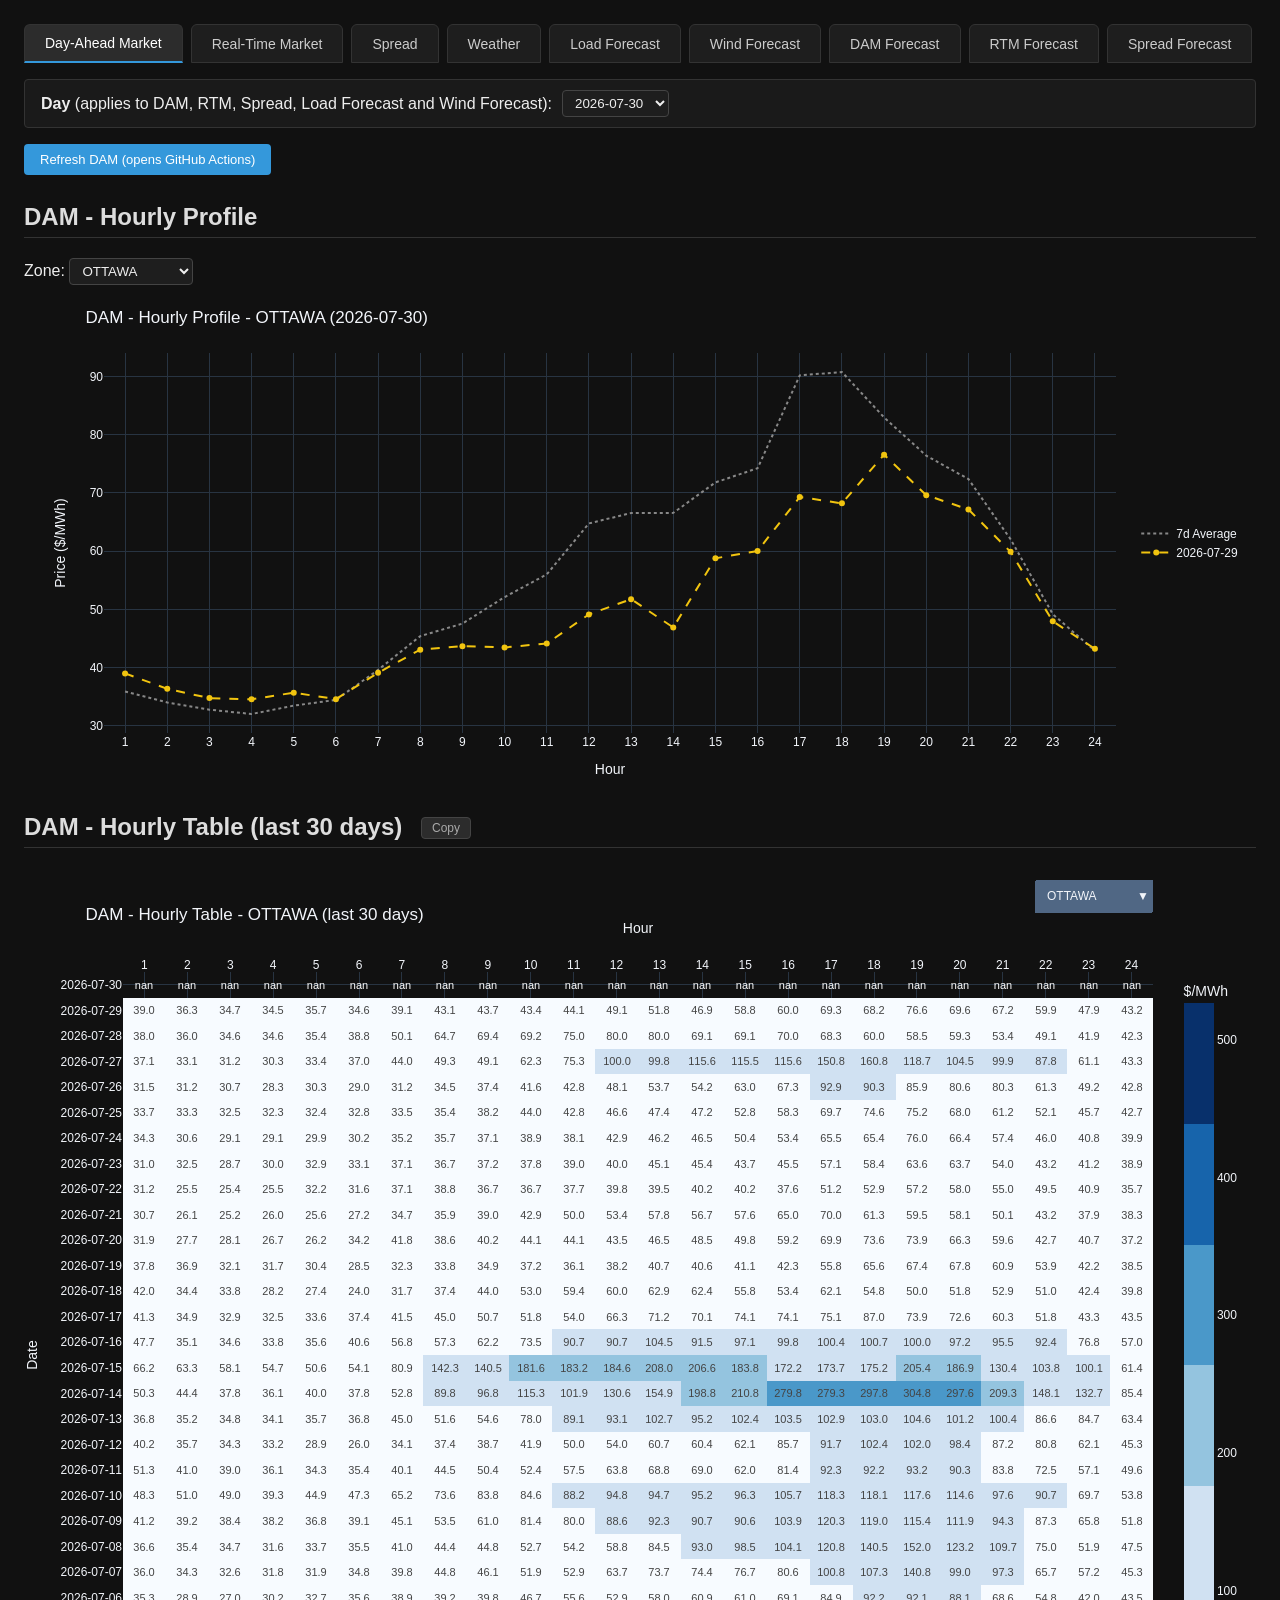
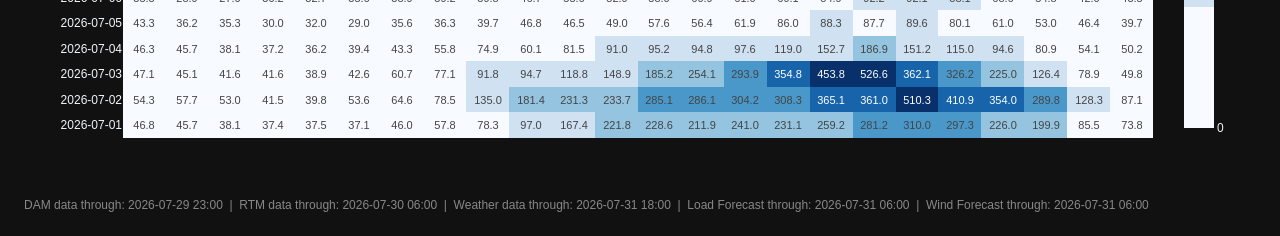
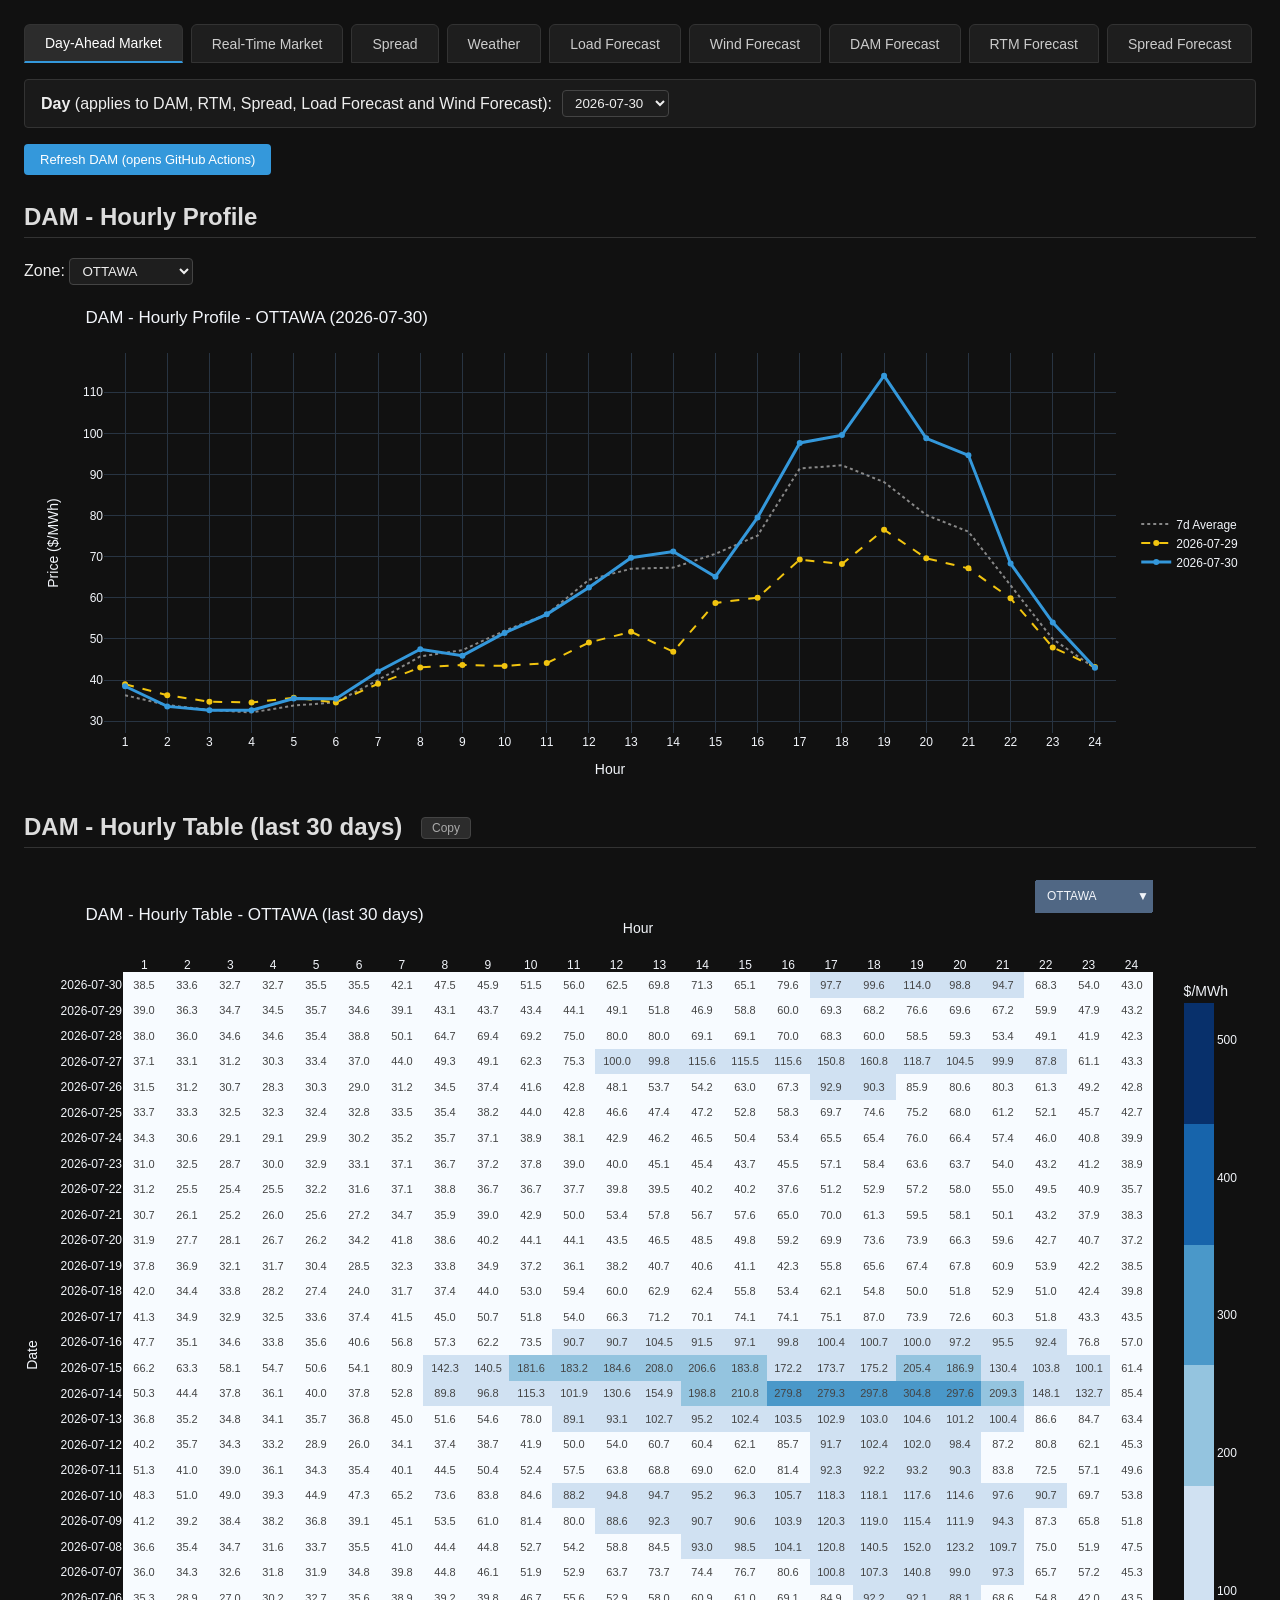
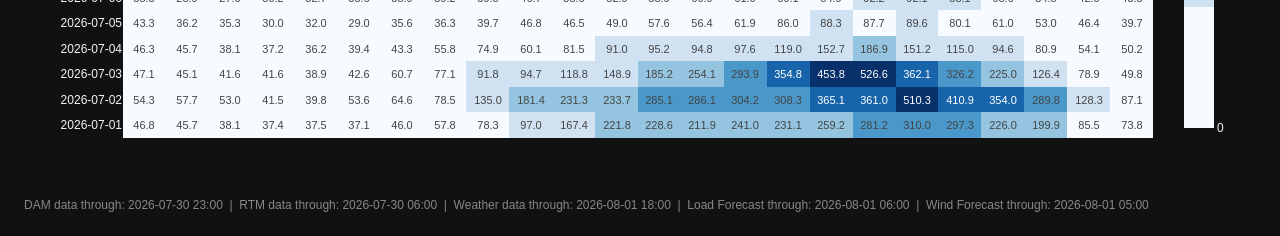
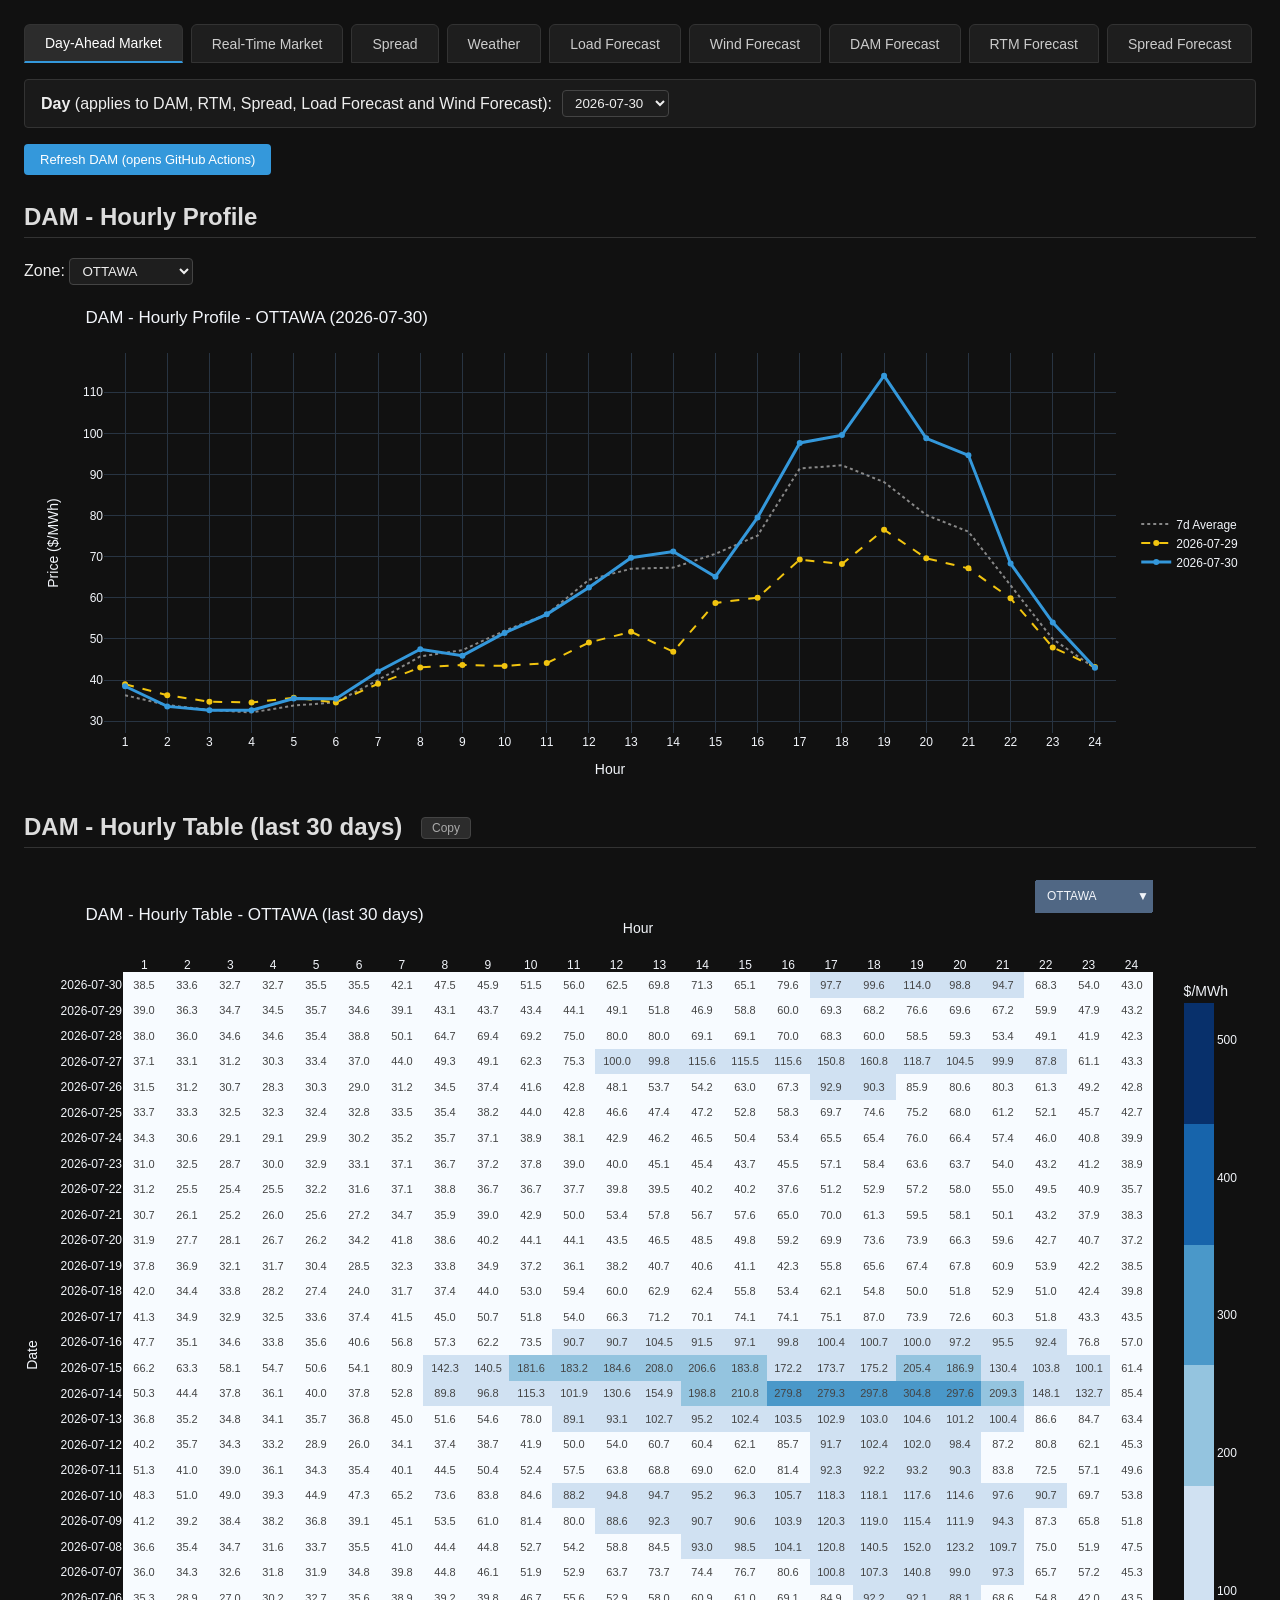
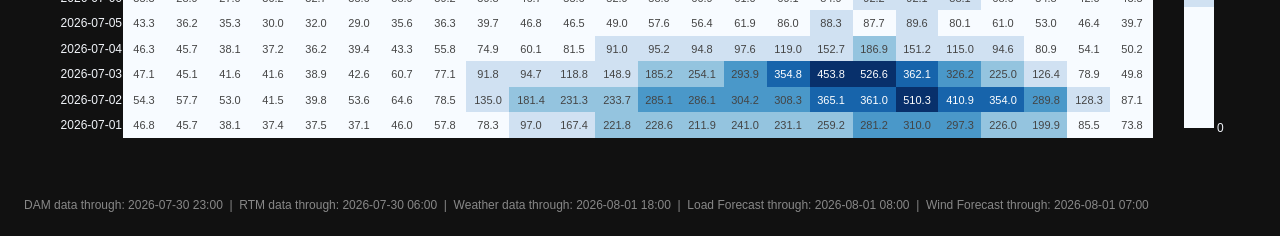
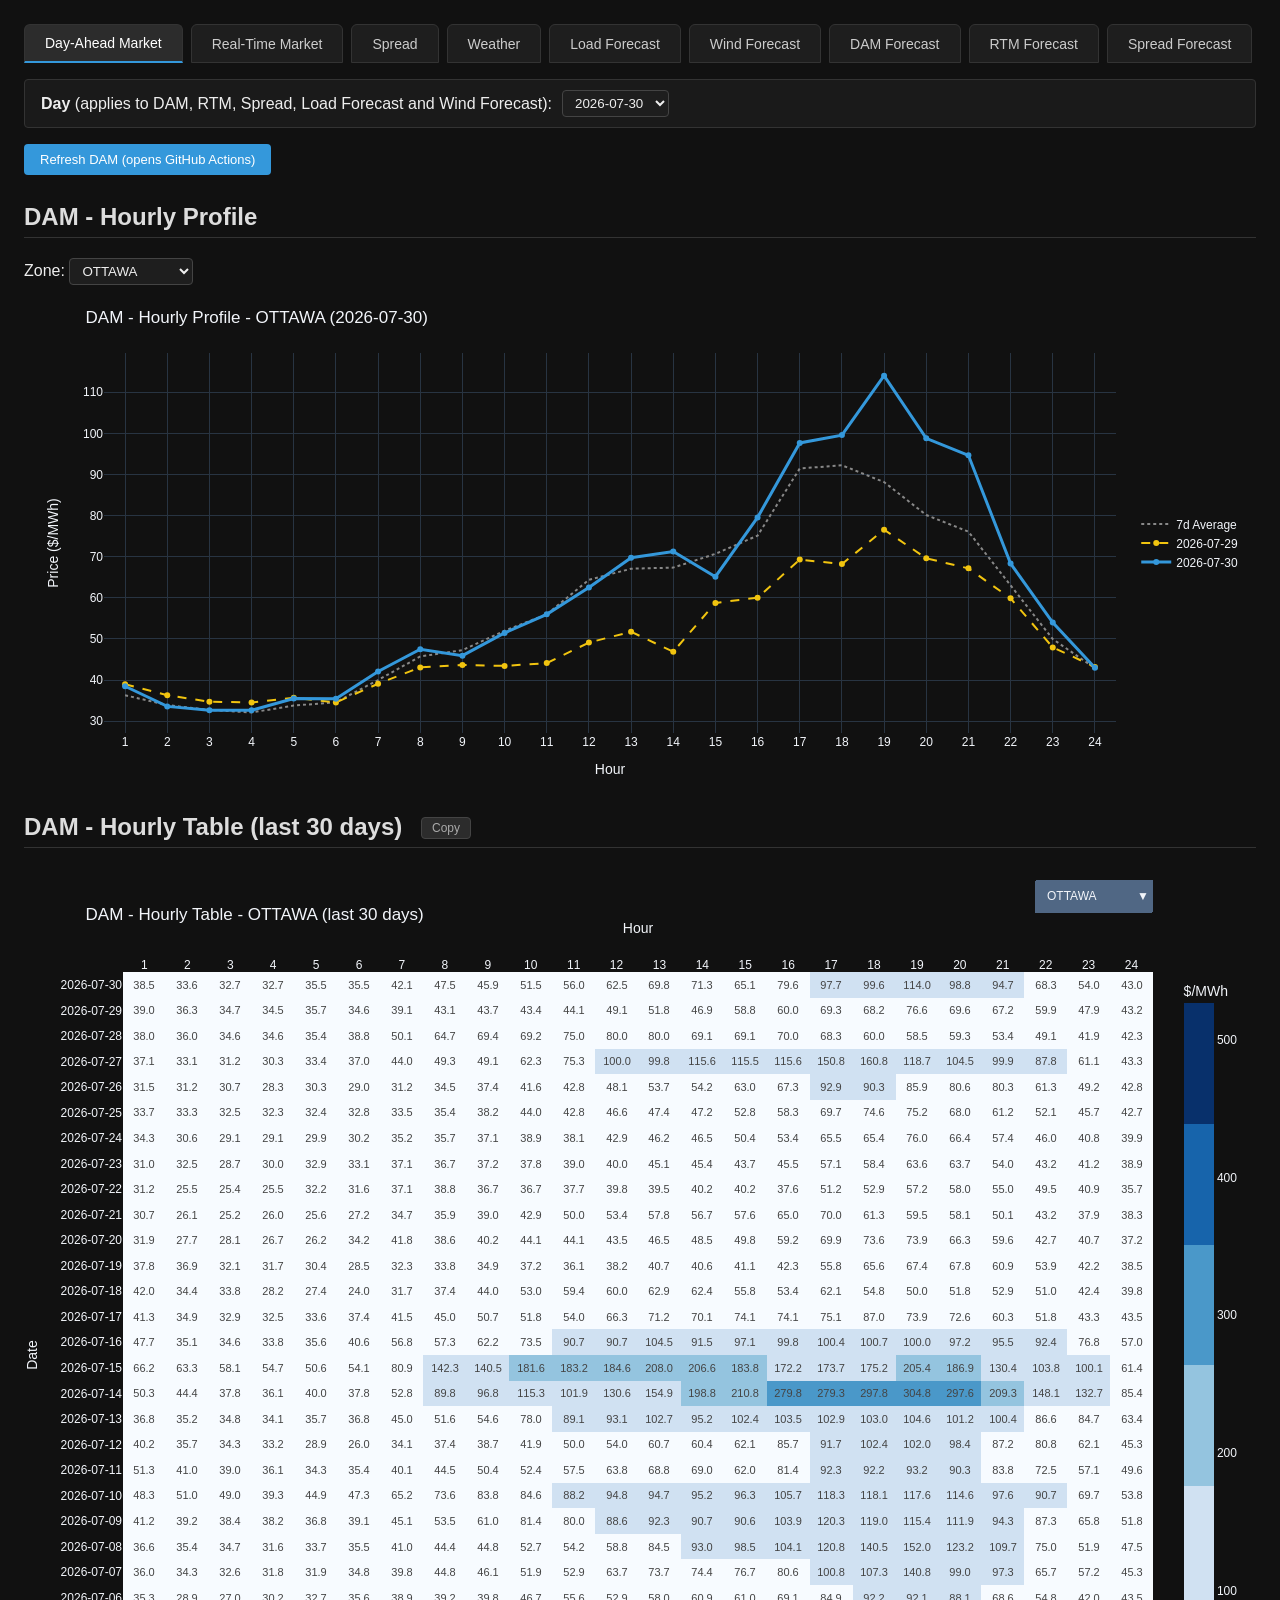
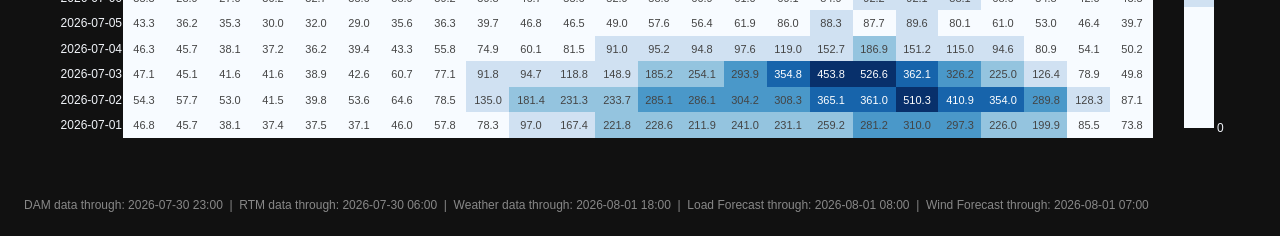
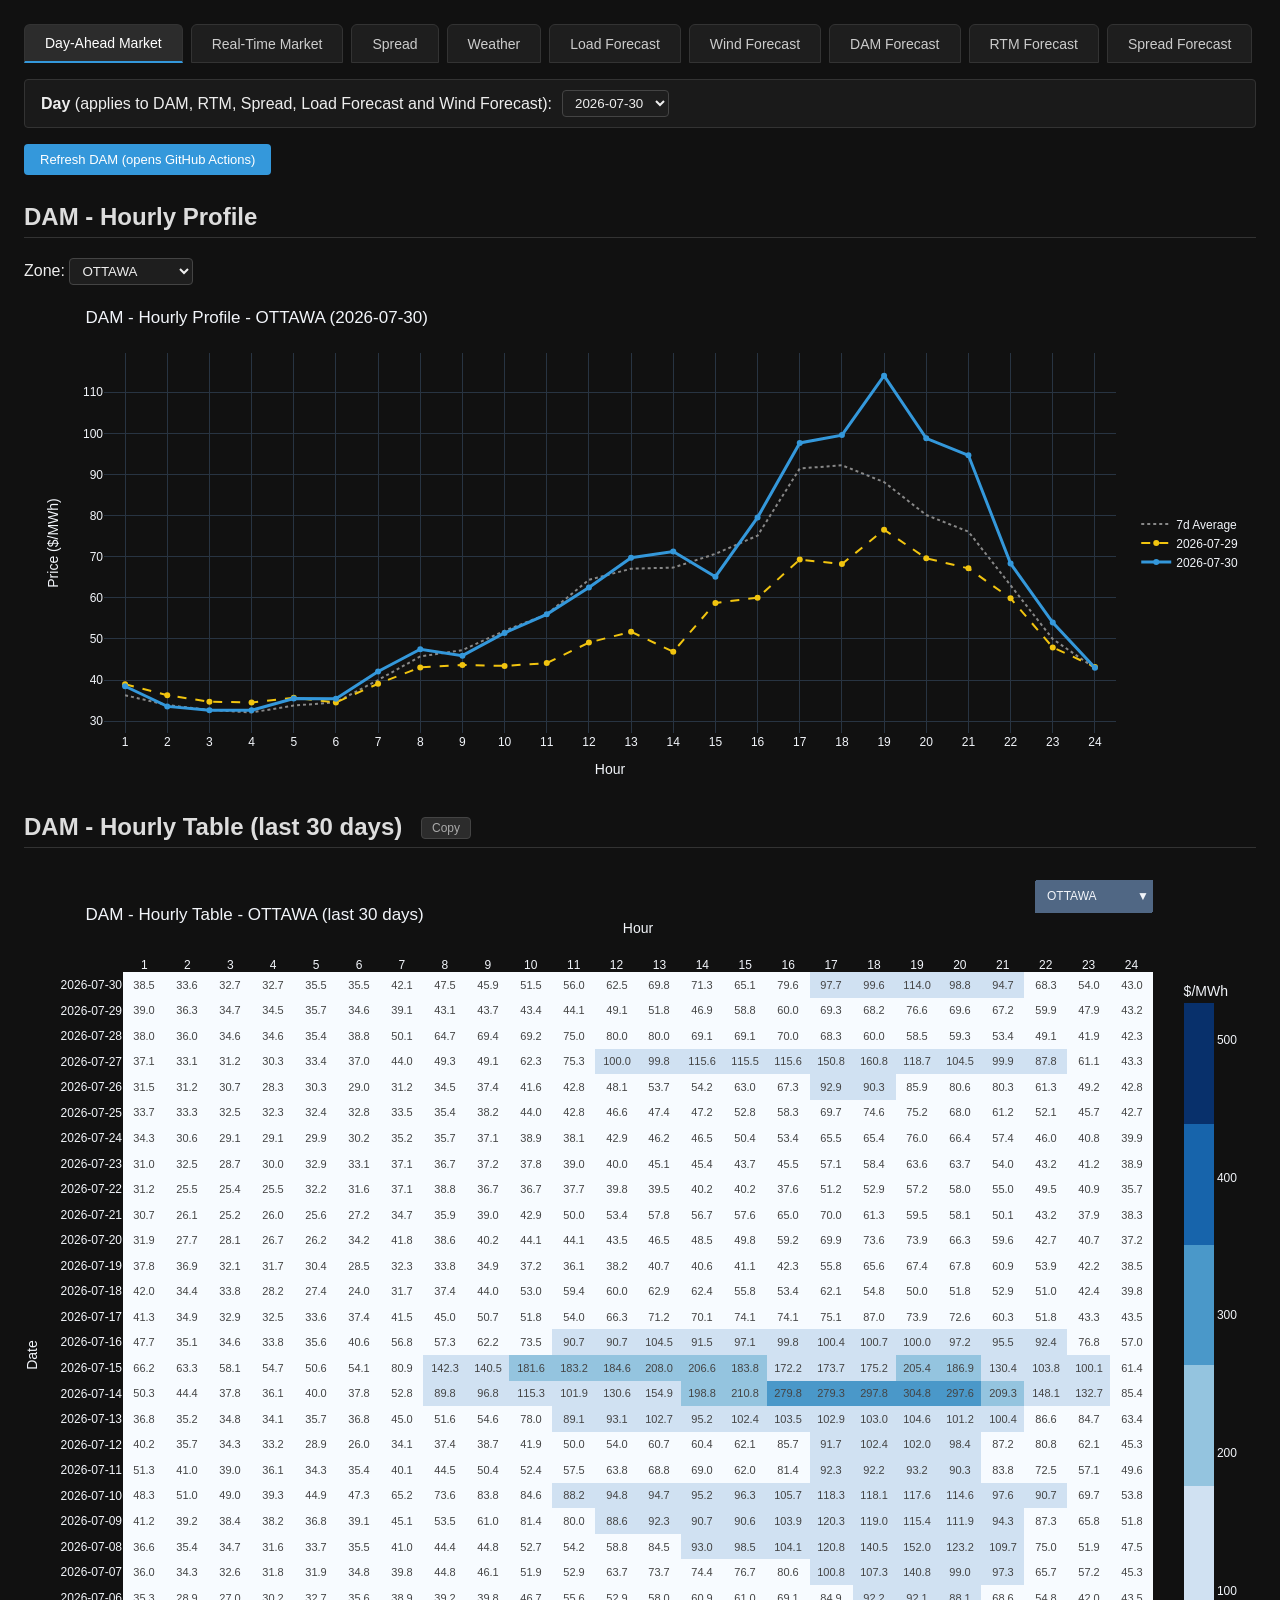
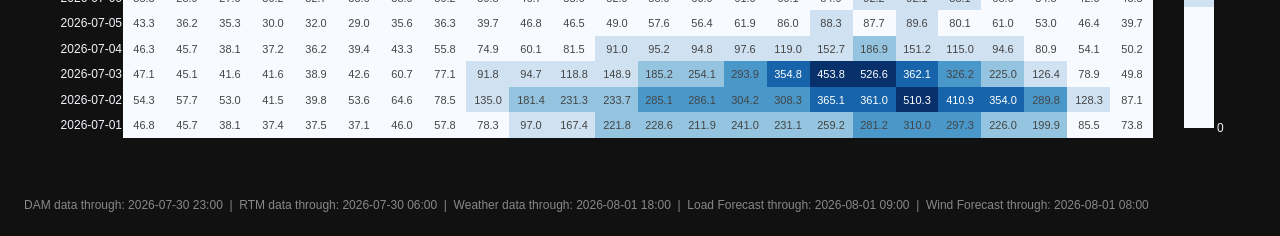
